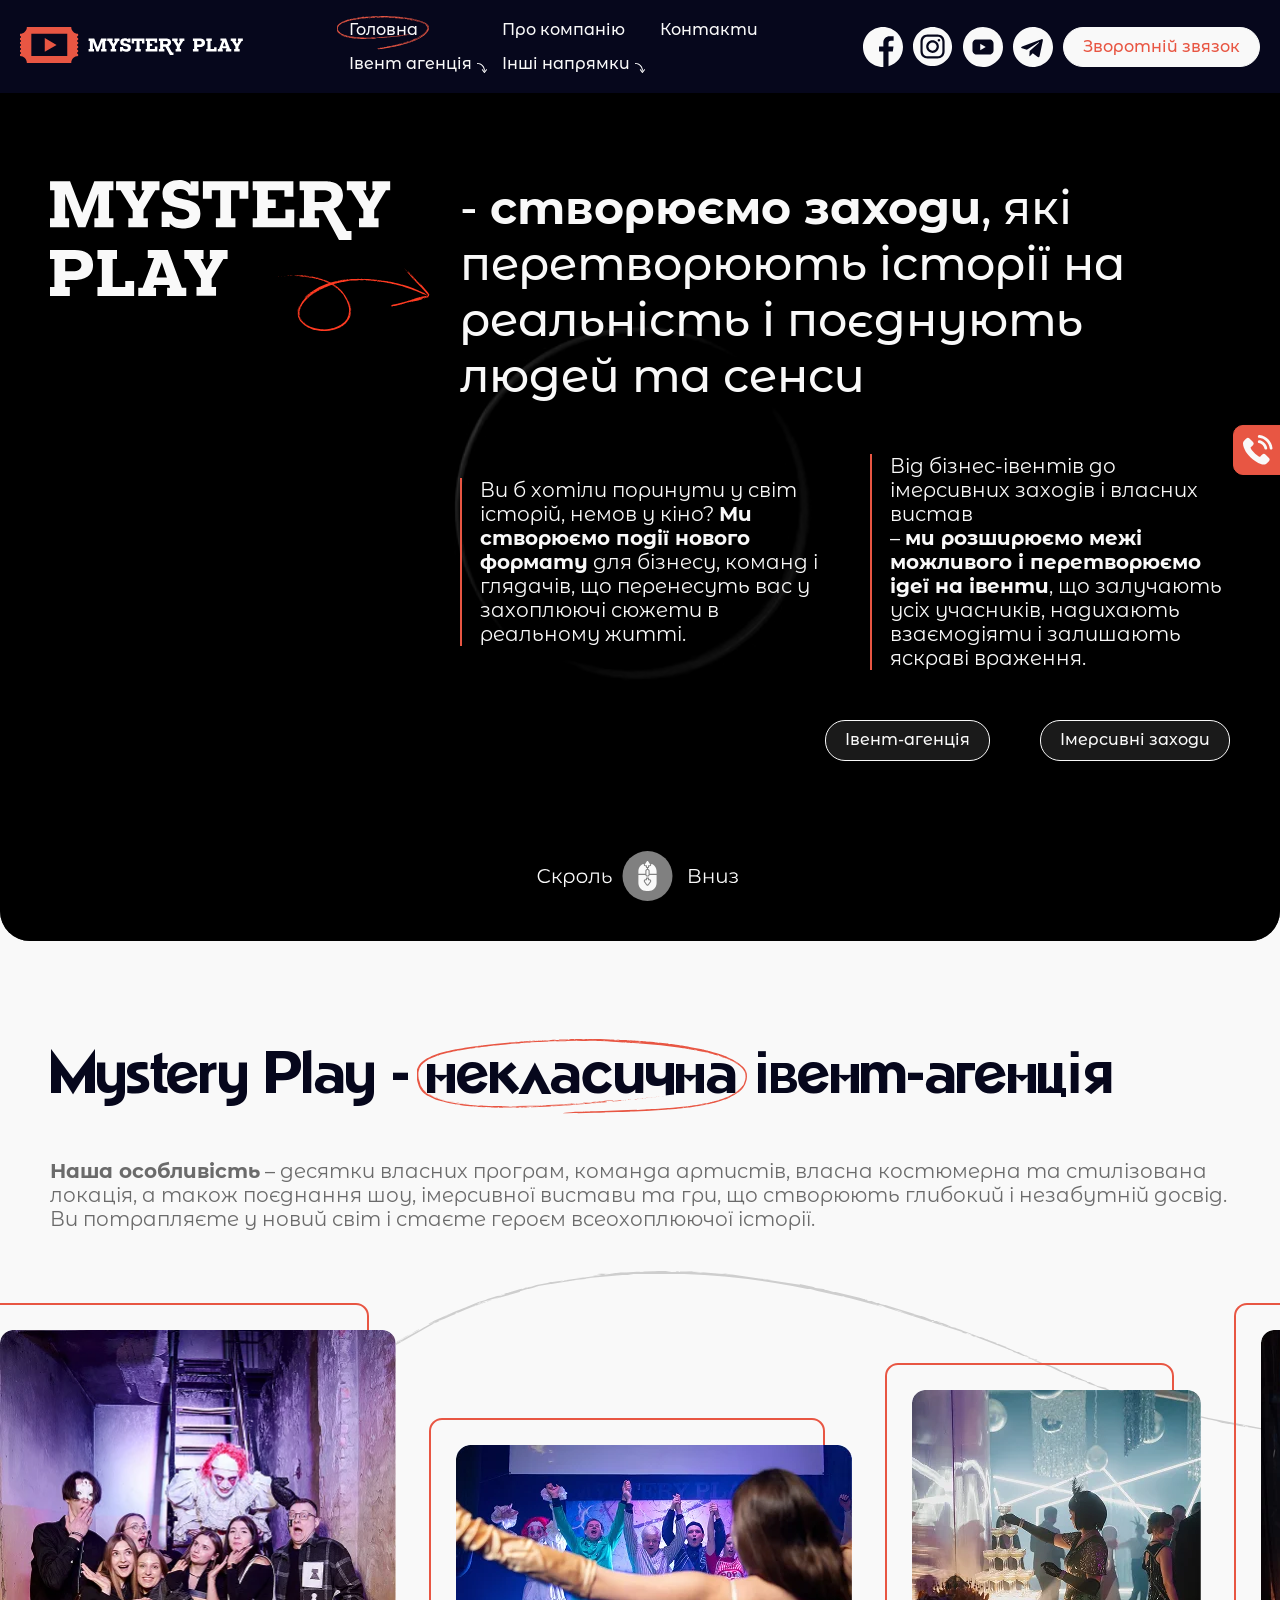
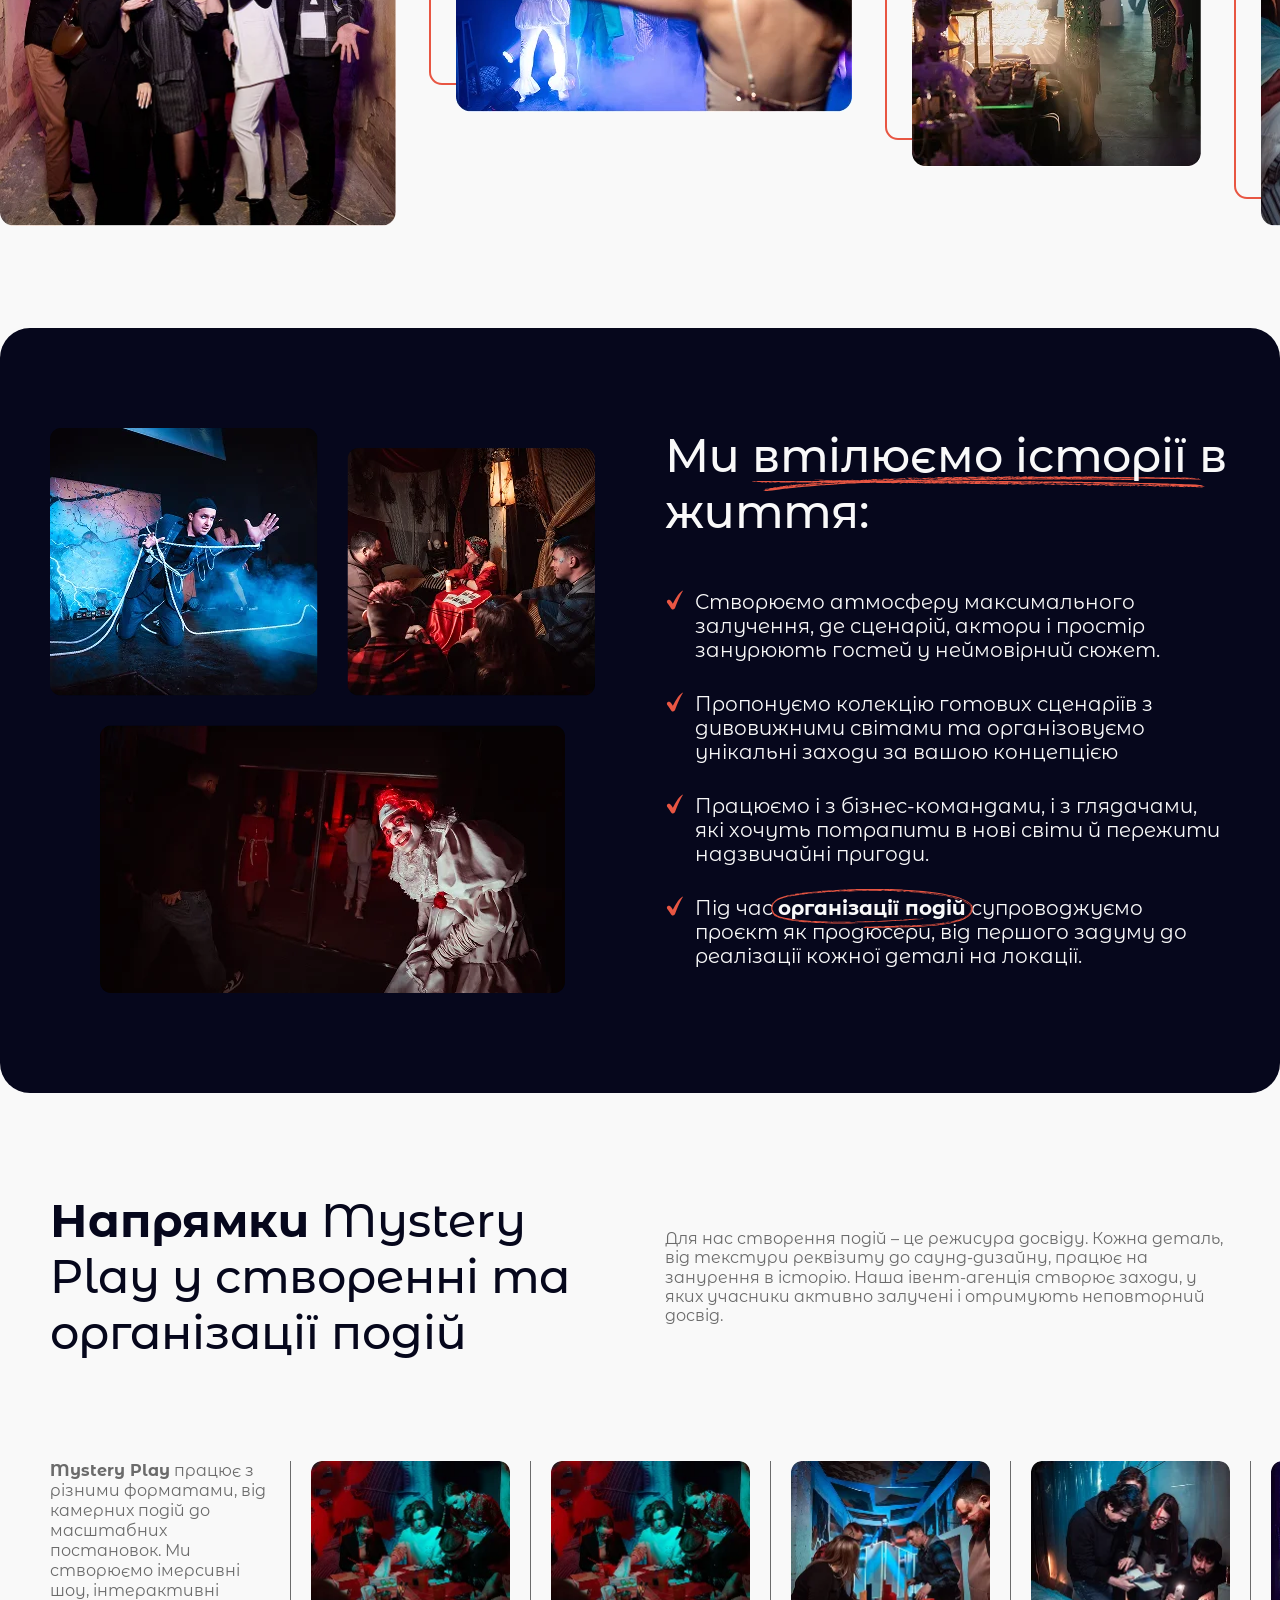
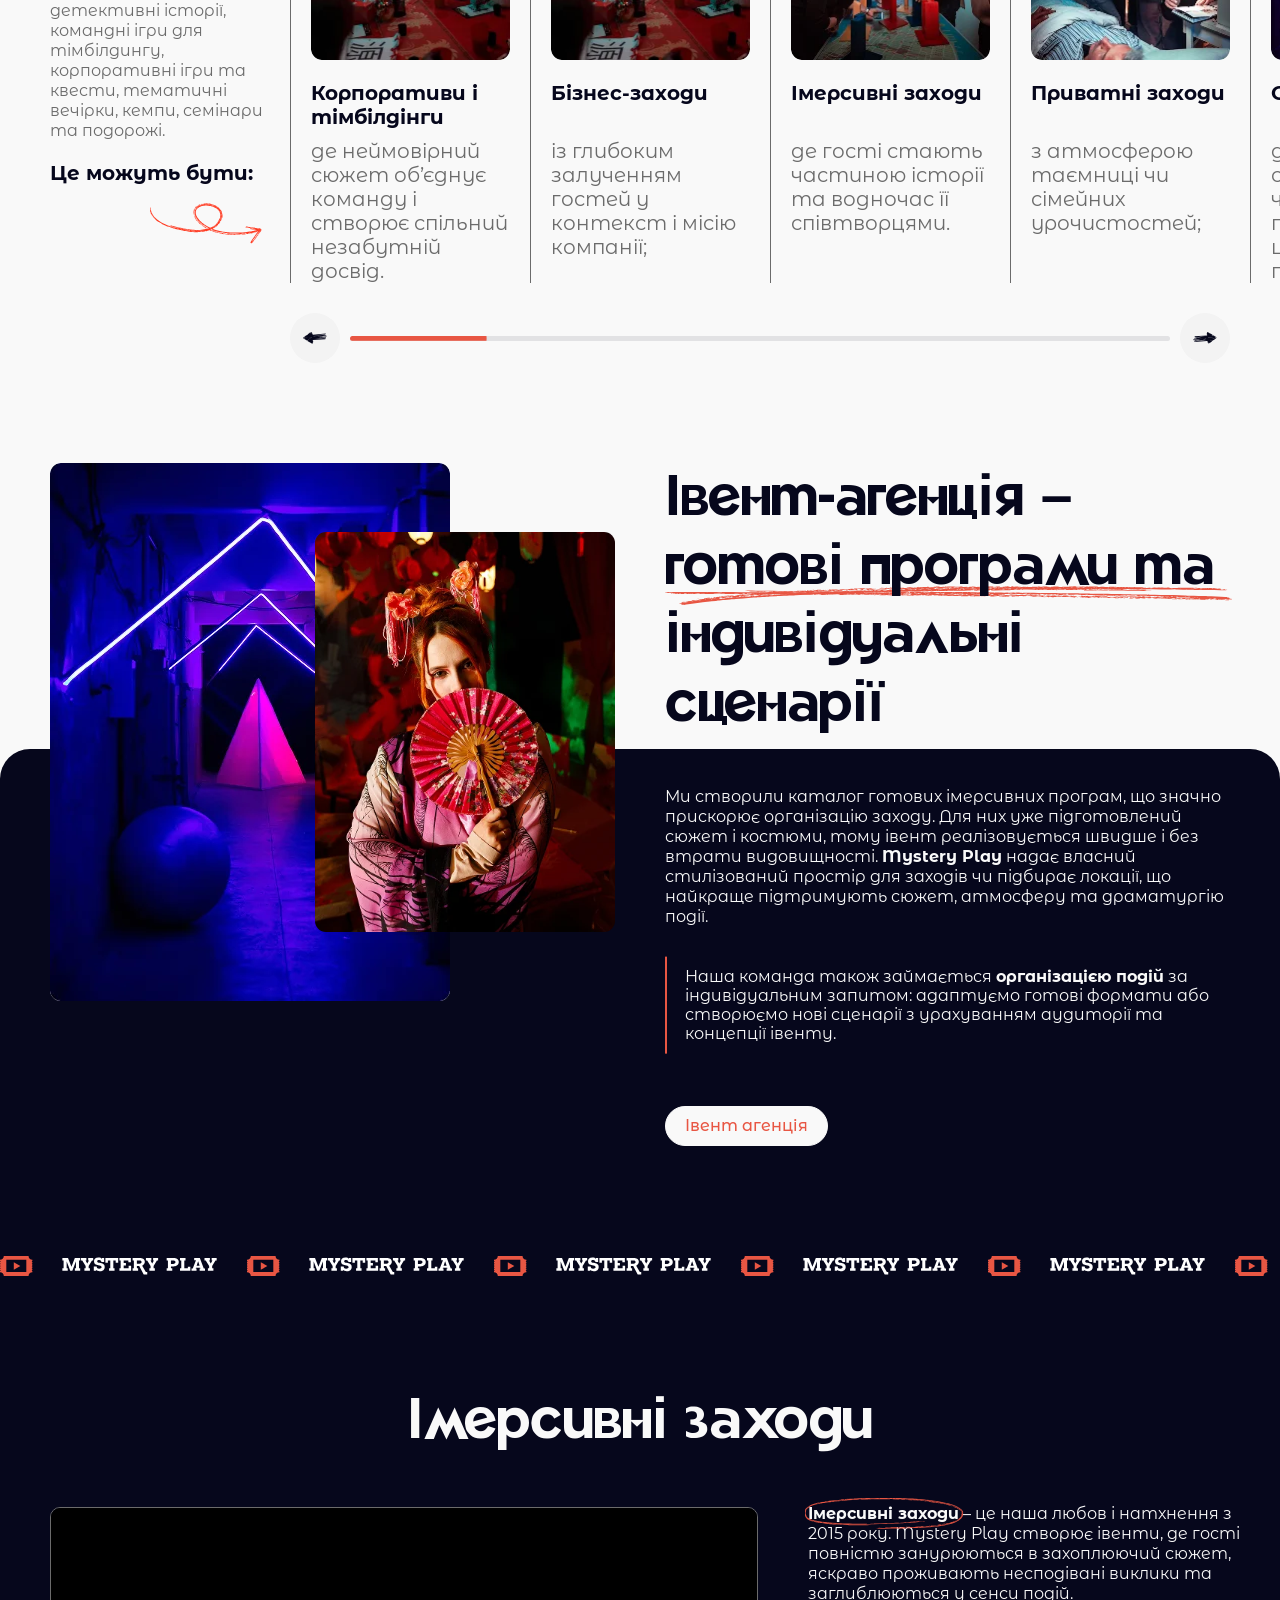
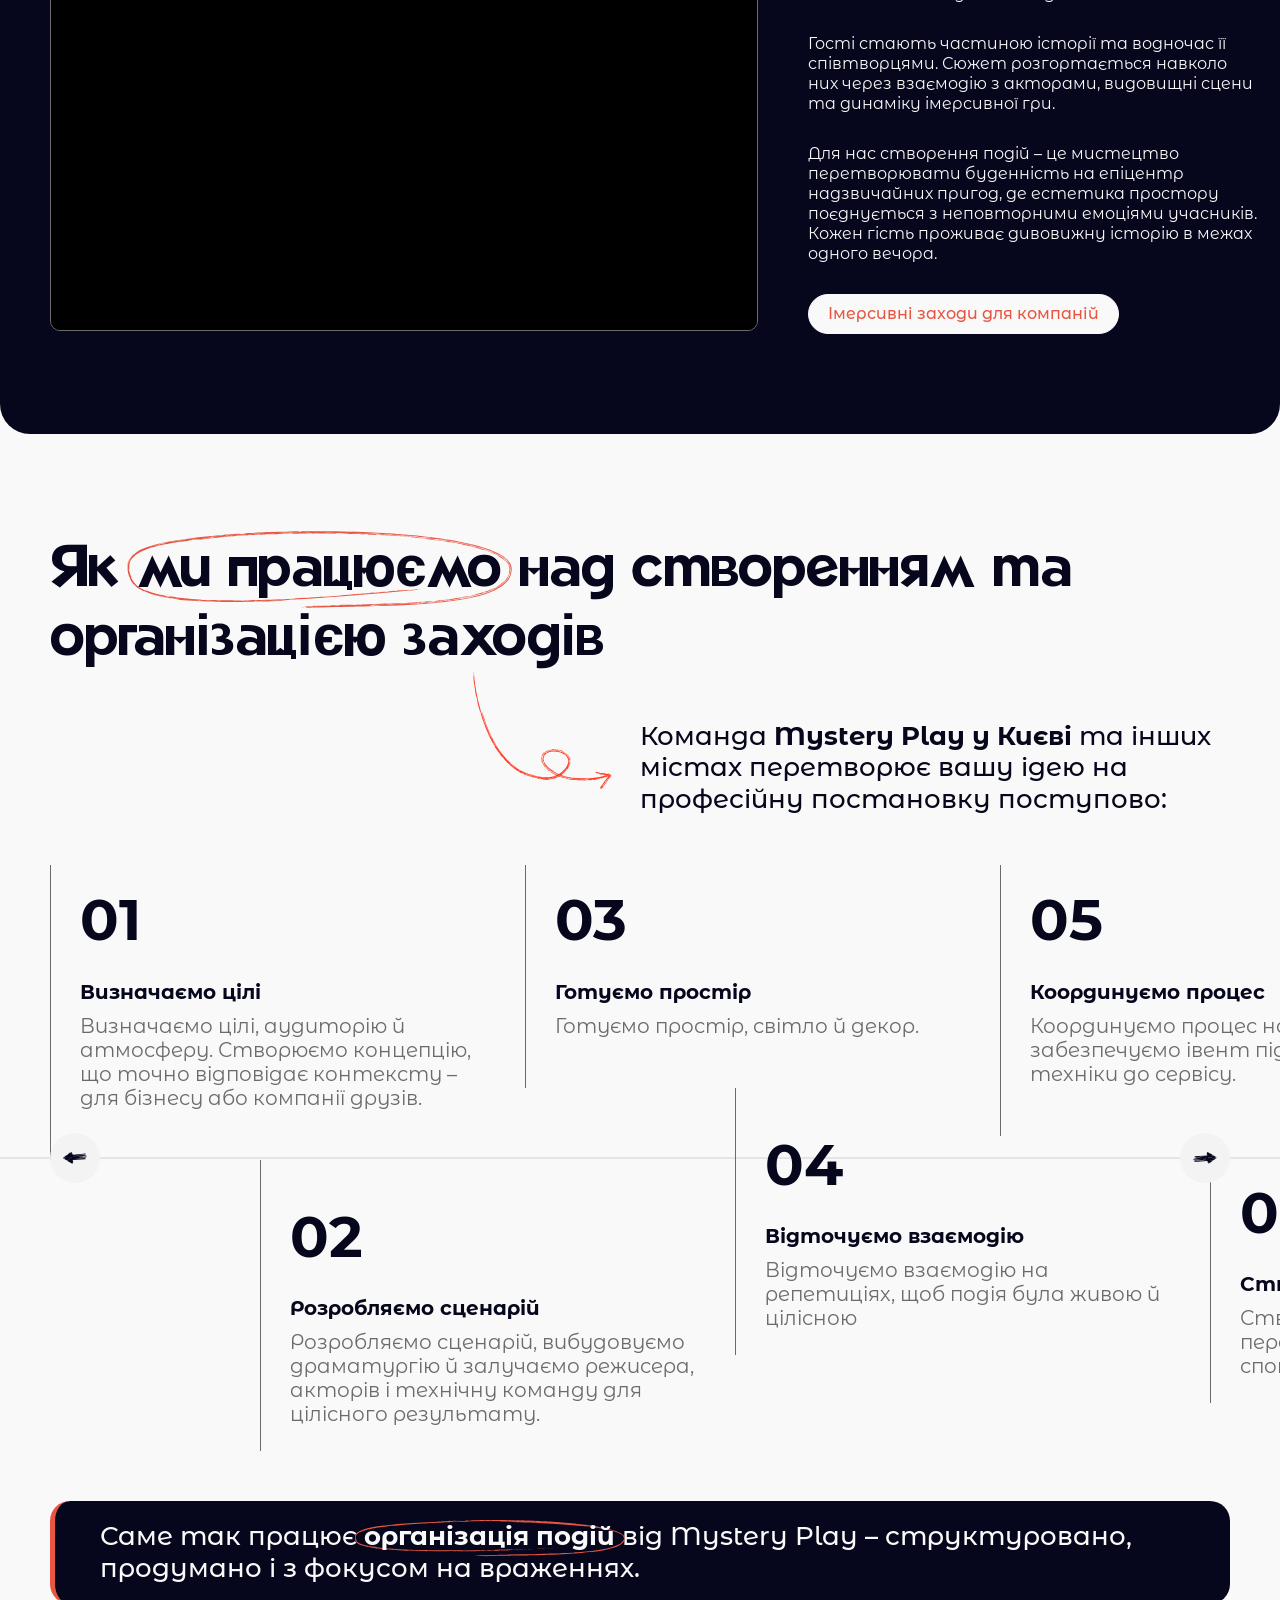
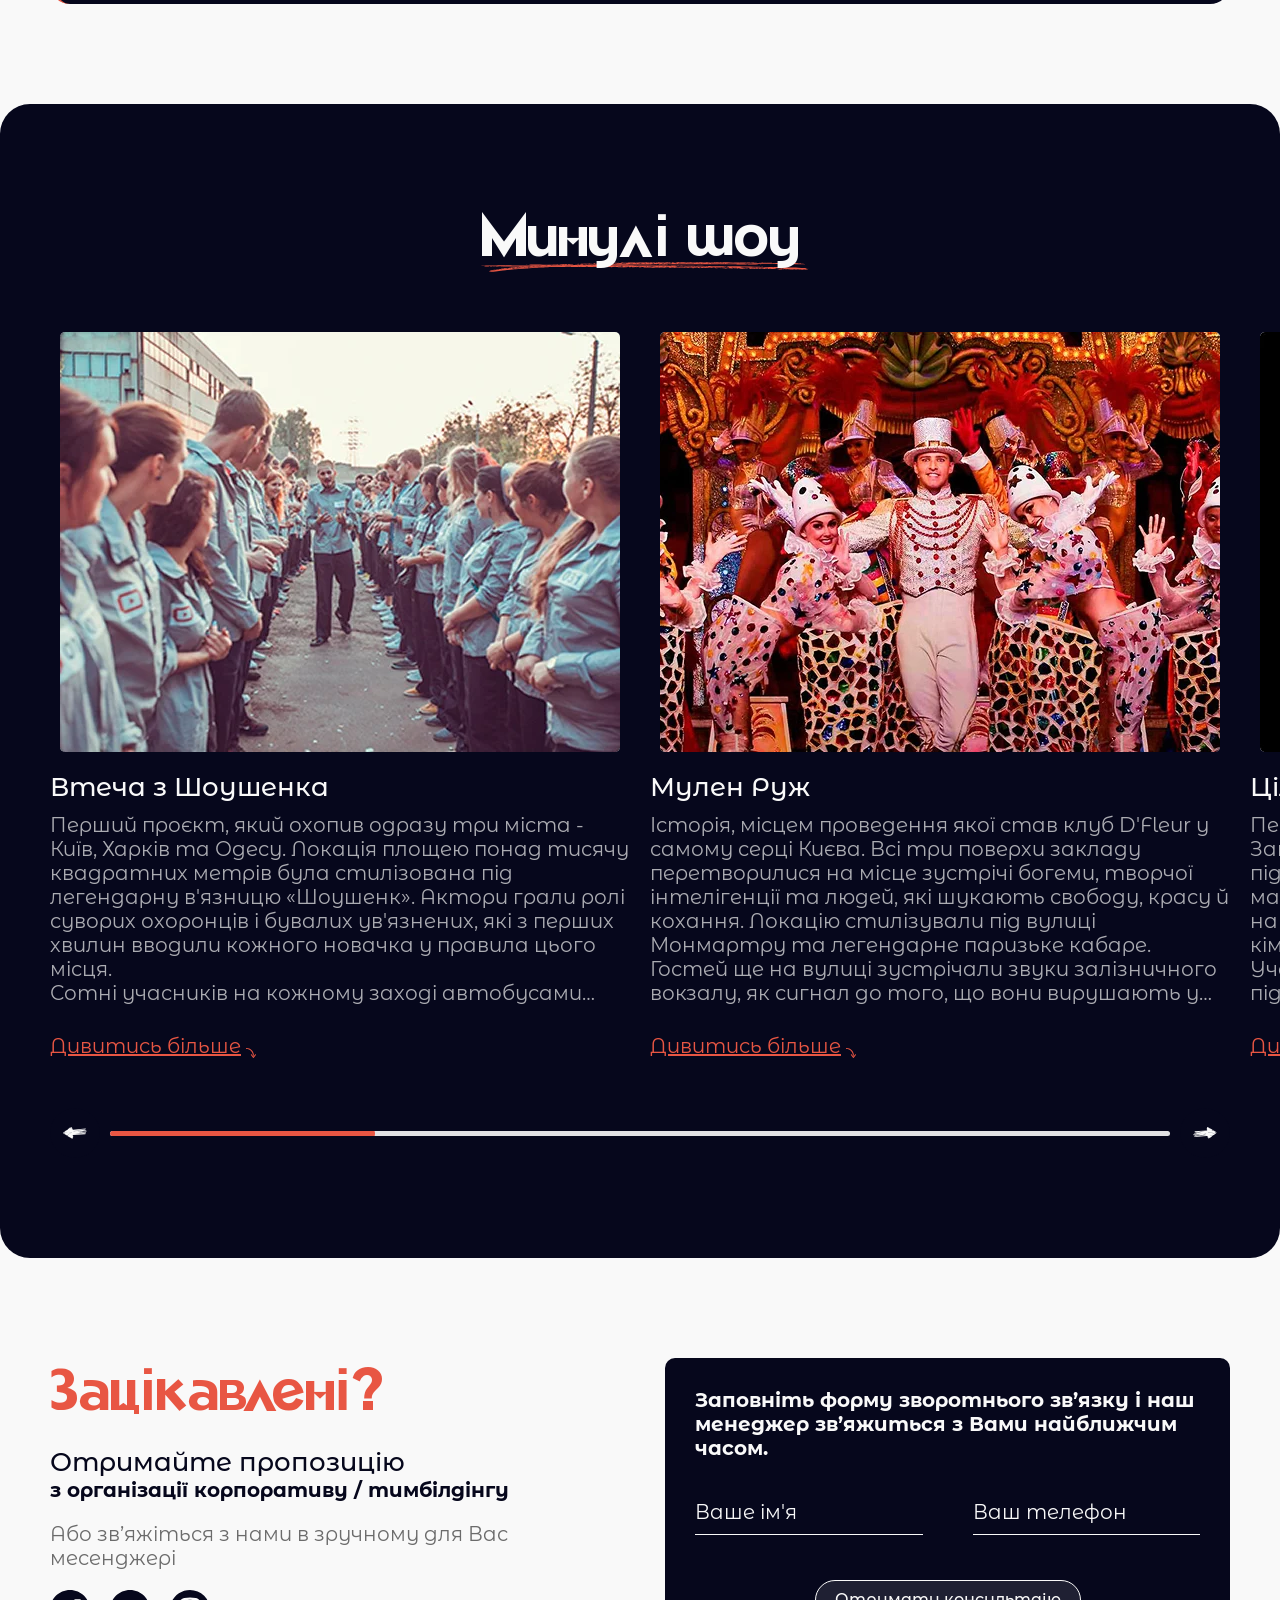
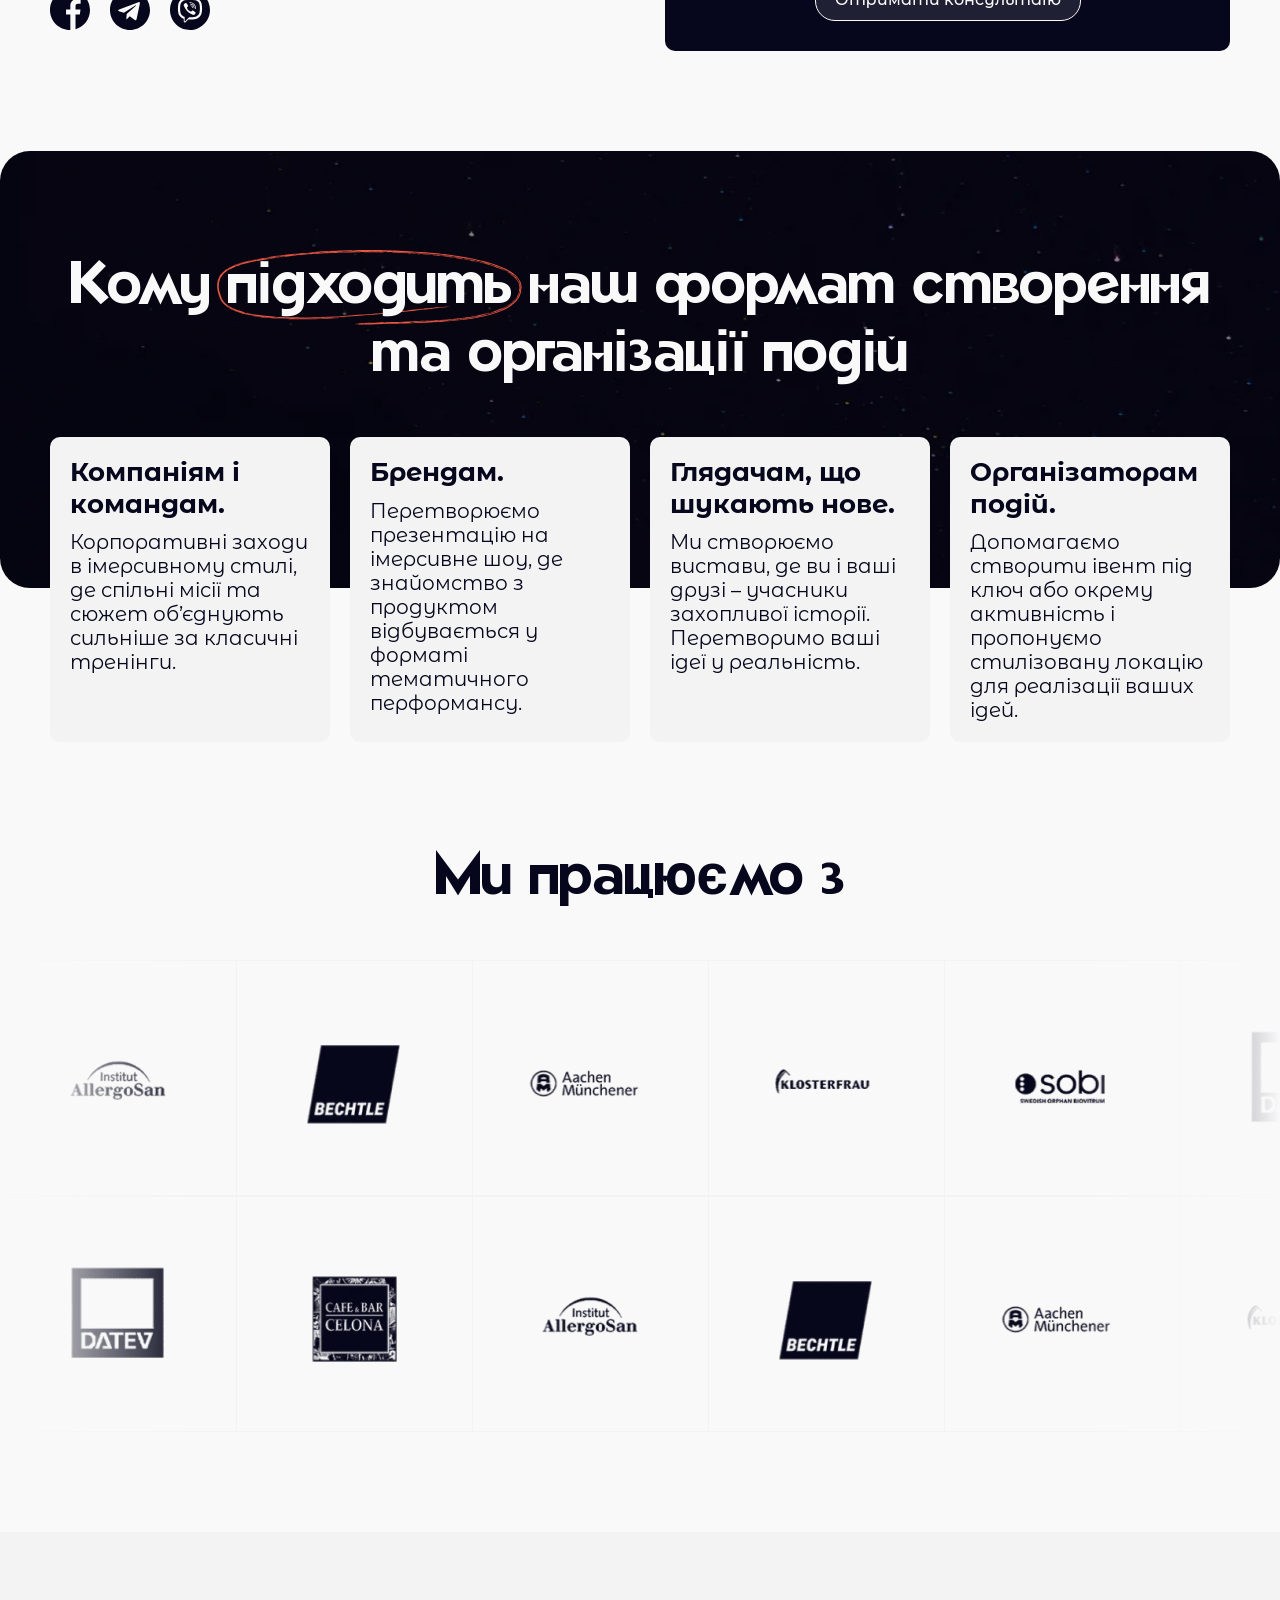
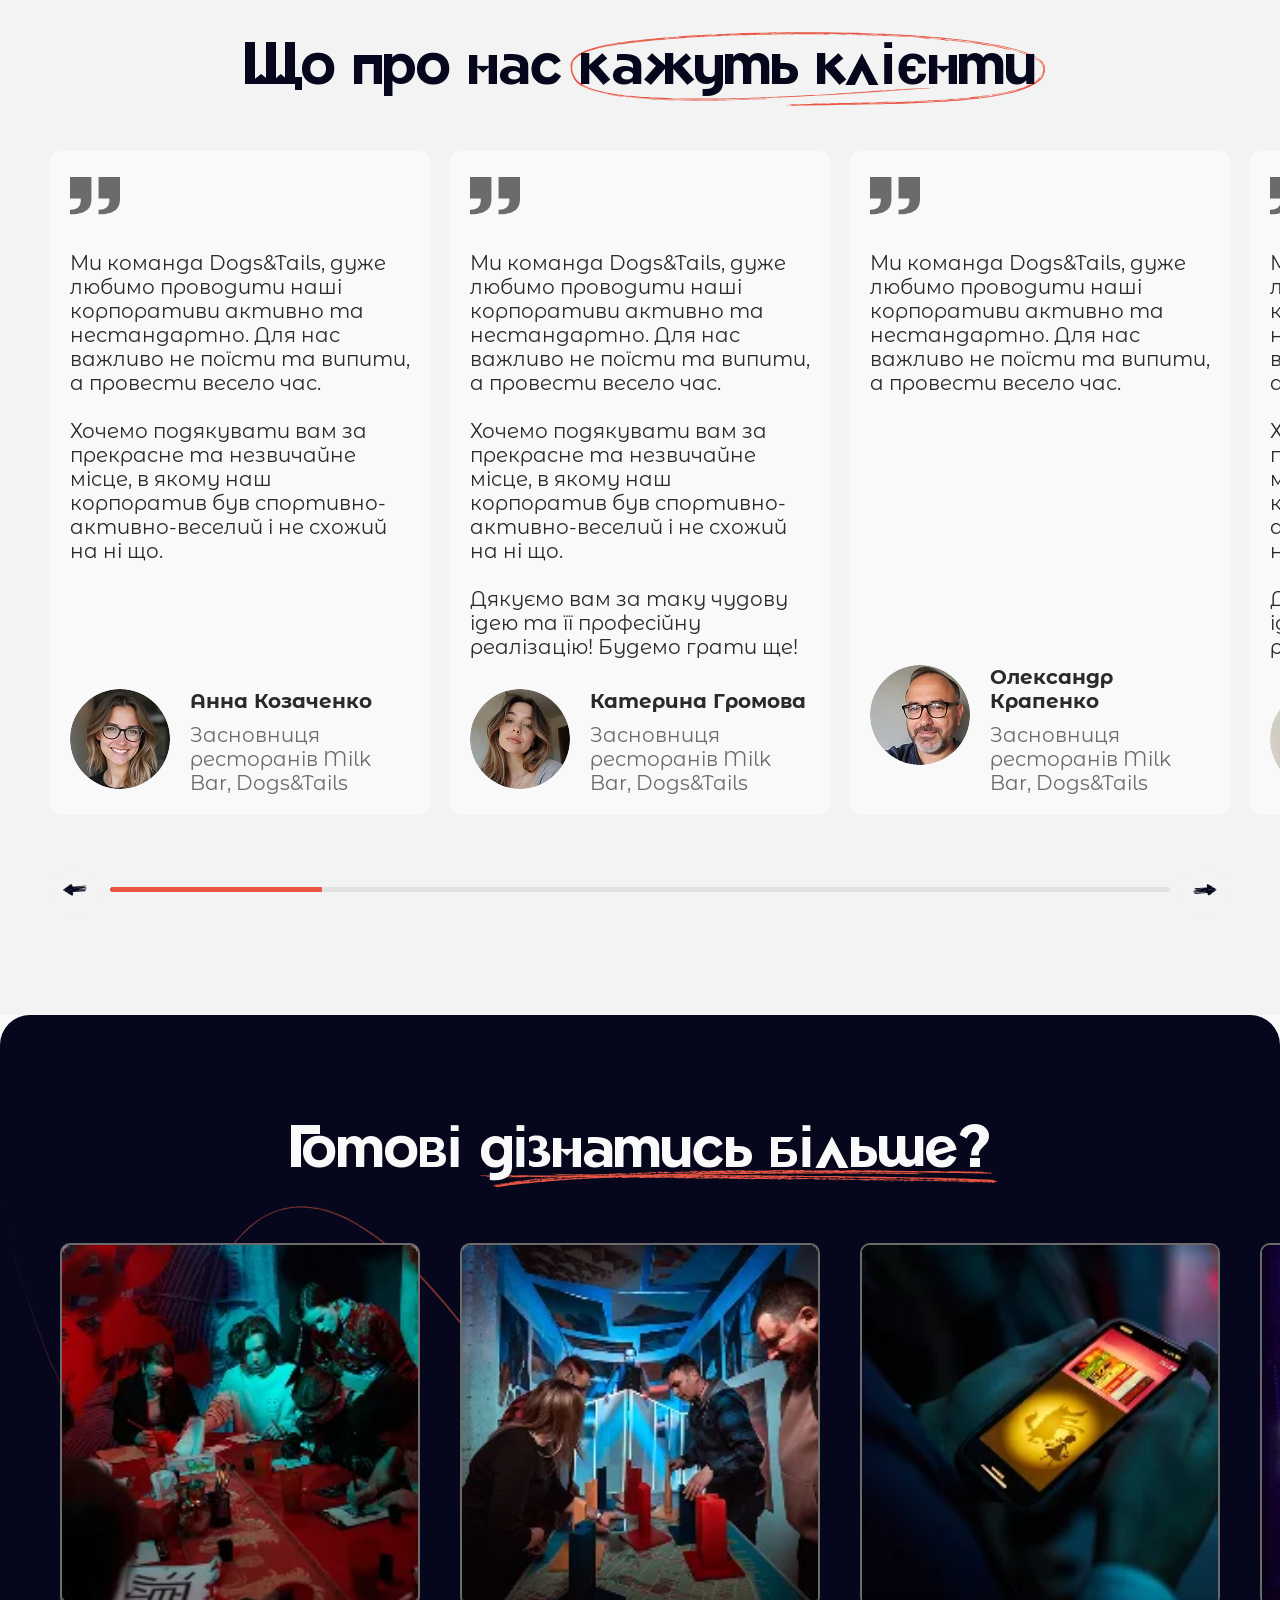
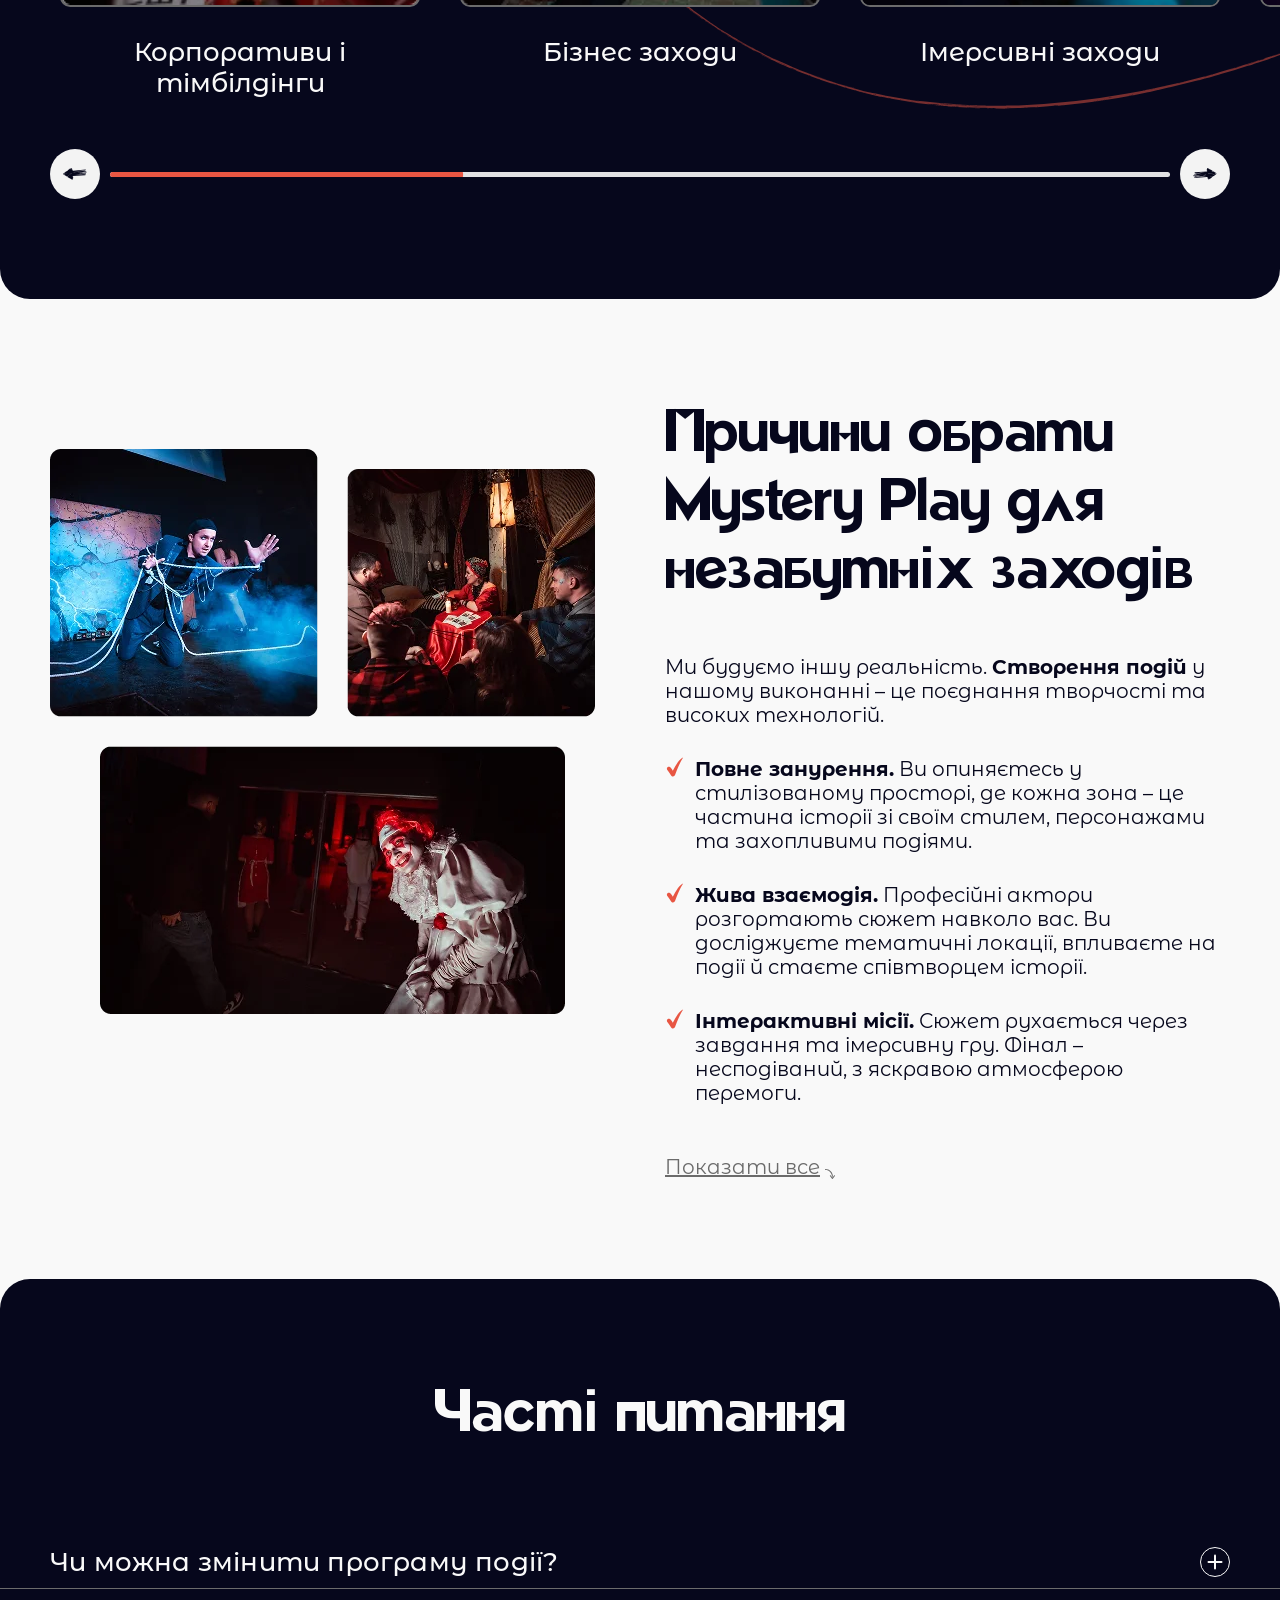
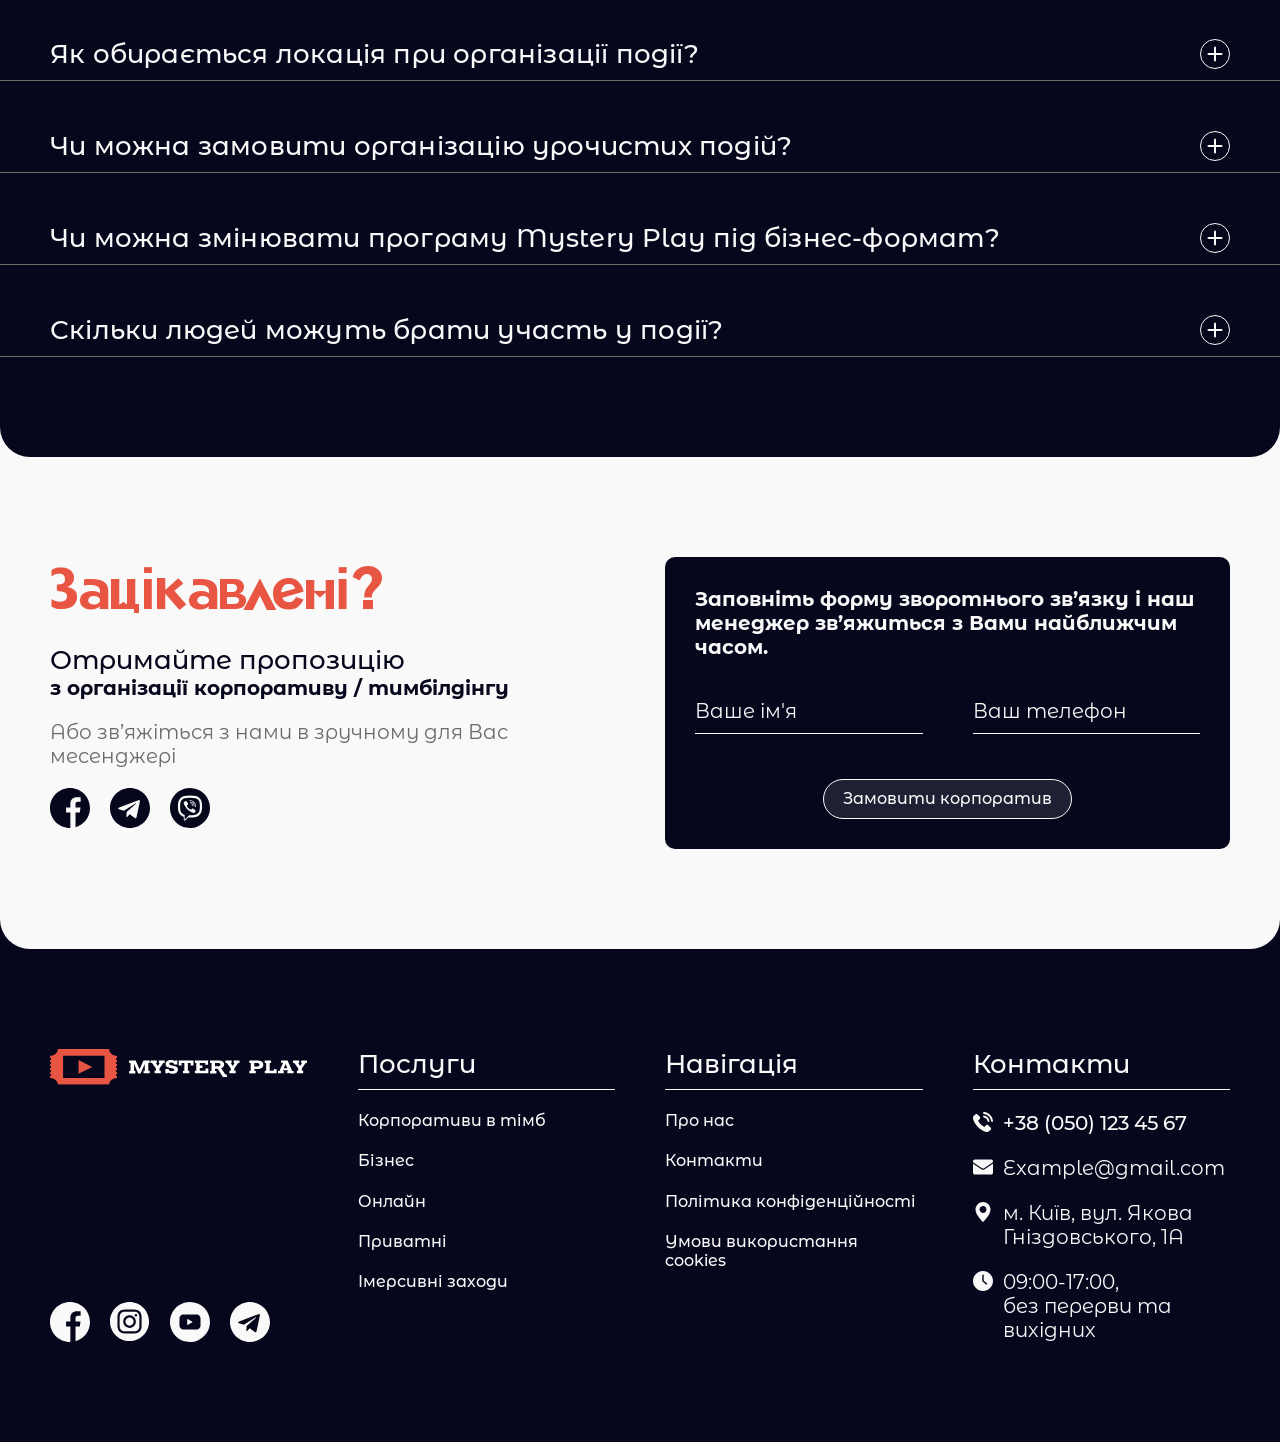
==== index.html @ 871ed299 "Initial commit" ====
<!DOCTYPE html>
<html lang="en">

<head>
   <meta charset="UTF-8">
   <meta name="viewport" content="width=device-width, initial-scale=1.0">
   <title>MysteryPlay</title>

   <link rel="stylesheet" href="./css/style.css">

</head>

<body>
    
   <div class="wrapper">
      <div class="close-bg"></div>
      <div class="modal mobile-menu" id="mobile-menu-modal">
         <button class="mobile-menu-close modal__close-btn" data-close="mobile-menu-modal">
            <svg width="13" height="13" viewBox="0 0 13 13" fill="none" xmlns="http://www.w3.org/2000/svg">
              <path fill-rule="evenodd" clip-rule="evenodd" d="M0.244213 10.7327C0.0878461 10.889 0 11.1011 0 11.3223C0 11.5434 0.0878461 11.7555 0.244213 11.9118C0.400581 12.0682 0.61266 12.156 0.833797 12.156C1.05493 12.156 1.26701 12.0682 1.42338 11.9118L6.07755 7.256L10.7325 11.911C10.8897 12.0628 11.1002 12.1468 11.3187 12.1449C11.5372 12.143 11.7462 12.0554 11.9007 11.9009C12.0552 11.7463 12.1429 11.5373 12.1448 11.3188C12.1467 11.1003 12.0627 10.8898 11.9109 10.7327L7.25588 6.07767L11.9109 1.42267C12.0671 1.2663 12.1549 1.05427 12.1548 0.833207C12.1547 0.612149 12.0668 0.400175 11.9105 0.243919C11.7541 0.0876618 11.5421 -7.80857e-05 11.321 5.21452e-08C11.0999 7.819e-05 10.888 0.0879682 10.7317 0.244335L6.07755 4.89934L1.42255 0.244335C1.26538 0.092537 1.05488 0.00854172 0.836379 0.0104404C0.617882 0.0123391 0.408871 0.0999797 0.254364 0.254486C0.0998576 0.408993 0.012217 0.618004 0.0103184 0.836501C0.00841968 1.055 0.092415 1.2655 0.244213 1.42267L4.89921 6.07767L0.244213 10.7327Z" fill="#F9F9F9" />
            </svg>
         </button>
         <p class="mobile-menu__title">
            Меню:
         </p>
         <ul class="mobile-nav">
            <li class="mobile-nav__item mobile-nav__item--active">
               <a href="" class="mobile-nav__link">Головна</a>
            </li>
            <li class="mobile-nav__item" data-modal="megamenu-events">
               Івент агенція
               <svg width="16" height="16" viewBox="0 0 16 16" fill="none" xmlns="http://www.w3.org/2000/svg">
                 <path d="M10.6667 8C10.6667 8.2 10.6 8.33333 10.4667 8.46667L7.13333 11.8C6.86667 12.0667 6.46667 12.0667 6.2 11.8C5.93333 11.5333 5.93333 11.1333 6.2 10.8667L9.06667 8L6.2 5.13333C5.93333 4.86667 5.93333 4.46667 6.2 4.2C6.46667 3.93333 6.86667 3.93333 7.13333 4.2L10.4667 7.53333C10.6 7.66667 10.6667 7.8 10.6667 8Z" fill="#F9F9F9" />
               </svg>
            </li>
            <li class="mobile-nav__item">
               <a href="" class="mobile-nav__link">Про компанію</a>
            </li>
            <li class="mobile-nav__item">
               Інші напрямки
               <svg width="16" height="16" viewBox="0 0 16 16" fill="none" xmlns="http://www.w3.org/2000/svg">
                 <path d="M10.6667 8C10.6667 8.2 10.6 8.33333 10.4667 8.46667L7.13333 11.8C6.86667 12.0667 6.46667 12.0667 6.2 11.8C5.93333 11.5333 5.93333 11.1333 6.2 10.8667L9.06667 8L6.2 5.13333C5.93333 4.86667 5.93333 4.46667 6.2 4.2C6.46667 3.93333 6.86667 3.93333 7.13333 4.2L10.4667 7.53333C10.6 7.66667 10.6667 7.8 10.6667 8Z" fill="#F9F9F9" />
               </svg>
            </li>
            <li class="mobile-nav__item">
               <a href="" class="mobile-nav__link">Контакти</a>
            </li>
         </ul>
         <div class="mobile-contact">
            <a href="" class="button button--size-type2">Зворотній звязок</a>
            <div class="social">
               <a class="social__item" href="">
                  <svg width="40" height="40" viewBox="0 0 40 40" fill="none" xmlns="http://www.w3.org/2000/svg">
                    <path d="M40 20C40 8.95312 31.0469 0 20 0C8.95312 0 0 8.95312 0 20C0 31.0469 8.95312 40 20 40C20.1172 40 20.2344 40 20.3516 39.9922V24.4297H16.0547V19.4219H20.3516V15.7344C20.3516 11.4609 22.9609 9.13281 26.7734 9.13281C28.6016 9.13281 30.1719 9.26562 30.625 9.32812V13.7969H28C25.9297 13.7969 25.5234 14.7812 25.5234 16.2266V19.4141H30.4844L29.8359 24.4219H25.5234V39.2266C33.8828 36.8281 40 29.1328 40 20Z" fill="#F9F9F9" />
                  </svg>
               </a>
               <a class="social__item" href="">
                  <svg width="40" height="40" viewBox="0 0 40 40" fill="none" xmlns="http://www.w3.org/2000/svg">
                    <path d="M19.5312 23.6328C21.7965 23.6328 23.6328 21.7965 23.6328 19.5312C23.6328 17.266 21.7965 15.4297 19.5312 15.4297C17.266 15.4297 15.4297 17.266 15.4297 19.5312C15.4297 21.7965 17.266 23.6328 19.5312 23.6328Z" fill="#F9F9F9" />
                    <path d="M19.5312 0C8.74445 0 0 8.74445 0 19.5312C0 30.318 8.74445 39.0625 19.5312 39.0625C30.318 39.0625 39.0625 30.318 39.0625 19.5312C39.0625 8.74445 30.318 0 19.5312 0ZM31.5983 24.4953C31.5045 26.3522 30.9827 28.1833 29.6295 29.5221C28.2632 30.8737 26.4234 31.3773 24.5487 31.4701H14.5139C12.6389 31.3773 10.7994 30.874 9.43305 29.5221C8.07977 28.1833 7.55805 26.3522 7.4643 24.4953V14.5672C7.55805 12.7103 8.07984 10.8792 9.43305 9.54031C10.7994 8.18875 12.6391 7.68516 14.5139 7.59242H24.5486C26.4236 7.68516 28.2631 8.18852 29.6295 9.54031C30.9827 10.8792 31.5045 12.7103 31.5982 14.5672L31.5983 24.4953Z" fill="#F9F9F9" />
                    <path d="M24.4218 9.85496C21.9776 9.78793 17.0854 9.78793 14.6412 9.85496C13.3693 9.88988 11.9273 10.2065 11.021 11.1745C10.0793 12.1807 9.72347 13.3963 9.68737 14.7562C9.62394 17.1431 9.68737 24.3071 9.68737 24.3071C9.7287 25.6669 10.0793 26.8827 11.021 27.8889C11.9273 28.8571 13.3693 29.1735 14.6412 29.2084C17.0854 29.2754 21.9776 29.2754 24.4218 29.2084C25.6938 29.1735 27.1357 28.8568 28.042 27.8889C28.9837 26.8827 29.3396 25.6671 29.3757 24.3071V14.7562C29.3396 13.3963 28.9837 12.1807 28.042 11.1745C27.1354 10.2062 25.6935 9.88988 24.4218 9.85496ZM19.5312 25.8891C18.2738 25.8891 17.0447 25.5162 15.9992 24.8177C14.9537 24.1191 14.1389 23.1262 13.6577 21.9646C13.1765 20.8029 13.0506 19.5246 13.2959 18.2914C13.5412 17.0582 14.1467 15.9254 15.0358 15.0363C15.9249 14.1472 17.0577 13.5417 18.2909 13.2964C19.5241 13.0511 20.8024 13.177 21.9641 13.6582C23.1257 14.1394 24.1186 14.9542 24.8172 15.9997C25.5158 17.0452 25.8886 18.2743 25.8886 19.5317C25.8886 21.2178 25.2188 22.8348 24.0266 24.0271C22.8343 25.2193 21.2173 25.8891 19.5312 25.8891ZM25.9157 14.4865C25.6642 14.4865 25.4184 14.4118 25.2093 14.2721C25.0003 14.1323 24.8374 13.9337 24.7412 13.7014C24.645 13.4691 24.6199 13.2134 24.669 12.9668C24.718 12.7202 24.8392 12.4936 25.017 12.3159C25.1948 12.1381 25.4214 12.017 25.668 11.968C25.9147 11.9189 26.1703 11.9441 26.4026 12.0404C26.6349 12.1366 26.8335 12.2996 26.9732 12.5087C27.1129 12.7178 27.1875 12.9636 27.1875 13.215C27.1875 13.382 27.1546 13.5474 27.0906 13.7017C27.0267 13.856 26.933 13.9962 26.8149 14.1142C26.6968 14.2323 26.5566 14.3259 26.4023 14.3898C26.248 14.4537 26.0827 14.4866 25.9157 14.4865Z" fill="#F9F9F9" />
                  </svg>
               </a>
               <a class="social__item" href="">
                  <svg width="40" height="40" viewBox="0 0 40 40" fill="none" xmlns="http://www.w3.org/2000/svg">
                    <path d="M17.2266 23.2261L22.7739 20.0076L17.2266 16.7734V23.2261Z" fill="#F9F9F9" />
                    <path d="M20 0C16.0444 0 12.1776 1.17298 8.8886 3.37061C5.59962 5.56824 3.03617 8.69181 1.52242 12.3463C0.00866564 16.0009 -0.387401 20.0222 0.384303 23.9018C1.15601 27.7814 3.06082 31.3451 5.85787 34.1421C8.65492 36.9392 12.2186 38.844 16.0982 39.6157C19.9778 40.3874 23.9992 39.9913 27.6537 38.4776C31.3082 36.9638 34.4318 34.4004 36.6294 31.1114C38.827 27.8224 40 23.9556 40 20C40 14.6957 37.8929 9.60859 34.1421 5.85786C30.3914 2.10714 25.3043 0 20 0ZM30.5263 23.5395C30.5267 24.0626 30.4239 24.5806 30.224 25.064C30.0241 25.5473 29.7308 25.9866 29.3611 26.3566C28.9913 26.7266 28.5523 27.0201 28.069 27.2204C27.5858 27.4206 27.0678 27.5237 26.5447 27.5237H13.4553C12.9322 27.5237 12.4142 27.4206 11.931 27.2204C11.4477 27.0201 11.0087 26.7266 10.6389 26.3566C10.2692 25.9866 9.97596 25.5473 9.77602 25.064C9.57608 24.5806 9.47335 24.0626 9.47369 23.5395V16.4605C9.47335 15.9374 9.57608 15.4194 9.77602 14.936C9.97596 14.4527 10.2692 14.0134 10.6389 13.6434C11.0087 13.2734 11.4477 12.9799 11.931 12.7796C12.4142 12.5794 12.9322 12.4763 13.4553 12.4763H26.5447C27.0678 12.4763 27.5858 12.5794 28.069 12.7796C28.5523 12.9799 28.9913 13.2734 29.3611 13.6434C29.7308 14.0134 30.0241 14.4527 30.224 14.936C30.4239 15.4194 30.5267 15.9374 30.5263 16.4605V23.5395Z" fill="#F9F9F9" />
                  </svg>
               </a>
               <a class="social__item" href="">
                  <svg width="40" height="40" viewBox="0 0 40 40" fill="none" xmlns="http://www.w3.org/2000/svg">
                    <path d="M20 40C31.0483 40 40 31.0483 40 20C40 8.95167 31.0483 0 20 0C8.95167 0 0 8.95167 0 20C0 31.0483 8.95167 40 20 40ZM9.15167 19.5667L28.435 12.1317C29.33 11.8083 30.1117 12.35 29.8217 13.7033L29.8233 13.7017L26.54 29.17C26.2967 30.2667 25.645 30.5333 24.7333 30.0167L19.7333 26.3317L17.3217 28.655C17.055 28.9217 16.83 29.1467 16.3133 29.1467L16.6683 24.0583L25.935 15.6867C26.3383 15.3317 25.845 15.1317 25.3133 15.485L13.8617 22.695L8.925 21.155C7.85333 20.815 7.83 20.0833 9.15167 19.5667Z" fill="#F9F9F9" />
                  </svg>
               </a>
            </div>
            <ul class="mobile-contact-list">
               <li class="mobile-contact-list__item">
                  <svg width="19" height="19" viewBox="0 0 19 19" fill="none" xmlns="http://www.w3.org/2000/svg">
                    <path d="M0.521444 8.03162C0.186444 7.12501 -0.0499555 6.19901 0.0090445 5.21361C0.0484445 4.60281 0.285044 4.09061 0.738244 3.65701C1.21104 3.20381 1.68404 2.71101 2.15704 2.25801C2.76784 1.64721 3.55604 1.64721 4.16704 2.25801L5.30984 3.40081C5.68424 3.77521 6.05844 4.13001 6.41324 4.50441C7.06344 5.15461 7.06344 5.92301 6.41324 6.57341C5.96004 7.04621 5.48724 7.49941 5.01424 7.95281C4.89604 8.07081 4.87624 8.16941 4.93544 8.32701C5.25064 9.07581 5.68424 9.72621 6.19644 10.3568C7.20144 11.5982 8.36404 12.7016 9.72364 13.5688C10.0192 13.746 10.3344 13.8838 10.6496 14.0416C10.8074 14.1204 10.906 14.1006 11.0438 13.9628C11.497 13.4898 11.9698 13.0168 12.443 12.544C13.0538 11.9332 13.842 11.9332 14.453 12.544C15.2016 13.2928 15.97 14.0416 16.719 14.81C17.3494 15.4406 17.3494 16.2288 16.719 16.8594C16.2854 17.2928 15.8322 17.7066 15.438 18.1598C14.847 18.8102 14.118 19.0268 13.2706 18.9874C12.0488 18.9284 10.906 18.5146 9.82224 17.9826C7.39844 16.8002 5.30984 15.1646 3.57564 13.0956C2.27524 11.5784 1.21104 9.90361 0.521444 8.03162ZM18.9954 8.44701C18.546 4.00801 15.0236 0.473814 10.5902 0.00521417C10.055 -0.0513858 9.58564 0.359814 9.58564 0.898014V0.915214C9.58564 1.37621 9.93524 1.75921 10.3936 1.80761C13.9666 2.18421 16.8266 5.02821 17.2076 8.61341C17.2568 9.07541 17.6454 9.42621 18.11 9.42121C18.632 9.41541 19.048 8.96641 18.9954 8.44701ZM9.58564 4.29981V4.31241C9.58564 4.74201 9.88664 5.12381 10.3102 5.19641C11.1802 5.34541 11.9854 5.76121 12.6202 6.39601C13.255 7.03081 13.6708 7.83601 13.82 8.70601C13.8924 9.12961 14.2742 9.43061 14.704 9.43061H14.712C15.266 9.43061 15.6964 8.93221 15.5994 8.38661C15.1494 5.85301 13.1472 3.85001 10.6262 3.41161C10.0816 3.31681 9.58564 3.74721 9.58564 4.29981Z" fill="#F9F9F9" />
                  </svg>
                  +38 (050) 123 45 67
               </li>
               <li class="mobile-contact-list__item">
                  <svg width="20" height="15" viewBox="0 0 20 15" fill="none" xmlns="http://www.w3.org/2000/svg">
                    <path d="M11.6714 9.74281C11.1739 10.0745 10.5959 10.2499 10 10.2499C9.40414 10.2499 8.82617 10.0745 8.32859 9.74281L0.133164 4.27902C0.087922 4.24877 0.0435173 4.21729 0 4.18461L0 13.1376C0 14.1641 0.833008 14.9788 1.84113 14.9788H18.1588C19.1853 14.9788 20 14.1457 20 13.1376V4.18457C19.9564 4.21734 19.9119 4.24889 19.8665 4.27918L11.6714 9.74281Z" fill="#F9F9F9" />
                    <path d="M0.783204 3.30438L8.97863 8.7682C9.28887 8.97504 9.64441 9.07844 9.99996 9.07844C10.3555 9.07844 10.7111 8.975 11.0214 8.7682L19.2168 3.30438C19.7072 2.97762 20 2.43074 20 1.84051C20 0.825625 19.1743 0 18.1595 0H1.84051C0.825665 3.90625e-05 9.68791e-07 0.825664 9.68791e-07 1.84148C-0.000303273 2.13102 0.0710559 2.41613 0.207714 2.67138C0.344372 2.92663 0.54208 3.1441 0.783204 3.30438Z" fill="#F9F9F9" />
                  </svg>
                  Example@gmail.com
               </li>
               <li class="mobile-contact-list__item">
                  <svg width="15" height="20" viewBox="0 0 15 20" fill="none" xmlns="http://www.w3.org/2000/svg">
                    <path d="M7.5 0C5.51169 0.00264579 3.60557 0.793672 2.19962 2.19962C0.793672 3.60557 0.00264579 5.51169 0 7.5C0 12.8844 6.9875 19.6281 7.28437 19.9125C7.34212 19.9686 7.41947 20 7.5 20C7.58053 20 7.65788 19.9686 7.71562 19.9125C8.0125 19.6281 15 12.8844 15 7.5C14.9974 5.51169 14.2063 3.60557 12.8004 2.19962C11.3944 0.793672 9.48831 0.00264579 7.5 0ZM7.5 10.9375C6.82013 10.9375 6.15552 10.7359 5.59023 10.3582C5.02493 9.98046 4.58434 9.4436 4.32416 8.81547C4.06399 8.18735 3.99591 7.49619 4.12855 6.82938C4.26119 6.16257 4.58858 5.55006 5.06932 5.06932C5.55006 4.58858 6.16257 4.26119 6.82938 4.12855C7.49619 3.99591 8.18735 4.06399 8.81547 4.32416C9.4436 4.58434 9.98046 5.02493 10.3582 5.59023C10.7359 6.15552 10.9375 6.82013 10.9375 7.5C10.9369 8.4115 10.5746 9.28551 9.93004 9.93004C9.28551 10.5746 8.4115 10.9369 7.5 10.9375Z" fill="#F9F9F9" />
                  </svg>
                  м. Київ, вул. Якова Гніздовського, 1А
               </li>
               <li class="mobile-contact-list__item">
                  <svg width="20" height="20" viewBox="0 0 20 20" fill="none" xmlns="http://www.w3.org/2000/svg">
                    <path d="M10 20C15.5214 20 20 15.5214 20 10C20 4.47856 15.5214 0 10 0C4.47856 0 0 4.47856 0 10C0 15.5214 4.47856 20 10 20ZM9.28569 4.28572C9.28569 3.89285 9.60713 3.57142 10 3.57142C10.3929 3.57142 10.7143 3.89285 10.7143 4.28572V9.65715L14.0179 12.3C14.325 12.5464 14.375 12.9964 14.1286 13.3036C14.0619 13.3873 13.9771 13.4549 13.8807 13.5013C13.7842 13.5477 13.6785 13.5716 13.5714 13.5714C13.4143 13.5714 13.2571 13.5214 13.125 13.4143L9.55359 10.5572C9.38574 10.4214 9.28575 10.2179 9.28575 10V4.28572H9.28569Z" fill="#F9F9F9" />
                  </svg>
                  09:00-17:00,<br>
                  без перерви та вихідних
               </li>
            </ul>
         </div>
      </div>
      <div class="sub-nav modal" id="megamenu-events">
         <div class="sub-nav-title">
            <svg class="sub-nav-title__close" data-modal="mobile-menu-modal" width="16" height="16" viewBox="0 0 16 16" fill="none" xmlns="http://www.w3.org/2000/svg">
              <path d="M5.33333 8C5.33333 7.8 5.4 7.66667 5.53333 7.53333L8.86667 4.2C9.13333 3.93333 9.53333 3.93333 9.8 4.2C10.0667 4.46667 10.0667 4.86667 9.8 5.13333L6.93333 8L9.8 10.8667C10.0667 11.1333 10.0667 11.5333 9.8 11.8C9.53333 12.0667 9.13333 12.0667 8.86667 11.8L5.53333 8.46667C5.4 8.33333 5.33333 8.2 5.33333 8Z" fill="#F9F9F9" />
            </svg>
            <p class="sub-nav-title__text">
               Івент агенція
            </p>
         </div>
         <button class="mobile-menu-close modal__close-btn" data-close="megamenu-events">
            <svg width="13" height="13" viewBox="0 0 13 13" fill="none" xmlns="http://www.w3.org/2000/svg">
              <path fill-rule="evenodd" clip-rule="evenodd" d="M0.244213 10.7327C0.0878461 10.889 0 11.1011 0 11.3223C0 11.5434 0.0878461 11.7555 0.244213 11.9118C0.400581 12.0682 0.61266 12.156 0.833797 12.156C1.05493 12.156 1.26701 12.0682 1.42338 11.9118L6.07755 7.256L10.7325 11.911C10.8897 12.0628 11.1002 12.1468 11.3187 12.1449C11.5372 12.143 11.7462 12.0554 11.9007 11.9009C12.0552 11.7463 12.1429 11.5373 12.1448 11.3188C12.1467 11.1003 12.0627 10.8898 11.9109 10.7327L7.25588 6.07767L11.9109 1.42267C12.0671 1.2663 12.1549 1.05427 12.1548 0.833207C12.1547 0.612149 12.0668 0.400175 11.9105 0.243919C11.7541 0.0876618 11.5421 -7.80857e-05 11.321 5.21452e-08C11.0999 7.819e-05 10.888 0.0879682 10.7317 0.244335L6.07755 4.89934L1.42255 0.244335C1.26538 0.092537 1.05488 0.00854172 0.836379 0.0104404C0.617882 0.0123391 0.408871 0.0999797 0.254364 0.254486C0.0998576 0.408993 0.012217 0.618004 0.0103184 0.836501C0.00841968 1.055 0.092415 1.2655 0.244213 1.42267L4.89921 6.07767L0.244213 10.7327Z" fill="#F9F9F9" />
            </svg>
         </button>
         <a class="sub-nav-item" href="">
            <div class="sub-nav-item__img-container">
               <img src="./img/nav-img1.webp" alt="">
            </div>
            <p class="sub-nav-item__title">Корпоративи і тімбілдінги</p>
         </a>
         <a class="sub-nav-item" href="">
            <div class="sub-nav-item__img-container">
               <img src="./img/nav-img2.webp" alt="">
            </div>
            <p class="sub-nav-item__title">Бізнес заходи</p>
         </a>
         <a class="sub-nav-item" href="">
            <div class="sub-nav-item__img-container">
               <img src="./img/nav-img3.webp" alt="">
            </div>
            <p class="sub-nav-item__title">Онлайн заходи</p>
         </a>
         <a class="sub-nav-item" href="">
            <div class="sub-nav-item__img-container">
               <img src="./img/nav-img4.webp" alt="">
            </div>
            <p class="sub-nav-item__title">Приватні заходи</p>
         </a>
         <a class="sub-nav-item" href="">
            <div class="sub-nav-item__img-container">
               <img src="./img/nav-img5.webp" alt="">
            </div>
            <p class="sub-nav-item__title">Імерсивні заходи</p>
         </a>
      </div>
      <header class="header">
         <a href="#" class="header__logo">
            <svg width="223" height="36" viewBox="0 0 223 36" fill="none" xmlns="http://www.w3.org/2000/svg">
               <g clip-path="url(#clip0_4_88)">
                  <mask id="mask0_4_88" style="mask-type:luminance" maskUnits="userSpaceOnUse" x="0" y="0" width="223" height="36">
                     <path d="M0 0H222.9V35.92H0V0Z" fill="white" />
                  </mask>
                  <g mask="url(#mask0_4_88)">
                     <path d="M58.12 8.95V6.85C54.32 6.85 51.26 3.79 51.26 0H6.86C6.86 3.8 3.8 6.86 0 6.86V8.96C0.55 8.96 1 9.4 1 9.96C1 10.5 0.55 10.96 0 10.96V12.96C0.55 12.96 1 13.4 1 13.96C1 14.51 0.55 14.96 0 14.96V16.96C0.55 16.96 1 17.41 1 17.96C1 18.51 0.55 18.96 0 18.96V20.96C0.55 20.96 1 21.41 1 21.96C1 22.51 0.55 22.96 0 22.96V24.96C0.55 24.96 1 25.41 1 25.96C1 26.51 0.55 26.96 0 26.96V29.06C3.8 29.06 6.86 32.13 6.86 35.92H51.26C51.26 32.12 54.33 29.06 58.12 29.06V26.96C57.56 26.96 57.12 26.52 57.12 25.96C57.12 25.4 57.56 24.96 58.12 24.96V22.96C57.56 22.96 57.12 22.52 57.12 21.96C57.12 21.4 57.56 20.96 58.12 20.96V18.96C57.56 18.96 57.12 18.51 57.12 17.96C57.12 17.41 57.56 16.96 58.12 16.96V14.96C57.56 14.96 57.12 14.51 57.12 13.96C57.12 13.4 57.56 12.96 58.12 12.96V10.96C57.56 10.96 57.12 10.5 57.12 9.96C57.12 9.4 57.56 8.96 58.12 8.96M47.26 28.96H11.34V6.77H47.24V28.97L47.26 28.96ZM24.76 24.82V11.1L36.59 17.96L24.76 24.82Z" fill="#E85643" />
                  </g>
                  <mask id="mask1_4_88" style="mask-type:luminance" maskUnits="userSpaceOnUse" x="0" y="0" width="223" height="36">
                     <path d="M0 0H222.9V35.92H0V0Z" fill="white" />
                  </mask>
                  <g mask="url(#mask1_4_88)">
                     <path d="M81.0999 21.9096L82.1999 21.9296V15.0596H82.1499L78.5899 24.4296H76.4999L72.9399 15.0596H72.8899V21.9196L73.9899 21.9396L74.0099 24.4396H68.6099V21.9396H69.8599V13.9996H68.6199V11.4996H74.2599L77.6799 20.3596L81.0799 11.4896H86.4599V14.0096H85.2299V21.9096H86.4599V24.4096H81.0999V21.9096ZM87.2199 11.4996H92.6499V14.0196H91.8099L93.5099 17.0996L95.2099 14.0196H94.4299V11.5196H99.4299V13.9996H98.2299L94.9299 19.5296V21.8896L96.1599 21.9096V24.4096H90.6599V21.9096H91.8799V19.5396L88.4799 14.0096H87.1999L87.2199 11.4996ZM107.68 15.4796C107.58 14.7796 107.08 13.6496 105.38 13.6496C103.88 13.6496 103.4 14.2496 103.4 14.8896C103.4 15.9896 104.84 16.2896 105.94 16.4596C108.69 16.9596 110.94 17.6296 110.94 20.4796C110.94 21.5296 110.84 24.7796 105.8 24.7796C104.53 24.7796 103.07 24.3496 102.3 23.3296V24.3996H100.04V20.0996H102.96C102.96 20.8796 103.36 22.2796 105.52 22.2796C106.65 22.2796 107.82 21.9796 107.82 20.8996C107.82 19.4996 106.09 19.2996 104.54 18.9496C102.24 18.4496 100.28 17.7996 100.28 14.9196C100.28 13.5796 100.93 12.3396 102.26 11.6996C102.98 11.3496 103.76 11.1396 105.06 11.1396C106.19 11.1396 107.62 11.6196 108.16 12.4896V11.4896H110.41V15.4696H107.69L107.68 15.4796ZM115.3 21.9096L116.53 21.9296V13.9996H114.15V16.4196H111.65V11.4996H124.45V16.4396H121.95V14.0196H119.58V21.9196H120.81V24.4196H115.31L115.3 21.9096ZM134.6 15.8496V14.0196H129.94V16.6396H132.16V19.0196H129.94V21.9196H134.87V19.4196H137.37V24.4196H125.67V21.9196H126.9V13.9996H125.67V11.4996H137.12V15.8296L134.6 15.8496ZM152.17 11.4996H157.6V14.0196H156.76L158.46 17.0996L160.14 14.0196H159.37V11.5196H164.37V13.9996H163.17L159.87 19.5296V21.8896L161.1 21.9096V24.4096H155.6V21.9096H156.82V19.5396L153.42 14.0096H152.17V11.4996ZM172.92 11.4996H179.92C182.62 11.4996 185.04 12.5596 185.04 15.6796C185.04 19.5796 181.4 19.9796 179.84 19.9796H177.2V21.9196H178.5V24.4196H172.92V21.9196H174.16V14.0196H172.92V11.5196V11.4996ZM177.2 17.4696H179.36C180.83 17.4696 181.76 16.8696 181.76 15.6996C181.76 14.0196 180.04 14.0196 179.36 14.0196H177.2V17.4696ZM186.28 11.4996H191.78V14.0196H190.56V21.9196H194.1V20.2596H196.6V24.4196H186.28V21.9196H187.51V13.9996H186.29L186.28 11.4996ZM200.47 11.4996H206.09L210.04 22.0996H211.28V24.4196H205.88V22.1496H206.75L206.47 21.3196H202.27L201.97 22.1496H202.77V24.4196H197.77V22.0996H199.01L202.21 13.7796H200.44V11.4996H200.47ZM202.87 19.2196H205.85L204.39 14.9196L202.87 19.2196ZM210.72 11.4996H216.14V14.0196H215.31L217.01 17.0996L218.69 14.0196H217.92V11.5196H222.92V13.9996H221.72L218.42 19.5296V21.8896L219.66 21.9096V24.4096H214.16V21.9096H215.39V19.5396L211.97 14.0096H210.74L210.72 11.4996ZM152.1 25.4996L148.44 19.2196C150.42 18.5196 151.08 16.7496 151.08 15.4396C151.08 12.3396 148.28 11.5096 146.21 11.5096H138.87V14.0296H140.1V21.9296H138.86V24.4296H144.36V21.9296H143.14V19.6796H145.44L149.96 28.0296H153.48V25.5296H152.1V25.4996ZM143.13 17.2996V14.0196H145.6C146.93 14.0196 147.87 14.4396 147.87 15.6796C147.87 16.2796 147.43 17.2996 145.72 17.2996H143.12H143.13Z" fill="white" />
                  </g>
               </g>
               <defs>
                  <clipPath id="clip0_4_88">
                     <rect width="222.908" height="35.918" fill="white" />
                  </clipPath>
               </defs>
            </svg>
         </a>
         <ul class="nav">
            <li class="nav__item nav__item--active">
               <img class="nav__round" src="./img/round1.svg" alt="">
               <a href="" class="nav__link">Головна</a>
            </li>
            <li class="nav__item" data-modal="megamenu-events">
               <img class="nav__round" src="./img/round2.svg" alt="">
               Івент агенція 
               <svg width="10" height="10" viewBox="0 0 10 10" fill="none" xmlns="http://www.w3.org/2000/svg">
                 <path d="M6.89584 7.35541C6.88066 5.67371 6.20193 4.06605 5.00735 2.88227C3.81277 1.69849 2.19901 1.03439 0.51724 1.03449C0.38006 1.03449 0.248498 0.97999 0.151496 0.882989C0.0544948 0.785987 -2.86058e-08 0.654425 -2.26095e-08 0.517244C-1.66131e-08 0.380063 0.0544948 0.248501 0.151496 0.151499C0.248498 0.0544976 0.38006 2.7069e-06 0.517241 2.71289e-06C2.47421 -0.00179432 4.35235 0.770991 5.74136 2.14953C7.13037 3.52808 7.91734 5.40032 7.93034 7.35724L7.41379 8.04599L6.89584 7.35541ZM4.93103 7.03448L7 9.7931C7.04818 9.85734 7.11065 9.90948 7.18247 9.94539C7.2543 9.98131 7.33349 10 7.41379 10C7.49409 10 7.57329 9.98131 7.64511 9.94539C7.71693 9.90948 7.7794 9.85734 7.82758 9.7931L9.89655 7.03448C9.97886 6.92474 10.0142 6.78679 9.9948 6.65099C9.9754 6.51519 9.90285 6.39265 9.7931 6.31035C9.68336 6.22804 9.54541 6.1927 9.40961 6.2121C9.27381 6.2315 9.15127 6.30405 9.06896 6.41379L7.41379 8.62069L5.75862 6.41379C5.71786 6.35945 5.6668 6.31367 5.60836 6.27907C5.54991 6.24446 5.48522 6.2217 5.41798 6.2121C5.35073 6.20249 5.28226 6.20622 5.21646 6.22308C5.15066 6.23994 5.08882 6.26959 5.03448 6.31035C4.92474 6.39265 4.85218 6.51519 4.83278 6.65099C4.82318 6.71823 4.82691 6.78671 4.84377 6.85251C4.86063 6.91831 4.89028 6.98014 4.93103 7.03448Z" fill="white" />
               </svg>
            </li>
            <li class="nav__item">
               <img class="nav__round" src="./img/round3.svg" alt="">
               <a href="" class="nav__link">Про компанію</a>
            </li>
            <li class="nav__item">
               <img class="nav__round" src="./img/round4.svg" alt="">
               Інші напрямки
               <svg width="10" height="10" viewBox="0 0 10 10" fill="none" xmlns="http://www.w3.org/2000/svg">
                 <path d="M6.89584 7.35541C6.88066 5.67371 6.20193 4.06605 5.00735 2.88227C3.81277 1.69849 2.19901 1.03439 0.51724 1.03449C0.38006 1.03449 0.248498 0.97999 0.151496 0.882989C0.0544948 0.785987 -2.86058e-08 0.654425 -2.26095e-08 0.517244C-1.66131e-08 0.380063 0.0544948 0.248501 0.151496 0.151499C0.248498 0.0544976 0.38006 2.7069e-06 0.517241 2.71289e-06C2.47421 -0.00179432 4.35235 0.770991 5.74136 2.14953C7.13037 3.52808 7.91734 5.40032 7.93034 7.35724L7.41379 8.04599L6.89584 7.35541ZM4.93103 7.03448L7 9.7931C7.04818 9.85734 7.11065 9.90948 7.18247 9.94539C7.2543 9.98131 7.33349 10 7.41379 10C7.49409 10 7.57329 9.98131 7.64511 9.94539C7.71693 9.90948 7.7794 9.85734 7.82758 9.7931L9.89655 7.03448C9.97886 6.92474 10.0142 6.78679 9.9948 6.65099C9.9754 6.51519 9.90285 6.39265 9.7931 6.31035C9.68336 6.22804 9.54541 6.1927 9.40961 6.2121C9.27381 6.2315 9.15127 6.30405 9.06896 6.41379L7.41379 8.62069L5.75862 6.41379C5.71786 6.35945 5.6668 6.31367 5.60836 6.27907C5.54991 6.24446 5.48522 6.2217 5.41798 6.2121C5.35073 6.20249 5.28226 6.20622 5.21646 6.22308C5.15066 6.23994 5.08882 6.26959 5.03448 6.31035C4.92474 6.39265 4.85218 6.51519 4.83278 6.65099C4.82318 6.71823 4.82691 6.78671 4.84377 6.85251C4.86063 6.91831 4.89028 6.98014 4.93103 7.03448Z" fill="white" />
               </svg>
            </li>
            <li class="nav__item">
               <img class="nav__round" src="./img/round5.svg" alt="">
               <a href="" class="nav__link">Контакти</a>
            </li>
         </ul>
         <div class="header-contact">
            <div class="social">
               <a class="social__item" href="">
                  <svg width="40" height="40" viewBox="0 0 40 40" fill="none" xmlns="http://www.w3.org/2000/svg">
                    <path d="M40 20C40 8.95312 31.0469 0 20 0C8.95312 0 0 8.95312 0 20C0 31.0469 8.95312 40 20 40C20.1172 40 20.2344 40 20.3516 39.9922V24.4297H16.0547V19.4219H20.3516V15.7344C20.3516 11.4609 22.9609 9.13281 26.7734 9.13281C28.6016 9.13281 30.1719 9.26562 30.625 9.32812V13.7969H28C25.9297 13.7969 25.5234 14.7812 25.5234 16.2266V19.4141H30.4844L29.8359 24.4219H25.5234V39.2266C33.8828 36.8281 40 29.1328 40 20Z" fill="#F9F9F9" />
                  </svg>
               </a>
               <a class="social__item" href="">
                  <svg width="40" height="40" viewBox="0 0 40 40" fill="none" xmlns="http://www.w3.org/2000/svg">
                    <path d="M19.5312 23.6328C21.7965 23.6328 23.6328 21.7965 23.6328 19.5312C23.6328 17.266 21.7965 15.4297 19.5312 15.4297C17.266 15.4297 15.4297 17.266 15.4297 19.5312C15.4297 21.7965 17.266 23.6328 19.5312 23.6328Z" fill="#F9F9F9" />
                    <path d="M19.5312 0C8.74445 0 0 8.74445 0 19.5312C0 30.318 8.74445 39.0625 19.5312 39.0625C30.318 39.0625 39.0625 30.318 39.0625 19.5312C39.0625 8.74445 30.318 0 19.5312 0ZM31.5983 24.4953C31.5045 26.3522 30.9827 28.1833 29.6295 29.5221C28.2632 30.8737 26.4234 31.3773 24.5487 31.4701H14.5139C12.6389 31.3773 10.7994 30.874 9.43305 29.5221C8.07977 28.1833 7.55805 26.3522 7.4643 24.4953V14.5672C7.55805 12.7103 8.07984 10.8792 9.43305 9.54031C10.7994 8.18875 12.6391 7.68516 14.5139 7.59242H24.5486C26.4236 7.68516 28.2631 8.18852 29.6295 9.54031C30.9827 10.8792 31.5045 12.7103 31.5982 14.5672L31.5983 24.4953Z" fill="#F9F9F9" />
                    <path d="M24.4218 9.85496C21.9776 9.78793 17.0854 9.78793 14.6412 9.85496C13.3693 9.88988 11.9273 10.2065 11.021 11.1745C10.0793 12.1807 9.72347 13.3963 9.68737 14.7562C9.62394 17.1431 9.68737 24.3071 9.68737 24.3071C9.7287 25.6669 10.0793 26.8827 11.021 27.8889C11.9273 28.8571 13.3693 29.1735 14.6412 29.2084C17.0854 29.2754 21.9776 29.2754 24.4218 29.2084C25.6938 29.1735 27.1357 28.8568 28.042 27.8889C28.9837 26.8827 29.3396 25.6671 29.3757 24.3071V14.7562C29.3396 13.3963 28.9837 12.1807 28.042 11.1745C27.1354 10.2062 25.6935 9.88988 24.4218 9.85496ZM19.5312 25.8891C18.2738 25.8891 17.0447 25.5162 15.9992 24.8177C14.9537 24.1191 14.1389 23.1262 13.6577 21.9646C13.1765 20.8029 13.0506 19.5246 13.2959 18.2914C13.5412 17.0582 14.1467 15.9254 15.0358 15.0363C15.9249 14.1472 17.0577 13.5417 18.2909 13.2964C19.5241 13.0511 20.8024 13.177 21.9641 13.6582C23.1257 14.1394 24.1186 14.9542 24.8172 15.9997C25.5158 17.0452 25.8886 18.2743 25.8886 19.5317C25.8886 21.2178 25.2188 22.8348 24.0266 24.0271C22.8343 25.2193 21.2173 25.8891 19.5312 25.8891ZM25.9157 14.4865C25.6642 14.4865 25.4184 14.4118 25.2093 14.2721C25.0003 14.1323 24.8374 13.9337 24.7412 13.7014C24.645 13.4691 24.6199 13.2134 24.669 12.9668C24.718 12.7202 24.8392 12.4936 25.017 12.3159C25.1948 12.1381 25.4214 12.017 25.668 11.968C25.9147 11.9189 26.1703 11.9441 26.4026 12.0404C26.6349 12.1366 26.8335 12.2996 26.9732 12.5087C27.1129 12.7178 27.1875 12.9636 27.1875 13.215C27.1875 13.382 27.1546 13.5474 27.0906 13.7017C27.0267 13.856 26.933 13.9962 26.8149 14.1142C26.6968 14.2323 26.5566 14.3259 26.4023 14.3898C26.248 14.4537 26.0827 14.4866 25.9157 14.4865Z" fill="#F9F9F9" />
                  </svg>
               </a>
               <a class="social__item" href="">
                  <svg width="40" height="40" viewBox="0 0 40 40" fill="none" xmlns="http://www.w3.org/2000/svg">
                    <path d="M17.2266 23.2261L22.7739 20.0076L17.2266 16.7734V23.2261Z" fill="#F9F9F9" />
                    <path d="M20 0C16.0444 0 12.1776 1.17298 8.8886 3.37061C5.59962 5.56824 3.03617 8.69181 1.52242 12.3463C0.00866564 16.0009 -0.387401 20.0222 0.384303 23.9018C1.15601 27.7814 3.06082 31.3451 5.85787 34.1421C8.65492 36.9392 12.2186 38.844 16.0982 39.6157C19.9778 40.3874 23.9992 39.9913 27.6537 38.4776C31.3082 36.9638 34.4318 34.4004 36.6294 31.1114C38.827 27.8224 40 23.9556 40 20C40 14.6957 37.8929 9.60859 34.1421 5.85786C30.3914 2.10714 25.3043 0 20 0ZM30.5263 23.5395C30.5267 24.0626 30.4239 24.5806 30.224 25.064C30.0241 25.5473 29.7308 25.9866 29.3611 26.3566C28.9913 26.7266 28.5523 27.0201 28.069 27.2204C27.5858 27.4206 27.0678 27.5237 26.5447 27.5237H13.4553C12.9322 27.5237 12.4142 27.4206 11.931 27.2204C11.4477 27.0201 11.0087 26.7266 10.6389 26.3566C10.2692 25.9866 9.97596 25.5473 9.77602 25.064C9.57608 24.5806 9.47335 24.0626 9.47369 23.5395V16.4605C9.47335 15.9374 9.57608 15.4194 9.77602 14.936C9.97596 14.4527 10.2692 14.0134 10.6389 13.6434C11.0087 13.2734 11.4477 12.9799 11.931 12.7796C12.4142 12.5794 12.9322 12.4763 13.4553 12.4763H26.5447C27.0678 12.4763 27.5858 12.5794 28.069 12.7796C28.5523 12.9799 28.9913 13.2734 29.3611 13.6434C29.7308 14.0134 30.0241 14.4527 30.224 14.936C30.4239 15.4194 30.5267 15.9374 30.5263 16.4605V23.5395Z" fill="#F9F9F9" />
                  </svg>
               </a>
               <a class="social__item" href="">
                  <svg width="40" height="40" viewBox="0 0 40 40" fill="none" xmlns="http://www.w3.org/2000/svg">
                    <path d="M20 40C31.0483 40 40 31.0483 40 20C40 8.95167 31.0483 0 20 0C8.95167 0 0 8.95167 0 20C0 31.0483 8.95167 40 20 40ZM9.15167 19.5667L28.435 12.1317C29.33 11.8083 30.1117 12.35 29.8217 13.7033L29.8233 13.7017L26.54 29.17C26.2967 30.2667 25.645 30.5333 24.7333 30.0167L19.7333 26.3317L17.3217 28.655C17.055 28.9217 16.83 29.1467 16.3133 29.1467L16.6683 24.0583L25.935 15.6867C26.3383 15.3317 25.845 15.1317 25.3133 15.485L13.8617 22.695L8.925 21.155C7.85333 20.815 7.83 20.0833 9.15167 19.5667Z" fill="#F9F9F9" />
                  </svg>
               </a>
            </div>
            <a href="" class="button">Зворотній звязок</a>
         </div>
         <div class="mobile-trigger" data-modal="mobile-menu-modal">
            <svg width="40" height="40" viewBox="0 0 40 40" fill="none" xmlns="http://www.w3.org/2000/svg">
              <path d="M1.66675 8.33333C1.66675 7.44928 2.01794 6.60143 2.64306 5.97631C3.26818 5.35119 4.11603 5 5.00008 5H35.0001C35.8841 5 36.732 5.35119 37.3571 5.97631C37.9822 6.60143 38.3334 7.44928 38.3334 8.33333C38.3334 9.21739 37.9822 10.0652 37.3571 10.6904C36.732 11.3155 35.8841 11.6667 35.0001 11.6667H5.00008C4.11603 11.6667 3.26818 11.3155 2.64306 10.6904C2.01794 10.0652 1.66675 9.21739 1.66675 8.33333ZM1.66675 20C1.66675 19.1159 2.01794 18.2681 2.64306 17.643C3.26818 17.0179 4.11603 16.6667 5.00008 16.6667H35.0001C35.8841 16.6667 36.732 17.0179 37.3571 17.643C37.9822 18.2681 38.3334 19.1159 38.3334 20C38.3334 20.8841 37.9822 21.7319 37.3571 22.357C36.732 22.9821 35.8841 23.3333 35.0001 23.3333H5.00008C4.11603 23.3333 3.26818 22.9821 2.64306 22.357C2.01794 21.7319 1.66675 20.8841 1.66675 20ZM5.00008 28.3333C4.11603 28.3333 3.26818 28.6845 2.64306 29.3096C2.01794 29.9348 1.66675 30.7826 1.66675 31.6667C1.66675 32.5507 2.01794 33.3986 2.64306 34.0237C3.26818 34.6488 4.11603 35 5.00008 35H35.0001C35.8841 35 36.732 34.6488 37.3571 34.0237C37.9822 33.3986 38.3334 32.5507 38.3334 31.6667C38.3334 30.7826 37.9822 29.9348 37.3571 29.3096C36.732 28.6845 35.8841 28.3333 35.0001 28.3333H5.00008Z" fill="white" />
            </svg>
         </div>
      </header>
      <main class="main">
         <section class="hero-home-section section">
            <div class="video-container video-container--desktop">
               <video class="video-container__video" src="./img/test-video.mp4" autoplay muted loop playsinline style="pointer-events: none;">
                  <source src="./img/test-video.mp4" type="video/mp4">
               </video>
            </div>
            <div class="hero-home-scroll-icon">
               <svg class="hero-home-scroll-icon__default" width="207" height="50" viewBox="0 0 207 50" fill="none" xmlns="http://www.w3.org/2000/svg">
                  <path d="M8.48 32.12C7.09333 32.12 5.84 31.8133 4.72 31.2C3.61333 30.5867 2.74 29.74 2.1 28.66C1.47333 27.5667 1.16 26.3467 1.16 25C1.16 23.6533 1.47333 22.44 2.1 21.36C2.74 20.2667 3.62 19.4133 4.74 18.8C5.86 18.1867 7.11333 17.88 8.5 17.88C9.54 17.88 10.5 18.0533 11.38 18.4C12.26 18.7467 13.0067 19.2533 13.62 19.92L12.68 20.86C11.5867 19.7533 10.2067 19.2 8.54 19.2C7.43333 19.2 6.42667 19.4533 5.52 19.96C4.61333 20.4667 3.9 21.16 3.38 22.04C2.87333 22.92 2.62 23.9067 2.62 25C2.62 26.0933 2.87333 27.08 3.38 27.96C3.9 28.84 4.61333 29.5333 5.52 30.04C6.42667 30.5467 7.43333 30.8 8.54 30.8C10.22 30.8 11.6 30.24 12.68 29.12L13.62 30.06C13.0067 30.7267 12.2533 31.24 11.36 31.6C10.48 31.9467 9.52 32.12 8.48 32.12ZM20.1564 27.32H17.7564V32H16.3364V21.48H17.7564V26.1H20.1764L23.8764 21.48H25.4164L21.2764 26.58L25.7164 32H24.0364L20.1564 27.32ZM32.7975 21.4C33.8242 21.4 34.7375 21.6267 35.5375 22.08C36.3375 22.5333 36.9575 23.1667 37.3975 23.98C37.8508 24.7933 38.0775 25.72 38.0775 26.76C38.0775 27.8 37.8575 28.7267 37.4175 29.54C36.9775 30.34 36.3642 30.9667 35.5775 31.42C34.8042 31.8733 33.9175 32.1 32.9175 32.1C32.0375 32.1 31.2508 31.9267 30.5575 31.58C29.8775 31.22 29.3242 30.7067 28.8975 30.04V35.88H27.4775V26.78C27.4775 25.7267 27.6975 24.7933 28.1375 23.98C28.5908 23.1667 29.2175 22.5333 30.0175 22.08C30.8308 21.6267 31.7575 21.4 32.7975 21.4ZM32.7575 30.86C33.5042 30.86 34.1775 30.6867 34.7775 30.34C35.3775 29.9933 35.8442 29.5067 36.1775 28.88C36.5108 28.2533 36.6775 27.5467 36.6775 26.76C36.6775 25.9733 36.5108 25.2667 36.1775 24.64C35.8442 24.0133 35.3775 23.5267 34.7775 23.18C34.1775 22.82 33.5042 22.64 32.7575 22.64C32.0108 22.64 31.3375 22.8133 30.7375 23.16C30.1508 23.5067 29.6908 23.9933 29.3575 24.62C29.0375 25.2333 28.8775 25.94 28.8775 26.74C28.8775 27.54 29.0375 28.2533 29.3575 28.88C29.6908 29.5067 30.1508 29.9933 30.7375 30.34C31.3375 30.6867 32.0108 30.86 32.7575 30.86ZM45.4811 32.1C44.4678 32.1 43.5544 31.8733 42.7411 31.42C41.9278 30.9533 41.2878 30.3133 40.8211 29.5C40.3544 28.6867 40.1211 27.7667 40.1211 26.74C40.1211 25.7133 40.3544 24.7933 40.8211 23.98C41.2878 23.1667 41.9278 22.5333 42.7411 22.08C43.5544 21.6267 44.4678 21.4 45.4811 21.4C46.4944 21.4 47.4078 21.6267 48.2211 22.08C49.0344 22.5333 49.6678 23.1667 50.1211 23.98C50.5878 24.7933 50.8211 25.7133 50.8211 26.74C50.8211 27.7667 50.5878 28.6867 50.1211 29.5C49.6678 30.3133 49.0344 30.9533 48.2211 31.42C47.4078 31.8733 46.4944 32.1 45.4811 32.1ZM45.4811 30.84C46.2278 30.84 46.8944 30.6733 47.4811 30.34C48.0811 29.9933 48.5478 29.5067 48.8811 28.88C49.2144 28.2533 49.3811 27.54 49.3811 26.74C49.3811 25.94 49.2144 25.2267 48.8811 24.6C48.5478 23.9733 48.0811 23.4933 47.4811 23.16C46.8944 22.8133 46.2278 22.64 45.4811 22.64C44.7344 22.64 44.0611 22.8133 43.4611 23.16C42.8744 23.4933 42.4078 23.9733 42.0611 24.6C41.7278 25.2267 41.5611 25.94 41.5611 26.74C41.5611 27.54 41.7278 28.2533 42.0611 28.88C42.4078 29.5067 42.8744 29.9933 43.4611 30.34C44.0611 30.6733 44.7344 30.84 45.4811 30.84ZM62.3973 21.48V32H60.9773V22.74H55.9373L55.7973 25.34C55.6907 27.5267 55.4373 29.2067 55.0373 30.38C54.6373 31.5533 53.924 32.14 52.8973 32.14C52.6173 32.14 52.2773 32.0867 51.8773 31.98L51.9773 30.76C52.2173 30.8133 52.384 30.84 52.4773 30.84C53.024 30.84 53.4373 30.5867 53.7173 30.08C53.9973 29.5733 54.184 28.9467 54.2773 28.2C54.3707 27.4533 54.4507 26.4667 54.5173 25.24L54.6973 21.48H62.3973ZM70.6741 32.22C69.2341 32.22 68.1207 31.86 67.3341 31.14C66.5474 30.42 66.1541 29.4133 66.1541 28.12V21.48H67.5741V25.86C67.9207 25.4467 68.3941 25.12 68.9941 24.88C69.6074 24.64 70.2874 24.52 71.0341 24.52C72.3407 24.52 73.3541 24.8533 74.0741 25.52C74.8074 26.1867 75.1741 27.08 75.1741 28.2C75.1741 29.4133 74.7741 30.3867 73.9741 31.12C73.1741 31.8533 72.0741 32.22 70.6741 32.22ZM70.6941 31.12C71.6407 31.12 72.3807 30.8533 72.9141 30.32C73.4607 29.7867 73.7341 29.0933 73.7341 28.24C73.7341 27.44 73.4674 26.8 72.9341 26.32C72.4007 25.84 71.6474 25.6 70.6741 25.6C69.9541 25.6 69.3207 25.7467 68.7741 26.04C68.2407 26.3333 67.8407 26.74 67.5741 27.26V28.22C67.5741 29.1267 67.8474 29.84 68.3941 30.36C68.9541 30.8667 69.7207 31.12 70.6941 31.12Z" fill="#F9F9F9"/>
                  <rect x="86" width="50" height="50" rx="25" fill="white" fill-opacity="0.5"/>
                  <path d="M109.929 20.1788V23.393C109.929 23.9847 110.408 24.4644 111 24.4644C111.592 24.4644 112.071 23.9847 112.071 23.393V20.1788C112.071 19.587 111.592 19.1073 111 19.1073C110.408 19.1073 109.929 19.587 109.929 20.1788ZM108.857 20.1788C108.861 19.2047 109.521 18.3555 110.464 18.112V16.9646C109.873 16.9646 109.393 16.4849 109.393 15.8931V15.3574H109.034C108.71 15.3573 108.392 15.2683 108.114 15.1002C107.837 14.9321 107.611 14.6913 107.461 14.4039C107.307 14.1125 107.235 13.7844 107.254 13.4552C107.273 13.126 107.382 12.8083 107.568 12.5364L107.601 12.4893C104.216 13.5203 101.9 16.64 101.893 20.1788V22.8573H108.857L108.857 20.1788Z" fill="#F9F9F9"/>
                  <path d="M109.034 14.2864H109.929C110.071 14.2864 110.207 14.3429 110.308 14.4433C110.408 14.5438 110.464 14.6801 110.464 14.8221V15.8936H111.536V14.8221C111.536 14.68 111.592 14.5437 111.693 14.4433C111.793 14.3428 111.929 14.2864 112.072 14.2864H112.966C113.096 14.2871 113.223 14.2518 113.333 14.1845C113.443 14.1171 113.533 14.0203 113.591 13.9049C113.655 13.7864 113.685 13.6524 113.678 13.5179C113.67 13.3834 113.625 13.2537 113.548 13.1432L111.578 10.304C111.514 10.2103 111.427 10.1336 111.327 10.0806C111.226 10.0277 111.114 10 111 10C110.887 10 110.775 10.0277 110.674 10.0806C110.573 10.1336 110.487 10.2103 110.423 10.304L108.451 13.1432C108.374 13.2536 108.33 13.383 108.322 13.5171C108.315 13.6512 108.345 13.7848 108.409 13.9029C108.467 14.0186 108.556 14.1158 108.667 14.1836C108.777 14.2514 108.905 14.287 109.034 14.2864Z" fill="#F9F9F9"/>
                  <path d="M112.966 15.3574H112.607V15.8931C112.607 16.4849 112.127 16.9646 111.536 16.9646V18.112C112.479 18.3555 113.139 19.2047 113.143 20.1788V22.8573H120.107V20.1788C120.1 16.6397 117.784 13.5198 114.398 12.4893L114.429 12.5337C114.616 12.8059 114.725 13.1242 114.744 13.4538C114.763 13.7835 114.691 14.1121 114.536 14.4039C114.386 14.6909 114.161 14.9315 113.884 15.0995C113.607 15.2676 113.29 15.3568 112.966 15.3574ZM109.929 39.9998H112.071C116.507 39.9947 120.102 36.4001 120.107 31.9642V23.9287H113.067C112.826 24.8738 111.975 25.5353 111 25.5353C110.025 25.5353 109.174 24.8738 108.933 23.9287H101.893V31.9642C101.898 36.4 105.493 39.9947 109.929 39.9998ZM107.461 29.1678C107.611 28.8804 107.837 28.6396 108.114 28.4715C108.392 28.3034 108.71 28.2145 109.034 28.2143H109.393V27.6786C109.393 27.0869 109.873 26.6072 110.464 26.6072H111.536C112.127 26.6072 112.607 27.0869 112.607 27.6786V28.2143H112.966C113.29 28.2145 113.608 28.3034 113.886 28.4715C114.163 28.6396 114.389 28.8804 114.539 29.1678C114.693 29.4593 114.765 29.7873 114.746 30.1165C114.727 30.4457 114.618 30.7635 114.432 31.0353L112.459 33.8745C112.296 34.1105 112.078 34.3035 111.824 34.4367C111.57 34.57 111.288 34.6396 111.001 34.6396C110.714 34.6396 110.431 34.57 110.177 34.4367C109.923 34.3035 109.705 34.1105 109.542 33.8745L107.572 31.0353C107.385 30.7637 107.276 30.4462 107.256 30.117C107.237 29.7879 107.308 29.4596 107.461 29.1678Z" fill="#F9F9F9"/>
                  <path d="M110.422 33.2661C110.489 33.3561 110.576 33.4291 110.676 33.4794C110.777 33.5296 110.887 33.5558 111 33.5558C111.112 33.5558 111.223 33.5296 111.323 33.4794C111.423 33.4291 111.51 33.3561 111.577 33.2661L113.549 30.4269C113.626 30.3165 113.67 30.1871 113.678 30.053C113.685 29.9189 113.655 29.7854 113.591 29.6673C113.533 29.5519 113.443 29.4551 113.333 29.3877C113.222 29.3204 113.095 29.2851 112.966 29.2858H112.071C112.001 29.2858 111.931 29.272 111.866 29.2451C111.801 29.2181 111.742 29.1787 111.693 29.1289C111.643 29.0792 111.603 29.0201 111.576 28.9551C111.549 28.8901 111.536 28.8205 111.536 28.7501V27.6787H110.464V28.7501C110.464 28.8922 110.408 29.0285 110.307 29.1289C110.207 29.2294 110.071 29.2858 109.928 29.2858H109.034C108.904 29.2851 108.777 29.3204 108.667 29.3878C108.557 29.4551 108.467 29.5519 108.409 29.6673C108.345 29.7858 108.315 29.9198 108.322 30.0543C108.33 30.1888 108.375 30.3185 108.452 30.429L110.422 33.2661Z" fill="#F9F9F9"/>
                  <path d="M161.037 24.78C162.01 24.98 162.75 25.3733 163.257 25.96C163.764 26.5333 164.017 27.2867 164.017 28.22C164.017 29.4333 163.584 30.3667 162.717 31.02C161.864 31.6733 160.604 32 158.937 32H152.737V18H158.557C160.05 18 161.217 18.3067 162.057 18.92C162.897 19.5333 163.317 20.42 163.317 21.58C163.317 22.3667 163.117 23.0333 162.717 23.58C162.317 24.1133 161.757 24.5133 161.037 24.78ZM154.197 24.34H158.477C159.557 24.34 160.384 24.12 160.957 23.68C161.544 23.24 161.837 22.6 161.837 21.76C161.837 20.92 161.544 20.28 160.957 19.84C160.384 19.4 159.557 19.18 158.477 19.18H154.197V24.34ZM158.937 30.82C161.35 30.82 162.557 29.92 162.557 28.12C162.557 26.36 161.35 25.48 158.937 25.48H154.197V30.82H158.937ZM167.377 21.48H168.797V26.14H175.417V21.48H176.837V32H175.417V27.36H168.797V32H167.377V21.48ZM190.134 21.48V32H188.774V30.08C188.4 30.72 187.887 31.22 187.234 31.58C186.58 31.9267 185.834 32.1 184.994 32.1C183.607 32.1 182.514 31.72 181.714 30.96C180.927 30.1867 180.534 29.06 180.534 27.58V21.48H181.954V27.44C181.954 28.5467 182.227 29.3867 182.774 29.96C183.32 30.5333 184.107 30.82 185.134 30.82C186.24 30.82 187.114 30.4867 187.754 29.82C188.394 29.14 188.714 28.2 188.714 27V21.48H190.134ZM199.079 26.52C199.826 26.6933 200.399 26.9933 200.799 27.42C201.213 27.8467 201.419 28.3667 201.419 28.98C201.419 29.5933 201.206 30.14 200.779 30.62C200.366 31.1 199.799 31.4733 199.079 31.74C198.359 31.9933 197.566 32.12 196.699 32.12C195.939 32.12 195.193 32.0133 194.459 31.8C193.726 31.5733 193.086 31.2467 192.539 30.82L193.019 29.76C193.499 30.12 194.059 30.4 194.699 30.6C195.339 30.8 195.986 30.9 196.639 30.9C197.613 30.9 198.406 30.72 199.019 30.36C199.646 29.9867 199.959 29.4867 199.959 28.86C199.959 28.3 199.706 27.8667 199.199 27.56C198.693 27.24 197.999 27.08 197.119 27.08H195.319V26.04H197.039C197.826 26.04 198.459 25.8933 198.939 25.6C199.419 25.2933 199.659 24.8867 199.659 24.38C199.659 23.82 199.386 23.38 198.839 23.06C198.306 22.74 197.606 22.58 196.739 22.58C195.606 22.58 194.486 22.8667 193.379 23.44L192.979 22.34C194.233 21.6867 195.533 21.36 196.879 21.36C197.679 21.36 198.399 21.48 199.039 21.72C199.693 21.9467 200.199 22.2733 200.559 22.7C200.933 23.1267 201.119 23.62 201.119 24.18C201.119 24.7133 200.933 25.1867 200.559 25.6C200.199 26.0133 199.706 26.32 199.079 26.52Z" fill="#F9F9F9"/>
               </svg>
               <svg class="hero-home-scroll-icon__hover" width="207" height="50" viewBox="0 0 207 50" fill="none" xmlns="http://www.w3.org/2000/svg">
                  <path opacity="0.3" d="M8.48 32.12C7.09333 32.12 5.84 31.8133 4.72 31.2C3.61333 30.5867 2.74 29.74 2.1 28.66C1.47333 27.5667 1.16 26.3467 1.16 25C1.16 23.6533 1.47333 22.44 2.1 21.36C2.74 20.2667 3.62 19.4133 4.74 18.8C5.86 18.1867 7.11333 17.88 8.5 17.88C9.54 17.88 10.5 18.0533 11.38 18.4C12.26 18.7467 13.0067 19.2533 13.62 19.92L12.68 20.86C11.5867 19.7533 10.2067 19.2 8.54 19.2C7.43333 19.2 6.42667 19.4533 5.52 19.96C4.61333 20.4667 3.9 21.16 3.38 22.04C2.87333 22.92 2.62 23.9067 2.62 25C2.62 26.0933 2.87333 27.08 3.38 27.96C3.9 28.84 4.61333 29.5333 5.52 30.04C6.42667 30.5467 7.43333 30.8 8.54 30.8C10.22 30.8 11.6 30.24 12.68 29.12L13.62 30.06C13.0067 30.7267 12.2533 31.24 11.36 31.6C10.48 31.9467 9.52 32.12 8.48 32.12ZM20.1564 27.32H17.7564V32H16.3364V21.48H17.7564V26.1H20.1764L23.8764 21.48H25.4164L21.2764 26.58L25.7164 32H24.0364L20.1564 27.32ZM32.7975 21.4C33.8242 21.4 34.7375 21.6267 35.5375 22.08C36.3375 22.5333 36.9575 23.1667 37.3975 23.98C37.8508 24.7933 38.0775 25.72 38.0775 26.76C38.0775 27.8 37.8575 28.7267 37.4175 29.54C36.9775 30.34 36.3642 30.9667 35.5775 31.42C34.8042 31.8733 33.9175 32.1 32.9175 32.1C32.0375 32.1 31.2508 31.9267 30.5575 31.58C29.8775 31.22 29.3242 30.7067 28.8975 30.04V35.88H27.4775V26.78C27.4775 25.7267 27.6975 24.7933 28.1375 23.98C28.5908 23.1667 29.2175 22.5333 30.0175 22.08C30.8308 21.6267 31.7575 21.4 32.7975 21.4ZM32.7575 30.86C33.5042 30.86 34.1775 30.6867 34.7775 30.34C35.3775 29.9933 35.8442 29.5067 36.1775 28.88C36.5108 28.2533 36.6775 27.5467 36.6775 26.76C36.6775 25.9733 36.5108 25.2667 36.1775 24.64C35.8442 24.0133 35.3775 23.5267 34.7775 23.18C34.1775 22.82 33.5042 22.64 32.7575 22.64C32.0108 22.64 31.3375 22.8133 30.7375 23.16C30.1508 23.5067 29.6908 23.9933 29.3575 24.62C29.0375 25.2333 28.8775 25.94 28.8775 26.74C28.8775 27.54 29.0375 28.2533 29.3575 28.88C29.6908 29.5067 30.1508 29.9933 30.7375 30.34C31.3375 30.6867 32.0108 30.86 32.7575 30.86ZM45.4811 32.1C44.4678 32.1 43.5544 31.8733 42.7411 31.42C41.9278 30.9533 41.2878 30.3133 40.8211 29.5C40.3544 28.6867 40.1211 27.7667 40.1211 26.74C40.1211 25.7133 40.3544 24.7933 40.8211 23.98C41.2878 23.1667 41.9278 22.5333 42.7411 22.08C43.5544 21.6267 44.4678 21.4 45.4811 21.4C46.4944 21.4 47.4078 21.6267 48.2211 22.08C49.0344 22.5333 49.6678 23.1667 50.1211 23.98C50.5878 24.7933 50.8211 25.7133 50.8211 26.74C50.8211 27.7667 50.5878 28.6867 50.1211 29.5C49.6678 30.3133 49.0344 30.9533 48.2211 31.42C47.4078 31.8733 46.4944 32.1 45.4811 32.1ZM45.4811 30.84C46.2278 30.84 46.8944 30.6733 47.4811 30.34C48.0811 29.9933 48.5478 29.5067 48.8811 28.88C49.2144 28.2533 49.3811 27.54 49.3811 26.74C49.3811 25.94 49.2144 25.2267 48.8811 24.6C48.5478 23.9733 48.0811 23.4933 47.4811 23.16C46.8944 22.8133 46.2278 22.64 45.4811 22.64C44.7344 22.64 44.0611 22.8133 43.4611 23.16C42.8744 23.4933 42.4078 23.9733 42.0611 24.6C41.7278 25.2267 41.5611 25.94 41.5611 26.74C41.5611 27.54 41.7278 28.2533 42.0611 28.88C42.4078 29.5067 42.8744 29.9933 43.4611 30.34C44.0611 30.6733 44.7344 30.84 45.4811 30.84ZM62.3973 21.48V32H60.9773V22.74H55.9373L55.7973 25.34C55.6907 27.5267 55.4373 29.2067 55.0373 30.38C54.6373 31.5533 53.924 32.14 52.8973 32.14C52.6173 32.14 52.2773 32.0867 51.8773 31.98L51.9773 30.76C52.2173 30.8133 52.384 30.84 52.4773 30.84C53.024 30.84 53.4373 30.5867 53.7173 30.08C53.9973 29.5733 54.184 28.9467 54.2773 28.2C54.3707 27.4533 54.4507 26.4667 54.5173 25.24L54.6973 21.48H62.3973ZM70.6741 32.22C69.2341 32.22 68.1207 31.86 67.3341 31.14C66.5474 30.42 66.1541 29.4133 66.1541 28.12V21.48H67.5741V25.86C67.9207 25.4467 68.3941 25.12 68.9941 24.88C69.6074 24.64 70.2874 24.52 71.0341 24.52C72.3407 24.52 73.3541 24.8533 74.0741 25.52C74.8074 26.1867 75.1741 27.08 75.1741 28.2C75.1741 29.4133 74.7741 30.3867 73.9741 31.12C73.1741 31.8533 72.0741 32.22 70.6741 32.22ZM70.6941 31.12C71.6407 31.12 72.3807 30.8533 72.9141 30.32C73.4607 29.7867 73.7341 29.0933 73.7341 28.24C73.7341 27.44 73.4674 26.8 72.9341 26.32C72.4007 25.84 71.6474 25.6 70.6741 25.6C69.9541 25.6 69.3207 25.7467 68.7741 26.04C68.2407 26.3333 67.8407 26.74 67.5741 27.26V28.22C67.5741 29.1267 67.8474 29.84 68.3941 30.36C68.9541 30.8667 69.7207 31.12 70.6941 31.12Z" fill="#F9F9F9"/>
                  <rect x="86" width="50" height="50" rx="25" fill="#F9F9F9"/>
                  <path fill-rule="evenodd" clip-rule="evenodd" d="M121.038 19.6502C121.213 19.8259 121.312 20.0642 121.312 20.3127C121.312 20.5611 121.213 20.7994 121.038 20.9752L111.663 30.3502C111.487 30.5257 111.248 30.6243 111 30.6243C110.752 30.6243 110.513 30.5257 110.338 30.3502L100.963 20.9752C100.797 20.7974 100.707 20.5624 100.711 20.3195C100.715 20.0766 100.814 19.8449 100.986 19.6731C101.157 19.5014 101.389 19.403 101.632 19.3987C101.875 19.3944 102.11 19.4846 102.288 19.6502L111 28.3627L119.713 19.6502C119.888 19.4746 120.127 19.376 120.375 19.376C120.623 19.376 120.862 19.4746 121.038 19.6502Z" fill="#06071C"/>
                  <path opacity="0.3" d="M161.037 24.78C162.01 24.98 162.75 25.3733 163.257 25.96C163.764 26.5333 164.017 27.2867 164.017 28.22C164.017 29.4333 163.584 30.3667 162.717 31.02C161.864 31.6733 160.604 32 158.937 32H152.737V18H158.557C160.05 18 161.217 18.3067 162.057 18.92C162.897 19.5333 163.317 20.42 163.317 21.58C163.317 22.3667 163.117 23.0333 162.717 23.58C162.317 24.1133 161.757 24.5133 161.037 24.78ZM154.197 24.34H158.477C159.557 24.34 160.384 24.12 160.957 23.68C161.544 23.24 161.837 22.6 161.837 21.76C161.837 20.92 161.544 20.28 160.957 19.84C160.384 19.4 159.557 19.18 158.477 19.18H154.197V24.34ZM158.937 30.82C161.35 30.82 162.557 29.92 162.557 28.12C162.557 26.36 161.35 25.48 158.937 25.48H154.197V30.82H158.937ZM167.377 21.48H168.797V26.14H175.417V21.48H176.837V32H175.417V27.36H168.797V32H167.377V21.48ZM190.134 21.48V32H188.774V30.08C188.4 30.72 187.887 31.22 187.234 31.58C186.58 31.9267 185.834 32.1 184.994 32.1C183.607 32.1 182.514 31.72 181.714 30.96C180.927 30.1867 180.534 29.06 180.534 27.58V21.48H181.954V27.44C181.954 28.5467 182.227 29.3867 182.774 29.96C183.32 30.5333 184.107 30.82 185.134 30.82C186.24 30.82 187.114 30.4867 187.754 29.82C188.394 29.14 188.714 28.2 188.714 27V21.48H190.134ZM199.079 26.52C199.826 26.6933 200.399 26.9933 200.799 27.42C201.213 27.8467 201.419 28.3667 201.419 28.98C201.419 29.5933 201.206 30.14 200.779 30.62C200.366 31.1 199.799 31.4733 199.079 31.74C198.359 31.9933 197.566 32.12 196.699 32.12C195.939 32.12 195.193 32.0133 194.459 31.8C193.726 31.5733 193.086 31.2467 192.539 30.82L193.019 29.76C193.499 30.12 194.059 30.4 194.699 30.6C195.339 30.8 195.986 30.9 196.639 30.9C197.613 30.9 198.406 30.72 199.019 30.36C199.646 29.9867 199.959 29.4867 199.959 28.86C199.959 28.3 199.706 27.8667 199.199 27.56C198.693 27.24 197.999 27.08 197.119 27.08H195.319V26.04H197.039C197.826 26.04 198.459 25.8933 198.939 25.6C199.419 25.2933 199.659 24.8867 199.659 24.38C199.659 23.82 199.386 23.38 198.839 23.06C198.306 22.74 197.606 22.58 196.739 22.58C195.606 22.58 194.486 22.8667 193.379 23.44L192.979 22.34C194.233 21.6867 195.533 21.36 196.879 21.36C197.679 21.36 198.399 21.48 199.039 21.72C199.693 21.9467 200.199 22.2733 200.559 22.7C200.933 23.1267 201.119 23.62 201.119 24.18C201.119 24.7133 200.933 25.1867 200.559 25.6C200.199 26.0133 199.706 26.32 199.079 26.52Z" fill="#F9F9F9"/>
               </svg>
            </div>
            <div class="container">
               <div class="hero-home">
                  <div class="hero-home-title">
                     <svg class="hero-home-title__text" width="360" height="116" viewBox="0 0 360 116" fill="none" xmlns="http://www.w3.org/2000/svg">
                       <path d="M44.3694 38.2593L48.2771 38.3304V13.9254H48.0995L35.4529 47.2114H28.0284L15.3819 13.9254H15.2043V38.2948L19.1119 38.3659L19.183 47.2469H0V38.3659H4.4405V10.1599H0.0355316V1.27886H20.0711L32.2202 32.7531L44.2984 1.24334H63.4103V10.1954H59.0409V38.2593H63.4103V47.1403H44.3694V38.2593ZM66.1101 1.27886H85.3997V10.2309H82.4156L88.4547 21.1723L94.4938 10.2309H91.7229V1.34991H109.485V10.1599H105.222L93.4991 29.8046V38.1883L97.8686 38.2593V47.1403H78.3304V38.2593H82.6643V29.8401L70.5862 10.1954H66.0391L66.1101 1.27886ZM138.792 15.4174C138.437 12.9307 136.661 8.91652 130.622 8.91652C125.293 8.91652 123.588 11.048 123.588 13.3215C123.588 17.2291 128.703 18.2948 132.611 18.8988C142.38 20.675 150.373 23.0551 150.373 33.1794C150.373 36.9094 150.018 48.4547 132.114 48.4547C127.602 48.4547 122.416 46.9272 119.68 43.3037V47.1048H111.652V31.8295H122.025C122.025 34.6004 123.446 39.5737 131.119 39.5737C135.133 39.5737 139.29 38.508 139.29 34.6714C139.29 29.698 133.144 28.9876 127.638 27.7442C119.467 25.968 112.504 23.659 112.504 13.4281C112.504 8.66785 114.814 4.26288 119.538 1.98934C122.096 0.746002 124.867 0 129.485 0C133.499 0 138.579 1.70515 140.497 4.79574V1.24334H148.49V15.3819H138.828L138.792 15.4174ZM165.861 38.2593L170.231 38.3304V10.1599H161.776V18.7567H152.895V1.27886H198.366V18.8277H189.485V10.2309H181.066V38.2948H185.435V47.1758H165.897L165.861 38.2593ZM234.423 16.7318V10.2309H217.869V19.5382H225.755V27.9929H217.869V38.2948H235.382V29.4139H244.263V47.1758H202.7V38.2948H207.069V10.1599H202.7V1.27886H243.375V16.6607L234.423 16.7318ZM296.838 1.27886H316.128V10.2309H313.144L319.183 21.1723L325.151 10.2309H322.416V1.34991H340.178V10.1599H335.915L324.192 29.8046V38.1883L328.561 38.2593V47.1403H309.023V38.2593H313.357V29.8401L301.279 10.1954H296.838V1.27886ZM296.59 51.0124L283.588 28.7034C290.622 26.2167 292.966 19.9289 292.966 15.2753C292.966 4.26288 283.02 1.31439 275.666 1.31439H249.591V10.2664H253.961V38.3304H249.556V47.2114H269.094V38.3304H264.76V30.3375H272.931L288.988 60H301.492V51.119H296.59V51.0124ZM264.725 21.8828V10.2309H273.499C278.224 10.2309 281.563 11.7229 281.563 16.1279C281.563 18.2593 280 21.8828 273.925 21.8828H264.689H264.725Z" fill="#06071C" />
                       <path d="M0 70H24.8668C34.4583 70 43.0551 73.7655 43.0551 84.849C43.0551 98.7034 30.1243 100.124 24.5826 100.124H15.2043V107.016H19.8224V115.897H0V107.016H4.405V78.952H0V70.071V70ZM15.2043 91.2078H22.8774C28.0995 91.2078 31.4032 89.0764 31.4032 84.9201C31.4032 78.952 25.2931 78.952 22.8774 78.952H15.2043V91.2078ZM47.46 70H66.9982V78.952H62.6643V107.016H75.2398V101.119H84.1208V115.897H47.46V107.016H51.8295V78.881H47.4955L47.46 70ZM97.8686 70H117.833L131.865 107.655H136.27V115.897H117.087V107.833H120.178L119.183 104.885H104.263L103.197 107.833H106.039V115.897H88.2771V107.655H92.682L104.05 78.0995H97.762V70H97.8686ZM106.394 97.4245H116.98L111.794 82.1492L106.394 97.4245ZM134.281 70H153.535V78.952H150.586L156.625 89.8934L162.593 78.952H159.858V70.071H177.62V78.881H173.357L161.634 98.5258V106.909L166.039 106.98V115.861H146.501V106.98H150.87V98.5613L138.721 78.9165H134.352L134.281 70Z" fill="#06071C" />
                     </svg>
                     <img class="hero-home-title__arrow" src="./img/title-arrow.svg" alt="">
                  </div>
                  <h2 class="title-text hero-home__title-text hero-home__title-text">- <strong>створюємо заходи</strong>, які перетворюють історії на реальність і поєднують людей та сенси</h2>
                  <div class="video-container video-container--mobile">
                     <video class="video-container__video" src="./img/test-video.mp4" autoplay muted loop playsinline style="pointer-events: none;">
                        <source src="./img/test-video.mp4" type="video/mp4">
                     </video>
                  </div>
                  <div class="hero-home-quote">
                     <div class="quote hero-home-quote__item basic-text basic-text--color-white basic-text--size-20">
                        Ви б хотіли поринути у світ історій, немов у кіно? <strong>Ми створюємо події нового формату</strong> для бізнесу, команд і глядачів, що перенесуть вас у захоплюючі сюжети в реальному житті.
                     </div>
                     <div class="quote hero-home-quote__item basic-text basic-text--color-white basic-text--size-20">
                        Від бізнес-івентів до імерсивних заходів і власних вистав<br>
                        – <strong>ми розширюємо межі можливого і перетворюємо ідеї на івенти</strong>, що залучають усіх учасників, надихають взаємодіяти і залишають яскраві враження.
                     </div>
                  </div>
                  <div class="hero-home__buttons">
                     <a href="" class="button button--color-type2 button--size-type3">Івент-агенція</a>
                     <a href="" class="button button--color-type2 button--size-type3">Імерсивні заходи</a>
                  </div>
               </div>
            </div>
         </section>
         <section class="section">
            <div class="container">
               <h2 class="title">Mystery Play - <span class="accent-text accent-text--neklasychna">некласична</span> івент-агенція</h2>
               <div class="basic-text basic-text--size-20">
                  <strong>Наша особливість</strong> – десятки власних програм, команда артистів, власна костюмерна та стилізована локація, а також поєднання шоу, імерсивної вистави та гри, що створюють глибокий і незабутній досвід. Ви потрапляєте у новий світ і стаєте героєм всеохоплюючої історії.
               </div>
            </div>
            <div class="swiper loop-slider gallery-loop">
               <div class="swiper-wrapper">
                  <div class="swiper-slide gallery-loop-item">
                     <img src="./img/gallery1.webp" alt="">
                  </div>
                  <div class="swiper-slide gallery-loop-item">
                     <img src="./img/gallery2.webp" alt="">
                  </div>
                  <div class="swiper-slide gallery-loop-item">
                     <img src="./img/gallery3.webp" alt="">
                  </div>
                  <div class="swiper-slide gallery-loop-item">
                     <img src="./img/gallery4.webp" alt="">
                  </div>
                  <div class="swiper-slide gallery-loop-item">
                     <img src="./img/gallery5.webp" alt="">
                  </div>
                  <div class="swiper-slide gallery-loop-item">
                     <img src="./img/gallery6.webp" alt="">
                  </div>
                  <div class="swiper-slide gallery-loop-item">
                     <img src="./img/gallery2.webp" alt="">
                  </div>
                  <div class="swiper-slide gallery-loop-item">
                     <img src="./img/gallery2.webp" alt="">
                  </div>
               </div>
            </div>
         </section>
         <section class="section section--border-radius-type1 section--color-type2">
            <div class="container">
               <div class="what-we-do">
                  <img class="what-we-do__image" src="./img/collage.webp" alt="">
                  <div class="what-we-do__text">
                     <h2 class="title-text title-text--color-type2">Ми <span class="accent-text accent-text--vtiluemo-istorii">втілюємо історії</span> в життя:</h2>
                     <ul class="list">
                        <li class="list__item basic-text basic-text--color-white basic-text--size-20">Створюємо атмосферу максимального залучення, де сценарій, актори і простір занурюють гостей у неймовірний сюжет.</li>
                        <li class="list__item basic-text basic-text--color-white basic-text--size-20">Пропонуємо колекцію готових сценаріїв з дивовижними світами та організовуємо унікальні заходи за вашою концепцією</li>
                        <li class="list__item basic-text basic-text--color-white basic-text--size-20">Працюємо і з бізнес-командами, і з глядачами, які хочуть потрапити в нові світи й пережити надзвичайні пригоди.</li>
                        <li class="list__item basic-text basic-text--color-white basic-text--size-20">Під час <strong class="accent-text accent-text--organizacii-podij">організації подій</strong> супроводжуємо проєкт як продюсери, від першого задуму до реалізації кожної деталі на локації.</li>
                     </ul>
                  </div>
               </div>
            </div>
         </section>
         <section class="section">
            <div class="container">
               <div class="areas-title">
                  <h2 class="title-text title-text--margin-type2"><strong>Напрямки</strong> Mystery Play у створенні та організації подій</h2>
                  <p class="basic-text areas-title__small-text">Для нас створення подій – це режисура досвіду. Кожна деталь, від текстури реквізиту до саунд-дизайну, працює на занурення в історію. Наша івент-агенція створює заходи, у яких учасники активно залучені і отримують неповторний досвід.</p>
               </div>
               <div class="areas-slider-container">
                  <div class="areas-slider-title">
                     <p class="basic-text areas-slider-title__text">
                        <strong>Mystery Play</strong> працює з різними форматами, від камерних подій до масштабних постановок. Ми створюємо імерсивні шоу, інтерактивні детективні історії, командні ігри для тімбілдингу, корпоративні ігри та квести, тематичні вечірки, кемпи, семінари та подорожі.
                     </p>
                     <p class="basic-text basic-text--size-20 basic-text--color-black basic-text--weight-700 areas-slider-title__strong">
                        Це можуть бути:
                     </p>
                     <img class="areas-slider-title__arrow" src="./img/area-arrow.svg" alt="">
                  </div>
                  <div class="areas-slider">
                     <div class="swiper">
                        <div class="swiper-wrapper">
                           <div class="swiper-slide areas-slider-item">
                              <div class="areas-slider-item__image">
                                 <img src="./img/areas-img1.webp" alt="">
                              </div>
                              <h4 class="areas-slider-item__title basic-text basic-text--color-black basic-text--size-20 basic-text--weight-700">Корпоративи і тімбілдінги</h4>
                              <p class="areas-slider-item__text basic-text basic-text--size-20">де неймовірний сюжет об’єднує команду і створює спільний незабутній досвід.</p>
                           </div>
                           <div class="swiper-slide areas-slider-item">
                              <div class="areas-slider-item__image">
                                 <img src="./img/areas-img1.webp" alt="">
                              </div>
                              <h4 class="areas-slider-item__title basic-text basic-text--color-black basic-text--size-20 basic-text--weight-700">Бізнес-заходи</h4>
                              <p class="areas-slider-item__text basic-text basic-text--size-20">із глибоким залученням гостей у контекст і місію компанії;</p>
                           </div>
                           <div class="swiper-slide areas-slider-item">
                              <div class="areas-slider-item__image">
                                 <img src="./img/areas-img2.webp" alt="">
                              </div>
                              <h4 class="areas-slider-item__title basic-text basic-text--color-black basic-text--size-20 basic-text--weight-700">Імерсивні заходи</h4>
                              <p class="areas-slider-item__text basic-text basic-text--size-20">де гості стають частиною історії та водночас її співтворцями.</p>
                           </div>
                           <div class="swiper-slide areas-slider-item">
                              <div class="areas-slider-item__image">
                                 <img src="./img/areas-img3.webp" alt="">
                              </div>
                              <h4 class="areas-slider-item__title basic-text basic-text--color-black basic-text--size-20 basic-text--weight-700">Приватні заходи</h4>
                              <p class="areas-slider-item__text basic-text basic-text--size-20">з атмосферою таємниці чи сімейних урочистостей;</p>
                           </div>
                           <div class="swiper-slide areas-slider-item">
                              <div class="areas-slider-item__image">
                                 <img src="./img/areas-img4.webp" alt="">
                              </div>
                              <h4 class="areas-slider-item__title basic-text basic-text--color-black basic-text--size-20 basic-text--weight-700">Онлайн-заходи</h4>
                              <p class="areas-slider-item__text basic-text basic-text--size-20">де занурення створюється через гейміфікацію й цифровий простір;</p>
                           </div>
                           <div class="swiper-slide areas-slider-item">
                              <div class="areas-slider-item__image">
                                 <img src="./img/areas-img5.webp" alt="">
                              </div>
                              <h4 class="areas-slider-item__title basic-text basic-text--color-black basic-text--size-20 basic-text--weight-700">Онлайн-заходи</h4>
                              <p class="areas-slider-item__text basic-text basic-text--size-20">де занурення створюється через гейміфікацію й цифровий простір;</p>
                           </div>
                           <div class="swiper-slide areas-slider-item">
                              <div class="areas-slider-item__image">
                                 <img src="./img/areas-img1.webp" alt="">
                              </div>
                              <h4 class="areas-slider-item__title basic-text basic-text--color-black basic-text--size-20 basic-text--weight-700">Онлайн-заходи</h4>
                              <p class="areas-slider-item__text basic-text basic-text--size-20">де занурення створюється через гейміфікацію й цифровий простір;</p>
                           </div>
                           <div class="swiper-slide areas-slider-item">
                              <div class="areas-slider-item__image">
                                 <img src="./img/areas-img1.webp" alt="">
                              </div>
                              <h4 class="areas-slider-item__title basic-text basic-text--color-black basic-text--size-20 basic-text--weight-700">Онлайн-заходи</h4>
                              <p class="areas-slider-item__text basic-text basic-text--size-20">де занурення створюється через гейміфікацію й цифровий простір;</p>
                           </div>
                        </div>
                     </div>
                     <div class="nav-container">
                        <div class="slider-arrow this-slider-arrow--prev">
                           <svg xmlns="http://www.w3.org/2000/svg" width="24" height="12" fill="none"><path fill="#06071c" d="m9.7 11.4.2-.2V11q-.2 0-.2-.3 0-.4.2-.3l.2-.1.1-.3q.3-.2-.2-.3l-.3-.1.2-.2q.2 0 .3-.2v-.4l-.3-.1q-.6 0-.2-.2t.1-.4V8l12.4-.8q.3 0 .2-.3l-.5-.1h.1q1-.3.8-.4c0-.2-.2-.1-2 .1l-2.4.3h-.7l1-.1 4.1-.8c0-.2 0-.2-1.9.1a55 55 0 0 1-8.6.8h-.5.4l10.3-1.3q.5-.2.4-.5a102 102 0 0 0-11 1h-.3.4l7.6-1c-4.7.4-6 .5-2.6 0l4.5-.4c2.4-.2 2.3-.2 2.4-.4Q24 4 23 4h-1c-.8.2-.8.2-4.1.4q-7.4.6-1.6 0l7-1v-.3h-1.2V3l-.1-.3-2.7.2-8.7.7h-.2l12.4-1.3v-.4l-.1-.3-12.5 1.1-.5-.1q-.3-.2-.3-.8l-.1-.3-.2-.3L9 1l.2-.1q0-.3-.3-.3L8.8.4q0-.2-.3-.2h-.3Q8-.2 7.8.1H8q.2.2-.3.4l-.8.3h-.4q-.2.1 0 .4l-.2.1H6q-.2 0-.1.3l-.3.2q-.7 0-.6.3l-.2.3Q3.3 3.6 3 3.5q-.5.2-.5.4l-.4.4-.3.2L0 5.7q-.2 0 .3.5.5.3.3.4 0 .2.3.2t.5.2a43 43 0 0 0 7.4 4.4q.4.3.8 0m-1.2-.6q-.2 0 0-.1h.7l-.6.1zm-1-.5-.3-.2h.2l.3.1q0 .2.2.2H8zm-.8-.5h.1l.1.1zm1.6-1h.9H8zm-4.5-.5-1.4-1h.3q0 .3.2.2t.3.2 1 .2h1q-.1-.3.4-.3h.2l-.2.1-.2.2L5 8l-.4.2v.4h.1q.1.3-.9-.3m4.9-.1H9zm-2.4-.6h.4zm1-.1h1.3H7zM9 7.4h.2zm8.3-.5h.2zm-5.8 0h.2zm-9.7-.1q-.3-.1 0-.2H2q.3.3 0 .2zm8 0c0-.1.5-.2.7-.1zm-6.5-.4 5.5-.6-.2.2-3.8.3-1.3.1zM.8 6H.4l.1-.1q.3-.1.2 0 0 .2.5.2l.3.1q0 .2-.2.3h-.1zm9.3.2h.1zm4.6-.8h.2zm-9.4 0h.1zM1 5.4q.1-.3.3-.1L5 4.9l-2 .4c-2.4.3-2.2.3-2 0m4.6 0h.2zm.5 0h.2zm.8-.2h.7l-1 .1zM8.4 5h.4zm2.2-.3.2-.2 1.4-.1q3.6-.3.6 0zh-.2zm-5.3-.3q0-.1.1 0zm.4-.2h.2zm9.4 0h.3zm-8.9 0h.2zm9.6 0h.3zM6.7 4h.2zm9.7 0h.3zM7.1 4h.3zm10-.1h.3zM8 4l.7-.1-1 .1zm9.8 0h.2zm-4 0h.4zm4.5-.1h.4zm-3.4 0h.3zm4.4-.2h1.2l.8-.1-1 .1c-1 .2-1.7.2-1 0m.8-.4h.2zM4.7 2.9l.2-.1h.9l1.6-.2h1-1l-1.8.2c-1 .2-1 .2-.9 0m2-1.2h.2zm.5 0h.2zm.5-.1H8zm.8-.1h.3zM7 1.2 8.5 1q.5 0-.3.2zM8.2.6q.5-.3.2 0L8 .7z"/></svg>
                        </div>
                        <div class="nav-container__progressbar"></div>
                        <div class="slider-arrow this-slider-arrow--next">
                           <svg xmlns="http://www.w3.org/2000/svg" width="24" height="12" fill="none"><path fill="#06071c" d="m14.2.2-.2.1v.1q.2 0 .2.3 0 .4-.2.3l-.2.2-.2.2q-.2.3.3.3.2 0 .2.2L14 2q-.2 0-.2.2v.4q0 .2.3.2.5 0 .1.2-.3.1 0 .4l-12.5.9q-.3 0-.1.3H2q.5 0-.2.1-.8.1-.8.4l2.1-.2 2.3-.2h.7-1l-4 .9 1.8-.2a55 55 0 0 1 8.7-.8h.5-.4L1.4 6q-.5.3-.5.5a102 102 0 0 0 11-1h.3l-.3.1-7.6 1-2 .4C0 7 0 7 0 7.3q-.2.3.7.2H2c.8-.2.7-.2 4-.5q7.5-.4 1.6 0l-7 1v.3h1.2v.2q0 .3.2.3l2.7-.2 8.7-.6h.2l-3.2.4c-5.5.5-9.1.8-9.2 1v.5l12.6-1h.5q.3.3.3.8l.1.3.2.4v.2h-.2q0 .4.3.3l.2.2q0 .4.3.2l.3.1q.2.3.3 0v-.1q-.2-.1.3-.3.4-.3.7-.3h.5v-.4l.1-.2h.4v-.3l.4-.1q.7-.1.6-.4L19 9q1.4-1 1.8-1 .6 0 .6-.4s.2-.4.4-.4l.3-.2 1.6-1.2q.2 0-.3-.4-.4-.2-.4-.5l-.2-.1-.5-.2A43 43 0 0 0 15 .2q-.5-.4-.8 0m1.2.6-.8.1.7-.2m1 .4.3.2h-.5q0-.2-.2-.2l-.1-.1zm.8.5H17v-.1zm.5.3h-.2q.1-.2.2 0m-2.2.8h-.9H16zm4.5.5 1.5 1-.3-.1q0-.2-.3-.2l-.2-.1q.1-.2-1-.3l-1 .1q0 .3-.4.2H18h.3l.2-.2q0-.2.3-.2l.4-.1q.2-.3 0-.4v-.1zm-2.4.7h-.4zm-1.1 0h-1.3H17zm-1.6.1h-.1zm-8.3.5h-.2zm5.8 0h-.1zm9.8.2q.2 0 0 .1h-.3q-.2-.1 0-.2h.3m-8 0h-.7zm6.4.4-5.4.5.1-.1v-.1l3.9-.3zm2.5.2.4.3h-.2q-.1.3-.1 0t-.5-.1-.3-.2l.1-.2h.2zM13.7 5h-.2zm4.8.9h-.2zm4.2 0-.4.2-3.5.4 2-.4c2.3-.3 2.1-.3 1.9-.1m-4.6 0H18zm-.5.1h-.2zm-.8.1h-.7 1zm-1 .2q-.2 0 0 0m-.4 0H15zq.4 0 0 0m-1.7.3h-.2zm-.5.1L13 7l-1.3.2Q8 7.4 11 7zh.2zm5.3.3h-.2zm-.4 0q-.1.1-.2 0zm-9.4.2h-.3zm8.8 0h-.1zM8 7.3h-.3zm9.1 0H17zm-9.8 0q-.1.1-.2 0zm9.3 0q0 .1-.2 0zm-10 .1h-.2zm9.2.1H15h1zM6 7.5h-.3zm4 0h-.5zm-4.6 0h-.3zm3.5 0h-.3zm-4.5.2-1.2.1h-.7 1zm-.7.5h-.2zm15.3.4-.8.1-1.7.1h-.9 1l1.8-.2q1.3-.2.8 0m-4.1.8h-.2zm2.3.4H17zm-.5 0h-.2zm-.6 0H16zm-.7.2h-.4zm1.3.2-1.4.2q-.7 0 .2-.1zm-1.2.7q-.5.2-.1 0l.3-.2z"/></svg>
                        </div>
                     </div>
                  </div>
               </div>
            </div>
         </section>
         <section class="section dynamic-photo-section">
            <div class="container">
               <div class="dynamic-photo">
                  <div class="dynamic-photo-images">
                     <img src="./img/dynamic-img2.webp" alt="" class="dynamic-photo-images__big">
                     <img src="./img/dynamic-img1.webp" alt="" class="dynamic-photo-images__small">
                  </div>
                  <div class="dynamic-photo-text">
                     <h2 class="title">Івент-агенція – <span class="accent-text accent-text--gotovi-programy">готові програми та</span> індивідуальні сценарії</h2>
                     <div class="dynamic-photo-text__text-container">
                        <p class="basic-text basic-text--color-white dynamic-photo-text__main">
                           Ми створили каталог готових імерсивних програм, що значно прискорює організацію заходу. Для них уже підготовлений сюжет і костюми, тому івент реалізовується швидше і без втрати видовищності. <strong>Mystery Play</strong> надає власний стилізований простір для заходів чи підбирає локації, що найкраще підтримують сюжет, атмосферу та драматургію події.
                        </p>
                        <div class="quote dynamic-photo-text__quote basic-text basic-text--color-white">
                           Наша команда також займається <strong>організацією подій</strong> за індивідуальним запитом: адаптуємо готові формати або створюємо нові сценарії з урахуванням аудиторії та концепції івенту.
                        </div>
                        <a href="" class="button">Івент агенція</a>
                     </div>
                  </div>
               </div>
            </div>
         </section>
         <div class="swiper loop-slider logo-loop">
            <div class="swiper-wrapper">
               <div class="swiper-slide logo-loop-item">
                  <svg width="217" height="20" viewBox="0 0 217 20" fill="none" xmlns="http://www.w3.org/2000/svg">
                    <path d="M32.3608 4.9833V3.81403C30.245 3.81403 28.5412 2.11025 28.5412 0H3.8196C3.8196 2.11581 2.11581 3.8196 0 3.8196V4.98886C0.306236 4.98886 0.556793 5.23385 0.556793 5.54566C0.556793 5.84633 0.306236 6.10245 0 6.10245V7.21604C0.306236 7.21604 0.556793 7.46103 0.556793 7.77283C0.556793 8.07907 0.306236 8.32962 0 8.32962V9.44321C0.306236 9.44321 0.556793 9.69376 0.556793 10C0.556793 10.3062 0.306236 10.5568 0 10.5568V11.6704C0.306236 11.6704 0.556793 11.9209 0.556793 12.2272C0.556793 12.5334 0.306236 12.784 0 12.784V13.8976C0.306236 13.8976 0.556793 14.1481 0.556793 14.4543C0.556793 14.7606 0.306236 15.0111 0 15.0111V16.1804C2.11581 16.1804 3.8196 17.8898 3.8196 20H28.5412C28.5412 17.8842 30.2506 16.1804 32.3608 16.1804V15.0111C32.049 15.0111 31.804 14.7661 31.804 14.4543C31.804 14.1425 32.049 13.8976 32.3608 13.8976V12.784C32.049 12.784 31.804 12.539 31.804 12.2272C31.804 11.9154 32.049 11.6704 32.3608 11.6704V10.5568C32.049 10.5568 31.804 10.3062 31.804 10C31.804 9.69376 32.049 9.44321 32.3608 9.44321V8.32962C32.049 8.32962 31.804 8.07907 31.804 7.77283C31.804 7.46103 32.049 7.21604 32.3608 7.21604V6.10245C32.049 6.10245 31.804 5.84633 31.804 5.54566C31.804 5.23385 32.049 4.98886 32.3608 4.98886M26.314 16.1247H6.31403V3.76949H26.3029V16.1303L26.314 16.1247ZM13.7862 13.8196V6.1804L20.3731 10L13.7862 13.8196Z" fill="#E85643" />
                    <path d="M74.8508 12.3247L75.9508 12.3447V5.47469H75.9008L72.3408 14.8447H70.2508L66.6908 5.47469H66.6408V12.3347L67.7408 12.3547L67.7608 14.8547H62.3608V12.3547H63.6108V4.41469H62.3708V1.91469H68.0108L71.4308 10.7747L74.8308 1.90469H80.2108V4.42469H78.9808V12.3247H80.2108V14.8247H74.8508V12.3247ZM80.9708 1.91469H86.4008V4.43469H85.5608L87.2608 7.51469L88.9608 4.43469H88.1808V1.93469H93.1808V4.41469H91.9808L88.6808 9.94469V12.3047L89.9108 12.3247V14.8247H84.4108V12.3247H85.6308V9.95469L82.2308 4.42469H80.9508L80.9708 1.91469ZM101.431 5.89469C101.331 5.19469 100.831 4.06469 99.1308 4.06469C97.6308 4.06469 97.1508 4.66469 97.1508 5.30469C97.1508 6.40469 98.5908 6.70469 99.6908 6.87469C102.441 7.37469 104.691 8.04469 104.691 10.8947C104.691 11.9447 104.591 15.1947 99.5508 15.1947C98.2808 15.1947 96.8208 14.7647 96.0508 13.7447V14.8147H93.7908V10.5147H96.7108C96.7108 11.2947 97.1108 12.6947 99.2708 12.6947C100.401 12.6947 101.571 12.3947 101.571 11.3147C101.571 9.91469 99.8408 9.71469 98.2908 9.36469C95.9908 8.86469 94.0308 8.21469 94.0308 5.33469C94.0308 3.99469 94.6808 2.75469 96.0108 2.11469C96.7308 1.76469 97.5108 1.55469 98.8108 1.55469C99.9408 1.55469 101.371 2.03469 101.911 2.90469V1.90469H104.161V5.88469H101.441L101.431 5.89469ZM109.051 12.3247L110.281 12.3447V4.41469H107.901V6.83469H105.401V1.91469H118.201V6.85469H115.701V4.43469H113.331V12.3347H114.561V14.8347H109.061L109.051 12.3247ZM128.351 6.26469V4.43469H123.691V7.05469H125.911V9.43469H123.691V12.3347H128.621V9.83469H131.121V14.8347H119.421V12.3347H120.651V4.41469H119.421V1.91469H130.871V6.24469L128.351 6.26469ZM145.921 1.91469H151.351V4.43469H150.511L152.211 7.51469L153.891 4.43469H153.121V1.93469H158.121V4.41469H156.921L153.621 9.94469V12.3047L154.851 12.3247V14.8247H149.351V12.3247H150.571V9.95469L147.171 4.42469H145.921V1.91469ZM166.671 1.91469H173.671C176.371 1.91469 178.791 2.97469 178.791 6.09469C178.791 9.99469 175.151 10.3947 173.591 10.3947H170.951V12.3347H172.251V14.8347H166.671V12.3347H167.911V4.43469H166.671V1.93469V1.91469ZM170.951 7.88469H173.111C174.581 7.88469 175.511 7.28469 175.511 6.11469C175.511 4.43469 173.791 4.43469 173.111 4.43469H170.951V7.88469ZM180.031 1.91469H185.531V4.43469H184.311V12.3347H187.851V10.6747H190.351V14.8347H180.031V12.3347H181.261V4.41469H180.041L180.031 1.91469ZM194.221 1.91469H199.841L203.791 12.5147H205.031V14.8347H199.631V12.5647H200.501L200.221 11.7347H196.021L195.721 12.5647H196.521V14.8347H191.521V12.5147H192.761L195.961 4.19469H194.191V1.91469H194.221ZM196.621 9.63469H199.601L198.141 5.33469L196.621 9.63469ZM204.471 1.91469H209.891V4.43469H209.061L210.761 7.51469L212.441 4.43469H211.671V1.93469H216.671V4.41469H215.471L212.171 9.94469V12.3047L213.411 12.3247V14.8247H207.911V12.3247H209.141V9.95469L205.721 4.42469H204.491L204.471 1.91469ZM145.851 15.9147L142.191 9.63469C144.171 8.93469 144.831 7.16469 144.831 5.85469C144.831 2.75469 142.031 1.92469 139.961 1.92469H132.621V4.44469H133.851V12.3447H132.611V14.8447H138.111V12.3447H136.891V10.0947H139.191L143.711 18.4447H147.231V15.9447H145.851V15.9147ZM136.881 7.71469V4.43469H139.351C140.681 4.43469 141.621 4.85469 141.621 6.09469C141.621 6.69469 141.181 7.71469 139.471 7.71469H136.871H136.881Z" fill="white" />
                  </svg>
               </div>
               <div class="swiper-slide logo-loop-item">
                  <svg width="217" height="20" viewBox="0 0 217 20" fill="none" xmlns="http://www.w3.org/2000/svg">
                    <path d="M32.3608 4.9833V3.81403C30.245 3.81403 28.5412 2.11025 28.5412 0H3.8196C3.8196 2.11581 2.11581 3.8196 0 3.8196V4.98886C0.306236 4.98886 0.556793 5.23385 0.556793 5.54566C0.556793 5.84633 0.306236 6.10245 0 6.10245V7.21604C0.306236 7.21604 0.556793 7.46103 0.556793 7.77283C0.556793 8.07907 0.306236 8.32962 0 8.32962V9.44321C0.306236 9.44321 0.556793 9.69376 0.556793 10C0.556793 10.3062 0.306236 10.5568 0 10.5568V11.6704C0.306236 11.6704 0.556793 11.9209 0.556793 12.2272C0.556793 12.5334 0.306236 12.784 0 12.784V13.8976C0.306236 13.8976 0.556793 14.1481 0.556793 14.4543C0.556793 14.7606 0.306236 15.0111 0 15.0111V16.1804C2.11581 16.1804 3.8196 17.8898 3.8196 20H28.5412C28.5412 17.8842 30.2506 16.1804 32.3608 16.1804V15.0111C32.049 15.0111 31.804 14.7661 31.804 14.4543C31.804 14.1425 32.049 13.8976 32.3608 13.8976V12.784C32.049 12.784 31.804 12.539 31.804 12.2272C31.804 11.9154 32.049 11.6704 32.3608 11.6704V10.5568C32.049 10.5568 31.804 10.3062 31.804 10C31.804 9.69376 32.049 9.44321 32.3608 9.44321V8.32962C32.049 8.32962 31.804 8.07907 31.804 7.77283C31.804 7.46103 32.049 7.21604 32.3608 7.21604V6.10245C32.049 6.10245 31.804 5.84633 31.804 5.54566C31.804 5.23385 32.049 4.98886 32.3608 4.98886M26.314 16.1247H6.31403V3.76949H26.3029V16.1303L26.314 16.1247ZM13.7862 13.8196V6.1804L20.3731 10L13.7862 13.8196Z" fill="#E85643" />
                    <path d="M74.8508 12.3247L75.9508 12.3447V5.47469H75.9008L72.3408 14.8447H70.2508L66.6908 5.47469H66.6408V12.3347L67.7408 12.3547L67.7608 14.8547H62.3608V12.3547H63.6108V4.41469H62.3708V1.91469H68.0108L71.4308 10.7747L74.8308 1.90469H80.2108V4.42469H78.9808V12.3247H80.2108V14.8247H74.8508V12.3247ZM80.9708 1.91469H86.4008V4.43469H85.5608L87.2608 7.51469L88.9608 4.43469H88.1808V1.93469H93.1808V4.41469H91.9808L88.6808 9.94469V12.3047L89.9108 12.3247V14.8247H84.4108V12.3247H85.6308V9.95469L82.2308 4.42469H80.9508L80.9708 1.91469ZM101.431 5.89469C101.331 5.19469 100.831 4.06469 99.1308 4.06469C97.6308 4.06469 97.1508 4.66469 97.1508 5.30469C97.1508 6.40469 98.5908 6.70469 99.6908 6.87469C102.441 7.37469 104.691 8.04469 104.691 10.8947C104.691 11.9447 104.591 15.1947 99.5508 15.1947C98.2808 15.1947 96.8208 14.7647 96.0508 13.7447V14.8147H93.7908V10.5147H96.7108C96.7108 11.2947 97.1108 12.6947 99.2708 12.6947C100.401 12.6947 101.571 12.3947 101.571 11.3147C101.571 9.91469 99.8408 9.71469 98.2908 9.36469C95.9908 8.86469 94.0308 8.21469 94.0308 5.33469C94.0308 3.99469 94.6808 2.75469 96.0108 2.11469C96.7308 1.76469 97.5108 1.55469 98.8108 1.55469C99.9408 1.55469 101.371 2.03469 101.911 2.90469V1.90469H104.161V5.88469H101.441L101.431 5.89469ZM109.051 12.3247L110.281 12.3447V4.41469H107.901V6.83469H105.401V1.91469H118.201V6.85469H115.701V4.43469H113.331V12.3347H114.561V14.8347H109.061L109.051 12.3247ZM128.351 6.26469V4.43469H123.691V7.05469H125.911V9.43469H123.691V12.3347H128.621V9.83469H131.121V14.8347H119.421V12.3347H120.651V4.41469H119.421V1.91469H130.871V6.24469L128.351 6.26469ZM145.921 1.91469H151.351V4.43469H150.511L152.211 7.51469L153.891 4.43469H153.121V1.93469H158.121V4.41469H156.921L153.621 9.94469V12.3047L154.851 12.3247V14.8247H149.351V12.3247H150.571V9.95469L147.171 4.42469H145.921V1.91469ZM166.671 1.91469H173.671C176.371 1.91469 178.791 2.97469 178.791 6.09469C178.791 9.99469 175.151 10.3947 173.591 10.3947H170.951V12.3347H172.251V14.8347H166.671V12.3347H167.911V4.43469H166.671V1.93469V1.91469ZM170.951 7.88469H173.111C174.581 7.88469 175.511 7.28469 175.511 6.11469C175.511 4.43469 173.791 4.43469 173.111 4.43469H170.951V7.88469ZM180.031 1.91469H185.531V4.43469H184.311V12.3347H187.851V10.6747H190.351V14.8347H180.031V12.3347H181.261V4.41469H180.041L180.031 1.91469ZM194.221 1.91469H199.841L203.791 12.5147H205.031V14.8347H199.631V12.5647H200.501L200.221 11.7347H196.021L195.721 12.5647H196.521V14.8347H191.521V12.5147H192.761L195.961 4.19469H194.191V1.91469H194.221ZM196.621 9.63469H199.601L198.141 5.33469L196.621 9.63469ZM204.471 1.91469H209.891V4.43469H209.061L210.761 7.51469L212.441 4.43469H211.671V1.93469H216.671V4.41469H215.471L212.171 9.94469V12.3047L213.411 12.3247V14.8247H207.911V12.3247H209.141V9.95469L205.721 4.42469H204.491L204.471 1.91469ZM145.851 15.9147L142.191 9.63469C144.171 8.93469 144.831 7.16469 144.831 5.85469C144.831 2.75469 142.031 1.92469 139.961 1.92469H132.621V4.44469H133.851V12.3447H132.611V14.8447H138.111V12.3447H136.891V10.0947H139.191L143.711 18.4447H147.231V15.9447H145.851V15.9147ZM136.881 7.71469V4.43469H139.351C140.681 4.43469 141.621 4.85469 141.621 6.09469C141.621 6.69469 141.181 7.71469 139.471 7.71469H136.871H136.881Z" fill="white" />
                  </svg>
               </div>
               <div class="swiper-slide logo-loop-item">
                  <svg width="217" height="20" viewBox="0 0 217 20" fill="none" xmlns="http://www.w3.org/2000/svg">
                    <path d="M32.3608 4.9833V3.81403C30.245 3.81403 28.5412 2.11025 28.5412 0H3.8196C3.8196 2.11581 2.11581 3.8196 0 3.8196V4.98886C0.306236 4.98886 0.556793 5.23385 0.556793 5.54566C0.556793 5.84633 0.306236 6.10245 0 6.10245V7.21604C0.306236 7.21604 0.556793 7.46103 0.556793 7.77283C0.556793 8.07907 0.306236 8.32962 0 8.32962V9.44321C0.306236 9.44321 0.556793 9.69376 0.556793 10C0.556793 10.3062 0.306236 10.5568 0 10.5568V11.6704C0.306236 11.6704 0.556793 11.9209 0.556793 12.2272C0.556793 12.5334 0.306236 12.784 0 12.784V13.8976C0.306236 13.8976 0.556793 14.1481 0.556793 14.4543C0.556793 14.7606 0.306236 15.0111 0 15.0111V16.1804C2.11581 16.1804 3.8196 17.8898 3.8196 20H28.5412C28.5412 17.8842 30.2506 16.1804 32.3608 16.1804V15.0111C32.049 15.0111 31.804 14.7661 31.804 14.4543C31.804 14.1425 32.049 13.8976 32.3608 13.8976V12.784C32.049 12.784 31.804 12.539 31.804 12.2272C31.804 11.9154 32.049 11.6704 32.3608 11.6704V10.5568C32.049 10.5568 31.804 10.3062 31.804 10C31.804 9.69376 32.049 9.44321 32.3608 9.44321V8.32962C32.049 8.32962 31.804 8.07907 31.804 7.77283C31.804 7.46103 32.049 7.21604 32.3608 7.21604V6.10245C32.049 6.10245 31.804 5.84633 31.804 5.54566C31.804 5.23385 32.049 4.98886 32.3608 4.98886M26.314 16.1247H6.31403V3.76949H26.3029V16.1303L26.314 16.1247ZM13.7862 13.8196V6.1804L20.3731 10L13.7862 13.8196Z" fill="#E85643" />
                    <path d="M74.8508 12.3247L75.9508 12.3447V5.47469H75.9008L72.3408 14.8447H70.2508L66.6908 5.47469H66.6408V12.3347L67.7408 12.3547L67.7608 14.8547H62.3608V12.3547H63.6108V4.41469H62.3708V1.91469H68.0108L71.4308 10.7747L74.8308 1.90469H80.2108V4.42469H78.9808V12.3247H80.2108V14.8247H74.8508V12.3247ZM80.9708 1.91469H86.4008V4.43469H85.5608L87.2608 7.51469L88.9608 4.43469H88.1808V1.93469H93.1808V4.41469H91.9808L88.6808 9.94469V12.3047L89.9108 12.3247V14.8247H84.4108V12.3247H85.6308V9.95469L82.2308 4.42469H80.9508L80.9708 1.91469ZM101.431 5.89469C101.331 5.19469 100.831 4.06469 99.1308 4.06469C97.6308 4.06469 97.1508 4.66469 97.1508 5.30469C97.1508 6.40469 98.5908 6.70469 99.6908 6.87469C102.441 7.37469 104.691 8.04469 104.691 10.8947C104.691 11.9447 104.591 15.1947 99.5508 15.1947C98.2808 15.1947 96.8208 14.7647 96.0508 13.7447V14.8147H93.7908V10.5147H96.7108C96.7108 11.2947 97.1108 12.6947 99.2708 12.6947C100.401 12.6947 101.571 12.3947 101.571 11.3147C101.571 9.91469 99.8408 9.71469 98.2908 9.36469C95.9908 8.86469 94.0308 8.21469 94.0308 5.33469C94.0308 3.99469 94.6808 2.75469 96.0108 2.11469C96.7308 1.76469 97.5108 1.55469 98.8108 1.55469C99.9408 1.55469 101.371 2.03469 101.911 2.90469V1.90469H104.161V5.88469H101.441L101.431 5.89469ZM109.051 12.3247L110.281 12.3447V4.41469H107.901V6.83469H105.401V1.91469H118.201V6.85469H115.701V4.43469H113.331V12.3347H114.561V14.8347H109.061L109.051 12.3247ZM128.351 6.26469V4.43469H123.691V7.05469H125.911V9.43469H123.691V12.3347H128.621V9.83469H131.121V14.8347H119.421V12.3347H120.651V4.41469H119.421V1.91469H130.871V6.24469L128.351 6.26469ZM145.921 1.91469H151.351V4.43469H150.511L152.211 7.51469L153.891 4.43469H153.121V1.93469H158.121V4.41469H156.921L153.621 9.94469V12.3047L154.851 12.3247V14.8247H149.351V12.3247H150.571V9.95469L147.171 4.42469H145.921V1.91469ZM166.671 1.91469H173.671C176.371 1.91469 178.791 2.97469 178.791 6.09469C178.791 9.99469 175.151 10.3947 173.591 10.3947H170.951V12.3347H172.251V14.8347H166.671V12.3347H167.911V4.43469H166.671V1.93469V1.91469ZM170.951 7.88469H173.111C174.581 7.88469 175.511 7.28469 175.511 6.11469C175.511 4.43469 173.791 4.43469 173.111 4.43469H170.951V7.88469ZM180.031 1.91469H185.531V4.43469H184.311V12.3347H187.851V10.6747H190.351V14.8347H180.031V12.3347H181.261V4.41469H180.041L180.031 1.91469ZM194.221 1.91469H199.841L203.791 12.5147H205.031V14.8347H199.631V12.5647H200.501L200.221 11.7347H196.021L195.721 12.5647H196.521V14.8347H191.521V12.5147H192.761L195.961 4.19469H194.191V1.91469H194.221ZM196.621 9.63469H199.601L198.141 5.33469L196.621 9.63469ZM204.471 1.91469H209.891V4.43469H209.061L210.761 7.51469L212.441 4.43469H211.671V1.93469H216.671V4.41469H215.471L212.171 9.94469V12.3047L213.411 12.3247V14.8247H207.911V12.3247H209.141V9.95469L205.721 4.42469H204.491L204.471 1.91469ZM145.851 15.9147L142.191 9.63469C144.171 8.93469 144.831 7.16469 144.831 5.85469C144.831 2.75469 142.031 1.92469 139.961 1.92469H132.621V4.44469H133.851V12.3447H132.611V14.8447H138.111V12.3447H136.891V10.0947H139.191L143.711 18.4447H147.231V15.9447H145.851V15.9147ZM136.881 7.71469V4.43469H139.351C140.681 4.43469 141.621 4.85469 141.621 6.09469C141.621 6.69469 141.181 7.71469 139.471 7.71469H136.871H136.881Z" fill="white" />
                  </svg>
               </div>
               <div class="swiper-slide logo-loop-item">
                  <svg width="217" height="20" viewBox="0 0 217 20" fill="none" xmlns="http://www.w3.org/2000/svg">
                    <path d="M32.3608 4.9833V3.81403C30.245 3.81403 28.5412 2.11025 28.5412 0H3.8196C3.8196 2.11581 2.11581 3.8196 0 3.8196V4.98886C0.306236 4.98886 0.556793 5.23385 0.556793 5.54566C0.556793 5.84633 0.306236 6.10245 0 6.10245V7.21604C0.306236 7.21604 0.556793 7.46103 0.556793 7.77283C0.556793 8.07907 0.306236 8.32962 0 8.32962V9.44321C0.306236 9.44321 0.556793 9.69376 0.556793 10C0.556793 10.3062 0.306236 10.5568 0 10.5568V11.6704C0.306236 11.6704 0.556793 11.9209 0.556793 12.2272C0.556793 12.5334 0.306236 12.784 0 12.784V13.8976C0.306236 13.8976 0.556793 14.1481 0.556793 14.4543C0.556793 14.7606 0.306236 15.0111 0 15.0111V16.1804C2.11581 16.1804 3.8196 17.8898 3.8196 20H28.5412C28.5412 17.8842 30.2506 16.1804 32.3608 16.1804V15.0111C32.049 15.0111 31.804 14.7661 31.804 14.4543C31.804 14.1425 32.049 13.8976 32.3608 13.8976V12.784C32.049 12.784 31.804 12.539 31.804 12.2272C31.804 11.9154 32.049 11.6704 32.3608 11.6704V10.5568C32.049 10.5568 31.804 10.3062 31.804 10C31.804 9.69376 32.049 9.44321 32.3608 9.44321V8.32962C32.049 8.32962 31.804 8.07907 31.804 7.77283C31.804 7.46103 32.049 7.21604 32.3608 7.21604V6.10245C32.049 6.10245 31.804 5.84633 31.804 5.54566C31.804 5.23385 32.049 4.98886 32.3608 4.98886M26.314 16.1247H6.31403V3.76949H26.3029V16.1303L26.314 16.1247ZM13.7862 13.8196V6.1804L20.3731 10L13.7862 13.8196Z" fill="#E85643" />
                    <path d="M74.8508 12.3247L75.9508 12.3447V5.47469H75.9008L72.3408 14.8447H70.2508L66.6908 5.47469H66.6408V12.3347L67.7408 12.3547L67.7608 14.8547H62.3608V12.3547H63.6108V4.41469H62.3708V1.91469H68.0108L71.4308 10.7747L74.8308 1.90469H80.2108V4.42469H78.9808V12.3247H80.2108V14.8247H74.8508V12.3247ZM80.9708 1.91469H86.4008V4.43469H85.5608L87.2608 7.51469L88.9608 4.43469H88.1808V1.93469H93.1808V4.41469H91.9808L88.6808 9.94469V12.3047L89.9108 12.3247V14.8247H84.4108V12.3247H85.6308V9.95469L82.2308 4.42469H80.9508L80.9708 1.91469ZM101.431 5.89469C101.331 5.19469 100.831 4.06469 99.1308 4.06469C97.6308 4.06469 97.1508 4.66469 97.1508 5.30469C97.1508 6.40469 98.5908 6.70469 99.6908 6.87469C102.441 7.37469 104.691 8.04469 104.691 10.8947C104.691 11.9447 104.591 15.1947 99.5508 15.1947C98.2808 15.1947 96.8208 14.7647 96.0508 13.7447V14.8147H93.7908V10.5147H96.7108C96.7108 11.2947 97.1108 12.6947 99.2708 12.6947C100.401 12.6947 101.571 12.3947 101.571 11.3147C101.571 9.91469 99.8408 9.71469 98.2908 9.36469C95.9908 8.86469 94.0308 8.21469 94.0308 5.33469C94.0308 3.99469 94.6808 2.75469 96.0108 2.11469C96.7308 1.76469 97.5108 1.55469 98.8108 1.55469C99.9408 1.55469 101.371 2.03469 101.911 2.90469V1.90469H104.161V5.88469H101.441L101.431 5.89469ZM109.051 12.3247L110.281 12.3447V4.41469H107.901V6.83469H105.401V1.91469H118.201V6.85469H115.701V4.43469H113.331V12.3347H114.561V14.8347H109.061L109.051 12.3247ZM128.351 6.26469V4.43469H123.691V7.05469H125.911V9.43469H123.691V12.3347H128.621V9.83469H131.121V14.8347H119.421V12.3347H120.651V4.41469H119.421V1.91469H130.871V6.24469L128.351 6.26469ZM145.921 1.91469H151.351V4.43469H150.511L152.211 7.51469L153.891 4.43469H153.121V1.93469H158.121V4.41469H156.921L153.621 9.94469V12.3047L154.851 12.3247V14.8247H149.351V12.3247H150.571V9.95469L147.171 4.42469H145.921V1.91469ZM166.671 1.91469H173.671C176.371 1.91469 178.791 2.97469 178.791 6.09469C178.791 9.99469 175.151 10.3947 173.591 10.3947H170.951V12.3347H172.251V14.8347H166.671V12.3347H167.911V4.43469H166.671V1.93469V1.91469ZM170.951 7.88469H173.111C174.581 7.88469 175.511 7.28469 175.511 6.11469C175.511 4.43469 173.791 4.43469 173.111 4.43469H170.951V7.88469ZM180.031 1.91469H185.531V4.43469H184.311V12.3347H187.851V10.6747H190.351V14.8347H180.031V12.3347H181.261V4.41469H180.041L180.031 1.91469ZM194.221 1.91469H199.841L203.791 12.5147H205.031V14.8347H199.631V12.5647H200.501L200.221 11.7347H196.021L195.721 12.5647H196.521V14.8347H191.521V12.5147H192.761L195.961 4.19469H194.191V1.91469H194.221ZM196.621 9.63469H199.601L198.141 5.33469L196.621 9.63469ZM204.471 1.91469H209.891V4.43469H209.061L210.761 7.51469L212.441 4.43469H211.671V1.93469H216.671V4.41469H215.471L212.171 9.94469V12.3047L213.411 12.3247V14.8247H207.911V12.3247H209.141V9.95469L205.721 4.42469H204.491L204.471 1.91469ZM145.851 15.9147L142.191 9.63469C144.171 8.93469 144.831 7.16469 144.831 5.85469C144.831 2.75469 142.031 1.92469 139.961 1.92469H132.621V4.44469H133.851V12.3447H132.611V14.8447H138.111V12.3447H136.891V10.0947H139.191L143.711 18.4447H147.231V15.9447H145.851V15.9147ZM136.881 7.71469V4.43469H139.351C140.681 4.43469 141.621 4.85469 141.621 6.09469C141.621 6.69469 141.181 7.71469 139.471 7.71469H136.871H136.881Z" fill="white" />
                  </svg>
               </div>
               <div class="swiper-slide logo-loop-item">
                  <svg width="217" height="20" viewBox="0 0 217 20" fill="none" xmlns="http://www.w3.org/2000/svg">
                    <path d="M32.3608 4.9833V3.81403C30.245 3.81403 28.5412 2.11025 28.5412 0H3.8196C3.8196 2.11581 2.11581 3.8196 0 3.8196V4.98886C0.306236 4.98886 0.556793 5.23385 0.556793 5.54566C0.556793 5.84633 0.306236 6.10245 0 6.10245V7.21604C0.306236 7.21604 0.556793 7.46103 0.556793 7.77283C0.556793 8.07907 0.306236 8.32962 0 8.32962V9.44321C0.306236 9.44321 0.556793 9.69376 0.556793 10C0.556793 10.3062 0.306236 10.5568 0 10.5568V11.6704C0.306236 11.6704 0.556793 11.9209 0.556793 12.2272C0.556793 12.5334 0.306236 12.784 0 12.784V13.8976C0.306236 13.8976 0.556793 14.1481 0.556793 14.4543C0.556793 14.7606 0.306236 15.0111 0 15.0111V16.1804C2.11581 16.1804 3.8196 17.8898 3.8196 20H28.5412C28.5412 17.8842 30.2506 16.1804 32.3608 16.1804V15.0111C32.049 15.0111 31.804 14.7661 31.804 14.4543C31.804 14.1425 32.049 13.8976 32.3608 13.8976V12.784C32.049 12.784 31.804 12.539 31.804 12.2272C31.804 11.9154 32.049 11.6704 32.3608 11.6704V10.5568C32.049 10.5568 31.804 10.3062 31.804 10C31.804 9.69376 32.049 9.44321 32.3608 9.44321V8.32962C32.049 8.32962 31.804 8.07907 31.804 7.77283C31.804 7.46103 32.049 7.21604 32.3608 7.21604V6.10245C32.049 6.10245 31.804 5.84633 31.804 5.54566C31.804 5.23385 32.049 4.98886 32.3608 4.98886M26.314 16.1247H6.31403V3.76949H26.3029V16.1303L26.314 16.1247ZM13.7862 13.8196V6.1804L20.3731 10L13.7862 13.8196Z" fill="#E85643" />
                     <path d="M74.8508 12.3247L75.9508 12.3447V5.47469H75.9008L72.3408 14.8447H70.2508L66.6908 5.47469H66.6408V12.3347L67.7408 12.3547L67.7608 14.8547H62.3608V12.3547H63.6108V4.41469H62.3708V1.91469H68.0108L71.4308 10.7747L74.8308 1.90469H80.2108V4.42469H78.9808V12.3247H80.2108V14.8247H74.8508V12.3247ZM80.9708 1.91469H86.4008V4.43469H85.5608L87.2608 7.51469L88.9608 4.43469H88.1808V1.93469H93.1808V4.41469H91.9808L88.6808 9.94469V12.3047L89.9108 12.3247V14.8247H84.4108V12.3247H85.6308V9.95469L82.2308 4.42469H80.9508L80.9708 1.91469ZM101.431 5.89469C101.331 5.19469 100.831 4.06469 99.1308 4.06469C97.6308 4.06469 97.1508 4.66469 97.1508 5.30469C97.1508 6.40469 98.5908 6.70469 99.6908 6.87469C102.441 7.37469 104.691 8.04469 104.691 10.8947C104.691 11.9447 104.591 15.1947 99.5508 15.1947C98.2808 15.1947 96.8208 14.7647 96.0508 13.7447V14.8147H93.7908V10.5147H96.7108C96.7108 11.2947 97.1108 12.6947 99.2708 12.6947C100.401 12.6947 101.571 12.3947 101.571 11.3147C101.571 9.91469 99.8408 9.71469 98.2908 9.36469C95.9908 8.86469 94.0308 8.21469 94.0308 5.33469C94.0308 3.99469 94.6808 2.75469 96.0108 2.11469C96.7308 1.76469 97.5108 1.55469 98.8108 1.55469C99.9408 1.55469 101.371 2.03469 101.911 2.90469V1.90469H104.161V5.88469H101.441L101.431 5.89469ZM109.051 12.3247L110.281 12.3447V4.41469H107.901V6.83469H105.401V1.91469H118.201V6.85469H115.701V4.43469H113.331V12.3347H114.561V14.8347H109.061L109.051 12.3247ZM128.351 6.26469V4.43469H123.691V7.05469H125.911V9.43469H123.691V12.3347H128.621V9.83469H131.121V14.8347H119.421V12.3347H120.651V4.41469H119.421V1.91469H130.871V6.24469L128.351 6.26469ZM145.921 1.91469H151.351V4.43469H150.511L152.211 7.51469L153.891 4.43469H153.121V1.93469H158.121V4.41469H156.921L153.621 9.94469V12.3047L154.851 12.3247V14.8247H149.351V12.3247H150.571V9.95469L147.171 4.42469H145.921V1.91469ZM166.671 1.91469H173.671C176.371 1.91469 178.791 2.97469 178.791 6.09469C178.791 9.99469 175.151 10.3947 173.591 10.3947H170.951V12.3347H172.251V14.8347H166.671V12.3347H167.911V4.43469H166.671V1.93469V1.91469ZM170.951 7.88469H173.111C174.581 7.88469 175.511 7.28469 175.511 6.11469C175.511 4.43469 173.791 4.43469 173.111 4.43469H170.951V7.88469ZM180.031 1.91469H185.531V4.43469H184.311V12.3347H187.851V10.6747H190.351V14.8347H180.031V12.3347H181.261V4.41469H180.041L180.031 1.91469ZM194.221 1.91469H199.841L203.791 12.5147H205.031V14.8347H199.631V12.5647H200.501L200.221 11.7347H196.021L195.721 12.5647H196.521V14.8347H191.521V12.5147H192.761L195.961 4.19469H194.191V1.91469H194.221ZM196.621 9.63469H199.601L198.141 5.33469L196.621 9.63469ZM204.471 1.91469H209.891V4.43469H209.061L210.761 7.51469L212.441 4.43469H211.671V1.93469H216.671V4.41469H215.471L212.171 9.94469V12.3047L213.411 12.3247V14.8247H207.911V12.3247H209.141V9.95469L205.721 4.42469H204.491L204.471 1.91469ZM145.851 15.9147L142.191 9.63469C144.171 8.93469 144.831 7.16469 144.831 5.85469C144.831 2.75469 142.031 1.92469 139.961 1.92469H132.621V4.44469H133.851V12.3447H132.611V14.8447H138.111V12.3447H136.891V10.0947H139.191L143.711 18.4447H147.231V15.9447H145.851V15.9147ZM136.881 7.71469V4.43469H139.351C140.681 4.43469 141.621 4.85469 141.621 6.09469C141.621 6.69469 141.181 7.71469 139.471 7.71469H136.871H136.881Z" fill="white" />
                  </svg>
               </div>
               <div class="swiper-slide logo-loop-item">
                  <svg width="217" height="20" viewBox="0 0 217 20" fill="none" xmlns="http://www.w3.org/2000/svg">
                    <path d="M32.3608 4.9833V3.81403C30.245 3.81403 28.5412 2.11025 28.5412 0H3.8196C3.8196 2.11581 2.11581 3.8196 0 3.8196V4.98886C0.306236 4.98886 0.556793 5.23385 0.556793 5.54566C0.556793 5.84633 0.306236 6.10245 0 6.10245V7.21604C0.306236 7.21604 0.556793 7.46103 0.556793 7.77283C0.556793 8.07907 0.306236 8.32962 0 8.32962V9.44321C0.306236 9.44321 0.556793 9.69376 0.556793 10C0.556793 10.3062 0.306236 10.5568 0 10.5568V11.6704C0.306236 11.6704 0.556793 11.9209 0.556793 12.2272C0.556793 12.5334 0.306236 12.784 0 12.784V13.8976C0.306236 13.8976 0.556793 14.1481 0.556793 14.4543C0.556793 14.7606 0.306236 15.0111 0 15.0111V16.1804C2.11581 16.1804 3.8196 17.8898 3.8196 20H28.5412C28.5412 17.8842 30.2506 16.1804 32.3608 16.1804V15.0111C32.049 15.0111 31.804 14.7661 31.804 14.4543C31.804 14.1425 32.049 13.8976 32.3608 13.8976V12.784C32.049 12.784 31.804 12.539 31.804 12.2272C31.804 11.9154 32.049 11.6704 32.3608 11.6704V10.5568C32.049 10.5568 31.804 10.3062 31.804 10C31.804 9.69376 32.049 9.44321 32.3608 9.44321V8.32962C32.049 8.32962 31.804 8.07907 31.804 7.77283C31.804 7.46103 32.049 7.21604 32.3608 7.21604V6.10245C32.049 6.10245 31.804 5.84633 31.804 5.54566C31.804 5.23385 32.049 4.98886 32.3608 4.98886M26.314 16.1247H6.31403V3.76949H26.3029V16.1303L26.314 16.1247ZM13.7862 13.8196V6.1804L20.3731 10L13.7862 13.8196Z" fill="#E85643" />
                    <path d="M74.8508 12.3247L75.9508 12.3447V5.47469H75.9008L72.3408 14.8447H70.2508L66.6908 5.47469H66.6408V12.3347L67.7408 12.3547L67.7608 14.8547H62.3608V12.3547H63.6108V4.41469H62.3708V1.91469H68.0108L71.4308 10.7747L74.8308 1.90469H80.2108V4.42469H78.9808V12.3247H80.2108V14.8247H74.8508V12.3247ZM80.9708 1.91469H86.4008V4.43469H85.5608L87.2608 7.51469L88.9608 4.43469H88.1808V1.93469H93.1808V4.41469H91.9808L88.6808 9.94469V12.3047L89.9108 12.3247V14.8247H84.4108V12.3247H85.6308V9.95469L82.2308 4.42469H80.9508L80.9708 1.91469ZM101.431 5.89469C101.331 5.19469 100.831 4.06469 99.1308 4.06469C97.6308 4.06469 97.1508 4.66469 97.1508 5.30469C97.1508 6.40469 98.5908 6.70469 99.6908 6.87469C102.441 7.37469 104.691 8.04469 104.691 10.8947C104.691 11.9447 104.591 15.1947 99.5508 15.1947C98.2808 15.1947 96.8208 14.7647 96.0508 13.7447V14.8147H93.7908V10.5147H96.7108C96.7108 11.2947 97.1108 12.6947 99.2708 12.6947C100.401 12.6947 101.571 12.3947 101.571 11.3147C101.571 9.91469 99.8408 9.71469 98.2908 9.36469C95.9908 8.86469 94.0308 8.21469 94.0308 5.33469C94.0308 3.99469 94.6808 2.75469 96.0108 2.11469C96.7308 1.76469 97.5108 1.55469 98.8108 1.55469C99.9408 1.55469 101.371 2.03469 101.911 2.90469V1.90469H104.161V5.88469H101.441L101.431 5.89469ZM109.051 12.3247L110.281 12.3447V4.41469H107.901V6.83469H105.401V1.91469H118.201V6.85469H115.701V4.43469H113.331V12.3347H114.561V14.8347H109.061L109.051 12.3247ZM128.351 6.26469V4.43469H123.691V7.05469H125.911V9.43469H123.691V12.3347H128.621V9.83469H131.121V14.8347H119.421V12.3347H120.651V4.41469H119.421V1.91469H130.871V6.24469L128.351 6.26469ZM145.921 1.91469H151.351V4.43469H150.511L152.211 7.51469L153.891 4.43469H153.121V1.93469H158.121V4.41469H156.921L153.621 9.94469V12.3047L154.851 12.3247V14.8247H149.351V12.3247H150.571V9.95469L147.171 4.42469H145.921V1.91469ZM166.671 1.91469H173.671C176.371 1.91469 178.791 2.97469 178.791 6.09469C178.791 9.99469 175.151 10.3947 173.591 10.3947H170.951V12.3347H172.251V14.8347H166.671V12.3347H167.911V4.43469H166.671V1.93469V1.91469ZM170.951 7.88469H173.111C174.581 7.88469 175.511 7.28469 175.511 6.11469C175.511 4.43469 173.791 4.43469 173.111 4.43469H170.951V7.88469ZM180.031 1.91469H185.531V4.43469H184.311V12.3347H187.851V10.6747H190.351V14.8347H180.031V12.3347H181.261V4.41469H180.041L180.031 1.91469ZM194.221 1.91469H199.841L203.791 12.5147H205.031V14.8347H199.631V12.5647H200.501L200.221 11.7347H196.021L195.721 12.5647H196.521V14.8347H191.521V12.5147H192.761L195.961 4.19469H194.191V1.91469H194.221ZM196.621 9.63469H199.601L198.141 5.33469L196.621 9.63469ZM204.471 1.91469H209.891V4.43469H209.061L210.761 7.51469L212.441 4.43469H211.671V1.93469H216.671V4.41469H215.471L212.171 9.94469V12.3047L213.411 12.3247V14.8247H207.911V12.3247H209.141V9.95469L205.721 4.42469H204.491L204.471 1.91469ZM145.851 15.9147L142.191 9.63469C144.171 8.93469 144.831 7.16469 144.831 5.85469C144.831 2.75469 142.031 1.92469 139.961 1.92469H132.621V4.44469H133.851V12.3447H132.611V14.8447H138.111V12.3447H136.891V10.0947H139.191L143.711 18.4447H147.231V15.9447H145.851V15.9147ZM136.881 7.71469V4.43469H139.351C140.681 4.43469 141.621 4.85469 141.621 6.09469C141.621 6.69469 141.181 7.71469 139.471 7.71469H136.871H136.881Z" fill="white" />
                  </svg>
               </div>
               <div class="swiper-slide logo-loop-item">
                  <svg width="217" height="20" viewBox="0 0 217 20" fill="none" xmlns="http://www.w3.org/2000/svg">
                    <path d="M32.3608 4.9833V3.81403C30.245 3.81403 28.5412 2.11025 28.5412 0H3.8196C3.8196 2.11581 2.11581 3.8196 0 3.8196V4.98886C0.306236 4.98886 0.556793 5.23385 0.556793 5.54566C0.556793 5.84633 0.306236 6.10245 0 6.10245V7.21604C0.306236 7.21604 0.556793 7.46103 0.556793 7.77283C0.556793 8.07907 0.306236 8.32962 0 8.32962V9.44321C0.306236 9.44321 0.556793 9.69376 0.556793 10C0.556793 10.3062 0.306236 10.5568 0 10.5568V11.6704C0.306236 11.6704 0.556793 11.9209 0.556793 12.2272C0.556793 12.5334 0.306236 12.784 0 12.784V13.8976C0.306236 13.8976 0.556793 14.1481 0.556793 14.4543C0.556793 14.7606 0.306236 15.0111 0 15.0111V16.1804C2.11581 16.1804 3.8196 17.8898 3.8196 20H28.5412C28.5412 17.8842 30.2506 16.1804 32.3608 16.1804V15.0111C32.049 15.0111 31.804 14.7661 31.804 14.4543C31.804 14.1425 32.049 13.8976 32.3608 13.8976V12.784C32.049 12.784 31.804 12.539 31.804 12.2272C31.804 11.9154 32.049 11.6704 32.3608 11.6704V10.5568C32.049 10.5568 31.804 10.3062 31.804 10C31.804 9.69376 32.049 9.44321 32.3608 9.44321V8.32962C32.049 8.32962 31.804 8.07907 31.804 7.77283C31.804 7.46103 32.049 7.21604 32.3608 7.21604V6.10245C32.049 6.10245 31.804 5.84633 31.804 5.54566C31.804 5.23385 32.049 4.98886 32.3608 4.98886M26.314 16.1247H6.31403V3.76949H26.3029V16.1303L26.314 16.1247ZM13.7862 13.8196V6.1804L20.3731 10L13.7862 13.8196Z" fill="#E85643" />
                    <path d="M74.8508 12.3247L75.9508 12.3447V5.47469H75.9008L72.3408 14.8447H70.2508L66.6908 5.47469H66.6408V12.3347L67.7408 12.3547L67.7608 14.8547H62.3608V12.3547H63.6108V4.41469H62.3708V1.91469H68.0108L71.4308 10.7747L74.8308 1.90469H80.2108V4.42469H78.9808V12.3247H80.2108V14.8247H74.8508V12.3247ZM80.9708 1.91469H86.4008V4.43469H85.5608L87.2608 7.51469L88.9608 4.43469H88.1808V1.93469H93.1808V4.41469H91.9808L88.6808 9.94469V12.3047L89.9108 12.3247V14.8247H84.4108V12.3247H85.6308V9.95469L82.2308 4.42469H80.9508L80.9708 1.91469ZM101.431 5.89469C101.331 5.19469 100.831 4.06469 99.1308 4.06469C97.6308 4.06469 97.1508 4.66469 97.1508 5.30469C97.1508 6.40469 98.5908 6.70469 99.6908 6.87469C102.441 7.37469 104.691 8.04469 104.691 10.8947C104.691 11.9447 104.591 15.1947 99.5508 15.1947C98.2808 15.1947 96.8208 14.7647 96.0508 13.7447V14.8147H93.7908V10.5147H96.7108C96.7108 11.2947 97.1108 12.6947 99.2708 12.6947C100.401 12.6947 101.571 12.3947 101.571 11.3147C101.571 9.91469 99.8408 9.71469 98.2908 9.36469C95.9908 8.86469 94.0308 8.21469 94.0308 5.33469C94.0308 3.99469 94.6808 2.75469 96.0108 2.11469C96.7308 1.76469 97.5108 1.55469 98.8108 1.55469C99.9408 1.55469 101.371 2.03469 101.911 2.90469V1.90469H104.161V5.88469H101.441L101.431 5.89469ZM109.051 12.3247L110.281 12.3447V4.41469H107.901V6.83469H105.401V1.91469H118.201V6.85469H115.701V4.43469H113.331V12.3347H114.561V14.8347H109.061L109.051 12.3247ZM128.351 6.26469V4.43469H123.691V7.05469H125.911V9.43469H123.691V12.3347H128.621V9.83469H131.121V14.8347H119.421V12.3347H120.651V4.41469H119.421V1.91469H130.871V6.24469L128.351 6.26469ZM145.921 1.91469H151.351V4.43469H150.511L152.211 7.51469L153.891 4.43469H153.121V1.93469H158.121V4.41469H156.921L153.621 9.94469V12.3047L154.851 12.3247V14.8247H149.351V12.3247H150.571V9.95469L147.171 4.42469H145.921V1.91469ZM166.671 1.91469H173.671C176.371 1.91469 178.791 2.97469 178.791 6.09469C178.791 9.99469 175.151 10.3947 173.591 10.3947H170.951V12.3347H172.251V14.8347H166.671V12.3347H167.911V4.43469H166.671V1.93469V1.91469ZM170.951 7.88469H173.111C174.581 7.88469 175.511 7.28469 175.511 6.11469C175.511 4.43469 173.791 4.43469 173.111 4.43469H170.951V7.88469ZM180.031 1.91469H185.531V4.43469H184.311V12.3347H187.851V10.6747H190.351V14.8347H180.031V12.3347H181.261V4.41469H180.041L180.031 1.91469ZM194.221 1.91469H199.841L203.791 12.5147H205.031V14.8347H199.631V12.5647H200.501L200.221 11.7347H196.021L195.721 12.5647H196.521V14.8347H191.521V12.5147H192.761L195.961 4.19469H194.191V1.91469H194.221ZM196.621 9.63469H199.601L198.141 5.33469L196.621 9.63469ZM204.471 1.91469H209.891V4.43469H209.061L210.761 7.51469L212.441 4.43469H211.671V1.93469H216.671V4.41469H215.471L212.171 9.94469V12.3047L213.411 12.3247V14.8247H207.911V12.3247H209.141V9.95469L205.721 4.42469H204.491L204.471 1.91469ZM145.851 15.9147L142.191 9.63469C144.171 8.93469 144.831 7.16469 144.831 5.85469C144.831 2.75469 142.031 1.92469 139.961 1.92469H132.621V4.44469H133.851V12.3447H132.611V14.8447H138.111V12.3447H136.891V10.0947H139.191L143.711 18.4447H147.231V15.9447H145.851V15.9147ZM136.881 7.71469V4.43469H139.351C140.681 4.43469 141.621 4.85469 141.621 6.09469C141.621 6.69469 141.181 7.71469 139.471 7.71469H136.871H136.881Z" fill="white" />
                  </svg>
               </div>
               <div class="swiper-slide logo-loop-item">
                  <svg width="217" height="20" viewBox="0 0 217 20" fill="none" xmlns="http://www.w3.org/2000/svg">
                    <path d="M32.3608 4.9833V3.81403C30.245 3.81403 28.5412 2.11025 28.5412 0H3.8196C3.8196 2.11581 2.11581 3.8196 0 3.8196V4.98886C0.306236 4.98886 0.556793 5.23385 0.556793 5.54566C0.556793 5.84633 0.306236 6.10245 0 6.10245V7.21604C0.306236 7.21604 0.556793 7.46103 0.556793 7.77283C0.556793 8.07907 0.306236 8.32962 0 8.32962V9.44321C0.306236 9.44321 0.556793 9.69376 0.556793 10C0.556793 10.3062 0.306236 10.5568 0 10.5568V11.6704C0.306236 11.6704 0.556793 11.9209 0.556793 12.2272C0.556793 12.5334 0.306236 12.784 0 12.784V13.8976C0.306236 13.8976 0.556793 14.1481 0.556793 14.4543C0.556793 14.7606 0.306236 15.0111 0 15.0111V16.1804C2.11581 16.1804 3.8196 17.8898 3.8196 20H28.5412C28.5412 17.8842 30.2506 16.1804 32.3608 16.1804V15.0111C32.049 15.0111 31.804 14.7661 31.804 14.4543C31.804 14.1425 32.049 13.8976 32.3608 13.8976V12.784C32.049 12.784 31.804 12.539 31.804 12.2272C31.804 11.9154 32.049 11.6704 32.3608 11.6704V10.5568C32.049 10.5568 31.804 10.3062 31.804 10C31.804 9.69376 32.049 9.44321 32.3608 9.44321V8.32962C32.049 8.32962 31.804 8.07907 31.804 7.77283C31.804 7.46103 32.049 7.21604 32.3608 7.21604V6.10245C32.049 6.10245 31.804 5.84633 31.804 5.54566C31.804 5.23385 32.049 4.98886 32.3608 4.98886M26.314 16.1247H6.31403V3.76949H26.3029V16.1303L26.314 16.1247ZM13.7862 13.8196V6.1804L20.3731 10L13.7862 13.8196Z" fill="#E85643" />
                    <path d="M74.8508 12.3247L75.9508 12.3447V5.47469H75.9008L72.3408 14.8447H70.2508L66.6908 5.47469H66.6408V12.3347L67.7408 12.3547L67.7608 14.8547H62.3608V12.3547H63.6108V4.41469H62.3708V1.91469H68.0108L71.4308 10.7747L74.8308 1.90469H80.2108V4.42469H78.9808V12.3247H80.2108V14.8247H74.8508V12.3247ZM80.9708 1.91469H86.4008V4.43469H85.5608L87.2608 7.51469L88.9608 4.43469H88.1808V1.93469H93.1808V4.41469H91.9808L88.6808 9.94469V12.3047L89.9108 12.3247V14.8247H84.4108V12.3247H85.6308V9.95469L82.2308 4.42469H80.9508L80.9708 1.91469ZM101.431 5.89469C101.331 5.19469 100.831 4.06469 99.1308 4.06469C97.6308 4.06469 97.1508 4.66469 97.1508 5.30469C97.1508 6.40469 98.5908 6.70469 99.6908 6.87469C102.441 7.37469 104.691 8.04469 104.691 10.8947C104.691 11.9447 104.591 15.1947 99.5508 15.1947C98.2808 15.1947 96.8208 14.7647 96.0508 13.7447V14.8147H93.7908V10.5147H96.7108C96.7108 11.2947 97.1108 12.6947 99.2708 12.6947C100.401 12.6947 101.571 12.3947 101.571 11.3147C101.571 9.91469 99.8408 9.71469 98.2908 9.36469C95.9908 8.86469 94.0308 8.21469 94.0308 5.33469C94.0308 3.99469 94.6808 2.75469 96.0108 2.11469C96.7308 1.76469 97.5108 1.55469 98.8108 1.55469C99.9408 1.55469 101.371 2.03469 101.911 2.90469V1.90469H104.161V5.88469H101.441L101.431 5.89469ZM109.051 12.3247L110.281 12.3447V4.41469H107.901V6.83469H105.401V1.91469H118.201V6.85469H115.701V4.43469H113.331V12.3347H114.561V14.8347H109.061L109.051 12.3247ZM128.351 6.26469V4.43469H123.691V7.05469H125.911V9.43469H123.691V12.3347H128.621V9.83469H131.121V14.8347H119.421V12.3347H120.651V4.41469H119.421V1.91469H130.871V6.24469L128.351 6.26469ZM145.921 1.91469H151.351V4.43469H150.511L152.211 7.51469L153.891 4.43469H153.121V1.93469H158.121V4.41469H156.921L153.621 9.94469V12.3047L154.851 12.3247V14.8247H149.351V12.3247H150.571V9.95469L147.171 4.42469H145.921V1.91469ZM166.671 1.91469H173.671C176.371 1.91469 178.791 2.97469 178.791 6.09469C178.791 9.99469 175.151 10.3947 173.591 10.3947H170.951V12.3347H172.251V14.8347H166.671V12.3347H167.911V4.43469H166.671V1.93469V1.91469ZM170.951 7.88469H173.111C174.581 7.88469 175.511 7.28469 175.511 6.11469C175.511 4.43469 173.791 4.43469 173.111 4.43469H170.951V7.88469ZM180.031 1.91469H185.531V4.43469H184.311V12.3347H187.851V10.6747H190.351V14.8347H180.031V12.3347H181.261V4.41469H180.041L180.031 1.91469ZM194.221 1.91469H199.841L203.791 12.5147H205.031V14.8347H199.631V12.5647H200.501L200.221 11.7347H196.021L195.721 12.5647H196.521V14.8347H191.521V12.5147H192.761L195.961 4.19469H194.191V1.91469H194.221ZM196.621 9.63469H199.601L198.141 5.33469L196.621 9.63469ZM204.471 1.91469H209.891V4.43469H209.061L210.761 7.51469L212.441 4.43469H211.671V1.93469H216.671V4.41469H215.471L212.171 9.94469V12.3047L213.411 12.3247V14.8247H207.911V12.3247H209.141V9.95469L205.721 4.42469H204.491L204.471 1.91469ZM145.851 15.9147L142.191 9.63469C144.171 8.93469 144.831 7.16469 144.831 5.85469C144.831 2.75469 142.031 1.92469 139.961 1.92469H132.621V4.44469H133.851V12.3447H132.611V14.8447H138.111V12.3447H136.891V10.0947H139.191L143.711 18.4447H147.231V15.9447H145.851V15.9147ZM136.881 7.71469V4.43469H139.351C140.681 4.43469 141.621 4.85469 141.621 6.09469C141.621 6.69469 141.181 7.71469 139.471 7.71469H136.871H136.881Z" fill="white" />
                  </svg>
               </div>
               <div class="swiper-slide logo-loop-item">
                  <svg width="217" height="20" viewBox="0 0 217 20" fill="none" xmlns="http://www.w3.org/2000/svg">
                    <path d="M32.3608 4.9833V3.81403C30.245 3.81403 28.5412 2.11025 28.5412 0H3.8196C3.8196 2.11581 2.11581 3.8196 0 3.8196V4.98886C0.306236 4.98886 0.556793 5.23385 0.556793 5.54566C0.556793 5.84633 0.306236 6.10245 0 6.10245V7.21604C0.306236 7.21604 0.556793 7.46103 0.556793 7.77283C0.556793 8.07907 0.306236 8.32962 0 8.32962V9.44321C0.306236 9.44321 0.556793 9.69376 0.556793 10C0.556793 10.3062 0.306236 10.5568 0 10.5568V11.6704C0.306236 11.6704 0.556793 11.9209 0.556793 12.2272C0.556793 12.5334 0.306236 12.784 0 12.784V13.8976C0.306236 13.8976 0.556793 14.1481 0.556793 14.4543C0.556793 14.7606 0.306236 15.0111 0 15.0111V16.1804C2.11581 16.1804 3.8196 17.8898 3.8196 20H28.5412C28.5412 17.8842 30.2506 16.1804 32.3608 16.1804V15.0111C32.049 15.0111 31.804 14.7661 31.804 14.4543C31.804 14.1425 32.049 13.8976 32.3608 13.8976V12.784C32.049 12.784 31.804 12.539 31.804 12.2272C31.804 11.9154 32.049 11.6704 32.3608 11.6704V10.5568C32.049 10.5568 31.804 10.3062 31.804 10C31.804 9.69376 32.049 9.44321 32.3608 9.44321V8.32962C32.049 8.32962 31.804 8.07907 31.804 7.77283C31.804 7.46103 32.049 7.21604 32.3608 7.21604V6.10245C32.049 6.10245 31.804 5.84633 31.804 5.54566C31.804 5.23385 32.049 4.98886 32.3608 4.98886M26.314 16.1247H6.31403V3.76949H26.3029V16.1303L26.314 16.1247ZM13.7862 13.8196V6.1804L20.3731 10L13.7862 13.8196Z" fill="#E85643" />
                    <path d="M74.8508 12.3247L75.9508 12.3447V5.47469H75.9008L72.3408 14.8447H70.2508L66.6908 5.47469H66.6408V12.3347L67.7408 12.3547L67.7608 14.8547H62.3608V12.3547H63.6108V4.41469H62.3708V1.91469H68.0108L71.4308 10.7747L74.8308 1.90469H80.2108V4.42469H78.9808V12.3247H80.2108V14.8247H74.8508V12.3247ZM80.9708 1.91469H86.4008V4.43469H85.5608L87.2608 7.51469L88.9608 4.43469H88.1808V1.93469H93.1808V4.41469H91.9808L88.6808 9.94469V12.3047L89.9108 12.3247V14.8247H84.4108V12.3247H85.6308V9.95469L82.2308 4.42469H80.9508L80.9708 1.91469ZM101.431 5.89469C101.331 5.19469 100.831 4.06469 99.1308 4.06469C97.6308 4.06469 97.1508 4.66469 97.1508 5.30469C97.1508 6.40469 98.5908 6.70469 99.6908 6.87469C102.441 7.37469 104.691 8.04469 104.691 10.8947C104.691 11.9447 104.591 15.1947 99.5508 15.1947C98.2808 15.1947 96.8208 14.7647 96.0508 13.7447V14.8147H93.7908V10.5147H96.7108C96.7108 11.2947 97.1108 12.6947 99.2708 12.6947C100.401 12.6947 101.571 12.3947 101.571 11.3147C101.571 9.91469 99.8408 9.71469 98.2908 9.36469C95.9908 8.86469 94.0308 8.21469 94.0308 5.33469C94.0308 3.99469 94.6808 2.75469 96.0108 2.11469C96.7308 1.76469 97.5108 1.55469 98.8108 1.55469C99.9408 1.55469 101.371 2.03469 101.911 2.90469V1.90469H104.161V5.88469H101.441L101.431 5.89469ZM109.051 12.3247L110.281 12.3447V4.41469H107.901V6.83469H105.401V1.91469H118.201V6.85469H115.701V4.43469H113.331V12.3347H114.561V14.8347H109.061L109.051 12.3247ZM128.351 6.26469V4.43469H123.691V7.05469H125.911V9.43469H123.691V12.3347H128.621V9.83469H131.121V14.8347H119.421V12.3347H120.651V4.41469H119.421V1.91469H130.871V6.24469L128.351 6.26469ZM145.921 1.91469H151.351V4.43469H150.511L152.211 7.51469L153.891 4.43469H153.121V1.93469H158.121V4.41469H156.921L153.621 9.94469V12.3047L154.851 12.3247V14.8247H149.351V12.3247H150.571V9.95469L147.171 4.42469H145.921V1.91469ZM166.671 1.91469H173.671C176.371 1.91469 178.791 2.97469 178.791 6.09469C178.791 9.99469 175.151 10.3947 173.591 10.3947H170.951V12.3347H172.251V14.8347H166.671V12.3347H167.911V4.43469H166.671V1.93469V1.91469ZM170.951 7.88469H173.111C174.581 7.88469 175.511 7.28469 175.511 6.11469C175.511 4.43469 173.791 4.43469 173.111 4.43469H170.951V7.88469ZM180.031 1.91469H185.531V4.43469H184.311V12.3347H187.851V10.6747H190.351V14.8347H180.031V12.3347H181.261V4.41469H180.041L180.031 1.91469ZM194.221 1.91469H199.841L203.791 12.5147H205.031V14.8347H199.631V12.5647H200.501L200.221 11.7347H196.021L195.721 12.5647H196.521V14.8347H191.521V12.5147H192.761L195.961 4.19469H194.191V1.91469H194.221ZM196.621 9.63469H199.601L198.141 5.33469L196.621 9.63469ZM204.471 1.91469H209.891V4.43469H209.061L210.761 7.51469L212.441 4.43469H211.671V1.93469H216.671V4.41469H215.471L212.171 9.94469V12.3047L213.411 12.3247V14.8247H207.911V12.3247H209.141V9.95469L205.721 4.42469H204.491L204.471 1.91469ZM145.851 15.9147L142.191 9.63469C144.171 8.93469 144.831 7.16469 144.831 5.85469C144.831 2.75469 142.031 1.92469 139.961 1.92469H132.621V4.44469H133.851V12.3447H132.611V14.8447H138.111V12.3447H136.891V10.0947H139.191L143.711 18.4447H147.231V15.9447H145.851V15.9147ZM136.881 7.71469V4.43469H139.351C140.681 4.43469 141.621 4.85469 141.621 6.09469C141.621 6.69469 141.181 7.71469 139.471 7.71469H136.871H136.881Z" fill="white" />
                  </svg>
               </div>
               <div class="swiper-slide logo-loop-item">
                  <svg width="217" height="20" viewBox="0 0 217 20" fill="none" xmlns="http://www.w3.org/2000/svg">
                    <path d="M32.3608 4.9833V3.81403C30.245 3.81403 28.5412 2.11025 28.5412 0H3.8196C3.8196 2.11581 2.11581 3.8196 0 3.8196V4.98886C0.306236 4.98886 0.556793 5.23385 0.556793 5.54566C0.556793 5.84633 0.306236 6.10245 0 6.10245V7.21604C0.306236 7.21604 0.556793 7.46103 0.556793 7.77283C0.556793 8.07907 0.306236 8.32962 0 8.32962V9.44321C0.306236 9.44321 0.556793 9.69376 0.556793 10C0.556793 10.3062 0.306236 10.5568 0 10.5568V11.6704C0.306236 11.6704 0.556793 11.9209 0.556793 12.2272C0.556793 12.5334 0.306236 12.784 0 12.784V13.8976C0.306236 13.8976 0.556793 14.1481 0.556793 14.4543C0.556793 14.7606 0.306236 15.0111 0 15.0111V16.1804C2.11581 16.1804 3.8196 17.8898 3.8196 20H28.5412C28.5412 17.8842 30.2506 16.1804 32.3608 16.1804V15.0111C32.049 15.0111 31.804 14.7661 31.804 14.4543C31.804 14.1425 32.049 13.8976 32.3608 13.8976V12.784C32.049 12.784 31.804 12.539 31.804 12.2272C31.804 11.9154 32.049 11.6704 32.3608 11.6704V10.5568C32.049 10.5568 31.804 10.3062 31.804 10C31.804 9.69376 32.049 9.44321 32.3608 9.44321V8.32962C32.049 8.32962 31.804 8.07907 31.804 7.77283C31.804 7.46103 32.049 7.21604 32.3608 7.21604V6.10245C32.049 6.10245 31.804 5.84633 31.804 5.54566C31.804 5.23385 32.049 4.98886 32.3608 4.98886M26.314 16.1247H6.31403V3.76949H26.3029V16.1303L26.314 16.1247ZM13.7862 13.8196V6.1804L20.3731 10L13.7862 13.8196Z" fill="#E85643" />
                    <path d="M74.8508 12.3247L75.9508 12.3447V5.47469H75.9008L72.3408 14.8447H70.2508L66.6908 5.47469H66.6408V12.3347L67.7408 12.3547L67.7608 14.8547H62.3608V12.3547H63.6108V4.41469H62.3708V1.91469H68.0108L71.4308 10.7747L74.8308 1.90469H80.2108V4.42469H78.9808V12.3247H80.2108V14.8247H74.8508V12.3247ZM80.9708 1.91469H86.4008V4.43469H85.5608L87.2608 7.51469L88.9608 4.43469H88.1808V1.93469H93.1808V4.41469H91.9808L88.6808 9.94469V12.3047L89.9108 12.3247V14.8247H84.4108V12.3247H85.6308V9.95469L82.2308 4.42469H80.9508L80.9708 1.91469ZM101.431 5.89469C101.331 5.19469 100.831 4.06469 99.1308 4.06469C97.6308 4.06469 97.1508 4.66469 97.1508 5.30469C97.1508 6.40469 98.5908 6.70469 99.6908 6.87469C102.441 7.37469 104.691 8.04469 104.691 10.8947C104.691 11.9447 104.591 15.1947 99.5508 15.1947C98.2808 15.1947 96.8208 14.7647 96.0508 13.7447V14.8147H93.7908V10.5147H96.7108C96.7108 11.2947 97.1108 12.6947 99.2708 12.6947C100.401 12.6947 101.571 12.3947 101.571 11.3147C101.571 9.91469 99.8408 9.71469 98.2908 9.36469C95.9908 8.86469 94.0308 8.21469 94.0308 5.33469C94.0308 3.99469 94.6808 2.75469 96.0108 2.11469C96.7308 1.76469 97.5108 1.55469 98.8108 1.55469C99.9408 1.55469 101.371 2.03469 101.911 2.90469V1.90469H104.161V5.88469H101.441L101.431 5.89469ZM109.051 12.3247L110.281 12.3447V4.41469H107.901V6.83469H105.401V1.91469H118.201V6.85469H115.701V4.43469H113.331V12.3347H114.561V14.8347H109.061L109.051 12.3247ZM128.351 6.26469V4.43469H123.691V7.05469H125.911V9.43469H123.691V12.3347H128.621V9.83469H131.121V14.8347H119.421V12.3347H120.651V4.41469H119.421V1.91469H130.871V6.24469L128.351 6.26469ZM145.921 1.91469H151.351V4.43469H150.511L152.211 7.51469L153.891 4.43469H153.121V1.93469H158.121V4.41469H156.921L153.621 9.94469V12.3047L154.851 12.3247V14.8247H149.351V12.3247H150.571V9.95469L147.171 4.42469H145.921V1.91469ZM166.671 1.91469H173.671C176.371 1.91469 178.791 2.97469 178.791 6.09469C178.791 9.99469 175.151 10.3947 173.591 10.3947H170.951V12.3347H172.251V14.8347H166.671V12.3347H167.911V4.43469H166.671V1.93469V1.91469ZM170.951 7.88469H173.111C174.581 7.88469 175.511 7.28469 175.511 6.11469C175.511 4.43469 173.791 4.43469 173.111 4.43469H170.951V7.88469ZM180.031 1.91469H185.531V4.43469H184.311V12.3347H187.851V10.6747H190.351V14.8347H180.031V12.3347H181.261V4.41469H180.041L180.031 1.91469ZM194.221 1.91469H199.841L203.791 12.5147H205.031V14.8347H199.631V12.5647H200.501L200.221 11.7347H196.021L195.721 12.5647H196.521V14.8347H191.521V12.5147H192.761L195.961 4.19469H194.191V1.91469H194.221ZM196.621 9.63469H199.601L198.141 5.33469L196.621 9.63469ZM204.471 1.91469H209.891V4.43469H209.061L210.761 7.51469L212.441 4.43469H211.671V1.93469H216.671V4.41469H215.471L212.171 9.94469V12.3047L213.411 12.3247V14.8247H207.911V12.3247H209.141V9.95469L205.721 4.42469H204.491L204.471 1.91469ZM145.851 15.9147L142.191 9.63469C144.171 8.93469 144.831 7.16469 144.831 5.85469C144.831 2.75469 142.031 1.92469 139.961 1.92469H132.621V4.44469H133.851V12.3447H132.611V14.8447H138.111V12.3447H136.891V10.0947H139.191L143.711 18.4447H147.231V15.9447H145.851V15.9147ZM136.881 7.71469V4.43469H139.351C140.681 4.43469 141.621 4.85469 141.621 6.09469C141.621 6.69469 141.181 7.71469 139.471 7.71469H136.871H136.881Z" fill="white" />
                  </svg>
               </div>
               <div class="swiper-slide logo-loop-item">
                  <svg width="217" height="20" viewBox="0 0 217 20" fill="none" xmlns="http://www.w3.org/2000/svg">
                    <path d="M32.3608 4.9833V3.81403C30.245 3.81403 28.5412 2.11025 28.5412 0H3.8196C3.8196 2.11581 2.11581 3.8196 0 3.8196V4.98886C0.306236 4.98886 0.556793 5.23385 0.556793 5.54566C0.556793 5.84633 0.306236 6.10245 0 6.10245V7.21604C0.306236 7.21604 0.556793 7.46103 0.556793 7.77283C0.556793 8.07907 0.306236 8.32962 0 8.32962V9.44321C0.306236 9.44321 0.556793 9.69376 0.556793 10C0.556793 10.3062 0.306236 10.5568 0 10.5568V11.6704C0.306236 11.6704 0.556793 11.9209 0.556793 12.2272C0.556793 12.5334 0.306236 12.784 0 12.784V13.8976C0.306236 13.8976 0.556793 14.1481 0.556793 14.4543C0.556793 14.7606 0.306236 15.0111 0 15.0111V16.1804C2.11581 16.1804 3.8196 17.8898 3.8196 20H28.5412C28.5412 17.8842 30.2506 16.1804 32.3608 16.1804V15.0111C32.049 15.0111 31.804 14.7661 31.804 14.4543C31.804 14.1425 32.049 13.8976 32.3608 13.8976V12.784C32.049 12.784 31.804 12.539 31.804 12.2272C31.804 11.9154 32.049 11.6704 32.3608 11.6704V10.5568C32.049 10.5568 31.804 10.3062 31.804 10C31.804 9.69376 32.049 9.44321 32.3608 9.44321V8.32962C32.049 8.32962 31.804 8.07907 31.804 7.77283C31.804 7.46103 32.049 7.21604 32.3608 7.21604V6.10245C32.049 6.10245 31.804 5.84633 31.804 5.54566C31.804 5.23385 32.049 4.98886 32.3608 4.98886M26.314 16.1247H6.31403V3.76949H26.3029V16.1303L26.314 16.1247ZM13.7862 13.8196V6.1804L20.3731 10L13.7862 13.8196Z" fill="#E85643" />
                    <path d="M74.8508 12.3247L75.9508 12.3447V5.47469H75.9008L72.3408 14.8447H70.2508L66.6908 5.47469H66.6408V12.3347L67.7408 12.3547L67.7608 14.8547H62.3608V12.3547H63.6108V4.41469H62.3708V1.91469H68.0108L71.4308 10.7747L74.8308 1.90469H80.2108V4.42469H78.9808V12.3247H80.2108V14.8247H74.8508V12.3247ZM80.9708 1.91469H86.4008V4.43469H85.5608L87.2608 7.51469L88.9608 4.43469H88.1808V1.93469H93.1808V4.41469H91.9808L88.6808 9.94469V12.3047L89.9108 12.3247V14.8247H84.4108V12.3247H85.6308V9.95469L82.2308 4.42469H80.9508L80.9708 1.91469ZM101.431 5.89469C101.331 5.19469 100.831 4.06469 99.1308 4.06469C97.6308 4.06469 97.1508 4.66469 97.1508 5.30469C97.1508 6.40469 98.5908 6.70469 99.6908 6.87469C102.441 7.37469 104.691 8.04469 104.691 10.8947C104.691 11.9447 104.591 15.1947 99.5508 15.1947C98.2808 15.1947 96.8208 14.7647 96.0508 13.7447V14.8147H93.7908V10.5147H96.7108C96.7108 11.2947 97.1108 12.6947 99.2708 12.6947C100.401 12.6947 101.571 12.3947 101.571 11.3147C101.571 9.91469 99.8408 9.71469 98.2908 9.36469C95.9908 8.86469 94.0308 8.21469 94.0308 5.33469C94.0308 3.99469 94.6808 2.75469 96.0108 2.11469C96.7308 1.76469 97.5108 1.55469 98.8108 1.55469C99.9408 1.55469 101.371 2.03469 101.911 2.90469V1.90469H104.161V5.88469H101.441L101.431 5.89469ZM109.051 12.3247L110.281 12.3447V4.41469H107.901V6.83469H105.401V1.91469H118.201V6.85469H115.701V4.43469H113.331V12.3347H114.561V14.8347H109.061L109.051 12.3247ZM128.351 6.26469V4.43469H123.691V7.05469H125.911V9.43469H123.691V12.3347H128.621V9.83469H131.121V14.8347H119.421V12.3347H120.651V4.41469H119.421V1.91469H130.871V6.24469L128.351 6.26469ZM145.921 1.91469H151.351V4.43469H150.511L152.211 7.51469L153.891 4.43469H153.121V1.93469H158.121V4.41469H156.921L153.621 9.94469V12.3047L154.851 12.3247V14.8247H149.351V12.3247H150.571V9.95469L147.171 4.42469H145.921V1.91469ZM166.671 1.91469H173.671C176.371 1.91469 178.791 2.97469 178.791 6.09469C178.791 9.99469 175.151 10.3947 173.591 10.3947H170.951V12.3347H172.251V14.8347H166.671V12.3347H167.911V4.43469H166.671V1.93469V1.91469ZM170.951 7.88469H173.111C174.581 7.88469 175.511 7.28469 175.511 6.11469C175.511 4.43469 173.791 4.43469 173.111 4.43469H170.951V7.88469ZM180.031 1.91469H185.531V4.43469H184.311V12.3347H187.851V10.6747H190.351V14.8347H180.031V12.3347H181.261V4.41469H180.041L180.031 1.91469ZM194.221 1.91469H199.841L203.791 12.5147H205.031V14.8347H199.631V12.5647H200.501L200.221 11.7347H196.021L195.721 12.5647H196.521V14.8347H191.521V12.5147H192.761L195.961 4.19469H194.191V1.91469H194.221ZM196.621 9.63469H199.601L198.141 5.33469L196.621 9.63469ZM204.471 1.91469H209.891V4.43469H209.061L210.761 7.51469L212.441 4.43469H211.671V1.93469H216.671V4.41469H215.471L212.171 9.94469V12.3047L213.411 12.3247V14.8247H207.911V12.3247H209.141V9.95469L205.721 4.42469H204.491L204.471 1.91469ZM145.851 15.9147L142.191 9.63469C144.171 8.93469 144.831 7.16469 144.831 5.85469C144.831 2.75469 142.031 1.92469 139.961 1.92469H132.621V4.44469H133.851V12.3447H132.611V14.8447H138.111V12.3447H136.891V10.0947H139.191L143.711 18.4447H147.231V15.9447H145.851V15.9147ZM136.881 7.71469V4.43469H139.351C140.681 4.43469 141.621 4.85469 141.621 6.09469C141.621 6.69469 141.181 7.71469 139.471 7.71469H136.871H136.881Z" fill="white" />
                  </svg>
               </div>
               <div class="swiper-slide logo-loop-item">
                  <svg width="217" height="20" viewBox="0 0 217 20" fill="none" xmlns="http://www.w3.org/2000/svg">
                    <path d="M32.3608 4.9833V3.81403C30.245 3.81403 28.5412 2.11025 28.5412 0H3.8196C3.8196 2.11581 2.11581 3.8196 0 3.8196V4.98886C0.306236 4.98886 0.556793 5.23385 0.556793 5.54566C0.556793 5.84633 0.306236 6.10245 0 6.10245V7.21604C0.306236 7.21604 0.556793 7.46103 0.556793 7.77283C0.556793 8.07907 0.306236 8.32962 0 8.32962V9.44321C0.306236 9.44321 0.556793 9.69376 0.556793 10C0.556793 10.3062 0.306236 10.5568 0 10.5568V11.6704C0.306236 11.6704 0.556793 11.9209 0.556793 12.2272C0.556793 12.5334 0.306236 12.784 0 12.784V13.8976C0.306236 13.8976 0.556793 14.1481 0.556793 14.4543C0.556793 14.7606 0.306236 15.0111 0 15.0111V16.1804C2.11581 16.1804 3.8196 17.8898 3.8196 20H28.5412C28.5412 17.8842 30.2506 16.1804 32.3608 16.1804V15.0111C32.049 15.0111 31.804 14.7661 31.804 14.4543C31.804 14.1425 32.049 13.8976 32.3608 13.8976V12.784C32.049 12.784 31.804 12.539 31.804 12.2272C31.804 11.9154 32.049 11.6704 32.3608 11.6704V10.5568C32.049 10.5568 31.804 10.3062 31.804 10C31.804 9.69376 32.049 9.44321 32.3608 9.44321V8.32962C32.049 8.32962 31.804 8.07907 31.804 7.77283C31.804 7.46103 32.049 7.21604 32.3608 7.21604V6.10245C32.049 6.10245 31.804 5.84633 31.804 5.54566C31.804 5.23385 32.049 4.98886 32.3608 4.98886M26.314 16.1247H6.31403V3.76949H26.3029V16.1303L26.314 16.1247ZM13.7862 13.8196V6.1804L20.3731 10L13.7862 13.8196Z" fill="#E85643" />
                    <path d="M74.8508 12.3247L75.9508 12.3447V5.47469H75.9008L72.3408 14.8447H70.2508L66.6908 5.47469H66.6408V12.3347L67.7408 12.3547L67.7608 14.8547H62.3608V12.3547H63.6108V4.41469H62.3708V1.91469H68.0108L71.4308 10.7747L74.8308 1.90469H80.2108V4.42469H78.9808V12.3247H80.2108V14.8247H74.8508V12.3247ZM80.9708 1.91469H86.4008V4.43469H85.5608L87.2608 7.51469L88.9608 4.43469H88.1808V1.93469H93.1808V4.41469H91.9808L88.6808 9.94469V12.3047L89.9108 12.3247V14.8247H84.4108V12.3247H85.6308V9.95469L82.2308 4.42469H80.9508L80.9708 1.91469ZM101.431 5.89469C101.331 5.19469 100.831 4.06469 99.1308 4.06469C97.6308 4.06469 97.1508 4.66469 97.1508 5.30469C97.1508 6.40469 98.5908 6.70469 99.6908 6.87469C102.441 7.37469 104.691 8.04469 104.691 10.8947C104.691 11.9447 104.591 15.1947 99.5508 15.1947C98.2808 15.1947 96.8208 14.7647 96.0508 13.7447V14.8147H93.7908V10.5147H96.7108C96.7108 11.2947 97.1108 12.6947 99.2708 12.6947C100.401 12.6947 101.571 12.3947 101.571 11.3147C101.571 9.91469 99.8408 9.71469 98.2908 9.36469C95.9908 8.86469 94.0308 8.21469 94.0308 5.33469C94.0308 3.99469 94.6808 2.75469 96.0108 2.11469C96.7308 1.76469 97.5108 1.55469 98.8108 1.55469C99.9408 1.55469 101.371 2.03469 101.911 2.90469V1.90469H104.161V5.88469H101.441L101.431 5.89469ZM109.051 12.3247L110.281 12.3447V4.41469H107.901V6.83469H105.401V1.91469H118.201V6.85469H115.701V4.43469H113.331V12.3347H114.561V14.8347H109.061L109.051 12.3247ZM128.351 6.26469V4.43469H123.691V7.05469H125.911V9.43469H123.691V12.3347H128.621V9.83469H131.121V14.8347H119.421V12.3347H120.651V4.41469H119.421V1.91469H130.871V6.24469L128.351 6.26469ZM145.921 1.91469H151.351V4.43469H150.511L152.211 7.51469L153.891 4.43469H153.121V1.93469H158.121V4.41469H156.921L153.621 9.94469V12.3047L154.851 12.3247V14.8247H149.351V12.3247H150.571V9.95469L147.171 4.42469H145.921V1.91469ZM166.671 1.91469H173.671C176.371 1.91469 178.791 2.97469 178.791 6.09469C178.791 9.99469 175.151 10.3947 173.591 10.3947H170.951V12.3347H172.251V14.8347H166.671V12.3347H167.911V4.43469H166.671V1.93469V1.91469ZM170.951 7.88469H173.111C174.581 7.88469 175.511 7.28469 175.511 6.11469C175.511 4.43469 173.791 4.43469 173.111 4.43469H170.951V7.88469ZM180.031 1.91469H185.531V4.43469H184.311V12.3347H187.851V10.6747H190.351V14.8347H180.031V12.3347H181.261V4.41469H180.041L180.031 1.91469ZM194.221 1.91469H199.841L203.791 12.5147H205.031V14.8347H199.631V12.5647H200.501L200.221 11.7347H196.021L195.721 12.5647H196.521V14.8347H191.521V12.5147H192.761L195.961 4.19469H194.191V1.91469H194.221ZM196.621 9.63469H199.601L198.141 5.33469L196.621 9.63469ZM204.471 1.91469H209.891V4.43469H209.061L210.761 7.51469L212.441 4.43469H211.671V1.93469H216.671V4.41469H215.471L212.171 9.94469V12.3047L213.411 12.3247V14.8247H207.911V12.3247H209.141V9.95469L205.721 4.42469H204.491L204.471 1.91469ZM145.851 15.9147L142.191 9.63469C144.171 8.93469 144.831 7.16469 144.831 5.85469C144.831 2.75469 142.031 1.92469 139.961 1.92469H132.621V4.44469H133.851V12.3447H132.611V14.8447H138.111V12.3447H136.891V10.0947H139.191L143.711 18.4447H147.231V15.9447H145.851V15.9147ZM136.881 7.71469V4.43469H139.351C140.681 4.43469 141.621 4.85469 141.621 6.09469C141.621 6.69469 141.181 7.71469 139.471 7.71469H136.871H136.881Z" fill="white" />
                  </svg>
               </div>
               <div class="swiper-slide logo-loop-item">
                  <svg width="217" height="20" viewBox="0 0 217 20" fill="none" xmlns="http://www.w3.org/2000/svg">
                    <path d="M32.3608 4.9833V3.81403C30.245 3.81403 28.5412 2.11025 28.5412 0H3.8196C3.8196 2.11581 2.11581 3.8196 0 3.8196V4.98886C0.306236 4.98886 0.556793 5.23385 0.556793 5.54566C0.556793 5.84633 0.306236 6.10245 0 6.10245V7.21604C0.306236 7.21604 0.556793 7.46103 0.556793 7.77283C0.556793 8.07907 0.306236 8.32962 0 8.32962V9.44321C0.306236 9.44321 0.556793 9.69376 0.556793 10C0.556793 10.3062 0.306236 10.5568 0 10.5568V11.6704C0.306236 11.6704 0.556793 11.9209 0.556793 12.2272C0.556793 12.5334 0.306236 12.784 0 12.784V13.8976C0.306236 13.8976 0.556793 14.1481 0.556793 14.4543C0.556793 14.7606 0.306236 15.0111 0 15.0111V16.1804C2.11581 16.1804 3.8196 17.8898 3.8196 20H28.5412C28.5412 17.8842 30.2506 16.1804 32.3608 16.1804V15.0111C32.049 15.0111 31.804 14.7661 31.804 14.4543C31.804 14.1425 32.049 13.8976 32.3608 13.8976V12.784C32.049 12.784 31.804 12.539 31.804 12.2272C31.804 11.9154 32.049 11.6704 32.3608 11.6704V10.5568C32.049 10.5568 31.804 10.3062 31.804 10C31.804 9.69376 32.049 9.44321 32.3608 9.44321V8.32962C32.049 8.32962 31.804 8.07907 31.804 7.77283C31.804 7.46103 32.049 7.21604 32.3608 7.21604V6.10245C32.049 6.10245 31.804 5.84633 31.804 5.54566C31.804 5.23385 32.049 4.98886 32.3608 4.98886M26.314 16.1247H6.31403V3.76949H26.3029V16.1303L26.314 16.1247ZM13.7862 13.8196V6.1804L20.3731 10L13.7862 13.8196Z" fill="#E85643" />
                    <path d="M74.8508 12.3247L75.9508 12.3447V5.47469H75.9008L72.3408 14.8447H70.2508L66.6908 5.47469H66.6408V12.3347L67.7408 12.3547L67.7608 14.8547H62.3608V12.3547H63.6108V4.41469H62.3708V1.91469H68.0108L71.4308 10.7747L74.8308 1.90469H80.2108V4.42469H78.9808V12.3247H80.2108V14.8247H74.8508V12.3247ZM80.9708 1.91469H86.4008V4.43469H85.5608L87.2608 7.51469L88.9608 4.43469H88.1808V1.93469H93.1808V4.41469H91.9808L88.6808 9.94469V12.3047L89.9108 12.3247V14.8247H84.4108V12.3247H85.6308V9.95469L82.2308 4.42469H80.9508L80.9708 1.91469ZM101.431 5.89469C101.331 5.19469 100.831 4.06469 99.1308 4.06469C97.6308 4.06469 97.1508 4.66469 97.1508 5.30469C97.1508 6.40469 98.5908 6.70469 99.6908 6.87469C102.441 7.37469 104.691 8.04469 104.691 10.8947C104.691 11.9447 104.591 15.1947 99.5508 15.1947C98.2808 15.1947 96.8208 14.7647 96.0508 13.7447V14.8147H93.7908V10.5147H96.7108C96.7108 11.2947 97.1108 12.6947 99.2708 12.6947C100.401 12.6947 101.571 12.3947 101.571 11.3147C101.571 9.91469 99.8408 9.71469 98.2908 9.36469C95.9908 8.86469 94.0308 8.21469 94.0308 5.33469C94.0308 3.99469 94.6808 2.75469 96.0108 2.11469C96.7308 1.76469 97.5108 1.55469 98.8108 1.55469C99.9408 1.55469 101.371 2.03469 101.911 2.90469V1.90469H104.161V5.88469H101.441L101.431 5.89469ZM109.051 12.3247L110.281 12.3447V4.41469H107.901V6.83469H105.401V1.91469H118.201V6.85469H115.701V4.43469H113.331V12.3347H114.561V14.8347H109.061L109.051 12.3247ZM128.351 6.26469V4.43469H123.691V7.05469H125.911V9.43469H123.691V12.3347H128.621V9.83469H131.121V14.8347H119.421V12.3347H120.651V4.41469H119.421V1.91469H130.871V6.24469L128.351 6.26469ZM145.921 1.91469H151.351V4.43469H150.511L152.211 7.51469L153.891 4.43469H153.121V1.93469H158.121V4.41469H156.921L153.621 9.94469V12.3047L154.851 12.3247V14.8247H149.351V12.3247H150.571V9.95469L147.171 4.42469H145.921V1.91469ZM166.671 1.91469H173.671C176.371 1.91469 178.791 2.97469 178.791 6.09469C178.791 9.99469 175.151 10.3947 173.591 10.3947H170.951V12.3347H172.251V14.8347H166.671V12.3347H167.911V4.43469H166.671V1.93469V1.91469ZM170.951 7.88469H173.111C174.581 7.88469 175.511 7.28469 175.511 6.11469C175.511 4.43469 173.791 4.43469 173.111 4.43469H170.951V7.88469ZM180.031 1.91469H185.531V4.43469H184.311V12.3347H187.851V10.6747H190.351V14.8347H180.031V12.3347H181.261V4.41469H180.041L180.031 1.91469ZM194.221 1.91469H199.841L203.791 12.5147H205.031V14.8347H199.631V12.5647H200.501L200.221 11.7347H196.021L195.721 12.5647H196.521V14.8347H191.521V12.5147H192.761L195.961 4.19469H194.191V1.91469H194.221ZM196.621 9.63469H199.601L198.141 5.33469L196.621 9.63469ZM204.471 1.91469H209.891V4.43469H209.061L210.761 7.51469L212.441 4.43469H211.671V1.93469H216.671V4.41469H215.471L212.171 9.94469V12.3047L213.411 12.3247V14.8247H207.911V12.3247H209.141V9.95469L205.721 4.42469H204.491L204.471 1.91469ZM145.851 15.9147L142.191 9.63469C144.171 8.93469 144.831 7.16469 144.831 5.85469C144.831 2.75469 142.031 1.92469 139.961 1.92469H132.621V4.44469H133.851V12.3447H132.611V14.8447H138.111V12.3447H136.891V10.0947H139.191L143.711 18.4447H147.231V15.9447H145.851V15.9147ZM136.881 7.71469V4.43469H139.351C140.681 4.43469 141.621 4.85469 141.621 6.09469C141.621 6.69469 141.181 7.71469 139.471 7.71469H136.871H136.881Z" fill="white" />
                  </svg>
               </div>
            </div>
         </div>
         <section class="section section--border-radius-type1 section--color-type2 video-demo-section">
            <div class="container">
               <h2 class="title title--align-type-center title--color-type2">Імерсивні заходи</h2>
            </div>
            <div class="video-demo">
               <video class="video-demo__video" src="./img/test-video.mp4" autoplay muted loop playsinline style="pointer-events: none;">
                  <source src="./img/test-video.mp4" type="video/mp4">
               </video>
               <div class="video-demo__text">
                  <p class="basic-text basic-text--color-white"><strong class="accent-text accent-text--imersyvni-zahody">Імерсивні заходи</strong> – це наша любов і натхнення з 2015 року. Mystery Play створює івенти, де гості повністю занурюються в захоплюючий сюжет, яскраво проживають несподівані виклики та заглиблюються у сенси подій.</p>
                  <p class="basic-text basic-text--color-white">Гості стають частиною історії та водночас її співтворцями. Сюжет розгортається навколо них через взаємодію з акторами, видовищні сцени та динаміку імерсивної гри.</p>
                  <p class="basic-text basic-text--color-white">Для нас створення подій – це мистецтво перетворювати буденність на епіцентр надзвичайних пригод, де естетика простору поєднується з неповторними емоціями учасників. Кожен гість проживає дивовижну історію в межах одного вечора.</p>
                  <a href="" class="button">Імерсивні заходи для компаній</a>
               </div>
            </div>
         </section>
         <section class="section steps-section">
            <div class="container">
               <h2 class="title">Як <span class="accent-text accent-text--my-pracuemo">ми працюємо</span> над створенням та організацією заходів</h2>
               <div class="steps">
                  <p class="steps__subtitle basic-text basic-text--color-black basic-text--size-26 basic-text--weight-500">
                     Команда <strong>Mystery Play у Києві</strong> та інших містах перетворює вашу ідею на професійну постановку поступово:
                  </p>
                  <div class="steps-slider">
                     <div class="slider-arrow slider-arrow--absolute this-slider-arrow--prev">
                        <svg xmlns="http://www.w3.org/2000/svg" width="24" height="12" fill="none"><path fill="#06071c" d="m9.7 11.4.2-.2V11q-.2 0-.2-.3 0-.4.2-.3l.2-.1.1-.3q.3-.2-.2-.3l-.3-.1.2-.2q.2 0 .3-.2v-.4l-.3-.1q-.6 0-.2-.2t.1-.4V8l12.4-.8q.3 0 .2-.3l-.5-.1h.1q1-.3.8-.4c0-.2-.2-.1-2 .1l-2.4.3h-.7l1-.1 4.1-.8c0-.2 0-.2-1.9.1a55 55 0 0 1-8.6.8h-.5.4l10.3-1.3q.5-.2.4-.5a102 102 0 0 0-11 1h-.3.4l7.6-1c-4.7.4-6 .5-2.6 0l4.5-.4c2.4-.2 2.3-.2 2.4-.4Q24 4 23 4h-1c-.8.2-.8.2-4.1.4q-7.4.6-1.6 0l7-1v-.3h-1.2V3l-.1-.3-2.7.2-8.7.7h-.2l12.4-1.3v-.4l-.1-.3-12.5 1.1-.5-.1q-.3-.2-.3-.8l-.1-.3-.2-.3L9 1l.2-.1q0-.3-.3-.3L8.8.4q0-.2-.3-.2h-.3Q8-.2 7.8.1H8q.2.2-.3.4l-.8.3h-.4q-.2.1 0 .4l-.2.1H6q-.2 0-.1.3l-.3.2q-.7 0-.6.3l-.2.3Q3.3 3.6 3 3.5q-.5.2-.5.4l-.4.4-.3.2L0 5.7q-.2 0 .3.5.5.3.3.4 0 .2.3.2t.5.2a43 43 0 0 0 7.4 4.4q.4.3.8 0m-1.2-.6q-.2 0 0-.1h.7l-.6.1zm-1-.5-.3-.2h.2l.3.1q0 .2.2.2H8zm-.8-.5h.1l.1.1zm1.6-1h.9H8zm-4.5-.5-1.4-1h.3q0 .3.2.2t.3.2 1 .2h1q-.1-.3.4-.3h.2l-.2.1-.2.2L5 8l-.4.2v.4h.1q.1.3-.9-.3m4.9-.1H9zm-2.4-.6h.4zm1-.1h1.3H7zM9 7.4h.2zm8.3-.5h.2zm-5.8 0h.2zm-9.7-.1q-.3-.1 0-.2H2q.3.3 0 .2zm8 0c0-.1.5-.2.7-.1zm-6.5-.4 5.5-.6-.2.2-3.8.3-1.3.1zM.8 6H.4l.1-.1q.3-.1.2 0 0 .2.5.2l.3.1q0 .2-.2.3h-.1zm9.3.2h.1zm4.6-.8h.2zm-9.4 0h.1zM1 5.4q.1-.3.3-.1L5 4.9l-2 .4c-2.4.3-2.2.3-2 0m4.6 0h.2zm.5 0h.2zm.8-.2h.7l-1 .1zM8.4 5h.4zm2.2-.3.2-.2 1.4-.1q3.6-.3.6 0zh-.2zm-5.3-.3q0-.1.1 0zm.4-.2h.2zm9.4 0h.3zm-8.9 0h.2zm9.6 0h.3zM6.7 4h.2zm9.7 0h.3zM7.1 4h.3zm10-.1h.3zM8 4l.7-.1-1 .1zm9.8 0h.2zm-4 0h.4zm4.5-.1h.4zm-3.4 0h.3zm4.4-.2h1.2l.8-.1-1 .1c-1 .2-1.7.2-1 0m.8-.4h.2zM4.7 2.9l.2-.1h.9l1.6-.2h1-1l-1.8.2c-1 .2-1 .2-.9 0m2-1.2h.2zm.5 0h.2zm.5-.1H8zm.8-.1h.3zM7 1.2 8.5 1q.5 0-.3.2zM8.2.6q.5-.3.2 0L8 .7z"/></svg>
                     </div>
                     <div class="slider-arrow slider-arrow--absolute this-slider-arrow--next">
                        <svg xmlns="http://www.w3.org/2000/svg" width="24" height="12" fill="none"><path fill="#06071c" d="m14.2.2-.2.1v.1q.2 0 .2.3 0 .4-.2.3l-.2.2-.2.2q-.2.3.3.3.2 0 .2.2L14 2q-.2 0-.2.2v.4q0 .2.3.2.5 0 .1.2-.3.1 0 .4l-12.5.9q-.3 0-.1.3H2q.5 0-.2.1-.8.1-.8.4l2.1-.2 2.3-.2h.7-1l-4 .9 1.8-.2a55 55 0 0 1 8.7-.8h.5-.4L1.4 6q-.5.3-.5.5a102 102 0 0 0 11-1h.3l-.3.1-7.6 1-2 .4C0 7 0 7 0 7.3q-.2.3.7.2H2c.8-.2.7-.2 4-.5q7.5-.4 1.6 0l-7 1v.3h1.2v.2q0 .3.2.3l2.7-.2 8.7-.6h.2l-3.2.4c-5.5.5-9.1.8-9.2 1v.5l12.6-1h.5q.3.3.3.8l.1.3.2.4v.2h-.2q0 .4.3.3l.2.2q0 .4.3.2l.3.1q.2.3.3 0v-.1q-.2-.1.3-.3.4-.3.7-.3h.5v-.4l.1-.2h.4v-.3l.4-.1q.7-.1.6-.4L19 9q1.4-1 1.8-1 .6 0 .6-.4s.2-.4.4-.4l.3-.2 1.6-1.2q.2 0-.3-.4-.4-.2-.4-.5l-.2-.1-.5-.2A43 43 0 0 0 15 .2q-.5-.4-.8 0m1.2.6-.8.1.7-.2m1 .4.3.2h-.5q0-.2-.2-.2l-.1-.1zm.8.5H17v-.1zm.5.3h-.2q.1-.2.2 0m-2.2.8h-.9H16zm4.5.5 1.5 1-.3-.1q0-.2-.3-.2l-.2-.1q.1-.2-1-.3l-1 .1q0 .3-.4.2H18h.3l.2-.2q0-.2.3-.2l.4-.1q.2-.3 0-.4v-.1zm-2.4.7h-.4zm-1.1 0h-1.3H17zm-1.6.1h-.1zm-8.3.5h-.2zm5.8 0h-.1zm9.8.2q.2 0 0 .1h-.3q-.2-.1 0-.2h.3m-8 0h-.7zm6.4.4-5.4.5.1-.1v-.1l3.9-.3zm2.5.2.4.3h-.2q-.1.3-.1 0t-.5-.1-.3-.2l.1-.2h.2zM13.7 5h-.2zm4.8.9h-.2zm4.2 0-.4.2-3.5.4 2-.4c2.3-.3 2.1-.3 1.9-.1m-4.6 0H18zm-.5.1h-.2zm-.8.1h-.7 1zm-1 .2q-.2 0 0 0m-.4 0H15zq.4 0 0 0m-1.7.3h-.2zm-.5.1L13 7l-1.3.2Q8 7.4 11 7zh.2zm5.3.3h-.2zm-.4 0q-.1.1-.2 0zm-9.4.2h-.3zm8.8 0h-.1zM8 7.3h-.3zm9.1 0H17zm-9.8 0q-.1.1-.2 0zm9.3 0q0 .1-.2 0zm-10 .1h-.2zm9.2.1H15h1zM6 7.5h-.3zm4 0h-.5zm-4.6 0h-.3zm3.5 0h-.3zm-4.5.2-1.2.1h-.7 1zm-.7.5h-.2zm15.3.4-.8.1-1.7.1h-.9 1l1.8-.2q1.3-.2.8 0m-4.1.8h-.2zm2.3.4H17zm-.5 0h-.2zm-.6 0H16zm-.7.2h-.4zm1.3.2-1.4.2q-.7 0 .2-.1zm-1.2.7q-.5.2-.1 0l.3-.2z"/></svg>
                     </div>
                     <div class="swiper">
                        <div class="swiper-wrapper">
                           <div class="swiper-slide steps-slider-item">
                              <div class="steps-slider-item__number">
                                 01
                              </div>
                              <h4 class="steps-slider-item__title basic-text basic-text--color-black basic-text--size-20 basic-text--weight-700">Визначаємо цілі</h4>
                              <p class="steps-slider-item__text basic-text basic-text--size-20">Визначаємо цілі, аудиторію й атмосферу. Створюємо концепцію, що точно відповідає контексту – для бізнесу або компанії друзів.</p>
                           </div>
                           <div class="swiper-slide steps-slider-item">
                              <div class="steps-slider-item__number">
                                 02
                              </div>
                              <h4 class="steps-slider-item__title basic-text basic-text--color-black basic-text--size-20 basic-text--weight-700">Розробляємо сценарій</h4>
                              <p class="steps-slider-item__text basic-text basic-text--size-20">Розробляємо сценарій, вибудовуємо драматургію й залучаємо режисера, акторів і технічну команду для цілісного результату.</p>
                           </div>
                           <div class="swiper-slide steps-slider-item">
                              <div class="steps-slider-item__number">
                                 03
                              </div>
                              <h4 class="steps-slider-item__title basic-text basic-text--color-black basic-text--size-20 basic-text--weight-700">Готуємо простір</h4>
                              <p class="steps-slider-item__text basic-text basic-text--size-20">Готуємо простір, світло й декор.</p>
                           </div>
                           <div class="swiper-slide steps-slider-item">
                              <div class="steps-slider-item__number">
                                 04
                              </div>
                              <h4 class="steps-slider-item__title basic-text basic-text--color-black basic-text--size-20 basic-text--weight-700">Відточуємо взаємодію</h4>
                              <p class="steps-slider-item__text basic-text basic-text--size-20">Відточуємо взаємодію на репетиціях, щоб подія була живою й цілісною</p>
                           </div>
                           <div class="swiper-slide steps-slider-item">
                              <div class="steps-slider-item__number">
                                 05
                              </div>
                              <h4 class="steps-slider-item__title basic-text basic-text--color-black basic-text--size-20 basic-text--weight-700">Координуємо процес</h4>
                              <p class="steps-slider-item__text basic-text basic-text--size-20">Координуємо процес на локації та забезпечуємо івент під ключ – від техніки до сервісу.</p>
                           </div>
                           <div class="swiper-slide steps-slider-item">
                              <div class="steps-slider-item__number">
                                 06
                              </div>
                              <h4 class="steps-slider-item__title basic-text basic-text--color-black basic-text--size-20 basic-text--weight-700">Створюємо емоційний фінал</h4>
                              <p class="steps-slider-item__text basic-text basic-text--size-20">Створюємо емоційний фінал, який перетворюється на незабутній спогад і відчувається як перемога.</p>
                           </div>
                           <div class="swiper-slide steps-slider-item">
                              <div class="steps-slider-item__number">
                                 07
                              </div>
                              <h4 class="steps-slider-item__title basic-text basic-text--color-black basic-text--size-20 basic-text--weight-700">Створюємо емоційний фінал</h4>
                              <p class="steps-slider-item__text basic-text basic-text--size-20">Створюємо емоційний фінал, який перетворюється на незабутній спогад і відчувається як перемога.</p>
                           </div>
                           <div class="swiper-slide steps-slider-item">
                              <div class="steps-slider-item__number">
                                 08
                              </div>
                              <h4 class="steps-slider-item__title basic-text basic-text--color-black basic-text--size-20 basic-text--weight-700">Створюємо емоційний фінал</h4>
                              <p class="steps-slider-item__text basic-text basic-text--size-20">Створюємо емоційний фінал, який перетворюється на незабутній спогад і відчувається як перемога.</p>
                           </div>
                           <div class="swiper-slide steps-slider-item">
                              <div class="steps-slider-item__number">
                                 09
                              </div>
                              <h4 class="steps-slider-item__title basic-text basic-text--color-black basic-text--size-20 basic-text--weight-700">Створюємо емоційний фінал</h4>
                              <p class="steps-slider-item__text basic-text basic-text--size-20">Створюємо емоційний фінал, який перетворюється на незабутній спогад і відчувається як перемога.</p>
                           </div>
                        </div>
                     </div>
                  </div>
                  <p class="steps__quote basic-text basic-text--color-white basic-text--size-26 basic-text--weight-500">
                     Саме так працює <strong class="accent-text accent-text--organizacia-podij">організація подій</strong> від Mystery Play – структуровано, продумано і з фокусом на враженнях.
                  </p>
               </div>
            </div>
         </section>
         <section class="section section--border-radius-type1 section--color-type2">
            <div class="container">
               <h2 class="title title--align-type-center title--color-type2 ">
                  <span class="accent-text accent-text--mynuli-show">Минулі шоу</span>
               </h2>
               <div class="shows-slider">
                  <div class="swiper">
                     <div class="swiper-wrapper">
                        <div class="swiper-slide shows-slider-item">
                           <div class="shows-slider-item__image">
                              <img src="./img/show1.webp" alt="">
                           </div>
                           <h4 class="shows-slider-item__title basic-text basic-text--color-white basic-text--size-26 basic-text--weight-500">Втеча з Шоушенка</h4>
                           <p class="hide-text shows-slider-item__hide-text basic-text basic-text--color-siriy-svitliy basic-text--size-20">
                              Перший проєкт, який охопив одразу три міста - Київ, Харків та Одесу. Локація площею понад тисячу квадратних метрів була стилізована під легендарну в'язницю «Шоушенк». Актори грали ролі суворих охоронців і бувалих ув'язнених, які з перших хвилин вводили кожного новачка у правила цього місця.<br>
                              Сотні учасників на кожному заході автобусами доправляли на таємну локацію і з цієї миті для них починалася зовсім інша реальність. Відтепер їхня єдина мета - вижити в умовах ув'язнення та знайти шлях на волю.
                           </p>
                           <button class="more-button shows-slider-item__more-button">
                              <div class="more-button__text">Дивитись більше</div>
                              <svg width="10" height="10" viewBox="0 0 10 10" fill="none" xmlns="http://www.w3.org/2000/svg">
                                <path d="M6.89584 7.35541C6.88066 5.67371 6.20193 4.06605 5.00735 2.88227C3.81277 1.69849 2.19901 1.03439 0.51724 1.03449C0.38006 1.03449 0.248498 0.97999 0.151496 0.882989C0.0544948 0.785987 -2.86058e-08 0.654425 -2.26095e-08 0.517244C-1.66131e-08 0.380063 0.0544948 0.248501 0.151496 0.151499C0.248498 0.0544976 0.38006 2.7069e-06 0.517241 2.71289e-06C2.47421 -0.00179432 4.35235 0.770991 5.74136 2.14953C7.13037 3.52808 7.91734 5.40032 7.93034 7.35724L7.41379 8.04599L6.89584 7.35541ZM4.93103 7.03448L7 9.7931C7.04818 9.85734 7.11065 9.90948 7.18247 9.94539C7.2543 9.98131 7.33349 10 7.41379 10C7.49409 10 7.57329 9.98131 7.64511 9.94539C7.71693 9.90948 7.7794 9.85734 7.82758 9.7931L9.89655 7.03448C9.97886 6.92474 10.0142 6.78679 9.9948 6.65099C9.9754 6.51519 9.90285 6.39265 9.7931 6.31035C9.68336 6.22804 9.54541 6.1927 9.40961 6.2121C9.27381 6.2315 9.15127 6.30405 9.06896 6.41379L7.41379 8.62069L5.75862 6.41379C5.71786 6.35945 5.6668 6.31367 5.60836 6.27907C5.54991 6.24446 5.48522 6.2217 5.41798 6.2121C5.35073 6.20249 5.28226 6.20622 5.21646 6.22308C5.15066 6.23994 5.08882 6.26959 5.03448 6.31035C4.92474 6.39265 4.85218 6.51519 4.83278 6.65099C4.82318 6.71823 4.82691 6.78671 4.84377 6.85251C4.86063 6.91831 4.89028 6.98014 4.93103 7.03448Z" fill="#E85643" />
                              </svg>
                           </button>
                        </div>
                        <div class="swiper-slide shows-slider-item">
                           <div class="shows-slider-item__image">
                              <img src="./img/show2.webp" alt="">
                           </div>
                           <h4 class="shows-slider-item__title basic-text basic-text--color-white basic-text--size-26 basic-text--weight-500">Мулен Руж</h4>
                           <p class="hide-text shows-slider-item__hide-text basic-text basic-text--color-siriy-svitliy basic-text--size-20">
                              Історія, місцем проведення якої став клуб D'Fleur у самому серці Києва. Всі три поверхи закладу перетворилися на місце зустрічі богеми, творчої інтелігенції та людей, які шукають свободу, красу й кохання. Локацію стилізували під вулиці Монмартру та легендарне паризьке кабаре.<br>
                              Гостей ще на вулиці зустрічали звуки залізничного вокзалу, як сигнал до того, що вони вирушають у подорож до вигаданого світу. Музика всередині обіцяла те, що тут можна вивільнити найпотаємніші бажання. Упродовж вечора гості ставали учасниками несподіваних сюжетних поворотів і взаємодіяли з персонажами історії по всьому простору, а на сцені розгорталося шоу за участі балету та вокалістів. Саме через нього розкривалася історія справжнього кохання, яке учасникам належало врятувати цього вечора.

                           </p>
                           <button class="more-button shows-slider-item__more-button">
                              <div class="more-button__text">Дивитись більше</div>
                              <svg width="10" height="10" viewBox="0 0 10 10" fill="none" xmlns="http://www.w3.org/2000/svg">
                                <path d="M6.89584 7.35541C6.88066 5.67371 6.20193 4.06605 5.00735 2.88227C3.81277 1.69849 2.19901 1.03439 0.51724 1.03449C0.38006 1.03449 0.248498 0.97999 0.151496 0.882989C0.0544948 0.785987 -2.86058e-08 0.654425 -2.26095e-08 0.517244C-1.66131e-08 0.380063 0.0544948 0.248501 0.151496 0.151499C0.248498 0.0544976 0.38006 2.7069e-06 0.517241 2.71289e-06C2.47421 -0.00179432 4.35235 0.770991 5.74136 2.14953C7.13037 3.52808 7.91734 5.40032 7.93034 7.35724L7.41379 8.04599L6.89584 7.35541ZM4.93103 7.03448L7 9.7931C7.04818 9.85734 7.11065 9.90948 7.18247 9.94539C7.2543 9.98131 7.33349 10 7.41379 10C7.49409 10 7.57329 9.98131 7.64511 9.94539C7.71693 9.90948 7.7794 9.85734 7.82758 9.7931L9.89655 7.03448C9.97886 6.92474 10.0142 6.78679 9.9948 6.65099C9.9754 6.51519 9.90285 6.39265 9.7931 6.31035C9.68336 6.22804 9.54541 6.1927 9.40961 6.2121C9.27381 6.2315 9.15127 6.30405 9.06896 6.41379L7.41379 8.62069L5.75862 6.41379C5.71786 6.35945 5.6668 6.31367 5.60836 6.27907C5.54991 6.24446 5.48522 6.2217 5.41798 6.2121C5.35073 6.20249 5.28226 6.20622 5.21646 6.22308C5.15066 6.23994 5.08882 6.26959 5.03448 6.31035C4.92474 6.39265 4.85218 6.51519 4.83278 6.65099C4.82318 6.71823 4.82691 6.78671 4.84377 6.85251C4.86063 6.91831 4.89028 6.98014 4.93103 7.03448Z" fill="#E85643" />
                              </svg>
                           </button>
                        </div>
                        <div class="swiper-slide shows-slider-item">
                           <div class="shows-slider-item__image">
                              <img src="./img/show3.webp" alt="">
                           </div>
                           <h4 class="shows-slider-item__title basic-text basic-text--color-white basic-text--size-26 basic-text--weight-500">Цілком таємно</h4>
                           <p class="hide-text shows-slider-item__hide-text basic-text basic-text--color-siriy-svitliy basic-text--size-20">
                              Перший світ, який ми створили на території «Арт-Заводу Платформа». Тут виросла справжня база підготовки агентів ФБР - місце, де кують майбутніх Малдерів і Скаллі. Локація охоплювала навчальний центр і кілька підземних лабіринтів із кімнатами, сповненими таємниць і містики.<br>
                              Учасники проходили фізичну та інтелектуальну підготовку, загартовуючи тіло й розум. Та з'ясувалося, що академічних знань замало: у ході таємної місії агентів чекають явища, які не вкладаються в жодні пояснення. Чи це справді паранормальне чи майстерна імітація, покликана заплутати сліди? Відповідь ще належить знайти.

                           </p>
                           <button class="more-button shows-slider-item__more-button">
                              <div class="more-button__text">Дивитись більше</div>
                              <svg width="10" height="10" viewBox="0 0 10 10" fill="none" xmlns="http://www.w3.org/2000/svg">
                                <path d="M6.89584 7.35541C6.88066 5.67371 6.20193 4.06605 5.00735 2.88227C3.81277 1.69849 2.19901 1.03439 0.51724 1.03449C0.38006 1.03449 0.248498 0.97999 0.151496 0.882989C0.0544948 0.785987 -2.86058e-08 0.654425 -2.26095e-08 0.517244C-1.66131e-08 0.380063 0.0544948 0.248501 0.151496 0.151499C0.248498 0.0544976 0.38006 2.7069e-06 0.517241 2.71289e-06C2.47421 -0.00179432 4.35235 0.770991 5.74136 2.14953C7.13037 3.52808 7.91734 5.40032 7.93034 7.35724L7.41379 8.04599L6.89584 7.35541ZM4.93103 7.03448L7 9.7931C7.04818 9.85734 7.11065 9.90948 7.18247 9.94539C7.2543 9.98131 7.33349 10 7.41379 10C7.49409 10 7.57329 9.98131 7.64511 9.94539C7.71693 9.90948 7.7794 9.85734 7.82758 9.7931L9.89655 7.03448C9.97886 6.92474 10.0142 6.78679 9.9948 6.65099C9.9754 6.51519 9.90285 6.39265 9.7931 6.31035C9.68336 6.22804 9.54541 6.1927 9.40961 6.2121C9.27381 6.2315 9.15127 6.30405 9.06896 6.41379L7.41379 8.62069L5.75862 6.41379C5.71786 6.35945 5.6668 6.31367 5.60836 6.27907C5.54991 6.24446 5.48522 6.2217 5.41798 6.2121C5.35073 6.20249 5.28226 6.20622 5.21646 6.22308C5.15066 6.23994 5.08882 6.26959 5.03448 6.31035C4.92474 6.39265 4.85218 6.51519 4.83278 6.65099C4.82318 6.71823 4.82691 6.78671 4.84377 6.85251C4.86063 6.91831 4.89028 6.98014 4.93103 7.03448Z" fill="#E85643" />
                              </svg>
                           </button>
                        </div>
                        <div class="swiper-slide shows-slider-item">
                           <div class="shows-slider-item__image">
                              <img src="./img/show4.webp" alt="">
                           </div>
                           <h4 class="shows-slider-item__title basic-text basic-text--color-white basic-text--size-26 basic-text--weight-500">Бійцівський клуб</h4>
                           <p class="hide-text shows-slider-item__hide-text basic-text basic-text--color-siriy-svitliy basic-text--size-20">
                              Учасники потрапляли у підпільний бар, де їх привітно зустрічали офіціанти з келихами шампанського. Та раптова облава спецназу миттєво змінювала правила гри: цей бар виявився лише прикриттям забороненої організації. Щоб потрапити далі - потрібно було здобути довіру та виконати перше завдання. <br>
                              Ті, кому це вдавалося, проходили  в іншу залу. Тут ті самі офіціанти поставали в новому образі, як безстрашні та фанатично віддані бійці клубу. Претендентів на членство чекали тренування з рукопашного бою і присяга на вірність. Завершальною ініціацією ставала битва та ряд місій, які доводилося пройти.<br>
                              Але найважче випробування було попереду. У фіналі учасники розміновували бомбу і опинялися перед вибором, від якого не можна було ухилитися: зруйнувати старе заради можливості кращого життя, чи зберегти його заради продовження того, що є?
                           </p>
                           <button class="more-button shows-slider-item__more-button">
                              <div class="more-button__text">Дивитись більше</div>
                              <svg width="10" height="10" viewBox="0 0 10 10" fill="none" xmlns="http://www.w3.org/2000/svg">
                                <path d="M6.89584 7.35541C6.88066 5.67371 6.20193 4.06605 5.00735 2.88227C3.81277 1.69849 2.19901 1.03439 0.51724 1.03449C0.38006 1.03449 0.248498 0.97999 0.151496 0.882989C0.0544948 0.785987 -2.86058e-08 0.654425 -2.26095e-08 0.517244C-1.66131e-08 0.380063 0.0544948 0.248501 0.151496 0.151499C0.248498 0.0544976 0.38006 2.7069e-06 0.517241 2.71289e-06C2.47421 -0.00179432 4.35235 0.770991 5.74136 2.14953C7.13037 3.52808 7.91734 5.40032 7.93034 7.35724L7.41379 8.04599L6.89584 7.35541ZM4.93103 7.03448L7 9.7931C7.04818 9.85734 7.11065 9.90948 7.18247 9.94539C7.2543 9.98131 7.33349 10 7.41379 10C7.49409 10 7.57329 9.98131 7.64511 9.94539C7.71693 9.90948 7.7794 9.85734 7.82758 9.7931L9.89655 7.03448C9.97886 6.92474 10.0142 6.78679 9.9948 6.65099C9.9754 6.51519 9.90285 6.39265 9.7931 6.31035C9.68336 6.22804 9.54541 6.1927 9.40961 6.2121C9.27381 6.2315 9.15127 6.30405 9.06896 6.41379L7.41379 8.62069L5.75862 6.41379C5.71786 6.35945 5.6668 6.31367 5.60836 6.27907C5.54991 6.24446 5.48522 6.2217 5.41798 6.2121C5.35073 6.20249 5.28226 6.20622 5.21646 6.22308C5.15066 6.23994 5.08882 6.26959 5.03448 6.31035C4.92474 6.39265 4.85218 6.51519 4.83278 6.65099C4.82318 6.71823 4.82691 6.78671 4.84377 6.85251C4.86063 6.91831 4.89028 6.98014 4.93103 7.03448Z" fill="#E85643" />
                              </svg>
                           </button>
                        </div>
                        <div class="swiper-slide shows-slider-item">
                           <div class="shows-slider-item__image">
                              <img src="./img/show5.webp" alt="">
                           </div>
                           <h4 class="shows-slider-item__title basic-text basic-text--color-white basic-text--size-26 basic-text--weight-500">Футуризм </h4>
                           <p class="hide-text shows-slider-item__hide-text basic-text basic-text--color-siriy-svitliy basic-text--size-20">
                              Сюжет, в основу якого лягли образи майбутнього з легендарних фантастичних фільмів. Локацію площею 1200 квадратних метрів оформили в стилі кіберпанк — з головною залою та двома поверхами тематичних зон, у кожній з яких розгорталася своя футуристична історія.<br>
                              За сюжетом, учасників запрошено на таємний саміт, де зберуться найвпливовіші люди свого часу. Кожен обирає один із трьох кланів і діє в рамках його інтересів: капіталісти, вчені та антиглобалісти. Мета саміту - сформувати глобальний уряд і представити світу досконалий штучний інтелект. Однак ШІ виходить з-під контролю і починає загрожувати всьому людству. Чи вдасться йому протистояти - залежить від вас.
                           </p>
                           <button class="more-button shows-slider-item__more-button">
                              <div class="more-button__text">Дивитись більше</div>
                              <svg width="10" height="10" viewBox="0 0 10 10" fill="none" xmlns="http://www.w3.org/2000/svg">
                                <path d="M6.89584 7.35541C6.88066 5.67371 6.20193 4.06605 5.00735 2.88227C3.81277 1.69849 2.19901 1.03439 0.51724 1.03449C0.38006 1.03449 0.248498 0.97999 0.151496 0.882989C0.0544948 0.785987 -2.86058e-08 0.654425 -2.26095e-08 0.517244C-1.66131e-08 0.380063 0.0544948 0.248501 0.151496 0.151499C0.248498 0.0544976 0.38006 2.7069e-06 0.517241 2.71289e-06C2.47421 -0.00179432 4.35235 0.770991 5.74136 2.14953C7.13037 3.52808 7.91734 5.40032 7.93034 7.35724L7.41379 8.04599L6.89584 7.35541ZM4.93103 7.03448L7 9.7931C7.04818 9.85734 7.11065 9.90948 7.18247 9.94539C7.2543 9.98131 7.33349 10 7.41379 10C7.49409 10 7.57329 9.98131 7.64511 9.94539C7.71693 9.90948 7.7794 9.85734 7.82758 9.7931L9.89655 7.03448C9.97886 6.92474 10.0142 6.78679 9.9948 6.65099C9.9754 6.51519 9.90285 6.39265 9.7931 6.31035C9.68336 6.22804 9.54541 6.1927 9.40961 6.2121C9.27381 6.2315 9.15127 6.30405 9.06896 6.41379L7.41379 8.62069L5.75862 6.41379C5.71786 6.35945 5.6668 6.31367 5.60836 6.27907C5.54991 6.24446 5.48522 6.2217 5.41798 6.2121C5.35073 6.20249 5.28226 6.20622 5.21646 6.22308C5.15066 6.23994 5.08882 6.26959 5.03448 6.31035C4.92474 6.39265 4.85218 6.51519 4.83278 6.65099C4.82318 6.71823 4.82691 6.78671 4.84377 6.85251C4.86063 6.91831 4.89028 6.98014 4.93103 7.03448Z" fill="#E85643" />
                              </svg>
                           </button>
                        </div>
                     </div>
                  </div>
                  <div class="nav-container">
                     <div class="slider-arrow this-slider-arrow--prev slider-arrow--black">
                        <svg xmlns="http://www.w3.org/2000/svg" width="24" height="12" fill="none"><path fill="#06071c" d="m9.7 11.4.2-.2V11q-.2 0-.2-.3 0-.4.2-.3l.2-.1.1-.3q.3-.2-.2-.3l-.3-.1.2-.2q.2 0 .3-.2v-.4l-.3-.1q-.6 0-.2-.2t.1-.4V8l12.4-.8q.3 0 .2-.3l-.5-.1h.1q1-.3.8-.4c0-.2-.2-.1-2 .1l-2.4.3h-.7l1-.1 4.1-.8c0-.2 0-.2-1.9.1a55 55 0 0 1-8.6.8h-.5.4l10.3-1.3q.5-.2.4-.5a102 102 0 0 0-11 1h-.3.4l7.6-1c-4.7.4-6 .5-2.6 0l4.5-.4c2.4-.2 2.3-.2 2.4-.4Q24 4 23 4h-1c-.8.2-.8.2-4.1.4q-7.4.6-1.6 0l7-1v-.3h-1.2V3l-.1-.3-2.7.2-8.7.7h-.2l12.4-1.3v-.4l-.1-.3-12.5 1.1-.5-.1q-.3-.2-.3-.8l-.1-.3-.2-.3L9 1l.2-.1q0-.3-.3-.3L8.8.4q0-.2-.3-.2h-.3Q8-.2 7.8.1H8q.2.2-.3.4l-.8.3h-.4q-.2.1 0 .4l-.2.1H6q-.2 0-.1.3l-.3.2q-.7 0-.6.3l-.2.3Q3.3 3.6 3 3.5q-.5.2-.5.4l-.4.4-.3.2L0 5.7q-.2 0 .3.5.5.3.3.4 0 .2.3.2t.5.2a43 43 0 0 0 7.4 4.4q.4.3.8 0m-1.2-.6q-.2 0 0-.1h.7l-.6.1zm-1-.5-.3-.2h.2l.3.1q0 .2.2.2H8zm-.8-.5h.1l.1.1zm1.6-1h.9H8zm-4.5-.5-1.4-1h.3q0 .3.2.2t.3.2 1 .2h1q-.1-.3.4-.3h.2l-.2.1-.2.2L5 8l-.4.2v.4h.1q.1.3-.9-.3m4.9-.1H9zm-2.4-.6h.4zm1-.1h1.3H7zM9 7.4h.2zm8.3-.5h.2zm-5.8 0h.2zm-9.7-.1q-.3-.1 0-.2H2q.3.3 0 .2zm8 0c0-.1.5-.2.7-.1zm-6.5-.4 5.5-.6-.2.2-3.8.3-1.3.1zM.8 6H.4l.1-.1q.3-.1.2 0 0 .2.5.2l.3.1q0 .2-.2.3h-.1zm9.3.2h.1zm4.6-.8h.2zm-9.4 0h.1zM1 5.4q.1-.3.3-.1L5 4.9l-2 .4c-2.4.3-2.2.3-2 0m4.6 0h.2zm.5 0h.2zm.8-.2h.7l-1 .1zM8.4 5h.4zm2.2-.3.2-.2 1.4-.1q3.6-.3.6 0zh-.2zm-5.3-.3q0-.1.1 0zm.4-.2h.2zm9.4 0h.3zm-8.9 0h.2zm9.6 0h.3zM6.7 4h.2zm9.7 0h.3zM7.1 4h.3zm10-.1h.3zM8 4l.7-.1-1 .1zm9.8 0h.2zm-4 0h.4zm4.5-.1h.4zm-3.4 0h.3zm4.4-.2h1.2l.8-.1-1 .1c-1 .2-1.7.2-1 0m.8-.4h.2zM4.7 2.9l.2-.1h.9l1.6-.2h1-1l-1.8.2c-1 .2-1 .2-.9 0m2-1.2h.2zm.5 0h.2zm.5-.1H8zm.8-.1h.3zM7 1.2 8.5 1q.5 0-.3.2zM8.2.6q.5-.3.2 0L8 .7z"/></svg>
                     </div>
                     <div class="nav-container__progressbar"></div>
                     <div class="slider-arrow this-slider-arrow--next slider-arrow--black">
                        <svg xmlns="http://www.w3.org/2000/svg" width="24" height="12" fill="none"><path fill="#06071c" d="m14.2.2-.2.1v.1q.2 0 .2.3 0 .4-.2.3l-.2.2-.2.2q-.2.3.3.3.2 0 .2.2L14 2q-.2 0-.2.2v.4q0 .2.3.2.5 0 .1.2-.3.1 0 .4l-12.5.9q-.3 0-.1.3H2q.5 0-.2.1-.8.1-.8.4l2.1-.2 2.3-.2h.7-1l-4 .9 1.8-.2a55 55 0 0 1 8.7-.8h.5-.4L1.4 6q-.5.3-.5.5a102 102 0 0 0 11-1h.3l-.3.1-7.6 1-2 .4C0 7 0 7 0 7.3q-.2.3.7.2H2c.8-.2.7-.2 4-.5q7.5-.4 1.6 0l-7 1v.3h1.2v.2q0 .3.2.3l2.7-.2 8.7-.6h.2l-3.2.4c-5.5.5-9.1.8-9.2 1v.5l12.6-1h.5q.3.3.3.8l.1.3.2.4v.2h-.2q0 .4.3.3l.2.2q0 .4.3.2l.3.1q.2.3.3 0v-.1q-.2-.1.3-.3.4-.3.7-.3h.5v-.4l.1-.2h.4v-.3l.4-.1q.7-.1.6-.4L19 9q1.4-1 1.8-1 .6 0 .6-.4s.2-.4.4-.4l.3-.2 1.6-1.2q.2 0-.3-.4-.4-.2-.4-.5l-.2-.1-.5-.2A43 43 0 0 0 15 .2q-.5-.4-.8 0m1.2.6-.8.1.7-.2m1 .4.3.2h-.5q0-.2-.2-.2l-.1-.1zm.8.5H17v-.1zm.5.3h-.2q.1-.2.2 0m-2.2.8h-.9H16zm4.5.5 1.5 1-.3-.1q0-.2-.3-.2l-.2-.1q.1-.2-1-.3l-1 .1q0 .3-.4.2H18h.3l.2-.2q0-.2.3-.2l.4-.1q.2-.3 0-.4v-.1zm-2.4.7h-.4zm-1.1 0h-1.3H17zm-1.6.1h-.1zm-8.3.5h-.2zm5.8 0h-.1zm9.8.2q.2 0 0 .1h-.3q-.2-.1 0-.2h.3m-8 0h-.7zm6.4.4-5.4.5.1-.1v-.1l3.9-.3zm2.5.2.4.3h-.2q-.1.3-.1 0t-.5-.1-.3-.2l.1-.2h.2zM13.7 5h-.2zm4.8.9h-.2zm4.2 0-.4.2-3.5.4 2-.4c2.3-.3 2.1-.3 1.9-.1m-4.6 0H18zm-.5.1h-.2zm-.8.1h-.7 1zm-1 .2q-.2 0 0 0m-.4 0H15zq.4 0 0 0m-1.7.3h-.2zm-.5.1L13 7l-1.3.2Q8 7.4 11 7zh.2zm5.3.3h-.2zm-.4 0q-.1.1-.2 0zm-9.4.2h-.3zm8.8 0h-.1zM8 7.3h-.3zm9.1 0H17zm-9.8 0q-.1.1-.2 0zm9.3 0q0 .1-.2 0zm-10 .1h-.2zm9.2.1H15h1zM6 7.5h-.3zm4 0h-.5zm-4.6 0h-.3zm3.5 0h-.3zm-4.5.2-1.2.1h-.7 1zm-.7.5h-.2zm15.3.4-.8.1-1.7.1h-.9 1l1.8-.2q1.3-.2.8 0m-4.1.8h-.2zm2.3.4H17zm-.5 0h-.2zm-.6 0H16zm-.7.2h-.4zm1.3.2-1.4.2q-.7 0 .2-.1zm-1.2.7q-.5.2-.1 0l.3-.2z"/></svg>
                     </div>
                  </div>
               </div>
            </div>
         </section>
         <section class="section">
            <div class="container">
               <div class="form-block">
                  <div class="form-block-text">
                     <h2 class="form-block-text__title title title--margin-type2 title--color-type3">
                        Зацікавлені?
                     </h2>
                     <div class="form-block-text__title-container">
                        <h3 class="basic-text basic-text--color-black basic-text--size-26 basic-text--weight-500">
                           Отримайте пропозицію 
                        </h3>
                        <h3 class="basic-text basic-text--color-black basic-text--size-20 basic-text--weight-700">
                           з організації корпоративу / тимбілдінгу
                        </h3>
                     </div>
                     <p class="basic-text basic-text--size-20">Або зв’яжіться з нами в зручному для Вас месенджері</p>
                     <div class="form-block-text__social social">
                        <a class="social__item social__item--black" href="">
                           <svg width="40" height="40" viewBox="0 0 40 40" fill="none" xmlns="http://www.w3.org/2000/svg">
                             <path d="M40 20C40 8.95312 31.0469 0 20 0C8.95312 0 0 8.95312 0 20C0 31.0469 8.95312 40 20 40C20.1172 40 20.2344 40 20.3516 39.9922V24.4297H16.0547V19.4219H20.3516V15.7344C20.3516 11.4609 22.9609 9.13281 26.7734 9.13281C28.6016 9.13281 30.1719 9.26562 30.625 9.32812V13.7969H28C25.9297 13.7969 25.5234 14.7812 25.5234 16.2266V19.4141H30.4844L29.8359 24.4219H25.5234V39.2266C33.8828 36.8281 40 29.1328 40 20Z" fill="#F9F9F9" />
                           </svg>
                        </a>
                        <a class="social__item social__item--black" href="">
                           <svg width="40" height="40" viewBox="0 0 40 40" fill="none" xmlns="http://www.w3.org/2000/svg">
                             <path d="M20 40C31.0483 40 40 31.0483 40 20C40 8.95167 31.0483 0 20 0C8.95167 0 0 8.95167 0 20C0 31.0483 8.95167 40 20 40ZM9.15167 19.5667L28.435 12.1317C29.33 11.8083 30.1117 12.35 29.8217 13.7033L29.8233 13.7017L26.54 29.17C26.2967 30.2667 25.645 30.5333 24.7333 30.0167L19.7333 26.3317L17.3217 28.655C17.055 28.9217 16.83 29.1467 16.3133 29.1467L16.6683 24.0583L25.935 15.6867C26.3383 15.3317 25.845 15.1317 25.3133 15.485L13.8617 22.695L8.925 21.155C7.85333 20.815 7.83 20.0833 9.15167 19.5667Z" fill="#F9F9F9" />
                           </svg>
                        </a>
                        <a class="social__item social__item--black" href="">
                           <svg width="40" height="40" viewBox="0 0 40 40" fill="none" xmlns="http://www.w3.org/2000/svg">
                             <path d="M29.4408 13.986C29.2658 13.3041 28.759 12.5269 28.1226 11.861C27.3408 11.0428 26.3408 10.3769 25.4658 10.1814C21.8539 9.49031 18.1437 9.49031 14.5317 10.1814C12.9408 10.536 10.9476 12.4541 10.559 13.986C9.90937 16.9424 9.90937 20.0046 10.559 22.961C10.8726 24.2019 12.234 25.6882 13.5817 26.4019C13.8804 26.5662 14.2 26.6893 14.5317 26.7678C14.5661 26.7737 14.5972 26.7915 14.6196 26.8181C14.6421 26.8447 14.6544 26.8784 14.6545 26.9132V31.2769C14.6544 31.3251 14.6688 31.3723 14.6958 31.4122C14.7229 31.4522 14.7613 31.4831 14.8061 31.501C14.8509 31.5188 14.9001 31.5229 14.9472 31.5125C14.9943 31.5021 15.0372 31.4778 15.0704 31.4428L17.1454 29.3178L19.0908 27.3178C19.1046 27.3028 19.1215 27.2909 19.1404 27.2831C19.1592 27.2752 19.1795 27.2715 19.1999 27.2723C21.2998 27.3288 23.3998 27.1597 25.4636 26.7678C27.0545 26.4132 29.0476 24.495 29.4386 22.961C30.0889 20.0047 30.0897 16.9425 29.4408 13.986ZM25.5226 23.1814C25.2277 23.8554 24.7199 24.4143 24.0772 24.7723C23.876 24.8596 23.6667 24.9266 23.4522 24.9723C23.209 24.8973 22.9772 24.8496 22.7704 24.7587C21.0509 24.0875 19.4509 23.1435 18.0317 21.9632C17.6101 21.6014 17.213 21.2119 16.8431 20.7973C15.9322 19.7485 15.1677 18.5811 14.5704 17.3269C14.2795 16.736 14.034 16.12 13.784 15.5087C13.5567 14.9519 13.8931 14.3723 14.2386 13.9587C14.5759 13.5721 14.992 13.2621 15.459 13.0496C15.6229 12.9662 15.811 12.9433 15.9902 12.9849C16.1693 13.0264 16.3281 13.1298 16.4386 13.2769C17.0148 13.9302 17.5227 14.6407 17.9545 15.3973C18.0909 15.6177 18.1375 15.8821 18.0846 16.1358C18.0317 16.3896 17.8834 16.6134 17.6704 16.761C17.5567 16.8382 17.4431 16.9314 17.3454 17.0178C17.249 17.0899 17.1659 17.1784 17.0999 17.2791C17.0426 17.3731 17.0078 17.479 16.9983 17.5886C16.9889 17.6983 17.005 17.8086 17.0454 17.911C17.484 19.1178 18.1499 20.1223 19.1454 20.8291C19.4822 21.0681 19.8451 21.2679 20.2272 21.4246C20.4764 21.5605 20.757 21.6287 21.0408 21.6223C21.5363 21.5632 21.6999 21.0178 22.0454 20.7337C22.2042 20.6042 22.4005 20.5294 22.6053 20.5204C22.81 20.5114 23.0122 20.5686 23.1817 20.6837C23.5499 20.911 23.9045 21.1655 24.259 21.4178C24.6097 21.6563 24.9473 21.9135 25.2704 22.1882C25.4213 22.2987 25.529 22.4582 25.5751 22.6395C25.6211 22.8207 25.6026 23.0123 25.5226 23.1814ZM22.259 17.7269C22.2451 17.6895 22.236 17.6506 22.2317 17.611C22.2199 17.458 22.1972 17.3061 22.1636 17.1564C22.0967 16.8524 21.9244 16.5819 21.6772 16.3928C21.5575 16.3081 21.4246 16.2436 21.284 16.2019C21.1045 16.1519 20.9158 16.1655 20.7386 16.1223C20.6509 16.1068 20.573 16.0572 20.5219 15.9843C20.4708 15.9115 20.4506 15.8214 20.4658 15.7337C20.4823 15.6493 20.529 15.5738 20.5972 15.5215C20.6655 15.4691 20.7505 15.4436 20.8363 15.4496C21.8772 15.5269 22.6545 16.0269 22.8545 17.1428C22.8752 17.2464 22.8896 17.3511 22.8976 17.4564C22.9125 17.5505 22.9125 17.6464 22.8976 17.7405C22.8851 17.7983 22.8553 17.8509 22.8124 17.8914C22.7694 17.932 22.7151 17.9586 22.6567 17.9678H22.6067C22.5301 17.9726 22.4541 17.9515 22.391 17.9078C22.3279 17.8641 22.2814 17.8003 22.259 17.7269ZM21.9272 14.911C21.5769 14.7464 21.205 14.6324 20.8226 14.5723C20.6545 14.5451 20.4863 14.5291 20.3181 14.5064C20.2741 14.5042 20.231 14.493 20.1916 14.4735C20.1521 14.4539 20.1171 14.4264 20.0887 14.3927C20.0604 14.359 20.0393 14.3198 20.0267 14.2776C20.0142 14.2354 20.0105 14.191 20.0158 14.1473C20.0162 14.103 20.0258 14.0592 20.0442 14.0188C20.0626 13.9785 20.0893 13.9424 20.1225 13.9131C20.1557 13.8837 20.1948 13.8616 20.2371 13.8484C20.2794 13.8351 20.324 13.8309 20.3681 13.836C21.0354 13.8617 21.6892 14.0323 22.284 14.336C23.01 14.7009 23.6025 15.2854 23.9772 16.0064C24.188 16.4287 24.3292 16.8823 24.3954 17.3496C24.4078 17.4104 24.4169 17.4719 24.4226 17.5337C24.434 17.6701 24.4386 17.8041 24.4499 17.9746V18.0382C24.4483 18.1057 24.4391 18.1728 24.4226 18.2382C24.4025 18.3038 24.3627 18.3616 24.3086 18.4038C24.2545 18.446 24.1887 18.4705 24.1202 18.474C24.0516 18.4774 23.9837 18.4597 23.9256 18.4232C23.8675 18.3868 23.822 18.3333 23.7954 18.2701C23.7701 18.1783 23.7586 18.0833 23.7613 17.9882C23.7663 17.4806 23.6657 16.9776 23.4658 16.511C23.4205 16.4083 23.3697 16.3081 23.3136 16.211C22.9877 15.6521 22.5059 15.2003 21.9272 14.911ZM25.6817 19.1019C25.4545 19.1019 25.3431 18.9087 25.3272 18.6973C25.2976 18.2814 25.2749 17.8632 25.2181 17.4496C25.1195 16.7511 24.8765 16.0808 24.5045 15.4814C24.1218 14.858 23.6125 14.3219 23.0096 13.9077C22.4067 13.4935 21.7236 13.2105 21.0045 13.0769C20.6772 13.0201 20.3431 13.0064 20.0136 12.9701C19.8045 12.9496 19.5295 12.936 19.484 12.6746C19.4779 12.6245 19.4825 12.5737 19.4974 12.5255C19.5122 12.4773 19.5371 12.4328 19.5703 12.3948C19.6036 12.3569 19.6444 12.3263 19.6903 12.3052C19.7361 12.2841 19.7858 12.2729 19.8363 12.2723H20.0795C21.0595 12.2929 22.0198 12.552 22.8771 13.0272C23.7345 13.5024 24.4631 14.1794 24.9999 14.9996C25.4301 15.6683 25.7222 16.4163 25.859 17.1996C25.9454 17.6928 25.9772 18.1973 26.0158 18.6973C26.0232 18.7463 26.0202 18.7962 26.007 18.8439C25.9938 18.8916 25.9706 18.936 25.9391 18.9742C25.9076 19.0124 25.8684 19.0435 25.824 19.0655C25.7797 19.0875 25.7312 19.0999 25.6817 19.1019Z" fill="#06071C" />
                             <path d="M20 0C16.0444 0 12.1776 1.17298 8.8886 3.37061C5.59962 5.56824 3.03617 8.69181 1.52242 12.3463C0.00866576 16.0009 -0.387401 20.0222 0.384303 23.9018C1.15601 27.7814 3.06082 31.3451 5.85787 34.1421C8.65492 36.9392 12.2186 38.844 16.0982 39.6157C19.9778 40.3874 23.9992 39.9913 27.6537 38.4776C31.3082 36.9638 34.4318 34.4004 36.6294 31.1114C38.827 27.8224 40 23.9556 40 20C40 14.6957 37.8929 9.60859 34.1421 5.85786C30.3914 2.10714 25.3043 0 20 0ZM31.5523 23.4386V23.4659C30.9705 25.8273 28.3386 28.3568 25.9227 28.8841H25.8955C23.9525 29.2581 21.9786 29.4476 20 29.45C19.4227 29.45 18.8409 29.4318 18.2636 29.3977L15.5955 32.1727C15.4488 32.3235 15.2606 32.4271 15.0548 32.4705C14.8489 32.5139 14.6349 32.495 14.4399 32.4163C14.2448 32.3375 14.0777 32.2025 13.9597 32.0284C13.8417 31.8543 13.7782 31.649 13.7773 31.4386V28.8045C13.1505 28.6183 12.5541 28.3419 12.0068 27.9841C10.3296 26.9182 8.87501 25.1477 8.45683 23.4659V23.4386C7.73639 20.168 7.73639 16.7797 8.45683 13.5091V13.4795C9.03864 11.1205 11.6682 8.59091 14.0909 8.06364H14.1182C18.0086 7.31819 22.0051 7.31819 25.8955 8.06364H25.9227C27.2273 8.34773 28.5932 9.21591 29.6659 10.3364C30.575 11.2795 31.2841 12.4045 31.5523 13.4886V13.5182C32.2714 16.7859 32.2714 20.1709 31.5523 23.4386Z" fill="#06071C" />
                           </svg>
                        </a>
                     </div>
                  </div>
                  <div class="form-container">
                     <h3 class="form-container__title basic-text basic-text--color-white basic-text--size-20 basic-text--weight-700">
                        Заповніть форму зворотнього зв’язку і наш менеджер зв’яжиться з Вами найближчим часом. 
                     </h3>
                     <form class="form" action="" data-success-modal="thanks-modal">
                        <div class="input-list input-list--type2">
                           <label class="input-wrap">
                               <span class="input">
                                   <input class="input__item input__item--icon-right" type="text" placeholder="Ваше ім'я" required>
                                   <span class="input__icon input__icon--right input__icon--success">
                                       <svg width="17" height="19" viewBox="0 0 17 19" fill="none" xmlns="http://www.w3.org/2000/svg">
                                         <path d="M5.93087 13.2254C5.82227 13.007 4.14827 9.6588 2.43547 9.2376C1.85807 9.108 1.39547 9.2224 1.39547 9.2224C0.759666 9.407 0.296266 9.958 0.115466 10.439C-0.246534 11.51 0.310066 12.3266 0.853866 13.0918C1.94147 14.6218 2.99707 16.1328 4.08467 17.663C4.45587 18.171 4.83327 18.7046 5.42987 18.9114C6.20587 19.1828 7.09247 18.7998 7.62027 18.1784C8.17387 17.5506 8.43887 16.7488 8.71027 15.9728L9.19487 14.626C9.75027 13.1252 10.3637 11.6376 11.0089 10.169C11.6541 8.7004 12.3315 7.2516 13.0667 5.8154C13.8019 4.3792 14.5433 2.969 15.3681 1.5652C15.5807 1.2126 15.7677 0.866396 15.9803 0.513796C16.0191 0.449796 16.2831 0.0843959 16.2383 0.0137959C16.1935 -0.0570041 15.8399 0.166796 15.7629 0.185796C15.1075 0.511796 14.4773 0.940396 13.9115 1.4078C12.7601 2.3742 11.8203 3.5338 10.9189 4.7386C9.01726 7.42013 7.34851 10.2594 5.93087 13.2254Z" fill="#F9F9F9" />
                                       </svg>
                                   </span>
                                   <span class="input__icon input__icon--right input__icon--failed">
                                       <svg width="17" height="19" viewBox="0 0 17 19" fill="none" xmlns="http://www.w3.org/2000/svg">
                                         <path d="M5.93087 13.2254C5.82227 13.007 4.14827 9.6588 2.43547 9.2376C1.85807 9.108 1.39547 9.2224 1.39547 9.2224C0.759666 9.407 0.296266 9.958 0.115466 10.439C-0.246534 11.51 0.310066 12.3266 0.853866 13.0918C1.94147 14.6218 2.99707 16.1328 4.08467 17.663C4.45587 18.171 4.83327 18.7046 5.42987 18.9114C6.20587 19.1828 7.09247 18.7998 7.62027 18.1784C8.17387 17.5506 8.43887 16.7488 8.71027 15.9728L9.19487 14.626C9.75027 13.1252 10.3637 11.6376 11.0089 10.169C11.6541 8.7004 12.3315 7.2516 13.0667 5.8154C13.8019 4.3792 14.5433 2.969 15.3681 1.5652C15.5807 1.2126 15.7677 0.866396 15.9803 0.513796C16.0191 0.449796 16.2831 0.0843959 16.2383 0.0137959C16.1935 -0.0570041 15.8399 0.166796 15.7629 0.185796C15.1075 0.511796 14.4773 0.940396 13.9115 1.4078C12.7601 2.3742 11.8203 3.5338 10.9189 4.7386C9.01726 7.42013 7.34851 10.2594 5.93087 13.2254Z" fill="#F9F9F9" />
                                       </svg>
                                   </span>
                               </span>
                               <span class="input-notification">
                                   Текст опису помилки
                               </span>
                           </label>
                           <label class="input-wrap">
                               <span class="input">
                                   <input class="input__item input__item--icon-right" type="tel" placeholder="Ваш телефон" required>
                                   <span class="input__icon input__icon--right input__icon--success">
                                       <svg width="17" height="19" viewBox="0 0 17 19" fill="none" xmlns="http://www.w3.org/2000/svg">
                                         <path d="M5.93087 13.2254C5.82227 13.007 4.14827 9.6588 2.43547 9.2376C1.85807 9.108 1.39547 9.2224 1.39547 9.2224C0.759666 9.407 0.296266 9.958 0.115466 10.439C-0.246534 11.51 0.310066 12.3266 0.853866 13.0918C1.94147 14.6218 2.99707 16.1328 4.08467 17.663C4.45587 18.171 4.83327 18.7046 5.42987 18.9114C6.20587 19.1828 7.09247 18.7998 7.62027 18.1784C8.17387 17.5506 8.43887 16.7488 8.71027 15.9728L9.19487 14.626C9.75027 13.1252 10.3637 11.6376 11.0089 10.169C11.6541 8.7004 12.3315 7.2516 13.0667 5.8154C13.8019 4.3792 14.5433 2.969 15.3681 1.5652C15.5807 1.2126 15.7677 0.866396 15.9803 0.513796C16.0191 0.449796 16.2831 0.0843959 16.2383 0.0137959C16.1935 -0.0570041 15.8399 0.166796 15.7629 0.185796C15.1075 0.511796 14.4773 0.940396 13.9115 1.4078C12.7601 2.3742 11.8203 3.5338 10.9189 4.7386C9.01726 7.42013 7.34851 10.2594 5.93087 13.2254Z" fill="#F9F9F9" />
                                       </svg>
                                   </span>
                                   <span class="input__icon input__icon--right input__icon--failed">
                                       <svg width="17" height="19" viewBox="0 0 17 19" fill="none" xmlns="http://www.w3.org/2000/svg">
                                         <path d="M5.93087 13.2254C5.82227 13.007 4.14827 9.6588 2.43547 9.2376C1.85807 9.108 1.39547 9.2224 1.39547 9.2224C0.759666 9.407 0.296266 9.958 0.115466 10.439C-0.246534 11.51 0.310066 12.3266 0.853866 13.0918C1.94147 14.6218 2.99707 16.1328 4.08467 17.663C4.45587 18.171 4.83327 18.7046 5.42987 18.9114C6.20587 19.1828 7.09247 18.7998 7.62027 18.1784C8.17387 17.5506 8.43887 16.7488 8.71027 15.9728L9.19487 14.626C9.75027 13.1252 10.3637 11.6376 11.0089 10.169C11.6541 8.7004 12.3315 7.2516 13.0667 5.8154C13.8019 4.3792 14.5433 2.969 15.3681 1.5652C15.5807 1.2126 15.7677 0.866396 15.9803 0.513796C16.0191 0.449796 16.2831 0.0843959 16.2383 0.0137959C16.1935 -0.0570041 15.8399 0.166796 15.7629 0.185796C15.1075 0.511796 14.4773 0.940396 13.9115 1.4078C12.7601 2.3742 11.8203 3.5338 10.9189 4.7386C9.01726 7.42013 7.34851 10.2594 5.93087 13.2254Z" fill="#F9F9F9" />
                                       </svg>
                                   </span>
                               </span>
                               <span class="input-notification">
                                   Текст опису помилки
                               </span>
                           </label>
                        </div>
                        <button class="button button--color-type2" type="submit">Отримати консультаію</button>
                     </form>
                  </div>
               </div>
            </div>
         </section>
         <section class="section who-need-section">
            <div class="container">
               <h2 class="title title--color-type2 title--align-type-center">Кому <span class="accent-text accent-text--pidhodyt">підходить</span> наш формат створення та організації подій</h2>
               <div class="who-need">
                  <div class="who-need-item">
                     <h4 class="who-need-item__title basic-text basic-text--color-black basic-text--size-26 basic-text--weight-700">
                        Компаніям і командам. 
                     </h4>
                     <p class="who-need-item__text basic-text basic-text--color-black basic-text--size-20">
                        Корпоративні заходи в імерсивному стилі, де спільні місії та сюжет об’єднують сильніше за класичні тренінги.
                     </p>
                  </div>
                  <div class="who-need-item">
                     <h4 class="who-need-item__title basic-text basic-text--color-black basic-text--size-26 basic-text--weight-700">
                        Брендам.
                     </h4>
                     <p class="who-need-item__text basic-text basic-text--color-black basic-text--size-20">
                        Перетворюємо презентацію на імерсивне шоу, де знайомство з продуктом відбувається у форматі тематичного перформансу.
                     </p>
                  </div>
                  <div class="who-need-item">
                     <h4 class="who-need-item__title basic-text basic-text--color-black basic-text--size-26 basic-text--weight-700">
                        Глядачам, що шукають нове.
                     </h4>
                     <p class="who-need-item__text basic-text basic-text--color-black basic-text--size-20">
                        Ми створюємо вистави, де ви і ваші друзі – учасники захопливої історії. Перетворимо ваші ідеї у реальність.
                     </p>
                  </div>
                  <div class="who-need-item">
                     <h4 class="who-need-item__title basic-text basic-text--color-black basic-text--size-26 basic-text--weight-700">
                        Організаторам подій.
                     </h4>
                     <p class="who-need-item__text basic-text basic-text--color-black basic-text--size-20">
                        Допомагаємо створити івент під ключ або окрему активність і пропонуємо стилізовану локацію для реалізації ваших ідей.
                     </p>
                  </div>
               </div>
            </div>
         </section>
         <section class="section brands-loop-section">
            <div class="container">
               <h2 class="title title--align-type-center">Ми працюємо з</h2>
            </div>
            <div class="brands-loop">
               <div class="swiper loop-slider brands-loop-slider brands-loop-slider--left-right">
                  <div class="swiper-wrapper">
                     <div class="swiper-slide brands-loop-slider-item">
                        <img src="./img/brand1.webp" alt="" class="brands-loop-slider-item__image">
                     </div>
                     <div class="swiper-slide brands-loop-slider-item">
                        <img src="./img/brand2.webp" alt="" class="brands-loop-slider-item__image">
                     </div>
                     <div class="swiper-slide brands-loop-slider-item">
                        <img src="./img/brand3.webp" alt="" class="brands-loop-slider-item__image">
                     </div>
                     <div class="swiper-slide brands-loop-slider-item">
                        <img src="./img/brand4.webp" alt="" class="brands-loop-slider-item__image">
                     </div>
                     <div class="swiper-slide brands-loop-slider-item">
                        <img src="./img/brand5.webp" alt="" class="brands-loop-slider-item__image">
                     </div>
                     <div class="swiper-slide brands-loop-slider-item">
                        <img src="./img/brand6.webp" alt="" class="brands-loop-slider-item__image">
                     </div>
                     <div class="swiper-slide brands-loop-slider-item">
                        <img src="./img/brand7.webp" alt="" class="brands-loop-slider-item__image">
                     </div>
                     <div class="swiper-slide brands-loop-slider-item">
                        <img src="./img/brand1.webp" alt="" class="brands-loop-slider-item__image">
                     </div>
                     <div class="swiper-slide brands-loop-slider-item">
                        <img src="./img/brand2.webp" alt="" class="brands-loop-slider-item__image">
                     </div>
                     <div class="swiper-slide brands-loop-slider-item">
                        <img src="./img/brand3.webp" alt="" class="brands-loop-slider-item__image">
                     </div>
                     <div class="swiper-slide brands-loop-slider-item">
                        <img src="./img/brand4.webp" alt="" class="brands-loop-slider-item__image">
                     </div>
                     <div class="swiper-slide brands-loop-slider-item">
                        <img src="./img/brand5.webp" alt="" class="brands-loop-slider-item__image">
                     </div>
                     <div class="swiper-slide brands-loop-slider-item">
                        <img src="./img/brand6.webp" alt="" class="brands-loop-slider-item__image">
                     </div>
                     <div class="swiper-slide brands-loop-slider-item">
                        <img src="./img/brand7.webp" alt="" class="brands-loop-slider-item__image">
                     </div>
                  </div>
               </div>
               <div class="swiper loop-slider brands-loop-slider brands-loop-slider--right-left">
                  <div class="swiper-wrapper">
                     <div class="swiper-slide brands-loop-slider-item">
                        <img src="./img/brand1.webp" alt="" class="brands-loop-slider-item__image">
                     </div>
                     <div class="swiper-slide brands-loop-slider-item">
                        <img src="./img/brand2.webp" alt="" class="brands-loop-slider-item__image">
                     </div>
                     <div class="swiper-slide brands-loop-slider-item">
                        <img src="./img/brand3.webp" alt="" class="brands-loop-slider-item__image">
                     </div>
                     <div class="swiper-slide brands-loop-slider-item">
                        <img src="./img/brand4.webp" alt="" class="brands-loop-slider-item__image">
                     </div>
                     <div class="swiper-slide brands-loop-slider-item">
                        <img src="./img/brand5.webp" alt="" class="brands-loop-slider-item__image">
                     </div>
                     <div class="swiper-slide brands-loop-slider-item">
                        <img src="./img/brand6.webp" alt="" class="brands-loop-slider-item__image">
                     </div>
                     <div class="swiper-slide brands-loop-slider-item">
                        <img src="./img/brand7.webp" alt="" class="brands-loop-slider-item__image">
                     </div>
                     <div class="swiper-slide brands-loop-slider-item">
                        <img src="./img/brand1.webp" alt="" class="brands-loop-slider-item__image">
                     </div>
                     <div class="swiper-slide brands-loop-slider-item">
                        <img src="./img/brand2.webp" alt="" class="brands-loop-slider-item__image">
                     </div>
                     <div class="swiper-slide brands-loop-slider-item">
                        <img src="./img/brand3.webp" alt="" class="brands-loop-slider-item__image">
                     </div>
                     <div class="swiper-slide brands-loop-slider-item">
                        <img src="./img/brand4.webp" alt="" class="brands-loop-slider-item__image">
                     </div>
                     <div class="swiper-slide brands-loop-slider-item">
                        <img src="./img/brand5.webp" alt="" class="brands-loop-slider-item__image">
                     </div>
                     <div class="swiper-slide brands-loop-slider-item">
                        <img src="./img/brand6.webp" alt="" class="brands-loop-slider-item__image">
                     </div>
                     <div class="swiper-slide brands-loop-slider-item">
                        <img src="./img/brand7.webp" alt="" class="brands-loop-slider-item__image">
                     </div>
                  </div>
               </div>
            </div>
         </section>
         <section class="reviews-section section section--color-type3">
            <div class="container">
               <h2 class="reviews-section__title title title--align-type-center">
                  Що про нас <span class="accent-text accent-text--kazhut-klienty">кажуть клієнти</span>
               </h2>
               <div class="reviews-slider">
                  <div class="swiper">
                     <div class="swiper-wrapper">
                        <div class="swiper-slide reviews-slider-item">
                           <div class="reviews-slider-item__icon">
                              <svg width="50" height="38" viewBox="0 0 50 38" fill="none" xmlns="http://www.w3.org/2000/svg">
                                <path d="M0 21.4063H10.6839C11.2354 26.3638 9.98584 32.6972 0 32.6972V37.2426C20.7684 37.2426 21.4063 26.9386 21.4063 21.4063V0H0V21.4063ZM28.5937 21.4063H39.2771C39.8286 26.3639 38.5792 32.6972 28.5937 32.6972V37.2426C49.3616 37.2426 50 26.9386 50 21.4063V0H28.5937V21.4063Z" fill="#6B6B6B" />
                              </svg>
                           </div>
                           <p class="reviews-slider-item__main-text basic-text basic-text--size-20 basic-text--color-siriy-form">
                              Ми команда Dogs&Tails, дуже любимо проводити наші корпоративи активно та нестандартно. Для нас важливо не поїсти та випити, а провести весело час.<br><br>
                              Хочемо подякувати вам за прекрасне та незвичайне місце, в якому наш корпоратив був спортивно-активно-веселий і не схожий на ні що.
                           </p>
                           <div class="reviews-slider-item-autor">
                              <div class="reviews-slider-item-autor__photo">
                                 <img src="./img/avatar1.webp" alt="">
                              </div>
                              <div class="reviews-slider-item-autor__container">
                                 <p class="reviews-slider-item-autor__name basic-text basic-text--color-siriy-form basic-text--size-20 basic-text--weight-700">
                                    Анна Козаченко
                                 </p>
                                 <p class="reviews-slider-item-autor__info basic-text basic-text--size-20">
                                    Засновниця ресторанів Milk Bar, Dogs&Tails
                                 </p>
                              </div>
                           </div>
                        </div>
                        <div class="swiper-slide reviews-slider-item">
                           <div class="reviews-slider-item__icon">
                              <svg width="50" height="38" viewBox="0 0 50 38" fill="none" xmlns="http://www.w3.org/2000/svg">
                                <path d="M0 21.4063H10.6839C11.2354 26.3638 9.98584 32.6972 0 32.6972V37.2426C20.7684 37.2426 21.4063 26.9386 21.4063 21.4063V0H0V21.4063ZM28.5937 21.4063H39.2771C39.8286 26.3639 38.5792 32.6972 28.5937 32.6972V37.2426C49.3616 37.2426 50 26.9386 50 21.4063V0H28.5937V21.4063Z" fill="#6B6B6B" />
                              </svg>
                           </div>
                           <p class="reviews-slider-item__main-text basic-text basic-text--size-20 basic-text--color-siriy-form">
                              Ми команда Dogs&Tails, дуже любимо проводити наші корпоративи активно та нестандартно. Для нас важливо не поїсти та випити, а провести весело час.<br><br>
                              Хочемо подякувати вам за прекрасне та незвичайне місце, в якому наш корпоратив був спортивно-активно-веселий і не схожий на ні що.<br><br>
                              Дякуємо вам за таку чудову ідею та її професійну реалізацію! Будемо грати ще!
                           </p>
                           <div class="reviews-slider-item-autor">
                              <div class="reviews-slider-item-autor__photo">
                                 <img src="./img/avatar2.webp" alt="">
                              </div>
                              <div class="reviews-slider-item-autor__container">
                                 <p class="reviews-slider-item-autor__name basic-text basic-text--color-siriy-form basic-text--size-20 basic-text--weight-700">
                                    Катерина Громова
                                 </p>
                                 <p class="reviews-slider-item-autor__info basic-text basic-text--size-20">
                                    Засновниця ресторанів Milk Bar, Dogs&Tails
                                 </p>
                              </div>
                           </div>
                        </div>
                        <div class="swiper-slide reviews-slider-item">
                           <div class="reviews-slider-item__icon">
                              <svg width="50" height="38" viewBox="0 0 50 38" fill="none" xmlns="http://www.w3.org/2000/svg">
                                <path d="M0 21.4063H10.6839C11.2354 26.3638 9.98584 32.6972 0 32.6972V37.2426C20.7684 37.2426 21.4063 26.9386 21.4063 21.4063V0H0V21.4063ZM28.5937 21.4063H39.2771C39.8286 26.3639 38.5792 32.6972 28.5937 32.6972V37.2426C49.3616 37.2426 50 26.9386 50 21.4063V0H28.5937V21.4063Z" fill="#6B6B6B" />
                              </svg>
                           </div>
                           <p class="reviews-slider-item__main-text basic-text basic-text--size-20 basic-text--color-siriy-form">
                              Ми команда Dogs&Tails, дуже любимо проводити наші корпоративи активно та нестандартно. Для нас важливо не поїсти та випити, а провести весело час.
                           </p>
                           <div class="reviews-slider-item-autor">
                              <div class="reviews-slider-item-autor__photo">
                                 <img src="./img/avatar3.webp" alt="">
                              </div>
                              <div class="reviews-slider-item-autor__container">
                                 <p class="reviews-slider-item-autor__name basic-text basic-text--color-siriy-form basic-text--size-20 basic-text--weight-700">
                                    Олександр Крапенко
                                 </p>
                                 <p class="reviews-slider-item-autor__info basic-text basic-text--size-20">
                                    Засновниця ресторанів Milk Bar, Dogs&Tails
                                 </p>
                              </div>
                           </div>
                        </div>
                        <div class="swiper-slide reviews-slider-item">
                           <div class="reviews-slider-item__icon">
                              <svg width="50" height="38" viewBox="0 0 50 38" fill="none" xmlns="http://www.w3.org/2000/svg">
                                <path d="M0 21.4063H10.6839C11.2354 26.3638 9.98584 32.6972 0 32.6972V37.2426C20.7684 37.2426 21.4063 26.9386 21.4063 21.4063V0H0V21.4063ZM28.5937 21.4063H39.2771C39.8286 26.3639 38.5792 32.6972 28.5937 32.6972V37.2426C49.3616 37.2426 50 26.9386 50 21.4063V0H28.5937V21.4063Z" fill="#6B6B6B" />
                              </svg>
                           </div>
                           <p class="reviews-slider-item__main-text basic-text basic-text--size-20 basic-text--color-siriy-form">
                              Ми команда Dogs&Tails, дуже любимо проводити наші корпоративи активно та нестандартно. Для нас важливо не поїсти та випити, а провести весело час.<br><br>
                              Хочемо подякувати вам за прекрасне та незвичайне місце, в якому наш корпоратив був спортивно-активно-веселий і не схожий на ні що.<br><br>
                              Дякуємо вам за таку чудову ідею та її професійну реалізацію! Будемо грати ще!
                           </p>
                           <div class="reviews-slider-item-autor">
                              <div class="reviews-slider-item-autor__photo">
                                 <img src="./img/avatar4.webp" alt="">
                              </div>
                              <div class="reviews-slider-item-autor__container">
                                 <p class="reviews-slider-item-autor__name basic-text basic-text--color-siriy-form basic-text--size-20 basic-text--weight-700">
                                    Лідія Власенко
                                 </p>
                                 <p class="reviews-slider-item-autor__info basic-text basic-text--size-20">
                                    Засновниця ресторанів Milk Bar, Dogs&Tails
                                 </p>
                              </div>
                           </div>
                        </div>
                        <div class="swiper-slide reviews-slider-item">
                           <div class="reviews-slider-item__icon">
                              <svg width="50" height="38" viewBox="0 0 50 38" fill="none" xmlns="http://www.w3.org/2000/svg">
                                <path d="M0 21.4063H10.6839C11.2354 26.3638 9.98584 32.6972 0 32.6972V37.2426C20.7684 37.2426 21.4063 26.9386 21.4063 21.4063V0H0V21.4063ZM28.5937 21.4063H39.2771C39.8286 26.3639 38.5792 32.6972 28.5937 32.6972V37.2426C49.3616 37.2426 50 26.9386 50 21.4063V0H28.5937V21.4063Z" fill="#6B6B6B" />
                              </svg>
                           </div>
                           <p class="reviews-slider-item__main-text basic-text basic-text--size-20 basic-text--color-siriy-form">
                              Ми команда Dogs&Tails, дуже любимо проводити наші корпоративи активно та нестандартно. Для нас важливо не поїсти та випити, а провести весело час.<br><br>
                              Хочемо подякувати вам за прекрасне та незвичайне місце, в якому наш корпоратив був спортивно-активно-веселий і не схожий на ні що.
                           </p>
                           <div class="reviews-slider-item-autor">
                              <div class="reviews-slider-item-autor__photo">
                                 <img src="./img/avatar5.webp" alt="">
                              </div>
                              <div class="reviews-slider-item-autor__container">
                                 <p class="reviews-slider-item-autor__name basic-text basic-text--color-siriy-form basic-text--size-20 basic-text--weight-700">
                                    Віктор Лонський
                                 </p>
                                 <p class="reviews-slider-item-autor__info basic-text basic-text--size-20">
                                    Засновниця ресторанів Milk Bar, Dogs&Tails
                                 </p>
                              </div>
                           </div>
                        </div>
                        <div class="swiper-slide reviews-slider-item">
                           <div class="reviews-slider-item__icon">
                              <svg width="50" height="38" viewBox="0 0 50 38" fill="none" xmlns="http://www.w3.org/2000/svg">
                                <path d="M0 21.4063H10.6839C11.2354 26.3638 9.98584 32.6972 0 32.6972V37.2426C20.7684 37.2426 21.4063 26.9386 21.4063 21.4063V0H0V21.4063ZM28.5937 21.4063H39.2771C39.8286 26.3639 38.5792 32.6972 28.5937 32.6972V37.2426C49.3616 37.2426 50 26.9386 50 21.4063V0H28.5937V21.4063Z" fill="#6B6B6B" />
                              </svg>
                           </div>
                           <p class="reviews-slider-item__main-text basic-text basic-text--size-20 basic-text--color-siriy-form">
                              Ми команда Dogs&Tails, дуже любимо проводити наші корпоративи активно та нестандартно. Для нас важливо не поїсти та випити, а провести весело час.
                           </p>
                           <div class="reviews-slider-item-autor">
                              <div class="reviews-slider-item-autor__photo">
                                 <img src="./img/avatar6.webp" alt="">
                              </div>
                              <div class="reviews-slider-item-autor__container">
                                 <p class="reviews-slider-item-autor__name basic-text basic-text--color-siriy-form basic-text--size-20 basic-text--weight-700">
                                    Юлія Засмагла
                                 </p>
                                 <p class="reviews-slider-item-autor__info basic-text basic-text--size-20">
                                    Засновниця ресторанів Milk Bar, Dogs&Tails
                                 </p>
                              </div>
                           </div>
                        </div>
                     </div>
                  </div>
                  <div class="nav-container">
                     <div class="slider-arrow this-slider-arrow--prev">
                        <svg xmlns="http://www.w3.org/2000/svg" width="24" height="12" fill="none"><path fill="#06071c" d="m9.7 11.4.2-.2V11q-.2 0-.2-.3 0-.4.2-.3l.2-.1.1-.3q.3-.2-.2-.3l-.3-.1.2-.2q.2 0 .3-.2v-.4l-.3-.1q-.6 0-.2-.2t.1-.4V8l12.4-.8q.3 0 .2-.3l-.5-.1h.1q1-.3.8-.4c0-.2-.2-.1-2 .1l-2.4.3h-.7l1-.1 4.1-.8c0-.2 0-.2-1.9.1a55 55 0 0 1-8.6.8h-.5.4l10.3-1.3q.5-.2.4-.5a102 102 0 0 0-11 1h-.3.4l7.6-1c-4.7.4-6 .5-2.6 0l4.5-.4c2.4-.2 2.3-.2 2.4-.4Q24 4 23 4h-1c-.8.2-.8.2-4.1.4q-7.4.6-1.6 0l7-1v-.3h-1.2V3l-.1-.3-2.7.2-8.7.7h-.2l12.4-1.3v-.4l-.1-.3-12.5 1.1-.5-.1q-.3-.2-.3-.8l-.1-.3-.2-.3L9 1l.2-.1q0-.3-.3-.3L8.8.4q0-.2-.3-.2h-.3Q8-.2 7.8.1H8q.2.2-.3.4l-.8.3h-.4q-.2.1 0 .4l-.2.1H6q-.2 0-.1.3l-.3.2q-.7 0-.6.3l-.2.3Q3.3 3.6 3 3.5q-.5.2-.5.4l-.4.4-.3.2L0 5.7q-.2 0 .3.5.5.3.3.4 0 .2.3.2t.5.2a43 43 0 0 0 7.4 4.4q.4.3.8 0m-1.2-.6q-.2 0 0-.1h.7l-.6.1zm-1-.5-.3-.2h.2l.3.1q0 .2.2.2H8zm-.8-.5h.1l.1.1zm1.6-1h.9H8zm-4.5-.5-1.4-1h.3q0 .3.2.2t.3.2 1 .2h1q-.1-.3.4-.3h.2l-.2.1-.2.2L5 8l-.4.2v.4h.1q.1.3-.9-.3m4.9-.1H9zm-2.4-.6h.4zm1-.1h1.3H7zM9 7.4h.2zm8.3-.5h.2zm-5.8 0h.2zm-9.7-.1q-.3-.1 0-.2H2q.3.3 0 .2zm8 0c0-.1.5-.2.7-.1zm-6.5-.4 5.5-.6-.2.2-3.8.3-1.3.1zM.8 6H.4l.1-.1q.3-.1.2 0 0 .2.5.2l.3.1q0 .2-.2.3h-.1zm9.3.2h.1zm4.6-.8h.2zm-9.4 0h.1zM1 5.4q.1-.3.3-.1L5 4.9l-2 .4c-2.4.3-2.2.3-2 0m4.6 0h.2zm.5 0h.2zm.8-.2h.7l-1 .1zM8.4 5h.4zm2.2-.3.2-.2 1.4-.1q3.6-.3.6 0zh-.2zm-5.3-.3q0-.1.1 0zm.4-.2h.2zm9.4 0h.3zm-8.9 0h.2zm9.6 0h.3zM6.7 4h.2zm9.7 0h.3zM7.1 4h.3zm10-.1h.3zM8 4l.7-.1-1 .1zm9.8 0h.2zm-4 0h.4zm4.5-.1h.4zm-3.4 0h.3zm4.4-.2h1.2l.8-.1-1 .1c-1 .2-1.7.2-1 0m.8-.4h.2zM4.7 2.9l.2-.1h.9l1.6-.2h1-1l-1.8.2c-1 .2-1 .2-.9 0m2-1.2h.2zm.5 0h.2zm.5-.1H8zm.8-.1h.3zM7 1.2 8.5 1q.5 0-.3.2zM8.2.6q.5-.3.2 0L8 .7z"/></svg>
                     </div>
                     <div class="nav-container__progressbar"></div>
                     <div class="slider-arrow this-slider-arrow--next">
                        <svg xmlns="http://www.w3.org/2000/svg" width="24" height="12" fill="none"><path fill="#06071c" d="m14.2.2-.2.1v.1q.2 0 .2.3 0 .4-.2.3l-.2.2-.2.2q-.2.3.3.3.2 0 .2.2L14 2q-.2 0-.2.2v.4q0 .2.3.2.5 0 .1.2-.3.1 0 .4l-12.5.9q-.3 0-.1.3H2q.5 0-.2.1-.8.1-.8.4l2.1-.2 2.3-.2h.7-1l-4 .9 1.8-.2a55 55 0 0 1 8.7-.8h.5-.4L1.4 6q-.5.3-.5.5a102 102 0 0 0 11-1h.3l-.3.1-7.6 1-2 .4C0 7 0 7 0 7.3q-.2.3.7.2H2c.8-.2.7-.2 4-.5q7.5-.4 1.6 0l-7 1v.3h1.2v.2q0 .3.2.3l2.7-.2 8.7-.6h.2l-3.2.4c-5.5.5-9.1.8-9.2 1v.5l12.6-1h.5q.3.3.3.8l.1.3.2.4v.2h-.2q0 .4.3.3l.2.2q0 .4.3.2l.3.1q.2.3.3 0v-.1q-.2-.1.3-.3.4-.3.7-.3h.5v-.4l.1-.2h.4v-.3l.4-.1q.7-.1.6-.4L19 9q1.4-1 1.8-1 .6 0 .6-.4s.2-.4.4-.4l.3-.2 1.6-1.2q.2 0-.3-.4-.4-.2-.4-.5l-.2-.1-.5-.2A43 43 0 0 0 15 .2q-.5-.4-.8 0m1.2.6-.8.1.7-.2m1 .4.3.2h-.5q0-.2-.2-.2l-.1-.1zm.8.5H17v-.1zm.5.3h-.2q.1-.2.2 0m-2.2.8h-.9H16zm4.5.5 1.5 1-.3-.1q0-.2-.3-.2l-.2-.1q.1-.2-1-.3l-1 .1q0 .3-.4.2H18h.3l.2-.2q0-.2.3-.2l.4-.1q.2-.3 0-.4v-.1zm-2.4.7h-.4zm-1.1 0h-1.3H17zm-1.6.1h-.1zm-8.3.5h-.2zm5.8 0h-.1zm9.8.2q.2 0 0 .1h-.3q-.2-.1 0-.2h.3m-8 0h-.7zm6.4.4-5.4.5.1-.1v-.1l3.9-.3zm2.5.2.4.3h-.2q-.1.3-.1 0t-.5-.1-.3-.2l.1-.2h.2zM13.7 5h-.2zm4.8.9h-.2zm4.2 0-.4.2-3.5.4 2-.4c2.3-.3 2.1-.3 1.9-.1m-4.6 0H18zm-.5.1h-.2zm-.8.1h-.7 1zm-1 .2q-.2 0 0 0m-.4 0H15zq.4 0 0 0m-1.7.3h-.2zm-.5.1L13 7l-1.3.2Q8 7.4 11 7zh.2zm5.3.3h-.2zm-.4 0q-.1.1-.2 0zm-9.4.2h-.3zm8.8 0h-.1zM8 7.3h-.3zm9.1 0H17zm-9.8 0q-.1.1-.2 0zm9.3 0q0 .1-.2 0zm-10 .1h-.2zm9.2.1H15h1zM6 7.5h-.3zm4 0h-.5zm-4.6 0h-.3zm3.5 0h-.3zm-4.5.2-1.2.1h-.7 1zm-.7.5h-.2zm15.3.4-.8.1-1.7.1h-.9 1l1.8-.2q1.3-.2.8 0m-4.1.8h-.2zm2.3.4H17zm-.5 0h-.2zm-.6 0H16zm-.7.2h-.4zm1.3.2-1.4.2q-.7 0 .2-.1zm-1.2.7q-.5.2-.1 0l.3-.2z"/></svg>
                     </div>
                  </div>
               </div>
            </div>
         </section>
         <section class="want-more-section section section--border-radius-type1 section--color-type2">
            <div class="want-more-background">
               <svg xmlns="http://www.w3.org/2000/svg" width="1949" height="509" fill="none"><path fill="#e85643" d="M401.1 55.6c4.4 4.1 2.1 2 1.4 1.2l-6.8-6.2c-1.9-1.6-.1 0-1.3-1l-6.6-5.7-.5-.4-1-.6c3 2.2 13.6 11.5 14.8 12.7m-19-16.2 2.7 2.2zq0 0-.2 0l-4.7-3.7zm-25-17q-.7-.6-3-1.7.2 0 .3.2zm595.5 484a631.2 631.2 0 0 0 104.7-1.3l-3.6.3-6.4.5 8.1-.7c3-.3 1.1 0 3.2-.2l8-.8-7.2.8 7.6-.7-5 .6c-1.2 0 .7-.2-1.8 0l-5.1.7 8.4-.8a749 749 0 0 0 72.5-10.5h-.3l-.6.2-2.5.5 1-.2 14.3-3h.5l.5-.2.8-.1 8.1-1.8h.3l.2-.1 1.8-.4h.2l8.1-2 1.6-.3 25.2-6.2 3.2-.8h.3l1.2-.4 2.2-.5-3.1.8h-.2l4.5-1.2 1.5-.5h.4l.7-.2a40 40 0 0 0 6.8-1.9l2.3-.6 3.7-1 1.4-.5 2.5-.7 12.3-3.7 3.7-1.2 10.1-3.2 2-.6-1.7.6-1.4.4a41 41 0 0 0 7.4-2.4h.3l.4-.2 2.8-.8 7.8-2.6 1.6-.5 1.3-.5 1.8-.6h-.3l1.8-.6 2.3-.8 1.7-.6 5.5-2q2.3-.7 4.3-1.5l.5-.1 1-.4 2.2-.8h.2l-2.2.8-.7.3-1 .4 5-1.8-.8.2h-.3.1l5.2-1.8.5-.2.6-.2h-.3l1.3-.4 3-1.1 13.6-5.1h.2l.1-.2.6-.2 2.5-1 2.6-1 10.6-4 .6-.2 1.2-.5.6-.3a1616 1616 0 0 0 46.2-19.2l.3-.2q.4 0 1.6-.6l9.9-4.2 7.1-3.1 1.8-.8.6-.3 11-4.7-2.6 1 1.9-.8-.4.1 5.8-2.4 1.2-.4 2.9-1.2 1-.3.6-.2 1.6-.7 4-1.6 2.7-1 2-.7q1.5-.4 8.1-2.8h-.4l3.8-1.3q.6 0 1-.3l.4-.2 7.4-2.5.7-.3q.6 0 1-.3h-.2.2l2-.7-.8.2 10-3.1 1.2-.5.5-.1.5-.3h.2l2.3-.6 17.4-5.4 1.4-.4h.4c1-.4 2.5-.8 5.5-1.6h-.4l1-.4 9.3-2.4 4-1.3 10.3-2.7 1-.2-3.2.9 3.2-.6 6.2-1.7c10.1-2.4 20-4.8 16.3-3.7l18.8-4 4.2-1 24.4-4.4c12.3-2.2 6.6-1 15.2-2.3l20-3a1038 1038 0 0 1 106.3-8.9c5.6-.1 15.5-.5 16.2-.2l19-.3h14.8q13.2.1 26.3.5l1.3.3 10 .4q.5 0 1.2.2a1003 1003 0 0 1 32.7 2c6.9.6 21.8 2.2 25.3 2.4a737 737 0 0 1 26.1 3.5l-1.4-.4 2.3.3 1.8.5h2l5.3.8h-.2a526 526 0 0 1 22.9 4l11.1 2.4h.3q.1 0-6.4-1.8l-1.2-.3c-6-1.5-12.7-2.8-19.2-4l3.3.5-2.3-.4 1.7.2h-.4l-12.3-2.3-7.3-1c-2.5-.4-10.3-1.6-8.8-1.2l-1.3-.2c-.4-.2-3.5-.5-6.9-1-1.6-.2-6.2-.8-2.2-.1l-1.1-.2c-4.3-.6-6.2-.8-11.3-1.3l-5.9-.6c-2.8-.4-6.4-.6-8.5-.8s.7 0-2-.3l-5.5-.4h-1.6a928 928 0 0 0-127.8-2.4c-8.7.6 9.8-.2-2.7.4a930.8 930.8 0 0 0-48 3c-7 .7-1.4.2-5.6.7-2.8 0-6.2.4-12 1q-9 1-18.5 2.2l-7.5 1-4.1.6c-2 .3-.3 0-2.4.2l-8.7 1.3h.7l-1.6.4c-1.5 0-1.6 0-6.5.7-7.7 1.2-14.9 2.4-23 3.9-2 .3-6.2 1-8.2 1.5-.5.1-.2.2-3.1.7l-5 1c-1 0-1.1.2-2.7.5s-3.9.6-4.8 1h-.4c-2.8.5-7.5 1.6-6.7 1.3l-8.5 1.9-1.4.5 4.6-1-12.6 2.8-5.7 1.3-3.5.8-5 1.3 5.5-1.5-8.7 2.3c-.6.1 1.8-.4.7-.1s-5.7 1.4-4.7 1c-2 .8-1.8.6-6.2 1.8l-7 2c-.8.1.5-.4-3 .7-2.5.7.1 0-2.7 1a30 30 0 0 0-5.8 1.4c-4.6 1.3-3.9 1.2-5.3 1.7q-4.2 1.1-6.4 2l2.2-.7-5 1.6.2-.2-6.2 2h-.3c-2.7 1-3.5 1.2-5.5 1.8 0 .2-3.5 1.2-6.3 2.2q-1 .5-1.1.3l-13.1 4.8c1.5-.7-4.5 1.4-7.9 2.7l-3.5 1.4 1.6-.7c-4 1.4-3 1.3-6.3 2.5-1.5.6-.6 0-3.3 1.2q-2.2 1-3 1.2c-2.3.8-.9.4-2.4 1l-3.6 1.3c-2.8 1.2-6.5 3-6.7 2.8l-2.3 1-9.4 4a93 93 0 0 0-8.7 4.2l-5 2-6.2 2.8-.6.2-6.9 3-1.7.6-2.5 1-2.9 1.3-1.2.5-6.4 2.5-2.7 1.2-1.6.6a1656 1656 0 0 1-38.3 14.8c-6.1 2.3-11.2 4-6.4 2.6-5 1.9-3 1-3.9 1.3-.4 0-1.7.6-2 .7-1 .3 1.2-.5.5-.3l-18.7 6.6a1147 1147 0 0 1-57.9 18.1l-6.9 2.3 3-.9 4.8-1.3-6.7 2c-2.3.6-.5 0-2.1.5l-6.6 1.8c-4.3 1 4.7-1.4 6.3-1.8.1-.2-4.6 1.3-5.6 1.4l4.4-1.2 1-.2 5.2-1.7-6.8 2a996 996 0 0 1-57.8 13.9c-1.8.4-5.4 1-7.2 1.5-1.4.2-1 .3-2.3.5-.2 0 .5-.2-1.3.2l-14.1 2.6a764 764 0 0 1-108.7 11.8l-10.5.2c-4 .2-3.3.3-5.6.1-2.1 0-.6 0-1.6.1h-4 3.1q-5.6.1-10.2 0h-1.2c-3.5 0-3.2-.1-3-.2h5.4-9.7c-.9 0 .3-.1-1.6-.2l-1.9.2c-4.5-.3-6.1-.3-.4-.2l-9.4-.3c-.5 0 .8 0 .2-.1l-6-.3c-3.7-.2-4.3-.1-7.6-.4 1 0 5.3.3 2.5 0a937 937 0 0 1-34.7-3.1l-3-.3-10.6-1.4 2 .3-2-.2h.2c3.8.6 8.4 1.4 11.8 1.8l7.7 1c2.4.3 9.6 1.1 8.8.9l1.5.1c-.3.1 3.3.4 6.5.7 1.5.2 5.6.6 2.5.2h1.2c3.5.5 5.7.6 11 1 3 0 8.7.4 5.5.3l8.7.4c2 0-1.1 0 1.6.1l5.5.2h1.9a603 603 0 0 0 32.1.2c-6.6.2-11.5.4-20.2.1l-16.6-.3h-2a697 697 0 0 1-29-1.8 551 551 0 0 1-61.7-8.8h-.5l-.4-.1-5.9-1.3a70.8 70.8 0 0 0-6.7-1.4l-9.4-2-.5-.2a497 497 0 0 1-45.2-13.6h.3a481 481 0 0 1-34.8-14l-4.7-2-12.3-6-.3-.3 3.4 1.7.8.3 4 2 4.4 2.1 1.9.9 1.2.4c5 2.3 6.7 3 1.1.7l9.5 4c.6.3-.6-.2.2.2l6.2 2.5 7.7 3-2.2-.8a493 493 0 0 0 36.8 12.5l2.7.8c2.8.8 8.2 2.3 11.3 3l-.8-.1-8.4-2.4c-9.2-2.7-19.8-6.2-23-7.4h.1q-.7-.1-1.5-.4l-1.9-.7-1.8-.7-6.2-2.2h.2l-1.3-.4-.3-.1-.7-.3a421 421 0 0 1-20.2-8l1.4.6-1.4-.6 4.7 2-.4-.2-2.7-1.2-5.5-2.4-10.8-4.8-.8-.4-.6-.2-1.5-.7h.2a459 459 0 0 1-44.8-24.6l-1-.6-.6-.3a46 46 0 0 1-5.4-3.3l-8.7-6q-.3 0-.5-.3h-.2v-.1l-15.4-11q0 .2-.5-.3l-.4-.3-1.4-1.1-3-2.3h-.2q.3 0 .5.3l.6.3 1.6 1.3 1.9 1.3q-2.1-1.5-3.6-2.7L687 405l1.1 1-.6-.5 1.6 1.3-1.8-1.3-.8-.7-.4-.3-3.7-2.9-4.3-3.4-4.8-4 3.2 2.6 2.2 1.8-.2-.2c-.5-.4-1.3-1 .3.1l-2.4-1.8.2.1-3-2.4-1.5-1.3-1-.9-3.4-2.8-1.9-1.7-2.4-2-1.2-1-1-.8-.3-.3-.2-.2-2.5-2.2.4.3-.3-.4-2.2-1.8 1.3 1.2-9.4-8.5-2.7-2.7-5-4.8-4.2-4.3-2.8-2.8-.4-.4-4-4-1.2-1.3q.8.8-.1-.2l-3.5-3.6-.5-.5-.3-.2-1-1.2.3.3-2.7-2.9-.9-1-.2-.1a608 608 0 0 1-20.2-23.2L586 303.6 581 297l-3-3.9-1.5-2-6-8.2c-.2-.3.6.8.3.5l-1.3-1.7c-.8-1.2-.6-1.1-3.9-5.8-5.1-7.3-9.7-14-14.9-22l-5.1-8.1-2.2-3.4-2.3-3.8-.7-1.2-1.7-2.7-3-5q-.2 0-.1-.1c-1.8-2.8-5-7.7-4.2-6.7l-6.4-10a1597.6 1597.6 0 0 0-4.9-7.6l-3.7-5.8-2.3-3.5-3.4-5 3.9 5.7-5.8-8.7.3.5-3-4.4-4-6-4.8-7-1.8-2.7-2.3-3a49 49 0 0 0-3.6-5.4c-3.2-4.5-2.8-3.9-4-5.4l-4.4-6.2 1.5 2.1-3.5-4.7.5.5-4.7-6.2-.1-.3-4-5.3-4.7-6.1-.7-1a537 537 0 0 0-16-20l-3-3.5 1.6 1.7-5.1-6-2.3-2.7c-1.4-1.6-2.6-2.7-2.6-3l-2.1-2.3-2.8-3.2-5.6-6.2-2-2.1c-1.8-2-7-7.5-8.2-8.5l-4-4c-4.9-4.8-4-3.9-5.2-4.9l-1.2-1.2 1.5 1.6c-.4-.3-1.8-1.8-2.2-2l-.7-.7c-3-2.8-3.1-2.9 2 2l-.4-.4 2 2a522 522 0 0 1 16 16.4l1 1s-2.2-2.6-.2-.3l3 3.4.5.6a426 426 0 0 0-46-43.7 217 217 0 0 0-39.3-25 127 127 0 0 0-14.8-5.8c-8.1-2.6-10.6-2.8-17.9-4.1a83 83 0 0 0-20.3 0l-6 1a77.9 77.9 0 0 0-23.8 9.8l-5.4 3.6-4.5 3.5c-.3.2 2.2-1.9 0-.2a101 101 0 0 0-7.7 7.2 121 121 0 0 0-16.7 20.5l.2-.3a181 181 0 0 0-15.6 27.3l-.2.2-1.4 3v.3q-3 6.3-5.5 12.7 0 .3-.3.5-3.6 9.2-6.4 17.3l-1.6 4.8-4.1 13.4-2 10c-.7 3-4 17.3-3.8 17l-1.8 7.4-1.9 7.9-4.3 15.3c-1.2 3.5.4-.4-3 10.1L172 208a245 245 0 0 1-9.1 22 142 142 0 0 1-11.4 18.7v-.2c-5.6 7.3-13 13.6-22 14.5h-.1c-1 .3-5.7-.1-5.1 0q-.5 0-.8-.2a26 26 0 0 1-4.8-1.2h-.2l-2.7-1.2c-2.4-1-9-5.9-4.1-2a40 40 0 0 0 7.7 3.8l.9.4a25 25 0 0 0 9.2.9 26 26 0 0 0 14.2-6.3l1-.7a44 44 0 0 0 8.3-9.2l3.8-5.5.6-.7a113 113 0 0 0 5.4-9.8c2.6-5.3 5.2-11.3 7.4-17 1.6-3.7 4.7-13.3 4.6-12.7a383 383 0 0 0 9.6-33.6 670 670 0 0 0 7-30.8l1.2-6 1.5-5c1-2.8 2-6.8 3.2-10l-.2.4 3.5-9.8v-.2a364 364 0 0 1 8.4-21l-.1.4-1 2.3v-.1l3.5-7.6-.3.6 3.1-6.4v.2l-2.2 4.6-3.6 7.8-1.7 4c-1.1 2.4-2.6 6-3 7.4l-.4.8c-1.7 4.2-4.2 11.5-3.9 10.4l-5 15.7 2.4-7.5-4 13a387.9 387.9 0 0 1-3.5 17.2c-.5 1.8-.7 2.4-1.4 5.8-.4 1.8-.6 3-2 8.3l2.1-9.2-3.4 14.4c-.2 1 .8-3 .4-1.1l-2 7.7-2.8 10.1c-.3 1-2.2 8.2-3.3 11.4-.5 1.1.1-1-1.6 4.6-1.4 4.3.2-.3-1.3 4.4.5-2-2.1 5.5-3.6 9.3l-3.4 8.5c-1.8 4.3-3.3 7.2-4.6 9.8l-2.1 4.2v-.2c-2.4 4.1-3.2 5.5-5.6 9l-.4.5a54 54 0 0 1-15.9 15c-8 4.2-15.2 3.3-21.8.6 2.3 1-7-3.4-11.4-7.5-1.2-1.1-2.2-1.8-4.5-4.2l2 1.8c-4.8-4.7-4-3.7-7.6-8l-3.6-4.6c-1.7-2.3-2.5-3.1-3.2-4.3l-2.3-3.3q-1.5-2.2-3.4-5.4c-2.6-4-6-9.7-6.2-10.2l-2-3.5-7.6-14.8c-1.6-3.3-6.4-13.5-5.3-10.8l2 4.3-4.1-8.5-1-2c.2.6 2.8 6.2 1.4 3.5l-1.7-4-.7-1.5c-2-4.4-2.3-4.7 2 4.8l-.5-1.2 2 4.4c4.5 10.1 11.5 24.2 16.6 32.6 4.5 7.5-1.8-3.1-1.9-3.4-1.1-2.1.7 1.2.7 1 0 0-2.5-4.5-.3-.6l3.6 6.4c1.1 2-1-1.4 4 6.6 1.9 3 7.4 10.8 10 13.8q3.8 4.6 6.5 7.3l2.1 2.1c4.2 4.1 11 9 16.1 10.6 5.9 1.9 7.8 2.1 13.6 1.3 4-.8 8.9-3.2 12.7-6.3.7-.7-.8.5 1.3-1.3 2.7-2.4-1 1 .4-.2 2.7-2.5.7-.8.8-.8l2-1.9c4.3-5 2-2.2 5-6a110 110 0 0 0 11.8-20.4l1.7-3.9 1.4-3c4.8-11.7 9.2-25.3 12.5-37.2a556 556 0 0 0 9-37c1.6-8.1 1.2-5.8 1.7-8l.8-3.8c.4-2-.2 1.5 0 0l.7-3c2.2-7.8 7.7-24.1 9.3-28.2 8-21 15.9-37.1 27.8-54.1a117 117 0 0 1 29.6-29.9l2-1.3 3.6-2c2.5-1.4 6.6-3.4 9.8-4.5 7.6-2.7-6.5 2.3-8.8 4l3.2-1.5-2.2 1 4-1.7C303-.6 337 11.4 363.8 29c2.5 1.5 7.6 5 10 6.7l2.4 1.8 2.1 1.6c4.5 3.4 14 11.3 18.4 15.3 38.6 35 69.6 75.4 99.2 117.6l-1-1.3 2.5 3.7a1276 1276 0 0 1 23.3 34.9l2 2.9 1 1.8 3.5 5.5-.5-1.2-2.2-3.4c.4.5 3.1 5 3.9 6l.2.4v.3l1 1.6 13.5 22a760 760 0 0 0 30.5 44.7c4.4 6.4 15.3 19.9 14.6 19.3a622 622 0 0 0 42 47.5 549 549 0 0 0 42 38.4c2.4 1.6 8 6.6 15.8 12.3 4 3.3 10.3 7.5 15.2 11.2l-.3-.2.3.3 2.6 1.8-2.6-1.9-.6-.5 15.4 10.5.4.1 3.6 2.3-1.4-1 16.9 10.4 14.1 8 4 2.1 6.4 3.2.4.3-1-.5 10.8 5.4c-6.7-3.2-5.3-2.5-6.4-2.9l-1.5-.7c.4.3 4.5 2.3 2.4 1.4l-2.8-1.4-1-.6c-3.3-1.4-3.6-1.5 3.2 1.9l-.8-.5 3.2 1.7c7.4 3.6 18 8.4 24.6 11.1 6 2.4-2.3-1-2.5-1.1-1.7-.8 1 .3 1 .2-.1 0-3.7-1.6-.6-.3l5 2.2c1.4.8-1.4-.3 5.1 2.3l11.8 4.5 6.8 2.4 2.1.8 13.5 4.4 9.5 2.9 9.8 2.7c.8.2-.6-.3 1.5.2 2.6.7-1-.1.3.2l.8.2c1.3.3 3.5 1 5.2 1.3l-3.3-.7c4.4 1 2.1.6 5.6 1.5l6.3 1.4c.7.2 8.2 2 10.6 2.4l3.1.6 2.5.5a523 523 0 0 0 56.6 8c6.2.4 4.4.4 6 .6zc1.4.1-1 0 0 0M395.5 50.9l4.4 4c-4.2-3.8 2 1.6 2 1.7l-2.6-2.5c-1-1 .5.3-.7-.7a302 302 0 0 0-20.2-16.8l-3-2.1c-1.2-1-.2-.4-2.3-1.8-.3-.2-3.3-2.2-.4-.2l-1.5-1-1.5-1.1-.6-.4c-1.6-1-.7-.5-1.3-1l-3.8-2.4-.3-.2-5.4-3.3-3-1.7.6.4c-.2-.1-1.8-1 .2.2l2.8 1.6-.5-.4 1.5.9 2.6 1.6-2.8-1.6-.5-.3 3.4 2 2.2 1.4 2.1 1.4.7.5 6.9 4.8-.7-.5c-.4-.5 5.1 3.6 5.9 4.3l3.1 2.4c3 2.3-3.6-2.8.4.4 2.7 2 2.4 1.8 3.8 3l5 4.2-3.1-2.6c-.5-.3.1.3-2-1.5-.1-.2 1.2.9-.7-.7-.5-.4-2.4-2-3.9-3-.6-.6-3.2-2.7-5-4s1 .7.2.2l-3-2q1.3 1 1.8 1.2l2.3 1.8c.4.3-1.3-1.2 1.9 1.3 0 0-.8-.6.2.2l7.5 6c-.3-.1-3-2.4-4.6-3.6l8.6 7.1.6.5c-.4-.4-3-2.7-1-1zm15.3 13.9-5.5-5.4zm-64-47.8c-2-1 4.8 2.4 7.7 4.1l-2-1q.6 0 1 .4l.5.2c-1.6-1-1.9-1-4.6-2.5l-4.5-2.2c-10.6-5-21.2-8.7-33.3-10.3l2 .4 2.6.4 2 .4c2.3.5 5.1 1 7.4 1.7 1.3.4-.8-.1 2.5.9-1.7-.6-3-1 2 .5-3-1-.7-.2.2.2.6.2-3.6-1.2-1-.3.7.1 8.7 3.1 8.5 3-.4-.2-.8-.5 4.2 1.8-6.7-2.9-1-.4 2.1 1zM305.8 5.2l4.4.4-2.2-.3c-1-.1-8-.3-8.2-.2zm-7-.1a76 76 0 0 0-8 .7h.2q4-.6 7.9-.7m118.8 66.7 2.2 2.2q3.8 4 5 5.3l-3.2-3.4zm9.5 10 1.3 1.4 4.3 4.7 1.4 1.6zm13.6 15.3c-1.3-1.6-2.8-3.3.2.2l2 2.3 1 1c.8 1 2.3 3-3.2-3.5m28.3 35-.9-1.3zM313.7 6h-.1m149.7 118.7 1.1 1.5zm-2-2.3c0-.2.2 0 1.5 1.7zm17.3 22.6c1.5 2 2.1 3 .2.3zM1132 492.6l-3.2.5c1.7-.4 4.4-.8 3.2-.5M445.6 103l-4.5-5.3q-1.8-2.3-2.4-2.8c-1.7-2 .7.6 1 .9 3.5 4.1 2.3 3 2.7 3.3zm-86.5-79.3-1.2-.7h.1zm156.3 174.4-4.4-6.7.9 1.3zM416 70.2l3.7 3.8-.6-.6zm743.5 416.9-5 1zm19-4.2c-1.6.4.2-.1-.4 0s-6.2 1.4-2.5.4c1.2-.3 7.7-1.7 9.8-2.3 1-.1-2.6.7-5.3 1.4-.8.2 1.4-.2-1.5.5M660.7 383l-.7-.6zM532.1 224.2l1.4 2.3zM673.2 394l1.4 1zM456.8 116.8l-1.1-1.4-2.8-3.6 2.1 2.6c2 2.3 3.9 4.8 3.4 4.3zM350 18.8l-4.7-2.3.5.2zm877.5 451.1 5.1-1.8 10.8-3.3-6.6 2.2c-.8.2 2-.5-1.9.7zm-543-66.9 3.2 2.5q.4.2 2.1 1.5l-.1-.2-1-.6-3.8-3zm599.3 49-3.5 1.2 1.1-.5-1.3.5-9 3 1-.5 1.8-.5 1.8-.6c-1.7.3-7 2.3-11.5 3.7v.2c-8 2.6-2.5.8-2 .5l-2.8 1c-3.2.9 5-2 7.5-2.8l9-2.9 3.6-1.3 9.3-3.2c.9-.3.1 0-.1.2l-2.3.8-1 .4-5.7 2c-1.7.5 1-.5-1.4.3-2.9 1.3 4.9-1.5 6-1.9l1-.3-3.2 1.2 1.6-.5q.4 0 0 0m91.4-36.1c4.8-2 2-1 1.2-.6q-5.1 2.3-7.5 3.1l-1.2.6-7.6 3.1-.6.4c2.7-1 14.5-6 15.7-6.6M429 84.2l.1.2zm565.7 421.4h3.2zm360.4-81.2 2.8-1.2-3 1.1s.3 0 0 0c-1.9.9-4.9 2-4.7 2.1zm-915-327.5-2.3-2.9q1.8 2.2 3.5 4zM950 503.7l2.3.2-1.4-.1zm298.7-40c-2 .7-1.3.3-.2 0 1-.4 3.2-1 4.2-1.5l-5.1 1.7c-2.3.6.2-.2.8-.4 1.2-.3-.2.2 2.7-.8 2.5-.8-.2-.1 2-.8a769.1 769.1 0 0 0 5.6-1.6c-5 1.5-5.5 1.8-6.5 2.3-2 .7-.1 0-2.3.6zm-83 22.1q-5.9 1.4-.5 0zM434.4 90.1l3 3.3v.1l-3-3.3m-19.5-20.8 3.7 3.8zm96 122.2.6.9zM409.3 63.9v.1m315 367 4 2.5 3 1.7c-2.3-1.5-7.4-4.5-7-4.2M967.7 505c-10-.5-5.5-.5 2.5-.1h-1.6c-.1 0 2.2 0 1.2.1l-4.3-.3c.5 0-.4.1-.1.1zm339.5-61.7 2-1c3-1.1 4.5-1.6 2.7-.8l-3 1.1zm72.3-29.4 6.3-2.7zM451.7 110.6l2 2.5-1.5-1.8zm1006.7 272.5-1.4.4c3-1 5-1.6 1.4-.4m-162 64.2c-2.4.8-7.2 2.6-6.8 2.3 4.2-1.6 2.5-1 4.4-1.5zM436.7 93l2 2.3.8 1zm880.1 346.7 4.1-1.6-.7.3.8-.3zm104.6-43.1c-1.6.6-3.7 1.3 0-.2l2.7-1c.7-.2.1 0 1-.5 1-.3 3.4-1.1-3.7 1.7m-8 3-8.4 3.6c.7-.4.3-.3 1.3-.7l5.2-2.1c1.1-.5 1-.4 2-.7M751.3 447l3.6 2-1.7-1-1.1-.6 8.3 4.3.3.2-.3-.1-.7-.3.5.2 3.2 1.6 1.3.7.8.3 1.6.8 2.8 1.4-4.2-2-2.3-1.2-.3-.2-1-.5 1.1.5 1.8.9-2.6-1.4-.4-.2-.7-.4-1.6-.8-2-1-.6-.3-2-1-3-1.7zl1.2.7.4.1 1.3.8 2.2 1q1.4.8.6.5l-11-5.9h.1c.3.2 1 .5-.8-.5l-3.8-2.2-.2-.1c.6.3 2 1-3.2-1.9l-.4-.2q.2 0 0-.1l-3.3-2-.4-.1.6.4 3.6 2.1-6.4-3.7-2.7-1.7.9.5 1 .6-3.5-2.2h-.2c-.4-.3 0 0 .3.1l.4.3-5-3-2-1.3-1.7-1-4-2.8.5.4.9.6 1.9 1.3 5.6 3.5 1.1.8 4 2.4 4.6 2.9-1.4-.9-.6-.4c-.4-.2-.7-.3.4.4l3.5 2 1.1.6 5.1 3 2.9 1.6.3.2 3.6 2 1.8 1zm642.8-39c-.7.2 1.4-.8 2.2-1.1l5.8-2.5-3.7 1.6zm-65.7 27.3-4 1.6 1.5-.6zh.2zm-386.6 68h1.5l1.4.3zm-228.6-79.5-1.3-.9h.1zm-7.9-5.3.9.6-.4-.2-.9-.8-1.8-1.2zm1174.3-76.7h.8zm-311.6 13c-2.5.6-6 1.2-4.2.8 2.1-.6 8.2-1.6 4.2-.8m-412.8 133.5c-2 .6-8 1.8-3.7.8zm295.7-102.5 4.5-1.5-2.7 1zm75.6-22c-3 .9-13.9 3.5-6.9 1.7l1.4-.3zm-54.6 15.1c2-.7 3.6-.9.4 0zm81-21c5.5-1.3 9.7-2 2.4-.5zm-836.1 68.4-3-2 .3.2.5.3zm620.6 5.5h.2zm-2 1c-.9.2.3-.2 2-1-.2.1.3 0 0 .1zm9.8-4-1.4.6-.6.2-.5.1zm103.6-42c-.3 0-.2-.1 1.5-.8.5 0-.5.3-1.5.8M1342 429.9l.2-.1.4-.1-.3.1zm13.7-5.6.6-.3c1.6-.6 0 0-.6.3M52.8 166l2.5 5.8 1.3 2.9c.7 1.7.6 1.4 0 0l7.3 16.2 2.5 5.2-1-1.8 7 13.5c1.3 2.3-1.1-2.3.3.4l3 5.5a234.6 234.6 0 0 0 8.4 14.4l-1.2-2 .5.8 3 4.6c1 1.4 6 8.2 4.5 6.4l-2.7-3.7 5 6.7c1 1.2-1.2-1.6.8.9l.8 1.1c1.6 1.7 6 6.7 10 10.3q-3.1-2.8-7-7.2c.7.7-.4-.6-.6-.8-1.9-2-6.5-8-5.4-6.6l1.6 2.2-1.6-2.3-2.9-4c-1.3-1.7.9 1.4.4.8l-3.2-4.7c2.9 4.2.3.4 1.9 2.6-3-4.1-4.3-6.4-6.7-10.2l3.7 6-3.5-5.7-.5-.9c-4.6-7.8-9.4-16.3-15.4-29l-2.5-5.3-4-8.7-2.1-4.9-4.9-11c.7 2 .2.9.7 2.5m1309.6 255.5c1.9-.8 6.3-2.5 1.2-.4l-.4.3h-.1zm21.5-9.1-3.7 1.7 4-1.8zm-766.7-71.1 3 3.1zm801.8 56.4 1.2-.6 3.8-1.4-1.8.7-1.5.6-.9.4zm-112.5 46-2.3.9 2.8-1.1zM1266 458l1.1-.5 1.5-.3-1.4.4zm58-21-2.2.9 2.7-1q-.2 0-.5.2m254.8-84.1c.3 0 .3-.2 1.6-.5 2-.4 4-.7 2.9-.4zm-304 102 1.4-.4-1.2.5zM571.2 284.7l1 1.3zm5 7-.7-1-.3-.4 4.1 5.5zm-14.5-20.4L558 266l.8 1.2zM204.6 95l.2-.2zm341.8 153.1 1.6 2.6zm1073.9 98c-1.7.4-4.3.7-3 .5 1.3-.3 5-.7 3-.4m-318 99.5-2.3.7 4.7-1.8c.2 0-.2.2 2.3-.8l.8-.3 5.4-2c-.4.3-3.5 1.4-4.9 2l-1 .4-3 1zm243.2-86-1.8.4.1-.1 3.6-.7q-.8 0-1.4.3zm-105.2 30.2h-.3l.3-.1 1.9-.6h.1zm87-25.7-10.4 2.6c.3-.2-2.7.5-2.4.3l4.9-1.2.7-.3 3.3-.7q.7-.3 1.8-.5l3.3-.7c.2 0-2.2.7-4.2 1.1l-3 .7c-.4 0-2 .6-3.3 1l9.6-2.4zM1248.6 464c-2.2.7-3.8 1.1-2.3.6l4.9-1.7q-.7.4-2.7 1m171.1-66.5-.8.3 1.2-.5zm-206.3 76.8c-1.5.5-5 1.3-2.7.7 1.9-.6 4.2-1.2 2.7-.7M1345 429l-5 2zM760 451.6l1 .5zm622.5-38.3s-.4 0 1.6-.7l.4-.1zM1440 390h-.3l.4-.1m-158.7 63 1.5-.5h.2l1.9-.7-.6.3zM737 439.3l13.9 7.8 5.5 2.9 1.3.6 2 1h-.1c-7.4-3.7-15-7.8-22-11.8zm683.3-41.7q-1.7.6-1.5.4l2-.7-.7.3c-.2 0 2.2-.8.2 0M285.8 7.6 284 8zm1122.5 394.6 2-.9-.1.1-.6.3-1.2.5zm168.5-48.6c1.3-.3 1.3-.4 1.4-.5 2-.4.6 0 2.8-.4l.9-.3q2.6-.4 1 0l-4.2.8 5.4-1-1.4.3-1.7.3zm-89.9 21.1-4.9 1.5zm-82 29 .2-.1s-3 1.1-.5 0l1.2-.3zM406.7 62.4l1.6 1.4c-2-1.8 1.5 1.5 3.3 3.4zM253.7 23l-.8.6zm270 189.2.5.9-.1-.2zM401.8 57.7l.8.8q.2 0 .2.2zm1105 311.6-2.5.6-2.9.8 4.5-1.2h-.1l.9-.3 2.8-.8-1.3.4a950.7 950.7 0 0 0-1.5.5m172-29.3c1.6-.3 7.5-.8 3.6-.4zm-117.7 16.4 1.4-.3 1.7-.2-1 .2zm-17 3.8 2.3-.6-.7.1 4.2-1c.8 0-2.1.6.2.2l9.1-2-.2.1zM268 14.1c-2.5 1.2-1 .3-2.9 1.4l4.8-2.4zm1147 385.5.7-.3.9-.4-.2.1zm-305.4 97.7c-1.8.2-3.2.4 3.2-.6zM1443 389h.1l.2-.1zM239.8 36v.1l-.4.4zm1062.6 409.6zl2.3-.8zM216.3 71q0-.3.3-.5zm9.6-16.4.2-.3zm1369.7 295.8 1.6-.3 7.5-1.2-.2.1zM251.5 25l-2.1 1.7 4-3.4zm562.9 450.6.9.3-1.4-.5zm213.4 30h.3zm539-150.1 4-.8-3.9.8m45.6-7.8 6-1 2-.1zm48.3-5.8-6.2.6c.7-.1-2.1 0 1-.3h1.1zM412.2 67.9l.4.3zM1623 346.2l4.7-.6 1.4-.2zm80.9-7.8h-.2l3.2-.2zM210.5 83.2c-1.6 3.7-4 9.3-3 6.6 1.3-3.4 5.8-12.6 3-6.6M43.1 141.9a822 822 0 0 0 11.2 28q-3.6-8.4-5-12.3c-1.4-3.4 0 .1-.9-2l-4.9-12.8zM146 255.7c-1 1-2.3 1.9-1.8 1.5 3.5-3 6.2-6 1.8-1.5m-105.6-121 1.7 4.5v.1l-1.7-5v-.1c-1.3-3.2-3-8.2-3-7.8zm160.5-28.1c3.1-8.6 6-15.3 1.5-3.8zm-11.8 43c-.8 4.4-5.4 23.1-2.6 11.2l.6-2.4zm3.6-17.5.2-.9v.5zM92.4 240.5c-1.8-2.3-4-5.4 0 0l3 3.6 1.1 1.2c1.2 1.1 3.6 4.6-4.1-4.8m-36-65.6c.3 1 3.2 7.6 4.6 10.6zm20 41.2 1.2 2 4.8 7.9 1.9 3c-2.9-4.2-5.3-8.3-8-12.9m83.5 21.3c1.6-3 3.2-5.6.4-.6zM67.3 199c-.5-1.2 1.1 2 1.8 3.3 2.2 4.5 3.7 7 4.8 9.2l-3.2-6c-1.5-2.8-1.5-2.6-3.4-6.5M219 66.7c.3-.5 0-.4 1-2.2a192.6 192.6 0 0 0-1 2.2m-87.4 197c-.6 0-.4 0 2.4-.8.8-.2-.7.4-2.4.8M264.5 16.3c-2.4 1.4-6 3.8-4.4 2.6 1.7-1.2 7.3-4.3 4.4-2.6M49.9 160.8c1.6 4.1.2 1 3.4 8.2-3.3-8.1 1.1 2.4 1 1.9 0-.3-1.5-3.8-2-5-.8-2 .2.2-.7-2l-4.5-11.2-4.6-12-6-16.8-1.5-4.5c-.1 0-1.7-4.2 0 .7l-.8-2.2-1-3.2c-.8-2.6-.2-.6-.3-.7-.8-2.2-.4-1.2-.7-2.4l-2.1-6.4c-.3-1 0 .4-.1-.3L27 96.3l-1.4-4.4s.5 1.7.3 1.3c0-.2-.8-2.4.2 1l1.4 4-.4-1.4.8 2.3 1.4 4.3-1.8-5.3v.3l.4 1-.2-.4 1.6 4.7c1 3.2.5 1.2 1.2 3.4l1.2 3.8.4 1.4c1.3 3.8 3.6 10 3.9 11.3 1.7 4.6-.4-1.3-.5-1.7-.5-1.8 3 8.3 3.6 10 .5 1.2.5 1 1.8 4.8 1.9 5.1-2.1-5.6.4 1.3l2.3 6c1.5 4 4.5 11.6 3.4 9.2l-2.1-5.4c-.3-.6.3 1.4-1.1-2.8l-.6-1.7-2.4-6.4-3.2-8.9c-1-3 .6 1.8.2.7l-1.7-4.6 1 3 1.6 4.4c.2.5-1-3.4 1 2.3 0 0-.5-1.2.1.7l4.8 13-2.7-7 6 15.5-1-2.7zm985.4 344.9h-.2zM25.3 90l1.2 4-1.4-4.6zm163.4 62.2-2.2 9.3c.4-1.8 2.7-12 2.2-9.3m337.7 65.5-1.5-2.3zM197.2 118l.4-1zm1264.7 265-1 .3 2.2-.6zM899.1 498.9c1.3 0-2.5-.7-5.7-1.3l1.3.2.7.2 3.2.6 7.4 1.3c-.9-.1.7 0-3.6-.7-3.2-.5.2.2-3.3-.3M100.8 250.4c-6-6-6.7-7.6-7.2-8.2l-3-3.8c-2.3-3 .2.1.5.5l4.3 5.5c1 1.4 4.8 5.4 5.4 6m784 245.5-1.6-.4 4.6 1-2.2-.4zM188.3 156.4c-1 4.8-2.3 9.2-1.7 6.6.3-1.5 1.4-5.9 1-4.8a34 34 0 0 1-1.5 6.5c0-.6-1.3 4.6-1.2 4.2l1.9-8.1.2-1.2 1.3-5.4.6-2.8 1.3-5.5-1.3 6.6c-.4 1.5-.3.5-1.2 4.9l-1.2 5.5 3.6-15.8c.2-.4-1.2 6-1.7 8.2-.5 2 0 .7-.1 1.1m810.4 350.5h.3zm-81.3-5.4h.8zM356.2 23.8c2.5 1.3 10.1 6.2 5.1 3.1zm1046.6 381.4 1-.4zM949.3 505l-7.2-.6-1.5-.2h.4zM21.6 79.3l3 9.6q0 .6.4 1.1l-1-3.3 1.1 3.5-2.3-7.3c-.8-2.7-1-3.8-2.1-7.1A1494 1494 0 0 1 8 31.5V31l1 4.1.7 2.8c.8 3 2 6.6 2.8 10l1.1 4.1c-.7-2.8-1.2-4.9.7 2.2l.2.8c.2 1-1.5-5-.4-1l3.6 12.2c-.3-1.4-.5-2 1.8 6-3-9.7-.3-.6 1 3.6.7 2.2-.4-1.7 1.1 3.5M122 263.7c-.1 0 3.4 1-2.1-.5-1.9-.7-1.8-.5-6.3-2.8 4.2 2.2 3.2 1.4 3.7 1.7 3.8 1.6 8.6 2 8 2-.1.1-3.1-.4-3.3-.4M955 505.4h.3zM753 449l.6.2zM220.5 65c-2.2 3.8-1.8 3.1-1.4 2.2L215 75l3.7-7.5c1.6-3 .5-1 2.3-4l.7-1.3q2.2-3.7 1-1.5c-1 1.5-3 5-3.4 5.9l4.5-7.7c2.2-3.5.5-.7-.1.4l-2.8 4.6c-1.8 3.3 1.3-2-.4 1M3 12l2.2 8.4 1.5 6-.8-3.4zm729.6 425.5 3 1.8h.1l-3.3-2.1q.2.1 0 0l-5.4-3.1zm118.1 50.3-.5-.2zm-784.6-291 3.2 6.5-.4-.7q-1.5-2.8-2.8-5.7M2.7 11.2 0 0v.5q1.4 5.2 2.7 10.6m207.4 74.7c-1.8 4.1-4.6 10.6-6.4 15.2l-2 5.5-5.6 16.2 1.3-3.9.3-1.2 3.3-9.4c1.2-3.2-.2.8 1.2-3 .3-1.7-3.4 9-4 11-2.5 7.3-.6 1.3 0-.1.4-1.5-.8 2-.6 1.3.2-.9 2-6 2.3-6.7.5-1.4-1.1 3.3.2-.4l3-8c2.1-5 4.3-11.1 8.1-19.3l-.7 1.3c5.5-11.8 1.9-4 2-4.2.2-.1 1.9-3.7 2.3-4.5 2.9-5.6-3 6.2-4.7 10.2m-27.6 92.8c1.9-7 1.3-4.5 0 0-1.1 4.5-3.2 11.4-3.4 12.2-1 3.1 2.3-8 2.7-9.7.3-1.4 0-.6 1-4.3.5-1.5.1.1-.3 1.8m-11.3 35-3 7.8zM961.5 506l3.4.2-4-.2zM312.1 8c-3.7-.7 3.7.3 7.3 1.1 1 .2-3.5-.9 1.4.2l2 .6 5 1.5c-1.6-.6-12.9-3.4-15.7-3.5m1011.5 430.8a620 620 0 0 0 30-12.1c3.9-1.7 13-5 17.7-7.5l.4-.1 2.4-1c1.7-.8 4-1.7 4.4-2l-3 1.3-5.8 2.4c-3.2 1.4-1.8.8-1.2.6l.3-.1-.3.1c-3.3 1.4-5.7 2.5-8.6 3.6l1.2-.5 1.8-.8-3.8 1.6-.6.3-1.8.7-3.9 1.6-.4.2-3 1.3-5.5 2.3-1.2.4-3.5 1.4 1.5-.5-5 2-4.4 1.7-.3.2-7.2 2.7-.4.2-1.7.7-1 .3-.6.3zM79.2 221.4q2.5 4.3 5.5 8.8c-2.9-4.3-3.6-5.6-5.1-8zM229.6 50.6c.2-.4 3.8-5.4 6-8 .5-.9-3.2 3.7.6-1.1 1.2-1.6 6.5-7.6 8.3-9.3l-3.7 4.2c-4.3 4.9-7.6 9-11.2 14.2m-202 47.8v-.1zm965.2 408.8c-3 0-7.5-.2-5.4-.2 2.7 0 10.3.1 5.4.2m-242.6-59c2.9 1.7.5.5 5.7 3.1-5.6-3 1.9.8 1.6.5-.1-.2-2.7-1.4-3.5-2-1.3-.7.2 0-1.3-.8l-8-4.3-8.1-4.7-11.4-6.7c-1.6-1-.7-.7-2.9-2 0 0-3-1.6.3.5l-1.5-1c-2-1.2-1-.7-2-1.4-1.7-1.1-.5-.2-.5-.2l-1.5-1-4.2-2.9c-.6-.4.2.2-.2 0l-5.6-3.8q-2.8-2-2.8-1.9l.8.6c-.1 0-1.6-1 .5.6l2 1.3-.8-.6.6.3 1.5 1 2.7 1.8-3.4-2.2.1.2.7.4-.3-.1 3.1 2c2 1.3.8.4 2.2 1.3l2.5 1.7c1.2.7-.3-.1.9.7 2.5 1.6 6.7 4.1 7.5 4.8 3.1 1.8-.9-.7-1.1-.9-1-.8 5.6 3.4 6.7 4.1l3.3 2c3.4 2-3.8-2.2.8.5l4.1 2.3c2.8 1.6 8 4.5 6.3 3.7l-3.8-2.1c-.4-.2.8.7-2-1-.2-.2 1.1.5-1-.8l-4.4-2.5-6-3.6.5.3c-.8-.4-3.3-2-3.2-1.8l2 1.2c1.8 1.1.4.4 3 2 .3 0-2.1-1.6 1.6.7 0 0-.8-.4.4.3l8.8 5.2-4.8-2.6 10.7 6c-.7-.4-4.3-2.6-1.8-1.2.3.3 3.8 2.2 5.2 3m28 13.5 2.5 1c3.5 1.6 5.4 2.3 7 3.2l-4.5-2c-2.2-1-2.1-.8-5-2.2M27.7 99l-.6-1.9v.3l.3 1zm913.4 405.5-6.7-.7zm32.8 2.1c6.8.3 12.2.5 3 .2zm-19.7-1h.2zM847.4 487l2 .6h-.1.3zm-36.1-11.6c-2-.7-4.5-1.8 0 0l3.3 1.1.4.1zM126.7 264.6a29 29 0 0 1-14.8-5c6.3 3.3 1.5 1.2 7.4 3.5l-2-.7a26 26 0 0 0 9.4 2.2m-41.2-33.1q1.8 2.7 3.5 5l.1.3q-1.7-2.3-3.4-5zm787.9 262.2c2.5.5 4.6 1.2.6.2q-.7-.1-.6-.2m-71.8-22-10.3-4.2.7.2 8.4 3.4zm43.3 14.8c-.4-.1-.3-.2 1.8.4.6.2-.5 0-1.8-.4M65.5 196.2l3.4 6.8-3.3-6.4zm89.5 50c-1.8 2.9-7.9 9.7-1.7 2.4v-.2zm-94.2-60 .1.5zm135-62.4-2.3 7.6-1 5 1-5zm810.8 383.6c.4 0 .2-.2 1.8-.2h3.6zm-310.4-93.3 6 4.4.8.4-2.1-1.5 2.3 1.5c-1.9-1.5-2-1.4-4.6-3.3l-4.5-3.2a530 530 0 0 1-26.8-21l-.2-.3 2.3 2 1.6 1.5c1.8 1.4 4.1 3.1 6 4.8 1.2.9-.3-.1 2.4 2-1.6-1.5-2.8-2.5 1.5 1l.4.3c.5.5-3-2.3-.7-.4l7.4 5.7c-.7-.8-1.1-1 3.8 2.7-6.1-4.4-.5 0 2.2 1.8zm243 90.4-7-.8c1.1.1 9 .9 7 .8M162 234.8c.7-1.2-2.3 4.3-2.7 4.8-1.4 2.2 2-3.4 2.7-4.8m63.5-178-3.2 5.2c4-7 6.5-10.3 3.2-5.2M820.2 479c-5.7-1.9-7-2.6-7.5-2.8-2.4-1-2.8-1-3.3-1.2-2.5-.9.2 0 .5 0 5.4 2 4.2 1.7 4.8 2 1.4.5 5 1.7 5.5 2m237.2 25.8-3.8.3c1.5-.2 6.3-.6 3.8-.3M656 381.7l4.8 4.1 3.5 3c.1.2-1-1-2-1.7zm652.6 62.7c-3.3 1.2-2.7 1.1.6-.2l.4-.2zm-343.6 62H963l3 .2zM655.5 381.2q-3.1-2.7-6.2-5.7l.2.4zM936 504.8c-3.6-.3-6.8-.8-4.9-.7 1.1.1 4.3.6 3.5.4l-4.7-.6-3.1-.6 6 .6h.8l4 .5a148.3 148.3 0 0 1 6.5.7c.4.2-2.6 0-5-.4l-4-.4-4-.3 12 1.2-6.3-.5c-1.6-.1-.6.1-.8.1m-98-20c-.1 0 2.4.9-1.6-.5l-4.8-1.6 3 .8c2.7.8 6.2 2 5.8 2zm-170.6-93.4h-.1m109 69.8q1.6.6 5 2.2l-.6-.2zm-68-38.6h-.1m420.2 72.7c1.8-.4 8.8-1.8 4.3-.8zM1008 508c-3.3 0-2.7 0-2-.2h-6.5c6.2 0 6-.1 6.2-.2h3.5l1-.1h1.3l-5 .2h6.6-4.3c-2.7.1 1.8.2-.8.3m-213-38.5 7.2 3c-3.4-1.4-4.6-2-6.5-2.6zm-86.4-46.5-.5-.3zM892.3 498l-6-1zm-80-21.8-4.1-1.6zM919 502.5c11.1 1.6-7.8-1-9-1.3l7.1 1 3.4.4zM991 508c-3.3 0-8.6-.2-12.3-.4h-4.3l-12.8-.8 3.1.2h1l7.3.3c2.5.2-.6.1 2.4.2 1.3-.2-7.1-.4-8.6-.5-5.8-.4-1.1-.1 0-.1s-1.6-.2-1-.2l5.2.3c1 0-2.6 0 .4.1l6.3.3c4 .4 8.8.3 15.5.4l-1.1-.1c9.7 0 3.3 0 3.5.1h3.7c4.7.1-5 .2-8.3.2m-187.5-35.2 4.2 1.6.2.2-4.2-1.7zm37.8 13.3-8.1-2.6-2.8-1.1 5.7 1.9-1.5-.4 8 2.4zm179.6 21.5c.4-.2 4.9-.3 7.5-.4.7-.1-3.7 0 .9-.3 1.4 0 7.4-.3 9.2-.5.9 0-3.4.5-4.2.5-4.7.4-8.7.4-13.4.7m73.1-6.4c-2.8.2 2.8-.5 5.5-1 .7 0-2.7.3 1-.2 2.3-.3.4 0 1.5-.1s7.7-1.2 4-.5zM775.7 461l5.2 2.4-4.9-2.2zm-7.4-3.5.3.2zm97.7 35.1c-2.4-.5-9.2-2.4-2.1-.6h.1zm259 3.5 6.5-1.2-5.3 1zm-233.3 2c3.3.7-8.4-1.5-9-1.8zm68.9 8.6c-4.7-.2-3-.2-5.8-.4-2-.2-4-.3-3.7-.4 3.4.3 9.1.6 9.6.8m54.7 1" opacity=".5"/></svg>
            </div>
            <div class="container">
               <h2 class="title title--color-type2 title--align-type-center">
                  Готові <span class="accent-text accent-text--diznatys-bilshe">дізнатись більше?</span>
               </h2>
               <div class="want-more-slider">
                  <div class="swiper">
                     <div class="swiper-wrapper">
                        <div class="swiper-slide want-more-slider-item">
                           <div class="want-more-slider-item__image">
                              <img src="./img/nav-img1.webp" alt="">
                              <a href="" class="want-more-slider-item__more-button">Детальніше</a>
                           </div>
                           <h4 class="want-more-slider-item__title basic-text basic-text--color-white basic-text--size-26 basic-text--weight-500 basic-text--align-center">
                              Корпоративи і тімбілдінги
                           </h4>
                        </div>
                        <div class="swiper-slide want-more-slider-item">
                           <div class="want-more-slider-item__image">
                              <img src="./img/nav-img2.webp" alt="">
                              <a href="" class="want-more-slider-item__more-button">Детальніше</a>
                           </div>
                           <h4 class="want-more-slider-item__title basic-text basic-text--color-white basic-text--size-26 basic-text--weight-500 basic-text--align-center">
                              Бізнес заходи
                           </h4>
                        </div>
                        <div class="swiper-slide want-more-slider-item">
                           <div class="want-more-slider-item__image">
                              <img src="./img/nav-img3.webp" alt="">
                              <a href="" class="want-more-slider-item__more-button">Детальніше</a>
                           </div>
                           <h4 class="want-more-slider-item__title basic-text basic-text--color-white basic-text--size-26 basic-text--weight-500 basic-text--align-center">
                               Імерсивні заходи
                           </h4>
                        </div>
                        <div class="swiper-slide want-more-slider-item">
                           <div class="want-more-slider-item__image">
                              <img src="./img/nav-img4.webp" alt="">
                              <a href="" class="want-more-slider-item__more-button">Детальніше</a>
                           </div>
                           <h4 class="want-more-slider-item__title basic-text basic-text--color-white basic-text--size-26 basic-text--weight-500 basic-text--align-center">
                              Приватні заходи
                           </h4>
                        </div>
                        <div class="swiper-slide want-more-slider-item">
                           <div class="want-more-slider-item__image">
                              <img src="./img/nav-img5.webp" alt="">
                              <a href="" class="want-more-slider-item__more-button">Детальніше</a>
                           </div>
                           <h4 class="want-more-slider-item__title basic-text basic-text--color-white basic-text--size-26 basic-text--weight-500 basic-text--align-center">
                              Онлайн заходи
                           </h4>
                        </div>
                     </div>
                  </div>
                  <div class="nav-container">
                     <div class="slider-arrow this-slider-arrow--prev">
                        <svg xmlns="http://www.w3.org/2000/svg" width="24" height="12" fill="none"><path fill="#06071c" d="m9.7 11.4.2-.2V11q-.2 0-.2-.3 0-.4.2-.3l.2-.1.1-.3q.3-.2-.2-.3l-.3-.1.2-.2q.2 0 .3-.2v-.4l-.3-.1q-.6 0-.2-.2t.1-.4V8l12.4-.8q.3 0 .2-.3l-.5-.1h.1q1-.3.8-.4c0-.2-.2-.1-2 .1l-2.4.3h-.7l1-.1 4.1-.8c0-.2 0-.2-1.9.1a55 55 0 0 1-8.6.8h-.5.4l10.3-1.3q.5-.2.4-.5a102 102 0 0 0-11 1h-.3.4l7.6-1c-4.7.4-6 .5-2.6 0l4.5-.4c2.4-.2 2.3-.2 2.4-.4Q24 4 23 4h-1c-.8.2-.8.2-4.1.4q-7.4.6-1.6 0l7-1v-.3h-1.2V3l-.1-.3-2.7.2-8.7.7h-.2l12.4-1.3v-.4l-.1-.3-12.5 1.1-.5-.1q-.3-.2-.3-.8l-.1-.3-.2-.3L9 1l.2-.1q0-.3-.3-.3L8.8.4q0-.2-.3-.2h-.3Q8-.2 7.8.1H8q.2.2-.3.4l-.8.3h-.4q-.2.1 0 .4l-.2.1H6q-.2 0-.1.3l-.3.2q-.7 0-.6.3l-.2.3Q3.3 3.6 3 3.5q-.5.2-.5.4l-.4.4-.3.2L0 5.7q-.2 0 .3.5.5.3.3.4 0 .2.3.2t.5.2a43 43 0 0 0 7.4 4.4q.4.3.8 0m-1.2-.6q-.2 0 0-.1h.7l-.6.1zm-1-.5-.3-.2h.2l.3.1q0 .2.2.2H8zm-.8-.5h.1l.1.1zm1.6-1h.9H8zm-4.5-.5-1.4-1h.3q0 .3.2.2t.3.2 1 .2h1q-.1-.3.4-.3h.2l-.2.1-.2.2L5 8l-.4.2v.4h.1q.1.3-.9-.3m4.9-.1H9zm-2.4-.6h.4zm1-.1h1.3H7zM9 7.4h.2zm8.3-.5h.2zm-5.8 0h.2zm-9.7-.1q-.3-.1 0-.2H2q.3.3 0 .2zm8 0c0-.1.5-.2.7-.1zm-6.5-.4 5.5-.6-.2.2-3.8.3-1.3.1zM.8 6H.4l.1-.1q.3-.1.2 0 0 .2.5.2l.3.1q0 .2-.2.3h-.1zm9.3.2h.1zm4.6-.8h.2zm-9.4 0h.1zM1 5.4q.1-.3.3-.1L5 4.9l-2 .4c-2.4.3-2.2.3-2 0m4.6 0h.2zm.5 0h.2zm.8-.2h.7l-1 .1zM8.4 5h.4zm2.2-.3.2-.2 1.4-.1q3.6-.3.6 0zh-.2zm-5.3-.3q0-.1.1 0zm.4-.2h.2zm9.4 0h.3zm-8.9 0h.2zm9.6 0h.3zM6.7 4h.2zm9.7 0h.3zM7.1 4h.3zm10-.1h.3zM8 4l.7-.1-1 .1zm9.8 0h.2zm-4 0h.4zm4.5-.1h.4zm-3.4 0h.3zm4.4-.2h1.2l.8-.1-1 .1c-1 .2-1.7.2-1 0m.8-.4h.2zM4.7 2.9l.2-.1h.9l1.6-.2h1-1l-1.8.2c-1 .2-1 .2-.9 0m2-1.2h.2zm.5 0h.2zm.5-.1H8zm.8-.1h.3zM7 1.2 8.5 1q.5 0-.3.2zM8.2.6q.5-.3.2 0L8 .7z"/></svg>
                     </div>
                     <div class="nav-container__progressbar"></div>
                     <div class="slider-arrow this-slider-arrow--next">
                        <svg xmlns="http://www.w3.org/2000/svg" width="24" height="12" fill="none"><path fill="#06071c" d="m14.2.2-.2.1v.1q.2 0 .2.3 0 .4-.2.3l-.2.2-.2.2q-.2.3.3.3.2 0 .2.2L14 2q-.2 0-.2.2v.4q0 .2.3.2.5 0 .1.2-.3.1 0 .4l-12.5.9q-.3 0-.1.3H2q.5 0-.2.1-.8.1-.8.4l2.1-.2 2.3-.2h.7-1l-4 .9 1.8-.2a55 55 0 0 1 8.7-.8h.5-.4L1.4 6q-.5.3-.5.5a102 102 0 0 0 11-1h.3l-.3.1-7.6 1-2 .4C0 7 0 7 0 7.3q-.2.3.7.2H2c.8-.2.7-.2 4-.5q7.5-.4 1.6 0l-7 1v.3h1.2v.2q0 .3.2.3l2.7-.2 8.7-.6h.2l-3.2.4c-5.5.5-9.1.8-9.2 1v.5l12.6-1h.5q.3.3.3.8l.1.3.2.4v.2h-.2q0 .4.3.3l.2.2q0 .4.3.2l.3.1q.2.3.3 0v-.1q-.2-.1.3-.3.4-.3.7-.3h.5v-.4l.1-.2h.4v-.3l.4-.1q.7-.1.6-.4L19 9q1.4-1 1.8-1 .6 0 .6-.4s.2-.4.4-.4l.3-.2 1.6-1.2q.2 0-.3-.4-.4-.2-.4-.5l-.2-.1-.5-.2A43 43 0 0 0 15 .2q-.5-.4-.8 0m1.2.6-.8.1.7-.2m1 .4.3.2h-.5q0-.2-.2-.2l-.1-.1zm.8.5H17v-.1zm.5.3h-.2q.1-.2.2 0m-2.2.8h-.9H16zm4.5.5 1.5 1-.3-.1q0-.2-.3-.2l-.2-.1q.1-.2-1-.3l-1 .1q0 .3-.4.2H18h.3l.2-.2q0-.2.3-.2l.4-.1q.2-.3 0-.4v-.1zm-2.4.7h-.4zm-1.1 0h-1.3H17zm-1.6.1h-.1zm-8.3.5h-.2zm5.8 0h-.1zm9.8.2q.2 0 0 .1h-.3q-.2-.1 0-.2h.3m-8 0h-.7zm6.4.4-5.4.5.1-.1v-.1l3.9-.3zm2.5.2.4.3h-.2q-.1.3-.1 0t-.5-.1-.3-.2l.1-.2h.2zM13.7 5h-.2zm4.8.9h-.2zm4.2 0-.4.2-3.5.4 2-.4c2.3-.3 2.1-.3 1.9-.1m-4.6 0H18zm-.5.1h-.2zm-.8.1h-.7 1zm-1 .2q-.2 0 0 0m-.4 0H15zq.4 0 0 0m-1.7.3h-.2zm-.5.1L13 7l-1.3.2Q8 7.4 11 7zh.2zm5.3.3h-.2zm-.4 0q-.1.1-.2 0zm-9.4.2h-.3zm8.8 0h-.1zM8 7.3h-.3zm9.1 0H17zm-9.8 0q-.1.1-.2 0zm9.3 0q0 .1-.2 0zm-10 .1h-.2zm9.2.1H15h1zM6 7.5h-.3zm4 0h-.5zm-4.6 0h-.3zm3.5 0h-.3zm-4.5.2-1.2.1h-.7 1zm-.7.5h-.2zm15.3.4-.8.1-1.7.1h-.9 1l1.8-.2q1.3-.2.8 0m-4.1.8h-.2zm2.3.4H17zm-.5 0h-.2zm-.6 0H16zm-.7.2h-.4zm1.3.2-1.4.2q-.7 0 .2-.1zm-1.2.7q-.5.2-.1 0l.3-.2z"/></svg>
                     </div>
                  </div>
               </div>
            </div>
         </section>
         <section class="section">
            <div class="container">
               <div class="reason">
                  <div class="reason-img-container">
                     <img src="./img/collage.webp" alt="">
                  </div> 
                  <div class="reason-text">
                     <h2 class="title">
                        Причини обрати Mystery Play для незабутніх заходів
                     </h2>
                     <div class="reason-text-container basic-text basic-text--color-black basic-text--size-20">
                        <p class="reason-text-container__item">Ми будуємо іншу реальність. <strong>Створення подій</strong> у нашому виконанні – це поєднання творчості та високих технологій.</p>
                        <li class="reason-text-container__item list__item"><strong>Повне занурення.</strong> Ви опиняєтесь у стилізованому просторі, де кожна зона – це частина історії зі своїм стилем, персонажами та захопливими подіями.</li>
                        <li class="reason-text-container__item list__item"><strong>Жива взаємодія.</strong> Професійні актори розгортають сюжет навколо вас. Ви досліджуєте тематичні локації, впливаєте на події й стаєте співтворцем історії.</li>
                        <li class="reason-text-container__item list__item"><strong>Інтерактивні місії.</strong> Сюжет рухається через завдання та імерсивну гру. Фінал – несподіваний, з яскравою атмосферою перемоги.</li>
                        <li class="reason-text-container__item list__item"><strong>Власна локація 800 м².</strong> 10 тематичних зон, сцена, екран, світло й звук. Простір легко адаптується під 10–120 гостей і підходить для основної програми та її продовження.</li>
                        <p class="reason-text-container__item quote quote--padding-type2 quote--size-type2">
                           <strong>Організація подій</strong> від Mystery Play – це гарантія того, що кожен елемент, від декорацій до гри акторів, працюватиме на відчуття присутності в іншій реальності. Запрошуємо розпочати пригоду, де фінал залежить тільки від вас. 
                        </p>
                     </div>
                     <button class="reason-text-more-button">
                        <div class="reason-text-more-button__text">Показати все</div>
                        <svg width="10" height="10" viewBox="0 0 10 10" fill="none" xmlns="http://www.w3.org/2000/svg">
                          <path d="M6.89584 7.35541C6.88066 5.67371 6.20193 4.06605 5.00735 2.88227C3.81277 1.69849 2.19901 1.03439 0.517241 1.03449C0.38006 1.03449 0.248498 0.97999 0.151496 0.882989C0.0544947 0.785987 -4.52004e-07 0.654425 -4.46008e-07 0.517244C-4.40011e-07 0.380063 0.0544947 0.248501 0.151496 0.151499C0.248498 0.0544976 0.38006 2.7069e-06 0.517241 2.71289e-06C2.47421 -0.00179432 4.35235 0.770991 5.74136 2.14953C7.13037 3.52807 7.91734 5.40032 7.93034 7.35724L7.41379 8.04599L6.89584 7.35541ZM4.93103 7.03448L7 9.7931C7.04818 9.85734 7.11065 9.90948 7.18247 9.94539C7.2543 9.9813 7.33349 10 7.41379 10C7.49409 10 7.57329 9.9813 7.64511 9.94539C7.71693 9.90948 7.7794 9.85734 7.82758 9.7931L9.89655 7.03448C9.97886 6.92474 10.0142 6.78679 9.9948 6.65099C9.9754 6.51519 9.90285 6.39265 9.7931 6.31035C9.68336 6.22804 9.54541 6.1927 9.40961 6.2121C9.27381 6.2315 9.15127 6.30405 9.06896 6.41379L7.41379 8.62069L5.75862 6.41379C5.71786 6.35945 5.6668 6.31367 5.60836 6.27907C5.54991 6.24446 5.48522 6.2217 5.41798 6.2121C5.35073 6.20249 5.28226 6.20622 5.21646 6.22308C5.15066 6.23994 5.08882 6.26959 5.03448 6.31035C4.92474 6.39265 4.85218 6.51519 4.83278 6.65099C4.82318 6.71823 4.82691 6.78671 4.84377 6.85251C4.86063 6.91831 4.89028 6.98014 4.93103 7.03448Z" fill="#6B6B6B" />
                        </svg>
                     </button>
                  </div>
               </div>
            </div>
         </section>
         <section class="section section--border-radius-type1 section--color-type2">
            <div class="container">
               <h2 class="title title--color-type2 title--align-type-center">
                  Часті питання
               </h2>
               <div class="faq">
                  <div class="faq-item">
                     <div class="faq-item__header">
                        <div class="faq-item__header-text">
                           Чи можна змінити програму події?
                        </div>
                        <div class="faq-item__icon">
                           <span class="faq-item__icon--minus faq-item__icon--line"></span>
                           <span class="faq-item__icon--plus faq-item__icon--line"></span>
                        </div>
                     </div>
                     <div class="faq-item__text">
                         Ми адаптуємо формат, сценарій і активності під вашу ідею, аудиторію та цілі заходу.
                     </div>
                  </div>
                  <div class="faq-item">
                     <div class="faq-item__header">
                        <div class="faq-item__header-text">
                           Як обирається локація при організації події?
                        </div>
                        <div class="faq-item__icon">
                           <span class="faq-item__icon--minus faq-item__icon--line"></span>
                           <span class="faq-item__icon--plus faq-item__icon--line"></span>
                        </div>
                     </div>
                     <div class="faq-item__text">
                         Ми адаптуємо формат, сценарій і активності під вашу ідею, аудиторію та цілі заходу. Ми адаптуємо формат, сценарій і активності під вашу ідею, аудиторію та цілі заходу. Ми адаптуємо формат, сценарій і активності під вашу ідею, аудиторію та цілі заходу. Ми адаптуємо формат, сценарій і активності під вашу ідею, аудиторію та цілі заходу.Ми адаптуємо формат, сценарій і активності під вашу ідею, аудиторію та цілі заходу.
                     </div>
                  </div>
                  <div class="faq-item">
                     <div class="faq-item__header">
                        <div class="faq-item__header-text">
                           Чи можна замовити організацію урочистих подій?
                        </div>
                        <div class="faq-item__icon">
                           <span class="faq-item__icon--minus faq-item__icon--line"></span>
                           <span class="faq-item__icon--plus faq-item__icon--line"></span>
                        </div>
                     </div>
                     <div class="faq-item__text">
                         Ми адаптуємо формат, сценарій і активності під вашу ідею, аудиторію та цілі заходу. Ми адаптуємо формат, сценарій і активності під вашу ідею, аудиторію та цілі заходу.
                     </div>
                  </div>
                  <div class="faq-item">
                     <div class="faq-item__header">
                        <div class="faq-item__header-text">
                           Чи можна змінювати програму Mystery Play під бізнес-формат?
                        </div>
                        <div class="faq-item__icon">
                           <span class="faq-item__icon--minus faq-item__icon--line"></span>
                           <span class="faq-item__icon--plus faq-item__icon--line"></span>
                        </div>
                     </div>
                     <div class="faq-item__text">
                         Ми адаптуємо формат, сценарій і активності під вашу ідею, аудиторію та цілі заходу.Ми адаптуємо формат, сценарій і активності під вашу ідею, аудиторію та цілі заходу. Ми адаптуємо формат, сценарій і активності під вашу ідею, аудиторію та цілі заходу.
                     </div>
                  </div>
                  <div class="faq-item">
                     <div class="faq-item__header">
                        <div class="faq-item__header-text">
                           Скільки людей можуть брати участь у події?
                        </div>
                        <div class="faq-item__icon">
                           <span class="faq-item__icon--minus faq-item__icon--line"></span>
                           <span class="faq-item__icon--plus faq-item__icon--line"></span>
                        </div>
                     </div>
                     <div class="faq-item__text">
                         Ми адаптуємо формат, сценарій і активності під вашу ідею, аудиторію та цілі заходу.
                     </div>
                  </div>
               </div>
            </div>
         </section>
         <section class="section">
            <div class="container">
               <div class="form-block">
                  <div class="form-block-text">
                     <h2 class="form-block-text__title title title--margin-type2 title--color-type3">
                        Зацікавлені?
                     </h2>
                     <div class="form-block-text__title-container">
                        <h3 class="basic-text basic-text--color-black basic-text--size-26 basic-text--weight-500">
                           Отримайте пропозицію 
                        </h3>
                        <h3 class="basic-text basic-text--color-black basic-text--size-20 basic-text--weight-700">
                           з організації корпоративу / тимбілдінгу
                        </h3>
                     </div>
                     <p class="basic-text basic-text--size-20">Або зв’яжіться з нами в зручному для Вас месенджері</p>
                     <div class="form-block-text__social social">
                        <a class="social__item social__item--black" href="">
                           <svg width="40" height="40" viewBox="0 0 40 40" fill="none" xmlns="http://www.w3.org/2000/svg">
                             <path d="M40 20C40 8.95312 31.0469 0 20 0C8.95312 0 0 8.95312 0 20C0 31.0469 8.95312 40 20 40C20.1172 40 20.2344 40 20.3516 39.9922V24.4297H16.0547V19.4219H20.3516V15.7344C20.3516 11.4609 22.9609 9.13281 26.7734 9.13281C28.6016 9.13281 30.1719 9.26562 30.625 9.32812V13.7969H28C25.9297 13.7969 25.5234 14.7812 25.5234 16.2266V19.4141H30.4844L29.8359 24.4219H25.5234V39.2266C33.8828 36.8281 40 29.1328 40 20Z" fill="#F9F9F9" />
                           </svg>
                        </a>
                        <a class="social__item social__item--black" href="">
                           <svg width="40" height="40" viewBox="0 0 40 40" fill="none" xmlns="http://www.w3.org/2000/svg">
                             <path d="M20 40C31.0483 40 40 31.0483 40 20C40 8.95167 31.0483 0 20 0C8.95167 0 0 8.95167 0 20C0 31.0483 8.95167 40 20 40ZM9.15167 19.5667L28.435 12.1317C29.33 11.8083 30.1117 12.35 29.8217 13.7033L29.8233 13.7017L26.54 29.17C26.2967 30.2667 25.645 30.5333 24.7333 30.0167L19.7333 26.3317L17.3217 28.655C17.055 28.9217 16.83 29.1467 16.3133 29.1467L16.6683 24.0583L25.935 15.6867C26.3383 15.3317 25.845 15.1317 25.3133 15.485L13.8617 22.695L8.925 21.155C7.85333 20.815 7.83 20.0833 9.15167 19.5667Z" fill="#F9F9F9" />
                           </svg>
                        </a>
                        <a class="social__item social__item--black" href="">
                           <svg width="40" height="40" viewBox="0 0 40 40" fill="none" xmlns="http://www.w3.org/2000/svg">
                             <path d="M29.4408 13.986C29.2658 13.3041 28.759 12.5269 28.1226 11.861C27.3408 11.0428 26.3408 10.3769 25.4658 10.1814C21.8539 9.49031 18.1437 9.49031 14.5317 10.1814C12.9408 10.536 10.9476 12.4541 10.559 13.986C9.90937 16.9424 9.90937 20.0046 10.559 22.961C10.8726 24.2019 12.234 25.6882 13.5817 26.4019C13.8804 26.5662 14.2 26.6893 14.5317 26.7678C14.5661 26.7737 14.5972 26.7915 14.6196 26.8181C14.6421 26.8447 14.6544 26.8784 14.6545 26.9132V31.2769C14.6544 31.3251 14.6688 31.3723 14.6958 31.4122C14.7229 31.4522 14.7613 31.4831 14.8061 31.501C14.8509 31.5188 14.9001 31.5229 14.9472 31.5125C14.9943 31.5021 15.0372 31.4778 15.0704 31.4428L17.1454 29.3178L19.0908 27.3178C19.1046 27.3028 19.1215 27.2909 19.1404 27.2831C19.1592 27.2752 19.1795 27.2715 19.1999 27.2723C21.2998 27.3288 23.3998 27.1597 25.4636 26.7678C27.0545 26.4132 29.0476 24.495 29.4386 22.961C30.0889 20.0047 30.0897 16.9425 29.4408 13.986ZM25.5226 23.1814C25.2277 23.8554 24.7199 24.4143 24.0772 24.7723C23.876 24.8596 23.6667 24.9266 23.4522 24.9723C23.209 24.8973 22.9772 24.8496 22.7704 24.7587C21.0509 24.0875 19.4509 23.1435 18.0317 21.9632C17.6101 21.6014 17.213 21.2119 16.8431 20.7973C15.9322 19.7485 15.1677 18.5811 14.5704 17.3269C14.2795 16.736 14.034 16.12 13.784 15.5087C13.5567 14.9519 13.8931 14.3723 14.2386 13.9587C14.5759 13.5721 14.992 13.2621 15.459 13.0496C15.6229 12.9662 15.811 12.9433 15.9902 12.9849C16.1693 13.0264 16.3281 13.1298 16.4386 13.2769C17.0148 13.9302 17.5227 14.6407 17.9545 15.3973C18.0909 15.6177 18.1375 15.8821 18.0846 16.1358C18.0317 16.3896 17.8834 16.6134 17.6704 16.761C17.5567 16.8382 17.4431 16.9314 17.3454 17.0178C17.249 17.0899 17.1659 17.1784 17.0999 17.2791C17.0426 17.3731 17.0078 17.479 16.9983 17.5886C16.9889 17.6983 17.005 17.8086 17.0454 17.911C17.484 19.1178 18.1499 20.1223 19.1454 20.8291C19.4822 21.0681 19.8451 21.2679 20.2272 21.4246C20.4764 21.5605 20.757 21.6287 21.0408 21.6223C21.5363 21.5632 21.6999 21.0178 22.0454 20.7337C22.2042 20.6042 22.4005 20.5294 22.6053 20.5204C22.81 20.5114 23.0122 20.5686 23.1817 20.6837C23.5499 20.911 23.9045 21.1655 24.259 21.4178C24.6097 21.6563 24.9473 21.9135 25.2704 22.1882C25.4213 22.2987 25.529 22.4582 25.5751 22.6395C25.6211 22.8207 25.6026 23.0123 25.5226 23.1814ZM22.259 17.7269C22.2451 17.6895 22.236 17.6506 22.2317 17.611C22.2199 17.458 22.1972 17.3061 22.1636 17.1564C22.0967 16.8524 21.9244 16.5819 21.6772 16.3928C21.5575 16.3081 21.4246 16.2436 21.284 16.2019C21.1045 16.1519 20.9158 16.1655 20.7386 16.1223C20.6509 16.1068 20.573 16.0572 20.5219 15.9843C20.4708 15.9115 20.4506 15.8214 20.4658 15.7337C20.4823 15.6493 20.529 15.5738 20.5972 15.5215C20.6655 15.4691 20.7505 15.4436 20.8363 15.4496C21.8772 15.5269 22.6545 16.0269 22.8545 17.1428C22.8752 17.2464 22.8896 17.3511 22.8976 17.4564C22.9125 17.5505 22.9125 17.6464 22.8976 17.7405C22.8851 17.7983 22.8553 17.8509 22.8124 17.8914C22.7694 17.932 22.7151 17.9586 22.6567 17.9678H22.6067C22.5301 17.9726 22.4541 17.9515 22.391 17.9078C22.3279 17.8641 22.2814 17.8003 22.259 17.7269ZM21.9272 14.911C21.5769 14.7464 21.205 14.6324 20.8226 14.5723C20.6545 14.5451 20.4863 14.5291 20.3181 14.5064C20.2741 14.5042 20.231 14.493 20.1916 14.4735C20.1521 14.4539 20.1171 14.4264 20.0887 14.3927C20.0604 14.359 20.0393 14.3198 20.0267 14.2776C20.0142 14.2354 20.0105 14.191 20.0158 14.1473C20.0162 14.103 20.0258 14.0592 20.0442 14.0188C20.0626 13.9785 20.0893 13.9424 20.1225 13.9131C20.1557 13.8837 20.1948 13.8616 20.2371 13.8484C20.2794 13.8351 20.324 13.8309 20.3681 13.836C21.0354 13.8617 21.6892 14.0323 22.284 14.336C23.01 14.7009 23.6025 15.2854 23.9772 16.0064C24.188 16.4287 24.3292 16.8823 24.3954 17.3496C24.4078 17.4104 24.4169 17.4719 24.4226 17.5337C24.434 17.6701 24.4386 17.8041 24.4499 17.9746V18.0382C24.4483 18.1057 24.4391 18.1728 24.4226 18.2382C24.4025 18.3038 24.3627 18.3616 24.3086 18.4038C24.2545 18.446 24.1887 18.4705 24.1202 18.474C24.0516 18.4774 23.9837 18.4597 23.9256 18.4232C23.8675 18.3868 23.822 18.3333 23.7954 18.2701C23.7701 18.1783 23.7586 18.0833 23.7613 17.9882C23.7663 17.4806 23.6657 16.9776 23.4658 16.511C23.4205 16.4083 23.3697 16.3081 23.3136 16.211C22.9877 15.6521 22.5059 15.2003 21.9272 14.911ZM25.6817 19.1019C25.4545 19.1019 25.3431 18.9087 25.3272 18.6973C25.2976 18.2814 25.2749 17.8632 25.2181 17.4496C25.1195 16.7511 24.8765 16.0808 24.5045 15.4814C24.1218 14.858 23.6125 14.3219 23.0096 13.9077C22.4067 13.4935 21.7236 13.2105 21.0045 13.0769C20.6772 13.0201 20.3431 13.0064 20.0136 12.9701C19.8045 12.9496 19.5295 12.936 19.484 12.6746C19.4779 12.6245 19.4825 12.5737 19.4974 12.5255C19.5122 12.4773 19.5371 12.4328 19.5703 12.3948C19.6036 12.3569 19.6444 12.3263 19.6903 12.3052C19.7361 12.2841 19.7858 12.2729 19.8363 12.2723H20.0795C21.0595 12.2929 22.0198 12.552 22.8771 13.0272C23.7345 13.5024 24.4631 14.1794 24.9999 14.9996C25.4301 15.6683 25.7222 16.4163 25.859 17.1996C25.9454 17.6928 25.9772 18.1973 26.0158 18.6973C26.0232 18.7463 26.0202 18.7962 26.007 18.8439C25.9938 18.8916 25.9706 18.936 25.9391 18.9742C25.9076 19.0124 25.8684 19.0435 25.824 19.0655C25.7797 19.0875 25.7312 19.0999 25.6817 19.1019Z" fill="#06071C" />
                             <path d="M20 0C16.0444 0 12.1776 1.17298 8.8886 3.37061C5.59962 5.56824 3.03617 8.69181 1.52242 12.3463C0.00866576 16.0009 -0.387401 20.0222 0.384303 23.9018C1.15601 27.7814 3.06082 31.3451 5.85787 34.1421C8.65492 36.9392 12.2186 38.844 16.0982 39.6157C19.9778 40.3874 23.9992 39.9913 27.6537 38.4776C31.3082 36.9638 34.4318 34.4004 36.6294 31.1114C38.827 27.8224 40 23.9556 40 20C40 14.6957 37.8929 9.60859 34.1421 5.85786C30.3914 2.10714 25.3043 0 20 0ZM31.5523 23.4386V23.4659C30.9705 25.8273 28.3386 28.3568 25.9227 28.8841H25.8955C23.9525 29.2581 21.9786 29.4476 20 29.45C19.4227 29.45 18.8409 29.4318 18.2636 29.3977L15.5955 32.1727C15.4488 32.3235 15.2606 32.4271 15.0548 32.4705C14.8489 32.5139 14.6349 32.495 14.4399 32.4163C14.2448 32.3375 14.0777 32.2025 13.9597 32.0284C13.8417 31.8543 13.7782 31.649 13.7773 31.4386V28.8045C13.1505 28.6183 12.5541 28.3419 12.0068 27.9841C10.3296 26.9182 8.87501 25.1477 8.45683 23.4659V23.4386C7.73639 20.168 7.73639 16.7797 8.45683 13.5091V13.4795C9.03864 11.1205 11.6682 8.59091 14.0909 8.06364H14.1182C18.0086 7.31819 22.0051 7.31819 25.8955 8.06364H25.9227C27.2273 8.34773 28.5932 9.21591 29.6659 10.3364C30.575 11.2795 31.2841 12.4045 31.5523 13.4886V13.5182C32.2714 16.7859 32.2714 20.1709 31.5523 23.4386Z" fill="#06071C" />
                           </svg>
                        </a>
                     </div>
                  </div>
                  <div class="form-container">
                     <h3 class="form-container__title basic-text basic-text--color-white basic-text--size-20 basic-text--weight-700">
                        Заповніть форму зворотнього зв’язку і наш менеджер зв’яжиться з Вами найближчим часом. 
                     </h3>
                     <form class="form" action="" data-success-modal="thanks-modal">
                        <div class="input-list input-list--type2">
                           <label class="input-wrap">
                               <span class="input">
                                   <input class="input__item input__item--icon-right" type="text" placeholder="Ваше ім'я" required>
                                   <span class="input__icon input__icon--right input__icon--success">
                                       <svg width="17" height="19" viewBox="0 0 17 19" fill="none" xmlns="http://www.w3.org/2000/svg">
                                         <path d="M5.93087 13.2254C5.82227 13.007 4.14827 9.6588 2.43547 9.2376C1.85807 9.108 1.39547 9.2224 1.39547 9.2224C0.759666 9.407 0.296266 9.958 0.115466 10.439C-0.246534 11.51 0.310066 12.3266 0.853866 13.0918C1.94147 14.6218 2.99707 16.1328 4.08467 17.663C4.45587 18.171 4.83327 18.7046 5.42987 18.9114C6.20587 19.1828 7.09247 18.7998 7.62027 18.1784C8.17387 17.5506 8.43887 16.7488 8.71027 15.9728L9.19487 14.626C9.75027 13.1252 10.3637 11.6376 11.0089 10.169C11.6541 8.7004 12.3315 7.2516 13.0667 5.8154C13.8019 4.3792 14.5433 2.969 15.3681 1.5652C15.5807 1.2126 15.7677 0.866396 15.9803 0.513796C16.0191 0.449796 16.2831 0.0843959 16.2383 0.0137959C16.1935 -0.0570041 15.8399 0.166796 15.7629 0.185796C15.1075 0.511796 14.4773 0.940396 13.9115 1.4078C12.7601 2.3742 11.8203 3.5338 10.9189 4.7386C9.01726 7.42013 7.34851 10.2594 5.93087 13.2254Z" fill="#F9F9F9" />
                                       </svg>
                                   </span>
                                   <span class="input__icon input__icon--right input__icon--failed">
                                       <svg width="17" height="19" viewBox="0 0 17 19" fill="none" xmlns="http://www.w3.org/2000/svg">
                                         <path d="M5.93087 13.2254C5.82227 13.007 4.14827 9.6588 2.43547 9.2376C1.85807 9.108 1.39547 9.2224 1.39547 9.2224C0.759666 9.407 0.296266 9.958 0.115466 10.439C-0.246534 11.51 0.310066 12.3266 0.853866 13.0918C1.94147 14.6218 2.99707 16.1328 4.08467 17.663C4.45587 18.171 4.83327 18.7046 5.42987 18.9114C6.20587 19.1828 7.09247 18.7998 7.62027 18.1784C8.17387 17.5506 8.43887 16.7488 8.71027 15.9728L9.19487 14.626C9.75027 13.1252 10.3637 11.6376 11.0089 10.169C11.6541 8.7004 12.3315 7.2516 13.0667 5.8154C13.8019 4.3792 14.5433 2.969 15.3681 1.5652C15.5807 1.2126 15.7677 0.866396 15.9803 0.513796C16.0191 0.449796 16.2831 0.0843959 16.2383 0.0137959C16.1935 -0.0570041 15.8399 0.166796 15.7629 0.185796C15.1075 0.511796 14.4773 0.940396 13.9115 1.4078C12.7601 2.3742 11.8203 3.5338 10.9189 4.7386C9.01726 7.42013 7.34851 10.2594 5.93087 13.2254Z" fill="#F9F9F9" />
                                       </svg>
                                   </span>
                               </span>
                               <span class="input-notification">
                                   Текст опису помилки
                               </span>
                           </label>
                           <label class="input-wrap">
                               <span class="input">
                                   <input class="input__item input__item--icon-right" type="tel" placeholder="Ваш телефон" required>
                                   <span class="input__icon input__icon--right input__icon--success">
                                       <svg width="17" height="19" viewBox="0 0 17 19" fill="none" xmlns="http://www.w3.org/2000/svg">
                                         <path d="M5.93087 13.2254C5.82227 13.007 4.14827 9.6588 2.43547 9.2376C1.85807 9.108 1.39547 9.2224 1.39547 9.2224C0.759666 9.407 0.296266 9.958 0.115466 10.439C-0.246534 11.51 0.310066 12.3266 0.853866 13.0918C1.94147 14.6218 2.99707 16.1328 4.08467 17.663C4.45587 18.171 4.83327 18.7046 5.42987 18.9114C6.20587 19.1828 7.09247 18.7998 7.62027 18.1784C8.17387 17.5506 8.43887 16.7488 8.71027 15.9728L9.19487 14.626C9.75027 13.1252 10.3637 11.6376 11.0089 10.169C11.6541 8.7004 12.3315 7.2516 13.0667 5.8154C13.8019 4.3792 14.5433 2.969 15.3681 1.5652C15.5807 1.2126 15.7677 0.866396 15.9803 0.513796C16.0191 0.449796 16.2831 0.0843959 16.2383 0.0137959C16.1935 -0.0570041 15.8399 0.166796 15.7629 0.185796C15.1075 0.511796 14.4773 0.940396 13.9115 1.4078C12.7601 2.3742 11.8203 3.5338 10.9189 4.7386C9.01726 7.42013 7.34851 10.2594 5.93087 13.2254Z" fill="#F9F9F9" />
                                       </svg>
                                   </span>
                                   <span class="input__icon input__icon--right input__icon--failed">
                                       <svg width="17" height="19" viewBox="0 0 17 19" fill="none" xmlns="http://www.w3.org/2000/svg">
                                         <path d="M5.93087 13.2254C5.82227 13.007 4.14827 9.6588 2.43547 9.2376C1.85807 9.108 1.39547 9.2224 1.39547 9.2224C0.759666 9.407 0.296266 9.958 0.115466 10.439C-0.246534 11.51 0.310066 12.3266 0.853866 13.0918C1.94147 14.6218 2.99707 16.1328 4.08467 17.663C4.45587 18.171 4.83327 18.7046 5.42987 18.9114C6.20587 19.1828 7.09247 18.7998 7.62027 18.1784C8.17387 17.5506 8.43887 16.7488 8.71027 15.9728L9.19487 14.626C9.75027 13.1252 10.3637 11.6376 11.0089 10.169C11.6541 8.7004 12.3315 7.2516 13.0667 5.8154C13.8019 4.3792 14.5433 2.969 15.3681 1.5652C15.5807 1.2126 15.7677 0.866396 15.9803 0.513796C16.0191 0.449796 16.2831 0.0843959 16.2383 0.0137959C16.1935 -0.0570041 15.8399 0.166796 15.7629 0.185796C15.1075 0.511796 14.4773 0.940396 13.9115 1.4078C12.7601 2.3742 11.8203 3.5338 10.9189 4.7386C9.01726 7.42013 7.34851 10.2594 5.93087 13.2254Z" fill="#F9F9F9" />
                                       </svg>
                                   </span>
                               </span>
                               <span class="input-notification">
                                   Текст опису помилки
                               </span>
                           </label>
                        </div>
                        <button class="button button--color-type2" type="submit">Замовити корпоратив</button>
                     </form>
                  </div>
               </div>
            </div>
         </section>
      </main>
      <footer class="footer section section--color-type2">
         <div class="container">
            <div class="footer-wrap">
               <div class="footer-column footer-column--space-between">
                  <div class="footer-column__logo">
                     <svg width="258" height="36" viewBox="0 0 258 36" fill="none" xmlns="http://www.w3.org/2000/svg">
                       <g clip-path="url(#clip0_87_897)">
                         <mask id="mask0_87_897" style="mask-type:luminance" maskUnits="userSpaceOnUse" x="0" y="0" width="258" height="36">
                           <path d="M0 0H257.491V35.92H0V0Z" fill="white" />
                         </mask>
                         <g mask="url(#mask0_87_897)">
                           <path d="M67.1394 8.95V6.85C62.7497 6.85 59.2148 3.79 59.2148 0H7.92457C7.92457 3.8 4.3897 6.86 0 6.86V8.96C0.635352 8.96 1.15519 9.4 1.15519 9.96C1.15519 10.5 0.635352 10.96 0 10.96V12.96C0.635352 12.96 1.15519 13.4 1.15519 13.96C1.15519 14.51 0.635352 14.96 0 14.96V16.96C0.635352 16.96 1.15519 17.41 1.15519 17.96C1.15519 18.51 0.635352 18.96 0 18.96V20.96C0.635352 20.96 1.15519 21.41 1.15519 21.96C1.15519 22.51 0.635352 22.96 0 22.96V24.96C0.635352 24.96 1.15519 25.41 1.15519 25.96C1.15519 26.51 0.635352 26.96 0 26.96V29.06C4.3897 29.06 7.92457 32.13 7.92457 35.92H59.2148C59.2148 32.12 62.7612 29.06 67.1394 29.06V26.96C66.4925 26.96 65.9842 26.52 65.9842 25.96C65.9842 25.4 66.4925 24.96 67.1394 24.96V22.96C66.4925 22.96 65.9842 22.52 65.9842 21.96C65.9842 21.4 66.4925 20.96 67.1394 20.96V18.96C66.4925 18.96 65.9842 18.51 65.9842 17.96C65.9842 17.41 66.4925 16.96 67.1394 16.96V14.96C66.4925 14.96 65.9842 14.51 65.9842 13.96C65.9842 13.4 66.4925 12.96 67.1394 12.96V10.96C66.4925 10.96 65.9842 10.5 65.9842 9.96C65.9842 9.4 66.4925 8.96 67.1394 8.96M54.594 28.96H13.0998V6.77H54.5709V28.97L54.594 28.96ZM28.6024 24.82V11.1L42.2682 17.96L28.6024 24.82Z" fill="#E85643" />
                         </g>
                         <mask id="mask1_87_897" style="mask-type:luminance" maskUnits="userSpaceOnUse" x="0" y="0" width="258" height="36">
                           <path d="M0 0H257.491V35.92H0V0Z" fill="white" />
                         </mask>
                         <g mask="url(#mask1_87_897)">
                           <path d="M93.6856 21.9106L94.9563 21.9306V15.0606H94.8985L90.7861 24.4306H88.3717L84.2593 15.0606H84.2015V21.9206L85.4722 21.9406L85.4953 24.4406H79.2573V21.9406H80.7013V14.0006H79.2689V11.5006H85.7841L89.7349 20.3606L93.6625 11.4906H99.8774V14.0106H98.4565V21.9106H99.8774V24.4106H93.6856V21.9106ZM100.755 11.5006H107.028V14.0206H106.058L108.021 17.1006L109.985 14.0206H109.084V11.5206H114.86V14.0006H113.474L109.662 19.5306V21.8906L111.083 21.9106V24.4106H104.729V21.9106H106.138V19.5406L102.211 14.0106H100.732L100.755 11.5006ZM124.39 15.4806C124.275 14.7806 123.697 13.6506 121.733 13.6506C120.001 13.6506 119.446 14.2506 119.446 14.8906C119.446 15.9906 121.11 16.2906 122.38 16.4606C125.557 16.9606 128.156 17.6306 128.156 20.4806C128.156 21.5306 128.041 24.7806 122.219 24.7806C120.752 24.7806 119.065 24.3506 118.176 23.3306V24.4006H115.565V20.1006H118.938C118.938 20.8806 119.4 22.2806 121.895 22.2806C123.201 22.2806 124.552 21.9806 124.552 20.9006C124.552 19.5006 122.554 19.3006 120.763 18.9506C118.106 18.4506 115.842 17.8006 115.842 14.9206C115.842 13.5806 116.593 12.3406 118.129 11.7006C118.961 11.3506 119.862 11.1406 121.364 11.1406C122.669 11.1406 124.321 11.6206 124.945 12.4906V11.4906H127.544V15.4706H124.402L124.39 15.4806ZM133.193 21.9106L134.614 21.9306V14.0006H131.864V16.4206H128.976V11.5006H143.763V16.4406H140.875V14.0206H138.137V21.9206H139.558V24.4206H133.204L133.193 21.9106ZM155.488 15.8506V14.0206H150.105V16.6406H152.669V19.0206H150.105V21.9206H155.8V19.4206H158.688V24.4206H145.172V21.9206H146.593V14.0006H145.172V11.5006H158.399V15.8306L155.488 15.8506ZM175.785 11.5006H182.057V14.0206H181.087L183.051 17.1006L184.991 14.0206H184.102V11.5206H189.878V14.0006H188.492L184.68 19.5306V21.8906L186.1 21.9106V24.4106H179.747V21.9106H181.156V19.5406L177.229 14.0106H175.785V11.5006ZM199.755 11.5006H207.841C210.96 11.5006 213.756 12.5606 213.756 15.6806C213.756 19.5806 209.551 19.9806 207.749 19.9806H204.699V21.9206H206.201V24.4206H199.755V21.9206H201.187V14.0206H199.755V11.5206V11.5006ZM204.699 17.4706H207.194C208.892 17.4706 209.967 16.8706 209.967 15.7006C209.967 14.0206 207.98 14.0206 207.194 14.0206H204.699V17.4706ZM215.188 11.5006H221.541V14.0206H220.132V21.9206H224.222V20.2606H227.109V24.4206H215.188V21.9206H216.609V14.0006H215.2L215.188 11.5006ZM231.58 11.5006H238.072L242.635 22.1006H244.068V24.4206H237.83V22.1506H238.835L238.511 21.3206H233.659L233.313 22.1506H234.237V24.4206H228.461V22.1006H229.893L233.59 13.7806H231.545V11.5006H231.58ZM234.352 19.2206H237.795L236.108 14.9206L234.352 19.2206ZM243.421 11.5006H249.682V14.0206H248.723L250.687 17.1006L252.628 14.0206H251.738V11.5206H257.514V14.0006H256.128L252.316 19.5306V21.8906L253.748 21.9106V24.4106H247.395V21.9106H248.815V19.5406L244.865 14.0106H243.444L243.421 11.5006ZM175.704 25.5006L171.476 19.2206C173.763 18.5206 174.525 16.7506 174.525 15.4406C174.525 12.3406 171.291 11.5106 168.9 11.5106H160.421V14.0306H161.842V21.9306H160.409V24.4306H166.763V21.9306H165.353V19.6806H168.01L173.232 28.0306H177.298V25.5306H175.704V25.5006ZM165.342 17.3006V14.0206H168.195C169.731 14.0206 170.817 14.4406 170.817 15.6806C170.817 16.2806 170.309 17.3006 168.334 17.3006H165.33H165.342Z" fill="white" />
                         </g>
                       </g>
                       <defs>
                         <clipPath id="clip0_87_897">
                           <rect width="257.5" height="35.918" fill="white" />
                         </clipPath>
                       </defs>
                     </svg>
                  </div>
                  <div class="social">
                     <a class="social__item" href="">
                        <svg width="40" height="40" viewBox="0 0 40 40" fill="none" xmlns="http://www.w3.org/2000/svg">
                          <path d="M40 20C40 8.95312 31.0469 0 20 0C8.95312 0 0 8.95312 0 20C0 31.0469 8.95312 40 20 40C20.1172 40 20.2344 40 20.3516 39.9922V24.4297H16.0547V19.4219H20.3516V15.7344C20.3516 11.4609 22.9609 9.13281 26.7734 9.13281C28.6016 9.13281 30.1719 9.26562 30.625 9.32812V13.7969H28C25.9297 13.7969 25.5234 14.7812 25.5234 16.2266V19.4141H30.4844L29.8359 24.4219H25.5234V39.2266C33.8828 36.8281 40 29.1328 40 20Z" fill="#F9F9F9" />
                        </svg>
                     </a>
                     <a class="social__item" href="">
                        <svg width="40" height="40" viewBox="0 0 40 40" fill="none" xmlns="http://www.w3.org/2000/svg">
                          <path d="M19.5312 23.6328C21.7965 23.6328 23.6328 21.7965 23.6328 19.5312C23.6328 17.266 21.7965 15.4297 19.5312 15.4297C17.266 15.4297 15.4297 17.266 15.4297 19.5312C15.4297 21.7965 17.266 23.6328 19.5312 23.6328Z" fill="#F9F9F9" />
                          <path d="M19.5312 0C8.74445 0 0 8.74445 0 19.5312C0 30.318 8.74445 39.0625 19.5312 39.0625C30.318 39.0625 39.0625 30.318 39.0625 19.5312C39.0625 8.74445 30.318 0 19.5312 0ZM31.5983 24.4953C31.5045 26.3522 30.9827 28.1833 29.6295 29.5221C28.2632 30.8737 26.4234 31.3773 24.5487 31.4701H14.5139C12.6389 31.3773 10.7994 30.874 9.43305 29.5221C8.07977 28.1833 7.55805 26.3522 7.4643 24.4953V14.5672C7.55805 12.7103 8.07984 10.8792 9.43305 9.54031C10.7994 8.18875 12.6391 7.68516 14.5139 7.59242H24.5486C26.4236 7.68516 28.2631 8.18852 29.6295 9.54031C30.9827 10.8792 31.5045 12.7103 31.5982 14.5672L31.5983 24.4953Z" fill="#F9F9F9" />
                          <path d="M24.4218 9.85496C21.9776 9.78793 17.0854 9.78793 14.6412 9.85496C13.3693 9.88988 11.9273 10.2065 11.021 11.1745C10.0793 12.1807 9.72347 13.3963 9.68737 14.7562C9.62394 17.1431 9.68737 24.3071 9.68737 24.3071C9.7287 25.6669 10.0793 26.8827 11.021 27.8889C11.9273 28.8571 13.3693 29.1735 14.6412 29.2084C17.0854 29.2754 21.9776 29.2754 24.4218 29.2084C25.6938 29.1735 27.1357 28.8568 28.042 27.8889C28.9837 26.8827 29.3396 25.6671 29.3757 24.3071V14.7562C29.3396 13.3963 28.9837 12.1807 28.042 11.1745C27.1354 10.2062 25.6935 9.88988 24.4218 9.85496ZM19.5312 25.8891C18.2738 25.8891 17.0447 25.5162 15.9992 24.8177C14.9537 24.1191 14.1389 23.1262 13.6577 21.9646C13.1765 20.8029 13.0506 19.5246 13.2959 18.2914C13.5412 17.0582 14.1467 15.9254 15.0358 15.0363C15.9249 14.1472 17.0577 13.5417 18.2909 13.2964C19.5241 13.0511 20.8024 13.177 21.9641 13.6582C23.1257 14.1394 24.1186 14.9542 24.8172 15.9997C25.5158 17.0452 25.8886 18.2743 25.8886 19.5317C25.8886 21.2178 25.2188 22.8348 24.0266 24.0271C22.8343 25.2193 21.2173 25.8891 19.5312 25.8891ZM25.9157 14.4865C25.6642 14.4865 25.4184 14.4118 25.2093 14.2721C25.0003 14.1323 24.8374 13.9337 24.7412 13.7014C24.645 13.4691 24.6199 13.2134 24.669 12.9668C24.718 12.7202 24.8392 12.4936 25.017 12.3159C25.1948 12.1381 25.4214 12.017 25.668 11.968C25.9147 11.9189 26.1703 11.9441 26.4026 12.0404C26.6349 12.1366 26.8335 12.2996 26.9732 12.5087C27.1129 12.7178 27.1875 12.9636 27.1875 13.215C27.1875 13.382 27.1546 13.5474 27.0906 13.7017C27.0267 13.856 26.933 13.9962 26.8149 14.1142C26.6968 14.2323 26.5566 14.3259 26.4023 14.3898C26.248 14.4537 26.0827 14.4866 25.9157 14.4865Z" fill="#F9F9F9" />
                        </svg>
                     </a>
                     <a class="social__item" href="">
                        <svg width="40" height="40" viewBox="0 0 40 40" fill="none" xmlns="http://www.w3.org/2000/svg">
                          <path d="M17.2266 23.2261L22.7739 20.0076L17.2266 16.7734V23.2261Z" fill="#F9F9F9" />
                          <path d="M20 0C16.0444 0 12.1776 1.17298 8.8886 3.37061C5.59962 5.56824 3.03617 8.69181 1.52242 12.3463C0.00866564 16.0009 -0.387401 20.0222 0.384303 23.9018C1.15601 27.7814 3.06082 31.3451 5.85787 34.1421C8.65492 36.9392 12.2186 38.844 16.0982 39.6157C19.9778 40.3874 23.9992 39.9913 27.6537 38.4776C31.3082 36.9638 34.4318 34.4004 36.6294 31.1114C38.827 27.8224 40 23.9556 40 20C40 14.6957 37.8929 9.60859 34.1421 5.85786C30.3914 2.10714 25.3043 0 20 0ZM30.5263 23.5395C30.5267 24.0626 30.4239 24.5806 30.224 25.064C30.0241 25.5473 29.7308 25.9866 29.3611 26.3566C28.9913 26.7266 28.5523 27.0201 28.069 27.2204C27.5858 27.4206 27.0678 27.5237 26.5447 27.5237H13.4553C12.9322 27.5237 12.4142 27.4206 11.931 27.2204C11.4477 27.0201 11.0087 26.7266 10.6389 26.3566C10.2692 25.9866 9.97596 25.5473 9.77602 25.064C9.57608 24.5806 9.47335 24.0626 9.47369 23.5395V16.4605C9.47335 15.9374 9.57608 15.4194 9.77602 14.936C9.97596 14.4527 10.2692 14.0134 10.6389 13.6434C11.0087 13.2734 11.4477 12.9799 11.931 12.7796C12.4142 12.5794 12.9322 12.4763 13.4553 12.4763H26.5447C27.0678 12.4763 27.5858 12.5794 28.069 12.7796C28.5523 12.9799 28.9913 13.2734 29.3611 13.6434C29.7308 14.0134 30.0241 14.4527 30.224 14.936C30.4239 15.4194 30.5267 15.9374 30.5263 16.4605V23.5395Z" fill="#F9F9F9" />
                        </svg>
                     </a>
                     <a class="social__item" href="">
                        <svg width="40" height="40" viewBox="0 0 40 40" fill="none" xmlns="http://www.w3.org/2000/svg">
                          <path d="M20 40C31.0483 40 40 31.0483 40 20C40 8.95167 31.0483 0 20 0C8.95167 0 0 8.95167 0 20C0 31.0483 8.95167 40 20 40ZM9.15167 19.5667L28.435 12.1317C29.33 11.8083 30.1117 12.35 29.8217 13.7033L29.8233 13.7017L26.54 29.17C26.2967 30.2667 25.645 30.5333 24.7333 30.0167L19.7333 26.3317L17.3217 28.655C17.055 28.9217 16.83 29.1467 16.3133 29.1467L16.6683 24.0583L25.935 15.6867C26.3383 15.3317 25.845 15.1317 25.3133 15.485L13.8617 22.695L8.925 21.155C7.85333 20.815 7.83 20.0833 9.15167 19.5667Z" fill="#F9F9F9" />
                        </svg>
                     </a>
                  </div>
               </div>
               <div class="footer-column">
                  <p class="footer-column__title">
                     Послуги
                  </p>
                  <a href="" class="footer-column__link">
                     Корпоративи в тімб
                  </a>
                  <a href="" class="footer-column__link">
                     Бізнес
                  </a>
                  <a href="" class="footer-column__link">
                     Онлайн
                  </a>
                  <a href="" class="footer-column__link">
                     Приватні
                  </a>
                  <a href="" class="footer-column__link">
                     Імерсивні заходи
                  </a>
               </div>
               <div class="footer-column">
                  <p class="footer-column__title">
                     Навігація
                  </p>
                  <a href="" class="footer-column__link">
                     Про нас
                  </a>
                  <a href="" class="footer-column__link">
                     Контакти
                  </a>
                  <a href="" class="footer-column__link">
                     Політика конфіденційності
                  </a>
                  <a href="" class="footer-column__link">
                     Умови використання cookies
                  </a>
               </div>
               <div class="footer-column footer-column--contact">
                  <p class="footer-column__title">
                     Контакти
                  </p>
                  <div class="footer-column__contact-item footer-column__contact-item--weight-type2">
                     <svg width="19" height="19" viewBox="0 0 19 19" fill="none" xmlns="http://www.w3.org/2000/svg">
                       <path d="M0.521444 8.03162C0.186444 7.12501 -0.0499555 6.19901 0.0090445 5.21361C0.0484445 4.60281 0.285044 4.09061 0.738244 3.65701C1.21104 3.20381 1.68404 2.71101 2.15704 2.25801C2.76784 1.64721 3.55604 1.64721 4.16704 2.25801L5.30984 3.40081C5.68424 3.77521 6.05844 4.13001 6.41324 4.50441C7.06344 5.15461 7.06344 5.92301 6.41324 6.57341C5.96004 7.04621 5.48724 7.49941 5.01424 7.95281C4.89604 8.07081 4.87624 8.16941 4.93544 8.32701C5.25064 9.07581 5.68424 9.72621 6.19644 10.3568C7.20144 11.5982 8.36404 12.7016 9.72364 13.5688C10.0192 13.746 10.3344 13.8838 10.6496 14.0416C10.8074 14.1204 10.906 14.1006 11.0438 13.9628C11.497 13.4898 11.9698 13.0168 12.443 12.544C13.0538 11.9332 13.842 11.9332 14.453 12.544C15.2016 13.2928 15.97 14.0416 16.719 14.81C17.3494 15.4406 17.3494 16.2288 16.719 16.8594C16.2854 17.2928 15.8322 17.7066 15.438 18.1598C14.847 18.8102 14.118 19.0268 13.2706 18.9874C12.0488 18.9284 10.906 18.5146 9.82224 17.9826C7.39844 16.8002 5.30984 15.1646 3.57564 13.0956C2.27524 11.5784 1.21104 9.90361 0.521444 8.03162ZM18.9954 8.44701C18.546 4.00801 15.0236 0.473814 10.5902 0.00521417C10.055 -0.0513858 9.58564 0.359814 9.58564 0.898014V0.915214C9.58564 1.37621 9.93524 1.75921 10.3936 1.80761C13.9666 2.18421 16.8266 5.02821 17.2076 8.61341C17.2568 9.07541 17.6454 9.42621 18.11 9.42121C18.632 9.41541 19.048 8.96641 18.9954 8.44701ZM9.58564 4.29981V4.31241C9.58564 4.74201 9.88664 5.12381 10.3102 5.19641C11.1802 5.34541 11.9854 5.76121 12.6202 6.39601C13.255 7.03081 13.6708 7.83601 13.82 8.70601C13.8924 9.12961 14.2742 9.43061 14.704 9.43061H14.712C15.266 9.43061 15.6964 8.93221 15.5994 8.38661C15.1494 5.85301 13.1472 3.85001 10.6262 3.41161C10.0816 3.31681 9.58564 3.74721 9.58564 4.29981Z" fill="#F9F9F9" />
                     </svg>
                     +38 (050) 123 45 67
                  </div>
                  <div class="footer-column__contact-item">
                     <svg width="20" height="15" viewBox="0 0 20 15" fill="none" xmlns="http://www.w3.org/2000/svg">
                       <path d="M11.6714 9.74379C11.1739 10.0755 10.5959 10.2509 10 10.2509C9.40414 10.2509 8.82617 10.0755 8.32859 9.74379L0.133164 4.28C0.087922 4.24975 0.0435173 4.21827 0 4.18559L0 13.1386C0 14.1651 0.833008 14.9797 1.84113 14.9797H18.1588C19.1853 14.9797 20 14.1467 20 13.1386V4.18555C19.9564 4.21832 19.9119 4.24986 19.8665 4.28016L11.6714 9.74379Z" fill="#F9F9F9" />
                       <path d="M0.783204 3.30438L8.97863 8.7682C9.28887 8.97504 9.64441 9.07844 9.99996 9.07844C10.3555 9.07844 10.7111 8.975 11.0214 8.7682L19.2168 3.30438C19.7072 2.97762 20 2.43074 20 1.84051C20 0.825625 19.1743 0 18.1595 0H1.84051C0.825665 3.90625e-05 9.68791e-07 0.825664 9.68791e-07 1.84148C-0.000303273 2.13102 0.0710559 2.41613 0.207714 2.67138C0.344372 2.92663 0.54208 3.1441 0.783204 3.30438Z" fill="#F9F9F9" />
                     </svg>
                     Example@gmail.com
                  </div>
                  <div class="footer-column__contact-item">
                     <svg width="15" height="20" viewBox="0 0 15 20" fill="none" xmlns="http://www.w3.org/2000/svg">
                       <path d="M7.5 0C5.51169 0.00264579 3.60557 0.793672 2.19962 2.19962C0.793672 3.60557 0.00264579 5.51169 0 7.5C0 12.8844 6.9875 19.6281 7.28437 19.9125C7.34212 19.9686 7.41947 20 7.5 20C7.58053 20 7.65788 19.9686 7.71562 19.9125C8.0125 19.6281 15 12.8844 15 7.5C14.9974 5.51169 14.2063 3.60557 12.8004 2.19962C11.3944 0.793672 9.48831 0.00264579 7.5 0ZM7.5 10.9375C6.82013 10.9375 6.15552 10.7359 5.59023 10.3582C5.02493 9.98046 4.58434 9.4436 4.32416 8.81547C4.06399 8.18735 3.99591 7.49619 4.12855 6.82938C4.26119 6.16257 4.58858 5.55006 5.06932 5.06932C5.55006 4.58858 6.16257 4.26119 6.82938 4.12855C7.49619 3.99591 8.18735 4.06399 8.81547 4.32416C9.4436 4.58434 9.98046 5.02493 10.3582 5.59023C10.7359 6.15552 10.9375 6.82013 10.9375 7.5C10.9369 8.4115 10.5746 9.28551 9.93004 9.93004C9.28551 10.5746 8.4115 10.9369 7.5 10.9375Z" fill="#F9F9F9" />
                     </svg>
                     м. Київ, вул. Якова Гніздовського, 1А
                  </div>
                  <div class="footer-column__contact-item">
                     <svg width="20" height="20" viewBox="0 0 20 20" fill="none" xmlns="http://www.w3.org/2000/svg">
                       <path d="M10 20C15.5214 20 20 15.5214 20 10C20 4.47856 15.5214 0 10 0C4.47856 0 0 4.47856 0 10C0 15.5214 4.47856 20 10 20ZM9.28569 4.28572C9.28569 3.89285 9.60713 3.57142 10 3.57142C10.3929 3.57142 10.7143 3.89285 10.7143 4.28572V9.65715L14.0179 12.3C14.325 12.5464 14.375 12.9964 14.1286 13.3036C14.0619 13.3873 13.9771 13.4549 13.8807 13.5013C13.7842 13.5477 13.6785 13.5716 13.5714 13.5714C13.4143 13.5714 13.2571 13.5214 13.125 13.4143L9.55359 10.5572C9.38574 10.4214 9.28575 10.2179 9.28575 10V4.28572H9.28569Z" fill="#F9F9F9" />
                     </svg>
                     09:00-17:00,<br>
                     без перерви та вихідних
                  </div>
               </div>
            </div>
         </div>
      </footer>

      <div class="form-modal-trigger" data-modal="form-modal">
         <svg width="29" height="29" viewBox="0 0 29 29" fill="none" xmlns="http://www.w3.org/2000/svg">
           <path d="M0.782167 12.0474C0.279667 10.6875 -0.0749332 9.29852 0.0135668 7.82042C0.0726668 6.90422 0.427567 6.13592 1.10737 5.48552C1.81657 4.80572 2.52607 4.06652 3.23557 3.38702C4.15177 2.47082 5.33407 2.47082 6.25057 3.38702L7.96477 5.10122C8.52637 5.66282 9.08767 6.19502 9.61987 6.75662C10.5952 7.73192 10.5952 8.88452 9.61987 9.86012C8.94007 10.5693 8.23087 11.2491 7.52137 11.9292C7.34407 12.1062 7.31437 12.2541 7.40317 12.4905C7.87597 13.6137 8.52637 14.5893 9.29467 15.5352C10.8022 17.3973 12.5461 19.0524 14.5855 20.3532C15.0289 20.619 15.5017 20.8257 15.9745 21.0624C16.2112 21.1806 16.3591 21.1509 16.5658 20.9442C17.2456 20.2347 17.9548 19.5252 18.6646 18.816C19.5808 17.8998 20.7631 17.8998 21.6796 18.816C22.8025 19.9392 23.9551 21.0624 25.0786 22.215C26.0242 23.1609 26.0242 24.3432 25.0786 25.2891C24.4282 25.9392 23.7484 26.5599 23.1571 27.2397C22.2706 28.2153 21.1771 28.5402 19.906 28.4811C18.0733 28.3926 16.3591 27.7719 14.7334 26.9739C11.0977 25.2003 7.96477 22.7469 5.36347 19.6434C3.41287 17.3676 1.81657 14.8554 0.782167 12.0474ZM28.4932 12.6705C27.8191 6.01202 22.5355 0.710721 15.8854 0.00782125C15.0826 -0.0770787 14.3785 0.539721 14.3785 1.34702V1.37282C14.3785 2.06432 14.9029 2.63882 15.5905 2.71142C20.95 3.27632 25.24 7.54232 25.8115 12.9201C25.8853 13.6131 26.4682 14.1393 27.1651 14.1318C27.9481 14.1231 28.5721 13.4496 28.4932 12.6705ZM14.3785 6.44972V6.46862C14.3785 7.11302 14.83 7.68572 15.4654 7.79462C16.7704 8.01812 17.9782 8.64182 18.9304 9.59402C19.8826 10.5462 20.5063 11.754 20.7301 13.059C20.8387 13.6944 21.4114 14.1459 22.0561 14.1459H22.0681C22.8991 14.1459 23.5447 13.3983 23.3992 12.5799C22.7242 8.77952 19.7209 5.77502 15.9394 5.11742C15.1225 4.97522 14.3785 5.62082 14.3785 6.44972Z" fill="white" />
         </svg>
         <div class="form-modal-trigger__text">Зворотній звʼязок</div>
      </div>

      <div class="modal form-modal" id="form-modal">
         <div class="modal-close" data-close="form-modal">
             <svg width="30" height="30" viewBox="0 0 30 30" fill="none" xmlns="http://www.w3.org/2000/svg">
              <path fill-rule="evenodd" clip-rule="evenodd" d="M6.25011 21.9818C6.01556 22.2164 5.88379 22.5345 5.88379 22.8662C5.88379 23.1979 6.01556 23.516 6.25011 23.7506C6.48466 23.9851 6.80278 24.1169 7.13448 24.1169C7.46619 24.1169 7.78431 23.9851 8.01886 23.7506L15.0001 16.7668L21.9826 23.7493C22.2184 23.977 22.5341 24.103 22.8619 24.1002C23.1896 24.0973 23.5031 23.9658 23.7349 23.7341C23.9666 23.5023 24.0981 23.1888 24.101 22.8611C24.1038 22.5333 23.9778 22.2176 23.7501 21.9818L16.7676 14.9993L23.7501 8.01682C23.9845 7.78226 24.1161 7.46421 24.116 7.13262C24.1159 6.80104 23.984 6.48308 23.7495 6.24869C23.5149 6.01431 23.1969 5.8827 22.8653 5.88281C22.5337 5.88293 22.2157 6.01476 21.9814 6.24932L15.0001 13.2318L8.01761 6.24932C7.78186 6.02162 7.4661 5.89563 7.13836 5.89847C6.81061 5.90132 6.4971 6.03278 6.26534 6.26454C6.03358 6.4963 5.90211 6.80982 5.89927 7.13756C5.89642 7.46531 6.02241 7.78106 6.25011 8.01682L13.2326 14.9993L6.25011 21.9818Z" fill="#F9F9F9" />
            </svg>
         </div>
         <div class="form-modal__title">
            <h3 class="basic-text basic-text--color-white basic-text--size-26 basic-text--weight-500 basic-text--align-center">
               Отримайте пропозицію 
            </h3>
            <h3 class="basic-text basic-text--color-white basic-text--size-20 basic-text--weight-700 basic-text--align-center">
               з організації корпоративу / тимбілдінгу
            </h3>
         </div>
         <p class="basic-text basic-text--color-siriy-seredniy basic-text--size-20 basic-text--align-center">
            Заповніть форму зворотнього зв’язку і наш менеджер зв’яжиться з Вами найближчим часом. 
         </p>
         <form class="form" action="" data-success-modal="thanks-modal">
            <div class="input-list input-list--type2">
               <label class="input-wrap">
                   <span class="input">
                       <input class="input__item input__item--icon-right" type="text" placeholder="Ваше ФІО" required>
                       <span class="input__icon input__icon--right input__icon--success">
                           <svg width="17" height="19" viewBox="0 0 17 19" fill="none" xmlns="http://www.w3.org/2000/svg">
                             <path d="M5.93087 13.2254C5.82227 13.007 4.14827 9.6588 2.43547 9.2376C1.85807 9.108 1.39547 9.2224 1.39547 9.2224C0.759666 9.407 0.296266 9.958 0.115466 10.439C-0.246534 11.51 0.310066 12.3266 0.853866 13.0918C1.94147 14.6218 2.99707 16.1328 4.08467 17.663C4.45587 18.171 4.83327 18.7046 5.42987 18.9114C6.20587 19.1828 7.09247 18.7998 7.62027 18.1784C8.17387 17.5506 8.43887 16.7488 8.71027 15.9728L9.19487 14.626C9.75027 13.1252 10.3637 11.6376 11.0089 10.169C11.6541 8.7004 12.3315 7.2516 13.0667 5.8154C13.8019 4.3792 14.5433 2.969 15.3681 1.5652C15.5807 1.2126 15.7677 0.866396 15.9803 0.513796C16.0191 0.449796 16.2831 0.0843959 16.2383 0.0137959C16.1935 -0.0570041 15.8399 0.166796 15.7629 0.185796C15.1075 0.511796 14.4773 0.940396 13.9115 1.4078C12.7601 2.3742 11.8203 3.5338 10.9189 4.7386C9.01726 7.42013 7.34851 10.2594 5.93087 13.2254Z" fill="#F9F9F9" />
                           </svg>
                       </span>
                       <span class="input__icon input__icon--right input__icon--failed">
                           <svg width="17" height="19" viewBox="0 0 17 19" fill="none" xmlns="http://www.w3.org/2000/svg">
                             <path d="M5.93087 13.2254C5.82227 13.007 4.14827 9.6588 2.43547 9.2376C1.85807 9.108 1.39547 9.2224 1.39547 9.2224C0.759666 9.407 0.296266 9.958 0.115466 10.439C-0.246534 11.51 0.310066 12.3266 0.853866 13.0918C1.94147 14.6218 2.99707 16.1328 4.08467 17.663C4.45587 18.171 4.83327 18.7046 5.42987 18.9114C6.20587 19.1828 7.09247 18.7998 7.62027 18.1784C8.17387 17.5506 8.43887 16.7488 8.71027 15.9728L9.19487 14.626C9.75027 13.1252 10.3637 11.6376 11.0089 10.169C11.6541 8.7004 12.3315 7.2516 13.0667 5.8154C13.8019 4.3792 14.5433 2.969 15.3681 1.5652C15.5807 1.2126 15.7677 0.866396 15.9803 0.513796C16.0191 0.449796 16.2831 0.0843959 16.2383 0.0137959C16.1935 -0.0570041 15.8399 0.166796 15.7629 0.185796C15.1075 0.511796 14.4773 0.940396 13.9115 1.4078C12.7601 2.3742 11.8203 3.5338 10.9189 4.7386C9.01726 7.42013 7.34851 10.2594 5.93087 13.2254Z" fill="#F9F9F9" />
                           </svg>
                       </span>
                   </span>
                   <span class="input-notification">
                       Текст опису помилки
                   </span>
               </label>
               <label class="input-wrap">
                   <span class="input">
                       <input class="input__item input__item--icon-right" type="tel" placeholder="Ваш телефон" required>
                       <span class="input__icon input__icon--right input__icon--success">
                           <svg width="17" height="19" viewBox="0 0 17 19" fill="none" xmlns="http://www.w3.org/2000/svg">
                             <path d="M5.93087 13.2254C5.82227 13.007 4.14827 9.6588 2.43547 9.2376C1.85807 9.108 1.39547 9.2224 1.39547 9.2224C0.759666 9.407 0.296266 9.958 0.115466 10.439C-0.246534 11.51 0.310066 12.3266 0.853866 13.0918C1.94147 14.6218 2.99707 16.1328 4.08467 17.663C4.45587 18.171 4.83327 18.7046 5.42987 18.9114C6.20587 19.1828 7.09247 18.7998 7.62027 18.1784C8.17387 17.5506 8.43887 16.7488 8.71027 15.9728L9.19487 14.626C9.75027 13.1252 10.3637 11.6376 11.0089 10.169C11.6541 8.7004 12.3315 7.2516 13.0667 5.8154C13.8019 4.3792 14.5433 2.969 15.3681 1.5652C15.5807 1.2126 15.7677 0.866396 15.9803 0.513796C16.0191 0.449796 16.2831 0.0843959 16.2383 0.0137959C16.1935 -0.0570041 15.8399 0.166796 15.7629 0.185796C15.1075 0.511796 14.4773 0.940396 13.9115 1.4078C12.7601 2.3742 11.8203 3.5338 10.9189 4.7386C9.01726 7.42013 7.34851 10.2594 5.93087 13.2254Z" fill="#F9F9F9" />
                           </svg>
                       </span>
                       <span class="input__icon input__icon--right input__icon--failed">
                           <svg width="17" height="19" viewBox="0 0 17 19" fill="none" xmlns="http://www.w3.org/2000/svg">
                             <path d="M5.93087 13.2254C5.82227 13.007 4.14827 9.6588 2.43547 9.2376C1.85807 9.108 1.39547 9.2224 1.39547 9.2224C0.759666 9.407 0.296266 9.958 0.115466 10.439C-0.246534 11.51 0.310066 12.3266 0.853866 13.0918C1.94147 14.6218 2.99707 16.1328 4.08467 17.663C4.45587 18.171 4.83327 18.7046 5.42987 18.9114C6.20587 19.1828 7.09247 18.7998 7.62027 18.1784C8.17387 17.5506 8.43887 16.7488 8.71027 15.9728L9.19487 14.626C9.75027 13.1252 10.3637 11.6376 11.0089 10.169C11.6541 8.7004 12.3315 7.2516 13.0667 5.8154C13.8019 4.3792 14.5433 2.969 15.3681 1.5652C15.5807 1.2126 15.7677 0.866396 15.9803 0.513796C16.0191 0.449796 16.2831 0.0843959 16.2383 0.0137959C16.1935 -0.0570041 15.8399 0.166796 15.7629 0.185796C15.1075 0.511796 14.4773 0.940396 13.9115 1.4078C12.7601 2.3742 11.8203 3.5338 10.9189 4.7386C9.01726 7.42013 7.34851 10.2594 5.93087 13.2254Z" fill="#F9F9F9" />
                           </svg>
                       </span>
                   </span>
                   <span class="input-notification">
                       Текст опису помилки
                   </span>
               </label>
            </div>
            <button class="button button--color-type2" type="submit">Перетелефонуйте мені</button>
         </form>
         <p class="basic-text basic-text--color-siriy-seredniy basic-text--size-20 basic-text--align-center">
            Або зв’яжіться з нами в зручному для Вас месенджері
         </p>
         <div class="social social--gap-type3">
            <a class="social__item" href="">
               <svg width="40" height="40" viewBox="0 0 40 40" fill="none" xmlns="http://www.w3.org/2000/svg">
                 <path d="M40 20C40 8.95312 31.0469 0 20 0C8.95312 0 0 8.95312 0 20C0 31.0469 8.95312 40 20 40C20.1172 40 20.2344 40 20.3516 39.9922V24.4297H16.0547V19.4219H20.3516V15.7344C20.3516 11.4609 22.9609 9.13281 26.7734 9.13281C28.6016 9.13281 30.1719 9.26562 30.625 9.32812V13.7969H28C25.9297 13.7969 25.5234 14.7812 25.5234 16.2266V19.4141H30.4844L29.8359 24.4219H25.5234V39.2266C33.8828 36.8281 40 29.1328 40 20Z" fill="#F9F9F9" />
               </svg>
            </a>
            <a class="social__item" href="">
               <svg width="40" height="40" viewBox="0 0 40 40" fill="none" xmlns="http://www.w3.org/2000/svg">
                 <path d="M19.5312 23.6328C21.7965 23.6328 23.6328 21.7965 23.6328 19.5312C23.6328 17.266 21.7965 15.4297 19.5312 15.4297C17.266 15.4297 15.4297 17.266 15.4297 19.5312C15.4297 21.7965 17.266 23.6328 19.5312 23.6328Z" fill="#F9F9F9" />
                 <path d="M19.5312 0C8.74445 0 0 8.74445 0 19.5312C0 30.318 8.74445 39.0625 19.5312 39.0625C30.318 39.0625 39.0625 30.318 39.0625 19.5312C39.0625 8.74445 30.318 0 19.5312 0ZM31.5983 24.4953C31.5045 26.3522 30.9827 28.1833 29.6295 29.5221C28.2632 30.8737 26.4234 31.3773 24.5487 31.4701H14.5139C12.6389 31.3773 10.7994 30.874 9.43305 29.5221C8.07977 28.1833 7.55805 26.3522 7.4643 24.4953V14.5672C7.55805 12.7103 8.07984 10.8792 9.43305 9.54031C10.7994 8.18875 12.6391 7.68516 14.5139 7.59242H24.5486C26.4236 7.68516 28.2631 8.18852 29.6295 9.54031C30.9827 10.8792 31.5045 12.7103 31.5982 14.5672L31.5983 24.4953Z" fill="#F9F9F9" />
                 <path d="M24.4218 9.85496C21.9776 9.78793 17.0854 9.78793 14.6412 9.85496C13.3693 9.88988 11.9273 10.2065 11.021 11.1745C10.0793 12.1807 9.72347 13.3963 9.68737 14.7562C9.62394 17.1431 9.68737 24.3071 9.68737 24.3071C9.7287 25.6669 10.0793 26.8827 11.021 27.8889C11.9273 28.8571 13.3693 29.1735 14.6412 29.2084C17.0854 29.2754 21.9776 29.2754 24.4218 29.2084C25.6938 29.1735 27.1357 28.8568 28.042 27.8889C28.9837 26.8827 29.3396 25.6671 29.3757 24.3071V14.7562C29.3396 13.3963 28.9837 12.1807 28.042 11.1745C27.1354 10.2062 25.6935 9.88988 24.4218 9.85496ZM19.5312 25.8891C18.2738 25.8891 17.0447 25.5162 15.9992 24.8177C14.9537 24.1191 14.1389 23.1262 13.6577 21.9646C13.1765 20.8029 13.0506 19.5246 13.2959 18.2914C13.5412 17.0582 14.1467 15.9254 15.0358 15.0363C15.9249 14.1472 17.0577 13.5417 18.2909 13.2964C19.5241 13.0511 20.8024 13.177 21.9641 13.6582C23.1257 14.1394 24.1186 14.9542 24.8172 15.9997C25.5158 17.0452 25.8886 18.2743 25.8886 19.5317C25.8886 21.2178 25.2188 22.8348 24.0266 24.0271C22.8343 25.2193 21.2173 25.8891 19.5312 25.8891ZM25.9157 14.4865C25.6642 14.4865 25.4184 14.4118 25.2093 14.2721C25.0003 14.1323 24.8374 13.9337 24.7412 13.7014C24.645 13.4691 24.6199 13.2134 24.669 12.9668C24.718 12.7202 24.8392 12.4936 25.017 12.3159C25.1948 12.1381 25.4214 12.017 25.668 11.968C25.9147 11.9189 26.1703 11.9441 26.4026 12.0404C26.6349 12.1366 26.8335 12.2996 26.9732 12.5087C27.1129 12.7178 27.1875 12.9636 27.1875 13.215C27.1875 13.382 27.1546 13.5474 27.0906 13.7017C27.0267 13.856 26.933 13.9962 26.8149 14.1142C26.6968 14.2323 26.5566 14.3259 26.4023 14.3898C26.248 14.4537 26.0827 14.4866 25.9157 14.4865Z" fill="#F9F9F9" />
               </svg>
            </a>
            <a class="social__item" href="">
               <svg width="40" height="40" viewBox="0 0 40 40" fill="none" xmlns="http://www.w3.org/2000/svg">
                 <path d="M20 40C31.0483 40 40 31.0483 40 20C40 8.95167 31.0483 0 20 0C8.95167 0 0 8.95167 0 20C0 31.0483 8.95167 40 20 40ZM9.15167 19.5667L28.435 12.1317C29.33 11.8083 30.1117 12.35 29.8217 13.7033L29.8233 13.7017L26.54 29.17C26.2967 30.2667 25.645 30.5333 24.7333 30.0167L19.7333 26.3317L17.3217 28.655C17.055 28.9217 16.83 29.1467 16.3133 29.1467L16.6683 24.0583L25.935 15.6867C26.3383 15.3317 25.845 15.1317 25.3133 15.485L13.8617 22.695L8.925 21.155C7.85333 20.815 7.83 20.0833 9.15167 19.5667Z" fill="#F9F9F9" />
               </svg>
            </a>
         </div>
      </div>
      <div class="modal thanks-modal" id="thanks-modal">
         <div class="modal-close" data-close="thanks-modal">
             <svg width="30" height="30" viewBox="0 0 30 30" fill="none" xmlns="http://www.w3.org/2000/svg">
              <path fill-rule="evenodd" clip-rule="evenodd" d="M6.25011 21.9818C6.01556 22.2164 5.88379 22.5345 5.88379 22.8662C5.88379 23.1979 6.01556 23.516 6.25011 23.7506C6.48466 23.9851 6.80278 24.1169 7.13448 24.1169C7.46619 24.1169 7.78431 23.9851 8.01886 23.7506L15.0001 16.7668L21.9826 23.7493C22.2184 23.977 22.5341 24.103 22.8619 24.1002C23.1896 24.0973 23.5031 23.9658 23.7349 23.7341C23.9666 23.5023 24.0981 23.1888 24.101 22.8611C24.1038 22.5333 23.9778 22.2176 23.7501 21.9818L16.7676 14.9993L23.7501 8.01682C23.9845 7.78226 24.1161 7.46421 24.116 7.13262C24.1159 6.80104 23.984 6.48308 23.7495 6.24869C23.5149 6.01431 23.1969 5.8827 22.8653 5.88281C22.5337 5.88293 22.2157 6.01476 21.9814 6.24932L15.0001 13.2318L8.01761 6.24932C7.78186 6.02162 7.4661 5.89563 7.13836 5.89847C6.81061 5.90132 6.4971 6.03278 6.26534 6.26454C6.03358 6.4963 5.90211 6.80982 5.89927 7.13756C5.89642 7.46531 6.02241 7.78106 6.25011 8.01682L13.2326 14.9993L6.25011 21.9818Z" fill="#F9F9F9" />
            </svg>
         </div>
         <div class="thanks-modal__title">
            <h3 class="basic-text basic-text--color-white basic-text--size-26 basic-text--weight-500 basic-text--align-center">
               Дякуємо за звернення
            </h3>
            <p class="basic-text basic-text--color-siriy-seredniy basic-text--size-20 basic-text--align-center">
               Наш менеджер зв’яжиться з Вами найближчим часом. 
            </p>
         </div>
         <svg class="thanks-modal__icon" width="100" height="100" viewBox="0 0 100 100" fill="none" xmlns="http://www.w3.org/2000/svg">
           <path d="M39.0464 68.627C38.5034 67.535 30.1334 50.794 21.5694 48.688C18.6824 48.04 16.3694 48.612 16.3694 48.612C13.1904 49.535 10.8734 52.29 9.96942 54.695C8.15942 60.05 10.9424 64.133 13.6614 67.959C19.0994 75.609 24.3774 83.164 29.8154 90.815C31.6714 93.355 33.5584 96.023 36.5414 97.057C40.4214 98.414 44.8544 96.499 47.4934 93.392C50.2614 90.253 51.5864 86.244 52.9434 82.364L55.3664 75.63C58.1434 68.126 61.2104 60.688 64.4364 53.345C67.6624 46.002 71.0494 38.758 74.7254 31.577C78.4014 24.396 82.1084 17.345 86.2324 10.326C87.2954 8.56298 88.2304 6.83198 89.2934 5.06898C89.4874 4.74898 90.8074 2.92198 90.5834 2.56898C90.3594 2.21498 88.5914 3.33398 88.2064 3.42898C84.9294 5.05898 81.7784 7.20198 78.9494 9.53898C73.1924 14.371 68.4934 20.169 63.9864 26.193C54.4784 39.6007 46.1346 53.7971 39.0464 68.627Z" fill="#F9F9F9" />
         </svg>
         <a class="button button--color-type2 button--size-type4" data-close="thanks-modal">Закрити</a>
      </div>
   </div>


   <script src="./js/jquery-3.3.1.js"></script>
   <script src="./js/nice-select.js"></script>
   <script src="./js/swiper.js"></script>
   <script src="./js/main.js"></script>


</body>

</html>
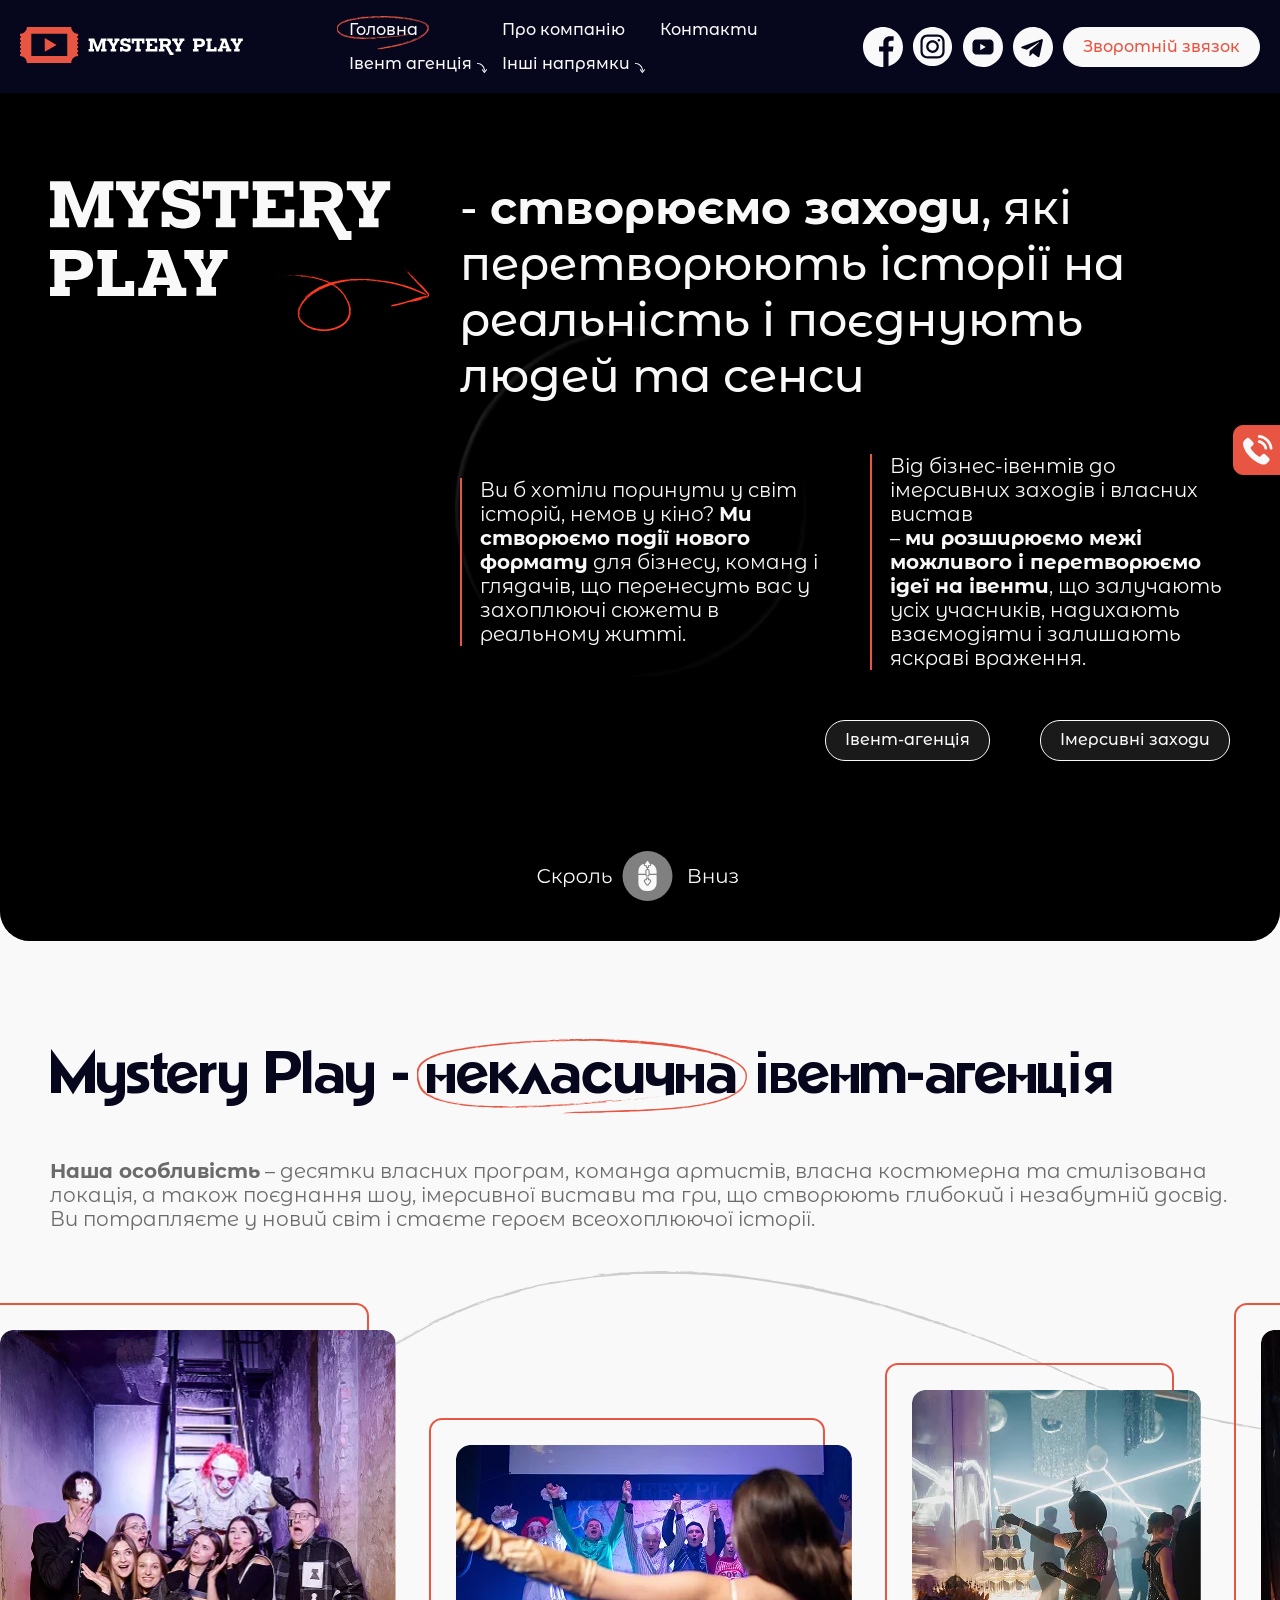
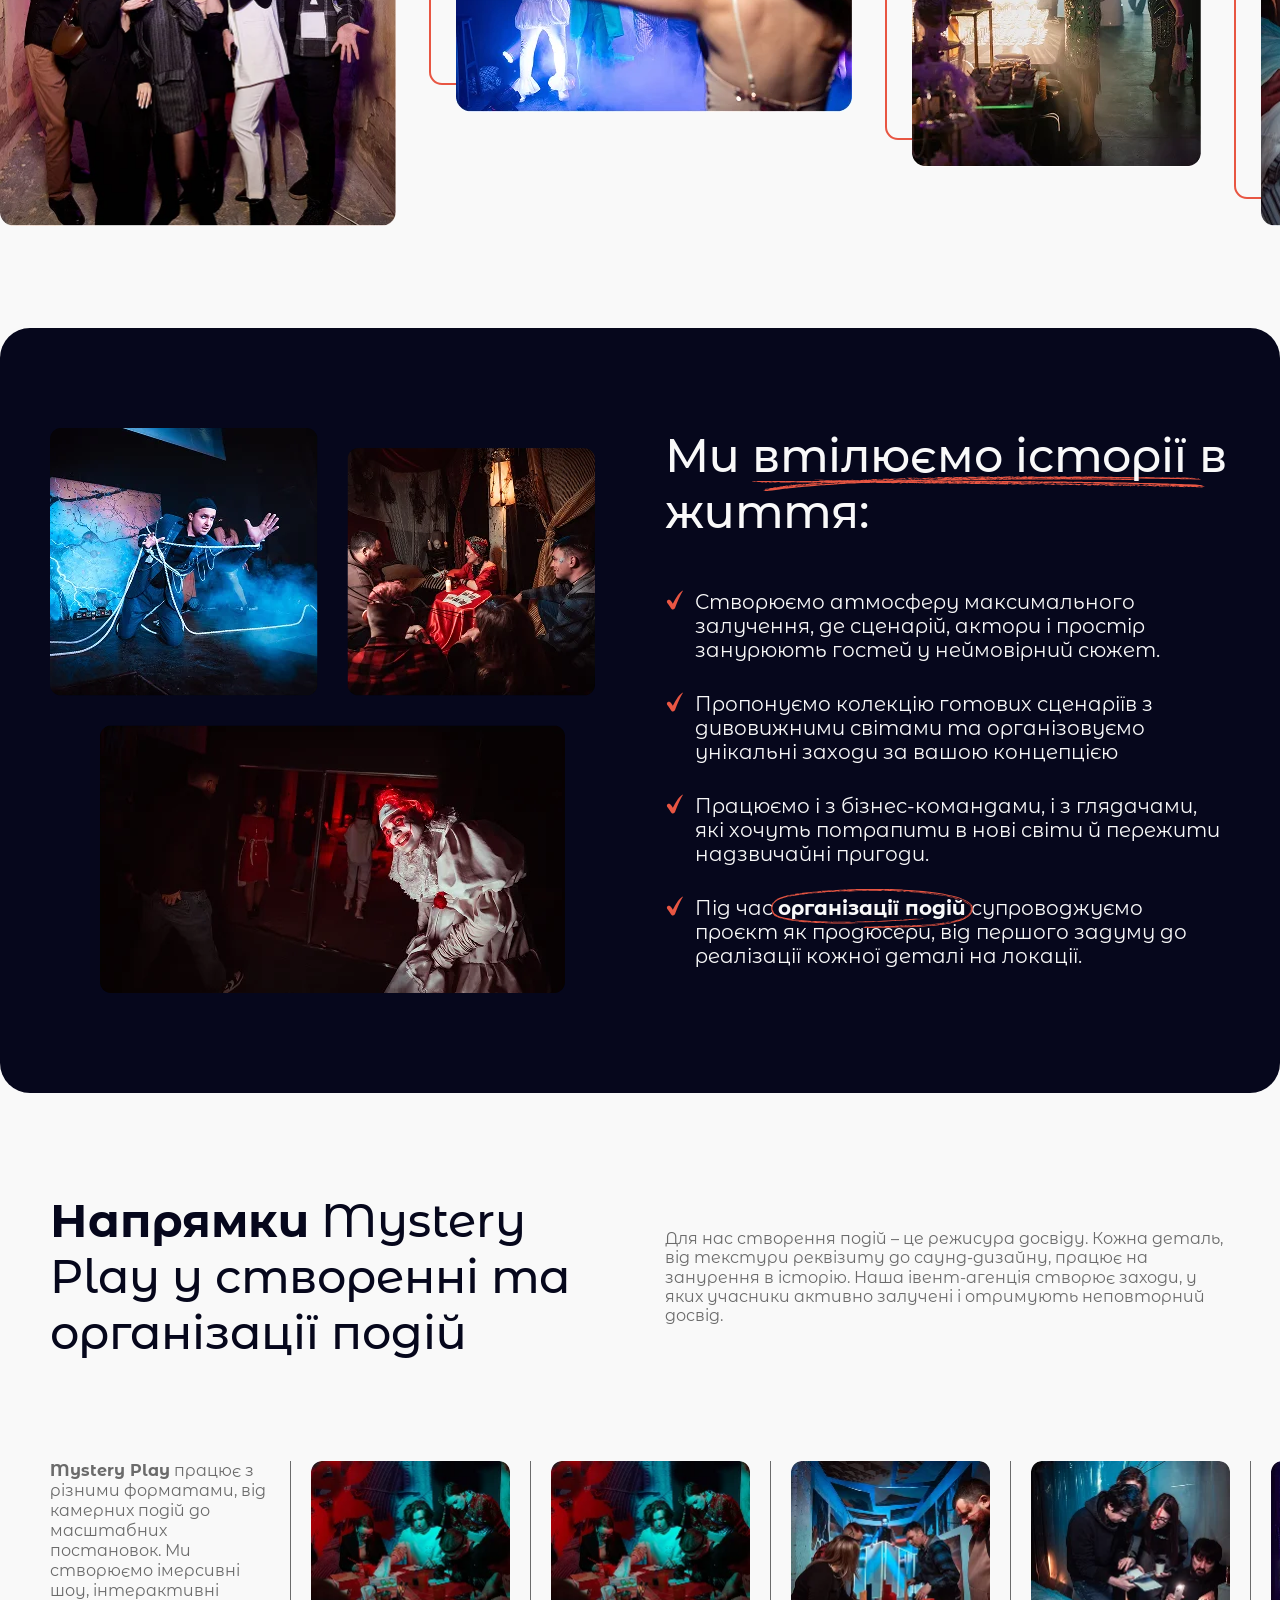
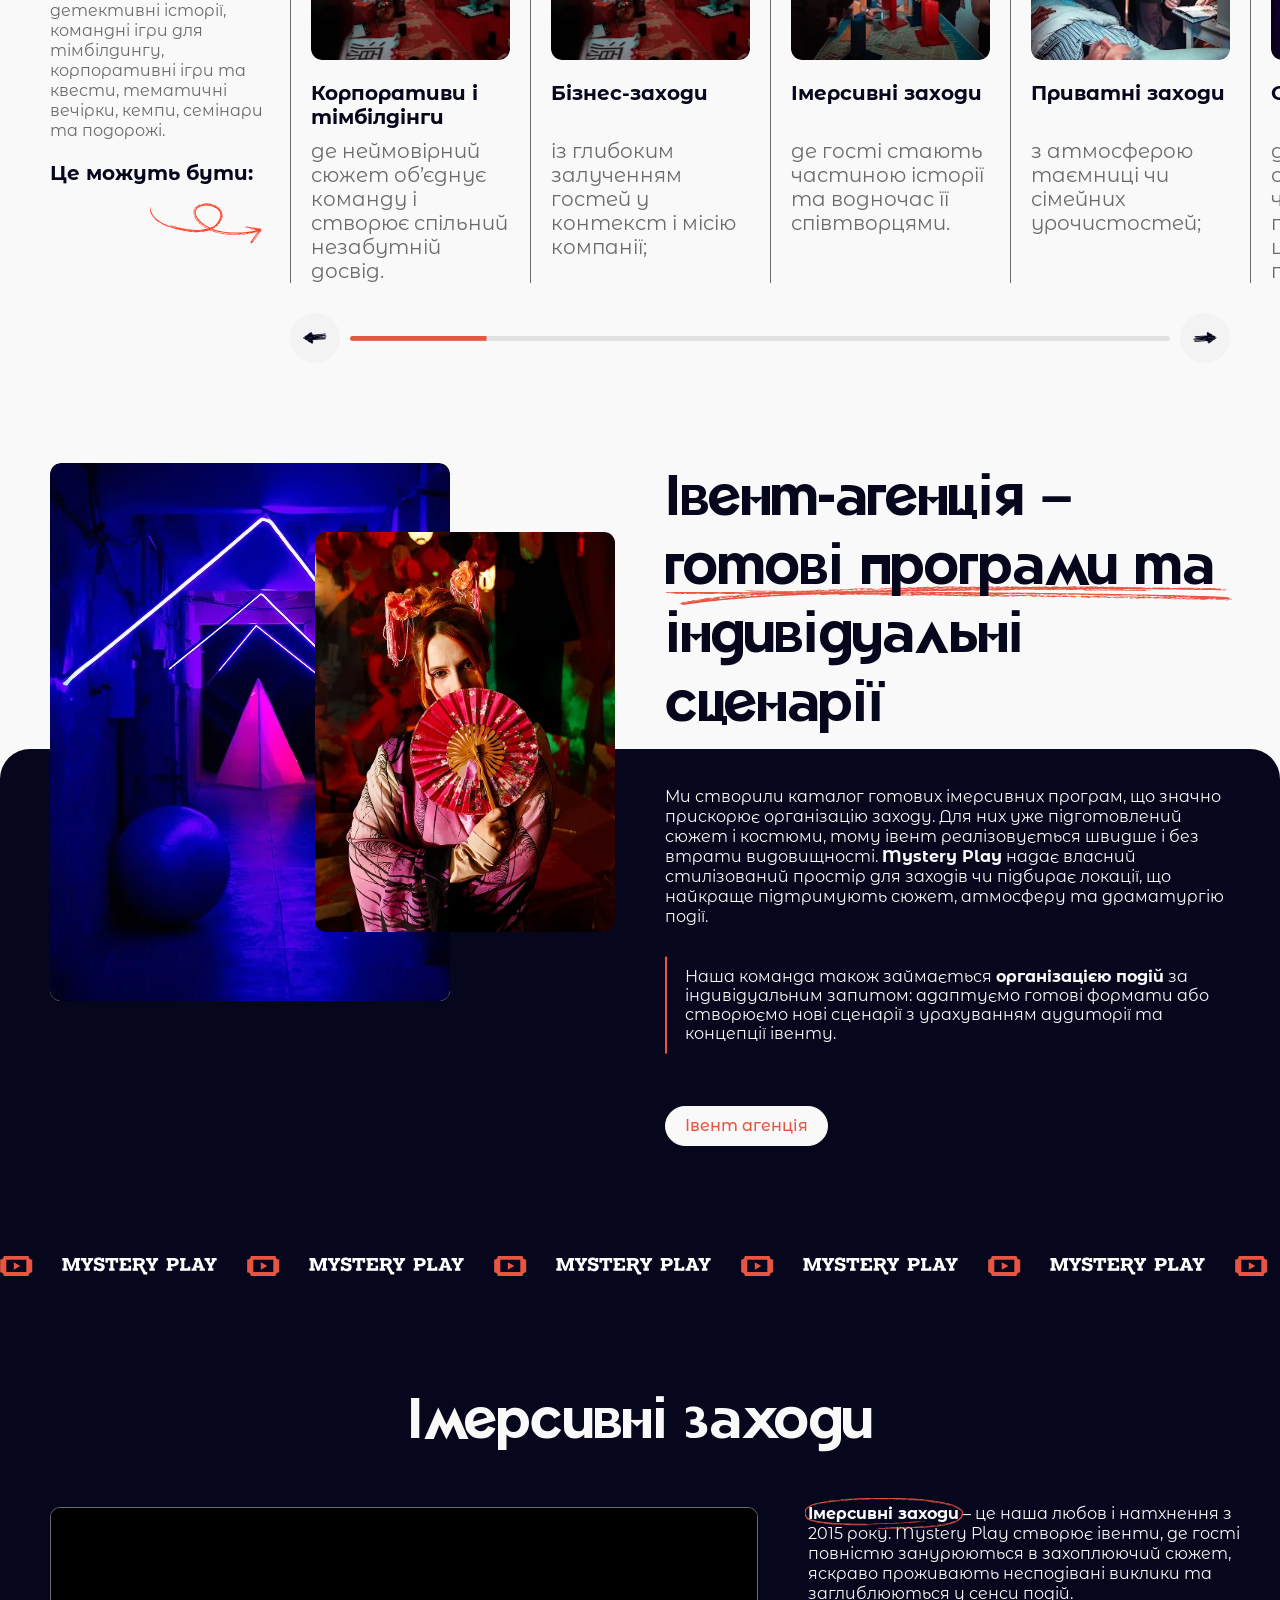
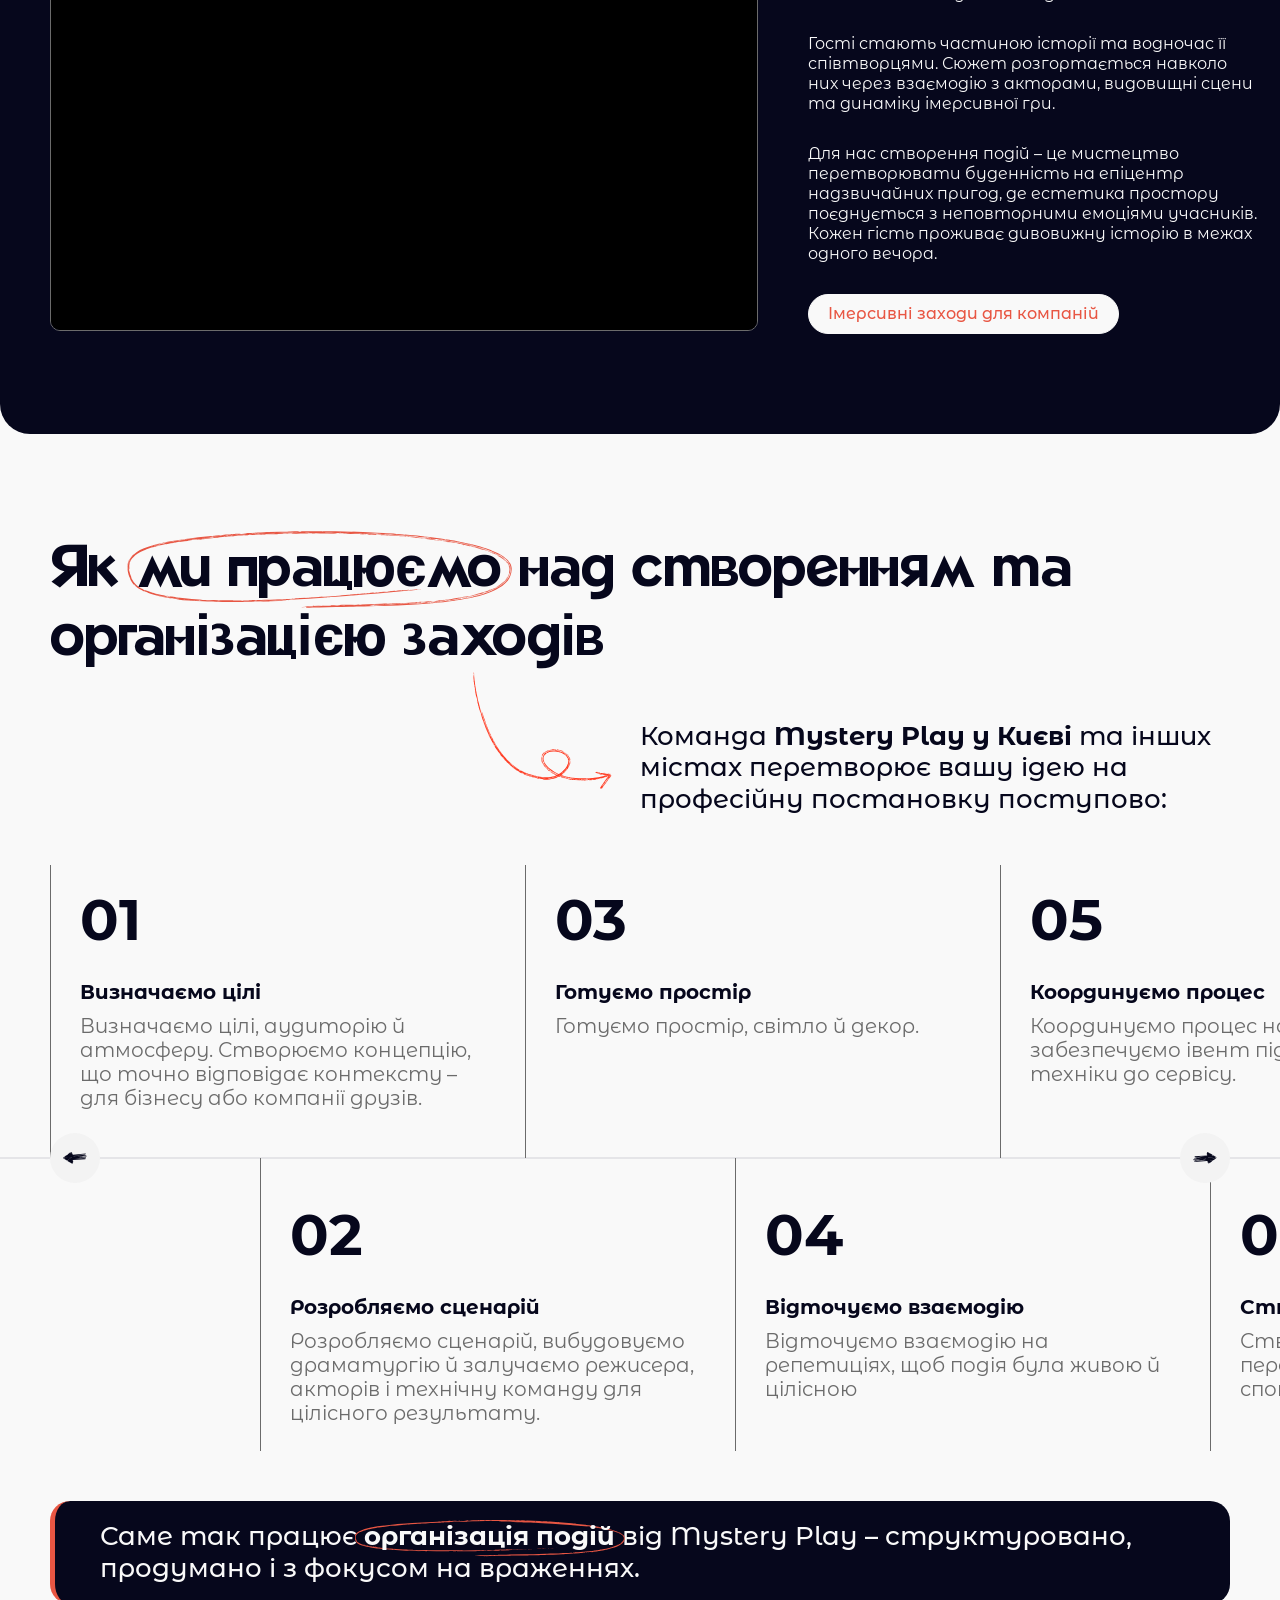
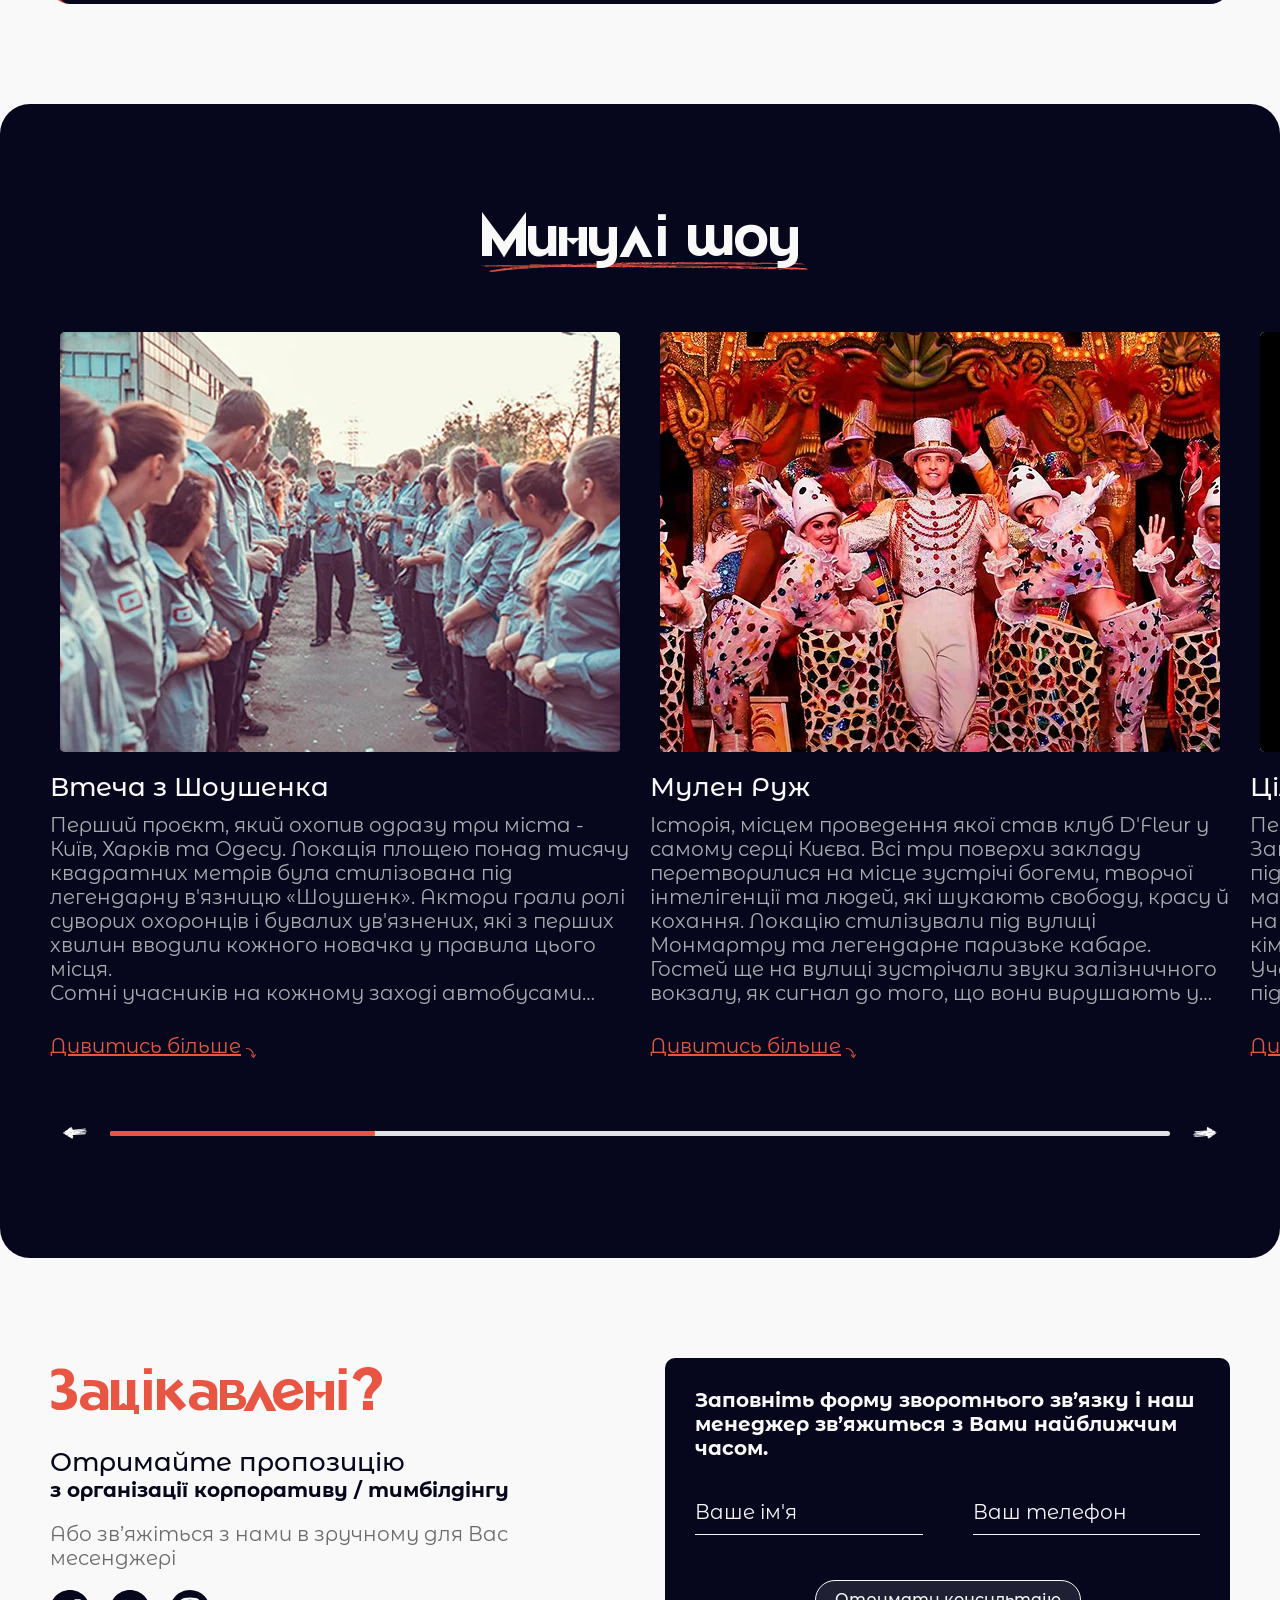
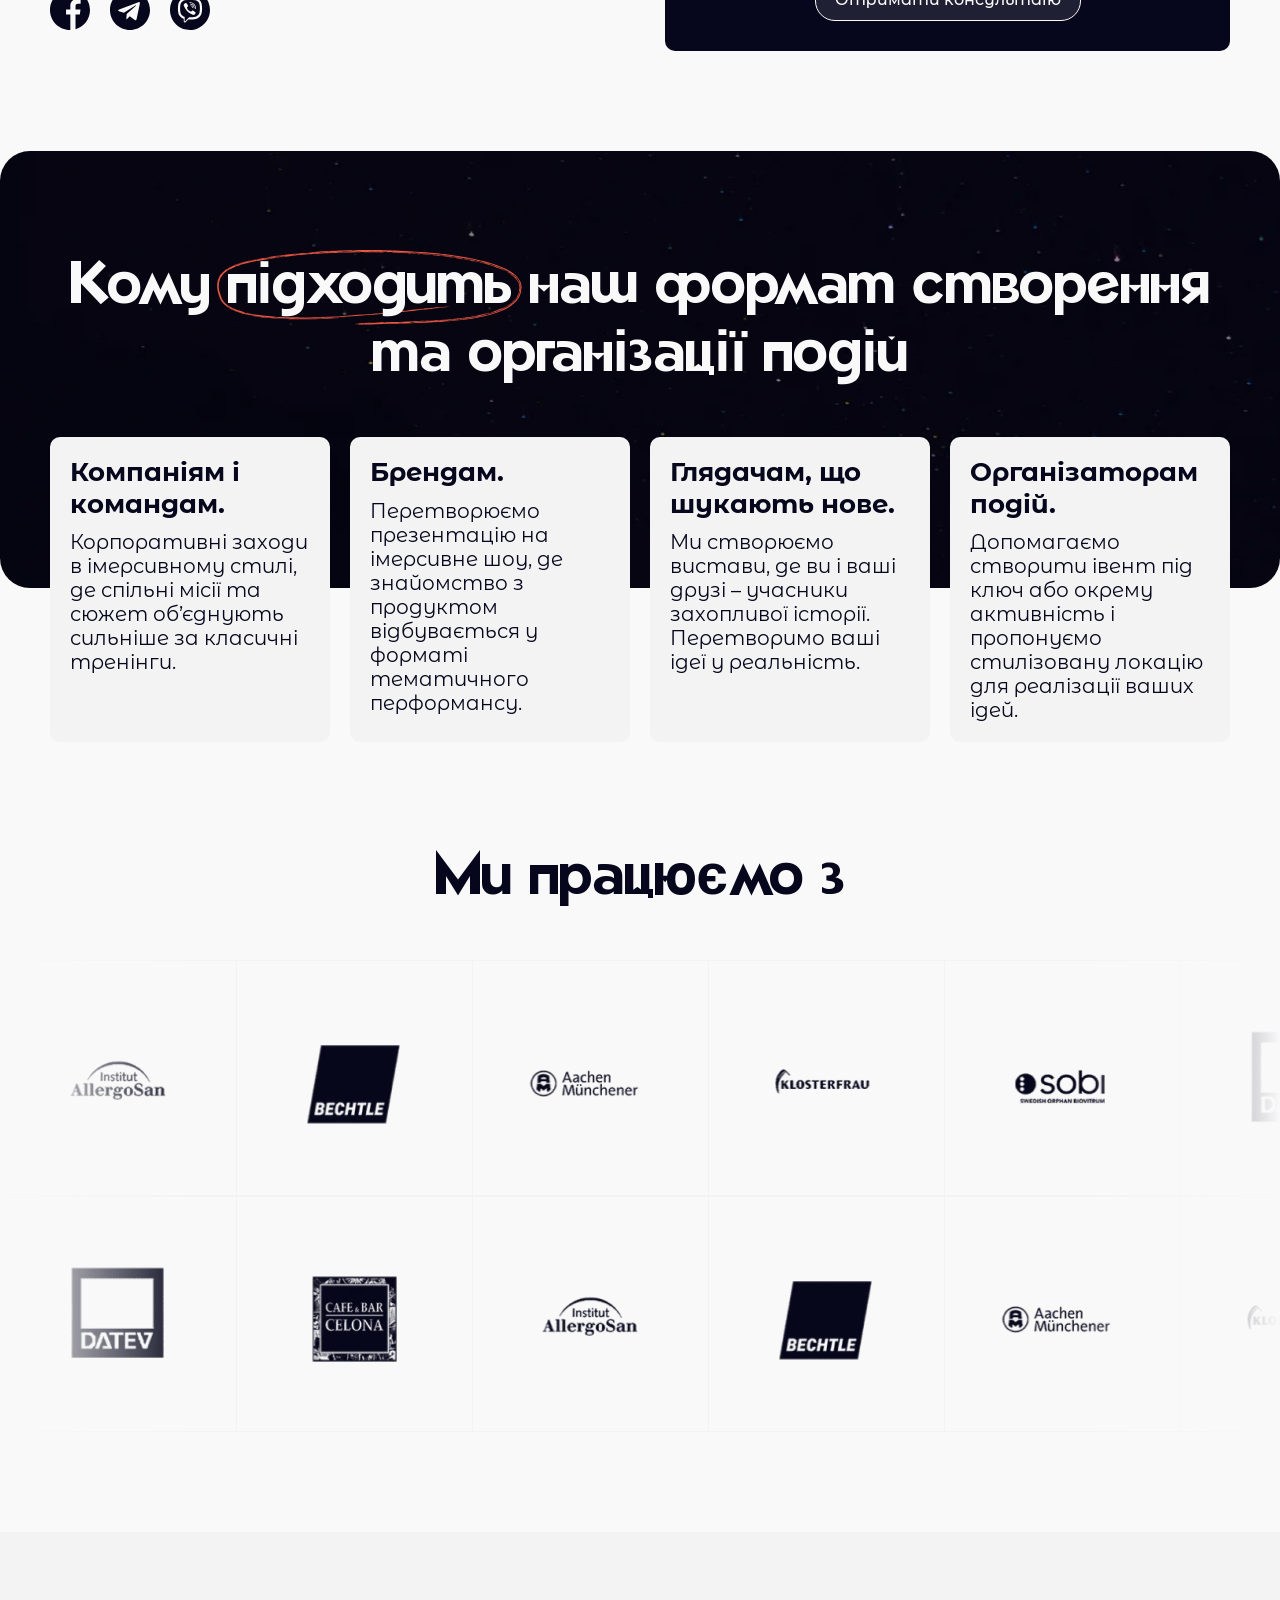
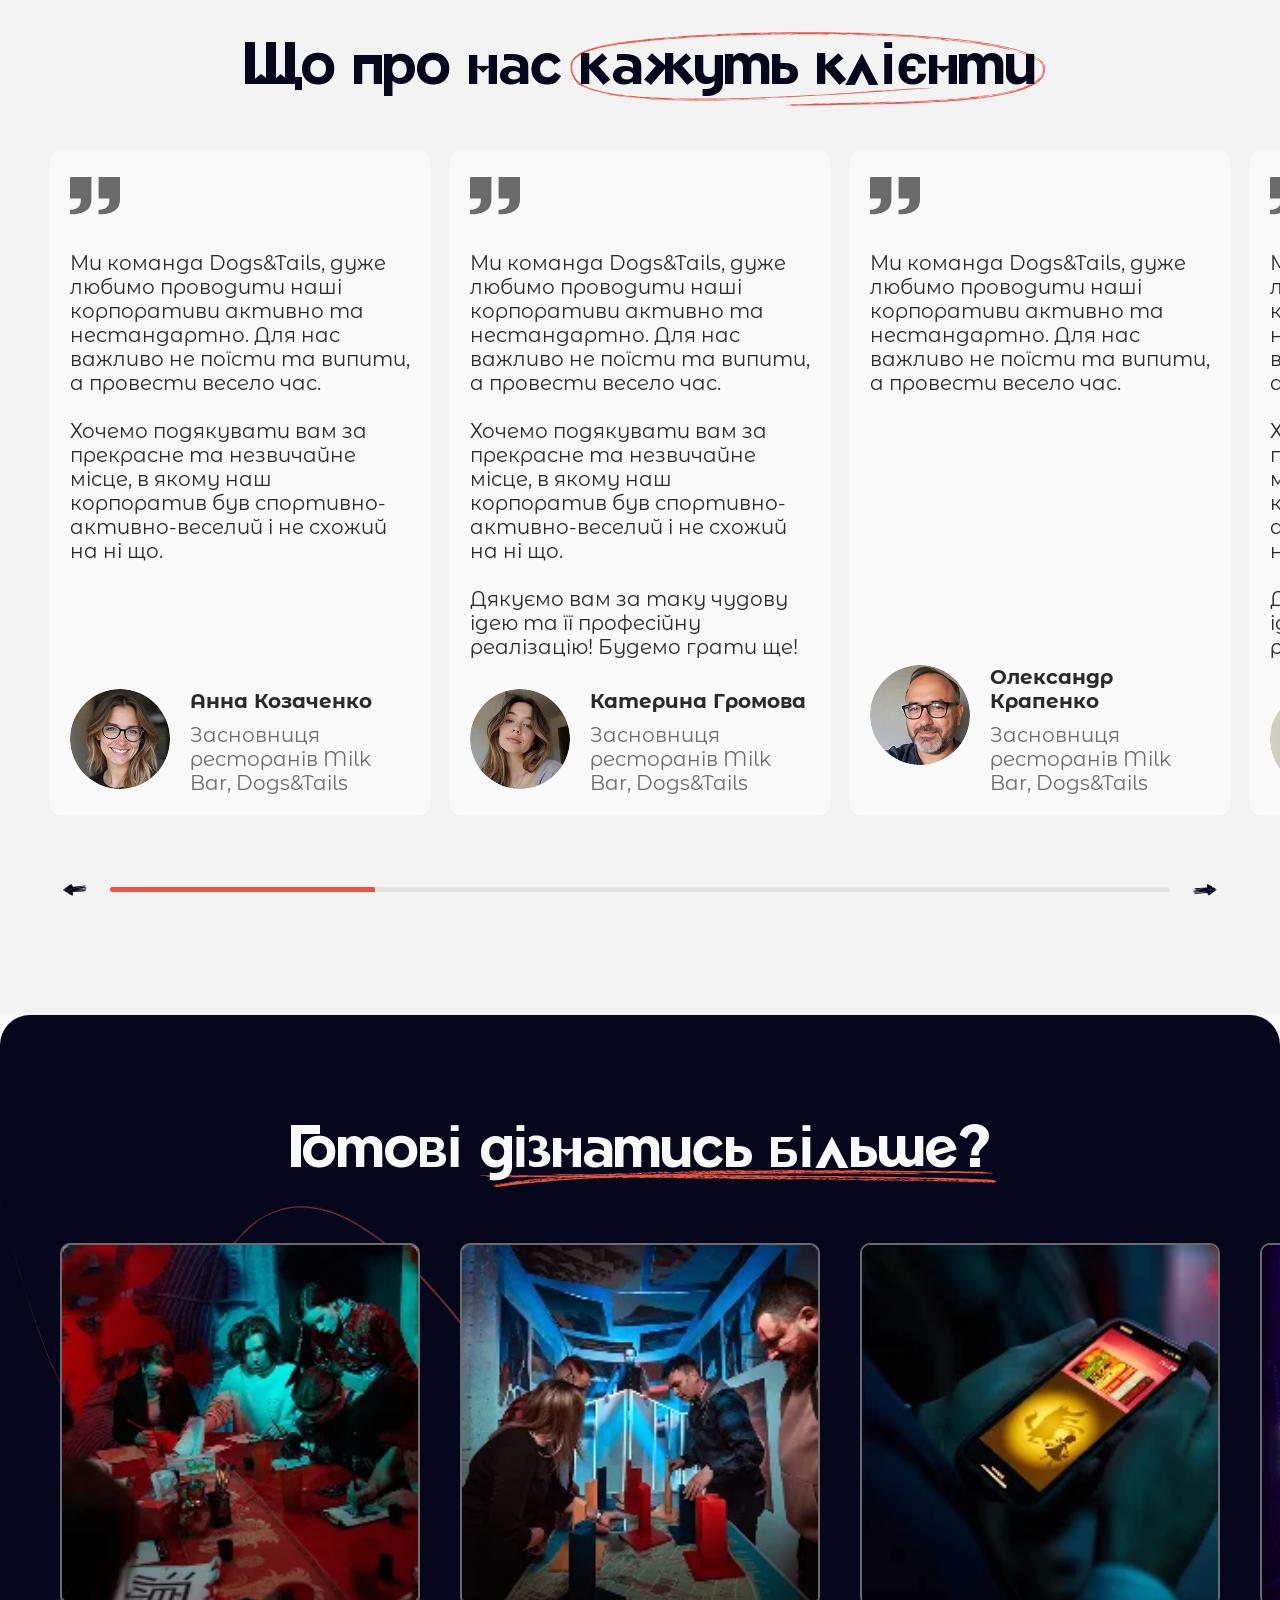
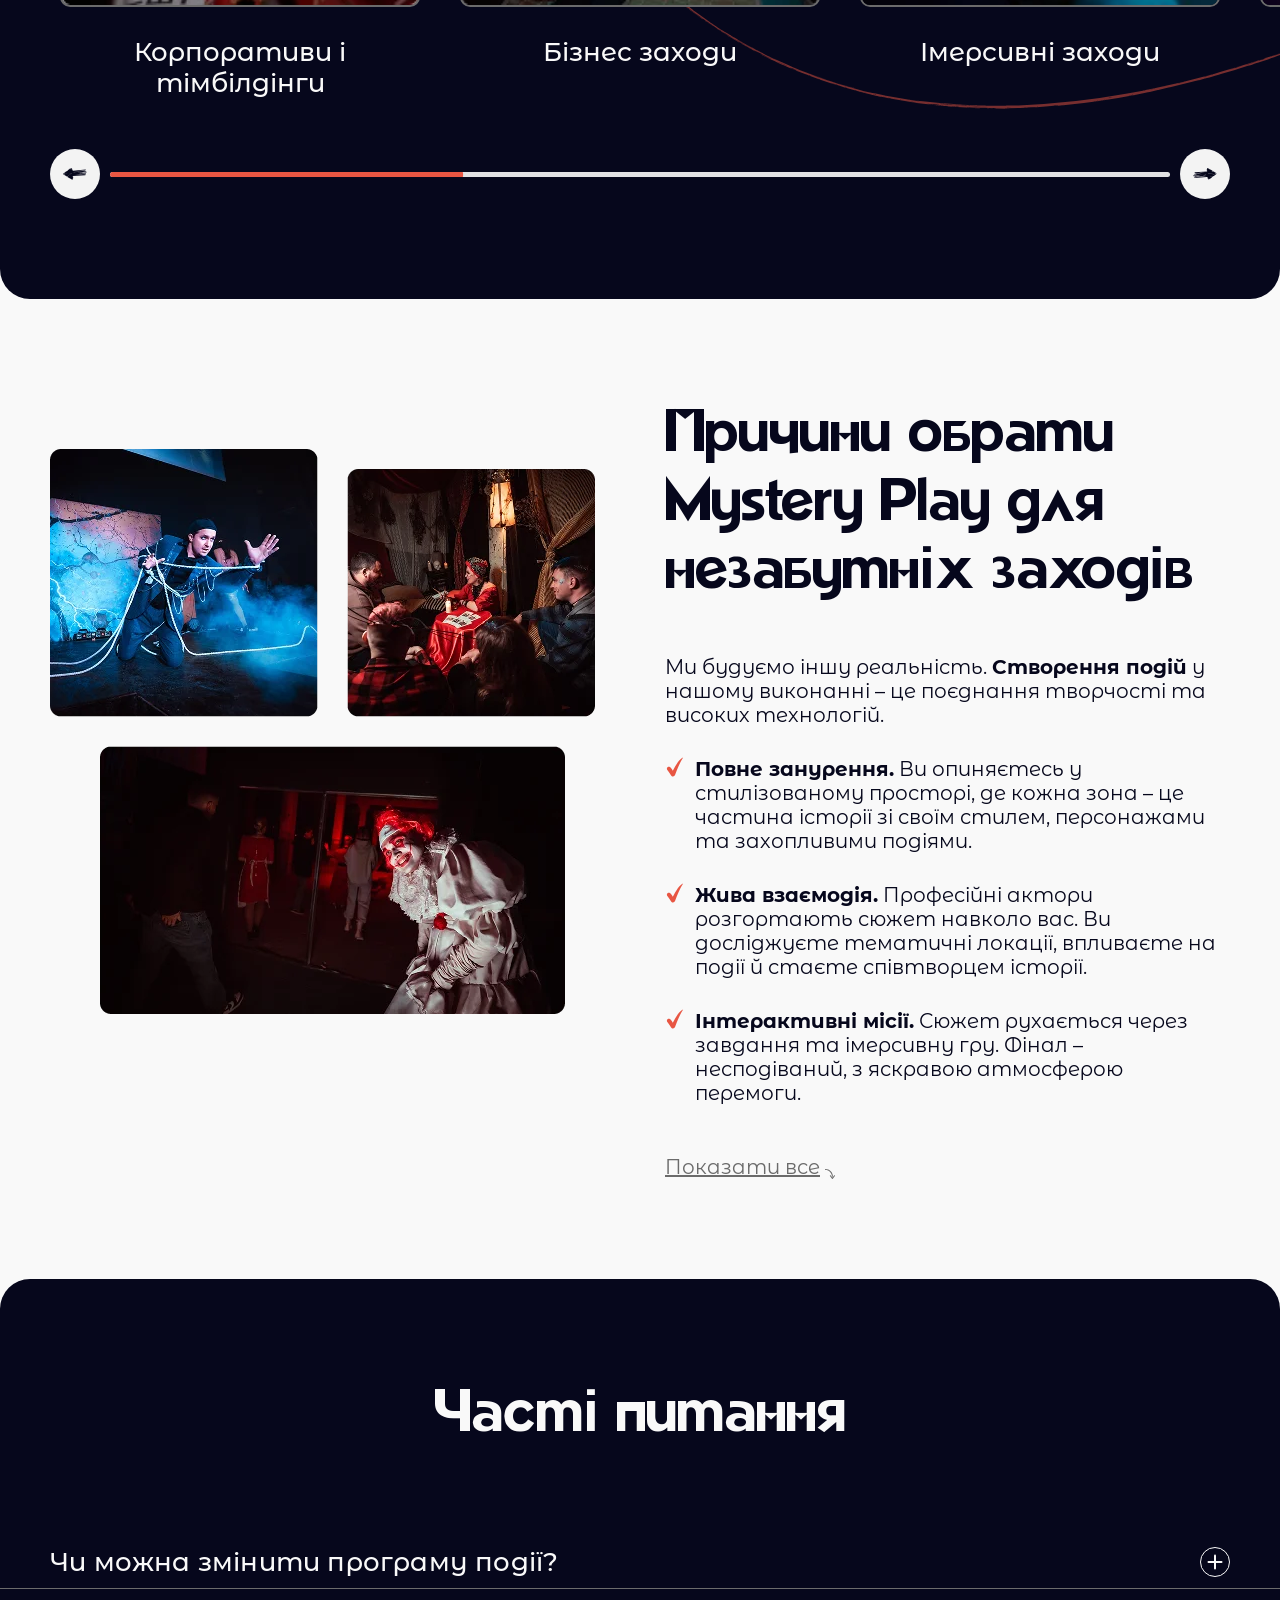
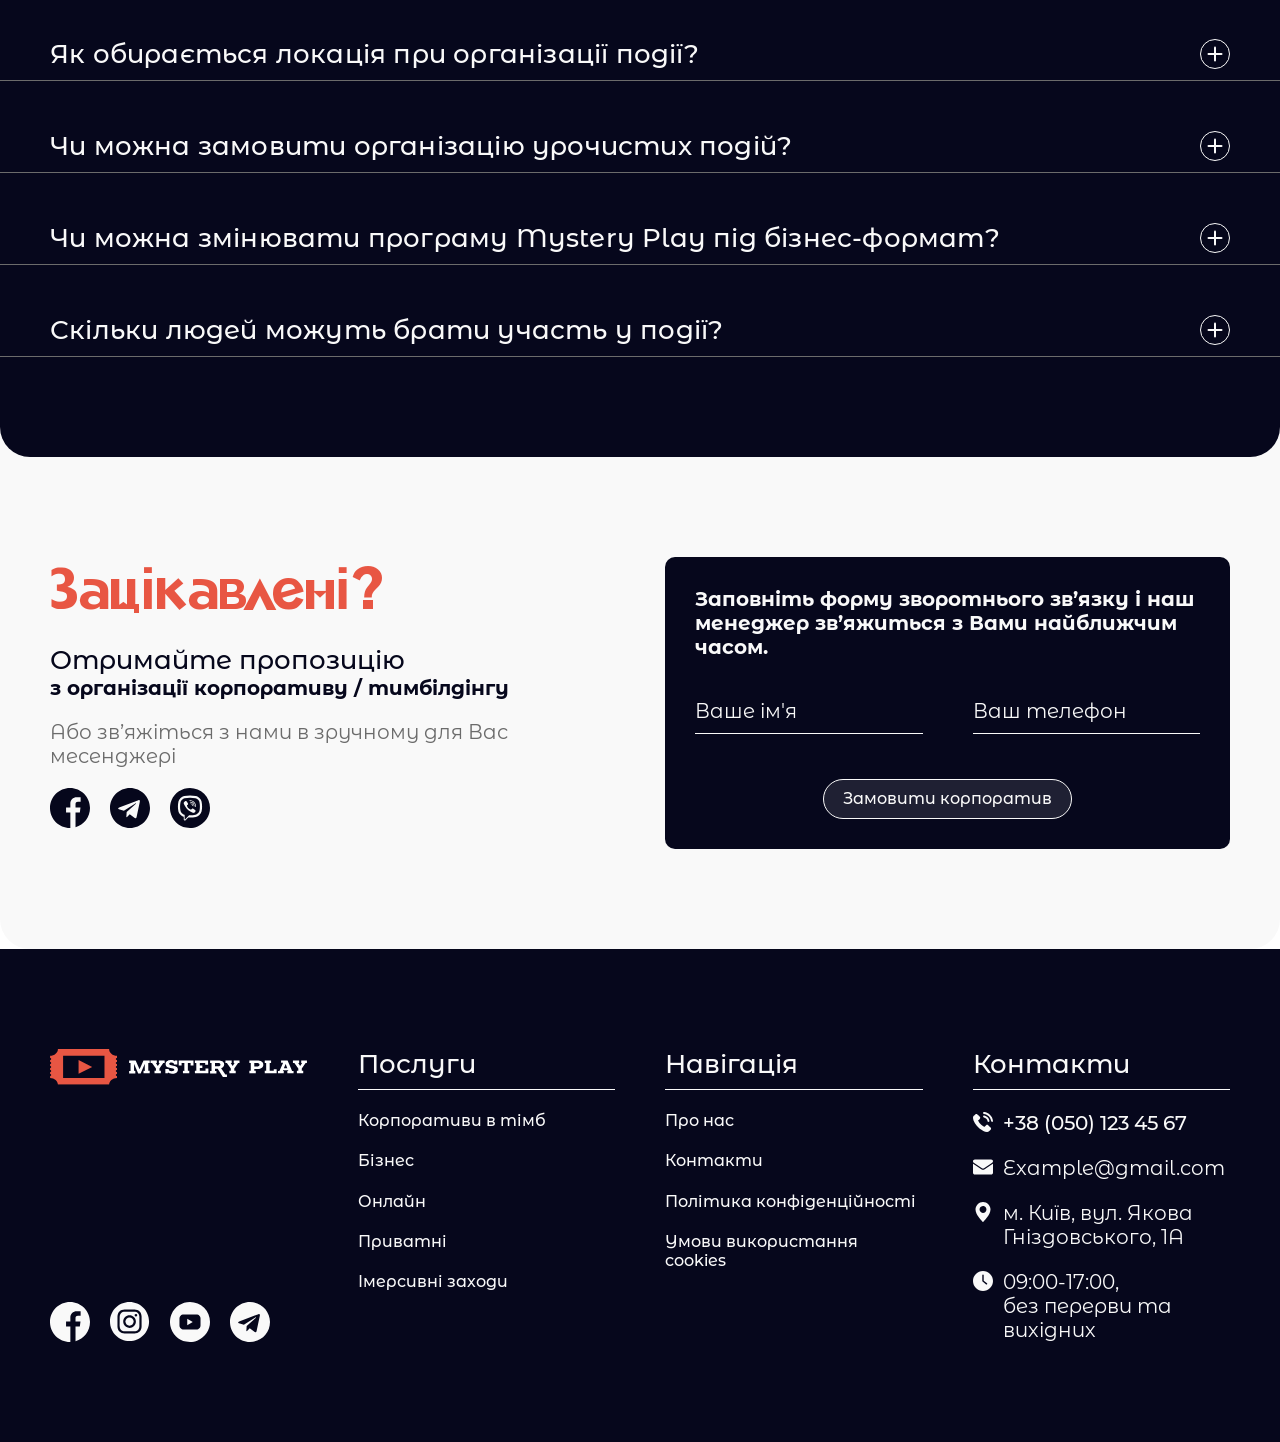
==== commit d5569f39: "builded 3 sections" ====
--- a/index.html
+++ b/index.html
@@ -633,7 +633,7 @@
                         </div>
                      </div>
                   </div>
-                  <p class="steps__quote basic-text basic-text--color-white basic-text--size-26 basic-text--weight-500">
+                  <p class="black-quote steps__quote basic-text basic-text--color-white basic-text--size-26 basic-text--weight-500">
                      Саме так працює <strong class="accent-text accent-text--organizacia-podij">організація подій</strong> від Mystery Play – структуровано, продумано і з фокусом на враженнях.
                   </p>
                </div>
--- a/css/style.css
+++ b/css/style.css
@@ -1 +1 @@
-a,abbr,acronym,address,applet,big,blockquote,body,caption,cite,code,dd,del,dfn,div,dl,dt,em,fieldset,font,form,h1,h2,h3,h4,h5,h6,html,iframe,img,ins,kbd,label,legend,li,object,ol,p,pre,q,s,samp,small,span,strike,strong,sub,sup,table,tbody,td,tfoot,th,thead,tr,tt,ul,var{margin:0;padding:0;border:0;outline:0;font-weight:inherit;font-style:inherit;font-size:100%;font-family:inherit;vertical-align:baseline}:focus{outline:0}body{line-height:1;color:black;background:white}body *{-webkit-box-sizing:border-box;box-sizing:border-box}ol,ul{list-style:none}table{border-collapse:separate;border-spacing:0}caption,td,th{text-align:left;font-weight:normal}blockquote:after,blockquote:before,q:after,q:before{content:""}blockquote,q{quotes:"" ""}button{display:block;cursor:pointer;-webkit-transition:0.3s;transition:0.3s;-webkit-appearance:none;-moz-appearance:none;appearance:none;background:none;border:none;padding:0}button:hover{-webkit-transition:0.3s;transition:0.3s}a{display:inline-block;text-decoration:none;-webkit-transition:0.3s;transition:0.3s}a:focus,button:focus,img:focus,input:focus,li:focus{outline:none}button{-webkit-appearance:none;-moz-appearance:none;appearance:none}input::-webkit-input-placeholder{opacity:1}input::-moz-placeholder{opacity:1}input:-moz-placeholder{opacity:1}input:-ms-input-placeholder{opacity:1}textarea::-webkit-input-placeholder{opacity:1}textarea::-moz-placeholder{opacity:1}textarea:-moz-placeholder{opacity:1}textarea:-ms-input-placeholder{opacity:1}input,input[type=color],input[type=date],input[type=datetime-local],input[type=datetime],input[type=email],input[type=month],input[type=number],input[type=password],input[type=search],input[type=tel],input[type=text],input[type=time],input[type=url],input[type=week],option,select,select:focus,textarea{-webkit-box-shadow:none;box-shadow:none}@font-face{font-family:"Montserrat-Alternates";src:url("../fonts/MontserratAlternates-Bold.woff2") format("woff2");font-weight:700;font-style:normal;font-display:swap}@font-face{font-family:"Montserrat-Alternates";src:url("../fonts/MontserratAlternates-Medium.woff2") format("woff2");font-weight:500;font-style:normal;font-display:swap}@font-face{font-family:"Montserrat-Alternates";src:url("../fonts/MontserratAlternates-Black.woff2") format("woff2");font-weight:900;font-style:normal;font-display:swap}@font-face{font-family:"Montserrat-Alternates";src:url("../fonts/MontserratAlternates-Bold.woff2") format("woff2");font-weight:bold;font-style:normal;font-display:swap}@font-face{font-family:"Montserrat-Alternates";src:url("../fonts/MontserratAlternates-Regular.woff2") format("woff2");font-weight:normal;font-style:normal;font-display:swap}@font-face{font-family:"Montserrat-Alternates";src:url("../fonts/MontserratAlternates-Light.woff2") format("woff2");font-weight:300;font-style:normal;font-display:swap}@font-face{font-family:"Inter";src:url("../fonts/Inter18pt-Bold.woff2") format("woff2");font-weight:600;font-style:normal;font-display:swap}@font-face{font-family:"Inter";src:url("../fonts/Inter18pt-Medium.woff2") format("woff2");font-weight:500;font-style:normal;font-display:swap}@font-face{font-family:"Inter";src:url("../fonts/Inter18pt-Black.woff2") format("woff2");font-weight:900;font-style:normal;font-display:swap}@font-face{font-family:"Inter";src:url("../fonts/Inter18pt-Bold.woff2") format("woff2");font-weight:bold;font-style:normal;font-display:swap}@font-face{font-family:"Inter";src:url("../fonts/Inter18pt-Regular.woff2") format("woff2");font-weight:normal;font-style:normal;font-display:swap}@font-face{font-family:"Inter";src:url("../fonts/Inter18pt-Bold.woff2") format("woff2");font-weight:bold;font-style:normal;font-display:swap}@font-face{font-family:"Inter";src:url("../fonts/Inter18pt-Light.woff2") format("woff2");font-weight:300;font-style:normal;font-display:swap}@font-face{font-family:"P_napoli-bold";src:url("../fonts/P_napolibold-Bold.woff2") format("woff2");font-weight:700;font-style:normal;font-display:swap}@font-face{font-family:swiper-icons;src:url("data:application/font-woff;charset=utf-8;base64, [base64]//wADZ2x5ZgAAAywAAADMAAAD2MHtryVoZWFkAAABbAAAADAAAAA2E2+eoWhoZWEAAAGcAAAAHwAAACQC9gDzaG10eAAAAigAAAAZAAAArgJkABFsb2NhAAAC0AAAAFoAAABaFQAUGG1heHAAAAG8AAAAHwAAACAAcABAbmFtZQAAA/gAAAE5AAACXvFdBwlwb3N0AAAFNAAAAGIAAACE5s74hXjaY2BkYGAAYpf5Hu/j+W2+MnAzMYDAzaX6QjD6/4//Bxj5GA8AuRwMYGkAPywL13jaY2BkYGA88P8Agx4j+/8fQDYfA1AEBWgDAIB2BOoAeNpjYGRgYNBh4GdgYgABEMnIABJzYNADCQAACWgAsQB42mNgYfzCOIGBlYGB0YcxjYGBwR1Kf2WQZGhhYGBiYGVmgAFGBiQQkOaawtDAoMBQxXjg/wEGPcYDDA4wNUA2CCgwsAAAO4EL6gAAeNpj2M0gyAACqxgGNWBkZ2D4/wMA+xkDdgAAAHjaY2BgYGaAYBkGRgYQiAHyGMF8FgYHIM3DwMHABGQrMOgyWDLEM1T9/w8UBfEMgLzE////P/5//f/V/xv+r4eaAAeMbAxwIUYmIMHEgKYAYjUcsDAwsLKxc3BycfPw8jEQA/[base64]/uznmfPFBNODM2K7MTQ45YEAZqGP81AmGGcF3iPqOop0r1SPTaTbVkfUe4HXj97wYE+yNwWYxwWu4v1ugWHgo3S1XdZEVqWM7ET0cfnLGxWfkgR42o2PvWrDMBSFj/IHLaF0zKjRgdiVMwScNRAoWUoH78Y2icB/yIY09An6AH2Bdu/UB+yxopYshQiEvnvu0dURgDt8QeC8PDw7Fpji3fEA4z/PEJ6YOB5hKh4dj3EvXhxPqH/SKUY3rJ7srZ4FZnh1PMAtPhwP6fl2PMJMPDgeQ4rY8YT6Gzao0eAEA409DuggmTnFnOcSCiEiLMgxCiTI6Cq5DZUd3Qmp10vO0LaLTd2cjN4fOumlc7lUYbSQcZFkutRG7g6JKZKy0RmdLY680CDnEJ+UMkpFFe1RN7nxdVpXrC4aTtnaurOnYercZg2YVmLN/d/gczfEimrE/fs/bOuq29Zmn8tloORaXgZgGa78yO9/cnXm2BpaGvq25Dv9S4E9+5SIc9PqupJKhYFSSl47+Qcr1mYNAAAAeNptw0cKwkAAAMDZJA8Q7OUJvkLsPfZ6zFVERPy8qHh2YER+3i/BP83vIBLLySsoKimrqKqpa2hp6+jq6RsYGhmbmJqZSy0sraxtbO3sHRydnEMU4uR6yx7JJXveP7WrDycAAAAAAAH//wACeNpjYGRgYOABYhkgZgJCZgZNBkYGLQZtIJsFLMYAAAw3ALgAeNolizEKgDAQBCchRbC2sFER0YD6qVQiBCv/H9ezGI6Z5XBAw8CBK/m5iQQVauVbXLnOrMZv2oLdKFa8Pjuru2hJzGabmOSLzNMzvutpB3N42mNgZGBg4GKQYzBhYMxJLMlj4GBgAYow/P/PAJJhLM6sSoWKfWCAAwDAjgbRAAB42mNgYGBkAIIbCZo5IPrmUn0hGA0AO8EFTQAA");font-weight:400;font-style:normal}:root{--swiper-theme-color:#007aff}:host{position:relative;display:block;margin-left:auto;margin-right:auto;z-index:1}.swiper{margin-left:auto;margin-right:auto;position:relative;overflow:hidden;list-style:none;padding:0;z-index:1;display:block}.swiper-vertical>.swiper-wrapper{-webkit-box-orient:vertical;-webkit-box-direction:normal;-ms-flex-direction:column;flex-direction:column}.swiper-wrapper{position:relative;width:100%;height:100%;z-index:1;display:-webkit-box;display:-ms-flexbox;display:flex;-webkit-transition-property:-webkit-transform;transition-property:-webkit-transform;transition-property:transform;transition-property:transform,-webkit-transform;-webkit-transition-timing-function:var(--swiper-wrapper-transition-timing-function,initial);transition-timing-function:var(--swiper-wrapper-transition-timing-function,initial);-webkit-box-sizing:content-box;box-sizing:content-box}.swiper-android .swiper-slide,.swiper-ios .swiper-slide,.swiper-wrapper{-webkit-transform:translate3d(0px,0,0);transform:translate3d(0px,0,0)}.swiper-horizontal{-ms-touch-action:pan-y;touch-action:pan-y}.swiper-vertical{-ms-touch-action:pan-x;touch-action:pan-x}.swiper-slide{-ms-flex-negative:0;flex-shrink:0;width:100%;height:100%;position:relative;-webkit-transition-property:-webkit-transform;transition-property:-webkit-transform;transition-property:transform;transition-property:transform,-webkit-transform;display:block}.swiper-slide-invisible-blank{visibility:hidden}.swiper-autoheight,.swiper-autoheight .swiper-slide{height:auto}.swiper-autoheight .swiper-wrapper{-webkit-box-align:start;-ms-flex-align:start;align-items:flex-start;-webkit-transition-property:height,-webkit-transform;transition-property:height,-webkit-transform;transition-property:transform,height;transition-property:transform,height,-webkit-transform}.swiper-backface-hidden .swiper-slide{-webkit-transform:translateZ(0);transform:translateZ(0);-webkit-backface-visibility:hidden;backface-visibility:hidden}.swiper-3d.swiper-css-mode .swiper-wrapper{-webkit-perspective:1200px;perspective:1200px}.swiper-3d .swiper-wrapper{-webkit-transform-style:preserve-3d;transform-style:preserve-3d}.swiper-3d{-webkit-perspective:1200px;perspective:1200px}.swiper-3d .swiper-cube-shadow,.swiper-3d .swiper-slide{-webkit-transform-style:preserve-3d;transform-style:preserve-3d}.swiper-css-mode>.swiper-wrapper{overflow:auto;scrollbar-width:none;-ms-overflow-style:none}.swiper-css-mode>.swiper-wrapper::-webkit-scrollbar{display:none}.swiper-css-mode>.swiper-wrapper>.swiper-slide{scroll-snap-align:start start}.swiper-css-mode.swiper-horizontal>.swiper-wrapper{-ms-scroll-snap-type:x mandatory;scroll-snap-type:x mandatory}.swiper-css-mode.swiper-vertical>.swiper-wrapper{-ms-scroll-snap-type:y mandatory;scroll-snap-type:y mandatory}.swiper-css-mode.swiper-free-mode>.swiper-wrapper{-ms-scroll-snap-type:none;scroll-snap-type:none}.swiper-css-mode.swiper-free-mode>.swiper-wrapper>.swiper-slide{scroll-snap-align:none}.swiper-css-mode.swiper-centered>.swiper-wrapper:before{content:"";-ms-flex-negative:0;flex-shrink:0;-webkit-box-ordinal-group:10000;-ms-flex-order:9999;order:9999}.swiper-css-mode.swiper-centered>.swiper-wrapper>.swiper-slide{scroll-snap-align:center center;scroll-snap-stop:always}.swiper-css-mode.swiper-centered.swiper-horizontal>.swiper-wrapper>.swiper-slide:first-child{-webkit-margin-start:var(--swiper-centered-offset-before);margin-inline-start:var(--swiper-centered-offset-before)}.swiper-css-mode.swiper-centered.swiper-horizontal>.swiper-wrapper:before{height:100%;min-height:1px;width:var(--swiper-centered-offset-after)}.swiper-css-mode.swiper-centered.swiper-vertical>.swiper-wrapper>.swiper-slide:first-child{-webkit-margin-before:var(--swiper-centered-offset-before);margin-block-start:var(--swiper-centered-offset-before)}.swiper-css-mode.swiper-centered.swiper-vertical>.swiper-wrapper:before{width:100%;min-width:1px;height:var(--swiper-centered-offset-after)}.swiper-3d .swiper-slide-shadow,.swiper-3d .swiper-slide-shadow-bottom,.swiper-3d .swiper-slide-shadow-left,.swiper-3d .swiper-slide-shadow-right,.swiper-3d .swiper-slide-shadow-top{position:absolute;left:0;top:0;width:100%;height:100%;pointer-events:none;z-index:10}.swiper-3d .swiper-slide-shadow{background:rgba(0,0,0,0.15)}.swiper-3d .swiper-slide-shadow-left{background-image:-webkit-gradient(linear,right top,left top,from(rgba(0,0,0,0.5)),to(rgba(0,0,0,0)));background-image:linear-gradient(to left,rgba(0,0,0,0.5),rgba(0,0,0,0))}.swiper-3d .swiper-slide-shadow-right{background-image:-webkit-gradient(linear,left top,right top,from(rgba(0,0,0,0.5)),to(rgba(0,0,0,0)));background-image:linear-gradient(to right,rgba(0,0,0,0.5),rgba(0,0,0,0))}.swiper-3d .swiper-slide-shadow-top{background-image:-webkit-gradient(linear,left bottom,left top,from(rgba(0,0,0,0.5)),to(rgba(0,0,0,0)));background-image:linear-gradient(to top,rgba(0,0,0,0.5),rgba(0,0,0,0))}.swiper-3d .swiper-slide-shadow-bottom{background-image:-webkit-gradient(linear,left top,left bottom,from(rgba(0,0,0,0.5)),to(rgba(0,0,0,0)));background-image:linear-gradient(to bottom,rgba(0,0,0,0.5),rgba(0,0,0,0))}.swiper-lazy-preloader{width:42px;height:42px;position:absolute;left:50%;top:50%;margin-left:-21px;margin-top:-21px;z-index:10;-webkit-transform-origin:50%;transform-origin:50%;-webkit-box-sizing:border-box;box-sizing:border-box;border:4px solid var(--swiper-preloader-color,var(--swiper-theme-color));border-radius:50%;border-top-color:transparent}.swiper-watch-progress .swiper-slide-visible .swiper-lazy-preloader,.swiper:not(.swiper-watch-progress) .swiper-lazy-preloader{-webkit-animation:swiper-preloader-spin 1s infinite linear;animation:swiper-preloader-spin 1s infinite linear}.swiper-lazy-preloader-white{--swiper-preloader-color:#fff}.swiper-lazy-preloader-black{--swiper-preloader-color:#000}@-webkit-keyframes swiper-preloader-spin{0%{-webkit-transform:rotate(0deg);transform:rotate(0deg)}to{-webkit-transform:rotate(360deg);transform:rotate(360deg)}}@keyframes swiper-preloader-spin{0%{-webkit-transform:rotate(0deg);transform:rotate(0deg)}to{-webkit-transform:rotate(360deg);transform:rotate(360deg)}}.swiper-virtual .swiper-slide{-webkit-backface-visibility:hidden;-webkit-transform:translateZ(0);transform:translateZ(0)}.swiper-virtual.swiper-css-mode .swiper-wrapper:after{content:"";position:absolute;left:0;top:0;pointer-events:none}.swiper-virtual.swiper-css-mode.swiper-horizontal .swiper-wrapper:after{height:1px;width:var(--swiper-virtual-size)}.swiper-virtual.swiper-css-mode.swiper-vertical .swiper-wrapper:after{width:1px;height:var(--swiper-virtual-size)}:root{--swiper-navigation-size:44px}.swiper-button-next,.swiper-button-prev{position:absolute;top:var(--swiper-navigation-top-offset,50%);width:calc(var(--swiper-navigation-size) / 44 * 27);height:var(--swiper-navigation-size);margin-top:calc(0px - var(--swiper-navigation-size) / 2);z-index:10;cursor:pointer;display:-webkit-box;display:-ms-flexbox;display:flex;-webkit-box-align:center;-ms-flex-align:center;align-items:center;-webkit-box-pack:center;-ms-flex-pack:center;justify-content:center;color:var(--swiper-navigation-color,var(--swiper-theme-color))}.swiper-button-next.swiper-button-disabled,.swiper-button-prev.swiper-button-disabled{opacity:0.35;cursor:auto;pointer-events:none}.swiper-button-next.swiper-button-hidden,.swiper-button-prev.swiper-button-hidden{opacity:0;cursor:auto;pointer-events:none}.swiper-navigation-disabled .swiper-button-next,.swiper-navigation-disabled .swiper-button-prev{display:none!important}.swiper-button-next svg,.swiper-button-prev svg{width:100%;height:100%;-o-object-fit:contain;object-fit:contain;-webkit-transform-origin:center;transform-origin:center}.swiper-rtl .swiper-button-next svg,.swiper-rtl .swiper-button-prev svg{-webkit-transform:rotate(180deg);transform:rotate(180deg)}.swiper-button-prev,.swiper-rtl .swiper-button-next{left:var(--swiper-navigation-sides-offset,10px);right:auto}.swiper-button-next,.swiper-rtl .swiper-button-prev{right:var(--swiper-navigation-sides-offset,10px);left:auto}.swiper-button-lock{display:none}.swiper-button-next:after,.swiper-button-prev:after{font-family:swiper-icons;font-size:var(--swiper-navigation-size);text-transform:none!important;letter-spacing:0;font-variant:initial;line-height:1}.swiper-button-prev:after,.swiper-rtl .swiper-button-next:after{content:"prev"}.swiper-button-next,.swiper-rtl .swiper-button-prev{right:var(--swiper-navigation-sides-offset,10px);left:auto}.swiper-button-next:after,.swiper-rtl .swiper-button-prev:after{content:"next"}.swiper-pagination{position:absolute;text-align:center;-webkit-transition:0.3s opacity;transition:0.3s opacity;-webkit-transform:translate3d(0,0,0);transform:translate3d(0,0,0);z-index:10}.swiper-pagination.swiper-pagination-hidden{opacity:0}.swiper-pagination-disabled>.swiper-pagination,.swiper-pagination.swiper-pagination-disabled{display:none!important}.swiper-horizontal>.swiper-pagination-bullets,.swiper-pagination-bullets.swiper-pagination-horizontal,.swiper-pagination-custom,.swiper-pagination-fraction{bottom:var(--swiper-pagination-bottom,8px);top:var(--swiper-pagination-top,auto);left:0;width:100%}.swiper-pagination-bullets-dynamic{overflow:hidden;font-size:0}.swiper-pagination-bullets-dynamic .swiper-pagination-bullet{-webkit-transform:scale(0.33);transform:scale(0.33);position:relative}.swiper-pagination-bullets-dynamic .swiper-pagination-bullet-active{-webkit-transform:scale(1);transform:scale(1)}.swiper-pagination-bullets-dynamic .swiper-pagination-bullet-active-main{-webkit-transform:scale(1);transform:scale(1)}.swiper-pagination-bullets-dynamic .swiper-pagination-bullet-active-prev{-webkit-transform:scale(0.66);transform:scale(0.66)}.swiper-pagination-bullets-dynamic .swiper-pagination-bullet-active-prev-prev{-webkit-transform:scale(0.33);transform:scale(0.33)}.swiper-pagination-bullets-dynamic .swiper-pagination-bullet-active-next{-webkit-transform:scale(0.66);transform:scale(0.66)}.swiper-pagination-bullets-dynamic .swiper-pagination-bullet-active-next-next{-webkit-transform:scale(0.33);transform:scale(0.33)}.swiper-pagination-bullet{width:var(--swiper-pagination-bullet-width,var(--swiper-pagination-bullet-size,8px));height:var(--swiper-pagination-bullet-height,var(--swiper-pagination-bullet-size,8px));display:inline-block;border-radius:var(--swiper-pagination-bullet-border-radius,50%);background:var(--swiper-pagination-bullet-inactive-color,#000);opacity:var(--swiper-pagination-bullet-inactive-opacity,0.2)}button.swiper-pagination-bullet{border:none;margin:0;padding:0;-webkit-box-shadow:none;box-shadow:none;-webkit-appearance:none;-moz-appearance:none;appearance:none}.swiper-pagination-clickable .swiper-pagination-bullet{cursor:pointer}.swiper-pagination-bullet:only-child{display:none!important}.swiper-pagination-bullet-active{opacity:var(--swiper-pagination-bullet-opacity,1);background:var(--swiper-pagination-color,var(--swiper-theme-color))}.swiper-pagination-vertical.swiper-pagination-bullets,.swiper-vertical>.swiper-pagination-bullets{right:var(--swiper-pagination-right,8px);left:var(--swiper-pagination-left,auto);top:50%;-webkit-transform:translate3d(0px,-50%,0);transform:translate3d(0px,-50%,0)}.swiper-pagination-vertical.swiper-pagination-bullets .swiper-pagination-bullet,.swiper-vertical>.swiper-pagination-bullets .swiper-pagination-bullet{margin:var(--swiper-pagination-bullet-vertical-gap,6px) 0;display:block}.swiper-pagination-vertical.swiper-pagination-bullets.swiper-pagination-bullets-dynamic,.swiper-vertical>.swiper-pagination-bullets.swiper-pagination-bullets-dynamic{top:50%;-webkit-transform:translateY(-50%);transform:translateY(-50%);width:8px}.swiper-pagination-vertical.swiper-pagination-bullets.swiper-pagination-bullets-dynamic .swiper-pagination-bullet,.swiper-vertical>.swiper-pagination-bullets.swiper-pagination-bullets-dynamic .swiper-pagination-bullet{display:inline-block;-webkit-transition:0.2s top,0.2s -webkit-transform;transition:0.2s top,0.2s -webkit-transform;transition:0.2s transform,0.2s top;transition:0.2s transform,0.2s top,0.2s -webkit-transform}.swiper-horizontal>.swiper-pagination-bullets .swiper-pagination-bullet,.swiper-pagination-horizontal.swiper-pagination-bullets .swiper-pagination-bullet{margin:0 var(--swiper-pagination-bullet-horizontal-gap,4px)}.swiper-horizontal>.swiper-pagination-bullets.swiper-pagination-bullets-dynamic,.swiper-pagination-horizontal.swiper-pagination-bullets.swiper-pagination-bullets-dynamic{left:50%;-webkit-transform:translateX(-50%);transform:translateX(-50%);white-space:nowrap}.swiper-horizontal>.swiper-pagination-bullets.swiper-pagination-bullets-dynamic .swiper-pagination-bullet,.swiper-pagination-horizontal.swiper-pagination-bullets.swiper-pagination-bullets-dynamic .swiper-pagination-bullet{-webkit-transition:0.2s left,0.2s -webkit-transform;transition:0.2s left,0.2s -webkit-transform;transition:0.2s transform,0.2s left;transition:0.2s transform,0.2s left,0.2s -webkit-transform}.swiper-horizontal.swiper-rtl>.swiper-pagination-bullets-dynamic .swiper-pagination-bullet{-webkit-transition:0.2s right,0.2s -webkit-transform;transition:0.2s right,0.2s -webkit-transform;transition:0.2s transform,0.2s right;transition:0.2s transform,0.2s right,0.2s -webkit-transform}.swiper-pagination-fraction{color:var(--swiper-pagination-fraction-color,inherit)}.swiper-pagination-progressbar{background:var(--swiper-pagination-progressbar-bg-color,rgba(0,0,0,0.25));position:absolute}.swiper-pagination-progressbar .swiper-pagination-progressbar-fill{background:var(--swiper-pagination-color,var(--swiper-theme-color));position:absolute;left:0;top:0;width:100%;height:100%;-webkit-transform:scale(0);transform:scale(0);-webkit-transform-origin:left top;transform-origin:left top}.swiper-rtl .swiper-pagination-progressbar .swiper-pagination-progressbar-fill{-webkit-transform-origin:right top;transform-origin:right top}.swiper-horizontal>.swiper-pagination-progressbar,.swiper-pagination-progressbar.swiper-pagination-horizontal,.swiper-pagination-progressbar.swiper-pagination-vertical.swiper-pagination-progressbar-opposite,.swiper-vertical>.swiper-pagination-progressbar.swiper-pagination-progressbar-opposite{width:100%;height:var(--swiper-pagination-progressbar-size,4px);left:0;top:0}.swiper-horizontal>.swiper-pagination-progressbar.swiper-pagination-progressbar-opposite,.swiper-pagination-progressbar.swiper-pagination-horizontal.swiper-pagination-progressbar-opposite,.swiper-pagination-progressbar.swiper-pagination-vertical,.swiper-vertical>.swiper-pagination-progressbar{width:var(--swiper-pagination-progressbar-size,4px);height:100%;left:0;top:0}.swiper-pagination-lock{display:none}.swiper-scrollbar{border-radius:var(--swiper-scrollbar-border-radius,10px);position:relative;-ms-touch-action:none;touch-action:none;background:var(--swiper-scrollbar-bg-color,rgba(0,0,0,0.1))}.swiper-scrollbar-disabled>.swiper-scrollbar,.swiper-scrollbar.swiper-scrollbar-disabled{display:none!important}.swiper-horizontal>.swiper-scrollbar,.swiper-scrollbar.swiper-scrollbar-horizontal{position:absolute;left:var(--swiper-scrollbar-sides-offset,1%);bottom:var(--swiper-scrollbar-bottom,4px);top:var(--swiper-scrollbar-top,auto);z-index:50;height:var(--swiper-scrollbar-size,4px);width:calc(100% - 2 * var(--swiper-scrollbar-sides-offset, 1%))}.swiper-scrollbar.swiper-scrollbar-vertical,.swiper-vertical>.swiper-scrollbar{position:absolute;left:var(--swiper-scrollbar-left,auto);right:var(--swiper-scrollbar-right,4px);top:var(--swiper-scrollbar-sides-offset,1%);z-index:50;width:var(--swiper-scrollbar-size,4px);height:calc(100% - 2 * var(--swiper-scrollbar-sides-offset, 1%))}.swiper-scrollbar-drag{height:100%;width:100%;position:relative;background:var(--swiper-scrollbar-drag-bg-color,rgba(0,0,0,0.5));border-radius:var(--swiper-scrollbar-border-radius,10px);left:0;top:0}.swiper-scrollbar-cursor-drag{cursor:move}.swiper-scrollbar-lock{display:none}.swiper-zoom-container{width:100%;height:100%;display:-webkit-box;display:-ms-flexbox;display:flex;-webkit-box-pack:center;-ms-flex-pack:center;justify-content:center;-webkit-box-align:center;-ms-flex-align:center;align-items:center;text-align:center}.swiper-zoom-container>canvas,.swiper-zoom-container>img,.swiper-zoom-container>svg{max-width:100%;max-height:100%;-o-object-fit:contain;object-fit:contain}.swiper-slide-zoomed{cursor:move;-ms-touch-action:none;touch-action:none}.swiper .swiper-notification{position:absolute;left:0;top:0;pointer-events:none;opacity:0;z-index:-1000}.swiper-free-mode>.swiper-wrapper{-webkit-transition-timing-function:ease-out;transition-timing-function:ease-out;margin:0 auto}.swiper-grid>.swiper-wrapper{-ms-flex-wrap:wrap;flex-wrap:wrap}.swiper-grid-column>.swiper-wrapper{-ms-flex-wrap:wrap;flex-wrap:wrap;-webkit-box-orient:vertical;-webkit-box-direction:normal;-ms-flex-direction:column;flex-direction:column}.swiper-fade.swiper-free-mode .swiper-slide{-webkit-transition-timing-function:ease-out;transition-timing-function:ease-out}.swiper-fade .swiper-slide{pointer-events:none;-webkit-transition-property:opacity;transition-property:opacity}.swiper-fade .swiper-slide .swiper-slide{pointer-events:none}.swiper-fade .swiper-slide-active{pointer-events:auto}.swiper-fade .swiper-slide-active .swiper-slide-active{pointer-events:auto}.swiper.swiper-cube{overflow:visible}.swiper-cube .swiper-slide{pointer-events:none;-webkit-backface-visibility:hidden;backface-visibility:hidden;z-index:1;visibility:hidden;-webkit-transform-origin:0 0;transform-origin:0 0;width:100%;height:100%}.swiper-cube .swiper-slide .swiper-slide{pointer-events:none}.swiper-cube.swiper-rtl .swiper-slide{-webkit-transform-origin:100% 0;transform-origin:100% 0}.swiper-cube .swiper-slide-active,.swiper-cube .swiper-slide-active .swiper-slide-active{pointer-events:auto}.swiper-cube .swiper-slide-active,.swiper-cube .swiper-slide-next,.swiper-cube .swiper-slide-prev{pointer-events:auto;visibility:visible}.swiper-cube .swiper-cube-shadow{position:absolute;left:0;bottom:0px;width:100%;height:100%;opacity:0.6;z-index:0}.swiper-cube .swiper-cube-shadow:before{content:"";background:#000;position:absolute;left:0;top:0;bottom:0;right:0;-webkit-filter:blur(50px);filter:blur(50px)}.swiper-cube .swiper-slide-next+.swiper-slide{pointer-events:auto;visibility:visible}.swiper-cube .swiper-slide-shadow-cube.swiper-slide-shadow-bottom,.swiper-cube .swiper-slide-shadow-cube.swiper-slide-shadow-left,.swiper-cube .swiper-slide-shadow-cube.swiper-slide-shadow-right,.swiper-cube .swiper-slide-shadow-cube.swiper-slide-shadow-top{z-index:0;-webkit-backface-visibility:hidden;backface-visibility:hidden}.swiper.swiper-flip{overflow:visible}.swiper-flip .swiper-slide{pointer-events:none;-webkit-backface-visibility:hidden;backface-visibility:hidden;z-index:1}.swiper-flip .swiper-slide .swiper-slide{pointer-events:none}.swiper-flip .swiper-slide-active,.swiper-flip .swiper-slide-active .swiper-slide-active{pointer-events:auto}.swiper-flip .swiper-slide-shadow-flip.swiper-slide-shadow-bottom,.swiper-flip .swiper-slide-shadow-flip.swiper-slide-shadow-left,.swiper-flip .swiper-slide-shadow-flip.swiper-slide-shadow-right,.swiper-flip .swiper-slide-shadow-flip.swiper-slide-shadow-top{z-index:0;-webkit-backface-visibility:hidden;backface-visibility:hidden}.swiper-creative .swiper-slide{-webkit-backface-visibility:hidden;backface-visibility:hidden;overflow:hidden;-webkit-transition-property:opacity,height,-webkit-transform;transition-property:opacity,height,-webkit-transform;transition-property:transform,opacity,height;transition-property:transform,opacity,height,-webkit-transform}.swiper.swiper-cards{overflow:visible}.swiper-cards .swiper-slide{-webkit-transform-origin:center bottom;transform-origin:center bottom;-webkit-backface-visibility:hidden;backface-visibility:hidden;overflow:hidden}.nice-select{-webkit-tap-highlight-color:transparent;background-color:#fff;border-radius:5px;border:solid 1px #e8e8e8;-webkit-box-sizing:border-box;box-sizing:border-box;clear:both;cursor:pointer;display:block;float:left;font-family:inherit;font-size:14px;font-weight:normal;height:42px;line-height:40px;outline:none;padding-left:18px;padding-right:30px;position:relative;text-align:left!important;-webkit-transition:all 0.2s ease-in-out;transition:all 0.2s ease-in-out;-webkit-user-select:none;-moz-user-select:none;-ms-user-select:none;user-select:none;white-space:nowrap;width:auto}.nice-select:hover{border-color:#dbdbdb}.nice-select.open,.nice-select:active,.nice-select:focus{border-color:#999}.nice-select:after{border-bottom:2px solid #999;border-right:2px solid #999;content:"";display:block;height:5px;margin-top:-4px;pointer-events:none;position:absolute;right:12px;top:50%;-webkit-transform-origin:66% 66%;transform-origin:66% 66%;-webkit-transform:rotate(45deg);transform:rotate(45deg);-webkit-transition:all 0.15s ease-in-out;transition:all 0.15s ease-in-out;width:5px}.nice-select.open:after{-webkit-transform:rotate(-135deg);transform:rotate(-135deg)}.nice-select.open .list{opacity:1;pointer-events:auto;-webkit-transform:scale(1) translateY(0);transform:scale(1) translateY(0)}.nice-select.disabled{border-color:#ededed;color:#999;pointer-events:none}.nice-select.disabled:after{border-color:#cccccc}.nice-select.wide{width:100%}.nice-select.wide .list{left:0!important;right:0!important}.nice-select.right{float:right}.nice-select.right .list{left:auto;right:0}.nice-select.small{font-size:12px;height:36px;line-height:34px}.nice-select.small:after{height:4px;width:4px}.nice-select.small .option{line-height:34px;min-height:34px}.nice-select .list{background-color:#fff;border-radius:5px;-webkit-box-shadow:0 0 0 1px rgba(68,68,68,0.11);box-shadow:0 0 0 1px rgba(68,68,68,0.11);-webkit-box-sizing:border-box;box-sizing:border-box;margin-top:4px;opacity:0;overflow:hidden;padding:0;pointer-events:none;position:absolute;top:100%;left:0;-webkit-transform-origin:50% 0;transform-origin:50% 0;-webkit-transform:scale(0.75) translateY(-21px);transform:scale(0.75) translateY(-21px);-webkit-transition:all 0.2s cubic-bezier(0.5,0,0,1.25),opacity 0.15s ease-out;transition:all 0.2s cubic-bezier(0.5,0,0,1.25),opacity 0.15s ease-out;z-index:9}.nice-select .list:hover .option:not(:hover){background-color:transparent!important}.nice-select .option{cursor:pointer;font-weight:400;line-height:40px;list-style:none;min-height:40px;outline:none;padding-left:18px;padding-right:29px;text-align:left;-webkit-transition:all 0.2s;transition:all 0.2s}.nice-select .option.focus,.nice-select .option.selected.focus,.nice-select .option:hover{background-color:#f6f6f6}.nice-select .option.selected{font-weight:bold}.nice-select .option.disabled{background-color:transparent;color:#999;cursor:default}.no-csspointerevents .nice-select .list{display:none}.no-csspointerevents .nice-select.open .list{display:block}:root{--uikit-default-settings-section-padding:100px 0;--uikit-default-settings-container-padding:20px;--uikit-default-settings-container-width:1320px;--uikit-default-settings-title-margin:0 0 20px 0;--uikit-default-settings-title-font-size:32px;--uikit-default-settings-title-font-weight:700;--uikit-default-settings-title-line-height:120%;--uikit-default-settings-title-text-margin:0 0 40px 0;--uikit-default-settings-title-text-font-size:18px;--uikit-default-settings-title-text-font-weight:500;--uikit-default-settings-title-text-line-height:140%}:root{--uikit-form-gap:30px;--uikit-form-link-font-size:16px;--uikit-form-link-color:blue}:root{--uikit-input-title-margin:0 0 10px 0;--uikit-input-title-font-weight:400;--uikit-input-title-font-size:16px;--uikit-input-title-line-height:110%;--uikit-input-padding:20px;--uikit-input-height:56px;--uikit-input-color:black;--uikit-input-font-size:16px;--uikit-input-placeholder-color:grey;--uikit-input-border-color:grey;--uikit-input-background-color:#fff;--uikit-input-border-radius:10px;--uikit-input-border-color-hover:black;--uikit-input-notification-margin-top:8px;--uikit-input-notification-font-size:14px;--uikit-input-notification-error-color:red;--uikit-input-notification-successfully-color:green;--uikit-input-textarea-min-height:150px}:root{--uikit-checkbox-gap:10px;--uikit-checkbox-size:18px;--uikit-checkbox-border-size:1px;--uikit-checkbox-border-color:grey;--uikit-checkbox-border-radius:4px;--uikit-checkbox-border-color-checked:blue;--uikit-checkbox-background-checked:blue;--uikit-checkbox-title-font-size:16px;--uikit-checkbox-title-link-color:blue;--uikit-checkbox-border-color-hover:blue;--uikit-radio-size:20px;--uikit-radio-border-size:1px;--uikit-radio-border-color:grey;--uikit-radio-border-radius:100%;--uikit-radio-border-size-checked:5px;--uikit-radio-border-color-checked:blue;--uikit-radio-border-color-hover:blue}:root{--uikit-switch-gap:10px;--uikit-toggler-width:60px;--uikit-toggler-height:26px;--uikit-toggler-border-size:1px;--uikit-toggler-border-color:grey;--uikit-toggler-border-radius:14px;--uikit-toggler-background:none;--uikit-toggler-border-color-checked:blue;--uikit-toggler-background-checked:blue;--uikit-toggler-switcher-left:5px;--uikit-toggler-switcher-size:20px;--uikit-toggler-switcher-border-size:1px;--uikit-toggler-switcher-border-color:grey;--uikit-toggler-switcher-border-radius:100%;--uikit-toggler-switcher-background:grey;--uikit-toggler-switcher-border-color-checked:white;--uikit-toggler-switcher-background-checked:white;--uikit-switch-title-font-size:18px;--uikit-switch-title-link-color:blue;--uikit-toggler-border-color-hover:blue}:root{--uikit-button-padding:16px 20px;--uikit-button-gap:6px;--uikit-button-font-weight:500;--uikit-button-font-size:18px;--uikit-button-color:white;--uikit-button-border-size:1px;--uikit-button-border-color:black;--uikit-button-border-radius:8px;--uikit-button-background:black;--uikit-button-color-hover:black;--uikit-button-border-color-hover:black;--uikit-button-background-hover:white}:root{--uikit-pagination-margin:50px auto;--uikit-pagination-gap:10px;--uikit-pagination-item-size:40px;--uikit-pagination-item-font-size:16px;--uikit-pagination-item-color:black;--uikit-pagination-item-border-size:1px;--uikit-pagination-item-border-color:black;--uikit-pagination-item-border-radius:4px;--uikit-pagination-item-background:none;--uikit-pagination-item-color-hover:white;--uikit-pagination-item-border-color-hover:black;--uikit-pagination-item-background-hover:black;--uikit-pagination-item-color-active:white;--uikit-pagination-item-border-color-active:black;--uikit-pagination-item-background-active:black}:root{--uikit-modal-padding:20px;--uikit-modal-width:620px;--uikit-modal-border-radius:20px;--uikit-modal-background:white;--uikit-modal-close-top:20px;--uikit-modal-close-right:20px;--uikit-modal-title-margin:0 0 20px 0;--uikit-modal-title-font-weight:700;--uikit-modal-title-font-size:32px;--uikit-modal-title-line-height:120%;--uikit-modal-title-text-margin:0 0 20px 0;--uikit-modal-title-text-font-weight:400;--uikit-modal-title-text-font-size:18px;--uikit-modal-title-text-line-height:140%}:root{--uikit-table-border-size:1px;--uikit-table-border-color:black;--uikit-table-border-radius:10px;--uikit-table-tr-grid-template-columns:repeat(8,minmax(0,1fr));--uikit-table-td-padding:12px 10px}@media (max-width:980px){:root{--uikit-table-tr-grid-template-columns:repeat(4,minmax(0,1fr))}}@media (max-width:560px){:root{--uikit-table-tr-grid-template-columns:repeat(2,minmax(0,1fr))}}:root{--uikit-faq-list-gap:10px;--uikit-faq-item-padding:16px 20px;--uikit-faq-item-border-size:1px;--uikit-faq-item-border-color:black;--uikit-faq-item-border-radius:10px;--uikit-faq-item-title-size:30px;--uikit-faq-item-title-weight:700;--uikit-faq-item-title-line-height:1.2;--uikit-faq-item-body-margin:20px 0 0 0;--uikit-faq-item-text-size:20px;--uikit-faq-item-text-weight:400;--uikit-faq-item-text-line-height:1.4;--uikit-faq-item-border-color-hover:grey;--uikit-faq-item-border-color-active:green}:root{--uikit-slider-header-margin:0 0 40px 0;--uikit-slider-header-gap:10px;--uikit-slider-arrow-wrap-gap:10px;--uikit-slider-arrow-size:40px;--uikit-slider-arrow-border-size:1px;--uikit-slider-arrow-border-color:black;--uikit-slider-arrow-border-radius:100px;--uikit-slider-arrow-background:black;--uikit-slider-arrow-border-color-hover:grey;--uikit-slider-arrow-background-hover:grey;--uikit-slider-arrow-left-right:20px}:root{--uikit-mobile-menu-left:-360px;--uikit-mobile-menu-right:auto;--uikit-mobile-menu-padding:0;--uikit-mobile-menu-width:360px;--uikit-mobile-menu-background:black;--uikit-mobile-menu-left-active:0;--uikit-mobile-menu-right-active:auto}:root{--uikit-select-title-margin:0 0 20px 0;--uikit-select-title-font-weight:400;--uikit-select-title-font-size:20px;--uikit-select-notification-margin-top:8px;--uikit-select-notification-font-size:14px;--uikit-select-notification-error-color:red;--uikit-select-notification-successfully-color:green;--uikit-select-padding:0 15px;--uikit-select-height:50px;--uikit-select-font-weight:400;--uikit-select-font-size:16px;--uikit-select-color:inherit;--uikit-select-border-size:1px;--uikit-select-border-color:#000;--uikit-select-border-radius:10px;--uikit-select-background-color:#fff;--uikit-select-border-color-hover:green;--uikit-select-background-color-hover:grey;--uikit-select-border-color-open:green;--uikit-select-background-color-open:grey;--uikit-select-arrow-size:10px;--uikit-select-arrow-right:10px;--uikit-select-arrow-background-image:url("data:image/svg+xml,%3Csvg width='10' height='6' viewBox='0 0 10 6' fill='none' xmlns='http://www.w3.org/2000/svg'%3E%3Cpath d='M0.117677 0.5292C0.19461 0.455387 0.297887 0.414063 0.40543 0.414063C0.512973 0.414063 0.61625 0.455387 0.693183 0.5292L5 4.65308L9.30596 0.529201C9.38289 0.455387 9.48617 0.414063 9.59371 0.414063C9.70125 0.414063 9.80453 0.455387 9.88146 0.529201C9.91898 0.565079 9.94879 0.607977 9.96915 0.65536C9.98951 0.702744 10 0.753654 10 0.805085C10 0.856516 9.98951 0.907426 9.96915 0.95481C9.94879 1.00219 9.91898 1.04509 9.88146 1.08097L5.30068 5.46635C5.22023 5.54337 5.11234 5.58648 5 5.58648C4.88766 5.58648 4.77977 5.54337 4.69932 5.46635L0.118539 1.08097C0.0810246 1.04509 0.0512078 1.00219 0.0308485 0.95481C0.0104892 0.907426 -1.93402e-08 0.856516 -1.70921e-08 0.805085C-1.4844e-08 0.753653 0.0104892 0.702744 0.0308485 0.65536C0.0512078 0.607976 0.0810246 0.565079 0.118539 0.5292L0.117677 0.5292Z' fill='%23000' /%3E%3C/svg%3E");--uikit-select-drop-margin:4px 0 0 0;--uikit-select-drop-padding:0;--uikit-select-drop-gap:0;--uikit-select-drop-border-size:1px;--uikit-select-drop-border-color:#000;--uikit-select-drop-border-radius:10px;--uikit-select-drop-background-color:#fff;--uikit-select-drop-box-shadow:0 0 0 1px rgba(68,68,68,0.11);--uikit-select-option-padding:15px 20px;--uikit-select-option-font-weight:400;--uikit-select-option-font-size:16px;--uikit-select-option-background:#fff;--uikit-select-option-color-hover:grey;--uikit-select-background-hover:rgb(207,207,207);--uikit-select-font-weight-selected:500;--uikit-select-option-color-selected:grey;--uikit-select-background-selected:rgb(207,207,207)}.demo-wrapper{display:-webkit-box;display:-ms-flexbox;display:flex;-webkit-box-orient:vertical;-webkit-box-direction:normal;-ms-flex-direction:column;flex-direction:column;gap:100px}body{font-family:"Montserrat-Alternates",sans-serif}.hidden-element{position:absolute;width:1px;height:1px;margin:-1px;border:0;padding:0;clip:rect(0 0 0 0);overflow:hidden;-moz-appearance:none;-webkit-appearance:none;appearance:none}.section{padding:var(--uikit-default-settings-section-padding)}.container{margin:0 auto;padding:var(--uikit-default-settings-container-padding);padding-top:0;padding-bottom:0;max-width:calc(var(--uikit-default-settings-container-width) + var(--uikit-default-settings-container-padding) * 2)}.title{margin:var(--uikit-default-settings-title-margin);font-size:var(--uikit-default-settings-title-font-size);font-weight:var(--uikit-default-settings-title-font-weight);line-height:var(--uikit-default-settings-title-line-height)}.title-text{margin:var(--uikit-default-settings-title-text-margin);font-size:var(--uikit-default-settings-title-text-font-size);font-weight:var(--uikit-default-settings-title-text-font-weight);line-height:var(--uikit-default-settings-title-text-line-height)}.form{display:-webkit-box;display:-ms-flexbox;display:flex;-webkit-box-orient:vertical;-webkit-box-direction:normal;-ms-flex-direction:column;flex-direction:column;-webkit-box-pack:start;-ms-flex-pack:start;justify-content:flex-start;-webkit-box-align:start;-ms-flex-align:start;align-items:flex-start;gap:var(--uikit-form-gap)}.form-link{width:100%;display:block;font-size:var(--uikit-form-link-font-size);color:var(--uikit-form-link-color);text-align:center}.form-line{display:-ms-grid;display:grid;-ms-grid-columns:minmax(0,1fr) 4px minmax(0,1fr);grid-template-columns:repeat(2,minmax(0,1fr));gap:4px}.form-line .form-link{text-align:right}.input-list{width:100%;display:-ms-grid;display:grid;-ms-grid-columns:minmax(0,1fr);grid-template-columns:repeat(1,minmax(0,1fr));gap:20px}.input-list--type2{-ms-grid-columns:(minmax(0,1fr))[2];grid-template-columns:repeat(2,minmax(0,1fr))}@media (max-width:720px){.input-list--type2{-ms-grid-columns:(minmax(0,1fr))[1];grid-template-columns:repeat(1,minmax(0,1fr))}}.input-list--type3{-ms-grid-columns:(minmax(0,1fr))[3];grid-template-columns:repeat(3,minmax(0,1fr))}@media (max-width:960px){.input-list--type3{-ms-grid-columns:(minmax(0,1fr))[2];grid-template-columns:repeat(2,minmax(0,1fr))}}@media (max-width:720px){.input-list--type3{-ms-grid-columns:(minmax(0,1fr))[1];grid-template-columns:repeat(1,minmax(0,1fr))}}.input-list--type4{-ms-grid-columns:(minmax(0,1fr))[4];grid-template-columns:repeat(4,minmax(0,1fr))}@media (max-width:960px){.input-list--type4{-ms-grid-columns:(minmax(0,1fr))[2];grid-template-columns:repeat(2,minmax(0,1fr))}}@media (max-width:720px){.input-list--type4{-ms-grid-columns:(minmax(0,1fr))[1];grid-template-columns:repeat(1,minmax(0,1fr))}}.input-title{margin:var(--uikit-input-title-margin);font-weight:var(--uikit-input-title-font-weight);font-size:var(--uikit-input-title-font-size);line-height:var(--uikit-input-title-line-height);text-align:left}.input-wrap{display:block}.input-wrap span{display:block}.input-wrap--full-width{-ms-grid-column-span:2;grid-column:span 2}.input-wrap--notification-active .input-notification{max-height:100px;opacity:1;margin-top:var(--uikit-input-notification-margin-top)}.input-wrap--error .input__item{border-color:var(--uikit-input-notification-error-color)}.input-wrap--error .input-notification{color:var(--uikit-input-notification-error-color)}.input-wrap--successfully .input__item{border-color:var(--uikit-input-notification-successfully-color)}.input-wrap--successfully .input-notification{color:var(--uikit-input-notification-successfully-color)}.input{position:relative;width:100%}.input__item{padding:var(--uikit-input-padding);width:100%;height:var(--uikit-input-height);color:var(--uikit-input-color);font-size:var(--uikit-input-font-size);border-bottom:2px solid var(--uikit-input-border-color);border-radius:var(--uikit-input-border-radius);background:var(--uikit-input-background-color);-webkit-transition:0.3s;transition:0.3s}.input__item:hover{border-color:var(--uikit-input-border-color-hover)}.input__item::-webkit-input-placeholder{color:var(--uikit-input-placeholder-color)}.input__item::-moz-placeholder{color:var(--uikit-input-placeholder-color)}.input__item:-ms-input-placeholder{color:var(--uikit-input-placeholder-color)}.input__item::-ms-input-placeholder{color:var(--uikit-input-placeholder-color)}.input__item::placeholder{color:var(--uikit-input-placeholder-color)}.input__item--textarea{resize:vertical;height:auto;min-height:var(--uikit-input-textarea-min-height)}.input__item--icon-left{padding-left:50px}.input__item--icon-right{padding-right:50px}.input__icon{position:absolute;top:50%;-webkit-transform:translateY(-50%);transform:translateY(-50%)}.input__icon img,.input__icon svg{display:block}.input__icon--left{left:20px}.input__icon--right{right:20px}.input-notification{max-height:0;opacity:0;overflow:hidden;font-size:var(--uikit-input-notification-size);-webkit-transition:0.4s linear;transition:0.4s linear}.checkbox{position:relative;display:-webkit-box;display:-ms-flexbox;display:flex;-webkit-box-align:center;-ms-flex-align:center;align-items:center;gap:var(--uikit-checkbox-gap);cursor:pointer}.checkbox:hover .checkbox__box{border-color:var(--uikit-checkbox-border-color-hover)}.checkbox__box{position:relative;min-width:var(--uikit-checkbox-size);width:var(--uikit-checkbox-size);height:var(--uikit-checkbox-size);border:var(--uikit-checkbox-border-size) solid var(--uikit-checkbox-border-color);border-radius:var(--uikit-checkbox-border-radius);-webkit-transition:0.3s;transition:0.3s}.checkbox__box-icon{position:absolute;top:50%;left:50%;-webkit-transform:translate(-50%,-50%);transform:translate(-50%,-50%);opacity:0;-webkit-transition:0.3s;transition:0.3s}.checkbox__box-icon img,.checkbox__box-icon svg{display:block}.checkbox input:checked~.checkbox__box{border-color:var(--uikit-checkbox-border-color-checked);background:var(--uikit-checkbox-background-checked)}.checkbox input:checked~.checkbox__box .checkbox__box-icon{opacity:1}.checkbox__title{-webkit-user-select:none;-moz-user-select:none;-ms-user-select:none;user-select:none;font-size:var(--uikit-checkbox-title-font-size);text-align:left}.checkbox__title a{color:var(--uikit-checkbox-title-link-color)}.checkbox--radio .checkbox__box{position:relative;min-width:var(--uikit-radio-size);width:var(--uikit-radio-size);height:var(--uikit-radio-size);border-color:var(--uikit-radio-border-color);border-radius:var(--uikit-radio-border-radius)}.checkbox--radio .checkbox__box:hover .checkbox__box{border-color:var(--uikit-radio-border-color-hover)}.checkbox--radio input:checked~.checkbox__box{border-width:var(--uikit-radio-border-size-checked);border-color:var(--uikit-radio-border-color-checked);background:none}.switch{display:-webkit-box;display:-ms-flexbox;display:flex;-webkit-box-align:center;-ms-flex-align:center;align-items:center;gap:var(--uikit-switch-gap)}.switch:hover .switch__toggler{border-color:var(--uikit-toggler-border-color-hover)}.switch__toggler{cursor:pointer;display:-webkit-box;display:-ms-flexbox;display:flex;-webkit-box-align:center;-ms-flex-align:center;align-items:center;width:var(--uikit-toggler-width);height:var(--uikit-toggler-height);border:var(--uikit-toggler-border-size) solid var(--uikit-toggler-border-color);border-radius:var(--uikit-toggler-border-radius);background:var(--uikit-toggler-background);-webkit-transition:0.3s;transition:0.3s}.switch__toggler-switcher{position:relative;display:block;left:var(--uikit-toggler-switcher-left);width:var(--uikit-toggler-switcher-size);height:var(--uikit-toggler-switcher-size);border:var(--uikit-toggler-switcher-border-size) solid var(--uikit-toggler-switcher-border-color);border-radius:var(--uikit-toggler-switcher-border-radius);background:var(--uikit-toggler-switcher-background);-webkit-transition:0.3s;transition:0.3s}.switch__title{font-size:var(--uikit-switch-title-font-size)}.switch input:checked~.switch__toggler{border-color:var(--uikit-toggler-border-color-checked);background:var(--uikit-toggler-background-checked)}.switch input:checked~.switch__toggler .switch__toggler-switcher{left:calc(var(--uikit-toggler-width) - var(--uikit-toggler-switcher-size) - var(--uikit-toggler-switcher-left) - 2 * var(--uikit-toggler-border-size));border-color:var(--uikit-toggler-switcher-border-color-checked);background:var(--uikit-toggler-switcher-background-checked)}.button{padding:var(--uikit-button-padding);display:-webkit-inline-box;display:-ms-inline-flexbox;display:inline-flex;-webkit-box-align:center;-ms-flex-align:center;align-items:center;-webkit-box-pack:center;-ms-flex-pack:center;justify-content:center;gap:var(--uikit-button-gap);font-weight:var(--uikit-button-font-weight);font-size:var(--uikit-button-font-size);color:var(--uikit-button-color);text-align:center;text-decoration:none;border:var(--uikit-button-border-size) solid var(--uikit-button-border-color);border-radius:var(--uikit-button-border-radius);background:var(--uikit-button-background);-webkit-transition:0.3s;transition:0.3s}.button:hover{color:var(--uikit-button-color-hover);border-color:var(--uikit-button-border-color-hover);background:var(--uikit-button-background-hover)}.button--full-width{width:100%}.pagination{margin:var(--uikit-pagination-margin);display:-webkit-box;display:-ms-flexbox;display:flex;-webkit-box-align:center;-ms-flex-align:center;align-items:center;-webkit-box-pack:center;-ms-flex-pack:center;justify-content:center;gap:var(--uikit-pagination-gap)}.pagination-item{display:-webkit-box;display:-ms-flexbox;display:flex;-webkit-box-pack:center;-ms-flex-pack:center;justify-content:center;-webkit-box-align:center;-ms-flex-align:center;align-items:center;width:var(--uikit-pagination-item-size);height:var(--uikit-pagination-item-size);font-size:var(--uikit-pagination-item-font-size);color:var(--uikit-pagination-item-color);border:var(--uikit-pagination-item-border-size) solid var(--uikit-pagination-item-border-color);border-radius:var(--uikit-pagination-item-border-radius);background:var(--uikit-pagination-item-background)}.pagination-item:hover{color:var(--uikit-pagination-item-color-hover);border-color:var(--uikit-pagination-item-border-color-hover);background:var(--uikit-pagination-item-background-hover)}.pagination-item.active{color:var(--uikit-pagination-item-color-active);border-color:var(--uikit-pagination-item-border-color-active);background:var(--uikit-pagination-item-background-active)}.pagination-item.active{font-weight:700}.modal-open{position:relative;overflow:hidden}.modal-wrap{position:fixed;width:100%;height:100%;left:0;top:0;overflow:auto;visibility:hidden;opacity:0;z-index:-10;background:rgba(0,0,0,0.8);-webkit-transition:0.3s;transition:0.3s}.modal-wrap.active{visibility:visible;opacity:1;z-index:10000}.modal-scroll{padding:var(--uikit-default-settings-container-padding);width:100%;min-height:100%;display:-webkit-box;display:-ms-flexbox;display:flex;-webkit-box-pack:center;-ms-flex-pack:center;justify-content:center;-webkit-box-align:center;-ms-flex-align:center;align-items:center}.modal{max-height:100%;position:relative;padding:var(--uikit-modal-padding);width:var(--uikit-modal-width);max-width:100%;border-radius:var(--uikit-modal-border-radius);background:var(--uikit-modal-background)}.modal-close{position:absolute;top:var(--uikit-modal-close-top);right:var(--uikit-modal-close-right);cursor:pointer}.modal-title{margin:var(--uikit-modal-title-margin);font-weight:var(--uikit-modal-title-font-weight);font-size:var(--uikit-modal-title-font-size);line-height:var(--uikit-modal-title-line-height);text-align:center}.modal-title-text{margin:var(--uikit-modal-title-text-margin);font-weight:var(--uikit-modal-title-text-font-weight);font-size:var(--uikit-modal-title-text-font-size);line-height:var(--uikit-modal-title-text-line-height);text-align:center}.modal-icon{display:-webkit-box;display:-ms-flexbox;display:flex;-webkit-box-pack:center;-ms-flex-pack:center;justify-content:center;-webkit-box-align:center;-ms-flex-align:center;align-items:center}.table{border:var(--uikit-table-border-size) solid var(--uikit-table-border-color);border-radius:var(--uikit-table-border-radius)}.table-head{border-bottom:var(--uikit-table-border-size) solid var(--uikit-table-border-color)}@media (max-width:980px){.table-head{display:none}}.table-head .td{display:-webkit-box;display:-ms-flexbox;display:flex;-webkit-box-align:center;-ms-flex-align:center;align-items:center;-webkit-box-pack:justify;-ms-flex-pack:justify;justify-content:space-between;gap:4px}.tr{display:-ms-grid;display:grid;-ms-grid-columns:var(--uikit-table-tr-grid-template-columns);grid-template-columns:var(--uikit-table-tr-grid-template-columns);border-bottom:var(--uikit-table-border-size) solid var(--uikit-table-border-color)}.tr:last-child{border:none}.td{padding:var(--uikit-table-td-padding);border-right:var(--uikit-table-border-size) solid var(--uikit-table-border-color)}.td:last-child{border:none}@media (max-width:980px){.td{display:-webkit-box;display:-ms-flexbox;display:flex;-webkit-box-orient:vertical;-webkit-box-direction:normal;-ms-flex-direction:column;flex-direction:column;gap:4px;border:none}}.td-sorting{display:-webkit-box;display:-ms-flexbox;display:flex;-webkit-box-orient:vertical;-webkit-box-direction:normal;-ms-flex-direction:column;flex-direction:column;gap:4px}.td-sorting button{font-size:0}.table-mob-header{display:none}@media (max-width:980px){.table-mob-header{display:block}}.faq-list{display:-webkit-box;display:-ms-flexbox;display:flex;-webkit-box-orient:vertical;-webkit-box-direction:normal;-ms-flex-direction:column;flex-direction:column;gap:10px}.faq-item{padding:var(--uikit-faq-item-padding);border:var(--uikit-faq-item-border-size) solid var(--uikit-faq-item-border-color);border-radius:var(--uikit-faq-item-border-radius);-webkit-transition:0.3s;transition:0.3s;cursor:pointer}.faq-item:hover{border-color:var(--uikit-faq-item-border-color-hover)}.faq-item.active{border-color:var(--uikit-faq-item-border-color-active)}.faq-item.active .faq-item__header-icon svg{-webkit-transform:rotate(180deg);transform:rotate(180deg)}.faq-item.active .faq-item__body{margin:var(--uikit-faq-item-body-margin);height:auto;visibility:visible;opacity:1;z-index:10}.faq-item__header{display:-webkit-box;display:-ms-flexbox;display:flex;-webkit-box-align:center;-ms-flex-align:center;align-items:center;gap:10px;font-weight:var(--uikit-faq-item-title-weight);font-size:var(--uikit-faq-item-title-size);line-height:var(--uikit-faq-item-title-line-height);letter-spacing:0.2px;text-align:left}.faq-item__header-text{width:100%}.faq-item__header-icon{min-width:-webkit-max-content;min-width:-moz-max-content;min-width:max-content;display:-webkit-box;display:-ms-flexbox;display:flex;-webkit-box-orient:vertical;-webkit-box-direction:normal;-ms-flex-direction:column;flex-direction:column;-webkit-box-pack:center;-ms-flex-pack:center;justify-content:center;-webkit-box-align:center;-ms-flex-align:center;align-items:center}.faq-item__header-icon svg{min-width:-webkit-max-content;min-width:-moz-max-content;min-width:max-content;-webkit-transition:0.3s;transition:0.3s}.faq-item__body{position:relative;margin:0;height:0;visibility:hidden;opacity:0;z-index:-10;-webkit-transition:0.3s;transition:0.3s;font-size:var(--uikit-faq-item-text-size);font-weight:var(--uikit-faq-item-text-weight);line-height:var(--uikit-faq-item-text-line-height)}.swiper{position:relative}.slider-header{margin:var(--uikit-slider-header-margin);display:-webkit-box;display:-ms-flexbox;display:flex;-webkit-box-align:center;-ms-flex-align:center;align-items:center;-webkit-box-pack:justify;-ms-flex-pack:justify;justify-content:space-between;gap:var(--uikit-slider-header-gap)}.slider-header .title{margin:0}.slider-arrow-wrap{display:-webkit-box;display:-ms-flexbox;display:flex;-webkit-box-align:center;-ms-flex-align:center;align-items:center;gap:var(--uikit-slider-arrow-wrap-gap)}.slider-arrow{min-width:var(--uikit-slider-arrow-size);width:var(--uikit-slider-arrow-size);height:var(--uikit-slider-arrow-size);display:-webkit-box;display:-ms-flexbox;display:flex;-webkit-box-pack:center;-ms-flex-pack:center;justify-content:center;-webkit-box-align:center;-ms-flex-align:center;align-items:center;border:var(--uikit-slider-arrow-border-size) solid var(--uikit-slider-arrow-border-color);border-radius:var(--uikit-slider-arrow-border-radius);background:var(--uikit-slider-arrow-background);cursor:pointer;-webkit-transition:0.3s;transition:0.3s}.slider-arrow:hover{border-color:var(--uikit-slider-arrow-border-color-hover);background:var(--uikit-slider-arrow-background-hover)}.slider-arrow--absolute{position:absolute;top:50%;-webkit-transform:translateY(-50%);transform:translateY(-50%);z-index:100}.slider-arrow[class*="--prev"]{left:var(--uikit-slider-arrow-left-right)}.slider-arrow[class*="--next"]{right:var(--uikit-slider-arrow-left-right)}.slider-arrow img,.slider-arrow svg{max-width:100%;max-height:100%;-o-object-fit:contain;object-fit:contain}.mobile-menu-toggler{cursor:pointer}.mobile-menu{position:fixed;left:var(--uikit-mobile-menu-left);right:var(--uikit-mobile-menu-right);padding:var(--uikit-mobile-menu-padding);width:var(--uikit-mobile-menu-width);height:100dvh;background:var(--uikit-mobile-menu-background);overflow-y:auto;z-index:10000;-webkit-transition:0.3s;transition:0.3s}.mobile-menu.active{left:var(--uikit-mobile-menu-left-active);right:var(--uikit-mobile-menu-right-active)}.select-wrap{width:100%}.select-wrap--notification-active .select-notification{max-height:100px;opacity:1;margin-top:var(--uikit-select-notification-margin-top)}.select-wrap--error .select .nice-select{border-color:var(--uikit-select-notification-error-color)}.select-wrap--error .select-notification{color:var(--uikit-select-notification-error-color)}.select-wrap--successfully .select .nice-select{border-color:var(--uikit-select-notification-successfully-color)}.select-wrap--successfully .select-notification{color:var(--uikit-select-notification-successfully-color)}.select-title{margin:var(--uikit-select-title-margin);font-weight:var(--uikit-select-title-font-weight);font-size:var(--uikit-select-title-font-size)}.select-notification{max-height:0;opacity:0;overflow:hidden;font-size:var(--uikit-select-notification-size);-webkit-transition:0.4s linear;transition:0.4s linear}.select{float:none!important;width:100%}.select .nice-select{float:none!important;padding:var(--uikit-select-padding);width:100%;height:var(--uikit-select-height);display:-webkit-box;display:-ms-flexbox;display:flex;-webkit-box-align:center;-ms-flex-align:center;align-items:center;font-weight:var(--uikit-select-font-weight);font-size:var(--uikit-select-font-size);color:var(--uikit-select-color);line-height:1;border:var(--uikit-select-border-size) solid var(--uikit-select-border-color);border-radius:var(--uikit-select-border-radius);background:var(--uikit-select-background-color)}.select .nice-select:hover{border-color:var(--uikit-select-border-color-hover);background:var(--uikit-select-background-color-hover)}.select .nice-select.open{border-color:var(--uikit-select-border-color-open);background:var(--uikit-select-background-color-open)}.select .nice-select:after{display:block;margin:0;width:var(--uikit-select-arrow-size);height:var(--uikit-select-arrow-size);right:var(--uikit-select-arrow-right);border:none;-webkit-transform-origin:center;transform-origin:center;-webkit-transform:translateY(-50%);transform:translateY(-50%);background-image:var(--uikit-select-arrow-background-image);background-position:center;background-repeat:no-repeat;background-size:contain;-webkit-transition:0.3s;transition:0.3s}.select .nice-select.open:after{-webkit-transform:translateY(-50%) rotate(180deg);transform:translateY(-50%) rotate(180deg)}.select .nice-select .list{margin:var(--uikit-select-drop-margin);padding:var(--uikit-select-drop-padding);width:100%;display:-webkit-box;display:-ms-flexbox;display:flex;-webkit-box-orient:vertical;-webkit-box-direction:normal;-ms-flex-direction:column;flex-direction:column;gap:var(--uikit-select-drop-gap);border:var(--uikit-select-drop-border-size) solid var(--uikit-select-drop-border-color);border-radius:var(--uikit-select-border-radius);background:var(--uikit-select-drop-background-color);-webkit-box-shadow:var(--uikit-select-drop-box-shadow);box-shadow:var(--uikit-select-drop-box-shadow);z-index:1000}.select .nice-select .option{padding:var(--uikit-select-option-padding);min-height:auto;font-weight:var(--uikit-select-option-font-weight);font-size:var(--uikit-select-option-font-size);color:var(--uikit-select-option-color);line-height:1;background:var(--uikit-select-option-background);-webkit-transition:0.3s;transition:0.3s}.select .nice-select .option:hover{color:var(--uikit-select-option-color-hover);background:var(--uikit-select-background-hover)}.select .nice-select .option.selected{font-weight:var(--uikit-select-font-weight-selected);color:var(--uikit-select-option-color-selected);background:var(--uikit-select-background-selected)!important}:root{--uikit-default-settings-section-padding:100px 0;--uikit-default-settings-container-padding:20px;--uikit-default-settings-container-width:1180px;--uikit-default-settings-title-margin:0 0 50px 0;--uikit-default-settings-title-font-size:57px;--uikit-default-settings-title-font-weight:700;--uikit-default-settings-title-line-height:120%;--uikit-default-settings-title-text-margin:0 0 50px 0;--uikit-default-settings-title-text-font-size:46px;--uikit-default-settings-title-text-font-weight:500;--uikit-default-settings-title-text-line-height:122%}@media (max-width:991px){:root{--uikit-default-settings-section-padding:50px 0}}@media (max-width:500px){:root{--uikit-default-settings-section-padding:30px 0;--uikit-default-settings-container-padding:15px;--uikit-default-settings-title-margin:0 0 30px 0;--uikit-default-settings-title-font-size:32px;--uikit-default-settings-title-text-font-size:26px;--uikit-default-settings-title-text-margin:0 0 30px 0}}.container{display:-webkit-box;display:-ms-flexbox;display:flex;-webkit-box-orient:vertical;-webkit-box-direction:normal;-ms-flex-direction:column;flex-direction:column}.section{position:relative}.section--color-type2{background:var(--chorniy)}.section--color-type3{background:var(--siriy-svitliy)}.section--border-radius-type1{border-radius:30px}@media (max-width:500px){.section--border-radius-type1{border-radius:20px}}.section--border-radius-type2{border-radius:0 0 30px 30px}@media (max-width:500px){.section--border-radius-type2{border-radius:0 0 20px 20px}}.title{font-family:P_napoli-bold,sans-serif;color:var(--chorniy)}@media (max-width:991px){.title{--uikit-default-settings-title-line-height:119%}}@media (max-width:500px){.title{--uikit-default-settings-title-line-height:117%}}.title--margin-type2{--uikit-default-settings-title-margin:0 0 20px 0}.title--color-type2{color:var(--biliy)}.title--color-type3{color:var(--chervoniy)}.title--align-type-center{text-align:center}.title-text{color:var(--chorniy)}.title-text--margin-type2{--uikit-default-settings-title-text-margin:0}.title-text--color-type2{color:var(--biliy)}.basic-text{font-weight:400;font-size:16px;line-height:120%;color:var(--siriy)}@media (max-width:500px){.basic-text{line-height:125%}}.basic-text--color-white{color:var(--biliy)}.basic-text--color-siriy-svitliy{color:var(--siriy-svitliy)}.basic-text--color-chervoniy{color:var(--chervoniy)}.basic-text--color-black{color:var(--chorniy)}.basic-text--color-siriy-temniy{color:#2b2929}.basic-text--color-siriy-form{color:var(--siriy-form)}.basic-text--size-20{font-size:20px}@media (max-width:500px){.basic-text--size-20{font-size:16px}}.basic-text--size-26{font-size:26px}@media (max-width:500px){.basic-text--size-26{font-size:20px}}.basic-text--weight-500{font-weight:500}.basic-text--weight-700{font-weight:700}.basic-text--align-center{text-align:center}:root{--uikit-form-gap:45px;--uikit-form-link-font-size:20px;--uikit-form-link-color:var(--biliy)}.form{-webkit-box-align:center;-ms-flex-align:center;align-items:center;width:100%}:root{--uikit-input-padding:10px 0;--uikit-input-height:auto;--uikit-input-color:var(--biliy);--uikit-input-font-size:20px;--uikit-input-placeholder-color:var(--biliy);--uikit-input-border-color:var(--biliy);--uikit-input-background-color:none;--uikit-input-border-radius:0;--uikit-input-border-color-hover:var(--chorniy);--uikit-input-notification-margin-top:8px;--uikit-input-notification-font-size:14px;--uikit-input-notification-error-color:var(--chervoniy);--uikit-input-notification-successfully-color:transparent;--uikit-input-textarea-min-height:150px}@media (max-width:500px){.form{--uikit-form-gap:50px}}.input-list{gap:50px}@media (max-width:500px){.input-list{gap:18px}}.input__item{border:none;border-bottom:1px solid var(--biliy);-webkit-animation:none;animation:none;line-height:120%}.input__item:hover{border-bottom:1px solid var(--biliy)}.input__item:focus{border-width:2px}.input__icon{pointer-events:none}.input__icon--success{opacity:0}.input__icon--failed{opacity:0}:root{--uikit-button-padding:9px 19px 10px 19px;--uikit-button-gap:6px;--uikit-button-font-weight:500;--uikit-button-font-size:16px;--uikit-button-color:var(--chervoniy);--uikit-button-border-size:1px;--uikit-button-border-color:var(--biliy);--uikit-button-border-radius:20px;--uikit-button-background:var(--biliy);--uikit-button-color-hover:var(--biliy);--uikit-button-border-color-hover:var(--biliy);--uikit-button-background-hover:var(--chervoniy)}.button{cursor:pointer}.button--color-type2{--uikit-button-color:var(--biliy);--uikit-button-border-color:var(--biliy);--uikit-button-background:rgba(255,255,255,0.1);--uikit-button-color-hover:var(--chervoniy);--uikit-button-border-color-hover:var(--biliy);--uikit-button-background-hover:var(--biliy)}.button--size-type2{width:100%}@media (max-width:500px){.button--size-type3{width:100%}}.button--size-type4{padding:10px 50px}:root{--uikit-pagination-margin:50px auto;--uikit-pagination-gap:10px;--uikit-pagination-item-size:40px;--uikit-pagination-item-font-size:16px;--uikit-pagination-item-color:black;--uikit-pagination-item-border-size:1px;--uikit-pagination-item-border-color:black;--uikit-pagination-item-border-radius:4px;--uikit-pagination-item-background:none;--uikit-pagination-item-color-hover:white;--uikit-pagination-item-border-color-hover:black;--uikit-pagination-item-background-hover:black;--uikit-pagination-item-color-active:white;--uikit-pagination-item-border-color-active:black;--uikit-pagination-item-background-active:black}:root{--uikit-modal-padding:30px;--uikit-modal-width:704px;--uikit-modal-border-radius:10px;--uikit-modal-background:var(--chorniy);--uikit-modal-close-top:10px;--uikit-modal-close-right:10px;--uikit-modal-title-margin:0;--uikit-modal-title-font-weight:500;--uikit-modal-title-font-size:26px;--uikit-modal-title-line-height:120%;--uikit-modal-title-text-margin:0 0 30px 0;--uikit-modal-title-text-font-weight:700;--uikit-modal-title-text-font-size:20px;--uikit-modal-title-text-line-height:120%}.modal{display:block;position:fixed;z-index:2000;pointer-events:all;opacity:0;-webkit-transition:all 0.3s ease;transition:all 0.3s ease;pointer-events:none}.modal.active{pointer-events:all;opacity:1}.modal-close svg path{-webkit-transition:all 0.3s ease;transition:all 0.3s ease}.modal-close:hover svg path{fill:var(--chervoniy)}:root{--uikit-faq-list-gap:0;--uikit-faq-item-padding:50px 0 10px;--uikit-faq-item-border-size:1px;--uikit-faq-item-border-color:var(--siriy);--uikit-faq-item-border-radius:0;--uikit-faq-item-title-size:26px;--uikit-faq-item-title-weight:500;--uikit-faq-item-title-line-height:123%;--uikit-faq-item-body-margin:30px 0 0 0;--uikit-faq-item-text-size:16px;--uikit-faq-item-text-weight:400;--uikit-faq-item-text-line-height:120%;--uikit-faq-item-border-color-active:green}@media (max-width:500px){:root{--uikit-faq-item-title-size:20px;--uikit-faq-item-padding:30px 0 10px;--uikit-faq-item-title-line-height:120%}}.faq-item{position:relative;border:none;cursor:auto;gap:10px}.faq-item:hover .faq-item__header{color:var(--chervoniy)}@media (max-width:991px){.faq-item:hover .faq-item__header{color:var(--biliy)}}.faq-item.active .faq-item__icon--plus{-webkit-transform:translate(-50%,-50%) rotate(0);transform:translate(-50%,-50%) rotate(0)}.faq-item.active:hover .faq-item__header{color:var(--biliy)}.faq-item.active:hover:after{opacity:1}.faq-item:before{content:"";position:absolute;bottom:0;left:50%;width:100dvw;-webkit-transform:translateX(-50%);transform:translateX(-50%);height:1px;max-width:1920px;background:var(--siriy);-webkit-transition:all 0.4s ease;transition:all 0.4s ease;pointer-events:none}@media (max-width:991px){.faq-item:before{width:100%}}.faq-item:after{content:"";position:absolute;bottom:0;left:50%;-webkit-transform:translateX(-50%);transform:translateX(-50%);width:100dvw;height:100%;opacity:0;background:-webkit-gradient(linear,left top,left bottom,from(var(--chorniy)),to(var(--chervoniy)));background:linear-gradient(180deg,var(--chorniy) 0%,var(--chervoniy) 100%);-webkit-transition:all 0.4s ease;transition:all 0.4s ease;pointer-events:none;z-index:1}@media (max-width:991px){.faq-item:after{display:none}}.faq-item__header{color:var(--biliy);cursor:pointer;-webkit-transition:all 0.4s ease;transition:all 0.4s ease;position:relative;z-index:2;-webkit-box-align:start;-ms-flex-align:start;align-items:flex-start}.faq-item__icon{border-radius:100%;width:30px;max-width:30px;height:30px;border:1px solid var(--biliy);position:relative;-ms-flex-negative:0;flex-shrink:0}.faq-item__icon--line{width:15px;height:2px;position:absolute;background:var(--biliy);border-radius:5px;top:50%;left:50%;-webkit-transform:translate(-50%,-50%);transform:translate(-50%,-50%)}.faq-item__icon--plus{-webkit-transform:translate(-50%,-50%) rotate(90deg);transform:translate(-50%,-50%) rotate(90deg);-webkit-transition:all 0.4s ease;transition:all 0.4s ease}.faq-item__icon--minus{-webkit-transition:all 0.4s ease;transition:all 0.4s ease}.faq-item__text{margin-top:30px;color:var(--biliy);display:none;position:relative;z-index:2}:root{--uikit-slider-arrow-size:50px;--uikit-slider-arrow-border-size:1px;--uikit-slider-arrow-border-color:transparent;--uikit-slider-arrow-border-radius:100%;--uikit-slider-arrow-background:var(--siriy-svitliy);--uikit-slider-arrow-border-color-hover:transparent;--uikit-slider-arrow-background-hover:var(--chorniy);--uikit-slider-arrow-left-right:-14dvw}@media (max-width:1700px){.slider-arrow--absolute{--uikit-slider-arrow-left-right:-100px}}@media (max-width:1400px){.slider-arrow--absolute{--uikit-slider-arrow-left-right:0}}@media (max-width:1200px){.slider-arrow--absolute{display:none}}.slider-arrow{padding:5px}@media (max-width:500px){.slider-arrow{--uikit-slider-arrow-size:30px;padding:0}}.slider-arrow svg{-webkit-transform:scale(1);transform:scale(1);-webkit-transition:all 0.3s ease;transition:all 0.3s ease}@media (max-width:500px){.slider-arrow svg{-webkit-transform:scale(0.8);transform:scale(0.8)}}.slider-arrow svg path{fill:var(--chorniy);-webkit-transition:all 0.3s ease;transition:all 0.3s ease}.slider-arrow:hover svg{-webkit-transform:scale(1.4);transform:scale(1.4)}@media (max-width:500px){.slider-arrow:hover svg{-webkit-transform:scale(0.8);transform:scale(0.8)}}.slider-arrow:hover svg path{fill:var(--biliy)}.slider-arrow--black{--uikit-slider-arrow-background:var(--chorniy)}.slider-arrow--black svg path{fill:var(--biliy)}.slider-arrow--black:hover{background:var(--biliy)}.slider-arrow--black:hover svg path{fill:var(--chervoniy)}.swiper{width:100%;overflow:visible}.nav-container{display:-ms-grid;display:grid;-ms-grid-columns:50px 10px minmax(0,1fr) 10px 50px;grid-template-columns:50px minmax(0,1fr) 50px;-webkit-box-align:center;-ms-flex-align:center;align-items:center;gap:10px}@media (max-width:500px){.nav-container{-ms-grid-columns:30px minmax(0,1fr) 30px;grid-template-columns:30px minmax(0,1fr) 30px}}.nav-container__progressbar{position:relative;background:#e2e2e4;border-radius:5px;height:5px!important;overflow:hidden}.nav-container__progressbar .swiper-pagination-progressbar-fill{background:var(--chervoniy);border-radius:5px;height:5px}.loop-slider{display:-webkit-box;display:-ms-flexbox;display:flex;-webkit-box-pack:justify;-ms-flex-pack:justify;justify-content:space-between;gap:5px;height:auto;overflow:visible;pointer-events:none;max-width:1920px;overflow:hidden}.loop-slider .swiper-wrapper{-webkit-transition-timing-function:linear;transition-timing-function:linear;-webkit-box-align:stretch;-ms-flex-align:stretch;align-items:stretch}:root{--uikit-mobile-menu-left:auto;--uikit-mobile-menu-right:-330px;--uikit-mobile-menu-padding:0;--uikit-mobile-menu-width:330px;--uikit-mobile-menu-background:var(--chorniy);--uikit-mobile-menu-left-active:auto;--uikit-mobile-menu-right-active:0}.list{display:-webkit-box;display:-ms-flexbox;display:flex;-webkit-box-orient:vertical;-webkit-box-direction:normal;-ms-flex-direction:column;flex-direction:column;gap:30px}.list__item{padding-left:30px;position:relative;list-style-type:none}.list__item:before{content:"";position:absolute;top:0;left:0;width:20px;height:20px;background:url(../img/list-icon.svg);background-size:cover;background-position:center}.quote{padding-left:20px;position:relative}.quote:before{content:"";position:absolute;top:50%;left:0;-webkit-transform:translateY(-50%);transform:translateY(-50%);width:2px;height:100%;background:var(--chervoniy)}.quote--padding-type2{padding-top:10px;padding-bottom:10px}.quote--size-type2{font-size:16px}.accent-text{position:relative;z-index:2;white-space:nowrap}.accent-text:before{content:"";position:absolute;top:-30%;left:50%;-webkit-transform:translateX(-50%);transform:translateX(-50%);width:calc(100% + 20px);height:110%;pointer-events:none;z-index:-1;background-size:contain!important;background-position:center!important}.accent-text--neklasychna:before{height:165%;background:url(../img/round-neklasychna.svg) no-repeat}.accent-text--vtiluemo-istorii:before{left:0;-webkit-transform:none;transform:none;top:auto;bottom:-10px;background:url(../img/underline1.svg) no-repeat;height:25px}.accent-text--organizacii-podij:before{height:165%;background:url(../img/round6.svg) no-repeat}.accent-text--gotovi-programy:before{background:url(../img/gotovi-programy.svg) no-repeat;left:0;-webkit-transform:none;transform:none;top:auto;bottom:-10px;height:25px}.accent-text--imersyvni-zahody:before{height:160%;top:-32%;background:url(../img/imersyvni-zahody.svg) no-repeat}.accent-text--my-pracuemo:before{height:160%;top:-28%;background:url(../img/my-pracuemo.svg) no-repeat}.accent-text--organizacia-podij:before{height:160%;top:-25%;background:url(../img/organizacia-podij.svg) no-repeat}.accent-text--mynuli-show:before{background:url(../img/mynuli-show.svg) no-repeat;width:calc(100% + 10px);left:0;-webkit-transform:none;transform:none;top:auto;bottom:-10px;height:25px}.accent-text--pidhodyt:before{height:160%;top:-25%;background:url(../img/pidhodyt.svg) no-repeat}.accent-text--kazhut-klienty:before{height:160%;top:-25%;background:url(../img/kazhut-klienty.svg) no-repeat}.accent-text--diznatys-bilshe:before{background:url(../img/diznatys-bilshe.svg) no-repeat;width:calc(100% + 10px);left:0;-webkit-transform:none;transform:none;top:auto;bottom:-10px;height:25px}.hide-text{display:-webkit-box;-webkit-box-orient:vertical;overflow:hidden;-webkit-transition:all 0.4s ease;transition:all 0.4s ease}.hide-text.active{display:block;overflow:visible}.more-button{display:-webkit-box;display:-ms-flexbox;display:flex;-webkit-box-align:end;-ms-flex-align:end;align-items:flex-end;gap:5px;font-weight:400;font-size:20px;line-height:120%;color:var(--chervoniy);text-decoration:underline}.more-button.active{-webkit-box-align:start;-ms-flex-align:start;align-items:flex-start}.more-button.active svg{margin-top:5px;rotate:180deg;-webkit-transform:scaleX(-1);transform:scaleX(-1)}:root{--chorniy:#06071c;--chervoniy:#e85643;--biliy:#f9f9f9;--siriy:#6b6b6b;--siriy-svitliy:#f3f3f3;--pudroviy:#d8a789;--siriy-seredniy:#ddd;--siriy-form:#2b2929;--font-family:"Montserrat-Alternates",sans-serif;--second-family:"P_napoli-bold",sans-serif;--third-family:"Inter",sans-serif}body{margin:0 auto;max-width:100%;position:relative;font-family:var(--font-family);font-optical-sizing:auto;font-style:normal;font-size:16px;line-height:1.2;color:var(--chorniy)}body *{-webkit-box-sizing:border-box;box-sizing:border-box}body :before{-webkit-box-sizing:border-box;box-sizing:border-box}body :after{-webkit-box-sizing:border-box;box-sizing:border-box}body.no-scroll{overflow-y:hidden}body button{font-family:var(--font-family);font-size:inherit;line-height:inherit}body input{font-family:var(--font-family)}body input::-webkit-input-placeholder{font-family:var(--font-family)}body input::-moz-placeholder{font-family:var(--font-family)}body input:-ms-input-placeholder{font-family:var(--font-family)}body input::-ms-input-placeholder{font-family:var(--font-family)}body input::placeholder{font-family:var(--font-family)}body textarea{font-family:var(--font-family)}body textarea::-webkit-input-placeholder{font-family:var(--font-family)}body textarea::-moz-placeholder{font-family:var(--font-family)}body textarea:-ms-input-placeholder{font-family:var(--font-family)}body textarea::-ms-input-placeholder{font-family:var(--font-family)}body textarea::placeholder{font-family:var(--font-family)}body a{color:inherit;font-size:inherit;-webkit-text-decoration-skip-ink:none;text-decoration-skip-ink:none;-webkit-transition:none;transition:none}body strong{font-weight:700}.wrapper{margin:0 auto;position:relative;width:1920px;max-width:100%;min-height:100vh;overflow:hidden}.mob{display:none!important}.close-bg{display:block;width:100dvw;height:100dvh;position:fixed;left:0;top:0;z-index:1500;background:rgba(0,0,0,0.5);pointer-events:all;cursor:default;pointer-events:none;opacity:0;-webkit-transition:all 0.3s ease;transition:all 0.3s ease}.close-bg.active{pointer-events:all;opacity:1}@-webkit-keyframes expandVideo{0%,60%{clip-path:inset(74.5% 0% 0% 0%)}to{clip-path:inset(0% 0% 0% 0%)}}@keyframes expandVideo{0%,60%{clip-path:inset(74.5% 0% 0% 0%)}to{clip-path:inset(0% 0% 0% 0%)}}@media (max-width:1220px){@-webkit-keyframes expandVideo{0%,60%{clip-path:inset(78% 0% 0% 0%)}to{clip-path:inset(0% 0% 0% 0%)}}@keyframes expandVideo{0%,60%{clip-path:inset(78% 0% 0% 0%)}to{clip-path:inset(0% 0% 0% 0%)}}}@-webkit-keyframes textBlackColorChange{0%,60%{color:var(--chorniy)}to{color:var(--biliy)}}@keyframes textBlackColorChange{0%,60%{color:var(--chorniy)}to{color:var(--biliy)}}@-webkit-keyframes textGreyColorChange{0%,60%{color:var(--siriy)}to{color:var(--biliy)}}@keyframes textGreyColorChange{0%,60%{color:var(--siriy)}to{color:var(--biliy)}}@-webkit-keyframes titleColorChange{0%,60%{fill:var(--chorniy)}to{fill:var(--biliy)}}@keyframes titleColorChange{0%,60%{fill:var(--chorniy)}to{fill:var(--biliy)}}@-webkit-keyframes elementOpacityChange{0%,60%{opacity:0}to{opacity:1}}@keyframes elementOpacityChange{0%,60%{opacity:0}to{opacity:1}}@-webkit-keyframes colorLoopChange{0%{background:var(--biliy)}50%{background:var(--chervoniy)}to{background:var(--biliy)}}@keyframes colorLoopChange{0%{background:var(--biliy)}50%{background:var(--chervoniy)}to{background:var(--biliy)}}@-webkit-keyframes fillLoopChange{0%{fill:var(--chervoniy)}50%{fill:var(--biliy)}to{fill:var(--chervoniy)}}@keyframes fillLoopChange{0%{fill:var(--chervoniy)}50%{fill:var(--biliy)}to{fill:var(--chervoniy)}}.header{position:fixed;top:0;left:0;width:100%;z-index:1000;display:-webkit-box;display:-ms-flexbox;display:flex;-webkit-box-align:center;-ms-flex-align:center;align-items:center;-webkit-box-pack:justify;-ms-flex-pack:justify;justify-content:space-between;gap:20px;padding:20px 50px;background:var(--chorniy)}@media (max-width:1500px){.header{padding:20px}}@media (max-width:991px){.header{padding:0px 20px;height:80px}}.header__logo img,.header__logo svg{height:auto;max-height:100%}.nav{display:-webkit-box;display:-ms-flexbox;display:flex;-webkit-box-pack:center;-ms-flex-pack:center;justify-content:center;-webkit-box-align:center;-ms-flex-align:center;align-items:center;gap:30px}@media (max-width:1500px){.nav{gap:15px}}@media (max-width:1350px){.nav{display:-ms-grid;display:grid;grid-auto-flow:column;-ms-grid-rows:(minmax(0,1fr))[2];grid-template-rows:repeat(2,minmax(0,1fr));grid-auto-columns:auto}}@media (max-width:1180px){.nav{display:none}}.nav__item{width:-webkit-fit-content;width:-moz-fit-content;width:fit-content;position:relative;display:-webkit-box;display:-ms-flexbox;display:flex;-webkit-box-align:end;-ms-flex-align:end;align-items:flex-end;gap:5px;font-weight:500;font-size:16px;color:var(--biliy);-webkit-transition:0.3s;transition:0.3s;cursor:pointer}.nav__item:hover{color:var(--chervoniy)}.nav__item svg{height:auto;max-height:100%;-ms-flex-negative:0;flex-shrink:0}.nav__item--active img{opacity:1}.nav__item--active svg{display:none}.nav__round{position:absolute;width:calc(100% + 24px);height:auto;top:-4px;left:50%;-webkit-transform:translateX(-50%);transform:translateX(-50%);opacity:0;-webkit-transition:0.3s;transition:0.3s}.header-contact{display:-webkit-box;display:-ms-flexbox;display:flex;-webkit-box-align:center;-ms-flex-align:center;align-items:center;gap:20px;-ms-flex-negative:0;flex-shrink:0}@media (max-width:1500px){.header-contact{gap:10px}.header-contact .social{gap:10px}}@media (max-width:1180px){.header-contact{display:none}}.main{position:relative;border-radius:0 0 30px 30px;background:var(--biliy);z-index:2}.footer{position:relative;z-index:1}.footer:before{content:"";position:absolute;width:100%;height:30px;top:-30px;left:0;background:var(--chorniy)}.footer-wrap{display:-ms-grid;display:grid;-ms-grid-columns:minmax(0,1fr) 50px minmax(0,1fr) 50px minmax(0,1fr) 50px minmax(0,1fr);grid-template-columns:repeat(4,minmax(0,1fr));gap:50px}@media (max-width:1100px){.footer-wrap{-ms-grid-columns:(minmax(0,1fr))[2];grid-template-columns:repeat(2,minmax(0,1fr))}}@media (max-width:800px){.footer-wrap{-ms-grid-columns:minmax(0,1fr);grid-template-columns:minmax(0,1fr);gap:31px}}.footer-column{display:-webkit-box;display:-ms-flexbox;display:flex;-webkit-box-orient:vertical;-webkit-box-direction:normal;-ms-flex-direction:column;flex-direction:column;-webkit-box-pack:start;-ms-flex-pack:start;justify-content:flex-start;gap:21px}@media (max-width:800px){.footer-column{gap:30px}}.footer-column--space-between{-webkit-box-pack:justify;-ms-flex-pack:justify;justify-content:space-between}@media (max-width:800px){.footer-column--space-between{-webkit-box-orient:horizontal;-webkit-box-direction:normal;-ms-flex-direction:row;flex-direction:row;gap:20px}}@media (max-width:500px){.footer-column--space-between{-webkit-box-orient:vertical;-webkit-box-direction:normal;-ms-flex-direction:column;flex-direction:column;gap:16px}}@media (max-width:800px){.footer-column--contact{gap:37px}}.footer-column__logo{width:100%;height:auto;max-height:100%}@media (max-width:800px){.footer-column__logo{width:auto;height:100%;max-width:100%}}@media (max-width:500px){.footer-column__logo{width:auto;height:auto}}.footer-column__logo svg{width:100%;height:auto;max-height:100%}@media (max-width:800px){.footer-column__logo svg{width:auto;height:100%;max-width:100%}}@media (max-width:500px){.footer-column__logo svg{width:auto;height:auto}}.footer-column__title{font-weight:500;font-size:26px;line-height:120%;color:var(--biliy);padding-bottom:9px;border-bottom:1px solid var(--biliy)}.footer-column__link{width:-webkit-fit-content;width:-moz-fit-content;width:fit-content;font-weight:500;font-size:16px;line-height:120%;color:var(--biliy);-webkit-transition:all 0.3s ease;transition:all 0.3s ease}@media (max-width:800px){.footer-column__link{font-size:20px}}.footer-column__link:hover{color:var(--chervoniy)}.footer-column__contact-item{font-weight:400;font-size:20px;line-height:120%;color:var(--biliy);display:-webkit-box;display:-ms-flexbox;display:flex;gap:10px}.footer-column__contact-item--weight-type2{font-weight:500}.footer-column__contact-item svg{-ms-flex-negative:0;flex-shrink:0;width:20px;height:20px;margin-top:1px}.form-modal-trigger{font-weight:600;font-size:18px;line-height:167%;letter-spacing:-0.03em;color:var(--chervoniy);position:fixed;top:50%;right:-185px;-webkit-transform:translateY(-50%);transform:translateY(-50%);display:-webkit-box;display:-ms-flexbox;display:flex;-webkit-box-align:center;-ms-flex-align:center;align-items:center;gap:10px;padding:9px;border-radius:10px 0 0 10px;border:1px solid var(--chervoniy);background:var(--chervoniy);-webkit-animation:colorLoopChange 3s ease infinite;animation:colorLoopChange 3s ease infinite;-webkit-transition:all 0.5s ease-out;transition:all 0.5s ease-out;cursor:pointer;z-index:1000}.form-modal-trigger:hover{background:var(--biliy);border:1px solid var(--biliy);-webkit-box-shadow:0 4px 4px 0 rgba(0,0,0,0.25);box-shadow:0 4px 4px 0 rgba(0,0,0,0.25);-webkit-animation:none;animation:none;right:0}.form-modal-trigger:hover svg path{fill:var(--chervoniy);-webkit-animation:none;animation:none}.form-modal-trigger svg{width:30px;height:30px}.form-modal-trigger svg path{fill:var(--biliy);-webkit-animation:fillLoopChange 3s ease infinite;animation:fillLoopChange 3s ease infinite;-webkit-transition:all 0.5s ease-out;transition:all 0.5s ease-out}.form-modal{display:-webkit-box;display:-ms-flexbox;display:flex;-webkit-box-orient:vertical;-webkit-box-direction:normal;-ms-flex-direction:column;flex-direction:column;-webkit-box-align:center;-ms-flex-align:center;align-items:center;gap:30px;padding:30px;border-radius:10px;border:1px solid var(--chervoniy);-webkit-box-shadow:0 4px 4px 0 rgba(0,0,0,0.25);box-shadow:0 4px 4px 0 rgba(0,0,0,0.25);background:var(--chorniy);top:50%;left:50%;-webkit-transform:translate(-50%,-50%);transform:translate(-50%,-50%)}@media (max-width:500px){.form-modal{width:calc(100% - 30px);padding:30px 15px}}.thanks-modal{display:-webkit-box;display:-ms-flexbox;display:flex;-webkit-box-orient:vertical;-webkit-box-direction:normal;-ms-flex-direction:column;flex-direction:column;-webkit-box-align:center;-ms-flex-align:center;align-items:center;gap:76px;padding:50px 30px;border-radius:10px;border:1px solid var(--chervoniy);-webkit-box-shadow:0 4px 4px 0 rgba(0,0,0,0.25);box-shadow:0 4px 4px 0 rgba(0,0,0,0.25);background:var(--chorniy);top:50%;left:50%;-webkit-transform:translate(-50%,-50%);transform:translate(-50%,-50%)}@media (max-width:500px){.thanks-modal{width:calc(100% - 30px);padding:30px 15px;gap:30px}}.thanks-modal__title{display:-webkit-box;display:-ms-flexbox;display:flex;-webkit-box-align:center;-ms-flex-align:center;align-items:center;-webkit-box-orient:vertical;-webkit-box-direction:normal;-ms-flex-direction:column;flex-direction:column;gap:30px}.thanks-modal__icon{width:100px;height:100px}.social{display:-webkit-box;display:-ms-flexbox;display:flex;-webkit-box-align:center;-ms-flex-align:center;align-items:center;gap:20px;height:40px}.social--gap-type2{gap:30px}.social--gap-type3{gap:20px}.social__item{height:40px}.social__item:hover svg path{fill:var(--chervoniy)}.social__item img,.social__item svg{height:40px;width:40px}.social__item img path,.social__item svg path{fill:var(--biliy);-webkit-transition:all 0.3s ease;transition:all 0.3s ease}.social__item--black svg path{fill:var(--chorniy);-webkit-transition:all 0.3s ease;transition:all 0.3s ease}.sub-nav{display:-webkit-box;display:-ms-flexbox;display:flex;-webkit-box-pack:center;-ms-flex-pack:center;justify-content:center;gap:20px;position:fixed;top:80px;right:0;width:100dvw;padding:20px 50px;-webkit-box-shadow:0 4px 4px 0 rgba(0,0,0,0.8);box-shadow:0 4px 4px 0 rgba(0,0,0,0.8);background:#000;border-top:1px solid var(--biliy);z-index:3000;border-radius:0;-webkit-transition:none;transition:none}@media (max-width:1180px){.sub-nav{-webkit-box-orient:vertical;-webkit-box-direction:normal;-ms-flex-direction:column;flex-direction:column;-webkit-box-pack:start;-ms-flex-pack:start;justify-content:flex-start;-webkit-box-align:center;-ms-flex-align:center;align-items:center;gap:20px;width:330px;height:100%;top:0;right:-360px;-webkit-transition:all 0.4s ease;transition:all 0.4s ease;padding:0;border:none;-webkit-box-shadow:none;box-shadow:none;border-radius:20px 0 0 20px;background:var(--chorniy);-webkit-transition:none;transition:none;transition:all 0.4s ease}.sub-nav.active{right:0}}.sub-nav .mobile-menu-close{display:none}@media (max-width:1180px){.sub-nav .mobile-menu-close{display:block}}.sub-nav-title{display:none;width:100%;-webkit-box-align:center;-ms-flex-align:center;align-items:center;gap:10px;padding:12px 15px;border-bottom:1px solid var(--biliy)}@media (max-width:1180px){.sub-nav-title{display:-webkit-box;display:-ms-flexbox;display:flex}}.sub-nav-title__close{width:16px;height:16px}.sub-nav-title__text{font-weight:700;font-size:20px;line-height:120%;color:var(--biliy)}.sub-nav-item{display:-webkit-box;display:-ms-flexbox;display:flex;-webkit-box-orient:vertical;-webkit-box-direction:normal;-ms-flex-direction:column;flex-direction:column;-webkit-box-align:center;-ms-flex-align:center;align-items:center;gap:20px}@media (max-width:1180px){.sub-nav-item{width:calc(100% - 30px);padding:10px 20px;border-radius:10px;-webkit-box-align:start;-ms-flex-align:start;align-items:flex-start}}@media (max-width:1180px){.sub-nav-item:hover{background:var(--chervoniy)}}.sub-nav-item:hover .sub-nav-item__img-container{padding:0}.sub-nav-item:hover .sub-nav-item__title{color:var(--chervoniy)}@media (max-width:1180px){.sub-nav-item:hover .sub-nav-item__title{color:var(--biliy)}}.sub-nav-item__img-container{width:220px;height:220px;padding:10px;-webkit-transition:all 0.4s ease;transition:all 0.4s ease}@media (max-width:1180px){.sub-nav-item__img-container{display:none}}.sub-nav-item__img-container img{width:100%;height:100%;-o-object-fit:cover;object-fit:cover;border-radius:10px;border:2px solid var(--siriy)}.sub-nav-item__title{font-weight:500;font-size:16px;line-height:120%;color:var(--biliy);text-align:center;-webkit-box-flex:1;-ms-flex-positive:1;flex-grow:1;-webkit-transition:all 0.4s ease;transition:all 0.4s ease}@media (max-width:1180px){.sub-nav-item__title{text-align:left}}.mobile-trigger{display:none;width:40px;height:40px;cursor:pointer}@media (max-width:1180px){.mobile-trigger{display:block}}.mobile-trigger svg{width:40px;height:40px}.mobile-menu{position:fixed;display:-webkit-box;display:-ms-flexbox;display:flex;-webkit-box-orient:vertical;-webkit-box-direction:normal;-ms-flex-direction:column;flex-direction:column;border-radius:20px 0 0 20px;height:100%;top:0}.mobile-menu__title{font-weight:700;font-size:20px;line-height:120%;color:var(--biliy);padding:12px 15px}.mobile-menu-close{position:absolute;top:17px;right:19px;width:12px;height:12px;cursor:pointer}.mobile-menu-close svg{width:12px;height:12px}.mobile-nav{display:-webkit-box;display:-ms-flexbox;display:flex;-webkit-box-orient:vertical;-webkit-box-direction:normal;-ms-flex-direction:column;flex-direction:column;gap:20px;padding:20px 15px;border-top:1px solid var(--biliy);border-bottom:1px solid rgba(255,255,255,0.2)}.mobile-nav__item{font-weight:500;font-size:16px;line-height:120%;color:var(--biliy);padding:10px 20px;border-radius:10px;display:-webkit-box;display:-ms-flexbox;display:flex;-webkit-box-align:center;-ms-flex-align:center;align-items:center;-webkit-box-pack:justify;-ms-flex-pack:justify;justify-content:space-between;-webkit-transition:all 0.3s ease;transition:all 0.3s ease;cursor:pointer}.mobile-nav__item:hover{background:var(--chervoniy)}.mobile-nav__item--active{background:var(--chervoniy)}.mobile-contact{display:-webkit-box;display:-ms-flexbox;display:flex;-webkit-box-orient:vertical;-webkit-box-direction:normal;-ms-flex-direction:column;flex-direction:column;-webkit-box-align:center;-ms-flex-align:center;align-items:center;-webkit-box-pack:end;-ms-flex-pack:end;justify-content:flex-end;gap:20px;padding:20px 15px;height:100%}.mobile-contact__social{-webkit-box-flex:1;-ms-flex-positive:1;flex-grow:1;-webkit-box-align:end;-ms-flex-align:end;align-items:flex-end}.mobile-contact-list{padding:0 20px;display:-webkit-box;display:-ms-flexbox;display:flex;-webkit-box-orient:vertical;-webkit-box-direction:normal;-ms-flex-direction:column;flex-direction:column;gap:10px}.mobile-contact-list__item{min-height:30px;display:-webkit-box;display:-ms-flexbox;display:flex;gap:10px;font-weight:500;font-size:16px;line-height:120%;color:var(--biliy)}.mobile-contact-list__item svg{width:20px;height:20px}.hero-home-section{margin-top:80px;padding-bottom:180px;position:relative;overflow:hidden;border-radius:0 0 30px 30px}@media (max-width:1220px){.hero-home-section{padding-top:215px;padding-bottom:150px}}@media (max-width:500px){.hero-home-section{padding-top:32px;padding-bottom:110px;border-radius:0 0 20px 20px;background:var(--chorniy)}.hero-home-section .container{padding:0}}.hero-home{max-width:770px;margin:0 0 0 auto;position:relative}@media (max-width:1220px){.hero-home{max-width:none;margin:0 auto}}@media (max-width:500px){.hero-home{overflow:hidden}}.hero-home__title-text{color:var(--biliy);-webkit-animation:textBlackColorChange 3s cubic-bezier(0.4,0,0.2,1);animation:textBlackColorChange 3s cubic-bezier(0.4,0,0.2,1)}@media (max-width:500px){.hero-home__title-text{-webkit-animation:none;animation:none}}.hero-home__title-text strong{color:var(--biliy);-webkit-animation:textBlackColorChange 3s cubic-bezier(0.4,0,0.2,1);animation:textBlackColorChange 3s cubic-bezier(0.4,0,0.2,1)}@media (max-width:500px){.hero-home__title-text strong{-webkit-animation:none;animation:none}}@media (max-width:500px){.hero-home__title-text{padding:0 15px}}.hero-home__buttons{display:-webkit-box;display:-ms-flexbox;display:flex;-webkit-box-pack:end;-ms-flex-pack:end;justify-content:flex-end;gap:50px;margin-top:50px;-webkit-animation:elementOpacityChange 3s cubic-bezier(0.4,0,0.2,1);animation:elementOpacityChange 3s cubic-bezier(0.4,0,0.2,1)}@media (max-width:500px){.hero-home__buttons{-webkit-animation:none;animation:none;-webkit-box-orient:vertical;-webkit-box-direction:normal;-ms-flex-direction:column;flex-direction:column;gap:20px;padding:0 15px;margin-top:30px}}.hero-home-title{position:absolute;top:0;left:0;-webkit-transform:translateX(calc(-100% - 50px));transform:translateX(calc(-100% - 50px))}@media (max-width:1220px){.hero-home-title{-webkit-transform:translate(0,calc(-100% - 45px));transform:translate(0,calc(-100% - 45px))}}@media (max-width:500px){.hero-home-title{display:none}}.hero-home-title__text path{fill:var(--biliy);-webkit-animation:titleColorChange 3s cubic-bezier(0.4,0,0.2,1);animation:titleColorChange 3s cubic-bezier(0.4,0,0.2,1)}.hero-home-title__arrow{position:absolute;bottom:-50px;right:-20px;-webkit-animation:elementOpacityChange 3s cubic-bezier(0.4,0,0.2,1);animation:elementOpacityChange 3s cubic-bezier(0.4,0,0.2,1)}@media (max-width:1220px){.hero-home-title__arrow{display:none}}.hero-home-quote{display:-webkit-box;display:-ms-flexbox;display:flex;-webkit-box-align:center;-ms-flex-align:center;align-items:center;gap:50px}@media (max-width:500px){.hero-home-quote{-webkit-box-orient:vertical;-webkit-box-direction:normal;-ms-flex-direction:column;flex-direction:column;padding:0 15px;gap:20px}}.hero-home-quote__item{width:100%;-webkit-animation:textGreyColorChange 3s cubic-bezier(0.4,0,0.2,1);animation:textGreyColorChange 3s cubic-bezier(0.4,0,0.2,1)}@media (max-width:500px){.hero-home-quote__item{-webkit-animation:none;animation:none}}.hero-home-quote__item strong{color:var(--biliy);-webkit-animation:textBlackColorChange 3s cubic-bezier(0.4,0,0.2,1);animation:textBlackColorChange 3s cubic-bezier(0.4,0,0.2,1)}@media (max-width:500px){.hero-home-quote__item strong{-webkit-animation:none;animation:none}}.video-container{position:absolute;inset:0;z-index:-1;display:-webkit-box;display:-ms-flexbox;display:flex;-webkit-box-pack:center;-ms-flex-pack:center;justify-content:center;-webkit-box-align:center;-ms-flex-align:center;align-items:center;-webkit-animation:expandVideo 3s cubic-bezier(0.4,0,0.2,1);animation:expandVideo 3s cubic-bezier(0.4,0,0.2,1)}.video-container:before{content:"";position:absolute;inset:0;background:rgba(0,0,0,0.7);z-index:1}@media (max-width:500px){.video-container:before{display:none}}@media (max-width:500px){.video-container--desktop{display:none}}.video-container--mobile{display:none;position:relative;z-index:1;width:100%;height:219px;margin-bottom:30px;-webkit-animation:none;animation:none}@media (max-width:500px){.video-container--mobile{display:-webkit-box;display:-ms-flexbox;display:flex}}.video-container__video{width:100%;height:100%;-o-object-fit:cover;object-fit:cover}.hero-home-scroll-icon{position:absolute;width:207px;height:50px;bottom:40px;left:50%;-webkit-transform:translateX(-50%);transform:translateX(-50%);-webkit-animation:elementOpacityChange 3s cubic-bezier(0.4,0,0.2,1);animation:elementOpacityChange 3s cubic-bezier(0.4,0,0.2,1)}@media (max-width:1220px){.hero-home-scroll-icon{bottom:50px}}@media (max-width:500px){.hero-home-scroll-icon{-webkit-animation:none;animation:none;bottom:30px;margin-left:-15px}.hero-home-scroll-icon__default{opacity:0}.hero-home-scroll-icon__hover{opacity:1}}.hero-home-scroll-icon:hover .hero-home-scroll-icon__default{opacity:0}.hero-home-scroll-icon:hover .hero-home-scroll-icon__hover{opacity:1}.hero-home-scroll-icon__default,.hero-home-scroll-icon__hover{position:absolute;width:100%;height:100%;-webkit-transition:all 0.3s ease;transition:all 0.3s ease}.hero-home-scroll-icon__hover{opacity:0}.hero-home-scroll-icon__default{opacity:1}.what-we-do{display:-ms-grid;display:grid;gap:50px;-ms-grid-columns:minmax(0,1fr) 50px minmax(0,1fr);grid-template-columns:minmax(0,1fr) minmax(0,1fr)}@media (max-width:991px){.what-we-do{-ms-grid-columns:minmax(0,1fr);grid-template-columns:minmax(0,1fr)}}@media (max-width:500px){.what-we-do{gap:30px}}.what-we-do__image{width:100%;height:auto;max-height:100%}@media (max-width:991px){.what-we-do__image{max-width:750px;margin:0 auto}}.what-we-do__text{width:100%}@media (max-width:991px){.what-we-do__text{-ms-grid-row:1;grid-row-start:1}}.gallery-loop{margin-top:40px;background:url(../img/gallery-back.svg) no-repeat;background-position:top}@media (max-width:991px){.gallery-loop{margin-top:20px;background-position:center;background-size:contain}}.gallery-loop .swiper-wrapper{height:500px;padding-top:57px;-webkit-box-align:center;-ms-flex-align:center;align-items:center}@media (max-width:991px){.gallery-loop .swiper-wrapper{padding-top:27px}}@media (max-width:500px){.gallery-loop .swiper-wrapper{height:140px;padding-top:8px}}.gallery-loop-item{max-width:396px;max-height:500px;width:auto;height:auto;display:-webkit-box;display:-ms-flexbox;display:flex;-webkit-box-align:center;-ms-flex-align:center;align-items:center;-webkit-box-pack:center;-ms-flex-pack:center;justify-content:center;position:relative}@media (max-width:500px){.gallery-loop-item{max-width:110px;max-height:140px}}.gallery-loop-item:before{content:"";position:absolute;width:100%;height:100%;top:-27px;left:-27px;border-radius:13px;border:2px solid var(--chervoniy);z-index:-1}@media (max-width:500px){.gallery-loop-item:before{top:-8px;left:-8px;border:1px solid var(--chervoniy);border-radius:4px}}.gallery-loop-item img{width:auto;height:auto;max-width:396px;max-height:497px;-o-object-fit:contain;object-fit:contain;border-radius:13px}@media (max-width:500px){.gallery-loop-item img{max-width:110px;max-height:140px;border-radius:4px}}.areas-title{display:-ms-grid;display:grid;-ms-grid-columns:minmax(0,1fr) 50px minmax(0,1fr);grid-template-columns:repeat(2,minmax(0,1fr));-webkit-box-align:center;-ms-flex-align:center;align-items:center;gap:50px}@media (max-width:991px){.areas-title{-ms-grid-columns:minmax(0,1fr);grid-template-columns:minmax(0,1fr)}}@media (max-width:500px){.areas-title{gap:30px}}@media (max-width:991px){.areas-title__small-text{font-size:20px}}@media (max-width:500px){.areas-title__small-text{font-size:16px}}.areas-slider-container{display:-ms-grid;display:grid;-ms-grid-columns:220px 20px minmax(0,1fr);grid-template-columns:220px minmax(0,1fr);margin-top:100px;gap:20px}@media (max-width:991px){.areas-slider-container{margin-top:50px}}@media (max-width:500px){.areas-slider-container{margin-top:30px;-ms-grid-columns:minmax(0,1fr);grid-template-columns:minmax(0,1fr)}}.areas-slider-title{display:-webkit-box;display:-ms-flexbox;display:flex;-webkit-box-orient:vertical;-webkit-box-direction:normal;-ms-flex-direction:column;flex-direction:column;gap:20px}.areas-slider-title__text{line-height:125%}.areas-slider-title__arrow{-ms-flex-item-align:end;align-self:flex-end;margin-top:-19px}@media (max-width:500px){.areas-slider-title__arrow{display:none}}@media (max-width:500px){.areas-slider-title__strong{font-size:20px}}.areas-slider{display:-webkit-box;display:-ms-flexbox;display:flex;-webkit-box-orient:vertical;-webkit-box-direction:normal;-ms-flex-direction:column;flex-direction:column;gap:30px}.areas-slider .swiper{clip-path:polygon(0% 0%,1000% 0%,1000% 100%,0% 100%);position:relative}.areas-slider .swiper:before{content:"";width:1px;height:100%;top:0;left:0;background:var(--siriy);position:absolute}@media (max-width:500px){.areas-slider .swiper:before{display:none}}.areas-slider-item{padding:0 20px;border-left:1px solid var(--siriy);width:240px}@media (max-width:500px){.areas-slider-item{border:none;padding:0}}.areas-slider-item:hover .areas-slider-item__image img{-webkit-transform:scale(1.1);transform:scale(1.1)}.areas-slider-item:hover .areas-slider-item__text{color:var(--chorniy)}.areas-slider-item__image{border-radius:11px;width:100%;height:auto;aspect-ratio:1/1;overflow:hidden}.areas-slider-item__image img{width:100%;height:auto;-o-object-fit:cover;object-fit:cover;-webkit-transition:all 0.4s ease;transition:all 0.4s ease}.areas-slider-item__title{margin-top:21px;min-height:48px}@media (max-width:500px){.areas-slider-item__title{min-height:auto}}.areas-slider-item__text{margin-top:10px;-webkit-transition:all 0.4s ease;transition:all 0.4s ease}.dynamic-photo-section{padding-top:0;position:relative}.dynamic-photo-section:before{content:"";width:100%;height:63.5%;bottom:0;left:0;background:var(--chorniy);border-radius:30px 30px 0 0;position:absolute;z-index:-1}@media (max-width:991px){.dynamic-photo-section:before{display:none}}.dynamic-photo{display:-ms-grid;display:grid;-ms-grid-columns:minmax(0,1fr) 50px minmax(0,1fr);grid-template-columns:repeat(2,minmax(0,1fr));gap:50px}@media (max-width:991px){.dynamic-photo{-ms-grid-columns:minmax(0,1fr);grid-template-columns:minmax(0,1fr)}}@media (max-width:500px){.dynamic-photo{gap:30px}}.dynamic-photo-images{position:relative;height:auto;aspect-ratio:565/538}@media (max-width:991px){.dynamic-photo-images{width:100%;max-width:565px;margin:0 auto}}@media (max-width:991px){.dynamic-photo-images{width:100%;max-width:565px;margin:0 auto}}.dynamic-photo-images img{position:absolute;top:50%;-webkit-transform:translateY(-50%);transform:translateY(-50%);-o-object-fit:cover;object-fit:cover;border-radius:11px}.dynamic-photo-images:hover .dynamic-photo-images__big{height:74.35%;width:53.1%;left:46.9%;z-index:2}.dynamic-photo-images:hover .dynamic-photo-images__small{height:100%;right:29.2%;width:70.8%;z-index:1}.dynamic-photo-images__big{height:100%;left:0;width:70.8%;z-index:1;-webkit-transition:height 0.5s ease-out,left 0.5s ease-out,width 0.5s ease-out;transition:height 0.5s ease-out,left 0.5s ease-out,width 0.5s ease-out}.dynamic-photo-images__small{height:74.35%;width:53.1%;right:0;z-index:2;-webkit-transition:height 0.5s ease-out,right 0.5s ease-out,width 0.5s ease-out;transition:height 0.5s ease-out,right 0.5s ease-out,width 0.5s ease-out}@media (max-width:991px){.dynamic-photo-text .title{max-width:565px;margin-left:auto;margin-right:auto}}.dynamic-photo-text__text-container{position:relative}.dynamic-photo-text__text-container:before{content:"";display:none;width:calc(100% + 42px);height:calc(100% + 82px);top:-32px;left:50%;-webkit-transform:translateX(-50%);transform:translateX(-50%);background:var(--chorniy);border-radius:30px 30px 0 0;position:absolute;z-index:-1}@media (max-width:991px){.dynamic-photo-text__text-container:before{display:block}}@media (max-width:500px){.dynamic-photo-text__text-container:before{width:calc(100% + 32px);height:calc(100% + 52px);top:-21px;border-radius:20px 20px 0 0}}.dynamic-photo-text__main{line-height:125%;margin-bottom:30px}@media (max-width:500px){.dynamic-photo-text__main{opacity:0.7}}.dynamic-photo-text__quote{margin-bottom:52px;padding-top:10px;padding-bottom:10px}@media (max-width:500px){.dynamic-photo-text__quote{margin-bottom:30px}}.logo-loop{padding:10px 0;background:var(--chorniy);height:40px}.logo-loop-item{height:100%;width:auto}.video-demo-section{border-radius:0 0 30px 30px}@media (max-width:500px){.video-demo-section{border-radius:0 0 20px 20px}}.video-demo{display:-ms-grid;display:grid;gap:50px;-ms-grid-columns:minmax(0,885fr) 50px minmax(0,565fr);grid-template-columns:minmax(0,885fr) minmax(0,565fr);-webkit-box-align:center;-ms-flex-align:center;align-items:center;padding:0 20px;margin-left:30px;margin-right:auto;max-width:1540px}@media (max-width:991px){.video-demo{-ms-grid-columns:minmax(0,1fr);grid-template-columns:minmax(0,1fr);padding:0 20px;margin-left:auto}}@media (max-width:500px){.video-demo{padding:0 15px}}.video-demo__video{width:100%;height:424px;-o-object-fit:cover;object-fit:cover;border:1px solid var(--siriy);border-radius:10px}@media (max-width:991px){.video-demo__video{height:auto;aspect-ratio:704/337}}.video-demo__text{display:-webkit-box;display:-ms-flexbox;display:flex;-webkit-box-orient:vertical;-webkit-box-direction:normal;-ms-flex-direction:column;flex-direction:column;-webkit-box-align:start;-ms-flex-align:start;align-items:flex-start;gap:30px}.video-demo__text .basic-text{line-height:125%}.steps__subtitle{width:50%;margin-left:auto;margin-bottom:50px;position:relative}@media (max-width:991px){.steps__subtitle{line-height:125%}}@media (max-width:500px){.steps__subtitle{width:100%;margin-bottom:30px;line-height:120%}}.steps__subtitle:before{content:"";position:absolute;top:-49px;left:0;-webkit-transform:translateX(calc(-100% - 20px));transform:translateX(calc(-100% - 20px));width:178px;height:140px;background:url(../img/steps-arrow.svg) no-repeat;background-position:center;background-size:contain}@media (max-width:991px){.steps__subtitle:before{left:8px}}@media (max-width:500px){.steps__subtitle:before{display:none}}.steps__quote{margin-top:50px;border-radius:20px;padding:20px 50px;padding-left:45px;border-left:5px solid var(--chervoniy);background:var(--chorniy)}@media (max-width:991px){.steps__quote{line-height:124%}}@media (max-width:500px){.steps__quote{padding:20px;padding-left:15px;border-radius:0;margin-top:28px;line-height:120%}}.steps-slider{position:relative}@media (max-width:500px){.steps-slider{padding:0 5px}}.steps-slider:before{content:"";position:absolute;left:50%;top:50%;-webkit-transform:translate(-50%,-50%);transform:translate(-50%,-50%);max-width:1920px;width:100dvw;height:1px;background:#d2d2d7;z-index:-1}.steps-slider-item{position:relative;border-left:1px solid var(--siriy);width:475px;-webkit-transition:all 0.4s ease;transition:all 0.4s ease}@media (max-width:500px){.steps-slider-item{width:330px}}.steps-slider-item:nth-child(odd){padding:25px 30px 50px 29px}@media (max-width:500px){.steps-slider-item:nth-child(odd){padding:25px 15px 15px}}.steps-slider-item:nth-child(2n){padding:47px 30px 25px 29px;left:210px}@media (max-width:500px){.steps-slider-item:nth-child(2n){padding:25px 15px 15px;left:165px}}.steps-slider-item:hover{background:var(--chorniy)}.steps-slider-item:hover .steps-slider-item__number{color:var(--chervoniy)}.steps-slider-item:hover .steps-slider-item__title{color:var(--biliy)}.steps-slider-item:hover .steps-slider-item__text{color:var(--biliy)}.steps-slider-item__number{font-weight:700;font-size:57px;line-height:105%;color:var(--chorniy)}@media (max-width:991px){.steps-slider-item__number{line-height:96%}}@media (max-width:500px){.steps-slider-item__number{font-size:32px;line-height:110%}}.steps-slider-item__title{margin-top:30px}@media (max-width:500px){.steps-slider-item__title{margin-top:42px}}.steps-slider-item__text{margin-top:10px}.shows-slider{display:-webkit-box;display:-ms-flexbox;display:flex;-webkit-box-orient:vertical;-webkit-box-direction:normal;-ms-flex-direction:column;flex-direction:column;gap:50px}@media (max-width:500px){.shows-slider{margin-top:22px}}.shows-slider-item{width:580px}.shows-slider-item:hover .shows-slider-item__image{padding:0}.shows-slider-item:hover .shows-slider-item__title{color:var(--chervoniy)}.shows-slider-item:hover .shows-slider-item__hide-text{opacity:1}.shows-slider-item__image{width:100%;height:440px;padding:10px;-webkit-transition:all 0.4s ease;transition:all 0.4s ease;overflow:hidden;border-radius:5px}@media (max-width:800px){.shows-slider-item__image{height:auto;padding:0;aspect-ratio:704/534}}.shows-slider-item__image img{width:100%;height:100%;-o-object-fit:cover;object-fit:cover;border-radius:5px}.shows-slider-item__title{margin-top:10px;-webkit-transition:all 0.4s ease;transition:all 0.4s ease}@media (max-width:800px){.shows-slider-item__title{line-height:130%}}.shows-slider-item__hide-text{margin-top:10px;opacity:0.7;-webkit-line-clamp:8}@media (max-width:800px){.shows-slider-item__hide-text{-webkit-line-clamp:6}}@media (max-width:500px){.shows-slider-item__hide-text{-webkit-line-clamp:7}}.shows-slider-item__more-button{margin-top:29px;-webkit-transition:all 0.3s ease;transition:all 0.3s ease}@media (max-width:800px){.shows-slider-item__more-button{margin-top:25px}}@media (max-width:500px){.shows-slider-item__more-button{margin-top:28px}}.shows-slider-item__more-button:hover{color:var(--biliy)}.shows-slider-item__more-button:hover svg path{fill:var(--biliy)}.shows-slider-item__more-button svg path{-webkit-transition:all 0.3s ease;transition:all 0.3s ease}.form-block{display:-ms-grid;display:grid;-ms-grid-columns:minmax(0,1fr) 50px minmax(0,1fr);grid-template-columns:repeat(2,minmax(0,1fr));gap:50px}@media (max-width:991px){.form-block{-ms-grid-columns:minmax(0,1fr);grid-template-columns:minmax(0,1fr)}}@media (max-width:500px){.form-block{gap:30px}}@media (max-width:991px){.form-block-text{text-align:center}}.form-block-text__title-container{margin-bottom:20px}@media (max-width:991px){.form-block-text__title-container{margin-bottom:22px}}@media (max-width:500px){.form-block-text__title-container{margin-bottom:19px}}.form-block-text__social{margin-top:20px}@media (max-width:991px){.form-block-text__social{-webkit-box-pack:center;-ms-flex-pack:center;justify-content:center}}.form-container{padding:30px;border-radius:10px;background:var(--chorniy)}@media (max-width:500px){.form-container{padding:15px}}.form-container__title{margin-bottom:30px}.who-need-section{padding-bottom:0;position:relative}.who-need-section:before{content:"";position:absolute;top:0;left:50%;-webkit-transform:translateX(-50%);transform:translateX(-50%);width:100dvw;height:74%;border-radius:30px;background:url(../img/who-need-back.webp) no-repeat;background-position:center;background-size:cover;z-index:-1}@media (max-width:991px){.who-need-section:before{height:46%}}@media (max-width:500px){.who-need-section:before{height:58.3%;border-radius:20px}}.who-need{display:-ms-grid;display:grid;-ms-grid-columns:minmax(0,1fr) 20px minmax(0,1fr) 20px minmax(0,1fr) 20px minmax(0,1fr);grid-template-columns:repeat(4,minmax(0,1fr));gap:20px}@media (max-width:991px){.who-need{-ms-grid-columns:(minmax(0,1fr))[2];grid-template-columns:repeat(2,minmax(0,1fr));grid-auto-rows:1fr}}@media (max-width:500px){.who-need{-ms-grid-columns:minmax(0,1fr);grid-template-columns:minmax(0,1fr);gap:18px;grid-auto-rows:auto}}.who-need-item{border-radius:10px;padding:18px;background:var(--siriy-svitliy);display:-webkit-box;display:-ms-flexbox;display:flex;-webkit-box-orient:vertical;-webkit-box-direction:normal;-ms-flex-direction:column;flex-direction:column;gap:10px;border:2px solid var(--siriy-svitliy);-webkit-transition:all 0.4s ease;transition:all 0.4s ease}.who-need-item__title{-webkit-transition:all 0.4s ease;transition:all 0.4s ease}.who-need-item:hover{border:2px solid var(--chervoniy)}.who-need-item:hover .who-need-item__title{color:var(--chervoniy)}@media (max-width:500px){.brands-loop-section{padding:50px 0}}.brands-loop{position:relative;width:100%;max-width:1550px;margin:0 auto;-webkit-mask-image:-webkit-gradient(linear,left top,right top,from(transparent),color-stop(15%,black),color-stop(85%,black),to(transparent));-webkit-mask-image:linear-gradient(to right,transparent 0%,black 15%,black 85%,transparent 100%);mask-image:-webkit-gradient(linear,left top,right top,from(transparent),color-stop(15%,black),color-stop(85%,black),to(transparent));mask-image:linear-gradient(to right,transparent 0%,black 15%,black 85%,transparent 100%)}@media (max-width:991px){.brands-loop{-webkit-mask-image:none;mask-image:none}}.brands-loop-slider-item{width:236px;height:236px;border-bottom:1px solid var(--siriy-svitliy);border-left:1px solid var(--siriy-svitliy);border-top:1px solid var(--siriy-svitliy)}@media (max-width:500px){.brands-loop-slider-item{width:144px;height:144px}}.brands-loop-slider-item__image{width:100%;height:100%;-o-object-fit:contain;object-fit:contain}@media (max-width:991px){.reviews-section__title{text-align:left}}.reviews-slider{display:-webkit-box;display:-ms-flexbox;display:flex;-webkit-box-orient:vertical;-webkit-box-direction:normal;-ms-flex-direction:column;flex-direction:column;gap:50px}@media (max-width:500px){.reviews-slider{gap:30px}}.reviews-slider-item{width:380px;height:auto;border-radius:10px;padding:26px 20px 20px;background:var(--biliy);display:-webkit-box;display:-ms-flexbox;display:flex;-webkit-box-orient:vertical;-webkit-box-direction:normal;-ms-flex-direction:column;flex-direction:column;-webkit-transition:all 0.3s ease;transition:all 0.3s ease}.reviews-slider-item:hover{background:var(--chorniy)}.reviews-slider-item:hover .reviews-slider-item__icon svg path{fill:var(--chervoniy)}.reviews-slider-item:hover .reviews-slider-item__main-text{color:var(--siriy-svitliy)}.reviews-slider-item:hover .reviews-slider-item-autor__name{color:var(--biliy)}.reviews-slider-item:hover .reviews-slider-item-autor__info{color:var(--siriy-svitliy)}.reviews-slider-item__icon{max-width:100%;height:38px}.reviews-slider-item__icon img,.reviews-slider-item__icon svg{max-width:100%;height:38px}.reviews-slider-item__icon img path,.reviews-slider-item__icon svg path{fill:var(--siriy);-webkit-transition:all 0.3s ease;transition:all 0.3s ease}.reviews-slider-item__main-text{margin-top:36px;-webkit-box-flex:1;-ms-flex-positive:1;flex-grow:1;-webkit-transition:all 0.3s ease;transition:all 0.3s ease}.reviews-slider-item-autor{margin-top:30px;display:-webkit-box;display:-ms-flexbox;display:flex;-webkit-box-align:start;-ms-flex-align:start;align-items:flex-start;gap:20px}.reviews-slider-item-autor__photo{width:100px;height:100px;-ms-flex-negative:0;flex-shrink:0}.reviews-slider-item-autor__photo img{width:100%;height:100%;-o-object-fit:cover;object-fit:cover;border-radius:100%}.reviews-slider-item-autor__container{display:-webkit-box;display:-ms-flexbox;display:flex;-webkit-box-orient:vertical;-webkit-box-direction:normal;-ms-flex-direction:column;flex-direction:column;gap:10px}.reviews-slider-item-autor__name{-webkit-transition:all 0.3s ease;transition:all 0.3s ease}.reviews-slider-item-autor__info{-webkit-transition:all 0.3s ease;transition:all 0.3s ease}.want-more-section{position:relative;overflow:hidden}.want-more-background{position:absolute;width:100%;height:auto;top:50%;left:0;-webkit-transform:translateY(-50%);transform:translateY(-50%)}.want-more-slider{display:-webkit-box;display:-ms-flexbox;display:flex;-webkit-box-orient:vertical;-webkit-box-direction:normal;-ms-flex-direction:column;flex-direction:column;gap:50px}@media (max-width:500px){.want-more-slider{gap:30px}}.want-more-slider-item{display:-webkit-box;display:-ms-flexbox;display:flex;-webkit-box-orient:vertical;-webkit-box-direction:normal;-ms-flex-direction:column;flex-direction:column;gap:20px;width:380px}.want-more-slider-item:hover .want-more-slider-item__image{padding:0}.want-more-slider-item:hover .want-more-slider-item__image img{border:2px solid var(--chervoniy)}.want-more-slider-item:hover .want-more-slider-item__title{color:var(--chervoniy)}@media (max-width:991px){.want-more-slider-item:hover .want-more-slider-item__title{color:var(--biliy)}}.want-more-slider-item:hover .want-more-slider-item__more-button{opacity:1}.want-more-slider-item__image{width:100%;height:100%;aspect-ratio:1/1;padding:10px;position:relative;-webkit-transition:all 0.3s ease;transition:all 0.3s ease}@media (max-width:991px){.want-more-slider-item__image{padding:0}}.want-more-slider-item__image img{width:100%;height:100%;aspect-ratio:1/1;border:2px solid var(--siriy);border-radius:10px;-webkit-transition:all 0.3s ease;transition:all 0.3s ease}@media (max-width:991px){.want-more-slider-item__image img{border:none}}.want-more-slider-item__title{-webkit-transition:all 0.3s ease;transition:all 0.3s ease}.want-more-slider-item__more-button{border:1px solid #fff;border-radius:20px;padding:9px 19px;background:rgba(0,0,0,0.8);font-weight:500;font-size:16px;line-height:120%;color:var(--biliy);width:-webkit-fit-content;width:-moz-fit-content;width:fit-content;position:absolute;top:50%;left:50%;-webkit-transform:translate(-50%,-50%);transform:translate(-50%,-50%);opacity:0;-webkit-transition:all 0.3s ease;transition:all 0.3s ease}@media (max-width:991px){.want-more-slider-item__more-button{opacity:1}}.want-more-slider-item__more-button:hover{background:var(--biliy);color:var(--chervoniy)}.reason{display:-ms-grid;display:grid;-ms-grid-columns:minmax(0,1fr) 50px minmax(0,1fr);grid-template-columns:repeat(2,minmax(0,1fr));gap:50px}@media (max-width:991px){.reason{-ms-grid-columns:minmax(0,1fr);grid-template-columns:minmax(0,1fr);gap:46px}}@media (max-width:500px){.reason{gap:24px}}.reason-img-container{width:100%;height:auto;max-height:100%;margin-top:50px}@media (max-width:991px){.reason-img-container{margin-top:0}}.reason-img-container img{width:100%;height:auto;-o-object-fit:cover;object-fit:cover}.reason-text-container__item{margin-bottom:30px}.reason-text-container__item:last-child{margin-bottom:0}.reason-text-container__item:nth-child(n+5){display:none}@media (max-width:991px){.reason-text-container .quote{line-height:127%}}@media (max-width:500px){.reason-text-container .quote{line-height:125%}}.reason-text-more-button{margin-top:50px;display:-webkit-box;display:-ms-flexbox;display:flex;-webkit-box-align:end;-ms-flex-align:end;align-items:flex-end;gap:5px;font-weight:400;font-size:20px;line-height:120%;color:var(--siriy);text-decoration:underline;-webkit-transition:all 0.4s ease;transition:all 0.4s ease}@media (max-width:500px){.reason-text-more-button{margin:0}}.reason-text-more-button:hover{color:var(--chervoniy)}.reason-text-more-button:hover svg path{fill:var(--chervoniy)}.reason-text-more-button.active{-webkit-box-align:center;-ms-flex-align:center;align-items:center;margin-top:50px}@media (max-width:500px){.reason-text-more-button.active{margin-top:30px}}.reason-text-more-button.active svg{-webkit-transform:scaleX(-1);transform:scaleX(-1);rotate:-180deg}.reason-text-more-button svg{width:10px;height:10px;-webkit-transition:all 0.4s ease;transition:all 0.4s ease}.reason-text-more-button svg path{fill:var(--siriy)}+a,abbr,acronym,address,applet,big,blockquote,body,caption,cite,code,dd,del,dfn,div,dl,dt,em,fieldset,font,form,h1,h2,h3,h4,h5,h6,html,iframe,img,ins,kbd,label,legend,li,object,ol,p,pre,q,s,samp,small,span,strike,strong,sub,sup,table,tbody,td,tfoot,th,thead,tr,tt,ul,var{margin:0;padding:0;border:0;outline:0;font-weight:inherit;font-style:inherit;font-size:100%;font-family:inherit;vertical-align:baseline}:focus{outline:0}body{line-height:1;color:black;background:white}body *{-webkit-box-sizing:border-box;box-sizing:border-box}ol,ul{list-style:none}table{border-collapse:separate;border-spacing:0}caption,td,th{text-align:left;font-weight:normal}blockquote:after,blockquote:before,q:after,q:before{content:""}blockquote,q{quotes:"" ""}button{display:block;cursor:pointer;-webkit-transition:0.3s;transition:0.3s;-webkit-appearance:none;-moz-appearance:none;appearance:none;background:none;border:none;padding:0}button:hover{-webkit-transition:0.3s;transition:0.3s}a{display:inline-block;text-decoration:none;-webkit-transition:0.3s;transition:0.3s}a:focus,button:focus,img:focus,input:focus,li:focus{outline:none}button{-webkit-appearance:none;-moz-appearance:none;appearance:none}input::-webkit-input-placeholder{opacity:1}input::-moz-placeholder{opacity:1}input:-moz-placeholder{opacity:1}input:-ms-input-placeholder{opacity:1}textarea::-webkit-input-placeholder{opacity:1}textarea::-moz-placeholder{opacity:1}textarea:-moz-placeholder{opacity:1}textarea:-ms-input-placeholder{opacity:1}input,input[type=color],input[type=date],input[type=datetime-local],input[type=datetime],input[type=email],input[type=month],input[type=number],input[type=password],input[type=search],input[type=tel],input[type=text],input[type=time],input[type=url],input[type=week],option,select,select:focus,textarea{-webkit-box-shadow:none;box-shadow:none}@font-face{font-family:"Montserrat-Alternates";src:url("../fonts/MontserratAlternates-Bold.woff2") format("woff2");font-weight:700;font-style:normal;font-display:swap}@font-face{font-family:"Montserrat-Alternates";src:url("../fonts/MontserratAlternates-Medium.woff2") format("woff2");font-weight:500;font-style:normal;font-display:swap}@font-face{font-family:"Montserrat-Alternates";src:url("../fonts/MontserratAlternates-Black.woff2") format("woff2");font-weight:900;font-style:normal;font-display:swap}@font-face{font-family:"Montserrat-Alternates";src:url("../fonts/MontserratAlternates-Bold.woff2") format("woff2");font-weight:bold;font-style:normal;font-display:swap}@font-face{font-family:"Montserrat-Alternates";src:url("../fonts/MontserratAlternates-Regular.woff2") format("woff2");font-weight:normal;font-style:normal;font-display:swap}@font-face{font-family:"Montserrat-Alternates";src:url("../fonts/MontserratAlternates-Light.woff2") format("woff2");font-weight:300;font-style:normal;font-display:swap}@font-face{font-family:"Inter";src:url("../fonts/Inter18pt-Bold.woff2") format("woff2");font-weight:600;font-style:normal;font-display:swap}@font-face{font-family:"Inter";src:url("../fonts/Inter18pt-Medium.woff2") format("woff2");font-weight:500;font-style:normal;font-display:swap}@font-face{font-family:"Inter";src:url("../fonts/Inter18pt-Black.woff2") format("woff2");font-weight:900;font-style:normal;font-display:swap}@font-face{font-family:"Inter";src:url("../fonts/Inter18pt-Bold.woff2") format("woff2");font-weight:bold;font-style:normal;font-display:swap}@font-face{font-family:"Inter";src:url("../fonts/Inter18pt-Regular.woff2") format("woff2");font-weight:normal;font-style:normal;font-display:swap}@font-face{font-family:"Inter";src:url("../fonts/Inter18pt-Bold.woff2") format("woff2");font-weight:bold;font-style:normal;font-display:swap}@font-face{font-family:"Inter";src:url("../fonts/Inter18pt-Light.woff2") format("woff2");font-weight:300;font-style:normal;font-display:swap}@font-face{font-family:"P_napoli-bold";src:url("../fonts/P_napolibold-Bold.woff2") format("woff2");font-weight:700;font-style:normal;font-display:swap}@font-face{font-family:swiper-icons;src:url("data:application/font-woff;charset=utf-8;base64, [base64]//wADZ2x5ZgAAAywAAADMAAAD2MHtryVoZWFkAAABbAAAADAAAAA2E2+eoWhoZWEAAAGcAAAAHwAAACQC9gDzaG10eAAAAigAAAAZAAAArgJkABFsb2NhAAAC0AAAAFoAAABaFQAUGG1heHAAAAG8AAAAHwAAACAAcABAbmFtZQAAA/gAAAE5AAACXvFdBwlwb3N0AAAFNAAAAGIAAACE5s74hXjaY2BkYGAAYpf5Hu/j+W2+MnAzMYDAzaX6QjD6/4//Bxj5GA8AuRwMYGkAPywL13jaY2BkYGA88P8Agx4j+/8fQDYfA1AEBWgDAIB2BOoAeNpjYGRgYNBh4GdgYgABEMnIABJzYNADCQAACWgAsQB42mNgYfzCOIGBlYGB0YcxjYGBwR1Kf2WQZGhhYGBiYGVmgAFGBiQQkOaawtDAoMBQxXjg/wEGPcYDDA4wNUA2CCgwsAAAO4EL6gAAeNpj2M0gyAACqxgGNWBkZ2D4/wMA+xkDdgAAAHjaY2BgYGaAYBkGRgYQiAHyGMF8FgYHIM3DwMHABGQrMOgyWDLEM1T9/w8UBfEMgLzE////P/5//f/V/xv+r4eaAAeMbAxwIUYmIMHEgKYAYjUcsDAwsLKxc3BycfPw8jEQA/[base64]/uznmfPFBNODM2K7MTQ45YEAZqGP81AmGGcF3iPqOop0r1SPTaTbVkfUe4HXj97wYE+yNwWYxwWu4v1ugWHgo3S1XdZEVqWM7ET0cfnLGxWfkgR42o2PvWrDMBSFj/IHLaF0zKjRgdiVMwScNRAoWUoH78Y2icB/yIY09An6AH2Bdu/UB+yxopYshQiEvnvu0dURgDt8QeC8PDw7Fpji3fEA4z/PEJ6YOB5hKh4dj3EvXhxPqH/SKUY3rJ7srZ4FZnh1PMAtPhwP6fl2PMJMPDgeQ4rY8YT6Gzao0eAEA409DuggmTnFnOcSCiEiLMgxCiTI6Cq5DZUd3Qmp10vO0LaLTd2cjN4fOumlc7lUYbSQcZFkutRG7g6JKZKy0RmdLY680CDnEJ+UMkpFFe1RN7nxdVpXrC4aTtnaurOnYercZg2YVmLN/d/gczfEimrE/fs/bOuq29Zmn8tloORaXgZgGa78yO9/cnXm2BpaGvq25Dv9S4E9+5SIc9PqupJKhYFSSl47+Qcr1mYNAAAAeNptw0cKwkAAAMDZJA8Q7OUJvkLsPfZ6zFVERPy8qHh2YER+3i/BP83vIBLLySsoKimrqKqpa2hp6+jq6RsYGhmbmJqZSy0sraxtbO3sHRydnEMU4uR6yx7JJXveP7WrDycAAAAAAAH//wACeNpjYGRgYOABYhkgZgJCZgZNBkYGLQZtIJsFLMYAAAw3ALgAeNolizEKgDAQBCchRbC2sFER0YD6qVQiBCv/H9ezGI6Z5XBAw8CBK/m5iQQVauVbXLnOrMZv2oLdKFa8Pjuru2hJzGabmOSLzNMzvutpB3N42mNgZGBg4GKQYzBhYMxJLMlj4GBgAYow/P/PAJJhLM6sSoWKfWCAAwDAjgbRAAB42mNgYGBkAIIbCZo5IPrmUn0hGA0AO8EFTQAA");font-weight:400;font-style:normal}:root{--swiper-theme-color:#007aff}:host{position:relative;display:block;margin-left:auto;margin-right:auto;z-index:1}.swiper{margin-left:auto;margin-right:auto;position:relative;overflow:hidden;list-style:none;padding:0;z-index:1;display:block}.swiper-vertical>.swiper-wrapper{-webkit-box-orient:vertical;-webkit-box-direction:normal;-ms-flex-direction:column;flex-direction:column}.swiper-wrapper{position:relative;width:100%;height:100%;z-index:1;display:-webkit-box;display:-ms-flexbox;display:flex;-webkit-transition-property:-webkit-transform;transition-property:-webkit-transform;transition-property:transform;transition-property:transform,-webkit-transform;-webkit-transition-timing-function:var(--swiper-wrapper-transition-timing-function,initial);transition-timing-function:var(--swiper-wrapper-transition-timing-function,initial);-webkit-box-sizing:content-box;box-sizing:content-box}.swiper-android .swiper-slide,.swiper-ios .swiper-slide,.swiper-wrapper{-webkit-transform:translate3d(0px,0,0);transform:translate3d(0px,0,0)}.swiper-horizontal{-ms-touch-action:pan-y;touch-action:pan-y}.swiper-vertical{-ms-touch-action:pan-x;touch-action:pan-x}.swiper-slide{-ms-flex-negative:0;flex-shrink:0;width:100%;height:100%;position:relative;-webkit-transition-property:-webkit-transform;transition-property:-webkit-transform;transition-property:transform;transition-property:transform,-webkit-transform;display:block}.swiper-slide-invisible-blank{visibility:hidden}.swiper-autoheight,.swiper-autoheight .swiper-slide{height:auto}.swiper-autoheight .swiper-wrapper{-webkit-box-align:start;-ms-flex-align:start;align-items:flex-start;-webkit-transition-property:height,-webkit-transform;transition-property:height,-webkit-transform;transition-property:transform,height;transition-property:transform,height,-webkit-transform}.swiper-backface-hidden .swiper-slide{-webkit-transform:translateZ(0);transform:translateZ(0);-webkit-backface-visibility:hidden;backface-visibility:hidden}.swiper-3d.swiper-css-mode .swiper-wrapper{-webkit-perspective:1200px;perspective:1200px}.swiper-3d .swiper-wrapper{-webkit-transform-style:preserve-3d;transform-style:preserve-3d}.swiper-3d{-webkit-perspective:1200px;perspective:1200px}.swiper-3d .swiper-cube-shadow,.swiper-3d .swiper-slide{-webkit-transform-style:preserve-3d;transform-style:preserve-3d}.swiper-css-mode>.swiper-wrapper{overflow:auto;scrollbar-width:none;-ms-overflow-style:none}.swiper-css-mode>.swiper-wrapper::-webkit-scrollbar{display:none}.swiper-css-mode>.swiper-wrapper>.swiper-slide{scroll-snap-align:start start}.swiper-css-mode.swiper-horizontal>.swiper-wrapper{-ms-scroll-snap-type:x mandatory;scroll-snap-type:x mandatory}.swiper-css-mode.swiper-vertical>.swiper-wrapper{-ms-scroll-snap-type:y mandatory;scroll-snap-type:y mandatory}.swiper-css-mode.swiper-free-mode>.swiper-wrapper{-ms-scroll-snap-type:none;scroll-snap-type:none}.swiper-css-mode.swiper-free-mode>.swiper-wrapper>.swiper-slide{scroll-snap-align:none}.swiper-css-mode.swiper-centered>.swiper-wrapper:before{content:"";-ms-flex-negative:0;flex-shrink:0;-webkit-box-ordinal-group:10000;-ms-flex-order:9999;order:9999}.swiper-css-mode.swiper-centered>.swiper-wrapper>.swiper-slide{scroll-snap-align:center center;scroll-snap-stop:always}.swiper-css-mode.swiper-centered.swiper-horizontal>.swiper-wrapper>.swiper-slide:first-child{-webkit-margin-start:var(--swiper-centered-offset-before);margin-inline-start:var(--swiper-centered-offset-before)}.swiper-css-mode.swiper-centered.swiper-horizontal>.swiper-wrapper:before{height:100%;min-height:1px;width:var(--swiper-centered-offset-after)}.swiper-css-mode.swiper-centered.swiper-vertical>.swiper-wrapper>.swiper-slide:first-child{-webkit-margin-before:var(--swiper-centered-offset-before);margin-block-start:var(--swiper-centered-offset-before)}.swiper-css-mode.swiper-centered.swiper-vertical>.swiper-wrapper:before{width:100%;min-width:1px;height:var(--swiper-centered-offset-after)}.swiper-3d .swiper-slide-shadow,.swiper-3d .swiper-slide-shadow-bottom,.swiper-3d .swiper-slide-shadow-left,.swiper-3d .swiper-slide-shadow-right,.swiper-3d .swiper-slide-shadow-top{position:absolute;left:0;top:0;width:100%;height:100%;pointer-events:none;z-index:10}.swiper-3d .swiper-slide-shadow{background:rgba(0,0,0,0.15)}.swiper-3d .swiper-slide-shadow-left{background-image:-webkit-gradient(linear,right top,left top,from(rgba(0,0,0,0.5)),to(rgba(0,0,0,0)));background-image:linear-gradient(to left,rgba(0,0,0,0.5),rgba(0,0,0,0))}.swiper-3d .swiper-slide-shadow-right{background-image:-webkit-gradient(linear,left top,right top,from(rgba(0,0,0,0.5)),to(rgba(0,0,0,0)));background-image:linear-gradient(to right,rgba(0,0,0,0.5),rgba(0,0,0,0))}.swiper-3d .swiper-slide-shadow-top{background-image:-webkit-gradient(linear,left bottom,left top,from(rgba(0,0,0,0.5)),to(rgba(0,0,0,0)));background-image:linear-gradient(to top,rgba(0,0,0,0.5),rgba(0,0,0,0))}.swiper-3d .swiper-slide-shadow-bottom{background-image:-webkit-gradient(linear,left top,left bottom,from(rgba(0,0,0,0.5)),to(rgba(0,0,0,0)));background-image:linear-gradient(to bottom,rgba(0,0,0,0.5),rgba(0,0,0,0))}.swiper-lazy-preloader{width:42px;height:42px;position:absolute;left:50%;top:50%;margin-left:-21px;margin-top:-21px;z-index:10;-webkit-transform-origin:50%;transform-origin:50%;-webkit-box-sizing:border-box;box-sizing:border-box;border:4px solid var(--swiper-preloader-color,var(--swiper-theme-color));border-radius:50%;border-top-color:transparent}.swiper-watch-progress .swiper-slide-visible .swiper-lazy-preloader,.swiper:not(.swiper-watch-progress) .swiper-lazy-preloader{-webkit-animation:swiper-preloader-spin 1s infinite linear;animation:swiper-preloader-spin 1s infinite linear}.swiper-lazy-preloader-white{--swiper-preloader-color:#fff}.swiper-lazy-preloader-black{--swiper-preloader-color:#000}@-webkit-keyframes swiper-preloader-spin{0%{-webkit-transform:rotate(0deg);transform:rotate(0deg)}to{-webkit-transform:rotate(360deg);transform:rotate(360deg)}}@keyframes swiper-preloader-spin{0%{-webkit-transform:rotate(0deg);transform:rotate(0deg)}to{-webkit-transform:rotate(360deg);transform:rotate(360deg)}}.swiper-virtual .swiper-slide{-webkit-backface-visibility:hidden;-webkit-transform:translateZ(0);transform:translateZ(0)}.swiper-virtual.swiper-css-mode .swiper-wrapper:after{content:"";position:absolute;left:0;top:0;pointer-events:none}.swiper-virtual.swiper-css-mode.swiper-horizontal .swiper-wrapper:after{height:1px;width:var(--swiper-virtual-size)}.swiper-virtual.swiper-css-mode.swiper-vertical .swiper-wrapper:after{width:1px;height:var(--swiper-virtual-size)}:root{--swiper-navigation-size:44px}.swiper-button-next,.swiper-button-prev{position:absolute;top:var(--swiper-navigation-top-offset,50%);width:calc(var(--swiper-navigation-size) / 44 * 27);height:var(--swiper-navigation-size);margin-top:calc(0px - var(--swiper-navigation-size) / 2);z-index:10;cursor:pointer;display:-webkit-box;display:-ms-flexbox;display:flex;-webkit-box-align:center;-ms-flex-align:center;align-items:center;-webkit-box-pack:center;-ms-flex-pack:center;justify-content:center;color:var(--swiper-navigation-color,var(--swiper-theme-color))}.swiper-button-next.swiper-button-disabled,.swiper-button-prev.swiper-button-disabled{opacity:0.35;cursor:auto;pointer-events:none}.swiper-button-next.swiper-button-hidden,.swiper-button-prev.swiper-button-hidden{opacity:0;cursor:auto;pointer-events:none}.swiper-navigation-disabled .swiper-button-next,.swiper-navigation-disabled .swiper-button-prev{display:none!important}.swiper-button-next svg,.swiper-button-prev svg{width:100%;height:100%;-o-object-fit:contain;object-fit:contain;-webkit-transform-origin:center;transform-origin:center}.swiper-rtl .swiper-button-next svg,.swiper-rtl .swiper-button-prev svg{-webkit-transform:rotate(180deg);transform:rotate(180deg)}.swiper-button-prev,.swiper-rtl .swiper-button-next{left:var(--swiper-navigation-sides-offset,10px);right:auto}.swiper-button-next,.swiper-rtl .swiper-button-prev{right:var(--swiper-navigation-sides-offset,10px);left:auto}.swiper-button-lock{display:none}.swiper-button-next:after,.swiper-button-prev:after{font-family:swiper-icons;font-size:var(--swiper-navigation-size);text-transform:none!important;letter-spacing:0;font-variant:initial;line-height:1}.swiper-button-prev:after,.swiper-rtl .swiper-button-next:after{content:"prev"}.swiper-button-next,.swiper-rtl .swiper-button-prev{right:var(--swiper-navigation-sides-offset,10px);left:auto}.swiper-button-next:after,.swiper-rtl .swiper-button-prev:after{content:"next"}.swiper-pagination{position:absolute;text-align:center;-webkit-transition:0.3s opacity;transition:0.3s opacity;-webkit-transform:translate3d(0,0,0);transform:translate3d(0,0,0);z-index:10}.swiper-pagination.swiper-pagination-hidden{opacity:0}.swiper-pagination-disabled>.swiper-pagination,.swiper-pagination.swiper-pagination-disabled{display:none!important}.swiper-horizontal>.swiper-pagination-bullets,.swiper-pagination-bullets.swiper-pagination-horizontal,.swiper-pagination-custom,.swiper-pagination-fraction{bottom:var(--swiper-pagination-bottom,8px);top:var(--swiper-pagination-top,auto);left:0;width:100%}.swiper-pagination-bullets-dynamic{overflow:hidden;font-size:0}.swiper-pagination-bullets-dynamic .swiper-pagination-bullet{-webkit-transform:scale(0.33);transform:scale(0.33);position:relative}.swiper-pagination-bullets-dynamic .swiper-pagination-bullet-active{-webkit-transform:scale(1);transform:scale(1)}.swiper-pagination-bullets-dynamic .swiper-pagination-bullet-active-main{-webkit-transform:scale(1);transform:scale(1)}.swiper-pagination-bullets-dynamic .swiper-pagination-bullet-active-prev{-webkit-transform:scale(0.66);transform:scale(0.66)}.swiper-pagination-bullets-dynamic .swiper-pagination-bullet-active-prev-prev{-webkit-transform:scale(0.33);transform:scale(0.33)}.swiper-pagination-bullets-dynamic .swiper-pagination-bullet-active-next{-webkit-transform:scale(0.66);transform:scale(0.66)}.swiper-pagination-bullets-dynamic .swiper-pagination-bullet-active-next-next{-webkit-transform:scale(0.33);transform:scale(0.33)}.swiper-pagination-bullet{width:var(--swiper-pagination-bullet-width,var(--swiper-pagination-bullet-size,8px));height:var(--swiper-pagination-bullet-height,var(--swiper-pagination-bullet-size,8px));display:inline-block;border-radius:var(--swiper-pagination-bullet-border-radius,50%);background:var(--swiper-pagination-bullet-inactive-color,#000);opacity:var(--swiper-pagination-bullet-inactive-opacity,0.2)}button.swiper-pagination-bullet{border:none;margin:0;padding:0;-webkit-box-shadow:none;box-shadow:none;-webkit-appearance:none;-moz-appearance:none;appearance:none}.swiper-pagination-clickable .swiper-pagination-bullet{cursor:pointer}.swiper-pagination-bullet:only-child{display:none!important}.swiper-pagination-bullet-active{opacity:var(--swiper-pagination-bullet-opacity,1);background:var(--swiper-pagination-color,var(--swiper-theme-color))}.swiper-pagination-vertical.swiper-pagination-bullets,.swiper-vertical>.swiper-pagination-bullets{right:var(--swiper-pagination-right,8px);left:var(--swiper-pagination-left,auto);top:50%;-webkit-transform:translate3d(0px,-50%,0);transform:translate3d(0px,-50%,0)}.swiper-pagination-vertical.swiper-pagination-bullets .swiper-pagination-bullet,.swiper-vertical>.swiper-pagination-bullets .swiper-pagination-bullet{margin:var(--swiper-pagination-bullet-vertical-gap,6px) 0;display:block}.swiper-pagination-vertical.swiper-pagination-bullets.swiper-pagination-bullets-dynamic,.swiper-vertical>.swiper-pagination-bullets.swiper-pagination-bullets-dynamic{top:50%;-webkit-transform:translateY(-50%);transform:translateY(-50%);width:8px}.swiper-pagination-vertical.swiper-pagination-bullets.swiper-pagination-bullets-dynamic .swiper-pagination-bullet,.swiper-vertical>.swiper-pagination-bullets.swiper-pagination-bullets-dynamic .swiper-pagination-bullet{display:inline-block;-webkit-transition:0.2s top,0.2s -webkit-transform;transition:0.2s top,0.2s -webkit-transform;transition:0.2s transform,0.2s top;transition:0.2s transform,0.2s top,0.2s -webkit-transform}.swiper-horizontal>.swiper-pagination-bullets .swiper-pagination-bullet,.swiper-pagination-horizontal.swiper-pagination-bullets .swiper-pagination-bullet{margin:0 var(--swiper-pagination-bullet-horizontal-gap,4px)}.swiper-horizontal>.swiper-pagination-bullets.swiper-pagination-bullets-dynamic,.swiper-pagination-horizontal.swiper-pagination-bullets.swiper-pagination-bullets-dynamic{left:50%;-webkit-transform:translateX(-50%);transform:translateX(-50%);white-space:nowrap}.swiper-horizontal>.swiper-pagination-bullets.swiper-pagination-bullets-dynamic .swiper-pagination-bullet,.swiper-pagination-horizontal.swiper-pagination-bullets.swiper-pagination-bullets-dynamic .swiper-pagination-bullet{-webkit-transition:0.2s left,0.2s -webkit-transform;transition:0.2s left,0.2s -webkit-transform;transition:0.2s transform,0.2s left;transition:0.2s transform,0.2s left,0.2s -webkit-transform}.swiper-horizontal.swiper-rtl>.swiper-pagination-bullets-dynamic .swiper-pagination-bullet{-webkit-transition:0.2s right,0.2s -webkit-transform;transition:0.2s right,0.2s -webkit-transform;transition:0.2s transform,0.2s right;transition:0.2s transform,0.2s right,0.2s -webkit-transform}.swiper-pagination-fraction{color:var(--swiper-pagination-fraction-color,inherit)}.swiper-pagination-progressbar{background:var(--swiper-pagination-progressbar-bg-color,rgba(0,0,0,0.25));position:absolute}.swiper-pagination-progressbar .swiper-pagination-progressbar-fill{background:var(--swiper-pagination-color,var(--swiper-theme-color));position:absolute;left:0;top:0;width:100%;height:100%;-webkit-transform:scale(0);transform:scale(0);-webkit-transform-origin:left top;transform-origin:left top}.swiper-rtl .swiper-pagination-progressbar .swiper-pagination-progressbar-fill{-webkit-transform-origin:right top;transform-origin:right top}.swiper-horizontal>.swiper-pagination-progressbar,.swiper-pagination-progressbar.swiper-pagination-horizontal,.swiper-pagination-progressbar.swiper-pagination-vertical.swiper-pagination-progressbar-opposite,.swiper-vertical>.swiper-pagination-progressbar.swiper-pagination-progressbar-opposite{width:100%;height:var(--swiper-pagination-progressbar-size,4px);left:0;top:0}.swiper-horizontal>.swiper-pagination-progressbar.swiper-pagination-progressbar-opposite,.swiper-pagination-progressbar.swiper-pagination-horizontal.swiper-pagination-progressbar-opposite,.swiper-pagination-progressbar.swiper-pagination-vertical,.swiper-vertical>.swiper-pagination-progressbar{width:var(--swiper-pagination-progressbar-size,4px);height:100%;left:0;top:0}.swiper-pagination-lock{display:none}.swiper-scrollbar{border-radius:var(--swiper-scrollbar-border-radius,10px);position:relative;-ms-touch-action:none;touch-action:none;background:var(--swiper-scrollbar-bg-color,rgba(0,0,0,0.1))}.swiper-scrollbar-disabled>.swiper-scrollbar,.swiper-scrollbar.swiper-scrollbar-disabled{display:none!important}.swiper-horizontal>.swiper-scrollbar,.swiper-scrollbar.swiper-scrollbar-horizontal{position:absolute;left:var(--swiper-scrollbar-sides-offset,1%);bottom:var(--swiper-scrollbar-bottom,4px);top:var(--swiper-scrollbar-top,auto);z-index:50;height:var(--swiper-scrollbar-size,4px);width:calc(100% - 2 * var(--swiper-scrollbar-sides-offset, 1%))}.swiper-scrollbar.swiper-scrollbar-vertical,.swiper-vertical>.swiper-scrollbar{position:absolute;left:var(--swiper-scrollbar-left,auto);right:var(--swiper-scrollbar-right,4px);top:var(--swiper-scrollbar-sides-offset,1%);z-index:50;width:var(--swiper-scrollbar-size,4px);height:calc(100% - 2 * var(--swiper-scrollbar-sides-offset, 1%))}.swiper-scrollbar-drag{height:100%;width:100%;position:relative;background:var(--swiper-scrollbar-drag-bg-color,rgba(0,0,0,0.5));border-radius:var(--swiper-scrollbar-border-radius,10px);left:0;top:0}.swiper-scrollbar-cursor-drag{cursor:move}.swiper-scrollbar-lock{display:none}.swiper-zoom-container{width:100%;height:100%;display:-webkit-box;display:-ms-flexbox;display:flex;-webkit-box-pack:center;-ms-flex-pack:center;justify-content:center;-webkit-box-align:center;-ms-flex-align:center;align-items:center;text-align:center}.swiper-zoom-container>canvas,.swiper-zoom-container>img,.swiper-zoom-container>svg{max-width:100%;max-height:100%;-o-object-fit:contain;object-fit:contain}.swiper-slide-zoomed{cursor:move;-ms-touch-action:none;touch-action:none}.swiper .swiper-notification{position:absolute;left:0;top:0;pointer-events:none;opacity:0;z-index:-1000}.swiper-free-mode>.swiper-wrapper{-webkit-transition-timing-function:ease-out;transition-timing-function:ease-out;margin:0 auto}.swiper-grid>.swiper-wrapper{-ms-flex-wrap:wrap;flex-wrap:wrap}.swiper-grid-column>.swiper-wrapper{-ms-flex-wrap:wrap;flex-wrap:wrap;-webkit-box-orient:vertical;-webkit-box-direction:normal;-ms-flex-direction:column;flex-direction:column}.swiper-fade.swiper-free-mode .swiper-slide{-webkit-transition-timing-function:ease-out;transition-timing-function:ease-out}.swiper-fade .swiper-slide{pointer-events:none;-webkit-transition-property:opacity;transition-property:opacity}.swiper-fade .swiper-slide .swiper-slide{pointer-events:none}.swiper-fade .swiper-slide-active{pointer-events:auto}.swiper-fade .swiper-slide-active .swiper-slide-active{pointer-events:auto}.swiper.swiper-cube{overflow:visible}.swiper-cube .swiper-slide{pointer-events:none;-webkit-backface-visibility:hidden;backface-visibility:hidden;z-index:1;visibility:hidden;-webkit-transform-origin:0 0;transform-origin:0 0;width:100%;height:100%}.swiper-cube .swiper-slide .swiper-slide{pointer-events:none}.swiper-cube.swiper-rtl .swiper-slide{-webkit-transform-origin:100% 0;transform-origin:100% 0}.swiper-cube .swiper-slide-active,.swiper-cube .swiper-slide-active .swiper-slide-active{pointer-events:auto}.swiper-cube .swiper-slide-active,.swiper-cube .swiper-slide-next,.swiper-cube .swiper-slide-prev{pointer-events:auto;visibility:visible}.swiper-cube .swiper-cube-shadow{position:absolute;left:0;bottom:0px;width:100%;height:100%;opacity:0.6;z-index:0}.swiper-cube .swiper-cube-shadow:before{content:"";background:#000;position:absolute;left:0;top:0;bottom:0;right:0;-webkit-filter:blur(50px);filter:blur(50px)}.swiper-cube .swiper-slide-next+.swiper-slide{pointer-events:auto;visibility:visible}.swiper-cube .swiper-slide-shadow-cube.swiper-slide-shadow-bottom,.swiper-cube .swiper-slide-shadow-cube.swiper-slide-shadow-left,.swiper-cube .swiper-slide-shadow-cube.swiper-slide-shadow-right,.swiper-cube .swiper-slide-shadow-cube.swiper-slide-shadow-top{z-index:0;-webkit-backface-visibility:hidden;backface-visibility:hidden}.swiper.swiper-flip{overflow:visible}.swiper-flip .swiper-slide{pointer-events:none;-webkit-backface-visibility:hidden;backface-visibility:hidden;z-index:1}.swiper-flip .swiper-slide .swiper-slide{pointer-events:none}.swiper-flip .swiper-slide-active,.swiper-flip .swiper-slide-active .swiper-slide-active{pointer-events:auto}.swiper-flip .swiper-slide-shadow-flip.swiper-slide-shadow-bottom,.swiper-flip .swiper-slide-shadow-flip.swiper-slide-shadow-left,.swiper-flip .swiper-slide-shadow-flip.swiper-slide-shadow-right,.swiper-flip .swiper-slide-shadow-flip.swiper-slide-shadow-top{z-index:0;-webkit-backface-visibility:hidden;backface-visibility:hidden}.swiper-creative .swiper-slide{-webkit-backface-visibility:hidden;backface-visibility:hidden;overflow:hidden;-webkit-transition-property:opacity,height,-webkit-transform;transition-property:opacity,height,-webkit-transform;transition-property:transform,opacity,height;transition-property:transform,opacity,height,-webkit-transform}.swiper.swiper-cards{overflow:visible}.swiper-cards .swiper-slide{-webkit-transform-origin:center bottom;transform-origin:center bottom;-webkit-backface-visibility:hidden;backface-visibility:hidden;overflow:hidden}.nice-select{-webkit-tap-highlight-color:transparent;background-color:#fff;border-radius:5px;border:solid 1px #e8e8e8;-webkit-box-sizing:border-box;box-sizing:border-box;clear:both;cursor:pointer;display:block;float:left;font-family:inherit;font-size:14px;font-weight:normal;height:42px;line-height:40px;outline:none;padding-left:18px;padding-right:30px;position:relative;text-align:left!important;-webkit-transition:all 0.2s ease-in-out;transition:all 0.2s ease-in-out;-webkit-user-select:none;-moz-user-select:none;-ms-user-select:none;user-select:none;white-space:nowrap;width:auto}.nice-select:hover{border-color:#dbdbdb}.nice-select.open,.nice-select:active,.nice-select:focus{border-color:#999}.nice-select:after{border-bottom:2px solid #999;border-right:2px solid #999;content:"";display:block;height:5px;margin-top:-4px;pointer-events:none;position:absolute;right:12px;top:50%;-webkit-transform-origin:66% 66%;transform-origin:66% 66%;-webkit-transform:rotate(45deg);transform:rotate(45deg);-webkit-transition:all 0.15s ease-in-out;transition:all 0.15s ease-in-out;width:5px}.nice-select.open:after{-webkit-transform:rotate(-135deg);transform:rotate(-135deg)}.nice-select.open .list{opacity:1;pointer-events:auto;-webkit-transform:scale(1) translateY(0);transform:scale(1) translateY(0)}.nice-select.disabled{border-color:#ededed;color:#999;pointer-events:none}.nice-select.disabled:after{border-color:#cccccc}.nice-select.wide{width:100%}.nice-select.wide .list{left:0!important;right:0!important}.nice-select.right{float:right}.nice-select.right .list{left:auto;right:0}.nice-select.small{font-size:12px;height:36px;line-height:34px}.nice-select.small:after{height:4px;width:4px}.nice-select.small .option{line-height:34px;min-height:34px}.nice-select .list{background-color:#fff;border-radius:5px;-webkit-box-shadow:0 0 0 1px rgba(68,68,68,0.11);box-shadow:0 0 0 1px rgba(68,68,68,0.11);-webkit-box-sizing:border-box;box-sizing:border-box;margin-top:4px;opacity:0;overflow:hidden;padding:0;pointer-events:none;position:absolute;top:100%;left:0;-webkit-transform-origin:50% 0;transform-origin:50% 0;-webkit-transform:scale(0.75) translateY(-21px);transform:scale(0.75) translateY(-21px);-webkit-transition:all 0.2s cubic-bezier(0.5,0,0,1.25),opacity 0.15s ease-out;transition:all 0.2s cubic-bezier(0.5,0,0,1.25),opacity 0.15s ease-out;z-index:9}.nice-select .list:hover .option:not(:hover){background-color:transparent!important}.nice-select .option{cursor:pointer;font-weight:400;line-height:40px;list-style:none;min-height:40px;outline:none;padding-left:18px;padding-right:29px;text-align:left;-webkit-transition:all 0.2s;transition:all 0.2s}.nice-select .option.focus,.nice-select .option.selected.focus,.nice-select .option:hover{background-color:#f6f6f6}.nice-select .option.selected{font-weight:bold}.nice-select .option.disabled{background-color:transparent;color:#999;cursor:default}.no-csspointerevents .nice-select .list{display:none}.no-csspointerevents .nice-select.open .list{display:block}:root{--uikit-default-settings-section-padding:100px 0;--uikit-default-settings-container-padding:20px;--uikit-default-settings-container-width:1320px;--uikit-default-settings-title-margin:0 0 20px 0;--uikit-default-settings-title-font-size:32px;--uikit-default-settings-title-font-weight:700;--uikit-default-settings-title-line-height:120%;--uikit-default-settings-title-text-margin:0 0 40px 0;--uikit-default-settings-title-text-font-size:18px;--uikit-default-settings-title-text-font-weight:500;--uikit-default-settings-title-text-line-height:140%}:root{--uikit-form-gap:30px;--uikit-form-link-font-size:16px;--uikit-form-link-color:blue}:root{--uikit-input-title-margin:0 0 10px 0;--uikit-input-title-font-weight:400;--uikit-input-title-font-size:16px;--uikit-input-title-line-height:110%;--uikit-input-padding:20px;--uikit-input-height:56px;--uikit-input-color:black;--uikit-input-font-size:16px;--uikit-input-placeholder-color:grey;--uikit-input-border-color:grey;--uikit-input-background-color:#fff;--uikit-input-border-radius:10px;--uikit-input-border-color-hover:black;--uikit-input-notification-margin-top:8px;--uikit-input-notification-font-size:14px;--uikit-input-notification-error-color:red;--uikit-input-notification-successfully-color:green;--uikit-input-textarea-min-height:150px}:root{--uikit-checkbox-gap:10px;--uikit-checkbox-size:18px;--uikit-checkbox-border-size:1px;--uikit-checkbox-border-color:grey;--uikit-checkbox-border-radius:4px;--uikit-checkbox-border-color-checked:blue;--uikit-checkbox-background-checked:blue;--uikit-checkbox-title-font-size:16px;--uikit-checkbox-title-link-color:blue;--uikit-checkbox-border-color-hover:blue;--uikit-radio-size:20px;--uikit-radio-border-size:1px;--uikit-radio-border-color:grey;--uikit-radio-border-radius:100%;--uikit-radio-border-size-checked:5px;--uikit-radio-border-color-checked:blue;--uikit-radio-border-color-hover:blue}:root{--uikit-switch-gap:10px;--uikit-toggler-width:60px;--uikit-toggler-height:26px;--uikit-toggler-border-size:1px;--uikit-toggler-border-color:grey;--uikit-toggler-border-radius:14px;--uikit-toggler-background:none;--uikit-toggler-border-color-checked:blue;--uikit-toggler-background-checked:blue;--uikit-toggler-switcher-left:5px;--uikit-toggler-switcher-size:20px;--uikit-toggler-switcher-border-size:1px;--uikit-toggler-switcher-border-color:grey;--uikit-toggler-switcher-border-radius:100%;--uikit-toggler-switcher-background:grey;--uikit-toggler-switcher-border-color-checked:white;--uikit-toggler-switcher-background-checked:white;--uikit-switch-title-font-size:18px;--uikit-switch-title-link-color:blue;--uikit-toggler-border-color-hover:blue}:root{--uikit-button-padding:16px 20px;--uikit-button-gap:6px;--uikit-button-font-weight:500;--uikit-button-font-size:18px;--uikit-button-color:white;--uikit-button-border-size:1px;--uikit-button-border-color:black;--uikit-button-border-radius:8px;--uikit-button-background:black;--uikit-button-color-hover:black;--uikit-button-border-color-hover:black;--uikit-button-background-hover:white}:root{--uikit-pagination-margin:50px auto;--uikit-pagination-gap:10px;--uikit-pagination-item-size:40px;--uikit-pagination-item-font-size:16px;--uikit-pagination-item-color:black;--uikit-pagination-item-border-size:1px;--uikit-pagination-item-border-color:black;--uikit-pagination-item-border-radius:4px;--uikit-pagination-item-background:none;--uikit-pagination-item-color-hover:white;--uikit-pagination-item-border-color-hover:black;--uikit-pagination-item-background-hover:black;--uikit-pagination-item-color-active:white;--uikit-pagination-item-border-color-active:black;--uikit-pagination-item-background-active:black}:root{--uikit-modal-padding:20px;--uikit-modal-width:620px;--uikit-modal-border-radius:20px;--uikit-modal-background:white;--uikit-modal-close-top:20px;--uikit-modal-close-right:20px;--uikit-modal-title-margin:0 0 20px 0;--uikit-modal-title-font-weight:700;--uikit-modal-title-font-size:32px;--uikit-modal-title-line-height:120%;--uikit-modal-title-text-margin:0 0 20px 0;--uikit-modal-title-text-font-weight:400;--uikit-modal-title-text-font-size:18px;--uikit-modal-title-text-line-height:140%}:root{--uikit-table-border-size:1px;--uikit-table-border-color:black;--uikit-table-border-radius:10px;--uikit-table-tr-grid-template-columns:repeat(8,minmax(0,1fr));--uikit-table-td-padding:12px 10px}@media (max-width:980px){:root{--uikit-table-tr-grid-template-columns:repeat(4,minmax(0,1fr))}}@media (max-width:560px){:root{--uikit-table-tr-grid-template-columns:repeat(2,minmax(0,1fr))}}:root{--uikit-faq-list-gap:10px;--uikit-faq-item-padding:16px 20px;--uikit-faq-item-border-size:1px;--uikit-faq-item-border-color:black;--uikit-faq-item-border-radius:10px;--uikit-faq-item-title-size:30px;--uikit-faq-item-title-weight:700;--uikit-faq-item-title-line-height:1.2;--uikit-faq-item-body-margin:20px 0 0 0;--uikit-faq-item-text-size:20px;--uikit-faq-item-text-weight:400;--uikit-faq-item-text-line-height:1.4;--uikit-faq-item-border-color-hover:grey;--uikit-faq-item-border-color-active:green}:root{--uikit-slider-header-margin:0 0 40px 0;--uikit-slider-header-gap:10px;--uikit-slider-arrow-wrap-gap:10px;--uikit-slider-arrow-size:40px;--uikit-slider-arrow-border-size:1px;--uikit-slider-arrow-border-color:black;--uikit-slider-arrow-border-radius:100px;--uikit-slider-arrow-background:black;--uikit-slider-arrow-border-color-hover:grey;--uikit-slider-arrow-background-hover:grey;--uikit-slider-arrow-left-right:20px}:root{--uikit-mobile-menu-left:-360px;--uikit-mobile-menu-right:auto;--uikit-mobile-menu-padding:0;--uikit-mobile-menu-width:360px;--uikit-mobile-menu-background:black;--uikit-mobile-menu-left-active:0;--uikit-mobile-menu-right-active:auto}:root{--uikit-select-title-margin:0 0 20px 0;--uikit-select-title-font-weight:400;--uikit-select-title-font-size:20px;--uikit-select-notification-margin-top:8px;--uikit-select-notification-font-size:14px;--uikit-select-notification-error-color:red;--uikit-select-notification-successfully-color:green;--uikit-select-padding:0 15px;--uikit-select-height:50px;--uikit-select-font-weight:400;--uikit-select-font-size:16px;--uikit-select-color:inherit;--uikit-select-border-size:1px;--uikit-select-border-color:#000;--uikit-select-border-radius:10px;--uikit-select-background-color:#fff;--uikit-select-border-color-hover:green;--uikit-select-background-color-hover:grey;--uikit-select-border-color-open:green;--uikit-select-background-color-open:grey;--uikit-select-arrow-size:10px;--uikit-select-arrow-right:10px;--uikit-select-arrow-background-image:url("data:image/svg+xml,%3Csvg width='10' height='6' viewBox='0 0 10 6' fill='none' xmlns='http://www.w3.org/2000/svg'%3E%3Cpath d='M0.117677 0.5292C0.19461 0.455387 0.297887 0.414063 0.40543 0.414063C0.512973 0.414063 0.61625 0.455387 0.693183 0.5292L5 4.65308L9.30596 0.529201C9.38289 0.455387 9.48617 0.414063 9.59371 0.414063C9.70125 0.414063 9.80453 0.455387 9.88146 0.529201C9.91898 0.565079 9.94879 0.607977 9.96915 0.65536C9.98951 0.702744 10 0.753654 10 0.805085C10 0.856516 9.98951 0.907426 9.96915 0.95481C9.94879 1.00219 9.91898 1.04509 9.88146 1.08097L5.30068 5.46635C5.22023 5.54337 5.11234 5.58648 5 5.58648C4.88766 5.58648 4.77977 5.54337 4.69932 5.46635L0.118539 1.08097C0.0810246 1.04509 0.0512078 1.00219 0.0308485 0.95481C0.0104892 0.907426 -1.93402e-08 0.856516 -1.70921e-08 0.805085C-1.4844e-08 0.753653 0.0104892 0.702744 0.0308485 0.65536C0.0512078 0.607976 0.0810246 0.565079 0.118539 0.5292L0.117677 0.5292Z' fill='%23000' /%3E%3C/svg%3E");--uikit-select-drop-margin:4px 0 0 0;--uikit-select-drop-padding:0;--uikit-select-drop-gap:0;--uikit-select-drop-border-size:1px;--uikit-select-drop-border-color:#000;--uikit-select-drop-border-radius:10px;--uikit-select-drop-background-color:#fff;--uikit-select-drop-box-shadow:0 0 0 1px rgba(68,68,68,0.11);--uikit-select-option-padding:15px 20px;--uikit-select-option-font-weight:400;--uikit-select-option-font-size:16px;--uikit-select-option-background:#fff;--uikit-select-option-color-hover:grey;--uikit-select-background-hover:rgb(207,207,207);--uikit-select-font-weight-selected:500;--uikit-select-option-color-selected:grey;--uikit-select-background-selected:rgb(207,207,207)}.demo-wrapper{display:-webkit-box;display:-ms-flexbox;display:flex;-webkit-box-orient:vertical;-webkit-box-direction:normal;-ms-flex-direction:column;flex-direction:column;gap:100px}body{font-family:"Montserrat-Alternates",sans-serif}.hidden-element{position:absolute;width:1px;height:1px;margin:-1px;border:0;padding:0;clip:rect(0 0 0 0);overflow:hidden;-moz-appearance:none;-webkit-appearance:none;appearance:none}.section{padding:var(--uikit-default-settings-section-padding)}.container{margin:0 auto;padding:var(--uikit-default-settings-container-padding);padding-top:0;padding-bottom:0;max-width:calc(var(--uikit-default-settings-container-width) + var(--uikit-default-settings-container-padding) * 2)}.title{margin:var(--uikit-default-settings-title-margin);font-size:var(--uikit-default-settings-title-font-size);font-weight:var(--uikit-default-settings-title-font-weight);line-height:var(--uikit-default-settings-title-line-height)}.title-text{margin:var(--uikit-default-settings-title-text-margin);font-size:var(--uikit-default-settings-title-text-font-size);font-weight:var(--uikit-default-settings-title-text-font-weight);line-height:var(--uikit-default-settings-title-text-line-height)}.form{display:-webkit-box;display:-ms-flexbox;display:flex;-webkit-box-orient:vertical;-webkit-box-direction:normal;-ms-flex-direction:column;flex-direction:column;-webkit-box-pack:start;-ms-flex-pack:start;justify-content:flex-start;-webkit-box-align:start;-ms-flex-align:start;align-items:flex-start;gap:var(--uikit-form-gap)}.form-link{width:100%;display:block;font-size:var(--uikit-form-link-font-size);color:var(--uikit-form-link-color);text-align:center}.form-line{display:-ms-grid;display:grid;-ms-grid-columns:minmax(0,1fr) 4px minmax(0,1fr);grid-template-columns:repeat(2,minmax(0,1fr));gap:4px}.form-line .form-link{text-align:right}.input-list{width:100%;display:-ms-grid;display:grid;-ms-grid-columns:minmax(0,1fr);grid-template-columns:repeat(1,minmax(0,1fr));gap:20px}.input-list--type2{-ms-grid-columns:(minmax(0,1fr))[2];grid-template-columns:repeat(2,minmax(0,1fr))}@media (max-width:720px){.input-list--type2{-ms-grid-columns:(minmax(0,1fr))[1];grid-template-columns:repeat(1,minmax(0,1fr))}}.input-list--type3{-ms-grid-columns:(minmax(0,1fr))[3];grid-template-columns:repeat(3,minmax(0,1fr))}@media (max-width:960px){.input-list--type3{-ms-grid-columns:(minmax(0,1fr))[2];grid-template-columns:repeat(2,minmax(0,1fr))}}@media (max-width:720px){.input-list--type3{-ms-grid-columns:(minmax(0,1fr))[1];grid-template-columns:repeat(1,minmax(0,1fr))}}.input-list--type4{-ms-grid-columns:(minmax(0,1fr))[4];grid-template-columns:repeat(4,minmax(0,1fr))}@media (max-width:960px){.input-list--type4{-ms-grid-columns:(minmax(0,1fr))[2];grid-template-columns:repeat(2,minmax(0,1fr))}}@media (max-width:720px){.input-list--type4{-ms-grid-columns:(minmax(0,1fr))[1];grid-template-columns:repeat(1,minmax(0,1fr))}}.input-title{margin:var(--uikit-input-title-margin);font-weight:var(--uikit-input-title-font-weight);font-size:var(--uikit-input-title-font-size);line-height:var(--uikit-input-title-line-height);text-align:left}.input-wrap{display:block}.input-wrap span{display:block}.input-wrap--full-width{-ms-grid-column-span:2;grid-column:span 2}.input-wrap--notification-active .input-notification{max-height:100px;opacity:1;margin-top:var(--uikit-input-notification-margin-top)}.input-wrap--error .input__item{border-color:var(--uikit-input-notification-error-color)}.input-wrap--error .input-notification{color:var(--uikit-input-notification-error-color)}.input-wrap--successfully .input__item{border-color:var(--uikit-input-notification-successfully-color)}.input-wrap--successfully .input-notification{color:var(--uikit-input-notification-successfully-color)}.input{position:relative;width:100%}.input__item{padding:var(--uikit-input-padding);width:100%;height:var(--uikit-input-height);color:var(--uikit-input-color);font-size:var(--uikit-input-font-size);border-bottom:2px solid var(--uikit-input-border-color);border-radius:var(--uikit-input-border-radius);background:var(--uikit-input-background-color);-webkit-transition:0.3s;transition:0.3s}.input__item:hover{border-color:var(--uikit-input-border-color-hover)}.input__item::-webkit-input-placeholder{color:var(--uikit-input-placeholder-color)}.input__item::-moz-placeholder{color:var(--uikit-input-placeholder-color)}.input__item:-ms-input-placeholder{color:var(--uikit-input-placeholder-color)}.input__item::-ms-input-placeholder{color:var(--uikit-input-placeholder-color)}.input__item::placeholder{color:var(--uikit-input-placeholder-color)}.input__item--textarea{resize:vertical;height:auto;min-height:var(--uikit-input-textarea-min-height)}.input__item--icon-left{padding-left:50px}.input__item--icon-right{padding-right:50px}.input__icon{position:absolute;top:50%;-webkit-transform:translateY(-50%);transform:translateY(-50%)}.input__icon img,.input__icon svg{display:block}.input__icon--left{left:20px}.input__icon--right{right:20px}.input-notification{max-height:0;opacity:0;overflow:hidden;font-size:var(--uikit-input-notification-size);-webkit-transition:0.4s linear;transition:0.4s linear}.checkbox{position:relative;display:-webkit-box;display:-ms-flexbox;display:flex;-webkit-box-align:center;-ms-flex-align:center;align-items:center;gap:var(--uikit-checkbox-gap);cursor:pointer}.checkbox:hover .checkbox__box{border-color:var(--uikit-checkbox-border-color-hover)}.checkbox__box{position:relative;min-width:var(--uikit-checkbox-size);width:var(--uikit-checkbox-size);height:var(--uikit-checkbox-size);border:var(--uikit-checkbox-border-size) solid var(--uikit-checkbox-border-color);border-radius:var(--uikit-checkbox-border-radius);-webkit-transition:0.3s;transition:0.3s}.checkbox__box-icon{position:absolute;top:50%;left:50%;-webkit-transform:translate(-50%,-50%);transform:translate(-50%,-50%);opacity:0;-webkit-transition:0.3s;transition:0.3s}.checkbox__box-icon img,.checkbox__box-icon svg{display:block}.checkbox input:checked~.checkbox__box{border-color:var(--uikit-checkbox-border-color-checked);background:var(--uikit-checkbox-background-checked)}.checkbox input:checked~.checkbox__box .checkbox__box-icon{opacity:1}.checkbox__title{-webkit-user-select:none;-moz-user-select:none;-ms-user-select:none;user-select:none;font-size:var(--uikit-checkbox-title-font-size);text-align:left}.checkbox__title a{color:var(--uikit-checkbox-title-link-color)}.checkbox--radio .checkbox__box{position:relative;min-width:var(--uikit-radio-size);width:var(--uikit-radio-size);height:var(--uikit-radio-size);border-color:var(--uikit-radio-border-color);border-radius:var(--uikit-radio-border-radius)}.checkbox--radio .checkbox__box:hover .checkbox__box{border-color:var(--uikit-radio-border-color-hover)}.checkbox--radio input:checked~.checkbox__box{border-width:var(--uikit-radio-border-size-checked);border-color:var(--uikit-radio-border-color-checked);background:none}.switch{display:-webkit-box;display:-ms-flexbox;display:flex;-webkit-box-align:center;-ms-flex-align:center;align-items:center;gap:var(--uikit-switch-gap)}.switch:hover .switch__toggler{border-color:var(--uikit-toggler-border-color-hover)}.switch__toggler{cursor:pointer;display:-webkit-box;display:-ms-flexbox;display:flex;-webkit-box-align:center;-ms-flex-align:center;align-items:center;width:var(--uikit-toggler-width);height:var(--uikit-toggler-height);border:var(--uikit-toggler-border-size) solid var(--uikit-toggler-border-color);border-radius:var(--uikit-toggler-border-radius);background:var(--uikit-toggler-background);-webkit-transition:0.3s;transition:0.3s}.switch__toggler-switcher{position:relative;display:block;left:var(--uikit-toggler-switcher-left);width:var(--uikit-toggler-switcher-size);height:var(--uikit-toggler-switcher-size);border:var(--uikit-toggler-switcher-border-size) solid var(--uikit-toggler-switcher-border-color);border-radius:var(--uikit-toggler-switcher-border-radius);background:var(--uikit-toggler-switcher-background);-webkit-transition:0.3s;transition:0.3s}.switch__title{font-size:var(--uikit-switch-title-font-size)}.switch input:checked~.switch__toggler{border-color:var(--uikit-toggler-border-color-checked);background:var(--uikit-toggler-background-checked)}.switch input:checked~.switch__toggler .switch__toggler-switcher{left:calc(var(--uikit-toggler-width) - var(--uikit-toggler-switcher-size) - var(--uikit-toggler-switcher-left) - 2 * var(--uikit-toggler-border-size));border-color:var(--uikit-toggler-switcher-border-color-checked);background:var(--uikit-toggler-switcher-background-checked)}.button{padding:var(--uikit-button-padding);display:-webkit-inline-box;display:-ms-inline-flexbox;display:inline-flex;-webkit-box-align:center;-ms-flex-align:center;align-items:center;-webkit-box-pack:center;-ms-flex-pack:center;justify-content:center;gap:var(--uikit-button-gap);font-weight:var(--uikit-button-font-weight);font-size:var(--uikit-button-font-size);color:var(--uikit-button-color);text-align:center;text-decoration:none;border:var(--uikit-button-border-size) solid var(--uikit-button-border-color);border-radius:var(--uikit-button-border-radius);background:var(--uikit-button-background);-webkit-transition:0.3s;transition:0.3s}.button:hover{color:var(--uikit-button-color-hover);border-color:var(--uikit-button-border-color-hover);background:var(--uikit-button-background-hover)}.button--full-width{width:100%}.pagination{margin:var(--uikit-pagination-margin);display:-webkit-box;display:-ms-flexbox;display:flex;-webkit-box-align:center;-ms-flex-align:center;align-items:center;-webkit-box-pack:center;-ms-flex-pack:center;justify-content:center;gap:var(--uikit-pagination-gap)}.pagination-item{display:-webkit-box;display:-ms-flexbox;display:flex;-webkit-box-pack:center;-ms-flex-pack:center;justify-content:center;-webkit-box-align:center;-ms-flex-align:center;align-items:center;width:var(--uikit-pagination-item-size);height:var(--uikit-pagination-item-size);font-size:var(--uikit-pagination-item-font-size);color:var(--uikit-pagination-item-color);border:var(--uikit-pagination-item-border-size) solid var(--uikit-pagination-item-border-color);border-radius:var(--uikit-pagination-item-border-radius);background:var(--uikit-pagination-item-background)}.pagination-item:hover{color:var(--uikit-pagination-item-color-hover);border-color:var(--uikit-pagination-item-border-color-hover);background:var(--uikit-pagination-item-background-hover)}.pagination-item.active{color:var(--uikit-pagination-item-color-active);border-color:var(--uikit-pagination-item-border-color-active);background:var(--uikit-pagination-item-background-active)}.pagination-item.active{font-weight:700}.modal-open{position:relative;overflow:hidden}.modal-wrap{position:fixed;width:100%;height:100%;left:0;top:0;overflow:auto;visibility:hidden;opacity:0;z-index:-10;background:rgba(0,0,0,0.8);-webkit-transition:0.3s;transition:0.3s}.modal-wrap.active{visibility:visible;opacity:1;z-index:10000}.modal-scroll{padding:var(--uikit-default-settings-container-padding);width:100%;min-height:100%;display:-webkit-box;display:-ms-flexbox;display:flex;-webkit-box-pack:center;-ms-flex-pack:center;justify-content:center;-webkit-box-align:center;-ms-flex-align:center;align-items:center}.modal{max-height:100%;position:relative;padding:var(--uikit-modal-padding);width:var(--uikit-modal-width);max-width:100%;border-radius:var(--uikit-modal-border-radius);background:var(--uikit-modal-background)}.modal-close{position:absolute;top:var(--uikit-modal-close-top);right:var(--uikit-modal-close-right);cursor:pointer}.modal-title{margin:var(--uikit-modal-title-margin);font-weight:var(--uikit-modal-title-font-weight);font-size:var(--uikit-modal-title-font-size);line-height:var(--uikit-modal-title-line-height);text-align:center}.modal-title-text{margin:var(--uikit-modal-title-text-margin);font-weight:var(--uikit-modal-title-text-font-weight);font-size:var(--uikit-modal-title-text-font-size);line-height:var(--uikit-modal-title-text-line-height);text-align:center}.modal-icon{display:-webkit-box;display:-ms-flexbox;display:flex;-webkit-box-pack:center;-ms-flex-pack:center;justify-content:center;-webkit-box-align:center;-ms-flex-align:center;align-items:center}.table{border:var(--uikit-table-border-size) solid var(--uikit-table-border-color);border-radius:var(--uikit-table-border-radius)}.table-head{border-bottom:var(--uikit-table-border-size) solid var(--uikit-table-border-color)}@media (max-width:980px){.table-head{display:none}}.table-head .td{display:-webkit-box;display:-ms-flexbox;display:flex;-webkit-box-align:center;-ms-flex-align:center;align-items:center;-webkit-box-pack:justify;-ms-flex-pack:justify;justify-content:space-between;gap:4px}.tr{display:-ms-grid;display:grid;-ms-grid-columns:var(--uikit-table-tr-grid-template-columns);grid-template-columns:var(--uikit-table-tr-grid-template-columns);border-bottom:var(--uikit-table-border-size) solid var(--uikit-table-border-color)}.tr:last-child{border:none}.td{padding:var(--uikit-table-td-padding);border-right:var(--uikit-table-border-size) solid var(--uikit-table-border-color)}.td:last-child{border:none}@media (max-width:980px){.td{display:-webkit-box;display:-ms-flexbox;display:flex;-webkit-box-orient:vertical;-webkit-box-direction:normal;-ms-flex-direction:column;flex-direction:column;gap:4px;border:none}}.td-sorting{display:-webkit-box;display:-ms-flexbox;display:flex;-webkit-box-orient:vertical;-webkit-box-direction:normal;-ms-flex-direction:column;flex-direction:column;gap:4px}.td-sorting button{font-size:0}.table-mob-header{display:none}@media (max-width:980px){.table-mob-header{display:block}}.faq-list{display:-webkit-box;display:-ms-flexbox;display:flex;-webkit-box-orient:vertical;-webkit-box-direction:normal;-ms-flex-direction:column;flex-direction:column;gap:10px}.faq-item{padding:var(--uikit-faq-item-padding);border:var(--uikit-faq-item-border-size) solid var(--uikit-faq-item-border-color);border-radius:var(--uikit-faq-item-border-radius);-webkit-transition:0.3s;transition:0.3s;cursor:pointer}.faq-item:hover{border-color:var(--uikit-faq-item-border-color-hover)}.faq-item.active{border-color:var(--uikit-faq-item-border-color-active)}.faq-item.active .faq-item__header-icon svg{-webkit-transform:rotate(180deg);transform:rotate(180deg)}.faq-item.active .faq-item__body{margin:var(--uikit-faq-item-body-margin);height:auto;visibility:visible;opacity:1;z-index:10}.faq-item__header{display:-webkit-box;display:-ms-flexbox;display:flex;-webkit-box-align:center;-ms-flex-align:center;align-items:center;gap:10px;font-weight:var(--uikit-faq-item-title-weight);font-size:var(--uikit-faq-item-title-size);line-height:var(--uikit-faq-item-title-line-height);letter-spacing:0.2px;text-align:left}.faq-item__header-text{width:100%}.faq-item__header-icon{min-width:-webkit-max-content;min-width:-moz-max-content;min-width:max-content;display:-webkit-box;display:-ms-flexbox;display:flex;-webkit-box-orient:vertical;-webkit-box-direction:normal;-ms-flex-direction:column;flex-direction:column;-webkit-box-pack:center;-ms-flex-pack:center;justify-content:center;-webkit-box-align:center;-ms-flex-align:center;align-items:center}.faq-item__header-icon svg{min-width:-webkit-max-content;min-width:-moz-max-content;min-width:max-content;-webkit-transition:0.3s;transition:0.3s}.faq-item__body{position:relative;margin:0;height:0;visibility:hidden;opacity:0;z-index:-10;-webkit-transition:0.3s;transition:0.3s;font-size:var(--uikit-faq-item-text-size);font-weight:var(--uikit-faq-item-text-weight);line-height:var(--uikit-faq-item-text-line-height)}.swiper{position:relative}.slider-header{margin:var(--uikit-slider-header-margin);display:-webkit-box;display:-ms-flexbox;display:flex;-webkit-box-align:center;-ms-flex-align:center;align-items:center;-webkit-box-pack:justify;-ms-flex-pack:justify;justify-content:space-between;gap:var(--uikit-slider-header-gap)}.slider-header .title{margin:0}.slider-arrow-wrap{display:-webkit-box;display:-ms-flexbox;display:flex;-webkit-box-align:center;-ms-flex-align:center;align-items:center;gap:var(--uikit-slider-arrow-wrap-gap)}.slider-arrow{min-width:var(--uikit-slider-arrow-size);width:var(--uikit-slider-arrow-size);height:var(--uikit-slider-arrow-size);display:-webkit-box;display:-ms-flexbox;display:flex;-webkit-box-pack:center;-ms-flex-pack:center;justify-content:center;-webkit-box-align:center;-ms-flex-align:center;align-items:center;border:var(--uikit-slider-arrow-border-size) solid var(--uikit-slider-arrow-border-color);border-radius:var(--uikit-slider-arrow-border-radius);background:var(--uikit-slider-arrow-background);cursor:pointer;-webkit-transition:0.3s;transition:0.3s}.slider-arrow:hover{border-color:var(--uikit-slider-arrow-border-color-hover);background:var(--uikit-slider-arrow-background-hover)}.slider-arrow--absolute{position:absolute;top:50%;-webkit-transform:translateY(-50%);transform:translateY(-50%);z-index:100}.slider-arrow[class*="--prev"]{left:var(--uikit-slider-arrow-left-right)}.slider-arrow[class*="--next"]{right:var(--uikit-slider-arrow-left-right)}.slider-arrow img,.slider-arrow svg{max-width:100%;max-height:100%;-o-object-fit:contain;object-fit:contain}.mobile-menu-toggler{cursor:pointer}.mobile-menu{position:fixed;left:var(--uikit-mobile-menu-left);right:var(--uikit-mobile-menu-right);padding:var(--uikit-mobile-menu-padding);width:var(--uikit-mobile-menu-width);height:100dvh;background:var(--uikit-mobile-menu-background);overflow-y:auto;z-index:10000;-webkit-transition:0.3s;transition:0.3s}.mobile-menu.active{left:var(--uikit-mobile-menu-left-active);right:var(--uikit-mobile-menu-right-active)}.select-wrap{width:100%}.select-wrap--notification-active .select-notification{max-height:100px;opacity:1;margin-top:var(--uikit-select-notification-margin-top)}.select-wrap--error .select .nice-select{border-color:var(--uikit-select-notification-error-color)}.select-wrap--error .select-notification{color:var(--uikit-select-notification-error-color)}.select-wrap--successfully .select .nice-select{border-color:var(--uikit-select-notification-successfully-color)}.select-wrap--successfully .select-notification{color:var(--uikit-select-notification-successfully-color)}.select-title{margin:var(--uikit-select-title-margin);font-weight:var(--uikit-select-title-font-weight);font-size:var(--uikit-select-title-font-size)}.select-notification{max-height:0;opacity:0;overflow:hidden;font-size:var(--uikit-select-notification-size);-webkit-transition:0.4s linear;transition:0.4s linear}.select{float:none!important;width:100%}.select .nice-select{float:none!important;padding:var(--uikit-select-padding);width:100%;height:var(--uikit-select-height);display:-webkit-box;display:-ms-flexbox;display:flex;-webkit-box-align:center;-ms-flex-align:center;align-items:center;font-weight:var(--uikit-select-font-weight);font-size:var(--uikit-select-font-size);color:var(--uikit-select-color);line-height:1;border:var(--uikit-select-border-size) solid var(--uikit-select-border-color);border-radius:var(--uikit-select-border-radius);background:var(--uikit-select-background-color)}.select .nice-select:hover{border-color:var(--uikit-select-border-color-hover);background:var(--uikit-select-background-color-hover)}.select .nice-select.open{border-color:var(--uikit-select-border-color-open);background:var(--uikit-select-background-color-open)}.select .nice-select:after{display:block;margin:0;width:var(--uikit-select-arrow-size);height:var(--uikit-select-arrow-size);right:var(--uikit-select-arrow-right);border:none;-webkit-transform-origin:center;transform-origin:center;-webkit-transform:translateY(-50%);transform:translateY(-50%);background-image:var(--uikit-select-arrow-background-image);background-position:center;background-repeat:no-repeat;background-size:contain;-webkit-transition:0.3s;transition:0.3s}.select .nice-select.open:after{-webkit-transform:translateY(-50%) rotate(180deg);transform:translateY(-50%) rotate(180deg)}.select .nice-select .list{margin:var(--uikit-select-drop-margin);padding:var(--uikit-select-drop-padding);width:100%;display:-webkit-box;display:-ms-flexbox;display:flex;-webkit-box-orient:vertical;-webkit-box-direction:normal;-ms-flex-direction:column;flex-direction:column;gap:var(--uikit-select-drop-gap);border:var(--uikit-select-drop-border-size) solid var(--uikit-select-drop-border-color);border-radius:var(--uikit-select-border-radius);background:var(--uikit-select-drop-background-color);-webkit-box-shadow:var(--uikit-select-drop-box-shadow);box-shadow:var(--uikit-select-drop-box-shadow);z-index:1000}.select .nice-select .option{padding:var(--uikit-select-option-padding);min-height:auto;font-weight:var(--uikit-select-option-font-weight);font-size:var(--uikit-select-option-font-size);color:var(--uikit-select-option-color);line-height:1;background:var(--uikit-select-option-background);-webkit-transition:0.3s;transition:0.3s}.select .nice-select .option:hover{color:var(--uikit-select-option-color-hover);background:var(--uikit-select-background-hover)}.select .nice-select .option.selected{font-weight:var(--uikit-select-font-weight-selected);color:var(--uikit-select-option-color-selected);background:var(--uikit-select-background-selected)!important}:root{--uikit-default-settings-section-padding:100px 0;--uikit-default-settings-container-padding:20px;--uikit-default-settings-container-width:1180px;--uikit-default-settings-title-margin:0 0 50px 0;--uikit-default-settings-title-font-size:57px;--uikit-default-settings-title-font-weight:700;--uikit-default-settings-title-line-height:120%;--uikit-default-settings-title-text-margin:0 0 50px 0;--uikit-default-settings-title-text-font-size:46px;--uikit-default-settings-title-text-font-weight:500;--uikit-default-settings-title-text-line-height:122%}@media (max-width:991px){:root{--uikit-default-settings-section-padding:50px 0}}@media (max-width:500px){:root{--uikit-default-settings-section-padding:30px 0;--uikit-default-settings-container-padding:15px;--uikit-default-settings-title-margin:0 0 30px 0;--uikit-default-settings-title-font-size:32px;--uikit-default-settings-title-text-font-size:26px;--uikit-default-settings-title-text-margin:0 0 30px 0}}.container{display:-webkit-box;display:-ms-flexbox;display:flex;-webkit-box-orient:vertical;-webkit-box-direction:normal;-ms-flex-direction:column;flex-direction:column}.section{position:relative;overflow:hidden}.section--color-type2{background:var(--chorniy)}.section--color-type3{background:var(--siriy-svitliy)}.section--border-radius-type1{border-radius:30px}@media (max-width:500px){.section--border-radius-type1{border-radius:20px}}.section--border-radius-type2{border-radius:0 0 30px 30px}@media (max-width:500px){.section--border-radius-type2{border-radius:0 0 20px 20px}}.section--padding-type2{--uikit-default-settings-section-padding:100px 0 50px}@media (max-width:991px){.section--padding-type2{--uikit-default-settings-section-padding:50px 0}}@media (max-width:500px){.section--padding-type2{--uikit-default-settings-section-padding:30px 0}}.section--padding-type3{--uikit-default-settings-section-padding:100px 0 0}@media (max-width:991px){.section--padding-type3{--uikit-default-settings-section-padding:50px 0 50px}}@media (max-width:500px){.section--padding-type3{--uikit-default-settings-section-padding:30px 0 30px}}.section--border-top{border-top:1px solid var(--chorniy)}.section--overflow-visible{overflow:visible}.title{font-family:P_napoli-bold,sans-serif;color:var(--chorniy)}@media (max-width:991px){.title{--uikit-default-settings-title-line-height:119%}}@media (max-width:500px){.title{--uikit-default-settings-title-line-height:117%}}.title--margin-type2{--uikit-default-settings-title-margin:0 0 20px 0}.title--color-type2{color:var(--biliy)}.title--color-type3{color:var(--chervoniy)}.title--align-type-center{text-align:center}.title-text{color:var(--chorniy)}.title-text--margin-type2{--uikit-default-settings-title-text-margin:0}.title-text--margin-type3{--uikit-default-settings-title-text-margin:0 0 100px}@media (max-width:991px){.title-text--margin-type3{--uikit-default-settings-title-text-margin:0 0 44px}}.title-text--color-type2{color:var(--biliy)}@media (max-width:991px){.title-text--weight-type2{font-weight:700}}.title-text--center{text-align:center}.basic-text{font-weight:400;font-size:16px;line-height:120%;color:var(--siriy)}@media (max-width:500px){.basic-text{line-height:125%}}.basic-text--color-white{color:var(--biliy)}.basic-text--color-siriy-svitliy{color:var(--siriy-svitliy)}.basic-text--color-chervoniy{color:var(--chervoniy)}.basic-text--color-black{color:var(--chorniy)}.basic-text--color-siriy-temniy{color:#2b2929}.basic-text--color-siriy-form{color:var(--siriy-form)}.basic-text--size-20{font-size:20px}@media (max-width:500px){.basic-text--size-20{font-size:16px}}.basic-text--size-26{font-size:26px}@media (max-width:500px){.basic-text--size-26{font-size:20px}}.basic-text--weight-500{font-weight:500}.basic-text--weight-700{font-weight:700}.basic-text--align-center{text-align:center}:root{--uikit-form-gap:45px;--uikit-form-link-font-size:20px;--uikit-form-link-color:var(--biliy)}.form{-webkit-box-align:center;-ms-flex-align:center;align-items:center;width:100%}:root{--uikit-input-padding:10px 0;--uikit-input-height:auto;--uikit-input-color:var(--biliy);--uikit-input-font-size:20px;--uikit-input-placeholder-color:var(--biliy);--uikit-input-border-color:var(--biliy);--uikit-input-background-color:none;--uikit-input-border-radius:0;--uikit-input-border-color-hover:var(--chorniy);--uikit-input-notification-margin-top:8px;--uikit-input-notification-font-size:14px;--uikit-input-notification-error-color:var(--chervoniy);--uikit-input-notification-successfully-color:transparent;--uikit-input-textarea-min-height:150px}@media (max-width:500px){.form{--uikit-form-gap:50px}}.input-list{gap:50px}@media (max-width:500px){.input-list{gap:18px}}.input__item{border:none;border-bottom:1px solid var(--biliy);-webkit-animation:none;animation:none;line-height:120%}.input__item:hover{border-bottom:1px solid var(--biliy)}.input__item:focus{border-width:2px}.input__icon{pointer-events:none}.input__icon--success{opacity:0}.input__icon--failed{opacity:0}:root{--uikit-button-padding:9px 19px 10px 19px;--uikit-button-gap:6px;--uikit-button-font-weight:500;--uikit-button-font-size:16px;--uikit-button-color:var(--chervoniy);--uikit-button-border-size:1px;--uikit-button-border-color:var(--biliy);--uikit-button-border-radius:20px;--uikit-button-background:var(--biliy);--uikit-button-color-hover:var(--biliy);--uikit-button-border-color-hover:var(--biliy);--uikit-button-background-hover:var(--chervoniy)}.button{cursor:pointer}.button--color-type2{--uikit-button-color:var(--biliy);--uikit-button-border-color:var(--biliy);--uikit-button-background:rgba(255,255,255,0.1);--uikit-button-color-hover:var(--chervoniy);--uikit-button-border-color-hover:var(--biliy);--uikit-button-background-hover:var(--biliy)}.button--size-type2{width:100%}@media (max-width:500px){.button--size-type3{width:100%}}.button--size-type4{padding:10px 50px}:root{--uikit-pagination-margin:50px auto;--uikit-pagination-gap:10px;--uikit-pagination-item-size:40px;--uikit-pagination-item-font-size:16px;--uikit-pagination-item-color:black;--uikit-pagination-item-border-size:1px;--uikit-pagination-item-border-color:black;--uikit-pagination-item-border-radius:4px;--uikit-pagination-item-background:none;--uikit-pagination-item-color-hover:white;--uikit-pagination-item-border-color-hover:black;--uikit-pagination-item-background-hover:black;--uikit-pagination-item-color-active:white;--uikit-pagination-item-border-color-active:black;--uikit-pagination-item-background-active:black}:root{--uikit-modal-padding:30px;--uikit-modal-width:704px;--uikit-modal-border-radius:10px;--uikit-modal-background:var(--chorniy);--uikit-modal-close-top:10px;--uikit-modal-close-right:10px;--uikit-modal-title-margin:0;--uikit-modal-title-font-weight:500;--uikit-modal-title-font-size:26px;--uikit-modal-title-line-height:120%;--uikit-modal-title-text-margin:0 0 30px 0;--uikit-modal-title-text-font-weight:700;--uikit-modal-title-text-font-size:20px;--uikit-modal-title-text-line-height:120%}.modal{display:block;position:fixed;z-index:2000;pointer-events:all;opacity:0;-webkit-transition:all 0.3s ease;transition:all 0.3s ease;pointer-events:none}.modal.active{pointer-events:all;opacity:1}.modal-close svg path{-webkit-transition:all 0.3s ease;transition:all 0.3s ease}.modal-close:hover svg path{fill:var(--chervoniy)}:root{--uikit-faq-list-gap:0;--uikit-faq-item-padding:50px 0 10px;--uikit-faq-item-border-size:1px;--uikit-faq-item-border-color:var(--siriy);--uikit-faq-item-border-radius:0;--uikit-faq-item-title-size:26px;--uikit-faq-item-title-weight:500;--uikit-faq-item-title-line-height:123%;--uikit-faq-item-body-margin:30px 0 0 0;--uikit-faq-item-text-size:16px;--uikit-faq-item-text-weight:400;--uikit-faq-item-text-line-height:120%;--uikit-faq-item-border-color-active:green}@media (max-width:500px){:root{--uikit-faq-item-title-size:20px;--uikit-faq-item-padding:30px 0 10px;--uikit-faq-item-title-line-height:120%}}.faq-item{position:relative;border:none;cursor:auto;gap:10px}.faq-item:hover .faq-item__header{color:var(--chervoniy)}@media (max-width:991px){.faq-item:hover .faq-item__header{color:var(--biliy)}}.faq-item.active .faq-item__icon--plus{-webkit-transform:translate(-50%,-50%) rotate(0);transform:translate(-50%,-50%) rotate(0)}.faq-item.active:hover .faq-item__header{color:var(--biliy)}.faq-item.active:hover:after{opacity:1}.faq-item:before{content:"";position:absolute;bottom:0;left:50%;width:100dvw;-webkit-transform:translateX(-50%);transform:translateX(-50%);height:1px;max-width:1920px;background:var(--siriy);-webkit-transition:all 0.4s ease;transition:all 0.4s ease;pointer-events:none}@media (max-width:991px){.faq-item:before{width:100%}}.faq-item:after{content:"";position:absolute;bottom:0;left:50%;-webkit-transform:translateX(-50%);transform:translateX(-50%);width:100dvw;height:100%;opacity:0;background:-webkit-gradient(linear,left top,left bottom,from(var(--chorniy)),to(var(--chervoniy)));background:linear-gradient(180deg,var(--chorniy) 0%,var(--chervoniy) 100%);-webkit-transition:all 0.4s ease;transition:all 0.4s ease;pointer-events:none;z-index:1}@media (max-width:991px){.faq-item:after{display:none}}.faq-item__header{color:var(--biliy);cursor:pointer;-webkit-transition:all 0.4s ease;transition:all 0.4s ease;position:relative;z-index:2;-webkit-box-align:start;-ms-flex-align:start;align-items:flex-start}.faq-item__icon{border-radius:100%;width:30px;max-width:30px;height:30px;border:1px solid var(--biliy);position:relative;-ms-flex-negative:0;flex-shrink:0}.faq-item__icon--line{width:15px;height:2px;position:absolute;background:var(--biliy);border-radius:5px;top:50%;left:50%;-webkit-transform:translate(-50%,-50%);transform:translate(-50%,-50%)}.faq-item__icon--plus{-webkit-transform:translate(-50%,-50%) rotate(90deg);transform:translate(-50%,-50%) rotate(90deg);-webkit-transition:all 0.4s ease;transition:all 0.4s ease}.faq-item__icon--minus{-webkit-transition:all 0.4s ease;transition:all 0.4s ease}.faq-item__text{margin-top:30px;color:var(--biliy);display:none;position:relative;z-index:2}:root{--uikit-slider-arrow-size:50px;--uikit-slider-arrow-border-size:1px;--uikit-slider-arrow-border-color:transparent;--uikit-slider-arrow-border-radius:100%;--uikit-slider-arrow-background:var(--siriy-svitliy);--uikit-slider-arrow-border-color-hover:transparent;--uikit-slider-arrow-background-hover:var(--chorniy);--uikit-slider-arrow-left-right:-14dvw}@media (max-width:1700px){.slider-arrow--absolute{--uikit-slider-arrow-left-right:-100px}}@media (max-width:1400px){.slider-arrow--absolute{--uikit-slider-arrow-left-right:0}}@media (max-width:1200px){.slider-arrow--absolute{display:none}}.slider-arrow{padding:5px}@media (max-width:500px){.slider-arrow{--uikit-slider-arrow-size:30px;padding:0}}.slider-arrow svg{-webkit-transform:scale(1);transform:scale(1);-webkit-transition:all 0.3s ease;transition:all 0.3s ease}@media (max-width:500px){.slider-arrow svg{-webkit-transform:scale(0.8);transform:scale(0.8)}}.slider-arrow svg path{fill:var(--chorniy);-webkit-transition:all 0.3s ease;transition:all 0.3s ease}.slider-arrow:hover svg{-webkit-transform:scale(1.4);transform:scale(1.4)}@media (max-width:500px){.slider-arrow:hover svg{-webkit-transform:scale(0.8);transform:scale(0.8)}}.slider-arrow:hover svg path{fill:var(--biliy)}.slider-arrow--black{--uikit-slider-arrow-background:var(--chorniy)}.slider-arrow--black svg path{fill:var(--biliy)}.slider-arrow--black:hover{background:var(--biliy)}.slider-arrow--black:hover svg path{fill:var(--chervoniy)}.swiper{width:100%;overflow:visible}.nav-container{display:-ms-grid;display:grid;-ms-grid-columns:50px 10px minmax(0,1fr) 10px 50px;grid-template-columns:50px minmax(0,1fr) 50px;-webkit-box-align:center;-ms-flex-align:center;align-items:center;gap:10px}@media (max-width:500px){.nav-container{-ms-grid-columns:30px minmax(0,1fr) 30px;grid-template-columns:30px minmax(0,1fr) 30px}}.nav-container__progressbar{position:relative;background:#e2e2e4;border-radius:5px;height:5px!important;overflow:hidden}.nav-container__progressbar .swiper-pagination-progressbar-fill{background:var(--chervoniy);border-radius:5px;height:5px}.loop-slider{display:-webkit-box;display:-ms-flexbox;display:flex;-webkit-box-pack:justify;-ms-flex-pack:justify;justify-content:space-between;gap:5px;height:auto;overflow:visible;pointer-events:none;max-width:1920px;overflow:hidden}.loop-slider .swiper-wrapper{-webkit-transition-timing-function:linear;transition-timing-function:linear;-webkit-box-align:stretch;-ms-flex-align:stretch;align-items:stretch}:root{--uikit-mobile-menu-left:auto;--uikit-mobile-menu-right:-330px;--uikit-mobile-menu-padding:0;--uikit-mobile-menu-width:330px;--uikit-mobile-menu-background:var(--chorniy);--uikit-mobile-menu-left-active:auto;--uikit-mobile-menu-right-active:0}.list{display:-webkit-box;display:-ms-flexbox;display:flex;-webkit-box-orient:vertical;-webkit-box-direction:normal;-ms-flex-direction:column;flex-direction:column;gap:30px}.list__item{padding-left:30px;position:relative;list-style-type:none}.list__item:before{content:"";position:absolute;top:0;left:0;width:20px;height:20px;background:url(../img/list-icon.svg);background-size:cover;background-position:center}.quote{padding-left:20px;position:relative}.quote:before{content:"";position:absolute;top:50%;left:0;-webkit-transform:translateY(-50%);transform:translateY(-50%);width:2px;height:100%;background:var(--chervoniy)}.quote--padding-type2{padding-top:10px;padding-bottom:10px}.quote--size-type2{font-size:16px}.black-quote{border-radius:20px;padding:20px 50px;padding-left:45px;border-left:5px solid var(--chervoniy);background:var(--chorniy)}@media (max-width:991px){.black-quote{line-height:124%}}@media (max-width:500px){.black-quote{padding:20px;padding-left:15px;line-height:120%}}.accent-text{position:relative;z-index:2;white-space:nowrap}.accent-text:before{content:"";position:absolute;top:-30%;left:50%;-webkit-transform:translateX(-50%);transform:translateX(-50%);width:calc(100% + 20px);height:110%;pointer-events:none;z-index:-1;background-size:contain!important;background-position:center!important}.accent-text--neklasychna:before{height:165%;background:url(../img/round-neklasychna.svg) no-repeat}.accent-text--vtiluemo-istorii:before{left:0;-webkit-transform:none;transform:none;top:auto;bottom:-10px;background:url(../img/underline1.svg) no-repeat;height:25px}.accent-text--organizacii-podij:before{height:165%;background:url(../img/round6.svg) no-repeat}.accent-text--gotovi-programy:before{background:url(../img/gotovi-programy.svg) no-repeat;left:0;-webkit-transform:none;transform:none;top:auto;bottom:-10px;height:25px}.accent-text--imersyvni-zahody:before{height:160%;top:-32%;background:url(../img/imersyvni-zahody.svg) no-repeat}.accent-text--my-pracuemo:before{height:160%;top:-28%;background:url(../img/my-pracuemo.svg) no-repeat}.accent-text--organizacia-podij:before{height:160%;top:-25%;background:url(../img/organizacia-podij.svg) no-repeat}.accent-text--mynuli-show:before{background:url(../img/mynuli-show.svg) no-repeat;width:calc(100% + 10px);left:0;-webkit-transform:none;transform:none;top:auto;bottom:-10px;height:25px}.accent-text--pidhodyt:before{height:160%;top:-25%;background:url(../img/pidhodyt.svg) no-repeat}.accent-text--kazhut-klienty:before{height:160%;top:-25%;background:url(../img/kazhut-klienty.svg) no-repeat}.accent-text--diznatys-bilshe:before{background:url(../img/diznatys-bilshe.svg) no-repeat;width:calc(100% + 10px);left:0;-webkit-transform:none;transform:none;top:auto;bottom:-10px;height:25px}.hide-text{display:-webkit-box;-webkit-box-orient:vertical;overflow:hidden;-webkit-transition:all 0.4s ease;transition:all 0.4s ease}.hide-text.active{display:block;overflow:visible}.more-button{display:-webkit-box;display:-ms-flexbox;display:flex;-webkit-box-align:end;-ms-flex-align:end;align-items:flex-end;gap:5px;font-weight:400;font-size:20px;line-height:120%;color:var(--chervoniy);text-decoration:underline}.more-button.active{-webkit-box-align:start;-ms-flex-align:start;align-items:flex-start}.more-button.active svg{margin-top:5px;rotate:180deg;-webkit-transform:scaleX(-1);transform:scaleX(-1)}.breadcrumps{display:-webkit-box;display:-ms-flexbox;display:flex;-webkit-box-align:center;-ms-flex-align:center;align-items:center;gap:10px;margin-bottom:50px}@media (max-width:500px){.breadcrumps{margin-bottom:30px}}.breadcrumps__item{display:-webkit-box;display:-ms-flexbox;display:flex;-webkit-box-align:center;-ms-flex-align:center;align-items:center;gap:10px;font-weight:500;font-size:16px;line-height:120%;color:var(--biliy)}.breadcrumps__item:after{content:">"}.breadcrumps__item:last-child{color:var(--chervoniy)}.breadcrumps__item:last-child:after{display:none}:root{--chorniy:#06071c;--chervoniy:#e85643;--biliy:#f9f9f9;--siriy:#6b6b6b;--siriy-svitliy:#f3f3f3;--pudroviy:#d8a789;--siriy-seredniy:#ddd;--siriy-form:#2b2929;--font-family:"Montserrat-Alternates",sans-serif;--second-family:"P_napoli-bold",sans-serif;--third-family:"Inter",sans-serif}body{margin:0 auto;max-width:100%;position:relative;font-family:var(--font-family);font-optical-sizing:auto;font-style:normal;font-size:16px;line-height:1.2;color:var(--chorniy)}body *{-webkit-box-sizing:border-box;box-sizing:border-box}body :before{-webkit-box-sizing:border-box;box-sizing:border-box}body :after{-webkit-box-sizing:border-box;box-sizing:border-box}body.no-scroll{overflow-y:hidden}body button{font-family:var(--font-family);font-size:inherit;line-height:inherit}body input{font-family:var(--font-family)}body input::-webkit-input-placeholder{font-family:var(--font-family)}body input::-moz-placeholder{font-family:var(--font-family)}body input:-ms-input-placeholder{font-family:var(--font-family)}body input::-ms-input-placeholder{font-family:var(--font-family)}body input::placeholder{font-family:var(--font-family)}body textarea{font-family:var(--font-family)}body textarea::-webkit-input-placeholder{font-family:var(--font-family)}body textarea::-moz-placeholder{font-family:var(--font-family)}body textarea:-ms-input-placeholder{font-family:var(--font-family)}body textarea::-ms-input-placeholder{font-family:var(--font-family)}body textarea::placeholder{font-family:var(--font-family)}body a{color:inherit;font-size:inherit;-webkit-text-decoration-skip-ink:none;text-decoration-skip-ink:none;-webkit-transition:none;transition:none}body strong{font-weight:700}.wrapper{margin:0 auto;position:relative;width:1920px;max-width:100%;min-height:100vh}.mob{display:none!important}.close-bg{display:block;width:100dvw;height:100dvh;position:fixed;left:0;top:0;z-index:1500;background:rgba(0,0,0,0.5);pointer-events:all;cursor:default;pointer-events:none;opacity:0;-webkit-transition:all 0.3s ease;transition:all 0.3s ease}.close-bg.active{pointer-events:all;opacity:1}@-webkit-keyframes expandVideo{0%,60%{clip-path:inset(74.5% 0% 0% 0%)}to{clip-path:inset(0% 0% 0% 0%)}}@keyframes expandVideo{0%,60%{clip-path:inset(74.5% 0% 0% 0%)}to{clip-path:inset(0% 0% 0% 0%)}}@media (max-width:1220px){@-webkit-keyframes expandVideo{0%,60%{clip-path:inset(78% 0% 0% 0%)}to{clip-path:inset(0% 0% 0% 0%)}}@keyframes expandVideo{0%,60%{clip-path:inset(78% 0% 0% 0%)}to{clip-path:inset(0% 0% 0% 0%)}}}@-webkit-keyframes textBlackColorChange{0%,60%{color:var(--chorniy)}to{color:var(--biliy)}}@keyframes textBlackColorChange{0%,60%{color:var(--chorniy)}to{color:var(--biliy)}}@-webkit-keyframes textGreyColorChange{0%,60%{color:var(--siriy)}to{color:var(--biliy)}}@keyframes textGreyColorChange{0%,60%{color:var(--siriy)}to{color:var(--biliy)}}@-webkit-keyframes titleColorChange{0%,60%{fill:var(--chorniy)}to{fill:var(--biliy)}}@keyframes titleColorChange{0%,60%{fill:var(--chorniy)}to{fill:var(--biliy)}}@-webkit-keyframes elementOpacityChange{0%,60%{opacity:0}to{opacity:1}}@keyframes elementOpacityChange{0%,60%{opacity:0}to{opacity:1}}@-webkit-keyframes colorLoopChange{0%{background:var(--biliy)}50%{background:var(--chervoniy)}to{background:var(--biliy)}}@keyframes colorLoopChange{0%{background:var(--biliy)}50%{background:var(--chervoniy)}to{background:var(--biliy)}}@-webkit-keyframes fillLoopChange{0%{fill:var(--chervoniy)}50%{fill:var(--biliy)}to{fill:var(--chervoniy)}}@keyframes fillLoopChange{0%{fill:var(--chervoniy)}50%{fill:var(--biliy)}to{fill:var(--chervoniy)}}.header{position:fixed;top:0;left:0;width:100%;z-index:1000;display:-webkit-box;display:-ms-flexbox;display:flex;-webkit-box-align:center;-ms-flex-align:center;align-items:center;-webkit-box-pack:justify;-ms-flex-pack:justify;justify-content:space-between;gap:20px;padding:20px 50px;background:var(--chorniy)}@media (max-width:1500px){.header{padding:20px}}@media (max-width:991px){.header{padding:0px 20px;height:80px}}.header__logo img,.header__logo svg{height:auto;max-height:100%}.nav{display:-webkit-box;display:-ms-flexbox;display:flex;-webkit-box-pack:center;-ms-flex-pack:center;justify-content:center;-webkit-box-align:center;-ms-flex-align:center;align-items:center;gap:30px}@media (max-width:1500px){.nav{gap:15px}}@media (max-width:1350px){.nav{display:-ms-grid;display:grid;grid-auto-flow:column;-ms-grid-rows:(minmax(0,1fr))[2];grid-template-rows:repeat(2,minmax(0,1fr));grid-auto-columns:auto}}@media (max-width:1180px){.nav{display:none}}.nav__item{width:-webkit-fit-content;width:-moz-fit-content;width:fit-content;position:relative;display:-webkit-box;display:-ms-flexbox;display:flex;-webkit-box-align:end;-ms-flex-align:end;align-items:flex-end;gap:5px;font-weight:500;font-size:16px;color:var(--biliy);-webkit-transition:0.3s;transition:0.3s;cursor:pointer}.nav__item:hover{color:var(--chervoniy)}.nav__item svg{height:auto;max-height:100%;-ms-flex-negative:0;flex-shrink:0}.nav__item--active img{opacity:1}.nav__item--active svg{display:none}.nav__round{position:absolute;width:calc(100% + 24px);height:auto;top:-4px;left:50%;-webkit-transform:translateX(-50%);transform:translateX(-50%);opacity:0;-webkit-transition:0.3s;transition:0.3s}.header-contact{display:-webkit-box;display:-ms-flexbox;display:flex;-webkit-box-align:center;-ms-flex-align:center;align-items:center;gap:20px;-ms-flex-negative:0;flex-shrink:0}@media (max-width:1500px){.header-contact{gap:10px}.header-contact .social{gap:10px}}@media (max-width:1180px){.header-contact{display:none}}.main{position:relative;border-radius:0 0 30px 30px;background:var(--biliy);z-index:2;margin-top:80px}.footer{position:relative;z-index:1}.footer:before{content:"";position:absolute;width:100%;height:30px;top:-30px;left:0;background:var(--chorniy)}.footer-wrap{display:-ms-grid;display:grid;-ms-grid-columns:minmax(0,1fr) 50px minmax(0,1fr) 50px minmax(0,1fr) 50px minmax(0,1fr);grid-template-columns:repeat(4,minmax(0,1fr));gap:50px}@media (max-width:1100px){.footer-wrap{-ms-grid-columns:(minmax(0,1fr))[2];grid-template-columns:repeat(2,minmax(0,1fr))}}@media (max-width:800px){.footer-wrap{-ms-grid-columns:minmax(0,1fr);grid-template-columns:minmax(0,1fr);gap:31px}}.footer-column{display:-webkit-box;display:-ms-flexbox;display:flex;-webkit-box-orient:vertical;-webkit-box-direction:normal;-ms-flex-direction:column;flex-direction:column;-webkit-box-pack:start;-ms-flex-pack:start;justify-content:flex-start;gap:21px}@media (max-width:800px){.footer-column{gap:30px}}.footer-column--space-between{-webkit-box-pack:justify;-ms-flex-pack:justify;justify-content:space-between}@media (max-width:800px){.footer-column--space-between{-webkit-box-orient:horizontal;-webkit-box-direction:normal;-ms-flex-direction:row;flex-direction:row;gap:20px}}@media (max-width:500px){.footer-column--space-between{-webkit-box-orient:vertical;-webkit-box-direction:normal;-ms-flex-direction:column;flex-direction:column;gap:16px}}@media (max-width:800px){.footer-column--contact{gap:37px}}.footer-column__logo{width:100%;height:auto;max-height:100%}@media (max-width:800px){.footer-column__logo{width:auto;height:100%;max-width:100%}}@media (max-width:500px){.footer-column__logo{width:auto;height:auto}}.footer-column__logo svg{width:100%;height:auto;max-height:100%}@media (max-width:800px){.footer-column__logo svg{width:auto;height:100%;max-width:100%}}@media (max-width:500px){.footer-column__logo svg{width:auto;height:auto}}.footer-column__title{font-weight:500;font-size:26px;line-height:120%;color:var(--biliy);padding-bottom:9px;border-bottom:1px solid var(--biliy)}.footer-column__link{width:-webkit-fit-content;width:-moz-fit-content;width:fit-content;font-weight:500;font-size:16px;line-height:120%;color:var(--biliy);-webkit-transition:all 0.3s ease;transition:all 0.3s ease}@media (max-width:800px){.footer-column__link{font-size:20px}}.footer-column__link:hover{color:var(--chervoniy)}.footer-column__contact-item{font-weight:400;font-size:20px;line-height:120%;color:var(--biliy);display:-webkit-box;display:-ms-flexbox;display:flex;gap:10px}.footer-column__contact-item--weight-type2{font-weight:500}.footer-column__contact-item svg{-ms-flex-negative:0;flex-shrink:0;width:20px;height:20px;margin-top:1px}.form-modal-trigger{font-weight:600;font-size:18px;line-height:167%;letter-spacing:-0.03em;color:var(--chervoniy);position:fixed;top:50%;right:-185px;-webkit-transform:translateY(-50%);transform:translateY(-50%);display:-webkit-box;display:-ms-flexbox;display:flex;-webkit-box-align:center;-ms-flex-align:center;align-items:center;gap:10px;padding:9px;border-radius:10px 0 0 10px;border:1px solid var(--chervoniy);background:var(--chervoniy);-webkit-animation:colorLoopChange 3s ease infinite;animation:colorLoopChange 3s ease infinite;-webkit-transition:all 0.5s ease-out;transition:all 0.5s ease-out;cursor:pointer;z-index:1000}.form-modal-trigger:hover{background:var(--biliy);border:1px solid var(--biliy);-webkit-box-shadow:0 4px 4px 0 rgba(0,0,0,0.25);box-shadow:0 4px 4px 0 rgba(0,0,0,0.25);-webkit-animation:none;animation:none;right:0}.form-modal-trigger:hover svg path{fill:var(--chervoniy);-webkit-animation:none;animation:none}.form-modal-trigger svg{width:30px;height:30px}.form-modal-trigger svg path{fill:var(--biliy);-webkit-animation:fillLoopChange 3s ease infinite;animation:fillLoopChange 3s ease infinite;-webkit-transition:all 0.5s ease-out;transition:all 0.5s ease-out}.form-modal{display:-webkit-box;display:-ms-flexbox;display:flex;-webkit-box-orient:vertical;-webkit-box-direction:normal;-ms-flex-direction:column;flex-direction:column;-webkit-box-align:center;-ms-flex-align:center;align-items:center;gap:30px;padding:30px;border-radius:10px;border:1px solid var(--chervoniy);-webkit-box-shadow:0 4px 4px 0 rgba(0,0,0,0.25);box-shadow:0 4px 4px 0 rgba(0,0,0,0.25);background:var(--chorniy);top:50%;left:50%;-webkit-transform:translate(-50%,-50%);transform:translate(-50%,-50%)}@media (max-width:500px){.form-modal{width:calc(100% - 30px);padding:30px 15px}}.thanks-modal{display:-webkit-box;display:-ms-flexbox;display:flex;-webkit-box-orient:vertical;-webkit-box-direction:normal;-ms-flex-direction:column;flex-direction:column;-webkit-box-align:center;-ms-flex-align:center;align-items:center;gap:76px;padding:50px 30px;border-radius:10px;border:1px solid var(--chervoniy);-webkit-box-shadow:0 4px 4px 0 rgba(0,0,0,0.25);box-shadow:0 4px 4px 0 rgba(0,0,0,0.25);background:var(--chorniy);top:50%;left:50%;-webkit-transform:translate(-50%,-50%);transform:translate(-50%,-50%)}@media (max-width:500px){.thanks-modal{width:calc(100% - 30px);padding:30px 15px;gap:30px}}.thanks-modal__title{display:-webkit-box;display:-ms-flexbox;display:flex;-webkit-box-align:center;-ms-flex-align:center;align-items:center;-webkit-box-orient:vertical;-webkit-box-direction:normal;-ms-flex-direction:column;flex-direction:column;gap:30px}.thanks-modal__icon{width:100px;height:100px}.social{display:-webkit-box;display:-ms-flexbox;display:flex;-webkit-box-align:center;-ms-flex-align:center;align-items:center;gap:20px;height:40px}.social--gap-type2{gap:30px}.social--gap-type3{gap:20px}.social__item{height:40px}.social__item:hover svg path{fill:var(--chervoniy)}.social__item img,.social__item svg{height:40px;width:40px}.social__item img path,.social__item svg path{fill:var(--biliy);-webkit-transition:all 0.3s ease;transition:all 0.3s ease}.social__item--black svg path{fill:var(--chorniy);-webkit-transition:all 0.3s ease;transition:all 0.3s ease}.sub-nav{display:-webkit-box;display:-ms-flexbox;display:flex;-webkit-box-pack:center;-ms-flex-pack:center;justify-content:center;gap:20px;position:fixed;top:80px;right:0;width:100dvw;padding:20px 50px;-webkit-box-shadow:0 4px 4px 0 rgba(0,0,0,0.8);box-shadow:0 4px 4px 0 rgba(0,0,0,0.8);background:#000;border-top:1px solid var(--biliy);z-index:3000;border-radius:0;-webkit-transition:none;transition:none}@media (max-width:1180px){.sub-nav{-webkit-box-orient:vertical;-webkit-box-direction:normal;-ms-flex-direction:column;flex-direction:column;-webkit-box-pack:start;-ms-flex-pack:start;justify-content:flex-start;-webkit-box-align:center;-ms-flex-align:center;align-items:center;gap:20px;width:330px;height:100%;top:0;right:-360px;-webkit-transition:all 0.4s ease;transition:all 0.4s ease;padding:0;border:none;-webkit-box-shadow:none;box-shadow:none;border-radius:20px 0 0 20px;background:var(--chorniy);-webkit-transition:none;transition:none;transition:all 0.4s ease}.sub-nav.active{right:0}}.sub-nav .mobile-menu-close{display:none}@media (max-width:1180px){.sub-nav .mobile-menu-close{display:block}}.sub-nav-title{display:none;width:100%;-webkit-box-align:center;-ms-flex-align:center;align-items:center;gap:10px;padding:12px 15px;border-bottom:1px solid var(--biliy)}@media (max-width:1180px){.sub-nav-title{display:-webkit-box;display:-ms-flexbox;display:flex}}.sub-nav-title__close{width:16px;height:16px}.sub-nav-title__text{font-weight:700;font-size:20px;line-height:120%;color:var(--biliy)}.sub-nav-item{display:-webkit-box;display:-ms-flexbox;display:flex;-webkit-box-orient:vertical;-webkit-box-direction:normal;-ms-flex-direction:column;flex-direction:column;-webkit-box-align:center;-ms-flex-align:center;align-items:center;gap:20px}@media (max-width:1180px){.sub-nav-item{width:calc(100% - 30px);padding:10px 20px;border-radius:10px;-webkit-box-align:start;-ms-flex-align:start;align-items:flex-start}}@media (max-width:1180px){.sub-nav-item:hover{background:var(--chervoniy)}}.sub-nav-item:hover .sub-nav-item__img-container{padding:0}.sub-nav-item:hover .sub-nav-item__title{color:var(--chervoniy)}@media (max-width:1180px){.sub-nav-item:hover .sub-nav-item__title{color:var(--biliy)}}.sub-nav-item__img-container{width:220px;height:220px;padding:10px;-webkit-transition:all 0.4s ease;transition:all 0.4s ease}@media (max-width:1180px){.sub-nav-item__img-container{display:none}}.sub-nav-item__img-container img{width:100%;height:100%;-o-object-fit:cover;object-fit:cover;border-radius:10px;border:2px solid var(--siriy)}.sub-nav-item__title{font-weight:500;font-size:16px;line-height:120%;color:var(--biliy);text-align:center;-webkit-box-flex:1;-ms-flex-positive:1;flex-grow:1;-webkit-transition:all 0.4s ease;transition:all 0.4s ease}@media (max-width:1180px){.sub-nav-item__title{text-align:left}}.mobile-trigger{display:none;width:40px;height:40px;cursor:pointer}@media (max-width:1180px){.mobile-trigger{display:block}}.mobile-trigger svg{width:40px;height:40px}.mobile-menu{position:fixed;display:-webkit-box;display:-ms-flexbox;display:flex;-webkit-box-orient:vertical;-webkit-box-direction:normal;-ms-flex-direction:column;flex-direction:column;border-radius:20px 0 0 20px;height:100%;top:0}.mobile-menu__title{font-weight:700;font-size:20px;line-height:120%;color:var(--biliy);padding:12px 15px}.mobile-menu-close{position:absolute;top:17px;right:19px;width:12px;height:12px;cursor:pointer}.mobile-menu-close svg{width:12px;height:12px}.mobile-nav{display:-webkit-box;display:-ms-flexbox;display:flex;-webkit-box-orient:vertical;-webkit-box-direction:normal;-ms-flex-direction:column;flex-direction:column;gap:20px;padding:20px 15px;border-top:1px solid var(--biliy);border-bottom:1px solid rgba(255,255,255,0.2)}.mobile-nav__item{font-weight:500;font-size:16px;line-height:120%;color:var(--biliy);padding:10px 20px;border-radius:10px;display:-webkit-box;display:-ms-flexbox;display:flex;-webkit-box-align:center;-ms-flex-align:center;align-items:center;-webkit-box-pack:justify;-ms-flex-pack:justify;justify-content:space-between;-webkit-transition:all 0.3s ease;transition:all 0.3s ease;cursor:pointer}.mobile-nav__item:hover{background:var(--chervoniy)}.mobile-nav__item--active{background:var(--chervoniy)}.mobile-contact{display:-webkit-box;display:-ms-flexbox;display:flex;-webkit-box-orient:vertical;-webkit-box-direction:normal;-ms-flex-direction:column;flex-direction:column;-webkit-box-align:center;-ms-flex-align:center;align-items:center;-webkit-box-pack:end;-ms-flex-pack:end;justify-content:flex-end;gap:20px;padding:20px 15px;height:100%}.mobile-contact__social{-webkit-box-flex:1;-ms-flex-positive:1;flex-grow:1;-webkit-box-align:end;-ms-flex-align:end;align-items:flex-end}.mobile-contact-list{padding:0 20px;display:-webkit-box;display:-ms-flexbox;display:flex;-webkit-box-orient:vertical;-webkit-box-direction:normal;-ms-flex-direction:column;flex-direction:column;gap:10px}.mobile-contact-list__item{min-height:30px;display:-webkit-box;display:-ms-flexbox;display:flex;gap:10px;font-weight:500;font-size:16px;line-height:120%;color:var(--biliy)}.mobile-contact-list__item svg{width:20px;height:20px}.hero-home-section{padding-bottom:180px;position:relative;overflow:hidden;border-radius:0 0 30px 30px}@media (max-width:1220px){.hero-home-section{padding-top:215px;padding-bottom:150px}}@media (max-width:500px){.hero-home-section{padding-top:32px;padding-bottom:110px;border-radius:0 0 20px 20px;background:var(--chorniy)}.hero-home-section .container{padding:0}}.hero-home{max-width:770px;margin:0 0 0 auto;position:relative}@media (max-width:1220px){.hero-home{max-width:none;margin:0 auto}}@media (max-width:500px){.hero-home{overflow:hidden}}.hero-home__title-text{color:var(--biliy);-webkit-animation:textBlackColorChange 3s cubic-bezier(0.4,0,0.2,1);animation:textBlackColorChange 3s cubic-bezier(0.4,0,0.2,1)}@media (max-width:500px){.hero-home__title-text{-webkit-animation:none;animation:none}}.hero-home__title-text strong{color:var(--biliy);-webkit-animation:textBlackColorChange 3s cubic-bezier(0.4,0,0.2,1);animation:textBlackColorChange 3s cubic-bezier(0.4,0,0.2,1)}@media (max-width:500px){.hero-home__title-text strong{-webkit-animation:none;animation:none}}@media (max-width:500px){.hero-home__title-text{padding:0 15px}}.hero-home__buttons{display:-webkit-box;display:-ms-flexbox;display:flex;-webkit-box-pack:end;-ms-flex-pack:end;justify-content:flex-end;gap:50px;margin-top:50px;-webkit-animation:elementOpacityChange 3s cubic-bezier(0.4,0,0.2,1);animation:elementOpacityChange 3s cubic-bezier(0.4,0,0.2,1)}@media (max-width:500px){.hero-home__buttons{-webkit-animation:none;animation:none;-webkit-box-orient:vertical;-webkit-box-direction:normal;-ms-flex-direction:column;flex-direction:column;gap:20px;padding:0 15px;margin-top:30px}}.hero-home-title{position:absolute;top:0;left:0;-webkit-transform:translateX(calc(-100% - 50px));transform:translateX(calc(-100% - 50px))}@media (max-width:1220px){.hero-home-title{-webkit-transform:translate(0,calc(-100% - 45px));transform:translate(0,calc(-100% - 45px))}}@media (max-width:500px){.hero-home-title{display:none}}.hero-home-title__text path{fill:var(--biliy);-webkit-animation:titleColorChange 3s cubic-bezier(0.4,0,0.2,1);animation:titleColorChange 3s cubic-bezier(0.4,0,0.2,1)}.hero-home-title__arrow{position:absolute;bottom:-50px;right:-20px;-webkit-animation:elementOpacityChange 3s cubic-bezier(0.4,0,0.2,1);animation:elementOpacityChange 3s cubic-bezier(0.4,0,0.2,1)}@media (max-width:1220px){.hero-home-title__arrow{display:none}}.hero-home-quote{display:-webkit-box;display:-ms-flexbox;display:flex;-webkit-box-align:center;-ms-flex-align:center;align-items:center;gap:50px}@media (max-width:500px){.hero-home-quote{-webkit-box-orient:vertical;-webkit-box-direction:normal;-ms-flex-direction:column;flex-direction:column;padding:0 15px;gap:20px}}.hero-home-quote__item{width:100%;-webkit-animation:textGreyColorChange 3s cubic-bezier(0.4,0,0.2,1);animation:textGreyColorChange 3s cubic-bezier(0.4,0,0.2,1)}@media (max-width:500px){.hero-home-quote__item{-webkit-animation:none;animation:none}}.hero-home-quote__item strong{color:var(--biliy);-webkit-animation:textBlackColorChange 3s cubic-bezier(0.4,0,0.2,1);animation:textBlackColorChange 3s cubic-bezier(0.4,0,0.2,1)}@media (max-width:500px){.hero-home-quote__item strong{-webkit-animation:none;animation:none}}.video-container{position:absolute;inset:0;z-index:-1;display:-webkit-box;display:-ms-flexbox;display:flex;-webkit-box-pack:center;-ms-flex-pack:center;justify-content:center;-webkit-box-align:center;-ms-flex-align:center;align-items:center;-webkit-animation:expandVideo 3s cubic-bezier(0.4,0,0.2,1);animation:expandVideo 3s cubic-bezier(0.4,0,0.2,1)}.video-container:before{content:"";position:absolute;inset:0;background:rgba(0,0,0,0.7);z-index:1}@media (max-width:500px){.video-container:before{display:none}}@media (max-width:500px){.video-container--desktop{display:none}}.video-container--mobile{display:none;position:relative;z-index:1;width:100%;height:219px;margin-bottom:30px;-webkit-animation:none;animation:none}@media (max-width:500px){.video-container--mobile{display:-webkit-box;display:-ms-flexbox;display:flex}}.video-container__video{width:100%;height:100%;-o-object-fit:cover;object-fit:cover}.hero-home-scroll-icon{position:absolute;width:207px;height:50px;bottom:40px;left:50%;-webkit-transform:translateX(-50%);transform:translateX(-50%);-webkit-animation:elementOpacityChange 3s cubic-bezier(0.4,0,0.2,1);animation:elementOpacityChange 3s cubic-bezier(0.4,0,0.2,1)}@media (max-width:1220px){.hero-home-scroll-icon{bottom:50px}}@media (max-width:500px){.hero-home-scroll-icon{-webkit-animation:none;animation:none;bottom:30px;margin-left:-15px}.hero-home-scroll-icon__default{opacity:0}.hero-home-scroll-icon__hover{opacity:1}}.hero-home-scroll-icon:hover .hero-home-scroll-icon__default{opacity:0}.hero-home-scroll-icon:hover .hero-home-scroll-icon__hover{opacity:1}.hero-home-scroll-icon__default,.hero-home-scroll-icon__hover{position:absolute;width:100%;height:100%;-webkit-transition:all 0.3s ease;transition:all 0.3s ease}.hero-home-scroll-icon__hover{opacity:0}.hero-home-scroll-icon__default{opacity:1}.what-we-do{display:-ms-grid;display:grid;gap:50px;-ms-grid-columns:minmax(0,1fr) 50px minmax(0,1fr);grid-template-columns:minmax(0,1fr) minmax(0,1fr)}@media (max-width:991px){.what-we-do{-ms-grid-columns:minmax(0,1fr);grid-template-columns:minmax(0,1fr)}}@media (max-width:500px){.what-we-do{gap:30px}}.what-we-do__image{width:100%;height:auto;max-height:100%}@media (max-width:991px){.what-we-do__image{max-width:750px;margin:0 auto}}.what-we-do__text{width:100%}@media (max-width:991px){.what-we-do__text{-ms-grid-row:1;grid-row-start:1}}.gallery-loop{margin-top:40px;background:url(../img/gallery-back.svg) no-repeat;background-position:top}@media (max-width:991px){.gallery-loop{margin-top:20px;background-position:center;background-size:contain}}.gallery-loop .swiper-wrapper{height:500px;padding-top:57px;-webkit-box-align:center;-ms-flex-align:center;align-items:center}@media (max-width:991px){.gallery-loop .swiper-wrapper{padding-top:27px}}@media (max-width:500px){.gallery-loop .swiper-wrapper{height:140px;padding-top:8px}}.gallery-loop-item{max-width:396px;max-height:500px;width:auto;height:auto;display:-webkit-box;display:-ms-flexbox;display:flex;-webkit-box-align:center;-ms-flex-align:center;align-items:center;-webkit-box-pack:center;-ms-flex-pack:center;justify-content:center;position:relative}@media (max-width:500px){.gallery-loop-item{max-width:110px;max-height:140px}}.gallery-loop-item:before{content:"";position:absolute;width:100%;height:100%;top:-27px;left:-27px;border-radius:13px;border:2px solid var(--chervoniy);z-index:-1}@media (max-width:500px){.gallery-loop-item:before{top:-8px;left:-8px;border:1px solid var(--chervoniy);border-radius:4px}}.gallery-loop-item img{width:auto;height:auto;max-width:396px;max-height:497px;-o-object-fit:contain;object-fit:contain;border-radius:13px}@media (max-width:500px){.gallery-loop-item img{max-width:110px;max-height:140px;border-radius:4px}}.areas-title{display:-ms-grid;display:grid;-ms-grid-columns:minmax(0,1fr) 50px minmax(0,1fr);grid-template-columns:repeat(2,minmax(0,1fr));-webkit-box-align:center;-ms-flex-align:center;align-items:center;gap:50px}@media (max-width:991px){.areas-title{-ms-grid-columns:minmax(0,1fr);grid-template-columns:minmax(0,1fr)}}@media (max-width:500px){.areas-title{gap:30px}}@media (max-width:991px){.areas-title__small-text{font-size:20px}}@media (max-width:500px){.areas-title__small-text{font-size:16px}}.areas-slider-container{display:-ms-grid;display:grid;-ms-grid-columns:220px 20px minmax(0,1fr);grid-template-columns:220px minmax(0,1fr);margin-top:100px;gap:20px}@media (max-width:991px){.areas-slider-container{margin-top:50px}}@media (max-width:500px){.areas-slider-container{margin-top:30px;-ms-grid-columns:minmax(0,1fr);grid-template-columns:minmax(0,1fr)}}.areas-slider-title{display:-webkit-box;display:-ms-flexbox;display:flex;-webkit-box-orient:vertical;-webkit-box-direction:normal;-ms-flex-direction:column;flex-direction:column;gap:20px}.areas-slider-title__text{line-height:125%}.areas-slider-title__arrow{-ms-flex-item-align:end;align-self:flex-end;margin-top:-19px}@media (max-width:500px){.areas-slider-title__arrow{display:none}}@media (max-width:500px){.areas-slider-title__strong{font-size:20px}}.areas-slider{display:-webkit-box;display:-ms-flexbox;display:flex;-webkit-box-orient:vertical;-webkit-box-direction:normal;-ms-flex-direction:column;flex-direction:column;gap:30px}.areas-slider .swiper{clip-path:polygon(0% 0%,1000% 0%,1000% 100%,0% 100%);position:relative}.areas-slider .swiper:before{content:"";width:1px;height:100%;top:0;left:0;background:var(--siriy);position:absolute}@media (max-width:500px){.areas-slider .swiper:before{display:none}}.areas-slider-item{padding:0 20px;border-left:1px solid var(--siriy);width:240px}@media (max-width:500px){.areas-slider-item{border:none;padding:0}}.areas-slider-item:hover .areas-slider-item__image img{-webkit-transform:scale(1.1);transform:scale(1.1)}.areas-slider-item:hover .areas-slider-item__text{color:var(--chorniy)}.areas-slider-item__image{border-radius:11px;width:100%;height:auto;aspect-ratio:1/1;overflow:hidden}.areas-slider-item__image img{width:100%;height:auto;-o-object-fit:cover;object-fit:cover;-webkit-transition:all 0.4s ease;transition:all 0.4s ease}.areas-slider-item__title{margin-top:21px;min-height:48px}@media (max-width:500px){.areas-slider-item__title{min-height:auto}}.areas-slider-item__text{margin-top:10px;-webkit-transition:all 0.4s ease;transition:all 0.4s ease}.dynamic-photo-section{padding-top:0;position:relative}.dynamic-photo-section:before{content:"";width:100%;height:63.5%;bottom:0;left:0;background:var(--chorniy);border-radius:30px 30px 0 0;position:absolute;z-index:-1}@media (max-width:991px){.dynamic-photo-section:before{display:none}}.dynamic-photo{display:-ms-grid;display:grid;-ms-grid-columns:minmax(0,1fr) 50px minmax(0,1fr);grid-template-columns:repeat(2,minmax(0,1fr));gap:50px}@media (max-width:991px){.dynamic-photo{-ms-grid-columns:minmax(0,1fr);grid-template-columns:minmax(0,1fr)}}@media (max-width:500px){.dynamic-photo{gap:30px}}.dynamic-photo-images{position:relative;height:auto;aspect-ratio:565/538}@media (max-width:991px){.dynamic-photo-images{width:100%;max-width:565px;margin:0 auto}}@media (max-width:991px){.dynamic-photo-images{width:100%;max-width:565px;margin:0 auto}}.dynamic-photo-images img{position:absolute;top:50%;-webkit-transform:translateY(-50%);transform:translateY(-50%);-o-object-fit:cover;object-fit:cover;border-radius:11px}.dynamic-photo-images:hover .dynamic-photo-images__big{height:74.35%;width:53.1%;left:46.9%;z-index:2}.dynamic-photo-images:hover .dynamic-photo-images__small{height:100%;right:29.2%;width:70.8%;z-index:1}.dynamic-photo-images__big{height:100%;left:0;width:70.8%;z-index:1;-webkit-transition:height 0.5s ease-out,left 0.5s ease-out,width 0.5s ease-out;transition:height 0.5s ease-out,left 0.5s ease-out,width 0.5s ease-out}.dynamic-photo-images__small{height:74.35%;width:53.1%;right:0;z-index:2;-webkit-transition:height 0.5s ease-out,right 0.5s ease-out,width 0.5s ease-out;transition:height 0.5s ease-out,right 0.5s ease-out,width 0.5s ease-out}@media (max-width:991px){.dynamic-photo-text .title{max-width:565px;margin-left:auto;margin-right:auto}}.dynamic-photo-text__text-container{position:relative}.dynamic-photo-text__text-container:before{content:"";display:none;width:calc(100% + 42px);height:calc(100% + 82px);top:-32px;left:50%;-webkit-transform:translateX(-50%);transform:translateX(-50%);background:var(--chorniy);border-radius:30px 30px 0 0;position:absolute;z-index:-1}@media (max-width:991px){.dynamic-photo-text__text-container:before{display:block}}@media (max-width:500px){.dynamic-photo-text__text-container:before{width:calc(100% + 32px);height:calc(100% + 52px);top:-21px;border-radius:20px 20px 0 0}}.dynamic-photo-text__main{line-height:125%;margin-bottom:30px}@media (max-width:500px){.dynamic-photo-text__main{opacity:0.7}}.dynamic-photo-text__quote{margin-bottom:52px;padding-top:10px;padding-bottom:10px}@media (max-width:500px){.dynamic-photo-text__quote{margin-bottom:30px}}.logo-loop{padding:10px 0;background:var(--chorniy);height:40px}.logo-loop-item{height:100%;width:auto}.video-demo-section{border-radius:0 0 30px 30px}@media (max-width:500px){.video-demo-section{border-radius:0 0 20px 20px}}.video-demo{display:-ms-grid;display:grid;gap:50px;-ms-grid-columns:minmax(0,885fr) 50px minmax(0,565fr);grid-template-columns:minmax(0,885fr) minmax(0,565fr);-webkit-box-align:center;-ms-flex-align:center;align-items:center;padding:0 20px;margin-left:30px;margin-right:auto;max-width:1540px}@media (max-width:991px){.video-demo{-ms-grid-columns:minmax(0,1fr);grid-template-columns:minmax(0,1fr);padding:0 20px;margin-left:auto}}@media (max-width:500px){.video-demo{padding:0 15px}}.video-demo__video{width:100%;height:424px;-o-object-fit:cover;object-fit:cover;border:1px solid var(--siriy);border-radius:10px}@media (max-width:991px){.video-demo__video{height:auto;aspect-ratio:704/337}}.video-demo__text{display:-webkit-box;display:-ms-flexbox;display:flex;-webkit-box-orient:vertical;-webkit-box-direction:normal;-ms-flex-direction:column;flex-direction:column;-webkit-box-align:start;-ms-flex-align:start;align-items:flex-start;gap:30px}.video-demo__text .basic-text{line-height:125%}.steps__subtitle{width:50%;margin-left:auto;margin-bottom:50px;position:relative}@media (max-width:991px){.steps__subtitle{line-height:125%}}@media (max-width:500px){.steps__subtitle{width:100%;margin-bottom:30px;line-height:120%}}.steps__subtitle:before{content:"";position:absolute;top:-49px;left:0;-webkit-transform:translateX(calc(-100% - 20px));transform:translateX(calc(-100% - 20px));width:178px;height:140px;background:url(../img/steps-arrow.svg) no-repeat;background-position:center;background-size:contain}@media (max-width:991px){.steps__subtitle:before{left:8px}}@media (max-width:500px){.steps__subtitle:before{display:none}}.steps__quote{margin-top:50px}@media (max-width:500px){.steps__quote{margin-top:28px;border-radius:0}}.steps-slider{position:relative}@media (max-width:500px){.steps-slider{padding:0 5px}}.steps-slider:before{content:"";position:absolute;left:50%;top:50%;-webkit-transform:translate(-50%,-50%);transform:translate(-50%,-50%);max-width:1920px;width:100dvw;height:1px;background:#d2d2d7;z-index:-1}.steps-slider-item{position:relative;border-left:1px solid var(--siriy);width:475px;-webkit-transition:all 0.4s ease;transition:all 0.4s ease}@media (max-width:500px){.steps-slider-item{width:330px}}.steps-slider-item:nth-child(odd){padding:25px 30px 50px 29px}@media (max-width:500px){.steps-slider-item:nth-child(odd){padding:25px 15px 15px}}.steps-slider-item:nth-child(2n){padding:47px 30px 25px 29px;left:210px}@media (max-width:500px){.steps-slider-item:nth-child(2n){padding:25px 15px 15px;left:165px}}.steps-slider-item:hover{background:var(--chorniy)}.steps-slider-item:hover .steps-slider-item__number{color:var(--chervoniy)}.steps-slider-item:hover .steps-slider-item__title{color:var(--biliy)}.steps-slider-item:hover .steps-slider-item__text{color:var(--biliy)}.steps-slider-item__number{font-weight:700;font-size:57px;line-height:105%;color:var(--chorniy)}@media (max-width:991px){.steps-slider-item__number{line-height:96%}}@media (max-width:500px){.steps-slider-item__number{font-size:32px;line-height:110%}}.steps-slider-item__title{margin-top:30px}@media (max-width:500px){.steps-slider-item__title{margin-top:42px}}.steps-slider-item__text{margin-top:10px}.shows-slider{display:-webkit-box;display:-ms-flexbox;display:flex;-webkit-box-orient:vertical;-webkit-box-direction:normal;-ms-flex-direction:column;flex-direction:column;gap:50px}@media (max-width:500px){.shows-slider{margin-top:22px}}.shows-slider-item{width:580px}.shows-slider-item:hover .shows-slider-item__image{padding:0}.shows-slider-item:hover .shows-slider-item__title{color:var(--chervoniy)}.shows-slider-item:hover .shows-slider-item__hide-text{opacity:1}.shows-slider-item__image{width:100%;height:440px;padding:10px;-webkit-transition:all 0.4s ease;transition:all 0.4s ease;overflow:hidden;border-radius:5px}@media (max-width:800px){.shows-slider-item__image{height:auto;padding:0;aspect-ratio:704/534}}.shows-slider-item__image img{width:100%;height:100%;-o-object-fit:cover;object-fit:cover;border-radius:5px}.shows-slider-item__title{margin-top:10px;-webkit-transition:all 0.4s ease;transition:all 0.4s ease}@media (max-width:800px){.shows-slider-item__title{line-height:130%}}.shows-slider-item__hide-text{margin-top:10px;opacity:0.7;-webkit-line-clamp:8}@media (max-width:800px){.shows-slider-item__hide-text{-webkit-line-clamp:6}}@media (max-width:500px){.shows-slider-item__hide-text{-webkit-line-clamp:7}}.shows-slider-item__more-button{margin-top:29px;-webkit-transition:all 0.3s ease;transition:all 0.3s ease}@media (max-width:800px){.shows-slider-item__more-button{margin-top:25px}}@media (max-width:500px){.shows-slider-item__more-button{margin-top:28px}}.shows-slider-item__more-button:hover{color:var(--biliy)}.shows-slider-item__more-button:hover svg path{fill:var(--biliy)}.shows-slider-item__more-button svg path{-webkit-transition:all 0.3s ease;transition:all 0.3s ease}.form-block{display:-ms-grid;display:grid;-ms-grid-columns:minmax(0,1fr) 50px minmax(0,1fr);grid-template-columns:repeat(2,minmax(0,1fr));gap:50px}@media (max-width:991px){.form-block{-ms-grid-columns:minmax(0,1fr);grid-template-columns:minmax(0,1fr)}}@media (max-width:500px){.form-block{gap:30px}}@media (max-width:991px){.form-block-text{text-align:center}}.form-block-text__title-container{margin-bottom:20px}@media (max-width:991px){.form-block-text__title-container{margin-bottom:22px}}@media (max-width:500px){.form-block-text__title-container{margin-bottom:19px}}.form-block-text__social{margin-top:20px}@media (max-width:991px){.form-block-text__social{-webkit-box-pack:center;-ms-flex-pack:center;justify-content:center}}.form-container{padding:30px;border-radius:10px;background:var(--chorniy)}@media (max-width:500px){.form-container{padding:15px}}.form-container__title{margin-bottom:30px}.who-need-section{padding-bottom:0;position:relative}.who-need-section:before{content:"";position:absolute;top:0;left:50%;-webkit-transform:translateX(-50%);transform:translateX(-50%);width:100dvw;height:74%;border-radius:30px;background:url(../img/who-need-back.webp) no-repeat;background-position:center;background-size:cover;z-index:-1}@media (max-width:991px){.who-need-section:before{height:46%}}@media (max-width:500px){.who-need-section:before{height:58.3%;border-radius:20px}}.who-need{display:-ms-grid;display:grid;-ms-grid-columns:minmax(0,1fr) 20px minmax(0,1fr) 20px minmax(0,1fr) 20px minmax(0,1fr);grid-template-columns:repeat(4,minmax(0,1fr));gap:20px}@media (max-width:991px){.who-need{-ms-grid-columns:(minmax(0,1fr))[2];grid-template-columns:repeat(2,minmax(0,1fr));grid-auto-rows:1fr}}@media (max-width:500px){.who-need{-ms-grid-columns:minmax(0,1fr);grid-template-columns:minmax(0,1fr);gap:18px;grid-auto-rows:auto}}.who-need-item{border-radius:10px;padding:18px;background:var(--siriy-svitliy);display:-webkit-box;display:-ms-flexbox;display:flex;-webkit-box-orient:vertical;-webkit-box-direction:normal;-ms-flex-direction:column;flex-direction:column;gap:10px;border:2px solid var(--siriy-svitliy);-webkit-transition:all 0.4s ease;transition:all 0.4s ease}.who-need-item__title{-webkit-transition:all 0.4s ease;transition:all 0.4s ease}.who-need-item:hover{border:2px solid var(--chervoniy)}.who-need-item:hover .who-need-item__title{color:var(--chervoniy)}@media (max-width:500px){.brands-loop-section{padding:50px 0}}.brands-loop{position:relative;width:100%;max-width:1550px;margin:0 auto;-webkit-mask-image:-webkit-gradient(linear,left top,right top,from(transparent),color-stop(15%,black),color-stop(85%,black),to(transparent));-webkit-mask-image:linear-gradient(to right,transparent 0%,black 15%,black 85%,transparent 100%);mask-image:-webkit-gradient(linear,left top,right top,from(transparent),color-stop(15%,black),color-stop(85%,black),to(transparent));mask-image:linear-gradient(to right,transparent 0%,black 15%,black 85%,transparent 100%)}@media (max-width:991px){.brands-loop{-webkit-mask-image:none;mask-image:none}}.brands-loop-slider-item{width:236px;height:236px;border-bottom:1px solid var(--siriy-svitliy);border-left:1px solid var(--siriy-svitliy);border-top:1px solid var(--siriy-svitliy)}@media (max-width:500px){.brands-loop-slider-item{width:144px;height:144px}}.brands-loop-slider-item__image{width:100%;height:100%;-o-object-fit:contain;object-fit:contain}@media (max-width:991px){.reviews-section__title{text-align:left}}.reviews-slider{display:-webkit-box;display:-ms-flexbox;display:flex;-webkit-box-orient:vertical;-webkit-box-direction:normal;-ms-flex-direction:column;flex-direction:column;gap:50px}@media (max-width:500px){.reviews-slider{gap:30px}}.reviews-slider-item{width:380px;height:auto;border-radius:10px;padding:26px 20px 20px;background:var(--biliy);display:-webkit-box;display:-ms-flexbox;display:flex;-webkit-box-orient:vertical;-webkit-box-direction:normal;-ms-flex-direction:column;flex-direction:column;-webkit-transition:all 0.3s ease;transition:all 0.3s ease}.reviews-slider-item:hover{background:var(--chorniy)}.reviews-slider-item:hover .reviews-slider-item__icon svg path{fill:var(--chervoniy)}.reviews-slider-item:hover .reviews-slider-item__main-text{color:var(--siriy-svitliy)}.reviews-slider-item:hover .reviews-slider-item-autor__name{color:var(--biliy)}.reviews-slider-item:hover .reviews-slider-item-autor__info{color:var(--siriy-svitliy)}.reviews-slider-item__icon{max-width:100%;height:38px}.reviews-slider-item__icon img,.reviews-slider-item__icon svg{max-width:100%;height:38px}.reviews-slider-item__icon img path,.reviews-slider-item__icon svg path{fill:var(--siriy);-webkit-transition:all 0.3s ease;transition:all 0.3s ease}.reviews-slider-item__main-text{margin-top:36px;-webkit-box-flex:1;-ms-flex-positive:1;flex-grow:1;-webkit-transition:all 0.3s ease;transition:all 0.3s ease}.reviews-slider-item-autor{margin-top:30px;display:-webkit-box;display:-ms-flexbox;display:flex;-webkit-box-align:start;-ms-flex-align:start;align-items:flex-start;gap:20px}.reviews-slider-item-autor__photo{width:100px;height:100px;-ms-flex-negative:0;flex-shrink:0}.reviews-slider-item-autor__photo img{width:100%;height:100%;-o-object-fit:cover;object-fit:cover;border-radius:100%}.reviews-slider-item-autor__container{display:-webkit-box;display:-ms-flexbox;display:flex;-webkit-box-orient:vertical;-webkit-box-direction:normal;-ms-flex-direction:column;flex-direction:column;gap:10px}.reviews-slider-item-autor__name{-webkit-transition:all 0.3s ease;transition:all 0.3s ease}.reviews-slider-item-autor__info{-webkit-transition:all 0.3s ease;transition:all 0.3s ease}.want-more-section{position:relative;overflow:hidden}.want-more-background{position:absolute;width:100%;height:auto;top:50%;left:0;-webkit-transform:translateY(-50%);transform:translateY(-50%)}.want-more-slider{display:-webkit-box;display:-ms-flexbox;display:flex;-webkit-box-orient:vertical;-webkit-box-direction:normal;-ms-flex-direction:column;flex-direction:column;gap:50px}@media (max-width:500px){.want-more-slider{gap:30px}}.want-more-slider-item{display:-webkit-box;display:-ms-flexbox;display:flex;-webkit-box-orient:vertical;-webkit-box-direction:normal;-ms-flex-direction:column;flex-direction:column;gap:20px;width:380px}.want-more-slider-item:hover .want-more-slider-item__image{padding:0}.want-more-slider-item:hover .want-more-slider-item__image img{border:2px solid var(--chervoniy)}.want-more-slider-item:hover .want-more-slider-item__title{color:var(--chervoniy)}@media (max-width:991px){.want-more-slider-item:hover .want-more-slider-item__title{color:var(--biliy)}}.want-more-slider-item:hover .want-more-slider-item__more-button{opacity:1}.want-more-slider-item__image{width:100%;height:100%;aspect-ratio:1/1;padding:10px;position:relative;-webkit-transition:all 0.3s ease;transition:all 0.3s ease}@media (max-width:991px){.want-more-slider-item__image{padding:0}}.want-more-slider-item__image img{width:100%;height:100%;aspect-ratio:1/1;border:2px solid var(--siriy);border-radius:10px;-webkit-transition:all 0.3s ease;transition:all 0.3s ease}@media (max-width:991px){.want-more-slider-item__image img{border:none}}.want-more-slider-item__title{-webkit-transition:all 0.3s ease;transition:all 0.3s ease}.want-more-slider-item__more-button{border:1px solid #fff;border-radius:20px;padding:9px 19px;background:rgba(0,0,0,0.8);font-weight:500;font-size:16px;line-height:120%;color:var(--biliy);width:-webkit-fit-content;width:-moz-fit-content;width:fit-content;position:absolute;top:50%;left:50%;-webkit-transform:translate(-50%,-50%);transform:translate(-50%,-50%);opacity:0;-webkit-transition:all 0.3s ease;transition:all 0.3s ease}@media (max-width:991px){.want-more-slider-item__more-button{opacity:1}}.want-more-slider-item__more-button:hover{background:var(--biliy);color:var(--chervoniy)}.reason{display:-ms-grid;display:grid;-ms-grid-columns:minmax(0,1fr) 50px minmax(0,1fr);grid-template-columns:repeat(2,minmax(0,1fr));gap:50px}@media (max-width:991px){.reason{-ms-grid-columns:minmax(0,1fr);grid-template-columns:minmax(0,1fr);gap:46px}}@media (max-width:500px){.reason{gap:24px}}.reason-img-container{width:100%;height:auto;max-height:100%;margin-top:50px}@media (max-width:991px){.reason-img-container{margin-top:0}}.reason-img-container img{width:100%;height:auto;-o-object-fit:cover;object-fit:cover}.reason-text-container__item{margin-bottom:30px}.reason-text-container__item:last-child{margin-bottom:0}.reason-text-container__item:nth-child(n+5){display:none}@media (max-width:991px){.reason-text-container .quote{line-height:127%}}@media (max-width:500px){.reason-text-container .quote{line-height:125%}}.reason-text-more-button{margin-top:50px;display:-webkit-box;display:-ms-flexbox;display:flex;-webkit-box-align:end;-ms-flex-align:end;align-items:flex-end;gap:5px;font-weight:400;font-size:20px;line-height:120%;color:var(--siriy);text-decoration:underline;-webkit-transition:all 0.4s ease;transition:all 0.4s ease}@media (max-width:500px){.reason-text-more-button{margin:0}}.reason-text-more-button:hover{color:var(--chervoniy)}.reason-text-more-button:hover svg path{fill:var(--chervoniy)}.reason-text-more-button.active{-webkit-box-align:center;-ms-flex-align:center;align-items:center;margin-top:50px}@media (max-width:500px){.reason-text-more-button.active{margin-top:30px}}.reason-text-more-button.active svg{-webkit-transform:scaleX(-1);transform:scaleX(-1);rotate:-180deg}.reason-text-more-button svg{width:10px;height:10px;-webkit-transition:all 0.4s ease;transition:all 0.4s ease}.reason-text-more-button svg path{fill:var(--siriy)}.service-hero-title{font-family:P_napoli-bold,sans-serif;text-transform:uppercase;margin-bottom:50px;word-break:break-all;display:-webkit-box;display:-ms-flexbox;display:flex;-webkit-box-orient:vertical;-webkit-box-direction:normal;-ms-flex-direction:column;flex-direction:column}@media (max-width:600px){.service-hero-title{margin-bottom:30px}}.service-hero-title__smaller{font-size:200px;font-weight:700;line-height:90%;color:var(--biliy)}@media (max-width:991px){.service-hero-title__smaller{font-size:119px}}@media (max-width:600px){.service-hero-title__smaller{font-size:55px}}.service-hero-title__bigger{font-size:260px;font-weight:700;line-height:90%;color:var(--chervoniy)}@media (max-width:991px){.service-hero-title__bigger{font-size:155px}}@media (max-width:600px){.service-hero-title__bigger{font-size:72px}}.services-gallery__bottom-text,.services-gallery__upper-text{max-width:780px}.services-gallery__upper-text{margin-right:auto;margin-bottom:100px}@media (max-width:991px){.services-gallery__upper-text{margin-bottom:50px}}@media (max-width:500px){.services-gallery__upper-text{margin-bottom:30px}}.services-gallery__bottom-text{margin-top:100px;margin-left:auto}@media (max-width:991px){.services-gallery__bottom-text{margin-top:50px}}@media (max-width:500px){.services-gallery__bottom-text{margin-top:30px}}.why-need-this-subtitle{margin-bottom:50px}.why-need-this-arrow-text{width:50%;margin-left:auto;margin-bottom:50px;position:relative}@media (max-width:991px){.why-need-this-arrow-text{width:100%;max-width:524px;line-height:125%}}@media (max-width:500px){.why-need-this-arrow-text{margin-bottom:30px;line-height:120%}}.why-need-this-arrow-text:before{content:"";position:absolute;top:-49px;left:0;-webkit-transform:translateX(calc(-100% - 20px));transform:translateX(calc(-100% - 20px));width:178px;height:140px;background:url(../img/steps-arrow.svg) no-repeat;background-position:center;background-size:contain}@media (max-width:991px){.why-need-this-arrow-text:before{left:8px}}@media (max-width:500px){.why-need-this-arrow-text:before{display:none}}.why-need-this-sticky{margin-top:100px;padding-bottom:50px}@media (max-width:500px){.why-need-this-sticky{margin-top:29px;display:-ms-grid;display:grid;grid-auto-flow:row;grid-auto-rows:1fr}}.why-need-this-sticky-item{--sticky-top:100px;--sticky-offset:90px;padding:30px;background:var(--siriy-svitliy);border-radius:20px;display:-webkit-box;display:-ms-flexbox;display:flex;-webkit-box-orient:vertical;-webkit-box-direction:normal;-ms-flex-direction:column;flex-direction:column;gap:60px;position:sticky;margin-bottom:20px;top:var(--sticky-top);-webkit-transition:all 0.4s ease;transition:all 0.4s ease}@media (max-width:500px){.why-need-this-sticky-item{gap:30px;--sticky-offset:50px;padding:15px 20px}}.why-need-this-sticky-item:hover:before{opacity:0.5}.why-need-this-sticky-item:hover .why-need-this-sticky-item__title{color:var(--chervoniy)}.why-need-this-sticky-item:before{content:"";position:absolute;inset:0;opacity:0;background:-webkit-gradient(linear,left top,left bottom,from(var(--siriy-svitliy)),to(#d8a789));background:linear-gradient(180deg,var(--siriy-svitliy) 0%,#d8a789 100%);border-radius:20px;pointer-events:none;-webkit-transition:all 0.4s ease;transition:all 0.4s ease;z-index:-1}.why-need-this-sticky-item:first-child{z-index:1}.why-need-this-sticky-item:nth-child(2){z-index:2;top:calc(var(--sticky-top) + var(--sticky-offset) * 1)}.why-need-this-sticky-item:nth-child(3){z-index:3;top:calc(var(--sticky-top) + var(--sticky-offset) * 2)}.why-need-this-sticky-item:nth-child(4){z-index:4;top:calc(var(--sticky-top) + var(--sticky-offset) * 3)}.why-need-this-sticky-item:last-child{margin:0}.why-need-this-sticky-item__title{font-weight:700;font-size:46px;line-height:120%;color:var(--chorniy);-webkit-transition:all 0.4s ease;transition:all 0.4s ease}@media (max-width:500px){.why-need-this-sticky-item__title{font-size:26px}}.why-need-this-sticky-item__main-text{font-weight:500;font-size:26px;line-height:120%;color:var(--chorniy);-webkit-transition:all 0.4s ease;transition:all 0.4s ease}@media (max-width:500px){.why-need-this-sticky-item__main-text{font-size:20px}}
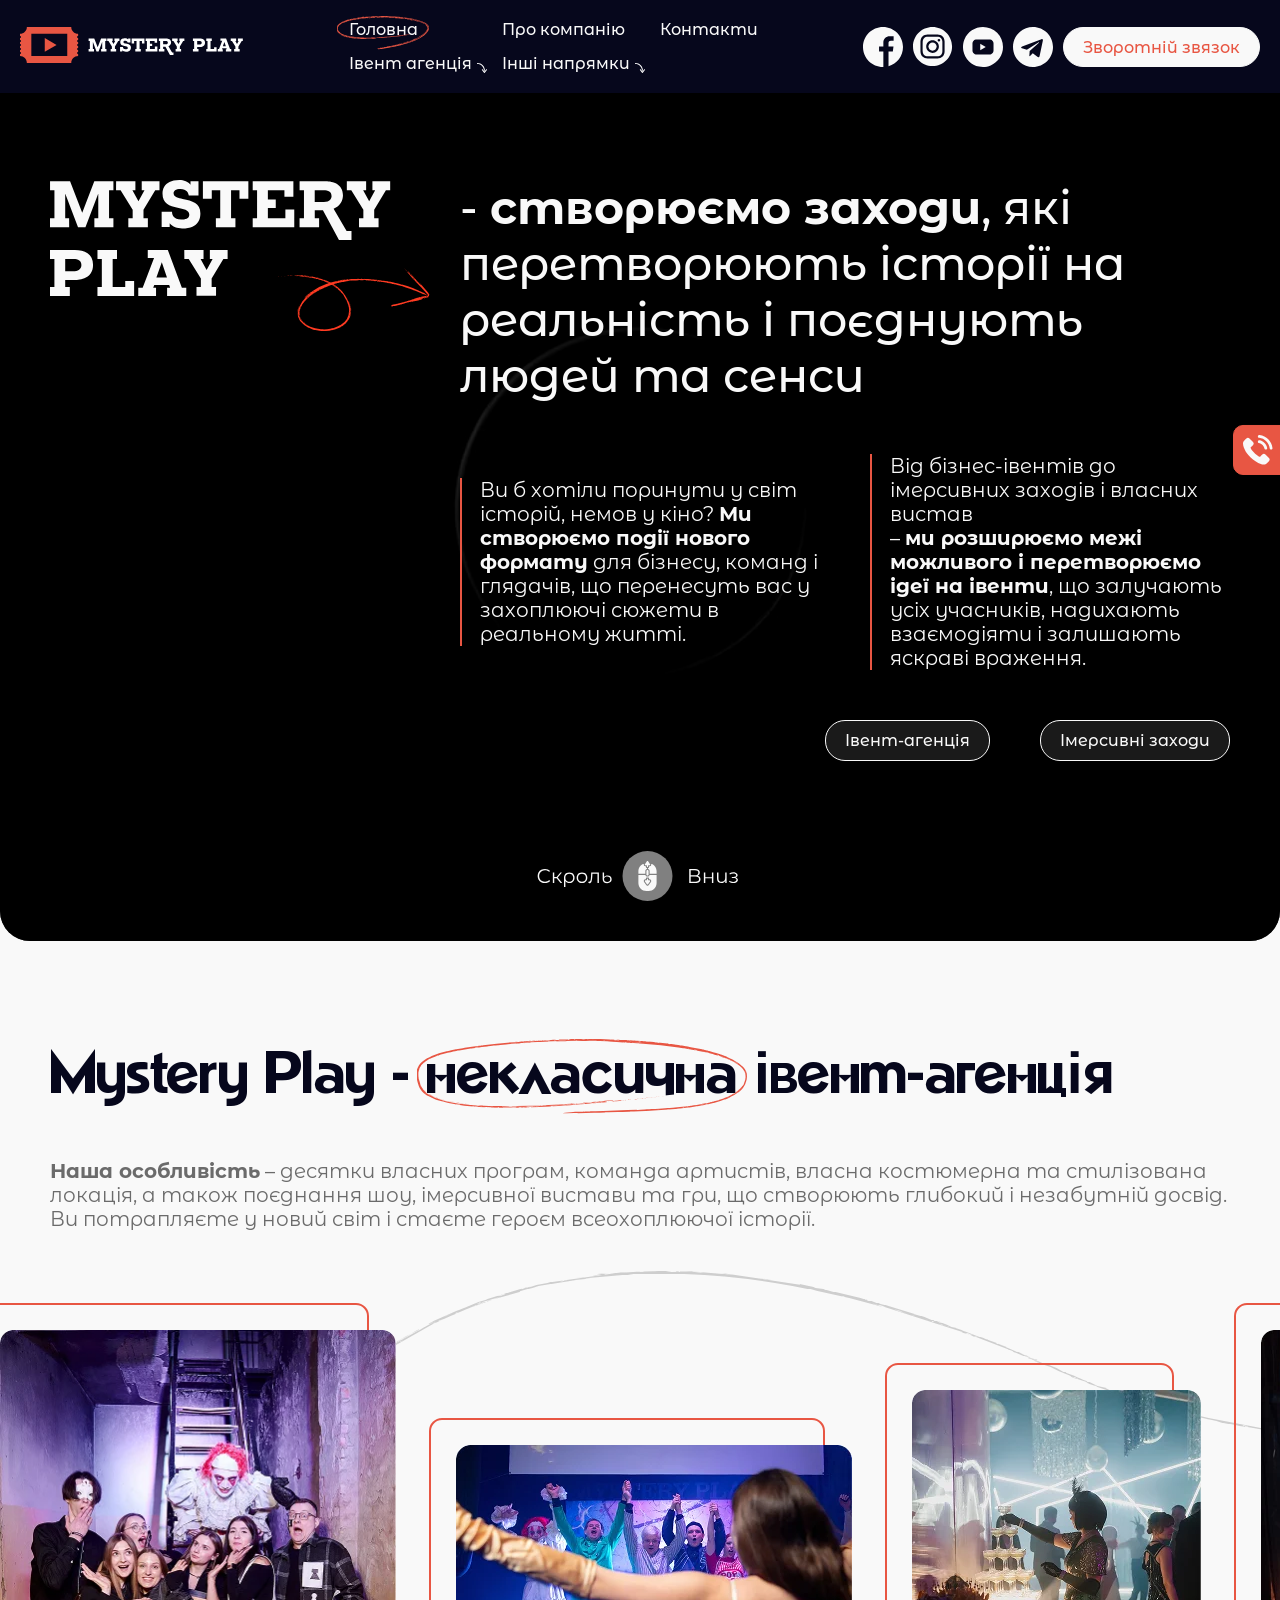
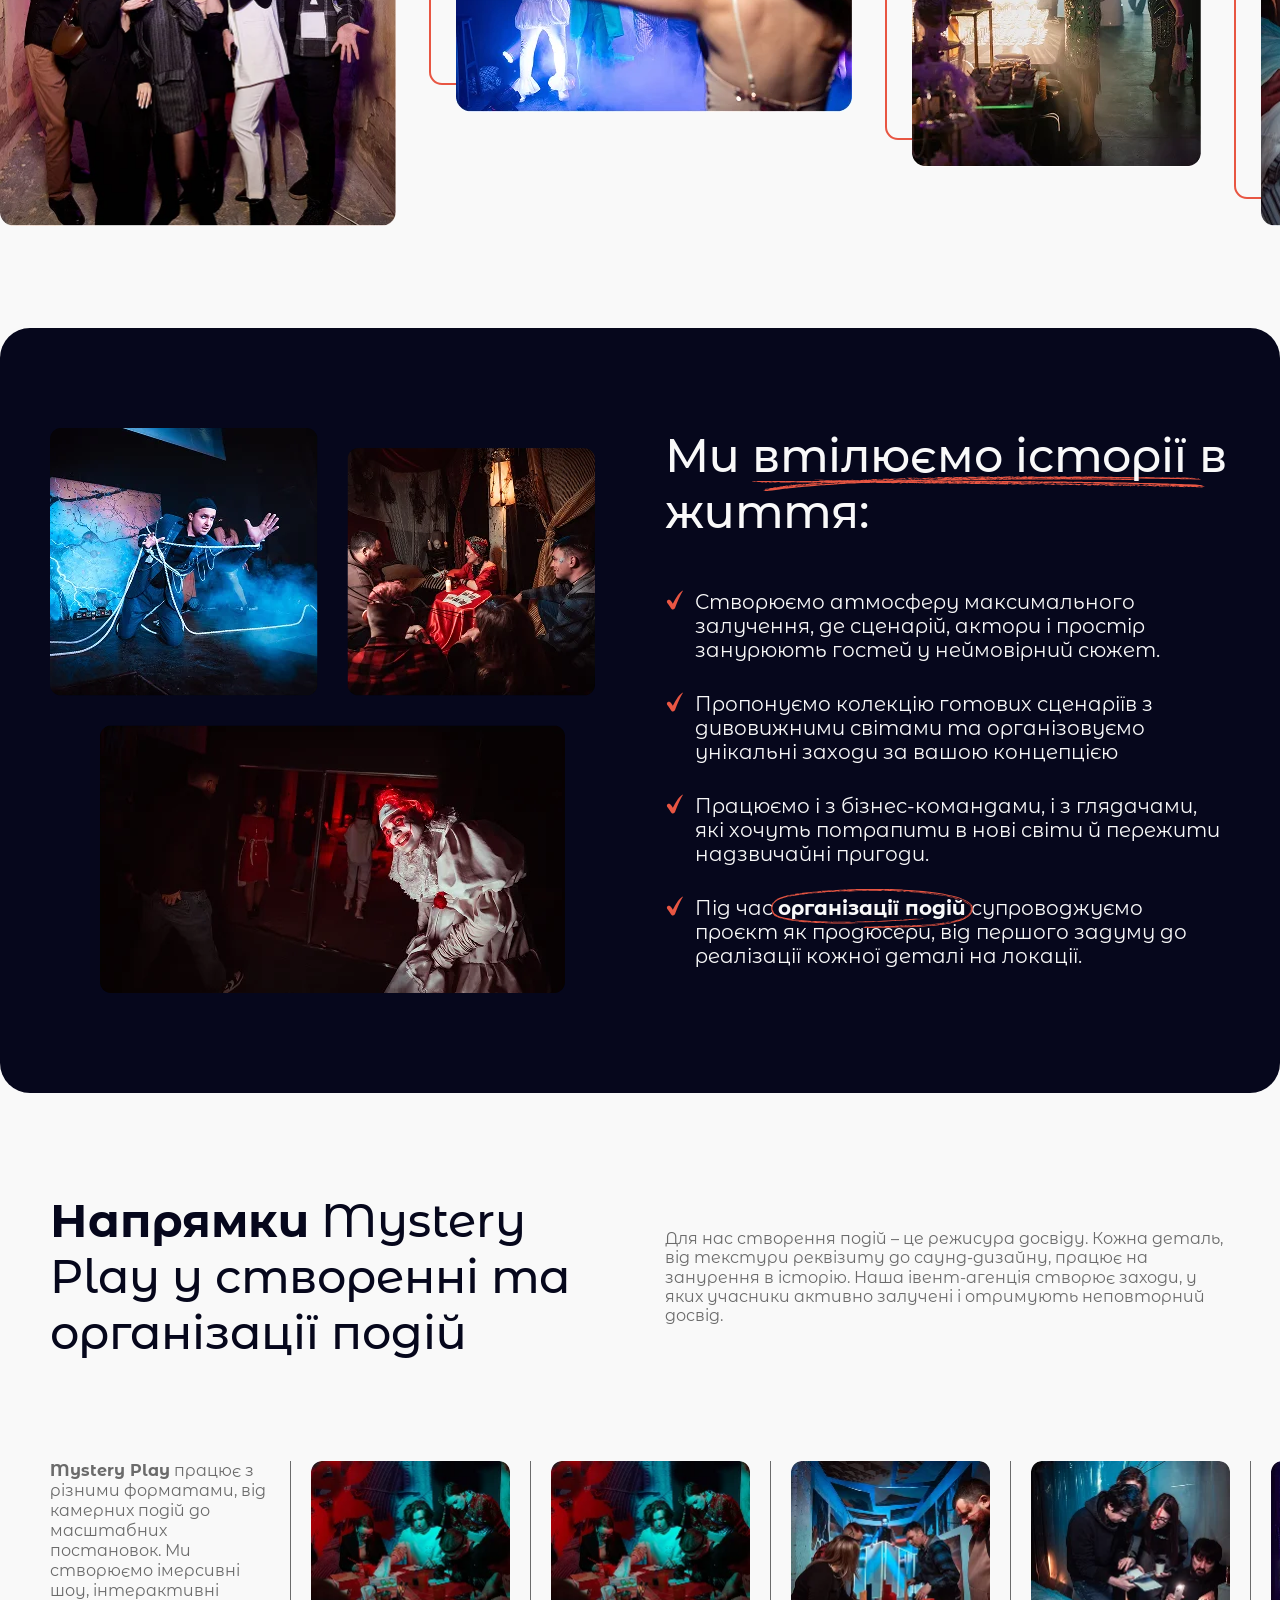
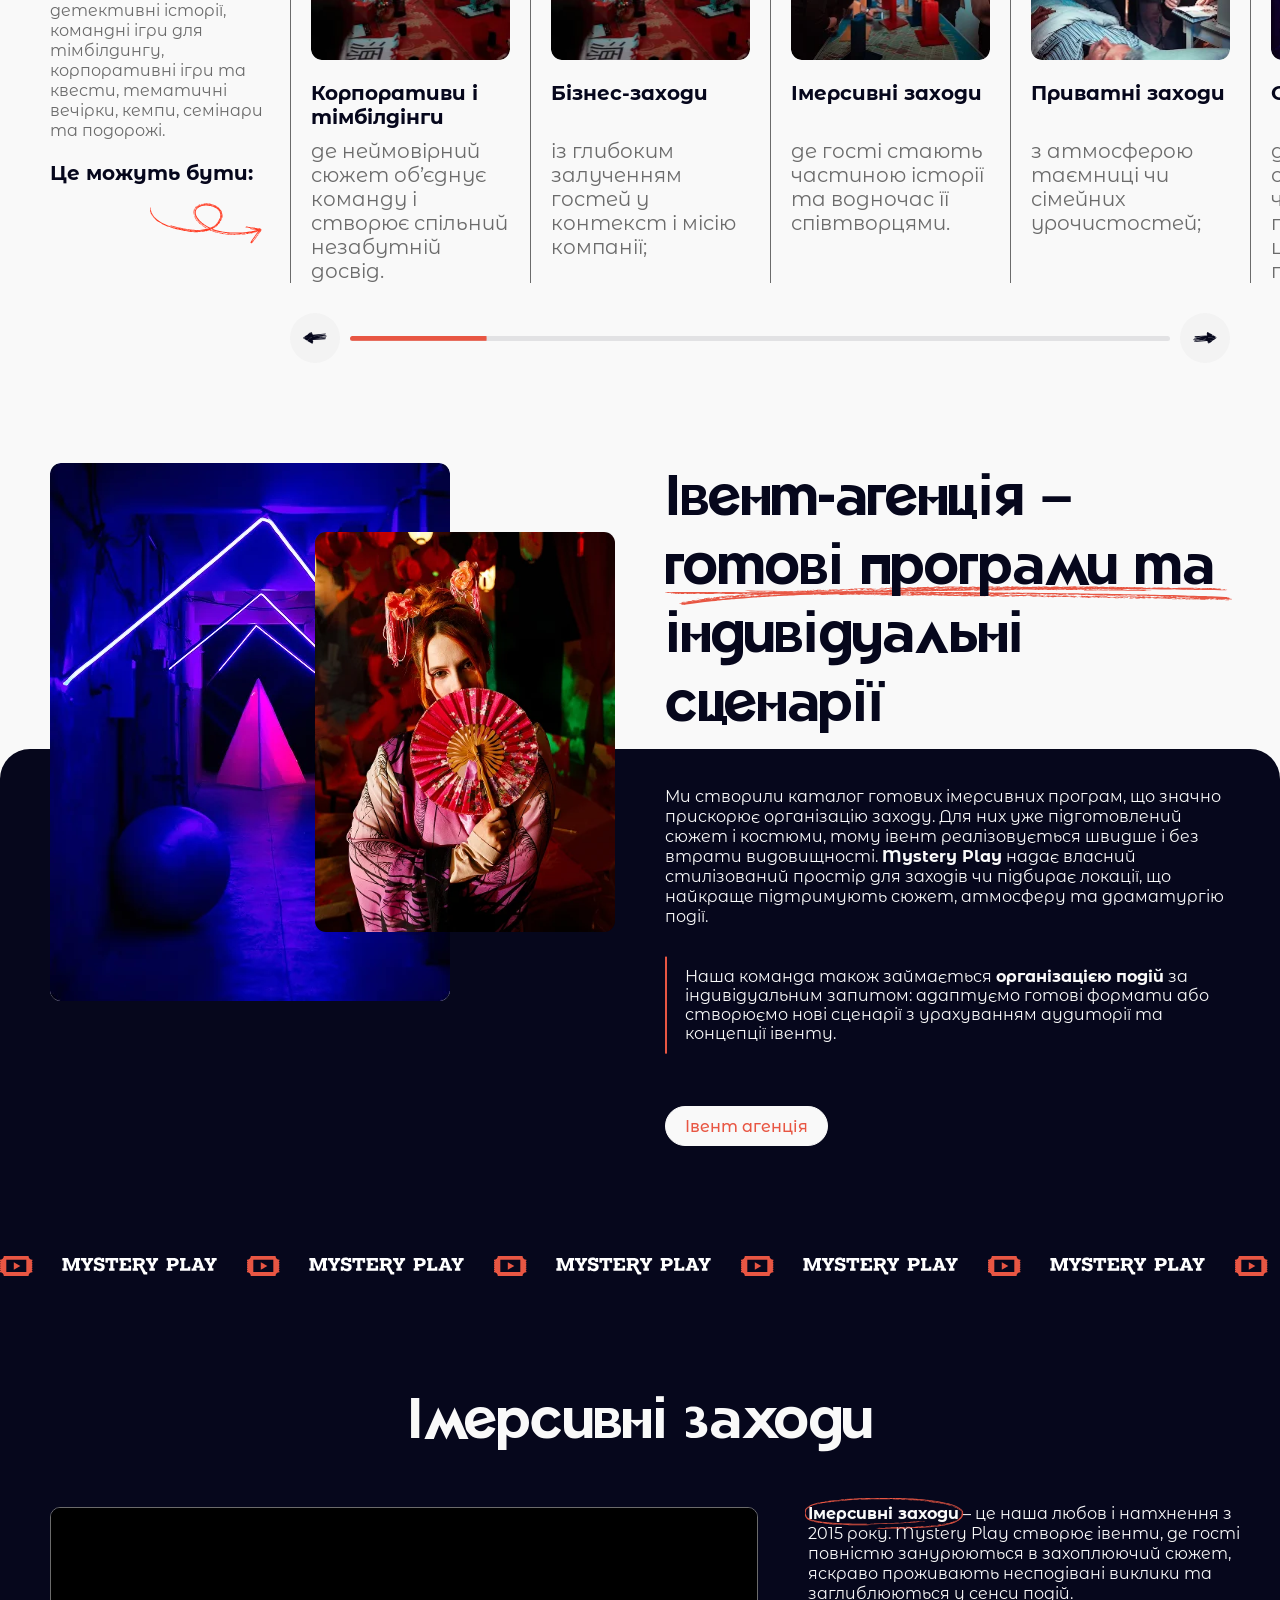
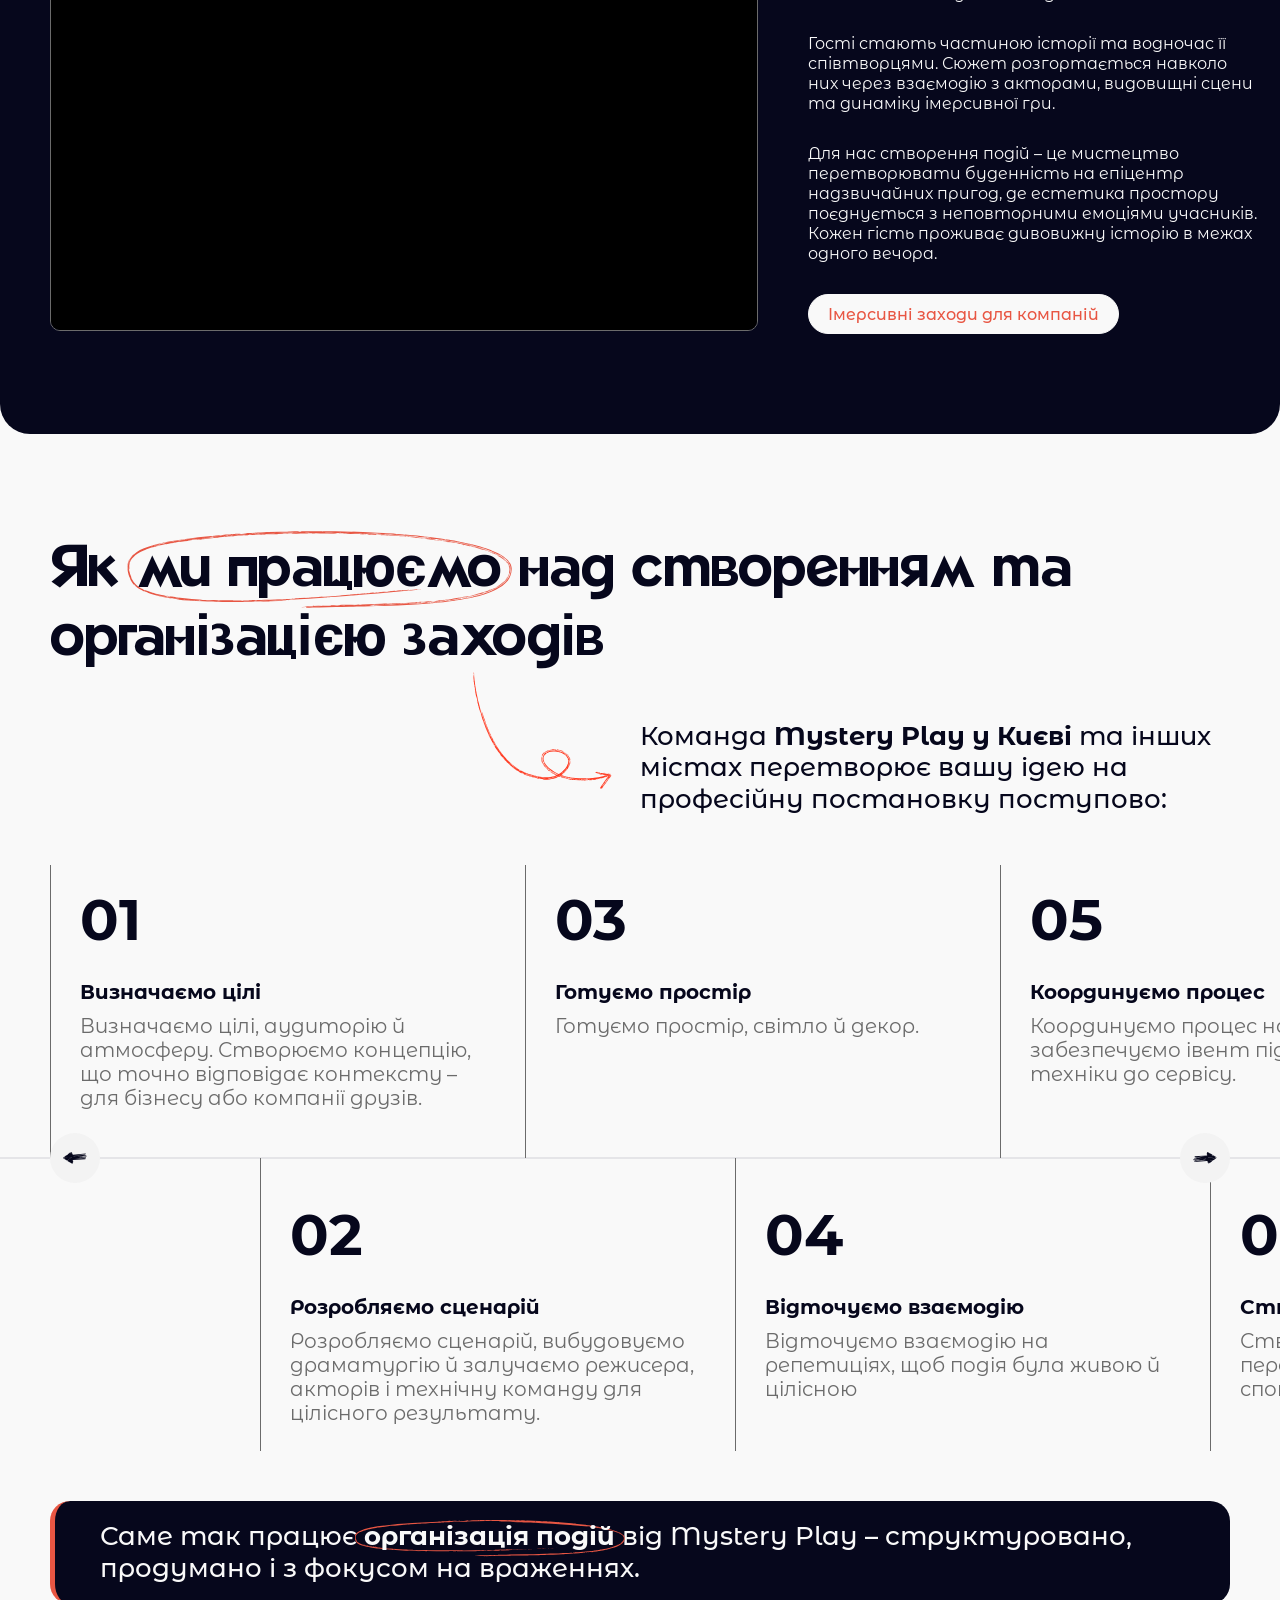
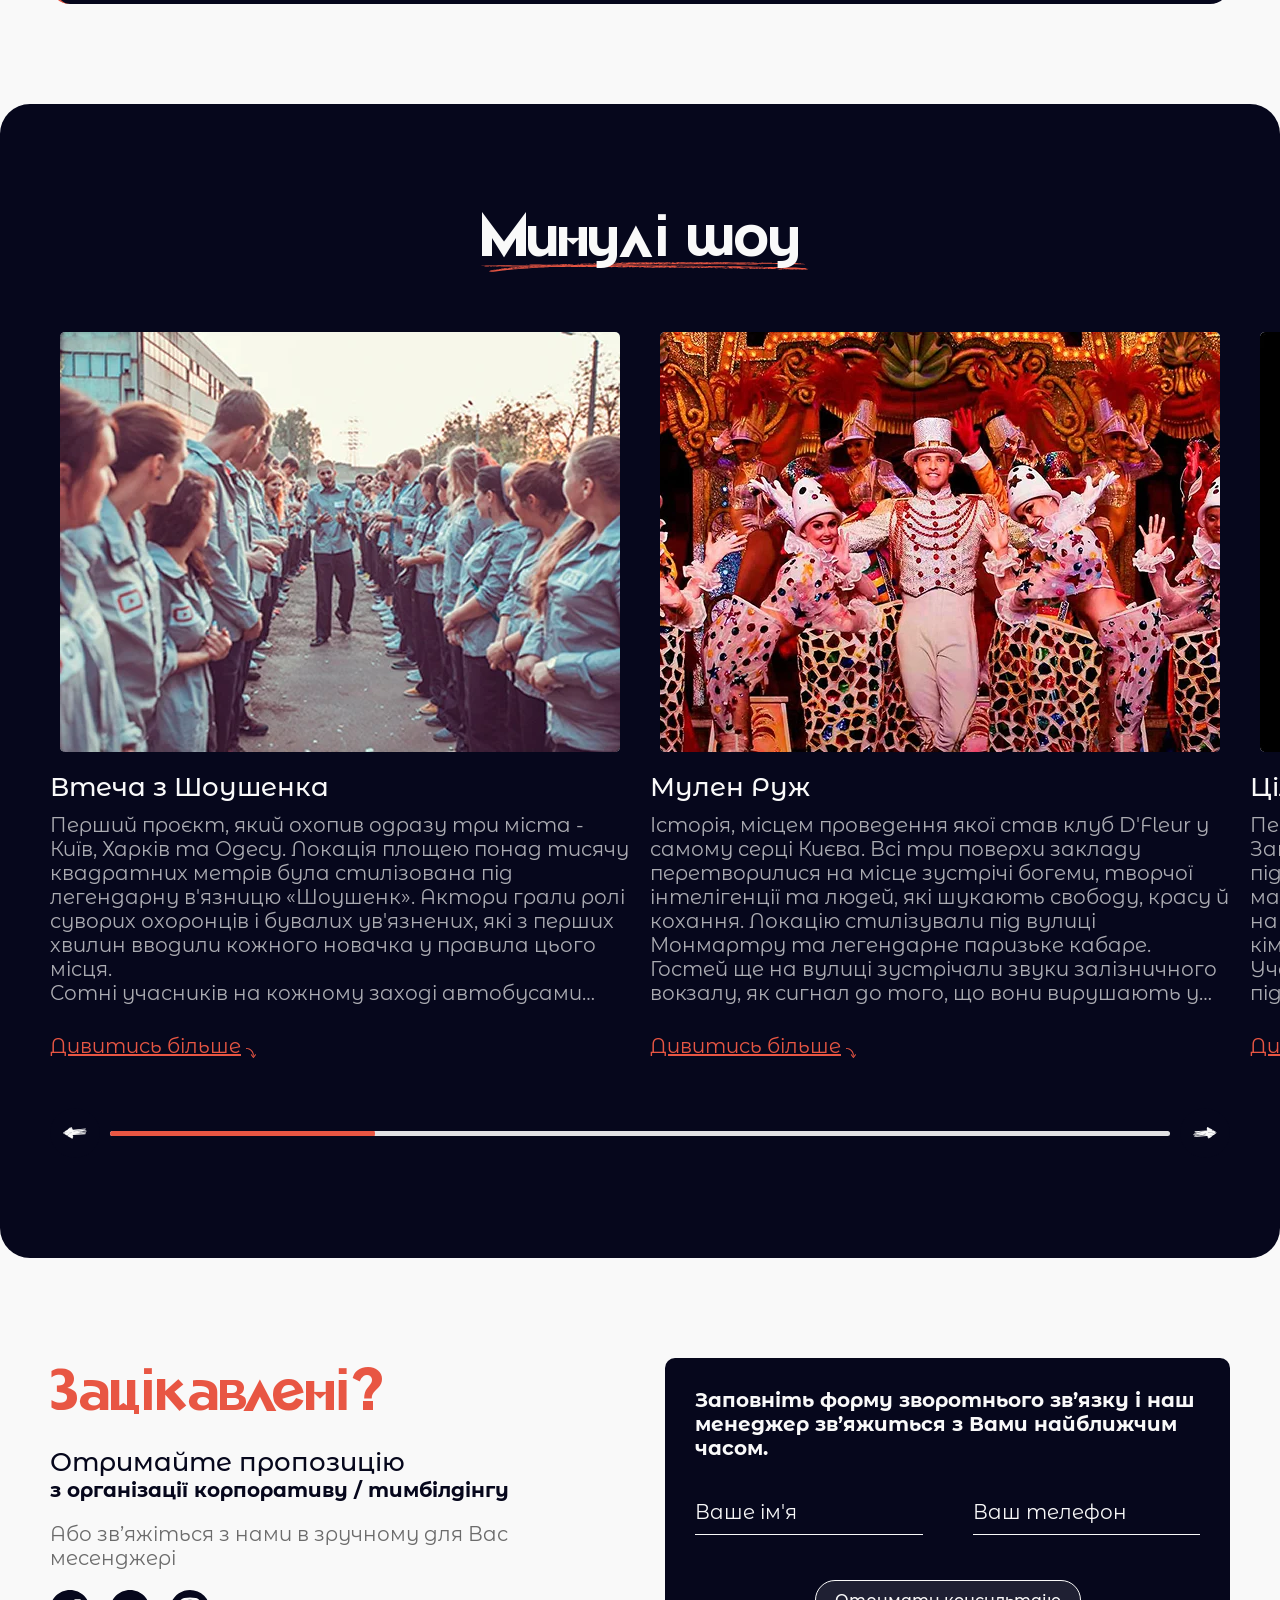
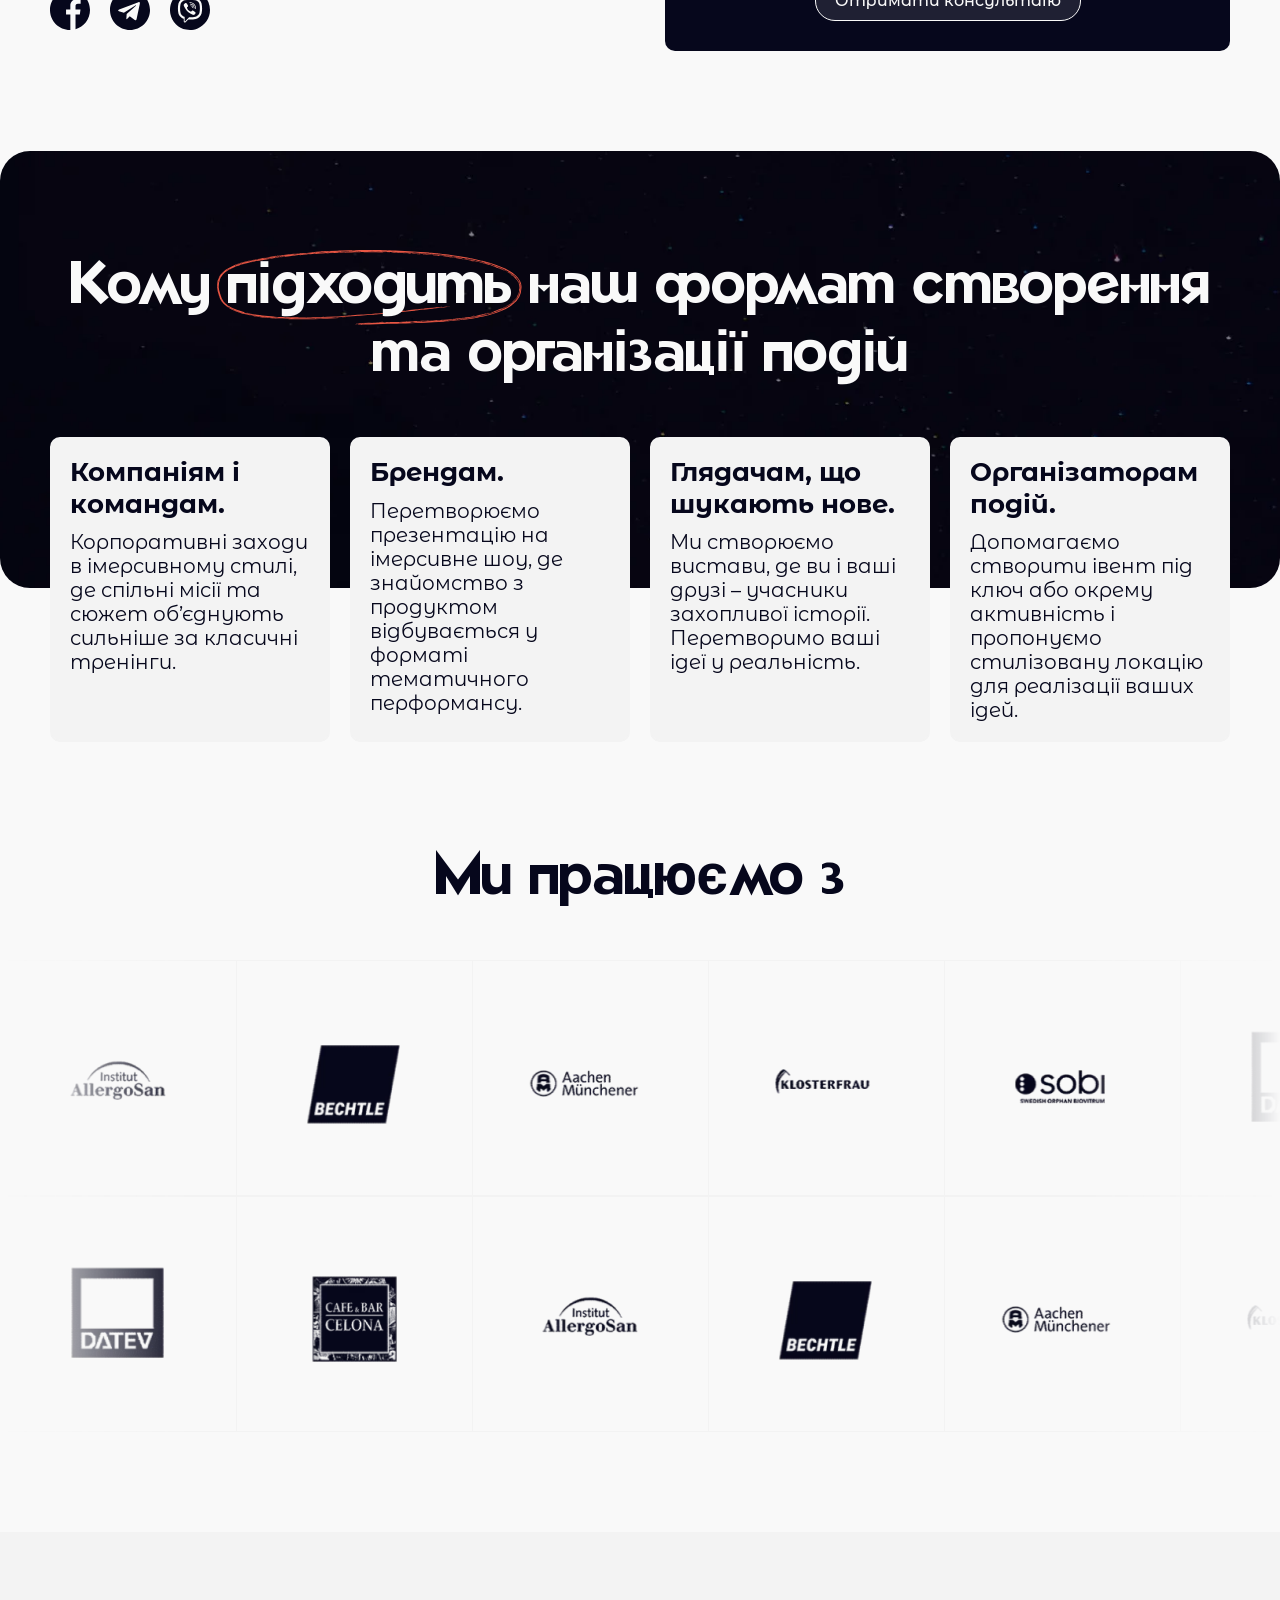
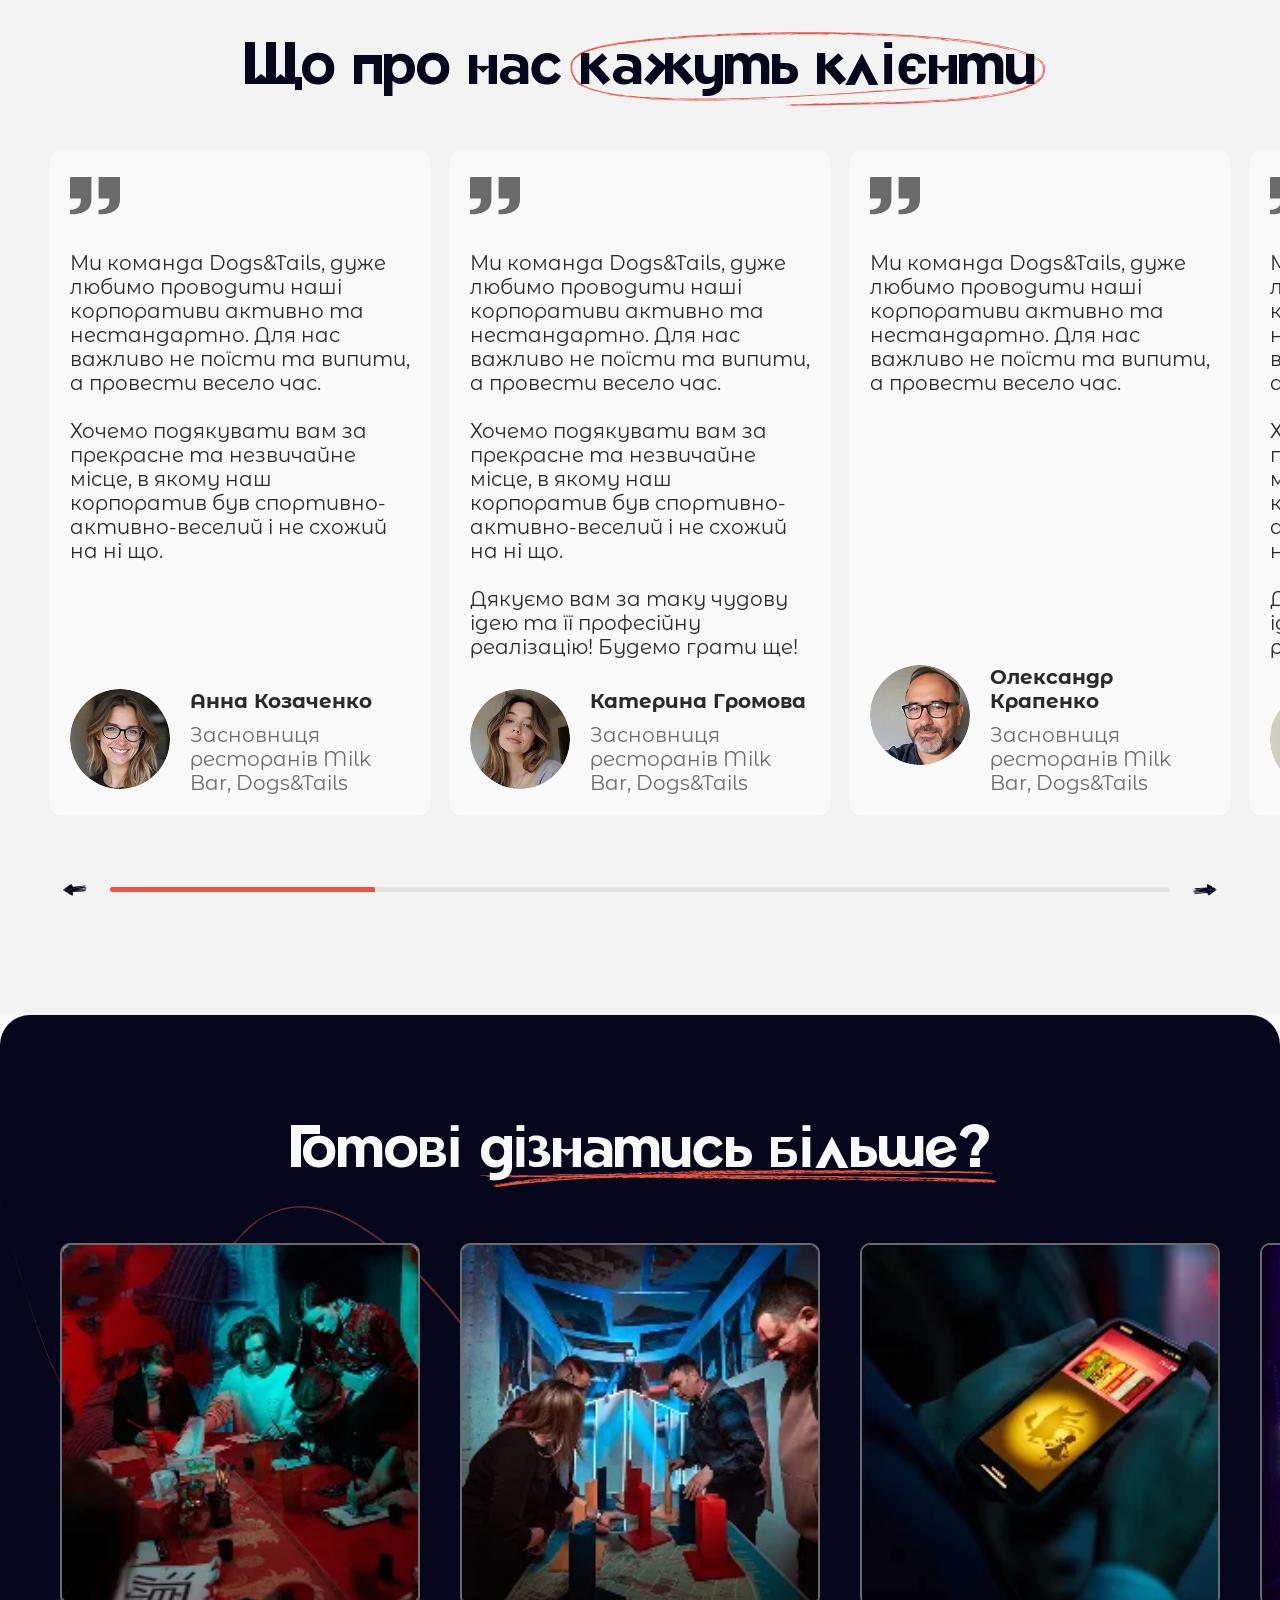
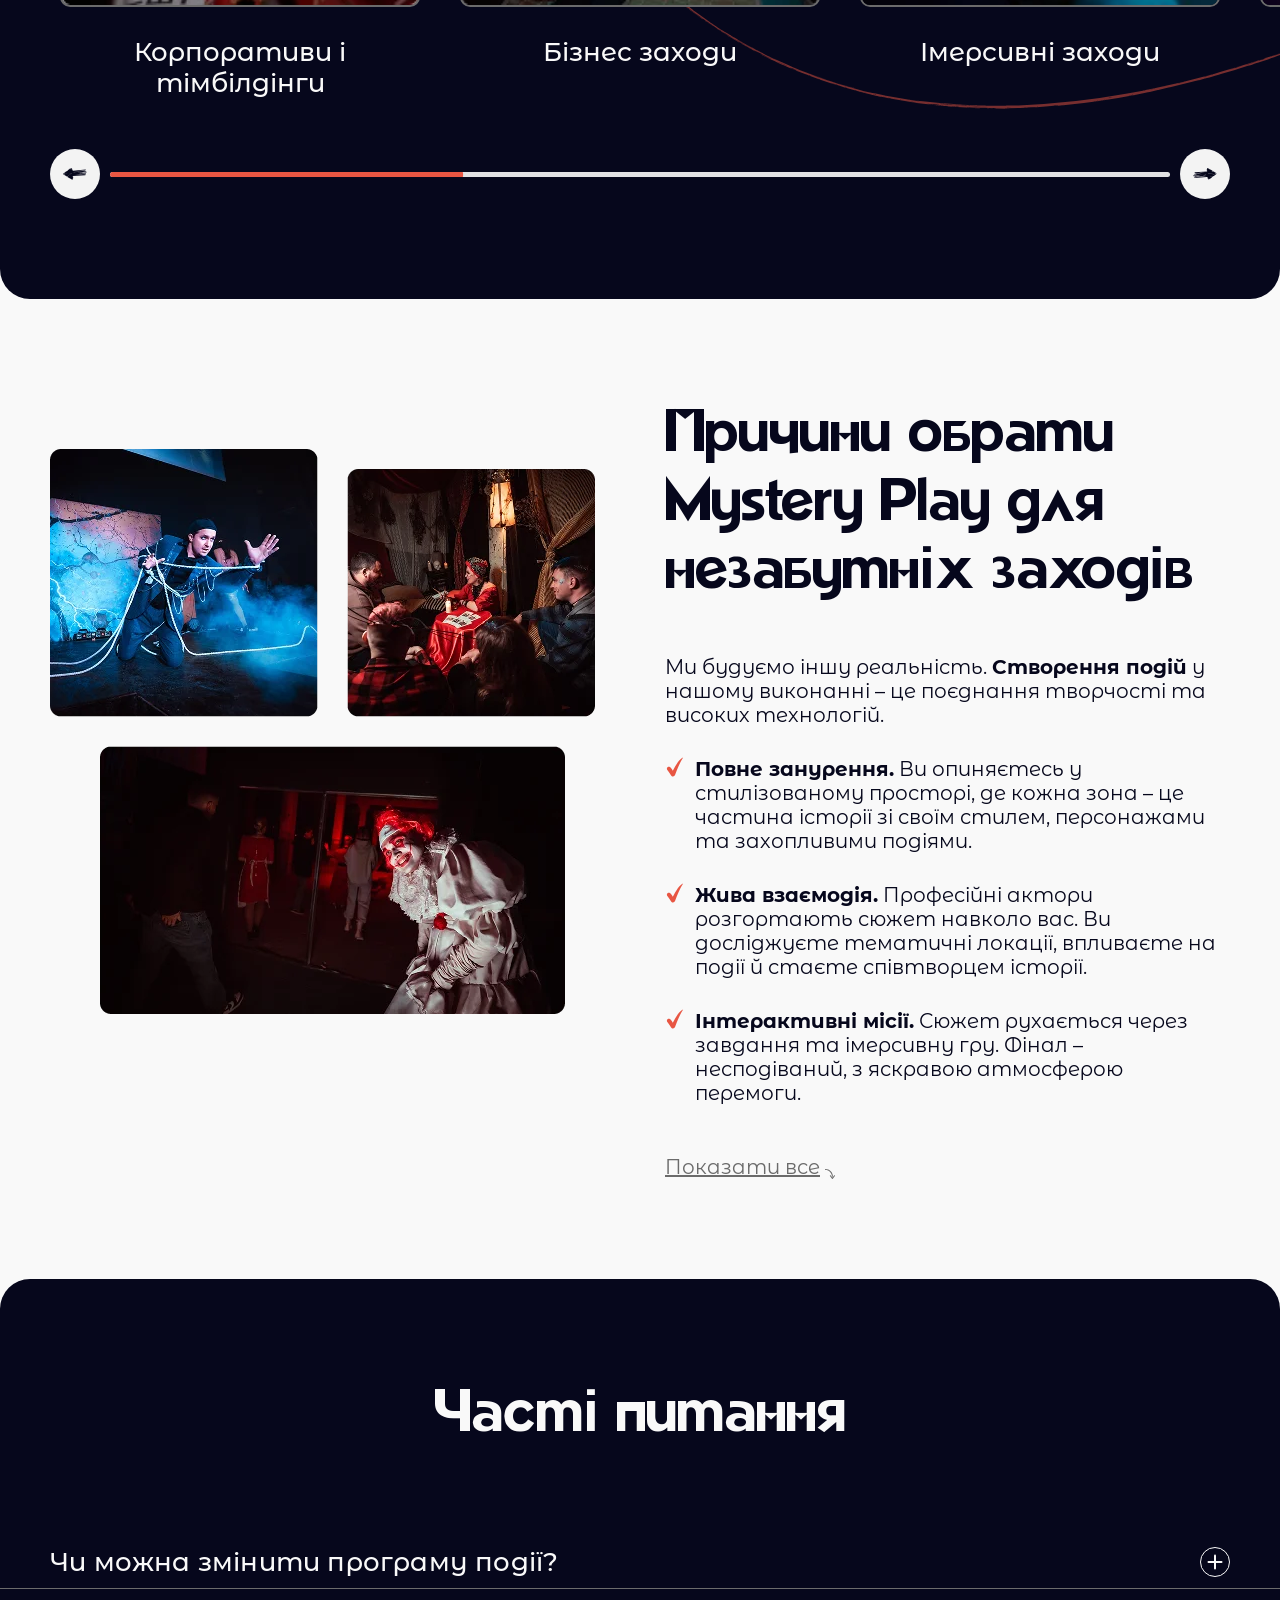
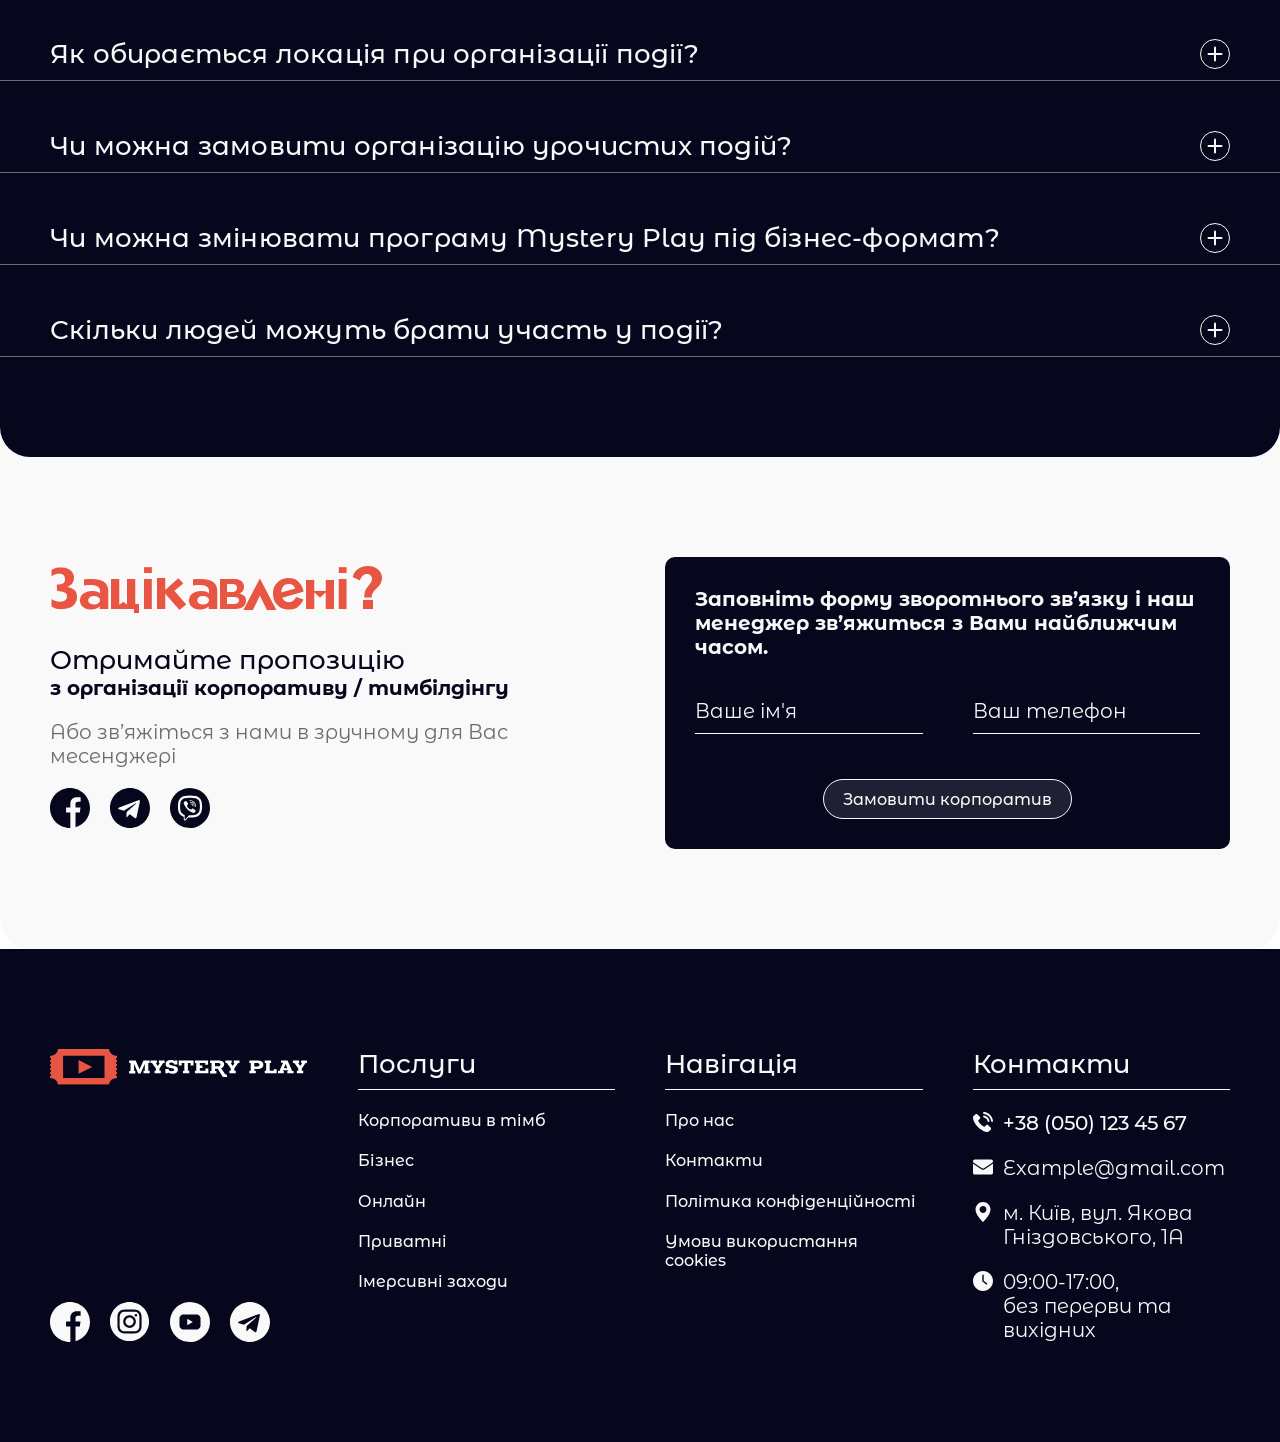
==== commit 0d05d5d8: "new links" ====
--- a/index.html
+++ b/index.html
@@ -34,7 +34,7 @@
                </svg>
             </li>
             <li class="mobile-nav__item">
-               <a href="" class="mobile-nav__link">Про компанію</a>
+               <a href="./about-us.html" class="mobile-nav__link">Про компанію</a>
             </li>
             <li class="mobile-nav__item">
                Інші напрямки
@@ -186,7 +186,7 @@
             </li>
             <li class="nav__item">
                <img class="nav__round" src="./img/round3.svg" alt="">
-               <a href="" class="nav__link">Про компанію</a>
+               <a href="./about-us.html" class="nav__link">Про компанію</a>
             </li>
             <li class="nav__item">
                <img class="nav__round" src="./img/round4.svg" alt="">
@@ -283,7 +283,7 @@
                      </div>
                   </div>
                   <div class="hero-home__buttons">
-                     <a href="" class="button button--color-type2 button--size-type3">Івент-агенція</a>
+                     <a href="./services.html" class="button button--color-type2 button--size-type3">Івент-агенція</a>
                      <a href="" class="button button--color-type2 button--size-type3">Імерсивні заходи</a>
                   </div>
                </div>
--- a/css/style.css
+++ b/css/style.css
@@ -1 +1 @@
-a,abbr,acronym,address,applet,big,blockquote,body,caption,cite,code,dd,del,dfn,div,dl,dt,em,fieldset,font,form,h1,h2,h3,h4,h5,h6,html,iframe,img,ins,kbd,label,legend,li,object,ol,p,pre,q,s,samp,small,span,strike,strong,sub,sup,table,tbody,td,tfoot,th,thead,tr,tt,ul,var{margin:0;padding:0;border:0;outline:0;font-weight:inherit;font-style:inherit;font-size:100%;font-family:inherit;vertical-align:baseline}:focus{outline:0}body{line-height:1;color:black;background:white}body *{-webkit-box-sizing:border-box;box-sizing:border-box}ol,ul{list-style:none}table{border-collapse:separate;border-spacing:0}caption,td,th{text-align:left;font-weight:normal}blockquote:after,blockquote:before,q:after,q:before{content:""}blockquote,q{quotes:"" ""}button{display:block;cursor:pointer;-webkit-transition:0.3s;transition:0.3s;-webkit-appearance:none;-moz-appearance:none;appearance:none;background:none;border:none;padding:0}button:hover{-webkit-transition:0.3s;transition:0.3s}a{display:inline-block;text-decoration:none;-webkit-transition:0.3s;transition:0.3s}a:focus,button:focus,img:focus,input:focus,li:focus{outline:none}button{-webkit-appearance:none;-moz-appearance:none;appearance:none}input::-webkit-input-placeholder{opacity:1}input::-moz-placeholder{opacity:1}input:-moz-placeholder{opacity:1}input:-ms-input-placeholder{opacity:1}textarea::-webkit-input-placeholder{opacity:1}textarea::-moz-placeholder{opacity:1}textarea:-moz-placeholder{opacity:1}textarea:-ms-input-placeholder{opacity:1}input,input[type=color],input[type=date],input[type=datetime-local],input[type=datetime],input[type=email],input[type=month],input[type=number],input[type=password],input[type=search],input[type=tel],input[type=text],input[type=time],input[type=url],input[type=week],option,select,select:focus,textarea{-webkit-box-shadow:none;box-shadow:none}@font-face{font-family:"Montserrat-Alternates";src:url("../fonts/MontserratAlternates-Bold.woff2") format("woff2");font-weight:700;font-style:normal;font-display:swap}@font-face{font-family:"Montserrat-Alternates";src:url("../fonts/MontserratAlternates-Medium.woff2") format("woff2");font-weight:500;font-style:normal;font-display:swap}@font-face{font-family:"Montserrat-Alternates";src:url("../fonts/MontserratAlternates-Black.woff2") format("woff2");font-weight:900;font-style:normal;font-display:swap}@font-face{font-family:"Montserrat-Alternates";src:url("../fonts/MontserratAlternates-Bold.woff2") format("woff2");font-weight:bold;font-style:normal;font-display:swap}@font-face{font-family:"Montserrat-Alternates";src:url("../fonts/MontserratAlternates-Regular.woff2") format("woff2");font-weight:normal;font-style:normal;font-display:swap}@font-face{font-family:"Montserrat-Alternates";src:url("../fonts/MontserratAlternates-Light.woff2") format("woff2");font-weight:300;font-style:normal;font-display:swap}@font-face{font-family:"Inter";src:url("../fonts/Inter18pt-Bold.woff2") format("woff2");font-weight:600;font-style:normal;font-display:swap}@font-face{font-family:"Inter";src:url("../fonts/Inter18pt-Medium.woff2") format("woff2");font-weight:500;font-style:normal;font-display:swap}@font-face{font-family:"Inter";src:url("../fonts/Inter18pt-Black.woff2") format("woff2");font-weight:900;font-style:normal;font-display:swap}@font-face{font-family:"Inter";src:url("../fonts/Inter18pt-Bold.woff2") format("woff2");font-weight:bold;font-style:normal;font-display:swap}@font-face{font-family:"Inter";src:url("../fonts/Inter18pt-Regular.woff2") format("woff2");font-weight:normal;font-style:normal;font-display:swap}@font-face{font-family:"Inter";src:url("../fonts/Inter18pt-Bold.woff2") format("woff2");font-weight:bold;font-style:normal;font-display:swap}@font-face{font-family:"Inter";src:url("../fonts/Inter18pt-Light.woff2") format("woff2");font-weight:300;font-style:normal;font-display:swap}@font-face{font-family:"P_napoli-bold";src:url("../fonts/P_napolibold-Bold.woff2") format("woff2");font-weight:700;font-style:normal;font-display:swap}@font-face{font-family:swiper-icons;src:url("data:application/font-woff;charset=utf-8;base64, [base64]//wADZ2x5ZgAAAywAAADMAAAD2MHtryVoZWFkAAABbAAAADAAAAA2E2+eoWhoZWEAAAGcAAAAHwAAACQC9gDzaG10eAAAAigAAAAZAAAArgJkABFsb2NhAAAC0AAAAFoAAABaFQAUGG1heHAAAAG8AAAAHwAAACAAcABAbmFtZQAAA/gAAAE5AAACXvFdBwlwb3N0AAAFNAAAAGIAAACE5s74hXjaY2BkYGAAYpf5Hu/j+W2+MnAzMYDAzaX6QjD6/4//Bxj5GA8AuRwMYGkAPywL13jaY2BkYGA88P8Agx4j+/8fQDYfA1AEBWgDAIB2BOoAeNpjYGRgYNBh4GdgYgABEMnIABJzYNADCQAACWgAsQB42mNgYfzCOIGBlYGB0YcxjYGBwR1Kf2WQZGhhYGBiYGVmgAFGBiQQkOaawtDAoMBQxXjg/wEGPcYDDA4wNUA2CCgwsAAAO4EL6gAAeNpj2M0gyAACqxgGNWBkZ2D4/wMA+xkDdgAAAHjaY2BgYGaAYBkGRgYQiAHyGMF8FgYHIM3DwMHABGQrMOgyWDLEM1T9/w8UBfEMgLzE////P/5//f/V/xv+r4eaAAeMbAxwIUYmIMHEgKYAYjUcsDAwsLKxc3BycfPw8jEQA/[base64]/uznmfPFBNODM2K7MTQ45YEAZqGP81AmGGcF3iPqOop0r1SPTaTbVkfUe4HXj97wYE+yNwWYxwWu4v1ugWHgo3S1XdZEVqWM7ET0cfnLGxWfkgR42o2PvWrDMBSFj/IHLaF0zKjRgdiVMwScNRAoWUoH78Y2icB/yIY09An6AH2Bdu/UB+yxopYshQiEvnvu0dURgDt8QeC8PDw7Fpji3fEA4z/PEJ6YOB5hKh4dj3EvXhxPqH/SKUY3rJ7srZ4FZnh1PMAtPhwP6fl2PMJMPDgeQ4rY8YT6Gzao0eAEA409DuggmTnFnOcSCiEiLMgxCiTI6Cq5DZUd3Qmp10vO0LaLTd2cjN4fOumlc7lUYbSQcZFkutRG7g6JKZKy0RmdLY680CDnEJ+UMkpFFe1RN7nxdVpXrC4aTtnaurOnYercZg2YVmLN/d/gczfEimrE/fs/bOuq29Zmn8tloORaXgZgGa78yO9/cnXm2BpaGvq25Dv9S4E9+5SIc9PqupJKhYFSSl47+Qcr1mYNAAAAeNptw0cKwkAAAMDZJA8Q7OUJvkLsPfZ6zFVERPy8qHh2YER+3i/BP83vIBLLySsoKimrqKqpa2hp6+jq6RsYGhmbmJqZSy0sraxtbO3sHRydnEMU4uR6yx7JJXveP7WrDycAAAAAAAH//wACeNpjYGRgYOABYhkgZgJCZgZNBkYGLQZtIJsFLMYAAAw3ALgAeNolizEKgDAQBCchRbC2sFER0YD6qVQiBCv/H9ezGI6Z5XBAw8CBK/m5iQQVauVbXLnOrMZv2oLdKFa8Pjuru2hJzGabmOSLzNMzvutpB3N42mNgZGBg4GKQYzBhYMxJLMlj4GBgAYow/P/PAJJhLM6sSoWKfWCAAwDAjgbRAAB42mNgYGBkAIIbCZo5IPrmUn0hGA0AO8EFTQAA");font-weight:400;font-style:normal}:root{--swiper-theme-color:#007aff}:host{position:relative;display:block;margin-left:auto;margin-right:auto;z-index:1}.swiper{margin-left:auto;margin-right:auto;position:relative;overflow:hidden;list-style:none;padding:0;z-index:1;display:block}.swiper-vertical>.swiper-wrapper{-webkit-box-orient:vertical;-webkit-box-direction:normal;-ms-flex-direction:column;flex-direction:column}.swiper-wrapper{position:relative;width:100%;height:100%;z-index:1;display:-webkit-box;display:-ms-flexbox;display:flex;-webkit-transition-property:-webkit-transform;transition-property:-webkit-transform;transition-property:transform;transition-property:transform,-webkit-transform;-webkit-transition-timing-function:var(--swiper-wrapper-transition-timing-function,initial);transition-timing-function:var(--swiper-wrapper-transition-timing-function,initial);-webkit-box-sizing:content-box;box-sizing:content-box}.swiper-android .swiper-slide,.swiper-ios .swiper-slide,.swiper-wrapper{-webkit-transform:translate3d(0px,0,0);transform:translate3d(0px,0,0)}.swiper-horizontal{-ms-touch-action:pan-y;touch-action:pan-y}.swiper-vertical{-ms-touch-action:pan-x;touch-action:pan-x}.swiper-slide{-ms-flex-negative:0;flex-shrink:0;width:100%;height:100%;position:relative;-webkit-transition-property:-webkit-transform;transition-property:-webkit-transform;transition-property:transform;transition-property:transform,-webkit-transform;display:block}.swiper-slide-invisible-blank{visibility:hidden}.swiper-autoheight,.swiper-autoheight .swiper-slide{height:auto}.swiper-autoheight .swiper-wrapper{-webkit-box-align:start;-ms-flex-align:start;align-items:flex-start;-webkit-transition-property:height,-webkit-transform;transition-property:height,-webkit-transform;transition-property:transform,height;transition-property:transform,height,-webkit-transform}.swiper-backface-hidden .swiper-slide{-webkit-transform:translateZ(0);transform:translateZ(0);-webkit-backface-visibility:hidden;backface-visibility:hidden}.swiper-3d.swiper-css-mode .swiper-wrapper{-webkit-perspective:1200px;perspective:1200px}.swiper-3d .swiper-wrapper{-webkit-transform-style:preserve-3d;transform-style:preserve-3d}.swiper-3d{-webkit-perspective:1200px;perspective:1200px}.swiper-3d .swiper-cube-shadow,.swiper-3d .swiper-slide{-webkit-transform-style:preserve-3d;transform-style:preserve-3d}.swiper-css-mode>.swiper-wrapper{overflow:auto;scrollbar-width:none;-ms-overflow-style:none}.swiper-css-mode>.swiper-wrapper::-webkit-scrollbar{display:none}.swiper-css-mode>.swiper-wrapper>.swiper-slide{scroll-snap-align:start start}.swiper-css-mode.swiper-horizontal>.swiper-wrapper{-ms-scroll-snap-type:x mandatory;scroll-snap-type:x mandatory}.swiper-css-mode.swiper-vertical>.swiper-wrapper{-ms-scroll-snap-type:y mandatory;scroll-snap-type:y mandatory}.swiper-css-mode.swiper-free-mode>.swiper-wrapper{-ms-scroll-snap-type:none;scroll-snap-type:none}.swiper-css-mode.swiper-free-mode>.swiper-wrapper>.swiper-slide{scroll-snap-align:none}.swiper-css-mode.swiper-centered>.swiper-wrapper:before{content:"";-ms-flex-negative:0;flex-shrink:0;-webkit-box-ordinal-group:10000;-ms-flex-order:9999;order:9999}.swiper-css-mode.swiper-centered>.swiper-wrapper>.swiper-slide{scroll-snap-align:center center;scroll-snap-stop:always}.swiper-css-mode.swiper-centered.swiper-horizontal>.swiper-wrapper>.swiper-slide:first-child{-webkit-margin-start:var(--swiper-centered-offset-before);margin-inline-start:var(--swiper-centered-offset-before)}.swiper-css-mode.swiper-centered.swiper-horizontal>.swiper-wrapper:before{height:100%;min-height:1px;width:var(--swiper-centered-offset-after)}.swiper-css-mode.swiper-centered.swiper-vertical>.swiper-wrapper>.swiper-slide:first-child{-webkit-margin-before:var(--swiper-centered-offset-before);margin-block-start:var(--swiper-centered-offset-before)}.swiper-css-mode.swiper-centered.swiper-vertical>.swiper-wrapper:before{width:100%;min-width:1px;height:var(--swiper-centered-offset-after)}.swiper-3d .swiper-slide-shadow,.swiper-3d .swiper-slide-shadow-bottom,.swiper-3d .swiper-slide-shadow-left,.swiper-3d .swiper-slide-shadow-right,.swiper-3d .swiper-slide-shadow-top{position:absolute;left:0;top:0;width:100%;height:100%;pointer-events:none;z-index:10}.swiper-3d .swiper-slide-shadow{background:rgba(0,0,0,0.15)}.swiper-3d .swiper-slide-shadow-left{background-image:-webkit-gradient(linear,right top,left top,from(rgba(0,0,0,0.5)),to(rgba(0,0,0,0)));background-image:linear-gradient(to left,rgba(0,0,0,0.5),rgba(0,0,0,0))}.swiper-3d .swiper-slide-shadow-right{background-image:-webkit-gradient(linear,left top,right top,from(rgba(0,0,0,0.5)),to(rgba(0,0,0,0)));background-image:linear-gradient(to right,rgba(0,0,0,0.5),rgba(0,0,0,0))}.swiper-3d .swiper-slide-shadow-top{background-image:-webkit-gradient(linear,left bottom,left top,from(rgba(0,0,0,0.5)),to(rgba(0,0,0,0)));background-image:linear-gradient(to top,rgba(0,0,0,0.5),rgba(0,0,0,0))}.swiper-3d .swiper-slide-shadow-bottom{background-image:-webkit-gradient(linear,left top,left bottom,from(rgba(0,0,0,0.5)),to(rgba(0,0,0,0)));background-image:linear-gradient(to bottom,rgba(0,0,0,0.5),rgba(0,0,0,0))}.swiper-lazy-preloader{width:42px;height:42px;position:absolute;left:50%;top:50%;margin-left:-21px;margin-top:-21px;z-index:10;-webkit-transform-origin:50%;transform-origin:50%;-webkit-box-sizing:border-box;box-sizing:border-box;border:4px solid var(--swiper-preloader-color,var(--swiper-theme-color));border-radius:50%;border-top-color:transparent}.swiper-watch-progress .swiper-slide-visible .swiper-lazy-preloader,.swiper:not(.swiper-watch-progress) .swiper-lazy-preloader{-webkit-animation:swiper-preloader-spin 1s infinite linear;animation:swiper-preloader-spin 1s infinite linear}.swiper-lazy-preloader-white{--swiper-preloader-color:#fff}.swiper-lazy-preloader-black{--swiper-preloader-color:#000}@-webkit-keyframes swiper-preloader-spin{0%{-webkit-transform:rotate(0deg);transform:rotate(0deg)}to{-webkit-transform:rotate(360deg);transform:rotate(360deg)}}@keyframes swiper-preloader-spin{0%{-webkit-transform:rotate(0deg);transform:rotate(0deg)}to{-webkit-transform:rotate(360deg);transform:rotate(360deg)}}.swiper-virtual .swiper-slide{-webkit-backface-visibility:hidden;-webkit-transform:translateZ(0);transform:translateZ(0)}.swiper-virtual.swiper-css-mode .swiper-wrapper:after{content:"";position:absolute;left:0;top:0;pointer-events:none}.swiper-virtual.swiper-css-mode.swiper-horizontal .swiper-wrapper:after{height:1px;width:var(--swiper-virtual-size)}.swiper-virtual.swiper-css-mode.swiper-vertical .swiper-wrapper:after{width:1px;height:var(--swiper-virtual-size)}:root{--swiper-navigation-size:44px}.swiper-button-next,.swiper-button-prev{position:absolute;top:var(--swiper-navigation-top-offset,50%);width:calc(var(--swiper-navigation-size) / 44 * 27);height:var(--swiper-navigation-size);margin-top:calc(0px - var(--swiper-navigation-size) / 2);z-index:10;cursor:pointer;display:-webkit-box;display:-ms-flexbox;display:flex;-webkit-box-align:center;-ms-flex-align:center;align-items:center;-webkit-box-pack:center;-ms-flex-pack:center;justify-content:center;color:var(--swiper-navigation-color,var(--swiper-theme-color))}.swiper-button-next.swiper-button-disabled,.swiper-button-prev.swiper-button-disabled{opacity:0.35;cursor:auto;pointer-events:none}.swiper-button-next.swiper-button-hidden,.swiper-button-prev.swiper-button-hidden{opacity:0;cursor:auto;pointer-events:none}.swiper-navigation-disabled .swiper-button-next,.swiper-navigation-disabled .swiper-button-prev{display:none!important}.swiper-button-next svg,.swiper-button-prev svg{width:100%;height:100%;-o-object-fit:contain;object-fit:contain;-webkit-transform-origin:center;transform-origin:center}.swiper-rtl .swiper-button-next svg,.swiper-rtl .swiper-button-prev svg{-webkit-transform:rotate(180deg);transform:rotate(180deg)}.swiper-button-prev,.swiper-rtl .swiper-button-next{left:var(--swiper-navigation-sides-offset,10px);right:auto}.swiper-button-next,.swiper-rtl .swiper-button-prev{right:var(--swiper-navigation-sides-offset,10px);left:auto}.swiper-button-lock{display:none}.swiper-button-next:after,.swiper-button-prev:after{font-family:swiper-icons;font-size:var(--swiper-navigation-size);text-transform:none!important;letter-spacing:0;font-variant:initial;line-height:1}.swiper-button-prev:after,.swiper-rtl .swiper-button-next:after{content:"prev"}.swiper-button-next,.swiper-rtl .swiper-button-prev{right:var(--swiper-navigation-sides-offset,10px);left:auto}.swiper-button-next:after,.swiper-rtl .swiper-button-prev:after{content:"next"}.swiper-pagination{position:absolute;text-align:center;-webkit-transition:0.3s opacity;transition:0.3s opacity;-webkit-transform:translate3d(0,0,0);transform:translate3d(0,0,0);z-index:10}.swiper-pagination.swiper-pagination-hidden{opacity:0}.swiper-pagination-disabled>.swiper-pagination,.swiper-pagination.swiper-pagination-disabled{display:none!important}.swiper-horizontal>.swiper-pagination-bullets,.swiper-pagination-bullets.swiper-pagination-horizontal,.swiper-pagination-custom,.swiper-pagination-fraction{bottom:var(--swiper-pagination-bottom,8px);top:var(--swiper-pagination-top,auto);left:0;width:100%}.swiper-pagination-bullets-dynamic{overflow:hidden;font-size:0}.swiper-pagination-bullets-dynamic .swiper-pagination-bullet{-webkit-transform:scale(0.33);transform:scale(0.33);position:relative}.swiper-pagination-bullets-dynamic .swiper-pagination-bullet-active{-webkit-transform:scale(1);transform:scale(1)}.swiper-pagination-bullets-dynamic .swiper-pagination-bullet-active-main{-webkit-transform:scale(1);transform:scale(1)}.swiper-pagination-bullets-dynamic .swiper-pagination-bullet-active-prev{-webkit-transform:scale(0.66);transform:scale(0.66)}.swiper-pagination-bullets-dynamic .swiper-pagination-bullet-active-prev-prev{-webkit-transform:scale(0.33);transform:scale(0.33)}.swiper-pagination-bullets-dynamic .swiper-pagination-bullet-active-next{-webkit-transform:scale(0.66);transform:scale(0.66)}.swiper-pagination-bullets-dynamic .swiper-pagination-bullet-active-next-next{-webkit-transform:scale(0.33);transform:scale(0.33)}.swiper-pagination-bullet{width:var(--swiper-pagination-bullet-width,var(--swiper-pagination-bullet-size,8px));height:var(--swiper-pagination-bullet-height,var(--swiper-pagination-bullet-size,8px));display:inline-block;border-radius:var(--swiper-pagination-bullet-border-radius,50%);background:var(--swiper-pagination-bullet-inactive-color,#000);opacity:var(--swiper-pagination-bullet-inactive-opacity,0.2)}button.swiper-pagination-bullet{border:none;margin:0;padding:0;-webkit-box-shadow:none;box-shadow:none;-webkit-appearance:none;-moz-appearance:none;appearance:none}.swiper-pagination-clickable .swiper-pagination-bullet{cursor:pointer}.swiper-pagination-bullet:only-child{display:none!important}.swiper-pagination-bullet-active{opacity:var(--swiper-pagination-bullet-opacity,1);background:var(--swiper-pagination-color,var(--swiper-theme-color))}.swiper-pagination-vertical.swiper-pagination-bullets,.swiper-vertical>.swiper-pagination-bullets{right:var(--swiper-pagination-right,8px);left:var(--swiper-pagination-left,auto);top:50%;-webkit-transform:translate3d(0px,-50%,0);transform:translate3d(0px,-50%,0)}.swiper-pagination-vertical.swiper-pagination-bullets .swiper-pagination-bullet,.swiper-vertical>.swiper-pagination-bullets .swiper-pagination-bullet{margin:var(--swiper-pagination-bullet-vertical-gap,6px) 0;display:block}.swiper-pagination-vertical.swiper-pagination-bullets.swiper-pagination-bullets-dynamic,.swiper-vertical>.swiper-pagination-bullets.swiper-pagination-bullets-dynamic{top:50%;-webkit-transform:translateY(-50%);transform:translateY(-50%);width:8px}.swiper-pagination-vertical.swiper-pagination-bullets.swiper-pagination-bullets-dynamic .swiper-pagination-bullet,.swiper-vertical>.swiper-pagination-bullets.swiper-pagination-bullets-dynamic .swiper-pagination-bullet{display:inline-block;-webkit-transition:0.2s top,0.2s -webkit-transform;transition:0.2s top,0.2s -webkit-transform;transition:0.2s transform,0.2s top;transition:0.2s transform,0.2s top,0.2s -webkit-transform}.swiper-horizontal>.swiper-pagination-bullets .swiper-pagination-bullet,.swiper-pagination-horizontal.swiper-pagination-bullets .swiper-pagination-bullet{margin:0 var(--swiper-pagination-bullet-horizontal-gap,4px)}.swiper-horizontal>.swiper-pagination-bullets.swiper-pagination-bullets-dynamic,.swiper-pagination-horizontal.swiper-pagination-bullets.swiper-pagination-bullets-dynamic{left:50%;-webkit-transform:translateX(-50%);transform:translateX(-50%);white-space:nowrap}.swiper-horizontal>.swiper-pagination-bullets.swiper-pagination-bullets-dynamic .swiper-pagination-bullet,.swiper-pagination-horizontal.swiper-pagination-bullets.swiper-pagination-bullets-dynamic .swiper-pagination-bullet{-webkit-transition:0.2s left,0.2s -webkit-transform;transition:0.2s left,0.2s -webkit-transform;transition:0.2s transform,0.2s left;transition:0.2s transform,0.2s left,0.2s -webkit-transform}.swiper-horizontal.swiper-rtl>.swiper-pagination-bullets-dynamic .swiper-pagination-bullet{-webkit-transition:0.2s right,0.2s -webkit-transform;transition:0.2s right,0.2s -webkit-transform;transition:0.2s transform,0.2s right;transition:0.2s transform,0.2s right,0.2s -webkit-transform}.swiper-pagination-fraction{color:var(--swiper-pagination-fraction-color,inherit)}.swiper-pagination-progressbar{background:var(--swiper-pagination-progressbar-bg-color,rgba(0,0,0,0.25));position:absolute}.swiper-pagination-progressbar .swiper-pagination-progressbar-fill{background:var(--swiper-pagination-color,var(--swiper-theme-color));position:absolute;left:0;top:0;width:100%;height:100%;-webkit-transform:scale(0);transform:scale(0);-webkit-transform-origin:left top;transform-origin:left top}.swiper-rtl .swiper-pagination-progressbar .swiper-pagination-progressbar-fill{-webkit-transform-origin:right top;transform-origin:right top}.swiper-horizontal>.swiper-pagination-progressbar,.swiper-pagination-progressbar.swiper-pagination-horizontal,.swiper-pagination-progressbar.swiper-pagination-vertical.swiper-pagination-progressbar-opposite,.swiper-vertical>.swiper-pagination-progressbar.swiper-pagination-progressbar-opposite{width:100%;height:var(--swiper-pagination-progressbar-size,4px);left:0;top:0}.swiper-horizontal>.swiper-pagination-progressbar.swiper-pagination-progressbar-opposite,.swiper-pagination-progressbar.swiper-pagination-horizontal.swiper-pagination-progressbar-opposite,.swiper-pagination-progressbar.swiper-pagination-vertical,.swiper-vertical>.swiper-pagination-progressbar{width:var(--swiper-pagination-progressbar-size,4px);height:100%;left:0;top:0}.swiper-pagination-lock{display:none}.swiper-scrollbar{border-radius:var(--swiper-scrollbar-border-radius,10px);position:relative;-ms-touch-action:none;touch-action:none;background:var(--swiper-scrollbar-bg-color,rgba(0,0,0,0.1))}.swiper-scrollbar-disabled>.swiper-scrollbar,.swiper-scrollbar.swiper-scrollbar-disabled{display:none!important}.swiper-horizontal>.swiper-scrollbar,.swiper-scrollbar.swiper-scrollbar-horizontal{position:absolute;left:var(--swiper-scrollbar-sides-offset,1%);bottom:var(--swiper-scrollbar-bottom,4px);top:var(--swiper-scrollbar-top,auto);z-index:50;height:var(--swiper-scrollbar-size,4px);width:calc(100% - 2 * var(--swiper-scrollbar-sides-offset, 1%))}.swiper-scrollbar.swiper-scrollbar-vertical,.swiper-vertical>.swiper-scrollbar{position:absolute;left:var(--swiper-scrollbar-left,auto);right:var(--swiper-scrollbar-right,4px);top:var(--swiper-scrollbar-sides-offset,1%);z-index:50;width:var(--swiper-scrollbar-size,4px);height:calc(100% - 2 * var(--swiper-scrollbar-sides-offset, 1%))}.swiper-scrollbar-drag{height:100%;width:100%;position:relative;background:var(--swiper-scrollbar-drag-bg-color,rgba(0,0,0,0.5));border-radius:var(--swiper-scrollbar-border-radius,10px);left:0;top:0}.swiper-scrollbar-cursor-drag{cursor:move}.swiper-scrollbar-lock{display:none}.swiper-zoom-container{width:100%;height:100%;display:-webkit-box;display:-ms-flexbox;display:flex;-webkit-box-pack:center;-ms-flex-pack:center;justify-content:center;-webkit-box-align:center;-ms-flex-align:center;align-items:center;text-align:center}.swiper-zoom-container>canvas,.swiper-zoom-container>img,.swiper-zoom-container>svg{max-width:100%;max-height:100%;-o-object-fit:contain;object-fit:contain}.swiper-slide-zoomed{cursor:move;-ms-touch-action:none;touch-action:none}.swiper .swiper-notification{position:absolute;left:0;top:0;pointer-events:none;opacity:0;z-index:-1000}.swiper-free-mode>.swiper-wrapper{-webkit-transition-timing-function:ease-out;transition-timing-function:ease-out;margin:0 auto}.swiper-grid>.swiper-wrapper{-ms-flex-wrap:wrap;flex-wrap:wrap}.swiper-grid-column>.swiper-wrapper{-ms-flex-wrap:wrap;flex-wrap:wrap;-webkit-box-orient:vertical;-webkit-box-direction:normal;-ms-flex-direction:column;flex-direction:column}.swiper-fade.swiper-free-mode .swiper-slide{-webkit-transition-timing-function:ease-out;transition-timing-function:ease-out}.swiper-fade .swiper-slide{pointer-events:none;-webkit-transition-property:opacity;transition-property:opacity}.swiper-fade .swiper-slide .swiper-slide{pointer-events:none}.swiper-fade .swiper-slide-active{pointer-events:auto}.swiper-fade .swiper-slide-active .swiper-slide-active{pointer-events:auto}.swiper.swiper-cube{overflow:visible}.swiper-cube .swiper-slide{pointer-events:none;-webkit-backface-visibility:hidden;backface-visibility:hidden;z-index:1;visibility:hidden;-webkit-transform-origin:0 0;transform-origin:0 0;width:100%;height:100%}.swiper-cube .swiper-slide .swiper-slide{pointer-events:none}.swiper-cube.swiper-rtl .swiper-slide{-webkit-transform-origin:100% 0;transform-origin:100% 0}.swiper-cube .swiper-slide-active,.swiper-cube .swiper-slide-active .swiper-slide-active{pointer-events:auto}.swiper-cube .swiper-slide-active,.swiper-cube .swiper-slide-next,.swiper-cube .swiper-slide-prev{pointer-events:auto;visibility:visible}.swiper-cube .swiper-cube-shadow{position:absolute;left:0;bottom:0px;width:100%;height:100%;opacity:0.6;z-index:0}.swiper-cube .swiper-cube-shadow:before{content:"";background:#000;position:absolute;left:0;top:0;bottom:0;right:0;-webkit-filter:blur(50px);filter:blur(50px)}.swiper-cube .swiper-slide-next+.swiper-slide{pointer-events:auto;visibility:visible}.swiper-cube .swiper-slide-shadow-cube.swiper-slide-shadow-bottom,.swiper-cube .swiper-slide-shadow-cube.swiper-slide-shadow-left,.swiper-cube .swiper-slide-shadow-cube.swiper-slide-shadow-right,.swiper-cube .swiper-slide-shadow-cube.swiper-slide-shadow-top{z-index:0;-webkit-backface-visibility:hidden;backface-visibility:hidden}.swiper.swiper-flip{overflow:visible}.swiper-flip .swiper-slide{pointer-events:none;-webkit-backface-visibility:hidden;backface-visibility:hidden;z-index:1}.swiper-flip .swiper-slide .swiper-slide{pointer-events:none}.swiper-flip .swiper-slide-active,.swiper-flip .swiper-slide-active .swiper-slide-active{pointer-events:auto}.swiper-flip .swiper-slide-shadow-flip.swiper-slide-shadow-bottom,.swiper-flip .swiper-slide-shadow-flip.swiper-slide-shadow-left,.swiper-flip .swiper-slide-shadow-flip.swiper-slide-shadow-right,.swiper-flip .swiper-slide-shadow-flip.swiper-slide-shadow-top{z-index:0;-webkit-backface-visibility:hidden;backface-visibility:hidden}.swiper-creative .swiper-slide{-webkit-backface-visibility:hidden;backface-visibility:hidden;overflow:hidden;-webkit-transition-property:opacity,height,-webkit-transform;transition-property:opacity,height,-webkit-transform;transition-property:transform,opacity,height;transition-property:transform,opacity,height,-webkit-transform}.swiper.swiper-cards{overflow:visible}.swiper-cards .swiper-slide{-webkit-transform-origin:center bottom;transform-origin:center bottom;-webkit-backface-visibility:hidden;backface-visibility:hidden;overflow:hidden}.nice-select{-webkit-tap-highlight-color:transparent;background-color:#fff;border-radius:5px;border:solid 1px #e8e8e8;-webkit-box-sizing:border-box;box-sizing:border-box;clear:both;cursor:pointer;display:block;float:left;font-family:inherit;font-size:14px;font-weight:normal;height:42px;line-height:40px;outline:none;padding-left:18px;padding-right:30px;position:relative;text-align:left!important;-webkit-transition:all 0.2s ease-in-out;transition:all 0.2s ease-in-out;-webkit-user-select:none;-moz-user-select:none;-ms-user-select:none;user-select:none;white-space:nowrap;width:auto}.nice-select:hover{border-color:#dbdbdb}.nice-select.open,.nice-select:active,.nice-select:focus{border-color:#999}.nice-select:after{border-bottom:2px solid #999;border-right:2px solid #999;content:"";display:block;height:5px;margin-top:-4px;pointer-events:none;position:absolute;right:12px;top:50%;-webkit-transform-origin:66% 66%;transform-origin:66% 66%;-webkit-transform:rotate(45deg);transform:rotate(45deg);-webkit-transition:all 0.15s ease-in-out;transition:all 0.15s ease-in-out;width:5px}.nice-select.open:after{-webkit-transform:rotate(-135deg);transform:rotate(-135deg)}.nice-select.open .list{opacity:1;pointer-events:auto;-webkit-transform:scale(1) translateY(0);transform:scale(1) translateY(0)}.nice-select.disabled{border-color:#ededed;color:#999;pointer-events:none}.nice-select.disabled:after{border-color:#cccccc}.nice-select.wide{width:100%}.nice-select.wide .list{left:0!important;right:0!important}.nice-select.right{float:right}.nice-select.right .list{left:auto;right:0}.nice-select.small{font-size:12px;height:36px;line-height:34px}.nice-select.small:after{height:4px;width:4px}.nice-select.small .option{line-height:34px;min-height:34px}.nice-select .list{background-color:#fff;border-radius:5px;-webkit-box-shadow:0 0 0 1px rgba(68,68,68,0.11);box-shadow:0 0 0 1px rgba(68,68,68,0.11);-webkit-box-sizing:border-box;box-sizing:border-box;margin-top:4px;opacity:0;overflow:hidden;padding:0;pointer-events:none;position:absolute;top:100%;left:0;-webkit-transform-origin:50% 0;transform-origin:50% 0;-webkit-transform:scale(0.75) translateY(-21px);transform:scale(0.75) translateY(-21px);-webkit-transition:all 0.2s cubic-bezier(0.5,0,0,1.25),opacity 0.15s ease-out;transition:all 0.2s cubic-bezier(0.5,0,0,1.25),opacity 0.15s ease-out;z-index:9}.nice-select .list:hover .option:not(:hover){background-color:transparent!important}.nice-select .option{cursor:pointer;font-weight:400;line-height:40px;list-style:none;min-height:40px;outline:none;padding-left:18px;padding-right:29px;text-align:left;-webkit-transition:all 0.2s;transition:all 0.2s}.nice-select .option.focus,.nice-select .option.selected.focus,.nice-select .option:hover{background-color:#f6f6f6}.nice-select .option.selected{font-weight:bold}.nice-select .option.disabled{background-color:transparent;color:#999;cursor:default}.no-csspointerevents .nice-select .list{display:none}.no-csspointerevents .nice-select.open .list{display:block}:root{--uikit-default-settings-section-padding:100px 0;--uikit-default-settings-container-padding:20px;--uikit-default-settings-container-width:1320px;--uikit-default-settings-title-margin:0 0 20px 0;--uikit-default-settings-title-font-size:32px;--uikit-default-settings-title-font-weight:700;--uikit-default-settings-title-line-height:120%;--uikit-default-settings-title-text-margin:0 0 40px 0;--uikit-default-settings-title-text-font-size:18px;--uikit-default-settings-title-text-font-weight:500;--uikit-default-settings-title-text-line-height:140%}:root{--uikit-form-gap:30px;--uikit-form-link-font-size:16px;--uikit-form-link-color:blue}:root{--uikit-input-title-margin:0 0 10px 0;--uikit-input-title-font-weight:400;--uikit-input-title-font-size:16px;--uikit-input-title-line-height:110%;--uikit-input-padding:20px;--uikit-input-height:56px;--uikit-input-color:black;--uikit-input-font-size:16px;--uikit-input-placeholder-color:grey;--uikit-input-border-color:grey;--uikit-input-background-color:#fff;--uikit-input-border-radius:10px;--uikit-input-border-color-hover:black;--uikit-input-notification-margin-top:8px;--uikit-input-notification-font-size:14px;--uikit-input-notification-error-color:red;--uikit-input-notification-successfully-color:green;--uikit-input-textarea-min-height:150px}:root{--uikit-checkbox-gap:10px;--uikit-checkbox-size:18px;--uikit-checkbox-border-size:1px;--uikit-checkbox-border-color:grey;--uikit-checkbox-border-radius:4px;--uikit-checkbox-border-color-checked:blue;--uikit-checkbox-background-checked:blue;--uikit-checkbox-title-font-size:16px;--uikit-checkbox-title-link-color:blue;--uikit-checkbox-border-color-hover:blue;--uikit-radio-size:20px;--uikit-radio-border-size:1px;--uikit-radio-border-color:grey;--uikit-radio-border-radius:100%;--uikit-radio-border-size-checked:5px;--uikit-radio-border-color-checked:blue;--uikit-radio-border-color-hover:blue}:root{--uikit-switch-gap:10px;--uikit-toggler-width:60px;--uikit-toggler-height:26px;--uikit-toggler-border-size:1px;--uikit-toggler-border-color:grey;--uikit-toggler-border-radius:14px;--uikit-toggler-background:none;--uikit-toggler-border-color-checked:blue;--uikit-toggler-background-checked:blue;--uikit-toggler-switcher-left:5px;--uikit-toggler-switcher-size:20px;--uikit-toggler-switcher-border-size:1px;--uikit-toggler-switcher-border-color:grey;--uikit-toggler-switcher-border-radius:100%;--uikit-toggler-switcher-background:grey;--uikit-toggler-switcher-border-color-checked:white;--uikit-toggler-switcher-background-checked:white;--uikit-switch-title-font-size:18px;--uikit-switch-title-link-color:blue;--uikit-toggler-border-color-hover:blue}:root{--uikit-button-padding:16px 20px;--uikit-button-gap:6px;--uikit-button-font-weight:500;--uikit-button-font-size:18px;--uikit-button-color:white;--uikit-button-border-size:1px;--uikit-button-border-color:black;--uikit-button-border-radius:8px;--uikit-button-background:black;--uikit-button-color-hover:black;--uikit-button-border-color-hover:black;--uikit-button-background-hover:white}:root{--uikit-pagination-margin:50px auto;--uikit-pagination-gap:10px;--uikit-pagination-item-size:40px;--uikit-pagination-item-font-size:16px;--uikit-pagination-item-color:black;--uikit-pagination-item-border-size:1px;--uikit-pagination-item-border-color:black;--uikit-pagination-item-border-radius:4px;--uikit-pagination-item-background:none;--uikit-pagination-item-color-hover:white;--uikit-pagination-item-border-color-hover:black;--uikit-pagination-item-background-hover:black;--uikit-pagination-item-color-active:white;--uikit-pagination-item-border-color-active:black;--uikit-pagination-item-background-active:black}:root{--uikit-modal-padding:20px;--uikit-modal-width:620px;--uikit-modal-border-radius:20px;--uikit-modal-background:white;--uikit-modal-close-top:20px;--uikit-modal-close-right:20px;--uikit-modal-title-margin:0 0 20px 0;--uikit-modal-title-font-weight:700;--uikit-modal-title-font-size:32px;--uikit-modal-title-line-height:120%;--uikit-modal-title-text-margin:0 0 20px 0;--uikit-modal-title-text-font-weight:400;--uikit-modal-title-text-font-size:18px;--uikit-modal-title-text-line-height:140%}:root{--uikit-table-border-size:1px;--uikit-table-border-color:black;--uikit-table-border-radius:10px;--uikit-table-tr-grid-template-columns:repeat(8,minmax(0,1fr));--uikit-table-td-padding:12px 10px}@media (max-width:980px){:root{--uikit-table-tr-grid-template-columns:repeat(4,minmax(0,1fr))}}@media (max-width:560px){:root{--uikit-table-tr-grid-template-columns:repeat(2,minmax(0,1fr))}}:root{--uikit-faq-list-gap:10px;--uikit-faq-item-padding:16px 20px;--uikit-faq-item-border-size:1px;--uikit-faq-item-border-color:black;--uikit-faq-item-border-radius:10px;--uikit-faq-item-title-size:30px;--uikit-faq-item-title-weight:700;--uikit-faq-item-title-line-height:1.2;--uikit-faq-item-body-margin:20px 0 0 0;--uikit-faq-item-text-size:20px;--uikit-faq-item-text-weight:400;--uikit-faq-item-text-line-height:1.4;--uikit-faq-item-border-color-hover:grey;--uikit-faq-item-border-color-active:green}:root{--uikit-slider-header-margin:0 0 40px 0;--uikit-slider-header-gap:10px;--uikit-slider-arrow-wrap-gap:10px;--uikit-slider-arrow-size:40px;--uikit-slider-arrow-border-size:1px;--uikit-slider-arrow-border-color:black;--uikit-slider-arrow-border-radius:100px;--uikit-slider-arrow-background:black;--uikit-slider-arrow-border-color-hover:grey;--uikit-slider-arrow-background-hover:grey;--uikit-slider-arrow-left-right:20px}:root{--uikit-mobile-menu-left:-360px;--uikit-mobile-menu-right:auto;--uikit-mobile-menu-padding:0;--uikit-mobile-menu-width:360px;--uikit-mobile-menu-background:black;--uikit-mobile-menu-left-active:0;--uikit-mobile-menu-right-active:auto}:root{--uikit-select-title-margin:0 0 20px 0;--uikit-select-title-font-weight:400;--uikit-select-title-font-size:20px;--uikit-select-notification-margin-top:8px;--uikit-select-notification-font-size:14px;--uikit-select-notification-error-color:red;--uikit-select-notification-successfully-color:green;--uikit-select-padding:0 15px;--uikit-select-height:50px;--uikit-select-font-weight:400;--uikit-select-font-size:16px;--uikit-select-color:inherit;--uikit-select-border-size:1px;--uikit-select-border-color:#000;--uikit-select-border-radius:10px;--uikit-select-background-color:#fff;--uikit-select-border-color-hover:green;--uikit-select-background-color-hover:grey;--uikit-select-border-color-open:green;--uikit-select-background-color-open:grey;--uikit-select-arrow-size:10px;--uikit-select-arrow-right:10px;--uikit-select-arrow-background-image:url("data:image/svg+xml,%3Csvg width='10' height='6' viewBox='0 0 10 6' fill='none' xmlns='http://www.w3.org/2000/svg'%3E%3Cpath d='M0.117677 0.5292C0.19461 0.455387 0.297887 0.414063 0.40543 0.414063C0.512973 0.414063 0.61625 0.455387 0.693183 0.5292L5 4.65308L9.30596 0.529201C9.38289 0.455387 9.48617 0.414063 9.59371 0.414063C9.70125 0.414063 9.80453 0.455387 9.88146 0.529201C9.91898 0.565079 9.94879 0.607977 9.96915 0.65536C9.98951 0.702744 10 0.753654 10 0.805085C10 0.856516 9.98951 0.907426 9.96915 0.95481C9.94879 1.00219 9.91898 1.04509 9.88146 1.08097L5.30068 5.46635C5.22023 5.54337 5.11234 5.58648 5 5.58648C4.88766 5.58648 4.77977 5.54337 4.69932 5.46635L0.118539 1.08097C0.0810246 1.04509 0.0512078 1.00219 0.0308485 0.95481C0.0104892 0.907426 -1.93402e-08 0.856516 -1.70921e-08 0.805085C-1.4844e-08 0.753653 0.0104892 0.702744 0.0308485 0.65536C0.0512078 0.607976 0.0810246 0.565079 0.118539 0.5292L0.117677 0.5292Z' fill='%23000' /%3E%3C/svg%3E");--uikit-select-drop-margin:4px 0 0 0;--uikit-select-drop-padding:0;--uikit-select-drop-gap:0;--uikit-select-drop-border-size:1px;--uikit-select-drop-border-color:#000;--uikit-select-drop-border-radius:10px;--uikit-select-drop-background-color:#fff;--uikit-select-drop-box-shadow:0 0 0 1px rgba(68,68,68,0.11);--uikit-select-option-padding:15px 20px;--uikit-select-option-font-weight:400;--uikit-select-option-font-size:16px;--uikit-select-option-background:#fff;--uikit-select-option-color-hover:grey;--uikit-select-background-hover:rgb(207,207,207);--uikit-select-font-weight-selected:500;--uikit-select-option-color-selected:grey;--uikit-select-background-selected:rgb(207,207,207)}.demo-wrapper{display:-webkit-box;display:-ms-flexbox;display:flex;-webkit-box-orient:vertical;-webkit-box-direction:normal;-ms-flex-direction:column;flex-direction:column;gap:100px}body{font-family:"Montserrat-Alternates",sans-serif}.hidden-element{position:absolute;width:1px;height:1px;margin:-1px;border:0;padding:0;clip:rect(0 0 0 0);overflow:hidden;-moz-appearance:none;-webkit-appearance:none;appearance:none}.section{padding:var(--uikit-default-settings-section-padding)}.container{margin:0 auto;padding:var(--uikit-default-settings-container-padding);padding-top:0;padding-bottom:0;max-width:calc(var(--uikit-default-settings-container-width) + var(--uikit-default-settings-container-padding) * 2)}.title{margin:var(--uikit-default-settings-title-margin);font-size:var(--uikit-default-settings-title-font-size);font-weight:var(--uikit-default-settings-title-font-weight);line-height:var(--uikit-default-settings-title-line-height)}.title-text{margin:var(--uikit-default-settings-title-text-margin);font-size:var(--uikit-default-settings-title-text-font-size);font-weight:var(--uikit-default-settings-title-text-font-weight);line-height:var(--uikit-default-settings-title-text-line-height)}.form{display:-webkit-box;display:-ms-flexbox;display:flex;-webkit-box-orient:vertical;-webkit-box-direction:normal;-ms-flex-direction:column;flex-direction:column;-webkit-box-pack:start;-ms-flex-pack:start;justify-content:flex-start;-webkit-box-align:start;-ms-flex-align:start;align-items:flex-start;gap:var(--uikit-form-gap)}.form-link{width:100%;display:block;font-size:var(--uikit-form-link-font-size);color:var(--uikit-form-link-color);text-align:center}.form-line{display:-ms-grid;display:grid;-ms-grid-columns:minmax(0,1fr) 4px minmax(0,1fr);grid-template-columns:repeat(2,minmax(0,1fr));gap:4px}.form-line .form-link{text-align:right}.input-list{width:100%;display:-ms-grid;display:grid;-ms-grid-columns:minmax(0,1fr);grid-template-columns:repeat(1,minmax(0,1fr));gap:20px}.input-list--type2{-ms-grid-columns:(minmax(0,1fr))[2];grid-template-columns:repeat(2,minmax(0,1fr))}@media (max-width:720px){.input-list--type2{-ms-grid-columns:(minmax(0,1fr))[1];grid-template-columns:repeat(1,minmax(0,1fr))}}.input-list--type3{-ms-grid-columns:(minmax(0,1fr))[3];grid-template-columns:repeat(3,minmax(0,1fr))}@media (max-width:960px){.input-list--type3{-ms-grid-columns:(minmax(0,1fr))[2];grid-template-columns:repeat(2,minmax(0,1fr))}}@media (max-width:720px){.input-list--type3{-ms-grid-columns:(minmax(0,1fr))[1];grid-template-columns:repeat(1,minmax(0,1fr))}}.input-list--type4{-ms-grid-columns:(minmax(0,1fr))[4];grid-template-columns:repeat(4,minmax(0,1fr))}@media (max-width:960px){.input-list--type4{-ms-grid-columns:(minmax(0,1fr))[2];grid-template-columns:repeat(2,minmax(0,1fr))}}@media (max-width:720px){.input-list--type4{-ms-grid-columns:(minmax(0,1fr))[1];grid-template-columns:repeat(1,minmax(0,1fr))}}.input-title{margin:var(--uikit-input-title-margin);font-weight:var(--uikit-input-title-font-weight);font-size:var(--uikit-input-title-font-size);line-height:var(--uikit-input-title-line-height);text-align:left}.input-wrap{display:block}.input-wrap span{display:block}.input-wrap--full-width{-ms-grid-column-span:2;grid-column:span 2}.input-wrap--notification-active .input-notification{max-height:100px;opacity:1;margin-top:var(--uikit-input-notification-margin-top)}.input-wrap--error .input__item{border-color:var(--uikit-input-notification-error-color)}.input-wrap--error .input-notification{color:var(--uikit-input-notification-error-color)}.input-wrap--successfully .input__item{border-color:var(--uikit-input-notification-successfully-color)}.input-wrap--successfully .input-notification{color:var(--uikit-input-notification-successfully-color)}.input{position:relative;width:100%}.input__item{padding:var(--uikit-input-padding);width:100%;height:var(--uikit-input-height);color:var(--uikit-input-color);font-size:var(--uikit-input-font-size);border-bottom:2px solid var(--uikit-input-border-color);border-radius:var(--uikit-input-border-radius);background:var(--uikit-input-background-color);-webkit-transition:0.3s;transition:0.3s}.input__item:hover{border-color:var(--uikit-input-border-color-hover)}.input__item::-webkit-input-placeholder{color:var(--uikit-input-placeholder-color)}.input__item::-moz-placeholder{color:var(--uikit-input-placeholder-color)}.input__item:-ms-input-placeholder{color:var(--uikit-input-placeholder-color)}.input__item::-ms-input-placeholder{color:var(--uikit-input-placeholder-color)}.input__item::placeholder{color:var(--uikit-input-placeholder-color)}.input__item--textarea{resize:vertical;height:auto;min-height:var(--uikit-input-textarea-min-height)}.input__item--icon-left{padding-left:50px}.input__item--icon-right{padding-right:50px}.input__icon{position:absolute;top:50%;-webkit-transform:translateY(-50%);transform:translateY(-50%)}.input__icon img,.input__icon svg{display:block}.input__icon--left{left:20px}.input__icon--right{right:20px}.input-notification{max-height:0;opacity:0;overflow:hidden;font-size:var(--uikit-input-notification-size);-webkit-transition:0.4s linear;transition:0.4s linear}.checkbox{position:relative;display:-webkit-box;display:-ms-flexbox;display:flex;-webkit-box-align:center;-ms-flex-align:center;align-items:center;gap:var(--uikit-checkbox-gap);cursor:pointer}.checkbox:hover .checkbox__box{border-color:var(--uikit-checkbox-border-color-hover)}.checkbox__box{position:relative;min-width:var(--uikit-checkbox-size);width:var(--uikit-checkbox-size);height:var(--uikit-checkbox-size);border:var(--uikit-checkbox-border-size) solid var(--uikit-checkbox-border-color);border-radius:var(--uikit-checkbox-border-radius);-webkit-transition:0.3s;transition:0.3s}.checkbox__box-icon{position:absolute;top:50%;left:50%;-webkit-transform:translate(-50%,-50%);transform:translate(-50%,-50%);opacity:0;-webkit-transition:0.3s;transition:0.3s}.checkbox__box-icon img,.checkbox__box-icon svg{display:block}.checkbox input:checked~.checkbox__box{border-color:var(--uikit-checkbox-border-color-checked);background:var(--uikit-checkbox-background-checked)}.checkbox input:checked~.checkbox__box .checkbox__box-icon{opacity:1}.checkbox__title{-webkit-user-select:none;-moz-user-select:none;-ms-user-select:none;user-select:none;font-size:var(--uikit-checkbox-title-font-size);text-align:left}.checkbox__title a{color:var(--uikit-checkbox-title-link-color)}.checkbox--radio .checkbox__box{position:relative;min-width:var(--uikit-radio-size);width:var(--uikit-radio-size);height:var(--uikit-radio-size);border-color:var(--uikit-radio-border-color);border-radius:var(--uikit-radio-border-radius)}.checkbox--radio .checkbox__box:hover .checkbox__box{border-color:var(--uikit-radio-border-color-hover)}.checkbox--radio input:checked~.checkbox__box{border-width:var(--uikit-radio-border-size-checked);border-color:var(--uikit-radio-border-color-checked);background:none}.switch{display:-webkit-box;display:-ms-flexbox;display:flex;-webkit-box-align:center;-ms-flex-align:center;align-items:center;gap:var(--uikit-switch-gap)}.switch:hover .switch__toggler{border-color:var(--uikit-toggler-border-color-hover)}.switch__toggler{cursor:pointer;display:-webkit-box;display:-ms-flexbox;display:flex;-webkit-box-align:center;-ms-flex-align:center;align-items:center;width:var(--uikit-toggler-width);height:var(--uikit-toggler-height);border:var(--uikit-toggler-border-size) solid var(--uikit-toggler-border-color);border-radius:var(--uikit-toggler-border-radius);background:var(--uikit-toggler-background);-webkit-transition:0.3s;transition:0.3s}.switch__toggler-switcher{position:relative;display:block;left:var(--uikit-toggler-switcher-left);width:var(--uikit-toggler-switcher-size);height:var(--uikit-toggler-switcher-size);border:var(--uikit-toggler-switcher-border-size) solid var(--uikit-toggler-switcher-border-color);border-radius:var(--uikit-toggler-switcher-border-radius);background:var(--uikit-toggler-switcher-background);-webkit-transition:0.3s;transition:0.3s}.switch__title{font-size:var(--uikit-switch-title-font-size)}.switch input:checked~.switch__toggler{border-color:var(--uikit-toggler-border-color-checked);background:var(--uikit-toggler-background-checked)}.switch input:checked~.switch__toggler .switch__toggler-switcher{left:calc(var(--uikit-toggler-width) - var(--uikit-toggler-switcher-size) - var(--uikit-toggler-switcher-left) - 2 * var(--uikit-toggler-border-size));border-color:var(--uikit-toggler-switcher-border-color-checked);background:var(--uikit-toggler-switcher-background-checked)}.button{padding:var(--uikit-button-padding);display:-webkit-inline-box;display:-ms-inline-flexbox;display:inline-flex;-webkit-box-align:center;-ms-flex-align:center;align-items:center;-webkit-box-pack:center;-ms-flex-pack:center;justify-content:center;gap:var(--uikit-button-gap);font-weight:var(--uikit-button-font-weight);font-size:var(--uikit-button-font-size);color:var(--uikit-button-color);text-align:center;text-decoration:none;border:var(--uikit-button-border-size) solid var(--uikit-button-border-color);border-radius:var(--uikit-button-border-radius);background:var(--uikit-button-background);-webkit-transition:0.3s;transition:0.3s}.button:hover{color:var(--uikit-button-color-hover);border-color:var(--uikit-button-border-color-hover);background:var(--uikit-button-background-hover)}.button--full-width{width:100%}.pagination{margin:var(--uikit-pagination-margin);display:-webkit-box;display:-ms-flexbox;display:flex;-webkit-box-align:center;-ms-flex-align:center;align-items:center;-webkit-box-pack:center;-ms-flex-pack:center;justify-content:center;gap:var(--uikit-pagination-gap)}.pagination-item{display:-webkit-box;display:-ms-flexbox;display:flex;-webkit-box-pack:center;-ms-flex-pack:center;justify-content:center;-webkit-box-align:center;-ms-flex-align:center;align-items:center;width:var(--uikit-pagination-item-size);height:var(--uikit-pagination-item-size);font-size:var(--uikit-pagination-item-font-size);color:var(--uikit-pagination-item-color);border:var(--uikit-pagination-item-border-size) solid var(--uikit-pagination-item-border-color);border-radius:var(--uikit-pagination-item-border-radius);background:var(--uikit-pagination-item-background)}.pagination-item:hover{color:var(--uikit-pagination-item-color-hover);border-color:var(--uikit-pagination-item-border-color-hover);background:var(--uikit-pagination-item-background-hover)}.pagination-item.active{color:var(--uikit-pagination-item-color-active);border-color:var(--uikit-pagination-item-border-color-active);background:var(--uikit-pagination-item-background-active)}.pagination-item.active{font-weight:700}.modal-open{position:relative;overflow:hidden}.modal-wrap{position:fixed;width:100%;height:100%;left:0;top:0;overflow:auto;visibility:hidden;opacity:0;z-index:-10;background:rgba(0,0,0,0.8);-webkit-transition:0.3s;transition:0.3s}.modal-wrap.active{visibility:visible;opacity:1;z-index:10000}.modal-scroll{padding:var(--uikit-default-settings-container-padding);width:100%;min-height:100%;display:-webkit-box;display:-ms-flexbox;display:flex;-webkit-box-pack:center;-ms-flex-pack:center;justify-content:center;-webkit-box-align:center;-ms-flex-align:center;align-items:center}.modal{max-height:100%;position:relative;padding:var(--uikit-modal-padding);width:var(--uikit-modal-width);max-width:100%;border-radius:var(--uikit-modal-border-radius);background:var(--uikit-modal-background)}.modal-close{position:absolute;top:var(--uikit-modal-close-top);right:var(--uikit-modal-close-right);cursor:pointer}.modal-title{margin:var(--uikit-modal-title-margin);font-weight:var(--uikit-modal-title-font-weight);font-size:var(--uikit-modal-title-font-size);line-height:var(--uikit-modal-title-line-height);text-align:center}.modal-title-text{margin:var(--uikit-modal-title-text-margin);font-weight:var(--uikit-modal-title-text-font-weight);font-size:var(--uikit-modal-title-text-font-size);line-height:var(--uikit-modal-title-text-line-height);text-align:center}.modal-icon{display:-webkit-box;display:-ms-flexbox;display:flex;-webkit-box-pack:center;-ms-flex-pack:center;justify-content:center;-webkit-box-align:center;-ms-flex-align:center;align-items:center}.table{border:var(--uikit-table-border-size) solid var(--uikit-table-border-color);border-radius:var(--uikit-table-border-radius)}.table-head{border-bottom:var(--uikit-table-border-size) solid var(--uikit-table-border-color)}@media (max-width:980px){.table-head{display:none}}.table-head .td{display:-webkit-box;display:-ms-flexbox;display:flex;-webkit-box-align:center;-ms-flex-align:center;align-items:center;-webkit-box-pack:justify;-ms-flex-pack:justify;justify-content:space-between;gap:4px}.tr{display:-ms-grid;display:grid;-ms-grid-columns:var(--uikit-table-tr-grid-template-columns);grid-template-columns:var(--uikit-table-tr-grid-template-columns);border-bottom:var(--uikit-table-border-size) solid var(--uikit-table-border-color)}.tr:last-child{border:none}.td{padding:var(--uikit-table-td-padding);border-right:var(--uikit-table-border-size) solid var(--uikit-table-border-color)}.td:last-child{border:none}@media (max-width:980px){.td{display:-webkit-box;display:-ms-flexbox;display:flex;-webkit-box-orient:vertical;-webkit-box-direction:normal;-ms-flex-direction:column;flex-direction:column;gap:4px;border:none}}.td-sorting{display:-webkit-box;display:-ms-flexbox;display:flex;-webkit-box-orient:vertical;-webkit-box-direction:normal;-ms-flex-direction:column;flex-direction:column;gap:4px}.td-sorting button{font-size:0}.table-mob-header{display:none}@media (max-width:980px){.table-mob-header{display:block}}.faq-list{display:-webkit-box;display:-ms-flexbox;display:flex;-webkit-box-orient:vertical;-webkit-box-direction:normal;-ms-flex-direction:column;flex-direction:column;gap:10px}.faq-item{padding:var(--uikit-faq-item-padding);border:var(--uikit-faq-item-border-size) solid var(--uikit-faq-item-border-color);border-radius:var(--uikit-faq-item-border-radius);-webkit-transition:0.3s;transition:0.3s;cursor:pointer}.faq-item:hover{border-color:var(--uikit-faq-item-border-color-hover)}.faq-item.active{border-color:var(--uikit-faq-item-border-color-active)}.faq-item.active .faq-item__header-icon svg{-webkit-transform:rotate(180deg);transform:rotate(180deg)}.faq-item.active .faq-item__body{margin:var(--uikit-faq-item-body-margin);height:auto;visibility:visible;opacity:1;z-index:10}.faq-item__header{display:-webkit-box;display:-ms-flexbox;display:flex;-webkit-box-align:center;-ms-flex-align:center;align-items:center;gap:10px;font-weight:var(--uikit-faq-item-title-weight);font-size:var(--uikit-faq-item-title-size);line-height:var(--uikit-faq-item-title-line-height);letter-spacing:0.2px;text-align:left}.faq-item__header-text{width:100%}.faq-item__header-icon{min-width:-webkit-max-content;min-width:-moz-max-content;min-width:max-content;display:-webkit-box;display:-ms-flexbox;display:flex;-webkit-box-orient:vertical;-webkit-box-direction:normal;-ms-flex-direction:column;flex-direction:column;-webkit-box-pack:center;-ms-flex-pack:center;justify-content:center;-webkit-box-align:center;-ms-flex-align:center;align-items:center}.faq-item__header-icon svg{min-width:-webkit-max-content;min-width:-moz-max-content;min-width:max-content;-webkit-transition:0.3s;transition:0.3s}.faq-item__body{position:relative;margin:0;height:0;visibility:hidden;opacity:0;z-index:-10;-webkit-transition:0.3s;transition:0.3s;font-size:var(--uikit-faq-item-text-size);font-weight:var(--uikit-faq-item-text-weight);line-height:var(--uikit-faq-item-text-line-height)}.swiper{position:relative}.slider-header{margin:var(--uikit-slider-header-margin);display:-webkit-box;display:-ms-flexbox;display:flex;-webkit-box-align:center;-ms-flex-align:center;align-items:center;-webkit-box-pack:justify;-ms-flex-pack:justify;justify-content:space-between;gap:var(--uikit-slider-header-gap)}.slider-header .title{margin:0}.slider-arrow-wrap{display:-webkit-box;display:-ms-flexbox;display:flex;-webkit-box-align:center;-ms-flex-align:center;align-items:center;gap:var(--uikit-slider-arrow-wrap-gap)}.slider-arrow{min-width:var(--uikit-slider-arrow-size);width:var(--uikit-slider-arrow-size);height:var(--uikit-slider-arrow-size);display:-webkit-box;display:-ms-flexbox;display:flex;-webkit-box-pack:center;-ms-flex-pack:center;justify-content:center;-webkit-box-align:center;-ms-flex-align:center;align-items:center;border:var(--uikit-slider-arrow-border-size) solid var(--uikit-slider-arrow-border-color);border-radius:var(--uikit-slider-arrow-border-radius);background:var(--uikit-slider-arrow-background);cursor:pointer;-webkit-transition:0.3s;transition:0.3s}.slider-arrow:hover{border-color:var(--uikit-slider-arrow-border-color-hover);background:var(--uikit-slider-arrow-background-hover)}.slider-arrow--absolute{position:absolute;top:50%;-webkit-transform:translateY(-50%);transform:translateY(-50%);z-index:100}.slider-arrow[class*="--prev"]{left:var(--uikit-slider-arrow-left-right)}.slider-arrow[class*="--next"]{right:var(--uikit-slider-arrow-left-right)}.slider-arrow img,.slider-arrow svg{max-width:100%;max-height:100%;-o-object-fit:contain;object-fit:contain}.mobile-menu-toggler{cursor:pointer}.mobile-menu{position:fixed;left:var(--uikit-mobile-menu-left);right:var(--uikit-mobile-menu-right);padding:var(--uikit-mobile-menu-padding);width:var(--uikit-mobile-menu-width);height:100dvh;background:var(--uikit-mobile-menu-background);overflow-y:auto;z-index:10000;-webkit-transition:0.3s;transition:0.3s}.mobile-menu.active{left:var(--uikit-mobile-menu-left-active);right:var(--uikit-mobile-menu-right-active)}.select-wrap{width:100%}.select-wrap--notification-active .select-notification{max-height:100px;opacity:1;margin-top:var(--uikit-select-notification-margin-top)}.select-wrap--error .select .nice-select{border-color:var(--uikit-select-notification-error-color)}.select-wrap--error .select-notification{color:var(--uikit-select-notification-error-color)}.select-wrap--successfully .select .nice-select{border-color:var(--uikit-select-notification-successfully-color)}.select-wrap--successfully .select-notification{color:var(--uikit-select-notification-successfully-color)}.select-title{margin:var(--uikit-select-title-margin);font-weight:var(--uikit-select-title-font-weight);font-size:var(--uikit-select-title-font-size)}.select-notification{max-height:0;opacity:0;overflow:hidden;font-size:var(--uikit-select-notification-size);-webkit-transition:0.4s linear;transition:0.4s linear}.select{float:none!important;width:100%}.select .nice-select{float:none!important;padding:var(--uikit-select-padding);width:100%;height:var(--uikit-select-height);display:-webkit-box;display:-ms-flexbox;display:flex;-webkit-box-align:center;-ms-flex-align:center;align-items:center;font-weight:var(--uikit-select-font-weight);font-size:var(--uikit-select-font-size);color:var(--uikit-select-color);line-height:1;border:var(--uikit-select-border-size) solid var(--uikit-select-border-color);border-radius:var(--uikit-select-border-radius);background:var(--uikit-select-background-color)}.select .nice-select:hover{border-color:var(--uikit-select-border-color-hover);background:var(--uikit-select-background-color-hover)}.select .nice-select.open{border-color:var(--uikit-select-border-color-open);background:var(--uikit-select-background-color-open)}.select .nice-select:after{display:block;margin:0;width:var(--uikit-select-arrow-size);height:var(--uikit-select-arrow-size);right:var(--uikit-select-arrow-right);border:none;-webkit-transform-origin:center;transform-origin:center;-webkit-transform:translateY(-50%);transform:translateY(-50%);background-image:var(--uikit-select-arrow-background-image);background-position:center;background-repeat:no-repeat;background-size:contain;-webkit-transition:0.3s;transition:0.3s}.select .nice-select.open:after{-webkit-transform:translateY(-50%) rotate(180deg);transform:translateY(-50%) rotate(180deg)}.select .nice-select .list{margin:var(--uikit-select-drop-margin);padding:var(--uikit-select-drop-padding);width:100%;display:-webkit-box;display:-ms-flexbox;display:flex;-webkit-box-orient:vertical;-webkit-box-direction:normal;-ms-flex-direction:column;flex-direction:column;gap:var(--uikit-select-drop-gap);border:var(--uikit-select-drop-border-size) solid var(--uikit-select-drop-border-color);border-radius:var(--uikit-select-border-radius);background:var(--uikit-select-drop-background-color);-webkit-box-shadow:var(--uikit-select-drop-box-shadow);box-shadow:var(--uikit-select-drop-box-shadow);z-index:1000}.select .nice-select .option{padding:var(--uikit-select-option-padding);min-height:auto;font-weight:var(--uikit-select-option-font-weight);font-size:var(--uikit-select-option-font-size);color:var(--uikit-select-option-color);line-height:1;background:var(--uikit-select-option-background);-webkit-transition:0.3s;transition:0.3s}.select .nice-select .option:hover{color:var(--uikit-select-option-color-hover);background:var(--uikit-select-background-hover)}.select .nice-select .option.selected{font-weight:var(--uikit-select-font-weight-selected);color:var(--uikit-select-option-color-selected);background:var(--uikit-select-background-selected)!important}:root{--uikit-default-settings-section-padding:100px 0;--uikit-default-settings-container-padding:20px;--uikit-default-settings-container-width:1180px;--uikit-default-settings-title-margin:0 0 50px 0;--uikit-default-settings-title-font-size:57px;--uikit-default-settings-title-font-weight:700;--uikit-default-settings-title-line-height:120%;--uikit-default-settings-title-text-margin:0 0 50px 0;--uikit-default-settings-title-text-font-size:46px;--uikit-default-settings-title-text-font-weight:500;--uikit-default-settings-title-text-line-height:122%}@media (max-width:991px){:root{--uikit-default-settings-section-padding:50px 0}}@media (max-width:500px){:root{--uikit-default-settings-section-padding:30px 0;--uikit-default-settings-container-padding:15px;--uikit-default-settings-title-margin:0 0 30px 0;--uikit-default-settings-title-font-size:32px;--uikit-default-settings-title-text-font-size:26px;--uikit-default-settings-title-text-margin:0 0 30px 0}}.container{display:-webkit-box;display:-ms-flexbox;display:flex;-webkit-box-orient:vertical;-webkit-box-direction:normal;-ms-flex-direction:column;flex-direction:column}.section{position:relative;overflow:hidden}.section--color-type2{background:var(--chorniy)}.section--color-type3{background:var(--siriy-svitliy)}.section--border-radius-type1{border-radius:30px}@media (max-width:500px){.section--border-radius-type1{border-radius:20px}}.section--border-radius-type2{border-radius:0 0 30px 30px}@media (max-width:500px){.section--border-radius-type2{border-radius:0 0 20px 20px}}.section--padding-type2{--uikit-default-settings-section-padding:100px 0 50px}@media (max-width:991px){.section--padding-type2{--uikit-default-settings-section-padding:50px 0}}@media (max-width:500px){.section--padding-type2{--uikit-default-settings-section-padding:30px 0}}.section--padding-type3{--uikit-default-settings-section-padding:100px 0 0}@media (max-width:991px){.section--padding-type3{--uikit-default-settings-section-padding:50px 0 50px}}@media (max-width:500px){.section--padding-type3{--uikit-default-settings-section-padding:30px 0 30px}}.section--border-top{border-top:1px solid var(--chorniy)}.section--overflow-visible{overflow:visible}.title{font-family:P_napoli-bold,sans-serif;color:var(--chorniy)}@media (max-width:991px){.title{--uikit-default-settings-title-line-height:119%}}@media (max-width:500px){.title{--uikit-default-settings-title-line-height:117%}}.title--margin-type2{--uikit-default-settings-title-margin:0 0 20px 0}.title--color-type2{color:var(--biliy)}.title--color-type3{color:var(--chervoniy)}.title--align-type-center{text-align:center}.title-text{color:var(--chorniy)}.title-text--margin-type2{--uikit-default-settings-title-text-margin:0}.title-text--margin-type3{--uikit-default-settings-title-text-margin:0 0 100px}@media (max-width:991px){.title-text--margin-type3{--uikit-default-settings-title-text-margin:0 0 44px}}.title-text--color-type2{color:var(--biliy)}@media (max-width:991px){.title-text--weight-type2{font-weight:700}}.title-text--center{text-align:center}.basic-text{font-weight:400;font-size:16px;line-height:120%;color:var(--siriy)}@media (max-width:500px){.basic-text{line-height:125%}}.basic-text--color-white{color:var(--biliy)}.basic-text--color-siriy-svitliy{color:var(--siriy-svitliy)}.basic-text--color-chervoniy{color:var(--chervoniy)}.basic-text--color-black{color:var(--chorniy)}.basic-text--color-siriy-temniy{color:#2b2929}.basic-text--color-siriy-form{color:var(--siriy-form)}.basic-text--size-20{font-size:20px}@media (max-width:500px){.basic-text--size-20{font-size:16px}}.basic-text--size-26{font-size:26px}@media (max-width:500px){.basic-text--size-26{font-size:20px}}.basic-text--weight-500{font-weight:500}.basic-text--weight-700{font-weight:700}.basic-text--align-center{text-align:center}:root{--uikit-form-gap:45px;--uikit-form-link-font-size:20px;--uikit-form-link-color:var(--biliy)}.form{-webkit-box-align:center;-ms-flex-align:center;align-items:center;width:100%}:root{--uikit-input-padding:10px 0;--uikit-input-height:auto;--uikit-input-color:var(--biliy);--uikit-input-font-size:20px;--uikit-input-placeholder-color:var(--biliy);--uikit-input-border-color:var(--biliy);--uikit-input-background-color:none;--uikit-input-border-radius:0;--uikit-input-border-color-hover:var(--chorniy);--uikit-input-notification-margin-top:8px;--uikit-input-notification-font-size:14px;--uikit-input-notification-error-color:var(--chervoniy);--uikit-input-notification-successfully-color:transparent;--uikit-input-textarea-min-height:150px}@media (max-width:500px){.form{--uikit-form-gap:50px}}.input-list{gap:50px}@media (max-width:500px){.input-list{gap:18px}}.input__item{border:none;border-bottom:1px solid var(--biliy);-webkit-animation:none;animation:none;line-height:120%}.input__item:hover{border-bottom:1px solid var(--biliy)}.input__item:focus{border-width:2px}.input__icon{pointer-events:none}.input__icon--success{opacity:0}.input__icon--failed{opacity:0}:root{--uikit-button-padding:9px 19px 10px 19px;--uikit-button-gap:6px;--uikit-button-font-weight:500;--uikit-button-font-size:16px;--uikit-button-color:var(--chervoniy);--uikit-button-border-size:1px;--uikit-button-border-color:var(--biliy);--uikit-button-border-radius:20px;--uikit-button-background:var(--biliy);--uikit-button-color-hover:var(--biliy);--uikit-button-border-color-hover:var(--biliy);--uikit-button-background-hover:var(--chervoniy)}.button{cursor:pointer}.button--color-type2{--uikit-button-color:var(--biliy);--uikit-button-border-color:var(--biliy);--uikit-button-background:rgba(255,255,255,0.1);--uikit-button-color-hover:var(--chervoniy);--uikit-button-border-color-hover:var(--biliy);--uikit-button-background-hover:var(--biliy)}.button--size-type2{width:100%}@media (max-width:500px){.button--size-type3{width:100%}}.button--size-type4{padding:10px 50px}:root{--uikit-pagination-margin:50px auto;--uikit-pagination-gap:10px;--uikit-pagination-item-size:40px;--uikit-pagination-item-font-size:16px;--uikit-pagination-item-color:black;--uikit-pagination-item-border-size:1px;--uikit-pagination-item-border-color:black;--uikit-pagination-item-border-radius:4px;--uikit-pagination-item-background:none;--uikit-pagination-item-color-hover:white;--uikit-pagination-item-border-color-hover:black;--uikit-pagination-item-background-hover:black;--uikit-pagination-item-color-active:white;--uikit-pagination-item-border-color-active:black;--uikit-pagination-item-background-active:black}:root{--uikit-modal-padding:30px;--uikit-modal-width:704px;--uikit-modal-border-radius:10px;--uikit-modal-background:var(--chorniy);--uikit-modal-close-top:10px;--uikit-modal-close-right:10px;--uikit-modal-title-margin:0;--uikit-modal-title-font-weight:500;--uikit-modal-title-font-size:26px;--uikit-modal-title-line-height:120%;--uikit-modal-title-text-margin:0 0 30px 0;--uikit-modal-title-text-font-weight:700;--uikit-modal-title-text-font-size:20px;--uikit-modal-title-text-line-height:120%}.modal{display:block;position:fixed;z-index:2000;pointer-events:all;opacity:0;-webkit-transition:all 0.3s ease;transition:all 0.3s ease;pointer-events:none}.modal.active{pointer-events:all;opacity:1}.modal-close svg path{-webkit-transition:all 0.3s ease;transition:all 0.3s ease}.modal-close:hover svg path{fill:var(--chervoniy)}:root{--uikit-faq-list-gap:0;--uikit-faq-item-padding:50px 0 10px;--uikit-faq-item-border-size:1px;--uikit-faq-item-border-color:var(--siriy);--uikit-faq-item-border-radius:0;--uikit-faq-item-title-size:26px;--uikit-faq-item-title-weight:500;--uikit-faq-item-title-line-height:123%;--uikit-faq-item-body-margin:30px 0 0 0;--uikit-faq-item-text-size:16px;--uikit-faq-item-text-weight:400;--uikit-faq-item-text-line-height:120%;--uikit-faq-item-border-color-active:green}@media (max-width:500px){:root{--uikit-faq-item-title-size:20px;--uikit-faq-item-padding:30px 0 10px;--uikit-faq-item-title-line-height:120%}}.faq-item{position:relative;border:none;cursor:auto;gap:10px}.faq-item:hover .faq-item__header{color:var(--chervoniy)}@media (max-width:991px){.faq-item:hover .faq-item__header{color:var(--biliy)}}.faq-item.active .faq-item__icon--plus{-webkit-transform:translate(-50%,-50%) rotate(0);transform:translate(-50%,-50%) rotate(0)}.faq-item.active:hover .faq-item__header{color:var(--biliy)}.faq-item.active:hover:after{opacity:1}.faq-item:before{content:"";position:absolute;bottom:0;left:50%;width:100dvw;-webkit-transform:translateX(-50%);transform:translateX(-50%);height:1px;max-width:1920px;background:var(--siriy);-webkit-transition:all 0.4s ease;transition:all 0.4s ease;pointer-events:none}@media (max-width:991px){.faq-item:before{width:100%}}.faq-item:after{content:"";position:absolute;bottom:0;left:50%;-webkit-transform:translateX(-50%);transform:translateX(-50%);width:100dvw;height:100%;opacity:0;background:-webkit-gradient(linear,left top,left bottom,from(var(--chorniy)),to(var(--chervoniy)));background:linear-gradient(180deg,var(--chorniy) 0%,var(--chervoniy) 100%);-webkit-transition:all 0.4s ease;transition:all 0.4s ease;pointer-events:none;z-index:1}@media (max-width:991px){.faq-item:after{display:none}}.faq-item__header{color:var(--biliy);cursor:pointer;-webkit-transition:all 0.4s ease;transition:all 0.4s ease;position:relative;z-index:2;-webkit-box-align:start;-ms-flex-align:start;align-items:flex-start}.faq-item__icon{border-radius:100%;width:30px;max-width:30px;height:30px;border:1px solid var(--biliy);position:relative;-ms-flex-negative:0;flex-shrink:0}.faq-item__icon--line{width:15px;height:2px;position:absolute;background:var(--biliy);border-radius:5px;top:50%;left:50%;-webkit-transform:translate(-50%,-50%);transform:translate(-50%,-50%)}.faq-item__icon--plus{-webkit-transform:translate(-50%,-50%) rotate(90deg);transform:translate(-50%,-50%) rotate(90deg);-webkit-transition:all 0.4s ease;transition:all 0.4s ease}.faq-item__icon--minus{-webkit-transition:all 0.4s ease;transition:all 0.4s ease}.faq-item__text{margin-top:30px;color:var(--biliy);display:none;position:relative;z-index:2}:root{--uikit-slider-arrow-size:50px;--uikit-slider-arrow-border-size:1px;--uikit-slider-arrow-border-color:transparent;--uikit-slider-arrow-border-radius:100%;--uikit-slider-arrow-background:var(--siriy-svitliy);--uikit-slider-arrow-border-color-hover:transparent;--uikit-slider-arrow-background-hover:var(--chorniy);--uikit-slider-arrow-left-right:-14dvw}@media (max-width:1700px){.slider-arrow--absolute{--uikit-slider-arrow-left-right:-100px}}@media (max-width:1400px){.slider-arrow--absolute{--uikit-slider-arrow-left-right:0}}@media (max-width:1200px){.slider-arrow--absolute{display:none}}.slider-arrow{padding:5px}@media (max-width:500px){.slider-arrow{--uikit-slider-arrow-size:30px;padding:0}}.slider-arrow svg{-webkit-transform:scale(1);transform:scale(1);-webkit-transition:all 0.3s ease;transition:all 0.3s ease}@media (max-width:500px){.slider-arrow svg{-webkit-transform:scale(0.8);transform:scale(0.8)}}.slider-arrow svg path{fill:var(--chorniy);-webkit-transition:all 0.3s ease;transition:all 0.3s ease}.slider-arrow:hover svg{-webkit-transform:scale(1.4);transform:scale(1.4)}@media (max-width:500px){.slider-arrow:hover svg{-webkit-transform:scale(0.8);transform:scale(0.8)}}.slider-arrow:hover svg path{fill:var(--biliy)}.slider-arrow--black{--uikit-slider-arrow-background:var(--chorniy)}.slider-arrow--black svg path{fill:var(--biliy)}.slider-arrow--black:hover{background:var(--biliy)}.slider-arrow--black:hover svg path{fill:var(--chervoniy)}.swiper{width:100%;overflow:visible}.nav-container{display:-ms-grid;display:grid;-ms-grid-columns:50px 10px minmax(0,1fr) 10px 50px;grid-template-columns:50px minmax(0,1fr) 50px;-webkit-box-align:center;-ms-flex-align:center;align-items:center;gap:10px}@media (max-width:500px){.nav-container{-ms-grid-columns:30px minmax(0,1fr) 30px;grid-template-columns:30px minmax(0,1fr) 30px}}.nav-container__progressbar{position:relative;background:#e2e2e4;border-radius:5px;height:5px!important;overflow:hidden}.nav-container__progressbar .swiper-pagination-progressbar-fill{background:var(--chervoniy);border-radius:5px;height:5px}.loop-slider{display:-webkit-box;display:-ms-flexbox;display:flex;-webkit-box-pack:justify;-ms-flex-pack:justify;justify-content:space-between;gap:5px;height:auto;overflow:visible;pointer-events:none;max-width:1920px;overflow:hidden}.loop-slider .swiper-wrapper{-webkit-transition-timing-function:linear;transition-timing-function:linear;-webkit-box-align:stretch;-ms-flex-align:stretch;align-items:stretch}:root{--uikit-mobile-menu-left:auto;--uikit-mobile-menu-right:-330px;--uikit-mobile-menu-padding:0;--uikit-mobile-menu-width:330px;--uikit-mobile-menu-background:var(--chorniy);--uikit-mobile-menu-left-active:auto;--uikit-mobile-menu-right-active:0}.list{display:-webkit-box;display:-ms-flexbox;display:flex;-webkit-box-orient:vertical;-webkit-box-direction:normal;-ms-flex-direction:column;flex-direction:column;gap:30px}.list__item{padding-left:30px;position:relative;list-style-type:none}.list__item:before{content:"";position:absolute;top:0;left:0;width:20px;height:20px;background:url(../img/list-icon.svg);background-size:cover;background-position:center}.quote{padding-left:20px;position:relative}.quote:before{content:"";position:absolute;top:50%;left:0;-webkit-transform:translateY(-50%);transform:translateY(-50%);width:2px;height:100%;background:var(--chervoniy)}.quote--padding-type2{padding-top:10px;padding-bottom:10px}.quote--size-type2{font-size:16px}.black-quote{border-radius:20px;padding:20px 50px;padding-left:45px;border-left:5px solid var(--chervoniy);background:var(--chorniy)}@media (max-width:991px){.black-quote{line-height:124%}}@media (max-width:500px){.black-quote{padding:20px;padding-left:15px;line-height:120%}}.accent-text{position:relative;z-index:2;white-space:nowrap}.accent-text:before{content:"";position:absolute;top:-30%;left:50%;-webkit-transform:translateX(-50%);transform:translateX(-50%);width:calc(100% + 20px);height:110%;pointer-events:none;z-index:-1;background-size:contain!important;background-position:center!important}.accent-text--neklasychna:before{height:165%;background:url(../img/round-neklasychna.svg) no-repeat}.accent-text--vtiluemo-istorii:before{left:0;-webkit-transform:none;transform:none;top:auto;bottom:-10px;background:url(../img/underline1.svg) no-repeat;height:25px}.accent-text--organizacii-podij:before{height:165%;background:url(../img/round6.svg) no-repeat}.accent-text--gotovi-programy:before{background:url(../img/gotovi-programy.svg) no-repeat;left:0;-webkit-transform:none;transform:none;top:auto;bottom:-10px;height:25px}.accent-text--imersyvni-zahody:before{height:160%;top:-32%;background:url(../img/imersyvni-zahody.svg) no-repeat}.accent-text--my-pracuemo:before{height:160%;top:-28%;background:url(../img/my-pracuemo.svg) no-repeat}.accent-text--organizacia-podij:before{height:160%;top:-25%;background:url(../img/organizacia-podij.svg) no-repeat}.accent-text--mynuli-show:before{background:url(../img/mynuli-show.svg) no-repeat;width:calc(100% + 10px);left:0;-webkit-transform:none;transform:none;top:auto;bottom:-10px;height:25px}.accent-text--pidhodyt:before{height:160%;top:-25%;background:url(../img/pidhodyt.svg) no-repeat}.accent-text--kazhut-klienty:before{height:160%;top:-25%;background:url(../img/kazhut-klienty.svg) no-repeat}.accent-text--diznatys-bilshe:before{background:url(../img/diznatys-bilshe.svg) no-repeat;width:calc(100% + 10px);left:0;-webkit-transform:none;transform:none;top:auto;bottom:-10px;height:25px}.hide-text{display:-webkit-box;-webkit-box-orient:vertical;overflow:hidden;-webkit-transition:all 0.4s ease;transition:all 0.4s ease}.hide-text.active{display:block;overflow:visible}.more-button{display:-webkit-box;display:-ms-flexbox;display:flex;-webkit-box-align:end;-ms-flex-align:end;align-items:flex-end;gap:5px;font-weight:400;font-size:20px;line-height:120%;color:var(--chervoniy);text-decoration:underline}.more-button.active{-webkit-box-align:start;-ms-flex-align:start;align-items:flex-start}.more-button.active svg{margin-top:5px;rotate:180deg;-webkit-transform:scaleX(-1);transform:scaleX(-1)}.breadcrumps{display:-webkit-box;display:-ms-flexbox;display:flex;-webkit-box-align:center;-ms-flex-align:center;align-items:center;gap:10px;margin-bottom:50px}@media (max-width:500px){.breadcrumps{margin-bottom:30px}}.breadcrumps__item{display:-webkit-box;display:-ms-flexbox;display:flex;-webkit-box-align:center;-ms-flex-align:center;align-items:center;gap:10px;font-weight:500;font-size:16px;line-height:120%;color:var(--biliy)}.breadcrumps__item:after{content:">"}.breadcrumps__item:last-child{color:var(--chervoniy)}.breadcrumps__item:last-child:after{display:none}:root{--chorniy:#06071c;--chervoniy:#e85643;--biliy:#f9f9f9;--siriy:#6b6b6b;--siriy-svitliy:#f3f3f3;--pudroviy:#d8a789;--siriy-seredniy:#ddd;--siriy-form:#2b2929;--font-family:"Montserrat-Alternates",sans-serif;--second-family:"P_napoli-bold",sans-serif;--third-family:"Inter",sans-serif}body{margin:0 auto;max-width:100%;position:relative;font-family:var(--font-family);font-optical-sizing:auto;font-style:normal;font-size:16px;line-height:1.2;color:var(--chorniy)}body *{-webkit-box-sizing:border-box;box-sizing:border-box}body :before{-webkit-box-sizing:border-box;box-sizing:border-box}body :after{-webkit-box-sizing:border-box;box-sizing:border-box}body.no-scroll{overflow-y:hidden}body button{font-family:var(--font-family);font-size:inherit;line-height:inherit}body input{font-family:var(--font-family)}body input::-webkit-input-placeholder{font-family:var(--font-family)}body input::-moz-placeholder{font-family:var(--font-family)}body input:-ms-input-placeholder{font-family:var(--font-family)}body input::-ms-input-placeholder{font-family:var(--font-family)}body input::placeholder{font-family:var(--font-family)}body textarea{font-family:var(--font-family)}body textarea::-webkit-input-placeholder{font-family:var(--font-family)}body textarea::-moz-placeholder{font-family:var(--font-family)}body textarea:-ms-input-placeholder{font-family:var(--font-family)}body textarea::-ms-input-placeholder{font-family:var(--font-family)}body textarea::placeholder{font-family:var(--font-family)}body a{color:inherit;font-size:inherit;-webkit-text-decoration-skip-ink:none;text-decoration-skip-ink:none;-webkit-transition:none;transition:none}body strong{font-weight:700}.wrapper{margin:0 auto;position:relative;width:1920px;max-width:100%;min-height:100vh}.mob{display:none!important}.close-bg{display:block;width:100dvw;height:100dvh;position:fixed;left:0;top:0;z-index:1500;background:rgba(0,0,0,0.5);pointer-events:all;cursor:default;pointer-events:none;opacity:0;-webkit-transition:all 0.3s ease;transition:all 0.3s ease}.close-bg.active{pointer-events:all;opacity:1}@-webkit-keyframes expandVideo{0%,60%{clip-path:inset(74.5% 0% 0% 0%)}to{clip-path:inset(0% 0% 0% 0%)}}@keyframes expandVideo{0%,60%{clip-path:inset(74.5% 0% 0% 0%)}to{clip-path:inset(0% 0% 0% 0%)}}@media (max-width:1220px){@-webkit-keyframes expandVideo{0%,60%{clip-path:inset(78% 0% 0% 0%)}to{clip-path:inset(0% 0% 0% 0%)}}@keyframes expandVideo{0%,60%{clip-path:inset(78% 0% 0% 0%)}to{clip-path:inset(0% 0% 0% 0%)}}}@-webkit-keyframes textBlackColorChange{0%,60%{color:var(--chorniy)}to{color:var(--biliy)}}@keyframes textBlackColorChange{0%,60%{color:var(--chorniy)}to{color:var(--biliy)}}@-webkit-keyframes textGreyColorChange{0%,60%{color:var(--siriy)}to{color:var(--biliy)}}@keyframes textGreyColorChange{0%,60%{color:var(--siriy)}to{color:var(--biliy)}}@-webkit-keyframes titleColorChange{0%,60%{fill:var(--chorniy)}to{fill:var(--biliy)}}@keyframes titleColorChange{0%,60%{fill:var(--chorniy)}to{fill:var(--biliy)}}@-webkit-keyframes elementOpacityChange{0%,60%{opacity:0}to{opacity:1}}@keyframes elementOpacityChange{0%,60%{opacity:0}to{opacity:1}}@-webkit-keyframes colorLoopChange{0%{background:var(--biliy)}50%{background:var(--chervoniy)}to{background:var(--biliy)}}@keyframes colorLoopChange{0%{background:var(--biliy)}50%{background:var(--chervoniy)}to{background:var(--biliy)}}@-webkit-keyframes fillLoopChange{0%{fill:var(--chervoniy)}50%{fill:var(--biliy)}to{fill:var(--chervoniy)}}@keyframes fillLoopChange{0%{fill:var(--chervoniy)}50%{fill:var(--biliy)}to{fill:var(--chervoniy)}}.header{position:fixed;top:0;left:0;width:100%;z-index:1000;display:-webkit-box;display:-ms-flexbox;display:flex;-webkit-box-align:center;-ms-flex-align:center;align-items:center;-webkit-box-pack:justify;-ms-flex-pack:justify;justify-content:space-between;gap:20px;padding:20px 50px;background:var(--chorniy)}@media (max-width:1500px){.header{padding:20px}}@media (max-width:991px){.header{padding:0px 20px;height:80px}}.header__logo img,.header__logo svg{height:auto;max-height:100%}.nav{display:-webkit-box;display:-ms-flexbox;display:flex;-webkit-box-pack:center;-ms-flex-pack:center;justify-content:center;-webkit-box-align:center;-ms-flex-align:center;align-items:center;gap:30px}@media (max-width:1500px){.nav{gap:15px}}@media (max-width:1350px){.nav{display:-ms-grid;display:grid;grid-auto-flow:column;-ms-grid-rows:(minmax(0,1fr))[2];grid-template-rows:repeat(2,minmax(0,1fr));grid-auto-columns:auto}}@media (max-width:1180px){.nav{display:none}}.nav__item{width:-webkit-fit-content;width:-moz-fit-content;width:fit-content;position:relative;display:-webkit-box;display:-ms-flexbox;display:flex;-webkit-box-align:end;-ms-flex-align:end;align-items:flex-end;gap:5px;font-weight:500;font-size:16px;color:var(--biliy);-webkit-transition:0.3s;transition:0.3s;cursor:pointer}.nav__item:hover{color:var(--chervoniy)}.nav__item svg{height:auto;max-height:100%;-ms-flex-negative:0;flex-shrink:0}.nav__item--active img{opacity:1}.nav__item--active svg{display:none}.nav__round{position:absolute;width:calc(100% + 24px);height:auto;top:-4px;left:50%;-webkit-transform:translateX(-50%);transform:translateX(-50%);opacity:0;-webkit-transition:0.3s;transition:0.3s}.header-contact{display:-webkit-box;display:-ms-flexbox;display:flex;-webkit-box-align:center;-ms-flex-align:center;align-items:center;gap:20px;-ms-flex-negative:0;flex-shrink:0}@media (max-width:1500px){.header-contact{gap:10px}.header-contact .social{gap:10px}}@media (max-width:1180px){.header-contact{display:none}}.main{position:relative;border-radius:0 0 30px 30px;background:var(--biliy);z-index:2;margin-top:80px}.footer{position:relative;z-index:1}.footer:before{content:"";position:absolute;width:100%;height:30px;top:-30px;left:0;background:var(--chorniy)}.footer-wrap{display:-ms-grid;display:grid;-ms-grid-columns:minmax(0,1fr) 50px minmax(0,1fr) 50px minmax(0,1fr) 50px minmax(0,1fr);grid-template-columns:repeat(4,minmax(0,1fr));gap:50px}@media (max-width:1100px){.footer-wrap{-ms-grid-columns:(minmax(0,1fr))[2];grid-template-columns:repeat(2,minmax(0,1fr))}}@media (max-width:800px){.footer-wrap{-ms-grid-columns:minmax(0,1fr);grid-template-columns:minmax(0,1fr);gap:31px}}.footer-column{display:-webkit-box;display:-ms-flexbox;display:flex;-webkit-box-orient:vertical;-webkit-box-direction:normal;-ms-flex-direction:column;flex-direction:column;-webkit-box-pack:start;-ms-flex-pack:start;justify-content:flex-start;gap:21px}@media (max-width:800px){.footer-column{gap:30px}}.footer-column--space-between{-webkit-box-pack:justify;-ms-flex-pack:justify;justify-content:space-between}@media (max-width:800px){.footer-column--space-between{-webkit-box-orient:horizontal;-webkit-box-direction:normal;-ms-flex-direction:row;flex-direction:row;gap:20px}}@media (max-width:500px){.footer-column--space-between{-webkit-box-orient:vertical;-webkit-box-direction:normal;-ms-flex-direction:column;flex-direction:column;gap:16px}}@media (max-width:800px){.footer-column--contact{gap:37px}}.footer-column__logo{width:100%;height:auto;max-height:100%}@media (max-width:800px){.footer-column__logo{width:auto;height:100%;max-width:100%}}@media (max-width:500px){.footer-column__logo{width:auto;height:auto}}.footer-column__logo svg{width:100%;height:auto;max-height:100%}@media (max-width:800px){.footer-column__logo svg{width:auto;height:100%;max-width:100%}}@media (max-width:500px){.footer-column__logo svg{width:auto;height:auto}}.footer-column__title{font-weight:500;font-size:26px;line-height:120%;color:var(--biliy);padding-bottom:9px;border-bottom:1px solid var(--biliy)}.footer-column__link{width:-webkit-fit-content;width:-moz-fit-content;width:fit-content;font-weight:500;font-size:16px;line-height:120%;color:var(--biliy);-webkit-transition:all 0.3s ease;transition:all 0.3s ease}@media (max-width:800px){.footer-column__link{font-size:20px}}.footer-column__link:hover{color:var(--chervoniy)}.footer-column__contact-item{font-weight:400;font-size:20px;line-height:120%;color:var(--biliy);display:-webkit-box;display:-ms-flexbox;display:flex;gap:10px}.footer-column__contact-item--weight-type2{font-weight:500}.footer-column__contact-item svg{-ms-flex-negative:0;flex-shrink:0;width:20px;height:20px;margin-top:1px}.form-modal-trigger{font-weight:600;font-size:18px;line-height:167%;letter-spacing:-0.03em;color:var(--chervoniy);position:fixed;top:50%;right:-185px;-webkit-transform:translateY(-50%);transform:translateY(-50%);display:-webkit-box;display:-ms-flexbox;display:flex;-webkit-box-align:center;-ms-flex-align:center;align-items:center;gap:10px;padding:9px;border-radius:10px 0 0 10px;border:1px solid var(--chervoniy);background:var(--chervoniy);-webkit-animation:colorLoopChange 3s ease infinite;animation:colorLoopChange 3s ease infinite;-webkit-transition:all 0.5s ease-out;transition:all 0.5s ease-out;cursor:pointer;z-index:1000}.form-modal-trigger:hover{background:var(--biliy);border:1px solid var(--biliy);-webkit-box-shadow:0 4px 4px 0 rgba(0,0,0,0.25);box-shadow:0 4px 4px 0 rgba(0,0,0,0.25);-webkit-animation:none;animation:none;right:0}.form-modal-trigger:hover svg path{fill:var(--chervoniy);-webkit-animation:none;animation:none}.form-modal-trigger svg{width:30px;height:30px}.form-modal-trigger svg path{fill:var(--biliy);-webkit-animation:fillLoopChange 3s ease infinite;animation:fillLoopChange 3s ease infinite;-webkit-transition:all 0.5s ease-out;transition:all 0.5s ease-out}.form-modal{display:-webkit-box;display:-ms-flexbox;display:flex;-webkit-box-orient:vertical;-webkit-box-direction:normal;-ms-flex-direction:column;flex-direction:column;-webkit-box-align:center;-ms-flex-align:center;align-items:center;gap:30px;padding:30px;border-radius:10px;border:1px solid var(--chervoniy);-webkit-box-shadow:0 4px 4px 0 rgba(0,0,0,0.25);box-shadow:0 4px 4px 0 rgba(0,0,0,0.25);background:var(--chorniy);top:50%;left:50%;-webkit-transform:translate(-50%,-50%);transform:translate(-50%,-50%)}@media (max-width:500px){.form-modal{width:calc(100% - 30px);padding:30px 15px}}.thanks-modal{display:-webkit-box;display:-ms-flexbox;display:flex;-webkit-box-orient:vertical;-webkit-box-direction:normal;-ms-flex-direction:column;flex-direction:column;-webkit-box-align:center;-ms-flex-align:center;align-items:center;gap:76px;padding:50px 30px;border-radius:10px;border:1px solid var(--chervoniy);-webkit-box-shadow:0 4px 4px 0 rgba(0,0,0,0.25);box-shadow:0 4px 4px 0 rgba(0,0,0,0.25);background:var(--chorniy);top:50%;left:50%;-webkit-transform:translate(-50%,-50%);transform:translate(-50%,-50%)}@media (max-width:500px){.thanks-modal{width:calc(100% - 30px);padding:30px 15px;gap:30px}}.thanks-modal__title{display:-webkit-box;display:-ms-flexbox;display:flex;-webkit-box-align:center;-ms-flex-align:center;align-items:center;-webkit-box-orient:vertical;-webkit-box-direction:normal;-ms-flex-direction:column;flex-direction:column;gap:30px}.thanks-modal__icon{width:100px;height:100px}.social{display:-webkit-box;display:-ms-flexbox;display:flex;-webkit-box-align:center;-ms-flex-align:center;align-items:center;gap:20px;height:40px}.social--gap-type2{gap:30px}.social--gap-type3{gap:20px}.social__item{height:40px}.social__item:hover svg path{fill:var(--chervoniy)}.social__item img,.social__item svg{height:40px;width:40px}.social__item img path,.social__item svg path{fill:var(--biliy);-webkit-transition:all 0.3s ease;transition:all 0.3s ease}.social__item--black svg path{fill:var(--chorniy);-webkit-transition:all 0.3s ease;transition:all 0.3s ease}.sub-nav{display:-webkit-box;display:-ms-flexbox;display:flex;-webkit-box-pack:center;-ms-flex-pack:center;justify-content:center;gap:20px;position:fixed;top:80px;right:0;width:100dvw;padding:20px 50px;-webkit-box-shadow:0 4px 4px 0 rgba(0,0,0,0.8);box-shadow:0 4px 4px 0 rgba(0,0,0,0.8);background:#000;border-top:1px solid var(--biliy);z-index:3000;border-radius:0;-webkit-transition:none;transition:none}@media (max-width:1180px){.sub-nav{-webkit-box-orient:vertical;-webkit-box-direction:normal;-ms-flex-direction:column;flex-direction:column;-webkit-box-pack:start;-ms-flex-pack:start;justify-content:flex-start;-webkit-box-align:center;-ms-flex-align:center;align-items:center;gap:20px;width:330px;height:100%;top:0;right:-360px;-webkit-transition:all 0.4s ease;transition:all 0.4s ease;padding:0;border:none;-webkit-box-shadow:none;box-shadow:none;border-radius:20px 0 0 20px;background:var(--chorniy);-webkit-transition:none;transition:none;transition:all 0.4s ease}.sub-nav.active{right:0}}.sub-nav .mobile-menu-close{display:none}@media (max-width:1180px){.sub-nav .mobile-menu-close{display:block}}.sub-nav-title{display:none;width:100%;-webkit-box-align:center;-ms-flex-align:center;align-items:center;gap:10px;padding:12px 15px;border-bottom:1px solid var(--biliy)}@media (max-width:1180px){.sub-nav-title{display:-webkit-box;display:-ms-flexbox;display:flex}}.sub-nav-title__close{width:16px;height:16px}.sub-nav-title__text{font-weight:700;font-size:20px;line-height:120%;color:var(--biliy)}.sub-nav-item{display:-webkit-box;display:-ms-flexbox;display:flex;-webkit-box-orient:vertical;-webkit-box-direction:normal;-ms-flex-direction:column;flex-direction:column;-webkit-box-align:center;-ms-flex-align:center;align-items:center;gap:20px}@media (max-width:1180px){.sub-nav-item{width:calc(100% - 30px);padding:10px 20px;border-radius:10px;-webkit-box-align:start;-ms-flex-align:start;align-items:flex-start}}@media (max-width:1180px){.sub-nav-item:hover{background:var(--chervoniy)}}.sub-nav-item:hover .sub-nav-item__img-container{padding:0}.sub-nav-item:hover .sub-nav-item__title{color:var(--chervoniy)}@media (max-width:1180px){.sub-nav-item:hover .sub-nav-item__title{color:var(--biliy)}}.sub-nav-item__img-container{width:220px;height:220px;padding:10px;-webkit-transition:all 0.4s ease;transition:all 0.4s ease}@media (max-width:1180px){.sub-nav-item__img-container{display:none}}.sub-nav-item__img-container img{width:100%;height:100%;-o-object-fit:cover;object-fit:cover;border-radius:10px;border:2px solid var(--siriy)}.sub-nav-item__title{font-weight:500;font-size:16px;line-height:120%;color:var(--biliy);text-align:center;-webkit-box-flex:1;-ms-flex-positive:1;flex-grow:1;-webkit-transition:all 0.4s ease;transition:all 0.4s ease}@media (max-width:1180px){.sub-nav-item__title{text-align:left}}.mobile-trigger{display:none;width:40px;height:40px;cursor:pointer}@media (max-width:1180px){.mobile-trigger{display:block}}.mobile-trigger svg{width:40px;height:40px}.mobile-menu{position:fixed;display:-webkit-box;display:-ms-flexbox;display:flex;-webkit-box-orient:vertical;-webkit-box-direction:normal;-ms-flex-direction:column;flex-direction:column;border-radius:20px 0 0 20px;height:100%;top:0}.mobile-menu__title{font-weight:700;font-size:20px;line-height:120%;color:var(--biliy);padding:12px 15px}.mobile-menu-close{position:absolute;top:17px;right:19px;width:12px;height:12px;cursor:pointer}.mobile-menu-close svg{width:12px;height:12px}.mobile-nav{display:-webkit-box;display:-ms-flexbox;display:flex;-webkit-box-orient:vertical;-webkit-box-direction:normal;-ms-flex-direction:column;flex-direction:column;gap:20px;padding:20px 15px;border-top:1px solid var(--biliy);border-bottom:1px solid rgba(255,255,255,0.2)}.mobile-nav__item{font-weight:500;font-size:16px;line-height:120%;color:var(--biliy);padding:10px 20px;border-radius:10px;display:-webkit-box;display:-ms-flexbox;display:flex;-webkit-box-align:center;-ms-flex-align:center;align-items:center;-webkit-box-pack:justify;-ms-flex-pack:justify;justify-content:space-between;-webkit-transition:all 0.3s ease;transition:all 0.3s ease;cursor:pointer}.mobile-nav__item:hover{background:var(--chervoniy)}.mobile-nav__item--active{background:var(--chervoniy)}.mobile-contact{display:-webkit-box;display:-ms-flexbox;display:flex;-webkit-box-orient:vertical;-webkit-box-direction:normal;-ms-flex-direction:column;flex-direction:column;-webkit-box-align:center;-ms-flex-align:center;align-items:center;-webkit-box-pack:end;-ms-flex-pack:end;justify-content:flex-end;gap:20px;padding:20px 15px;height:100%}.mobile-contact__social{-webkit-box-flex:1;-ms-flex-positive:1;flex-grow:1;-webkit-box-align:end;-ms-flex-align:end;align-items:flex-end}.mobile-contact-list{padding:0 20px;display:-webkit-box;display:-ms-flexbox;display:flex;-webkit-box-orient:vertical;-webkit-box-direction:normal;-ms-flex-direction:column;flex-direction:column;gap:10px}.mobile-contact-list__item{min-height:30px;display:-webkit-box;display:-ms-flexbox;display:flex;gap:10px;font-weight:500;font-size:16px;line-height:120%;color:var(--biliy)}.mobile-contact-list__item svg{width:20px;height:20px}.hero-home-section{padding-bottom:180px;position:relative;overflow:hidden;border-radius:0 0 30px 30px}@media (max-width:1220px){.hero-home-section{padding-top:215px;padding-bottom:150px}}@media (max-width:500px){.hero-home-section{padding-top:32px;padding-bottom:110px;border-radius:0 0 20px 20px;background:var(--chorniy)}.hero-home-section .container{padding:0}}.hero-home{max-width:770px;margin:0 0 0 auto;position:relative}@media (max-width:1220px){.hero-home{max-width:none;margin:0 auto}}@media (max-width:500px){.hero-home{overflow:hidden}}.hero-home__title-text{color:var(--biliy);-webkit-animation:textBlackColorChange 3s cubic-bezier(0.4,0,0.2,1);animation:textBlackColorChange 3s cubic-bezier(0.4,0,0.2,1)}@media (max-width:500px){.hero-home__title-text{-webkit-animation:none;animation:none}}.hero-home__title-text strong{color:var(--biliy);-webkit-animation:textBlackColorChange 3s cubic-bezier(0.4,0,0.2,1);animation:textBlackColorChange 3s cubic-bezier(0.4,0,0.2,1)}@media (max-width:500px){.hero-home__title-text strong{-webkit-animation:none;animation:none}}@media (max-width:500px){.hero-home__title-text{padding:0 15px}}.hero-home__buttons{display:-webkit-box;display:-ms-flexbox;display:flex;-webkit-box-pack:end;-ms-flex-pack:end;justify-content:flex-end;gap:50px;margin-top:50px;-webkit-animation:elementOpacityChange 3s cubic-bezier(0.4,0,0.2,1);animation:elementOpacityChange 3s cubic-bezier(0.4,0,0.2,1)}@media (max-width:500px){.hero-home__buttons{-webkit-animation:none;animation:none;-webkit-box-orient:vertical;-webkit-box-direction:normal;-ms-flex-direction:column;flex-direction:column;gap:20px;padding:0 15px;margin-top:30px}}.hero-home-title{position:absolute;top:0;left:0;-webkit-transform:translateX(calc(-100% - 50px));transform:translateX(calc(-100% - 50px))}@media (max-width:1220px){.hero-home-title{-webkit-transform:translate(0,calc(-100% - 45px));transform:translate(0,calc(-100% - 45px))}}@media (max-width:500px){.hero-home-title{display:none}}.hero-home-title__text path{fill:var(--biliy);-webkit-animation:titleColorChange 3s cubic-bezier(0.4,0,0.2,1);animation:titleColorChange 3s cubic-bezier(0.4,0,0.2,1)}.hero-home-title__arrow{position:absolute;bottom:-50px;right:-20px;-webkit-animation:elementOpacityChange 3s cubic-bezier(0.4,0,0.2,1);animation:elementOpacityChange 3s cubic-bezier(0.4,0,0.2,1)}@media (max-width:1220px){.hero-home-title__arrow{display:none}}.hero-home-quote{display:-webkit-box;display:-ms-flexbox;display:flex;-webkit-box-align:center;-ms-flex-align:center;align-items:center;gap:50px}@media (max-width:500px){.hero-home-quote{-webkit-box-orient:vertical;-webkit-box-direction:normal;-ms-flex-direction:column;flex-direction:column;padding:0 15px;gap:20px}}.hero-home-quote__item{width:100%;-webkit-animation:textGreyColorChange 3s cubic-bezier(0.4,0,0.2,1);animation:textGreyColorChange 3s cubic-bezier(0.4,0,0.2,1)}@media (max-width:500px){.hero-home-quote__item{-webkit-animation:none;animation:none}}.hero-home-quote__item strong{color:var(--biliy);-webkit-animation:textBlackColorChange 3s cubic-bezier(0.4,0,0.2,1);animation:textBlackColorChange 3s cubic-bezier(0.4,0,0.2,1)}@media (max-width:500px){.hero-home-quote__item strong{-webkit-animation:none;animation:none}}.video-container{position:absolute;inset:0;z-index:-1;display:-webkit-box;display:-ms-flexbox;display:flex;-webkit-box-pack:center;-ms-flex-pack:center;justify-content:center;-webkit-box-align:center;-ms-flex-align:center;align-items:center;-webkit-animation:expandVideo 3s cubic-bezier(0.4,0,0.2,1);animation:expandVideo 3s cubic-bezier(0.4,0,0.2,1)}.video-container:before{content:"";position:absolute;inset:0;background:rgba(0,0,0,0.7);z-index:1}@media (max-width:500px){.video-container:before{display:none}}@media (max-width:500px){.video-container--desktop{display:none}}.video-container--mobile{display:none;position:relative;z-index:1;width:100%;height:219px;margin-bottom:30px;-webkit-animation:none;animation:none}@media (max-width:500px){.video-container--mobile{display:-webkit-box;display:-ms-flexbox;display:flex}}.video-container__video{width:100%;height:100%;-o-object-fit:cover;object-fit:cover}.hero-home-scroll-icon{position:absolute;width:207px;height:50px;bottom:40px;left:50%;-webkit-transform:translateX(-50%);transform:translateX(-50%);-webkit-animation:elementOpacityChange 3s cubic-bezier(0.4,0,0.2,1);animation:elementOpacityChange 3s cubic-bezier(0.4,0,0.2,1)}@media (max-width:1220px){.hero-home-scroll-icon{bottom:50px}}@media (max-width:500px){.hero-home-scroll-icon{-webkit-animation:none;animation:none;bottom:30px;margin-left:-15px}.hero-home-scroll-icon__default{opacity:0}.hero-home-scroll-icon__hover{opacity:1}}.hero-home-scroll-icon:hover .hero-home-scroll-icon__default{opacity:0}.hero-home-scroll-icon:hover .hero-home-scroll-icon__hover{opacity:1}.hero-home-scroll-icon__default,.hero-home-scroll-icon__hover{position:absolute;width:100%;height:100%;-webkit-transition:all 0.3s ease;transition:all 0.3s ease}.hero-home-scroll-icon__hover{opacity:0}.hero-home-scroll-icon__default{opacity:1}.what-we-do{display:-ms-grid;display:grid;gap:50px;-ms-grid-columns:minmax(0,1fr) 50px minmax(0,1fr);grid-template-columns:minmax(0,1fr) minmax(0,1fr)}@media (max-width:991px){.what-we-do{-ms-grid-columns:minmax(0,1fr);grid-template-columns:minmax(0,1fr)}}@media (max-width:500px){.what-we-do{gap:30px}}.what-we-do__image{width:100%;height:auto;max-height:100%}@media (max-width:991px){.what-we-do__image{max-width:750px;margin:0 auto}}.what-we-do__text{width:100%}@media (max-width:991px){.what-we-do__text{-ms-grid-row:1;grid-row-start:1}}.gallery-loop{margin-top:40px;background:url(../img/gallery-back.svg) no-repeat;background-position:top}@media (max-width:991px){.gallery-loop{margin-top:20px;background-position:center;background-size:contain}}.gallery-loop .swiper-wrapper{height:500px;padding-top:57px;-webkit-box-align:center;-ms-flex-align:center;align-items:center}@media (max-width:991px){.gallery-loop .swiper-wrapper{padding-top:27px}}@media (max-width:500px){.gallery-loop .swiper-wrapper{height:140px;padding-top:8px}}.gallery-loop-item{max-width:396px;max-height:500px;width:auto;height:auto;display:-webkit-box;display:-ms-flexbox;display:flex;-webkit-box-align:center;-ms-flex-align:center;align-items:center;-webkit-box-pack:center;-ms-flex-pack:center;justify-content:center;position:relative}@media (max-width:500px){.gallery-loop-item{max-width:110px;max-height:140px}}.gallery-loop-item:before{content:"";position:absolute;width:100%;height:100%;top:-27px;left:-27px;border-radius:13px;border:2px solid var(--chervoniy);z-index:-1}@media (max-width:500px){.gallery-loop-item:before{top:-8px;left:-8px;border:1px solid var(--chervoniy);border-radius:4px}}.gallery-loop-item img{width:auto;height:auto;max-width:396px;max-height:497px;-o-object-fit:contain;object-fit:contain;border-radius:13px}@media (max-width:500px){.gallery-loop-item img{max-width:110px;max-height:140px;border-radius:4px}}.areas-title{display:-ms-grid;display:grid;-ms-grid-columns:minmax(0,1fr) 50px minmax(0,1fr);grid-template-columns:repeat(2,minmax(0,1fr));-webkit-box-align:center;-ms-flex-align:center;align-items:center;gap:50px}@media (max-width:991px){.areas-title{-ms-grid-columns:minmax(0,1fr);grid-template-columns:minmax(0,1fr)}}@media (max-width:500px){.areas-title{gap:30px}}@media (max-width:991px){.areas-title__small-text{font-size:20px}}@media (max-width:500px){.areas-title__small-text{font-size:16px}}.areas-slider-container{display:-ms-grid;display:grid;-ms-grid-columns:220px 20px minmax(0,1fr);grid-template-columns:220px minmax(0,1fr);margin-top:100px;gap:20px}@media (max-width:991px){.areas-slider-container{margin-top:50px}}@media (max-width:500px){.areas-slider-container{margin-top:30px;-ms-grid-columns:minmax(0,1fr);grid-template-columns:minmax(0,1fr)}}.areas-slider-title{display:-webkit-box;display:-ms-flexbox;display:flex;-webkit-box-orient:vertical;-webkit-box-direction:normal;-ms-flex-direction:column;flex-direction:column;gap:20px}.areas-slider-title__text{line-height:125%}.areas-slider-title__arrow{-ms-flex-item-align:end;align-self:flex-end;margin-top:-19px}@media (max-width:500px){.areas-slider-title__arrow{display:none}}@media (max-width:500px){.areas-slider-title__strong{font-size:20px}}.areas-slider{display:-webkit-box;display:-ms-flexbox;display:flex;-webkit-box-orient:vertical;-webkit-box-direction:normal;-ms-flex-direction:column;flex-direction:column;gap:30px}.areas-slider .swiper{clip-path:polygon(0% 0%,1000% 0%,1000% 100%,0% 100%);position:relative}.areas-slider .swiper:before{content:"";width:1px;height:100%;top:0;left:0;background:var(--siriy);position:absolute}@media (max-width:500px){.areas-slider .swiper:before{display:none}}.areas-slider-item{padding:0 20px;border-left:1px solid var(--siriy);width:240px}@media (max-width:500px){.areas-slider-item{border:none;padding:0}}.areas-slider-item:hover .areas-slider-item__image img{-webkit-transform:scale(1.1);transform:scale(1.1)}.areas-slider-item:hover .areas-slider-item__text{color:var(--chorniy)}.areas-slider-item__image{border-radius:11px;width:100%;height:auto;aspect-ratio:1/1;overflow:hidden}.areas-slider-item__image img{width:100%;height:auto;-o-object-fit:cover;object-fit:cover;-webkit-transition:all 0.4s ease;transition:all 0.4s ease}.areas-slider-item__title{margin-top:21px;min-height:48px}@media (max-width:500px){.areas-slider-item__title{min-height:auto}}.areas-slider-item__text{margin-top:10px;-webkit-transition:all 0.4s ease;transition:all 0.4s ease}.dynamic-photo-section{padding-top:0;position:relative}.dynamic-photo-section:before{content:"";width:100%;height:63.5%;bottom:0;left:0;background:var(--chorniy);border-radius:30px 30px 0 0;position:absolute;z-index:-1}@media (max-width:991px){.dynamic-photo-section:before{display:none}}.dynamic-photo{display:-ms-grid;display:grid;-ms-grid-columns:minmax(0,1fr) 50px minmax(0,1fr);grid-template-columns:repeat(2,minmax(0,1fr));gap:50px}@media (max-width:991px){.dynamic-photo{-ms-grid-columns:minmax(0,1fr);grid-template-columns:minmax(0,1fr)}}@media (max-width:500px){.dynamic-photo{gap:30px}}.dynamic-photo-images{position:relative;height:auto;aspect-ratio:565/538}@media (max-width:991px){.dynamic-photo-images{width:100%;max-width:565px;margin:0 auto}}@media (max-width:991px){.dynamic-photo-images{width:100%;max-width:565px;margin:0 auto}}.dynamic-photo-images img{position:absolute;top:50%;-webkit-transform:translateY(-50%);transform:translateY(-50%);-o-object-fit:cover;object-fit:cover;border-radius:11px}.dynamic-photo-images:hover .dynamic-photo-images__big{height:74.35%;width:53.1%;left:46.9%;z-index:2}.dynamic-photo-images:hover .dynamic-photo-images__small{height:100%;right:29.2%;width:70.8%;z-index:1}.dynamic-photo-images__big{height:100%;left:0;width:70.8%;z-index:1;-webkit-transition:height 0.5s ease-out,left 0.5s ease-out,width 0.5s ease-out;transition:height 0.5s ease-out,left 0.5s ease-out,width 0.5s ease-out}.dynamic-photo-images__small{height:74.35%;width:53.1%;right:0;z-index:2;-webkit-transition:height 0.5s ease-out,right 0.5s ease-out,width 0.5s ease-out;transition:height 0.5s ease-out,right 0.5s ease-out,width 0.5s ease-out}@media (max-width:991px){.dynamic-photo-text .title{max-width:565px;margin-left:auto;margin-right:auto}}.dynamic-photo-text__text-container{position:relative}.dynamic-photo-text__text-container:before{content:"";display:none;width:calc(100% + 42px);height:calc(100% + 82px);top:-32px;left:50%;-webkit-transform:translateX(-50%);transform:translateX(-50%);background:var(--chorniy);border-radius:30px 30px 0 0;position:absolute;z-index:-1}@media (max-width:991px){.dynamic-photo-text__text-container:before{display:block}}@media (max-width:500px){.dynamic-photo-text__text-container:before{width:calc(100% + 32px);height:calc(100% + 52px);top:-21px;border-radius:20px 20px 0 0}}.dynamic-photo-text__main{line-height:125%;margin-bottom:30px}@media (max-width:500px){.dynamic-photo-text__main{opacity:0.7}}.dynamic-photo-text__quote{margin-bottom:52px;padding-top:10px;padding-bottom:10px}@media (max-width:500px){.dynamic-photo-text__quote{margin-bottom:30px}}.logo-loop{padding:10px 0;background:var(--chorniy);height:40px}.logo-loop-item{height:100%;width:auto}.video-demo-section{border-radius:0 0 30px 30px}@media (max-width:500px){.video-demo-section{border-radius:0 0 20px 20px}}.video-demo{display:-ms-grid;display:grid;gap:50px;-ms-grid-columns:minmax(0,885fr) 50px minmax(0,565fr);grid-template-columns:minmax(0,885fr) minmax(0,565fr);-webkit-box-align:center;-ms-flex-align:center;align-items:center;padding:0 20px;margin-left:30px;margin-right:auto;max-width:1540px}@media (max-width:991px){.video-demo{-ms-grid-columns:minmax(0,1fr);grid-template-columns:minmax(0,1fr);padding:0 20px;margin-left:auto}}@media (max-width:500px){.video-demo{padding:0 15px}}.video-demo__video{width:100%;height:424px;-o-object-fit:cover;object-fit:cover;border:1px solid var(--siriy);border-radius:10px}@media (max-width:991px){.video-demo__video{height:auto;aspect-ratio:704/337}}.video-demo__text{display:-webkit-box;display:-ms-flexbox;display:flex;-webkit-box-orient:vertical;-webkit-box-direction:normal;-ms-flex-direction:column;flex-direction:column;-webkit-box-align:start;-ms-flex-align:start;align-items:flex-start;gap:30px}.video-demo__text .basic-text{line-height:125%}.steps__subtitle{width:50%;margin-left:auto;margin-bottom:50px;position:relative}@media (max-width:991px){.steps__subtitle{line-height:125%}}@media (max-width:500px){.steps__subtitle{width:100%;margin-bottom:30px;line-height:120%}}.steps__subtitle:before{content:"";position:absolute;top:-49px;left:0;-webkit-transform:translateX(calc(-100% - 20px));transform:translateX(calc(-100% - 20px));width:178px;height:140px;background:url(../img/steps-arrow.svg) no-repeat;background-position:center;background-size:contain}@media (max-width:991px){.steps__subtitle:before{left:8px}}@media (max-width:500px){.steps__subtitle:before{display:none}}.steps__quote{margin-top:50px}@media (max-width:500px){.steps__quote{margin-top:28px;border-radius:0}}.steps-slider{position:relative}@media (max-width:500px){.steps-slider{padding:0 5px}}.steps-slider:before{content:"";position:absolute;left:50%;top:50%;-webkit-transform:translate(-50%,-50%);transform:translate(-50%,-50%);max-width:1920px;width:100dvw;height:1px;background:#d2d2d7;z-index:-1}.steps-slider-item{position:relative;border-left:1px solid var(--siriy);width:475px;-webkit-transition:all 0.4s ease;transition:all 0.4s ease}@media (max-width:500px){.steps-slider-item{width:330px}}.steps-slider-item:nth-child(odd){padding:25px 30px 50px 29px}@media (max-width:500px){.steps-slider-item:nth-child(odd){padding:25px 15px 15px}}.steps-slider-item:nth-child(2n){padding:47px 30px 25px 29px;left:210px}@media (max-width:500px){.steps-slider-item:nth-child(2n){padding:25px 15px 15px;left:165px}}.steps-slider-item:hover{background:var(--chorniy)}.steps-slider-item:hover .steps-slider-item__number{color:var(--chervoniy)}.steps-slider-item:hover .steps-slider-item__title{color:var(--biliy)}.steps-slider-item:hover .steps-slider-item__text{color:var(--biliy)}.steps-slider-item__number{font-weight:700;font-size:57px;line-height:105%;color:var(--chorniy)}@media (max-width:991px){.steps-slider-item__number{line-height:96%}}@media (max-width:500px){.steps-slider-item__number{font-size:32px;line-height:110%}}.steps-slider-item__title{margin-top:30px}@media (max-width:500px){.steps-slider-item__title{margin-top:42px}}.steps-slider-item__text{margin-top:10px}.shows-slider{display:-webkit-box;display:-ms-flexbox;display:flex;-webkit-box-orient:vertical;-webkit-box-direction:normal;-ms-flex-direction:column;flex-direction:column;gap:50px}@media (max-width:500px){.shows-slider{margin-top:22px}}.shows-slider-item{width:580px}.shows-slider-item:hover .shows-slider-item__image{padding:0}.shows-slider-item:hover .shows-slider-item__title{color:var(--chervoniy)}.shows-slider-item:hover .shows-slider-item__hide-text{opacity:1}.shows-slider-item__image{width:100%;height:440px;padding:10px;-webkit-transition:all 0.4s ease;transition:all 0.4s ease;overflow:hidden;border-radius:5px}@media (max-width:800px){.shows-slider-item__image{height:auto;padding:0;aspect-ratio:704/534}}.shows-slider-item__image img{width:100%;height:100%;-o-object-fit:cover;object-fit:cover;border-radius:5px}.shows-slider-item__title{margin-top:10px;-webkit-transition:all 0.4s ease;transition:all 0.4s ease}@media (max-width:800px){.shows-slider-item__title{line-height:130%}}.shows-slider-item__hide-text{margin-top:10px;opacity:0.7;-webkit-line-clamp:8}@media (max-width:800px){.shows-slider-item__hide-text{-webkit-line-clamp:6}}@media (max-width:500px){.shows-slider-item__hide-text{-webkit-line-clamp:7}}.shows-slider-item__more-button{margin-top:29px;-webkit-transition:all 0.3s ease;transition:all 0.3s ease}@media (max-width:800px){.shows-slider-item__more-button{margin-top:25px}}@media (max-width:500px){.shows-slider-item__more-button{margin-top:28px}}.shows-slider-item__more-button:hover{color:var(--biliy)}.shows-slider-item__more-button:hover svg path{fill:var(--biliy)}.shows-slider-item__more-button svg path{-webkit-transition:all 0.3s ease;transition:all 0.3s ease}.form-block{display:-ms-grid;display:grid;-ms-grid-columns:minmax(0,1fr) 50px minmax(0,1fr);grid-template-columns:repeat(2,minmax(0,1fr));gap:50px}@media (max-width:991px){.form-block{-ms-grid-columns:minmax(0,1fr);grid-template-columns:minmax(0,1fr)}}@media (max-width:500px){.form-block{gap:30px}}@media (max-width:991px){.form-block-text{text-align:center}}.form-block-text__title-container{margin-bottom:20px}@media (max-width:991px){.form-block-text__title-container{margin-bottom:22px}}@media (max-width:500px){.form-block-text__title-container{margin-bottom:19px}}.form-block-text__social{margin-top:20px}@media (max-width:991px){.form-block-text__social{-webkit-box-pack:center;-ms-flex-pack:center;justify-content:center}}.form-container{padding:30px;border-radius:10px;background:var(--chorniy)}@media (max-width:500px){.form-container{padding:15px}}.form-container__title{margin-bottom:30px}.who-need-section{padding-bottom:0;position:relative}.who-need-section:before{content:"";position:absolute;top:0;left:50%;-webkit-transform:translateX(-50%);transform:translateX(-50%);width:100dvw;height:74%;border-radius:30px;background:url(../img/who-need-back.webp) no-repeat;background-position:center;background-size:cover;z-index:-1}@media (max-width:991px){.who-need-section:before{height:46%}}@media (max-width:500px){.who-need-section:before{height:58.3%;border-radius:20px}}.who-need{display:-ms-grid;display:grid;-ms-grid-columns:minmax(0,1fr) 20px minmax(0,1fr) 20px minmax(0,1fr) 20px minmax(0,1fr);grid-template-columns:repeat(4,minmax(0,1fr));gap:20px}@media (max-width:991px){.who-need{-ms-grid-columns:(minmax(0,1fr))[2];grid-template-columns:repeat(2,minmax(0,1fr));grid-auto-rows:1fr}}@media (max-width:500px){.who-need{-ms-grid-columns:minmax(0,1fr);grid-template-columns:minmax(0,1fr);gap:18px;grid-auto-rows:auto}}.who-need-item{border-radius:10px;padding:18px;background:var(--siriy-svitliy);display:-webkit-box;display:-ms-flexbox;display:flex;-webkit-box-orient:vertical;-webkit-box-direction:normal;-ms-flex-direction:column;flex-direction:column;gap:10px;border:2px solid var(--siriy-svitliy);-webkit-transition:all 0.4s ease;transition:all 0.4s ease}.who-need-item__title{-webkit-transition:all 0.4s ease;transition:all 0.4s ease}.who-need-item:hover{border:2px solid var(--chervoniy)}.who-need-item:hover .who-need-item__title{color:var(--chervoniy)}@media (max-width:500px){.brands-loop-section{padding:50px 0}}.brands-loop{position:relative;width:100%;max-width:1550px;margin:0 auto;-webkit-mask-image:-webkit-gradient(linear,left top,right top,from(transparent),color-stop(15%,black),color-stop(85%,black),to(transparent));-webkit-mask-image:linear-gradient(to right,transparent 0%,black 15%,black 85%,transparent 100%);mask-image:-webkit-gradient(linear,left top,right top,from(transparent),color-stop(15%,black),color-stop(85%,black),to(transparent));mask-image:linear-gradient(to right,transparent 0%,black 15%,black 85%,transparent 100%)}@media (max-width:991px){.brands-loop{-webkit-mask-image:none;mask-image:none}}.brands-loop-slider-item{width:236px;height:236px;border-bottom:1px solid var(--siriy-svitliy);border-left:1px solid var(--siriy-svitliy);border-top:1px solid var(--siriy-svitliy)}@media (max-width:500px){.brands-loop-slider-item{width:144px;height:144px}}.brands-loop-slider-item__image{width:100%;height:100%;-o-object-fit:contain;object-fit:contain}@media (max-width:991px){.reviews-section__title{text-align:left}}.reviews-slider{display:-webkit-box;display:-ms-flexbox;display:flex;-webkit-box-orient:vertical;-webkit-box-direction:normal;-ms-flex-direction:column;flex-direction:column;gap:50px}@media (max-width:500px){.reviews-slider{gap:30px}}.reviews-slider-item{width:380px;height:auto;border-radius:10px;padding:26px 20px 20px;background:var(--biliy);display:-webkit-box;display:-ms-flexbox;display:flex;-webkit-box-orient:vertical;-webkit-box-direction:normal;-ms-flex-direction:column;flex-direction:column;-webkit-transition:all 0.3s ease;transition:all 0.3s ease}.reviews-slider-item:hover{background:var(--chorniy)}.reviews-slider-item:hover .reviews-slider-item__icon svg path{fill:var(--chervoniy)}.reviews-slider-item:hover .reviews-slider-item__main-text{color:var(--siriy-svitliy)}.reviews-slider-item:hover .reviews-slider-item-autor__name{color:var(--biliy)}.reviews-slider-item:hover .reviews-slider-item-autor__info{color:var(--siriy-svitliy)}.reviews-slider-item__icon{max-width:100%;height:38px}.reviews-slider-item__icon img,.reviews-slider-item__icon svg{max-width:100%;height:38px}.reviews-slider-item__icon img path,.reviews-slider-item__icon svg path{fill:var(--siriy);-webkit-transition:all 0.3s ease;transition:all 0.3s ease}.reviews-slider-item__main-text{margin-top:36px;-webkit-box-flex:1;-ms-flex-positive:1;flex-grow:1;-webkit-transition:all 0.3s ease;transition:all 0.3s ease}.reviews-slider-item-autor{margin-top:30px;display:-webkit-box;display:-ms-flexbox;display:flex;-webkit-box-align:start;-ms-flex-align:start;align-items:flex-start;gap:20px}.reviews-slider-item-autor__photo{width:100px;height:100px;-ms-flex-negative:0;flex-shrink:0}.reviews-slider-item-autor__photo img{width:100%;height:100%;-o-object-fit:cover;object-fit:cover;border-radius:100%}.reviews-slider-item-autor__container{display:-webkit-box;display:-ms-flexbox;display:flex;-webkit-box-orient:vertical;-webkit-box-direction:normal;-ms-flex-direction:column;flex-direction:column;gap:10px}.reviews-slider-item-autor__name{-webkit-transition:all 0.3s ease;transition:all 0.3s ease}.reviews-slider-item-autor__info{-webkit-transition:all 0.3s ease;transition:all 0.3s ease}.want-more-section{position:relative;overflow:hidden}.want-more-background{position:absolute;width:100%;height:auto;top:50%;left:0;-webkit-transform:translateY(-50%);transform:translateY(-50%)}.want-more-slider{display:-webkit-box;display:-ms-flexbox;display:flex;-webkit-box-orient:vertical;-webkit-box-direction:normal;-ms-flex-direction:column;flex-direction:column;gap:50px}@media (max-width:500px){.want-more-slider{gap:30px}}.want-more-slider-item{display:-webkit-box;display:-ms-flexbox;display:flex;-webkit-box-orient:vertical;-webkit-box-direction:normal;-ms-flex-direction:column;flex-direction:column;gap:20px;width:380px}.want-more-slider-item:hover .want-more-slider-item__image{padding:0}.want-more-slider-item:hover .want-more-slider-item__image img{border:2px solid var(--chervoniy)}.want-more-slider-item:hover .want-more-slider-item__title{color:var(--chervoniy)}@media (max-width:991px){.want-more-slider-item:hover .want-more-slider-item__title{color:var(--biliy)}}.want-more-slider-item:hover .want-more-slider-item__more-button{opacity:1}.want-more-slider-item__image{width:100%;height:100%;aspect-ratio:1/1;padding:10px;position:relative;-webkit-transition:all 0.3s ease;transition:all 0.3s ease}@media (max-width:991px){.want-more-slider-item__image{padding:0}}.want-more-slider-item__image img{width:100%;height:100%;aspect-ratio:1/1;border:2px solid var(--siriy);border-radius:10px;-webkit-transition:all 0.3s ease;transition:all 0.3s ease}@media (max-width:991px){.want-more-slider-item__image img{border:none}}.want-more-slider-item__title{-webkit-transition:all 0.3s ease;transition:all 0.3s ease}.want-more-slider-item__more-button{border:1px solid #fff;border-radius:20px;padding:9px 19px;background:rgba(0,0,0,0.8);font-weight:500;font-size:16px;line-height:120%;color:var(--biliy);width:-webkit-fit-content;width:-moz-fit-content;width:fit-content;position:absolute;top:50%;left:50%;-webkit-transform:translate(-50%,-50%);transform:translate(-50%,-50%);opacity:0;-webkit-transition:all 0.3s ease;transition:all 0.3s ease}@media (max-width:991px){.want-more-slider-item__more-button{opacity:1}}.want-more-slider-item__more-button:hover{background:var(--biliy);color:var(--chervoniy)}.reason{display:-ms-grid;display:grid;-ms-grid-columns:minmax(0,1fr) 50px minmax(0,1fr);grid-template-columns:repeat(2,minmax(0,1fr));gap:50px}@media (max-width:991px){.reason{-ms-grid-columns:minmax(0,1fr);grid-template-columns:minmax(0,1fr);gap:46px}}@media (max-width:500px){.reason{gap:24px}}.reason-img-container{width:100%;height:auto;max-height:100%;margin-top:50px}@media (max-width:991px){.reason-img-container{margin-top:0}}.reason-img-container img{width:100%;height:auto;-o-object-fit:cover;object-fit:cover}.reason-text-container__item{margin-bottom:30px}.reason-text-container__item:last-child{margin-bottom:0}.reason-text-container__item:nth-child(n+5){display:none}@media (max-width:991px){.reason-text-container .quote{line-height:127%}}@media (max-width:500px){.reason-text-container .quote{line-height:125%}}.reason-text-more-button{margin-top:50px;display:-webkit-box;display:-ms-flexbox;display:flex;-webkit-box-align:end;-ms-flex-align:end;align-items:flex-end;gap:5px;font-weight:400;font-size:20px;line-height:120%;color:var(--siriy);text-decoration:underline;-webkit-transition:all 0.4s ease;transition:all 0.4s ease}@media (max-width:500px){.reason-text-more-button{margin:0}}.reason-text-more-button:hover{color:var(--chervoniy)}.reason-text-more-button:hover svg path{fill:var(--chervoniy)}.reason-text-more-button.active{-webkit-box-align:center;-ms-flex-align:center;align-items:center;margin-top:50px}@media (max-width:500px){.reason-text-more-button.active{margin-top:30px}}.reason-text-more-button.active svg{-webkit-transform:scaleX(-1);transform:scaleX(-1);rotate:-180deg}.reason-text-more-button svg{width:10px;height:10px;-webkit-transition:all 0.4s ease;transition:all 0.4s ease}.reason-text-more-button svg path{fill:var(--siriy)}.service-hero-title{font-family:P_napoli-bold,sans-serif;text-transform:uppercase;margin-bottom:50px;word-break:break-all;display:-webkit-box;display:-ms-flexbox;display:flex;-webkit-box-orient:vertical;-webkit-box-direction:normal;-ms-flex-direction:column;flex-direction:column}@media (max-width:600px){.service-hero-title{margin-bottom:30px}}.service-hero-title__smaller{font-size:200px;font-weight:700;line-height:90%;color:var(--biliy)}@media (max-width:991px){.service-hero-title__smaller{font-size:119px}}@media (max-width:600px){.service-hero-title__smaller{font-size:55px}}.service-hero-title__bigger{font-size:260px;font-weight:700;line-height:90%;color:var(--chervoniy)}@media (max-width:991px){.service-hero-title__bigger{font-size:155px}}@media (max-width:600px){.service-hero-title__bigger{font-size:72px}}.services-gallery__bottom-text,.services-gallery__upper-text{max-width:780px}.services-gallery__upper-text{margin-right:auto;margin-bottom:100px}@media (max-width:991px){.services-gallery__upper-text{margin-bottom:50px}}@media (max-width:500px){.services-gallery__upper-text{margin-bottom:30px}}.services-gallery__bottom-text{margin-top:100px;margin-left:auto}@media (max-width:991px){.services-gallery__bottom-text{margin-top:50px}}@media (max-width:500px){.services-gallery__bottom-text{margin-top:30px}}.why-need-this-subtitle{margin-bottom:50px}.why-need-this-arrow-text{width:50%;margin-left:auto;margin-bottom:50px;position:relative}@media (max-width:991px){.why-need-this-arrow-text{width:100%;max-width:524px;line-height:125%}}@media (max-width:500px){.why-need-this-arrow-text{margin-bottom:30px;line-height:120%}}.why-need-this-arrow-text:before{content:"";position:absolute;top:-49px;left:0;-webkit-transform:translateX(calc(-100% - 20px));transform:translateX(calc(-100% - 20px));width:178px;height:140px;background:url(../img/steps-arrow.svg) no-repeat;background-position:center;background-size:contain}@media (max-width:991px){.why-need-this-arrow-text:before{left:8px}}@media (max-width:500px){.why-need-this-arrow-text:before{display:none}}.why-need-this-sticky{margin-top:100px;padding-bottom:50px}@media (max-width:500px){.why-need-this-sticky{margin-top:29px;display:-ms-grid;display:grid;grid-auto-flow:row;grid-auto-rows:1fr}}.why-need-this-sticky-item{--sticky-top:100px;--sticky-offset:90px;padding:30px;background:var(--siriy-svitliy);border-radius:20px;display:-webkit-box;display:-ms-flexbox;display:flex;-webkit-box-orient:vertical;-webkit-box-direction:normal;-ms-flex-direction:column;flex-direction:column;gap:60px;position:sticky;margin-bottom:20px;top:var(--sticky-top);-webkit-transition:all 0.4s ease;transition:all 0.4s ease}@media (max-width:500px){.why-need-this-sticky-item{gap:30px;--sticky-offset:50px;padding:15px 20px}}.why-need-this-sticky-item:hover:before{opacity:0.5}.why-need-this-sticky-item:hover .why-need-this-sticky-item__title{color:var(--chervoniy)}.why-need-this-sticky-item:before{content:"";position:absolute;inset:0;opacity:0;background:-webkit-gradient(linear,left top,left bottom,from(var(--siriy-svitliy)),to(#d8a789));background:linear-gradient(180deg,var(--siriy-svitliy) 0%,#d8a789 100%);border-radius:20px;pointer-events:none;-webkit-transition:all 0.4s ease;transition:all 0.4s ease;z-index:-1}.why-need-this-sticky-item:first-child{z-index:1}.why-need-this-sticky-item:nth-child(2){z-index:2;top:calc(var(--sticky-top) + var(--sticky-offset) * 1)}.why-need-this-sticky-item:nth-child(3){z-index:3;top:calc(var(--sticky-top) + var(--sticky-offset) * 2)}.why-need-this-sticky-item:nth-child(4){z-index:4;top:calc(var(--sticky-top) + var(--sticky-offset) * 3)}.why-need-this-sticky-item:last-child{margin:0}.why-need-this-sticky-item__title{font-weight:700;font-size:46px;line-height:120%;color:var(--chorniy);-webkit-transition:all 0.4s ease;transition:all 0.4s ease}@media (max-width:500px){.why-need-this-sticky-item__title{font-size:26px}}.why-need-this-sticky-item__main-text{font-weight:500;font-size:26px;line-height:120%;color:var(--chorniy);-webkit-transition:all 0.4s ease;transition:all 0.4s ease}@media (max-width:500px){.why-need-this-sticky-item__main-text{font-size:20px}}+a,abbr,acronym,address,applet,big,blockquote,body,caption,cite,code,dd,del,dfn,div,dl,dt,em,fieldset,font,form,h1,h2,h3,h4,h5,h6,html,iframe,img,ins,kbd,label,legend,li,object,ol,p,pre,q,s,samp,small,span,strike,strong,sub,sup,table,tbody,td,tfoot,th,thead,tr,tt,ul,var{margin:0;padding:0;border:0;outline:0;font-weight:inherit;font-style:inherit;font-size:100%;font-family:inherit;vertical-align:baseline}:focus{outline:0}body{line-height:1;color:black;background:white}body *{-webkit-box-sizing:border-box;box-sizing:border-box}ol,ul{list-style:none}table{border-collapse:separate;border-spacing:0}caption,td,th{text-align:left;font-weight:normal}blockquote:after,blockquote:before,q:after,q:before{content:""}blockquote,q{quotes:"" ""}button{display:block;cursor:pointer;-webkit-transition:0.3s;transition:0.3s;-webkit-appearance:none;-moz-appearance:none;appearance:none;background:none;border:none;padding:0}button:hover{-webkit-transition:0.3s;transition:0.3s}a{display:inline-block;text-decoration:none;-webkit-transition:0.3s;transition:0.3s}a:focus,button:focus,img:focus,input:focus,li:focus{outline:none}button{-webkit-appearance:none;-moz-appearance:none;appearance:none}input::-webkit-input-placeholder{opacity:1}input::-moz-placeholder{opacity:1}input:-moz-placeholder{opacity:1}input:-ms-input-placeholder{opacity:1}textarea::-webkit-input-placeholder{opacity:1}textarea::-moz-placeholder{opacity:1}textarea:-moz-placeholder{opacity:1}textarea:-ms-input-placeholder{opacity:1}input,input[type=color],input[type=date],input[type=datetime-local],input[type=datetime],input[type=email],input[type=month],input[type=number],input[type=password],input[type=search],input[type=tel],input[type=text],input[type=time],input[type=url],input[type=week],option,select,select:focus,textarea{-webkit-box-shadow:none;box-shadow:none}@font-face{font-family:"Montserrat-Alternates";src:url("../fonts/MontserratAlternates-Bold.woff2") format("woff2");font-weight:700;font-style:normal;font-display:swap}@font-face{font-family:"Montserrat-Alternates";src:url("../fonts/MontserratAlternates-Medium.woff2") format("woff2");font-weight:500;font-style:normal;font-display:swap}@font-face{font-family:"Montserrat-Alternates";src:url("../fonts/MontserratAlternates-Black.woff2") format("woff2");font-weight:900;font-style:normal;font-display:swap}@font-face{font-family:"Montserrat-Alternates";src:url("../fonts/MontserratAlternates-Bold.woff2") format("woff2");font-weight:bold;font-style:normal;font-display:swap}@font-face{font-family:"Montserrat-Alternates";src:url("../fonts/MontserratAlternates-Regular.woff2") format("woff2");font-weight:normal;font-style:normal;font-display:swap}@font-face{font-family:"Montserrat-Alternates";src:url("../fonts/MontserratAlternates-Light.woff2") format("woff2");font-weight:300;font-style:normal;font-display:swap}@font-face{font-family:"Inter";src:url("../fonts/Inter18pt-Bold.woff2") format("woff2");font-weight:600;font-style:normal;font-display:swap}@font-face{font-family:"Inter";src:url("../fonts/Inter18pt-Medium.woff2") format("woff2");font-weight:500;font-style:normal;font-display:swap}@font-face{font-family:"Inter";src:url("../fonts/Inter18pt-Black.woff2") format("woff2");font-weight:900;font-style:normal;font-display:swap}@font-face{font-family:"Inter";src:url("../fonts/Inter18pt-Bold.woff2") format("woff2");font-weight:bold;font-style:normal;font-display:swap}@font-face{font-family:"Inter";src:url("../fonts/Inter18pt-Regular.woff2") format("woff2");font-weight:normal;font-style:normal;font-display:swap}@font-face{font-family:"Inter";src:url("../fonts/Inter18pt-Bold.woff2") format("woff2");font-weight:bold;font-style:normal;font-display:swap}@font-face{font-family:"Inter";src:url("../fonts/Inter18pt-Light.woff2") format("woff2");font-weight:300;font-style:normal;font-display:swap}@font-face{font-family:"P_napoli-bold";src:url("../fonts/P_napolibold-Bold.woff2") format("woff2");font-weight:700;font-style:normal;font-display:swap}@font-face{font-family:swiper-icons;src:url("data:application/font-woff;charset=utf-8;base64, [base64]//wADZ2x5ZgAAAywAAADMAAAD2MHtryVoZWFkAAABbAAAADAAAAA2E2+eoWhoZWEAAAGcAAAAHwAAACQC9gDzaG10eAAAAigAAAAZAAAArgJkABFsb2NhAAAC0AAAAFoAAABaFQAUGG1heHAAAAG8AAAAHwAAACAAcABAbmFtZQAAA/gAAAE5AAACXvFdBwlwb3N0AAAFNAAAAGIAAACE5s74hXjaY2BkYGAAYpf5Hu/j+W2+MnAzMYDAzaX6QjD6/4//Bxj5GA8AuRwMYGkAPywL13jaY2BkYGA88P8Agx4j+/8fQDYfA1AEBWgDAIB2BOoAeNpjYGRgYNBh4GdgYgABEMnIABJzYNADCQAACWgAsQB42mNgYfzCOIGBlYGB0YcxjYGBwR1Kf2WQZGhhYGBiYGVmgAFGBiQQkOaawtDAoMBQxXjg/wEGPcYDDA4wNUA2CCgwsAAAO4EL6gAAeNpj2M0gyAACqxgGNWBkZ2D4/wMA+xkDdgAAAHjaY2BgYGaAYBkGRgYQiAHyGMF8FgYHIM3DwMHABGQrMOgyWDLEM1T9/w8UBfEMgLzE////P/5//f/V/xv+r4eaAAeMbAxwIUYmIMHEgKYAYjUcsDAwsLKxc3BycfPw8jEQA/[base64]/uznmfPFBNODM2K7MTQ45YEAZqGP81AmGGcF3iPqOop0r1SPTaTbVkfUe4HXj97wYE+yNwWYxwWu4v1ugWHgo3S1XdZEVqWM7ET0cfnLGxWfkgR42o2PvWrDMBSFj/IHLaF0zKjRgdiVMwScNRAoWUoH78Y2icB/yIY09An6AH2Bdu/UB+yxopYshQiEvnvu0dURgDt8QeC8PDw7Fpji3fEA4z/PEJ6YOB5hKh4dj3EvXhxPqH/SKUY3rJ7srZ4FZnh1PMAtPhwP6fl2PMJMPDgeQ4rY8YT6Gzao0eAEA409DuggmTnFnOcSCiEiLMgxCiTI6Cq5DZUd3Qmp10vO0LaLTd2cjN4fOumlc7lUYbSQcZFkutRG7g6JKZKy0RmdLY680CDnEJ+UMkpFFe1RN7nxdVpXrC4aTtnaurOnYercZg2YVmLN/d/gczfEimrE/fs/bOuq29Zmn8tloORaXgZgGa78yO9/cnXm2BpaGvq25Dv9S4E9+5SIc9PqupJKhYFSSl47+Qcr1mYNAAAAeNptw0cKwkAAAMDZJA8Q7OUJvkLsPfZ6zFVERPy8qHh2YER+3i/BP83vIBLLySsoKimrqKqpa2hp6+jq6RsYGhmbmJqZSy0sraxtbO3sHRydnEMU4uR6yx7JJXveP7WrDycAAAAAAAH//wACeNpjYGRgYOABYhkgZgJCZgZNBkYGLQZtIJsFLMYAAAw3ALgAeNolizEKgDAQBCchRbC2sFER0YD6qVQiBCv/H9ezGI6Z5XBAw8CBK/m5iQQVauVbXLnOrMZv2oLdKFa8Pjuru2hJzGabmOSLzNMzvutpB3N42mNgZGBg4GKQYzBhYMxJLMlj4GBgAYow/P/PAJJhLM6sSoWKfWCAAwDAjgbRAAB42mNgYGBkAIIbCZo5IPrmUn0hGA0AO8EFTQAA");font-weight:400;font-style:normal}:root{--swiper-theme-color:#007aff}:host{position:relative;display:block;margin-left:auto;margin-right:auto;z-index:1}.swiper{margin-left:auto;margin-right:auto;position:relative;overflow:hidden;list-style:none;padding:0;z-index:1;display:block}.swiper-vertical>.swiper-wrapper{-webkit-box-orient:vertical;-webkit-box-direction:normal;-ms-flex-direction:column;flex-direction:column}.swiper-wrapper{position:relative;width:100%;height:100%;z-index:1;display:-webkit-box;display:-ms-flexbox;display:flex;-webkit-transition-property:-webkit-transform;transition-property:-webkit-transform;transition-property:transform;transition-property:transform,-webkit-transform;-webkit-transition-timing-function:var(--swiper-wrapper-transition-timing-function,initial);transition-timing-function:var(--swiper-wrapper-transition-timing-function,initial);-webkit-box-sizing:content-box;box-sizing:content-box}.swiper-android .swiper-slide,.swiper-ios .swiper-slide,.swiper-wrapper{-webkit-transform:translate3d(0px,0,0);transform:translate3d(0px,0,0)}.swiper-horizontal{-ms-touch-action:pan-y;touch-action:pan-y}.swiper-vertical{-ms-touch-action:pan-x;touch-action:pan-x}.swiper-slide{-ms-flex-negative:0;flex-shrink:0;width:100%;height:100%;position:relative;-webkit-transition-property:-webkit-transform;transition-property:-webkit-transform;transition-property:transform;transition-property:transform,-webkit-transform;display:block}.swiper-slide-invisible-blank{visibility:hidden}.swiper-autoheight,.swiper-autoheight .swiper-slide{height:auto}.swiper-autoheight .swiper-wrapper{-webkit-box-align:start;-ms-flex-align:start;align-items:flex-start;-webkit-transition-property:height,-webkit-transform;transition-property:height,-webkit-transform;transition-property:transform,height;transition-property:transform,height,-webkit-transform}.swiper-backface-hidden .swiper-slide{-webkit-transform:translateZ(0);transform:translateZ(0);-webkit-backface-visibility:hidden;backface-visibility:hidden}.swiper-3d.swiper-css-mode .swiper-wrapper{-webkit-perspective:1200px;perspective:1200px}.swiper-3d .swiper-wrapper{-webkit-transform-style:preserve-3d;transform-style:preserve-3d}.swiper-3d{-webkit-perspective:1200px;perspective:1200px}.swiper-3d .swiper-cube-shadow,.swiper-3d .swiper-slide{-webkit-transform-style:preserve-3d;transform-style:preserve-3d}.swiper-css-mode>.swiper-wrapper{overflow:auto;scrollbar-width:none;-ms-overflow-style:none}.swiper-css-mode>.swiper-wrapper::-webkit-scrollbar{display:none}.swiper-css-mode>.swiper-wrapper>.swiper-slide{scroll-snap-align:start start}.swiper-css-mode.swiper-horizontal>.swiper-wrapper{-ms-scroll-snap-type:x mandatory;scroll-snap-type:x mandatory}.swiper-css-mode.swiper-vertical>.swiper-wrapper{-ms-scroll-snap-type:y mandatory;scroll-snap-type:y mandatory}.swiper-css-mode.swiper-free-mode>.swiper-wrapper{-ms-scroll-snap-type:none;scroll-snap-type:none}.swiper-css-mode.swiper-free-mode>.swiper-wrapper>.swiper-slide{scroll-snap-align:none}.swiper-css-mode.swiper-centered>.swiper-wrapper:before{content:"";-ms-flex-negative:0;flex-shrink:0;-webkit-box-ordinal-group:10000;-ms-flex-order:9999;order:9999}.swiper-css-mode.swiper-centered>.swiper-wrapper>.swiper-slide{scroll-snap-align:center center;scroll-snap-stop:always}.swiper-css-mode.swiper-centered.swiper-horizontal>.swiper-wrapper>.swiper-slide:first-child{-webkit-margin-start:var(--swiper-centered-offset-before);margin-inline-start:var(--swiper-centered-offset-before)}.swiper-css-mode.swiper-centered.swiper-horizontal>.swiper-wrapper:before{height:100%;min-height:1px;width:var(--swiper-centered-offset-after)}.swiper-css-mode.swiper-centered.swiper-vertical>.swiper-wrapper>.swiper-slide:first-child{-webkit-margin-before:var(--swiper-centered-offset-before);margin-block-start:var(--swiper-centered-offset-before)}.swiper-css-mode.swiper-centered.swiper-vertical>.swiper-wrapper:before{width:100%;min-width:1px;height:var(--swiper-centered-offset-after)}.swiper-3d .swiper-slide-shadow,.swiper-3d .swiper-slide-shadow-bottom,.swiper-3d .swiper-slide-shadow-left,.swiper-3d .swiper-slide-shadow-right,.swiper-3d .swiper-slide-shadow-top{position:absolute;left:0;top:0;width:100%;height:100%;pointer-events:none;z-index:10}.swiper-3d .swiper-slide-shadow{background:rgba(0,0,0,0.15)}.swiper-3d .swiper-slide-shadow-left{background-image:-webkit-gradient(linear,right top,left top,from(rgba(0,0,0,0.5)),to(rgba(0,0,0,0)));background-image:linear-gradient(to left,rgba(0,0,0,0.5),rgba(0,0,0,0))}.swiper-3d .swiper-slide-shadow-right{background-image:-webkit-gradient(linear,left top,right top,from(rgba(0,0,0,0.5)),to(rgba(0,0,0,0)));background-image:linear-gradient(to right,rgba(0,0,0,0.5),rgba(0,0,0,0))}.swiper-3d .swiper-slide-shadow-top{background-image:-webkit-gradient(linear,left bottom,left top,from(rgba(0,0,0,0.5)),to(rgba(0,0,0,0)));background-image:linear-gradient(to top,rgba(0,0,0,0.5),rgba(0,0,0,0))}.swiper-3d .swiper-slide-shadow-bottom{background-image:-webkit-gradient(linear,left top,left bottom,from(rgba(0,0,0,0.5)),to(rgba(0,0,0,0)));background-image:linear-gradient(to bottom,rgba(0,0,0,0.5),rgba(0,0,0,0))}.swiper-lazy-preloader{width:42px;height:42px;position:absolute;left:50%;top:50%;margin-left:-21px;margin-top:-21px;z-index:10;-webkit-transform-origin:50%;transform-origin:50%;-webkit-box-sizing:border-box;box-sizing:border-box;border:4px solid var(--swiper-preloader-color,var(--swiper-theme-color));border-radius:50%;border-top-color:transparent}.swiper-watch-progress .swiper-slide-visible .swiper-lazy-preloader,.swiper:not(.swiper-watch-progress) .swiper-lazy-preloader{-webkit-animation:swiper-preloader-spin 1s infinite linear;animation:swiper-preloader-spin 1s infinite linear}.swiper-lazy-preloader-white{--swiper-preloader-color:#fff}.swiper-lazy-preloader-black{--swiper-preloader-color:#000}@-webkit-keyframes swiper-preloader-spin{0%{-webkit-transform:rotate(0deg);transform:rotate(0deg)}to{-webkit-transform:rotate(360deg);transform:rotate(360deg)}}@keyframes swiper-preloader-spin{0%{-webkit-transform:rotate(0deg);transform:rotate(0deg)}to{-webkit-transform:rotate(360deg);transform:rotate(360deg)}}.swiper-virtual .swiper-slide{-webkit-backface-visibility:hidden;-webkit-transform:translateZ(0);transform:translateZ(0)}.swiper-virtual.swiper-css-mode .swiper-wrapper:after{content:"";position:absolute;left:0;top:0;pointer-events:none}.swiper-virtual.swiper-css-mode.swiper-horizontal .swiper-wrapper:after{height:1px;width:var(--swiper-virtual-size)}.swiper-virtual.swiper-css-mode.swiper-vertical .swiper-wrapper:after{width:1px;height:var(--swiper-virtual-size)}:root{--swiper-navigation-size:44px}.swiper-button-next,.swiper-button-prev{position:absolute;top:var(--swiper-navigation-top-offset,50%);width:calc(var(--swiper-navigation-size) / 44 * 27);height:var(--swiper-navigation-size);margin-top:calc(0px - var(--swiper-navigation-size) / 2);z-index:10;cursor:pointer;display:-webkit-box;display:-ms-flexbox;display:flex;-webkit-box-align:center;-ms-flex-align:center;align-items:center;-webkit-box-pack:center;-ms-flex-pack:center;justify-content:center;color:var(--swiper-navigation-color,var(--swiper-theme-color))}.swiper-button-next.swiper-button-disabled,.swiper-button-prev.swiper-button-disabled{opacity:0.35;cursor:auto;pointer-events:none}.swiper-button-next.swiper-button-hidden,.swiper-button-prev.swiper-button-hidden{opacity:0;cursor:auto;pointer-events:none}.swiper-navigation-disabled .swiper-button-next,.swiper-navigation-disabled .swiper-button-prev{display:none!important}.swiper-button-next svg,.swiper-button-prev svg{width:100%;height:100%;-o-object-fit:contain;object-fit:contain;-webkit-transform-origin:center;transform-origin:center}.swiper-rtl .swiper-button-next svg,.swiper-rtl .swiper-button-prev svg{-webkit-transform:rotate(180deg);transform:rotate(180deg)}.swiper-button-prev,.swiper-rtl .swiper-button-next{left:var(--swiper-navigation-sides-offset,10px);right:auto}.swiper-button-next,.swiper-rtl .swiper-button-prev{right:var(--swiper-navigation-sides-offset,10px);left:auto}.swiper-button-lock{display:none}.swiper-button-next:after,.swiper-button-prev:after{font-family:swiper-icons;font-size:var(--swiper-navigation-size);text-transform:none!important;letter-spacing:0;font-variant:initial;line-height:1}.swiper-button-prev:after,.swiper-rtl .swiper-button-next:after{content:"prev"}.swiper-button-next,.swiper-rtl .swiper-button-prev{right:var(--swiper-navigation-sides-offset,10px);left:auto}.swiper-button-next:after,.swiper-rtl .swiper-button-prev:after{content:"next"}.swiper-pagination{position:absolute;text-align:center;-webkit-transition:0.3s opacity;transition:0.3s opacity;-webkit-transform:translate3d(0,0,0);transform:translate3d(0,0,0);z-index:10}.swiper-pagination.swiper-pagination-hidden{opacity:0}.swiper-pagination-disabled>.swiper-pagination,.swiper-pagination.swiper-pagination-disabled{display:none!important}.swiper-horizontal>.swiper-pagination-bullets,.swiper-pagination-bullets.swiper-pagination-horizontal,.swiper-pagination-custom,.swiper-pagination-fraction{bottom:var(--swiper-pagination-bottom,8px);top:var(--swiper-pagination-top,auto);left:0;width:100%}.swiper-pagination-bullets-dynamic{overflow:hidden;font-size:0}.swiper-pagination-bullets-dynamic .swiper-pagination-bullet{-webkit-transform:scale(0.33);transform:scale(0.33);position:relative}.swiper-pagination-bullets-dynamic .swiper-pagination-bullet-active{-webkit-transform:scale(1);transform:scale(1)}.swiper-pagination-bullets-dynamic .swiper-pagination-bullet-active-main{-webkit-transform:scale(1);transform:scale(1)}.swiper-pagination-bullets-dynamic .swiper-pagination-bullet-active-prev{-webkit-transform:scale(0.66);transform:scale(0.66)}.swiper-pagination-bullets-dynamic .swiper-pagination-bullet-active-prev-prev{-webkit-transform:scale(0.33);transform:scale(0.33)}.swiper-pagination-bullets-dynamic .swiper-pagination-bullet-active-next{-webkit-transform:scale(0.66);transform:scale(0.66)}.swiper-pagination-bullets-dynamic .swiper-pagination-bullet-active-next-next{-webkit-transform:scale(0.33);transform:scale(0.33)}.swiper-pagination-bullet{width:var(--swiper-pagination-bullet-width,var(--swiper-pagination-bullet-size,8px));height:var(--swiper-pagination-bullet-height,var(--swiper-pagination-bullet-size,8px));display:inline-block;border-radius:var(--swiper-pagination-bullet-border-radius,50%);background:var(--swiper-pagination-bullet-inactive-color,#000);opacity:var(--swiper-pagination-bullet-inactive-opacity,0.2)}button.swiper-pagination-bullet{border:none;margin:0;padding:0;-webkit-box-shadow:none;box-shadow:none;-webkit-appearance:none;-moz-appearance:none;appearance:none}.swiper-pagination-clickable .swiper-pagination-bullet{cursor:pointer}.swiper-pagination-bullet:only-child{display:none!important}.swiper-pagination-bullet-active{opacity:var(--swiper-pagination-bullet-opacity,1);background:var(--swiper-pagination-color,var(--swiper-theme-color))}.swiper-pagination-vertical.swiper-pagination-bullets,.swiper-vertical>.swiper-pagination-bullets{right:var(--swiper-pagination-right,8px);left:var(--swiper-pagination-left,auto);top:50%;-webkit-transform:translate3d(0px,-50%,0);transform:translate3d(0px,-50%,0)}.swiper-pagination-vertical.swiper-pagination-bullets .swiper-pagination-bullet,.swiper-vertical>.swiper-pagination-bullets .swiper-pagination-bullet{margin:var(--swiper-pagination-bullet-vertical-gap,6px) 0;display:block}.swiper-pagination-vertical.swiper-pagination-bullets.swiper-pagination-bullets-dynamic,.swiper-vertical>.swiper-pagination-bullets.swiper-pagination-bullets-dynamic{top:50%;-webkit-transform:translateY(-50%);transform:translateY(-50%);width:8px}.swiper-pagination-vertical.swiper-pagination-bullets.swiper-pagination-bullets-dynamic .swiper-pagination-bullet,.swiper-vertical>.swiper-pagination-bullets.swiper-pagination-bullets-dynamic .swiper-pagination-bullet{display:inline-block;-webkit-transition:0.2s top,0.2s -webkit-transform;transition:0.2s top,0.2s -webkit-transform;transition:0.2s transform,0.2s top;transition:0.2s transform,0.2s top,0.2s -webkit-transform}.swiper-horizontal>.swiper-pagination-bullets .swiper-pagination-bullet,.swiper-pagination-horizontal.swiper-pagination-bullets .swiper-pagination-bullet{margin:0 var(--swiper-pagination-bullet-horizontal-gap,4px)}.swiper-horizontal>.swiper-pagination-bullets.swiper-pagination-bullets-dynamic,.swiper-pagination-horizontal.swiper-pagination-bullets.swiper-pagination-bullets-dynamic{left:50%;-webkit-transform:translateX(-50%);transform:translateX(-50%);white-space:nowrap}.swiper-horizontal>.swiper-pagination-bullets.swiper-pagination-bullets-dynamic .swiper-pagination-bullet,.swiper-pagination-horizontal.swiper-pagination-bullets.swiper-pagination-bullets-dynamic .swiper-pagination-bullet{-webkit-transition:0.2s left,0.2s -webkit-transform;transition:0.2s left,0.2s -webkit-transform;transition:0.2s transform,0.2s left;transition:0.2s transform,0.2s left,0.2s -webkit-transform}.swiper-horizontal.swiper-rtl>.swiper-pagination-bullets-dynamic .swiper-pagination-bullet{-webkit-transition:0.2s right,0.2s -webkit-transform;transition:0.2s right,0.2s -webkit-transform;transition:0.2s transform,0.2s right;transition:0.2s transform,0.2s right,0.2s -webkit-transform}.swiper-pagination-fraction{color:var(--swiper-pagination-fraction-color,inherit)}.swiper-pagination-progressbar{background:var(--swiper-pagination-progressbar-bg-color,rgba(0,0,0,0.25));position:absolute}.swiper-pagination-progressbar .swiper-pagination-progressbar-fill{background:var(--swiper-pagination-color,var(--swiper-theme-color));position:absolute;left:0;top:0;width:100%;height:100%;-webkit-transform:scale(0);transform:scale(0);-webkit-transform-origin:left top;transform-origin:left top}.swiper-rtl .swiper-pagination-progressbar .swiper-pagination-progressbar-fill{-webkit-transform-origin:right top;transform-origin:right top}.swiper-horizontal>.swiper-pagination-progressbar,.swiper-pagination-progressbar.swiper-pagination-horizontal,.swiper-pagination-progressbar.swiper-pagination-vertical.swiper-pagination-progressbar-opposite,.swiper-vertical>.swiper-pagination-progressbar.swiper-pagination-progressbar-opposite{width:100%;height:var(--swiper-pagination-progressbar-size,4px);left:0;top:0}.swiper-horizontal>.swiper-pagination-progressbar.swiper-pagination-progressbar-opposite,.swiper-pagination-progressbar.swiper-pagination-horizontal.swiper-pagination-progressbar-opposite,.swiper-pagination-progressbar.swiper-pagination-vertical,.swiper-vertical>.swiper-pagination-progressbar{width:var(--swiper-pagination-progressbar-size,4px);height:100%;left:0;top:0}.swiper-pagination-lock{display:none}.swiper-scrollbar{border-radius:var(--swiper-scrollbar-border-radius,10px);position:relative;-ms-touch-action:none;touch-action:none;background:var(--swiper-scrollbar-bg-color,rgba(0,0,0,0.1))}.swiper-scrollbar-disabled>.swiper-scrollbar,.swiper-scrollbar.swiper-scrollbar-disabled{display:none!important}.swiper-horizontal>.swiper-scrollbar,.swiper-scrollbar.swiper-scrollbar-horizontal{position:absolute;left:var(--swiper-scrollbar-sides-offset,1%);bottom:var(--swiper-scrollbar-bottom,4px);top:var(--swiper-scrollbar-top,auto);z-index:50;height:var(--swiper-scrollbar-size,4px);width:calc(100% - 2 * var(--swiper-scrollbar-sides-offset, 1%))}.swiper-scrollbar.swiper-scrollbar-vertical,.swiper-vertical>.swiper-scrollbar{position:absolute;left:var(--swiper-scrollbar-left,auto);right:var(--swiper-scrollbar-right,4px);top:var(--swiper-scrollbar-sides-offset,1%);z-index:50;width:var(--swiper-scrollbar-size,4px);height:calc(100% - 2 * var(--swiper-scrollbar-sides-offset, 1%))}.swiper-scrollbar-drag{height:100%;width:100%;position:relative;background:var(--swiper-scrollbar-drag-bg-color,rgba(0,0,0,0.5));border-radius:var(--swiper-scrollbar-border-radius,10px);left:0;top:0}.swiper-scrollbar-cursor-drag{cursor:move}.swiper-scrollbar-lock{display:none}.swiper-zoom-container{width:100%;height:100%;display:-webkit-box;display:-ms-flexbox;display:flex;-webkit-box-pack:center;-ms-flex-pack:center;justify-content:center;-webkit-box-align:center;-ms-flex-align:center;align-items:center;text-align:center}.swiper-zoom-container>canvas,.swiper-zoom-container>img,.swiper-zoom-container>svg{max-width:100%;max-height:100%;-o-object-fit:contain;object-fit:contain}.swiper-slide-zoomed{cursor:move;-ms-touch-action:none;touch-action:none}.swiper .swiper-notification{position:absolute;left:0;top:0;pointer-events:none;opacity:0;z-index:-1000}.swiper-free-mode>.swiper-wrapper{-webkit-transition-timing-function:ease-out;transition-timing-function:ease-out;margin:0 auto}.swiper-grid>.swiper-wrapper{-ms-flex-wrap:wrap;flex-wrap:wrap}.swiper-grid-column>.swiper-wrapper{-ms-flex-wrap:wrap;flex-wrap:wrap;-webkit-box-orient:vertical;-webkit-box-direction:normal;-ms-flex-direction:column;flex-direction:column}.swiper-fade.swiper-free-mode .swiper-slide{-webkit-transition-timing-function:ease-out;transition-timing-function:ease-out}.swiper-fade .swiper-slide{pointer-events:none;-webkit-transition-property:opacity;transition-property:opacity}.swiper-fade .swiper-slide .swiper-slide{pointer-events:none}.swiper-fade .swiper-slide-active{pointer-events:auto}.swiper-fade .swiper-slide-active .swiper-slide-active{pointer-events:auto}.swiper.swiper-cube{overflow:visible}.swiper-cube .swiper-slide{pointer-events:none;-webkit-backface-visibility:hidden;backface-visibility:hidden;z-index:1;visibility:hidden;-webkit-transform-origin:0 0;transform-origin:0 0;width:100%;height:100%}.swiper-cube .swiper-slide .swiper-slide{pointer-events:none}.swiper-cube.swiper-rtl .swiper-slide{-webkit-transform-origin:100% 0;transform-origin:100% 0}.swiper-cube .swiper-slide-active,.swiper-cube .swiper-slide-active .swiper-slide-active{pointer-events:auto}.swiper-cube .swiper-slide-active,.swiper-cube .swiper-slide-next,.swiper-cube .swiper-slide-prev{pointer-events:auto;visibility:visible}.swiper-cube .swiper-cube-shadow{position:absolute;left:0;bottom:0px;width:100%;height:100%;opacity:0.6;z-index:0}.swiper-cube .swiper-cube-shadow:before{content:"";background:#000;position:absolute;left:0;top:0;bottom:0;right:0;-webkit-filter:blur(50px);filter:blur(50px)}.swiper-cube .swiper-slide-next+.swiper-slide{pointer-events:auto;visibility:visible}.swiper-cube .swiper-slide-shadow-cube.swiper-slide-shadow-bottom,.swiper-cube .swiper-slide-shadow-cube.swiper-slide-shadow-left,.swiper-cube .swiper-slide-shadow-cube.swiper-slide-shadow-right,.swiper-cube .swiper-slide-shadow-cube.swiper-slide-shadow-top{z-index:0;-webkit-backface-visibility:hidden;backface-visibility:hidden}.swiper.swiper-flip{overflow:visible}.swiper-flip .swiper-slide{pointer-events:none;-webkit-backface-visibility:hidden;backface-visibility:hidden;z-index:1}.swiper-flip .swiper-slide .swiper-slide{pointer-events:none}.swiper-flip .swiper-slide-active,.swiper-flip .swiper-slide-active .swiper-slide-active{pointer-events:auto}.swiper-flip .swiper-slide-shadow-flip.swiper-slide-shadow-bottom,.swiper-flip .swiper-slide-shadow-flip.swiper-slide-shadow-left,.swiper-flip .swiper-slide-shadow-flip.swiper-slide-shadow-right,.swiper-flip .swiper-slide-shadow-flip.swiper-slide-shadow-top{z-index:0;-webkit-backface-visibility:hidden;backface-visibility:hidden}.swiper-creative .swiper-slide{-webkit-backface-visibility:hidden;backface-visibility:hidden;overflow:hidden;-webkit-transition-property:opacity,height,-webkit-transform;transition-property:opacity,height,-webkit-transform;transition-property:transform,opacity,height;transition-property:transform,opacity,height,-webkit-transform}.swiper.swiper-cards{overflow:visible}.swiper-cards .swiper-slide{-webkit-transform-origin:center bottom;transform-origin:center bottom;-webkit-backface-visibility:hidden;backface-visibility:hidden;overflow:hidden}.nice-select{-webkit-tap-highlight-color:transparent;background-color:#fff;border-radius:5px;border:solid 1px #e8e8e8;-webkit-box-sizing:border-box;box-sizing:border-box;clear:both;cursor:pointer;display:block;float:left;font-family:inherit;font-size:14px;font-weight:normal;height:42px;line-height:40px;outline:none;padding-left:18px;padding-right:30px;position:relative;text-align:left!important;-webkit-transition:all 0.2s ease-in-out;transition:all 0.2s ease-in-out;-webkit-user-select:none;-moz-user-select:none;-ms-user-select:none;user-select:none;white-space:nowrap;width:auto}.nice-select:hover{border-color:#dbdbdb}.nice-select.open,.nice-select:active,.nice-select:focus{border-color:#999}.nice-select:after{border-bottom:2px solid #999;border-right:2px solid #999;content:"";display:block;height:5px;margin-top:-4px;pointer-events:none;position:absolute;right:12px;top:50%;-webkit-transform-origin:66% 66%;transform-origin:66% 66%;-webkit-transform:rotate(45deg);transform:rotate(45deg);-webkit-transition:all 0.15s ease-in-out;transition:all 0.15s ease-in-out;width:5px}.nice-select.open:after{-webkit-transform:rotate(-135deg);transform:rotate(-135deg)}.nice-select.open .list{opacity:1;pointer-events:auto;-webkit-transform:scale(1) translateY(0);transform:scale(1) translateY(0)}.nice-select.disabled{border-color:#ededed;color:#999;pointer-events:none}.nice-select.disabled:after{border-color:#cccccc}.nice-select.wide{width:100%}.nice-select.wide .list{left:0!important;right:0!important}.nice-select.right{float:right}.nice-select.right .list{left:auto;right:0}.nice-select.small{font-size:12px;height:36px;line-height:34px}.nice-select.small:after{height:4px;width:4px}.nice-select.small .option{line-height:34px;min-height:34px}.nice-select .list{background-color:#fff;border-radius:5px;-webkit-box-shadow:0 0 0 1px rgba(68,68,68,0.11);box-shadow:0 0 0 1px rgba(68,68,68,0.11);-webkit-box-sizing:border-box;box-sizing:border-box;margin-top:4px;opacity:0;overflow:hidden;padding:0;pointer-events:none;position:absolute;top:100%;left:0;-webkit-transform-origin:50% 0;transform-origin:50% 0;-webkit-transform:scale(0.75) translateY(-21px);transform:scale(0.75) translateY(-21px);-webkit-transition:all 0.2s cubic-bezier(0.5,0,0,1.25),opacity 0.15s ease-out;transition:all 0.2s cubic-bezier(0.5,0,0,1.25),opacity 0.15s ease-out;z-index:9}.nice-select .list:hover .option:not(:hover){background-color:transparent!important}.nice-select .option{cursor:pointer;font-weight:400;line-height:40px;list-style:none;min-height:40px;outline:none;padding-left:18px;padding-right:29px;text-align:left;-webkit-transition:all 0.2s;transition:all 0.2s}.nice-select .option.focus,.nice-select .option.selected.focus,.nice-select .option:hover{background-color:#f6f6f6}.nice-select .option.selected{font-weight:bold}.nice-select .option.disabled{background-color:transparent;color:#999;cursor:default}.no-csspointerevents .nice-select .list{display:none}.no-csspointerevents .nice-select.open .list{display:block}:root{--uikit-default-settings-section-padding:100px 0;--uikit-default-settings-container-padding:20px;--uikit-default-settings-container-width:1320px;--uikit-default-settings-title-margin:0 0 20px 0;--uikit-default-settings-title-font-size:32px;--uikit-default-settings-title-font-weight:700;--uikit-default-settings-title-line-height:120%;--uikit-default-settings-title-text-margin:0 0 40px 0;--uikit-default-settings-title-text-font-size:18px;--uikit-default-settings-title-text-font-weight:500;--uikit-default-settings-title-text-line-height:140%}:root{--uikit-form-gap:30px;--uikit-form-link-font-size:16px;--uikit-form-link-color:blue}:root{--uikit-input-title-margin:0 0 10px 0;--uikit-input-title-font-weight:400;--uikit-input-title-font-size:16px;--uikit-input-title-line-height:110%;--uikit-input-padding:20px;--uikit-input-height:56px;--uikit-input-color:black;--uikit-input-font-size:16px;--uikit-input-placeholder-color:grey;--uikit-input-border-color:grey;--uikit-input-background-color:#fff;--uikit-input-border-radius:10px;--uikit-input-border-color-hover:black;--uikit-input-notification-margin-top:8px;--uikit-input-notification-font-size:14px;--uikit-input-notification-error-color:red;--uikit-input-notification-successfully-color:green;--uikit-input-textarea-min-height:150px}:root{--uikit-checkbox-gap:10px;--uikit-checkbox-size:18px;--uikit-checkbox-border-size:1px;--uikit-checkbox-border-color:grey;--uikit-checkbox-border-radius:4px;--uikit-checkbox-border-color-checked:blue;--uikit-checkbox-background-checked:blue;--uikit-checkbox-title-font-size:16px;--uikit-checkbox-title-link-color:blue;--uikit-checkbox-border-color-hover:blue;--uikit-radio-size:20px;--uikit-radio-border-size:1px;--uikit-radio-border-color:grey;--uikit-radio-border-radius:100%;--uikit-radio-border-size-checked:5px;--uikit-radio-border-color-checked:blue;--uikit-radio-border-color-hover:blue}:root{--uikit-switch-gap:10px;--uikit-toggler-width:60px;--uikit-toggler-height:26px;--uikit-toggler-border-size:1px;--uikit-toggler-border-color:grey;--uikit-toggler-border-radius:14px;--uikit-toggler-background:none;--uikit-toggler-border-color-checked:blue;--uikit-toggler-background-checked:blue;--uikit-toggler-switcher-left:5px;--uikit-toggler-switcher-size:20px;--uikit-toggler-switcher-border-size:1px;--uikit-toggler-switcher-border-color:grey;--uikit-toggler-switcher-border-radius:100%;--uikit-toggler-switcher-background:grey;--uikit-toggler-switcher-border-color-checked:white;--uikit-toggler-switcher-background-checked:white;--uikit-switch-title-font-size:18px;--uikit-switch-title-link-color:blue;--uikit-toggler-border-color-hover:blue}:root{--uikit-button-padding:16px 20px;--uikit-button-gap:6px;--uikit-button-font-weight:500;--uikit-button-font-size:18px;--uikit-button-color:white;--uikit-button-border-size:1px;--uikit-button-border-color:black;--uikit-button-border-radius:8px;--uikit-button-background:black;--uikit-button-color-hover:black;--uikit-button-border-color-hover:black;--uikit-button-background-hover:white}:root{--uikit-pagination-margin:50px auto;--uikit-pagination-gap:10px;--uikit-pagination-item-size:40px;--uikit-pagination-item-font-size:16px;--uikit-pagination-item-color:black;--uikit-pagination-item-border-size:1px;--uikit-pagination-item-border-color:black;--uikit-pagination-item-border-radius:4px;--uikit-pagination-item-background:none;--uikit-pagination-item-color-hover:white;--uikit-pagination-item-border-color-hover:black;--uikit-pagination-item-background-hover:black;--uikit-pagination-item-color-active:white;--uikit-pagination-item-border-color-active:black;--uikit-pagination-item-background-active:black}:root{--uikit-modal-padding:20px;--uikit-modal-width:620px;--uikit-modal-border-radius:20px;--uikit-modal-background:white;--uikit-modal-close-top:20px;--uikit-modal-close-right:20px;--uikit-modal-title-margin:0 0 20px 0;--uikit-modal-title-font-weight:700;--uikit-modal-title-font-size:32px;--uikit-modal-title-line-height:120%;--uikit-modal-title-text-margin:0 0 20px 0;--uikit-modal-title-text-font-weight:400;--uikit-modal-title-text-font-size:18px;--uikit-modal-title-text-line-height:140%}:root{--uikit-table-border-size:1px;--uikit-table-border-color:black;--uikit-table-border-radius:10px;--uikit-table-tr-grid-template-columns:repeat(8,minmax(0,1fr));--uikit-table-td-padding:12px 10px}@media (max-width:980px){:root{--uikit-table-tr-grid-template-columns:repeat(4,minmax(0,1fr))}}@media (max-width:560px){:root{--uikit-table-tr-grid-template-columns:repeat(2,minmax(0,1fr))}}:root{--uikit-faq-list-gap:10px;--uikit-faq-item-padding:16px 20px;--uikit-faq-item-border-size:1px;--uikit-faq-item-border-color:black;--uikit-faq-item-border-radius:10px;--uikit-faq-item-title-size:30px;--uikit-faq-item-title-weight:700;--uikit-faq-item-title-line-height:1.2;--uikit-faq-item-body-margin:20px 0 0 0;--uikit-faq-item-text-size:20px;--uikit-faq-item-text-weight:400;--uikit-faq-item-text-line-height:1.4;--uikit-faq-item-border-color-hover:grey;--uikit-faq-item-border-color-active:green}:root{--uikit-slider-header-margin:0 0 40px 0;--uikit-slider-header-gap:10px;--uikit-slider-arrow-wrap-gap:10px;--uikit-slider-arrow-size:40px;--uikit-slider-arrow-border-size:1px;--uikit-slider-arrow-border-color:black;--uikit-slider-arrow-border-radius:100px;--uikit-slider-arrow-background:black;--uikit-slider-arrow-border-color-hover:grey;--uikit-slider-arrow-background-hover:grey;--uikit-slider-arrow-left-right:20px}:root{--uikit-mobile-menu-left:-360px;--uikit-mobile-menu-right:auto;--uikit-mobile-menu-padding:0;--uikit-mobile-menu-width:360px;--uikit-mobile-menu-background:black;--uikit-mobile-menu-left-active:0;--uikit-mobile-menu-right-active:auto}:root{--uikit-select-title-margin:0 0 20px 0;--uikit-select-title-font-weight:400;--uikit-select-title-font-size:20px;--uikit-select-notification-margin-top:8px;--uikit-select-notification-font-size:14px;--uikit-select-notification-error-color:red;--uikit-select-notification-successfully-color:green;--uikit-select-padding:0 15px;--uikit-select-height:50px;--uikit-select-font-weight:400;--uikit-select-font-size:16px;--uikit-select-color:inherit;--uikit-select-border-size:1px;--uikit-select-border-color:#000;--uikit-select-border-radius:10px;--uikit-select-background-color:#fff;--uikit-select-border-color-hover:green;--uikit-select-background-color-hover:grey;--uikit-select-border-color-open:green;--uikit-select-background-color-open:grey;--uikit-select-arrow-size:10px;--uikit-select-arrow-right:10px;--uikit-select-arrow-background-image:url("data:image/svg+xml,%3Csvg width='10' height='6' viewBox='0 0 10 6' fill='none' xmlns='http://www.w3.org/2000/svg'%3E%3Cpath d='M0.117677 0.5292C0.19461 0.455387 0.297887 0.414063 0.40543 0.414063C0.512973 0.414063 0.61625 0.455387 0.693183 0.5292L5 4.65308L9.30596 0.529201C9.38289 0.455387 9.48617 0.414063 9.59371 0.414063C9.70125 0.414063 9.80453 0.455387 9.88146 0.529201C9.91898 0.565079 9.94879 0.607977 9.96915 0.65536C9.98951 0.702744 10 0.753654 10 0.805085C10 0.856516 9.98951 0.907426 9.96915 0.95481C9.94879 1.00219 9.91898 1.04509 9.88146 1.08097L5.30068 5.46635C5.22023 5.54337 5.11234 5.58648 5 5.58648C4.88766 5.58648 4.77977 5.54337 4.69932 5.46635L0.118539 1.08097C0.0810246 1.04509 0.0512078 1.00219 0.0308485 0.95481C0.0104892 0.907426 -1.93402e-08 0.856516 -1.70921e-08 0.805085C-1.4844e-08 0.753653 0.0104892 0.702744 0.0308485 0.65536C0.0512078 0.607976 0.0810246 0.565079 0.118539 0.5292L0.117677 0.5292Z' fill='%23000' /%3E%3C/svg%3E");--uikit-select-drop-margin:4px 0 0 0;--uikit-select-drop-padding:0;--uikit-select-drop-gap:0;--uikit-select-drop-border-size:1px;--uikit-select-drop-border-color:#000;--uikit-select-drop-border-radius:10px;--uikit-select-drop-background-color:#fff;--uikit-select-drop-box-shadow:0 0 0 1px rgba(68,68,68,0.11);--uikit-select-option-padding:15px 20px;--uikit-select-option-font-weight:400;--uikit-select-option-font-size:16px;--uikit-select-option-background:#fff;--uikit-select-option-color-hover:grey;--uikit-select-background-hover:rgb(207,207,207);--uikit-select-font-weight-selected:500;--uikit-select-option-color-selected:grey;--uikit-select-background-selected:rgb(207,207,207)}.demo-wrapper{display:-webkit-box;display:-ms-flexbox;display:flex;-webkit-box-orient:vertical;-webkit-box-direction:normal;-ms-flex-direction:column;flex-direction:column;gap:100px}body{font-family:"Montserrat-Alternates",sans-serif}.hidden-element{position:absolute;width:1px;height:1px;margin:-1px;border:0;padding:0;clip:rect(0 0 0 0);overflow:hidden;-moz-appearance:none;-webkit-appearance:none;appearance:none}.section{padding:var(--uikit-default-settings-section-padding)}.container{margin:0 auto;padding:var(--uikit-default-settings-container-padding);padding-top:0;padding-bottom:0;max-width:calc(var(--uikit-default-settings-container-width) + var(--uikit-default-settings-container-padding) * 2)}.title{margin:var(--uikit-default-settings-title-margin);font-size:var(--uikit-default-settings-title-font-size);font-weight:var(--uikit-default-settings-title-font-weight);line-height:var(--uikit-default-settings-title-line-height)}.title-text{margin:var(--uikit-default-settings-title-text-margin);font-size:var(--uikit-default-settings-title-text-font-size);font-weight:var(--uikit-default-settings-title-text-font-weight);line-height:var(--uikit-default-settings-title-text-line-height)}.form{display:-webkit-box;display:-ms-flexbox;display:flex;-webkit-box-orient:vertical;-webkit-box-direction:normal;-ms-flex-direction:column;flex-direction:column;-webkit-box-pack:start;-ms-flex-pack:start;justify-content:flex-start;-webkit-box-align:start;-ms-flex-align:start;align-items:flex-start;gap:var(--uikit-form-gap)}.form-link{width:100%;display:block;font-size:var(--uikit-form-link-font-size);color:var(--uikit-form-link-color);text-align:center}.form-line{display:-ms-grid;display:grid;-ms-grid-columns:minmax(0,1fr) 4px minmax(0,1fr);grid-template-columns:repeat(2,minmax(0,1fr));gap:4px}.form-line .form-link{text-align:right}.input-list{width:100%;display:-ms-grid;display:grid;-ms-grid-columns:minmax(0,1fr);grid-template-columns:repeat(1,minmax(0,1fr));gap:20px}.input-list--type2{-ms-grid-columns:(minmax(0,1fr))[2];grid-template-columns:repeat(2,minmax(0,1fr))}@media (max-width:720px){.input-list--type2{-ms-grid-columns:(minmax(0,1fr))[1];grid-template-columns:repeat(1,minmax(0,1fr))}}.input-list--type3{-ms-grid-columns:(minmax(0,1fr))[3];grid-template-columns:repeat(3,minmax(0,1fr))}@media (max-width:960px){.input-list--type3{-ms-grid-columns:(minmax(0,1fr))[2];grid-template-columns:repeat(2,minmax(0,1fr))}}@media (max-width:720px){.input-list--type3{-ms-grid-columns:(minmax(0,1fr))[1];grid-template-columns:repeat(1,minmax(0,1fr))}}.input-list--type4{-ms-grid-columns:(minmax(0,1fr))[4];grid-template-columns:repeat(4,minmax(0,1fr))}@media (max-width:960px){.input-list--type4{-ms-grid-columns:(minmax(0,1fr))[2];grid-template-columns:repeat(2,minmax(0,1fr))}}@media (max-width:720px){.input-list--type4{-ms-grid-columns:(minmax(0,1fr))[1];grid-template-columns:repeat(1,minmax(0,1fr))}}.input-title{margin:var(--uikit-input-title-margin);font-weight:var(--uikit-input-title-font-weight);font-size:var(--uikit-input-title-font-size);line-height:var(--uikit-input-title-line-height);text-align:left}.input-wrap{display:block}.input-wrap span{display:block}.input-wrap--full-width{-ms-grid-column-span:2;grid-column:span 2}.input-wrap--notification-active .input-notification{max-height:100px;opacity:1;margin-top:var(--uikit-input-notification-margin-top)}.input-wrap--error .input__item{border-color:var(--uikit-input-notification-error-color)}.input-wrap--error .input-notification{color:var(--uikit-input-notification-error-color)}.input-wrap--successfully .input__item{border-color:var(--uikit-input-notification-successfully-color)}.input-wrap--successfully .input-notification{color:var(--uikit-input-notification-successfully-color)}.input{position:relative;width:100%}.input__item{padding:var(--uikit-input-padding);width:100%;height:var(--uikit-input-height);color:var(--uikit-input-color);font-size:var(--uikit-input-font-size);border-bottom:2px solid var(--uikit-input-border-color);border-radius:var(--uikit-input-border-radius);background:var(--uikit-input-background-color);-webkit-transition:0.3s;transition:0.3s}.input__item:hover{border-color:var(--uikit-input-border-color-hover)}.input__item::-webkit-input-placeholder{color:var(--uikit-input-placeholder-color)}.input__item::-moz-placeholder{color:var(--uikit-input-placeholder-color)}.input__item:-ms-input-placeholder{color:var(--uikit-input-placeholder-color)}.input__item::-ms-input-placeholder{color:var(--uikit-input-placeholder-color)}.input__item::placeholder{color:var(--uikit-input-placeholder-color)}.input__item--textarea{resize:vertical;height:auto;min-height:var(--uikit-input-textarea-min-height)}.input__item--icon-left{padding-left:50px}.input__item--icon-right{padding-right:50px}.input__icon{position:absolute;top:50%;-webkit-transform:translateY(-50%);transform:translateY(-50%)}.input__icon img,.input__icon svg{display:block}.input__icon--left{left:20px}.input__icon--right{right:20px}.input-notification{max-height:0;opacity:0;overflow:hidden;font-size:var(--uikit-input-notification-size);-webkit-transition:0.4s linear;transition:0.4s linear}.checkbox{position:relative;display:-webkit-box;display:-ms-flexbox;display:flex;-webkit-box-align:center;-ms-flex-align:center;align-items:center;gap:var(--uikit-checkbox-gap);cursor:pointer}.checkbox:hover .checkbox__box{border-color:var(--uikit-checkbox-border-color-hover)}.checkbox__box{position:relative;min-width:var(--uikit-checkbox-size);width:var(--uikit-checkbox-size);height:var(--uikit-checkbox-size);border:var(--uikit-checkbox-border-size) solid var(--uikit-checkbox-border-color);border-radius:var(--uikit-checkbox-border-radius);-webkit-transition:0.3s;transition:0.3s}.checkbox__box-icon{position:absolute;top:50%;left:50%;-webkit-transform:translate(-50%,-50%);transform:translate(-50%,-50%);opacity:0;-webkit-transition:0.3s;transition:0.3s}.checkbox__box-icon img,.checkbox__box-icon svg{display:block}.checkbox input:checked~.checkbox__box{border-color:var(--uikit-checkbox-border-color-checked);background:var(--uikit-checkbox-background-checked)}.checkbox input:checked~.checkbox__box .checkbox__box-icon{opacity:1}.checkbox__title{-webkit-user-select:none;-moz-user-select:none;-ms-user-select:none;user-select:none;font-size:var(--uikit-checkbox-title-font-size);text-align:left}.checkbox__title a{color:var(--uikit-checkbox-title-link-color)}.checkbox--radio .checkbox__box{position:relative;min-width:var(--uikit-radio-size);width:var(--uikit-radio-size);height:var(--uikit-radio-size);border-color:var(--uikit-radio-border-color);border-radius:var(--uikit-radio-border-radius)}.checkbox--radio .checkbox__box:hover .checkbox__box{border-color:var(--uikit-radio-border-color-hover)}.checkbox--radio input:checked~.checkbox__box{border-width:var(--uikit-radio-border-size-checked);border-color:var(--uikit-radio-border-color-checked);background:none}.switch{display:-webkit-box;display:-ms-flexbox;display:flex;-webkit-box-align:center;-ms-flex-align:center;align-items:center;gap:var(--uikit-switch-gap)}.switch:hover .switch__toggler{border-color:var(--uikit-toggler-border-color-hover)}.switch__toggler{cursor:pointer;display:-webkit-box;display:-ms-flexbox;display:flex;-webkit-box-align:center;-ms-flex-align:center;align-items:center;width:var(--uikit-toggler-width);height:var(--uikit-toggler-height);border:var(--uikit-toggler-border-size) solid var(--uikit-toggler-border-color);border-radius:var(--uikit-toggler-border-radius);background:var(--uikit-toggler-background);-webkit-transition:0.3s;transition:0.3s}.switch__toggler-switcher{position:relative;display:block;left:var(--uikit-toggler-switcher-left);width:var(--uikit-toggler-switcher-size);height:var(--uikit-toggler-switcher-size);border:var(--uikit-toggler-switcher-border-size) solid var(--uikit-toggler-switcher-border-color);border-radius:var(--uikit-toggler-switcher-border-radius);background:var(--uikit-toggler-switcher-background);-webkit-transition:0.3s;transition:0.3s}.switch__title{font-size:var(--uikit-switch-title-font-size)}.switch input:checked~.switch__toggler{border-color:var(--uikit-toggler-border-color-checked);background:var(--uikit-toggler-background-checked)}.switch input:checked~.switch__toggler .switch__toggler-switcher{left:calc(var(--uikit-toggler-width) - var(--uikit-toggler-switcher-size) - var(--uikit-toggler-switcher-left) - 2 * var(--uikit-toggler-border-size));border-color:var(--uikit-toggler-switcher-border-color-checked);background:var(--uikit-toggler-switcher-background-checked)}.button{padding:var(--uikit-button-padding);display:-webkit-inline-box;display:-ms-inline-flexbox;display:inline-flex;-webkit-box-align:center;-ms-flex-align:center;align-items:center;-webkit-box-pack:center;-ms-flex-pack:center;justify-content:center;gap:var(--uikit-button-gap);font-weight:var(--uikit-button-font-weight);font-size:var(--uikit-button-font-size);color:var(--uikit-button-color);text-align:center;text-decoration:none;border:var(--uikit-button-border-size) solid var(--uikit-button-border-color);border-radius:var(--uikit-button-border-radius);background:var(--uikit-button-background);-webkit-transition:0.3s;transition:0.3s}.button:hover{color:var(--uikit-button-color-hover);border-color:var(--uikit-button-border-color-hover);background:var(--uikit-button-background-hover)}.button--full-width{width:100%}.pagination{margin:var(--uikit-pagination-margin);display:-webkit-box;display:-ms-flexbox;display:flex;-webkit-box-align:center;-ms-flex-align:center;align-items:center;-webkit-box-pack:center;-ms-flex-pack:center;justify-content:center;gap:var(--uikit-pagination-gap)}.pagination-item{display:-webkit-box;display:-ms-flexbox;display:flex;-webkit-box-pack:center;-ms-flex-pack:center;justify-content:center;-webkit-box-align:center;-ms-flex-align:center;align-items:center;width:var(--uikit-pagination-item-size);height:var(--uikit-pagination-item-size);font-size:var(--uikit-pagination-item-font-size);color:var(--uikit-pagination-item-color);border:var(--uikit-pagination-item-border-size) solid var(--uikit-pagination-item-border-color);border-radius:var(--uikit-pagination-item-border-radius);background:var(--uikit-pagination-item-background)}.pagination-item:hover{color:var(--uikit-pagination-item-color-hover);border-color:var(--uikit-pagination-item-border-color-hover);background:var(--uikit-pagination-item-background-hover)}.pagination-item.active{color:var(--uikit-pagination-item-color-active);border-color:var(--uikit-pagination-item-border-color-active);background:var(--uikit-pagination-item-background-active)}.pagination-item.active{font-weight:700}.modal-open{position:relative;overflow:hidden}.modal-wrap{position:fixed;width:100%;height:100%;left:0;top:0;overflow:auto;visibility:hidden;opacity:0;z-index:-10;background:rgba(0,0,0,0.8);-webkit-transition:0.3s;transition:0.3s}.modal-wrap.active{visibility:visible;opacity:1;z-index:10000}.modal-scroll{padding:var(--uikit-default-settings-container-padding);width:100%;min-height:100%;display:-webkit-box;display:-ms-flexbox;display:flex;-webkit-box-pack:center;-ms-flex-pack:center;justify-content:center;-webkit-box-align:center;-ms-flex-align:center;align-items:center}.modal{max-height:100%;position:relative;padding:var(--uikit-modal-padding);width:var(--uikit-modal-width);max-width:100%;border-radius:var(--uikit-modal-border-radius);background:var(--uikit-modal-background)}.modal-close{position:absolute;top:var(--uikit-modal-close-top);right:var(--uikit-modal-close-right);cursor:pointer}.modal-title{margin:var(--uikit-modal-title-margin);font-weight:var(--uikit-modal-title-font-weight);font-size:var(--uikit-modal-title-font-size);line-height:var(--uikit-modal-title-line-height);text-align:center}.modal-title-text{margin:var(--uikit-modal-title-text-margin);font-weight:var(--uikit-modal-title-text-font-weight);font-size:var(--uikit-modal-title-text-font-size);line-height:var(--uikit-modal-title-text-line-height);text-align:center}.modal-icon{display:-webkit-box;display:-ms-flexbox;display:flex;-webkit-box-pack:center;-ms-flex-pack:center;justify-content:center;-webkit-box-align:center;-ms-flex-align:center;align-items:center}.table{border:var(--uikit-table-border-size) solid var(--uikit-table-border-color);border-radius:var(--uikit-table-border-radius)}.table-head{border-bottom:var(--uikit-table-border-size) solid var(--uikit-table-border-color)}@media (max-width:980px){.table-head{display:none}}.table-head .td{display:-webkit-box;display:-ms-flexbox;display:flex;-webkit-box-align:center;-ms-flex-align:center;align-items:center;-webkit-box-pack:justify;-ms-flex-pack:justify;justify-content:space-between;gap:4px}.tr{display:-ms-grid;display:grid;-ms-grid-columns:var(--uikit-table-tr-grid-template-columns);grid-template-columns:var(--uikit-table-tr-grid-template-columns);border-bottom:var(--uikit-table-border-size) solid var(--uikit-table-border-color)}.tr:last-child{border:none}.td{padding:var(--uikit-table-td-padding);border-right:var(--uikit-table-border-size) solid var(--uikit-table-border-color)}.td:last-child{border:none}@media (max-width:980px){.td{display:-webkit-box;display:-ms-flexbox;display:flex;-webkit-box-orient:vertical;-webkit-box-direction:normal;-ms-flex-direction:column;flex-direction:column;gap:4px;border:none}}.td-sorting{display:-webkit-box;display:-ms-flexbox;display:flex;-webkit-box-orient:vertical;-webkit-box-direction:normal;-ms-flex-direction:column;flex-direction:column;gap:4px}.td-sorting button{font-size:0}.table-mob-header{display:none}@media (max-width:980px){.table-mob-header{display:block}}.faq-list{display:-webkit-box;display:-ms-flexbox;display:flex;-webkit-box-orient:vertical;-webkit-box-direction:normal;-ms-flex-direction:column;flex-direction:column;gap:10px}.faq-item{padding:var(--uikit-faq-item-padding);border:var(--uikit-faq-item-border-size) solid var(--uikit-faq-item-border-color);border-radius:var(--uikit-faq-item-border-radius);-webkit-transition:0.3s;transition:0.3s;cursor:pointer}.faq-item:hover{border-color:var(--uikit-faq-item-border-color-hover)}.faq-item.active{border-color:var(--uikit-faq-item-border-color-active)}.faq-item.active .faq-item__header-icon svg{-webkit-transform:rotate(180deg);transform:rotate(180deg)}.faq-item.active .faq-item__body{margin:var(--uikit-faq-item-body-margin);height:auto;visibility:visible;opacity:1;z-index:10}.faq-item__header{display:-webkit-box;display:-ms-flexbox;display:flex;-webkit-box-align:center;-ms-flex-align:center;align-items:center;gap:10px;font-weight:var(--uikit-faq-item-title-weight);font-size:var(--uikit-faq-item-title-size);line-height:var(--uikit-faq-item-title-line-height);letter-spacing:0.2px;text-align:left}.faq-item__header-text{width:100%}.faq-item__header-icon{min-width:-webkit-max-content;min-width:-moz-max-content;min-width:max-content;display:-webkit-box;display:-ms-flexbox;display:flex;-webkit-box-orient:vertical;-webkit-box-direction:normal;-ms-flex-direction:column;flex-direction:column;-webkit-box-pack:center;-ms-flex-pack:center;justify-content:center;-webkit-box-align:center;-ms-flex-align:center;align-items:center}.faq-item__header-icon svg{min-width:-webkit-max-content;min-width:-moz-max-content;min-width:max-content;-webkit-transition:0.3s;transition:0.3s}.faq-item__body{position:relative;margin:0;height:0;visibility:hidden;opacity:0;z-index:-10;-webkit-transition:0.3s;transition:0.3s;font-size:var(--uikit-faq-item-text-size);font-weight:var(--uikit-faq-item-text-weight);line-height:var(--uikit-faq-item-text-line-height)}.swiper{position:relative}.slider-header{margin:var(--uikit-slider-header-margin);display:-webkit-box;display:-ms-flexbox;display:flex;-webkit-box-align:center;-ms-flex-align:center;align-items:center;-webkit-box-pack:justify;-ms-flex-pack:justify;justify-content:space-between;gap:var(--uikit-slider-header-gap)}.slider-header .title{margin:0}.slider-arrow-wrap{display:-webkit-box;display:-ms-flexbox;display:flex;-webkit-box-align:center;-ms-flex-align:center;align-items:center;gap:var(--uikit-slider-arrow-wrap-gap)}.slider-arrow{min-width:var(--uikit-slider-arrow-size);width:var(--uikit-slider-arrow-size);height:var(--uikit-slider-arrow-size);display:-webkit-box;display:-ms-flexbox;display:flex;-webkit-box-pack:center;-ms-flex-pack:center;justify-content:center;-webkit-box-align:center;-ms-flex-align:center;align-items:center;border:var(--uikit-slider-arrow-border-size) solid var(--uikit-slider-arrow-border-color);border-radius:var(--uikit-slider-arrow-border-radius);background:var(--uikit-slider-arrow-background);cursor:pointer;-webkit-transition:0.3s;transition:0.3s}.slider-arrow:hover{border-color:var(--uikit-slider-arrow-border-color-hover);background:var(--uikit-slider-arrow-background-hover)}.slider-arrow--absolute{position:absolute;top:50%;-webkit-transform:translateY(-50%);transform:translateY(-50%);z-index:100}.slider-arrow[class*="--prev"]{left:var(--uikit-slider-arrow-left-right)}.slider-arrow[class*="--next"]{right:var(--uikit-slider-arrow-left-right)}.slider-arrow img,.slider-arrow svg{max-width:100%;max-height:100%;-o-object-fit:contain;object-fit:contain}.mobile-menu-toggler{cursor:pointer}.mobile-menu{position:fixed;left:var(--uikit-mobile-menu-left);right:var(--uikit-mobile-menu-right);padding:var(--uikit-mobile-menu-padding);width:var(--uikit-mobile-menu-width);height:100dvh;background:var(--uikit-mobile-menu-background);overflow-y:auto;z-index:10000;-webkit-transition:0.3s;transition:0.3s}.mobile-menu.active{left:var(--uikit-mobile-menu-left-active);right:var(--uikit-mobile-menu-right-active)}.select-wrap{width:100%}.select-wrap--notification-active .select-notification{max-height:100px;opacity:1;margin-top:var(--uikit-select-notification-margin-top)}.select-wrap--error .select .nice-select{border-color:var(--uikit-select-notification-error-color)}.select-wrap--error .select-notification{color:var(--uikit-select-notification-error-color)}.select-wrap--successfully .select .nice-select{border-color:var(--uikit-select-notification-successfully-color)}.select-wrap--successfully .select-notification{color:var(--uikit-select-notification-successfully-color)}.select-title{margin:var(--uikit-select-title-margin);font-weight:var(--uikit-select-title-font-weight);font-size:var(--uikit-select-title-font-size)}.select-notification{max-height:0;opacity:0;overflow:hidden;font-size:var(--uikit-select-notification-size);-webkit-transition:0.4s linear;transition:0.4s linear}.select{float:none!important;width:100%}.select .nice-select{float:none!important;padding:var(--uikit-select-padding);width:100%;height:var(--uikit-select-height);display:-webkit-box;display:-ms-flexbox;display:flex;-webkit-box-align:center;-ms-flex-align:center;align-items:center;font-weight:var(--uikit-select-font-weight);font-size:var(--uikit-select-font-size);color:var(--uikit-select-color);line-height:1;border:var(--uikit-select-border-size) solid var(--uikit-select-border-color);border-radius:var(--uikit-select-border-radius);background:var(--uikit-select-background-color)}.select .nice-select:hover{border-color:var(--uikit-select-border-color-hover);background:var(--uikit-select-background-color-hover)}.select .nice-select.open{border-color:var(--uikit-select-border-color-open);background:var(--uikit-select-background-color-open)}.select .nice-select:after{display:block;margin:0;width:var(--uikit-select-arrow-size);height:var(--uikit-select-arrow-size);right:var(--uikit-select-arrow-right);border:none;-webkit-transform-origin:center;transform-origin:center;-webkit-transform:translateY(-50%);transform:translateY(-50%);background-image:var(--uikit-select-arrow-background-image);background-position:center;background-repeat:no-repeat;background-size:contain;-webkit-transition:0.3s;transition:0.3s}.select .nice-select.open:after{-webkit-transform:translateY(-50%) rotate(180deg);transform:translateY(-50%) rotate(180deg)}.select .nice-select .list{margin:var(--uikit-select-drop-margin);padding:var(--uikit-select-drop-padding);width:100%;display:-webkit-box;display:-ms-flexbox;display:flex;-webkit-box-orient:vertical;-webkit-box-direction:normal;-ms-flex-direction:column;flex-direction:column;gap:var(--uikit-select-drop-gap);border:var(--uikit-select-drop-border-size) solid var(--uikit-select-drop-border-color);border-radius:var(--uikit-select-border-radius);background:var(--uikit-select-drop-background-color);-webkit-box-shadow:var(--uikit-select-drop-box-shadow);box-shadow:var(--uikit-select-drop-box-shadow);z-index:1000}.select .nice-select .option{padding:var(--uikit-select-option-padding);min-height:auto;font-weight:var(--uikit-select-option-font-weight);font-size:var(--uikit-select-option-font-size);color:var(--uikit-select-option-color);line-height:1;background:var(--uikit-select-option-background);-webkit-transition:0.3s;transition:0.3s}.select .nice-select .option:hover{color:var(--uikit-select-option-color-hover);background:var(--uikit-select-background-hover)}.select .nice-select .option.selected{font-weight:var(--uikit-select-font-weight-selected);color:var(--uikit-select-option-color-selected);background:var(--uikit-select-background-selected)!important}:root{--uikit-default-settings-section-padding:100px 0;--uikit-default-settings-container-padding:20px;--uikit-default-settings-container-width:1180px;--uikit-default-settings-title-margin:0 0 50px 0;--uikit-default-settings-title-font-size:57px;--uikit-default-settings-title-font-weight:700;--uikit-default-settings-title-line-height:120%;--uikit-default-settings-title-text-margin:0 0 50px 0;--uikit-default-settings-title-text-font-size:46px;--uikit-default-settings-title-text-font-weight:500;--uikit-default-settings-title-text-line-height:122%}@media (max-width:991px){:root{--uikit-default-settings-section-padding:50px 0}}@media (max-width:500px){:root{--uikit-default-settings-section-padding:30px 0;--uikit-default-settings-container-padding:15px;--uikit-default-settings-title-margin:0 0 30px 0;--uikit-default-settings-title-font-size:32px;--uikit-default-settings-title-text-font-size:26px;--uikit-default-settings-title-text-margin:0 0 30px 0}}.container{display:-webkit-box;display:-ms-flexbox;display:flex;-webkit-box-orient:vertical;-webkit-box-direction:normal;-ms-flex-direction:column;flex-direction:column}.section{position:relative;overflow:hidden}.section--color-type2{background:var(--chorniy)}.section--color-type3{background:var(--siriy-svitliy)}.section--color-type4{background:var(--biliy-svitliy)}.section--border-radius-type1{border-radius:30px}@media (max-width:500px){.section--border-radius-type1{border-radius:20px}}.section--border-radius-type2{border-radius:0 0 30px 30px}@media (max-width:500px){.section--border-radius-type2{border-radius:0 0 20px 20px}}.section--padding-type2{--uikit-default-settings-section-padding:100px 0 50px}@media (max-width:991px){.section--padding-type2{--uikit-default-settings-section-padding:50px 0}}@media (max-width:500px){.section--padding-type2{--uikit-default-settings-section-padding:30px 0}}.section--padding-type3{--uikit-default-settings-section-padding:100px 0 0}@media (max-width:991px){.section--padding-type3{--uikit-default-settings-section-padding:50px 0 50px}}@media (max-width:500px){.section--padding-type3{--uikit-default-settings-section-padding:30px 0 30px}}.section--padding-type4{--uikit-default-settings-section-padding:50px 0 100px}@media (max-width:991px){.section--padding-type4{--uikit-default-settings-section-padding:50px 0 50px}}@media (max-width:500px){.section--padding-type4{--uikit-default-settings-section-padding:30px 0 30px}}.section--border-top{border-top:1px solid var(--chorniy)}.section--overflow-visible{overflow:visible}.title{font-family:P_napoli-bold,sans-serif;color:var(--chorniy)}@media (max-width:991px){.title{--uikit-default-settings-title-line-height:119%}}@media (max-width:500px){.title{--uikit-default-settings-title-line-height:117%}}.title--margin-type2{--uikit-default-settings-title-margin:0 0 20px 0}.title--margin-type3{--uikit-default-settings-title-margin:0}.title--color-type2{color:var(--biliy)}.title--color-type3{color:var(--chervoniy)}.title--align-type-center{text-align:center}.title-text{color:var(--chorniy)}.title-text--margin-type2{--uikit-default-settings-title-text-margin:0}.title-text--margin-type3{--uikit-default-settings-title-text-margin:0 0 100px}@media (max-width:991px){.title-text--margin-type3{--uikit-default-settings-title-text-margin:0 0 44px}}@media (max-width:500px){.title-text--margin-type3{--uikit-default-settings-title-text-margin:0 0 37px}}.title-text--margin-type3{--uikit-default-settings-title-text-margin:0 0 100px}@media (max-width:991px){.title-text--margin-type3{--uikit-default-settings-title-text-margin:0 0 50px}}@media (max-width:500px){.title-text--margin-type3{--uikit-default-settings-title-text-margin:0 0 30px}}.title-text--color-type2{color:var(--biliy)}@media (max-width:991px){.title-text--weight-type2{font-weight:700}}.title-text--weight-type3{font-weight:700}.title-text--center{text-align:center}.basic-text{font-weight:400;font-size:16px;line-height:120%;color:var(--siriy)}@media (max-width:500px){.basic-text{line-height:125%}}.basic-text--color-white{color:var(--biliy)}.basic-text--color-siriy-svitliy{color:var(--siriy-svitliy)}.basic-text--color-chervoniy{color:var(--chervoniy)}.basic-text--color-black{color:var(--chorniy)}.basic-text--color-siriy-temniy{color:#2b2929}.basic-text--color-siriy-form{color:var(--siriy-form)}.basic-text--size-20{font-size:20px}@media (max-width:500px){.basic-text--size-20{font-size:16px}}.basic-text--size-26{font-size:26px}@media (max-width:500px){.basic-text--size-26{font-size:20px}}.basic-text--weight-500{font-weight:500}.basic-text--weight-700{font-weight:700}.basic-text--align-center{text-align:center}:root{--uikit-form-gap:45px;--uikit-form-link-font-size:20px;--uikit-form-link-color:var(--biliy)}.form{-webkit-box-align:center;-ms-flex-align:center;align-items:center;width:100%}:root{--uikit-input-padding:10px 0;--uikit-input-height:auto;--uikit-input-color:var(--biliy);--uikit-input-font-size:20px;--uikit-input-placeholder-color:var(--biliy);--uikit-input-border-color:var(--biliy);--uikit-input-background-color:none;--uikit-input-border-radius:0;--uikit-input-border-color-hover:var(--chorniy);--uikit-input-notification-margin-top:8px;--uikit-input-notification-font-size:14px;--uikit-input-notification-error-color:var(--chervoniy);--uikit-input-notification-successfully-color:transparent;--uikit-input-textarea-min-height:150px}@media (max-width:500px){.form{--uikit-form-gap:50px}}.input-list{gap:50px}@media (max-width:500px){.input-list{gap:18px}}.input__item{border:none;border-bottom:1px solid var(--biliy);-webkit-animation:none;animation:none;line-height:120%}.input__item:hover{border-bottom:1px solid var(--biliy)}.input__item:focus{border-width:2px}.input__icon{pointer-events:none}.input__icon--success{opacity:0}.input__icon--failed{opacity:0}:root{--uikit-button-padding:10px 19px 9px 19px;--uikit-button-gap:6px;--uikit-button-font-weight:500;--uikit-button-font-size:16px;--uikit-button-color:var(--chervoniy);--uikit-button-border-size:1px;--uikit-button-border-color:var(--biliy);--uikit-button-border-radius:20px;--uikit-button-background:var(--biliy);--uikit-button-color-hover:var(--biliy);--uikit-button-border-color-hover:var(--biliy);--uikit-button-background-hover:var(--chervoniy)}.button{cursor:pointer;width:-webkit-fit-content;width:-moz-fit-content;width:fit-content}.button--color-type2{--uikit-button-color:var(--biliy);--uikit-button-border-color:var(--biliy);--uikit-button-background:rgba(255,255,255,0.1);--uikit-button-color-hover:var(--chervoniy);--uikit-button-border-color-hover:var(--biliy);--uikit-button-background-hover:var(--biliy)}.button--color-type3{--uikit-button-color:var(--chorniy);--uikit-button-border-color:var(--chorniy);--uikit-button-background:none;--uikit-button-color-hover:var(--biliy);--uikit-button-border-color-hover:var(--biliy);--uikit-button-background-hover:var(--chervoniy)}.button--size-type2{width:100%}@media (max-width:500px){.button--size-type3{width:100%}}.button--size-type4{padding:10px 50px}:root{--uikit-pagination-margin:50px auto;--uikit-pagination-gap:10px;--uikit-pagination-item-size:40px;--uikit-pagination-item-font-size:16px;--uikit-pagination-item-color:black;--uikit-pagination-item-border-size:1px;--uikit-pagination-item-border-color:black;--uikit-pagination-item-border-radius:4px;--uikit-pagination-item-background:none;--uikit-pagination-item-color-hover:white;--uikit-pagination-item-border-color-hover:black;--uikit-pagination-item-background-hover:black;--uikit-pagination-item-color-active:white;--uikit-pagination-item-border-color-active:black;--uikit-pagination-item-background-active:black}:root{--uikit-modal-padding:30px;--uikit-modal-width:704px;--uikit-modal-border-radius:10px;--uikit-modal-background:var(--chorniy);--uikit-modal-close-top:10px;--uikit-modal-close-right:10px;--uikit-modal-title-margin:0;--uikit-modal-title-font-weight:500;--uikit-modal-title-font-size:26px;--uikit-modal-title-line-height:120%;--uikit-modal-title-text-margin:0 0 30px 0;--uikit-modal-title-text-font-weight:700;--uikit-modal-title-text-font-size:20px;--uikit-modal-title-text-line-height:120%}.modal{display:block;position:fixed;z-index:2000;pointer-events:all;opacity:0;-webkit-transition:all 0.3s ease;transition:all 0.3s ease;pointer-events:none}.modal.active{pointer-events:all;opacity:1}.modal-close svg path{-webkit-transition:all 0.3s ease;transition:all 0.3s ease}.modal-close:hover svg path{fill:var(--chervoniy)}:root{--uikit-faq-list-gap:0;--uikit-faq-item-padding:50px 0 10px;--uikit-faq-item-border-size:1px;--uikit-faq-item-border-color:var(--siriy);--uikit-faq-item-border-radius:0;--uikit-faq-item-title-size:26px;--uikit-faq-item-title-weight:500;--uikit-faq-item-title-line-height:123%;--uikit-faq-item-body-margin:30px 0 0 0;--uikit-faq-item-text-size:16px;--uikit-faq-item-text-weight:400;--uikit-faq-item-text-line-height:120%;--uikit-faq-item-border-color-active:green}@media (max-width:500px){:root{--uikit-faq-item-title-size:20px;--uikit-faq-item-padding:30px 0 10px;--uikit-faq-item-title-line-height:120%}}.faq-item{position:relative;border:none;cursor:auto;gap:10px}.faq-item:hover .faq-item__header{color:var(--chervoniy)}@media (max-width:991px){.faq-item:hover .faq-item__header{color:var(--biliy)}}.faq-item.active .faq-item__icon--plus{-webkit-transform:translate(-50%,-50%) rotate(0);transform:translate(-50%,-50%) rotate(0)}.faq-item.active:hover .faq-item__header{color:var(--biliy)}.faq-item.active:hover:after{opacity:1}.faq-item:before{content:"";position:absolute;bottom:0;left:50%;width:100dvw;-webkit-transform:translateX(-50%);transform:translateX(-50%);height:1px;max-width:1920px;background:var(--siriy);-webkit-transition:all 0.4s ease;transition:all 0.4s ease;pointer-events:none}@media (max-width:991px){.faq-item:before{width:100%}}.faq-item:after{content:"";position:absolute;bottom:0;left:50%;-webkit-transform:translateX(-50%);transform:translateX(-50%);width:100dvw;height:100%;opacity:0;background:-webkit-gradient(linear,left top,left bottom,from(var(--chorniy)),to(var(--chervoniy)));background:linear-gradient(180deg,var(--chorniy) 0%,var(--chervoniy) 100%);-webkit-transition:all 0.4s ease;transition:all 0.4s ease;pointer-events:none;z-index:1}@media (max-width:991px){.faq-item:after{display:none}}.faq-item__header{color:var(--biliy);cursor:pointer;-webkit-transition:all 0.4s ease;transition:all 0.4s ease;position:relative;z-index:2;-webkit-box-align:start;-ms-flex-align:start;align-items:flex-start}.faq-item__icon{border-radius:100%;width:30px;max-width:30px;height:30px;border:1px solid var(--biliy);position:relative;-ms-flex-negative:0;flex-shrink:0}.faq-item__icon--line{width:15px;height:2px;position:absolute;background:var(--biliy);border-radius:5px;top:50%;left:50%;-webkit-transform:translate(-50%,-50%);transform:translate(-50%,-50%)}.faq-item__icon--plus{-webkit-transform:translate(-50%,-50%) rotate(90deg);transform:translate(-50%,-50%) rotate(90deg);-webkit-transition:all 0.4s ease;transition:all 0.4s ease}.faq-item__icon--minus{-webkit-transition:all 0.4s ease;transition:all 0.4s ease}.faq-item__text{margin-top:30px;color:var(--biliy);display:none;position:relative;z-index:2}:root{--uikit-slider-arrow-size:50px;--uikit-slider-arrow-border-size:1px;--uikit-slider-arrow-border-color:transparent;--uikit-slider-arrow-border-radius:100%;--uikit-slider-arrow-background:var(--siriy-svitliy);--uikit-slider-arrow-border-color-hover:transparent;--uikit-slider-arrow-background-hover:var(--chorniy);--uikit-slider-arrow-left-right:-14dvw}@media (max-width:1700px){.slider-arrow--absolute{--uikit-slider-arrow-left-right:-100px}}@media (max-width:1400px){.slider-arrow--absolute{--uikit-slider-arrow-left-right:0}}@media (max-width:1200px){.slider-arrow--absolute{display:none}}.slider-arrow{padding:5px}@media (max-width:500px){.slider-arrow{--uikit-slider-arrow-size:30px;padding:0}}.slider-arrow svg{-webkit-transform:scale(1);transform:scale(1);-webkit-transition:all 0.3s ease;transition:all 0.3s ease}@media (max-width:500px){.slider-arrow svg{-webkit-transform:scale(0.8);transform:scale(0.8)}}.slider-arrow svg path{fill:var(--chorniy);-webkit-transition:all 0.3s ease;transition:all 0.3s ease}.slider-arrow:hover svg{-webkit-transform:scale(1.4);transform:scale(1.4)}@media (max-width:500px){.slider-arrow:hover svg{-webkit-transform:scale(0.8);transform:scale(0.8)}}.slider-arrow:hover svg path{fill:var(--biliy)}.slider-arrow--black{--uikit-slider-arrow-background:var(--chorniy)}.slider-arrow--black svg path{fill:var(--biliy)}.slider-arrow--black:hover{background:var(--biliy)}.slider-arrow--black:hover svg path{fill:var(--chervoniy)}.swiper{width:100%;overflow:visible}.nav-container{display:-ms-grid;display:grid;-ms-grid-columns:50px 10px minmax(0,1fr) 10px 50px;grid-template-columns:50px minmax(0,1fr) 50px;-webkit-box-align:center;-ms-flex-align:center;align-items:center;gap:10px}@media (max-width:500px){.nav-container{-ms-grid-columns:30px minmax(0,1fr) 30px;grid-template-columns:30px minmax(0,1fr) 30px}}.nav-container__progressbar{position:relative;background:#e2e2e4;border-radius:5px;height:5px!important;overflow:hidden}.nav-container__progressbar .swiper-pagination-progressbar-fill{background:var(--chervoniy);border-radius:5px;height:5px}.loop-slider{display:-webkit-box;display:-ms-flexbox;display:flex;-webkit-box-pack:justify;-ms-flex-pack:justify;justify-content:space-between;gap:5px;height:auto;overflow:visible;pointer-events:none;max-width:1920px;overflow:hidden}.loop-slider .swiper-wrapper{-webkit-transition-timing-function:linear;transition-timing-function:linear;-webkit-box-align:stretch;-ms-flex-align:stretch;align-items:stretch}:root{--uikit-mobile-menu-left:auto;--uikit-mobile-menu-right:-330px;--uikit-mobile-menu-padding:0;--uikit-mobile-menu-width:330px;--uikit-mobile-menu-background:var(--chorniy);--uikit-mobile-menu-left-active:auto;--uikit-mobile-menu-right-active:0}.list{display:-webkit-box;display:-ms-flexbox;display:flex;-webkit-box-orient:vertical;-webkit-box-direction:normal;-ms-flex-direction:column;flex-direction:column;gap:30px}.list--gap-type2{gap:10px}.list__item{padding-left:30px;position:relative;list-style-type:none}.list__item:before{content:"";position:absolute;top:0;left:0;width:20px;height:20px;background:url(../img/list-icon.svg);background-size:cover;background-position:center}.quote{padding-left:20px;position:relative}.quote:before{content:"";position:absolute;top:50%;left:0;-webkit-transform:translateY(-50%);transform:translateY(-50%);width:2px;height:100%;background:var(--chervoniy)}.quote--padding-type2{padding-top:10px;padding-bottom:10px}.quote--size-type2{font-size:16px}.black-quote{border-radius:20px;padding:20px 50px;padding-left:45px;border-left:5px solid var(--chervoniy);background:var(--chorniy)}@media (max-width:991px){.black-quote{line-height:124%}}@media (max-width:500px){.black-quote{padding:20px;padding-left:15px;line-height:120%}}.accent-text{position:relative;z-index:2;white-space:nowrap}.accent-text:before{content:"";position:absolute;top:-30%;left:50%;-webkit-transform:translateX(-50%);transform:translateX(-50%);width:calc(100% + 20px);height:110%;pointer-events:none;z-index:-1;background-size:contain!important;background-position:center!important}.accent-text--neklasychna:before{height:165%;background:url(../img/round-neklasychna.svg) no-repeat}.accent-text--vtiluemo-istorii:before{left:0;-webkit-transform:none;transform:none;top:auto;bottom:-10px;background:url(../img/underline1.svg) no-repeat;height:25px}.accent-text--organizacii-podij:before{height:165%;background:url(../img/round6.svg) no-repeat}.accent-text--gotovi-programy:before{background:url(../img/gotovi-programy.svg) no-repeat;left:0;-webkit-transform:none;transform:none;top:auto;bottom:-10px;height:25px}.accent-text--imersyvni-zahody:before{height:160%;top:-32%;background:url(../img/imersyvni-zahody.svg) no-repeat}.accent-text--my-pracuemo:before{height:160%;top:-28%;background:url(../img/my-pracuemo.svg) no-repeat}.accent-text--organizacia-podij:before{height:160%;top:-25%;background:url(../img/organizacia-podij.svg) no-repeat}.accent-text--mynuli-show:before{background:url(../img/mynuli-show.svg) no-repeat;width:calc(100% + 10px);left:0;-webkit-transform:none;transform:none;top:auto;bottom:-10px;height:25px}.accent-text--pidhodyt:before{height:160%;top:-25%;background:url(../img/pidhodyt.svg) no-repeat}.accent-text--kazhut-klienty:before{height:160%;top:-25%;background:url(../img/kazhut-klienty.svg) no-repeat}.accent-text--diznatys-bilshe:before{background:url(../img/diznatys-bilshe.svg) no-repeat;width:calc(100% + 10px);left:0;-webkit-transform:none;transform:none;top:auto;bottom:-10px;height:25px}.accent-text--profesijna-organizacja:before{background:url(../img/profesijna-organizacja.svg) no-repeat;width:calc(100% + 25px);left:-10px;-webkit-transform:none;transform:none;top:auto;bottom:-27px;height:45px}.accent-text--biznes-ivent:before{height:140%;top:-21%;width:calc(100% + 10px);background:url(../img/biznes-ivent.svg) no-repeat}.accent-text--shcho-vhodyt:before{height:160%;top:-25%;background:url(../img/shcho-vhodyt.svg) no-repeat}.accent-text--bezdogannu:before{height:150%;top:-21%;width:calc(100% + 15px);background:url(../img/bezdogannu.svg) no-repeat}.accent-text--etapy-provedennya:before{background:url(../img/etapy-provedennya.svg) no-repeat;width:calc(100% + 25px);left:-10px;-webkit-transform:none;transform:none;top:auto;bottom:-27px;height:38px}.accent-text--tsiny:before{height:150%;top:-21%;width:calc(100% + 15px);background:url(../img/tsiny.svg) no-repeat}.accent-text--vlasni-programy:before{background:url(../img/vlasni-programy.svg) no-repeat;width:calc(100% + 25px);left:-10px;-webkit-transform:none;transform:none;top:auto;bottom:-15px;height:20px}.accent-text--foto-zahodiv:before{background:url(../img/foto-zahodiv.svg) no-repeat;width:calc(100% + 25px);left:-10px;-webkit-transform:none;transform:none;top:auto;bottom:-12px;height:16px}.hide-text{display:-webkit-box;-webkit-box-orient:vertical;overflow:hidden;-webkit-transition:all 0.4s ease;transition:all 0.4s ease}.hide-text.active{display:block;overflow:visible}.more-button{display:-webkit-box;display:-ms-flexbox;display:flex;-webkit-box-align:end;-ms-flex-align:end;align-items:flex-end;gap:5px;font-weight:400;font-size:20px;line-height:120%;color:var(--chervoniy);text-decoration:underline}.more-button.active{-webkit-box-align:start;-ms-flex-align:start;align-items:flex-start}.more-button.active svg{margin-top:5px;rotate:180deg;-webkit-transform:scaleX(-1);transform:scaleX(-1)}.breadcrumps{display:-webkit-box;display:-ms-flexbox;display:flex;-webkit-box-align:center;-ms-flex-align:center;align-items:center;gap:10px;margin-bottom:50px;color:var(--biliy)}@media (max-width:500px){.breadcrumps{margin-bottom:30px}}.breadcrumps--color-type2{color:var(--chorniy)}.breadcrumps__item{display:-webkit-box;display:-ms-flexbox;display:flex;-webkit-box-align:center;-ms-flex-align:center;align-items:center;gap:10px;font-weight:500;font-size:16px;line-height:120%}.breadcrumps__item:after{content:">"}.breadcrumps__item:last-child{color:var(--chervoniy)}.breadcrumps__item:last-child:after{display:none}.text-block p{margin:25px 0}@media (max-width:500px){.text-block p{margin:20px 0}}.text-block p:last-child{margin-bottom:0!important}.text-block p:first-child{margin-top:0!important}.text-block .list{gap:6px}@media (max-width:500px){.text-block .list{gap:10px}}.text-block a{color:var(--chervoniy);text-decoration:underline}.text-block a:hover{text-decoration:none}.text-block--margin-type2 p{margin:30px 0}@media (max-width:500px){.text-block--margin-type2 p{margin:20px 0}}:root{--chorniy:#06071c;--chervoniy:#e85643;--biliy:#f9f9f9;--siriy:#6b6b6b;--siriy-svitliy:#f3f3f3;--pudroviy:#d8a789;--siriy-seredniy:#ddd;--siriy-form:#2b2929;--biliy-svitliy:#fff;--font-family:"Montserrat-Alternates",sans-serif;--second-family:"P_napoli-bold",sans-serif;--third-family:"Inter",sans-serif}body{margin:0 auto;max-width:100%;position:relative;font-family:var(--font-family);font-optical-sizing:auto;font-style:normal;font-size:16px;line-height:1.2;color:var(--chorniy)}body *{-webkit-box-sizing:border-box;box-sizing:border-box}body :before{-webkit-box-sizing:border-box;box-sizing:border-box}body :after{-webkit-box-sizing:border-box;box-sizing:border-box}body.no-scroll{overflow-y:hidden}body button{font-family:var(--font-family);font-size:inherit;line-height:inherit}body input{font-family:var(--font-family)}body input::-webkit-input-placeholder{font-family:var(--font-family)}body input::-moz-placeholder{font-family:var(--font-family)}body input:-ms-input-placeholder{font-family:var(--font-family)}body input::-ms-input-placeholder{font-family:var(--font-family)}body input::placeholder{font-family:var(--font-family)}body textarea{font-family:var(--font-family)}body textarea::-webkit-input-placeholder{font-family:var(--font-family)}body textarea::-moz-placeholder{font-family:var(--font-family)}body textarea:-ms-input-placeholder{font-family:var(--font-family)}body textarea::-ms-input-placeholder{font-family:var(--font-family)}body textarea::placeholder{font-family:var(--font-family)}body a{color:inherit;font-size:inherit;-webkit-text-decoration-skip-ink:none;text-decoration-skip-ink:none;-webkit-transition:none;transition:none}body strong{font-weight:700}.wrapper{margin:0 auto;position:relative;width:1920px;max-width:100%;min-height:100vh}.mob{display:none!important}.close-bg{display:block;width:100dvw;height:100dvh;position:fixed;left:0;top:0;z-index:1500;background:rgba(0,0,0,0.5);pointer-events:all;cursor:default;pointer-events:none;opacity:0;-webkit-transition:all 0.3s ease;transition:all 0.3s ease}.close-bg.active{pointer-events:all;opacity:1}@-webkit-keyframes expandVideo{0%,60%{clip-path:inset(74.5% 0% 0% 0%)}to{clip-path:inset(0% 0% 0% 0%)}}@keyframes expandVideo{0%,60%{clip-path:inset(74.5% 0% 0% 0%)}to{clip-path:inset(0% 0% 0% 0%)}}@media (max-width:1220px){@-webkit-keyframes expandVideo{0%,60%{clip-path:inset(78% 0% 0% 0%)}to{clip-path:inset(0% 0% 0% 0%)}}@keyframes expandVideo{0%,60%{clip-path:inset(78% 0% 0% 0%)}to{clip-path:inset(0% 0% 0% 0%)}}}@-webkit-keyframes textBlackColorChange{0%,60%{color:var(--chorniy)}to{color:var(--biliy)}}@keyframes textBlackColorChange{0%,60%{color:var(--chorniy)}to{color:var(--biliy)}}@-webkit-keyframes textGreyColorChange{0%,60%{color:var(--siriy)}to{color:var(--biliy)}}@keyframes textGreyColorChange{0%,60%{color:var(--siriy)}to{color:var(--biliy)}}@-webkit-keyframes titleColorChange{0%,60%{fill:var(--chorniy)}to{fill:var(--biliy)}}@keyframes titleColorChange{0%,60%{fill:var(--chorniy)}to{fill:var(--biliy)}}@-webkit-keyframes elementOpacityChange{0%,60%{opacity:0}to{opacity:1}}@keyframes elementOpacityChange{0%,60%{opacity:0}to{opacity:1}}@-webkit-keyframes colorLoopChange{0%{background:var(--biliy)}50%{background:var(--chervoniy)}to{background:var(--biliy)}}@keyframes colorLoopChange{0%{background:var(--biliy)}50%{background:var(--chervoniy)}to{background:var(--biliy)}}@-webkit-keyframes fillLoopChange{0%{fill:var(--chervoniy)}50%{fill:var(--biliy)}to{fill:var(--chervoniy)}}@keyframes fillLoopChange{0%{fill:var(--chervoniy)}50%{fill:var(--biliy)}to{fill:var(--chervoniy)}}.header{position:fixed;top:0;left:0;width:100%;z-index:1000;display:-webkit-box;display:-ms-flexbox;display:flex;-webkit-box-align:center;-ms-flex-align:center;align-items:center;-webkit-box-pack:justify;-ms-flex-pack:justify;justify-content:space-between;gap:20px;padding:20px 50px;background:var(--chorniy)}@media (max-width:1500px){.header{padding:20px}}@media (max-width:991px){.header{padding:0px 20px;height:80px}}.header__logo img,.header__logo svg{height:auto;max-height:100%}.nav{display:-webkit-box;display:-ms-flexbox;display:flex;-webkit-box-pack:center;-ms-flex-pack:center;justify-content:center;-webkit-box-align:center;-ms-flex-align:center;align-items:center;gap:30px}@media (max-width:1500px){.nav{gap:15px}}@media (max-width:1350px){.nav{display:-ms-grid;display:grid;grid-auto-flow:column;-ms-grid-rows:(minmax(0,1fr))[2];grid-template-rows:repeat(2,minmax(0,1fr));grid-auto-columns:auto}}@media (max-width:1180px){.nav{display:none}}.nav__item{width:-webkit-fit-content;width:-moz-fit-content;width:fit-content;position:relative;display:-webkit-box;display:-ms-flexbox;display:flex;-webkit-box-align:end;-ms-flex-align:end;align-items:flex-end;gap:5px;font-weight:500;font-size:16px;color:var(--biliy);-webkit-transition:0.3s;transition:0.3s;cursor:pointer}.nav__item:hover{color:var(--chervoniy)}.nav__item svg{height:auto;max-height:100%;-ms-flex-negative:0;flex-shrink:0}.nav__item--active img{opacity:1}.nav__item--active svg{display:none}.nav__round{position:absolute;width:calc(100% + 24px);height:auto;top:-4px;left:50%;-webkit-transform:translateX(-50%);transform:translateX(-50%);opacity:0;-webkit-transition:0.3s;transition:0.3s}.header-contact{display:-webkit-box;display:-ms-flexbox;display:flex;-webkit-box-align:center;-ms-flex-align:center;align-items:center;gap:20px;-ms-flex-negative:0;flex-shrink:0}@media (max-width:1500px){.header-contact{gap:10px}.header-contact .social{gap:10px}}@media (max-width:1180px){.header-contact{display:none}}.main{position:relative;border-radius:0 0 30px 30px;background:var(--biliy);z-index:2;margin-top:80px}.footer{position:relative;z-index:1}.footer:before{content:"";position:absolute;width:100%;height:30px;top:-30px;left:0;background:var(--chorniy)}.footer-wrap{display:-ms-grid;display:grid;-ms-grid-columns:minmax(0,1fr) 50px minmax(0,1fr) 50px minmax(0,1fr) 50px minmax(0,1fr);grid-template-columns:repeat(4,minmax(0,1fr));gap:50px}@media (max-width:1100px){.footer-wrap{-ms-grid-columns:(minmax(0,1fr))[2];grid-template-columns:repeat(2,minmax(0,1fr))}}@media (max-width:800px){.footer-wrap{-ms-grid-columns:minmax(0,1fr);grid-template-columns:minmax(0,1fr);gap:31px}}.footer-column{display:-webkit-box;display:-ms-flexbox;display:flex;-webkit-box-orient:vertical;-webkit-box-direction:normal;-ms-flex-direction:column;flex-direction:column;-webkit-box-pack:start;-ms-flex-pack:start;justify-content:flex-start;gap:21px}@media (max-width:800px){.footer-column{gap:30px}}.footer-column--space-between{-webkit-box-pack:justify;-ms-flex-pack:justify;justify-content:space-between}@media (max-width:800px){.footer-column--space-between{-webkit-box-orient:horizontal;-webkit-box-direction:normal;-ms-flex-direction:row;flex-direction:row;gap:20px}}@media (max-width:500px){.footer-column--space-between{-webkit-box-orient:vertical;-webkit-box-direction:normal;-ms-flex-direction:column;flex-direction:column;gap:16px}}@media (max-width:800px){.footer-column--contact{gap:37px}}.footer-column__logo{width:100%;height:auto;max-height:100%}@media (max-width:800px){.footer-column__logo{width:auto;height:100%;max-width:100%}}@media (max-width:500px){.footer-column__logo{width:auto;height:auto}}.footer-column__logo svg{width:100%;height:auto;max-height:100%}@media (max-width:800px){.footer-column__logo svg{width:auto;height:100%;max-width:100%}}@media (max-width:500px){.footer-column__logo svg{width:auto;height:auto}}.footer-column__title{font-weight:500;font-size:26px;line-height:120%;color:var(--biliy);padding-bottom:9px;border-bottom:1px solid var(--biliy)}.footer-column__link{width:-webkit-fit-content;width:-moz-fit-content;width:fit-content;font-weight:500;font-size:16px;line-height:120%;color:var(--biliy);-webkit-transition:all 0.3s ease;transition:all 0.3s ease}@media (max-width:800px){.footer-column__link{font-size:20px}}.footer-column__link:hover{color:var(--chervoniy)}.footer-column__contact-item{font-weight:400;font-size:20px;line-height:120%;color:var(--biliy);display:-webkit-box;display:-ms-flexbox;display:flex;gap:10px}.footer-column__contact-item--weight-type2{font-weight:500}.footer-column__contact-item svg{-ms-flex-negative:0;flex-shrink:0;width:20px;height:20px;margin-top:1px}.form-modal-trigger{font-weight:600;font-size:18px;line-height:167%;letter-spacing:-0.03em;color:var(--chervoniy);position:fixed;top:50%;right:-185px;-webkit-transform:translateY(-50%);transform:translateY(-50%);display:-webkit-box;display:-ms-flexbox;display:flex;-webkit-box-align:center;-ms-flex-align:center;align-items:center;gap:10px;padding:9px;border-radius:10px 0 0 10px;border:1px solid var(--chervoniy);background:var(--chervoniy);-webkit-animation:colorLoopChange 3s ease infinite;animation:colorLoopChange 3s ease infinite;-webkit-transition:all 0.5s ease-out;transition:all 0.5s ease-out;cursor:pointer;z-index:1000}.form-modal-trigger:hover{background:var(--biliy);border:1px solid var(--biliy);-webkit-box-shadow:0 4px 4px 0 rgba(0,0,0,0.25);box-shadow:0 4px 4px 0 rgba(0,0,0,0.25);-webkit-animation:none;animation:none;right:0}.form-modal-trigger:hover svg path{fill:var(--chervoniy);-webkit-animation:none;animation:none}.form-modal-trigger svg{width:30px;height:30px}.form-modal-trigger svg path{fill:var(--biliy);-webkit-animation:fillLoopChange 3s ease infinite;animation:fillLoopChange 3s ease infinite;-webkit-transition:all 0.5s ease-out;transition:all 0.5s ease-out}.form-modal{display:-webkit-box;display:-ms-flexbox;display:flex;-webkit-box-orient:vertical;-webkit-box-direction:normal;-ms-flex-direction:column;flex-direction:column;-webkit-box-align:center;-ms-flex-align:center;align-items:center;gap:30px;padding:30px;border-radius:10px;border:1px solid var(--chervoniy);-webkit-box-shadow:0 4px 4px 0 rgba(0,0,0,0.25);box-shadow:0 4px 4px 0 rgba(0,0,0,0.25);background:var(--chorniy);top:50%;left:50%;-webkit-transform:translate(-50%,-50%);transform:translate(-50%,-50%)}@media (max-width:500px){.form-modal{width:calc(100% - 30px);padding:30px 15px}}.thanks-modal{display:-webkit-box;display:-ms-flexbox;display:flex;-webkit-box-orient:vertical;-webkit-box-direction:normal;-ms-flex-direction:column;flex-direction:column;-webkit-box-align:center;-ms-flex-align:center;align-items:center;gap:76px;padding:50px 30px;border-radius:10px;border:1px solid var(--chervoniy);-webkit-box-shadow:0 4px 4px 0 rgba(0,0,0,0.25);box-shadow:0 4px 4px 0 rgba(0,0,0,0.25);background:var(--chorniy);top:50%;left:50%;-webkit-transform:translate(-50%,-50%);transform:translate(-50%,-50%)}@media (max-width:500px){.thanks-modal{width:calc(100% - 30px);padding:30px 15px;gap:30px}}.thanks-modal__title{display:-webkit-box;display:-ms-flexbox;display:flex;-webkit-box-align:center;-ms-flex-align:center;align-items:center;-webkit-box-orient:vertical;-webkit-box-direction:normal;-ms-flex-direction:column;flex-direction:column;gap:30px}.thanks-modal__icon{width:100px;height:100px}.social{display:-webkit-box;display:-ms-flexbox;display:flex;-webkit-box-align:center;-ms-flex-align:center;align-items:center;gap:20px;height:40px}.social--gap-type2{gap:30px}.social--gap-type3{gap:20px}.social__item{height:40px}.social__item:hover svg path{fill:var(--chervoniy)}.social__item img,.social__item svg{height:40px;width:40px}.social__item img path,.social__item svg path{fill:var(--biliy);-webkit-transition:all 0.3s ease;transition:all 0.3s ease}.social__item--black svg path{fill:var(--chorniy);-webkit-transition:all 0.3s ease;transition:all 0.3s ease}.sub-nav{display:-webkit-box;display:-ms-flexbox;display:flex;-webkit-box-pack:center;-ms-flex-pack:center;justify-content:center;gap:20px;position:fixed;top:80px;right:0;width:100dvw;padding:20px 50px;-webkit-box-shadow:0 4px 4px 0 rgba(0,0,0,0.8);box-shadow:0 4px 4px 0 rgba(0,0,0,0.8);background:#000;border-top:1px solid var(--biliy);z-index:3000;border-radius:0;-webkit-transition:none;transition:none}@media (max-width:1180px){.sub-nav{-webkit-box-orient:vertical;-webkit-box-direction:normal;-ms-flex-direction:column;flex-direction:column;-webkit-box-pack:start;-ms-flex-pack:start;justify-content:flex-start;-webkit-box-align:center;-ms-flex-align:center;align-items:center;gap:20px;width:330px;height:100%;top:0;right:-360px;-webkit-transition:all 0.4s ease;transition:all 0.4s ease;padding:0;border:none;-webkit-box-shadow:none;box-shadow:none;border-radius:20px 0 0 20px;background:var(--chorniy);-webkit-transition:none;transition:none;transition:all 0.4s ease}.sub-nav.active{right:0}}.sub-nav .mobile-menu-close{display:none}@media (max-width:1180px){.sub-nav .mobile-menu-close{display:block}}.sub-nav-title{display:none;width:100%;-webkit-box-align:center;-ms-flex-align:center;align-items:center;gap:10px;padding:12px 15px;border-bottom:1px solid var(--biliy)}@media (max-width:1180px){.sub-nav-title{display:-webkit-box;display:-ms-flexbox;display:flex}}.sub-nav-title__close{width:16px;height:16px}.sub-nav-title__text{font-weight:700;font-size:20px;line-height:120%;color:var(--biliy)}.sub-nav-item{display:-webkit-box;display:-ms-flexbox;display:flex;-webkit-box-orient:vertical;-webkit-box-direction:normal;-ms-flex-direction:column;flex-direction:column;-webkit-box-align:center;-ms-flex-align:center;align-items:center;gap:20px}@media (max-width:1180px){.sub-nav-item{width:calc(100% - 30px);padding:10px 20px;border-radius:10px;-webkit-box-align:start;-ms-flex-align:start;align-items:flex-start}}@media (max-width:1180px){.sub-nav-item:hover{background:var(--chervoniy)}}.sub-nav-item:hover .sub-nav-item__img-container{padding:0}.sub-nav-item:hover .sub-nav-item__title{color:var(--chervoniy)}@media (max-width:1180px){.sub-nav-item:hover .sub-nav-item__title{color:var(--biliy)}}.sub-nav-item__img-container{width:220px;height:220px;padding:10px;-webkit-transition:all 0.4s ease;transition:all 0.4s ease}@media (max-width:1180px){.sub-nav-item__img-container{display:none}}.sub-nav-item__img-container img{width:100%;height:100%;-o-object-fit:cover;object-fit:cover;border-radius:10px;border:2px solid var(--siriy)}.sub-nav-item__title{font-weight:500;font-size:16px;line-height:120%;color:var(--biliy);text-align:center;-webkit-box-flex:1;-ms-flex-positive:1;flex-grow:1;-webkit-transition:all 0.4s ease;transition:all 0.4s ease}@media (max-width:1180px){.sub-nav-item__title{text-align:left}}.mobile-trigger{display:none;width:40px;height:40px;cursor:pointer}@media (max-width:1180px){.mobile-trigger{display:block}}.mobile-trigger svg{width:40px;height:40px}.mobile-menu{position:fixed;display:-webkit-box;display:-ms-flexbox;display:flex;-webkit-box-orient:vertical;-webkit-box-direction:normal;-ms-flex-direction:column;flex-direction:column;border-radius:20px 0 0 20px;height:100%;top:0}.mobile-menu__title{font-weight:700;font-size:20px;line-height:120%;color:var(--biliy);padding:12px 15px}.mobile-menu-close{position:absolute;top:17px;right:19px;width:12px;height:12px;cursor:pointer}.mobile-menu-close svg{width:12px;height:12px}.mobile-nav{display:-webkit-box;display:-ms-flexbox;display:flex;-webkit-box-orient:vertical;-webkit-box-direction:normal;-ms-flex-direction:column;flex-direction:column;gap:20px;padding:20px 15px;border-top:1px solid var(--biliy);border-bottom:1px solid rgba(255,255,255,0.2)}.mobile-nav__item{font-weight:500;font-size:16px;line-height:120%;color:var(--biliy);padding:10px 20px;border-radius:10px;display:-webkit-box;display:-ms-flexbox;display:flex;-webkit-box-align:center;-ms-flex-align:center;align-items:center;-webkit-box-pack:justify;-ms-flex-pack:justify;justify-content:space-between;-webkit-transition:all 0.3s ease;transition:all 0.3s ease;cursor:pointer}.mobile-nav__item:hover{background:var(--chervoniy)}.mobile-nav__item--active{background:var(--chervoniy)}.mobile-contact{display:-webkit-box;display:-ms-flexbox;display:flex;-webkit-box-orient:vertical;-webkit-box-direction:normal;-ms-flex-direction:column;flex-direction:column;-webkit-box-align:center;-ms-flex-align:center;align-items:center;-webkit-box-pack:end;-ms-flex-pack:end;justify-content:flex-end;gap:20px;padding:20px 15px;height:100%}.mobile-contact__social{-webkit-box-flex:1;-ms-flex-positive:1;flex-grow:1;-webkit-box-align:end;-ms-flex-align:end;align-items:flex-end}.mobile-contact-list{padding:0 20px;display:-webkit-box;display:-ms-flexbox;display:flex;-webkit-box-orient:vertical;-webkit-box-direction:normal;-ms-flex-direction:column;flex-direction:column;gap:10px}.mobile-contact-list__item{min-height:30px;display:-webkit-box;display:-ms-flexbox;display:flex;gap:10px;font-weight:500;font-size:16px;line-height:120%;color:var(--biliy)}.mobile-contact-list__item svg{width:20px;height:20px}.hero-home-section{padding-bottom:180px;position:relative;overflow:hidden;border-radius:0 0 30px 30px}@media (max-width:1220px){.hero-home-section{padding-top:215px;padding-bottom:150px}}@media (max-width:500px){.hero-home-section{padding-top:32px;padding-bottom:110px;border-radius:0 0 20px 20px;background:var(--chorniy)}.hero-home-section .container{padding:0}}.hero-home{max-width:770px;margin:0 0 0 auto;position:relative}@media (max-width:1220px){.hero-home{max-width:none;margin:0 auto}}@media (max-width:500px){.hero-home{overflow:hidden}}.hero-home__title-text{color:var(--biliy);-webkit-animation:textBlackColorChange 3s cubic-bezier(0.4,0,0.2,1);animation:textBlackColorChange 3s cubic-bezier(0.4,0,0.2,1)}@media (max-width:500px){.hero-home__title-text{-webkit-animation:none;animation:none}}.hero-home__title-text strong{color:var(--biliy);-webkit-animation:textBlackColorChange 3s cubic-bezier(0.4,0,0.2,1);animation:textBlackColorChange 3s cubic-bezier(0.4,0,0.2,1)}@media (max-width:500px){.hero-home__title-text strong{-webkit-animation:none;animation:none}}@media (max-width:500px){.hero-home__title-text{padding:0 15px}}.hero-home__buttons{display:-webkit-box;display:-ms-flexbox;display:flex;-webkit-box-pack:end;-ms-flex-pack:end;justify-content:flex-end;gap:50px;margin-top:50px;-webkit-animation:elementOpacityChange 3s cubic-bezier(0.4,0,0.2,1);animation:elementOpacityChange 3s cubic-bezier(0.4,0,0.2,1)}@media (max-width:500px){.hero-home__buttons{-webkit-animation:none;animation:none;-webkit-box-orient:vertical;-webkit-box-direction:normal;-ms-flex-direction:column;flex-direction:column;gap:20px;padding:0 15px;margin-top:30px}}.hero-home-title{position:absolute;top:0;left:0;-webkit-transform:translateX(calc(-100% - 50px));transform:translateX(calc(-100% - 50px))}@media (max-width:1220px){.hero-home-title{-webkit-transform:translate(0,calc(-100% - 45px));transform:translate(0,calc(-100% - 45px))}}@media (max-width:500px){.hero-home-title{display:none}}.hero-home-title__text path{fill:var(--biliy);-webkit-animation:titleColorChange 3s cubic-bezier(0.4,0,0.2,1);animation:titleColorChange 3s cubic-bezier(0.4,0,0.2,1)}.hero-home-title__arrow{position:absolute;bottom:-50px;right:-20px;-webkit-animation:elementOpacityChange 3s cubic-bezier(0.4,0,0.2,1);animation:elementOpacityChange 3s cubic-bezier(0.4,0,0.2,1)}@media (max-width:1220px){.hero-home-title__arrow{display:none}}.hero-home-quote{display:-webkit-box;display:-ms-flexbox;display:flex;-webkit-box-align:center;-ms-flex-align:center;align-items:center;gap:50px}@media (max-width:500px){.hero-home-quote{-webkit-box-orient:vertical;-webkit-box-direction:normal;-ms-flex-direction:column;flex-direction:column;padding:0 15px;gap:20px}}.hero-home-quote__item{width:100%;-webkit-animation:textGreyColorChange 3s cubic-bezier(0.4,0,0.2,1);animation:textGreyColorChange 3s cubic-bezier(0.4,0,0.2,1)}@media (max-width:500px){.hero-home-quote__item{-webkit-animation:none;animation:none}}.hero-home-quote__item strong{color:var(--biliy);-webkit-animation:textBlackColorChange 3s cubic-bezier(0.4,0,0.2,1);animation:textBlackColorChange 3s cubic-bezier(0.4,0,0.2,1)}@media (max-width:500px){.hero-home-quote__item strong{-webkit-animation:none;animation:none}}.video-container{position:absolute;inset:0;z-index:-1;display:-webkit-box;display:-ms-flexbox;display:flex;-webkit-box-pack:center;-ms-flex-pack:center;justify-content:center;-webkit-box-align:center;-ms-flex-align:center;align-items:center;-webkit-animation:expandVideo 3s cubic-bezier(0.4,0,0.2,1);animation:expandVideo 3s cubic-bezier(0.4,0,0.2,1)}.video-container:before{content:"";position:absolute;inset:0;background:rgba(0,0,0,0.7);z-index:1}@media (max-width:500px){.video-container:before{display:none}}@media (max-width:500px){.video-container--desktop{display:none}}.video-container--mobile{display:none;position:relative;z-index:1;width:100%;height:219px;margin-bottom:30px;-webkit-animation:none;animation:none}@media (max-width:500px){.video-container--mobile{display:-webkit-box;display:-ms-flexbox;display:flex}}.video-container__video{width:100%;height:100%;-o-object-fit:cover;object-fit:cover}.hero-home-scroll-icon{position:absolute;width:207px;height:50px;bottom:40px;left:50%;-webkit-transform:translateX(-50%);transform:translateX(-50%);-webkit-animation:elementOpacityChange 3s cubic-bezier(0.4,0,0.2,1);animation:elementOpacityChange 3s cubic-bezier(0.4,0,0.2,1)}@media (max-width:1220px){.hero-home-scroll-icon{bottom:50px}}@media (max-width:500px){.hero-home-scroll-icon{-webkit-animation:none;animation:none;bottom:30px;margin-left:-15px}.hero-home-scroll-icon__default{opacity:0}.hero-home-scroll-icon__hover{opacity:1}}.hero-home-scroll-icon:hover .hero-home-scroll-icon__default{opacity:0}.hero-home-scroll-icon:hover .hero-home-scroll-icon__hover{opacity:1}.hero-home-scroll-icon__default,.hero-home-scroll-icon__hover{position:absolute;width:100%;height:100%;-webkit-transition:all 0.3s ease;transition:all 0.3s ease}.hero-home-scroll-icon__hover{opacity:0}.hero-home-scroll-icon__default{opacity:1}.what-we-do{display:-ms-grid;display:grid;gap:50px;-ms-grid-columns:minmax(0,1fr) 50px minmax(0,1fr);grid-template-columns:minmax(0,1fr) minmax(0,1fr)}@media (max-width:991px){.what-we-do{-ms-grid-columns:minmax(0,1fr);grid-template-columns:minmax(0,1fr)}}@media (max-width:500px){.what-we-do{gap:30px}}.what-we-do__image{width:100%;height:auto;max-height:100%}@media (max-width:991px){.what-we-do__image{max-width:750px;margin:0 auto}}.what-we-do__text{width:100%}@media (max-width:991px){.what-we-do__text{-ms-grid-row:1;grid-row-start:1}}.gallery-loop{margin-top:40px;background:url(../img/gallery-back.svg) no-repeat;background-position:top}@media (max-width:991px){.gallery-loop{margin-top:20px;background-position:center;background-size:contain}}.gallery-loop .swiper-wrapper{height:500px;padding-top:57px;-webkit-box-align:center;-ms-flex-align:center;align-items:center}@media (max-width:991px){.gallery-loop .swiper-wrapper{padding-top:27px}}@media (max-width:500px){.gallery-loop .swiper-wrapper{height:140px;padding-top:8px}}.gallery-loop-item{max-width:396px;max-height:500px;width:auto;height:auto;display:-webkit-box;display:-ms-flexbox;display:flex;-webkit-box-align:center;-ms-flex-align:center;align-items:center;-webkit-box-pack:center;-ms-flex-pack:center;justify-content:center;position:relative}@media (max-width:500px){.gallery-loop-item{max-width:110px;max-height:140px}}.gallery-loop-item:before{content:"";position:absolute;width:100%;height:100%;top:-27px;left:-27px;border-radius:13px;border:2px solid var(--chervoniy);z-index:-1}@media (max-width:500px){.gallery-loop-item:before{top:-8px;left:-8px;border:1px solid var(--chervoniy);border-radius:4px}}.gallery-loop-item img{width:auto;height:auto;max-width:396px;max-height:497px;-o-object-fit:contain;object-fit:contain;border-radius:13px}@media (max-width:500px){.gallery-loop-item img{max-width:110px;max-height:140px;border-radius:4px}}.areas-title{display:-ms-grid;display:grid;-ms-grid-columns:minmax(0,1fr) 50px minmax(0,1fr);grid-template-columns:repeat(2,minmax(0,1fr));-webkit-box-align:center;-ms-flex-align:center;align-items:center;gap:50px}@media (max-width:991px){.areas-title{-ms-grid-columns:minmax(0,1fr);grid-template-columns:minmax(0,1fr)}}@media (max-width:500px){.areas-title{gap:30px}}@media (max-width:991px){.areas-title__small-text{font-size:20px}}@media (max-width:500px){.areas-title__small-text{font-size:16px}}.areas-slider-container{display:-ms-grid;display:grid;-ms-grid-columns:220px 20px minmax(0,1fr);grid-template-columns:220px minmax(0,1fr);margin-top:100px;gap:20px}@media (max-width:991px){.areas-slider-container{margin-top:50px}}@media (max-width:500px){.areas-slider-container{margin-top:30px;-ms-grid-columns:minmax(0,1fr);grid-template-columns:minmax(0,1fr)}}.areas-slider-title{display:-webkit-box;display:-ms-flexbox;display:flex;-webkit-box-orient:vertical;-webkit-box-direction:normal;-ms-flex-direction:column;flex-direction:column;gap:20px}.areas-slider-title__text{line-height:125%}.areas-slider-title__arrow{-ms-flex-item-align:end;align-self:flex-end;margin-top:-19px}@media (max-width:500px){.areas-slider-title__arrow{display:none}}@media (max-width:500px){.areas-slider-title__strong{font-size:20px}}.areas-slider{display:-webkit-box;display:-ms-flexbox;display:flex;-webkit-box-orient:vertical;-webkit-box-direction:normal;-ms-flex-direction:column;flex-direction:column;gap:30px}.areas-slider .swiper{clip-path:polygon(0% 0%,1000% 0%,1000% 100%,0% 100%);position:relative}.areas-slider .swiper:before{content:"";width:1px;height:100%;top:0;left:0;background:var(--siriy);position:absolute}@media (max-width:500px){.areas-slider .swiper:before{display:none}}.areas-slider-item{padding:0 20px;border-left:1px solid var(--siriy);width:240px}@media (max-width:500px){.areas-slider-item{border:none;padding:0}}.areas-slider-item:hover .areas-slider-item__image img{-webkit-transform:scale(1.1);transform:scale(1.1)}.areas-slider-item:hover .areas-slider-item__text{color:var(--chorniy)}.areas-slider-item__image{border-radius:11px;width:100%;height:auto;aspect-ratio:1/1;overflow:hidden}.areas-slider-item__image img{width:100%;height:auto;-o-object-fit:cover;object-fit:cover;-webkit-transition:all 0.4s ease;transition:all 0.4s ease}.areas-slider-item__title{margin-top:21px;min-height:48px}@media (max-width:500px){.areas-slider-item__title{min-height:auto}}.areas-slider-item__text{margin-top:10px;-webkit-transition:all 0.4s ease;transition:all 0.4s ease}.dynamic-photo-section{padding-top:0;position:relative}.dynamic-photo-section:before{content:"";width:100%;height:63.5%;bottom:0;left:0;background:var(--chorniy);border-radius:30px 30px 0 0;position:absolute;z-index:-1}@media (max-width:991px){.dynamic-photo-section:before{display:none}}.dynamic-photo{display:-ms-grid;display:grid;-ms-grid-columns:minmax(0,1fr) 50px minmax(0,1fr);grid-template-columns:repeat(2,minmax(0,1fr));gap:50px}@media (max-width:991px){.dynamic-photo{-ms-grid-columns:minmax(0,1fr);grid-template-columns:minmax(0,1fr)}}@media (max-width:500px){.dynamic-photo{gap:30px}}.dynamic-photo-images{position:relative;height:auto;aspect-ratio:565/538}@media (max-width:991px){.dynamic-photo-images{width:100%;max-width:565px;margin:0 auto}}@media (max-width:991px){.dynamic-photo-images{width:100%;max-width:565px;margin:0 auto}}.dynamic-photo-images img{position:absolute;top:50%;-webkit-transform:translateY(-50%);transform:translateY(-50%);-o-object-fit:cover;object-fit:cover;border-radius:11px}.dynamic-photo-images:hover .dynamic-photo-images__big{height:74.35%;width:53.1%;left:46.9%;z-index:2}.dynamic-photo-images:hover .dynamic-photo-images__small{height:100%;right:29.2%;width:70.8%;z-index:1}.dynamic-photo-images__big{height:100%;left:0;width:70.8%;z-index:1;-webkit-transition:height 0.5s ease-out,left 0.5s ease-out,width 0.5s ease-out;transition:height 0.5s ease-out,left 0.5s ease-out,width 0.5s ease-out}.dynamic-photo-images__small{height:74.35%;width:53.1%;right:0;z-index:2;-webkit-transition:height 0.5s ease-out,right 0.5s ease-out,width 0.5s ease-out;transition:height 0.5s ease-out,right 0.5s ease-out,width 0.5s ease-out}@media (max-width:991px){.dynamic-photo-text .title{max-width:565px;margin-left:auto;margin-right:auto}}.dynamic-photo-text__text-container{position:relative}.dynamic-photo-text__text-container:before{content:"";display:none;width:calc(100% + 42px);height:calc(100% + 82px);top:-32px;left:50%;-webkit-transform:translateX(-50%);transform:translateX(-50%);background:var(--chorniy);border-radius:30px 30px 0 0;position:absolute;z-index:-1}@media (max-width:991px){.dynamic-photo-text__text-container:before{display:block}}@media (max-width:500px){.dynamic-photo-text__text-container:before{width:calc(100% + 32px);height:calc(100% + 52px);top:-21px;border-radius:20px 20px 0 0}}.dynamic-photo-text__main{line-height:125%;margin-bottom:30px}@media (max-width:500px){.dynamic-photo-text__main{opacity:0.7}}.dynamic-photo-text__quote{margin-bottom:52px;padding-top:10px;padding-bottom:10px}@media (max-width:500px){.dynamic-photo-text__quote{margin-bottom:30px}}.logo-loop{padding:10px 0;background:var(--chorniy);height:40px}.logo-loop-item{height:100%;width:auto}.video-demo-section{border-radius:0 0 30px 30px}@media (max-width:500px){.video-demo-section{border-radius:0 0 20px 20px}}.video-demo{display:-ms-grid;display:grid;gap:50px;-ms-grid-columns:minmax(0,885fr) 50px minmax(0,565fr);grid-template-columns:minmax(0,885fr) minmax(0,565fr);-webkit-box-align:center;-ms-flex-align:center;align-items:center;padding:0 20px;margin-left:30px;margin-right:auto;max-width:1540px}@media (max-width:991px){.video-demo{-ms-grid-columns:minmax(0,1fr);grid-template-columns:minmax(0,1fr);padding:0 20px;margin-left:auto}}@media (max-width:500px){.video-demo{padding:0 15px}}.video-demo__video{width:100%;height:424px;-o-object-fit:cover;object-fit:cover;border:1px solid var(--siriy);border-radius:10px}@media (max-width:991px){.video-demo__video{height:auto;aspect-ratio:704/337}}.video-demo__text{display:-webkit-box;display:-ms-flexbox;display:flex;-webkit-box-orient:vertical;-webkit-box-direction:normal;-ms-flex-direction:column;flex-direction:column;-webkit-box-align:start;-ms-flex-align:start;align-items:flex-start;gap:30px}.video-demo__text .basic-text{line-height:125%}.steps__subtitle{width:50%;margin-left:auto;margin-bottom:50px;position:relative}@media (max-width:991px){.steps__subtitle{line-height:125%}}@media (max-width:500px){.steps__subtitle{width:100%;margin-bottom:30px;line-height:120%}}.steps__subtitle:before{content:"";position:absolute;top:-49px;left:0;-webkit-transform:translateX(calc(-100% - 20px));transform:translateX(calc(-100% - 20px));width:178px;height:140px;background:url(../img/steps-arrow.svg) no-repeat;background-position:center;background-size:contain}@media (max-width:991px){.steps__subtitle:before{left:8px}}@media (max-width:500px){.steps__subtitle:before{display:none}}.steps__quote{margin-top:50px}@media (max-width:500px){.steps__quote{margin-top:28px;border-radius:0}}.steps-slider{position:relative;z-index:2}@media (max-width:500px){.steps-slider{padding:0 5px}}.steps-slider:before{content:"";position:absolute;left:50%;top:50%;-webkit-transform:translate(-50%,-50%);transform:translate(-50%,-50%);max-width:1920px;width:100dvw;height:1px;background:#d2d2d7;z-index:-1}.steps-slider-item{position:relative;border-left:1px solid var(--siriy);width:475px;-webkit-transition:all 0.4s ease;transition:all 0.4s ease}@media (max-width:500px){.steps-slider-item{width:330px}}.steps-slider-item:nth-child(odd){padding:25px 30px 50px 29px}@media (max-width:500px){.steps-slider-item:nth-child(odd){padding:25px 15px 15px}}.steps-slider-item:nth-child(2n){padding:47px 30px 25px 29px;left:210px}@media (max-width:500px){.steps-slider-item:nth-child(2n){padding:25px 15px 15px;left:165px}}.steps-slider-item:hover{background:var(--chorniy)}.steps-slider-item:hover .steps-slider-item__number{color:var(--chervoniy)}.steps-slider-item:hover .steps-slider-item__title{color:var(--biliy)}.steps-slider-item:hover .steps-slider-item__text{color:var(--biliy)}.steps-slider-item__number{font-weight:700;font-size:57px;line-height:105%;color:var(--chorniy)}@media (max-width:991px){.steps-slider-item__number{line-height:96%}}@media (max-width:500px){.steps-slider-item__number{font-size:32px;line-height:110%}}.steps-slider-item__title{margin-top:30px}@media (max-width:500px){.steps-slider-item__title{margin-top:42px}}.steps-slider-item__text{margin-top:10px}.shows-slider{display:-webkit-box;display:-ms-flexbox;display:flex;-webkit-box-orient:vertical;-webkit-box-direction:normal;-ms-flex-direction:column;flex-direction:column;gap:50px}@media (max-width:500px){.shows-slider{margin-top:22px;gap:30px}}.shows-slider-item{width:580px;display:-webkit-box;display:-ms-flexbox;display:flex;-webkit-box-orient:vertical;-webkit-box-direction:normal;-ms-flex-direction:column;flex-direction:column}.shows-slider-item:hover .shows-slider-item__image{padding:0}.shows-slider-item:hover .shows-slider-item__title{color:var(--chervoniy)}.shows-slider-item:hover .shows-slider-item__hide-text{opacity:1}.shows-slider-item__image{width:100%;height:440px;padding:10px;-webkit-transition:all 0.4s ease;transition:all 0.4s ease;overflow:hidden;border-radius:5px}@media (max-width:800px){.shows-slider-item__image{height:auto;padding:0;aspect-ratio:704/534}}.shows-slider-item__image img{width:100%;height:100%;-o-object-fit:cover;object-fit:cover;border-radius:5px}.shows-slider-item__title{margin-top:10px;-webkit-transition:all 0.4s ease;transition:all 0.4s ease;-webkit-box-flex:1;-ms-flex-positive:1;flex-grow:1}@media (max-width:800px){.shows-slider-item__title{line-height:130%}}.shows-slider-item__hide-text{margin-top:10px;opacity:0.7;-webkit-line-clamp:8}@media (max-width:800px){.shows-slider-item__hide-text{-webkit-line-clamp:6}}@media (max-width:500px){.shows-slider-item__hide-text{-webkit-line-clamp:7}}.shows-slider-item__more-button{margin-top:29px;-webkit-transition:all 0.3s ease;transition:all 0.3s ease}@media (max-width:800px){.shows-slider-item__more-button{margin-top:25px}}@media (max-width:500px){.shows-slider-item__more-button{margin-top:28px}}.shows-slider-item__more-button:hover{color:var(--biliy)}.shows-slider-item__more-button:hover svg path{fill:var(--biliy)}.shows-slider-item__more-button svg path{-webkit-transition:all 0.3s ease;transition:all 0.3s ease}.form-block{display:-ms-grid;display:grid;-ms-grid-columns:minmax(0,1fr) 50px minmax(0,1fr);grid-template-columns:repeat(2,minmax(0,1fr));gap:50px}@media (max-width:991px){.form-block{-ms-grid-columns:minmax(0,1fr);grid-template-columns:minmax(0,1fr)}}@media (max-width:500px){.form-block{gap:30px}}@media (max-width:991px){.form-block-text{text-align:center}}.form-block-text__title-container{margin-bottom:20px}@media (max-width:991px){.form-block-text__title-container{margin-bottom:22px}}@media (max-width:500px){.form-block-text__title-container{margin-bottom:19px}}.form-block-text__social{margin-top:20px}@media (max-width:991px){.form-block-text__social{-webkit-box-pack:center;-ms-flex-pack:center;justify-content:center}}.form-container{padding:30px;border-radius:10px;background:var(--chorniy)}@media (max-width:500px){.form-container{padding:15px}}.form-container__title{margin-bottom:30px}.who-need-section{padding-bottom:0;position:relative}.who-need-section:before{content:"";position:absolute;top:0;left:50%;-webkit-transform:translateX(-50%);transform:translateX(-50%);width:100dvw;height:74%;border-radius:30px;background:url(../img/who-need-back.webp) no-repeat;background-position:center;background-size:cover;z-index:-1}@media (max-width:991px){.who-need-section:before{height:46%}}@media (max-width:500px){.who-need-section:before{height:58.3%;border-radius:20px}}.who-need{display:-ms-grid;display:grid;-ms-grid-columns:minmax(0,1fr) 20px minmax(0,1fr) 20px minmax(0,1fr) 20px minmax(0,1fr);grid-template-columns:repeat(4,minmax(0,1fr));gap:20px}@media (max-width:991px){.who-need{-ms-grid-columns:(minmax(0,1fr))[2];grid-template-columns:repeat(2,minmax(0,1fr));grid-auto-rows:1fr}}@media (max-width:500px){.who-need{-ms-grid-columns:minmax(0,1fr);grid-template-columns:minmax(0,1fr);gap:18px;grid-auto-rows:auto}}.who-need-item{border-radius:10px;padding:18px;background:var(--siriy-svitliy);display:-webkit-box;display:-ms-flexbox;display:flex;-webkit-box-orient:vertical;-webkit-box-direction:normal;-ms-flex-direction:column;flex-direction:column;gap:10px;border:2px solid var(--siriy-svitliy);-webkit-transition:all 0.4s ease;transition:all 0.4s ease}.who-need-item__title{-webkit-transition:all 0.4s ease;transition:all 0.4s ease}.who-need-item:hover{border:2px solid var(--chervoniy)}.who-need-item:hover .who-need-item__title{color:var(--chervoniy)}@media (max-width:500px){.brands-loop-section{padding:50px 0}}.brands-loop{position:relative;width:100%;max-width:1550px;margin:0 auto;-webkit-mask-image:-webkit-gradient(linear,left top,right top,from(transparent),color-stop(15%,black),color-stop(85%,black),to(transparent));-webkit-mask-image:linear-gradient(to right,transparent 0%,black 15%,black 85%,transparent 100%);mask-image:-webkit-gradient(linear,left top,right top,from(transparent),color-stop(15%,black),color-stop(85%,black),to(transparent));mask-image:linear-gradient(to right,transparent 0%,black 15%,black 85%,transparent 100%)}@media (max-width:991px){.brands-loop{-webkit-mask-image:none;mask-image:none}}.brands-loop-slider-item{width:236px;height:236px;border-bottom:1px solid var(--siriy-svitliy);border-left:1px solid var(--siriy-svitliy);border-top:1px solid var(--siriy-svitliy)}@media (max-width:500px){.brands-loop-slider-item{width:144px;height:144px}}.brands-loop-slider-item__image{width:100%;height:100%;-o-object-fit:contain;object-fit:contain}@media (max-width:991px){.reviews-section__title{text-align:left}}.reviews-slider{display:-webkit-box;display:-ms-flexbox;display:flex;-webkit-box-orient:vertical;-webkit-box-direction:normal;-ms-flex-direction:column;flex-direction:column;gap:50px}@media (max-width:500px){.reviews-slider{gap:30px}}.reviews-slider-item{width:380px;height:auto;border-radius:10px;padding:26px 20px 20px;background:var(--biliy);display:-webkit-box;display:-ms-flexbox;display:flex;-webkit-box-orient:vertical;-webkit-box-direction:normal;-ms-flex-direction:column;flex-direction:column;-webkit-transition:all 0.3s ease;transition:all 0.3s ease}.reviews-slider-item:hover{background:var(--chorniy)}.reviews-slider-item:hover .reviews-slider-item__icon svg path{fill:var(--chervoniy)}.reviews-slider-item:hover .reviews-slider-item__main-text{color:var(--siriy-svitliy)}.reviews-slider-item:hover .reviews-slider-item-autor__name{color:var(--biliy)}.reviews-slider-item:hover .reviews-slider-item-autor__info{color:var(--siriy-svitliy)}.reviews-slider-item__icon{max-width:100%;height:38px}.reviews-slider-item__icon img,.reviews-slider-item__icon svg{max-width:100%;height:38px}.reviews-slider-item__icon img path,.reviews-slider-item__icon svg path{fill:var(--siriy);-webkit-transition:all 0.3s ease;transition:all 0.3s ease}.reviews-slider-item__main-text{margin-top:36px;-webkit-box-flex:1;-ms-flex-positive:1;flex-grow:1;-webkit-transition:all 0.3s ease;transition:all 0.3s ease}.reviews-slider-item-autor{margin-top:30px;display:-webkit-box;display:-ms-flexbox;display:flex;-webkit-box-align:start;-ms-flex-align:start;align-items:flex-start;gap:20px}.reviews-slider-item-autor__photo{width:100px;height:100px;-ms-flex-negative:0;flex-shrink:0}.reviews-slider-item-autor__photo img{width:100%;height:100%;-o-object-fit:cover;object-fit:cover;border-radius:100%}.reviews-slider-item-autor__container{display:-webkit-box;display:-ms-flexbox;display:flex;-webkit-box-orient:vertical;-webkit-box-direction:normal;-ms-flex-direction:column;flex-direction:column;gap:10px}.reviews-slider-item-autor__name{-webkit-transition:all 0.3s ease;transition:all 0.3s ease}.reviews-slider-item-autor__info{-webkit-transition:all 0.3s ease;transition:all 0.3s ease}.want-more-section{position:relative;overflow:hidden}.want-more-background{position:absolute;width:100%;height:auto;top:50%;left:0;-webkit-transform:translateY(-50%);transform:translateY(-50%)}.want-more-slider{display:-webkit-box;display:-ms-flexbox;display:flex;-webkit-box-orient:vertical;-webkit-box-direction:normal;-ms-flex-direction:column;flex-direction:column;gap:50px}@media (max-width:500px){.want-more-slider{gap:30px}}.want-more-slider-item{display:-webkit-box;display:-ms-flexbox;display:flex;-webkit-box-orient:vertical;-webkit-box-direction:normal;-ms-flex-direction:column;flex-direction:column;gap:20px;width:380px}.want-more-slider-item:hover .want-more-slider-item__image{padding:0}.want-more-slider-item:hover .want-more-slider-item__image img{border:2px solid var(--chervoniy)}.want-more-slider-item:hover .want-more-slider-item__title{color:var(--chervoniy)}@media (max-width:991px){.want-more-slider-item:hover .want-more-slider-item__title{color:var(--biliy)}}.want-more-slider-item:hover .want-more-slider-item__more-button{opacity:1}.want-more-slider-item__image{width:100%;height:100%;aspect-ratio:1/1;padding:10px;position:relative;-webkit-transition:all 0.3s ease;transition:all 0.3s ease}@media (max-width:991px){.want-more-slider-item__image{padding:0}}.want-more-slider-item__image img{width:100%;height:100%;aspect-ratio:1/1;border:2px solid var(--siriy);border-radius:10px;-webkit-transition:all 0.3s ease;transition:all 0.3s ease}@media (max-width:991px){.want-more-slider-item__image img{border:none}}.want-more-slider-item__title{-webkit-transition:all 0.3s ease;transition:all 0.3s ease}.want-more-slider-item__more-button{border:1px solid #fff;border-radius:20px;padding:9px 19px;background:rgba(0,0,0,0.8);font-weight:500;font-size:16px;line-height:120%;color:var(--biliy);width:-webkit-fit-content;width:-moz-fit-content;width:fit-content;position:absolute;top:50%;left:50%;-webkit-transform:translate(-50%,-50%);transform:translate(-50%,-50%);opacity:0;-webkit-transition:all 0.3s ease;transition:all 0.3s ease}@media (max-width:991px){.want-more-slider-item__more-button{opacity:1}}.want-more-slider-item__more-button:hover{background:var(--biliy);color:var(--chervoniy)}.reason{display:-ms-grid;display:grid;-ms-grid-columns:minmax(0,1fr) 50px minmax(0,1fr);grid-template-columns:repeat(2,minmax(0,1fr));gap:50px}@media (max-width:991px){.reason{-ms-grid-columns:minmax(0,1fr);grid-template-columns:minmax(0,1fr);gap:46px}}@media (max-width:500px){.reason{gap:24px}}.reason-img-container{width:100%;height:auto;max-height:100%;margin-top:50px}@media (max-width:991px){.reason-img-container{margin-top:0}}.reason-img-container img{width:100%;height:auto;-o-object-fit:cover;object-fit:cover}.reason-text-container__item{margin-bottom:30px}.reason-text-container__item:last-child{margin-bottom:0}.reason-text-container__item:nth-child(n+5){display:none}@media (max-width:991px){.reason-text-container .quote{line-height:127%}}@media (max-width:500px){.reason-text-container .quote{line-height:125%}}.reason-text-more-button{margin-top:50px;display:-webkit-box;display:-ms-flexbox;display:flex;-webkit-box-align:end;-ms-flex-align:end;align-items:flex-end;gap:5px;font-weight:400;font-size:20px;line-height:120%;color:var(--siriy);text-decoration:underline;-webkit-transition:all 0.4s ease;transition:all 0.4s ease}@media (max-width:500px){.reason-text-more-button{margin:0}}.reason-text-more-button:hover{color:var(--chervoniy)}.reason-text-more-button:hover svg path{fill:var(--chervoniy)}.reason-text-more-button.active{-webkit-box-align:center;-ms-flex-align:center;align-items:center;margin-top:50px}@media (max-width:500px){.reason-text-more-button.active{margin-top:30px}}.reason-text-more-button.active svg{-webkit-transform:scaleX(-1);transform:scaleX(-1);rotate:-180deg}.reason-text-more-button svg{width:10px;height:10px;-webkit-transition:all 0.4s ease;transition:all 0.4s ease}.reason-text-more-button svg path{fill:var(--siriy)}.service-hero-title{font-family:P_napoli-bold,sans-serif;text-transform:uppercase;margin-bottom:39px;word-break:break-all;display:-webkit-box;display:-ms-flexbox;display:flex;-webkit-box-orient:vertical;-webkit-box-direction:normal;-ms-flex-direction:column;flex-direction:column}@media (max-width:991px){.service-hero-title{margin-bottom:43px}}@media (max-width:600px){.service-hero-title{margin-bottom:30px}}.service-hero-title__smaller{font-size:200px;font-weight:700;line-height:90%;color:var(--biliy)}@media (max-width:991px){.service-hero-title__smaller{font-size:119px}}@media (max-width:600px){.service-hero-title__smaller{font-size:55px}}.service-hero-title__bigger{font-size:260px;font-weight:700;line-height:98%;color:var(--chervoniy)}@media (max-width:991px){.service-hero-title__bigger{font-size:155px}}@media (max-width:600px){.service-hero-title__bigger{font-size:72px}}.services-gallery__bottom-text,.services-gallery__upper-text{max-width:780px;line-height:123%}@media (max-width:500px){.services-gallery__bottom-text,.services-gallery__upper-text{line-height:120%}}.services-gallery__upper-text{margin-right:auto}.services-gallery__bottom-text{margin-top:100px;margin-left:auto}@media (max-width:991px){.services-gallery__bottom-text{margin-top:50px}}@media (max-width:500px){.services-gallery__bottom-text{margin-top:30px}}.why-need-this-subtitle{margin-bottom:50px}@media (max-width:500px){.why-need-this-subtitle{line-height:120%;margin-bottom:28px}}.why-need-this-arrow-text{width:50%;margin-left:auto;margin-bottom:50px;position:relative}@media (max-width:991px){.why-need-this-arrow-text{width:100%;max-width:524px;line-height:125%}}@media (max-width:500px){.why-need-this-arrow-text{margin-bottom:0;line-height:124%}}.why-need-this-arrow-text:before{content:"";position:absolute;top:-49px;left:0;-webkit-transform:translateX(calc(-100% - 20px));transform:translateX(calc(-100% - 20px));width:178px;height:140px;background:url(../img/steps-arrow.svg) no-repeat;background-position:center;background-size:contain}@media (max-width:991px){.why-need-this-arrow-text:before{left:8px}}@media (max-width:500px){.why-need-this-arrow-text:before{display:none}}.why-need-this-sticky{margin-top:52px;padding-bottom:53px}@media (max-width:991px){.why-need-this-sticky{margin-top:48px;padding-bottom:51px}}@media (max-width:500px){.why-need-this-sticky{margin-top:29px;display:-ms-grid;display:grid;grid-auto-flow:row;grid-auto-rows:1fr}}.why-need-this-sticky-item{--sticky-top:100px;--sticky-offset:90px;padding:30px;background:var(--siriy-svitliy);border-radius:20px;display:-webkit-box;display:-ms-flexbox;display:flex;-webkit-box-orient:vertical;-webkit-box-direction:normal;-ms-flex-direction:column;flex-direction:column;gap:60px;position:sticky;margin-bottom:22px;top:var(--sticky-top);-webkit-transition:all 0.4s ease;transition:all 0.4s ease}@media (max-width:500px){.why-need-this-sticky-item{gap:30px;--sticky-offset:50px;padding:15px 20px}}.why-need-this-sticky-item:hover:before{opacity:0.5}.why-need-this-sticky-item:hover .why-need-this-sticky-item__title{color:var(--chervoniy)}.why-need-this-sticky-item:before{content:"";position:absolute;inset:0;opacity:0;background:-webkit-gradient(linear,left top,left bottom,from(var(--siriy-svitliy)),to(#d8a789));background:linear-gradient(180deg,var(--siriy-svitliy) 0%,#d8a789 100%);border-radius:20px;pointer-events:none;-webkit-transition:all 0.4s ease;transition:all 0.4s ease;z-index:-1}.why-need-this-sticky-item:first-child{z-index:1}.why-need-this-sticky-item:nth-child(2){z-index:2;top:calc(var(--sticky-top) + var(--sticky-offset) * 1)}.why-need-this-sticky-item:nth-child(3){z-index:3;top:calc(var(--sticky-top) + var(--sticky-offset) * 2)}.why-need-this-sticky-item:nth-child(4){z-index:4;top:calc(var(--sticky-top) + var(--sticky-offset) * 3)}.why-need-this-sticky-item:last-child{margin:0}.why-need-this-sticky-item__title{font-weight:700;font-size:46px;line-height:120%;color:var(--chorniy);-webkit-transition:all 0.4s ease;transition:all 0.4s ease}@media (max-width:500px){.why-need-this-sticky-item__title{font-size:26px}}.why-need-this-sticky-item__main-text{font-weight:500;font-size:26px;line-height:120%;color:var(--chorniy);-webkit-transition:all 0.4s ease;transition:all 0.4s ease}@media (max-width:500px){.why-need-this-sticky-item__main-text{font-size:20px}}.formats-accordion-item{border-bottom:1px solid var(--siriy-seredniy);position:relative}.formats-accordion-item:last-child{border:0}@media (max-width:991px){.formats-accordion-item:last-child{border-bottom:1px solid var(--siriy-seredniy)}}.formats-accordion-item:hover:before{opacity:1}@media (max-width:991px){.formats-accordion-item:hover:before{opacity:0.5}}.formats-accordion-item:hover .formats-accordion-item-headline__icon--line{background:var(--chervoniy)}.formats-accordion-item:hover .formats-accordion-item-headline__number{color:var(--chervoniy)}.formats-accordion-item.open{border-bottom:1px solid var(--chorniy)}.formats-accordion-item.open:before{opacity:1}@media (max-width:991px){.formats-accordion-item.open:before{opacity:0.5}}.formats-accordion-item.open .formats-accordion-item-headline__icon--plus{-webkit-transform:translate(-50%,-50%) rotate(0);transform:translate(-50%,-50%) rotate(0)}.formats-accordion-item.open .formats-accordion-item-headline__icon--line{background:var(--chorniy)!important}.formats-accordion-item.open .formats-accordion-item-headline__number{color:var(--chorniy)}.formats-accordion-item:before{content:"";inset:0;position:absolute;background:-webkit-gradient(linear,left top,left bottom,from(#fff),to(#d8a789));background:linear-gradient(180deg,#fff 0%,#d8a789 100%);opacity:0;-webkit-transition:all 0.4s ease;transition:all 0.4s ease;pointer-events:none;max-width:1920px}.formats-accordion-item-headline{cursor:pointer;position:relative;z-index:2;display:-ms-grid;display:grid;-ms-grid-columns:50% minmax(0,1fr) 50px;grid-template-columns:50% minmax(0,1fr) 50px;-webkit-box-align:center;-ms-flex-align:center;align-items:center;padding:50px 20px 10px}@media (max-width:500px){.formats-accordion-item-headline{-ms-grid-columns:80px minmax(0,1fr) 50px;grid-template-columns:80px minmax(0,1fr) 50px;padding:30px 15px 10px}}.formats-accordion-item-headline:before{content:"";position:absolute;top:0;left:50%;-webkit-transform:translate(-50%);transform:translate(-50%);height:100%;width:100dvw;max-width:1920px}.formats-accordion-item-headline__number{font-weight:500;font-size:46px;line-height:120%;color:var(--chorniy);-webkit-transition:all 0.4s ease;transition:all 0.4s ease;margin-right:5px}.formats-accordion-item-headline__title{font-weight:500;font-size:26px;line-height:120%;color:var(--chorniy);margin-left:5px}@media (max-width:500px){.formats-accordion-item-headline__title{font-size:20px}}.formats-accordion-item-headline__icon{border-radius:100%;width:50px;max-width:50px;height:50px;position:relative}.formats-accordion-item-headline__icon--line{width:25px;height:4px;position:absolute;background:var(--chorniy);border-radius:5px;top:50%;left:50%;-webkit-transform:translate(-50%,-50%);transform:translate(-50%,-50%)}.formats-accordion-item-headline__icon--plus{-webkit-transform:translate(-50%,-50%) rotate(90deg);transform:translate(-50%,-50%) rotate(90deg);-webkit-transition:all 0.4s ease;transition:all 0.4s ease}.formats-accordion-item-headline__icon--minus{-webkit-transition:all 0.4s ease;transition:all 0.4s ease}.formats-accordion-item-content-wrap{display:none}.formats-accordion-item-content{position:relative;z-index:2;display:-ms-grid;display:grid;-ms-grid-columns:minmax(0,1fr) 195px calc(50% - 5px);grid-template-columns:minmax(0,1fr) calc(50% - 5px);gap:195px;padding:60px 20px 50px;-webkit-box-align:center;-ms-flex-align:center;align-items:center}@media (max-width:991px){.formats-accordion-item-content{-ms-grid-columns:minmax(0,1fr) 50px minmax(0,1fr);grid-template-columns:minmax(0,1fr) minmax(0,1fr);gap:50px;-webkit-box-align:start;-ms-flex-align:start;align-items:flex-start}}@media (max-width:500px){.formats-accordion-item-content{-ms-grid-columns:minmax(0,1fr);grid-template-columns:minmax(0,1fr);gap:30px;padding:40px 15px 30px}}.formats-accordion-item-content__column{display:-webkit-box;display:-ms-flexbox;display:flex;-webkit-box-orient:vertical;-webkit-box-direction:normal;-ms-flex-direction:column;flex-direction:column;gap:30px}.formats-accordion-item-content__column--text{padding:50px 0}@media (max-width:991px){.formats-accordion-item-content__column--text{padding:0}}@media (max-width:500px){.formats-accordion-item-content__column--text{-webkit-box-ordinal-group:3;-ms-flex-order:2;order:2}}.formats-accordion-item-content__main-text{font-weight:400;font-size:20px;line-height:120%;color:var(--chorniy)}@media (max-width:500px){.formats-accordion-item-content__main-text{font-size:16px;line-height:125%}}.formats-accordion-item-content__img{height:100%;width:100%;-o-object-fit:cover;object-fit:cover;display:block;border-radius:10px}.what-included{display:-ms-grid;display:grid;-ms-grid-columns:minmax(0,1fr) 20px minmax(0,1fr) 20px minmax(0,1fr);grid-template-columns:repeat(3,minmax(0,1fr));gap:20px;margin:50px 0 52px}@media (max-width:991px){.what-included{-ms-grid-columns:(minmax(0,1fr))[2];grid-template-columns:repeat(2,minmax(0,1fr))}}@media (max-width:500px){.what-included{-ms-grid-columns:minmax(0,1fr);grid-template-columns:minmax(0,1fr);margin:30px 0}}.what-included-item{padding:20px;border-radius:10px;background:var(--siriy-svitliy);display:-webkit-box;display:-ms-flexbox;display:flex;-webkit-box-orient:vertical;-webkit-box-direction:normal;-ms-flex-direction:column;flex-direction:column;gap:50px;position:relative;overflow:hidden}@media (max-width:991px){.what-included-item{gap:30px}}@media (max-width:500px){.what-included-item{gap:20px}}.what-included-item:before{content:"";position:absolute;inset:0;background:-webkit-gradient(linear,left top,left bottom,from(#f3f3f3),to(#d8a789));background:linear-gradient(180deg,#f3f3f3 0%,#d8a789 100%);opacity:0;-webkit-transition:all 0.4s ease;transition:all 0.4s ease}.what-included-item:hover:before{opacity:0.5}.what-included-item:hover .what-included-item__headline{color:var(--chervoniy)}.what-included-item:hover .what-included-item__headline:before{opacity:1}.what-included-item__headline{position:relative;z-index:2;-webkit-transition:all 0.4s ease;transition:all 0.4s ease}@media (max-width:991px){.what-included-item__headline{text-align:left}}.what-included-item__headline:before{content:"";position:absolute;bottom:-21px;left:0;width:100%;height:1px;background:var(--siriy);opacity:0;z-index:2;-webkit-transition:all 0.4s ease;transition:all 0.4s ease}.what-included-item__main-text{position:relative;z-index:2}.services-dynamic-photo{display:-ms-grid;display:grid;-ms-grid-columns:minmax(0,1fr) 50px minmax(0,1fr);grid-template-columns:repeat(2,minmax(0,1fr));gap:50px}@media (max-width:991px){.services-dynamic-photo{-ms-grid-columns:minmax(0,1fr);grid-template-columns:minmax(0,1fr)}}@media (max-width:500px){.services-dynamic-photo{gap:30px}.services-dynamic-photo .text-block{line-height:126%}.services-dynamic-photo .text-block p{margin:28px 0}}.price-slider{display:-webkit-box;display:-ms-flexbox;display:flex;-webkit-box-orient:vertical;-webkit-box-direction:normal;-ms-flex-direction:column;flex-direction:column;gap:50px}@media (max-width:500px){.price-slider{gap:30px}}.price-slider-item{width:380px;height:auto;padding:20px;border:1px solid var(--siriy-svitliy);border-radius:10px;background:var(--siriy-svitliy);display:-webkit-box;display:-ms-flexbox;display:flex;-webkit-box-orient:vertical;-webkit-box-direction:normal;-ms-flex-direction:column;flex-direction:column;gap:20px;-webkit-transition:all 0.4s ease;transition:all 0.4s ease}@media (max-width:500px){.price-slider-item{padding:20px 15px;gap:10px}}.price-slider-item:hover{background:var(--chorniy)}.price-slider-item:hover .price-slider-item__title{color:var(--biliy)}.price-slider-item:hover .price-slider-item__price{color:var(--biliy)}.price-slider-item:hover .price-slider-item__button{border:1px solid var(--biliy);color:var(--biliy)}.price-slider-item:hover .price-slider-item__list{color:var(--biliy)}.price-slider-item__title{-webkit-transition:all 0.4s ease;transition:all 0.4s ease;-webkit-box-flex:1;-ms-flex-positive:1;flex-grow:1}.price-slider-item__price{font-weight:700;font-size:26px;line-height:120%;text-align:center;color:var(--chorniy);display:-webkit-box;display:-ms-flexbox;display:flex;gap:5px;-webkit-transition:all 0.4s ease;transition:all 0.4s ease}@media (max-width:500px){.price-slider-item__price{font-size:20px}}.price-slider-item__price--red{color:var(--chervoniy)!important;display:-webkit-box;display:-ms-flexbox;display:flex;-webkit-box-align:center;-ms-flex-align:center;align-items:center;gap:10px}.price-slider-item__price--small{font-size:16px}.price-slider-item__button{-webkit-transition:all 0.4s ease;transition:all 0.4s ease}.price-slider-item__list{margin-top:20px;-webkit-transition:all 0.4s ease;transition:all 0.4s ease}@media (max-width:500px){.price-slider-item__list{margin-top:30px}}.programs-text{margin-bottom:50px}@media (max-width:500px){.programs-text{margin-bottom:6px}}.programs-slider .swiper-slide{width:540px}.location{display:-ms-grid;display:grid;-ms-grid-columns:minmax(0,1fr) 50px minmax(0,1fr);grid-template-columns:repeat(2,minmax(0,1fr));gap:50px;-webkit-box-align:center;-ms-flex-align:center;align-items:center}@media (max-width:991px){.location{-ms-grid-columns:minmax(0,1fr);grid-template-columns:minmax(0,1fr)}}.location-slider{display:-webkit-box;display:-ms-flexbox;display:flex;-webkit-box-orient:vertical;-webkit-box-direction:normal;-ms-flex-direction:column;flex-direction:column;gap:50px;padding:20px 20px 20px 0;clip-path:polygon(-1000% 0%,100% 0%,100% 100%,-1000% 100%);position:relative}@media (max-width:991px){.location-slider{padding:0;clip-path:none}}@media (max-width:500px){.location-slider{gap:30px}}.location-slider:before{content:"";position:absolute;top:0;left:-19.323dvw;width:19.323dvw;height:100%;background:-webkit-gradient(linear,left top,right top,color-stop(10.58%,#fff),to(rgba(255,255,255,0)));background:linear-gradient(90deg,#fff 10.58%,rgba(255,255,255,0) 100%);z-index:2}@media (max-width:991px){.location-slider:before{display:none}}.location-slider:after{content:"";position:absolute;top:0;right:0;width:1px;height:100%;background:var(--siriy);z-index:2}@media (max-width:991px){.location-slider:after{display:none}}.location-slider-item{aspect-ratio:545/502}.location-slider-item img{width:100%;height:100%;-o-object-fit:cover;object-fit:cover;border-radius:10px}.events{display:-webkit-box;display:-ms-flexbox;display:flex;-webkit-box-orient:vertical;-webkit-box-direction:normal;-ms-flex-direction:column;flex-direction:column;gap:50px}@media (max-width:500px){.events{gap:30px}}.events-tabs{display:-webkit-box;display:-ms-flexbox;display:flex;-webkit-box-align:center;-ms-flex-align:center;align-items:center;-webkit-box-pack:center;-ms-flex-pack:center;justify-content:center;gap:20px;-ms-flex-wrap:wrap;flex-wrap:wrap}@media (max-width:500px){.events-tabs{gap:10px}}.events-tabs__button.active{background:var(--biliy-svitliy);border:1px solid var(--biliy-svitliy);color:var(--chervoniy)}.events-slider{display:none}.events-slider.active{display:-webkit-box;display:-ms-flexbox;display:flex}.events-slider .shows-slider-item__image{aspect-ratio:1/1;height:auto}@media (max-width:991px){.events-slider .shows-slider-item__image{aspect-ratio:704/580}}.events-slider .shows-slider-item__image img{border-radius:10px}.events-slider .shows-slider-item__title{margin-top:20px}.events-slider .shows-slider-item__hide-text{margin-top:20px}.about-us-hero__title{font-weight:700;font-size:200px;line-height:90%;text-transform:uppercase;margin-bottom:10px}@media (max-width:991px){.about-us-hero__title{font-size:119px;margin-bottom:6px}}@media (max-width:500px){.about-us-hero__title{font-size:55px;margin-bottom:3px}}.about-us-hero__title-img{width:100%;height:auto}.about-us-hero__title-img svg{width:100%;height:100%}.about-us-hero__subtitle{margin-top:50px}@media (max-width:500px){.about-us-hero__subtitle{margin-top:30px}}
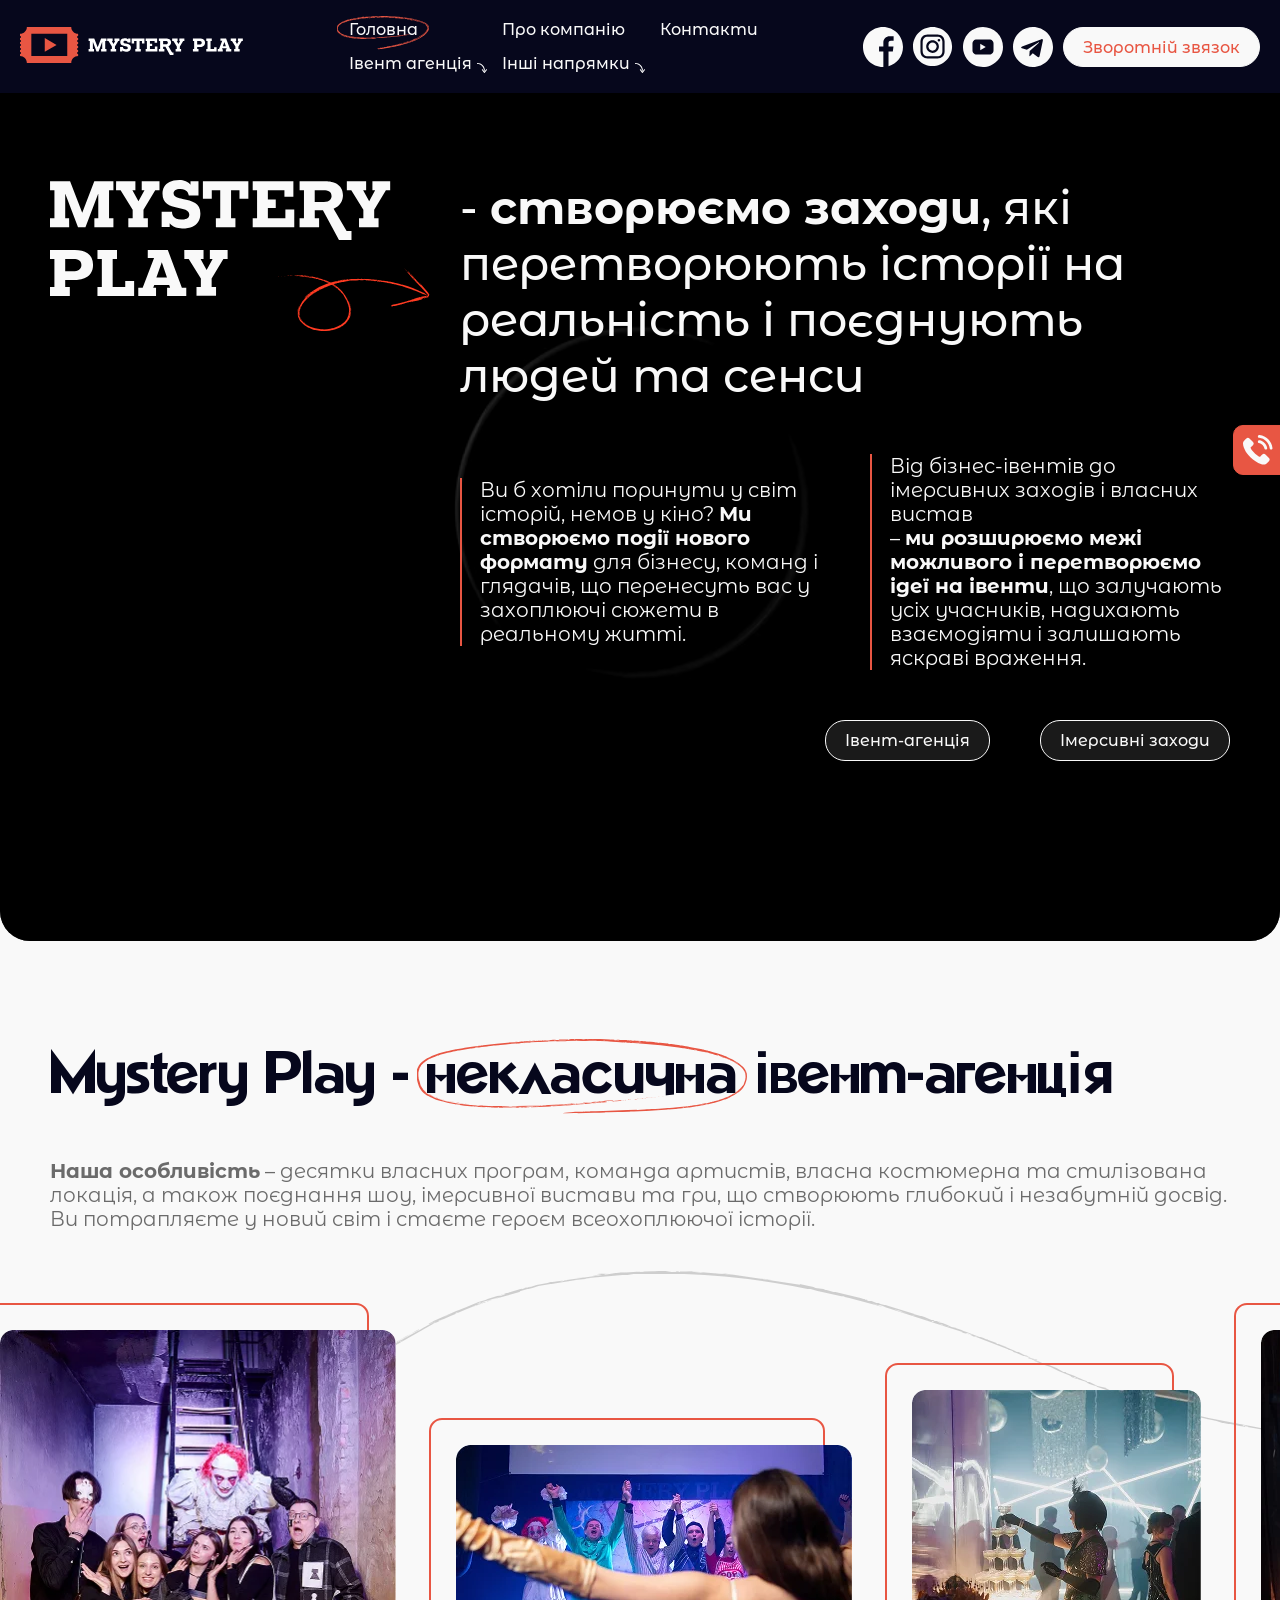
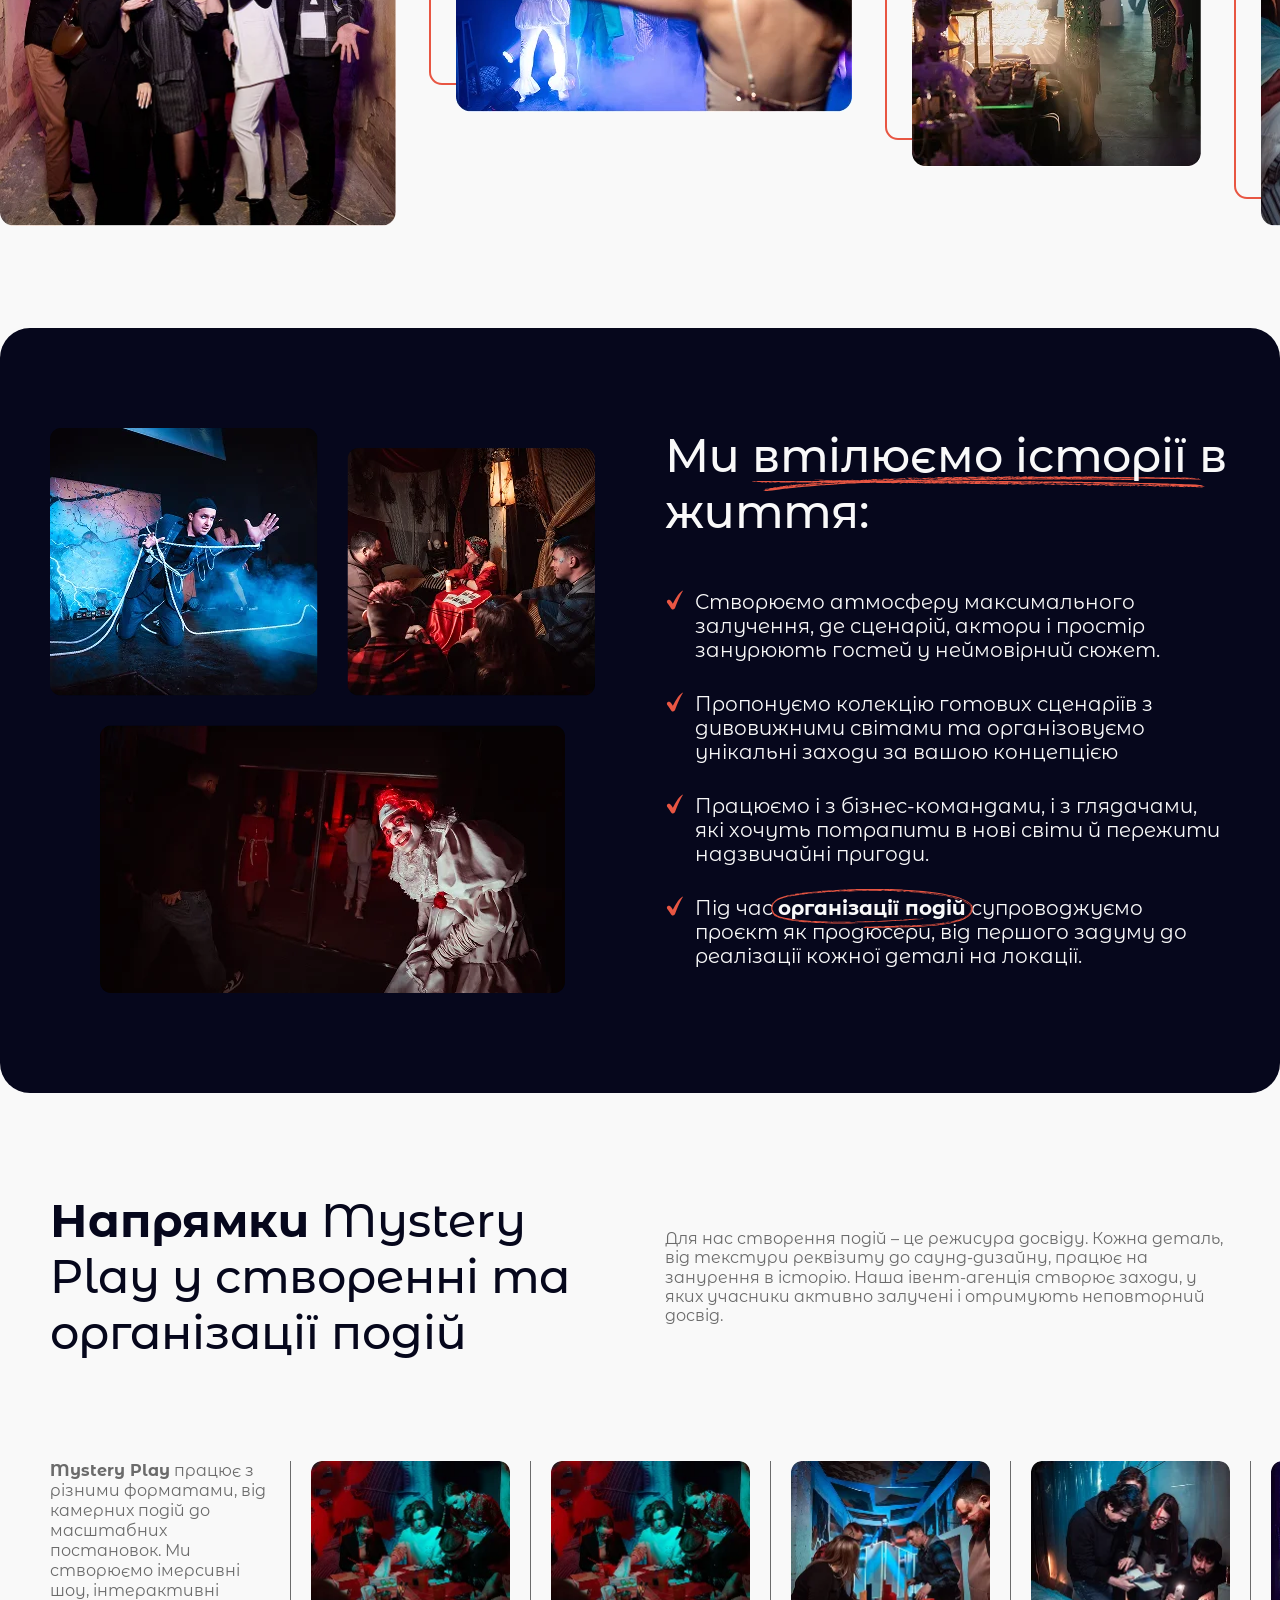
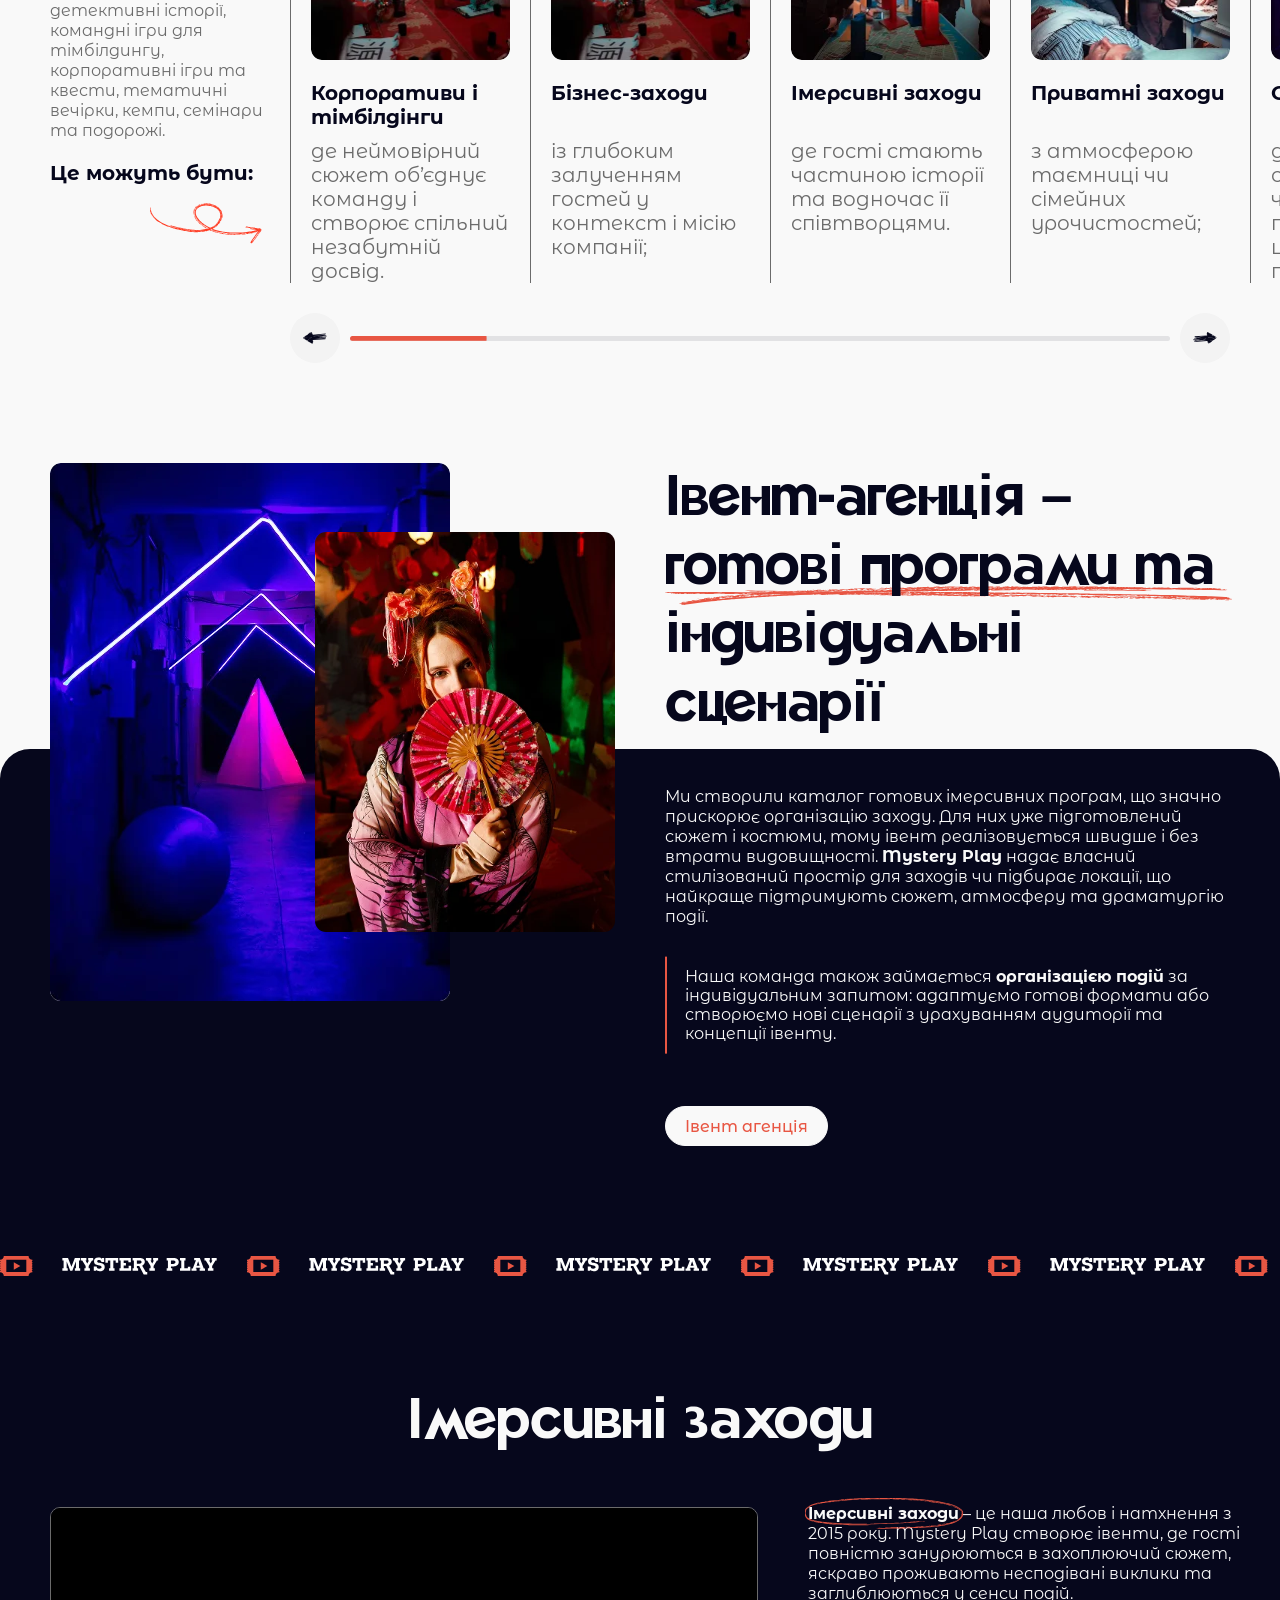
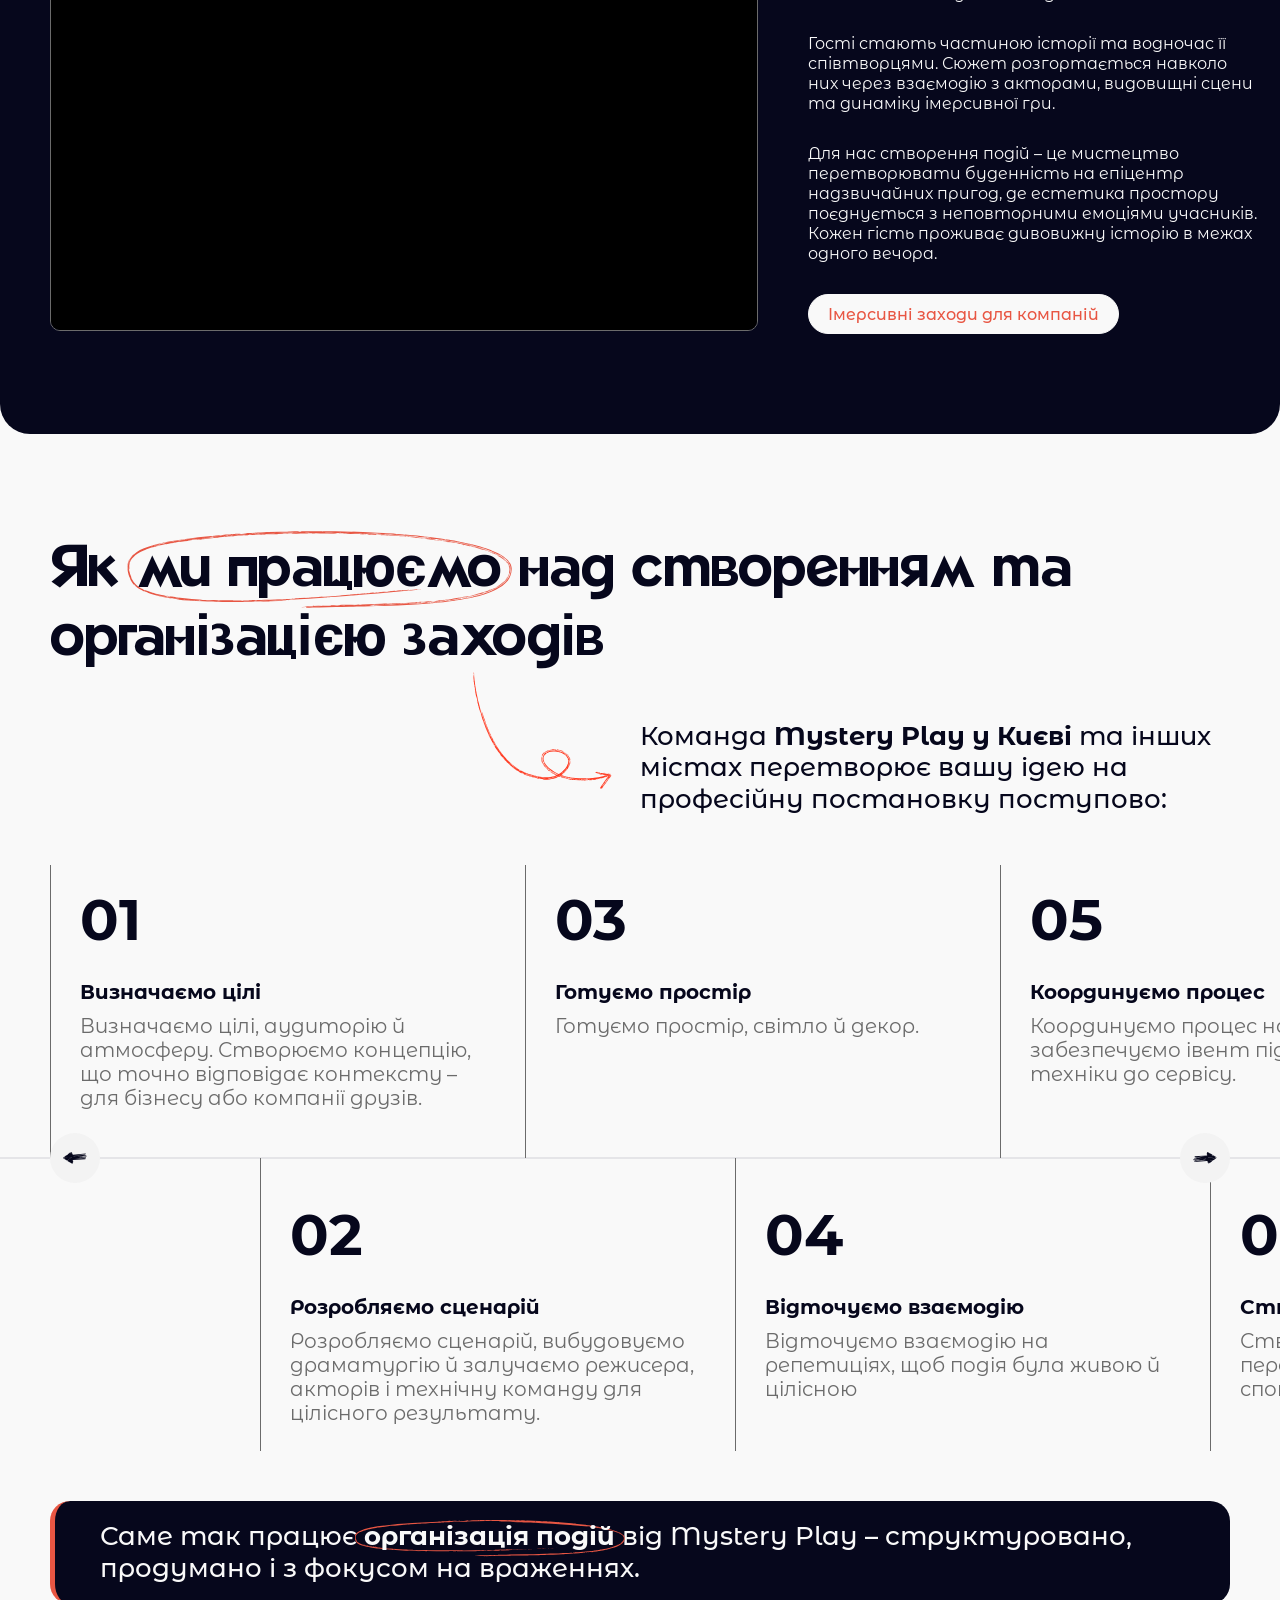
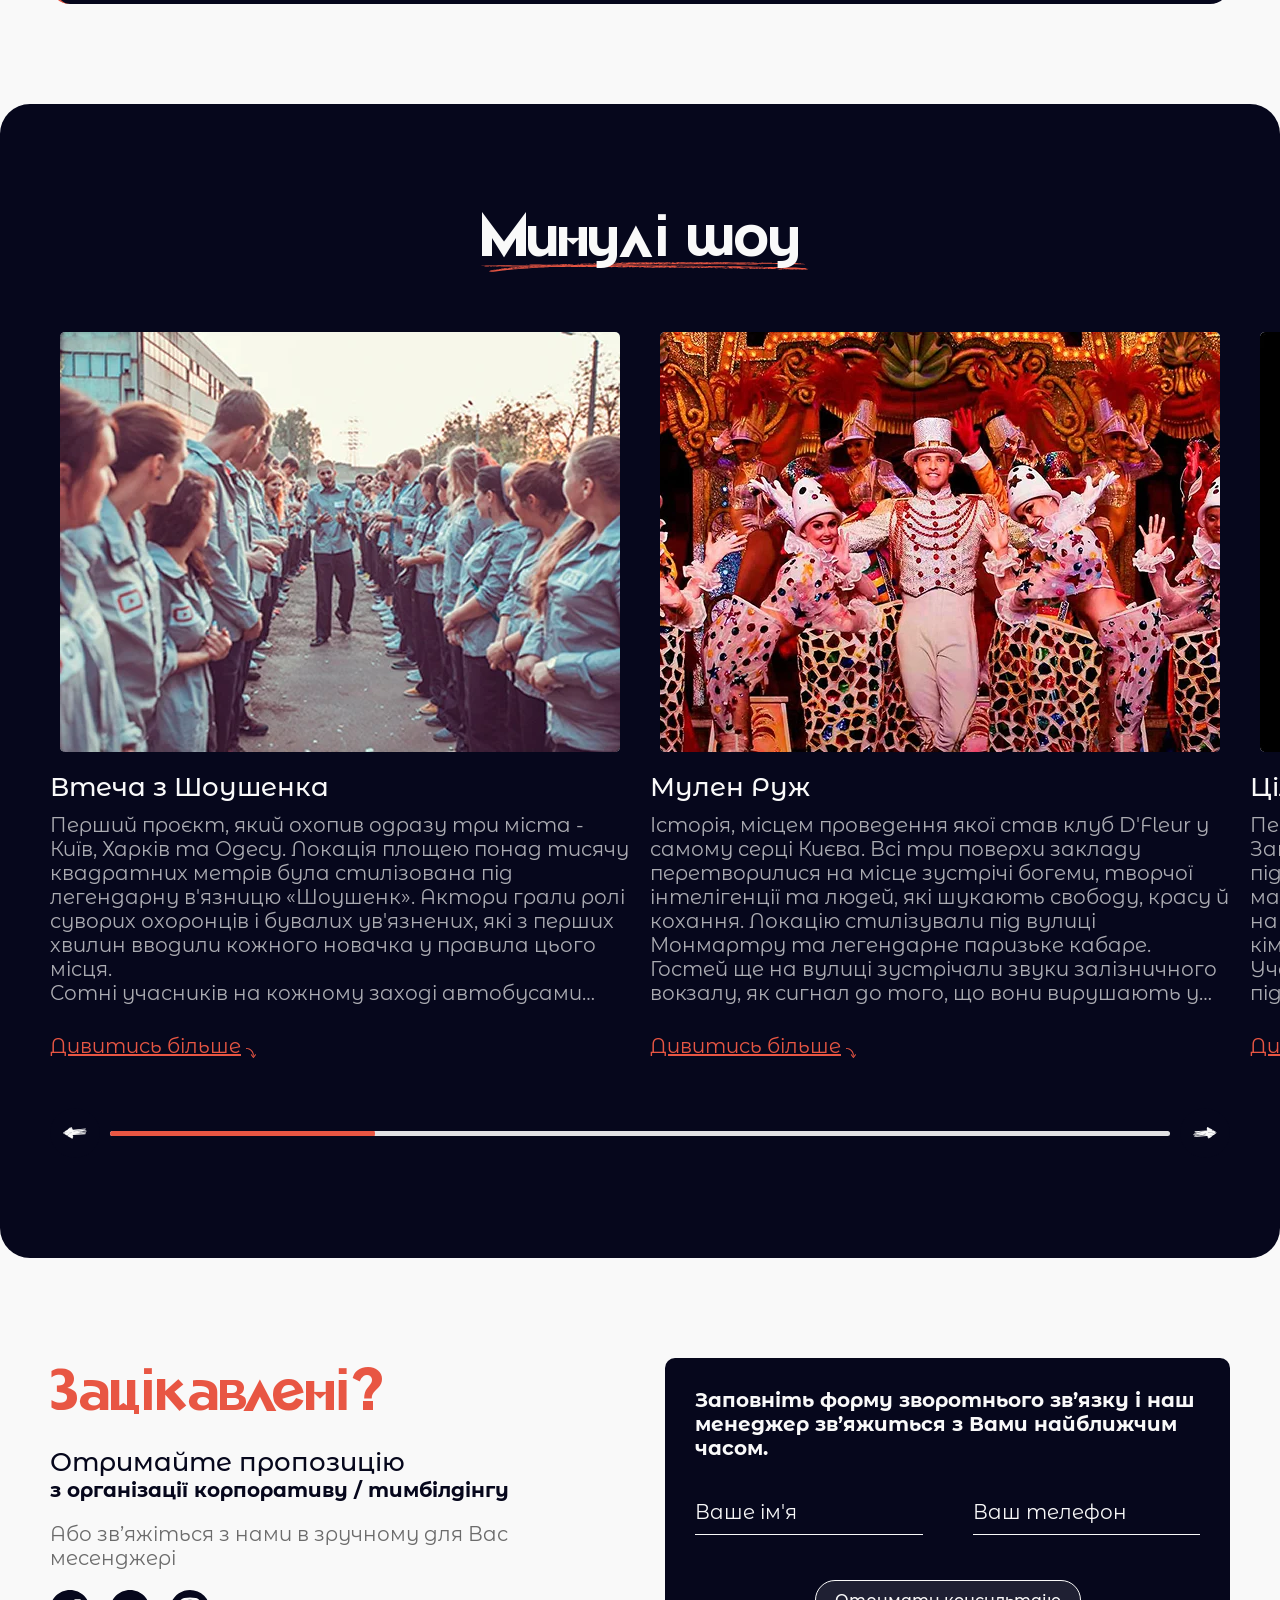
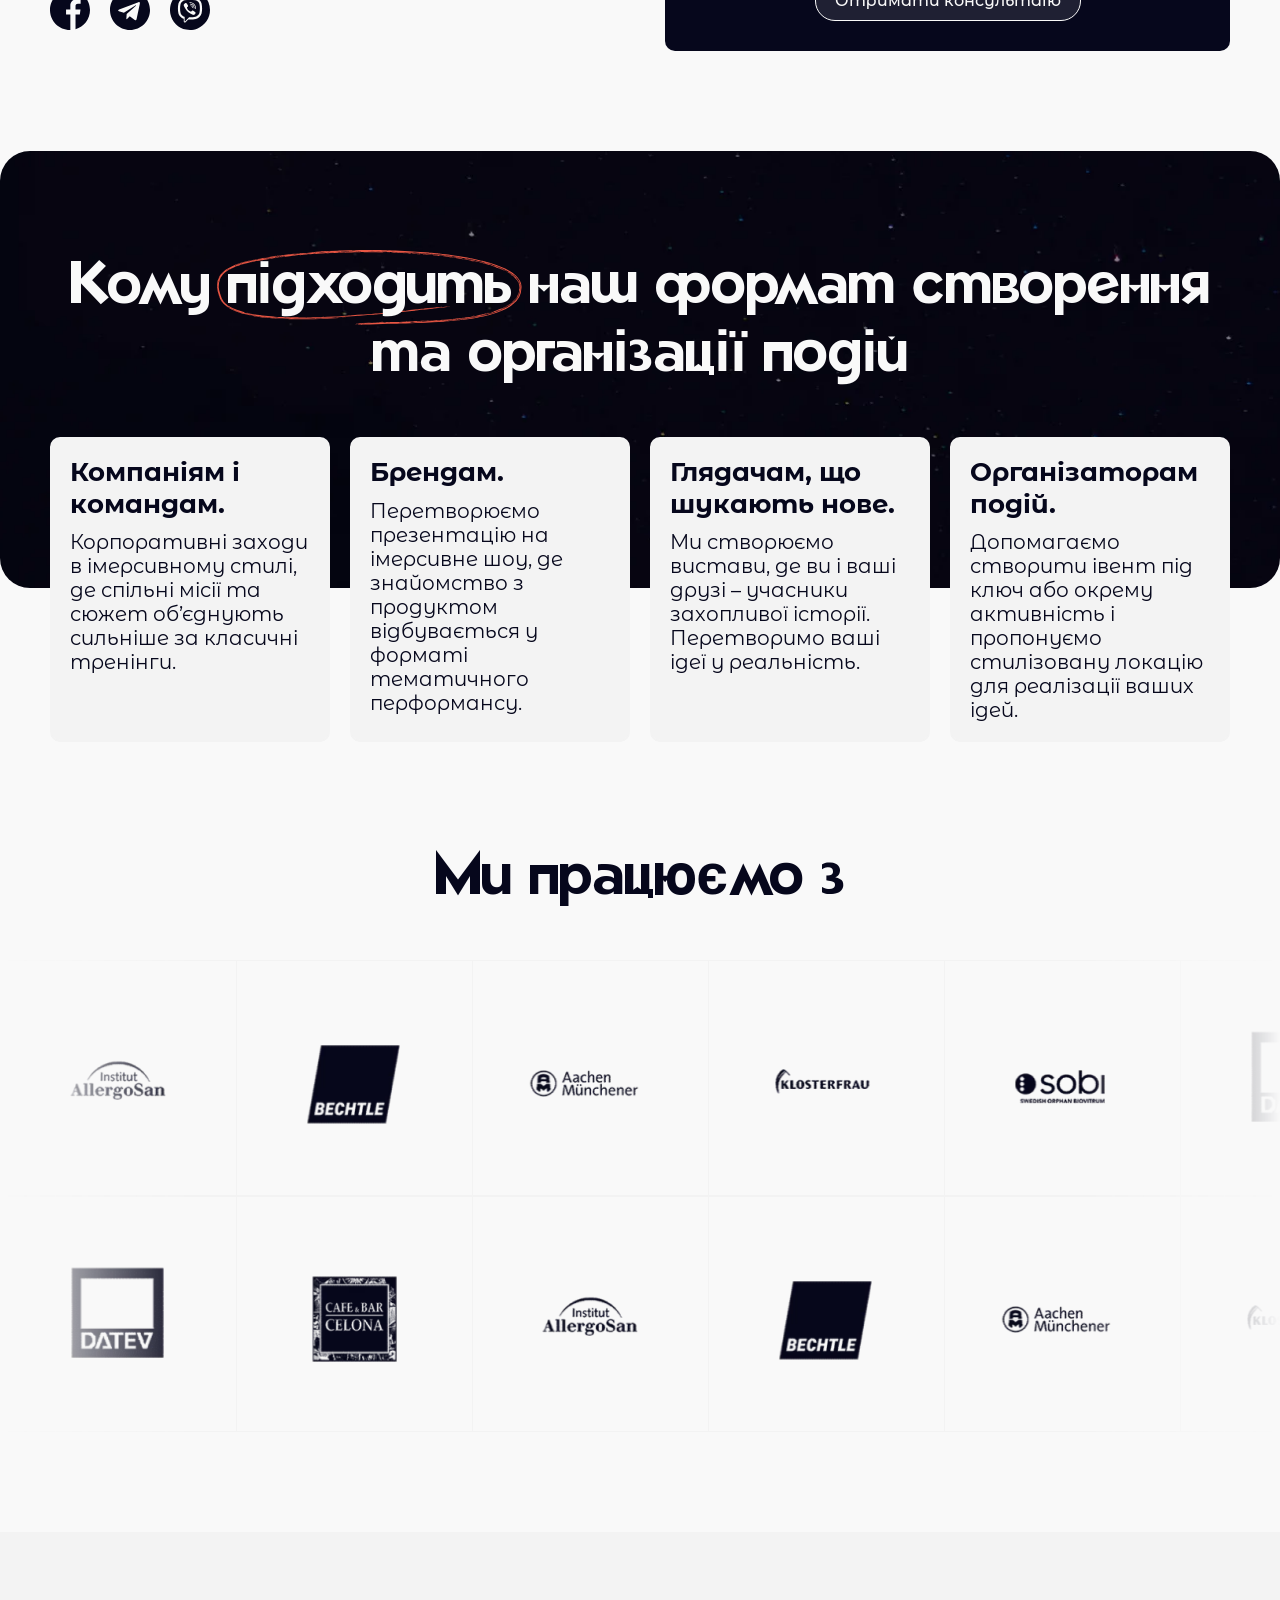
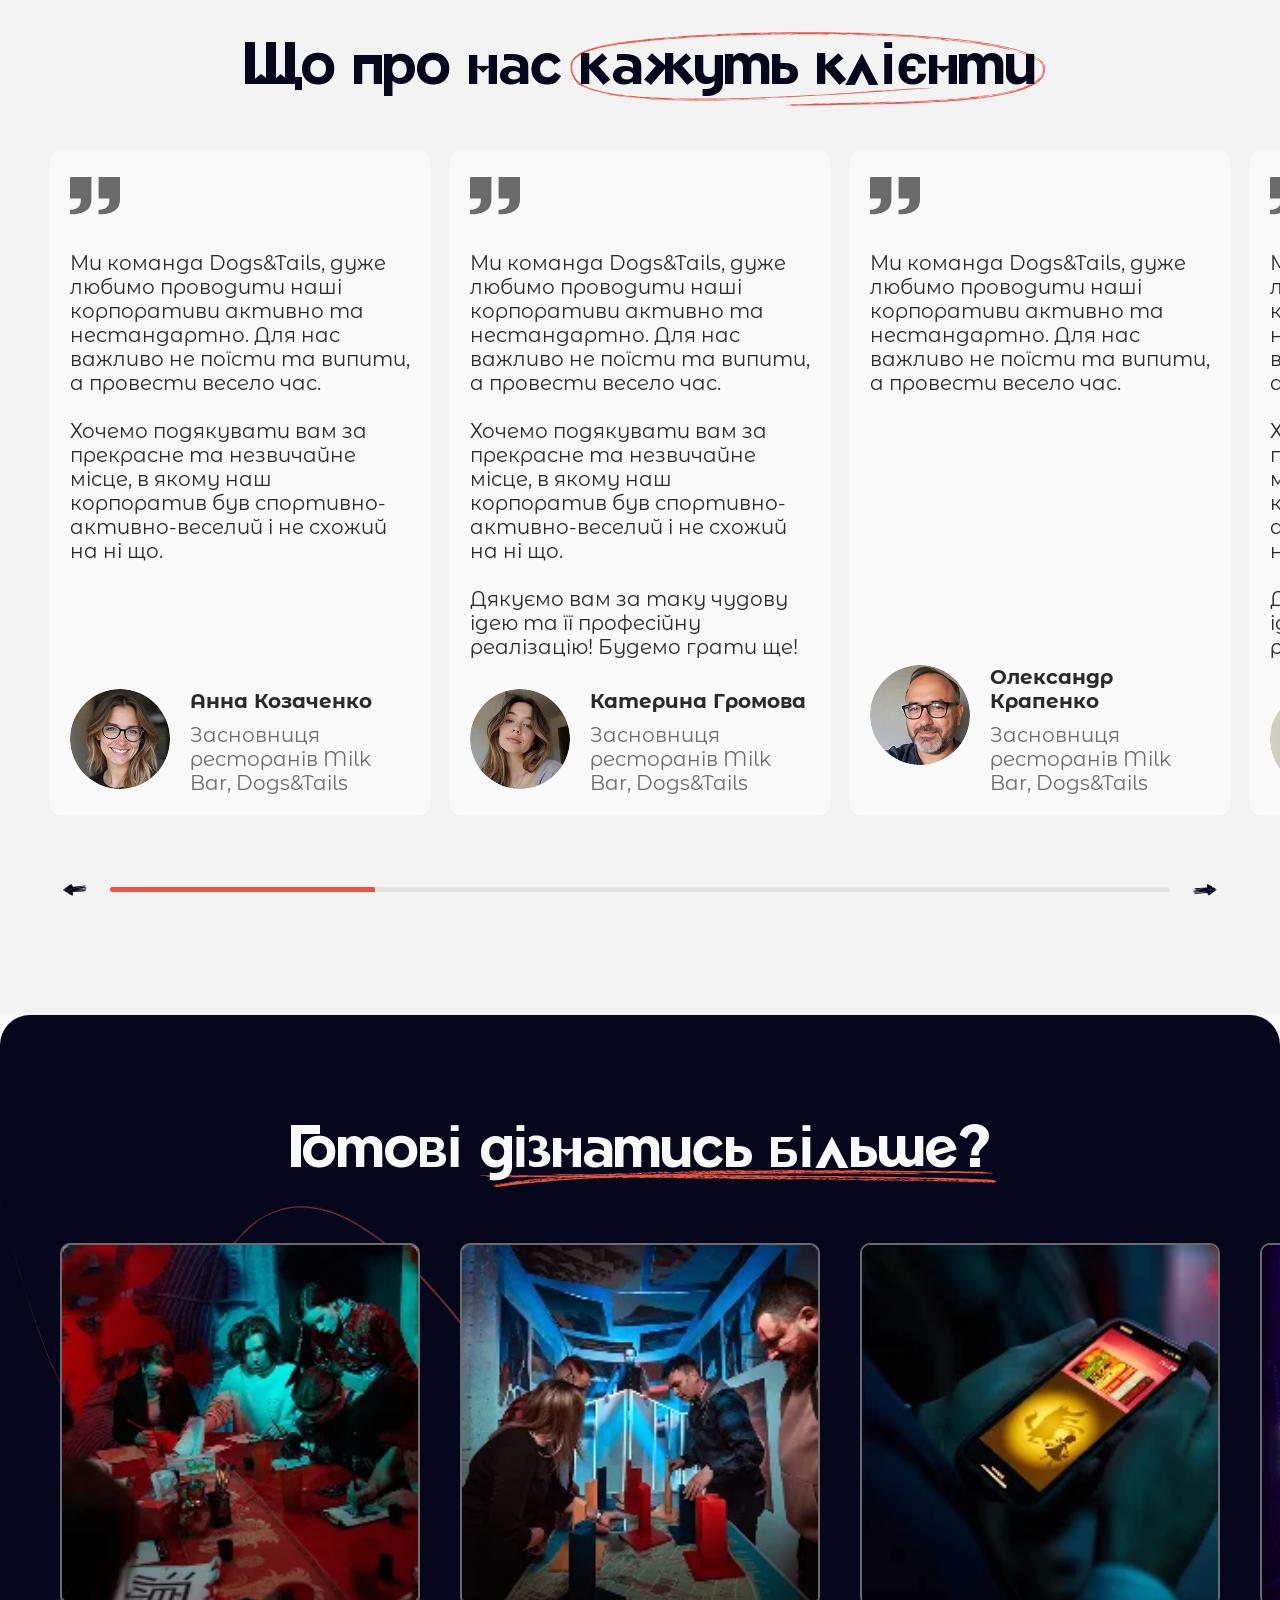
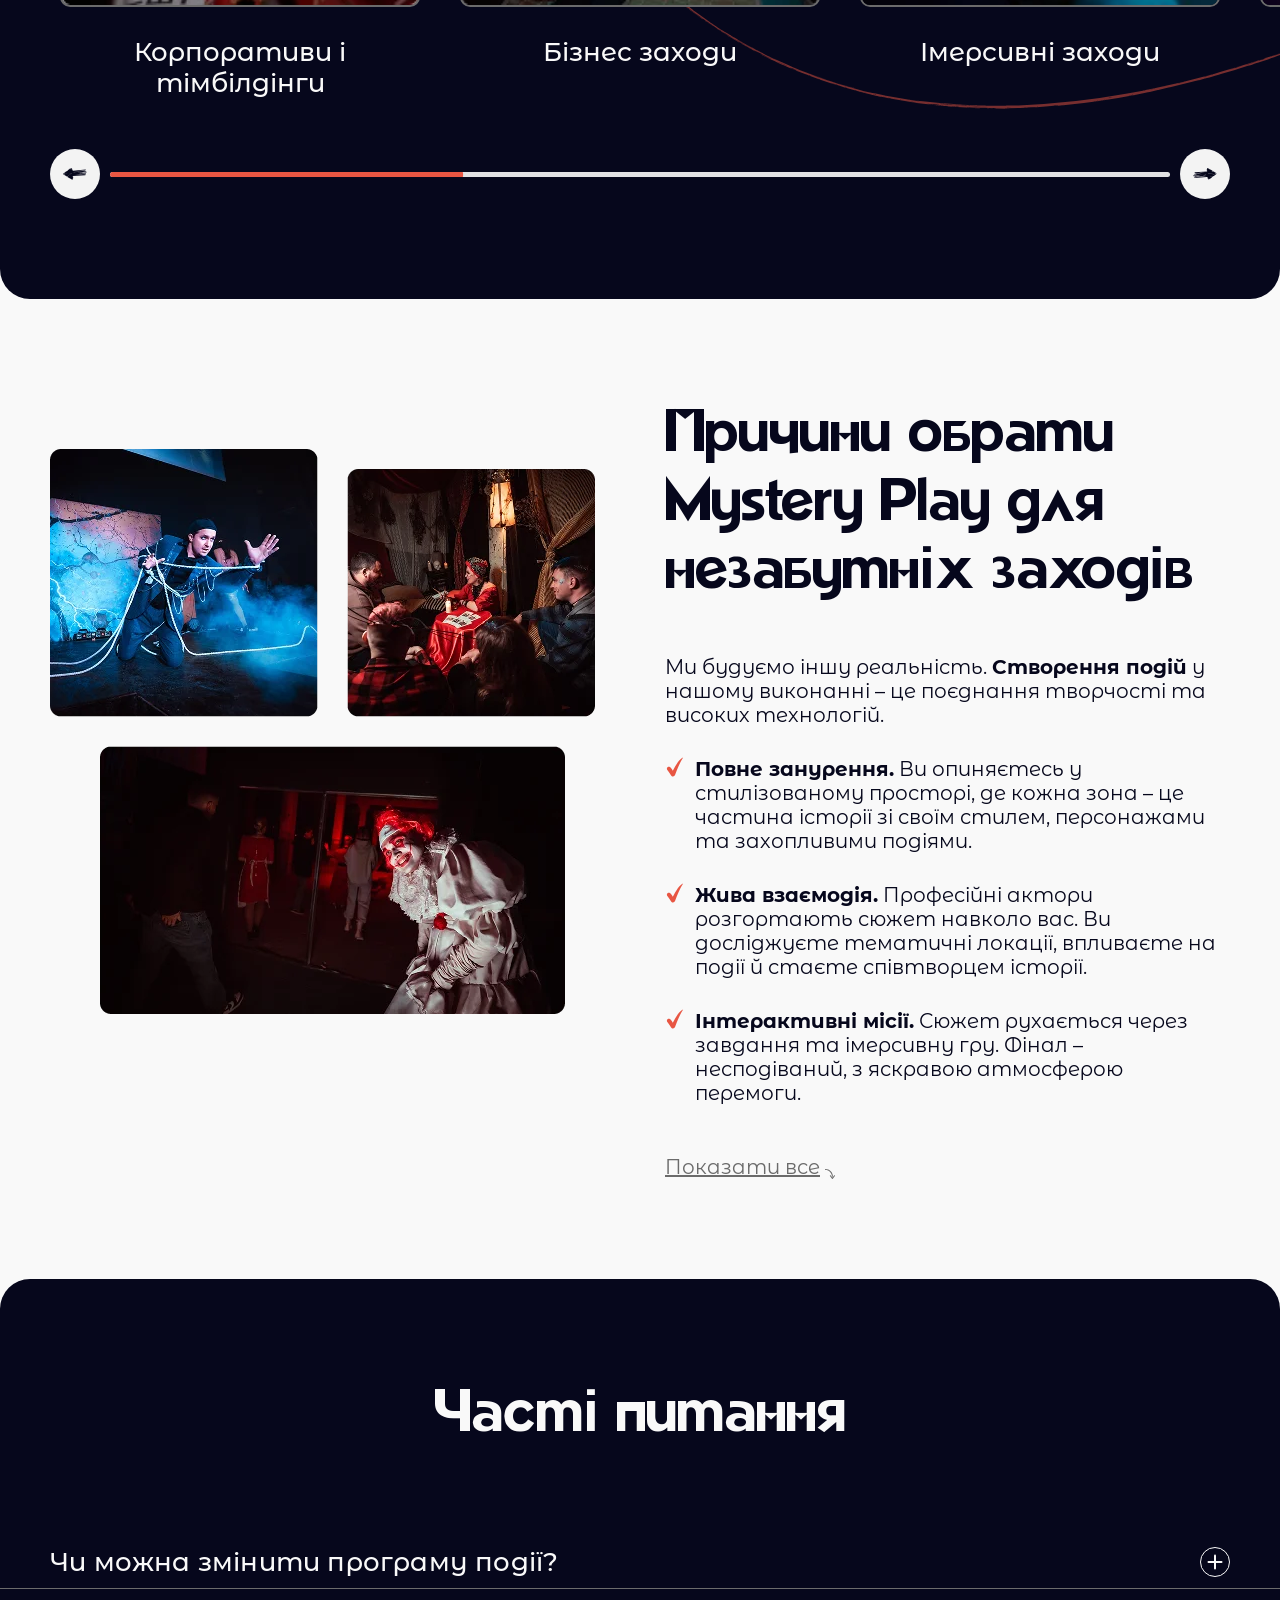
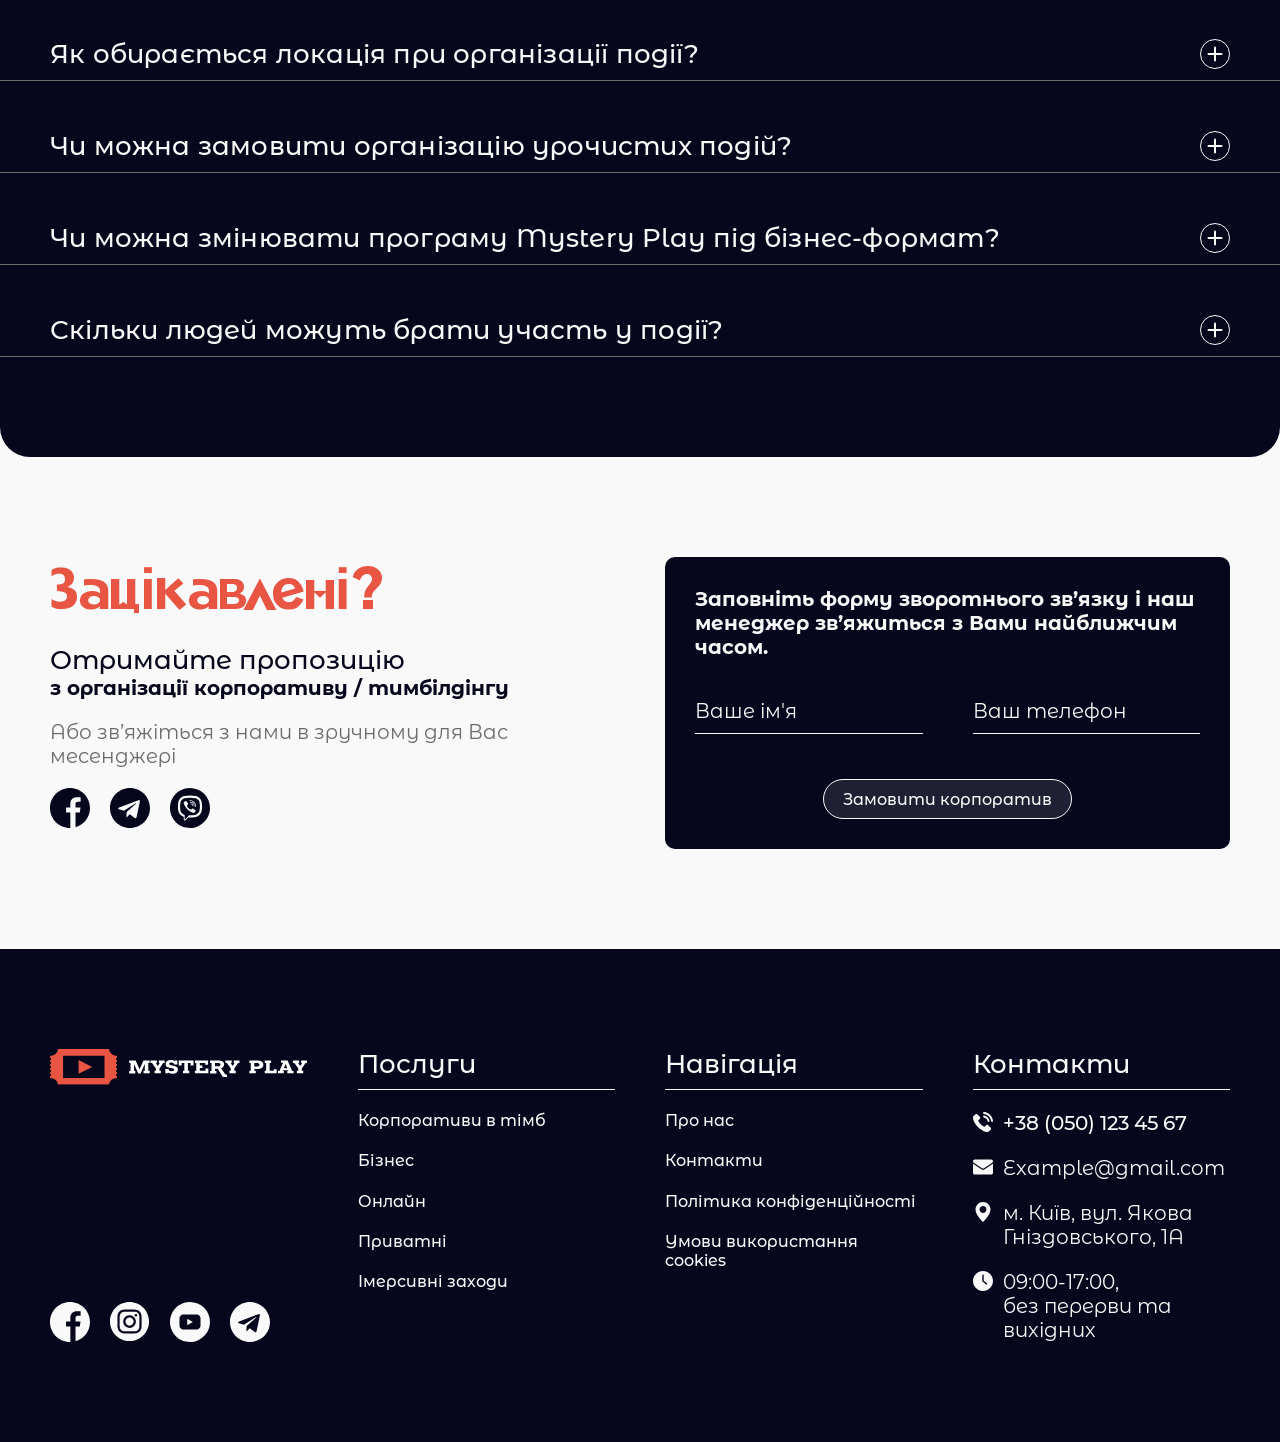
==== commit cbd67bdd: "event services + masonry" ====
--- a/index.html
+++ b/index.html
@@ -1634,6 +1634,7 @@
    <script src="./js/jquery-3.3.1.js"></script>
    <script src="./js/nice-select.js"></script>
    <script src="./js/swiper.js"></script>
+   <script src="./js/masonry.pkgd.min.js"></script>
    <script src="./js/main.js"></script>
 
 
--- a/css/style.css
+++ b/css/style.css
@@ -1 +1 @@
-a,abbr,acronym,address,applet,big,blockquote,body,caption,cite,code,dd,del,dfn,div,dl,dt,em,fieldset,font,form,h1,h2,h3,h4,h5,h6,html,iframe,img,ins,kbd,label,legend,li,object,ol,p,pre,q,s,samp,small,span,strike,strong,sub,sup,table,tbody,td,tfoot,th,thead,tr,tt,ul,var{margin:0;padding:0;border:0;outline:0;font-weight:inherit;font-style:inherit;font-size:100%;font-family:inherit;vertical-align:baseline}:focus{outline:0}body{line-height:1;color:black;background:white}body *{-webkit-box-sizing:border-box;box-sizing:border-box}ol,ul{list-style:none}table{border-collapse:separate;border-spacing:0}caption,td,th{text-align:left;font-weight:normal}blockquote:after,blockquote:before,q:after,q:before{content:""}blockquote,q{quotes:"" ""}button{display:block;cursor:pointer;-webkit-transition:0.3s;transition:0.3s;-webkit-appearance:none;-moz-appearance:none;appearance:none;background:none;border:none;padding:0}button:hover{-webkit-transition:0.3s;transition:0.3s}a{display:inline-block;text-decoration:none;-webkit-transition:0.3s;transition:0.3s}a:focus,button:focus,img:focus,input:focus,li:focus{outline:none}button{-webkit-appearance:none;-moz-appearance:none;appearance:none}input::-webkit-input-placeholder{opacity:1}input::-moz-placeholder{opacity:1}input:-moz-placeholder{opacity:1}input:-ms-input-placeholder{opacity:1}textarea::-webkit-input-placeholder{opacity:1}textarea::-moz-placeholder{opacity:1}textarea:-moz-placeholder{opacity:1}textarea:-ms-input-placeholder{opacity:1}input,input[type=color],input[type=date],input[type=datetime-local],input[type=datetime],input[type=email],input[type=month],input[type=number],input[type=password],input[type=search],input[type=tel],input[type=text],input[type=time],input[type=url],input[type=week],option,select,select:focus,textarea{-webkit-box-shadow:none;box-shadow:none}@font-face{font-family:"Montserrat-Alternates";src:url("../fonts/MontserratAlternates-Bold.woff2") format("woff2");font-weight:700;font-style:normal;font-display:swap}@font-face{font-family:"Montserrat-Alternates";src:url("../fonts/MontserratAlternates-Medium.woff2") format("woff2");font-weight:500;font-style:normal;font-display:swap}@font-face{font-family:"Montserrat-Alternates";src:url("../fonts/MontserratAlternates-Black.woff2") format("woff2");font-weight:900;font-style:normal;font-display:swap}@font-face{font-family:"Montserrat-Alternates";src:url("../fonts/MontserratAlternates-Bold.woff2") format("woff2");font-weight:bold;font-style:normal;font-display:swap}@font-face{font-family:"Montserrat-Alternates";src:url("../fonts/MontserratAlternates-Regular.woff2") format("woff2");font-weight:normal;font-style:normal;font-display:swap}@font-face{font-family:"Montserrat-Alternates";src:url("../fonts/MontserratAlternates-Light.woff2") format("woff2");font-weight:300;font-style:normal;font-display:swap}@font-face{font-family:"Inter";src:url("../fonts/Inter18pt-Bold.woff2") format("woff2");font-weight:600;font-style:normal;font-display:swap}@font-face{font-family:"Inter";src:url("../fonts/Inter18pt-Medium.woff2") format("woff2");font-weight:500;font-style:normal;font-display:swap}@font-face{font-family:"Inter";src:url("../fonts/Inter18pt-Black.woff2") format("woff2");font-weight:900;font-style:normal;font-display:swap}@font-face{font-family:"Inter";src:url("../fonts/Inter18pt-Bold.woff2") format("woff2");font-weight:bold;font-style:normal;font-display:swap}@font-face{font-family:"Inter";src:url("../fonts/Inter18pt-Regular.woff2") format("woff2");font-weight:normal;font-style:normal;font-display:swap}@font-face{font-family:"Inter";src:url("../fonts/Inter18pt-Bold.woff2") format("woff2");font-weight:bold;font-style:normal;font-display:swap}@font-face{font-family:"Inter";src:url("../fonts/Inter18pt-Light.woff2") format("woff2");font-weight:300;font-style:normal;font-display:swap}@font-face{font-family:"P_napoli-bold";src:url("../fonts/P_napolibold-Bold.woff2") format("woff2");font-weight:700;font-style:normal;font-display:swap}@font-face{font-family:swiper-icons;src:url("data:application/font-woff;charset=utf-8;base64, [base64]//wADZ2x5ZgAAAywAAADMAAAD2MHtryVoZWFkAAABbAAAADAAAAA2E2+eoWhoZWEAAAGcAAAAHwAAACQC9gDzaG10eAAAAigAAAAZAAAArgJkABFsb2NhAAAC0AAAAFoAAABaFQAUGG1heHAAAAG8AAAAHwAAACAAcABAbmFtZQAAA/gAAAE5AAACXvFdBwlwb3N0AAAFNAAAAGIAAACE5s74hXjaY2BkYGAAYpf5Hu/j+W2+MnAzMYDAzaX6QjD6/4//Bxj5GA8AuRwMYGkAPywL13jaY2BkYGA88P8Agx4j+/8fQDYfA1AEBWgDAIB2BOoAeNpjYGRgYNBh4GdgYgABEMnIABJzYNADCQAACWgAsQB42mNgYfzCOIGBlYGB0YcxjYGBwR1Kf2WQZGhhYGBiYGVmgAFGBiQQkOaawtDAoMBQxXjg/wEGPcYDDA4wNUA2CCgwsAAAO4EL6gAAeNpj2M0gyAACqxgGNWBkZ2D4/wMA+xkDdgAAAHjaY2BgYGaAYBkGRgYQiAHyGMF8FgYHIM3DwMHABGQrMOgyWDLEM1T9/w8UBfEMgLzE////P/5//f/V/xv+r4eaAAeMbAxwIUYmIMHEgKYAYjUcsDAwsLKxc3BycfPw8jEQA/[base64]/uznmfPFBNODM2K7MTQ45YEAZqGP81AmGGcF3iPqOop0r1SPTaTbVkfUe4HXj97wYE+yNwWYxwWu4v1ugWHgo3S1XdZEVqWM7ET0cfnLGxWfkgR42o2PvWrDMBSFj/IHLaF0zKjRgdiVMwScNRAoWUoH78Y2icB/yIY09An6AH2Bdu/UB+yxopYshQiEvnvu0dURgDt8QeC8PDw7Fpji3fEA4z/PEJ6YOB5hKh4dj3EvXhxPqH/SKUY3rJ7srZ4FZnh1PMAtPhwP6fl2PMJMPDgeQ4rY8YT6Gzao0eAEA409DuggmTnFnOcSCiEiLMgxCiTI6Cq5DZUd3Qmp10vO0LaLTd2cjN4fOumlc7lUYbSQcZFkutRG7g6JKZKy0RmdLY680CDnEJ+UMkpFFe1RN7nxdVpXrC4aTtnaurOnYercZg2YVmLN/d/gczfEimrE/fs/bOuq29Zmn8tloORaXgZgGa78yO9/cnXm2BpaGvq25Dv9S4E9+5SIc9PqupJKhYFSSl47+Qcr1mYNAAAAeNptw0cKwkAAAMDZJA8Q7OUJvkLsPfZ6zFVERPy8qHh2YER+3i/BP83vIBLLySsoKimrqKqpa2hp6+jq6RsYGhmbmJqZSy0sraxtbO3sHRydnEMU4uR6yx7JJXveP7WrDycAAAAAAAH//wACeNpjYGRgYOABYhkgZgJCZgZNBkYGLQZtIJsFLMYAAAw3ALgAeNolizEKgDAQBCchRbC2sFER0YD6qVQiBCv/H9ezGI6Z5XBAw8CBK/m5iQQVauVbXLnOrMZv2oLdKFa8Pjuru2hJzGabmOSLzNMzvutpB3N42mNgZGBg4GKQYzBhYMxJLMlj4GBgAYow/P/PAJJhLM6sSoWKfWCAAwDAjgbRAAB42mNgYGBkAIIbCZo5IPrmUn0hGA0AO8EFTQAA");font-weight:400;font-style:normal}:root{--swiper-theme-color:#007aff}:host{position:relative;display:block;margin-left:auto;margin-right:auto;z-index:1}.swiper{margin-left:auto;margin-right:auto;position:relative;overflow:hidden;list-style:none;padding:0;z-index:1;display:block}.swiper-vertical>.swiper-wrapper{-webkit-box-orient:vertical;-webkit-box-direction:normal;-ms-flex-direction:column;flex-direction:column}.swiper-wrapper{position:relative;width:100%;height:100%;z-index:1;display:-webkit-box;display:-ms-flexbox;display:flex;-webkit-transition-property:-webkit-transform;transition-property:-webkit-transform;transition-property:transform;transition-property:transform,-webkit-transform;-webkit-transition-timing-function:var(--swiper-wrapper-transition-timing-function,initial);transition-timing-function:var(--swiper-wrapper-transition-timing-function,initial);-webkit-box-sizing:content-box;box-sizing:content-box}.swiper-android .swiper-slide,.swiper-ios .swiper-slide,.swiper-wrapper{-webkit-transform:translate3d(0px,0,0);transform:translate3d(0px,0,0)}.swiper-horizontal{-ms-touch-action:pan-y;touch-action:pan-y}.swiper-vertical{-ms-touch-action:pan-x;touch-action:pan-x}.swiper-slide{-ms-flex-negative:0;flex-shrink:0;width:100%;height:100%;position:relative;-webkit-transition-property:-webkit-transform;transition-property:-webkit-transform;transition-property:transform;transition-property:transform,-webkit-transform;display:block}.swiper-slide-invisible-blank{visibility:hidden}.swiper-autoheight,.swiper-autoheight .swiper-slide{height:auto}.swiper-autoheight .swiper-wrapper{-webkit-box-align:start;-ms-flex-align:start;align-items:flex-start;-webkit-transition-property:height,-webkit-transform;transition-property:height,-webkit-transform;transition-property:transform,height;transition-property:transform,height,-webkit-transform}.swiper-backface-hidden .swiper-slide{-webkit-transform:translateZ(0);transform:translateZ(0);-webkit-backface-visibility:hidden;backface-visibility:hidden}.swiper-3d.swiper-css-mode .swiper-wrapper{-webkit-perspective:1200px;perspective:1200px}.swiper-3d .swiper-wrapper{-webkit-transform-style:preserve-3d;transform-style:preserve-3d}.swiper-3d{-webkit-perspective:1200px;perspective:1200px}.swiper-3d .swiper-cube-shadow,.swiper-3d .swiper-slide{-webkit-transform-style:preserve-3d;transform-style:preserve-3d}.swiper-css-mode>.swiper-wrapper{overflow:auto;scrollbar-width:none;-ms-overflow-style:none}.swiper-css-mode>.swiper-wrapper::-webkit-scrollbar{display:none}.swiper-css-mode>.swiper-wrapper>.swiper-slide{scroll-snap-align:start start}.swiper-css-mode.swiper-horizontal>.swiper-wrapper{-ms-scroll-snap-type:x mandatory;scroll-snap-type:x mandatory}.swiper-css-mode.swiper-vertical>.swiper-wrapper{-ms-scroll-snap-type:y mandatory;scroll-snap-type:y mandatory}.swiper-css-mode.swiper-free-mode>.swiper-wrapper{-ms-scroll-snap-type:none;scroll-snap-type:none}.swiper-css-mode.swiper-free-mode>.swiper-wrapper>.swiper-slide{scroll-snap-align:none}.swiper-css-mode.swiper-centered>.swiper-wrapper:before{content:"";-ms-flex-negative:0;flex-shrink:0;-webkit-box-ordinal-group:10000;-ms-flex-order:9999;order:9999}.swiper-css-mode.swiper-centered>.swiper-wrapper>.swiper-slide{scroll-snap-align:center center;scroll-snap-stop:always}.swiper-css-mode.swiper-centered.swiper-horizontal>.swiper-wrapper>.swiper-slide:first-child{-webkit-margin-start:var(--swiper-centered-offset-before);margin-inline-start:var(--swiper-centered-offset-before)}.swiper-css-mode.swiper-centered.swiper-horizontal>.swiper-wrapper:before{height:100%;min-height:1px;width:var(--swiper-centered-offset-after)}.swiper-css-mode.swiper-centered.swiper-vertical>.swiper-wrapper>.swiper-slide:first-child{-webkit-margin-before:var(--swiper-centered-offset-before);margin-block-start:var(--swiper-centered-offset-before)}.swiper-css-mode.swiper-centered.swiper-vertical>.swiper-wrapper:before{width:100%;min-width:1px;height:var(--swiper-centered-offset-after)}.swiper-3d .swiper-slide-shadow,.swiper-3d .swiper-slide-shadow-bottom,.swiper-3d .swiper-slide-shadow-left,.swiper-3d .swiper-slide-shadow-right,.swiper-3d .swiper-slide-shadow-top{position:absolute;left:0;top:0;width:100%;height:100%;pointer-events:none;z-index:10}.swiper-3d .swiper-slide-shadow{background:rgba(0,0,0,0.15)}.swiper-3d .swiper-slide-shadow-left{background-image:-webkit-gradient(linear,right top,left top,from(rgba(0,0,0,0.5)),to(rgba(0,0,0,0)));background-image:linear-gradient(to left,rgba(0,0,0,0.5),rgba(0,0,0,0))}.swiper-3d .swiper-slide-shadow-right{background-image:-webkit-gradient(linear,left top,right top,from(rgba(0,0,0,0.5)),to(rgba(0,0,0,0)));background-image:linear-gradient(to right,rgba(0,0,0,0.5),rgba(0,0,0,0))}.swiper-3d .swiper-slide-shadow-top{background-image:-webkit-gradient(linear,left bottom,left top,from(rgba(0,0,0,0.5)),to(rgba(0,0,0,0)));background-image:linear-gradient(to top,rgba(0,0,0,0.5),rgba(0,0,0,0))}.swiper-3d .swiper-slide-shadow-bottom{background-image:-webkit-gradient(linear,left top,left bottom,from(rgba(0,0,0,0.5)),to(rgba(0,0,0,0)));background-image:linear-gradient(to bottom,rgba(0,0,0,0.5),rgba(0,0,0,0))}.swiper-lazy-preloader{width:42px;height:42px;position:absolute;left:50%;top:50%;margin-left:-21px;margin-top:-21px;z-index:10;-webkit-transform-origin:50%;transform-origin:50%;-webkit-box-sizing:border-box;box-sizing:border-box;border:4px solid var(--swiper-preloader-color,var(--swiper-theme-color));border-radius:50%;border-top-color:transparent}.swiper-watch-progress .swiper-slide-visible .swiper-lazy-preloader,.swiper:not(.swiper-watch-progress) .swiper-lazy-preloader{-webkit-animation:swiper-preloader-spin 1s infinite linear;animation:swiper-preloader-spin 1s infinite linear}.swiper-lazy-preloader-white{--swiper-preloader-color:#fff}.swiper-lazy-preloader-black{--swiper-preloader-color:#000}@-webkit-keyframes swiper-preloader-spin{0%{-webkit-transform:rotate(0deg);transform:rotate(0deg)}to{-webkit-transform:rotate(360deg);transform:rotate(360deg)}}@keyframes swiper-preloader-spin{0%{-webkit-transform:rotate(0deg);transform:rotate(0deg)}to{-webkit-transform:rotate(360deg);transform:rotate(360deg)}}.swiper-virtual .swiper-slide{-webkit-backface-visibility:hidden;-webkit-transform:translateZ(0);transform:translateZ(0)}.swiper-virtual.swiper-css-mode .swiper-wrapper:after{content:"";position:absolute;left:0;top:0;pointer-events:none}.swiper-virtual.swiper-css-mode.swiper-horizontal .swiper-wrapper:after{height:1px;width:var(--swiper-virtual-size)}.swiper-virtual.swiper-css-mode.swiper-vertical .swiper-wrapper:after{width:1px;height:var(--swiper-virtual-size)}:root{--swiper-navigation-size:44px}.swiper-button-next,.swiper-button-prev{position:absolute;top:var(--swiper-navigation-top-offset,50%);width:calc(var(--swiper-navigation-size) / 44 * 27);height:var(--swiper-navigation-size);margin-top:calc(0px - var(--swiper-navigation-size) / 2);z-index:10;cursor:pointer;display:-webkit-box;display:-ms-flexbox;display:flex;-webkit-box-align:center;-ms-flex-align:center;align-items:center;-webkit-box-pack:center;-ms-flex-pack:center;justify-content:center;color:var(--swiper-navigation-color,var(--swiper-theme-color))}.swiper-button-next.swiper-button-disabled,.swiper-button-prev.swiper-button-disabled{opacity:0.35;cursor:auto;pointer-events:none}.swiper-button-next.swiper-button-hidden,.swiper-button-prev.swiper-button-hidden{opacity:0;cursor:auto;pointer-events:none}.swiper-navigation-disabled .swiper-button-next,.swiper-navigation-disabled .swiper-button-prev{display:none!important}.swiper-button-next svg,.swiper-button-prev svg{width:100%;height:100%;-o-object-fit:contain;object-fit:contain;-webkit-transform-origin:center;transform-origin:center}.swiper-rtl .swiper-button-next svg,.swiper-rtl .swiper-button-prev svg{-webkit-transform:rotate(180deg);transform:rotate(180deg)}.swiper-button-prev,.swiper-rtl .swiper-button-next{left:var(--swiper-navigation-sides-offset,10px);right:auto}.swiper-button-next,.swiper-rtl .swiper-button-prev{right:var(--swiper-navigation-sides-offset,10px);left:auto}.swiper-button-lock{display:none}.swiper-button-next:after,.swiper-button-prev:after{font-family:swiper-icons;font-size:var(--swiper-navigation-size);text-transform:none!important;letter-spacing:0;font-variant:initial;line-height:1}.swiper-button-prev:after,.swiper-rtl .swiper-button-next:after{content:"prev"}.swiper-button-next,.swiper-rtl .swiper-button-prev{right:var(--swiper-navigation-sides-offset,10px);left:auto}.swiper-button-next:after,.swiper-rtl .swiper-button-prev:after{content:"next"}.swiper-pagination{position:absolute;text-align:center;-webkit-transition:0.3s opacity;transition:0.3s opacity;-webkit-transform:translate3d(0,0,0);transform:translate3d(0,0,0);z-index:10}.swiper-pagination.swiper-pagination-hidden{opacity:0}.swiper-pagination-disabled>.swiper-pagination,.swiper-pagination.swiper-pagination-disabled{display:none!important}.swiper-horizontal>.swiper-pagination-bullets,.swiper-pagination-bullets.swiper-pagination-horizontal,.swiper-pagination-custom,.swiper-pagination-fraction{bottom:var(--swiper-pagination-bottom,8px);top:var(--swiper-pagination-top,auto);left:0;width:100%}.swiper-pagination-bullets-dynamic{overflow:hidden;font-size:0}.swiper-pagination-bullets-dynamic .swiper-pagination-bullet{-webkit-transform:scale(0.33);transform:scale(0.33);position:relative}.swiper-pagination-bullets-dynamic .swiper-pagination-bullet-active{-webkit-transform:scale(1);transform:scale(1)}.swiper-pagination-bullets-dynamic .swiper-pagination-bullet-active-main{-webkit-transform:scale(1);transform:scale(1)}.swiper-pagination-bullets-dynamic .swiper-pagination-bullet-active-prev{-webkit-transform:scale(0.66);transform:scale(0.66)}.swiper-pagination-bullets-dynamic .swiper-pagination-bullet-active-prev-prev{-webkit-transform:scale(0.33);transform:scale(0.33)}.swiper-pagination-bullets-dynamic .swiper-pagination-bullet-active-next{-webkit-transform:scale(0.66);transform:scale(0.66)}.swiper-pagination-bullets-dynamic .swiper-pagination-bullet-active-next-next{-webkit-transform:scale(0.33);transform:scale(0.33)}.swiper-pagination-bullet{width:var(--swiper-pagination-bullet-width,var(--swiper-pagination-bullet-size,8px));height:var(--swiper-pagination-bullet-height,var(--swiper-pagination-bullet-size,8px));display:inline-block;border-radius:var(--swiper-pagination-bullet-border-radius,50%);background:var(--swiper-pagination-bullet-inactive-color,#000);opacity:var(--swiper-pagination-bullet-inactive-opacity,0.2)}button.swiper-pagination-bullet{border:none;margin:0;padding:0;-webkit-box-shadow:none;box-shadow:none;-webkit-appearance:none;-moz-appearance:none;appearance:none}.swiper-pagination-clickable .swiper-pagination-bullet{cursor:pointer}.swiper-pagination-bullet:only-child{display:none!important}.swiper-pagination-bullet-active{opacity:var(--swiper-pagination-bullet-opacity,1);background:var(--swiper-pagination-color,var(--swiper-theme-color))}.swiper-pagination-vertical.swiper-pagination-bullets,.swiper-vertical>.swiper-pagination-bullets{right:var(--swiper-pagination-right,8px);left:var(--swiper-pagination-left,auto);top:50%;-webkit-transform:translate3d(0px,-50%,0);transform:translate3d(0px,-50%,0)}.swiper-pagination-vertical.swiper-pagination-bullets .swiper-pagination-bullet,.swiper-vertical>.swiper-pagination-bullets .swiper-pagination-bullet{margin:var(--swiper-pagination-bullet-vertical-gap,6px) 0;display:block}.swiper-pagination-vertical.swiper-pagination-bullets.swiper-pagination-bullets-dynamic,.swiper-vertical>.swiper-pagination-bullets.swiper-pagination-bullets-dynamic{top:50%;-webkit-transform:translateY(-50%);transform:translateY(-50%);width:8px}.swiper-pagination-vertical.swiper-pagination-bullets.swiper-pagination-bullets-dynamic .swiper-pagination-bullet,.swiper-vertical>.swiper-pagination-bullets.swiper-pagination-bullets-dynamic .swiper-pagination-bullet{display:inline-block;-webkit-transition:0.2s top,0.2s -webkit-transform;transition:0.2s top,0.2s -webkit-transform;transition:0.2s transform,0.2s top;transition:0.2s transform,0.2s top,0.2s -webkit-transform}.swiper-horizontal>.swiper-pagination-bullets .swiper-pagination-bullet,.swiper-pagination-horizontal.swiper-pagination-bullets .swiper-pagination-bullet{margin:0 var(--swiper-pagination-bullet-horizontal-gap,4px)}.swiper-horizontal>.swiper-pagination-bullets.swiper-pagination-bullets-dynamic,.swiper-pagination-horizontal.swiper-pagination-bullets.swiper-pagination-bullets-dynamic{left:50%;-webkit-transform:translateX(-50%);transform:translateX(-50%);white-space:nowrap}.swiper-horizontal>.swiper-pagination-bullets.swiper-pagination-bullets-dynamic .swiper-pagination-bullet,.swiper-pagination-horizontal.swiper-pagination-bullets.swiper-pagination-bullets-dynamic .swiper-pagination-bullet{-webkit-transition:0.2s left,0.2s -webkit-transform;transition:0.2s left,0.2s -webkit-transform;transition:0.2s transform,0.2s left;transition:0.2s transform,0.2s left,0.2s -webkit-transform}.swiper-horizontal.swiper-rtl>.swiper-pagination-bullets-dynamic .swiper-pagination-bullet{-webkit-transition:0.2s right,0.2s -webkit-transform;transition:0.2s right,0.2s -webkit-transform;transition:0.2s transform,0.2s right;transition:0.2s transform,0.2s right,0.2s -webkit-transform}.swiper-pagination-fraction{color:var(--swiper-pagination-fraction-color,inherit)}.swiper-pagination-progressbar{background:var(--swiper-pagination-progressbar-bg-color,rgba(0,0,0,0.25));position:absolute}.swiper-pagination-progressbar .swiper-pagination-progressbar-fill{background:var(--swiper-pagination-color,var(--swiper-theme-color));position:absolute;left:0;top:0;width:100%;height:100%;-webkit-transform:scale(0);transform:scale(0);-webkit-transform-origin:left top;transform-origin:left top}.swiper-rtl .swiper-pagination-progressbar .swiper-pagination-progressbar-fill{-webkit-transform-origin:right top;transform-origin:right top}.swiper-horizontal>.swiper-pagination-progressbar,.swiper-pagination-progressbar.swiper-pagination-horizontal,.swiper-pagination-progressbar.swiper-pagination-vertical.swiper-pagination-progressbar-opposite,.swiper-vertical>.swiper-pagination-progressbar.swiper-pagination-progressbar-opposite{width:100%;height:var(--swiper-pagination-progressbar-size,4px);left:0;top:0}.swiper-horizontal>.swiper-pagination-progressbar.swiper-pagination-progressbar-opposite,.swiper-pagination-progressbar.swiper-pagination-horizontal.swiper-pagination-progressbar-opposite,.swiper-pagination-progressbar.swiper-pagination-vertical,.swiper-vertical>.swiper-pagination-progressbar{width:var(--swiper-pagination-progressbar-size,4px);height:100%;left:0;top:0}.swiper-pagination-lock{display:none}.swiper-scrollbar{border-radius:var(--swiper-scrollbar-border-radius,10px);position:relative;-ms-touch-action:none;touch-action:none;background:var(--swiper-scrollbar-bg-color,rgba(0,0,0,0.1))}.swiper-scrollbar-disabled>.swiper-scrollbar,.swiper-scrollbar.swiper-scrollbar-disabled{display:none!important}.swiper-horizontal>.swiper-scrollbar,.swiper-scrollbar.swiper-scrollbar-horizontal{position:absolute;left:var(--swiper-scrollbar-sides-offset,1%);bottom:var(--swiper-scrollbar-bottom,4px);top:var(--swiper-scrollbar-top,auto);z-index:50;height:var(--swiper-scrollbar-size,4px);width:calc(100% - 2 * var(--swiper-scrollbar-sides-offset, 1%))}.swiper-scrollbar.swiper-scrollbar-vertical,.swiper-vertical>.swiper-scrollbar{position:absolute;left:var(--swiper-scrollbar-left,auto);right:var(--swiper-scrollbar-right,4px);top:var(--swiper-scrollbar-sides-offset,1%);z-index:50;width:var(--swiper-scrollbar-size,4px);height:calc(100% - 2 * var(--swiper-scrollbar-sides-offset, 1%))}.swiper-scrollbar-drag{height:100%;width:100%;position:relative;background:var(--swiper-scrollbar-drag-bg-color,rgba(0,0,0,0.5));border-radius:var(--swiper-scrollbar-border-radius,10px);left:0;top:0}.swiper-scrollbar-cursor-drag{cursor:move}.swiper-scrollbar-lock{display:none}.swiper-zoom-container{width:100%;height:100%;display:-webkit-box;display:-ms-flexbox;display:flex;-webkit-box-pack:center;-ms-flex-pack:center;justify-content:center;-webkit-box-align:center;-ms-flex-align:center;align-items:center;text-align:center}.swiper-zoom-container>canvas,.swiper-zoom-container>img,.swiper-zoom-container>svg{max-width:100%;max-height:100%;-o-object-fit:contain;object-fit:contain}.swiper-slide-zoomed{cursor:move;-ms-touch-action:none;touch-action:none}.swiper .swiper-notification{position:absolute;left:0;top:0;pointer-events:none;opacity:0;z-index:-1000}.swiper-free-mode>.swiper-wrapper{-webkit-transition-timing-function:ease-out;transition-timing-function:ease-out;margin:0 auto}.swiper-grid>.swiper-wrapper{-ms-flex-wrap:wrap;flex-wrap:wrap}.swiper-grid-column>.swiper-wrapper{-ms-flex-wrap:wrap;flex-wrap:wrap;-webkit-box-orient:vertical;-webkit-box-direction:normal;-ms-flex-direction:column;flex-direction:column}.swiper-fade.swiper-free-mode .swiper-slide{-webkit-transition-timing-function:ease-out;transition-timing-function:ease-out}.swiper-fade .swiper-slide{pointer-events:none;-webkit-transition-property:opacity;transition-property:opacity}.swiper-fade .swiper-slide .swiper-slide{pointer-events:none}.swiper-fade .swiper-slide-active{pointer-events:auto}.swiper-fade .swiper-slide-active .swiper-slide-active{pointer-events:auto}.swiper.swiper-cube{overflow:visible}.swiper-cube .swiper-slide{pointer-events:none;-webkit-backface-visibility:hidden;backface-visibility:hidden;z-index:1;visibility:hidden;-webkit-transform-origin:0 0;transform-origin:0 0;width:100%;height:100%}.swiper-cube .swiper-slide .swiper-slide{pointer-events:none}.swiper-cube.swiper-rtl .swiper-slide{-webkit-transform-origin:100% 0;transform-origin:100% 0}.swiper-cube .swiper-slide-active,.swiper-cube .swiper-slide-active .swiper-slide-active{pointer-events:auto}.swiper-cube .swiper-slide-active,.swiper-cube .swiper-slide-next,.swiper-cube .swiper-slide-prev{pointer-events:auto;visibility:visible}.swiper-cube .swiper-cube-shadow{position:absolute;left:0;bottom:0px;width:100%;height:100%;opacity:0.6;z-index:0}.swiper-cube .swiper-cube-shadow:before{content:"";background:#000;position:absolute;left:0;top:0;bottom:0;right:0;-webkit-filter:blur(50px);filter:blur(50px)}.swiper-cube .swiper-slide-next+.swiper-slide{pointer-events:auto;visibility:visible}.swiper-cube .swiper-slide-shadow-cube.swiper-slide-shadow-bottom,.swiper-cube .swiper-slide-shadow-cube.swiper-slide-shadow-left,.swiper-cube .swiper-slide-shadow-cube.swiper-slide-shadow-right,.swiper-cube .swiper-slide-shadow-cube.swiper-slide-shadow-top{z-index:0;-webkit-backface-visibility:hidden;backface-visibility:hidden}.swiper.swiper-flip{overflow:visible}.swiper-flip .swiper-slide{pointer-events:none;-webkit-backface-visibility:hidden;backface-visibility:hidden;z-index:1}.swiper-flip .swiper-slide .swiper-slide{pointer-events:none}.swiper-flip .swiper-slide-active,.swiper-flip .swiper-slide-active .swiper-slide-active{pointer-events:auto}.swiper-flip .swiper-slide-shadow-flip.swiper-slide-shadow-bottom,.swiper-flip .swiper-slide-shadow-flip.swiper-slide-shadow-left,.swiper-flip .swiper-slide-shadow-flip.swiper-slide-shadow-right,.swiper-flip .swiper-slide-shadow-flip.swiper-slide-shadow-top{z-index:0;-webkit-backface-visibility:hidden;backface-visibility:hidden}.swiper-creative .swiper-slide{-webkit-backface-visibility:hidden;backface-visibility:hidden;overflow:hidden;-webkit-transition-property:opacity,height,-webkit-transform;transition-property:opacity,height,-webkit-transform;transition-property:transform,opacity,height;transition-property:transform,opacity,height,-webkit-transform}.swiper.swiper-cards{overflow:visible}.swiper-cards .swiper-slide{-webkit-transform-origin:center bottom;transform-origin:center bottom;-webkit-backface-visibility:hidden;backface-visibility:hidden;overflow:hidden}.nice-select{-webkit-tap-highlight-color:transparent;background-color:#fff;border-radius:5px;border:solid 1px #e8e8e8;-webkit-box-sizing:border-box;box-sizing:border-box;clear:both;cursor:pointer;display:block;float:left;font-family:inherit;font-size:14px;font-weight:normal;height:42px;line-height:40px;outline:none;padding-left:18px;padding-right:30px;position:relative;text-align:left!important;-webkit-transition:all 0.2s ease-in-out;transition:all 0.2s ease-in-out;-webkit-user-select:none;-moz-user-select:none;-ms-user-select:none;user-select:none;white-space:nowrap;width:auto}.nice-select:hover{border-color:#dbdbdb}.nice-select.open,.nice-select:active,.nice-select:focus{border-color:#999}.nice-select:after{border-bottom:2px solid #999;border-right:2px solid #999;content:"";display:block;height:5px;margin-top:-4px;pointer-events:none;position:absolute;right:12px;top:50%;-webkit-transform-origin:66% 66%;transform-origin:66% 66%;-webkit-transform:rotate(45deg);transform:rotate(45deg);-webkit-transition:all 0.15s ease-in-out;transition:all 0.15s ease-in-out;width:5px}.nice-select.open:after{-webkit-transform:rotate(-135deg);transform:rotate(-135deg)}.nice-select.open .list{opacity:1;pointer-events:auto;-webkit-transform:scale(1) translateY(0);transform:scale(1) translateY(0)}.nice-select.disabled{border-color:#ededed;color:#999;pointer-events:none}.nice-select.disabled:after{border-color:#cccccc}.nice-select.wide{width:100%}.nice-select.wide .list{left:0!important;right:0!important}.nice-select.right{float:right}.nice-select.right .list{left:auto;right:0}.nice-select.small{font-size:12px;height:36px;line-height:34px}.nice-select.small:after{height:4px;width:4px}.nice-select.small .option{line-height:34px;min-height:34px}.nice-select .list{background-color:#fff;border-radius:5px;-webkit-box-shadow:0 0 0 1px rgba(68,68,68,0.11);box-shadow:0 0 0 1px rgba(68,68,68,0.11);-webkit-box-sizing:border-box;box-sizing:border-box;margin-top:4px;opacity:0;overflow:hidden;padding:0;pointer-events:none;position:absolute;top:100%;left:0;-webkit-transform-origin:50% 0;transform-origin:50% 0;-webkit-transform:scale(0.75) translateY(-21px);transform:scale(0.75) translateY(-21px);-webkit-transition:all 0.2s cubic-bezier(0.5,0,0,1.25),opacity 0.15s ease-out;transition:all 0.2s cubic-bezier(0.5,0,0,1.25),opacity 0.15s ease-out;z-index:9}.nice-select .list:hover .option:not(:hover){background-color:transparent!important}.nice-select .option{cursor:pointer;font-weight:400;line-height:40px;list-style:none;min-height:40px;outline:none;padding-left:18px;padding-right:29px;text-align:left;-webkit-transition:all 0.2s;transition:all 0.2s}.nice-select .option.focus,.nice-select .option.selected.focus,.nice-select .option:hover{background-color:#f6f6f6}.nice-select .option.selected{font-weight:bold}.nice-select .option.disabled{background-color:transparent;color:#999;cursor:default}.no-csspointerevents .nice-select .list{display:none}.no-csspointerevents .nice-select.open .list{display:block}:root{--uikit-default-settings-section-padding:100px 0;--uikit-default-settings-container-padding:20px;--uikit-default-settings-container-width:1320px;--uikit-default-settings-title-margin:0 0 20px 0;--uikit-default-settings-title-font-size:32px;--uikit-default-settings-title-font-weight:700;--uikit-default-settings-title-line-height:120%;--uikit-default-settings-title-text-margin:0 0 40px 0;--uikit-default-settings-title-text-font-size:18px;--uikit-default-settings-title-text-font-weight:500;--uikit-default-settings-title-text-line-height:140%}:root{--uikit-form-gap:30px;--uikit-form-link-font-size:16px;--uikit-form-link-color:blue}:root{--uikit-input-title-margin:0 0 10px 0;--uikit-input-title-font-weight:400;--uikit-input-title-font-size:16px;--uikit-input-title-line-height:110%;--uikit-input-padding:20px;--uikit-input-height:56px;--uikit-input-color:black;--uikit-input-font-size:16px;--uikit-input-placeholder-color:grey;--uikit-input-border-color:grey;--uikit-input-background-color:#fff;--uikit-input-border-radius:10px;--uikit-input-border-color-hover:black;--uikit-input-notification-margin-top:8px;--uikit-input-notification-font-size:14px;--uikit-input-notification-error-color:red;--uikit-input-notification-successfully-color:green;--uikit-input-textarea-min-height:150px}:root{--uikit-checkbox-gap:10px;--uikit-checkbox-size:18px;--uikit-checkbox-border-size:1px;--uikit-checkbox-border-color:grey;--uikit-checkbox-border-radius:4px;--uikit-checkbox-border-color-checked:blue;--uikit-checkbox-background-checked:blue;--uikit-checkbox-title-font-size:16px;--uikit-checkbox-title-link-color:blue;--uikit-checkbox-border-color-hover:blue;--uikit-radio-size:20px;--uikit-radio-border-size:1px;--uikit-radio-border-color:grey;--uikit-radio-border-radius:100%;--uikit-radio-border-size-checked:5px;--uikit-radio-border-color-checked:blue;--uikit-radio-border-color-hover:blue}:root{--uikit-switch-gap:10px;--uikit-toggler-width:60px;--uikit-toggler-height:26px;--uikit-toggler-border-size:1px;--uikit-toggler-border-color:grey;--uikit-toggler-border-radius:14px;--uikit-toggler-background:none;--uikit-toggler-border-color-checked:blue;--uikit-toggler-background-checked:blue;--uikit-toggler-switcher-left:5px;--uikit-toggler-switcher-size:20px;--uikit-toggler-switcher-border-size:1px;--uikit-toggler-switcher-border-color:grey;--uikit-toggler-switcher-border-radius:100%;--uikit-toggler-switcher-background:grey;--uikit-toggler-switcher-border-color-checked:white;--uikit-toggler-switcher-background-checked:white;--uikit-switch-title-font-size:18px;--uikit-switch-title-link-color:blue;--uikit-toggler-border-color-hover:blue}:root{--uikit-button-padding:16px 20px;--uikit-button-gap:6px;--uikit-button-font-weight:500;--uikit-button-font-size:18px;--uikit-button-color:white;--uikit-button-border-size:1px;--uikit-button-border-color:black;--uikit-button-border-radius:8px;--uikit-button-background:black;--uikit-button-color-hover:black;--uikit-button-border-color-hover:black;--uikit-button-background-hover:white}:root{--uikit-pagination-margin:50px auto;--uikit-pagination-gap:10px;--uikit-pagination-item-size:40px;--uikit-pagination-item-font-size:16px;--uikit-pagination-item-color:black;--uikit-pagination-item-border-size:1px;--uikit-pagination-item-border-color:black;--uikit-pagination-item-border-radius:4px;--uikit-pagination-item-background:none;--uikit-pagination-item-color-hover:white;--uikit-pagination-item-border-color-hover:black;--uikit-pagination-item-background-hover:black;--uikit-pagination-item-color-active:white;--uikit-pagination-item-border-color-active:black;--uikit-pagination-item-background-active:black}:root{--uikit-modal-padding:20px;--uikit-modal-width:620px;--uikit-modal-border-radius:20px;--uikit-modal-background:white;--uikit-modal-close-top:20px;--uikit-modal-close-right:20px;--uikit-modal-title-margin:0 0 20px 0;--uikit-modal-title-font-weight:700;--uikit-modal-title-font-size:32px;--uikit-modal-title-line-height:120%;--uikit-modal-title-text-margin:0 0 20px 0;--uikit-modal-title-text-font-weight:400;--uikit-modal-title-text-font-size:18px;--uikit-modal-title-text-line-height:140%}:root{--uikit-table-border-size:1px;--uikit-table-border-color:black;--uikit-table-border-radius:10px;--uikit-table-tr-grid-template-columns:repeat(8,minmax(0,1fr));--uikit-table-td-padding:12px 10px}@media (max-width:980px){:root{--uikit-table-tr-grid-template-columns:repeat(4,minmax(0,1fr))}}@media (max-width:560px){:root{--uikit-table-tr-grid-template-columns:repeat(2,minmax(0,1fr))}}:root{--uikit-faq-list-gap:10px;--uikit-faq-item-padding:16px 20px;--uikit-faq-item-border-size:1px;--uikit-faq-item-border-color:black;--uikit-faq-item-border-radius:10px;--uikit-faq-item-title-size:30px;--uikit-faq-item-title-weight:700;--uikit-faq-item-title-line-height:1.2;--uikit-faq-item-body-margin:20px 0 0 0;--uikit-faq-item-text-size:20px;--uikit-faq-item-text-weight:400;--uikit-faq-item-text-line-height:1.4;--uikit-faq-item-border-color-hover:grey;--uikit-faq-item-border-color-active:green}:root{--uikit-slider-header-margin:0 0 40px 0;--uikit-slider-header-gap:10px;--uikit-slider-arrow-wrap-gap:10px;--uikit-slider-arrow-size:40px;--uikit-slider-arrow-border-size:1px;--uikit-slider-arrow-border-color:black;--uikit-slider-arrow-border-radius:100px;--uikit-slider-arrow-background:black;--uikit-slider-arrow-border-color-hover:grey;--uikit-slider-arrow-background-hover:grey;--uikit-slider-arrow-left-right:20px}:root{--uikit-mobile-menu-left:-360px;--uikit-mobile-menu-right:auto;--uikit-mobile-menu-padding:0;--uikit-mobile-menu-width:360px;--uikit-mobile-menu-background:black;--uikit-mobile-menu-left-active:0;--uikit-mobile-menu-right-active:auto}:root{--uikit-select-title-margin:0 0 20px 0;--uikit-select-title-font-weight:400;--uikit-select-title-font-size:20px;--uikit-select-notification-margin-top:8px;--uikit-select-notification-font-size:14px;--uikit-select-notification-error-color:red;--uikit-select-notification-successfully-color:green;--uikit-select-padding:0 15px;--uikit-select-height:50px;--uikit-select-font-weight:400;--uikit-select-font-size:16px;--uikit-select-color:inherit;--uikit-select-border-size:1px;--uikit-select-border-color:#000;--uikit-select-border-radius:10px;--uikit-select-background-color:#fff;--uikit-select-border-color-hover:green;--uikit-select-background-color-hover:grey;--uikit-select-border-color-open:green;--uikit-select-background-color-open:grey;--uikit-select-arrow-size:10px;--uikit-select-arrow-right:10px;--uikit-select-arrow-background-image:url("data:image/svg+xml,%3Csvg width='10' height='6' viewBox='0 0 10 6' fill='none' xmlns='http://www.w3.org/2000/svg'%3E%3Cpath d='M0.117677 0.5292C0.19461 0.455387 0.297887 0.414063 0.40543 0.414063C0.512973 0.414063 0.61625 0.455387 0.693183 0.5292L5 4.65308L9.30596 0.529201C9.38289 0.455387 9.48617 0.414063 9.59371 0.414063C9.70125 0.414063 9.80453 0.455387 9.88146 0.529201C9.91898 0.565079 9.94879 0.607977 9.96915 0.65536C9.98951 0.702744 10 0.753654 10 0.805085C10 0.856516 9.98951 0.907426 9.96915 0.95481C9.94879 1.00219 9.91898 1.04509 9.88146 1.08097L5.30068 5.46635C5.22023 5.54337 5.11234 5.58648 5 5.58648C4.88766 5.58648 4.77977 5.54337 4.69932 5.46635L0.118539 1.08097C0.0810246 1.04509 0.0512078 1.00219 0.0308485 0.95481C0.0104892 0.907426 -1.93402e-08 0.856516 -1.70921e-08 0.805085C-1.4844e-08 0.753653 0.0104892 0.702744 0.0308485 0.65536C0.0512078 0.607976 0.0810246 0.565079 0.118539 0.5292L0.117677 0.5292Z' fill='%23000' /%3E%3C/svg%3E");--uikit-select-drop-margin:4px 0 0 0;--uikit-select-drop-padding:0;--uikit-select-drop-gap:0;--uikit-select-drop-border-size:1px;--uikit-select-drop-border-color:#000;--uikit-select-drop-border-radius:10px;--uikit-select-drop-background-color:#fff;--uikit-select-drop-box-shadow:0 0 0 1px rgba(68,68,68,0.11);--uikit-select-option-padding:15px 20px;--uikit-select-option-font-weight:400;--uikit-select-option-font-size:16px;--uikit-select-option-background:#fff;--uikit-select-option-color-hover:grey;--uikit-select-background-hover:rgb(207,207,207);--uikit-select-font-weight-selected:500;--uikit-select-option-color-selected:grey;--uikit-select-background-selected:rgb(207,207,207)}.demo-wrapper{display:-webkit-box;display:-ms-flexbox;display:flex;-webkit-box-orient:vertical;-webkit-box-direction:normal;-ms-flex-direction:column;flex-direction:column;gap:100px}body{font-family:"Montserrat-Alternates",sans-serif}.hidden-element{position:absolute;width:1px;height:1px;margin:-1px;border:0;padding:0;clip:rect(0 0 0 0);overflow:hidden;-moz-appearance:none;-webkit-appearance:none;appearance:none}.section{padding:var(--uikit-default-settings-section-padding)}.container{margin:0 auto;padding:var(--uikit-default-settings-container-padding);padding-top:0;padding-bottom:0;max-width:calc(var(--uikit-default-settings-container-width) + var(--uikit-default-settings-container-padding) * 2)}.title{margin:var(--uikit-default-settings-title-margin);font-size:var(--uikit-default-settings-title-font-size);font-weight:var(--uikit-default-settings-title-font-weight);line-height:var(--uikit-default-settings-title-line-height)}.title-text{margin:var(--uikit-default-settings-title-text-margin);font-size:var(--uikit-default-settings-title-text-font-size);font-weight:var(--uikit-default-settings-title-text-font-weight);line-height:var(--uikit-default-settings-title-text-line-height)}.form{display:-webkit-box;display:-ms-flexbox;display:flex;-webkit-box-orient:vertical;-webkit-box-direction:normal;-ms-flex-direction:column;flex-direction:column;-webkit-box-pack:start;-ms-flex-pack:start;justify-content:flex-start;-webkit-box-align:start;-ms-flex-align:start;align-items:flex-start;gap:var(--uikit-form-gap)}.form-link{width:100%;display:block;font-size:var(--uikit-form-link-font-size);color:var(--uikit-form-link-color);text-align:center}.form-line{display:-ms-grid;display:grid;-ms-grid-columns:minmax(0,1fr) 4px minmax(0,1fr);grid-template-columns:repeat(2,minmax(0,1fr));gap:4px}.form-line .form-link{text-align:right}.input-list{width:100%;display:-ms-grid;display:grid;-ms-grid-columns:minmax(0,1fr);grid-template-columns:repeat(1,minmax(0,1fr));gap:20px}.input-list--type2{-ms-grid-columns:(minmax(0,1fr))[2];grid-template-columns:repeat(2,minmax(0,1fr))}@media (max-width:720px){.input-list--type2{-ms-grid-columns:(minmax(0,1fr))[1];grid-template-columns:repeat(1,minmax(0,1fr))}}.input-list--type3{-ms-grid-columns:(minmax(0,1fr))[3];grid-template-columns:repeat(3,minmax(0,1fr))}@media (max-width:960px){.input-list--type3{-ms-grid-columns:(minmax(0,1fr))[2];grid-template-columns:repeat(2,minmax(0,1fr))}}@media (max-width:720px){.input-list--type3{-ms-grid-columns:(minmax(0,1fr))[1];grid-template-columns:repeat(1,minmax(0,1fr))}}.input-list--type4{-ms-grid-columns:(minmax(0,1fr))[4];grid-template-columns:repeat(4,minmax(0,1fr))}@media (max-width:960px){.input-list--type4{-ms-grid-columns:(minmax(0,1fr))[2];grid-template-columns:repeat(2,minmax(0,1fr))}}@media (max-width:720px){.input-list--type4{-ms-grid-columns:(minmax(0,1fr))[1];grid-template-columns:repeat(1,minmax(0,1fr))}}.input-title{margin:var(--uikit-input-title-margin);font-weight:var(--uikit-input-title-font-weight);font-size:var(--uikit-input-title-font-size);line-height:var(--uikit-input-title-line-height);text-align:left}.input-wrap{display:block}.input-wrap span{display:block}.input-wrap--full-width{-ms-grid-column-span:2;grid-column:span 2}.input-wrap--notification-active .input-notification{max-height:100px;opacity:1;margin-top:var(--uikit-input-notification-margin-top)}.input-wrap--error .input__item{border-color:var(--uikit-input-notification-error-color)}.input-wrap--error .input-notification{color:var(--uikit-input-notification-error-color)}.input-wrap--successfully .input__item{border-color:var(--uikit-input-notification-successfully-color)}.input-wrap--successfully .input-notification{color:var(--uikit-input-notification-successfully-color)}.input{position:relative;width:100%}.input__item{padding:var(--uikit-input-padding);width:100%;height:var(--uikit-input-height);color:var(--uikit-input-color);font-size:var(--uikit-input-font-size);border-bottom:2px solid var(--uikit-input-border-color);border-radius:var(--uikit-input-border-radius);background:var(--uikit-input-background-color);-webkit-transition:0.3s;transition:0.3s}.input__item:hover{border-color:var(--uikit-input-border-color-hover)}.input__item::-webkit-input-placeholder{color:var(--uikit-input-placeholder-color)}.input__item::-moz-placeholder{color:var(--uikit-input-placeholder-color)}.input__item:-ms-input-placeholder{color:var(--uikit-input-placeholder-color)}.input__item::-ms-input-placeholder{color:var(--uikit-input-placeholder-color)}.input__item::placeholder{color:var(--uikit-input-placeholder-color)}.input__item--textarea{resize:vertical;height:auto;min-height:var(--uikit-input-textarea-min-height)}.input__item--icon-left{padding-left:50px}.input__item--icon-right{padding-right:50px}.input__icon{position:absolute;top:50%;-webkit-transform:translateY(-50%);transform:translateY(-50%)}.input__icon img,.input__icon svg{display:block}.input__icon--left{left:20px}.input__icon--right{right:20px}.input-notification{max-height:0;opacity:0;overflow:hidden;font-size:var(--uikit-input-notification-size);-webkit-transition:0.4s linear;transition:0.4s linear}.checkbox{position:relative;display:-webkit-box;display:-ms-flexbox;display:flex;-webkit-box-align:center;-ms-flex-align:center;align-items:center;gap:var(--uikit-checkbox-gap);cursor:pointer}.checkbox:hover .checkbox__box{border-color:var(--uikit-checkbox-border-color-hover)}.checkbox__box{position:relative;min-width:var(--uikit-checkbox-size);width:var(--uikit-checkbox-size);height:var(--uikit-checkbox-size);border:var(--uikit-checkbox-border-size) solid var(--uikit-checkbox-border-color);border-radius:var(--uikit-checkbox-border-radius);-webkit-transition:0.3s;transition:0.3s}.checkbox__box-icon{position:absolute;top:50%;left:50%;-webkit-transform:translate(-50%,-50%);transform:translate(-50%,-50%);opacity:0;-webkit-transition:0.3s;transition:0.3s}.checkbox__box-icon img,.checkbox__box-icon svg{display:block}.checkbox input:checked~.checkbox__box{border-color:var(--uikit-checkbox-border-color-checked);background:var(--uikit-checkbox-background-checked)}.checkbox input:checked~.checkbox__box .checkbox__box-icon{opacity:1}.checkbox__title{-webkit-user-select:none;-moz-user-select:none;-ms-user-select:none;user-select:none;font-size:var(--uikit-checkbox-title-font-size);text-align:left}.checkbox__title a{color:var(--uikit-checkbox-title-link-color)}.checkbox--radio .checkbox__box{position:relative;min-width:var(--uikit-radio-size);width:var(--uikit-radio-size);height:var(--uikit-radio-size);border-color:var(--uikit-radio-border-color);border-radius:var(--uikit-radio-border-radius)}.checkbox--radio .checkbox__box:hover .checkbox__box{border-color:var(--uikit-radio-border-color-hover)}.checkbox--radio input:checked~.checkbox__box{border-width:var(--uikit-radio-border-size-checked);border-color:var(--uikit-radio-border-color-checked);background:none}.switch{display:-webkit-box;display:-ms-flexbox;display:flex;-webkit-box-align:center;-ms-flex-align:center;align-items:center;gap:var(--uikit-switch-gap)}.switch:hover .switch__toggler{border-color:var(--uikit-toggler-border-color-hover)}.switch__toggler{cursor:pointer;display:-webkit-box;display:-ms-flexbox;display:flex;-webkit-box-align:center;-ms-flex-align:center;align-items:center;width:var(--uikit-toggler-width);height:var(--uikit-toggler-height);border:var(--uikit-toggler-border-size) solid var(--uikit-toggler-border-color);border-radius:var(--uikit-toggler-border-radius);background:var(--uikit-toggler-background);-webkit-transition:0.3s;transition:0.3s}.switch__toggler-switcher{position:relative;display:block;left:var(--uikit-toggler-switcher-left);width:var(--uikit-toggler-switcher-size);height:var(--uikit-toggler-switcher-size);border:var(--uikit-toggler-switcher-border-size) solid var(--uikit-toggler-switcher-border-color);border-radius:var(--uikit-toggler-switcher-border-radius);background:var(--uikit-toggler-switcher-background);-webkit-transition:0.3s;transition:0.3s}.switch__title{font-size:var(--uikit-switch-title-font-size)}.switch input:checked~.switch__toggler{border-color:var(--uikit-toggler-border-color-checked);background:var(--uikit-toggler-background-checked)}.switch input:checked~.switch__toggler .switch__toggler-switcher{left:calc(var(--uikit-toggler-width) - var(--uikit-toggler-switcher-size) - var(--uikit-toggler-switcher-left) - 2 * var(--uikit-toggler-border-size));border-color:var(--uikit-toggler-switcher-border-color-checked);background:var(--uikit-toggler-switcher-background-checked)}.button{padding:var(--uikit-button-padding);display:-webkit-inline-box;display:-ms-inline-flexbox;display:inline-flex;-webkit-box-align:center;-ms-flex-align:center;align-items:center;-webkit-box-pack:center;-ms-flex-pack:center;justify-content:center;gap:var(--uikit-button-gap);font-weight:var(--uikit-button-font-weight);font-size:var(--uikit-button-font-size);color:var(--uikit-button-color);text-align:center;text-decoration:none;border:var(--uikit-button-border-size) solid var(--uikit-button-border-color);border-radius:var(--uikit-button-border-radius);background:var(--uikit-button-background);-webkit-transition:0.3s;transition:0.3s}.button:hover{color:var(--uikit-button-color-hover);border-color:var(--uikit-button-border-color-hover);background:var(--uikit-button-background-hover)}.button--full-width{width:100%}.pagination{margin:var(--uikit-pagination-margin);display:-webkit-box;display:-ms-flexbox;display:flex;-webkit-box-align:center;-ms-flex-align:center;align-items:center;-webkit-box-pack:center;-ms-flex-pack:center;justify-content:center;gap:var(--uikit-pagination-gap)}.pagination-item{display:-webkit-box;display:-ms-flexbox;display:flex;-webkit-box-pack:center;-ms-flex-pack:center;justify-content:center;-webkit-box-align:center;-ms-flex-align:center;align-items:center;width:var(--uikit-pagination-item-size);height:var(--uikit-pagination-item-size);font-size:var(--uikit-pagination-item-font-size);color:var(--uikit-pagination-item-color);border:var(--uikit-pagination-item-border-size) solid var(--uikit-pagination-item-border-color);border-radius:var(--uikit-pagination-item-border-radius);background:var(--uikit-pagination-item-background)}.pagination-item:hover{color:var(--uikit-pagination-item-color-hover);border-color:var(--uikit-pagination-item-border-color-hover);background:var(--uikit-pagination-item-background-hover)}.pagination-item.active{color:var(--uikit-pagination-item-color-active);border-color:var(--uikit-pagination-item-border-color-active);background:var(--uikit-pagination-item-background-active)}.pagination-item.active{font-weight:700}.modal-open{position:relative;overflow:hidden}.modal-wrap{position:fixed;width:100%;height:100%;left:0;top:0;overflow:auto;visibility:hidden;opacity:0;z-index:-10;background:rgba(0,0,0,0.8);-webkit-transition:0.3s;transition:0.3s}.modal-wrap.active{visibility:visible;opacity:1;z-index:10000}.modal-scroll{padding:var(--uikit-default-settings-container-padding);width:100%;min-height:100%;display:-webkit-box;display:-ms-flexbox;display:flex;-webkit-box-pack:center;-ms-flex-pack:center;justify-content:center;-webkit-box-align:center;-ms-flex-align:center;align-items:center}.modal{max-height:100%;position:relative;padding:var(--uikit-modal-padding);width:var(--uikit-modal-width);max-width:100%;border-radius:var(--uikit-modal-border-radius);background:var(--uikit-modal-background)}.modal-close{position:absolute;top:var(--uikit-modal-close-top);right:var(--uikit-modal-close-right);cursor:pointer}.modal-title{margin:var(--uikit-modal-title-margin);font-weight:var(--uikit-modal-title-font-weight);font-size:var(--uikit-modal-title-font-size);line-height:var(--uikit-modal-title-line-height);text-align:center}.modal-title-text{margin:var(--uikit-modal-title-text-margin);font-weight:var(--uikit-modal-title-text-font-weight);font-size:var(--uikit-modal-title-text-font-size);line-height:var(--uikit-modal-title-text-line-height);text-align:center}.modal-icon{display:-webkit-box;display:-ms-flexbox;display:flex;-webkit-box-pack:center;-ms-flex-pack:center;justify-content:center;-webkit-box-align:center;-ms-flex-align:center;align-items:center}.table{border:var(--uikit-table-border-size) solid var(--uikit-table-border-color);border-radius:var(--uikit-table-border-radius)}.table-head{border-bottom:var(--uikit-table-border-size) solid var(--uikit-table-border-color)}@media (max-width:980px){.table-head{display:none}}.table-head .td{display:-webkit-box;display:-ms-flexbox;display:flex;-webkit-box-align:center;-ms-flex-align:center;align-items:center;-webkit-box-pack:justify;-ms-flex-pack:justify;justify-content:space-between;gap:4px}.tr{display:-ms-grid;display:grid;-ms-grid-columns:var(--uikit-table-tr-grid-template-columns);grid-template-columns:var(--uikit-table-tr-grid-template-columns);border-bottom:var(--uikit-table-border-size) solid var(--uikit-table-border-color)}.tr:last-child{border:none}.td{padding:var(--uikit-table-td-padding);border-right:var(--uikit-table-border-size) solid var(--uikit-table-border-color)}.td:last-child{border:none}@media (max-width:980px){.td{display:-webkit-box;display:-ms-flexbox;display:flex;-webkit-box-orient:vertical;-webkit-box-direction:normal;-ms-flex-direction:column;flex-direction:column;gap:4px;border:none}}.td-sorting{display:-webkit-box;display:-ms-flexbox;display:flex;-webkit-box-orient:vertical;-webkit-box-direction:normal;-ms-flex-direction:column;flex-direction:column;gap:4px}.td-sorting button{font-size:0}.table-mob-header{display:none}@media (max-width:980px){.table-mob-header{display:block}}.faq-list{display:-webkit-box;display:-ms-flexbox;display:flex;-webkit-box-orient:vertical;-webkit-box-direction:normal;-ms-flex-direction:column;flex-direction:column;gap:10px}.faq-item{padding:var(--uikit-faq-item-padding);border:var(--uikit-faq-item-border-size) solid var(--uikit-faq-item-border-color);border-radius:var(--uikit-faq-item-border-radius);-webkit-transition:0.3s;transition:0.3s;cursor:pointer}.faq-item:hover{border-color:var(--uikit-faq-item-border-color-hover)}.faq-item.active{border-color:var(--uikit-faq-item-border-color-active)}.faq-item.active .faq-item__header-icon svg{-webkit-transform:rotate(180deg);transform:rotate(180deg)}.faq-item.active .faq-item__body{margin:var(--uikit-faq-item-body-margin);height:auto;visibility:visible;opacity:1;z-index:10}.faq-item__header{display:-webkit-box;display:-ms-flexbox;display:flex;-webkit-box-align:center;-ms-flex-align:center;align-items:center;gap:10px;font-weight:var(--uikit-faq-item-title-weight);font-size:var(--uikit-faq-item-title-size);line-height:var(--uikit-faq-item-title-line-height);letter-spacing:0.2px;text-align:left}.faq-item__header-text{width:100%}.faq-item__header-icon{min-width:-webkit-max-content;min-width:-moz-max-content;min-width:max-content;display:-webkit-box;display:-ms-flexbox;display:flex;-webkit-box-orient:vertical;-webkit-box-direction:normal;-ms-flex-direction:column;flex-direction:column;-webkit-box-pack:center;-ms-flex-pack:center;justify-content:center;-webkit-box-align:center;-ms-flex-align:center;align-items:center}.faq-item__header-icon svg{min-width:-webkit-max-content;min-width:-moz-max-content;min-width:max-content;-webkit-transition:0.3s;transition:0.3s}.faq-item__body{position:relative;margin:0;height:0;visibility:hidden;opacity:0;z-index:-10;-webkit-transition:0.3s;transition:0.3s;font-size:var(--uikit-faq-item-text-size);font-weight:var(--uikit-faq-item-text-weight);line-height:var(--uikit-faq-item-text-line-height)}.swiper{position:relative}.slider-header{margin:var(--uikit-slider-header-margin);display:-webkit-box;display:-ms-flexbox;display:flex;-webkit-box-align:center;-ms-flex-align:center;align-items:center;-webkit-box-pack:justify;-ms-flex-pack:justify;justify-content:space-between;gap:var(--uikit-slider-header-gap)}.slider-header .title{margin:0}.slider-arrow-wrap{display:-webkit-box;display:-ms-flexbox;display:flex;-webkit-box-align:center;-ms-flex-align:center;align-items:center;gap:var(--uikit-slider-arrow-wrap-gap)}.slider-arrow{min-width:var(--uikit-slider-arrow-size);width:var(--uikit-slider-arrow-size);height:var(--uikit-slider-arrow-size);display:-webkit-box;display:-ms-flexbox;display:flex;-webkit-box-pack:center;-ms-flex-pack:center;justify-content:center;-webkit-box-align:center;-ms-flex-align:center;align-items:center;border:var(--uikit-slider-arrow-border-size) solid var(--uikit-slider-arrow-border-color);border-radius:var(--uikit-slider-arrow-border-radius);background:var(--uikit-slider-arrow-background);cursor:pointer;-webkit-transition:0.3s;transition:0.3s}.slider-arrow:hover{border-color:var(--uikit-slider-arrow-border-color-hover);background:var(--uikit-slider-arrow-background-hover)}.slider-arrow--absolute{position:absolute;top:50%;-webkit-transform:translateY(-50%);transform:translateY(-50%);z-index:100}.slider-arrow[class*="--prev"]{left:var(--uikit-slider-arrow-left-right)}.slider-arrow[class*="--next"]{right:var(--uikit-slider-arrow-left-right)}.slider-arrow img,.slider-arrow svg{max-width:100%;max-height:100%;-o-object-fit:contain;object-fit:contain}.mobile-menu-toggler{cursor:pointer}.mobile-menu{position:fixed;left:var(--uikit-mobile-menu-left);right:var(--uikit-mobile-menu-right);padding:var(--uikit-mobile-menu-padding);width:var(--uikit-mobile-menu-width);height:100dvh;background:var(--uikit-mobile-menu-background);overflow-y:auto;z-index:10000;-webkit-transition:0.3s;transition:0.3s}.mobile-menu.active{left:var(--uikit-mobile-menu-left-active);right:var(--uikit-mobile-menu-right-active)}.select-wrap{width:100%}.select-wrap--notification-active .select-notification{max-height:100px;opacity:1;margin-top:var(--uikit-select-notification-margin-top)}.select-wrap--error .select .nice-select{border-color:var(--uikit-select-notification-error-color)}.select-wrap--error .select-notification{color:var(--uikit-select-notification-error-color)}.select-wrap--successfully .select .nice-select{border-color:var(--uikit-select-notification-successfully-color)}.select-wrap--successfully .select-notification{color:var(--uikit-select-notification-successfully-color)}.select-title{margin:var(--uikit-select-title-margin);font-weight:var(--uikit-select-title-font-weight);font-size:var(--uikit-select-title-font-size)}.select-notification{max-height:0;opacity:0;overflow:hidden;font-size:var(--uikit-select-notification-size);-webkit-transition:0.4s linear;transition:0.4s linear}.select{float:none!important;width:100%}.select .nice-select{float:none!important;padding:var(--uikit-select-padding);width:100%;height:var(--uikit-select-height);display:-webkit-box;display:-ms-flexbox;display:flex;-webkit-box-align:center;-ms-flex-align:center;align-items:center;font-weight:var(--uikit-select-font-weight);font-size:var(--uikit-select-font-size);color:var(--uikit-select-color);line-height:1;border:var(--uikit-select-border-size) solid var(--uikit-select-border-color);border-radius:var(--uikit-select-border-radius);background:var(--uikit-select-background-color)}.select .nice-select:hover{border-color:var(--uikit-select-border-color-hover);background:var(--uikit-select-background-color-hover)}.select .nice-select.open{border-color:var(--uikit-select-border-color-open);background:var(--uikit-select-background-color-open)}.select .nice-select:after{display:block;margin:0;width:var(--uikit-select-arrow-size);height:var(--uikit-select-arrow-size);right:var(--uikit-select-arrow-right);border:none;-webkit-transform-origin:center;transform-origin:center;-webkit-transform:translateY(-50%);transform:translateY(-50%);background-image:var(--uikit-select-arrow-background-image);background-position:center;background-repeat:no-repeat;background-size:contain;-webkit-transition:0.3s;transition:0.3s}.select .nice-select.open:after{-webkit-transform:translateY(-50%) rotate(180deg);transform:translateY(-50%) rotate(180deg)}.select .nice-select .list{margin:var(--uikit-select-drop-margin);padding:var(--uikit-select-drop-padding);width:100%;display:-webkit-box;display:-ms-flexbox;display:flex;-webkit-box-orient:vertical;-webkit-box-direction:normal;-ms-flex-direction:column;flex-direction:column;gap:var(--uikit-select-drop-gap);border:var(--uikit-select-drop-border-size) solid var(--uikit-select-drop-border-color);border-radius:var(--uikit-select-border-radius);background:var(--uikit-select-drop-background-color);-webkit-box-shadow:var(--uikit-select-drop-box-shadow);box-shadow:var(--uikit-select-drop-box-shadow);z-index:1000}.select .nice-select .option{padding:var(--uikit-select-option-padding);min-height:auto;font-weight:var(--uikit-select-option-font-weight);font-size:var(--uikit-select-option-font-size);color:var(--uikit-select-option-color);line-height:1;background:var(--uikit-select-option-background);-webkit-transition:0.3s;transition:0.3s}.select .nice-select .option:hover{color:var(--uikit-select-option-color-hover);background:var(--uikit-select-background-hover)}.select .nice-select .option.selected{font-weight:var(--uikit-select-font-weight-selected);color:var(--uikit-select-option-color-selected);background:var(--uikit-select-background-selected)!important}:root{--uikit-default-settings-section-padding:100px 0;--uikit-default-settings-container-padding:20px;--uikit-default-settings-container-width:1180px;--uikit-default-settings-title-margin:0 0 50px 0;--uikit-default-settings-title-font-size:57px;--uikit-default-settings-title-font-weight:700;--uikit-default-settings-title-line-height:120%;--uikit-default-settings-title-text-margin:0 0 50px 0;--uikit-default-settings-title-text-font-size:46px;--uikit-default-settings-title-text-font-weight:500;--uikit-default-settings-title-text-line-height:122%}@media (max-width:991px){:root{--uikit-default-settings-section-padding:50px 0}}@media (max-width:500px){:root{--uikit-default-settings-section-padding:30px 0;--uikit-default-settings-container-padding:15px;--uikit-default-settings-title-margin:0 0 30px 0;--uikit-default-settings-title-font-size:32px;--uikit-default-settings-title-text-font-size:26px;--uikit-default-settings-title-text-margin:0 0 30px 0}}.container{display:-webkit-box;display:-ms-flexbox;display:flex;-webkit-box-orient:vertical;-webkit-box-direction:normal;-ms-flex-direction:column;flex-direction:column}.section{position:relative;overflow:hidden}.section--color-type2{background:var(--chorniy)}.section--color-type3{background:var(--siriy-svitliy)}.section--color-type4{background:var(--biliy-svitliy)}.section--border-radius-type1{border-radius:30px}@media (max-width:500px){.section--border-radius-type1{border-radius:20px}}.section--border-radius-type2{border-radius:0 0 30px 30px}@media (max-width:500px){.section--border-radius-type2{border-radius:0 0 20px 20px}}.section--padding-type2{--uikit-default-settings-section-padding:100px 0 50px}@media (max-width:991px){.section--padding-type2{--uikit-default-settings-section-padding:50px 0}}@media (max-width:500px){.section--padding-type2{--uikit-default-settings-section-padding:30px 0}}.section--padding-type3{--uikit-default-settings-section-padding:100px 0 0}@media (max-width:991px){.section--padding-type3{--uikit-default-settings-section-padding:50px 0 50px}}@media (max-width:500px){.section--padding-type3{--uikit-default-settings-section-padding:30px 0 30px}}.section--padding-type4{--uikit-default-settings-section-padding:50px 0 100px}@media (max-width:991px){.section--padding-type4{--uikit-default-settings-section-padding:50px 0 50px}}@media (max-width:500px){.section--padding-type4{--uikit-default-settings-section-padding:30px 0 30px}}.section--border-top{border-top:1px solid var(--chorniy)}.section--overflow-visible{overflow:visible}.title{font-family:P_napoli-bold,sans-serif;color:var(--chorniy)}@media (max-width:991px){.title{--uikit-default-settings-title-line-height:119%}}@media (max-width:500px){.title{--uikit-default-settings-title-line-height:117%}}.title--margin-type2{--uikit-default-settings-title-margin:0 0 20px 0}.title--margin-type3{--uikit-default-settings-title-margin:0}.title--color-type2{color:var(--biliy)}.title--color-type3{color:var(--chervoniy)}.title--align-type-center{text-align:center}.title-text{color:var(--chorniy)}.title-text--margin-type2{--uikit-default-settings-title-text-margin:0}.title-text--margin-type3{--uikit-default-settings-title-text-margin:0 0 100px}@media (max-width:991px){.title-text--margin-type3{--uikit-default-settings-title-text-margin:0 0 44px}}@media (max-width:500px){.title-text--margin-type3{--uikit-default-settings-title-text-margin:0 0 37px}}.title-text--margin-type3{--uikit-default-settings-title-text-margin:0 0 100px}@media (max-width:991px){.title-text--margin-type3{--uikit-default-settings-title-text-margin:0 0 50px}}@media (max-width:500px){.title-text--margin-type3{--uikit-default-settings-title-text-margin:0 0 30px}}.title-text--color-type2{color:var(--biliy)}@media (max-width:991px){.title-text--weight-type2{font-weight:700}}.title-text--weight-type3{font-weight:700}.title-text--center{text-align:center}.basic-text{font-weight:400;font-size:16px;line-height:120%;color:var(--siriy)}@media (max-width:500px){.basic-text{line-height:125%}}.basic-text--color-white{color:var(--biliy)}.basic-text--color-siriy-svitliy{color:var(--siriy-svitliy)}.basic-text--color-chervoniy{color:var(--chervoniy)}.basic-text--color-black{color:var(--chorniy)}.basic-text--color-siriy-temniy{color:#2b2929}.basic-text--color-siriy-form{color:var(--siriy-form)}.basic-text--size-20{font-size:20px}@media (max-width:500px){.basic-text--size-20{font-size:16px}}.basic-text--size-26{font-size:26px}@media (max-width:500px){.basic-text--size-26{font-size:20px}}.basic-text--weight-500{font-weight:500}.basic-text--weight-700{font-weight:700}.basic-text--align-center{text-align:center}:root{--uikit-form-gap:45px;--uikit-form-link-font-size:20px;--uikit-form-link-color:var(--biliy)}.form{-webkit-box-align:center;-ms-flex-align:center;align-items:center;width:100%}:root{--uikit-input-padding:10px 0;--uikit-input-height:auto;--uikit-input-color:var(--biliy);--uikit-input-font-size:20px;--uikit-input-placeholder-color:var(--biliy);--uikit-input-border-color:var(--biliy);--uikit-input-background-color:none;--uikit-input-border-radius:0;--uikit-input-border-color-hover:var(--chorniy);--uikit-input-notification-margin-top:8px;--uikit-input-notification-font-size:14px;--uikit-input-notification-error-color:var(--chervoniy);--uikit-input-notification-successfully-color:transparent;--uikit-input-textarea-min-height:150px}@media (max-width:500px){.form{--uikit-form-gap:50px}}.input-list{gap:50px}@media (max-width:500px){.input-list{gap:18px}}.input__item{border:none;border-bottom:1px solid var(--biliy);-webkit-animation:none;animation:none;line-height:120%}.input__item:hover{border-bottom:1px solid var(--biliy)}.input__item:focus{border-width:2px}.input__icon{pointer-events:none}.input__icon--success{opacity:0}.input__icon--failed{opacity:0}:root{--uikit-button-padding:10px 19px 9px 19px;--uikit-button-gap:6px;--uikit-button-font-weight:500;--uikit-button-font-size:16px;--uikit-button-color:var(--chervoniy);--uikit-button-border-size:1px;--uikit-button-border-color:var(--biliy);--uikit-button-border-radius:20px;--uikit-button-background:var(--biliy);--uikit-button-color-hover:var(--biliy);--uikit-button-border-color-hover:var(--biliy);--uikit-button-background-hover:var(--chervoniy)}.button{cursor:pointer;width:-webkit-fit-content;width:-moz-fit-content;width:fit-content}.button--color-type2{--uikit-button-color:var(--biliy);--uikit-button-border-color:var(--biliy);--uikit-button-background:rgba(255,255,255,0.1);--uikit-button-color-hover:var(--chervoniy);--uikit-button-border-color-hover:var(--biliy);--uikit-button-background-hover:var(--biliy)}.button--color-type3{--uikit-button-color:var(--chorniy);--uikit-button-border-color:var(--chorniy);--uikit-button-background:none;--uikit-button-color-hover:var(--biliy);--uikit-button-border-color-hover:var(--biliy);--uikit-button-background-hover:var(--chervoniy)}.button--size-type2{width:100%}@media (max-width:500px){.button--size-type3{width:100%}}.button--size-type4{padding:10px 50px}:root{--uikit-pagination-margin:50px auto;--uikit-pagination-gap:10px;--uikit-pagination-item-size:40px;--uikit-pagination-item-font-size:16px;--uikit-pagination-item-color:black;--uikit-pagination-item-border-size:1px;--uikit-pagination-item-border-color:black;--uikit-pagination-item-border-radius:4px;--uikit-pagination-item-background:none;--uikit-pagination-item-color-hover:white;--uikit-pagination-item-border-color-hover:black;--uikit-pagination-item-background-hover:black;--uikit-pagination-item-color-active:white;--uikit-pagination-item-border-color-active:black;--uikit-pagination-item-background-active:black}:root{--uikit-modal-padding:30px;--uikit-modal-width:704px;--uikit-modal-border-radius:10px;--uikit-modal-background:var(--chorniy);--uikit-modal-close-top:10px;--uikit-modal-close-right:10px;--uikit-modal-title-margin:0;--uikit-modal-title-font-weight:500;--uikit-modal-title-font-size:26px;--uikit-modal-title-line-height:120%;--uikit-modal-title-text-margin:0 0 30px 0;--uikit-modal-title-text-font-weight:700;--uikit-modal-title-text-font-size:20px;--uikit-modal-title-text-line-height:120%}.modal{display:block;position:fixed;z-index:2000;pointer-events:all;opacity:0;-webkit-transition:all 0.3s ease;transition:all 0.3s ease;pointer-events:none}.modal.active{pointer-events:all;opacity:1}.modal-close svg path{-webkit-transition:all 0.3s ease;transition:all 0.3s ease}.modal-close:hover svg path{fill:var(--chervoniy)}:root{--uikit-faq-list-gap:0;--uikit-faq-item-padding:50px 0 10px;--uikit-faq-item-border-size:1px;--uikit-faq-item-border-color:var(--siriy);--uikit-faq-item-border-radius:0;--uikit-faq-item-title-size:26px;--uikit-faq-item-title-weight:500;--uikit-faq-item-title-line-height:123%;--uikit-faq-item-body-margin:30px 0 0 0;--uikit-faq-item-text-size:16px;--uikit-faq-item-text-weight:400;--uikit-faq-item-text-line-height:120%;--uikit-faq-item-border-color-active:green}@media (max-width:500px){:root{--uikit-faq-item-title-size:20px;--uikit-faq-item-padding:30px 0 10px;--uikit-faq-item-title-line-height:120%}}.faq-item{position:relative;border:none;cursor:auto;gap:10px}.faq-item:hover .faq-item__header{color:var(--chervoniy)}@media (max-width:991px){.faq-item:hover .faq-item__header{color:var(--biliy)}}.faq-item.active .faq-item__icon--plus{-webkit-transform:translate(-50%,-50%) rotate(0);transform:translate(-50%,-50%) rotate(0)}.faq-item.active:hover .faq-item__header{color:var(--biliy)}.faq-item.active:hover:after{opacity:1}.faq-item:before{content:"";position:absolute;bottom:0;left:50%;width:100dvw;-webkit-transform:translateX(-50%);transform:translateX(-50%);height:1px;max-width:1920px;background:var(--siriy);-webkit-transition:all 0.4s ease;transition:all 0.4s ease;pointer-events:none}@media (max-width:991px){.faq-item:before{width:100%}}.faq-item:after{content:"";position:absolute;bottom:0;left:50%;-webkit-transform:translateX(-50%);transform:translateX(-50%);width:100dvw;height:100%;opacity:0;background:-webkit-gradient(linear,left top,left bottom,from(var(--chorniy)),to(var(--chervoniy)));background:linear-gradient(180deg,var(--chorniy) 0%,var(--chervoniy) 100%);-webkit-transition:all 0.4s ease;transition:all 0.4s ease;pointer-events:none;z-index:1}@media (max-width:991px){.faq-item:after{display:none}}.faq-item__header{color:var(--biliy);cursor:pointer;-webkit-transition:all 0.4s ease;transition:all 0.4s ease;position:relative;z-index:2;-webkit-box-align:start;-ms-flex-align:start;align-items:flex-start}.faq-item__icon{border-radius:100%;width:30px;max-width:30px;height:30px;border:1px solid var(--biliy);position:relative;-ms-flex-negative:0;flex-shrink:0}.faq-item__icon--line{width:15px;height:2px;position:absolute;background:var(--biliy);border-radius:5px;top:50%;left:50%;-webkit-transform:translate(-50%,-50%);transform:translate(-50%,-50%)}.faq-item__icon--plus{-webkit-transform:translate(-50%,-50%) rotate(90deg);transform:translate(-50%,-50%) rotate(90deg);-webkit-transition:all 0.4s ease;transition:all 0.4s ease}.faq-item__icon--minus{-webkit-transition:all 0.4s ease;transition:all 0.4s ease}.faq-item__text{margin-top:30px;color:var(--biliy);display:none;position:relative;z-index:2}:root{--uikit-slider-arrow-size:50px;--uikit-slider-arrow-border-size:1px;--uikit-slider-arrow-border-color:transparent;--uikit-slider-arrow-border-radius:100%;--uikit-slider-arrow-background:var(--siriy-svitliy);--uikit-slider-arrow-border-color-hover:transparent;--uikit-slider-arrow-background-hover:var(--chorniy);--uikit-slider-arrow-left-right:-14dvw}@media (max-width:1700px){.slider-arrow--absolute{--uikit-slider-arrow-left-right:-100px}}@media (max-width:1400px){.slider-arrow--absolute{--uikit-slider-arrow-left-right:0}}@media (max-width:1200px){.slider-arrow--absolute{display:none}}.slider-arrow{padding:5px}@media (max-width:500px){.slider-arrow{--uikit-slider-arrow-size:30px;padding:0}}.slider-arrow svg{-webkit-transform:scale(1);transform:scale(1);-webkit-transition:all 0.3s ease;transition:all 0.3s ease}@media (max-width:500px){.slider-arrow svg{-webkit-transform:scale(0.8);transform:scale(0.8)}}.slider-arrow svg path{fill:var(--chorniy);-webkit-transition:all 0.3s ease;transition:all 0.3s ease}.slider-arrow:hover svg{-webkit-transform:scale(1.4);transform:scale(1.4)}@media (max-width:500px){.slider-arrow:hover svg{-webkit-transform:scale(0.8);transform:scale(0.8)}}.slider-arrow:hover svg path{fill:var(--biliy)}.slider-arrow--black{--uikit-slider-arrow-background:var(--chorniy)}.slider-arrow--black svg path{fill:var(--biliy)}.slider-arrow--black:hover{background:var(--biliy)}.slider-arrow--black:hover svg path{fill:var(--chervoniy)}.swiper{width:100%;overflow:visible}.nav-container{display:-ms-grid;display:grid;-ms-grid-columns:50px 10px minmax(0,1fr) 10px 50px;grid-template-columns:50px minmax(0,1fr) 50px;-webkit-box-align:center;-ms-flex-align:center;align-items:center;gap:10px}@media (max-width:500px){.nav-container{-ms-grid-columns:30px minmax(0,1fr) 30px;grid-template-columns:30px minmax(0,1fr) 30px}}.nav-container__progressbar{position:relative;background:#e2e2e4;border-radius:5px;height:5px!important;overflow:hidden}.nav-container__progressbar .swiper-pagination-progressbar-fill{background:var(--chervoniy);border-radius:5px;height:5px}.loop-slider{display:-webkit-box;display:-ms-flexbox;display:flex;-webkit-box-pack:justify;-ms-flex-pack:justify;justify-content:space-between;gap:5px;height:auto;overflow:visible;pointer-events:none;max-width:1920px;overflow:hidden}.loop-slider .swiper-wrapper{-webkit-transition-timing-function:linear;transition-timing-function:linear;-webkit-box-align:stretch;-ms-flex-align:stretch;align-items:stretch}:root{--uikit-mobile-menu-left:auto;--uikit-mobile-menu-right:-330px;--uikit-mobile-menu-padding:0;--uikit-mobile-menu-width:330px;--uikit-mobile-menu-background:var(--chorniy);--uikit-mobile-menu-left-active:auto;--uikit-mobile-menu-right-active:0}.list{display:-webkit-box;display:-ms-flexbox;display:flex;-webkit-box-orient:vertical;-webkit-box-direction:normal;-ms-flex-direction:column;flex-direction:column;gap:30px}.list--gap-type2{gap:10px}.list__item{padding-left:30px;position:relative;list-style-type:none}.list__item:before{content:"";position:absolute;top:0;left:0;width:20px;height:20px;background:url(../img/list-icon.svg);background-size:cover;background-position:center}.quote{padding-left:20px;position:relative}.quote:before{content:"";position:absolute;top:50%;left:0;-webkit-transform:translateY(-50%);transform:translateY(-50%);width:2px;height:100%;background:var(--chervoniy)}.quote--padding-type2{padding-top:10px;padding-bottom:10px}.quote--size-type2{font-size:16px}.black-quote{border-radius:20px;padding:20px 50px;padding-left:45px;border-left:5px solid var(--chervoniy);background:var(--chorniy)}@media (max-width:991px){.black-quote{line-height:124%}}@media (max-width:500px){.black-quote{padding:20px;padding-left:15px;line-height:120%}}.accent-text{position:relative;z-index:2;white-space:nowrap}.accent-text:before{content:"";position:absolute;top:-30%;left:50%;-webkit-transform:translateX(-50%);transform:translateX(-50%);width:calc(100% + 20px);height:110%;pointer-events:none;z-index:-1;background-size:contain!important;background-position:center!important}.accent-text--neklasychna:before{height:165%;background:url(../img/round-neklasychna.svg) no-repeat}.accent-text--vtiluemo-istorii:before{left:0;-webkit-transform:none;transform:none;top:auto;bottom:-10px;background:url(../img/underline1.svg) no-repeat;height:25px}.accent-text--organizacii-podij:before{height:165%;background:url(../img/round6.svg) no-repeat}.accent-text--gotovi-programy:before{background:url(../img/gotovi-programy.svg) no-repeat;left:0;-webkit-transform:none;transform:none;top:auto;bottom:-10px;height:25px}.accent-text--imersyvni-zahody:before{height:160%;top:-32%;background:url(../img/imersyvni-zahody.svg) no-repeat}.accent-text--my-pracuemo:before{height:160%;top:-28%;background:url(../img/my-pracuemo.svg) no-repeat}.accent-text--organizacia-podij:before{height:160%;top:-25%;background:url(../img/organizacia-podij.svg) no-repeat}.accent-text--mynuli-show:before{background:url(../img/mynuli-show.svg) no-repeat;width:calc(100% + 10px);left:0;-webkit-transform:none;transform:none;top:auto;bottom:-10px;height:25px}.accent-text--pidhodyt:before{height:160%;top:-25%;background:url(../img/pidhodyt.svg) no-repeat}.accent-text--kazhut-klienty:before{height:160%;top:-25%;background:url(../img/kazhut-klienty.svg) no-repeat}.accent-text--diznatys-bilshe:before{background:url(../img/diznatys-bilshe.svg) no-repeat;width:calc(100% + 10px);left:0;-webkit-transform:none;transform:none;top:auto;bottom:-10px;height:25px}.accent-text--profesijna-organizacja:before{background:url(../img/profesijna-organizacja.svg) no-repeat;width:calc(100% + 25px);left:-10px;-webkit-transform:none;transform:none;top:auto;bottom:-27px;height:45px}.accent-text--biznes-ivent:before{height:140%;top:-21%;width:calc(100% + 10px);background:url(../img/biznes-ivent.svg) no-repeat}.accent-text--shcho-vhodyt:before{height:160%;top:-25%;background:url(../img/shcho-vhodyt.svg) no-repeat}.accent-text--bezdogannu:before{height:150%;top:-21%;width:calc(100% + 15px);background:url(../img/bezdogannu.svg) no-repeat}.accent-text--etapy-provedennya:before{background:url(../img/etapy-provedennya.svg) no-repeat;width:calc(100% + 25px);left:-10px;-webkit-transform:none;transform:none;top:auto;bottom:-27px;height:38px}.accent-text--tsiny:before{height:150%;top:-21%;width:calc(100% + 15px);background:url(../img/tsiny.svg) no-repeat}.accent-text--vlasni-programy:before{background:url(../img/vlasni-programy.svg) no-repeat;width:calc(100% + 25px);left:-10px;-webkit-transform:none;transform:none;top:auto;bottom:-15px;height:20px}.accent-text--foto-zahodiv:before{background:url(../img/foto-zahodiv.svg) no-repeat;width:calc(100% + 25px);left:-10px;-webkit-transform:none;transform:none;top:auto;bottom:-12px;height:16px}.hide-text{display:-webkit-box;-webkit-box-orient:vertical;overflow:hidden;-webkit-transition:all 0.4s ease;transition:all 0.4s ease}.hide-text.active{display:block;overflow:visible}.more-button{display:-webkit-box;display:-ms-flexbox;display:flex;-webkit-box-align:end;-ms-flex-align:end;align-items:flex-end;gap:5px;font-weight:400;font-size:20px;line-height:120%;color:var(--chervoniy);text-decoration:underline}.more-button.active{-webkit-box-align:start;-ms-flex-align:start;align-items:flex-start}.more-button.active svg{margin-top:5px;rotate:180deg;-webkit-transform:scaleX(-1);transform:scaleX(-1)}.breadcrumps{display:-webkit-box;display:-ms-flexbox;display:flex;-webkit-box-align:center;-ms-flex-align:center;align-items:center;gap:10px;margin-bottom:50px;color:var(--biliy)}@media (max-width:500px){.breadcrumps{margin-bottom:30px}}.breadcrumps--color-type2{color:var(--chorniy)}.breadcrumps__item{display:-webkit-box;display:-ms-flexbox;display:flex;-webkit-box-align:center;-ms-flex-align:center;align-items:center;gap:10px;font-weight:500;font-size:16px;line-height:120%}.breadcrumps__item:after{content:">"}.breadcrumps__item:last-child{color:var(--chervoniy)}.breadcrumps__item:last-child:after{display:none}.text-block p{margin:25px 0}@media (max-width:500px){.text-block p{margin:20px 0}}.text-block p:last-child{margin-bottom:0!important}.text-block p:first-child{margin-top:0!important}.text-block .list{gap:6px}@media (max-width:500px){.text-block .list{gap:10px}}.text-block a{color:var(--chervoniy);text-decoration:underline}.text-block a:hover{text-decoration:none}.text-block--margin-type2 p{margin:30px 0}@media (max-width:500px){.text-block--margin-type2 p{margin:20px 0}}:root{--chorniy:#06071c;--chervoniy:#e85643;--biliy:#f9f9f9;--siriy:#6b6b6b;--siriy-svitliy:#f3f3f3;--pudroviy:#d8a789;--siriy-seredniy:#ddd;--siriy-form:#2b2929;--biliy-svitliy:#fff;--font-family:"Montserrat-Alternates",sans-serif;--second-family:"P_napoli-bold",sans-serif;--third-family:"Inter",sans-serif}body{margin:0 auto;max-width:100%;position:relative;font-family:var(--font-family);font-optical-sizing:auto;font-style:normal;font-size:16px;line-height:1.2;color:var(--chorniy)}body *{-webkit-box-sizing:border-box;box-sizing:border-box}body :before{-webkit-box-sizing:border-box;box-sizing:border-box}body :after{-webkit-box-sizing:border-box;box-sizing:border-box}body.no-scroll{overflow-y:hidden}body button{font-family:var(--font-family);font-size:inherit;line-height:inherit}body input{font-family:var(--font-family)}body input::-webkit-input-placeholder{font-family:var(--font-family)}body input::-moz-placeholder{font-family:var(--font-family)}body input:-ms-input-placeholder{font-family:var(--font-family)}body input::-ms-input-placeholder{font-family:var(--font-family)}body input::placeholder{font-family:var(--font-family)}body textarea{font-family:var(--font-family)}body textarea::-webkit-input-placeholder{font-family:var(--font-family)}body textarea::-moz-placeholder{font-family:var(--font-family)}body textarea:-ms-input-placeholder{font-family:var(--font-family)}body textarea::-ms-input-placeholder{font-family:var(--font-family)}body textarea::placeholder{font-family:var(--font-family)}body a{color:inherit;font-size:inherit;-webkit-text-decoration-skip-ink:none;text-decoration-skip-ink:none;-webkit-transition:none;transition:none}body strong{font-weight:700}.wrapper{margin:0 auto;position:relative;width:1920px;max-width:100%;min-height:100vh}.mob{display:none!important}.close-bg{display:block;width:100dvw;height:100dvh;position:fixed;left:0;top:0;z-index:1500;background:rgba(0,0,0,0.5);pointer-events:all;cursor:default;pointer-events:none;opacity:0;-webkit-transition:all 0.3s ease;transition:all 0.3s ease}.close-bg.active{pointer-events:all;opacity:1}@-webkit-keyframes expandVideo{0%,60%{clip-path:inset(74.5% 0% 0% 0%)}to{clip-path:inset(0% 0% 0% 0%)}}@keyframes expandVideo{0%,60%{clip-path:inset(74.5% 0% 0% 0%)}to{clip-path:inset(0% 0% 0% 0%)}}@media (max-width:1220px){@-webkit-keyframes expandVideo{0%,60%{clip-path:inset(78% 0% 0% 0%)}to{clip-path:inset(0% 0% 0% 0%)}}@keyframes expandVideo{0%,60%{clip-path:inset(78% 0% 0% 0%)}to{clip-path:inset(0% 0% 0% 0%)}}}@-webkit-keyframes textBlackColorChange{0%,60%{color:var(--chorniy)}to{color:var(--biliy)}}@keyframes textBlackColorChange{0%,60%{color:var(--chorniy)}to{color:var(--biliy)}}@-webkit-keyframes textGreyColorChange{0%,60%{color:var(--siriy)}to{color:var(--biliy)}}@keyframes textGreyColorChange{0%,60%{color:var(--siriy)}to{color:var(--biliy)}}@-webkit-keyframes titleColorChange{0%,60%{fill:var(--chorniy)}to{fill:var(--biliy)}}@keyframes titleColorChange{0%,60%{fill:var(--chorniy)}to{fill:var(--biliy)}}@-webkit-keyframes elementOpacityChange{0%,60%{opacity:0}to{opacity:1}}@keyframes elementOpacityChange{0%,60%{opacity:0}to{opacity:1}}@-webkit-keyframes colorLoopChange{0%{background:var(--biliy)}50%{background:var(--chervoniy)}to{background:var(--biliy)}}@keyframes colorLoopChange{0%{background:var(--biliy)}50%{background:var(--chervoniy)}to{background:var(--biliy)}}@-webkit-keyframes fillLoopChange{0%{fill:var(--chervoniy)}50%{fill:var(--biliy)}to{fill:var(--chervoniy)}}@keyframes fillLoopChange{0%{fill:var(--chervoniy)}50%{fill:var(--biliy)}to{fill:var(--chervoniy)}}.header{position:fixed;top:0;left:0;width:100%;z-index:1000;display:-webkit-box;display:-ms-flexbox;display:flex;-webkit-box-align:center;-ms-flex-align:center;align-items:center;-webkit-box-pack:justify;-ms-flex-pack:justify;justify-content:space-between;gap:20px;padding:20px 50px;background:var(--chorniy)}@media (max-width:1500px){.header{padding:20px}}@media (max-width:991px){.header{padding:0px 20px;height:80px}}.header__logo img,.header__logo svg{height:auto;max-height:100%}.nav{display:-webkit-box;display:-ms-flexbox;display:flex;-webkit-box-pack:center;-ms-flex-pack:center;justify-content:center;-webkit-box-align:center;-ms-flex-align:center;align-items:center;gap:30px}@media (max-width:1500px){.nav{gap:15px}}@media (max-width:1350px){.nav{display:-ms-grid;display:grid;grid-auto-flow:column;-ms-grid-rows:(minmax(0,1fr))[2];grid-template-rows:repeat(2,minmax(0,1fr));grid-auto-columns:auto}}@media (max-width:1180px){.nav{display:none}}.nav__item{width:-webkit-fit-content;width:-moz-fit-content;width:fit-content;position:relative;display:-webkit-box;display:-ms-flexbox;display:flex;-webkit-box-align:end;-ms-flex-align:end;align-items:flex-end;gap:5px;font-weight:500;font-size:16px;color:var(--biliy);-webkit-transition:0.3s;transition:0.3s;cursor:pointer}.nav__item:hover{color:var(--chervoniy)}.nav__item svg{height:auto;max-height:100%;-ms-flex-negative:0;flex-shrink:0}.nav__item--active img{opacity:1}.nav__item--active svg{display:none}.nav__round{position:absolute;width:calc(100% + 24px);height:auto;top:-4px;left:50%;-webkit-transform:translateX(-50%);transform:translateX(-50%);opacity:0;-webkit-transition:0.3s;transition:0.3s}.header-contact{display:-webkit-box;display:-ms-flexbox;display:flex;-webkit-box-align:center;-ms-flex-align:center;align-items:center;gap:20px;-ms-flex-negative:0;flex-shrink:0}@media (max-width:1500px){.header-contact{gap:10px}.header-contact .social{gap:10px}}@media (max-width:1180px){.header-contact{display:none}}.main{position:relative;border-radius:0 0 30px 30px;background:var(--biliy);z-index:2;margin-top:80px}.footer{position:relative;z-index:1}.footer:before{content:"";position:absolute;width:100%;height:30px;top:-30px;left:0;background:var(--chorniy)}.footer-wrap{display:-ms-grid;display:grid;-ms-grid-columns:minmax(0,1fr) 50px minmax(0,1fr) 50px minmax(0,1fr) 50px minmax(0,1fr);grid-template-columns:repeat(4,minmax(0,1fr));gap:50px}@media (max-width:1100px){.footer-wrap{-ms-grid-columns:(minmax(0,1fr))[2];grid-template-columns:repeat(2,minmax(0,1fr))}}@media (max-width:800px){.footer-wrap{-ms-grid-columns:minmax(0,1fr);grid-template-columns:minmax(0,1fr);gap:31px}}.footer-column{display:-webkit-box;display:-ms-flexbox;display:flex;-webkit-box-orient:vertical;-webkit-box-direction:normal;-ms-flex-direction:column;flex-direction:column;-webkit-box-pack:start;-ms-flex-pack:start;justify-content:flex-start;gap:21px}@media (max-width:800px){.footer-column{gap:30px}}.footer-column--space-between{-webkit-box-pack:justify;-ms-flex-pack:justify;justify-content:space-between}@media (max-width:800px){.footer-column--space-between{-webkit-box-orient:horizontal;-webkit-box-direction:normal;-ms-flex-direction:row;flex-direction:row;gap:20px}}@media (max-width:500px){.footer-column--space-between{-webkit-box-orient:vertical;-webkit-box-direction:normal;-ms-flex-direction:column;flex-direction:column;gap:16px}}@media (max-width:800px){.footer-column--contact{gap:37px}}.footer-column__logo{width:100%;height:auto;max-height:100%}@media (max-width:800px){.footer-column__logo{width:auto;height:100%;max-width:100%}}@media (max-width:500px){.footer-column__logo{width:auto;height:auto}}.footer-column__logo svg{width:100%;height:auto;max-height:100%}@media (max-width:800px){.footer-column__logo svg{width:auto;height:100%;max-width:100%}}@media (max-width:500px){.footer-column__logo svg{width:auto;height:auto}}.footer-column__title{font-weight:500;font-size:26px;line-height:120%;color:var(--biliy);padding-bottom:9px;border-bottom:1px solid var(--biliy)}.footer-column__link{width:-webkit-fit-content;width:-moz-fit-content;width:fit-content;font-weight:500;font-size:16px;line-height:120%;color:var(--biliy);-webkit-transition:all 0.3s ease;transition:all 0.3s ease}@media (max-width:800px){.footer-column__link{font-size:20px}}.footer-column__link:hover{color:var(--chervoniy)}.footer-column__contact-item{font-weight:400;font-size:20px;line-height:120%;color:var(--biliy);display:-webkit-box;display:-ms-flexbox;display:flex;gap:10px}.footer-column__contact-item--weight-type2{font-weight:500}.footer-column__contact-item svg{-ms-flex-negative:0;flex-shrink:0;width:20px;height:20px;margin-top:1px}.form-modal-trigger{font-weight:600;font-size:18px;line-height:167%;letter-spacing:-0.03em;color:var(--chervoniy);position:fixed;top:50%;right:-185px;-webkit-transform:translateY(-50%);transform:translateY(-50%);display:-webkit-box;display:-ms-flexbox;display:flex;-webkit-box-align:center;-ms-flex-align:center;align-items:center;gap:10px;padding:9px;border-radius:10px 0 0 10px;border:1px solid var(--chervoniy);background:var(--chervoniy);-webkit-animation:colorLoopChange 3s ease infinite;animation:colorLoopChange 3s ease infinite;-webkit-transition:all 0.5s ease-out;transition:all 0.5s ease-out;cursor:pointer;z-index:1000}.form-modal-trigger:hover{background:var(--biliy);border:1px solid var(--biliy);-webkit-box-shadow:0 4px 4px 0 rgba(0,0,0,0.25);box-shadow:0 4px 4px 0 rgba(0,0,0,0.25);-webkit-animation:none;animation:none;right:0}.form-modal-trigger:hover svg path{fill:var(--chervoniy);-webkit-animation:none;animation:none}.form-modal-trigger svg{width:30px;height:30px}.form-modal-trigger svg path{fill:var(--biliy);-webkit-animation:fillLoopChange 3s ease infinite;animation:fillLoopChange 3s ease infinite;-webkit-transition:all 0.5s ease-out;transition:all 0.5s ease-out}.form-modal{display:-webkit-box;display:-ms-flexbox;display:flex;-webkit-box-orient:vertical;-webkit-box-direction:normal;-ms-flex-direction:column;flex-direction:column;-webkit-box-align:center;-ms-flex-align:center;align-items:center;gap:30px;padding:30px;border-radius:10px;border:1px solid var(--chervoniy);-webkit-box-shadow:0 4px 4px 0 rgba(0,0,0,0.25);box-shadow:0 4px 4px 0 rgba(0,0,0,0.25);background:var(--chorniy);top:50%;left:50%;-webkit-transform:translate(-50%,-50%);transform:translate(-50%,-50%)}@media (max-width:500px){.form-modal{width:calc(100% - 30px);padding:30px 15px}}.thanks-modal{display:-webkit-box;display:-ms-flexbox;display:flex;-webkit-box-orient:vertical;-webkit-box-direction:normal;-ms-flex-direction:column;flex-direction:column;-webkit-box-align:center;-ms-flex-align:center;align-items:center;gap:76px;padding:50px 30px;border-radius:10px;border:1px solid var(--chervoniy);-webkit-box-shadow:0 4px 4px 0 rgba(0,0,0,0.25);box-shadow:0 4px 4px 0 rgba(0,0,0,0.25);background:var(--chorniy);top:50%;left:50%;-webkit-transform:translate(-50%,-50%);transform:translate(-50%,-50%)}@media (max-width:500px){.thanks-modal{width:calc(100% - 30px);padding:30px 15px;gap:30px}}.thanks-modal__title{display:-webkit-box;display:-ms-flexbox;display:flex;-webkit-box-align:center;-ms-flex-align:center;align-items:center;-webkit-box-orient:vertical;-webkit-box-direction:normal;-ms-flex-direction:column;flex-direction:column;gap:30px}.thanks-modal__icon{width:100px;height:100px}.social{display:-webkit-box;display:-ms-flexbox;display:flex;-webkit-box-align:center;-ms-flex-align:center;align-items:center;gap:20px;height:40px}.social--gap-type2{gap:30px}.social--gap-type3{gap:20px}.social__item{height:40px}.social__item:hover svg path{fill:var(--chervoniy)}.social__item img,.social__item svg{height:40px;width:40px}.social__item img path,.social__item svg path{fill:var(--biliy);-webkit-transition:all 0.3s ease;transition:all 0.3s ease}.social__item--black svg path{fill:var(--chorniy);-webkit-transition:all 0.3s ease;transition:all 0.3s ease}.sub-nav{display:-webkit-box;display:-ms-flexbox;display:flex;-webkit-box-pack:center;-ms-flex-pack:center;justify-content:center;gap:20px;position:fixed;top:80px;right:0;width:100dvw;padding:20px 50px;-webkit-box-shadow:0 4px 4px 0 rgba(0,0,0,0.8);box-shadow:0 4px 4px 0 rgba(0,0,0,0.8);background:#000;border-top:1px solid var(--biliy);z-index:3000;border-radius:0;-webkit-transition:none;transition:none}@media (max-width:1180px){.sub-nav{-webkit-box-orient:vertical;-webkit-box-direction:normal;-ms-flex-direction:column;flex-direction:column;-webkit-box-pack:start;-ms-flex-pack:start;justify-content:flex-start;-webkit-box-align:center;-ms-flex-align:center;align-items:center;gap:20px;width:330px;height:100%;top:0;right:-360px;-webkit-transition:all 0.4s ease;transition:all 0.4s ease;padding:0;border:none;-webkit-box-shadow:none;box-shadow:none;border-radius:20px 0 0 20px;background:var(--chorniy);-webkit-transition:none;transition:none;transition:all 0.4s ease}.sub-nav.active{right:0}}.sub-nav .mobile-menu-close{display:none}@media (max-width:1180px){.sub-nav .mobile-menu-close{display:block}}.sub-nav-title{display:none;width:100%;-webkit-box-align:center;-ms-flex-align:center;align-items:center;gap:10px;padding:12px 15px;border-bottom:1px solid var(--biliy)}@media (max-width:1180px){.sub-nav-title{display:-webkit-box;display:-ms-flexbox;display:flex}}.sub-nav-title__close{width:16px;height:16px}.sub-nav-title__text{font-weight:700;font-size:20px;line-height:120%;color:var(--biliy)}.sub-nav-item{display:-webkit-box;display:-ms-flexbox;display:flex;-webkit-box-orient:vertical;-webkit-box-direction:normal;-ms-flex-direction:column;flex-direction:column;-webkit-box-align:center;-ms-flex-align:center;align-items:center;gap:20px}@media (max-width:1180px){.sub-nav-item{width:calc(100% - 30px);padding:10px 20px;border-radius:10px;-webkit-box-align:start;-ms-flex-align:start;align-items:flex-start}}@media (max-width:1180px){.sub-nav-item:hover{background:var(--chervoniy)}}.sub-nav-item:hover .sub-nav-item__img-container{padding:0}.sub-nav-item:hover .sub-nav-item__title{color:var(--chervoniy)}@media (max-width:1180px){.sub-nav-item:hover .sub-nav-item__title{color:var(--biliy)}}.sub-nav-item__img-container{width:220px;height:220px;padding:10px;-webkit-transition:all 0.4s ease;transition:all 0.4s ease}@media (max-width:1180px){.sub-nav-item__img-container{display:none}}.sub-nav-item__img-container img{width:100%;height:100%;-o-object-fit:cover;object-fit:cover;border-radius:10px;border:2px solid var(--siriy)}.sub-nav-item__title{font-weight:500;font-size:16px;line-height:120%;color:var(--biliy);text-align:center;-webkit-box-flex:1;-ms-flex-positive:1;flex-grow:1;-webkit-transition:all 0.4s ease;transition:all 0.4s ease}@media (max-width:1180px){.sub-nav-item__title{text-align:left}}.mobile-trigger{display:none;width:40px;height:40px;cursor:pointer}@media (max-width:1180px){.mobile-trigger{display:block}}.mobile-trigger svg{width:40px;height:40px}.mobile-menu{position:fixed;display:-webkit-box;display:-ms-flexbox;display:flex;-webkit-box-orient:vertical;-webkit-box-direction:normal;-ms-flex-direction:column;flex-direction:column;border-radius:20px 0 0 20px;height:100%;top:0}.mobile-menu__title{font-weight:700;font-size:20px;line-height:120%;color:var(--biliy);padding:12px 15px}.mobile-menu-close{position:absolute;top:17px;right:19px;width:12px;height:12px;cursor:pointer}.mobile-menu-close svg{width:12px;height:12px}.mobile-nav{display:-webkit-box;display:-ms-flexbox;display:flex;-webkit-box-orient:vertical;-webkit-box-direction:normal;-ms-flex-direction:column;flex-direction:column;gap:20px;padding:20px 15px;border-top:1px solid var(--biliy);border-bottom:1px solid rgba(255,255,255,0.2)}.mobile-nav__item{font-weight:500;font-size:16px;line-height:120%;color:var(--biliy);padding:10px 20px;border-radius:10px;display:-webkit-box;display:-ms-flexbox;display:flex;-webkit-box-align:center;-ms-flex-align:center;align-items:center;-webkit-box-pack:justify;-ms-flex-pack:justify;justify-content:space-between;-webkit-transition:all 0.3s ease;transition:all 0.3s ease;cursor:pointer}.mobile-nav__item:hover{background:var(--chervoniy)}.mobile-nav__item--active{background:var(--chervoniy)}.mobile-contact{display:-webkit-box;display:-ms-flexbox;display:flex;-webkit-box-orient:vertical;-webkit-box-direction:normal;-ms-flex-direction:column;flex-direction:column;-webkit-box-align:center;-ms-flex-align:center;align-items:center;-webkit-box-pack:end;-ms-flex-pack:end;justify-content:flex-end;gap:20px;padding:20px 15px;height:100%}.mobile-contact__social{-webkit-box-flex:1;-ms-flex-positive:1;flex-grow:1;-webkit-box-align:end;-ms-flex-align:end;align-items:flex-end}.mobile-contact-list{padding:0 20px;display:-webkit-box;display:-ms-flexbox;display:flex;-webkit-box-orient:vertical;-webkit-box-direction:normal;-ms-flex-direction:column;flex-direction:column;gap:10px}.mobile-contact-list__item{min-height:30px;display:-webkit-box;display:-ms-flexbox;display:flex;gap:10px;font-weight:500;font-size:16px;line-height:120%;color:var(--biliy)}.mobile-contact-list__item svg{width:20px;height:20px}.hero-home-section{padding-bottom:180px;position:relative;overflow:hidden;border-radius:0 0 30px 30px}@media (max-width:1220px){.hero-home-section{padding-top:215px;padding-bottom:150px}}@media (max-width:500px){.hero-home-section{padding-top:32px;padding-bottom:110px;border-radius:0 0 20px 20px;background:var(--chorniy)}.hero-home-section .container{padding:0}}.hero-home{max-width:770px;margin:0 0 0 auto;position:relative}@media (max-width:1220px){.hero-home{max-width:none;margin:0 auto}}@media (max-width:500px){.hero-home{overflow:hidden}}.hero-home__title-text{color:var(--biliy);-webkit-animation:textBlackColorChange 3s cubic-bezier(0.4,0,0.2,1);animation:textBlackColorChange 3s cubic-bezier(0.4,0,0.2,1)}@media (max-width:500px){.hero-home__title-text{-webkit-animation:none;animation:none}}.hero-home__title-text strong{color:var(--biliy);-webkit-animation:textBlackColorChange 3s cubic-bezier(0.4,0,0.2,1);animation:textBlackColorChange 3s cubic-bezier(0.4,0,0.2,1)}@media (max-width:500px){.hero-home__title-text strong{-webkit-animation:none;animation:none}}@media (max-width:500px){.hero-home__title-text{padding:0 15px}}.hero-home__buttons{display:-webkit-box;display:-ms-flexbox;display:flex;-webkit-box-pack:end;-ms-flex-pack:end;justify-content:flex-end;gap:50px;margin-top:50px;-webkit-animation:elementOpacityChange 3s cubic-bezier(0.4,0,0.2,1);animation:elementOpacityChange 3s cubic-bezier(0.4,0,0.2,1)}@media (max-width:500px){.hero-home__buttons{-webkit-animation:none;animation:none;-webkit-box-orient:vertical;-webkit-box-direction:normal;-ms-flex-direction:column;flex-direction:column;gap:20px;padding:0 15px;margin-top:30px}}.hero-home-title{position:absolute;top:0;left:0;-webkit-transform:translateX(calc(-100% - 50px));transform:translateX(calc(-100% - 50px))}@media (max-width:1220px){.hero-home-title{-webkit-transform:translate(0,calc(-100% - 45px));transform:translate(0,calc(-100% - 45px))}}@media (max-width:500px){.hero-home-title{display:none}}.hero-home-title__text path{fill:var(--biliy);-webkit-animation:titleColorChange 3s cubic-bezier(0.4,0,0.2,1);animation:titleColorChange 3s cubic-bezier(0.4,0,0.2,1)}.hero-home-title__arrow{position:absolute;bottom:-50px;right:-20px;-webkit-animation:elementOpacityChange 3s cubic-bezier(0.4,0,0.2,1);animation:elementOpacityChange 3s cubic-bezier(0.4,0,0.2,1)}@media (max-width:1220px){.hero-home-title__arrow{display:none}}.hero-home-quote{display:-webkit-box;display:-ms-flexbox;display:flex;-webkit-box-align:center;-ms-flex-align:center;align-items:center;gap:50px}@media (max-width:500px){.hero-home-quote{-webkit-box-orient:vertical;-webkit-box-direction:normal;-ms-flex-direction:column;flex-direction:column;padding:0 15px;gap:20px}}.hero-home-quote__item{width:100%;-webkit-animation:textGreyColorChange 3s cubic-bezier(0.4,0,0.2,1);animation:textGreyColorChange 3s cubic-bezier(0.4,0,0.2,1)}@media (max-width:500px){.hero-home-quote__item{-webkit-animation:none;animation:none}}.hero-home-quote__item strong{color:var(--biliy);-webkit-animation:textBlackColorChange 3s cubic-bezier(0.4,0,0.2,1);animation:textBlackColorChange 3s cubic-bezier(0.4,0,0.2,1)}@media (max-width:500px){.hero-home-quote__item strong{-webkit-animation:none;animation:none}}.video-container{position:absolute;inset:0;z-index:-1;display:-webkit-box;display:-ms-flexbox;display:flex;-webkit-box-pack:center;-ms-flex-pack:center;justify-content:center;-webkit-box-align:center;-ms-flex-align:center;align-items:center;-webkit-animation:expandVideo 3s cubic-bezier(0.4,0,0.2,1);animation:expandVideo 3s cubic-bezier(0.4,0,0.2,1)}.video-container:before{content:"";position:absolute;inset:0;background:rgba(0,0,0,0.7);z-index:1}@media (max-width:500px){.video-container:before{display:none}}@media (max-width:500px){.video-container--desktop{display:none}}.video-container--mobile{display:none;position:relative;z-index:1;width:100%;height:219px;margin-bottom:30px;-webkit-animation:none;animation:none}@media (max-width:500px){.video-container--mobile{display:-webkit-box;display:-ms-flexbox;display:flex}}.video-container__video{width:100%;height:100%;-o-object-fit:cover;object-fit:cover}.hero-home-scroll-icon{position:absolute;width:207px;height:50px;bottom:40px;left:50%;-webkit-transform:translateX(-50%);transform:translateX(-50%);-webkit-animation:elementOpacityChange 3s cubic-bezier(0.4,0,0.2,1);animation:elementOpacityChange 3s cubic-bezier(0.4,0,0.2,1)}@media (max-width:1220px){.hero-home-scroll-icon{bottom:50px}}@media (max-width:500px){.hero-home-scroll-icon{-webkit-animation:none;animation:none;bottom:30px;margin-left:-15px}.hero-home-scroll-icon__default{opacity:0}.hero-home-scroll-icon__hover{opacity:1}}.hero-home-scroll-icon:hover .hero-home-scroll-icon__default{opacity:0}.hero-home-scroll-icon:hover .hero-home-scroll-icon__hover{opacity:1}.hero-home-scroll-icon__default,.hero-home-scroll-icon__hover{position:absolute;width:100%;height:100%;-webkit-transition:all 0.3s ease;transition:all 0.3s ease}.hero-home-scroll-icon__hover{opacity:0}.hero-home-scroll-icon__default{opacity:1}.what-we-do{display:-ms-grid;display:grid;gap:50px;-ms-grid-columns:minmax(0,1fr) 50px minmax(0,1fr);grid-template-columns:minmax(0,1fr) minmax(0,1fr)}@media (max-width:991px){.what-we-do{-ms-grid-columns:minmax(0,1fr);grid-template-columns:minmax(0,1fr)}}@media (max-width:500px){.what-we-do{gap:30px}}.what-we-do__image{width:100%;height:auto;max-height:100%}@media (max-width:991px){.what-we-do__image{max-width:750px;margin:0 auto}}.what-we-do__text{width:100%}@media (max-width:991px){.what-we-do__text{-ms-grid-row:1;grid-row-start:1}}.gallery-loop{margin-top:40px;background:url(../img/gallery-back.svg) no-repeat;background-position:top}@media (max-width:991px){.gallery-loop{margin-top:20px;background-position:center;background-size:contain}}.gallery-loop .swiper-wrapper{height:500px;padding-top:57px;-webkit-box-align:center;-ms-flex-align:center;align-items:center}@media (max-width:991px){.gallery-loop .swiper-wrapper{padding-top:27px}}@media (max-width:500px){.gallery-loop .swiper-wrapper{height:140px;padding-top:8px}}.gallery-loop-item{max-width:396px;max-height:500px;width:auto;height:auto;display:-webkit-box;display:-ms-flexbox;display:flex;-webkit-box-align:center;-ms-flex-align:center;align-items:center;-webkit-box-pack:center;-ms-flex-pack:center;justify-content:center;position:relative}@media (max-width:500px){.gallery-loop-item{max-width:110px;max-height:140px}}.gallery-loop-item:before{content:"";position:absolute;width:100%;height:100%;top:-27px;left:-27px;border-radius:13px;border:2px solid var(--chervoniy);z-index:-1}@media (max-width:500px){.gallery-loop-item:before{top:-8px;left:-8px;border:1px solid var(--chervoniy);border-radius:4px}}.gallery-loop-item img{width:auto;height:auto;max-width:396px;max-height:497px;-o-object-fit:contain;object-fit:contain;border-radius:13px}@media (max-width:500px){.gallery-loop-item img{max-width:110px;max-height:140px;border-radius:4px}}.areas-title{display:-ms-grid;display:grid;-ms-grid-columns:minmax(0,1fr) 50px minmax(0,1fr);grid-template-columns:repeat(2,minmax(0,1fr));-webkit-box-align:center;-ms-flex-align:center;align-items:center;gap:50px}@media (max-width:991px){.areas-title{-ms-grid-columns:minmax(0,1fr);grid-template-columns:minmax(0,1fr)}}@media (max-width:500px){.areas-title{gap:30px}}@media (max-width:991px){.areas-title__small-text{font-size:20px}}@media (max-width:500px){.areas-title__small-text{font-size:16px}}.areas-slider-container{display:-ms-grid;display:grid;-ms-grid-columns:220px 20px minmax(0,1fr);grid-template-columns:220px minmax(0,1fr);margin-top:100px;gap:20px}@media (max-width:991px){.areas-slider-container{margin-top:50px}}@media (max-width:500px){.areas-slider-container{margin-top:30px;-ms-grid-columns:minmax(0,1fr);grid-template-columns:minmax(0,1fr)}}.areas-slider-title{display:-webkit-box;display:-ms-flexbox;display:flex;-webkit-box-orient:vertical;-webkit-box-direction:normal;-ms-flex-direction:column;flex-direction:column;gap:20px}.areas-slider-title__text{line-height:125%}.areas-slider-title__arrow{-ms-flex-item-align:end;align-self:flex-end;margin-top:-19px}@media (max-width:500px){.areas-slider-title__arrow{display:none}}@media (max-width:500px){.areas-slider-title__strong{font-size:20px}}.areas-slider{display:-webkit-box;display:-ms-flexbox;display:flex;-webkit-box-orient:vertical;-webkit-box-direction:normal;-ms-flex-direction:column;flex-direction:column;gap:30px}.areas-slider .swiper{clip-path:polygon(0% 0%,1000% 0%,1000% 100%,0% 100%);position:relative}.areas-slider .swiper:before{content:"";width:1px;height:100%;top:0;left:0;background:var(--siriy);position:absolute}@media (max-width:500px){.areas-slider .swiper:before{display:none}}.areas-slider-item{padding:0 20px;border-left:1px solid var(--siriy);width:240px}@media (max-width:500px){.areas-slider-item{border:none;padding:0}}.areas-slider-item:hover .areas-slider-item__image img{-webkit-transform:scale(1.1);transform:scale(1.1)}.areas-slider-item:hover .areas-slider-item__text{color:var(--chorniy)}.areas-slider-item__image{border-radius:11px;width:100%;height:auto;aspect-ratio:1/1;overflow:hidden}.areas-slider-item__image img{width:100%;height:auto;-o-object-fit:cover;object-fit:cover;-webkit-transition:all 0.4s ease;transition:all 0.4s ease}.areas-slider-item__title{margin-top:21px;min-height:48px}@media (max-width:500px){.areas-slider-item__title{min-height:auto}}.areas-slider-item__text{margin-top:10px;-webkit-transition:all 0.4s ease;transition:all 0.4s ease}.dynamic-photo-section{padding-top:0;position:relative}.dynamic-photo-section:before{content:"";width:100%;height:63.5%;bottom:0;left:0;background:var(--chorniy);border-radius:30px 30px 0 0;position:absolute;z-index:-1}@media (max-width:991px){.dynamic-photo-section:before{display:none}}.dynamic-photo{display:-ms-grid;display:grid;-ms-grid-columns:minmax(0,1fr) 50px minmax(0,1fr);grid-template-columns:repeat(2,minmax(0,1fr));gap:50px}@media (max-width:991px){.dynamic-photo{-ms-grid-columns:minmax(0,1fr);grid-template-columns:minmax(0,1fr)}}@media (max-width:500px){.dynamic-photo{gap:30px}}.dynamic-photo-images{position:relative;height:auto;aspect-ratio:565/538}@media (max-width:991px){.dynamic-photo-images{width:100%;max-width:565px;margin:0 auto}}@media (max-width:991px){.dynamic-photo-images{width:100%;max-width:565px;margin:0 auto}}.dynamic-photo-images img{position:absolute;top:50%;-webkit-transform:translateY(-50%);transform:translateY(-50%);-o-object-fit:cover;object-fit:cover;border-radius:11px}.dynamic-photo-images:hover .dynamic-photo-images__big{height:74.35%;width:53.1%;left:46.9%;z-index:2}.dynamic-photo-images:hover .dynamic-photo-images__small{height:100%;right:29.2%;width:70.8%;z-index:1}.dynamic-photo-images__big{height:100%;left:0;width:70.8%;z-index:1;-webkit-transition:height 0.5s ease-out,left 0.5s ease-out,width 0.5s ease-out;transition:height 0.5s ease-out,left 0.5s ease-out,width 0.5s ease-out}.dynamic-photo-images__small{height:74.35%;width:53.1%;right:0;z-index:2;-webkit-transition:height 0.5s ease-out,right 0.5s ease-out,width 0.5s ease-out;transition:height 0.5s ease-out,right 0.5s ease-out,width 0.5s ease-out}@media (max-width:991px){.dynamic-photo-text .title{max-width:565px;margin-left:auto;margin-right:auto}}.dynamic-photo-text__text-container{position:relative}.dynamic-photo-text__text-container:before{content:"";display:none;width:calc(100% + 42px);height:calc(100% + 82px);top:-32px;left:50%;-webkit-transform:translateX(-50%);transform:translateX(-50%);background:var(--chorniy);border-radius:30px 30px 0 0;position:absolute;z-index:-1}@media (max-width:991px){.dynamic-photo-text__text-container:before{display:block}}@media (max-width:500px){.dynamic-photo-text__text-container:before{width:calc(100% + 32px);height:calc(100% + 52px);top:-21px;border-radius:20px 20px 0 0}}.dynamic-photo-text__main{line-height:125%;margin-bottom:30px}@media (max-width:500px){.dynamic-photo-text__main{opacity:0.7}}.dynamic-photo-text__quote{margin-bottom:52px;padding-top:10px;padding-bottom:10px}@media (max-width:500px){.dynamic-photo-text__quote{margin-bottom:30px}}.logo-loop{padding:10px 0;background:var(--chorniy);height:40px}.logo-loop-item{height:100%;width:auto}.video-demo-section{border-radius:0 0 30px 30px}@media (max-width:500px){.video-demo-section{border-radius:0 0 20px 20px}}.video-demo{display:-ms-grid;display:grid;gap:50px;-ms-grid-columns:minmax(0,885fr) 50px minmax(0,565fr);grid-template-columns:minmax(0,885fr) minmax(0,565fr);-webkit-box-align:center;-ms-flex-align:center;align-items:center;padding:0 20px;margin-left:30px;margin-right:auto;max-width:1540px}@media (max-width:991px){.video-demo{-ms-grid-columns:minmax(0,1fr);grid-template-columns:minmax(0,1fr);padding:0 20px;margin-left:auto}}@media (max-width:500px){.video-demo{padding:0 15px}}.video-demo__video{width:100%;height:424px;-o-object-fit:cover;object-fit:cover;border:1px solid var(--siriy);border-radius:10px}@media (max-width:991px){.video-demo__video{height:auto;aspect-ratio:704/337}}.video-demo__text{display:-webkit-box;display:-ms-flexbox;display:flex;-webkit-box-orient:vertical;-webkit-box-direction:normal;-ms-flex-direction:column;flex-direction:column;-webkit-box-align:start;-ms-flex-align:start;align-items:flex-start;gap:30px}.video-demo__text .basic-text{line-height:125%}.steps__subtitle{width:50%;margin-left:auto;margin-bottom:50px;position:relative}@media (max-width:991px){.steps__subtitle{line-height:125%}}@media (max-width:500px){.steps__subtitle{width:100%;margin-bottom:30px;line-height:120%}}.steps__subtitle:before{content:"";position:absolute;top:-49px;left:0;-webkit-transform:translateX(calc(-100% - 20px));transform:translateX(calc(-100% - 20px));width:178px;height:140px;background:url(../img/steps-arrow.svg) no-repeat;background-position:center;background-size:contain}@media (max-width:991px){.steps__subtitle:before{left:8px}}@media (max-width:500px){.steps__subtitle:before{display:none}}.steps__quote{margin-top:50px}@media (max-width:500px){.steps__quote{margin-top:28px;border-radius:0}}.steps-slider{position:relative;z-index:2}@media (max-width:500px){.steps-slider{padding:0 5px}}.steps-slider:before{content:"";position:absolute;left:50%;top:50%;-webkit-transform:translate(-50%,-50%);transform:translate(-50%,-50%);max-width:1920px;width:100dvw;height:1px;background:#d2d2d7;z-index:-1}.steps-slider-item{position:relative;border-left:1px solid var(--siriy);width:475px;-webkit-transition:all 0.4s ease;transition:all 0.4s ease}@media (max-width:500px){.steps-slider-item{width:330px}}.steps-slider-item:nth-child(odd){padding:25px 30px 50px 29px}@media (max-width:500px){.steps-slider-item:nth-child(odd){padding:25px 15px 15px}}.steps-slider-item:nth-child(2n){padding:47px 30px 25px 29px;left:210px}@media (max-width:500px){.steps-slider-item:nth-child(2n){padding:25px 15px 15px;left:165px}}.steps-slider-item:hover{background:var(--chorniy)}.steps-slider-item:hover .steps-slider-item__number{color:var(--chervoniy)}.steps-slider-item:hover .steps-slider-item__title{color:var(--biliy)}.steps-slider-item:hover .steps-slider-item__text{color:var(--biliy)}.steps-slider-item__number{font-weight:700;font-size:57px;line-height:105%;color:var(--chorniy)}@media (max-width:991px){.steps-slider-item__number{line-height:96%}}@media (max-width:500px){.steps-slider-item__number{font-size:32px;line-height:110%}}.steps-slider-item__title{margin-top:30px}@media (max-width:500px){.steps-slider-item__title{margin-top:42px}}.steps-slider-item__text{margin-top:10px}.shows-slider{display:-webkit-box;display:-ms-flexbox;display:flex;-webkit-box-orient:vertical;-webkit-box-direction:normal;-ms-flex-direction:column;flex-direction:column;gap:50px}@media (max-width:500px){.shows-slider{margin-top:22px;gap:30px}}.shows-slider-item{width:580px;display:-webkit-box;display:-ms-flexbox;display:flex;-webkit-box-orient:vertical;-webkit-box-direction:normal;-ms-flex-direction:column;flex-direction:column}.shows-slider-item:hover .shows-slider-item__image{padding:0}.shows-slider-item:hover .shows-slider-item__title{color:var(--chervoniy)}.shows-slider-item:hover .shows-slider-item__hide-text{opacity:1}.shows-slider-item__image{width:100%;height:440px;padding:10px;-webkit-transition:all 0.4s ease;transition:all 0.4s ease;overflow:hidden;border-radius:5px}@media (max-width:800px){.shows-slider-item__image{height:auto;padding:0;aspect-ratio:704/534}}.shows-slider-item__image img{width:100%;height:100%;-o-object-fit:cover;object-fit:cover;border-radius:5px}.shows-slider-item__title{margin-top:10px;-webkit-transition:all 0.4s ease;transition:all 0.4s ease;-webkit-box-flex:1;-ms-flex-positive:1;flex-grow:1}@media (max-width:800px){.shows-slider-item__title{line-height:130%}}.shows-slider-item__hide-text{margin-top:10px;opacity:0.7;-webkit-line-clamp:8}@media (max-width:800px){.shows-slider-item__hide-text{-webkit-line-clamp:6}}@media (max-width:500px){.shows-slider-item__hide-text{-webkit-line-clamp:7}}.shows-slider-item__more-button{margin-top:29px;-webkit-transition:all 0.3s ease;transition:all 0.3s ease}@media (max-width:800px){.shows-slider-item__more-button{margin-top:25px}}@media (max-width:500px){.shows-slider-item__more-button{margin-top:28px}}.shows-slider-item__more-button:hover{color:var(--biliy)}.shows-slider-item__more-button:hover svg path{fill:var(--biliy)}.shows-slider-item__more-button svg path{-webkit-transition:all 0.3s ease;transition:all 0.3s ease}.form-block{display:-ms-grid;display:grid;-ms-grid-columns:minmax(0,1fr) 50px minmax(0,1fr);grid-template-columns:repeat(2,minmax(0,1fr));gap:50px}@media (max-width:991px){.form-block{-ms-grid-columns:minmax(0,1fr);grid-template-columns:minmax(0,1fr)}}@media (max-width:500px){.form-block{gap:30px}}@media (max-width:991px){.form-block-text{text-align:center}}.form-block-text__title-container{margin-bottom:20px}@media (max-width:991px){.form-block-text__title-container{margin-bottom:22px}}@media (max-width:500px){.form-block-text__title-container{margin-bottom:19px}}.form-block-text__social{margin-top:20px}@media (max-width:991px){.form-block-text__social{-webkit-box-pack:center;-ms-flex-pack:center;justify-content:center}}.form-container{padding:30px;border-radius:10px;background:var(--chorniy)}@media (max-width:500px){.form-container{padding:15px}}.form-container__title{margin-bottom:30px}.who-need-section{padding-bottom:0;position:relative}.who-need-section:before{content:"";position:absolute;top:0;left:50%;-webkit-transform:translateX(-50%);transform:translateX(-50%);width:100dvw;height:74%;border-radius:30px;background:url(../img/who-need-back.webp) no-repeat;background-position:center;background-size:cover;z-index:-1}@media (max-width:991px){.who-need-section:before{height:46%}}@media (max-width:500px){.who-need-section:before{height:58.3%;border-radius:20px}}.who-need{display:-ms-grid;display:grid;-ms-grid-columns:minmax(0,1fr) 20px minmax(0,1fr) 20px minmax(0,1fr) 20px minmax(0,1fr);grid-template-columns:repeat(4,minmax(0,1fr));gap:20px}@media (max-width:991px){.who-need{-ms-grid-columns:(minmax(0,1fr))[2];grid-template-columns:repeat(2,minmax(0,1fr));grid-auto-rows:1fr}}@media (max-width:500px){.who-need{-ms-grid-columns:minmax(0,1fr);grid-template-columns:minmax(0,1fr);gap:18px;grid-auto-rows:auto}}.who-need-item{border-radius:10px;padding:18px;background:var(--siriy-svitliy);display:-webkit-box;display:-ms-flexbox;display:flex;-webkit-box-orient:vertical;-webkit-box-direction:normal;-ms-flex-direction:column;flex-direction:column;gap:10px;border:2px solid var(--siriy-svitliy);-webkit-transition:all 0.4s ease;transition:all 0.4s ease}.who-need-item__title{-webkit-transition:all 0.4s ease;transition:all 0.4s ease}.who-need-item:hover{border:2px solid var(--chervoniy)}.who-need-item:hover .who-need-item__title{color:var(--chervoniy)}@media (max-width:500px){.brands-loop-section{padding:50px 0}}.brands-loop{position:relative;width:100%;max-width:1550px;margin:0 auto;-webkit-mask-image:-webkit-gradient(linear,left top,right top,from(transparent),color-stop(15%,black),color-stop(85%,black),to(transparent));-webkit-mask-image:linear-gradient(to right,transparent 0%,black 15%,black 85%,transparent 100%);mask-image:-webkit-gradient(linear,left top,right top,from(transparent),color-stop(15%,black),color-stop(85%,black),to(transparent));mask-image:linear-gradient(to right,transparent 0%,black 15%,black 85%,transparent 100%)}@media (max-width:991px){.brands-loop{-webkit-mask-image:none;mask-image:none}}.brands-loop-slider-item{width:236px;height:236px;border-bottom:1px solid var(--siriy-svitliy);border-left:1px solid var(--siriy-svitliy);border-top:1px solid var(--siriy-svitliy)}@media (max-width:500px){.brands-loop-slider-item{width:144px;height:144px}}.brands-loop-slider-item__image{width:100%;height:100%;-o-object-fit:contain;object-fit:contain}@media (max-width:991px){.reviews-section__title{text-align:left}}.reviews-slider{display:-webkit-box;display:-ms-flexbox;display:flex;-webkit-box-orient:vertical;-webkit-box-direction:normal;-ms-flex-direction:column;flex-direction:column;gap:50px}@media (max-width:500px){.reviews-slider{gap:30px}}.reviews-slider-item{width:380px;height:auto;border-radius:10px;padding:26px 20px 20px;background:var(--biliy);display:-webkit-box;display:-ms-flexbox;display:flex;-webkit-box-orient:vertical;-webkit-box-direction:normal;-ms-flex-direction:column;flex-direction:column;-webkit-transition:all 0.3s ease;transition:all 0.3s ease}.reviews-slider-item:hover{background:var(--chorniy)}.reviews-slider-item:hover .reviews-slider-item__icon svg path{fill:var(--chervoniy)}.reviews-slider-item:hover .reviews-slider-item__main-text{color:var(--siriy-svitliy)}.reviews-slider-item:hover .reviews-slider-item-autor__name{color:var(--biliy)}.reviews-slider-item:hover .reviews-slider-item-autor__info{color:var(--siriy-svitliy)}.reviews-slider-item__icon{max-width:100%;height:38px}.reviews-slider-item__icon img,.reviews-slider-item__icon svg{max-width:100%;height:38px}.reviews-slider-item__icon img path,.reviews-slider-item__icon svg path{fill:var(--siriy);-webkit-transition:all 0.3s ease;transition:all 0.3s ease}.reviews-slider-item__main-text{margin-top:36px;-webkit-box-flex:1;-ms-flex-positive:1;flex-grow:1;-webkit-transition:all 0.3s ease;transition:all 0.3s ease}.reviews-slider-item-autor{margin-top:30px;display:-webkit-box;display:-ms-flexbox;display:flex;-webkit-box-align:start;-ms-flex-align:start;align-items:flex-start;gap:20px}.reviews-slider-item-autor__photo{width:100px;height:100px;-ms-flex-negative:0;flex-shrink:0}.reviews-slider-item-autor__photo img{width:100%;height:100%;-o-object-fit:cover;object-fit:cover;border-radius:100%}.reviews-slider-item-autor__container{display:-webkit-box;display:-ms-flexbox;display:flex;-webkit-box-orient:vertical;-webkit-box-direction:normal;-ms-flex-direction:column;flex-direction:column;gap:10px}.reviews-slider-item-autor__name{-webkit-transition:all 0.3s ease;transition:all 0.3s ease}.reviews-slider-item-autor__info{-webkit-transition:all 0.3s ease;transition:all 0.3s ease}.want-more-section{position:relative;overflow:hidden}.want-more-background{position:absolute;width:100%;height:auto;top:50%;left:0;-webkit-transform:translateY(-50%);transform:translateY(-50%)}.want-more-slider{display:-webkit-box;display:-ms-flexbox;display:flex;-webkit-box-orient:vertical;-webkit-box-direction:normal;-ms-flex-direction:column;flex-direction:column;gap:50px}@media (max-width:500px){.want-more-slider{gap:30px}}.want-more-slider-item{display:-webkit-box;display:-ms-flexbox;display:flex;-webkit-box-orient:vertical;-webkit-box-direction:normal;-ms-flex-direction:column;flex-direction:column;gap:20px;width:380px}.want-more-slider-item:hover .want-more-slider-item__image{padding:0}.want-more-slider-item:hover .want-more-slider-item__image img{border:2px solid var(--chervoniy)}.want-more-slider-item:hover .want-more-slider-item__title{color:var(--chervoniy)}@media (max-width:991px){.want-more-slider-item:hover .want-more-slider-item__title{color:var(--biliy)}}.want-more-slider-item:hover .want-more-slider-item__more-button{opacity:1}.want-more-slider-item__image{width:100%;height:100%;aspect-ratio:1/1;padding:10px;position:relative;-webkit-transition:all 0.3s ease;transition:all 0.3s ease}@media (max-width:991px){.want-more-slider-item__image{padding:0}}.want-more-slider-item__image img{width:100%;height:100%;aspect-ratio:1/1;border:2px solid var(--siriy);border-radius:10px;-webkit-transition:all 0.3s ease;transition:all 0.3s ease}@media (max-width:991px){.want-more-slider-item__image img{border:none}}.want-more-slider-item__title{-webkit-transition:all 0.3s ease;transition:all 0.3s ease}.want-more-slider-item__more-button{border:1px solid #fff;border-radius:20px;padding:9px 19px;background:rgba(0,0,0,0.8);font-weight:500;font-size:16px;line-height:120%;color:var(--biliy);width:-webkit-fit-content;width:-moz-fit-content;width:fit-content;position:absolute;top:50%;left:50%;-webkit-transform:translate(-50%,-50%);transform:translate(-50%,-50%);opacity:0;-webkit-transition:all 0.3s ease;transition:all 0.3s ease}@media (max-width:991px){.want-more-slider-item__more-button{opacity:1}}.want-more-slider-item__more-button:hover{background:var(--biliy);color:var(--chervoniy)}.reason{display:-ms-grid;display:grid;-ms-grid-columns:minmax(0,1fr) 50px minmax(0,1fr);grid-template-columns:repeat(2,minmax(0,1fr));gap:50px}@media (max-width:991px){.reason{-ms-grid-columns:minmax(0,1fr);grid-template-columns:minmax(0,1fr);gap:46px}}@media (max-width:500px){.reason{gap:24px}}.reason-img-container{width:100%;height:auto;max-height:100%;margin-top:50px}@media (max-width:991px){.reason-img-container{margin-top:0}}.reason-img-container img{width:100%;height:auto;-o-object-fit:cover;object-fit:cover}.reason-text-container__item{margin-bottom:30px}.reason-text-container__item:last-child{margin-bottom:0}.reason-text-container__item:nth-child(n+5){display:none}@media (max-width:991px){.reason-text-container .quote{line-height:127%}}@media (max-width:500px){.reason-text-container .quote{line-height:125%}}.reason-text-more-button{margin-top:50px;display:-webkit-box;display:-ms-flexbox;display:flex;-webkit-box-align:end;-ms-flex-align:end;align-items:flex-end;gap:5px;font-weight:400;font-size:20px;line-height:120%;color:var(--siriy);text-decoration:underline;-webkit-transition:all 0.4s ease;transition:all 0.4s ease}@media (max-width:500px){.reason-text-more-button{margin:0}}.reason-text-more-button:hover{color:var(--chervoniy)}.reason-text-more-button:hover svg path{fill:var(--chervoniy)}.reason-text-more-button.active{-webkit-box-align:center;-ms-flex-align:center;align-items:center;margin-top:50px}@media (max-width:500px){.reason-text-more-button.active{margin-top:30px}}.reason-text-more-button.active svg{-webkit-transform:scaleX(-1);transform:scaleX(-1);rotate:-180deg}.reason-text-more-button svg{width:10px;height:10px;-webkit-transition:all 0.4s ease;transition:all 0.4s ease}.reason-text-more-button svg path{fill:var(--siriy)}.service-hero-title{font-family:P_napoli-bold,sans-serif;text-transform:uppercase;margin-bottom:39px;word-break:break-all;display:-webkit-box;display:-ms-flexbox;display:flex;-webkit-box-orient:vertical;-webkit-box-direction:normal;-ms-flex-direction:column;flex-direction:column}@media (max-width:991px){.service-hero-title{margin-bottom:43px}}@media (max-width:600px){.service-hero-title{margin-bottom:30px}}.service-hero-title__smaller{font-size:200px;font-weight:700;line-height:90%;color:var(--biliy)}@media (max-width:991px){.service-hero-title__smaller{font-size:119px}}@media (max-width:600px){.service-hero-title__smaller{font-size:55px}}.service-hero-title__bigger{font-size:260px;font-weight:700;line-height:98%;color:var(--chervoniy)}@media (max-width:991px){.service-hero-title__bigger{font-size:155px}}@media (max-width:600px){.service-hero-title__bigger{font-size:72px}}.services-gallery__bottom-text,.services-gallery__upper-text{max-width:780px;line-height:123%}@media (max-width:500px){.services-gallery__bottom-text,.services-gallery__upper-text{line-height:120%}}.services-gallery__upper-text{margin-right:auto}.services-gallery__bottom-text{margin-top:100px;margin-left:auto}@media (max-width:991px){.services-gallery__bottom-text{margin-top:50px}}@media (max-width:500px){.services-gallery__bottom-text{margin-top:30px}}.why-need-this-subtitle{margin-bottom:50px}@media (max-width:500px){.why-need-this-subtitle{line-height:120%;margin-bottom:28px}}.why-need-this-arrow-text{width:50%;margin-left:auto;margin-bottom:50px;position:relative}@media (max-width:991px){.why-need-this-arrow-text{width:100%;max-width:524px;line-height:125%}}@media (max-width:500px){.why-need-this-arrow-text{margin-bottom:0;line-height:124%}}.why-need-this-arrow-text:before{content:"";position:absolute;top:-49px;left:0;-webkit-transform:translateX(calc(-100% - 20px));transform:translateX(calc(-100% - 20px));width:178px;height:140px;background:url(../img/steps-arrow.svg) no-repeat;background-position:center;background-size:contain}@media (max-width:991px){.why-need-this-arrow-text:before{left:8px}}@media (max-width:500px){.why-need-this-arrow-text:before{display:none}}.why-need-this-sticky{margin-top:52px;padding-bottom:53px}@media (max-width:991px){.why-need-this-sticky{margin-top:48px;padding-bottom:51px}}@media (max-width:500px){.why-need-this-sticky{margin-top:29px;display:-ms-grid;display:grid;grid-auto-flow:row;grid-auto-rows:1fr}}.why-need-this-sticky-item{--sticky-top:100px;--sticky-offset:90px;padding:30px;background:var(--siriy-svitliy);border-radius:20px;display:-webkit-box;display:-ms-flexbox;display:flex;-webkit-box-orient:vertical;-webkit-box-direction:normal;-ms-flex-direction:column;flex-direction:column;gap:60px;position:sticky;margin-bottom:22px;top:var(--sticky-top);-webkit-transition:all 0.4s ease;transition:all 0.4s ease}@media (max-width:500px){.why-need-this-sticky-item{gap:30px;--sticky-offset:50px;padding:15px 20px}}.why-need-this-sticky-item:hover:before{opacity:0.5}.why-need-this-sticky-item:hover .why-need-this-sticky-item__title{color:var(--chervoniy)}.why-need-this-sticky-item:before{content:"";position:absolute;inset:0;opacity:0;background:-webkit-gradient(linear,left top,left bottom,from(var(--siriy-svitliy)),to(#d8a789));background:linear-gradient(180deg,var(--siriy-svitliy) 0%,#d8a789 100%);border-radius:20px;pointer-events:none;-webkit-transition:all 0.4s ease;transition:all 0.4s ease;z-index:-1}.why-need-this-sticky-item:first-child{z-index:1}.why-need-this-sticky-item:nth-child(2){z-index:2;top:calc(var(--sticky-top) + var(--sticky-offset) * 1)}.why-need-this-sticky-item:nth-child(3){z-index:3;top:calc(var(--sticky-top) + var(--sticky-offset) * 2)}.why-need-this-sticky-item:nth-child(4){z-index:4;top:calc(var(--sticky-top) + var(--sticky-offset) * 3)}.why-need-this-sticky-item:last-child{margin:0}.why-need-this-sticky-item__title{font-weight:700;font-size:46px;line-height:120%;color:var(--chorniy);-webkit-transition:all 0.4s ease;transition:all 0.4s ease}@media (max-width:500px){.why-need-this-sticky-item__title{font-size:26px}}.why-need-this-sticky-item__main-text{font-weight:500;font-size:26px;line-height:120%;color:var(--chorniy);-webkit-transition:all 0.4s ease;transition:all 0.4s ease}@media (max-width:500px){.why-need-this-sticky-item__main-text{font-size:20px}}.formats-accordion-item{border-bottom:1px solid var(--siriy-seredniy);position:relative}.formats-accordion-item:last-child{border:0}@media (max-width:991px){.formats-accordion-item:last-child{border-bottom:1px solid var(--siriy-seredniy)}}.formats-accordion-item:hover:before{opacity:1}@media (max-width:991px){.formats-accordion-item:hover:before{opacity:0.5}}.formats-accordion-item:hover .formats-accordion-item-headline__icon--line{background:var(--chervoniy)}.formats-accordion-item:hover .formats-accordion-item-headline__number{color:var(--chervoniy)}.formats-accordion-item.open{border-bottom:1px solid var(--chorniy)}.formats-accordion-item.open:before{opacity:1}@media (max-width:991px){.formats-accordion-item.open:before{opacity:0.5}}.formats-accordion-item.open .formats-accordion-item-headline__icon--plus{-webkit-transform:translate(-50%,-50%) rotate(0);transform:translate(-50%,-50%) rotate(0)}.formats-accordion-item.open .formats-accordion-item-headline__icon--line{background:var(--chorniy)!important}.formats-accordion-item.open .formats-accordion-item-headline__number{color:var(--chorniy)}.formats-accordion-item:before{content:"";inset:0;position:absolute;background:-webkit-gradient(linear,left top,left bottom,from(#fff),to(#d8a789));background:linear-gradient(180deg,#fff 0%,#d8a789 100%);opacity:0;-webkit-transition:all 0.4s ease;transition:all 0.4s ease;pointer-events:none;max-width:1920px}.formats-accordion-item-headline{cursor:pointer;position:relative;z-index:2;display:-ms-grid;display:grid;-ms-grid-columns:50% minmax(0,1fr) 50px;grid-template-columns:50% minmax(0,1fr) 50px;-webkit-box-align:center;-ms-flex-align:center;align-items:center;padding:50px 20px 10px}@media (max-width:500px){.formats-accordion-item-headline{-ms-grid-columns:80px minmax(0,1fr) 50px;grid-template-columns:80px minmax(0,1fr) 50px;padding:30px 15px 10px}}.formats-accordion-item-headline:before{content:"";position:absolute;top:0;left:50%;-webkit-transform:translate(-50%);transform:translate(-50%);height:100%;width:100dvw;max-width:1920px}.formats-accordion-item-headline__number{font-weight:500;font-size:46px;line-height:120%;color:var(--chorniy);-webkit-transition:all 0.4s ease;transition:all 0.4s ease;margin-right:5px}.formats-accordion-item-headline__title{font-weight:500;font-size:26px;line-height:120%;color:var(--chorniy);margin-left:5px}@media (max-width:500px){.formats-accordion-item-headline__title{font-size:20px}}.formats-accordion-item-headline__icon{border-radius:100%;width:50px;max-width:50px;height:50px;position:relative}.formats-accordion-item-headline__icon--line{width:25px;height:4px;position:absolute;background:var(--chorniy);border-radius:5px;top:50%;left:50%;-webkit-transform:translate(-50%,-50%);transform:translate(-50%,-50%)}.formats-accordion-item-headline__icon--plus{-webkit-transform:translate(-50%,-50%) rotate(90deg);transform:translate(-50%,-50%) rotate(90deg);-webkit-transition:all 0.4s ease;transition:all 0.4s ease}.formats-accordion-item-headline__icon--minus{-webkit-transition:all 0.4s ease;transition:all 0.4s ease}.formats-accordion-item-content-wrap{display:none}.formats-accordion-item-content{position:relative;z-index:2;display:-ms-grid;display:grid;-ms-grid-columns:minmax(0,1fr) 195px calc(50% - 5px);grid-template-columns:minmax(0,1fr) calc(50% - 5px);gap:195px;padding:60px 20px 50px;-webkit-box-align:center;-ms-flex-align:center;align-items:center}@media (max-width:991px){.formats-accordion-item-content{-ms-grid-columns:minmax(0,1fr) 50px minmax(0,1fr);grid-template-columns:minmax(0,1fr) minmax(0,1fr);gap:50px;-webkit-box-align:start;-ms-flex-align:start;align-items:flex-start}}@media (max-width:500px){.formats-accordion-item-content{-ms-grid-columns:minmax(0,1fr);grid-template-columns:minmax(0,1fr);gap:30px;padding:40px 15px 30px}}.formats-accordion-item-content__column{display:-webkit-box;display:-ms-flexbox;display:flex;-webkit-box-orient:vertical;-webkit-box-direction:normal;-ms-flex-direction:column;flex-direction:column;gap:30px}.formats-accordion-item-content__column--text{padding:50px 0}@media (max-width:991px){.formats-accordion-item-content__column--text{padding:0}}@media (max-width:500px){.formats-accordion-item-content__column--text{-webkit-box-ordinal-group:3;-ms-flex-order:2;order:2}}.formats-accordion-item-content__main-text{font-weight:400;font-size:20px;line-height:120%;color:var(--chorniy)}@media (max-width:500px){.formats-accordion-item-content__main-text{font-size:16px;line-height:125%}}.formats-accordion-item-content__img{height:100%;width:100%;-o-object-fit:cover;object-fit:cover;display:block;border-radius:10px}.what-included{display:-ms-grid;display:grid;-ms-grid-columns:minmax(0,1fr) 20px minmax(0,1fr) 20px minmax(0,1fr);grid-template-columns:repeat(3,minmax(0,1fr));gap:20px;margin:50px 0 52px}@media (max-width:991px){.what-included{-ms-grid-columns:(minmax(0,1fr))[2];grid-template-columns:repeat(2,minmax(0,1fr))}}@media (max-width:500px){.what-included{-ms-grid-columns:minmax(0,1fr);grid-template-columns:minmax(0,1fr);margin:30px 0}}.what-included-item{padding:20px;border-radius:10px;background:var(--siriy-svitliy);display:-webkit-box;display:-ms-flexbox;display:flex;-webkit-box-orient:vertical;-webkit-box-direction:normal;-ms-flex-direction:column;flex-direction:column;gap:50px;position:relative;overflow:hidden}@media (max-width:991px){.what-included-item{gap:30px}}@media (max-width:500px){.what-included-item{gap:20px}}.what-included-item:before{content:"";position:absolute;inset:0;background:-webkit-gradient(linear,left top,left bottom,from(#f3f3f3),to(#d8a789));background:linear-gradient(180deg,#f3f3f3 0%,#d8a789 100%);opacity:0;-webkit-transition:all 0.4s ease;transition:all 0.4s ease}.what-included-item:hover:before{opacity:0.5}.what-included-item:hover .what-included-item__headline{color:var(--chervoniy)}.what-included-item:hover .what-included-item__headline:before{opacity:1}.what-included-item__headline{position:relative;z-index:2;-webkit-transition:all 0.4s ease;transition:all 0.4s ease}@media (max-width:991px){.what-included-item__headline{text-align:left}}.what-included-item__headline:before{content:"";position:absolute;bottom:-21px;left:0;width:100%;height:1px;background:var(--siriy);opacity:0;z-index:2;-webkit-transition:all 0.4s ease;transition:all 0.4s ease}.what-included-item__main-text{position:relative;z-index:2}.services-dynamic-photo{display:-ms-grid;display:grid;-ms-grid-columns:minmax(0,1fr) 50px minmax(0,1fr);grid-template-columns:repeat(2,minmax(0,1fr));gap:50px}@media (max-width:991px){.services-dynamic-photo{-ms-grid-columns:minmax(0,1fr);grid-template-columns:minmax(0,1fr)}}@media (max-width:500px){.services-dynamic-photo{gap:30px}.services-dynamic-photo .text-block{line-height:126%}.services-dynamic-photo .text-block p{margin:28px 0}}.price-slider{display:-webkit-box;display:-ms-flexbox;display:flex;-webkit-box-orient:vertical;-webkit-box-direction:normal;-ms-flex-direction:column;flex-direction:column;gap:50px}@media (max-width:500px){.price-slider{gap:30px}}.price-slider-item{width:380px;height:auto;padding:20px;border:1px solid var(--siriy-svitliy);border-radius:10px;background:var(--siriy-svitliy);display:-webkit-box;display:-ms-flexbox;display:flex;-webkit-box-orient:vertical;-webkit-box-direction:normal;-ms-flex-direction:column;flex-direction:column;gap:20px;-webkit-transition:all 0.4s ease;transition:all 0.4s ease}@media (max-width:500px){.price-slider-item{padding:20px 15px;gap:10px}}.price-slider-item:hover{background:var(--chorniy)}.price-slider-item:hover .price-slider-item__title{color:var(--biliy)}.price-slider-item:hover .price-slider-item__price{color:var(--biliy)}.price-slider-item:hover .price-slider-item__button{border:1px solid var(--biliy);color:var(--biliy)}.price-slider-item:hover .price-slider-item__list{color:var(--biliy)}.price-slider-item__title{-webkit-transition:all 0.4s ease;transition:all 0.4s ease;-webkit-box-flex:1;-ms-flex-positive:1;flex-grow:1}.price-slider-item__price{font-weight:700;font-size:26px;line-height:120%;text-align:center;color:var(--chorniy);display:-webkit-box;display:-ms-flexbox;display:flex;gap:5px;-webkit-transition:all 0.4s ease;transition:all 0.4s ease}@media (max-width:500px){.price-slider-item__price{font-size:20px}}.price-slider-item__price--red{color:var(--chervoniy)!important;display:-webkit-box;display:-ms-flexbox;display:flex;-webkit-box-align:center;-ms-flex-align:center;align-items:center;gap:10px}.price-slider-item__price--small{font-size:16px}.price-slider-item__button{-webkit-transition:all 0.4s ease;transition:all 0.4s ease}.price-slider-item__list{margin-top:20px;-webkit-transition:all 0.4s ease;transition:all 0.4s ease}@media (max-width:500px){.price-slider-item__list{margin-top:30px}}.programs-text{margin-bottom:50px}@media (max-width:500px){.programs-text{margin-bottom:6px}}.programs-slider .swiper-slide{width:540px}.location{display:-ms-grid;display:grid;-ms-grid-columns:minmax(0,1fr) 50px minmax(0,1fr);grid-template-columns:repeat(2,minmax(0,1fr));gap:50px;-webkit-box-align:center;-ms-flex-align:center;align-items:center}@media (max-width:991px){.location{-ms-grid-columns:minmax(0,1fr);grid-template-columns:minmax(0,1fr)}}.location-slider{display:-webkit-box;display:-ms-flexbox;display:flex;-webkit-box-orient:vertical;-webkit-box-direction:normal;-ms-flex-direction:column;flex-direction:column;gap:50px;padding:20px 20px 20px 0;clip-path:polygon(-1000% 0%,100% 0%,100% 100%,-1000% 100%);position:relative}@media (max-width:991px){.location-slider{padding:0;clip-path:none}}@media (max-width:500px){.location-slider{gap:30px}}.location-slider:before{content:"";position:absolute;top:0;left:-19.323dvw;width:19.323dvw;height:100%;background:-webkit-gradient(linear,left top,right top,color-stop(10.58%,#fff),to(rgba(255,255,255,0)));background:linear-gradient(90deg,#fff 10.58%,rgba(255,255,255,0) 100%);z-index:2}@media (max-width:991px){.location-slider:before{display:none}}.location-slider:after{content:"";position:absolute;top:0;right:0;width:1px;height:100%;background:var(--siriy);z-index:2}@media (max-width:991px){.location-slider:after{display:none}}.location-slider-item{aspect-ratio:545/502}.location-slider-item img{width:100%;height:100%;-o-object-fit:cover;object-fit:cover;border-radius:10px}.events{display:-webkit-box;display:-ms-flexbox;display:flex;-webkit-box-orient:vertical;-webkit-box-direction:normal;-ms-flex-direction:column;flex-direction:column;gap:50px}@media (max-width:500px){.events{gap:30px}}.events-tabs{display:-webkit-box;display:-ms-flexbox;display:flex;-webkit-box-align:center;-ms-flex-align:center;align-items:center;-webkit-box-pack:center;-ms-flex-pack:center;justify-content:center;gap:20px;-ms-flex-wrap:wrap;flex-wrap:wrap}@media (max-width:500px){.events-tabs{gap:10px}}.events-tabs__button.active{background:var(--biliy-svitliy);border:1px solid var(--biliy-svitliy);color:var(--chervoniy)}.events-slider{display:none}.events-slider.active{display:-webkit-box;display:-ms-flexbox;display:flex}.events-slider .shows-slider-item__image{aspect-ratio:1/1;height:auto}@media (max-width:991px){.events-slider .shows-slider-item__image{aspect-ratio:704/580}}.events-slider .shows-slider-item__image img{border-radius:10px}.events-slider .shows-slider-item__title{margin-top:20px}.events-slider .shows-slider-item__hide-text{margin-top:20px}.about-us-hero__title{font-weight:700;font-size:200px;line-height:90%;text-transform:uppercase;margin-bottom:10px}@media (max-width:991px){.about-us-hero__title{font-size:119px;margin-bottom:6px}}@media (max-width:500px){.about-us-hero__title{font-size:55px;margin-bottom:3px}}.about-us-hero__title-img{width:100%;height:auto}.about-us-hero__title-img svg{width:100%;height:100%}.about-us-hero__subtitle{margin-top:50px}@media (max-width:500px){.about-us-hero__subtitle{margin-top:30px}}+a,abbr,acronym,address,applet,big,blockquote,body,caption,cite,code,dd,del,dfn,div,dl,dt,em,fieldset,font,form,h1,h2,h3,h4,h5,h6,html,iframe,img,ins,kbd,label,legend,li,object,ol,p,pre,q,s,samp,small,span,strike,strong,sub,sup,table,tbody,td,tfoot,th,thead,tr,tt,ul,var{margin:0;padding:0;border:0;outline:0;font-weight:inherit;font-style:inherit;font-size:100%;font-family:inherit;vertical-align:baseline}:focus{outline:0}body{line-height:1;color:black;background:white}body *{-webkit-box-sizing:border-box;box-sizing:border-box}ol,ul{list-style:none}table{border-collapse:separate;border-spacing:0}caption,td,th{text-align:left;font-weight:normal}blockquote:after,blockquote:before,q:after,q:before{content:""}blockquote,q{quotes:"" ""}button{display:block;cursor:pointer;-webkit-transition:0.3s;transition:0.3s;-webkit-appearance:none;-moz-appearance:none;appearance:none;background:none;border:none;padding:0}button:hover{-webkit-transition:0.3s;transition:0.3s}a{display:inline-block;text-decoration:none;-webkit-transition:0.3s;transition:0.3s}a:focus,button:focus,img:focus,input:focus,li:focus{outline:none}button{-webkit-appearance:none;-moz-appearance:none;appearance:none}input::-webkit-input-placeholder{opacity:1}input::-moz-placeholder{opacity:1}input:-moz-placeholder{opacity:1}input:-ms-input-placeholder{opacity:1}textarea::-webkit-input-placeholder{opacity:1}textarea::-moz-placeholder{opacity:1}textarea:-moz-placeholder{opacity:1}textarea:-ms-input-placeholder{opacity:1}input,input[type=color],input[type=date],input[type=datetime-local],input[type=datetime],input[type=email],input[type=month],input[type=number],input[type=password],input[type=search],input[type=tel],input[type=text],input[type=time],input[type=url],input[type=week],option,select,select:focus,textarea{-webkit-box-shadow:none;box-shadow:none}@font-face{font-family:"Montserrat-Alternates";src:url("../fonts/MontserratAlternates-Bold.woff2") format("woff2");font-weight:700;font-style:normal;font-display:swap}@font-face{font-family:"Montserrat-Alternates";src:url("../fonts/MontserratAlternates-Medium.woff2") format("woff2");font-weight:500;font-style:normal;font-display:swap}@font-face{font-family:"Montserrat-Alternates";src:url("../fonts/MontserratAlternates-Black.woff2") format("woff2");font-weight:900;font-style:normal;font-display:swap}@font-face{font-family:"Montserrat-Alternates";src:url("../fonts/MontserratAlternates-Bold.woff2") format("woff2");font-weight:bold;font-style:normal;font-display:swap}@font-face{font-family:"Montserrat-Alternates";src:url("../fonts/MontserratAlternates-Regular.woff2") format("woff2");font-weight:normal;font-style:normal;font-display:swap}@font-face{font-family:"Montserrat-Alternates";src:url("../fonts/MontserratAlternates-Light.woff2") format("woff2");font-weight:300;font-style:normal;font-display:swap}@font-face{font-family:"Inter";src:url("../fonts/Inter18pt-Bold.woff2") format("woff2");font-weight:600;font-style:normal;font-display:swap}@font-face{font-family:"Inter";src:url("../fonts/Inter18pt-Medium.woff2") format("woff2");font-weight:500;font-style:normal;font-display:swap}@font-face{font-family:"Inter";src:url("../fonts/Inter18pt-Black.woff2") format("woff2");font-weight:900;font-style:normal;font-display:swap}@font-face{font-family:"Inter";src:url("../fonts/Inter18pt-Bold.woff2") format("woff2");font-weight:bold;font-style:normal;font-display:swap}@font-face{font-family:"Inter";src:url("../fonts/Inter18pt-Regular.woff2") format("woff2");font-weight:normal;font-style:normal;font-display:swap}@font-face{font-family:"Inter";src:url("../fonts/Inter18pt-Bold.woff2") format("woff2");font-weight:bold;font-style:normal;font-display:swap}@font-face{font-family:"Inter";src:url("../fonts/Inter18pt-Light.woff2") format("woff2");font-weight:300;font-style:normal;font-display:swap}@font-face{font-family:"P_napoli-bold";src:url("../fonts/P_napolibold-Bold.woff2") format("woff2");font-weight:700;font-style:normal;font-display:swap}@font-face{font-family:swiper-icons;src:url("data:application/font-woff;charset=utf-8;base64, [base64]//wADZ2x5ZgAAAywAAADMAAAD2MHtryVoZWFkAAABbAAAADAAAAA2E2+eoWhoZWEAAAGcAAAAHwAAACQC9gDzaG10eAAAAigAAAAZAAAArgJkABFsb2NhAAAC0AAAAFoAAABaFQAUGG1heHAAAAG8AAAAHwAAACAAcABAbmFtZQAAA/gAAAE5AAACXvFdBwlwb3N0AAAFNAAAAGIAAACE5s74hXjaY2BkYGAAYpf5Hu/j+W2+MnAzMYDAzaX6QjD6/4//Bxj5GA8AuRwMYGkAPywL13jaY2BkYGA88P8Agx4j+/8fQDYfA1AEBWgDAIB2BOoAeNpjYGRgYNBh4GdgYgABEMnIABJzYNADCQAACWgAsQB42mNgYfzCOIGBlYGB0YcxjYGBwR1Kf2WQZGhhYGBiYGVmgAFGBiQQkOaawtDAoMBQxXjg/wEGPcYDDA4wNUA2CCgwsAAAO4EL6gAAeNpj2M0gyAACqxgGNWBkZ2D4/wMA+xkDdgAAAHjaY2BgYGaAYBkGRgYQiAHyGMF8FgYHIM3DwMHABGQrMOgyWDLEM1T9/w8UBfEMgLzE////P/5//f/V/xv+r4eaAAeMbAxwIUYmIMHEgKYAYjUcsDAwsLKxc3BycfPw8jEQA/[base64]/uznmfPFBNODM2K7MTQ45YEAZqGP81AmGGcF3iPqOop0r1SPTaTbVkfUe4HXj97wYE+yNwWYxwWu4v1ugWHgo3S1XdZEVqWM7ET0cfnLGxWfkgR42o2PvWrDMBSFj/IHLaF0zKjRgdiVMwScNRAoWUoH78Y2icB/yIY09An6AH2Bdu/UB+yxopYshQiEvnvu0dURgDt8QeC8PDw7Fpji3fEA4z/PEJ6YOB5hKh4dj3EvXhxPqH/SKUY3rJ7srZ4FZnh1PMAtPhwP6fl2PMJMPDgeQ4rY8YT6Gzao0eAEA409DuggmTnFnOcSCiEiLMgxCiTI6Cq5DZUd3Qmp10vO0LaLTd2cjN4fOumlc7lUYbSQcZFkutRG7g6JKZKy0RmdLY680CDnEJ+UMkpFFe1RN7nxdVpXrC4aTtnaurOnYercZg2YVmLN/d/gczfEimrE/fs/bOuq29Zmn8tloORaXgZgGa78yO9/cnXm2BpaGvq25Dv9S4E9+5SIc9PqupJKhYFSSl47+Qcr1mYNAAAAeNptw0cKwkAAAMDZJA8Q7OUJvkLsPfZ6zFVERPy8qHh2YER+3i/BP83vIBLLySsoKimrqKqpa2hp6+jq6RsYGhmbmJqZSy0sraxtbO3sHRydnEMU4uR6yx7JJXveP7WrDycAAAAAAAH//wACeNpjYGRgYOABYhkgZgJCZgZNBkYGLQZtIJsFLMYAAAw3ALgAeNolizEKgDAQBCchRbC2sFER0YD6qVQiBCv/H9ezGI6Z5XBAw8CBK/m5iQQVauVbXLnOrMZv2oLdKFa8Pjuru2hJzGabmOSLzNMzvutpB3N42mNgZGBg4GKQYzBhYMxJLMlj4GBgAYow/P/PAJJhLM6sSoWKfWCAAwDAjgbRAAB42mNgYGBkAIIbCZo5IPrmUn0hGA0AO8EFTQAA");font-weight:400;font-style:normal}:root{--swiper-theme-color:#007aff}:host{position:relative;display:block;margin-left:auto;margin-right:auto;z-index:1}.swiper{margin-left:auto;margin-right:auto;position:relative;overflow:hidden;list-style:none;padding:0;z-index:1;display:block}.swiper-vertical>.swiper-wrapper{-webkit-box-orient:vertical;-webkit-box-direction:normal;-ms-flex-direction:column;flex-direction:column}.swiper-wrapper{position:relative;width:100%;height:100%;z-index:1;display:-webkit-box;display:-ms-flexbox;display:flex;-webkit-transition-property:-webkit-transform;transition-property:-webkit-transform;transition-property:transform;transition-property:transform,-webkit-transform;-webkit-transition-timing-function:var(--swiper-wrapper-transition-timing-function,initial);transition-timing-function:var(--swiper-wrapper-transition-timing-function,initial);-webkit-box-sizing:content-box;box-sizing:content-box}.swiper-android .swiper-slide,.swiper-ios .swiper-slide,.swiper-wrapper{-webkit-transform:translate3d(0px,0,0);transform:translate3d(0px,0,0)}.swiper-horizontal{-ms-touch-action:pan-y;touch-action:pan-y}.swiper-vertical{-ms-touch-action:pan-x;touch-action:pan-x}.swiper-slide{-ms-flex-negative:0;flex-shrink:0;width:100%;height:100%;position:relative;-webkit-transition-property:-webkit-transform;transition-property:-webkit-transform;transition-property:transform;transition-property:transform,-webkit-transform;display:block}.swiper-slide-invisible-blank{visibility:hidden}.swiper-autoheight,.swiper-autoheight .swiper-slide{height:auto}.swiper-autoheight .swiper-wrapper{-webkit-box-align:start;-ms-flex-align:start;align-items:flex-start;-webkit-transition-property:height,-webkit-transform;transition-property:height,-webkit-transform;transition-property:transform,height;transition-property:transform,height,-webkit-transform}.swiper-backface-hidden .swiper-slide{-webkit-transform:translateZ(0);transform:translateZ(0);-webkit-backface-visibility:hidden;backface-visibility:hidden}.swiper-3d.swiper-css-mode .swiper-wrapper{-webkit-perspective:1200px;perspective:1200px}.swiper-3d .swiper-wrapper{-webkit-transform-style:preserve-3d;transform-style:preserve-3d}.swiper-3d{-webkit-perspective:1200px;perspective:1200px}.swiper-3d .swiper-cube-shadow,.swiper-3d .swiper-slide{-webkit-transform-style:preserve-3d;transform-style:preserve-3d}.swiper-css-mode>.swiper-wrapper{overflow:auto;scrollbar-width:none;-ms-overflow-style:none}.swiper-css-mode>.swiper-wrapper::-webkit-scrollbar{display:none}.swiper-css-mode>.swiper-wrapper>.swiper-slide{scroll-snap-align:start start}.swiper-css-mode.swiper-horizontal>.swiper-wrapper{-ms-scroll-snap-type:x mandatory;scroll-snap-type:x mandatory}.swiper-css-mode.swiper-vertical>.swiper-wrapper{-ms-scroll-snap-type:y mandatory;scroll-snap-type:y mandatory}.swiper-css-mode.swiper-free-mode>.swiper-wrapper{-ms-scroll-snap-type:none;scroll-snap-type:none}.swiper-css-mode.swiper-free-mode>.swiper-wrapper>.swiper-slide{scroll-snap-align:none}.swiper-css-mode.swiper-centered>.swiper-wrapper:before{content:"";-ms-flex-negative:0;flex-shrink:0;-webkit-box-ordinal-group:10000;-ms-flex-order:9999;order:9999}.swiper-css-mode.swiper-centered>.swiper-wrapper>.swiper-slide{scroll-snap-align:center center;scroll-snap-stop:always}.swiper-css-mode.swiper-centered.swiper-horizontal>.swiper-wrapper>.swiper-slide:first-child{-webkit-margin-start:var(--swiper-centered-offset-before);margin-inline-start:var(--swiper-centered-offset-before)}.swiper-css-mode.swiper-centered.swiper-horizontal>.swiper-wrapper:before{height:100%;min-height:1px;width:var(--swiper-centered-offset-after)}.swiper-css-mode.swiper-centered.swiper-vertical>.swiper-wrapper>.swiper-slide:first-child{-webkit-margin-before:var(--swiper-centered-offset-before);margin-block-start:var(--swiper-centered-offset-before)}.swiper-css-mode.swiper-centered.swiper-vertical>.swiper-wrapper:before{width:100%;min-width:1px;height:var(--swiper-centered-offset-after)}.swiper-3d .swiper-slide-shadow,.swiper-3d .swiper-slide-shadow-bottom,.swiper-3d .swiper-slide-shadow-left,.swiper-3d .swiper-slide-shadow-right,.swiper-3d .swiper-slide-shadow-top{position:absolute;left:0;top:0;width:100%;height:100%;pointer-events:none;z-index:10}.swiper-3d .swiper-slide-shadow{background:rgba(0,0,0,0.15)}.swiper-3d .swiper-slide-shadow-left{background-image:-webkit-gradient(linear,right top,left top,from(rgba(0,0,0,0.5)),to(rgba(0,0,0,0)));background-image:linear-gradient(to left,rgba(0,0,0,0.5),rgba(0,0,0,0))}.swiper-3d .swiper-slide-shadow-right{background-image:-webkit-gradient(linear,left top,right top,from(rgba(0,0,0,0.5)),to(rgba(0,0,0,0)));background-image:linear-gradient(to right,rgba(0,0,0,0.5),rgba(0,0,0,0))}.swiper-3d .swiper-slide-shadow-top{background-image:-webkit-gradient(linear,left bottom,left top,from(rgba(0,0,0,0.5)),to(rgba(0,0,0,0)));background-image:linear-gradient(to top,rgba(0,0,0,0.5),rgba(0,0,0,0))}.swiper-3d .swiper-slide-shadow-bottom{background-image:-webkit-gradient(linear,left top,left bottom,from(rgba(0,0,0,0.5)),to(rgba(0,0,0,0)));background-image:linear-gradient(to bottom,rgba(0,0,0,0.5),rgba(0,0,0,0))}.swiper-lazy-preloader{width:42px;height:42px;position:absolute;left:50%;top:50%;margin-left:-21px;margin-top:-21px;z-index:10;-webkit-transform-origin:50%;transform-origin:50%;-webkit-box-sizing:border-box;box-sizing:border-box;border:4px solid var(--swiper-preloader-color,var(--swiper-theme-color));border-radius:50%;border-top-color:transparent}.swiper-watch-progress .swiper-slide-visible .swiper-lazy-preloader,.swiper:not(.swiper-watch-progress) .swiper-lazy-preloader{-webkit-animation:swiper-preloader-spin 1s infinite linear;animation:swiper-preloader-spin 1s infinite linear}.swiper-lazy-preloader-white{--swiper-preloader-color:#fff}.swiper-lazy-preloader-black{--swiper-preloader-color:#000}@-webkit-keyframes swiper-preloader-spin{0%{-webkit-transform:rotate(0deg);transform:rotate(0deg)}to{-webkit-transform:rotate(360deg);transform:rotate(360deg)}}@keyframes swiper-preloader-spin{0%{-webkit-transform:rotate(0deg);transform:rotate(0deg)}to{-webkit-transform:rotate(360deg);transform:rotate(360deg)}}.swiper-virtual .swiper-slide{-webkit-backface-visibility:hidden;-webkit-transform:translateZ(0);transform:translateZ(0)}.swiper-virtual.swiper-css-mode .swiper-wrapper:after{content:"";position:absolute;left:0;top:0;pointer-events:none}.swiper-virtual.swiper-css-mode.swiper-horizontal .swiper-wrapper:after{height:1px;width:var(--swiper-virtual-size)}.swiper-virtual.swiper-css-mode.swiper-vertical .swiper-wrapper:after{width:1px;height:var(--swiper-virtual-size)}:root{--swiper-navigation-size:44px}.swiper-button-next,.swiper-button-prev{position:absolute;top:var(--swiper-navigation-top-offset,50%);width:calc(var(--swiper-navigation-size) / 44 * 27);height:var(--swiper-navigation-size);margin-top:calc(0px - var(--swiper-navigation-size) / 2);z-index:10;cursor:pointer;display:-webkit-box;display:-ms-flexbox;display:flex;-webkit-box-align:center;-ms-flex-align:center;align-items:center;-webkit-box-pack:center;-ms-flex-pack:center;justify-content:center;color:var(--swiper-navigation-color,var(--swiper-theme-color))}.swiper-button-next.swiper-button-disabled,.swiper-button-prev.swiper-button-disabled{opacity:0.35;cursor:auto;pointer-events:none}.swiper-button-next.swiper-button-hidden,.swiper-button-prev.swiper-button-hidden{opacity:0;cursor:auto;pointer-events:none}.swiper-navigation-disabled .swiper-button-next,.swiper-navigation-disabled .swiper-button-prev{display:none!important}.swiper-button-next svg,.swiper-button-prev svg{width:100%;height:100%;-o-object-fit:contain;object-fit:contain;-webkit-transform-origin:center;transform-origin:center}.swiper-rtl .swiper-button-next svg,.swiper-rtl .swiper-button-prev svg{-webkit-transform:rotate(180deg);transform:rotate(180deg)}.swiper-button-prev,.swiper-rtl .swiper-button-next{left:var(--swiper-navigation-sides-offset,10px);right:auto}.swiper-button-next,.swiper-rtl .swiper-button-prev{right:var(--swiper-navigation-sides-offset,10px);left:auto}.swiper-button-lock{display:none}.swiper-button-next:after,.swiper-button-prev:after{font-family:swiper-icons;font-size:var(--swiper-navigation-size);text-transform:none!important;letter-spacing:0;font-variant:initial;line-height:1}.swiper-button-prev:after,.swiper-rtl .swiper-button-next:after{content:"prev"}.swiper-button-next,.swiper-rtl .swiper-button-prev{right:var(--swiper-navigation-sides-offset,10px);left:auto}.swiper-button-next:after,.swiper-rtl .swiper-button-prev:after{content:"next"}.swiper-pagination{position:absolute;text-align:center;-webkit-transition:0.3s opacity;transition:0.3s opacity;-webkit-transform:translate3d(0,0,0);transform:translate3d(0,0,0);z-index:10}.swiper-pagination.swiper-pagination-hidden{opacity:0}.swiper-pagination-disabled>.swiper-pagination,.swiper-pagination.swiper-pagination-disabled{display:none!important}.swiper-horizontal>.swiper-pagination-bullets,.swiper-pagination-bullets.swiper-pagination-horizontal,.swiper-pagination-custom,.swiper-pagination-fraction{bottom:var(--swiper-pagination-bottom,8px);top:var(--swiper-pagination-top,auto);left:0;width:100%}.swiper-pagination-bullets-dynamic{overflow:hidden;font-size:0}.swiper-pagination-bullets-dynamic .swiper-pagination-bullet{-webkit-transform:scale(0.33);transform:scale(0.33);position:relative}.swiper-pagination-bullets-dynamic .swiper-pagination-bullet-active{-webkit-transform:scale(1);transform:scale(1)}.swiper-pagination-bullets-dynamic .swiper-pagination-bullet-active-main{-webkit-transform:scale(1);transform:scale(1)}.swiper-pagination-bullets-dynamic .swiper-pagination-bullet-active-prev{-webkit-transform:scale(0.66);transform:scale(0.66)}.swiper-pagination-bullets-dynamic .swiper-pagination-bullet-active-prev-prev{-webkit-transform:scale(0.33);transform:scale(0.33)}.swiper-pagination-bullets-dynamic .swiper-pagination-bullet-active-next{-webkit-transform:scale(0.66);transform:scale(0.66)}.swiper-pagination-bullets-dynamic .swiper-pagination-bullet-active-next-next{-webkit-transform:scale(0.33);transform:scale(0.33)}.swiper-pagination-bullet{width:var(--swiper-pagination-bullet-width,var(--swiper-pagination-bullet-size,8px));height:var(--swiper-pagination-bullet-height,var(--swiper-pagination-bullet-size,8px));display:inline-block;border-radius:var(--swiper-pagination-bullet-border-radius,50%);background:var(--swiper-pagination-bullet-inactive-color,#000);opacity:var(--swiper-pagination-bullet-inactive-opacity,0.2)}button.swiper-pagination-bullet{border:none;margin:0;padding:0;-webkit-box-shadow:none;box-shadow:none;-webkit-appearance:none;-moz-appearance:none;appearance:none}.swiper-pagination-clickable .swiper-pagination-bullet{cursor:pointer}.swiper-pagination-bullet:only-child{display:none!important}.swiper-pagination-bullet-active{opacity:var(--swiper-pagination-bullet-opacity,1);background:var(--swiper-pagination-color,var(--swiper-theme-color))}.swiper-pagination-vertical.swiper-pagination-bullets,.swiper-vertical>.swiper-pagination-bullets{right:var(--swiper-pagination-right,8px);left:var(--swiper-pagination-left,auto);top:50%;-webkit-transform:translate3d(0px,-50%,0);transform:translate3d(0px,-50%,0)}.swiper-pagination-vertical.swiper-pagination-bullets .swiper-pagination-bullet,.swiper-vertical>.swiper-pagination-bullets .swiper-pagination-bullet{margin:var(--swiper-pagination-bullet-vertical-gap,6px) 0;display:block}.swiper-pagination-vertical.swiper-pagination-bullets.swiper-pagination-bullets-dynamic,.swiper-vertical>.swiper-pagination-bullets.swiper-pagination-bullets-dynamic{top:50%;-webkit-transform:translateY(-50%);transform:translateY(-50%);width:8px}.swiper-pagination-vertical.swiper-pagination-bullets.swiper-pagination-bullets-dynamic .swiper-pagination-bullet,.swiper-vertical>.swiper-pagination-bullets.swiper-pagination-bullets-dynamic .swiper-pagination-bullet{display:inline-block;-webkit-transition:0.2s top,0.2s -webkit-transform;transition:0.2s top,0.2s -webkit-transform;transition:0.2s transform,0.2s top;transition:0.2s transform,0.2s top,0.2s -webkit-transform}.swiper-horizontal>.swiper-pagination-bullets .swiper-pagination-bullet,.swiper-pagination-horizontal.swiper-pagination-bullets .swiper-pagination-bullet{margin:0 var(--swiper-pagination-bullet-horizontal-gap,4px)}.swiper-horizontal>.swiper-pagination-bullets.swiper-pagination-bullets-dynamic,.swiper-pagination-horizontal.swiper-pagination-bullets.swiper-pagination-bullets-dynamic{left:50%;-webkit-transform:translateX(-50%);transform:translateX(-50%);white-space:nowrap}.swiper-horizontal>.swiper-pagination-bullets.swiper-pagination-bullets-dynamic .swiper-pagination-bullet,.swiper-pagination-horizontal.swiper-pagination-bullets.swiper-pagination-bullets-dynamic .swiper-pagination-bullet{-webkit-transition:0.2s left,0.2s -webkit-transform;transition:0.2s left,0.2s -webkit-transform;transition:0.2s transform,0.2s left;transition:0.2s transform,0.2s left,0.2s -webkit-transform}.swiper-horizontal.swiper-rtl>.swiper-pagination-bullets-dynamic .swiper-pagination-bullet{-webkit-transition:0.2s right,0.2s -webkit-transform;transition:0.2s right,0.2s -webkit-transform;transition:0.2s transform,0.2s right;transition:0.2s transform,0.2s right,0.2s -webkit-transform}.swiper-pagination-fraction{color:var(--swiper-pagination-fraction-color,inherit)}.swiper-pagination-progressbar{background:var(--swiper-pagination-progressbar-bg-color,rgba(0,0,0,0.25));position:absolute}.swiper-pagination-progressbar .swiper-pagination-progressbar-fill{background:var(--swiper-pagination-color,var(--swiper-theme-color));position:absolute;left:0;top:0;width:100%;height:100%;-webkit-transform:scale(0);transform:scale(0);-webkit-transform-origin:left top;transform-origin:left top}.swiper-rtl .swiper-pagination-progressbar .swiper-pagination-progressbar-fill{-webkit-transform-origin:right top;transform-origin:right top}.swiper-horizontal>.swiper-pagination-progressbar,.swiper-pagination-progressbar.swiper-pagination-horizontal,.swiper-pagination-progressbar.swiper-pagination-vertical.swiper-pagination-progressbar-opposite,.swiper-vertical>.swiper-pagination-progressbar.swiper-pagination-progressbar-opposite{width:100%;height:var(--swiper-pagination-progressbar-size,4px);left:0;top:0}.swiper-horizontal>.swiper-pagination-progressbar.swiper-pagination-progressbar-opposite,.swiper-pagination-progressbar.swiper-pagination-horizontal.swiper-pagination-progressbar-opposite,.swiper-pagination-progressbar.swiper-pagination-vertical,.swiper-vertical>.swiper-pagination-progressbar{width:var(--swiper-pagination-progressbar-size,4px);height:100%;left:0;top:0}.swiper-pagination-lock{display:none}.swiper-scrollbar{border-radius:var(--swiper-scrollbar-border-radius,10px);position:relative;-ms-touch-action:none;touch-action:none;background:var(--swiper-scrollbar-bg-color,rgba(0,0,0,0.1))}.swiper-scrollbar-disabled>.swiper-scrollbar,.swiper-scrollbar.swiper-scrollbar-disabled{display:none!important}.swiper-horizontal>.swiper-scrollbar,.swiper-scrollbar.swiper-scrollbar-horizontal{position:absolute;left:var(--swiper-scrollbar-sides-offset,1%);bottom:var(--swiper-scrollbar-bottom,4px);top:var(--swiper-scrollbar-top,auto);z-index:50;height:var(--swiper-scrollbar-size,4px);width:calc(100% - 2 * var(--swiper-scrollbar-sides-offset, 1%))}.swiper-scrollbar.swiper-scrollbar-vertical,.swiper-vertical>.swiper-scrollbar{position:absolute;left:var(--swiper-scrollbar-left,auto);right:var(--swiper-scrollbar-right,4px);top:var(--swiper-scrollbar-sides-offset,1%);z-index:50;width:var(--swiper-scrollbar-size,4px);height:calc(100% - 2 * var(--swiper-scrollbar-sides-offset, 1%))}.swiper-scrollbar-drag{height:100%;width:100%;position:relative;background:var(--swiper-scrollbar-drag-bg-color,rgba(0,0,0,0.5));border-radius:var(--swiper-scrollbar-border-radius,10px);left:0;top:0}.swiper-scrollbar-cursor-drag{cursor:move}.swiper-scrollbar-lock{display:none}.swiper-zoom-container{width:100%;height:100%;display:-webkit-box;display:-ms-flexbox;display:flex;-webkit-box-pack:center;-ms-flex-pack:center;justify-content:center;-webkit-box-align:center;-ms-flex-align:center;align-items:center;text-align:center}.swiper-zoom-container>canvas,.swiper-zoom-container>img,.swiper-zoom-container>svg{max-width:100%;max-height:100%;-o-object-fit:contain;object-fit:contain}.swiper-slide-zoomed{cursor:move;-ms-touch-action:none;touch-action:none}.swiper .swiper-notification{position:absolute;left:0;top:0;pointer-events:none;opacity:0;z-index:-1000}.swiper-free-mode>.swiper-wrapper{-webkit-transition-timing-function:ease-out;transition-timing-function:ease-out;margin:0 auto}.swiper-grid>.swiper-wrapper{-ms-flex-wrap:wrap;flex-wrap:wrap}.swiper-grid-column>.swiper-wrapper{-ms-flex-wrap:wrap;flex-wrap:wrap;-webkit-box-orient:vertical;-webkit-box-direction:normal;-ms-flex-direction:column;flex-direction:column}.swiper-fade.swiper-free-mode .swiper-slide{-webkit-transition-timing-function:ease-out;transition-timing-function:ease-out}.swiper-fade .swiper-slide{pointer-events:none;-webkit-transition-property:opacity;transition-property:opacity}.swiper-fade .swiper-slide .swiper-slide{pointer-events:none}.swiper-fade .swiper-slide-active{pointer-events:auto}.swiper-fade .swiper-slide-active .swiper-slide-active{pointer-events:auto}.swiper.swiper-cube{overflow:visible}.swiper-cube .swiper-slide{pointer-events:none;-webkit-backface-visibility:hidden;backface-visibility:hidden;z-index:1;visibility:hidden;-webkit-transform-origin:0 0;transform-origin:0 0;width:100%;height:100%}.swiper-cube .swiper-slide .swiper-slide{pointer-events:none}.swiper-cube.swiper-rtl .swiper-slide{-webkit-transform-origin:100% 0;transform-origin:100% 0}.swiper-cube .swiper-slide-active,.swiper-cube .swiper-slide-active .swiper-slide-active{pointer-events:auto}.swiper-cube .swiper-slide-active,.swiper-cube .swiper-slide-next,.swiper-cube .swiper-slide-prev{pointer-events:auto;visibility:visible}.swiper-cube .swiper-cube-shadow{position:absolute;left:0;bottom:0px;width:100%;height:100%;opacity:0.6;z-index:0}.swiper-cube .swiper-cube-shadow:before{content:"";background:#000;position:absolute;left:0;top:0;bottom:0;right:0;-webkit-filter:blur(50px);filter:blur(50px)}.swiper-cube .swiper-slide-next+.swiper-slide{pointer-events:auto;visibility:visible}.swiper-cube .swiper-slide-shadow-cube.swiper-slide-shadow-bottom,.swiper-cube .swiper-slide-shadow-cube.swiper-slide-shadow-left,.swiper-cube .swiper-slide-shadow-cube.swiper-slide-shadow-right,.swiper-cube .swiper-slide-shadow-cube.swiper-slide-shadow-top{z-index:0;-webkit-backface-visibility:hidden;backface-visibility:hidden}.swiper.swiper-flip{overflow:visible}.swiper-flip .swiper-slide{pointer-events:none;-webkit-backface-visibility:hidden;backface-visibility:hidden;z-index:1}.swiper-flip .swiper-slide .swiper-slide{pointer-events:none}.swiper-flip .swiper-slide-active,.swiper-flip .swiper-slide-active .swiper-slide-active{pointer-events:auto}.swiper-flip .swiper-slide-shadow-flip.swiper-slide-shadow-bottom,.swiper-flip .swiper-slide-shadow-flip.swiper-slide-shadow-left,.swiper-flip .swiper-slide-shadow-flip.swiper-slide-shadow-right,.swiper-flip .swiper-slide-shadow-flip.swiper-slide-shadow-top{z-index:0;-webkit-backface-visibility:hidden;backface-visibility:hidden}.swiper-creative .swiper-slide{-webkit-backface-visibility:hidden;backface-visibility:hidden;overflow:hidden;-webkit-transition-property:opacity,height,-webkit-transform;transition-property:opacity,height,-webkit-transform;transition-property:transform,opacity,height;transition-property:transform,opacity,height,-webkit-transform}.swiper.swiper-cards{overflow:visible}.swiper-cards .swiper-slide{-webkit-transform-origin:center bottom;transform-origin:center bottom;-webkit-backface-visibility:hidden;backface-visibility:hidden;overflow:hidden}.nice-select{-webkit-tap-highlight-color:transparent;background-color:#fff;border-radius:5px;border:solid 1px #e8e8e8;-webkit-box-sizing:border-box;box-sizing:border-box;clear:both;cursor:pointer;display:block;float:left;font-family:inherit;font-size:14px;font-weight:normal;height:42px;line-height:40px;outline:none;padding-left:18px;padding-right:30px;position:relative;text-align:left!important;-webkit-transition:all 0.2s ease-in-out;transition:all 0.2s ease-in-out;-webkit-user-select:none;-moz-user-select:none;-ms-user-select:none;user-select:none;white-space:nowrap;width:auto}.nice-select:hover{border-color:#dbdbdb}.nice-select.open,.nice-select:active,.nice-select:focus{border-color:#999}.nice-select:after{border-bottom:2px solid #999;border-right:2px solid #999;content:"";display:block;height:5px;margin-top:-4px;pointer-events:none;position:absolute;right:12px;top:50%;-webkit-transform-origin:66% 66%;transform-origin:66% 66%;-webkit-transform:rotate(45deg);transform:rotate(45deg);-webkit-transition:all 0.15s ease-in-out;transition:all 0.15s ease-in-out;width:5px}.nice-select.open:after{-webkit-transform:rotate(-135deg);transform:rotate(-135deg)}.nice-select.open .list{opacity:1;pointer-events:auto;-webkit-transform:scale(1) translateY(0);transform:scale(1) translateY(0)}.nice-select.disabled{border-color:#ededed;color:#999;pointer-events:none}.nice-select.disabled:after{border-color:#cccccc}.nice-select.wide{width:100%}.nice-select.wide .list{left:0!important;right:0!important}.nice-select.right{float:right}.nice-select.right .list{left:auto;right:0}.nice-select.small{font-size:12px;height:36px;line-height:34px}.nice-select.small:after{height:4px;width:4px}.nice-select.small .option{line-height:34px;min-height:34px}.nice-select .list{background-color:#fff;border-radius:5px;-webkit-box-shadow:0 0 0 1px rgba(68,68,68,0.11);box-shadow:0 0 0 1px rgba(68,68,68,0.11);-webkit-box-sizing:border-box;box-sizing:border-box;margin-top:4px;opacity:0;overflow:hidden;padding:0;pointer-events:none;position:absolute;top:100%;left:0;-webkit-transform-origin:50% 0;transform-origin:50% 0;-webkit-transform:scale(0.75) translateY(-21px);transform:scale(0.75) translateY(-21px);-webkit-transition:all 0.2s cubic-bezier(0.5,0,0,1.25),opacity 0.15s ease-out;transition:all 0.2s cubic-bezier(0.5,0,0,1.25),opacity 0.15s ease-out;z-index:9}.nice-select .list:hover .option:not(:hover){background-color:transparent!important}.nice-select .option{cursor:pointer;font-weight:400;line-height:40px;list-style:none;min-height:40px;outline:none;padding-left:18px;padding-right:29px;text-align:left;-webkit-transition:all 0.2s;transition:all 0.2s}.nice-select .option.focus,.nice-select .option.selected.focus,.nice-select .option:hover{background-color:#f6f6f6}.nice-select .option.selected{font-weight:bold}.nice-select .option.disabled{background-color:transparent;color:#999;cursor:default}.no-csspointerevents .nice-select .list{display:none}.no-csspointerevents .nice-select.open .list{display:block}:root{--uikit-default-settings-section-padding:100px 0;--uikit-default-settings-container-padding:20px;--uikit-default-settings-container-width:1320px;--uikit-default-settings-title-margin:0 0 20px 0;--uikit-default-settings-title-font-size:32px;--uikit-default-settings-title-font-weight:700;--uikit-default-settings-title-line-height:120%;--uikit-default-settings-title-text-margin:0 0 40px 0;--uikit-default-settings-title-text-font-size:18px;--uikit-default-settings-title-text-font-weight:500;--uikit-default-settings-title-text-line-height:140%}:root{--uikit-form-gap:30px;--uikit-form-link-font-size:16px;--uikit-form-link-color:blue}:root{--uikit-input-title-margin:0 0 10px 0;--uikit-input-title-font-weight:400;--uikit-input-title-font-size:16px;--uikit-input-title-line-height:110%;--uikit-input-padding:20px;--uikit-input-height:56px;--uikit-input-color:black;--uikit-input-font-size:16px;--uikit-input-placeholder-color:grey;--uikit-input-border-color:grey;--uikit-input-background-color:#fff;--uikit-input-border-radius:10px;--uikit-input-border-color-hover:black;--uikit-input-notification-margin-top:8px;--uikit-input-notification-font-size:14px;--uikit-input-notification-error-color:red;--uikit-input-notification-successfully-color:green;--uikit-input-textarea-min-height:150px}:root{--uikit-checkbox-gap:10px;--uikit-checkbox-size:18px;--uikit-checkbox-border-size:1px;--uikit-checkbox-border-color:grey;--uikit-checkbox-border-radius:4px;--uikit-checkbox-border-color-checked:blue;--uikit-checkbox-background-checked:blue;--uikit-checkbox-title-font-size:16px;--uikit-checkbox-title-link-color:blue;--uikit-checkbox-border-color-hover:blue;--uikit-radio-size:20px;--uikit-radio-border-size:1px;--uikit-radio-border-color:grey;--uikit-radio-border-radius:100%;--uikit-radio-border-size-checked:5px;--uikit-radio-border-color-checked:blue;--uikit-radio-border-color-hover:blue}:root{--uikit-switch-gap:10px;--uikit-toggler-width:60px;--uikit-toggler-height:26px;--uikit-toggler-border-size:1px;--uikit-toggler-border-color:grey;--uikit-toggler-border-radius:14px;--uikit-toggler-background:none;--uikit-toggler-border-color-checked:blue;--uikit-toggler-background-checked:blue;--uikit-toggler-switcher-left:5px;--uikit-toggler-switcher-size:20px;--uikit-toggler-switcher-border-size:1px;--uikit-toggler-switcher-border-color:grey;--uikit-toggler-switcher-border-radius:100%;--uikit-toggler-switcher-background:grey;--uikit-toggler-switcher-border-color-checked:white;--uikit-toggler-switcher-background-checked:white;--uikit-switch-title-font-size:18px;--uikit-switch-title-link-color:blue;--uikit-toggler-border-color-hover:blue}:root{--uikit-button-padding:16px 20px;--uikit-button-gap:6px;--uikit-button-font-weight:500;--uikit-button-font-size:18px;--uikit-button-color:white;--uikit-button-border-size:1px;--uikit-button-border-color:black;--uikit-button-border-radius:8px;--uikit-button-background:black;--uikit-button-color-hover:black;--uikit-button-border-color-hover:black;--uikit-button-background-hover:white}:root{--uikit-pagination-margin:50px auto;--uikit-pagination-gap:10px;--uikit-pagination-item-size:40px;--uikit-pagination-item-font-size:16px;--uikit-pagination-item-color:black;--uikit-pagination-item-border-size:1px;--uikit-pagination-item-border-color:black;--uikit-pagination-item-border-radius:4px;--uikit-pagination-item-background:none;--uikit-pagination-item-color-hover:white;--uikit-pagination-item-border-color-hover:black;--uikit-pagination-item-background-hover:black;--uikit-pagination-item-color-active:white;--uikit-pagination-item-border-color-active:black;--uikit-pagination-item-background-active:black}:root{--uikit-modal-padding:20px;--uikit-modal-width:620px;--uikit-modal-border-radius:20px;--uikit-modal-background:white;--uikit-modal-close-top:20px;--uikit-modal-close-right:20px;--uikit-modal-title-margin:0 0 20px 0;--uikit-modal-title-font-weight:700;--uikit-modal-title-font-size:32px;--uikit-modal-title-line-height:120%;--uikit-modal-title-text-margin:0 0 20px 0;--uikit-modal-title-text-font-weight:400;--uikit-modal-title-text-font-size:18px;--uikit-modal-title-text-line-height:140%}:root{--uikit-table-border-size:1px;--uikit-table-border-color:black;--uikit-table-border-radius:10px;--uikit-table-tr-grid-template-columns:repeat(8,minmax(0,1fr));--uikit-table-td-padding:12px 10px}@media (max-width:980px){:root{--uikit-table-tr-grid-template-columns:repeat(4,minmax(0,1fr))}}@media (max-width:560px){:root{--uikit-table-tr-grid-template-columns:repeat(2,minmax(0,1fr))}}:root{--uikit-faq-list-gap:10px;--uikit-faq-item-padding:16px 20px;--uikit-faq-item-border-size:1px;--uikit-faq-item-border-color:black;--uikit-faq-item-border-radius:10px;--uikit-faq-item-title-size:30px;--uikit-faq-item-title-weight:700;--uikit-faq-item-title-line-height:1.2;--uikit-faq-item-body-margin:20px 0 0 0;--uikit-faq-item-text-size:20px;--uikit-faq-item-text-weight:400;--uikit-faq-item-text-line-height:1.4;--uikit-faq-item-border-color-hover:grey;--uikit-faq-item-border-color-active:green}:root{--uikit-slider-header-margin:0 0 40px 0;--uikit-slider-header-gap:10px;--uikit-slider-arrow-wrap-gap:10px;--uikit-slider-arrow-size:40px;--uikit-slider-arrow-border-size:1px;--uikit-slider-arrow-border-color:black;--uikit-slider-arrow-border-radius:100px;--uikit-slider-arrow-background:black;--uikit-slider-arrow-border-color-hover:grey;--uikit-slider-arrow-background-hover:grey;--uikit-slider-arrow-left-right:20px}:root{--uikit-mobile-menu-left:-360px;--uikit-mobile-menu-right:auto;--uikit-mobile-menu-padding:0;--uikit-mobile-menu-width:360px;--uikit-mobile-menu-background:black;--uikit-mobile-menu-left-active:0;--uikit-mobile-menu-right-active:auto}:root{--uikit-select-title-margin:0 0 20px 0;--uikit-select-title-font-weight:400;--uikit-select-title-font-size:20px;--uikit-select-notification-margin-top:8px;--uikit-select-notification-font-size:14px;--uikit-select-notification-error-color:red;--uikit-select-notification-successfully-color:green;--uikit-select-padding:0 15px;--uikit-select-height:50px;--uikit-select-font-weight:400;--uikit-select-font-size:16px;--uikit-select-color:inherit;--uikit-select-border-size:1px;--uikit-select-border-color:#000;--uikit-select-border-radius:10px;--uikit-select-background-color:#fff;--uikit-select-border-color-hover:green;--uikit-select-background-color-hover:grey;--uikit-select-border-color-open:green;--uikit-select-background-color-open:grey;--uikit-select-arrow-size:10px;--uikit-select-arrow-right:10px;--uikit-select-arrow-background-image:url("data:image/svg+xml,%3Csvg width='10' height='6' viewBox='0 0 10 6' fill='none' xmlns='http://www.w3.org/2000/svg'%3E%3Cpath d='M0.117677 0.5292C0.19461 0.455387 0.297887 0.414063 0.40543 0.414063C0.512973 0.414063 0.61625 0.455387 0.693183 0.5292L5 4.65308L9.30596 0.529201C9.38289 0.455387 9.48617 0.414063 9.59371 0.414063C9.70125 0.414063 9.80453 0.455387 9.88146 0.529201C9.91898 0.565079 9.94879 0.607977 9.96915 0.65536C9.98951 0.702744 10 0.753654 10 0.805085C10 0.856516 9.98951 0.907426 9.96915 0.95481C9.94879 1.00219 9.91898 1.04509 9.88146 1.08097L5.30068 5.46635C5.22023 5.54337 5.11234 5.58648 5 5.58648C4.88766 5.58648 4.77977 5.54337 4.69932 5.46635L0.118539 1.08097C0.0810246 1.04509 0.0512078 1.00219 0.0308485 0.95481C0.0104892 0.907426 -1.93402e-08 0.856516 -1.70921e-08 0.805085C-1.4844e-08 0.753653 0.0104892 0.702744 0.0308485 0.65536C0.0512078 0.607976 0.0810246 0.565079 0.118539 0.5292L0.117677 0.5292Z' fill='%23000' /%3E%3C/svg%3E");--uikit-select-drop-margin:4px 0 0 0;--uikit-select-drop-padding:0;--uikit-select-drop-gap:0;--uikit-select-drop-border-size:1px;--uikit-select-drop-border-color:#000;--uikit-select-drop-border-radius:10px;--uikit-select-drop-background-color:#fff;--uikit-select-drop-box-shadow:0 0 0 1px rgba(68,68,68,0.11);--uikit-select-option-padding:15px 20px;--uikit-select-option-font-weight:400;--uikit-select-option-font-size:16px;--uikit-select-option-background:#fff;--uikit-select-option-color-hover:grey;--uikit-select-background-hover:rgb(207,207,207);--uikit-select-font-weight-selected:500;--uikit-select-option-color-selected:grey;--uikit-select-background-selected:rgb(207,207,207)}.demo-wrapper{display:-webkit-box;display:-ms-flexbox;display:flex;-webkit-box-orient:vertical;-webkit-box-direction:normal;-ms-flex-direction:column;flex-direction:column;gap:100px}body{font-family:"Montserrat-Alternates",sans-serif}.hidden-element{position:absolute;width:1px;height:1px;margin:-1px;border:0;padding:0;clip:rect(0 0 0 0);overflow:hidden;-moz-appearance:none;-webkit-appearance:none;appearance:none}.section{padding:var(--uikit-default-settings-section-padding)}.container{margin:0 auto;padding:var(--uikit-default-settings-container-padding);padding-top:0;padding-bottom:0;max-width:calc(var(--uikit-default-settings-container-width) + var(--uikit-default-settings-container-padding) * 2)}.title{margin:var(--uikit-default-settings-title-margin);font-size:var(--uikit-default-settings-title-font-size);font-weight:var(--uikit-default-settings-title-font-weight);line-height:var(--uikit-default-settings-title-line-height)}.title-text{margin:var(--uikit-default-settings-title-text-margin);font-size:var(--uikit-default-settings-title-text-font-size);font-weight:var(--uikit-default-settings-title-text-font-weight);line-height:var(--uikit-default-settings-title-text-line-height)}.form{display:-webkit-box;display:-ms-flexbox;display:flex;-webkit-box-orient:vertical;-webkit-box-direction:normal;-ms-flex-direction:column;flex-direction:column;-webkit-box-pack:start;-ms-flex-pack:start;justify-content:flex-start;-webkit-box-align:start;-ms-flex-align:start;align-items:flex-start;gap:var(--uikit-form-gap)}.form-link{width:100%;display:block;font-size:var(--uikit-form-link-font-size);color:var(--uikit-form-link-color);text-align:center}.form-line{display:-ms-grid;display:grid;-ms-grid-columns:minmax(0,1fr) 4px minmax(0,1fr);grid-template-columns:repeat(2,minmax(0,1fr));gap:4px}.form-line .form-link{text-align:right}.input-list{width:100%;display:-ms-grid;display:grid;-ms-grid-columns:minmax(0,1fr);grid-template-columns:repeat(1,minmax(0,1fr));gap:20px}.input-list--type2{-ms-grid-columns:(minmax(0,1fr))[2];grid-template-columns:repeat(2,minmax(0,1fr))}@media (max-width:720px){.input-list--type2{-ms-grid-columns:(minmax(0,1fr))[1];grid-template-columns:repeat(1,minmax(0,1fr))}}.input-list--type3{-ms-grid-columns:(minmax(0,1fr))[3];grid-template-columns:repeat(3,minmax(0,1fr))}@media (max-width:960px){.input-list--type3{-ms-grid-columns:(minmax(0,1fr))[2];grid-template-columns:repeat(2,minmax(0,1fr))}}@media (max-width:720px){.input-list--type3{-ms-grid-columns:(minmax(0,1fr))[1];grid-template-columns:repeat(1,minmax(0,1fr))}}.input-list--type4{-ms-grid-columns:(minmax(0,1fr))[4];grid-template-columns:repeat(4,minmax(0,1fr))}@media (max-width:960px){.input-list--type4{-ms-grid-columns:(minmax(0,1fr))[2];grid-template-columns:repeat(2,minmax(0,1fr))}}@media (max-width:720px){.input-list--type4{-ms-grid-columns:(minmax(0,1fr))[1];grid-template-columns:repeat(1,minmax(0,1fr))}}.input-title{margin:var(--uikit-input-title-margin);font-weight:var(--uikit-input-title-font-weight);font-size:var(--uikit-input-title-font-size);line-height:var(--uikit-input-title-line-height);text-align:left}.input-wrap{display:block}.input-wrap span{display:block}.input-wrap--full-width{-ms-grid-column-span:2;grid-column:span 2}.input-wrap--notification-active .input-notification{max-height:100px;opacity:1;margin-top:var(--uikit-input-notification-margin-top)}.input-wrap--error .input__item{border-color:var(--uikit-input-notification-error-color)}.input-wrap--error .input-notification{color:var(--uikit-input-notification-error-color)}.input-wrap--successfully .input__item{border-color:var(--uikit-input-notification-successfully-color)}.input-wrap--successfully .input-notification{color:var(--uikit-input-notification-successfully-color)}.input{position:relative;width:100%}.input__item{padding:var(--uikit-input-padding);width:100%;height:var(--uikit-input-height);color:var(--uikit-input-color);font-size:var(--uikit-input-font-size);border-bottom:2px solid var(--uikit-input-border-color);border-radius:var(--uikit-input-border-radius);background:var(--uikit-input-background-color);-webkit-transition:0.3s;transition:0.3s}.input__item:hover{border-color:var(--uikit-input-border-color-hover)}.input__item::-webkit-input-placeholder{color:var(--uikit-input-placeholder-color)}.input__item::-moz-placeholder{color:var(--uikit-input-placeholder-color)}.input__item:-ms-input-placeholder{color:var(--uikit-input-placeholder-color)}.input__item::-ms-input-placeholder{color:var(--uikit-input-placeholder-color)}.input__item::placeholder{color:var(--uikit-input-placeholder-color)}.input__item--textarea{resize:vertical;height:auto;min-height:var(--uikit-input-textarea-min-height)}.input__item--icon-left{padding-left:50px}.input__item--icon-right{padding-right:50px}.input__icon{position:absolute;top:50%;-webkit-transform:translateY(-50%);transform:translateY(-50%)}.input__icon img,.input__icon svg{display:block}.input__icon--left{left:20px}.input__icon--right{right:20px}.input-notification{max-height:0;opacity:0;overflow:hidden;font-size:var(--uikit-input-notification-size);-webkit-transition:0.4s linear;transition:0.4s linear}.checkbox{position:relative;display:-webkit-box;display:-ms-flexbox;display:flex;-webkit-box-align:center;-ms-flex-align:center;align-items:center;gap:var(--uikit-checkbox-gap);cursor:pointer}.checkbox:hover .checkbox__box{border-color:var(--uikit-checkbox-border-color-hover)}.checkbox__box{position:relative;min-width:var(--uikit-checkbox-size);width:var(--uikit-checkbox-size);height:var(--uikit-checkbox-size);border:var(--uikit-checkbox-border-size) solid var(--uikit-checkbox-border-color);border-radius:var(--uikit-checkbox-border-radius);-webkit-transition:0.3s;transition:0.3s}.checkbox__box-icon{position:absolute;top:50%;left:50%;-webkit-transform:translate(-50%,-50%);transform:translate(-50%,-50%);opacity:0;-webkit-transition:0.3s;transition:0.3s}.checkbox__box-icon img,.checkbox__box-icon svg{display:block}.checkbox input:checked~.checkbox__box{border-color:var(--uikit-checkbox-border-color-checked);background:var(--uikit-checkbox-background-checked)}.checkbox input:checked~.checkbox__box .checkbox__box-icon{opacity:1}.checkbox__title{-webkit-user-select:none;-moz-user-select:none;-ms-user-select:none;user-select:none;font-size:var(--uikit-checkbox-title-font-size);text-align:left}.checkbox__title a{color:var(--uikit-checkbox-title-link-color)}.checkbox--radio .checkbox__box{position:relative;min-width:var(--uikit-radio-size);width:var(--uikit-radio-size);height:var(--uikit-radio-size);border-color:var(--uikit-radio-border-color);border-radius:var(--uikit-radio-border-radius)}.checkbox--radio .checkbox__box:hover .checkbox__box{border-color:var(--uikit-radio-border-color-hover)}.checkbox--radio input:checked~.checkbox__box{border-width:var(--uikit-radio-border-size-checked);border-color:var(--uikit-radio-border-color-checked);background:none}.switch{display:-webkit-box;display:-ms-flexbox;display:flex;-webkit-box-align:center;-ms-flex-align:center;align-items:center;gap:var(--uikit-switch-gap)}.switch:hover .switch__toggler{border-color:var(--uikit-toggler-border-color-hover)}.switch__toggler{cursor:pointer;display:-webkit-box;display:-ms-flexbox;display:flex;-webkit-box-align:center;-ms-flex-align:center;align-items:center;width:var(--uikit-toggler-width);height:var(--uikit-toggler-height);border:var(--uikit-toggler-border-size) solid var(--uikit-toggler-border-color);border-radius:var(--uikit-toggler-border-radius);background:var(--uikit-toggler-background);-webkit-transition:0.3s;transition:0.3s}.switch__toggler-switcher{position:relative;display:block;left:var(--uikit-toggler-switcher-left);width:var(--uikit-toggler-switcher-size);height:var(--uikit-toggler-switcher-size);border:var(--uikit-toggler-switcher-border-size) solid var(--uikit-toggler-switcher-border-color);border-radius:var(--uikit-toggler-switcher-border-radius);background:var(--uikit-toggler-switcher-background);-webkit-transition:0.3s;transition:0.3s}.switch__title{font-size:var(--uikit-switch-title-font-size)}.switch input:checked~.switch__toggler{border-color:var(--uikit-toggler-border-color-checked);background:var(--uikit-toggler-background-checked)}.switch input:checked~.switch__toggler .switch__toggler-switcher{left:calc(var(--uikit-toggler-width) - var(--uikit-toggler-switcher-size) - var(--uikit-toggler-switcher-left) - 2 * var(--uikit-toggler-border-size));border-color:var(--uikit-toggler-switcher-border-color-checked);background:var(--uikit-toggler-switcher-background-checked)}.button{padding:var(--uikit-button-padding);display:-webkit-inline-box;display:-ms-inline-flexbox;display:inline-flex;-webkit-box-align:center;-ms-flex-align:center;align-items:center;-webkit-box-pack:center;-ms-flex-pack:center;justify-content:center;gap:var(--uikit-button-gap);font-weight:var(--uikit-button-font-weight);font-size:var(--uikit-button-font-size);color:var(--uikit-button-color);text-align:center;text-decoration:none;border:var(--uikit-button-border-size) solid var(--uikit-button-border-color);border-radius:var(--uikit-button-border-radius);background:var(--uikit-button-background);-webkit-transition:0.3s;transition:0.3s}.button:hover{color:var(--uikit-button-color-hover);border-color:var(--uikit-button-border-color-hover);background:var(--uikit-button-background-hover)}.button--full-width{width:100%}.pagination{margin:var(--uikit-pagination-margin);display:-webkit-box;display:-ms-flexbox;display:flex;-webkit-box-align:center;-ms-flex-align:center;align-items:center;-webkit-box-pack:center;-ms-flex-pack:center;justify-content:center;gap:var(--uikit-pagination-gap)}.pagination-item{display:-webkit-box;display:-ms-flexbox;display:flex;-webkit-box-pack:center;-ms-flex-pack:center;justify-content:center;-webkit-box-align:center;-ms-flex-align:center;align-items:center;width:var(--uikit-pagination-item-size);height:var(--uikit-pagination-item-size);font-size:var(--uikit-pagination-item-font-size);color:var(--uikit-pagination-item-color);border:var(--uikit-pagination-item-border-size) solid var(--uikit-pagination-item-border-color);border-radius:var(--uikit-pagination-item-border-radius);background:var(--uikit-pagination-item-background)}.pagination-item:hover{color:var(--uikit-pagination-item-color-hover);border-color:var(--uikit-pagination-item-border-color-hover);background:var(--uikit-pagination-item-background-hover)}.pagination-item.active{color:var(--uikit-pagination-item-color-active);border-color:var(--uikit-pagination-item-border-color-active);background:var(--uikit-pagination-item-background-active)}.pagination-item.active{font-weight:700}.modal-open{position:relative;overflow:hidden}.modal-wrap{position:fixed;width:100%;height:100%;left:0;top:0;overflow:auto;visibility:hidden;opacity:0;z-index:-10;background:rgba(0,0,0,0.8);-webkit-transition:0.3s;transition:0.3s}.modal-wrap.active{visibility:visible;opacity:1;z-index:10000}.modal-scroll{padding:var(--uikit-default-settings-container-padding);width:100%;min-height:100%;display:-webkit-box;display:-ms-flexbox;display:flex;-webkit-box-pack:center;-ms-flex-pack:center;justify-content:center;-webkit-box-align:center;-ms-flex-align:center;align-items:center}.modal{max-height:100%;position:relative;padding:var(--uikit-modal-padding);width:var(--uikit-modal-width);max-width:100%;border-radius:var(--uikit-modal-border-radius);background:var(--uikit-modal-background)}.modal-close{position:absolute;top:var(--uikit-modal-close-top);right:var(--uikit-modal-close-right);cursor:pointer}.modal-title{margin:var(--uikit-modal-title-margin);font-weight:var(--uikit-modal-title-font-weight);font-size:var(--uikit-modal-title-font-size);line-height:var(--uikit-modal-title-line-height);text-align:center}.modal-title-text{margin:var(--uikit-modal-title-text-margin);font-weight:var(--uikit-modal-title-text-font-weight);font-size:var(--uikit-modal-title-text-font-size);line-height:var(--uikit-modal-title-text-line-height);text-align:center}.modal-icon{display:-webkit-box;display:-ms-flexbox;display:flex;-webkit-box-pack:center;-ms-flex-pack:center;justify-content:center;-webkit-box-align:center;-ms-flex-align:center;align-items:center}.table{border:var(--uikit-table-border-size) solid var(--uikit-table-border-color);border-radius:var(--uikit-table-border-radius)}.table-head{border-bottom:var(--uikit-table-border-size) solid var(--uikit-table-border-color)}@media (max-width:980px){.table-head{display:none}}.table-head .td{display:-webkit-box;display:-ms-flexbox;display:flex;-webkit-box-align:center;-ms-flex-align:center;align-items:center;-webkit-box-pack:justify;-ms-flex-pack:justify;justify-content:space-between;gap:4px}.tr{display:-ms-grid;display:grid;-ms-grid-columns:var(--uikit-table-tr-grid-template-columns);grid-template-columns:var(--uikit-table-tr-grid-template-columns);border-bottom:var(--uikit-table-border-size) solid var(--uikit-table-border-color)}.tr:last-child{border:none}.td{padding:var(--uikit-table-td-padding);border-right:var(--uikit-table-border-size) solid var(--uikit-table-border-color)}.td:last-child{border:none}@media (max-width:980px){.td{display:-webkit-box;display:-ms-flexbox;display:flex;-webkit-box-orient:vertical;-webkit-box-direction:normal;-ms-flex-direction:column;flex-direction:column;gap:4px;border:none}}.td-sorting{display:-webkit-box;display:-ms-flexbox;display:flex;-webkit-box-orient:vertical;-webkit-box-direction:normal;-ms-flex-direction:column;flex-direction:column;gap:4px}.td-sorting button{font-size:0}.table-mob-header{display:none}@media (max-width:980px){.table-mob-header{display:block}}.faq-list{display:-webkit-box;display:-ms-flexbox;display:flex;-webkit-box-orient:vertical;-webkit-box-direction:normal;-ms-flex-direction:column;flex-direction:column;gap:10px}.faq-item{padding:var(--uikit-faq-item-padding);border:var(--uikit-faq-item-border-size) solid var(--uikit-faq-item-border-color);border-radius:var(--uikit-faq-item-border-radius);-webkit-transition:0.3s;transition:0.3s;cursor:pointer}.faq-item:hover{border-color:var(--uikit-faq-item-border-color-hover)}.faq-item.active{border-color:var(--uikit-faq-item-border-color-active)}.faq-item.active .faq-item__header-icon svg{-webkit-transform:rotate(180deg);transform:rotate(180deg)}.faq-item.active .faq-item__body{margin:var(--uikit-faq-item-body-margin);height:auto;visibility:visible;opacity:1;z-index:10}.faq-item__header{display:-webkit-box;display:-ms-flexbox;display:flex;-webkit-box-align:center;-ms-flex-align:center;align-items:center;gap:10px;font-weight:var(--uikit-faq-item-title-weight);font-size:var(--uikit-faq-item-title-size);line-height:var(--uikit-faq-item-title-line-height);letter-spacing:0.2px;text-align:left}.faq-item__header-text{width:100%}.faq-item__header-icon{min-width:-webkit-max-content;min-width:-moz-max-content;min-width:max-content;display:-webkit-box;display:-ms-flexbox;display:flex;-webkit-box-orient:vertical;-webkit-box-direction:normal;-ms-flex-direction:column;flex-direction:column;-webkit-box-pack:center;-ms-flex-pack:center;justify-content:center;-webkit-box-align:center;-ms-flex-align:center;align-items:center}.faq-item__header-icon svg{min-width:-webkit-max-content;min-width:-moz-max-content;min-width:max-content;-webkit-transition:0.3s;transition:0.3s}.faq-item__body{position:relative;margin:0;height:0;visibility:hidden;opacity:0;z-index:-10;-webkit-transition:0.3s;transition:0.3s;font-size:var(--uikit-faq-item-text-size);font-weight:var(--uikit-faq-item-text-weight);line-height:var(--uikit-faq-item-text-line-height)}.swiper{position:relative}.slider-header{margin:var(--uikit-slider-header-margin);display:-webkit-box;display:-ms-flexbox;display:flex;-webkit-box-align:center;-ms-flex-align:center;align-items:center;-webkit-box-pack:justify;-ms-flex-pack:justify;justify-content:space-between;gap:var(--uikit-slider-header-gap)}.slider-header .title{margin:0}.slider-arrow-wrap{display:-webkit-box;display:-ms-flexbox;display:flex;-webkit-box-align:center;-ms-flex-align:center;align-items:center;gap:var(--uikit-slider-arrow-wrap-gap)}.slider-arrow{min-width:var(--uikit-slider-arrow-size);width:var(--uikit-slider-arrow-size);height:var(--uikit-slider-arrow-size);display:-webkit-box;display:-ms-flexbox;display:flex;-webkit-box-pack:center;-ms-flex-pack:center;justify-content:center;-webkit-box-align:center;-ms-flex-align:center;align-items:center;border:var(--uikit-slider-arrow-border-size) solid var(--uikit-slider-arrow-border-color);border-radius:var(--uikit-slider-arrow-border-radius);background:var(--uikit-slider-arrow-background);cursor:pointer;-webkit-transition:0.3s;transition:0.3s}.slider-arrow:hover{border-color:var(--uikit-slider-arrow-border-color-hover);background:var(--uikit-slider-arrow-background-hover)}.slider-arrow--absolute{position:absolute;top:50%;-webkit-transform:translateY(-50%);transform:translateY(-50%);z-index:100}.slider-arrow[class*="--prev"]{left:var(--uikit-slider-arrow-left-right)}.slider-arrow[class*="--next"]{right:var(--uikit-slider-arrow-left-right)}.slider-arrow img,.slider-arrow svg{max-width:100%;max-height:100%;-o-object-fit:contain;object-fit:contain}.mobile-menu-toggler{cursor:pointer}.mobile-menu{position:fixed;left:var(--uikit-mobile-menu-left);right:var(--uikit-mobile-menu-right);padding:var(--uikit-mobile-menu-padding);width:var(--uikit-mobile-menu-width);height:100dvh;background:var(--uikit-mobile-menu-background);overflow-y:auto;z-index:10000;-webkit-transition:0.3s;transition:0.3s}.mobile-menu.active{left:var(--uikit-mobile-menu-left-active);right:var(--uikit-mobile-menu-right-active)}.select-wrap{width:100%}.select-wrap--notification-active .select-notification{max-height:100px;opacity:1;margin-top:var(--uikit-select-notification-margin-top)}.select-wrap--error .select .nice-select{border-color:var(--uikit-select-notification-error-color)}.select-wrap--error .select-notification{color:var(--uikit-select-notification-error-color)}.select-wrap--successfully .select .nice-select{border-color:var(--uikit-select-notification-successfully-color)}.select-wrap--successfully .select-notification{color:var(--uikit-select-notification-successfully-color)}.select-title{margin:var(--uikit-select-title-margin);font-weight:var(--uikit-select-title-font-weight);font-size:var(--uikit-select-title-font-size)}.select-notification{max-height:0;opacity:0;overflow:hidden;font-size:var(--uikit-select-notification-size);-webkit-transition:0.4s linear;transition:0.4s linear}.select{float:none!important;width:100%}.select .nice-select{float:none!important;padding:var(--uikit-select-padding);width:100%;height:var(--uikit-select-height);display:-webkit-box;display:-ms-flexbox;display:flex;-webkit-box-align:center;-ms-flex-align:center;align-items:center;font-weight:var(--uikit-select-font-weight);font-size:var(--uikit-select-font-size);color:var(--uikit-select-color);line-height:1;border:var(--uikit-select-border-size) solid var(--uikit-select-border-color);border-radius:var(--uikit-select-border-radius);background:var(--uikit-select-background-color)}.select .nice-select:hover{border-color:var(--uikit-select-border-color-hover);background:var(--uikit-select-background-color-hover)}.select .nice-select.open{border-color:var(--uikit-select-border-color-open);background:var(--uikit-select-background-color-open)}.select .nice-select:after{display:block;margin:0;width:var(--uikit-select-arrow-size);height:var(--uikit-select-arrow-size);right:var(--uikit-select-arrow-right);border:none;-webkit-transform-origin:center;transform-origin:center;-webkit-transform:translateY(-50%);transform:translateY(-50%);background-image:var(--uikit-select-arrow-background-image);background-position:center;background-repeat:no-repeat;background-size:contain;-webkit-transition:0.3s;transition:0.3s}.select .nice-select.open:after{-webkit-transform:translateY(-50%) rotate(180deg);transform:translateY(-50%) rotate(180deg)}.select .nice-select .list{margin:var(--uikit-select-drop-margin);padding:var(--uikit-select-drop-padding);width:100%;display:-webkit-box;display:-ms-flexbox;display:flex;-webkit-box-orient:vertical;-webkit-box-direction:normal;-ms-flex-direction:column;flex-direction:column;gap:var(--uikit-select-drop-gap);border:var(--uikit-select-drop-border-size) solid var(--uikit-select-drop-border-color);border-radius:var(--uikit-select-border-radius);background:var(--uikit-select-drop-background-color);-webkit-box-shadow:var(--uikit-select-drop-box-shadow);box-shadow:var(--uikit-select-drop-box-shadow);z-index:1000}.select .nice-select .option{padding:var(--uikit-select-option-padding);min-height:auto;font-weight:var(--uikit-select-option-font-weight);font-size:var(--uikit-select-option-font-size);color:var(--uikit-select-option-color);line-height:1;background:var(--uikit-select-option-background);-webkit-transition:0.3s;transition:0.3s}.select .nice-select .option:hover{color:var(--uikit-select-option-color-hover);background:var(--uikit-select-background-hover)}.select .nice-select .option.selected{font-weight:var(--uikit-select-font-weight-selected);color:var(--uikit-select-option-color-selected);background:var(--uikit-select-background-selected)!important}:root{--uikit-default-settings-section-padding:100px 0;--uikit-default-settings-container-padding:20px;--uikit-default-settings-container-width:1180px;--uikit-default-settings-title-margin:0 0 50px 0;--uikit-default-settings-title-font-size:57px;--uikit-default-settings-title-font-weight:700;--uikit-default-settings-title-line-height:120%;--uikit-default-settings-title-text-margin:0 0 50px 0;--uikit-default-settings-title-text-font-size:46px;--uikit-default-settings-title-text-font-weight:500;--uikit-default-settings-title-text-line-height:122%}@media (max-width:991px){:root{--uikit-default-settings-section-padding:50px 0}}@media (max-width:500px){:root{--uikit-default-settings-section-padding:30px 0;--uikit-default-settings-container-padding:15px;--uikit-default-settings-title-margin:0 0 30px 0;--uikit-default-settings-title-font-size:32px;--uikit-default-settings-title-text-font-size:26px;--uikit-default-settings-title-text-margin:0 0 30px 0}}.container{display:-webkit-box;display:-ms-flexbox;display:flex;-webkit-box-orient:vertical;-webkit-box-direction:normal;-ms-flex-direction:column;flex-direction:column}section.section--last-about-page{z-index:4}.section{position:relative;overflow:hidden}.section--color-type2{background:var(--chorniy)}.section--color-type3{background:var(--siriy-svitliy)}.section--color-type4{background:var(--biliy-svitliy)}.section--border-radius-type1{border-radius:30px}@media (max-width:500px){.section--border-radius-type1{border-radius:20px}}.section--border-radius-type2{border-radius:0 0 30px 30px}@media (max-width:500px){.section--border-radius-type2{border-radius:0 0 20px 20px}}.section--padding-type2{--uikit-default-settings-section-padding:100px 0 50px}@media (max-width:991px){.section--padding-type2{--uikit-default-settings-section-padding:50px 0}}@media (max-width:500px){.section--padding-type2{--uikit-default-settings-section-padding:30px 0}}.section--padding-type3{--uikit-default-settings-section-padding:100px 0 0}@media (max-width:991px){.section--padding-type3{--uikit-default-settings-section-padding:50px 0 50px}}@media (max-width:500px){.section--padding-type3{--uikit-default-settings-section-padding:30px 0 30px}}.section--padding-type4{--uikit-default-settings-section-padding:50px 0 100px}@media (max-width:991px){.section--padding-type4{--uikit-default-settings-section-padding:50px 0 50px}}@media (max-width:500px){.section--padding-type4{--uikit-default-settings-section-padding:30px 0 30px}}.section--not-full-width{margin:0 auto;width:calc(100% - 100px);max-width:1920px}@media (max-width:991px){.section--not-full-width{width:calc(100% - 40px)}}@media (max-width:500px){.section--not-full-width{width:calc(100% - 10px)}}.section--border-top{border-top:1px solid var(--chorniy)}.section--overflow-visible{overflow:visible}.title{font-family:P_napoli-bold,sans-serif;color:var(--chorniy)}@media (max-width:991px){.title{--uikit-default-settings-title-line-height:119%}}@media (max-width:500px){.title{--uikit-default-settings-title-line-height:117%}}.title--margin-type2{--uikit-default-settings-title-margin:0 0 20px 0}.title--margin-type3{--uikit-default-settings-title-margin:0}.title--margin-type4{--uikit-default-settings-title-margin:0 0 30px 0}.title--color-type2{color:var(--biliy)}.title--color-type3{color:var(--chervoniy)}.title--align-type-center{text-align:center}.title-text{color:var(--chorniy)}.title-text--margin-type2{--uikit-default-settings-title-text-margin:0}.title-text--margin-type3{--uikit-default-settings-title-text-margin:0 0 100px}@media (max-width:991px){.title-text--margin-type3{--uikit-default-settings-title-text-margin:0 0 44px}}@media (max-width:500px){.title-text--margin-type3{--uikit-default-settings-title-text-margin:0 0 37px}}.title-text--margin-type3{--uikit-default-settings-title-text-margin:0 0 100px}@media (max-width:991px){.title-text--margin-type3{--uikit-default-settings-title-text-margin:0 0 50px}}@media (max-width:500px){.title-text--margin-type3{--uikit-default-settings-title-text-margin:0 0 30px}}.title-text--margin-type4{--uikit-default-settings-title-text-margin:0 0 20px}.title-text--color-type2{color:var(--biliy)}@media (max-width:991px){.title-text--weight-type2{font-weight:700}}.title-text--weight-type3{font-weight:700}.title-text--center{text-align:center}.basic-text{font-weight:400;font-size:16px;line-height:120%;color:var(--siriy)}@media (max-width:500px){.basic-text{line-height:125%}}.basic-text--color-white{color:var(--biliy)}.basic-text--color-siriy-svitliy{color:var(--siriy-svitliy)}.basic-text--color-chervoniy{color:var(--chervoniy)}.basic-text--color-black{color:var(--chorniy)}.basic-text--color-siriy-temniy{color:#2b2929}.basic-text--color-siriy-form{color:var(--siriy-form)}.basic-text--size-20{font-size:20px}@media (max-width:500px){.basic-text--size-20{font-size:16px}}.basic-text--size-26{font-size:26px}@media (max-width:500px){.basic-text--size-26{font-size:20px}}.basic-text--weight-500{font-weight:500}.basic-text--weight-700{font-weight:700}.basic-text--align-center{text-align:center}:root{--uikit-form-gap:45px;--uikit-form-link-font-size:20px;--uikit-form-link-color:var(--biliy)}.form{-webkit-box-align:center;-ms-flex-align:center;align-items:center;width:100%}:root{--uikit-input-padding:10px 0;--uikit-input-height:auto;--uikit-input-color:var(--biliy);--uikit-input-font-size:20px;--uikit-input-placeholder-color:var(--biliy);--uikit-input-border-color:var(--biliy);--uikit-input-background-color:none;--uikit-input-border-radius:0;--uikit-input-border-color-hover:var(--chorniy);--uikit-input-notification-margin-top:8px;--uikit-input-notification-font-size:14px;--uikit-input-notification-error-color:var(--chervoniy);--uikit-input-notification-successfully-color:transparent;--uikit-input-textarea-min-height:150px}@media (max-width:500px){.form{--uikit-form-gap:50px}}.input-list{gap:50px}@media (max-width:500px){.input-list{gap:18px}}.input__item{border:none;border-bottom:1px solid var(--biliy);-webkit-animation:none;animation:none;line-height:120%}.input__item:hover{border-bottom:1px solid var(--biliy)}.input__item:focus{border-width:2px}.input__icon{pointer-events:none}.input__icon--success{opacity:0}.input__icon--failed{opacity:0}:root{--uikit-button-padding:10px 19px 9px 19px;--uikit-button-gap:6px;--uikit-button-font-weight:500;--uikit-button-font-size:16px;--uikit-button-color:var(--chervoniy);--uikit-button-border-size:1px;--uikit-button-border-color:var(--biliy);--uikit-button-border-radius:20px;--uikit-button-background:var(--biliy);--uikit-button-color-hover:var(--biliy);--uikit-button-border-color-hover:var(--biliy);--uikit-button-background-hover:var(--chervoniy)}.button{cursor:pointer;width:-webkit-fit-content;width:-moz-fit-content;width:fit-content}.button--color-type2{--uikit-button-color:var(--biliy);--uikit-button-border-color:var(--biliy);--uikit-button-background:rgba(255,255,255,0.1);--uikit-button-color-hover:var(--chervoniy);--uikit-button-border-color-hover:var(--biliy);--uikit-button-background-hover:var(--biliy)}.button--color-type3{--uikit-button-color:var(--chorniy);--uikit-button-border-color:var(--chorniy);--uikit-button-background:none;--uikit-button-color-hover:var(--biliy);--uikit-button-border-color-hover:var(--biliy);--uikit-button-background-hover:var(--chervoniy)}.button--size-type2{width:100%}@media (max-width:500px){.button--size-type3{width:100%}}.button--size-type4{padding:10px 50px}:root{--uikit-pagination-margin:50px auto;--uikit-pagination-gap:10px;--uikit-pagination-item-size:40px;--uikit-pagination-item-font-size:16px;--uikit-pagination-item-color:black;--uikit-pagination-item-border-size:1px;--uikit-pagination-item-border-color:black;--uikit-pagination-item-border-radius:4px;--uikit-pagination-item-background:none;--uikit-pagination-item-color-hover:white;--uikit-pagination-item-border-color-hover:black;--uikit-pagination-item-background-hover:black;--uikit-pagination-item-color-active:white;--uikit-pagination-item-border-color-active:black;--uikit-pagination-item-background-active:black}:root{--uikit-modal-padding:30px;--uikit-modal-width:704px;--uikit-modal-border-radius:10px;--uikit-modal-background:var(--chorniy);--uikit-modal-close-top:10px;--uikit-modal-close-right:10px;--uikit-modal-title-margin:0;--uikit-modal-title-font-weight:500;--uikit-modal-title-font-size:26px;--uikit-modal-title-line-height:120%;--uikit-modal-title-text-margin:0 0 30px 0;--uikit-modal-title-text-font-weight:700;--uikit-modal-title-text-font-size:20px;--uikit-modal-title-text-line-height:120%}.modal{display:block;position:fixed;z-index:2000;pointer-events:all;opacity:0;-webkit-transition:all 0.3s ease;transition:all 0.3s ease;pointer-events:none}.modal.active{pointer-events:all;opacity:1}.modal-close svg path{-webkit-transition:all 0.3s ease;transition:all 0.3s ease}.modal-close:hover svg path{fill:var(--chervoniy)}:root{--uikit-faq-list-gap:0;--uikit-faq-item-padding:50px 0 10px;--uikit-faq-item-border-size:1px;--uikit-faq-item-border-color:var(--siriy);--uikit-faq-item-border-radius:0;--uikit-faq-item-title-size:26px;--uikit-faq-item-title-weight:500;--uikit-faq-item-title-line-height:123%;--uikit-faq-item-body-margin:30px 0 0 0;--uikit-faq-item-text-size:16px;--uikit-faq-item-text-weight:400;--uikit-faq-item-text-line-height:120%;--uikit-faq-item-border-color-active:green}@media (max-width:500px){:root{--uikit-faq-item-title-size:20px;--uikit-faq-item-padding:30px 0 10px;--uikit-faq-item-title-line-height:120%}}.faq-item{position:relative;border:none;cursor:auto;gap:10px}.faq-item:hover .faq-item__header{color:var(--chervoniy)}@media (max-width:991px){.faq-item:hover .faq-item__header{color:var(--biliy)}}.faq-item.active .faq-item__icon--plus{-webkit-transform:translate(-50%,-50%) rotate(0);transform:translate(-50%,-50%) rotate(0)}.faq-item.active:hover .faq-item__header{color:var(--biliy)}.faq-item.active:hover:after{opacity:1}.faq-item:before{content:"";position:absolute;bottom:0;left:50%;width:100dvw;-webkit-transform:translateX(-50%);transform:translateX(-50%);height:1px;max-width:1920px;background:var(--siriy);-webkit-transition:all 0.4s ease;transition:all 0.4s ease;pointer-events:none}@media (max-width:991px){.faq-item:before{width:100%}}.faq-item:after{content:"";position:absolute;bottom:0;left:50%;-webkit-transform:translateX(-50%);transform:translateX(-50%);width:100dvw;height:100%;opacity:0;background:-webkit-gradient(linear,left top,left bottom,from(var(--chorniy)),to(var(--chervoniy)));background:linear-gradient(180deg,var(--chorniy) 0%,var(--chervoniy) 100%);-webkit-transition:all 0.4s ease;transition:all 0.4s ease;pointer-events:none;z-index:1}@media (max-width:991px){.faq-item:after{display:none}}.faq-item__header{color:var(--biliy);cursor:pointer;-webkit-transition:all 0.4s ease;transition:all 0.4s ease;position:relative;z-index:2;-webkit-box-align:start;-ms-flex-align:start;align-items:flex-start}.faq-item__icon{border-radius:100%;width:30px;max-width:30px;height:30px;border:1px solid var(--biliy);position:relative;-ms-flex-negative:0;flex-shrink:0}.faq-item__icon--line{width:15px;height:2px;position:absolute;background:var(--biliy);border-radius:5px;top:50%;left:50%;-webkit-transform:translate(-50%,-50%);transform:translate(-50%,-50%)}.faq-item__icon--plus{-webkit-transform:translate(-50%,-50%) rotate(90deg);transform:translate(-50%,-50%) rotate(90deg);-webkit-transition:all 0.4s ease;transition:all 0.4s ease}.faq-item__icon--minus{-webkit-transition:all 0.4s ease;transition:all 0.4s ease}.faq-item__text{margin-top:30px;color:var(--biliy);display:none;position:relative;z-index:2}:root{--uikit-slider-arrow-size:50px;--uikit-slider-arrow-border-size:1px;--uikit-slider-arrow-border-color:transparent;--uikit-slider-arrow-border-radius:100%;--uikit-slider-arrow-background:var(--siriy-svitliy);--uikit-slider-arrow-border-color-hover:transparent;--uikit-slider-arrow-background-hover:var(--chorniy);--uikit-slider-arrow-left-right:-14dvw}@media (max-width:1700px){.slider-arrow--absolute{--uikit-slider-arrow-left-right:-100px}}@media (max-width:1400px){.slider-arrow--absolute{--uikit-slider-arrow-left-right:0}}@media (max-width:1200px){.slider-arrow--absolute{display:none}}.slider-arrow{padding:5px}@media (max-width:500px){.slider-arrow{--uikit-slider-arrow-size:30px;padding:0}}.slider-arrow svg{-webkit-transform:scale(1);transform:scale(1);-webkit-transition:all 0.3s ease;transition:all 0.3s ease}@media (max-width:500px){.slider-arrow svg{-webkit-transform:scale(0.8);transform:scale(0.8)}}.slider-arrow svg path{fill:var(--chorniy);-webkit-transition:all 0.3s ease;transition:all 0.3s ease}.slider-arrow:hover svg{-webkit-transform:scale(1.4);transform:scale(1.4)}@media (max-width:500px){.slider-arrow:hover svg{-webkit-transform:scale(0.8);transform:scale(0.8)}}.slider-arrow:hover svg path{fill:var(--biliy)}.slider-arrow--black{--uikit-slider-arrow-background:var(--chorniy)}.slider-arrow--black svg path{fill:var(--biliy)}.slider-arrow--black:hover{background:var(--biliy)}.slider-arrow--black:hover svg path{fill:var(--chervoniy)}.swiper{width:100%;overflow:visible}.nav-container{display:-ms-grid;display:grid;-ms-grid-columns:50px 10px minmax(0,1fr) 10px 50px;grid-template-columns:50px minmax(0,1fr) 50px;-webkit-box-align:center;-ms-flex-align:center;align-items:center;gap:10px}@media (max-width:500px){.nav-container{-ms-grid-columns:30px minmax(0,1fr) 30px;grid-template-columns:30px minmax(0,1fr) 30px}}.nav-container__progressbar{position:relative;background:#e2e2e4;border-radius:5px;height:5px!important;overflow:hidden}.nav-container__progressbar .swiper-pagination-progressbar-fill{background:var(--chervoniy);border-radius:5px;height:5px}.loop-slider{display:-webkit-box;display:-ms-flexbox;display:flex;-webkit-box-pack:justify;-ms-flex-pack:justify;justify-content:space-between;gap:5px;height:auto;overflow:visible;pointer-events:none;max-width:1920px;overflow:hidden}.loop-slider .swiper-wrapper{-webkit-transition-timing-function:linear;transition-timing-function:linear;-webkit-box-align:stretch;-ms-flex-align:stretch;align-items:stretch}:root{--uikit-mobile-menu-left:auto;--uikit-mobile-menu-right:-330px;--uikit-mobile-menu-padding:0;--uikit-mobile-menu-width:330px;--uikit-mobile-menu-background:var(--chorniy);--uikit-mobile-menu-left-active:auto;--uikit-mobile-menu-right-active:0}.list{display:-webkit-box;display:-ms-flexbox;display:flex;-webkit-box-orient:vertical;-webkit-box-direction:normal;-ms-flex-direction:column;flex-direction:column;gap:30px}.list--gap-type2{gap:10px}.list__item{padding-left:30px;position:relative;list-style-type:none}.list__item:before{content:"";position:absolute;top:0;left:0;width:20px;height:20px;background:url(../img/list-icon.svg);background-size:cover;background-position:center}.quote{padding-left:20px;position:relative}.quote:before{content:"";position:absolute;top:50%;left:0;-webkit-transform:translateY(-50%);transform:translateY(-50%);width:2px;height:100%;background:var(--chervoniy)}.quote--padding-type2{padding-top:10px;padding-bottom:10px}.quote--size-type2{font-size:16px}.black-quote{border-radius:20px;padding:20px 50px;padding-left:45px;border-left:5px solid var(--chervoniy);background:var(--chorniy)}@media (max-width:991px){.black-quote{line-height:124%}}@media (max-width:500px){.black-quote{padding:20px;padding-left:15px;line-height:120%}}.accent-text{position:relative;z-index:2;white-space:nowrap}.accent-text:before{content:"";position:absolute;top:-30%;left:50%;-webkit-transform:translateX(-50%);transform:translateX(-50%);width:calc(100% + 20px);height:110%;pointer-events:none;z-index:-1;background-size:contain!important;background-position:center!important}.accent-text--neklasychna:before{height:165%;background:url(../img/round-neklasychna.svg) no-repeat}.accent-text--vtiluemo-istorii:before{left:0;-webkit-transform:none;transform:none;top:auto;bottom:-10px;background:url(../img/underline1.svg) no-repeat;height:25px}.accent-text--organizacii-podij:before{height:165%;background:url(../img/round6.svg) no-repeat}.accent-text--gotovi-programy:before{background:url(../img/gotovi-programy.svg) no-repeat;left:0;-webkit-transform:none;transform:none;top:auto;bottom:-10px;height:25px}.accent-text--imersyvni-zahody:before{height:160%;top:-32%;background:url(../img/imersyvni-zahody.svg) no-repeat}.accent-text--my-pracuemo:before{height:160%;top:-28%;background:url(../img/my-pracuemo.svg) no-repeat}.accent-text--organizacia-podij:before{height:160%;top:-25%;background:url(../img/organizacia-podij.svg) no-repeat}.accent-text--mynuli-show:before{background:url(../img/mynuli-show.svg) no-repeat;width:calc(100% + 10px);left:0;-webkit-transform:none;transform:none;top:auto;bottom:-10px;height:25px}.accent-text--pidhodyt:before{height:160%;top:-25%;background:url(../img/pidhodyt.svg) no-repeat}.accent-text--kazhut-klienty:before{height:160%;top:-25%;background:url(../img/kazhut-klienty.svg) no-repeat}.accent-text--diznatys-bilshe:before{background:url(../img/diznatys-bilshe.svg) no-repeat;width:calc(100% + 10px);left:0;-webkit-transform:none;transform:none;top:auto;bottom:-10px;height:25px}.accent-text--profesijna-organizacja:before{background:url(../img/profesijna-organizacja.svg) no-repeat;width:calc(100% + 25px);left:-10px;-webkit-transform:none;transform:none;top:auto;bottom:-27px;height:45px}.accent-text--biznes-ivent:before{height:140%;top:-21%;width:calc(100% + 10px);background:url(../img/biznes-ivent.svg) no-repeat}.accent-text--shcho-vhodyt:before{height:160%;top:-25%;background:url(../img/shcho-vhodyt.svg) no-repeat}.accent-text--bezdogannu:before{height:150%;top:-21%;width:calc(100% + 15px);background:url(../img/bezdogannu.svg) no-repeat}.accent-text--etapy-provedennya:before{background:url(../img/etapy-provedennya.svg) no-repeat;width:calc(100% + 25px);left:-10px;-webkit-transform:none;transform:none;top:auto;bottom:-27px;height:38px}.accent-text--tsiny:before{height:150%;top:-21%;width:calc(100% + 15px);background:url(../img/tsiny.svg) no-repeat}.accent-text--vlasni-programy:before{background:url(../img/vlasni-programy.svg) no-repeat;width:calc(100% + 25px);left:-10px;-webkit-transform:none;transform:none;top:auto;bottom:-15px;height:20px}.accent-text--foto-zahodiv:before{background:url(../img/foto-zahodiv.svg) no-repeat;width:calc(100% + 25px);left:-10px;-webkit-transform:none;transform:none;top:auto;bottom:-12px;height:16px}.accent-text--nasha-misja:before{height:160%;top:-25%;background:url(../img/nasha-misja.svg) no-repeat}.accent-text--nashi-poslugy:before{height:160%;top:-30%;background:url(../img/nashi-poslugy.svg) no-repeat}.accent-text--etapy-roboty:before{height:160%;top:-30%;background:url(../img/etapy-roboty.svg) no-repeat}.accent-text--ekspertnosti:before{height:160%;top:-30%;background:url(../img/ekspertnosti.svg) no-repeat}.accent-text--nasha-misja:before{height:160%;top:-25%;background:url(../img/nasha-misja.svg) no-repeat}.accent-text--komanda:before{height:130%;top:-20%;background:url(../img/komanda.svg) no-repeat}.hide-text{display:-webkit-box;-webkit-box-orient:vertical;overflow:hidden;-webkit-transition:all 0.4s ease;transition:all 0.4s ease}.hide-text.active{display:block;overflow:visible}.more-button{display:-webkit-box;display:-ms-flexbox;display:flex;-webkit-box-align:end;-ms-flex-align:end;align-items:flex-end;gap:5px;font-weight:400;font-size:20px;line-height:120%;color:var(--chervoniy);text-decoration:underline}.more-button.active{-webkit-box-align:start;-ms-flex-align:start;align-items:flex-start}.more-button.active svg{margin-top:5px;rotate:180deg;-webkit-transform:scaleX(-1);transform:scaleX(-1)}.breadcrumps{display:-webkit-box;display:-ms-flexbox;display:flex;-webkit-box-align:center;-ms-flex-align:center;align-items:center;gap:10px;margin-bottom:50px;color:var(--biliy)}@media (max-width:500px){.breadcrumps{margin-bottom:30px}}.breadcrumps--color-type2{color:var(--chorniy)}.breadcrumps--margin-type2{margin:0}.breadcrumps__item{display:-webkit-box;display:-ms-flexbox;display:flex;-webkit-box-align:center;-ms-flex-align:center;align-items:center;gap:10px;font-weight:500;font-size:16px;line-height:120%}.breadcrumps__item:after{content:">"}.breadcrumps__item:last-child{color:var(--chervoniy)}.breadcrumps__item:last-child:after{display:none}.text-block p{margin:25px 0}@media (max-width:500px){.text-block p{margin:20px 0}}.text-block p:last-child{margin-bottom:0!important}.text-block p:first-child{margin-top:0!important}.text-block .list{gap:6px}@media (max-width:500px){.text-block .list{gap:10px}}.text-block a{color:var(--chervoniy);text-decoration:underline}.text-block a:hover{text-decoration:none}.text-block--margin-type2 p{margin:30px 0}@media (max-width:500px){.text-block--margin-type2 p{margin:20px 0}}:root{--chorniy:#06071c;--chervoniy:#e85643;--biliy:#f9f9f9;--siriy:#6b6b6b;--siriy-svitliy:#f3f3f3;--pudroviy:#d8a789;--siriy-seredniy:#ddd;--siriy-form:#2b2929;--biliy-svitliy:#fff;--font-family:"Montserrat-Alternates",sans-serif;--second-family:"P_napoli-bold",sans-serif;--third-family:"Inter",sans-serif}body{margin:0 auto;max-width:100%;position:relative;font-family:var(--font-family);font-optical-sizing:auto;font-style:normal;font-size:16px;line-height:1.2;color:var(--chorniy);background:var(--biliy)}body *{-webkit-box-sizing:border-box;box-sizing:border-box}body :before{-webkit-box-sizing:border-box;box-sizing:border-box}body :after{-webkit-box-sizing:border-box;box-sizing:border-box}body.no-scroll{overflow-y:hidden}body button{font-family:var(--font-family);font-size:inherit;line-height:inherit}body input{font-family:var(--font-family)}body input::-webkit-input-placeholder{font-family:var(--font-family)}body input::-moz-placeholder{font-family:var(--font-family)}body input:-ms-input-placeholder{font-family:var(--font-family)}body input::-ms-input-placeholder{font-family:var(--font-family)}body input::placeholder{font-family:var(--font-family)}body textarea{font-family:var(--font-family)}body textarea::-webkit-input-placeholder{font-family:var(--font-family)}body textarea::-moz-placeholder{font-family:var(--font-family)}body textarea:-ms-input-placeholder{font-family:var(--font-family)}body textarea::-ms-input-placeholder{font-family:var(--font-family)}body textarea::placeholder{font-family:var(--font-family)}body a{color:inherit;font-size:inherit;-webkit-text-decoration-skip-ink:none;text-decoration-skip-ink:none;-webkit-transition:none;transition:none}body strong{font-weight:700}.wrapper{margin:0 auto;position:relative;width:1920px;max-width:100%;min-height:100vh}.mob{display:none!important}.close-bg{display:block;width:100dvw;height:100dvh;position:fixed;left:0;top:0;z-index:1500;background:rgba(0,0,0,0.5);pointer-events:all;cursor:default;pointer-events:none;opacity:0;-webkit-transition:all 0.3s ease;transition:all 0.3s ease}.close-bg.active{pointer-events:all;opacity:1}@-webkit-keyframes expandVideo{0%,60%{clip-path:inset(74.5% 0% 0% 0%)}to{clip-path:inset(0% 0% 0% 0%)}}@keyframes expandVideo{0%,60%{clip-path:inset(74.5% 0% 0% 0%)}to{clip-path:inset(0% 0% 0% 0%)}}@media (max-width:1220px){@-webkit-keyframes expandVideo{0%,60%{clip-path:inset(78% 0% 0% 0%)}to{clip-path:inset(0% 0% 0% 0%)}}@keyframes expandVideo{0%,60%{clip-path:inset(78% 0% 0% 0%)}to{clip-path:inset(0% 0% 0% 0%)}}}@-webkit-keyframes textBlackColorChange{0%,60%{color:var(--chorniy)}to{color:var(--biliy)}}@keyframes textBlackColorChange{0%,60%{color:var(--chorniy)}to{color:var(--biliy)}}@-webkit-keyframes textGreyColorChange{0%,60%{color:var(--siriy)}to{color:var(--biliy)}}@keyframes textGreyColorChange{0%,60%{color:var(--siriy)}to{color:var(--biliy)}}@-webkit-keyframes titleColorChange{0%,60%{fill:var(--chorniy)}to{fill:var(--biliy)}}@keyframes titleColorChange{0%,60%{fill:var(--chorniy)}to{fill:var(--biliy)}}@-webkit-keyframes elementOpacityChange{0%,60%{opacity:0}to{opacity:1}}@keyframes elementOpacityChange{0%,60%{opacity:0}to{opacity:1}}@-webkit-keyframes colorLoopChange{0%{background:var(--biliy)}50%{background:var(--chervoniy)}to{background:var(--biliy)}}@keyframes colorLoopChange{0%{background:var(--biliy)}50%{background:var(--chervoniy)}to{background:var(--biliy)}}@-webkit-keyframes fillLoopChange{0%{fill:var(--chervoniy)}50%{fill:var(--biliy)}to{fill:var(--chervoniy)}}@keyframes fillLoopChange{0%{fill:var(--chervoniy)}50%{fill:var(--biliy)}to{fill:var(--chervoniy)}}@-webkit-keyframes opacityChange{0%{opacity:0}50%{opacity:0}to{opacity:1}}@keyframes opacityChange{0%{opacity:0}50%{opacity:0}to{opacity:1}}@-webkit-keyframes translateChange{0%{-webkit-transform:translateX(-50%);transform:translateX(-50%);opacity:0}50%{-webkit-transform:translateX(-50%);transform:translateX(-50%);opacity:0}75%{opacity:0.4}80%{-webkit-transform:translateX(-1%);transform:translateX(-1%);opacity:1}to{-webkit-transform:translateX(0);transform:translateX(0);opacity:1}}@keyframes translateChange{0%{-webkit-transform:translateX(-50%);transform:translateX(-50%);opacity:0}50%{-webkit-transform:translateX(-50%);transform:translateX(-50%);opacity:0}75%{opacity:0.4}80%{-webkit-transform:translateX(-1%);transform:translateX(-1%);opacity:1}to{-webkit-transform:translateX(0);transform:translateX(0);opacity:1}}@-webkit-keyframes backgroundLineChange{0%{clip-path:inset(0 100% 0 0)}80%{clip-path:inset(0 0 0 0);opacity:1}to{opacity:0}}@keyframes backgroundLineChange{0%{clip-path:inset(0 100% 0 0)}80%{clip-path:inset(0 0 0 0);opacity:1}to{opacity:0}}@-webkit-keyframes heroShadowChange{0%{-webkit-transform:translate(0);transform:translate(0)}80%{-webkit-transform:translate(10px,10px);transform:translate(10px,10px);opacity:1}to{-webkit-transform:translate(10px,10px);transform:translate(10px,10px);opacity:0}}@keyframes heroShadowChange{0%{-webkit-transform:translate(0);transform:translate(0)}80%{-webkit-transform:translate(10px,10px);transform:translate(10px,10px);opacity:1}to{-webkit-transform:translate(10px,10px);transform:translate(10px,10px);opacity:0}}.header{position:fixed;top:0;left:0;width:100%;z-index:1000;display:-webkit-box;display:-ms-flexbox;display:flex;-webkit-box-align:center;-ms-flex-align:center;align-items:center;-webkit-box-pack:justify;-ms-flex-pack:justify;justify-content:space-between;gap:20px;padding:20px 50px;background:var(--chorniy)}@media (max-width:1500px){.header{padding:20px}}@media (max-width:991px){.header{padding:0px 20px;height:80px}}.header__logo img,.header__logo svg{height:auto;max-height:100%}.nav{display:-webkit-box;display:-ms-flexbox;display:flex;-webkit-box-pack:center;-ms-flex-pack:center;justify-content:center;-webkit-box-align:center;-ms-flex-align:center;align-items:center;gap:30px}@media (max-width:1500px){.nav{gap:15px}}@media (max-width:1350px){.nav{display:-ms-grid;display:grid;grid-auto-flow:column;-ms-grid-rows:(minmax(0,1fr))[2];grid-template-rows:repeat(2,minmax(0,1fr));grid-auto-columns:auto}}@media (max-width:1180px){.nav{display:none}}.nav__item{width:-webkit-fit-content;width:-moz-fit-content;width:fit-content;position:relative;display:-webkit-box;display:-ms-flexbox;display:flex;-webkit-box-align:end;-ms-flex-align:end;align-items:flex-end;gap:5px;font-weight:500;font-size:16px;color:var(--biliy);-webkit-transition:0.3s;transition:0.3s;cursor:pointer}.nav__item:hover{color:var(--chervoniy)}.nav__item svg{height:auto;max-height:100%;-ms-flex-negative:0;flex-shrink:0}.nav__item--active img{opacity:1}.nav__item--active svg{display:none}.nav__round{position:absolute;width:calc(100% + 24px);height:auto;top:-4px;left:50%;-webkit-transform:translateX(-50%);transform:translateX(-50%);opacity:0;-webkit-transition:0.3s;transition:0.3s}.header-contact{display:-webkit-box;display:-ms-flexbox;display:flex;-webkit-box-align:center;-ms-flex-align:center;align-items:center;gap:20px;-ms-flex-negative:0;flex-shrink:0}@media (max-width:1500px){.header-contact{gap:10px}.header-contact .social{gap:10px}}@media (max-width:1180px){.header-contact{display:none}}.main{position:relative;margin-top:80px}.footer{position:relative;z-index:1}.footer:before{content:"";position:absolute;width:100%;height:30px;top:-30px;left:0;background:var(--chorniy)}.footer-wrap{display:-ms-grid;display:grid;-ms-grid-columns:minmax(0,1fr) 50px minmax(0,1fr) 50px minmax(0,1fr) 50px minmax(0,1fr);grid-template-columns:repeat(4,minmax(0,1fr));gap:50px}@media (max-width:1100px){.footer-wrap{-ms-grid-columns:(minmax(0,1fr))[2];grid-template-columns:repeat(2,minmax(0,1fr))}}@media (max-width:800px){.footer-wrap{-ms-grid-columns:minmax(0,1fr);grid-template-columns:minmax(0,1fr);gap:31px}}.footer-column{display:-webkit-box;display:-ms-flexbox;display:flex;-webkit-box-orient:vertical;-webkit-box-direction:normal;-ms-flex-direction:column;flex-direction:column;-webkit-box-pack:start;-ms-flex-pack:start;justify-content:flex-start;gap:21px}@media (max-width:800px){.footer-column{gap:30px}}.footer-column--space-between{-webkit-box-pack:justify;-ms-flex-pack:justify;justify-content:space-between}@media (max-width:800px){.footer-column--space-between{-webkit-box-orient:horizontal;-webkit-box-direction:normal;-ms-flex-direction:row;flex-direction:row;gap:20px}}@media (max-width:500px){.footer-column--space-between{-webkit-box-orient:vertical;-webkit-box-direction:normal;-ms-flex-direction:column;flex-direction:column;gap:16px}}@media (max-width:800px){.footer-column--contact{gap:37px}}.footer-column__logo{width:100%;height:auto;max-height:100%}@media (max-width:800px){.footer-column__logo{width:auto;height:100%;max-width:100%}}@media (max-width:500px){.footer-column__logo{width:auto;height:auto}}.footer-column__logo svg{width:100%;height:auto;max-height:100%}@media (max-width:800px){.footer-column__logo svg{width:auto;height:100%;max-width:100%}}@media (max-width:500px){.footer-column__logo svg{width:auto;height:auto}}.footer-column__title{font-weight:500;font-size:26px;line-height:120%;color:var(--biliy);padding-bottom:9px;border-bottom:1px solid var(--biliy)}.footer-column__link{width:-webkit-fit-content;width:-moz-fit-content;width:fit-content;font-weight:500;font-size:16px;line-height:120%;color:var(--biliy);-webkit-transition:all 0.3s ease;transition:all 0.3s ease}@media (max-width:800px){.footer-column__link{font-size:20px}}.footer-column__link:hover{color:var(--chervoniy)}.footer-column__contact-item{font-weight:400;font-size:20px;line-height:120%;color:var(--biliy);display:-webkit-box;display:-ms-flexbox;display:flex;gap:10px}.footer-column__contact-item--weight-type2{font-weight:500}.footer-column__contact-item svg{-ms-flex-negative:0;flex-shrink:0;width:20px;height:20px;margin-top:1px}.form-modal-trigger{font-weight:600;font-size:18px;line-height:167%;letter-spacing:-0.03em;color:var(--chervoniy);position:fixed;top:50%;right:-185px;-webkit-transform:translateY(-50%);transform:translateY(-50%);display:-webkit-box;display:-ms-flexbox;display:flex;-webkit-box-align:center;-ms-flex-align:center;align-items:center;gap:10px;padding:9px;border-radius:10px 0 0 10px;border:1px solid var(--chervoniy);background:var(--chervoniy);-webkit-animation:colorLoopChange 3s ease infinite;animation:colorLoopChange 3s ease infinite;-webkit-transition:all 0.5s ease-out;transition:all 0.5s ease-out;cursor:pointer;z-index:1000}.form-modal-trigger:hover{background:var(--biliy);border:1px solid var(--biliy);-webkit-box-shadow:0 4px 4px 0 rgba(0,0,0,0.25);box-shadow:0 4px 4px 0 rgba(0,0,0,0.25);-webkit-animation:none;animation:none;right:0}.form-modal-trigger:hover svg path{fill:var(--chervoniy);-webkit-animation:none;animation:none}.form-modal-trigger svg{width:30px;height:30px}.form-modal-trigger svg path{fill:var(--biliy);-webkit-animation:fillLoopChange 3s ease infinite;animation:fillLoopChange 3s ease infinite;-webkit-transition:all 0.5s ease-out;transition:all 0.5s ease-out}.form-modal{display:-webkit-box;display:-ms-flexbox;display:flex;-webkit-box-orient:vertical;-webkit-box-direction:normal;-ms-flex-direction:column;flex-direction:column;-webkit-box-align:center;-ms-flex-align:center;align-items:center;gap:30px;padding:30px;border-radius:10px;border:1px solid var(--chervoniy);-webkit-box-shadow:0 4px 4px 0 rgba(0,0,0,0.25);box-shadow:0 4px 4px 0 rgba(0,0,0,0.25);background:var(--chorniy);top:50%;left:50%;-webkit-transform:translate(-50%,-50%);transform:translate(-50%,-50%)}@media (max-width:500px){.form-modal{width:calc(100% - 30px);padding:30px 15px}}.thanks-modal{display:-webkit-box;display:-ms-flexbox;display:flex;-webkit-box-orient:vertical;-webkit-box-direction:normal;-ms-flex-direction:column;flex-direction:column;-webkit-box-align:center;-ms-flex-align:center;align-items:center;gap:76px;padding:50px 30px;border-radius:10px;border:1px solid var(--chervoniy);-webkit-box-shadow:0 4px 4px 0 rgba(0,0,0,0.25);box-shadow:0 4px 4px 0 rgba(0,0,0,0.25);background:var(--chorniy);top:50%;left:50%;-webkit-transform:translate(-50%,-50%);transform:translate(-50%,-50%)}@media (max-width:500px){.thanks-modal{width:calc(100% - 30px);padding:30px 15px;gap:30px}}.thanks-modal__title{display:-webkit-box;display:-ms-flexbox;display:flex;-webkit-box-align:center;-ms-flex-align:center;align-items:center;-webkit-box-orient:vertical;-webkit-box-direction:normal;-ms-flex-direction:column;flex-direction:column;gap:30px}.thanks-modal__icon{width:100px;height:100px}.social{display:-webkit-box;display:-ms-flexbox;display:flex;-webkit-box-align:center;-ms-flex-align:center;align-items:center;gap:20px;height:40px}.social--gap-type2{gap:30px}.social--gap-type3{gap:20px}.social__item{height:40px}.social__item:hover svg path{fill:var(--chervoniy)}.social__item img,.social__item svg{height:40px;width:40px}.social__item img path,.social__item svg path{fill:var(--biliy);-webkit-transition:all 0.3s ease;transition:all 0.3s ease}.social__item--black svg path{fill:var(--chorniy);-webkit-transition:all 0.3s ease;transition:all 0.3s ease}.sub-nav{display:-webkit-box;display:-ms-flexbox;display:flex;-webkit-box-pack:center;-ms-flex-pack:center;justify-content:center;gap:20px;position:fixed;top:80px;right:0;width:100dvw;padding:20px 50px;-webkit-box-shadow:0 4px 4px 0 rgba(0,0,0,0.8);box-shadow:0 4px 4px 0 rgba(0,0,0,0.8);background:#000;border-top:1px solid var(--biliy);z-index:3000;border-radius:0;-webkit-transition:none;transition:none}@media (max-width:1180px){.sub-nav{-webkit-box-orient:vertical;-webkit-box-direction:normal;-ms-flex-direction:column;flex-direction:column;-webkit-box-pack:start;-ms-flex-pack:start;justify-content:flex-start;-webkit-box-align:center;-ms-flex-align:center;align-items:center;gap:20px;width:330px;height:100%;top:0;right:-360px;-webkit-transition:all 0.4s ease;transition:all 0.4s ease;padding:0;border:none;-webkit-box-shadow:none;box-shadow:none;border-radius:20px 0 0 20px;background:var(--chorniy);-webkit-transition:none;transition:none;transition:all 0.4s ease}.sub-nav.active{right:0}}.sub-nav .mobile-menu-close{display:none}@media (max-width:1180px){.sub-nav .mobile-menu-close{display:block}}.sub-nav-title{display:none;width:100%;-webkit-box-align:center;-ms-flex-align:center;align-items:center;gap:10px;padding:12px 15px;border-bottom:1px solid var(--biliy)}@media (max-width:1180px){.sub-nav-title{display:-webkit-box;display:-ms-flexbox;display:flex}}.sub-nav-title__close{width:16px;height:16px}.sub-nav-title__text{font-weight:700;font-size:20px;line-height:120%;color:var(--biliy)}.sub-nav-item{display:-webkit-box;display:-ms-flexbox;display:flex;-webkit-box-orient:vertical;-webkit-box-direction:normal;-ms-flex-direction:column;flex-direction:column;-webkit-box-align:center;-ms-flex-align:center;align-items:center;gap:20px}@media (max-width:1180px){.sub-nav-item{width:calc(100% - 30px);padding:10px 20px;border-radius:10px;-webkit-box-align:start;-ms-flex-align:start;align-items:flex-start}}@media (max-width:1180px){.sub-nav-item:hover{background:var(--chervoniy)}}.sub-nav-item:hover .sub-nav-item__img-container{padding:0}.sub-nav-item:hover .sub-nav-item__title{color:var(--chervoniy)}@media (max-width:1180px){.sub-nav-item:hover .sub-nav-item__title{color:var(--biliy)}}.sub-nav-item__img-container{width:220px;height:220px;padding:10px;-webkit-transition:all 0.4s ease;transition:all 0.4s ease}@media (max-width:1180px){.sub-nav-item__img-container{display:none}}.sub-nav-item__img-container img{width:100%;height:100%;-o-object-fit:cover;object-fit:cover;border-radius:10px;border:2px solid var(--siriy)}.sub-nav-item__title{font-weight:500;font-size:16px;line-height:120%;color:var(--biliy);text-align:center;-webkit-box-flex:1;-ms-flex-positive:1;flex-grow:1;-webkit-transition:all 0.4s ease;transition:all 0.4s ease}@media (max-width:1180px){.sub-nav-item__title{text-align:left}}.mobile-trigger{display:none;width:40px;height:40px;cursor:pointer}@media (max-width:1180px){.mobile-trigger{display:block}}.mobile-trigger svg{width:40px;height:40px}.mobile-menu{position:fixed;display:-webkit-box;display:-ms-flexbox;display:flex;-webkit-box-orient:vertical;-webkit-box-direction:normal;-ms-flex-direction:column;flex-direction:column;border-radius:20px 0 0 20px;height:100%;top:0}.mobile-menu__title{font-weight:700;font-size:20px;line-height:120%;color:var(--biliy);padding:12px 15px}.mobile-menu-close{position:absolute;top:17px;right:19px;width:12px;height:12px;cursor:pointer}.mobile-menu-close svg{width:12px;height:12px}.mobile-nav{display:-webkit-box;display:-ms-flexbox;display:flex;-webkit-box-orient:vertical;-webkit-box-direction:normal;-ms-flex-direction:column;flex-direction:column;gap:20px;padding:20px 15px;border-top:1px solid var(--biliy);border-bottom:1px solid rgba(255,255,255,0.2)}.mobile-nav__item{font-weight:500;font-size:16px;line-height:120%;color:var(--biliy);padding:10px 20px;border-radius:10px;display:-webkit-box;display:-ms-flexbox;display:flex;-webkit-box-align:center;-ms-flex-align:center;align-items:center;-webkit-box-pack:justify;-ms-flex-pack:justify;justify-content:space-between;-webkit-transition:all 0.3s ease;transition:all 0.3s ease;cursor:pointer}.mobile-nav__item:hover{background:var(--chervoniy)}.mobile-nav__item--active{background:var(--chervoniy)}.mobile-contact{display:-webkit-box;display:-ms-flexbox;display:flex;-webkit-box-orient:vertical;-webkit-box-direction:normal;-ms-flex-direction:column;flex-direction:column;-webkit-box-align:center;-ms-flex-align:center;align-items:center;-webkit-box-pack:end;-ms-flex-pack:end;justify-content:flex-end;gap:20px;padding:20px 15px;height:100%}.mobile-contact__social{-webkit-box-flex:1;-ms-flex-positive:1;flex-grow:1;-webkit-box-align:end;-ms-flex-align:end;align-items:flex-end}.mobile-contact-list{padding:0 20px;display:-webkit-box;display:-ms-flexbox;display:flex;-webkit-box-orient:vertical;-webkit-box-direction:normal;-ms-flex-direction:column;flex-direction:column;gap:10px}.mobile-contact-list__item{min-height:30px;display:-webkit-box;display:-ms-flexbox;display:flex;gap:10px;font-weight:500;font-size:16px;line-height:120%;color:var(--biliy)}.mobile-contact-list__item svg{width:20px;height:20px}.hero-home-section{padding-bottom:180px;position:relative;overflow:hidden;border-radius:0 0 30px 30px}@media (max-width:1220px){.hero-home-section{padding-top:215px;padding-bottom:150px}}@media (max-width:500px){.hero-home-section{padding-top:32px;padding-bottom:110px;border-radius:0 0 20px 20px;background:var(--chorniy)}.hero-home-section .container{padding:0}}.hero-home{max-width:770px;margin:0 0 0 auto;position:relative;z-index:2}@media (max-width:1220px){.hero-home{max-width:none;margin:0 auto}}@media (max-width:500px){.hero-home{overflow:hidden}}.hero-home__title-text{color:var(--biliy);-webkit-animation:textBlackColorChange 3s cubic-bezier(0.4,0,0.2,1);animation:textBlackColorChange 3s cubic-bezier(0.4,0,0.2,1)}@media (max-width:500px){.hero-home__title-text{-webkit-animation:none;animation:none}}.hero-home__title-text strong{color:var(--biliy);-webkit-animation:textBlackColorChange 3s cubic-bezier(0.4,0,0.2,1);animation:textBlackColorChange 3s cubic-bezier(0.4,0,0.2,1)}@media (max-width:500px){.hero-home__title-text strong{-webkit-animation:none;animation:none}}@media (max-width:500px){.hero-home__title-text{padding:0 15px}}.hero-home__buttons{display:-webkit-box;display:-ms-flexbox;display:flex;-webkit-box-pack:end;-ms-flex-pack:end;justify-content:flex-end;gap:50px;margin-top:50px;-webkit-animation:elementOpacityChange 3s cubic-bezier(0.4,0,0.2,1);animation:elementOpacityChange 3s cubic-bezier(0.4,0,0.2,1)}@media (max-width:500px){.hero-home__buttons{-webkit-animation:none;animation:none;-webkit-box-orient:vertical;-webkit-box-direction:normal;-ms-flex-direction:column;flex-direction:column;gap:20px;padding:0 15px;margin-top:30px}}.hero-home-title{position:absolute;top:0;left:0;-webkit-transform:translateX(calc(-100% - 50px));transform:translateX(calc(-100% - 50px))}@media (max-width:1220px){.hero-home-title{-webkit-transform:translate(0,calc(-100% - 45px));transform:translate(0,calc(-100% - 45px))}}@media (max-width:500px){.hero-home-title{display:none}}.hero-home-title__text path{fill:var(--biliy);-webkit-animation:titleColorChange 3s cubic-bezier(0.4,0,0.2,1);animation:titleColorChange 3s cubic-bezier(0.4,0,0.2,1)}.hero-home-title__arrow{position:absolute;bottom:-50px;right:-20px;-webkit-animation:elementOpacityChange 3s cubic-bezier(0.4,0,0.2,1);animation:elementOpacityChange 3s cubic-bezier(0.4,0,0.2,1)}@media (max-width:1220px){.hero-home-title__arrow{display:none}}.hero-home-quote{display:-webkit-box;display:-ms-flexbox;display:flex;-webkit-box-align:center;-ms-flex-align:center;align-items:center;gap:50px}@media (max-width:500px){.hero-home-quote{-webkit-box-orient:vertical;-webkit-box-direction:normal;-ms-flex-direction:column;flex-direction:column;padding:0 15px;gap:20px}}.hero-home-quote__item{width:100%;-webkit-animation:textGreyColorChange 3s cubic-bezier(0.4,0,0.2,1);animation:textGreyColorChange 3s cubic-bezier(0.4,0,0.2,1)}@media (max-width:500px){.hero-home-quote__item{-webkit-animation:none;animation:none}}.hero-home-quote__item strong{color:var(--biliy);-webkit-animation:textBlackColorChange 3s cubic-bezier(0.4,0,0.2,1);animation:textBlackColorChange 3s cubic-bezier(0.4,0,0.2,1)}@media (max-width:500px){.hero-home-quote__item strong{-webkit-animation:none;animation:none}}.video-container{position:absolute;inset:0;z-index:1;display:-webkit-box;display:-ms-flexbox;display:flex;-webkit-box-pack:center;-ms-flex-pack:center;justify-content:center;-webkit-box-align:center;-ms-flex-align:center;align-items:center;-webkit-animation:expandVideo 3s cubic-bezier(0.4,0,0.2,1);animation:expandVideo 3s cubic-bezier(0.4,0,0.2,1)}.video-container:before{content:"";position:absolute;inset:0;background:rgba(0,0,0,0.7);z-index:1}@media (max-width:500px){.video-container:before{display:none}}@media (max-width:500px){.video-container--desktop{display:none}}.video-container--mobile{display:none;position:relative;z-index:1;width:100%;height:219px;margin-bottom:30px;-webkit-animation:none;animation:none}@media (max-width:500px){.video-container--mobile{display:-webkit-box;display:-ms-flexbox;display:flex}}.video-container__video{width:100%;height:100%;-o-object-fit:cover;object-fit:cover}.hero-home-scroll-icon{position:absolute;width:207px;height:50px;bottom:40px;left:50%;-webkit-transform:translateX(-50%);transform:translateX(-50%);-webkit-animation:elementOpacityChange 3s cubic-bezier(0.4,0,0.2,1);animation:elementOpacityChange 3s cubic-bezier(0.4,0,0.2,1)}@media (max-width:1220px){.hero-home-scroll-icon{bottom:50px}}@media (max-width:500px){.hero-home-scroll-icon{-webkit-animation:none;animation:none;bottom:30px;margin-left:-15px}.hero-home-scroll-icon__default{opacity:0}.hero-home-scroll-icon__hover{opacity:1}}.hero-home-scroll-icon:hover .hero-home-scroll-icon__default{opacity:0}.hero-home-scroll-icon:hover .hero-home-scroll-icon__hover{opacity:1}.hero-home-scroll-icon__default,.hero-home-scroll-icon__hover{position:absolute;width:100%;height:100%;-webkit-transition:all 0.3s ease;transition:all 0.3s ease}.hero-home-scroll-icon__hover{opacity:0}.hero-home-scroll-icon__default{opacity:1}.what-we-do{display:-ms-grid;display:grid;gap:50px;-ms-grid-columns:minmax(0,1fr) 50px minmax(0,1fr);grid-template-columns:minmax(0,1fr) minmax(0,1fr)}@media (max-width:991px){.what-we-do{-ms-grid-columns:minmax(0,1fr);grid-template-columns:minmax(0,1fr)}}@media (max-width:500px){.what-we-do{gap:30px}}.what-we-do__image{width:100%;height:auto;max-height:100%}@media (max-width:991px){.what-we-do__image{max-width:750px;margin:0 auto}}.what-we-do__text{width:100%}@media (max-width:991px){.what-we-do__text{-ms-grid-row:1;grid-row-start:1}}.gallery-loop{margin-top:40px;background:url(../img/gallery-back.svg) no-repeat;background-position:top}@media (max-width:991px){.gallery-loop{margin-top:20px;background-position:center;background-size:contain}}.gallery-loop .swiper-wrapper{height:500px;padding-top:57px;-webkit-box-align:center;-ms-flex-align:center;align-items:center}@media (max-width:991px){.gallery-loop .swiper-wrapper{padding-top:27px}}@media (max-width:500px){.gallery-loop .swiper-wrapper{height:140px;padding-top:8px}}.gallery-loop-item{max-width:396px;max-height:500px;width:auto;height:auto;display:-webkit-box;display:-ms-flexbox;display:flex;-webkit-box-align:center;-ms-flex-align:center;align-items:center;-webkit-box-pack:center;-ms-flex-pack:center;justify-content:center;position:relative}@media (max-width:500px){.gallery-loop-item{max-width:110px;max-height:140px}}.gallery-loop-item:before{content:"";position:absolute;width:100%;height:100%;top:-27px;left:-27px;border-radius:13px;border:2px solid var(--chervoniy);z-index:-1}@media (max-width:500px){.gallery-loop-item:before{top:-8px;left:-8px;border:1px solid var(--chervoniy);border-radius:4px}}.gallery-loop-item img{width:auto;height:auto;max-width:396px;max-height:497px;-o-object-fit:contain;object-fit:contain;border-radius:13px}@media (max-width:500px){.gallery-loop-item img{max-width:110px;max-height:140px;border-radius:4px}}.areas-title{display:-ms-grid;display:grid;-ms-grid-columns:minmax(0,1fr) 50px minmax(0,1fr);grid-template-columns:repeat(2,minmax(0,1fr));-webkit-box-align:center;-ms-flex-align:center;align-items:center;gap:50px}@media (max-width:991px){.areas-title{-ms-grid-columns:minmax(0,1fr);grid-template-columns:minmax(0,1fr)}}@media (max-width:500px){.areas-title{gap:30px}}@media (max-width:991px){.areas-title__small-text{font-size:20px}}@media (max-width:500px){.areas-title__small-text{font-size:16px}}.areas-slider-container{display:-ms-grid;display:grid;-ms-grid-columns:220px 20px minmax(0,1fr);grid-template-columns:220px minmax(0,1fr);margin-top:100px;gap:20px}@media (max-width:991px){.areas-slider-container{margin-top:50px}}@media (max-width:500px){.areas-slider-container{margin-top:30px;-ms-grid-columns:minmax(0,1fr);grid-template-columns:minmax(0,1fr)}}.areas-slider-title{display:-webkit-box;display:-ms-flexbox;display:flex;-webkit-box-orient:vertical;-webkit-box-direction:normal;-ms-flex-direction:column;flex-direction:column;gap:20px}.areas-slider-title__text{line-height:125%}.areas-slider-title__arrow{-ms-flex-item-align:end;align-self:flex-end;margin-top:-19px}@media (max-width:500px){.areas-slider-title__arrow{display:none}}@media (max-width:500px){.areas-slider-title__strong{font-size:20px}}.areas-slider{display:-webkit-box;display:-ms-flexbox;display:flex;-webkit-box-orient:vertical;-webkit-box-direction:normal;-ms-flex-direction:column;flex-direction:column;gap:30px}.areas-slider .swiper{clip-path:polygon(0% 0%,1000% 0%,1000% 100%,0% 100%);position:relative}.areas-slider .swiper:before{content:"";width:1px;height:100%;top:0;left:0;background:var(--siriy);position:absolute}@media (max-width:500px){.areas-slider .swiper:before{display:none}}.areas-slider-item{padding:0 20px;border-left:1px solid var(--siriy);width:240px}@media (max-width:500px){.areas-slider-item{border:none;padding:0}}.areas-slider-item:hover .areas-slider-item__image img{-webkit-transform:scale(1.1);transform:scale(1.1)}.areas-slider-item:hover .areas-slider-item__text{color:var(--chorniy)}.areas-slider-item__image{border-radius:11px;width:100%;height:auto;aspect-ratio:1/1;overflow:hidden}.areas-slider-item__image img{width:100%;height:auto;-o-object-fit:cover;object-fit:cover;-webkit-transition:all 0.4s ease;transition:all 0.4s ease}.areas-slider-item__title{margin-top:21px;min-height:48px}@media (max-width:500px){.areas-slider-item__title{min-height:auto}}.areas-slider-item__text{margin-top:10px;-webkit-transition:all 0.4s ease;transition:all 0.4s ease}.dynamic-photo-section{padding-top:0;position:relative}.dynamic-photo-section:before{content:"";width:100%;height:63.5%;bottom:0;left:0;background:var(--chorniy);border-radius:30px 30px 0 0;position:absolute;z-index:1}@media (max-width:991px){.dynamic-photo-section:before{display:none}}.dynamic-photo{display:-ms-grid;display:grid;-ms-grid-columns:minmax(0,1fr) 50px minmax(0,1fr);grid-template-columns:repeat(2,minmax(0,1fr));gap:50px}@media (max-width:991px){.dynamic-photo{-ms-grid-columns:minmax(0,1fr);grid-template-columns:minmax(0,1fr)}}@media (max-width:500px){.dynamic-photo{gap:30px}}.dynamic-photo-images{position:relative;height:auto;aspect-ratio:565/538}@media (max-width:991px){.dynamic-photo-images{width:100%;max-width:565px;margin:0 auto}}@media (max-width:991px){.dynamic-photo-images{width:100%;max-width:565px;margin:0 auto}}.dynamic-photo-images img{position:absolute;top:50%;-webkit-transform:translateY(-50%);transform:translateY(-50%);-o-object-fit:cover;object-fit:cover;border-radius:11px}.dynamic-photo-images:hover .dynamic-photo-images__big{height:74.35%;width:53.1%;left:46.9%;z-index:2}.dynamic-photo-images:hover .dynamic-photo-images__small{height:100%;right:29.2%;width:70.8%;z-index:1}.dynamic-photo-images__big{height:100%;left:0;width:70.8%;z-index:1;-webkit-transition:height 0.5s ease-out,left 0.5s ease-out,width 0.5s ease-out;transition:height 0.5s ease-out,left 0.5s ease-out,width 0.5s ease-out}.dynamic-photo-images__small{height:74.35%;width:53.1%;right:0;z-index:2;-webkit-transition:height 0.5s ease-out,right 0.5s ease-out,width 0.5s ease-out;transition:height 0.5s ease-out,right 0.5s ease-out,width 0.5s ease-out}.dynamic-photo-text{position:relative;z-index:2}@media (max-width:991px){.dynamic-photo-text .title{max-width:565px;margin-left:auto;margin-right:auto}}.dynamic-photo-text__text-container{position:relative}.dynamic-photo-text__text-container:before{content:"";display:none;width:calc(100% + 42px);height:calc(100% + 82px);top:-32px;left:50%;-webkit-transform:translateX(-50%);transform:translateX(-50%);background:var(--chorniy);border-radius:30px 30px 0 0;position:absolute;z-index:-1}@media (max-width:991px){.dynamic-photo-text__text-container:before{display:block}}@media (max-width:500px){.dynamic-photo-text__text-container:before{width:calc(100% + 32px);height:calc(100% + 52px);top:-21px;border-radius:20px 20px 0 0}}.dynamic-photo-text__main{line-height:125%;margin-bottom:30px}@media (max-width:500px){.dynamic-photo-text__main{opacity:0.7}}.dynamic-photo-text__quote{margin-bottom:52px;padding-top:10px;padding-bottom:10px}@media (max-width:500px){.dynamic-photo-text__quote{margin-bottom:30px}}.logo-loop{padding:10px 0;background:var(--chorniy);height:40px}.logo-loop-item{height:100%;width:auto}.video-demo-section{border-radius:0 0 30px 30px}@media (max-width:500px){.video-demo-section{border-radius:0 0 20px 20px}}.video-demo{display:-ms-grid;display:grid;gap:50px;-ms-grid-columns:minmax(0,885fr) 50px minmax(0,565fr);grid-template-columns:minmax(0,885fr) minmax(0,565fr);-webkit-box-align:center;-ms-flex-align:center;align-items:center;padding:0 20px;margin-left:30px;margin-right:auto;max-width:1540px}@media (max-width:991px){.video-demo{-ms-grid-columns:minmax(0,1fr);grid-template-columns:minmax(0,1fr);padding:0 20px;margin-left:auto}}@media (max-width:500px){.video-demo{padding:0 15px}}.video-demo__video{width:100%;height:424px;-o-object-fit:cover;object-fit:cover;border:1px solid var(--siriy);border-radius:10px}@media (max-width:991px){.video-demo__video{height:auto;aspect-ratio:704/337}}.video-demo__text{display:-webkit-box;display:-ms-flexbox;display:flex;-webkit-box-orient:vertical;-webkit-box-direction:normal;-ms-flex-direction:column;flex-direction:column;-webkit-box-align:start;-ms-flex-align:start;align-items:flex-start;gap:30px}.video-demo__text .basic-text{line-height:125%}.steps__subtitle{width:50%;margin-left:auto;margin-bottom:50px;position:relative}@media (max-width:991px){.steps__subtitle{line-height:125%}}@media (max-width:500px){.steps__subtitle{width:100%;margin-bottom:30px;line-height:120%}}.steps__subtitle:before{content:"";position:absolute;top:-49px;left:0;-webkit-transform:translateX(calc(-100% - 20px));transform:translateX(calc(-100% - 20px));width:178px;height:140px;background:url(../img/steps-arrow.svg) no-repeat;background-position:center;background-size:contain}@media (max-width:991px){.steps__subtitle:before{left:8px}}@media (max-width:500px){.steps__subtitle:before{display:none}}.steps__quote{margin-top:50px}@media (max-width:500px){.steps__quote{margin-top:28px;border-radius:0}}.steps-slider{position:relative;z-index:2}@media (max-width:500px){.steps-slider{padding:0 5px}}.steps-slider:before{content:"";position:absolute;left:50%;top:50%;-webkit-transform:translate(-50%,-50%);transform:translate(-50%,-50%);max-width:1920px;width:100dvw;height:1px;background:#d2d2d7;z-index:-1}.steps-slider-item{position:relative;border-left:1px solid var(--siriy);width:475px;-webkit-transition:all 0.4s ease;transition:all 0.4s ease}@media (max-width:500px){.steps-slider-item{width:330px}}.steps-slider-item:nth-child(odd){padding:25px 30px 50px 29px}@media (max-width:500px){.steps-slider-item:nth-child(odd){padding:25px 15px 15px}}.steps-slider-item:nth-child(2n){padding:47px 30px 25px 29px;left:210px}@media (max-width:500px){.steps-slider-item:nth-child(2n){padding:25px 15px 15px;left:165px}}.steps-slider-item:hover{background:var(--chorniy)}.steps-slider-item:hover .steps-slider-item__number{color:var(--chervoniy)}.steps-slider-item:hover .steps-slider-item__title{color:var(--biliy)}.steps-slider-item:hover .steps-slider-item__text{color:var(--biliy)}.steps-slider-item__number{font-weight:700;font-size:57px;line-height:105%;color:var(--chorniy)}@media (max-width:991px){.steps-slider-item__number{line-height:96%}}@media (max-width:500px){.steps-slider-item__number{font-size:32px;line-height:110%}}.steps-slider-item__title{margin-top:30px}@media (max-width:500px){.steps-slider-item__title{margin-top:42px}}.steps-slider-item__text{margin-top:10px}.shows-slider{display:-webkit-box;display:-ms-flexbox;display:flex;-webkit-box-orient:vertical;-webkit-box-direction:normal;-ms-flex-direction:column;flex-direction:column;gap:50px}@media (max-width:500px){.shows-slider{margin-top:22px;gap:30px}}.shows-slider-item{width:580px;display:-webkit-box;display:-ms-flexbox;display:flex;-webkit-box-orient:vertical;-webkit-box-direction:normal;-ms-flex-direction:column;flex-direction:column}.shows-slider-item:hover .shows-slider-item__image{padding:0}.shows-slider-item:hover .shows-slider-item__title{color:var(--chervoniy)}.shows-slider-item:hover .shows-slider-item__hide-text{opacity:1}.shows-slider-item__image{width:100%;height:440px;padding:10px;-webkit-transition:all 0.4s ease;transition:all 0.4s ease;overflow:hidden;border-radius:5px}@media (max-width:800px){.shows-slider-item__image{height:auto;padding:0;aspect-ratio:704/534}}.shows-slider-item__image img{width:100%;height:100%;-o-object-fit:cover;object-fit:cover;border-radius:5px}.shows-slider-item__title{margin-top:10px;-webkit-transition:all 0.4s ease;transition:all 0.4s ease;-webkit-box-flex:1;-ms-flex-positive:1;flex-grow:1}@media (max-width:800px){.shows-slider-item__title{line-height:130%}}.shows-slider-item__hide-text{margin-top:10px;opacity:0.7;line-clamp:8;-webkit-line-clamp:8}@media (max-width:800px){.shows-slider-item__hide-text{line-clamp:6;-webkit-line-clamp:6}}@media (max-width:500px){.shows-slider-item__hide-text{line-clamp:7;-webkit-line-clamp:7}}.shows-slider-item__more-button{margin-top:29px;-webkit-transition:all 0.3s ease;transition:all 0.3s ease}@media (max-width:800px){.shows-slider-item__more-button{margin-top:25px}}@media (max-width:500px){.shows-slider-item__more-button{margin-top:28px}}.shows-slider-item__more-button:hover{color:var(--biliy)}.shows-slider-item__more-button:hover svg path{fill:var(--biliy)}.shows-slider-item__more-button svg path{-webkit-transition:all 0.3s ease;transition:all 0.3s ease}.form-block{display:-ms-grid;display:grid;-ms-grid-columns:minmax(0,1fr) 50px minmax(0,1fr);grid-template-columns:repeat(2,minmax(0,1fr));gap:50px}@media (max-width:991px){.form-block{-ms-grid-columns:minmax(0,1fr);grid-template-columns:minmax(0,1fr)}}@media (max-width:500px){.form-block{gap:30px}}@media (max-width:991px){.form-block-text{text-align:center}}.form-block-text__title-container{margin-bottom:20px}@media (max-width:991px){.form-block-text__title-container{margin-bottom:22px}}@media (max-width:500px){.form-block-text__title-container{margin-bottom:19px}}.form-block-text__social{margin-top:20px}@media (max-width:991px){.form-block-text__social{-webkit-box-pack:center;-ms-flex-pack:center;justify-content:center}}.form-container{padding:30px;border-radius:10px;background:var(--chorniy)}@media (max-width:500px){.form-container{padding:15px}}.form-container__title{margin-bottom:30px}.who-need-section{padding-bottom:0;position:relative;z-index:1}.who-need-section:before{content:"";position:absolute;top:0;left:50%;-webkit-transform:translateX(-50%);transform:translateX(-50%);width:100dvw;height:74%;border-radius:30px;background:url(../img/who-need-back.webp) no-repeat;background-position:center;background-size:cover;z-index:-1}@media (max-width:991px){.who-need-section:before{height:46%}}@media (max-width:500px){.who-need-section:before{height:58.3%;border-radius:20px}}.who-need{display:-ms-grid;display:grid;-ms-grid-columns:minmax(0,1fr) 20px minmax(0,1fr) 20px minmax(0,1fr) 20px minmax(0,1fr);grid-template-columns:repeat(4,minmax(0,1fr));gap:20px}@media (max-width:991px){.who-need{-ms-grid-columns:(minmax(0,1fr))[2];grid-template-columns:repeat(2,minmax(0,1fr));grid-auto-rows:1fr}}@media (max-width:500px){.who-need{-ms-grid-columns:minmax(0,1fr);grid-template-columns:minmax(0,1fr);gap:18px;grid-auto-rows:auto}}.who-need-item{border-radius:10px;padding:18px;background:var(--siriy-svitliy);display:-webkit-box;display:-ms-flexbox;display:flex;-webkit-box-orient:vertical;-webkit-box-direction:normal;-ms-flex-direction:column;flex-direction:column;gap:10px;border:2px solid var(--siriy-svitliy);-webkit-transition:all 0.4s ease;transition:all 0.4s ease}.who-need-item__title{-webkit-transition:all 0.4s ease;transition:all 0.4s ease}.who-need-item:hover{border:2px solid var(--chervoniy)}.who-need-item:hover .who-need-item__title{color:var(--chervoniy)}@media (max-width:500px){.brands-loop-section{padding:50px 0}}.brands-loop{position:relative;width:100%;max-width:1550px;margin:0 auto;-webkit-mask-image:-webkit-gradient(linear,left top,right top,from(transparent),color-stop(15%,black),color-stop(85%,black),to(transparent));-webkit-mask-image:linear-gradient(to right,transparent 0%,black 15%,black 85%,transparent 100%);mask-image:-webkit-gradient(linear,left top,right top,from(transparent),color-stop(15%,black),color-stop(85%,black),to(transparent));mask-image:linear-gradient(to right,transparent 0%,black 15%,black 85%,transparent 100%)}@media (max-width:991px){.brands-loop{-webkit-mask-image:none;mask-image:none}}.brands-loop-slider-item{width:236px;height:236px;border-bottom:1px solid var(--siriy-svitliy);border-left:1px solid var(--siriy-svitliy);border-top:1px solid var(--siriy-svitliy)}@media (max-width:500px){.brands-loop-slider-item{width:144px;height:144px}}.brands-loop-slider-item__image{width:100%;height:100%;-o-object-fit:contain;object-fit:contain}@media (max-width:991px){.reviews-section__title{text-align:left}}.reviews-slider{display:-webkit-box;display:-ms-flexbox;display:flex;-webkit-box-orient:vertical;-webkit-box-direction:normal;-ms-flex-direction:column;flex-direction:column;gap:50px}@media (max-width:500px){.reviews-slider{gap:30px}}.reviews-slider-item{width:380px;height:auto;border-radius:10px;padding:26px 20px 20px;background:var(--biliy);display:-webkit-box;display:-ms-flexbox;display:flex;-webkit-box-orient:vertical;-webkit-box-direction:normal;-ms-flex-direction:column;flex-direction:column;-webkit-transition:all 0.3s ease;transition:all 0.3s ease}.reviews-slider-item:hover{background:var(--chorniy)}.reviews-slider-item:hover .reviews-slider-item__icon svg path{fill:var(--chervoniy)}.reviews-slider-item:hover .reviews-slider-item__main-text{color:var(--siriy-svitliy)}.reviews-slider-item:hover .reviews-slider-item-autor__name{color:var(--biliy)}.reviews-slider-item:hover .reviews-slider-item-autor__info{color:var(--siriy-svitliy)}.reviews-slider-item__icon{max-width:100%;height:38px}.reviews-slider-item__icon img,.reviews-slider-item__icon svg{max-width:100%;height:38px}.reviews-slider-item__icon img path,.reviews-slider-item__icon svg path{fill:var(--siriy);-webkit-transition:all 0.3s ease;transition:all 0.3s ease}.reviews-slider-item__main-text{margin-top:36px;-webkit-box-flex:1;-ms-flex-positive:1;flex-grow:1;-webkit-transition:all 0.3s ease;transition:all 0.3s ease}.reviews-slider-item-autor{margin-top:30px;display:-webkit-box;display:-ms-flexbox;display:flex;-webkit-box-align:start;-ms-flex-align:start;align-items:flex-start;gap:20px}.reviews-slider-item-autor__photo{width:100px;height:100px;-ms-flex-negative:0;flex-shrink:0}.reviews-slider-item-autor__photo img{width:100%;height:100%;-o-object-fit:cover;object-fit:cover;border-radius:100%}.reviews-slider-item-autor__container{display:-webkit-box;display:-ms-flexbox;display:flex;-webkit-box-orient:vertical;-webkit-box-direction:normal;-ms-flex-direction:column;flex-direction:column;gap:10px}.reviews-slider-item-autor__name{-webkit-transition:all 0.3s ease;transition:all 0.3s ease}.reviews-slider-item-autor__info{-webkit-transition:all 0.3s ease;transition:all 0.3s ease}.want-more-section{position:relative;overflow:hidden}.want-more-background{position:absolute;width:100%;height:auto;top:50%;left:0;-webkit-transform:translateY(-50%);transform:translateY(-50%)}.want-more-slider{display:-webkit-box;display:-ms-flexbox;display:flex;-webkit-box-orient:vertical;-webkit-box-direction:normal;-ms-flex-direction:column;flex-direction:column;gap:50px}@media (max-width:500px){.want-more-slider{gap:30px}}.want-more-slider-item{display:-webkit-box;display:-ms-flexbox;display:flex;-webkit-box-orient:vertical;-webkit-box-direction:normal;-ms-flex-direction:column;flex-direction:column;gap:20px;width:380px}.want-more-slider-item:hover .want-more-slider-item__image{padding:0}.want-more-slider-item:hover .want-more-slider-item__image img{border:2px solid var(--chervoniy)}.want-more-slider-item:hover .want-more-slider-item__title{color:var(--chervoniy)}@media (max-width:991px){.want-more-slider-item:hover .want-more-slider-item__title{color:var(--biliy)}}.want-more-slider-item:hover .want-more-slider-item__more-button{opacity:1}.want-more-slider-item__image{width:100%;height:100%;aspect-ratio:1/1;padding:10px;position:relative;-webkit-transition:all 0.3s ease;transition:all 0.3s ease}@media (max-width:991px){.want-more-slider-item__image{padding:0}}.want-more-slider-item__image img{width:100%;height:100%;aspect-ratio:1/1;border:2px solid var(--siriy);border-radius:10px;-webkit-transition:all 0.3s ease;transition:all 0.3s ease}@media (max-width:991px){.want-more-slider-item__image img{border:none}}.want-more-slider-item__title{-webkit-transition:all 0.3s ease;transition:all 0.3s ease}.want-more-slider-item__more-button{border:1px solid #fff;border-radius:20px;padding:9px 19px;background:rgba(0,0,0,0.8);font-weight:500;font-size:16px;line-height:120%;color:var(--biliy);width:-webkit-fit-content;width:-moz-fit-content;width:fit-content;position:absolute;top:50%;left:50%;-webkit-transform:translate(-50%,-50%);transform:translate(-50%,-50%);opacity:0;-webkit-transition:all 0.3s ease;transition:all 0.3s ease}@media (max-width:991px){.want-more-slider-item__more-button{opacity:1}}.want-more-slider-item__more-button:hover{background:var(--biliy);color:var(--chervoniy)}.reason{display:-ms-grid;display:grid;-ms-grid-columns:minmax(0,1fr) 50px minmax(0,1fr);grid-template-columns:repeat(2,minmax(0,1fr));gap:50px}@media (max-width:991px){.reason{-ms-grid-columns:minmax(0,1fr);grid-template-columns:minmax(0,1fr);gap:46px}}@media (max-width:500px){.reason{gap:24px}}.reason-img-container{width:100%;height:auto;max-height:100%;margin-top:50px}@media (max-width:991px){.reason-img-container{margin-top:0}}.reason-img-container--events-page{margin:0}@media (max-width:991px){.reason-img-container--events-page{-webkit-box-ordinal-group:3;-ms-flex-order:2;order:2;max-width:566px;margin:0 auto}}@media (max-width:991px){.reason-img-container--events-page{margin:20px auto 0}}.reason-img-container--events-page img{top:80px!important}.reason-img-container img{width:100%;height:auto;-o-object-fit:cover;object-fit:cover;position:sticky;top:30px}@media (max-width:991px){.reason-img-container img{top:80px}}.reason-text-container__item{margin-bottom:30px}.reason-text-container__item:last-child{margin-bottom:0}.reason-text-container__item:nth-child(n+5){display:none}@media (max-width:991px){.reason-text-container .quote{line-height:127%}}@media (max-width:500px){.reason-text-container .quote{line-height:125%}}.reason-text-more-button{margin-top:50px;display:-webkit-box;display:-ms-flexbox;display:flex;-webkit-box-align:end;-ms-flex-align:end;align-items:flex-end;gap:5px;font-weight:400;font-size:20px;line-height:120%;color:var(--siriy);text-decoration:underline;-webkit-transition:all 0.4s ease;transition:all 0.4s ease}@media (max-width:500px){.reason-text-more-button{margin:0}}.reason-text-more-button:hover{color:var(--chervoniy)}.reason-text-more-button:hover svg path{fill:var(--chervoniy)}.reason-text-more-button.active{-webkit-box-align:center;-ms-flex-align:center;align-items:center;margin-top:50px}@media (max-width:500px){.reason-text-more-button.active{margin-top:30px}}.reason-text-more-button.active svg{-webkit-transform:scaleX(-1);transform:scaleX(-1);rotate:-180deg}.reason-text-more-button svg{width:10px;height:10px;-webkit-transition:all 0.4s ease;transition:all 0.4s ease}.reason-text-more-button svg path{fill:var(--siriy)}.service-hero-title{font-family:P_napoli-bold,sans-serif;text-transform:uppercase;margin-bottom:39px;word-break:break-all;display:-webkit-box;display:-ms-flexbox;display:flex;-webkit-box-orient:vertical;-webkit-box-direction:normal;-ms-flex-direction:column;flex-direction:column}@media (max-width:991px){.service-hero-title{margin-bottom:43px}}@media (max-width:600px){.service-hero-title{margin-bottom:30px}}.service-hero-title__smaller{font-size:200px;font-weight:700;line-height:90%;color:var(--biliy)}@media (max-width:991px){.service-hero-title__smaller{font-size:119px}}@media (max-width:600px){.service-hero-title__smaller{font-size:55px}}.service-hero-title__bigger{font-size:260px;font-weight:700;line-height:98%;color:var(--chervoniy)}@media (max-width:991px){.service-hero-title__bigger{font-size:155px}}@media (max-width:600px){.service-hero-title__bigger{font-size:72px}}.services-gallery__bottom-text,.services-gallery__upper-text{max-width:780px;line-height:123%}@media (max-width:500px){.services-gallery__bottom-text,.services-gallery__upper-text{line-height:120%}}.services-gallery__upper-text{margin-right:auto}.services-gallery__bottom-text{margin-top:100px;margin-left:auto}@media (max-width:991px){.services-gallery__bottom-text{margin-top:50px}}@media (max-width:500px){.services-gallery__bottom-text{margin-top:30px}}.why-need-this-subtitle{margin-bottom:50px}@media (max-width:500px){.why-need-this-subtitle{line-height:120%;margin-bottom:28px}}.why-need-this-arrow-text{width:50%;margin-left:auto;margin-bottom:50px;position:relative}@media (max-width:991px){.why-need-this-arrow-text{width:100%;max-width:524px;line-height:125%}}@media (max-width:500px){.why-need-this-arrow-text{margin-bottom:0;line-height:124%}}.why-need-this-arrow-text:before{content:"";position:absolute;top:-49px;left:0;-webkit-transform:translateX(calc(-100% - 20px));transform:translateX(calc(-100% - 20px));width:178px;height:140px;background:url(../img/steps-arrow.svg) no-repeat;background-position:center;background-size:contain}@media (max-width:991px){.why-need-this-arrow-text:before{left:8px}}@media (max-width:500px){.why-need-this-arrow-text:before{display:none}}.why-need-this-sticky{margin-top:52px;padding-bottom:53px}@media (max-width:991px){.why-need-this-sticky{margin-top:48px;padding-bottom:51px}}@media (max-width:500px){.why-need-this-sticky{margin-top:29px;display:-ms-grid;display:grid;grid-auto-flow:row;grid-auto-rows:1fr}}.why-need-this-sticky-item{--sticky-top:100px;--sticky-offset:90px;padding:30px;background:var(--siriy-svitliy);border-radius:20px;display:-webkit-box;display:-ms-flexbox;display:flex;-webkit-box-orient:vertical;-webkit-box-direction:normal;-ms-flex-direction:column;flex-direction:column;gap:60px;position:sticky;margin-bottom:22px;top:var(--sticky-top);-webkit-transition:all 0.4s ease;transition:all 0.4s ease}@media (max-width:500px){.why-need-this-sticky-item{gap:30px;--sticky-offset:50px;padding:15px 20px}}.why-need-this-sticky-item:hover:before{opacity:0.5}.why-need-this-sticky-item:hover .why-need-this-sticky-item__title{color:var(--chervoniy)}.why-need-this-sticky-item:before{content:"";position:absolute;inset:0;opacity:0;background:-webkit-gradient(linear,left top,left bottom,from(var(--siriy-svitliy)),to(#d8a789));background:linear-gradient(180deg,var(--siriy-svitliy) 0%,#d8a789 100%);border-radius:20px;pointer-events:none;-webkit-transition:all 0.4s ease;transition:all 0.4s ease;z-index:-1}.why-need-this-sticky-item:first-child{z-index:1}.why-need-this-sticky-item:nth-child(2){z-index:2;top:calc(var(--sticky-top) + var(--sticky-offset) * 1)}.why-need-this-sticky-item:nth-child(3){z-index:3;top:calc(var(--sticky-top) + var(--sticky-offset) * 2)}.why-need-this-sticky-item:nth-child(4){z-index:4;top:calc(var(--sticky-top) + var(--sticky-offset) * 3)}.why-need-this-sticky-item:last-child{margin:0}.why-need-this-sticky-item__title{font-weight:700;font-size:46px;line-height:120%;color:var(--chorniy);-webkit-transition:all 0.4s ease;transition:all 0.4s ease}@media (max-width:500px){.why-need-this-sticky-item__title{font-size:26px}}.why-need-this-sticky-item__main-text{font-weight:500;font-size:26px;line-height:120%;color:var(--chorniy);-webkit-transition:all 0.4s ease;transition:all 0.4s ease}@media (max-width:500px){.why-need-this-sticky-item__main-text{font-size:20px}}.formats-accordion-item{border-bottom:1px solid var(--siriy-seredniy);position:relative}.formats-accordion-item:last-child{border:0}@media (max-width:991px){.formats-accordion-item:last-child{border-bottom:1px solid var(--siriy-seredniy)}}.formats-accordion-item:hover:before{opacity:1}@media (max-width:991px){.formats-accordion-item:hover:before{opacity:0.5}}.formats-accordion-item:hover .formats-accordion-item-headline__icon--line{background:var(--chervoniy)}.formats-accordion-item:hover .formats-accordion-item-headline__number{color:var(--chervoniy)}.formats-accordion-item.open{border-bottom:1px solid var(--chorniy)}.formats-accordion-item.open:before{opacity:1}@media (max-width:991px){.formats-accordion-item.open:before{opacity:0.5}}.formats-accordion-item.open .formats-accordion-item-headline__icon--plus{-webkit-transform:translate(-50%,-50%) rotate(0);transform:translate(-50%,-50%) rotate(0)}.formats-accordion-item.open .formats-accordion-item-headline__icon--line{background:var(--chorniy)!important}.formats-accordion-item.open .formats-accordion-item-headline__number{color:var(--chorniy)}.formats-accordion-item:before{content:"";inset:0;position:absolute;background:-webkit-gradient(linear,left top,left bottom,from(#fff),to(#d8a789));background:linear-gradient(180deg,#fff 0%,#d8a789 100%);opacity:0;-webkit-transition:all 0.4s ease;transition:all 0.4s ease;pointer-events:none;max-width:1920px}.formats-accordion-item-headline{cursor:pointer;position:relative;z-index:2;display:-ms-grid;display:grid;-ms-grid-columns:50% minmax(0,1fr) 50px;grid-template-columns:50% minmax(0,1fr) 50px;-webkit-box-align:center;-ms-flex-align:center;align-items:center;padding:50px 20px 10px}@media (max-width:500px){.formats-accordion-item-headline{-ms-grid-columns:80px minmax(0,1fr) 50px;grid-template-columns:80px minmax(0,1fr) 50px;padding:30px 15px 10px}}.formats-accordion-item-headline:before{content:"";position:absolute;top:0;left:50%;-webkit-transform:translate(-50%);transform:translate(-50%);height:100%;width:100dvw;max-width:1920px}.formats-accordion-item-headline__number{font-weight:500;font-size:46px;line-height:120%;color:var(--chorniy);-webkit-transition:all 0.4s ease;transition:all 0.4s ease;margin-right:5px}.formats-accordion-item-headline__title{font-weight:500;font-size:26px;line-height:120%;color:var(--chorniy);margin-left:5px}@media (max-width:500px){.formats-accordion-item-headline__title{font-size:20px}}.formats-accordion-item-headline__icon{border-radius:100%;width:50px;max-width:50px;height:50px;position:relative}.formats-accordion-item-headline__icon--line{width:25px;height:4px;position:absolute;background:var(--chorniy);border-radius:5px;top:50%;left:50%;-webkit-transform:translate(-50%,-50%);transform:translate(-50%,-50%)}.formats-accordion-item-headline__icon--plus{-webkit-transform:translate(-50%,-50%) rotate(90deg);transform:translate(-50%,-50%) rotate(90deg);-webkit-transition:all 0.4s ease;transition:all 0.4s ease}.formats-accordion-item-headline__icon--minus{-webkit-transition:all 0.4s ease;transition:all 0.4s ease}.formats-accordion-item-content-wrap{display:none}.formats-accordion-item-content{position:relative;z-index:2;display:-ms-grid;display:grid;-ms-grid-columns:minmax(0,1fr) 195px calc(50% - 5px);grid-template-columns:minmax(0,1fr) calc(50% - 5px);gap:195px;padding:60px 20px 50px;-webkit-box-align:center;-ms-flex-align:center;align-items:center}@media (max-width:991px){.formats-accordion-item-content{-ms-grid-columns:minmax(0,1fr) 50px minmax(0,1fr);grid-template-columns:minmax(0,1fr) minmax(0,1fr);gap:50px;-webkit-box-align:start;-ms-flex-align:start;align-items:flex-start}}@media (max-width:500px){.formats-accordion-item-content{-ms-grid-columns:minmax(0,1fr);grid-template-columns:minmax(0,1fr);gap:30px;padding:40px 15px 30px}}.formats-accordion-item-content__column{display:-webkit-box;display:-ms-flexbox;display:flex;-webkit-box-orient:vertical;-webkit-box-direction:normal;-ms-flex-direction:column;flex-direction:column;gap:30px}.formats-accordion-item-content__column--text{padding:50px 0}@media (max-width:991px){.formats-accordion-item-content__column--text{padding:0}}@media (max-width:500px){.formats-accordion-item-content__column--text{-webkit-box-ordinal-group:3;-ms-flex-order:2;order:2}}.formats-accordion-item-content__main-text{font-weight:400;font-size:20px;line-height:120%;color:var(--chorniy)}@media (max-width:500px){.formats-accordion-item-content__main-text{font-size:16px;line-height:125%}}.formats-accordion-item-content__img{height:100%;width:100%;-o-object-fit:cover;object-fit:cover;display:block;border-radius:10px}.what-included{display:-ms-grid;display:grid;-ms-grid-columns:minmax(0,1fr) 20px minmax(0,1fr) 20px minmax(0,1fr);grid-template-columns:repeat(3,minmax(0,1fr));gap:20px;margin:50px 0 52px}@media (max-width:991px){.what-included{-ms-grid-columns:(minmax(0,1fr))[2];grid-template-columns:repeat(2,minmax(0,1fr))}}@media (max-width:500px){.what-included{-ms-grid-columns:minmax(0,1fr);grid-template-columns:minmax(0,1fr);margin:30px 0}}.what-included-item{padding:20px;border-radius:10px;background:var(--siriy-svitliy);display:-webkit-box;display:-ms-flexbox;display:flex;-webkit-box-orient:vertical;-webkit-box-direction:normal;-ms-flex-direction:column;flex-direction:column;gap:50px;position:relative;overflow:hidden}@media (max-width:991px){.what-included-item{gap:30px}}@media (max-width:500px){.what-included-item{gap:20px}}.what-included-item:before{content:"";position:absolute;inset:0;background:-webkit-gradient(linear,left top,left bottom,from(#f3f3f3),to(#d8a789));background:linear-gradient(180deg,#f3f3f3 0%,#d8a789 100%);opacity:0;-webkit-transition:all 0.4s ease;transition:all 0.4s ease}.what-included-item:hover:before{opacity:0.5}.what-included-item:hover .what-included-item__headline{color:var(--chervoniy)}.what-included-item:hover .what-included-item__headline:before{opacity:1}.what-included-item__headline{position:relative;z-index:2;-webkit-transition:all 0.4s ease;transition:all 0.4s ease}@media (max-width:991px){.what-included-item__headline{text-align:left}}.what-included-item__headline:before{content:"";position:absolute;bottom:-21px;left:0;width:100%;height:1px;background:var(--siriy);opacity:0;z-index:2;-webkit-transition:all 0.4s ease;transition:all 0.4s ease}.what-included-item__main-text{position:relative;z-index:2}.services-dynamic-photo{display:-ms-grid;display:grid;-ms-grid-columns:minmax(0,1fr) 50px minmax(0,1fr);grid-template-columns:repeat(2,minmax(0,1fr));gap:50px}@media (max-width:991px){.services-dynamic-photo{-ms-grid-columns:minmax(0,1fr);grid-template-columns:minmax(0,1fr)}}@media (max-width:500px){.services-dynamic-photo{gap:30px}.services-dynamic-photo .text-block{line-height:126%}.services-dynamic-photo .text-block p{margin:28px 0}}.price-slider{display:-webkit-box;display:-ms-flexbox;display:flex;-webkit-box-orient:vertical;-webkit-box-direction:normal;-ms-flex-direction:column;flex-direction:column;gap:50px}@media (max-width:500px){.price-slider{gap:30px}}.price-slider-item{width:380px;height:auto;padding:20px;border:1px solid var(--siriy-svitliy);border-radius:10px;background:var(--siriy-svitliy);display:-webkit-box;display:-ms-flexbox;display:flex;-webkit-box-orient:vertical;-webkit-box-direction:normal;-ms-flex-direction:column;flex-direction:column;gap:20px;-webkit-transition:all 0.4s ease;transition:all 0.4s ease}@media (max-width:500px){.price-slider-item{padding:20px 15px;gap:10px}}.price-slider-item:hover{background:var(--chorniy)}.price-slider-item:hover .price-slider-item__title{color:var(--biliy)}.price-slider-item:hover .price-slider-item__price{color:var(--biliy)}.price-slider-item:hover .price-slider-item__button{border:1px solid var(--biliy);color:var(--biliy)}.price-slider-item:hover .price-slider-item__list{color:var(--biliy)}.price-slider-item__title{-webkit-transition:all 0.4s ease;transition:all 0.4s ease;-webkit-box-flex:1;-ms-flex-positive:1;flex-grow:1}.price-slider-item__price{font-weight:700;font-size:26px;line-height:120%;text-align:center;color:var(--chorniy);display:-webkit-box;display:-ms-flexbox;display:flex;gap:5px;-webkit-transition:all 0.4s ease;transition:all 0.4s ease}@media (max-width:500px){.price-slider-item__price{font-size:20px}}.price-slider-item__price--red{color:var(--chervoniy)!important;display:-webkit-box;display:-ms-flexbox;display:flex;-webkit-box-align:center;-ms-flex-align:center;align-items:center;gap:10px}.price-slider-item__price--small{font-size:16px}.price-slider-item__button{-webkit-transition:all 0.4s ease;transition:all 0.4s ease}.price-slider-item__list{margin-top:20px;-webkit-transition:all 0.4s ease;transition:all 0.4s ease}@media (max-width:500px){.price-slider-item__list{margin-top:30px}}.programs-text{margin-bottom:50px}@media (max-width:500px){.programs-text{margin-bottom:6px}}.programs-slider .swiper-slide{width:540px}.location{display:-ms-grid;display:grid;-ms-grid-columns:minmax(0,1fr) 50px minmax(0,1fr);grid-template-columns:repeat(2,minmax(0,1fr));gap:50px;-webkit-box-align:center;-ms-flex-align:center;align-items:center}@media (max-width:991px){.location{-ms-grid-columns:minmax(0,1fr);grid-template-columns:minmax(0,1fr)}}.location-slider{display:-webkit-box;display:-ms-flexbox;display:flex;-webkit-box-orient:vertical;-webkit-box-direction:normal;-ms-flex-direction:column;flex-direction:column;gap:50px;padding:20px 20px 20px 0;clip-path:polygon(-1000% 0%,100% 0%,100% 100%,-1000% 100%);position:relative}@media (max-width:991px){.location-slider{padding:0;clip-path:none}}@media (max-width:500px){.location-slider{gap:30px}}.location-slider:before{content:"";position:absolute;top:0;left:-19.323dvw;width:19.323dvw;height:100%;background:-webkit-gradient(linear,left top,right top,color-stop(10.58%,#fff),to(rgba(255,255,255,0)));background:linear-gradient(90deg,#fff 10.58%,rgba(255,255,255,0) 100%);z-index:2}@media (max-width:991px){.location-slider:before{display:none}}.location-slider:after{content:"";position:absolute;top:0;right:0;width:1px;height:100%;background:var(--siriy);z-index:2}@media (max-width:991px){.location-slider:after{display:none}}.location-slider-item{aspect-ratio:545/502}.location-slider-item img{width:100%;height:100%;-o-object-fit:cover;object-fit:cover;border-radius:10px}.events{display:-webkit-box;display:-ms-flexbox;display:flex;-webkit-box-orient:vertical;-webkit-box-direction:normal;-ms-flex-direction:column;flex-direction:column;gap:50px}@media (max-width:500px){.events{gap:30px}}.events-tabs{display:-webkit-box;display:-ms-flexbox;display:flex;-webkit-box-align:center;-ms-flex-align:center;align-items:center;-webkit-box-pack:center;-ms-flex-pack:center;justify-content:center;gap:20px;-ms-flex-wrap:wrap;flex-wrap:wrap}@media (max-width:500px){.events-tabs{gap:10px}}.events-tabs__button.active{background:var(--biliy-svitliy);border:1px solid var(--biliy-svitliy);color:var(--chervoniy)}.events-slider{display:none}.events-slider.active{display:-webkit-box;display:-ms-flexbox;display:flex}.events-slider .shows-slider-item__image{aspect-ratio:1/1;height:auto}@media (max-width:991px){.events-slider .shows-slider-item__image{aspect-ratio:704/580}}.events-slider .shows-slider-item__image img{border-radius:10px}.events-slider .shows-slider-item__title{margin-top:20px}.events-slider .shows-slider-item__hide-text{margin-top:20px}.about-us-hero-section{background:-webkit-gradient(linear,left top,left bottom,from(#f9f9f9),to(#fff));background:linear-gradient(180deg,#f9f9f9 0%,#fff 100%)}.about-us-hero{position:relative;z-index:3}.about-us-hero__title{font-weight:700;font-size:200px;line-height:90%;text-transform:uppercase;margin-bottom:10px}@media (max-width:991px){.about-us-hero__title{font-size:119px;margin-bottom:6px}}@media (max-width:500px){.about-us-hero__title{font-size:55px;margin-bottom:3px}}.about-us-hero__subtitle{margin-top:46px}@media (max-width:500px){.about-us-hero__subtitle{margin-top:26px}}.about-us-hero-title-img{width:100%;height:auto;display:-ms-grid;display:grid}.about-us-hero-title-img svg{width:100%;height:100%;-ms-grid-row:1;-ms-grid-column:1;grid-area:1/1;position:relative}.about-us-hero-title-img__main{z-index:2}.about-us-hero-title-img__shadow{-webkit-animation:heroShadowChange 10s ease-in-out infinite;animation:heroShadowChange 10s ease-in-out infinite;z-index:1}.about-us-hero-title-img__shadow path{fill:var(--chorniy);opacity:0.05}.full-video{width:100%;height:auto;aspect-ratio:1920/806;border-radius:30px;overflow:hidden}@media (max-width:991px){.full-video{aspect-ratio:744/312}}@media (max-width:500px){.full-video{aspect-ratio:360/200;border-radius:20px}}.full-video__item{width:100%;height:100%;-o-object-fit:cover;object-fit:cover}.about-us-animate{display:-webkit-box;display:-ms-flexbox;display:flex;-webkit-box-orient:vertical;-webkit-box-direction:normal;-ms-flex-direction:column;flex-direction:column;gap:100px}@media (max-width:500px){.about-us-animate{gap:30px}}.about-us-animate.animate .about-us-animate__title{visibility:visible;-webkit-animation:opacityChange 1.5s ease-in-out;animation:opacityChange 1.5s ease-in-out}.about-us-animate.animate .about-us-animate__text{visibility:visible;-webkit-animation:translateChange 2s ease-out;animation:translateChange 2s ease-out}.about-us-animate.animate .about-us-animate-line{visibility:visible;-webkit-animation:opacityChange 3s ease-in-out;animation:opacityChange 3s ease-in-out}.about-us-animate.animate .about-us-animate-line__finish{-webkit-animation:backgroundLineChange 10s ease-in-out infinite;animation:backgroundLineChange 10s ease-in-out infinite}.about-us-animate__title{width:100%;max-width:780px;visibility:hidden;padding:12px 0}@media (max-width:991px){.about-us-animate__title{max-width:484px;padding:0}}@media (max-width:500px){.about-us-animate__title{line-height:120%}}.about-us-animate__text{width:50%;-ms-flex-item-align:end;align-self:flex-end;visibility:hidden}@media (max-width:991px){.about-us-animate__text{width:100%;max-width:484px}}@media (max-width:500px){.about-us-animate__text{-ms-flex-item-align:start;align-self:flex-start}}.about-us-animate-line{visibility:hidden;width:100dvw;max-width:1920px;height:514px;top:50%;left:50%;-webkit-transform:translate(-50%,-50%);transform:translate(-50%,-50%);position:absolute;pointer-events:none}.about-us-animate-line--hero{height:507px;visibility:visible;z-index:2}.about-us-animate-line--hero .about-us-animate-line__finish{-webkit-animation:backgroundLineChange 10s ease-in-out infinite;animation:backgroundLineChange 10s ease-in-out infinite}.about-us-animate-line--service{visibility:visible;z-index:2;top:calc(50% + 40px)}.about-us-animate-line--service .about-us-animate-line__finish{-webkit-animation:backgroundLineChange 10s ease-in-out infinite;animation:backgroundLineChange 10s ease-in-out infinite}.about-us-animate-line--proofs{visibility:visible;z-index:2;top:auto;bottom:-130px;-webkit-transform:translate(-50%,0);transform:translate(-50%,0);height:437px}.about-us-animate-line--proofs .about-us-animate-line__finish{-webkit-animation:backgroundLineChange 10s ease-in-out infinite;animation:backgroundLineChange 10s ease-in-out infinite}.about-us-animate-line svg{position:absolute;width:auto;height:100%;top:0;left:0;-o-object-fit:cover;object-fit:cover}.about-us-animate-line__start{z-index:1}.about-us-animate-line__start path{fill:#000}.about-us-animate-line__finish{z-index:2}.about-us-animate-line__finish path{fill:var(--chervoniy)}.our-mission{display:-ms-grid;display:grid;-ms-grid-columns:minmax(0,1fr) 100px minmax(0,1fr);grid-template-columns:repeat(2,minmax(0,1fr));gap:100px;margin-top:100px}@media (max-width:991px){.our-mission{gap:50px;-ms-grid-columns:minmax(0,1fr);grid-template-columns:minmax(0,1fr);margin-top:50px}}@media (max-width:500px){.our-mission{gap:28px;margin-top:30px}}@media (max-width:500px){.our-mission__subtitle{font-size:20px}}.our-mission-photo{width:100%;height:auto}.our-mission-photo img{width:100%;height:auto;position:sticky;top:80px}@media (max-width:991px){.our-mission-photo img{position:relative;top:0}}.our-mission-list{display:-webkit-box;display:-ms-flexbox;display:flex;-webkit-box-orient:vertical;-webkit-box-direction:normal;-ms-flex-direction:column;flex-direction:column;gap:52px}@media (max-width:991px){.our-mission-list{gap:30px}}.our-mission-list-item{display:-webkit-box;display:-ms-flexbox;display:flex;-webkit-box-orient:vertical;-webkit-box-direction:normal;-ms-flex-direction:column;flex-direction:column;gap:10px}.our-mission-list-item__title{font-weight:500;font-size:26px;color:var(--chorniy);-webkit-transition:0.5s;transition:0.5s}@media (max-width:500px){.our-mission-list-item__title{font-size:20px}}.our-mission-list-item__title.active{font-size:46px;color:var(--chervoniy)}@media (max-width:500px){.our-mission-list-item__title.active{font-size:26px}}.our-services-title{display:-webkit-box;display:-ms-flexbox;display:flex;-webkit-box-orient:vertical;-webkit-box-direction:normal;-ms-flex-direction:column;flex-direction:column}@media (max-width:991px){.our-services-title{gap:30px}}.our-services-title__headline{width:calc(50% - 50px)}@media (max-width:991px){.our-services-title__headline{width:100%}}.our-services-title__text{width:calc(50% - 50px);-ms-flex-item-align:end;align-self:flex-end}@media (max-width:991px){.our-services-title__text{width:100%}}.our-service{width:100%;max-width:1920px;display:-ms-grid;display:grid;-ms-grid-columns:(minmax(0,1fr))[4];grid-template-columns:repeat(4,minmax(0,1fr));border-radius:30px;overflow:hidden;position:relative;z-index:2}@media (max-width:991px){.our-service{-ms-grid-columns:(minmax(0,1fr))[2];grid-template-columns:repeat(2,minmax(0,1fr))}}@media (max-width:550px){.our-service{-ms-grid-columns:minmax(0,1fr);grid-template-columns:minmax(0,1fr)}}.our-service:before{content:"";inset:0;position:absolute;background:var(--chorniy);z-index:-2}.our-service-item{min-height:800px;padding:20px 50px;display:-webkit-box;display:-ms-flexbox;display:flex;-webkit-box-orient:vertical;-webkit-box-direction:normal;-ms-flex-direction:column;flex-direction:column;-webkit-box-pack:center;-ms-flex-pack:center;justify-content:center;border-right:1px solid rgba(249,249,249,0.2);border-left:1px solid rgba(249,249,249,0.2);-webkit-transition:0.5s;transition:0.5s}@media (max-width:991px){.our-service-item{min-height:372px;border:none;padding:20px}.our-service-item:nth-child(n+3){border-top:1px solid rgba(249,249,249,0.2)}.our-service-item:nth-child(odd){border-right:1px solid rgba(249,249,249,0.2)}.our-service-item:nth-child(2n){border-left:1px solid rgba(249,249,249,0.2)}}@media (max-width:550px){.our-service-item{border:none!important;border-bottom:1px solid rgba(249,249,249,0.2)!important;position:relative;min-height:360px}.our-service-item:last-child{border:none!important}}.our-service-item.active{border-color:var(--biliy);background:rgba(6,7,28,0.5)}@media (max-width:991px){.our-service-item.active{border-color:rgba(249,249,249,0.2)}}@media (max-width:550px){.our-service-item.active{background:none}}.our-service-item.active .our-service-item__title{font-size:46px;color:var(--chervoniy)}@media (max-width:1650px){.our-service-item.active .our-service-item__title{font-size:36px}}@media (max-width:1300px){.our-service-item.active .our-service-item__title{word-break:break-all}}@media (max-width:991px){.our-service-item.active .our-service-item__title{word-break:normal;font-size:40px}}@media (max-width:650px){.our-service-item.active .our-service-item__title{font-size:32px}}@media (max-width:550px){.our-service-item.active .our-service-item__title{color:var(--biliy)}}.our-service-item.active .our-service-item__text{opacity:1}.our-service-item.active .our-service-item__img{opacity:1}.our-service-item:first-child{border-left:none}.our-service-item:last-child{border-right:none}.our-service-item__container{position:relative;z-index:2}.our-service-item__title{font-weight:500;font-size:26px;color:var(--biliy);-webkit-transition:0.5s;transition:0.5s}@media (max-width:550px){.our-service-item__title{font-size:32px}}.our-service-item__text{font-weight:400;font-size:20px;color:var(--biliy);position:absolute;bottom:0;left:0;-webkit-transform:translateY(calc(100% + 20px));transform:translateY(calc(100% + 20px));opacity:0;-webkit-transition:0.5s;transition:0.5s}@media (max-width:991px){.our-service-item__text{position:relative;margin-top:20px;opacity:0.7;-webkit-transform:none;transform:none}}.our-service-item__img{position:absolute;inset:0;z-index:-1;opacity:0;-webkit-transition:0.5s;transition:0.5s}@media (max-width:550px){.our-service-item__img{opacity:1}}.our-service-item__img:before{content:"";position:absolute;inset:0;background:rgba(0,0,0,0.5019607843)}.our-service-item__img img{width:100%;height:100%;-o-object-fit:cover;object-fit:cover}.our-events{display:-ms-grid;display:grid;-ms-grid-columns:246px 100px minmax(0,1fr);grid-template-columns:246px minmax(0,1fr);gap:100px}@media (max-width:991px){.our-events{-ms-grid-columns:minmax(0,1fr);grid-template-columns:minmax(0,1fr);gap:30px}}.our-events__text{position:relative;line-height:123%}@media (max-width:500px){.our-events__text{line-height:120%}}.our-events__text:before{content:"";width:179px;height:140px;position:absolute;bottom:0;left:0;-webkit-transform:translateX(calc(-100% - 5px));transform:translateX(calc(-100% - 5px));background:url(../img/steps-arrow.svg) no-repeat;background-size:contain;background-position:center}@media (max-width:991px){.our-events__text:before{display:none}}.proofs-title{display:-webkit-box;display:-ms-flexbox;display:flex;-webkit-box-orient:vertical;-webkit-box-direction:normal;-ms-flex-direction:column;flex-direction:column;gap:50px;position:relative}@media (max-width:600px){.proofs-title{gap:30px}}.proofs-title__bottom,.proofs-title__top{width:calc(50% - 5px)}@media (max-width:600px){.proofs-title__bottom,.proofs-title__top{width:100%}}.proofs-title__bottom{-ms-flex-item-align:end;align-self:flex-end}.proofs-slider{display:-webkit-box;display:-ms-flexbox;display:flex;-webkit-box-orient:vertical;-webkit-box-direction:normal;-ms-flex-direction:column;flex-direction:column;gap:50px;padding-top:50px;margin-top:100px;position:relative;z-index:3}@media (max-width:991px){.proofs-slider{margin-top:50px}}@media (max-width:500px){.proofs-slider{margin-top:30px;padding-top:30px;gap:30px}}.proofs-slider-item{width:580px}.proofs-slider-item:nth-child(2n){-webkit-transform:translateY(-50px);transform:translateY(-50px)}@media (max-width:500px){.proofs-slider-item:nth-child(2n){-webkit-transform:translateY(-30px);transform:translateY(-30px)}}.proofs-slider-item:hover .proofs-slider-item__img img{-webkit-transform:scale(1.05);transform:scale(1.05)}.proofs-slider-item__img{width:100%;height:auto;aspect-ratio:1/1;overflow:hidden;border-radius:30px}.proofs-slider-item__img img{width:100%;height:100%;-o-object-fit:cover;object-fit:cover;-webkit-transition:0.4s;transition:0.4s}.proofs-slider-item__title{margin-top:20px}.proofs-slider-item__text{margin-top:10px}.side-photos{width:100%;max-width:1920px;display:-ms-grid;display:grid;-ms-grid-columns:minmax(0,1fr) 5.208dvw minmax(0,1fr) 5.208dvw minmax(0,1fr);grid-template-columns:repeat(3,minmax(0,1fr));gap:5.208dvw;-webkit-box-align:center;-ms-flex-align:center;align-items:center;padding:0 2.604vw 100px;overflow:hidden}@media (max-width:1100px){.side-photos{padding:0 20px 100px;-ms-grid-columns:minmax(0,1fr);grid-template-columns:minmax(0,1fr)}}@media (max-width:991px){.side-photos{padding:0 20px 50px}}@media (max-width:500px){.side-photos{padding:0 15px 30px}}.side-photos__img{height:500px;display:-webkit-box;display:-ms-flexbox;display:flex;-webkit-box-orient:vertical;-webkit-box-direction:normal;-ms-flex-direction:column;flex-direction:column;-webkit-box-pack:center;-ms-flex-pack:center;justify-content:center}@media (max-width:1100px){.side-photos__img{display:none}}.side-photos__img--left{-webkit-box-align:start;-ms-flex-align:start;align-items:flex-start}.side-photos__img--right{-webkit-box-align:end;-ms-flex-align:end;align-items:flex-end}.side-photos__img img{width:auto;height:auto;max-width:100%;max-height:100%;border-radius:11px}.side-photos-center{display:-webkit-box;display:-ms-flexbox;display:flex;-webkit-box-orient:vertical;-webkit-box-direction:normal;-ms-flex-direction:column;flex-direction:column;gap:51px}@media (max-width:500px){.side-photos-center{gap:29px}}.side-photos-center__item{display:-webkit-box;display:-ms-flexbox;display:flex;-webkit-box-orient:vertical;-webkit-box-direction:normal;-ms-flex-direction:column;flex-direction:column;gap:10px}.side-photos-center__item:hover .side-photos-center__title{border-color:var(--chervoniy)}.side-photos-center__item:hover .side-photos-center__text{color:var(--chorniy)}.side-photos-center__title{padding-bottom:9px;border-bottom:1px solid transparent;-webkit-transition:0.4s;transition:0.4s}.side-photos-center__text{-webkit-transition:0.4s;transition:0.4s}.team-collage{display:-ms-grid;display:grid;-ms-grid-columns:minmax(0,1fr) 30px minmax(0,1fr);grid-template-columns:repeat(2,minmax(0,1fr));gap:30px;-webkit-box-align:start;-ms-flex-align:start;align-items:flex-start;margin-top:50px}@media (max-width:991px){.team-collage{-ms-grid-columns:minmax(0,1fr);grid-template-columns:minmax(0,1fr)}}@media (max-width:500px){.team-collage{margin-top:28px;gap:32px}}.team-collage-photos{display:-webkit-box;display:-ms-flexbox;display:flex;-webkit-box-orient:vertical;-webkit-box-direction:normal;-ms-flex-direction:column;flex-direction:column;gap:50px}@media (max-width:500px){.team-collage-photos{gap:30px}}.team-collage-photos-top{display:-ms-grid;display:grid;-ms-grid-columns:minmax(0,1fr) 30px minmax(0,1fr);grid-template-columns:repeat(2,minmax(0,1fr));gap:30px}@media (max-width:500px){.team-collage-photos-top{-ms-grid-columns:minmax(0,1fr);grid-template-columns:minmax(0,1fr)}}.team-collage-item{display:-webkit-box;display:-ms-flexbox;display:flex;-webkit-box-orient:vertical;-webkit-box-direction:normal;-ms-flex-direction:column;flex-direction:column;gap:20px;-webkit-box-flex:1;-ms-flex-positive:1;flex-grow:1}@media (max-width:500px){.team-collage-item{gap:16px}}.team-collage-item--top{padding-bottom:150px}@media (max-width:991px){.team-collage-item--top{padding:0}}.team-collage-item--bottom{padding-top:150px}@media (max-width:991px){.team-collage-item--bottom{padding:0}}.team-collage-item--sticky{-webkit-box-flex:0;-ms-flex-positive:0;flex-grow:0;height:auto;padding-top:50px;top:80px;position:sticky}@media (max-width:991px){.team-collage-item--sticky{padding:0;position:relative;top:0}}.team-collage-item__img{width:100%;height:auto;aspect-ratio:1/1;border-radius:30px;overflow:hidden}@media (max-width:500px){.team-collage-item__img{border-radius:20px}}.team-collage-item__img img{width:100%;height:100%;-o-object-fit:cover;object-fit:cover}@media (max-width:500px){.team-collage-item__text{text-align:center}}.team-collage-photos-bottom{display:-webkit-box;display:-ms-flexbox;display:flex;-webkit-box-orient:vertical;-webkit-box-direction:normal;-ms-flex-direction:column;flex-direction:column;gap:20px}@media (max-width:500px){.team-collage-photos-bottom{gap:10px}}.team-collage-photos-bottom__img{width:100%;height:272px;border-radius:30px;overflow:hidden}@media (max-width:500px){.team-collage-photos-bottom__img{border-radius:20px}}.team-collage-photos-bottom__img img{width:100%;height:100%;-o-object-fit:cover;object-fit:cover}@media (max-width:500px){.team-collage-photos-bottom__text{text-align:center}}.team-bottom-text{margin-top:100px;width:50%;margin-left:auto;position:relative}@media (max-width:991px){.team-bottom-text{margin-top:50px}}@media (max-width:500px){.team-bottom-text{margin-top:30px;width:100%}}.team-bottom-text:before{content:"";width:179px;height:140px;position:absolute;bottom:0;left:0;-webkit-transform:translateX(calc(-100% - 24px));transform:translateX(calc(-100% - 24px));background:url(../img/steps-arrow.svg) no-repeat;background-size:contain;background-position:center}@media (max-width:500px){.team-bottom-text:before{display:none}}.end-video{width:100%;max-width:1920px;height:530px;padding-top:30px;margin-top:-30px;position:relative;z-index:3;display:-webkit-box;display:-ms-flexbox;display:flex;-webkit-box-align:center;-ms-flex-align:center;align-items:center;-webkit-box-pack:center;-ms-flex-pack:center;justify-content:center;overflow:hidden}@media (max-width:500px){.end-video{height:390px}}.end-video__button{position:relative;z-index:2;width:-webkit-max-content;width:-moz-max-content;width:max-content}.end-video__item{position:absolute;width:100%;height:100%;top:0;right:0;-o-object-fit:cover;object-fit:cover}.event-agency-hero-section{margin-top:100px;overflow:hidden;-webkit-transition:0.5s;transition:0.5s;cursor:pointer}@media (max-width:500px){.event-agency-hero-section{width:calc(100% - 30px)}}.event-agency-hero-section.active{width:100%}.event-agency-hero-section.active .event-agency-hero__title{color:transparent}.event-agency-hero-section.active .breadcrumps{color:var(--chorniy)}.event-agency-hero-section.active .title-text{color:var(--chorniy)}.event-agency-hero-section.active .event-agency-hero-video{height:50%}@media (max-width:500px){.event-agency-hero-section.active .event-agency-hero-video{border-radius:20px}}.event-agency-hero{display:-webkit-box;display:-ms-flexbox;display:flex;-webkit-box-orient:vertical;-webkit-box-direction:normal;-ms-flex-direction:column;flex-direction:column;gap:50px;-webkit-transition:0.5s;transition:0.5s}@media (max-width:500px){.event-agency-hero{gap:30px}}.event-agency-hero__title{font-family:var(--second-family);font-weight:700;font-size:120px;line-height:90%;text-transform:uppercase;color:var(--biliy);background-image:url("../img/hero-gradient.webp");background-size:cover;background-position:center;background-clip:text;-webkit-background-clip:text;-webkit-transition:0.5s;transition:0.5s}@media (max-width:991px){.event-agency-hero__title{font-size:71px}}@media (max-width:500px){.event-agency-hero__title{font-size:30px}}.event-agency-hero .breadcrumps,.event-agency-hero .title-text{-webkit-transition:0.5s;transition:0.5s}.event-agency-hero-video{position:absolute;bottom:0;right:0;width:100%;height:100%;z-index:-1;overflow:hidden;border-radius:30px;-webkit-transition:0.5s;transition:0.5s}@media (max-width:500px){.event-agency-hero-video{border-radius:0 0 20px 20px}}.event-agency-hero-video__item{width:100%;height:100%;-o-object-fit:cover;object-fit:cover}.event-agency-hero-tags{display:-webkit-box;display:-ms-flexbox;display:flex;gap:24px;-ms-flex-wrap:wrap;flex-wrap:wrap}@media (max-width:500px){.event-agency-hero-tags{-ms-flex-wrap:nowrap;flex-wrap:nowrap;gap:10px}}.event-agency-hero-tags__item{font-weight:700;font-size:26px;color:var(--biliy);padding:20px;border-radius:10px;background:var(--chervoniy)}@media (max-width:991px){.event-agency-hero-tags__item{font-size:20px}}@media (max-width:500px){.event-agency-hero-tags__item{font-size:12px;padding:10px 5px;font-weight:400}}.event-agency-under-hero-section{margin:50px auto;padding:50px 0}@media (max-width:991px){.event-agency-under-hero-section{margin:50px auto 0}}@media (max-width:500px){.event-agency-under-hero-section{margin:30px auto 0;padding:30px 0}}.event-agency-under-hero{display:-webkit-box;disp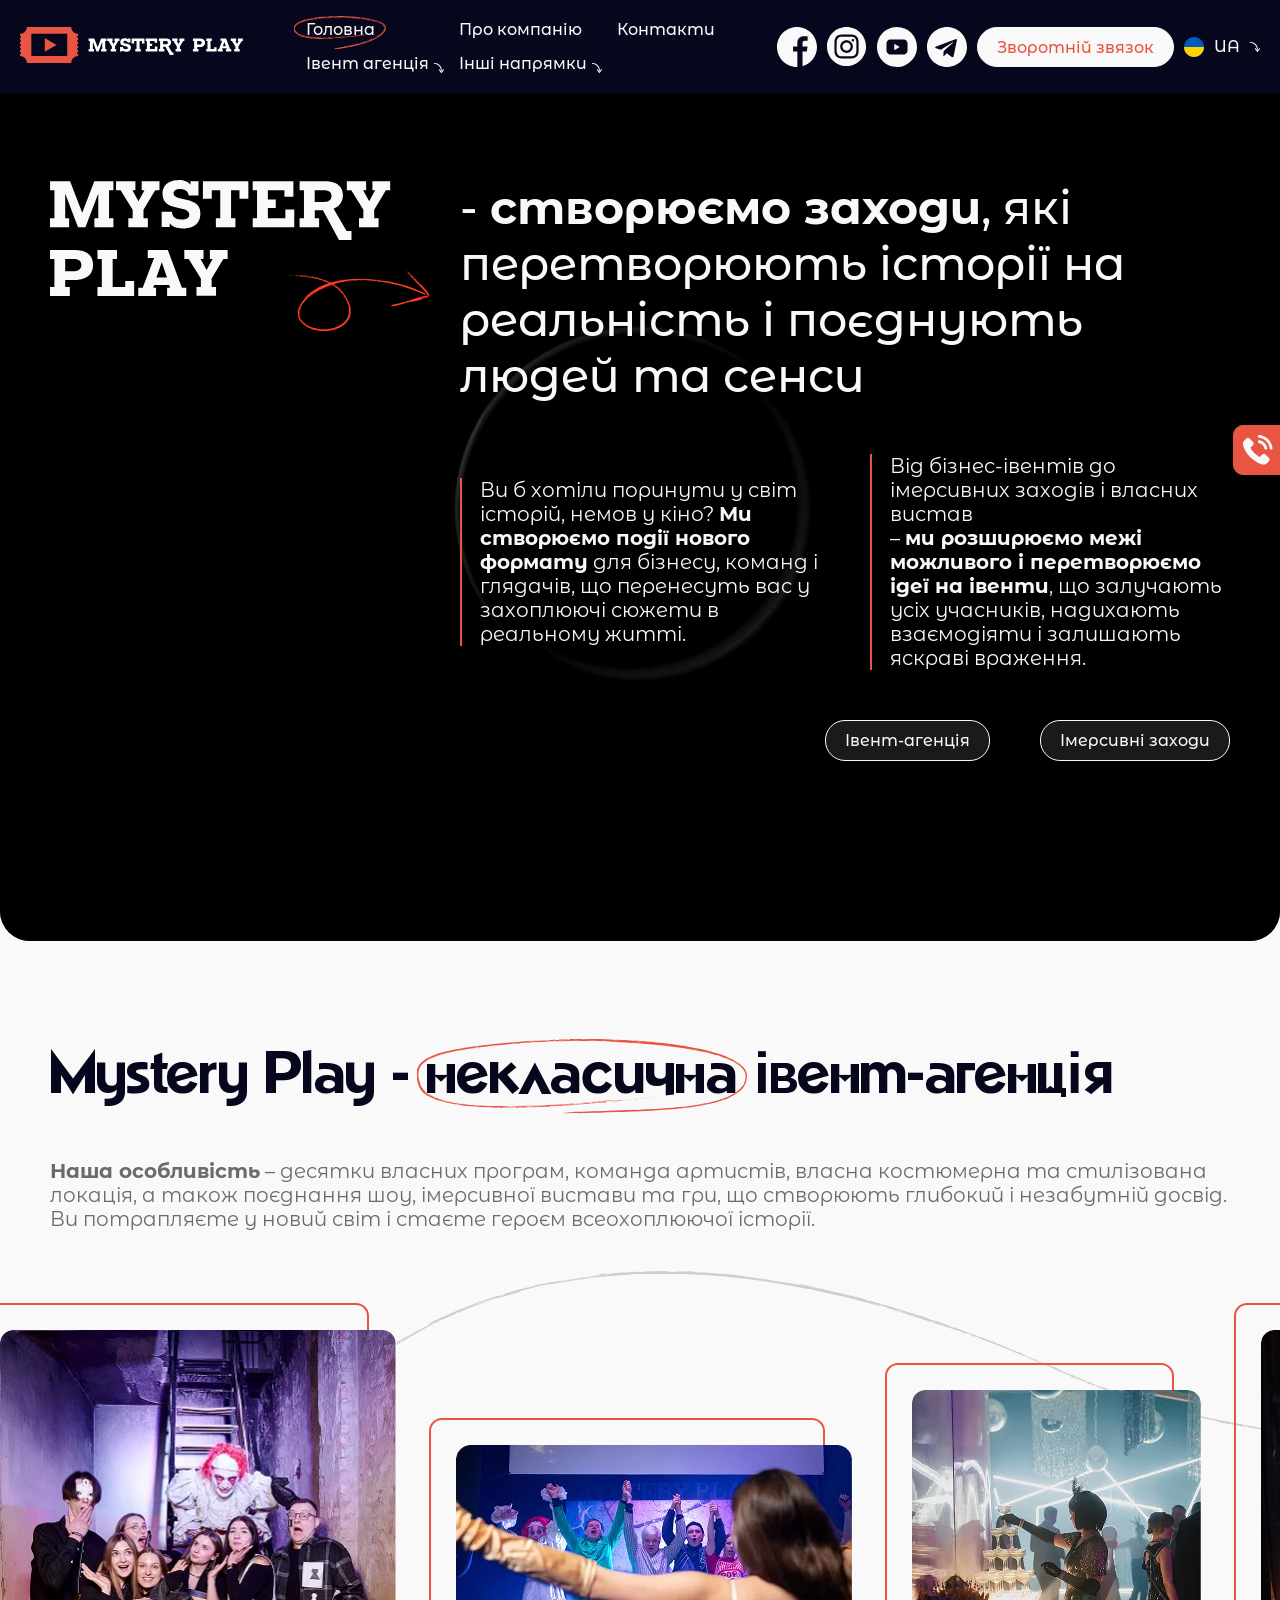
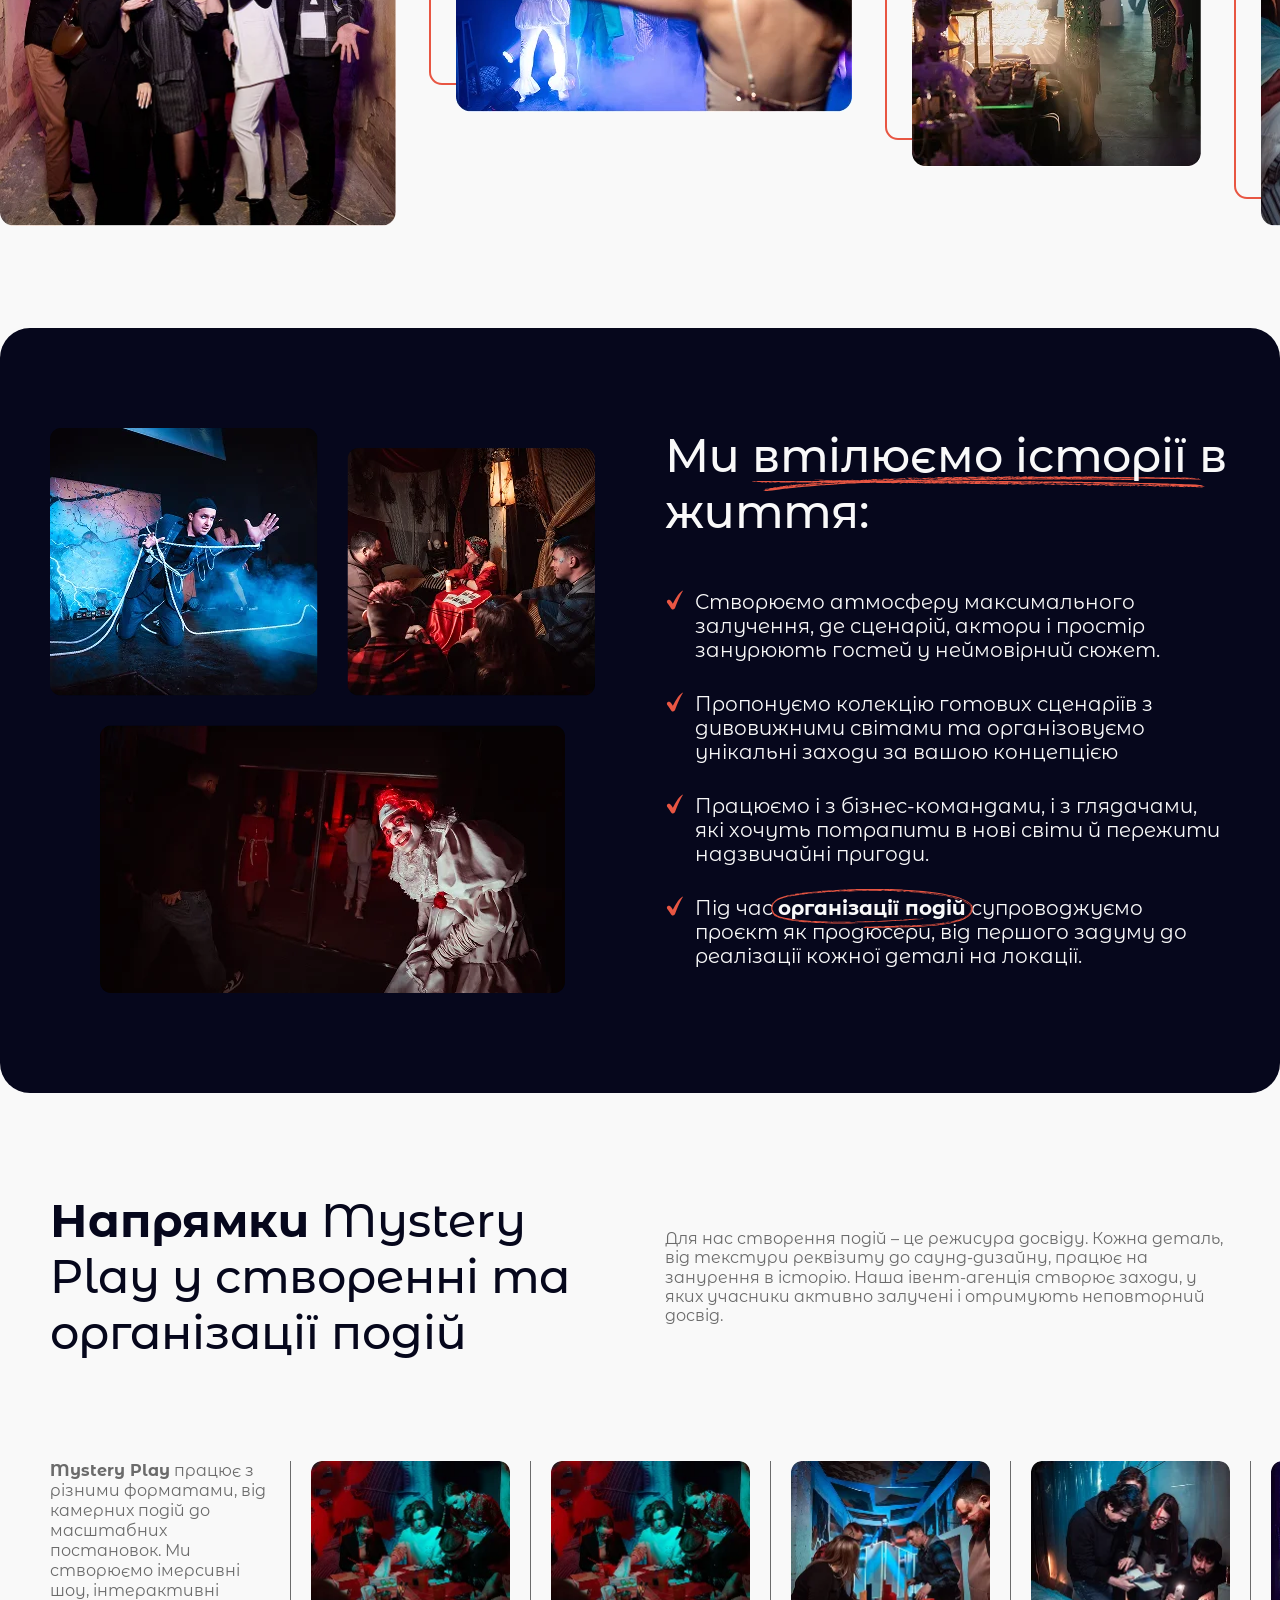
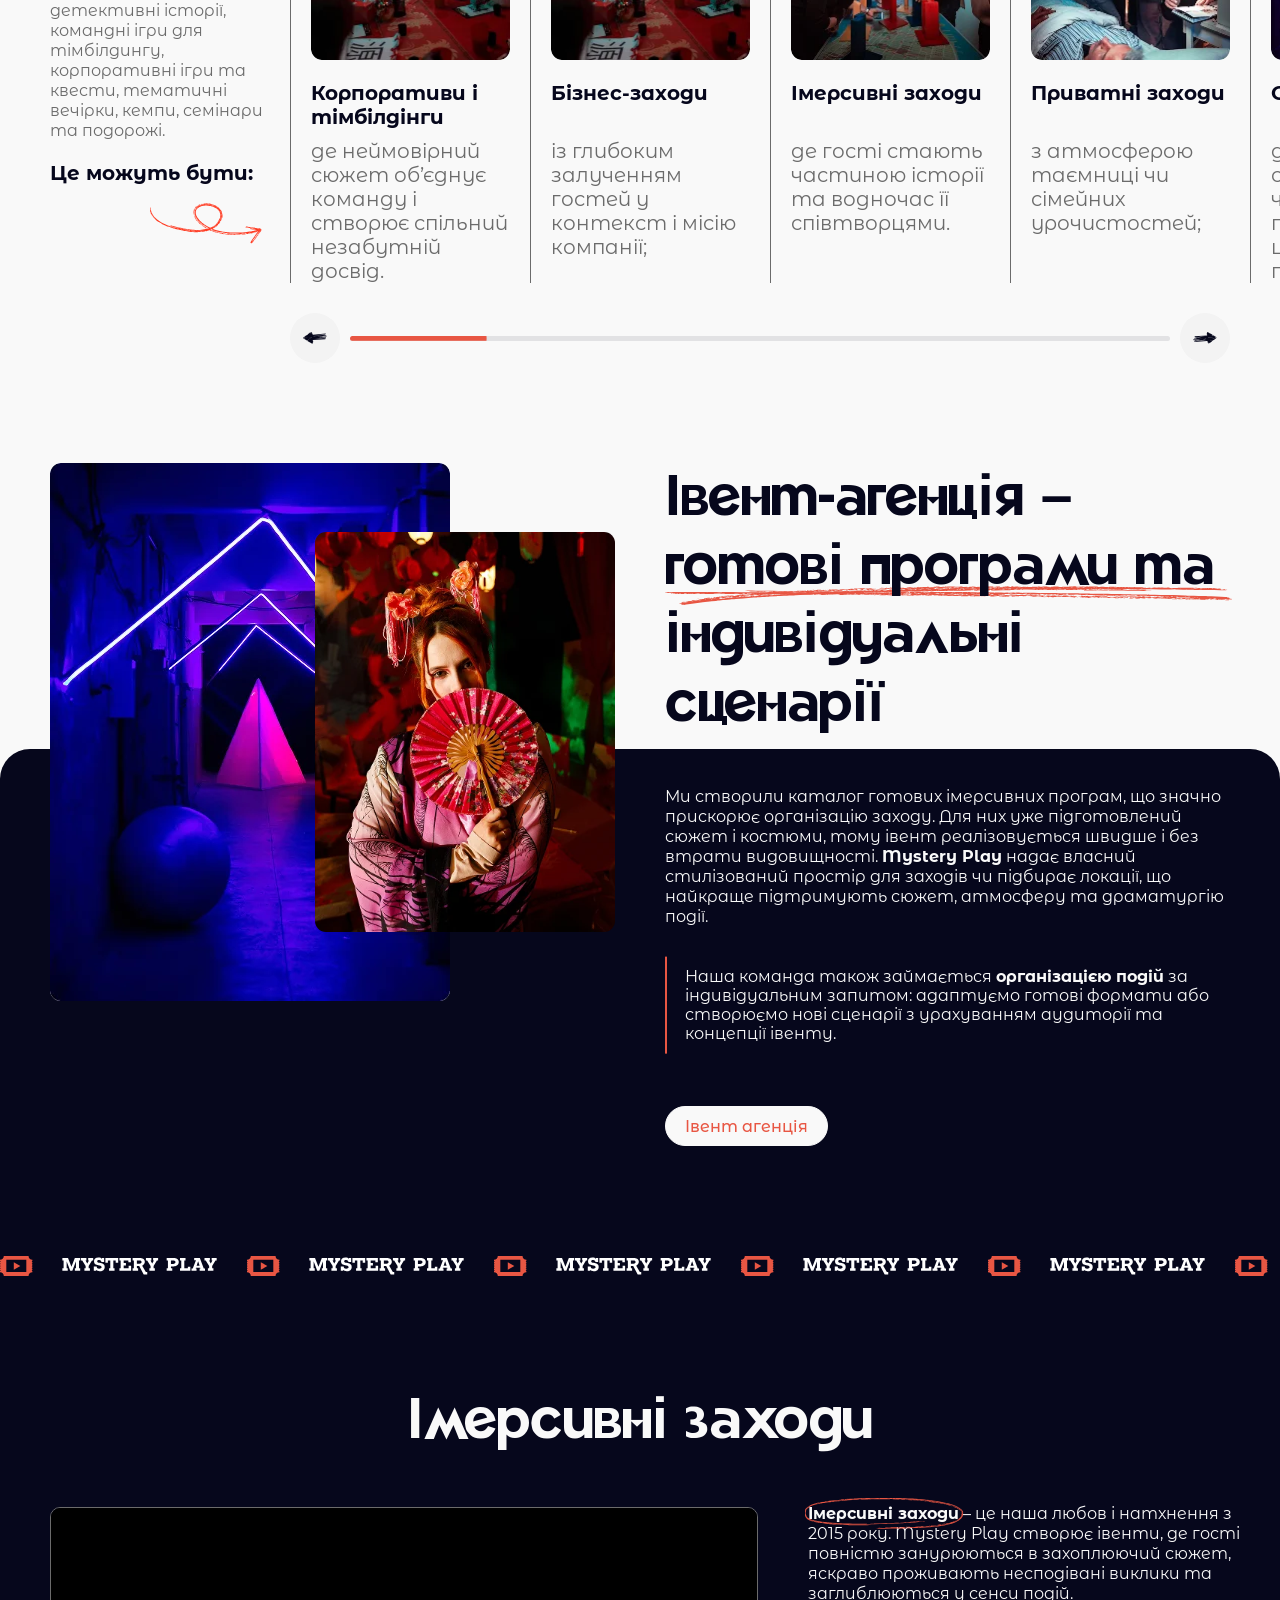
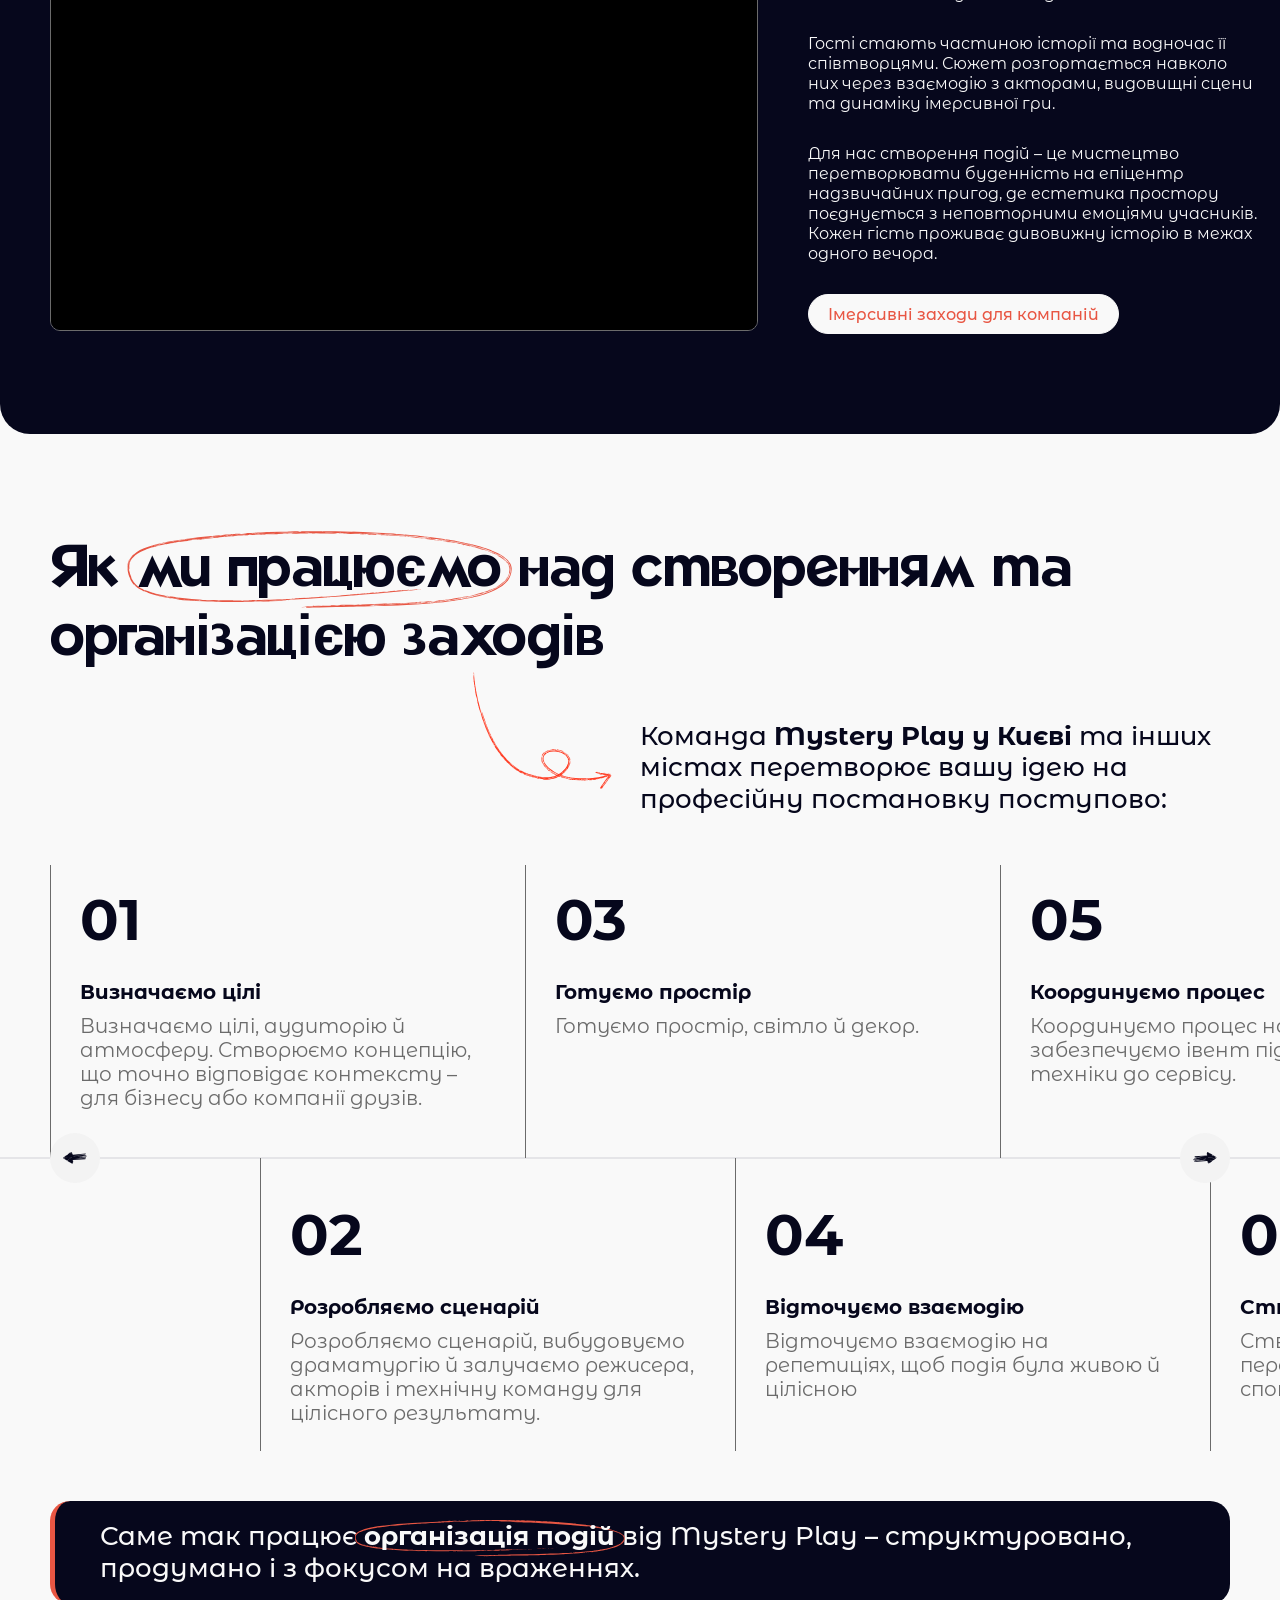
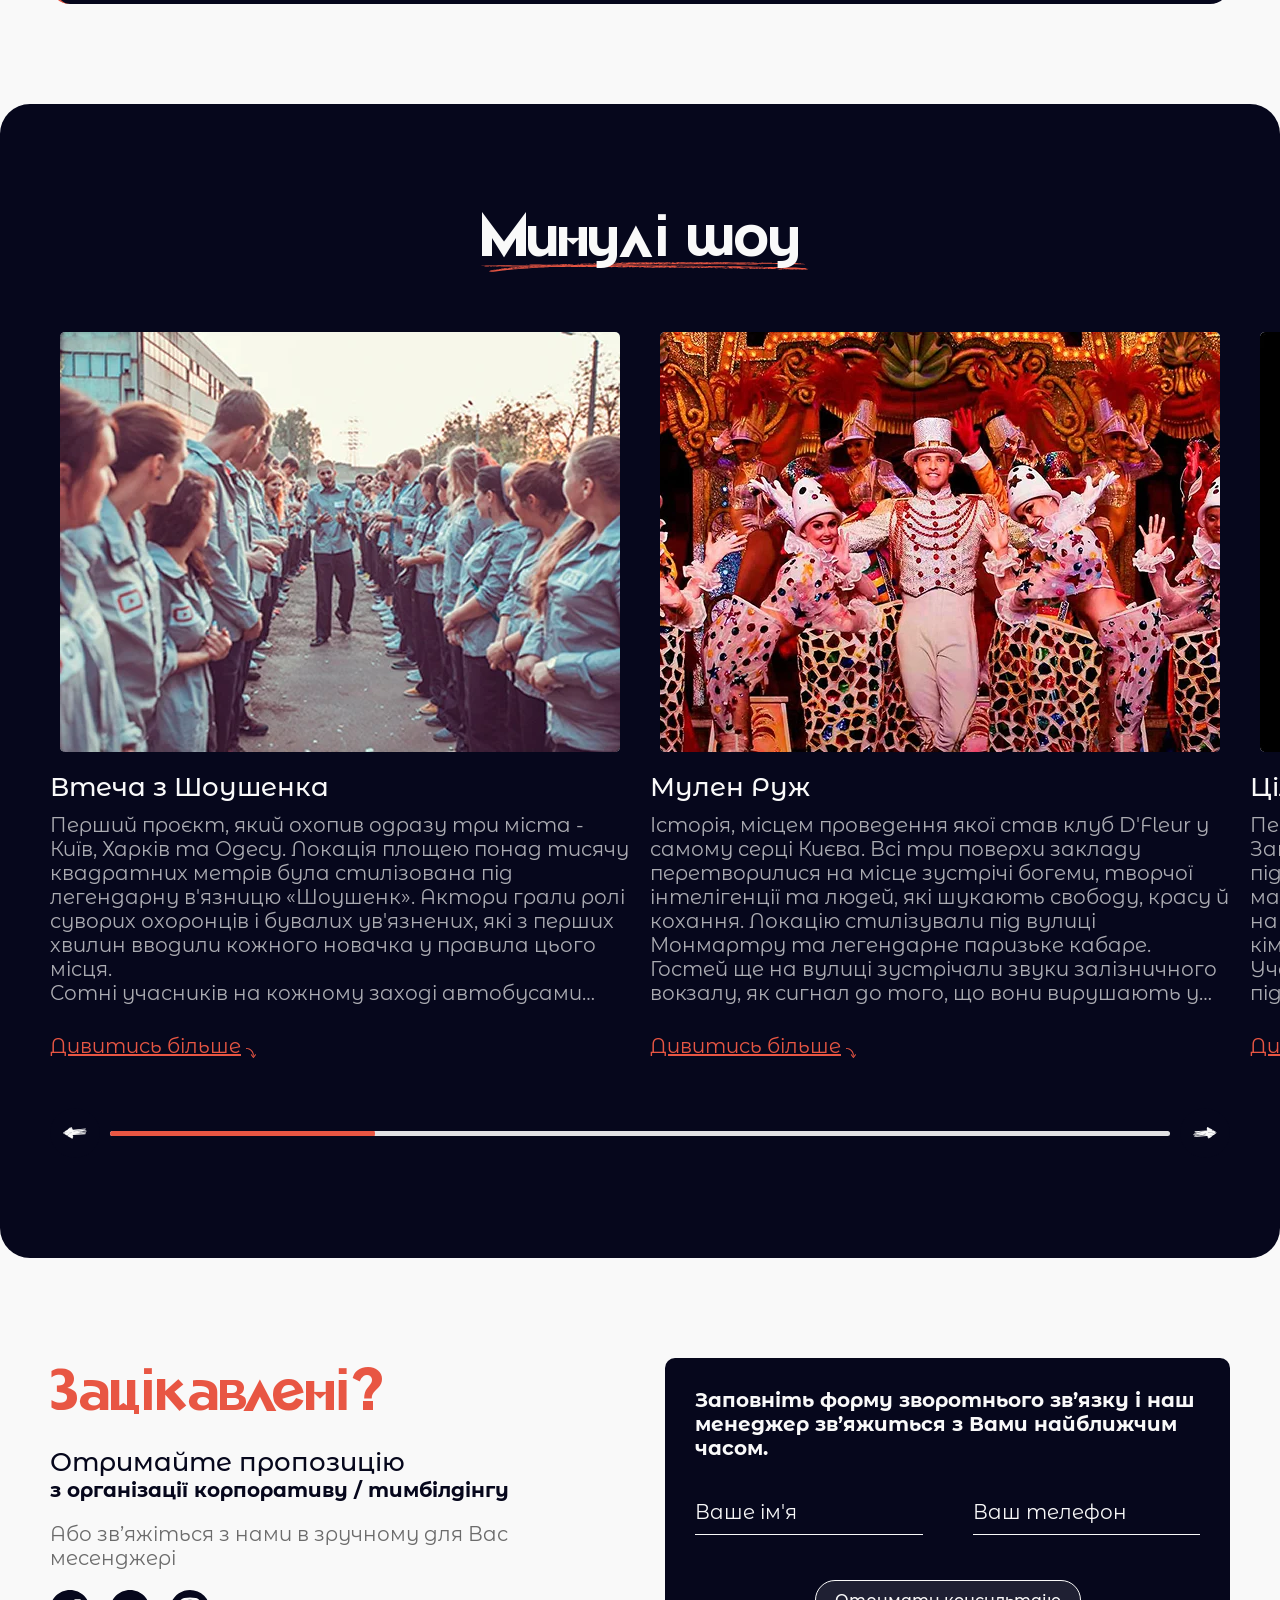
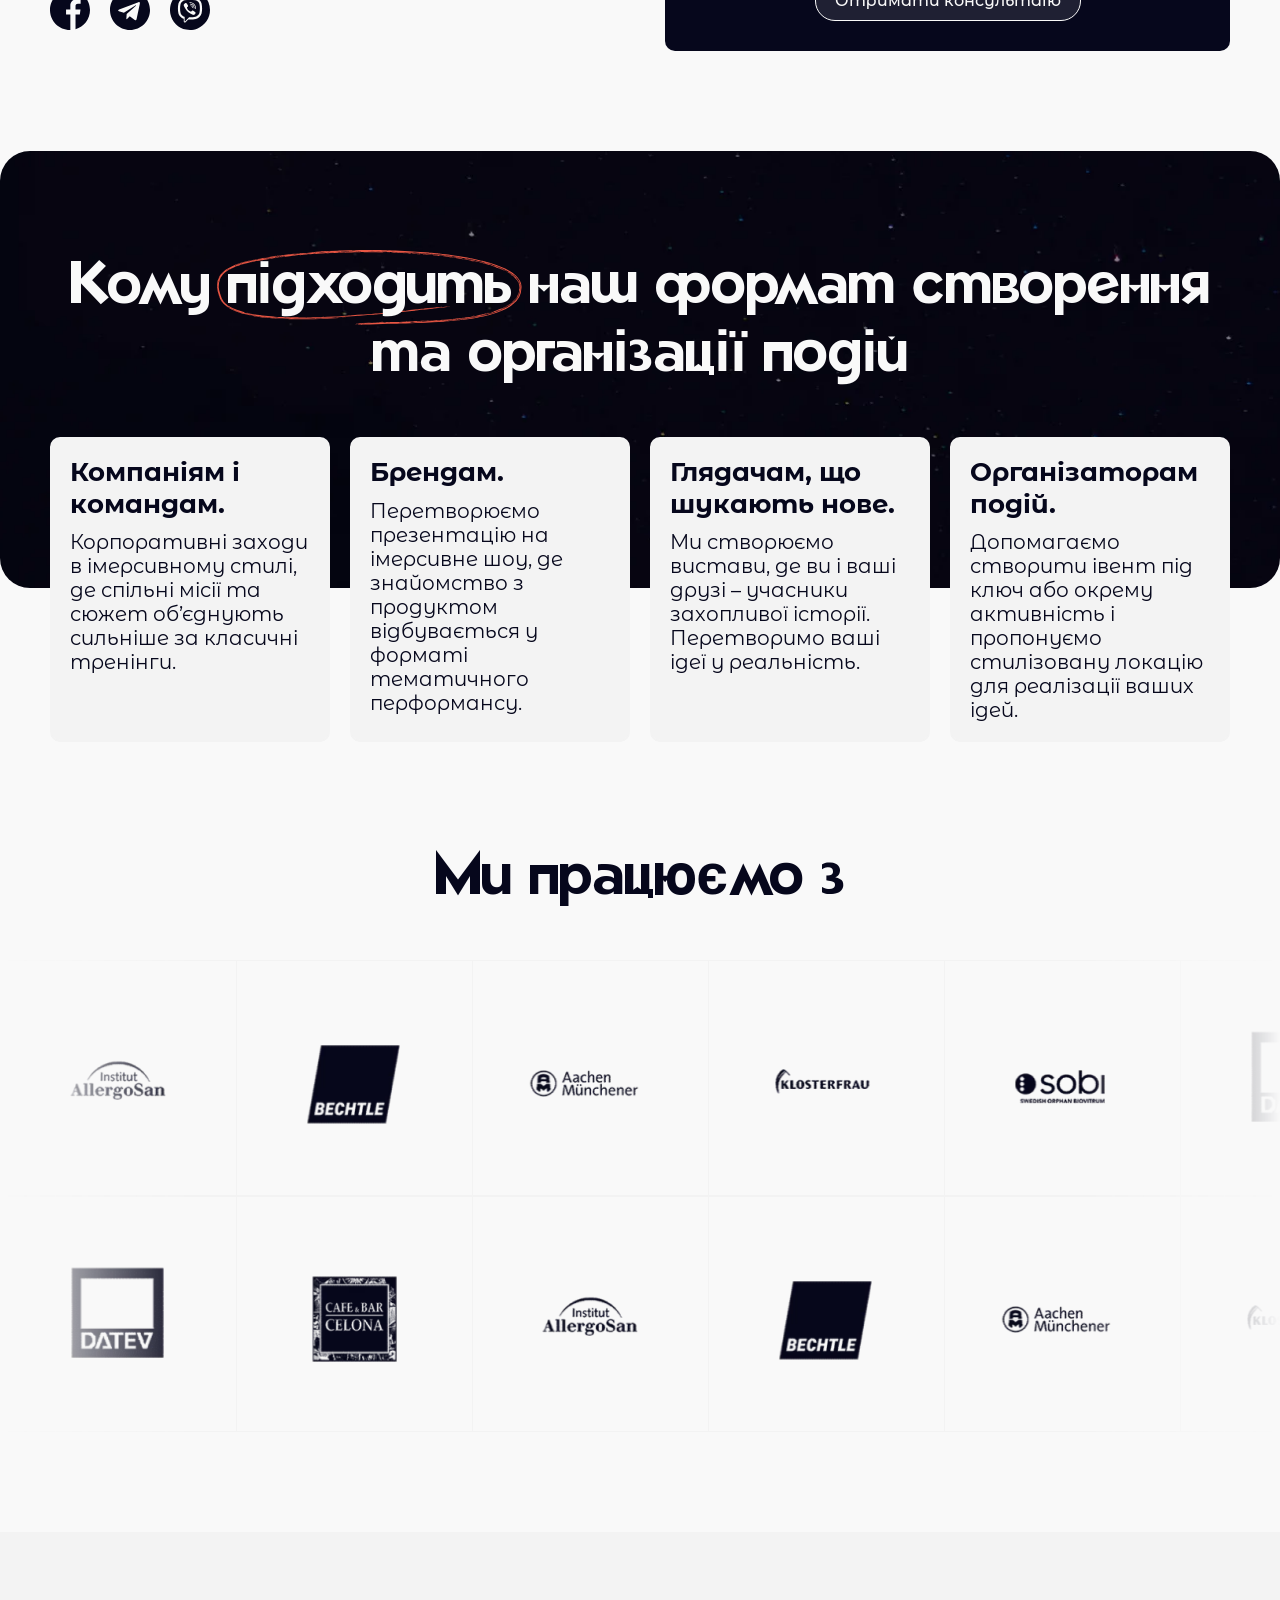
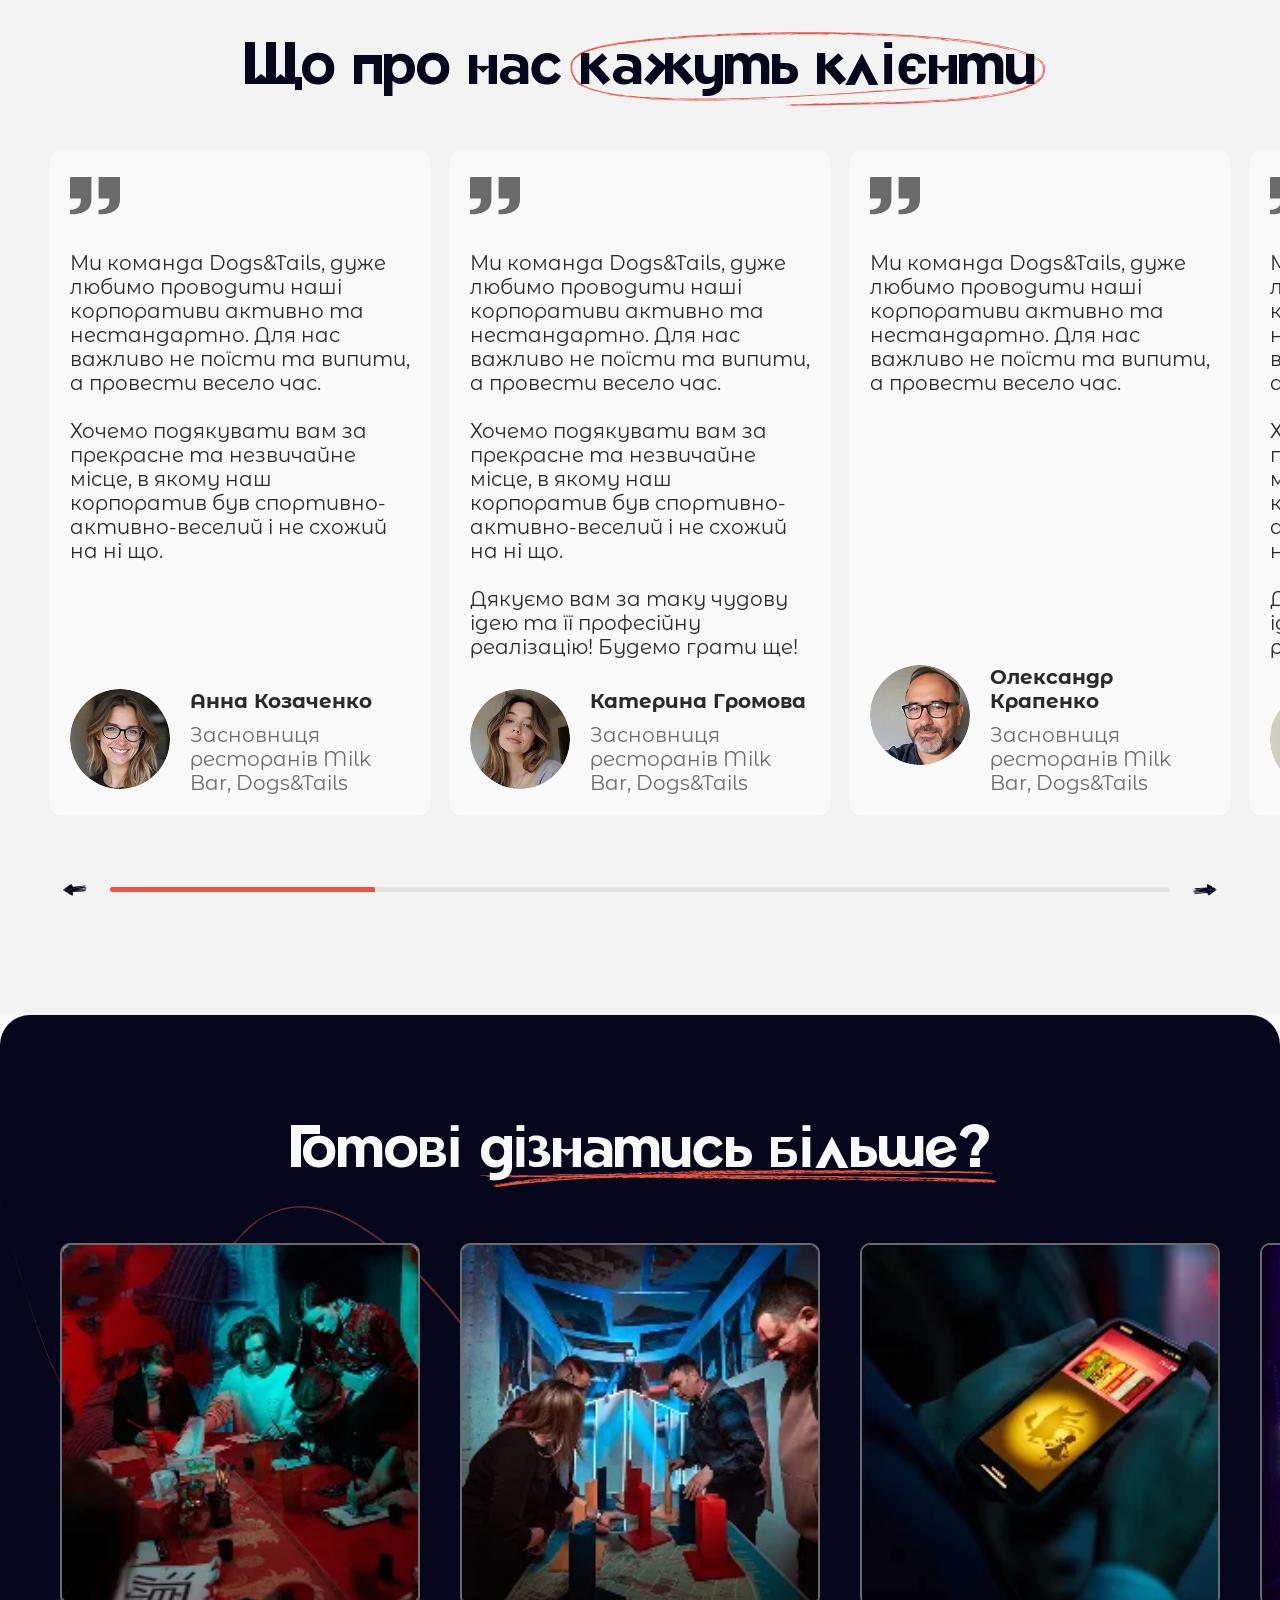
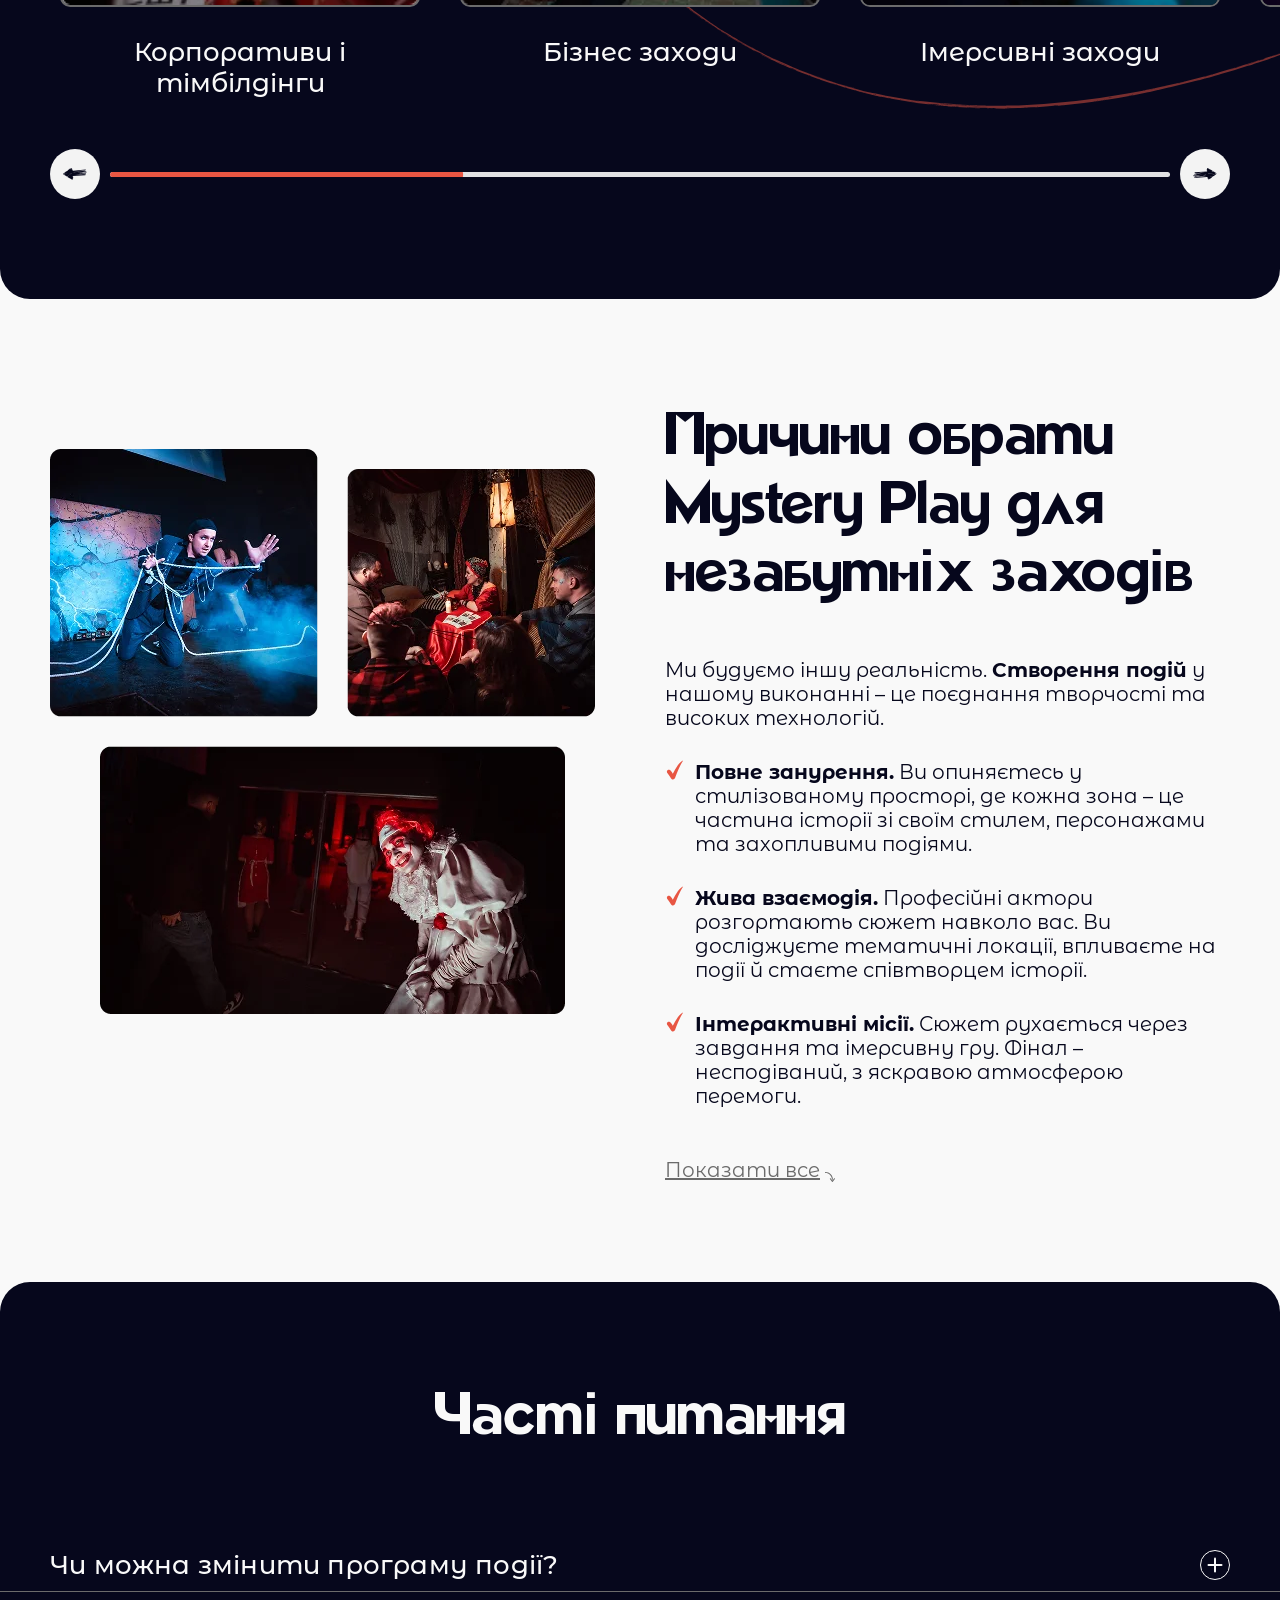
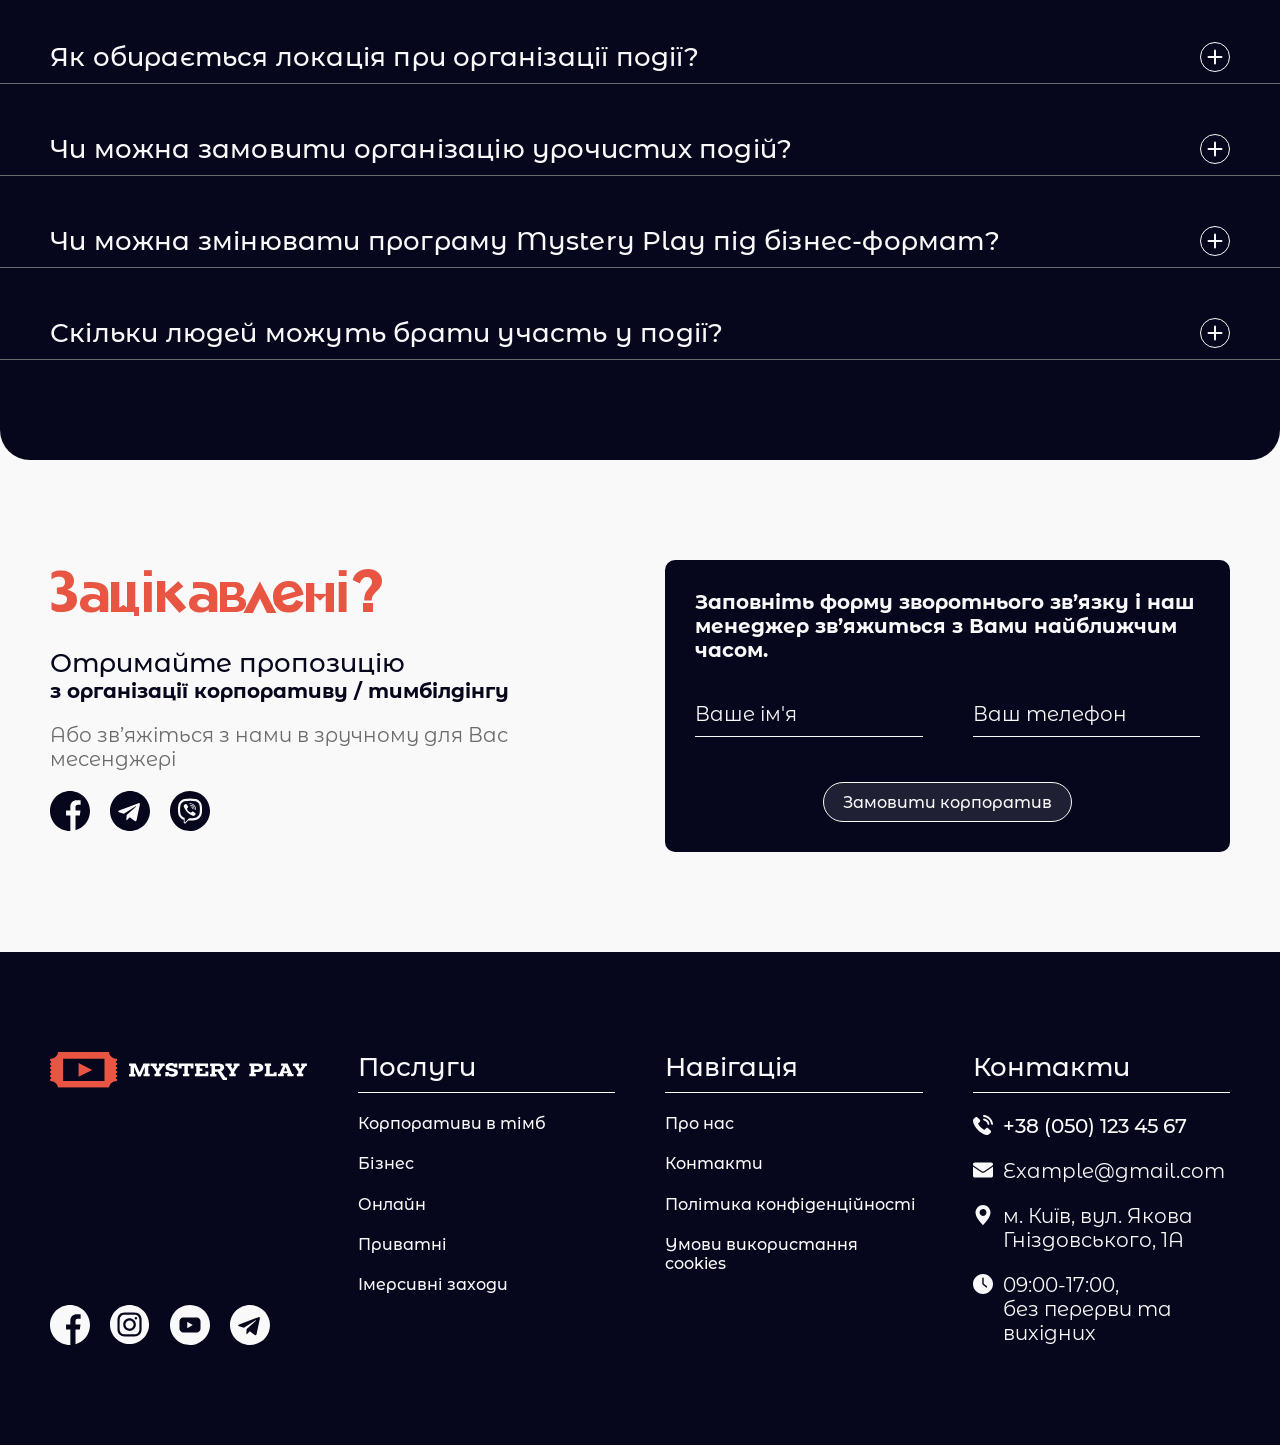
==== commit 8bf66b35: "lang on front page" ====
--- a/index.html
+++ b/index.html
@@ -20,9 +20,68 @@
               <path fill-rule="evenodd" clip-rule="evenodd" d="M0.244213 10.7327C0.0878461 10.889 0 11.1011 0 11.3223C0 11.5434 0.0878461 11.7555 0.244213 11.9118C0.400581 12.0682 0.61266 12.156 0.833797 12.156C1.05493 12.156 1.26701 12.0682 1.42338 11.9118L6.07755 7.256L10.7325 11.911C10.8897 12.0628 11.1002 12.1468 11.3187 12.1449C11.5372 12.143 11.7462 12.0554 11.9007 11.9009C12.0552 11.7463 12.1429 11.5373 12.1448 11.3188C12.1467 11.1003 12.0627 10.8898 11.9109 10.7327L7.25588 6.07767L11.9109 1.42267C12.0671 1.2663 12.1549 1.05427 12.1548 0.833207C12.1547 0.612149 12.0668 0.400175 11.9105 0.243919C11.7541 0.0876618 11.5421 -7.80857e-05 11.321 5.21452e-08C11.0999 7.819e-05 10.888 0.0879682 10.7317 0.244335L6.07755 4.89934L1.42255 0.244335C1.26538 0.092537 1.05488 0.00854172 0.836379 0.0104404C0.617882 0.0123391 0.408871 0.0999797 0.254364 0.254486C0.0998576 0.408993 0.012217 0.618004 0.0103184 0.836501C0.00841968 1.055 0.092415 1.2655 0.244213 1.42267L4.89921 6.07767L0.244213 10.7327Z" fill="#F9F9F9" />
             </svg>
          </button>
-         <p class="mobile-menu__title">
+         <div class="mobile-menu__title">
             Меню:
-         </p>
+            <div class="lang">
+               <div class="lang-trigger">
+                  <svg width="20" height="20" viewBox="0 0 20 20" fill="none" xmlns="http://www.w3.org/2000/svg">
+                    <mask id="mask0_3001_8822" style="mask-type:luminance" maskUnits="userSpaceOnUse" x="0" y="0" width="20" height="20">
+                      <path d="M10 20C15.5228 20 20 15.5228 20 10C20 4.47715 15.5228 0 10 0C4.47715 0 0 4.47715 0 10C0 15.5228 4.47715 20 10 20Z" fill="white" />
+                    </mask>
+                    <g mask="url(#mask0_3001_8822)">
+                      <path d="M-5 0H25V20H-5V0Z" fill="#005BBB" />
+                    </g>
+                    <mask id="mask1_3001_8822" style="mask-type:luminance" maskUnits="userSpaceOnUse" x="0" y="0" width="20" height="20">
+                      <path d="M10 20C15.5228 20 20 15.5228 20 10C20 4.47715 15.5228 0 10 0C4.47715 0 0 4.47715 0 10C0 15.5228 4.47715 20 10 20Z" fill="white" />
+                    </mask>
+                    <g mask="url(#mask1_3001_8822)">
+                      <path d="M-5 10H25V20H-5V10Z" fill="#FFD500" />
+                    </g>
+                  </svg>
+                  UA
+                  <svg class="lang__arrow" width="10" height="10" viewBox="0 0 10 10" fill="none" xmlns="http://www.w3.org/2000/svg">
+                    <path d="M6.89584 7.35541C6.88066 5.67371 6.20193 4.06605 5.00735 2.88227C3.81277 1.69849 2.19901 1.03439 0.517241 1.03449C0.38006 1.03449 0.248498 0.97999 0.151496 0.882989C0.0544947 0.785987 -4.52004e-07 0.654425 -4.46008e-07 0.517244C-4.40011e-07 0.380063 0.0544947 0.248501 0.151496 0.151499C0.248498 0.0544976 0.38006 2.7069e-06 0.517241 2.71289e-06C2.47421 -0.00179432 4.35235 0.770991 5.74136 2.14953C7.13037 3.52807 7.91734 5.40032 7.93034 7.35724L7.41379 8.04599L6.89584 7.35541ZM4.93103 7.03448L7 9.7931C7.04818 9.85734 7.11065 9.90948 7.18247 9.94539C7.2543 9.9813 7.33349 10 7.41379 10C7.49409 10 7.57329 9.9813 7.64511 9.94539C7.71693 9.90948 7.7794 9.85734 7.82758 9.7931L9.89655 7.03448C9.97886 6.92474 10.0142 6.78679 9.9948 6.65099C9.9754 6.51519 9.90285 6.39265 9.7931 6.31035C9.68336 6.22804 9.54541 6.1927 9.40961 6.2121C9.27381 6.2315 9.15127 6.30405 9.06896 6.41379L7.41379 8.62069L5.75862 6.41379C5.71786 6.35945 5.6668 6.31367 5.60836 6.27907C5.54991 6.24446 5.48522 6.2217 5.41798 6.2121C5.35073 6.20249 5.28226 6.20622 5.21646 6.22308C5.15066 6.23994 5.08882 6.26959 5.03448 6.31035C4.92474 6.39265 4.85218 6.51519 4.83278 6.65099C4.82318 6.71823 4.82691 6.78671 4.84377 6.85251C4.86063 6.91831 4.89028 6.98014 4.93103 7.03448Z" fill="white" />
+                  </svg>
+               </div>
+               
+               <div class="lang-menu">
+                  <div class="lang-menu__item lang-menu__item--ua lang-menu__item--active">
+                     <svg width="20" height="20" viewBox="0 0 20 20" fill="none" xmlns="http://www.w3.org/2000/svg">
+                       <mask id="mask0_3001_8822" style="mask-type:luminance" maskUnits="userSpaceOnUse" x="0" y="0" width="20" height="20">
+                         <path d="M10 20C15.5228 20 20 15.5228 20 10C20 4.47715 15.5228 0 10 0C4.47715 0 0 4.47715 0 10C0 15.5228 4.47715 20 10 20Z" fill="white" />
+                       </mask>
+                       <g mask="url(#mask0_3001_8822)">
+                         <path d="M-5 0H25V20H-5V0Z" fill="#005BBB" />
+                       </g>
+                       <mask id="mask1_3001_8822" style="mask-type:luminance" maskUnits="userSpaceOnUse" x="0" y="0" width="20" height="20">
+                         <path d="M10 20C15.5228 20 20 15.5228 20 10C20 4.47715 15.5228 0 10 0C4.47715 0 0 4.47715 0 10C0 15.5228 4.47715 20 10 20Z" fill="white" />
+                       </mask>
+                       <g mask="url(#mask1_3001_8822)">
+                         <path d="M-5 10H25V20H-5V10Z" fill="#FFD500" />
+                       </g>
+                     </svg>
+                     Українська
+                  </div>
+                  <div class="lang-menu__item lang-menu__item--ru">
+                     <svg width="20" height="20" viewBox="0 0 20 20" fill="none" xmlns="http://www.w3.org/2000/svg">
+                       <path d="M10 20C15.5223 20 20 15.5223 20 10C20 4.47773 15.5223 0 10 0C4.47773 0 0 4.47773 0 10C0 15.5223 4.47773 20 10 20Z" fill="#F0F0F0" />
+                       <path d="M19.3777 13.477C20.2074 11.2327 20.2074 8.76575 19.3777 6.52148H0.62227C-0.207423 8.76575 -0.207423 11.2327 0.62227 13.477L10 14.3508L19.3777 13.477Z" fill="#0052B4" />
+                       <path d="M10.0027 20C14.3027 20 17.9691 17.2891 19.3805 13.4766H0.625C2.03789 17.2891 5.70273 20 10.0027 20Z" fill="#D80027" />
+                     </svg>
+                     Русский
+                  </div>
+                  <div class="lang-menu__item lang-menu__item--en">
+                     <svg width="20" height="20" viewBox="0 0 20 20" fill="none" xmlns="http://www.w3.org/2000/svg">
+                       <path d="M10 20C15.5228 20 20 15.5228 20 10C20 4.47715 15.5228 0 10 0C4.47715 0 0 4.47715 0 10C0 15.5228 4.47715 20 10 20Z" fill="#F0F0F0" />
+                       <path d="M2.06645 3.91105C1.28094 4.93305 0.688633 6.11098 0.34375 7.39062H5.54602L2.06645 3.91105ZM19.6548 7.39062C19.3099 6.11102 18.7175 4.93309 17.9321 3.91109L14.4526 7.39062H19.6548ZM0.34375 12.608C0.688672 13.8876 1.28098 15.0655 2.06645 16.0875L5.5459 12.608H0.34375ZM16.0875 2.06648C15.0655 1.28098 13.8876 0.688672 12.6079 0.34375V5.54598L16.0875 2.06648ZM3.91105 17.932C4.93305 18.7175 6.11098 19.3098 7.39059 19.6548V14.4526L3.91105 17.932ZM7.39055 0.34375C6.11094 0.688672 4.93301 1.28098 3.91105 2.06645L7.39055 5.54594V0.34375ZM12.608 19.6548C13.8876 19.3098 15.0655 18.7175 16.0875 17.9321L12.608 14.4526V19.6548ZM14.4526 12.608L17.9321 16.0875C18.7175 15.0656 19.3099 13.8876 19.6548 12.608H14.4526Z" fill="#0052B4" />
+                       <path d="M19.9154 8.69566H11.3044V0.0846484C10.8719 0.0282971 10.4362 2.17268e-05 10 0C9.55785 0 9.12262 0.0290625 8.69566 0.0846484V8.69563H0.0846484C0.0282971 9.12813 2.17268e-05 9.56384 0 10C0 10.4421 0.0290625 10.8774 0.0846484 11.3043H8.69563V19.9154C9.56153 20.0282 10.4384 20.0282 11.3043 19.9154V11.3044H19.9154C19.9717 10.8719 20 10.4362 20 10C20 9.55793 19.9709 9.12262 19.9154 8.69566Z" fill="#D80027" />
+                       <path d="M12.6113 12.6094L17.0737 17.0717C17.2788 16.8663 17.4749 16.6521 17.6615 16.4297L13.8411 12.6093H12.6113V12.6094ZM7.39391 12.6094H7.39383L2.93152 17.0717C3.13691 17.2768 3.35111 17.4729 3.57352 17.6595L7.39391 13.839V12.6094ZM7.39391 7.39199V7.39191L2.93156 2.92953C2.72642 3.13492 2.5303 3.34912 2.34375 3.57152L6.16418 7.39195H7.39391V7.39199ZM12.6113 7.39199L17.0737 2.92957C16.8683 2.72443 16.6541 2.52832 16.4317 2.3418L12.6113 6.16223V7.39199Z" fill="#D80027" />
+                     </svg>
+                     English
+                  </div>
+               </div>
+            </div>
+         </div>
          <ul class="mobile-nav">
             <li class="mobile-nav__item mobile-nav__item--active">
                <a href="" class="mobile-nav__link">Головна</a>
@@ -227,6 +286,65 @@
                </a>
             </div>
             <a href="" class="button">Зворотній звязок</a>
+            <div class="header-contact__lang lang">
+               <div class="lang-trigger">
+                  <svg width="20" height="20" viewBox="0 0 20 20" fill="none" xmlns="http://www.w3.org/2000/svg">
+                    <mask id="mask0_3001_8822" style="mask-type:luminance" maskUnits="userSpaceOnUse" x="0" y="0" width="20" height="20">
+                      <path d="M10 20C15.5228 20 20 15.5228 20 10C20 4.47715 15.5228 0 10 0C4.47715 0 0 4.47715 0 10C0 15.5228 4.47715 20 10 20Z" fill="white" />
+                    </mask>
+                    <g mask="url(#mask0_3001_8822)">
+                      <path d="M-5 0H25V20H-5V0Z" fill="#005BBB" />
+                    </g>
+                    <mask id="mask1_3001_8822" style="mask-type:luminance" maskUnits="userSpaceOnUse" x="0" y="0" width="20" height="20">
+                      <path d="M10 20C15.5228 20 20 15.5228 20 10C20 4.47715 15.5228 0 10 0C4.47715 0 0 4.47715 0 10C0 15.5228 4.47715 20 10 20Z" fill="white" />
+                    </mask>
+                    <g mask="url(#mask1_3001_8822)">
+                      <path d="M-5 10H25V20H-5V10Z" fill="#FFD500" />
+                    </g>
+                  </svg>
+                  UA
+                  <svg class="lang__arrow" width="10" height="10" viewBox="0 0 10 10" fill="none" xmlns="http://www.w3.org/2000/svg">
+                    <path d="M6.89584 7.35541C6.88066 5.67371 6.20193 4.06605 5.00735 2.88227C3.81277 1.69849 2.19901 1.03439 0.517241 1.03449C0.38006 1.03449 0.248498 0.97999 0.151496 0.882989C0.0544947 0.785987 -4.52004e-07 0.654425 -4.46008e-07 0.517244C-4.40011e-07 0.380063 0.0544947 0.248501 0.151496 0.151499C0.248498 0.0544976 0.38006 2.7069e-06 0.517241 2.71289e-06C2.47421 -0.00179432 4.35235 0.770991 5.74136 2.14953C7.13037 3.52807 7.91734 5.40032 7.93034 7.35724L7.41379 8.04599L6.89584 7.35541ZM4.93103 7.03448L7 9.7931C7.04818 9.85734 7.11065 9.90948 7.18247 9.94539C7.2543 9.9813 7.33349 10 7.41379 10C7.49409 10 7.57329 9.9813 7.64511 9.94539C7.71693 9.90948 7.7794 9.85734 7.82758 9.7931L9.89655 7.03448C9.97886 6.92474 10.0142 6.78679 9.9948 6.65099C9.9754 6.51519 9.90285 6.39265 9.7931 6.31035C9.68336 6.22804 9.54541 6.1927 9.40961 6.2121C9.27381 6.2315 9.15127 6.30405 9.06896 6.41379L7.41379 8.62069L5.75862 6.41379C5.71786 6.35945 5.6668 6.31367 5.60836 6.27907C5.54991 6.24446 5.48522 6.2217 5.41798 6.2121C5.35073 6.20249 5.28226 6.20622 5.21646 6.22308C5.15066 6.23994 5.08882 6.26959 5.03448 6.31035C4.92474 6.39265 4.85218 6.51519 4.83278 6.65099C4.82318 6.71823 4.82691 6.78671 4.84377 6.85251C4.86063 6.91831 4.89028 6.98014 4.93103 7.03448Z" fill="white" />
+                  </svg>
+               </div>
+               
+               <div class="lang-menu">
+                  <div class="lang-menu__item lang-menu__item--ua lang-menu__item--active">
+                     <svg width="20" height="20" viewBox="0 0 20 20" fill="none" xmlns="http://www.w3.org/2000/svg">
+                       <mask id="mask0_3001_8822" style="mask-type:luminance" maskUnits="userSpaceOnUse" x="0" y="0" width="20" height="20">
+                         <path d="M10 20C15.5228 20 20 15.5228 20 10C20 4.47715 15.5228 0 10 0C4.47715 0 0 4.47715 0 10C0 15.5228 4.47715 20 10 20Z" fill="white" />
+                       </mask>
+                       <g mask="url(#mask0_3001_8822)">
+                         <path d="M-5 0H25V20H-5V0Z" fill="#005BBB" />
+                       </g>
+                       <mask id="mask1_3001_8822" style="mask-type:luminance" maskUnits="userSpaceOnUse" x="0" y="0" width="20" height="20">
+                         <path d="M10 20C15.5228 20 20 15.5228 20 10C20 4.47715 15.5228 0 10 0C4.47715 0 0 4.47715 0 10C0 15.5228 4.47715 20 10 20Z" fill="white" />
+                       </mask>
+                       <g mask="url(#mask1_3001_8822)">
+                         <path d="M-5 10H25V20H-5V10Z" fill="#FFD500" />
+                       </g>
+                     </svg>
+                     Українська
+                  </div>
+                  <div class="lang-menu__item lang-menu__item--ru">
+                     <svg width="20" height="20" viewBox="0 0 20 20" fill="none" xmlns="http://www.w3.org/2000/svg">
+                       <path d="M10 20C15.5223 20 20 15.5223 20 10C20 4.47773 15.5223 0 10 0C4.47773 0 0 4.47773 0 10C0 15.5223 4.47773 20 10 20Z" fill="#F0F0F0" />
+                       <path d="M19.3777 13.477C20.2074 11.2327 20.2074 8.76575 19.3777 6.52148H0.62227C-0.207423 8.76575 -0.207423 11.2327 0.62227 13.477L10 14.3508L19.3777 13.477Z" fill="#0052B4" />
+                       <path d="M10.0027 20C14.3027 20 17.9691 17.2891 19.3805 13.4766H0.625C2.03789 17.2891 5.70273 20 10.0027 20Z" fill="#D80027" />
+                     </svg>
+                     Русский
+                  </div>
+                  <div class="lang-menu__item lang-menu__item--en">
+                     <svg width="20" height="20" viewBox="0 0 20 20" fill="none" xmlns="http://www.w3.org/2000/svg">
+                       <path d="M10 20C15.5228 20 20 15.5228 20 10C20 4.47715 15.5228 0 10 0C4.47715 0 0 4.47715 0 10C0 15.5228 4.47715 20 10 20Z" fill="#F0F0F0" />
+                       <path d="M2.06645 3.91105C1.28094 4.93305 0.688633 6.11098 0.34375 7.39062H5.54602L2.06645 3.91105ZM19.6548 7.39062C19.3099 6.11102 18.7175 4.93309 17.9321 3.91109L14.4526 7.39062H19.6548ZM0.34375 12.608C0.688672 13.8876 1.28098 15.0655 2.06645 16.0875L5.5459 12.608H0.34375ZM16.0875 2.06648C15.0655 1.28098 13.8876 0.688672 12.6079 0.34375V5.54598L16.0875 2.06648ZM3.91105 17.932C4.93305 18.7175 6.11098 19.3098 7.39059 19.6548V14.4526L3.91105 17.932ZM7.39055 0.34375C6.11094 0.688672 4.93301 1.28098 3.91105 2.06645L7.39055 5.54594V0.34375ZM12.608 19.6548C13.8876 19.3098 15.0655 18.7175 16.0875 17.9321L12.608 14.4526V19.6548ZM14.4526 12.608L17.9321 16.0875C18.7175 15.0656 19.3099 13.8876 19.6548 12.608H14.4526Z" fill="#0052B4" />
+                       <path d="M19.9154 8.69566H11.3044V0.0846484C10.8719 0.0282971 10.4362 2.17268e-05 10 0C9.55785 0 9.12262 0.0290625 8.69566 0.0846484V8.69563H0.0846484C0.0282971 9.12813 2.17268e-05 9.56384 0 10C0 10.4421 0.0290625 10.8774 0.0846484 11.3043H8.69563V19.9154C9.56153 20.0282 10.4384 20.0282 11.3043 19.9154V11.3044H19.9154C19.9717 10.8719 20 10.4362 20 10C20 9.55793 19.9709 9.12262 19.9154 8.69566Z" fill="#D80027" />
+                       <path d="M12.6113 12.6094L17.0737 17.0717C17.2788 16.8663 17.4749 16.6521 17.6615 16.4297L13.8411 12.6093H12.6113V12.6094ZM7.39391 12.6094H7.39383L2.93152 17.0717C3.13691 17.2768 3.35111 17.4729 3.57352 17.6595L7.39391 13.839V12.6094ZM7.39391 7.39199V7.39191L2.93156 2.92953C2.72642 3.13492 2.5303 3.34912 2.34375 3.57152L6.16418 7.39195H7.39391V7.39199ZM12.6113 7.39199L17.0737 2.92957C16.8683 2.72443 16.6541 2.52832 16.4317 2.3418L12.6113 6.16223V7.39199Z" fill="#D80027" />
+                     </svg>
+                     English
+                  </div>
+               </div>
+            </div>
          </div>
          <div class="mobile-trigger" data-modal="mobile-menu-modal">
             <svg width="40" height="40" viewBox="0 0 40 40" fill="none" xmlns="http://www.w3.org/2000/svg">
--- a/css/style.css
+++ b/css/style.css
@@ -1 +1 @@
-a,abbr,acronym,address,applet,big,blockquote,body,caption,cite,code,dd,del,dfn,div,dl,dt,em,fieldset,font,form,h1,h2,h3,h4,h5,h6,html,iframe,img,ins,kbd,label,legend,li,object,ol,p,pre,q,s,samp,small,span,strike,strong,sub,sup,table,tbody,td,tfoot,th,thead,tr,tt,ul,var{margin:0;padding:0;border:0;outline:0;font-weight:inherit;font-style:inherit;font-size:100%;font-family:inherit;vertical-align:baseline}:focus{outline:0}body{line-height:1;color:black;background:white}body *{-webkit-box-sizing:border-box;box-sizing:border-box}ol,ul{list-style:none}table{border-collapse:separate;border-spacing:0}caption,td,th{text-align:left;font-weight:normal}blockquote:after,blockquote:before,q:after,q:before{content:""}blockquote,q{quotes:"" ""}button{display:block;cursor:pointer;-webkit-transition:0.3s;transition:0.3s;-webkit-appearance:none;-moz-appearance:none;appearance:none;background:none;border:none;padding:0}button:hover{-webkit-transition:0.3s;transition:0.3s}a{display:inline-block;text-decoration:none;-webkit-transition:0.3s;transition:0.3s}a:focus,button:focus,img:focus,input:focus,li:focus{outline:none}button{-webkit-appearance:none;-moz-appearance:none;appearance:none}input::-webkit-input-placeholder{opacity:1}input::-moz-placeholder{opacity:1}input:-moz-placeholder{opacity:1}input:-ms-input-placeholder{opacity:1}textarea::-webkit-input-placeholder{opacity:1}textarea::-moz-placeholder{opacity:1}textarea:-moz-placeholder{opacity:1}textarea:-ms-input-placeholder{opacity:1}input,input[type=color],input[type=date],input[type=datetime-local],input[type=datetime],input[type=email],input[type=month],input[type=number],input[type=password],input[type=search],input[type=tel],input[type=text],input[type=time],input[type=url],input[type=week],option,select,select:focus,textarea{-webkit-box-shadow:none;box-shadow:none}@font-face{font-family:"Montserrat-Alternates";src:url("../fonts/MontserratAlternates-Bold.woff2") format("woff2");font-weight:700;font-style:normal;font-display:swap}@font-face{font-family:"Montserrat-Alternates";src:url("../fonts/MontserratAlternates-Medium.woff2") format("woff2");font-weight:500;font-style:normal;font-display:swap}@font-face{font-family:"Montserrat-Alternates";src:url("../fonts/MontserratAlternates-Black.woff2") format("woff2");font-weight:900;font-style:normal;font-display:swap}@font-face{font-family:"Montserrat-Alternates";src:url("../fonts/MontserratAlternates-Bold.woff2") format("woff2");font-weight:bold;font-style:normal;font-display:swap}@font-face{font-family:"Montserrat-Alternates";src:url("../fonts/MontserratAlternates-Regular.woff2") format("woff2");font-weight:normal;font-style:normal;font-display:swap}@font-face{font-family:"Montserrat-Alternates";src:url("../fonts/MontserratAlternates-Light.woff2") format("woff2");font-weight:300;font-style:normal;font-display:swap}@font-face{font-family:"Inter";src:url("../fonts/Inter18pt-Bold.woff2") format("woff2");font-weight:600;font-style:normal;font-display:swap}@font-face{font-family:"Inter";src:url("../fonts/Inter18pt-Medium.woff2") format("woff2");font-weight:500;font-style:normal;font-display:swap}@font-face{font-family:"Inter";src:url("../fonts/Inter18pt-Black.woff2") format("woff2");font-weight:900;font-style:normal;font-display:swap}@font-face{font-family:"Inter";src:url("../fonts/Inter18pt-Bold.woff2") format("woff2");font-weight:bold;font-style:normal;font-display:swap}@font-face{font-family:"Inter";src:url("../fonts/Inter18pt-Regular.woff2") format("woff2");font-weight:normal;font-style:normal;font-display:swap}@font-face{font-family:"Inter";src:url("../fonts/Inter18pt-Bold.woff2") format("woff2");font-weight:bold;font-style:normal;font-display:swap}@font-face{font-family:"Inter";src:url("../fonts/Inter18pt-Light.woff2") format("woff2");font-weight:300;font-style:normal;font-display:swap}@font-face{font-family:"P_napoli-bold";src:url("../fonts/P_napolibold-Bold.woff2") format("woff2");font-weight:700;font-style:normal;font-display:swap}@font-face{font-family:swiper-icons;src:url("data:application/font-woff;charset=utf-8;base64, [base64]//wADZ2x5ZgAAAywAAADMAAAD2MHtryVoZWFkAAABbAAAADAAAAA2E2+eoWhoZWEAAAGcAAAAHwAAACQC9gDzaG10eAAAAigAAAAZAAAArgJkABFsb2NhAAAC0AAAAFoAAABaFQAUGG1heHAAAAG8AAAAHwAAACAAcABAbmFtZQAAA/gAAAE5AAACXvFdBwlwb3N0AAAFNAAAAGIAAACE5s74hXjaY2BkYGAAYpf5Hu/j+W2+MnAzMYDAzaX6QjD6/4//Bxj5GA8AuRwMYGkAPywL13jaY2BkYGA88P8Agx4j+/8fQDYfA1AEBWgDAIB2BOoAeNpjYGRgYNBh4GdgYgABEMnIABJzYNADCQAACWgAsQB42mNgYfzCOIGBlYGB0YcxjYGBwR1Kf2WQZGhhYGBiYGVmgAFGBiQQkOaawtDAoMBQxXjg/wEGPcYDDA4wNUA2CCgwsAAAO4EL6gAAeNpj2M0gyAACqxgGNWBkZ2D4/wMA+xkDdgAAAHjaY2BgYGaAYBkGRgYQiAHyGMF8FgYHIM3DwMHABGQrMOgyWDLEM1T9/w8UBfEMgLzE////P/5//f/V/xv+r4eaAAeMbAxwIUYmIMHEgKYAYjUcsDAwsLKxc3BycfPw8jEQA/[base64]/uznmfPFBNODM2K7MTQ45YEAZqGP81AmGGcF3iPqOop0r1SPTaTbVkfUe4HXj97wYE+yNwWYxwWu4v1ugWHgo3S1XdZEVqWM7ET0cfnLGxWfkgR42o2PvWrDMBSFj/IHLaF0zKjRgdiVMwScNRAoWUoH78Y2icB/yIY09An6AH2Bdu/UB+yxopYshQiEvnvu0dURgDt8QeC8PDw7Fpji3fEA4z/PEJ6YOB5hKh4dj3EvXhxPqH/SKUY3rJ7srZ4FZnh1PMAtPhwP6fl2PMJMPDgeQ4rY8YT6Gzao0eAEA409DuggmTnFnOcSCiEiLMgxCiTI6Cq5DZUd3Qmp10vO0LaLTd2cjN4fOumlc7lUYbSQcZFkutRG7g6JKZKy0RmdLY680CDnEJ+UMkpFFe1RN7nxdVpXrC4aTtnaurOnYercZg2YVmLN/d/gczfEimrE/fs/bOuq29Zmn8tloORaXgZgGa78yO9/cnXm2BpaGvq25Dv9S4E9+5SIc9PqupJKhYFSSl47+Qcr1mYNAAAAeNptw0cKwkAAAMDZJA8Q7OUJvkLsPfZ6zFVERPy8qHh2YER+3i/BP83vIBLLySsoKimrqKqpa2hp6+jq6RsYGhmbmJqZSy0sraxtbO3sHRydnEMU4uR6yx7JJXveP7WrDycAAAAAAAH//wACeNpjYGRgYOABYhkgZgJCZgZNBkYGLQZtIJsFLMYAAAw3ALgAeNolizEKgDAQBCchRbC2sFER0YD6qVQiBCv/H9ezGI6Z5XBAw8CBK/m5iQQVauVbXLnOrMZv2oLdKFa8Pjuru2hJzGabmOSLzNMzvutpB3N42mNgZGBg4GKQYzBhYMxJLMlj4GBgAYow/P/PAJJhLM6sSoWKfWCAAwDAjgbRAAB42mNgYGBkAIIbCZo5IPrmUn0hGA0AO8EFTQAA");font-weight:400;font-style:normal}:root{--swiper-theme-color:#007aff}:host{position:relative;display:block;margin-left:auto;margin-right:auto;z-index:1}.swiper{margin-left:auto;margin-right:auto;position:relative;overflow:hidden;list-style:none;padding:0;z-index:1;display:block}.swiper-vertical>.swiper-wrapper{-webkit-box-orient:vertical;-webkit-box-direction:normal;-ms-flex-direction:column;flex-direction:column}.swiper-wrapper{position:relative;width:100%;height:100%;z-index:1;display:-webkit-box;display:-ms-flexbox;display:flex;-webkit-transition-property:-webkit-transform;transition-property:-webkit-transform;transition-property:transform;transition-property:transform,-webkit-transform;-webkit-transition-timing-function:var(--swiper-wrapper-transition-timing-function,initial);transition-timing-function:var(--swiper-wrapper-transition-timing-function,initial);-webkit-box-sizing:content-box;box-sizing:content-box}.swiper-android .swiper-slide,.swiper-ios .swiper-slide,.swiper-wrapper{-webkit-transform:translate3d(0px,0,0);transform:translate3d(0px,0,0)}.swiper-horizontal{-ms-touch-action:pan-y;touch-action:pan-y}.swiper-vertical{-ms-touch-action:pan-x;touch-action:pan-x}.swiper-slide{-ms-flex-negative:0;flex-shrink:0;width:100%;height:100%;position:relative;-webkit-transition-property:-webkit-transform;transition-property:-webkit-transform;transition-property:transform;transition-property:transform,-webkit-transform;display:block}.swiper-slide-invisible-blank{visibility:hidden}.swiper-autoheight,.swiper-autoheight .swiper-slide{height:auto}.swiper-autoheight .swiper-wrapper{-webkit-box-align:start;-ms-flex-align:start;align-items:flex-start;-webkit-transition-property:height,-webkit-transform;transition-property:height,-webkit-transform;transition-property:transform,height;transition-property:transform,height,-webkit-transform}.swiper-backface-hidden .swiper-slide{-webkit-transform:translateZ(0);transform:translateZ(0);-webkit-backface-visibility:hidden;backface-visibility:hidden}.swiper-3d.swiper-css-mode .swiper-wrapper{-webkit-perspective:1200px;perspective:1200px}.swiper-3d .swiper-wrapper{-webkit-transform-style:preserve-3d;transform-style:preserve-3d}.swiper-3d{-webkit-perspective:1200px;perspective:1200px}.swiper-3d .swiper-cube-shadow,.swiper-3d .swiper-slide{-webkit-transform-style:preserve-3d;transform-style:preserve-3d}.swiper-css-mode>.swiper-wrapper{overflow:auto;scrollbar-width:none;-ms-overflow-style:none}.swiper-css-mode>.swiper-wrapper::-webkit-scrollbar{display:none}.swiper-css-mode>.swiper-wrapper>.swiper-slide{scroll-snap-align:start start}.swiper-css-mode.swiper-horizontal>.swiper-wrapper{-ms-scroll-snap-type:x mandatory;scroll-snap-type:x mandatory}.swiper-css-mode.swiper-vertical>.swiper-wrapper{-ms-scroll-snap-type:y mandatory;scroll-snap-type:y mandatory}.swiper-css-mode.swiper-free-mode>.swiper-wrapper{-ms-scroll-snap-type:none;scroll-snap-type:none}.swiper-css-mode.swiper-free-mode>.swiper-wrapper>.swiper-slide{scroll-snap-align:none}.swiper-css-mode.swiper-centered>.swiper-wrapper:before{content:"";-ms-flex-negative:0;flex-shrink:0;-webkit-box-ordinal-group:10000;-ms-flex-order:9999;order:9999}.swiper-css-mode.swiper-centered>.swiper-wrapper>.swiper-slide{scroll-snap-align:center center;scroll-snap-stop:always}.swiper-css-mode.swiper-centered.swiper-horizontal>.swiper-wrapper>.swiper-slide:first-child{-webkit-margin-start:var(--swiper-centered-offset-before);margin-inline-start:var(--swiper-centered-offset-before)}.swiper-css-mode.swiper-centered.swiper-horizontal>.swiper-wrapper:before{height:100%;min-height:1px;width:var(--swiper-centered-offset-after)}.swiper-css-mode.swiper-centered.swiper-vertical>.swiper-wrapper>.swiper-slide:first-child{-webkit-margin-before:var(--swiper-centered-offset-before);margin-block-start:var(--swiper-centered-offset-before)}.swiper-css-mode.swiper-centered.swiper-vertical>.swiper-wrapper:before{width:100%;min-width:1px;height:var(--swiper-centered-offset-after)}.swiper-3d .swiper-slide-shadow,.swiper-3d .swiper-slide-shadow-bottom,.swiper-3d .swiper-slide-shadow-left,.swiper-3d .swiper-slide-shadow-right,.swiper-3d .swiper-slide-shadow-top{position:absolute;left:0;top:0;width:100%;height:100%;pointer-events:none;z-index:10}.swiper-3d .swiper-slide-shadow{background:rgba(0,0,0,0.15)}.swiper-3d .swiper-slide-shadow-left{background-image:-webkit-gradient(linear,right top,left top,from(rgba(0,0,0,0.5)),to(rgba(0,0,0,0)));background-image:linear-gradient(to left,rgba(0,0,0,0.5),rgba(0,0,0,0))}.swiper-3d .swiper-slide-shadow-right{background-image:-webkit-gradient(linear,left top,right top,from(rgba(0,0,0,0.5)),to(rgba(0,0,0,0)));background-image:linear-gradient(to right,rgba(0,0,0,0.5),rgba(0,0,0,0))}.swiper-3d .swiper-slide-shadow-top{background-image:-webkit-gradient(linear,left bottom,left top,from(rgba(0,0,0,0.5)),to(rgba(0,0,0,0)));background-image:linear-gradient(to top,rgba(0,0,0,0.5),rgba(0,0,0,0))}.swiper-3d .swiper-slide-shadow-bottom{background-image:-webkit-gradient(linear,left top,left bottom,from(rgba(0,0,0,0.5)),to(rgba(0,0,0,0)));background-image:linear-gradient(to bottom,rgba(0,0,0,0.5),rgba(0,0,0,0))}.swiper-lazy-preloader{width:42px;height:42px;position:absolute;left:50%;top:50%;margin-left:-21px;margin-top:-21px;z-index:10;-webkit-transform-origin:50%;transform-origin:50%;-webkit-box-sizing:border-box;box-sizing:border-box;border:4px solid var(--swiper-preloader-color,var(--swiper-theme-color));border-radius:50%;border-top-color:transparent}.swiper-watch-progress .swiper-slide-visible .swiper-lazy-preloader,.swiper:not(.swiper-watch-progress) .swiper-lazy-preloader{-webkit-animation:swiper-preloader-spin 1s infinite linear;animation:swiper-preloader-spin 1s infinite linear}.swiper-lazy-preloader-white{--swiper-preloader-color:#fff}.swiper-lazy-preloader-black{--swiper-preloader-color:#000}@-webkit-keyframes swiper-preloader-spin{0%{-webkit-transform:rotate(0deg);transform:rotate(0deg)}to{-webkit-transform:rotate(360deg);transform:rotate(360deg)}}@keyframes swiper-preloader-spin{0%{-webkit-transform:rotate(0deg);transform:rotate(0deg)}to{-webkit-transform:rotate(360deg);transform:rotate(360deg)}}.swiper-virtual .swiper-slide{-webkit-backface-visibility:hidden;-webkit-transform:translateZ(0);transform:translateZ(0)}.swiper-virtual.swiper-css-mode .swiper-wrapper:after{content:"";position:absolute;left:0;top:0;pointer-events:none}.swiper-virtual.swiper-css-mode.swiper-horizontal .swiper-wrapper:after{height:1px;width:var(--swiper-virtual-size)}.swiper-virtual.swiper-css-mode.swiper-vertical .swiper-wrapper:after{width:1px;height:var(--swiper-virtual-size)}:root{--swiper-navigation-size:44px}.swiper-button-next,.swiper-button-prev{position:absolute;top:var(--swiper-navigation-top-offset,50%);width:calc(var(--swiper-navigation-size) / 44 * 27);height:var(--swiper-navigation-size);margin-top:calc(0px - var(--swiper-navigation-size) / 2);z-index:10;cursor:pointer;display:-webkit-box;display:-ms-flexbox;display:flex;-webkit-box-align:center;-ms-flex-align:center;align-items:center;-webkit-box-pack:center;-ms-flex-pack:center;justify-content:center;color:var(--swiper-navigation-color,var(--swiper-theme-color))}.swiper-button-next.swiper-button-disabled,.swiper-button-prev.swiper-button-disabled{opacity:0.35;cursor:auto;pointer-events:none}.swiper-button-next.swiper-button-hidden,.swiper-button-prev.swiper-button-hidden{opacity:0;cursor:auto;pointer-events:none}.swiper-navigation-disabled .swiper-button-next,.swiper-navigation-disabled .swiper-button-prev{display:none!important}.swiper-button-next svg,.swiper-button-prev svg{width:100%;height:100%;-o-object-fit:contain;object-fit:contain;-webkit-transform-origin:center;transform-origin:center}.swiper-rtl .swiper-button-next svg,.swiper-rtl .swiper-button-prev svg{-webkit-transform:rotate(180deg);transform:rotate(180deg)}.swiper-button-prev,.swiper-rtl .swiper-button-next{left:var(--swiper-navigation-sides-offset,10px);right:auto}.swiper-button-next,.swiper-rtl .swiper-button-prev{right:var(--swiper-navigation-sides-offset,10px);left:auto}.swiper-button-lock{display:none}.swiper-button-next:after,.swiper-button-prev:after{font-family:swiper-icons;font-size:var(--swiper-navigation-size);text-transform:none!important;letter-spacing:0;font-variant:initial;line-height:1}.swiper-button-prev:after,.swiper-rtl .swiper-button-next:after{content:"prev"}.swiper-button-next,.swiper-rtl .swiper-button-prev{right:var(--swiper-navigation-sides-offset,10px);left:auto}.swiper-button-next:after,.swiper-rtl .swiper-button-prev:after{content:"next"}.swiper-pagination{position:absolute;text-align:center;-webkit-transition:0.3s opacity;transition:0.3s opacity;-webkit-transform:translate3d(0,0,0);transform:translate3d(0,0,0);z-index:10}.swiper-pagination.swiper-pagination-hidden{opacity:0}.swiper-pagination-disabled>.swiper-pagination,.swiper-pagination.swiper-pagination-disabled{display:none!important}.swiper-horizontal>.swiper-pagination-bullets,.swiper-pagination-bullets.swiper-pagination-horizontal,.swiper-pagination-custom,.swiper-pagination-fraction{bottom:var(--swiper-pagination-bottom,8px);top:var(--swiper-pagination-top,auto);left:0;width:100%}.swiper-pagination-bullets-dynamic{overflow:hidden;font-size:0}.swiper-pagination-bullets-dynamic .swiper-pagination-bullet{-webkit-transform:scale(0.33);transform:scale(0.33);position:relative}.swiper-pagination-bullets-dynamic .swiper-pagination-bullet-active{-webkit-transform:scale(1);transform:scale(1)}.swiper-pagination-bullets-dynamic .swiper-pagination-bullet-active-main{-webkit-transform:scale(1);transform:scale(1)}.swiper-pagination-bullets-dynamic .swiper-pagination-bullet-active-prev{-webkit-transform:scale(0.66);transform:scale(0.66)}.swiper-pagination-bullets-dynamic .swiper-pagination-bullet-active-prev-prev{-webkit-transform:scale(0.33);transform:scale(0.33)}.swiper-pagination-bullets-dynamic .swiper-pagination-bullet-active-next{-webkit-transform:scale(0.66);transform:scale(0.66)}.swiper-pagination-bullets-dynamic .swiper-pagination-bullet-active-next-next{-webkit-transform:scale(0.33);transform:scale(0.33)}.swiper-pagination-bullet{width:var(--swiper-pagination-bullet-width,var(--swiper-pagination-bullet-size,8px));height:var(--swiper-pagination-bullet-height,var(--swiper-pagination-bullet-size,8px));display:inline-block;border-radius:var(--swiper-pagination-bullet-border-radius,50%);background:var(--swiper-pagination-bullet-inactive-color,#000);opacity:var(--swiper-pagination-bullet-inactive-opacity,0.2)}button.swiper-pagination-bullet{border:none;margin:0;padding:0;-webkit-box-shadow:none;box-shadow:none;-webkit-appearance:none;-moz-appearance:none;appearance:none}.swiper-pagination-clickable .swiper-pagination-bullet{cursor:pointer}.swiper-pagination-bullet:only-child{display:none!important}.swiper-pagination-bullet-active{opacity:var(--swiper-pagination-bullet-opacity,1);background:var(--swiper-pagination-color,var(--swiper-theme-color))}.swiper-pagination-vertical.swiper-pagination-bullets,.swiper-vertical>.swiper-pagination-bullets{right:var(--swiper-pagination-right,8px);left:var(--swiper-pagination-left,auto);top:50%;-webkit-transform:translate3d(0px,-50%,0);transform:translate3d(0px,-50%,0)}.swiper-pagination-vertical.swiper-pagination-bullets .swiper-pagination-bullet,.swiper-vertical>.swiper-pagination-bullets .swiper-pagination-bullet{margin:var(--swiper-pagination-bullet-vertical-gap,6px) 0;display:block}.swiper-pagination-vertical.swiper-pagination-bullets.swiper-pagination-bullets-dynamic,.swiper-vertical>.swiper-pagination-bullets.swiper-pagination-bullets-dynamic{top:50%;-webkit-transform:translateY(-50%);transform:translateY(-50%);width:8px}.swiper-pagination-vertical.swiper-pagination-bullets.swiper-pagination-bullets-dynamic .swiper-pagination-bullet,.swiper-vertical>.swiper-pagination-bullets.swiper-pagination-bullets-dynamic .swiper-pagination-bullet{display:inline-block;-webkit-transition:0.2s top,0.2s -webkit-transform;transition:0.2s top,0.2s -webkit-transform;transition:0.2s transform,0.2s top;transition:0.2s transform,0.2s top,0.2s -webkit-transform}.swiper-horizontal>.swiper-pagination-bullets .swiper-pagination-bullet,.swiper-pagination-horizontal.swiper-pagination-bullets .swiper-pagination-bullet{margin:0 var(--swiper-pagination-bullet-horizontal-gap,4px)}.swiper-horizontal>.swiper-pagination-bullets.swiper-pagination-bullets-dynamic,.swiper-pagination-horizontal.swiper-pagination-bullets.swiper-pagination-bullets-dynamic{left:50%;-webkit-transform:translateX(-50%);transform:translateX(-50%);white-space:nowrap}.swiper-horizontal>.swiper-pagination-bullets.swiper-pagination-bullets-dynamic .swiper-pagination-bullet,.swiper-pagination-horizontal.swiper-pagination-bullets.swiper-pagination-bullets-dynamic .swiper-pagination-bullet{-webkit-transition:0.2s left,0.2s -webkit-transform;transition:0.2s left,0.2s -webkit-transform;transition:0.2s transform,0.2s left;transition:0.2s transform,0.2s left,0.2s -webkit-transform}.swiper-horizontal.swiper-rtl>.swiper-pagination-bullets-dynamic .swiper-pagination-bullet{-webkit-transition:0.2s right,0.2s -webkit-transform;transition:0.2s right,0.2s -webkit-transform;transition:0.2s transform,0.2s right;transition:0.2s transform,0.2s right,0.2s -webkit-transform}.swiper-pagination-fraction{color:var(--swiper-pagination-fraction-color,inherit)}.swiper-pagination-progressbar{background:var(--swiper-pagination-progressbar-bg-color,rgba(0,0,0,0.25));position:absolute}.swiper-pagination-progressbar .swiper-pagination-progressbar-fill{background:var(--swiper-pagination-color,var(--swiper-theme-color));position:absolute;left:0;top:0;width:100%;height:100%;-webkit-transform:scale(0);transform:scale(0);-webkit-transform-origin:left top;transform-origin:left top}.swiper-rtl .swiper-pagination-progressbar .swiper-pagination-progressbar-fill{-webkit-transform-origin:right top;transform-origin:right top}.swiper-horizontal>.swiper-pagination-progressbar,.swiper-pagination-progressbar.swiper-pagination-horizontal,.swiper-pagination-progressbar.swiper-pagination-vertical.swiper-pagination-progressbar-opposite,.swiper-vertical>.swiper-pagination-progressbar.swiper-pagination-progressbar-opposite{width:100%;height:var(--swiper-pagination-progressbar-size,4px);left:0;top:0}.swiper-horizontal>.swiper-pagination-progressbar.swiper-pagination-progressbar-opposite,.swiper-pagination-progressbar.swiper-pagination-horizontal.swiper-pagination-progressbar-opposite,.swiper-pagination-progressbar.swiper-pagination-vertical,.swiper-vertical>.swiper-pagination-progressbar{width:var(--swiper-pagination-progressbar-size,4px);height:100%;left:0;top:0}.swiper-pagination-lock{display:none}.swiper-scrollbar{border-radius:var(--swiper-scrollbar-border-radius,10px);position:relative;-ms-touch-action:none;touch-action:none;background:var(--swiper-scrollbar-bg-color,rgba(0,0,0,0.1))}.swiper-scrollbar-disabled>.swiper-scrollbar,.swiper-scrollbar.swiper-scrollbar-disabled{display:none!important}.swiper-horizontal>.swiper-scrollbar,.swiper-scrollbar.swiper-scrollbar-horizontal{position:absolute;left:var(--swiper-scrollbar-sides-offset,1%);bottom:var(--swiper-scrollbar-bottom,4px);top:var(--swiper-scrollbar-top,auto);z-index:50;height:var(--swiper-scrollbar-size,4px);width:calc(100% - 2 * var(--swiper-scrollbar-sides-offset, 1%))}.swiper-scrollbar.swiper-scrollbar-vertical,.swiper-vertical>.swiper-scrollbar{position:absolute;left:var(--swiper-scrollbar-left,auto);right:var(--swiper-scrollbar-right,4px);top:var(--swiper-scrollbar-sides-offset,1%);z-index:50;width:var(--swiper-scrollbar-size,4px);height:calc(100% - 2 * var(--swiper-scrollbar-sides-offset, 1%))}.swiper-scrollbar-drag{height:100%;width:100%;position:relative;background:var(--swiper-scrollbar-drag-bg-color,rgba(0,0,0,0.5));border-radius:var(--swiper-scrollbar-border-radius,10px);left:0;top:0}.swiper-scrollbar-cursor-drag{cursor:move}.swiper-scrollbar-lock{display:none}.swiper-zoom-container{width:100%;height:100%;display:-webkit-box;display:-ms-flexbox;display:flex;-webkit-box-pack:center;-ms-flex-pack:center;justify-content:center;-webkit-box-align:center;-ms-flex-align:center;align-items:center;text-align:center}.swiper-zoom-container>canvas,.swiper-zoom-container>img,.swiper-zoom-container>svg{max-width:100%;max-height:100%;-o-object-fit:contain;object-fit:contain}.swiper-slide-zoomed{cursor:move;-ms-touch-action:none;touch-action:none}.swiper .swiper-notification{position:absolute;left:0;top:0;pointer-events:none;opacity:0;z-index:-1000}.swiper-free-mode>.swiper-wrapper{-webkit-transition-timing-function:ease-out;transition-timing-function:ease-out;margin:0 auto}.swiper-grid>.swiper-wrapper{-ms-flex-wrap:wrap;flex-wrap:wrap}.swiper-grid-column>.swiper-wrapper{-ms-flex-wrap:wrap;flex-wrap:wrap;-webkit-box-orient:vertical;-webkit-box-direction:normal;-ms-flex-direction:column;flex-direction:column}.swiper-fade.swiper-free-mode .swiper-slide{-webkit-transition-timing-function:ease-out;transition-timing-function:ease-out}.swiper-fade .swiper-slide{pointer-events:none;-webkit-transition-property:opacity;transition-property:opacity}.swiper-fade .swiper-slide .swiper-slide{pointer-events:none}.swiper-fade .swiper-slide-active{pointer-events:auto}.swiper-fade .swiper-slide-active .swiper-slide-active{pointer-events:auto}.swiper.swiper-cube{overflow:visible}.swiper-cube .swiper-slide{pointer-events:none;-webkit-backface-visibility:hidden;backface-visibility:hidden;z-index:1;visibility:hidden;-webkit-transform-origin:0 0;transform-origin:0 0;width:100%;height:100%}.swiper-cube .swiper-slide .swiper-slide{pointer-events:none}.swiper-cube.swiper-rtl .swiper-slide{-webkit-transform-origin:100% 0;transform-origin:100% 0}.swiper-cube .swiper-slide-active,.swiper-cube .swiper-slide-active .swiper-slide-active{pointer-events:auto}.swiper-cube .swiper-slide-active,.swiper-cube .swiper-slide-next,.swiper-cube .swiper-slide-prev{pointer-events:auto;visibility:visible}.swiper-cube .swiper-cube-shadow{position:absolute;left:0;bottom:0px;width:100%;height:100%;opacity:0.6;z-index:0}.swiper-cube .swiper-cube-shadow:before{content:"";background:#000;position:absolute;left:0;top:0;bottom:0;right:0;-webkit-filter:blur(50px);filter:blur(50px)}.swiper-cube .swiper-slide-next+.swiper-slide{pointer-events:auto;visibility:visible}.swiper-cube .swiper-slide-shadow-cube.swiper-slide-shadow-bottom,.swiper-cube .swiper-slide-shadow-cube.swiper-slide-shadow-left,.swiper-cube .swiper-slide-shadow-cube.swiper-slide-shadow-right,.swiper-cube .swiper-slide-shadow-cube.swiper-slide-shadow-top{z-index:0;-webkit-backface-visibility:hidden;backface-visibility:hidden}.swiper.swiper-flip{overflow:visible}.swiper-flip .swiper-slide{pointer-events:none;-webkit-backface-visibility:hidden;backface-visibility:hidden;z-index:1}.swiper-flip .swiper-slide .swiper-slide{pointer-events:none}.swiper-flip .swiper-slide-active,.swiper-flip .swiper-slide-active .swiper-slide-active{pointer-events:auto}.swiper-flip .swiper-slide-shadow-flip.swiper-slide-shadow-bottom,.swiper-flip .swiper-slide-shadow-flip.swiper-slide-shadow-left,.swiper-flip .swiper-slide-shadow-flip.swiper-slide-shadow-right,.swiper-flip .swiper-slide-shadow-flip.swiper-slide-shadow-top{z-index:0;-webkit-backface-visibility:hidden;backface-visibility:hidden}.swiper-creative .swiper-slide{-webkit-backface-visibility:hidden;backface-visibility:hidden;overflow:hidden;-webkit-transition-property:opacity,height,-webkit-transform;transition-property:opacity,height,-webkit-transform;transition-property:transform,opacity,height;transition-property:transform,opacity,height,-webkit-transform}.swiper.swiper-cards{overflow:visible}.swiper-cards .swiper-slide{-webkit-transform-origin:center bottom;transform-origin:center bottom;-webkit-backface-visibility:hidden;backface-visibility:hidden;overflow:hidden}.nice-select{-webkit-tap-highlight-color:transparent;background-color:#fff;border-radius:5px;border:solid 1px #e8e8e8;-webkit-box-sizing:border-box;box-sizing:border-box;clear:both;cursor:pointer;display:block;float:left;font-family:inherit;font-size:14px;font-weight:normal;height:42px;line-height:40px;outline:none;padding-left:18px;padding-right:30px;position:relative;text-align:left!important;-webkit-transition:all 0.2s ease-in-out;transition:all 0.2s ease-in-out;-webkit-user-select:none;-moz-user-select:none;-ms-user-select:none;user-select:none;white-space:nowrap;width:auto}.nice-select:hover{border-color:#dbdbdb}.nice-select.open,.nice-select:active,.nice-select:focus{border-color:#999}.nice-select:after{border-bottom:2px solid #999;border-right:2px solid #999;content:"";display:block;height:5px;margin-top:-4px;pointer-events:none;position:absolute;right:12px;top:50%;-webkit-transform-origin:66% 66%;transform-origin:66% 66%;-webkit-transform:rotate(45deg);transform:rotate(45deg);-webkit-transition:all 0.15s ease-in-out;transition:all 0.15s ease-in-out;width:5px}.nice-select.open:after{-webkit-transform:rotate(-135deg);transform:rotate(-135deg)}.nice-select.open .list{opacity:1;pointer-events:auto;-webkit-transform:scale(1) translateY(0);transform:scale(1) translateY(0)}.nice-select.disabled{border-color:#ededed;color:#999;pointer-events:none}.nice-select.disabled:after{border-color:#cccccc}.nice-select.wide{width:100%}.nice-select.wide .list{left:0!important;right:0!important}.nice-select.right{float:right}.nice-select.right .list{left:auto;right:0}.nice-select.small{font-size:12px;height:36px;line-height:34px}.nice-select.small:after{height:4px;width:4px}.nice-select.small .option{line-height:34px;min-height:34px}.nice-select .list{background-color:#fff;border-radius:5px;-webkit-box-shadow:0 0 0 1px rgba(68,68,68,0.11);box-shadow:0 0 0 1px rgba(68,68,68,0.11);-webkit-box-sizing:border-box;box-sizing:border-box;margin-top:4px;opacity:0;overflow:hidden;padding:0;pointer-events:none;position:absolute;top:100%;left:0;-webkit-transform-origin:50% 0;transform-origin:50% 0;-webkit-transform:scale(0.75) translateY(-21px);transform:scale(0.75) translateY(-21px);-webkit-transition:all 0.2s cubic-bezier(0.5,0,0,1.25),opacity 0.15s ease-out;transition:all 0.2s cubic-bezier(0.5,0,0,1.25),opacity 0.15s ease-out;z-index:9}.nice-select .list:hover .option:not(:hover){background-color:transparent!important}.nice-select .option{cursor:pointer;font-weight:400;line-height:40px;list-style:none;min-height:40px;outline:none;padding-left:18px;padding-right:29px;text-align:left;-webkit-transition:all 0.2s;transition:all 0.2s}.nice-select .option.focus,.nice-select .option.selected.focus,.nice-select .option:hover{background-color:#f6f6f6}.nice-select .option.selected{font-weight:bold}.nice-select .option.disabled{background-color:transparent;color:#999;cursor:default}.no-csspointerevents .nice-select .list{display:none}.no-csspointerevents .nice-select.open .list{display:block}:root{--uikit-default-settings-section-padding:100px 0;--uikit-default-settings-container-padding:20px;--uikit-default-settings-container-width:1320px;--uikit-default-settings-title-margin:0 0 20px 0;--uikit-default-settings-title-font-size:32px;--uikit-default-settings-title-font-weight:700;--uikit-default-settings-title-line-height:120%;--uikit-default-settings-title-text-margin:0 0 40px 0;--uikit-default-settings-title-text-font-size:18px;--uikit-default-settings-title-text-font-weight:500;--uikit-default-settings-title-text-line-height:140%}:root{--uikit-form-gap:30px;--uikit-form-link-font-size:16px;--uikit-form-link-color:blue}:root{--uikit-input-title-margin:0 0 10px 0;--uikit-input-title-font-weight:400;--uikit-input-title-font-size:16px;--uikit-input-title-line-height:110%;--uikit-input-padding:20px;--uikit-input-height:56px;--uikit-input-color:black;--uikit-input-font-size:16px;--uikit-input-placeholder-color:grey;--uikit-input-border-color:grey;--uikit-input-background-color:#fff;--uikit-input-border-radius:10px;--uikit-input-border-color-hover:black;--uikit-input-notification-margin-top:8px;--uikit-input-notification-font-size:14px;--uikit-input-notification-error-color:red;--uikit-input-notification-successfully-color:green;--uikit-input-textarea-min-height:150px}:root{--uikit-checkbox-gap:10px;--uikit-checkbox-size:18px;--uikit-checkbox-border-size:1px;--uikit-checkbox-border-color:grey;--uikit-checkbox-border-radius:4px;--uikit-checkbox-border-color-checked:blue;--uikit-checkbox-background-checked:blue;--uikit-checkbox-title-font-size:16px;--uikit-checkbox-title-link-color:blue;--uikit-checkbox-border-color-hover:blue;--uikit-radio-size:20px;--uikit-radio-border-size:1px;--uikit-radio-border-color:grey;--uikit-radio-border-radius:100%;--uikit-radio-border-size-checked:5px;--uikit-radio-border-color-checked:blue;--uikit-radio-border-color-hover:blue}:root{--uikit-switch-gap:10px;--uikit-toggler-width:60px;--uikit-toggler-height:26px;--uikit-toggler-border-size:1px;--uikit-toggler-border-color:grey;--uikit-toggler-border-radius:14px;--uikit-toggler-background:none;--uikit-toggler-border-color-checked:blue;--uikit-toggler-background-checked:blue;--uikit-toggler-switcher-left:5px;--uikit-toggler-switcher-size:20px;--uikit-toggler-switcher-border-size:1px;--uikit-toggler-switcher-border-color:grey;--uikit-toggler-switcher-border-radius:100%;--uikit-toggler-switcher-background:grey;--uikit-toggler-switcher-border-color-checked:white;--uikit-toggler-switcher-background-checked:white;--uikit-switch-title-font-size:18px;--uikit-switch-title-link-color:blue;--uikit-toggler-border-color-hover:blue}:root{--uikit-button-padding:16px 20px;--uikit-button-gap:6px;--uikit-button-font-weight:500;--uikit-button-font-size:18px;--uikit-button-color:white;--uikit-button-border-size:1px;--uikit-button-border-color:black;--uikit-button-border-radius:8px;--uikit-button-background:black;--uikit-button-color-hover:black;--uikit-button-border-color-hover:black;--uikit-button-background-hover:white}:root{--uikit-pagination-margin:50px auto;--uikit-pagination-gap:10px;--uikit-pagination-item-size:40px;--uikit-pagination-item-font-size:16px;--uikit-pagination-item-color:black;--uikit-pagination-item-border-size:1px;--uikit-pagination-item-border-color:black;--uikit-pagination-item-border-radius:4px;--uikit-pagination-item-background:none;--uikit-pagination-item-color-hover:white;--uikit-pagination-item-border-color-hover:black;--uikit-pagination-item-background-hover:black;--uikit-pagination-item-color-active:white;--uikit-pagination-item-border-color-active:black;--uikit-pagination-item-background-active:black}:root{--uikit-modal-padding:20px;--uikit-modal-width:620px;--uikit-modal-border-radius:20px;--uikit-modal-background:white;--uikit-modal-close-top:20px;--uikit-modal-close-right:20px;--uikit-modal-title-margin:0 0 20px 0;--uikit-modal-title-font-weight:700;--uikit-modal-title-font-size:32px;--uikit-modal-title-line-height:120%;--uikit-modal-title-text-margin:0 0 20px 0;--uikit-modal-title-text-font-weight:400;--uikit-modal-title-text-font-size:18px;--uikit-modal-title-text-line-height:140%}:root{--uikit-table-border-size:1px;--uikit-table-border-color:black;--uikit-table-border-radius:10px;--uikit-table-tr-grid-template-columns:repeat(8,minmax(0,1fr));--uikit-table-td-padding:12px 10px}@media (max-width:980px){:root{--uikit-table-tr-grid-template-columns:repeat(4,minmax(0,1fr))}}@media (max-width:560px){:root{--uikit-table-tr-grid-template-columns:repeat(2,minmax(0,1fr))}}:root{--uikit-faq-list-gap:10px;--uikit-faq-item-padding:16px 20px;--uikit-faq-item-border-size:1px;--uikit-faq-item-border-color:black;--uikit-faq-item-border-radius:10px;--uikit-faq-item-title-size:30px;--uikit-faq-item-title-weight:700;--uikit-faq-item-title-line-height:1.2;--uikit-faq-item-body-margin:20px 0 0 0;--uikit-faq-item-text-size:20px;--uikit-faq-item-text-weight:400;--uikit-faq-item-text-line-height:1.4;--uikit-faq-item-border-color-hover:grey;--uikit-faq-item-border-color-active:green}:root{--uikit-slider-header-margin:0 0 40px 0;--uikit-slider-header-gap:10px;--uikit-slider-arrow-wrap-gap:10px;--uikit-slider-arrow-size:40px;--uikit-slider-arrow-border-size:1px;--uikit-slider-arrow-border-color:black;--uikit-slider-arrow-border-radius:100px;--uikit-slider-arrow-background:black;--uikit-slider-arrow-border-color-hover:grey;--uikit-slider-arrow-background-hover:grey;--uikit-slider-arrow-left-right:20px}:root{--uikit-mobile-menu-left:-360px;--uikit-mobile-menu-right:auto;--uikit-mobile-menu-padding:0;--uikit-mobile-menu-width:360px;--uikit-mobile-menu-background:black;--uikit-mobile-menu-left-active:0;--uikit-mobile-menu-right-active:auto}:root{--uikit-select-title-margin:0 0 20px 0;--uikit-select-title-font-weight:400;--uikit-select-title-font-size:20px;--uikit-select-notification-margin-top:8px;--uikit-select-notification-font-size:14px;--uikit-select-notification-error-color:red;--uikit-select-notification-successfully-color:green;--uikit-select-padding:0 15px;--uikit-select-height:50px;--uikit-select-font-weight:400;--uikit-select-font-size:16px;--uikit-select-color:inherit;--uikit-select-border-size:1px;--uikit-select-border-color:#000;--uikit-select-border-radius:10px;--uikit-select-background-color:#fff;--uikit-select-border-color-hover:green;--uikit-select-background-color-hover:grey;--uikit-select-border-color-open:green;--uikit-select-background-color-open:grey;--uikit-select-arrow-size:10px;--uikit-select-arrow-right:10px;--uikit-select-arrow-background-image:url("data:image/svg+xml,%3Csvg width='10' height='6' viewBox='0 0 10 6' fill='none' xmlns='http://www.w3.org/2000/svg'%3E%3Cpath d='M0.117677 0.5292C0.19461 0.455387 0.297887 0.414063 0.40543 0.414063C0.512973 0.414063 0.61625 0.455387 0.693183 0.5292L5 4.65308L9.30596 0.529201C9.38289 0.455387 9.48617 0.414063 9.59371 0.414063C9.70125 0.414063 9.80453 0.455387 9.88146 0.529201C9.91898 0.565079 9.94879 0.607977 9.96915 0.65536C9.98951 0.702744 10 0.753654 10 0.805085C10 0.856516 9.98951 0.907426 9.96915 0.95481C9.94879 1.00219 9.91898 1.04509 9.88146 1.08097L5.30068 5.46635C5.22023 5.54337 5.11234 5.58648 5 5.58648C4.88766 5.58648 4.77977 5.54337 4.69932 5.46635L0.118539 1.08097C0.0810246 1.04509 0.0512078 1.00219 0.0308485 0.95481C0.0104892 0.907426 -1.93402e-08 0.856516 -1.70921e-08 0.805085C-1.4844e-08 0.753653 0.0104892 0.702744 0.0308485 0.65536C0.0512078 0.607976 0.0810246 0.565079 0.118539 0.5292L0.117677 0.5292Z' fill='%23000' /%3E%3C/svg%3E");--uikit-select-drop-margin:4px 0 0 0;--uikit-select-drop-padding:0;--uikit-select-drop-gap:0;--uikit-select-drop-border-size:1px;--uikit-select-drop-border-color:#000;--uikit-select-drop-border-radius:10px;--uikit-select-drop-background-color:#fff;--uikit-select-drop-box-shadow:0 0 0 1px rgba(68,68,68,0.11);--uikit-select-option-padding:15px 20px;--uikit-select-option-font-weight:400;--uikit-select-option-font-size:16px;--uikit-select-option-background:#fff;--uikit-select-option-color-hover:grey;--uikit-select-background-hover:rgb(207,207,207);--uikit-select-font-weight-selected:500;--uikit-select-option-color-selected:grey;--uikit-select-background-selected:rgb(207,207,207)}.demo-wrapper{display:-webkit-box;display:-ms-flexbox;display:flex;-webkit-box-orient:vertical;-webkit-box-direction:normal;-ms-flex-direction:column;flex-direction:column;gap:100px}body{font-family:"Montserrat-Alternates",sans-serif}.hidden-element{position:absolute;width:1px;height:1px;margin:-1px;border:0;padding:0;clip:rect(0 0 0 0);overflow:hidden;-moz-appearance:none;-webkit-appearance:none;appearance:none}.section{padding:var(--uikit-default-settings-section-padding)}.container{margin:0 auto;padding:var(--uikit-default-settings-container-padding);padding-top:0;padding-bottom:0;max-width:calc(var(--uikit-default-settings-container-width) + var(--uikit-default-settings-container-padding) * 2)}.title{margin:var(--uikit-default-settings-title-margin);font-size:var(--uikit-default-settings-title-font-size);font-weight:var(--uikit-default-settings-title-font-weight);line-height:var(--uikit-default-settings-title-line-height)}.title-text{margin:var(--uikit-default-settings-title-text-margin);font-size:var(--uikit-default-settings-title-text-font-size);font-weight:var(--uikit-default-settings-title-text-font-weight);line-height:var(--uikit-default-settings-title-text-line-height)}.form{display:-webkit-box;display:-ms-flexbox;display:flex;-webkit-box-orient:vertical;-webkit-box-direction:normal;-ms-flex-direction:column;flex-direction:column;-webkit-box-pack:start;-ms-flex-pack:start;justify-content:flex-start;-webkit-box-align:start;-ms-flex-align:start;align-items:flex-start;gap:var(--uikit-form-gap)}.form-link{width:100%;display:block;font-size:var(--uikit-form-link-font-size);color:var(--uikit-form-link-color);text-align:center}.form-line{display:-ms-grid;display:grid;-ms-grid-columns:minmax(0,1fr) 4px minmax(0,1fr);grid-template-columns:repeat(2,minmax(0,1fr));gap:4px}.form-line .form-link{text-align:right}.input-list{width:100%;display:-ms-grid;display:grid;-ms-grid-columns:minmax(0,1fr);grid-template-columns:repeat(1,minmax(0,1fr));gap:20px}.input-list--type2{-ms-grid-columns:(minmax(0,1fr))[2];grid-template-columns:repeat(2,minmax(0,1fr))}@media (max-width:720px){.input-list--type2{-ms-grid-columns:(minmax(0,1fr))[1];grid-template-columns:repeat(1,minmax(0,1fr))}}.input-list--type3{-ms-grid-columns:(minmax(0,1fr))[3];grid-template-columns:repeat(3,minmax(0,1fr))}@media (max-width:960px){.input-list--type3{-ms-grid-columns:(minmax(0,1fr))[2];grid-template-columns:repeat(2,minmax(0,1fr))}}@media (max-width:720px){.input-list--type3{-ms-grid-columns:(minmax(0,1fr))[1];grid-template-columns:repeat(1,minmax(0,1fr))}}.input-list--type4{-ms-grid-columns:(minmax(0,1fr))[4];grid-template-columns:repeat(4,minmax(0,1fr))}@media (max-width:960px){.input-list--type4{-ms-grid-columns:(minmax(0,1fr))[2];grid-template-columns:repeat(2,minmax(0,1fr))}}@media (max-width:720px){.input-list--type4{-ms-grid-columns:(minmax(0,1fr))[1];grid-template-columns:repeat(1,minmax(0,1fr))}}.input-title{margin:var(--uikit-input-title-margin);font-weight:var(--uikit-input-title-font-weight);font-size:var(--uikit-input-title-font-size);line-height:var(--uikit-input-title-line-height);text-align:left}.input-wrap{display:block}.input-wrap span{display:block}.input-wrap--full-width{-ms-grid-column-span:2;grid-column:span 2}.input-wrap--notification-active .input-notification{max-height:100px;opacity:1;margin-top:var(--uikit-input-notification-margin-top)}.input-wrap--error .input__item{border-color:var(--uikit-input-notification-error-color)}.input-wrap--error .input-notification{color:var(--uikit-input-notification-error-color)}.input-wrap--successfully .input__item{border-color:var(--uikit-input-notification-successfully-color)}.input-wrap--successfully .input-notification{color:var(--uikit-input-notification-successfully-color)}.input{position:relative;width:100%}.input__item{padding:var(--uikit-input-padding);width:100%;height:var(--uikit-input-height);color:var(--uikit-input-color);font-size:var(--uikit-input-font-size);border-bottom:2px solid var(--uikit-input-border-color);border-radius:var(--uikit-input-border-radius);background:var(--uikit-input-background-color);-webkit-transition:0.3s;transition:0.3s}.input__item:hover{border-color:var(--uikit-input-border-color-hover)}.input__item::-webkit-input-placeholder{color:var(--uikit-input-placeholder-color)}.input__item::-moz-placeholder{color:var(--uikit-input-placeholder-color)}.input__item:-ms-input-placeholder{color:var(--uikit-input-placeholder-color)}.input__item::-ms-input-placeholder{color:var(--uikit-input-placeholder-color)}.input__item::placeholder{color:var(--uikit-input-placeholder-color)}.input__item--textarea{resize:vertical;height:auto;min-height:var(--uikit-input-textarea-min-height)}.input__item--icon-left{padding-left:50px}.input__item--icon-right{padding-right:50px}.input__icon{position:absolute;top:50%;-webkit-transform:translateY(-50%);transform:translateY(-50%)}.input__icon img,.input__icon svg{display:block}.input__icon--left{left:20px}.input__icon--right{right:20px}.input-notification{max-height:0;opacity:0;overflow:hidden;font-size:var(--uikit-input-notification-size);-webkit-transition:0.4s linear;transition:0.4s linear}.checkbox{position:relative;display:-webkit-box;display:-ms-flexbox;display:flex;-webkit-box-align:center;-ms-flex-align:center;align-items:center;gap:var(--uikit-checkbox-gap);cursor:pointer}.checkbox:hover .checkbox__box{border-color:var(--uikit-checkbox-border-color-hover)}.checkbox__box{position:relative;min-width:var(--uikit-checkbox-size);width:var(--uikit-checkbox-size);height:var(--uikit-checkbox-size);border:var(--uikit-checkbox-border-size) solid var(--uikit-checkbox-border-color);border-radius:var(--uikit-checkbox-border-radius);-webkit-transition:0.3s;transition:0.3s}.checkbox__box-icon{position:absolute;top:50%;left:50%;-webkit-transform:translate(-50%,-50%);transform:translate(-50%,-50%);opacity:0;-webkit-transition:0.3s;transition:0.3s}.checkbox__box-icon img,.checkbox__box-icon svg{display:block}.checkbox input:checked~.checkbox__box{border-color:var(--uikit-checkbox-border-color-checked);background:var(--uikit-checkbox-background-checked)}.checkbox input:checked~.checkbox__box .checkbox__box-icon{opacity:1}.checkbox__title{-webkit-user-select:none;-moz-user-select:none;-ms-user-select:none;user-select:none;font-size:var(--uikit-checkbox-title-font-size);text-align:left}.checkbox__title a{color:var(--uikit-checkbox-title-link-color)}.checkbox--radio .checkbox__box{position:relative;min-width:var(--uikit-radio-size);width:var(--uikit-radio-size);height:var(--uikit-radio-size);border-color:var(--uikit-radio-border-color);border-radius:var(--uikit-radio-border-radius)}.checkbox--radio .checkbox__box:hover .checkbox__box{border-color:var(--uikit-radio-border-color-hover)}.checkbox--radio input:checked~.checkbox__box{border-width:var(--uikit-radio-border-size-checked);border-color:var(--uikit-radio-border-color-checked);background:none}.switch{display:-webkit-box;display:-ms-flexbox;display:flex;-webkit-box-align:center;-ms-flex-align:center;align-items:center;gap:var(--uikit-switch-gap)}.switch:hover .switch__toggler{border-color:var(--uikit-toggler-border-color-hover)}.switch__toggler{cursor:pointer;display:-webkit-box;display:-ms-flexbox;display:flex;-webkit-box-align:center;-ms-flex-align:center;align-items:center;width:var(--uikit-toggler-width);height:var(--uikit-toggler-height);border:var(--uikit-toggler-border-size) solid var(--uikit-toggler-border-color);border-radius:var(--uikit-toggler-border-radius);background:var(--uikit-toggler-background);-webkit-transition:0.3s;transition:0.3s}.switch__toggler-switcher{position:relative;display:block;left:var(--uikit-toggler-switcher-left);width:var(--uikit-toggler-switcher-size);height:var(--uikit-toggler-switcher-size);border:var(--uikit-toggler-switcher-border-size) solid var(--uikit-toggler-switcher-border-color);border-radius:var(--uikit-toggler-switcher-border-radius);background:var(--uikit-toggler-switcher-background);-webkit-transition:0.3s;transition:0.3s}.switch__title{font-size:var(--uikit-switch-title-font-size)}.switch input:checked~.switch__toggler{border-color:var(--uikit-toggler-border-color-checked);background:var(--uikit-toggler-background-checked)}.switch input:checked~.switch__toggler .switch__toggler-switcher{left:calc(var(--uikit-toggler-width) - var(--uikit-toggler-switcher-size) - var(--uikit-toggler-switcher-left) - 2 * var(--uikit-toggler-border-size));border-color:var(--uikit-toggler-switcher-border-color-checked);background:var(--uikit-toggler-switcher-background-checked)}.button{padding:var(--uikit-button-padding);display:-webkit-inline-box;display:-ms-inline-flexbox;display:inline-flex;-webkit-box-align:center;-ms-flex-align:center;align-items:center;-webkit-box-pack:center;-ms-flex-pack:center;justify-content:center;gap:var(--uikit-button-gap);font-weight:var(--uikit-button-font-weight);font-size:var(--uikit-button-font-size);color:var(--uikit-button-color);text-align:center;text-decoration:none;border:var(--uikit-button-border-size) solid var(--uikit-button-border-color);border-radius:var(--uikit-button-border-radius);background:var(--uikit-button-background);-webkit-transition:0.3s;transition:0.3s}.button:hover{color:var(--uikit-button-color-hover);border-color:var(--uikit-button-border-color-hover);background:var(--uikit-button-background-hover)}.button--full-width{width:100%}.pagination{margin:var(--uikit-pagination-margin);display:-webkit-box;display:-ms-flexbox;display:flex;-webkit-box-align:center;-ms-flex-align:center;align-items:center;-webkit-box-pack:center;-ms-flex-pack:center;justify-content:center;gap:var(--uikit-pagination-gap)}.pagination-item{display:-webkit-box;display:-ms-flexbox;display:flex;-webkit-box-pack:center;-ms-flex-pack:center;justify-content:center;-webkit-box-align:center;-ms-flex-align:center;align-items:center;width:var(--uikit-pagination-item-size);height:var(--uikit-pagination-item-size);font-size:var(--uikit-pagination-item-font-size);color:var(--uikit-pagination-item-color);border:var(--uikit-pagination-item-border-size) solid var(--uikit-pagination-item-border-color);border-radius:var(--uikit-pagination-item-border-radius);background:var(--uikit-pagination-item-background)}.pagination-item:hover{color:var(--uikit-pagination-item-color-hover);border-color:var(--uikit-pagination-item-border-color-hover);background:var(--uikit-pagination-item-background-hover)}.pagination-item.active{color:var(--uikit-pagination-item-color-active);border-color:var(--uikit-pagination-item-border-color-active);background:var(--uikit-pagination-item-background-active)}.pagination-item.active{font-weight:700}.modal-open{position:relative;overflow:hidden}.modal-wrap{position:fixed;width:100%;height:100%;left:0;top:0;overflow:auto;visibility:hidden;opacity:0;z-index:-10;background:rgba(0,0,0,0.8);-webkit-transition:0.3s;transition:0.3s}.modal-wrap.active{visibility:visible;opacity:1;z-index:10000}.modal-scroll{padding:var(--uikit-default-settings-container-padding);width:100%;min-height:100%;display:-webkit-box;display:-ms-flexbox;display:flex;-webkit-box-pack:center;-ms-flex-pack:center;justify-content:center;-webkit-box-align:center;-ms-flex-align:center;align-items:center}.modal{max-height:100%;position:relative;padding:var(--uikit-modal-padding);width:var(--uikit-modal-width);max-width:100%;border-radius:var(--uikit-modal-border-radius);background:var(--uikit-modal-background)}.modal-close{position:absolute;top:var(--uikit-modal-close-top);right:var(--uikit-modal-close-right);cursor:pointer}.modal-title{margin:var(--uikit-modal-title-margin);font-weight:var(--uikit-modal-title-font-weight);font-size:var(--uikit-modal-title-font-size);line-height:var(--uikit-modal-title-line-height);text-align:center}.modal-title-text{margin:var(--uikit-modal-title-text-margin);font-weight:var(--uikit-modal-title-text-font-weight);font-size:var(--uikit-modal-title-text-font-size);line-height:var(--uikit-modal-title-text-line-height);text-align:center}.modal-icon{display:-webkit-box;display:-ms-flexbox;display:flex;-webkit-box-pack:center;-ms-flex-pack:center;justify-content:center;-webkit-box-align:center;-ms-flex-align:center;align-items:center}.table{border:var(--uikit-table-border-size) solid var(--uikit-table-border-color);border-radius:var(--uikit-table-border-radius)}.table-head{border-bottom:var(--uikit-table-border-size) solid var(--uikit-table-border-color)}@media (max-width:980px){.table-head{display:none}}.table-head .td{display:-webkit-box;display:-ms-flexbox;display:flex;-webkit-box-align:center;-ms-flex-align:center;align-items:center;-webkit-box-pack:justify;-ms-flex-pack:justify;justify-content:space-between;gap:4px}.tr{display:-ms-grid;display:grid;-ms-grid-columns:var(--uikit-table-tr-grid-template-columns);grid-template-columns:var(--uikit-table-tr-grid-template-columns);border-bottom:var(--uikit-table-border-size) solid var(--uikit-table-border-color)}.tr:last-child{border:none}.td{padding:var(--uikit-table-td-padding);border-right:var(--uikit-table-border-size) solid var(--uikit-table-border-color)}.td:last-child{border:none}@media (max-width:980px){.td{display:-webkit-box;display:-ms-flexbox;display:flex;-webkit-box-orient:vertical;-webkit-box-direction:normal;-ms-flex-direction:column;flex-direction:column;gap:4px;border:none}}.td-sorting{display:-webkit-box;display:-ms-flexbox;display:flex;-webkit-box-orient:vertical;-webkit-box-direction:normal;-ms-flex-direction:column;flex-direction:column;gap:4px}.td-sorting button{font-size:0}.table-mob-header{display:none}@media (max-width:980px){.table-mob-header{display:block}}.faq-list{display:-webkit-box;display:-ms-flexbox;display:flex;-webkit-box-orient:vertical;-webkit-box-direction:normal;-ms-flex-direction:column;flex-direction:column;gap:10px}.faq-item{padding:var(--uikit-faq-item-padding);border:var(--uikit-faq-item-border-size) solid var(--uikit-faq-item-border-color);border-radius:var(--uikit-faq-item-border-radius);-webkit-transition:0.3s;transition:0.3s;cursor:pointer}.faq-item:hover{border-color:var(--uikit-faq-item-border-color-hover)}.faq-item.active{border-color:var(--uikit-faq-item-border-color-active)}.faq-item.active .faq-item__header-icon svg{-webkit-transform:rotate(180deg);transform:rotate(180deg)}.faq-item.active .faq-item__body{margin:var(--uikit-faq-item-body-margin);height:auto;visibility:visible;opacity:1;z-index:10}.faq-item__header{display:-webkit-box;display:-ms-flexbox;display:flex;-webkit-box-align:center;-ms-flex-align:center;align-items:center;gap:10px;font-weight:var(--uikit-faq-item-title-weight);font-size:var(--uikit-faq-item-title-size);line-height:var(--uikit-faq-item-title-line-height);letter-spacing:0.2px;text-align:left}.faq-item__header-text{width:100%}.faq-item__header-icon{min-width:-webkit-max-content;min-width:-moz-max-content;min-width:max-content;display:-webkit-box;display:-ms-flexbox;display:flex;-webkit-box-orient:vertical;-webkit-box-direction:normal;-ms-flex-direction:column;flex-direction:column;-webkit-box-pack:center;-ms-flex-pack:center;justify-content:center;-webkit-box-align:center;-ms-flex-align:center;align-items:center}.faq-item__header-icon svg{min-width:-webkit-max-content;min-width:-moz-max-content;min-width:max-content;-webkit-transition:0.3s;transition:0.3s}.faq-item__body{position:relative;margin:0;height:0;visibility:hidden;opacity:0;z-index:-10;-webkit-transition:0.3s;transition:0.3s;font-size:var(--uikit-faq-item-text-size);font-weight:var(--uikit-faq-item-text-weight);line-height:var(--uikit-faq-item-text-line-height)}.swiper{position:relative}.slider-header{margin:var(--uikit-slider-header-margin);display:-webkit-box;display:-ms-flexbox;display:flex;-webkit-box-align:center;-ms-flex-align:center;align-items:center;-webkit-box-pack:justify;-ms-flex-pack:justify;justify-content:space-between;gap:var(--uikit-slider-header-gap)}.slider-header .title{margin:0}.slider-arrow-wrap{display:-webkit-box;display:-ms-flexbox;display:flex;-webkit-box-align:center;-ms-flex-align:center;align-items:center;gap:var(--uikit-slider-arrow-wrap-gap)}.slider-arrow{min-width:var(--uikit-slider-arrow-size);width:var(--uikit-slider-arrow-size);height:var(--uikit-slider-arrow-size);display:-webkit-box;display:-ms-flexbox;display:flex;-webkit-box-pack:center;-ms-flex-pack:center;justify-content:center;-webkit-box-align:center;-ms-flex-align:center;align-items:center;border:var(--uikit-slider-arrow-border-size) solid var(--uikit-slider-arrow-border-color);border-radius:var(--uikit-slider-arrow-border-radius);background:var(--uikit-slider-arrow-background);cursor:pointer;-webkit-transition:0.3s;transition:0.3s}.slider-arrow:hover{border-color:var(--uikit-slider-arrow-border-color-hover);background:var(--uikit-slider-arrow-background-hover)}.slider-arrow--absolute{position:absolute;top:50%;-webkit-transform:translateY(-50%);transform:translateY(-50%);z-index:100}.slider-arrow[class*="--prev"]{left:var(--uikit-slider-arrow-left-right)}.slider-arrow[class*="--next"]{right:var(--uikit-slider-arrow-left-right)}.slider-arrow img,.slider-arrow svg{max-width:100%;max-height:100%;-o-object-fit:contain;object-fit:contain}.mobile-menu-toggler{cursor:pointer}.mobile-menu{position:fixed;left:var(--uikit-mobile-menu-left);right:var(--uikit-mobile-menu-right);padding:var(--uikit-mobile-menu-padding);width:var(--uikit-mobile-menu-width);height:100dvh;background:var(--uikit-mobile-menu-background);overflow-y:auto;z-index:10000;-webkit-transition:0.3s;transition:0.3s}.mobile-menu.active{left:var(--uikit-mobile-menu-left-active);right:var(--uikit-mobile-menu-right-active)}.select-wrap{width:100%}.select-wrap--notification-active .select-notification{max-height:100px;opacity:1;margin-top:var(--uikit-select-notification-margin-top)}.select-wrap--error .select .nice-select{border-color:var(--uikit-select-notification-error-color)}.select-wrap--error .select-notification{color:var(--uikit-select-notification-error-color)}.select-wrap--successfully .select .nice-select{border-color:var(--uikit-select-notification-successfully-color)}.select-wrap--successfully .select-notification{color:var(--uikit-select-notification-successfully-color)}.select-title{margin:var(--uikit-select-title-margin);font-weight:var(--uikit-select-title-font-weight);font-size:var(--uikit-select-title-font-size)}.select-notification{max-height:0;opacity:0;overflow:hidden;font-size:var(--uikit-select-notification-size);-webkit-transition:0.4s linear;transition:0.4s linear}.select{float:none!important;width:100%}.select .nice-select{float:none!important;padding:var(--uikit-select-padding);width:100%;height:var(--uikit-select-height);display:-webkit-box;display:-ms-flexbox;display:flex;-webkit-box-align:center;-ms-flex-align:center;align-items:center;font-weight:var(--uikit-select-font-weight);font-size:var(--uikit-select-font-size);color:var(--uikit-select-color);line-height:1;border:var(--uikit-select-border-size) solid var(--uikit-select-border-color);border-radius:var(--uikit-select-border-radius);background:var(--uikit-select-background-color)}.select .nice-select:hover{border-color:var(--uikit-select-border-color-hover);background:var(--uikit-select-background-color-hover)}.select .nice-select.open{border-color:var(--uikit-select-border-color-open);background:var(--uikit-select-background-color-open)}.select .nice-select:after{display:block;margin:0;width:var(--uikit-select-arrow-size);height:var(--uikit-select-arrow-size);right:var(--uikit-select-arrow-right);border:none;-webkit-transform-origin:center;transform-origin:center;-webkit-transform:translateY(-50%);transform:translateY(-50%);background-image:var(--uikit-select-arrow-background-image);background-position:center;background-repeat:no-repeat;background-size:contain;-webkit-transition:0.3s;transition:0.3s}.select .nice-select.open:after{-webkit-transform:translateY(-50%) rotate(180deg);transform:translateY(-50%) rotate(180deg)}.select .nice-select .list{margin:var(--uikit-select-drop-margin);padding:var(--uikit-select-drop-padding);width:100%;display:-webkit-box;display:-ms-flexbox;display:flex;-webkit-box-orient:vertical;-webkit-box-direction:normal;-ms-flex-direction:column;flex-direction:column;gap:var(--uikit-select-drop-gap);border:var(--uikit-select-drop-border-size) solid var(--uikit-select-drop-border-color);border-radius:var(--uikit-select-border-radius);background:var(--uikit-select-drop-background-color);-webkit-box-shadow:var(--uikit-select-drop-box-shadow);box-shadow:var(--uikit-select-drop-box-shadow);z-index:1000}.select .nice-select .option{padding:var(--uikit-select-option-padding);min-height:auto;font-weight:var(--uikit-select-option-font-weight);font-size:var(--uikit-select-option-font-size);color:var(--uikit-select-option-color);line-height:1;background:var(--uikit-select-option-background);-webkit-transition:0.3s;transition:0.3s}.select .nice-select .option:hover{color:var(--uikit-select-option-color-hover);background:var(--uikit-select-background-hover)}.select .nice-select .option.selected{font-weight:var(--uikit-select-font-weight-selected);color:var(--uikit-select-option-color-selected);background:var(--uikit-select-background-selected)!important}:root{--uikit-default-settings-section-padding:100px 0;--uikit-default-settings-container-padding:20px;--uikit-default-settings-container-width:1180px;--uikit-default-settings-title-margin:0 0 50px 0;--uikit-default-settings-title-font-size:57px;--uikit-default-settings-title-font-weight:700;--uikit-default-settings-title-line-height:120%;--uikit-default-settings-title-text-margin:0 0 50px 0;--uikit-default-settings-title-text-font-size:46px;--uikit-default-settings-title-text-font-weight:500;--uikit-default-settings-title-text-line-height:122%}@media (max-width:991px){:root{--uikit-default-settings-section-padding:50px 0}}@media (max-width:500px){:root{--uikit-default-settings-section-padding:30px 0;--uikit-default-settings-container-padding:15px;--uikit-default-settings-title-margin:0 0 30px 0;--uikit-default-settings-title-font-size:32px;--uikit-default-settings-title-text-font-size:26px;--uikit-default-settings-title-text-margin:0 0 30px 0}}.container{display:-webkit-box;display:-ms-flexbox;display:flex;-webkit-box-orient:vertical;-webkit-box-direction:normal;-ms-flex-direction:column;flex-direction:column}section.section--last-about-page{z-index:4}.section{position:relative;overflow:hidden}.section--color-type2{background:var(--chorniy)}.section--color-type3{background:var(--siriy-svitliy)}.section--color-type4{background:var(--biliy-svitliy)}.section--border-radius-type1{border-radius:30px}@media (max-width:500px){.section--border-radius-type1{border-radius:20px}}.section--border-radius-type2{border-radius:0 0 30px 30px}@media (max-width:500px){.section--border-radius-type2{border-radius:0 0 20px 20px}}.section--padding-type2{--uikit-default-settings-section-padding:100px 0 50px}@media (max-width:991px){.section--padding-type2{--uikit-default-settings-section-padding:50px 0}}@media (max-width:500px){.section--padding-type2{--uikit-default-settings-section-padding:30px 0}}.section--padding-type3{--uikit-default-settings-section-padding:100px 0 0}@media (max-width:991px){.section--padding-type3{--uikit-default-settings-section-padding:50px 0 50px}}@media (max-width:500px){.section--padding-type3{--uikit-default-settings-section-padding:30px 0 30px}}.section--padding-type4{--uikit-default-settings-section-padding:50px 0 100px}@media (max-width:991px){.section--padding-type4{--uikit-default-settings-section-padding:50px 0 50px}}@media (max-width:500px){.section--padding-type4{--uikit-default-settings-section-padding:30px 0 30px}}.section--not-full-width{margin:0 auto;width:calc(100% - 100px);max-width:1920px}@media (max-width:991px){.section--not-full-width{width:calc(100% - 40px)}}@media (max-width:500px){.section--not-full-width{width:calc(100% - 10px)}}.section--border-top{border-top:1px solid var(--chorniy)}.section--overflow-visible{overflow:visible}.title{font-family:P_napoli-bold,sans-serif;color:var(--chorniy)}@media (max-width:991px){.title{--uikit-default-settings-title-line-height:119%}}@media (max-width:500px){.title{--uikit-default-settings-title-line-height:117%}}.title--margin-type2{--uikit-default-settings-title-margin:0 0 20px 0}.title--margin-type3{--uikit-default-settings-title-margin:0}.title--margin-type4{--uikit-default-settings-title-margin:0 0 30px 0}.title--color-type2{color:var(--biliy)}.title--color-type3{color:var(--chervoniy)}.title--align-type-center{text-align:center}.title-text{color:var(--chorniy)}.title-text--margin-type2{--uikit-default-settings-title-text-margin:0}.title-text--margin-type3{--uikit-default-settings-title-text-margin:0 0 100px}@media (max-width:991px){.title-text--margin-type3{--uikit-default-settings-title-text-margin:0 0 44px}}@media (max-width:500px){.title-text--margin-type3{--uikit-default-settings-title-text-margin:0 0 37px}}.title-text--margin-type3{--uikit-default-settings-title-text-margin:0 0 100px}@media (max-width:991px){.title-text--margin-type3{--uikit-default-settings-title-text-margin:0 0 50px}}@media (max-width:500px){.title-text--margin-type3{--uikit-default-settings-title-text-margin:0 0 30px}}.title-text--margin-type4{--uikit-default-settings-title-text-margin:0 0 20px}.title-text--color-type2{color:var(--biliy)}@media (max-width:991px){.title-text--weight-type2{font-weight:700}}.title-text--weight-type3{font-weight:700}.title-text--center{text-align:center}.basic-text{font-weight:400;font-size:16px;line-height:120%;color:var(--siriy)}@media (max-width:500px){.basic-text{line-height:125%}}.basic-text--color-white{color:var(--biliy)}.basic-text--color-siriy-svitliy{color:var(--siriy-svitliy)}.basic-text--color-chervoniy{color:var(--chervoniy)}.basic-text--color-black{color:var(--chorniy)}.basic-text--color-siriy-temniy{color:#2b2929}.basic-text--color-siriy-form{color:var(--siriy-form)}.basic-text--size-20{font-size:20px}@media (max-width:500px){.basic-text--size-20{font-size:16px}}.basic-text--size-26{font-size:26px}@media (max-width:500px){.basic-text--size-26{font-size:20px}}.basic-text--weight-500{font-weight:500}.basic-text--weight-700{font-weight:700}.basic-text--align-center{text-align:center}:root{--uikit-form-gap:45px;--uikit-form-link-font-size:20px;--uikit-form-link-color:var(--biliy)}.form{-webkit-box-align:center;-ms-flex-align:center;align-items:center;width:100%}:root{--uikit-input-padding:10px 0;--uikit-input-height:auto;--uikit-input-color:var(--biliy);--uikit-input-font-size:20px;--uikit-input-placeholder-color:var(--biliy);--uikit-input-border-color:var(--biliy);--uikit-input-background-color:none;--uikit-input-border-radius:0;--uikit-input-border-color-hover:var(--chorniy);--uikit-input-notification-margin-top:8px;--uikit-input-notification-font-size:14px;--uikit-input-notification-error-color:var(--chervoniy);--uikit-input-notification-successfully-color:transparent;--uikit-input-textarea-min-height:150px}@media (max-width:500px){.form{--uikit-form-gap:50px}}.input-list{gap:50px}@media (max-width:500px){.input-list{gap:18px}}.input__item{border:none;border-bottom:1px solid var(--biliy);-webkit-animation:none;animation:none;line-height:120%}.input__item:hover{border-bottom:1px solid var(--biliy)}.input__item:focus{border-width:2px}.input__icon{pointer-events:none}.input__icon--success{opacity:0}.input__icon--failed{opacity:0}:root{--uikit-button-padding:10px 19px 9px 19px;--uikit-button-gap:6px;--uikit-button-font-weight:500;--uikit-button-font-size:16px;--uikit-button-color:var(--chervoniy);--uikit-button-border-size:1px;--uikit-button-border-color:var(--biliy);--uikit-button-border-radius:20px;--uikit-button-background:var(--biliy);--uikit-button-color-hover:var(--biliy);--uikit-button-border-color-hover:var(--biliy);--uikit-button-background-hover:var(--chervoniy)}.button{cursor:pointer;width:-webkit-fit-content;width:-moz-fit-content;width:fit-content}.button--color-type2{--uikit-button-color:var(--biliy);--uikit-button-border-color:var(--biliy);--uikit-button-background:rgba(255,255,255,0.1);--uikit-button-color-hover:var(--chervoniy);--uikit-button-border-color-hover:var(--biliy);--uikit-button-background-hover:var(--biliy)}.button--color-type3{--uikit-button-color:var(--chorniy);--uikit-button-border-color:var(--chorniy);--uikit-button-background:none;--uikit-button-color-hover:var(--biliy);--uikit-button-border-color-hover:var(--biliy);--uikit-button-background-hover:var(--chervoniy)}.button--size-type2{width:100%}@media (max-width:500px){.button--size-type3{width:100%}}.button--size-type4{padding:10px 50px}:root{--uikit-pagination-margin:50px auto;--uikit-pagination-gap:10px;--uikit-pagination-item-size:40px;--uikit-pagination-item-font-size:16px;--uikit-pagination-item-color:black;--uikit-pagination-item-border-size:1px;--uikit-pagination-item-border-color:black;--uikit-pagination-item-border-radius:4px;--uikit-pagination-item-background:none;--uikit-pagination-item-color-hover:white;--uikit-pagination-item-border-color-hover:black;--uikit-pagination-item-background-hover:black;--uikit-pagination-item-color-active:white;--uikit-pagination-item-border-color-active:black;--uikit-pagination-item-background-active:black}:root{--uikit-modal-padding:30px;--uikit-modal-width:704px;--uikit-modal-border-radius:10px;--uikit-modal-background:var(--chorniy);--uikit-modal-close-top:10px;--uikit-modal-close-right:10px;--uikit-modal-title-margin:0;--uikit-modal-title-font-weight:500;--uikit-modal-title-font-size:26px;--uikit-modal-title-line-height:120%;--uikit-modal-title-text-margin:0 0 30px 0;--uikit-modal-title-text-font-weight:700;--uikit-modal-title-text-font-size:20px;--uikit-modal-title-text-line-height:120%}.modal{display:block;position:fixed;z-index:2000;pointer-events:all;opacity:0;-webkit-transition:all 0.3s ease;transition:all 0.3s ease;pointer-events:none}.modal.active{pointer-events:all;opacity:1}.modal-close svg path{-webkit-transition:all 0.3s ease;transition:all 0.3s ease}.modal-close:hover svg path{fill:var(--chervoniy)}:root{--uikit-faq-list-gap:0;--uikit-faq-item-padding:50px 0 10px;--uikit-faq-item-border-size:1px;--uikit-faq-item-border-color:var(--siriy);--uikit-faq-item-border-radius:0;--uikit-faq-item-title-size:26px;--uikit-faq-item-title-weight:500;--uikit-faq-item-title-line-height:123%;--uikit-faq-item-body-margin:30px 0 0 0;--uikit-faq-item-text-size:16px;--uikit-faq-item-text-weight:400;--uikit-faq-item-text-line-height:120%;--uikit-faq-item-border-color-active:green}@media (max-width:500px){:root{--uikit-faq-item-title-size:20px;--uikit-faq-item-padding:30px 0 10px;--uikit-faq-item-title-line-height:120%}}.faq-item{position:relative;border:none;cursor:auto;gap:10px}.faq-item:hover .faq-item__header{color:var(--chervoniy)}@media (max-width:991px){.faq-item:hover .faq-item__header{color:var(--biliy)}}.faq-item.active .faq-item__icon--plus{-webkit-transform:translate(-50%,-50%) rotate(0);transform:translate(-50%,-50%) rotate(0)}.faq-item.active:hover .faq-item__header{color:var(--biliy)}.faq-item.active:hover:after{opacity:1}.faq-item:before{content:"";position:absolute;bottom:0;left:50%;width:100dvw;-webkit-transform:translateX(-50%);transform:translateX(-50%);height:1px;max-width:1920px;background:var(--siriy);-webkit-transition:all 0.4s ease;transition:all 0.4s ease;pointer-events:none}@media (max-width:991px){.faq-item:before{width:100%}}.faq-item:after{content:"";position:absolute;bottom:0;left:50%;-webkit-transform:translateX(-50%);transform:translateX(-50%);width:100dvw;height:100%;opacity:0;background:-webkit-gradient(linear,left top,left bottom,from(var(--chorniy)),to(var(--chervoniy)));background:linear-gradient(180deg,var(--chorniy) 0%,var(--chervoniy) 100%);-webkit-transition:all 0.4s ease;transition:all 0.4s ease;pointer-events:none;z-index:1}@media (max-width:991px){.faq-item:after{display:none}}.faq-item__header{color:var(--biliy);cursor:pointer;-webkit-transition:all 0.4s ease;transition:all 0.4s ease;position:relative;z-index:2;-webkit-box-align:start;-ms-flex-align:start;align-items:flex-start}.faq-item__icon{border-radius:100%;width:30px;max-width:30px;height:30px;border:1px solid var(--biliy);position:relative;-ms-flex-negative:0;flex-shrink:0}.faq-item__icon--line{width:15px;height:2px;position:absolute;background:var(--biliy);border-radius:5px;top:50%;left:50%;-webkit-transform:translate(-50%,-50%);transform:translate(-50%,-50%)}.faq-item__icon--plus{-webkit-transform:translate(-50%,-50%) rotate(90deg);transform:translate(-50%,-50%) rotate(90deg);-webkit-transition:all 0.4s ease;transition:all 0.4s ease}.faq-item__icon--minus{-webkit-transition:all 0.4s ease;transition:all 0.4s ease}.faq-item__text{margin-top:30px;color:var(--biliy);display:none;position:relative;z-index:2}:root{--uikit-slider-arrow-size:50px;--uikit-slider-arrow-border-size:1px;--uikit-slider-arrow-border-color:transparent;--uikit-slider-arrow-border-radius:100%;--uikit-slider-arrow-background:var(--siriy-svitliy);--uikit-slider-arrow-border-color-hover:transparent;--uikit-slider-arrow-background-hover:var(--chorniy);--uikit-slider-arrow-left-right:-14dvw}@media (max-width:1700px){.slider-arrow--absolute{--uikit-slider-arrow-left-right:-100px}}@media (max-width:1400px){.slider-arrow--absolute{--uikit-slider-arrow-left-right:0}}@media (max-width:1200px){.slider-arrow--absolute{display:none}}.slider-arrow{padding:5px}@media (max-width:500px){.slider-arrow{--uikit-slider-arrow-size:30px;padding:0}}.slider-arrow svg{-webkit-transform:scale(1);transform:scale(1);-webkit-transition:all 0.3s ease;transition:all 0.3s ease}@media (max-width:500px){.slider-arrow svg{-webkit-transform:scale(0.8);transform:scale(0.8)}}.slider-arrow svg path{fill:var(--chorniy);-webkit-transition:all 0.3s ease;transition:all 0.3s ease}.slider-arrow:hover svg{-webkit-transform:scale(1.4);transform:scale(1.4)}@media (max-width:500px){.slider-arrow:hover svg{-webkit-transform:scale(0.8);transform:scale(0.8)}}.slider-arrow:hover svg path{fill:var(--biliy)}.slider-arrow--black{--uikit-slider-arrow-background:var(--chorniy)}.slider-arrow--black svg path{fill:var(--biliy)}.slider-arrow--black:hover{background:var(--biliy)}.slider-arrow--black:hover svg path{fill:var(--chervoniy)}.swiper{width:100%;overflow:visible}.nav-container{display:-ms-grid;display:grid;-ms-grid-columns:50px 10px minmax(0,1fr) 10px 50px;grid-template-columns:50px minmax(0,1fr) 50px;-webkit-box-align:center;-ms-flex-align:center;align-items:center;gap:10px}@media (max-width:500px){.nav-container{-ms-grid-columns:30px minmax(0,1fr) 30px;grid-template-columns:30px minmax(0,1fr) 30px}}.nav-container__progressbar{position:relative;background:#e2e2e4;border-radius:5px;height:5px!important;overflow:hidden}.nav-container__progressbar .swiper-pagination-progressbar-fill{background:var(--chervoniy);border-radius:5px;height:5px}.loop-slider{display:-webkit-box;display:-ms-flexbox;display:flex;-webkit-box-pack:justify;-ms-flex-pack:justify;justify-content:space-between;gap:5px;height:auto;overflow:visible;pointer-events:none;max-width:1920px;overflow:hidden}.loop-slider .swiper-wrapper{-webkit-transition-timing-function:linear;transition-timing-function:linear;-webkit-box-align:stretch;-ms-flex-align:stretch;align-items:stretch}:root{--uikit-mobile-menu-left:auto;--uikit-mobile-menu-right:-330px;--uikit-mobile-menu-padding:0;--uikit-mobile-menu-width:330px;--uikit-mobile-menu-background:var(--chorniy);--uikit-mobile-menu-left-active:auto;--uikit-mobile-menu-right-active:0}.list{display:-webkit-box;display:-ms-flexbox;display:flex;-webkit-box-orient:vertical;-webkit-box-direction:normal;-ms-flex-direction:column;flex-direction:column;gap:30px}.list--gap-type2{gap:10px}.list__item{padding-left:30px;position:relative;list-style-type:none}.list__item:before{content:"";position:absolute;top:0;left:0;width:20px;height:20px;background:url(../img/list-icon.svg);background-size:cover;background-position:center}.quote{padding-left:20px;position:relative}.quote:before{content:"";position:absolute;top:50%;left:0;-webkit-transform:translateY(-50%);transform:translateY(-50%);width:2px;height:100%;background:var(--chervoniy)}.quote--padding-type2{padding-top:10px;padding-bottom:10px}.quote--size-type2{font-size:16px}.black-quote{border-radius:20px;padding:20px 50px;padding-left:45px;border-left:5px solid var(--chervoniy);background:var(--chorniy)}@media (max-width:991px){.black-quote{line-height:124%}}@media (max-width:500px){.black-quote{padding:20px;padding-left:15px;line-height:120%}}.accent-text{position:relative;z-index:2;white-space:nowrap}.accent-text:before{content:"";position:absolute;top:-30%;left:50%;-webkit-transform:translateX(-50%);transform:translateX(-50%);width:calc(100% + 20px);height:110%;pointer-events:none;z-index:-1;background-size:contain!important;background-position:center!important}.accent-text--neklasychna:before{height:165%;background:url(../img/round-neklasychna.svg) no-repeat}.accent-text--vtiluemo-istorii:before{left:0;-webkit-transform:none;transform:none;top:auto;bottom:-10px;background:url(../img/underline1.svg) no-repeat;height:25px}.accent-text--organizacii-podij:before{height:165%;background:url(../img/round6.svg) no-repeat}.accent-text--gotovi-programy:before{background:url(../img/gotovi-programy.svg) no-repeat;left:0;-webkit-transform:none;transform:none;top:auto;bottom:-10px;height:25px}.accent-text--imersyvni-zahody:before{height:160%;top:-32%;background:url(../img/imersyvni-zahody.svg) no-repeat}.accent-text--my-pracuemo:before{height:160%;top:-28%;background:url(../img/my-pracuemo.svg) no-repeat}.accent-text--organizacia-podij:before{height:160%;top:-25%;background:url(../img/organizacia-podij.svg) no-repeat}.accent-text--mynuli-show:before{background:url(../img/mynuli-show.svg) no-repeat;width:calc(100% + 10px);left:0;-webkit-transform:none;transform:none;top:auto;bottom:-10px;height:25px}.accent-text--pidhodyt:before{height:160%;top:-25%;background:url(../img/pidhodyt.svg) no-repeat}.accent-text--kazhut-klienty:before{height:160%;top:-25%;background:url(../img/kazhut-klienty.svg) no-repeat}.accent-text--diznatys-bilshe:before{background:url(../img/diznatys-bilshe.svg) no-repeat;width:calc(100% + 10px);left:0;-webkit-transform:none;transform:none;top:auto;bottom:-10px;height:25px}.accent-text--profesijna-organizacja:before{background:url(../img/profesijna-organizacja.svg) no-repeat;width:calc(100% + 25px);left:-10px;-webkit-transform:none;transform:none;top:auto;bottom:-27px;height:45px}.accent-text--biznes-ivent:before{height:140%;top:-21%;width:calc(100% + 10px);background:url(../img/biznes-ivent.svg) no-repeat}.accent-text--shcho-vhodyt:before{height:160%;top:-25%;background:url(../img/shcho-vhodyt.svg) no-repeat}.accent-text--bezdogannu:before{height:150%;top:-21%;width:calc(100% + 15px);background:url(../img/bezdogannu.svg) no-repeat}.accent-text--etapy-provedennya:before{background:url(../img/etapy-provedennya.svg) no-repeat;width:calc(100% + 25px);left:-10px;-webkit-transform:none;transform:none;top:auto;bottom:-27px;height:38px}.accent-text--tsiny:before{height:150%;top:-21%;width:calc(100% + 15px);background:url(../img/tsiny.svg) no-repeat}.accent-text--vlasni-programy:before{background:url(../img/vlasni-programy.svg) no-repeat;width:calc(100% + 25px);left:-10px;-webkit-transform:none;transform:none;top:auto;bottom:-15px;height:20px}.accent-text--foto-zahodiv:before{background:url(../img/foto-zahodiv.svg) no-repeat;width:calc(100% + 25px);left:-10px;-webkit-transform:none;transform:none;top:auto;bottom:-12px;height:16px}.accent-text--nasha-misja:before{height:160%;top:-25%;background:url(../img/nasha-misja.svg) no-repeat}.accent-text--nashi-poslugy:before{height:160%;top:-30%;background:url(../img/nashi-poslugy.svg) no-repeat}.accent-text--etapy-roboty:before{height:160%;top:-30%;background:url(../img/etapy-roboty.svg) no-repeat}.accent-text--ekspertnosti:before{height:160%;top:-30%;background:url(../img/ekspertnosti.svg) no-repeat}.accent-text--nasha-misja:before{height:160%;top:-25%;background:url(../img/nasha-misja.svg) no-repeat}.accent-text--komanda:before{height:130%;top:-20%;background:url(../img/komanda.svg) no-repeat}.hide-text{display:-webkit-box;-webkit-box-orient:vertical;overflow:hidden;-webkit-transition:all 0.4s ease;transition:all 0.4s ease}.hide-text.active{display:block;overflow:visible}.more-button{display:-webkit-box;display:-ms-flexbox;display:flex;-webkit-box-align:end;-ms-flex-align:end;align-items:flex-end;gap:5px;font-weight:400;font-size:20px;line-height:120%;color:var(--chervoniy);text-decoration:underline}.more-button.active{-webkit-box-align:start;-ms-flex-align:start;align-items:flex-start}.more-button.active svg{margin-top:5px;rotate:180deg;-webkit-transform:scaleX(-1);transform:scaleX(-1)}.breadcrumps{display:-webkit-box;display:-ms-flexbox;display:flex;-webkit-box-align:center;-ms-flex-align:center;align-items:center;gap:10px;margin-bottom:50px;color:var(--biliy)}@media (max-width:500px){.breadcrumps{margin-bottom:30px}}.breadcrumps--color-type2{color:var(--chorniy)}.breadcrumps--margin-type2{margin:0}.breadcrumps__item{display:-webkit-box;display:-ms-flexbox;display:flex;-webkit-box-align:center;-ms-flex-align:center;align-items:center;gap:10px;font-weight:500;font-size:16px;line-height:120%}.breadcrumps__item:after{content:">"}.breadcrumps__item:last-child{color:var(--chervoniy)}.breadcrumps__item:last-child:after{display:none}.text-block p{margin:25px 0}@media (max-width:500px){.text-block p{margin:20px 0}}.text-block p:last-child{margin-bottom:0!important}.text-block p:first-child{margin-top:0!important}.text-block .list{gap:6px}@media (max-width:500px){.text-block .list{gap:10px}}.text-block a{color:var(--chervoniy);text-decoration:underline}.text-block a:hover{text-decoration:none}.text-block--margin-type2 p{margin:30px 0}@media (max-width:500px){.text-block--margin-type2 p{margin:20px 0}}:root{--chorniy:#06071c;--chervoniy:#e85643;--biliy:#f9f9f9;--siriy:#6b6b6b;--siriy-svitliy:#f3f3f3;--pudroviy:#d8a789;--siriy-seredniy:#ddd;--siriy-form:#2b2929;--biliy-svitliy:#fff;--font-family:"Montserrat-Alternates",sans-serif;--second-family:"P_napoli-bold",sans-serif;--third-family:"Inter",sans-serif}body{margin:0 auto;max-width:100%;position:relative;font-family:var(--font-family);font-optical-sizing:auto;font-style:normal;font-size:16px;line-height:1.2;color:var(--chorniy);background:var(--biliy)}body *{-webkit-box-sizing:border-box;box-sizing:border-box}body :before{-webkit-box-sizing:border-box;box-sizing:border-box}body :after{-webkit-box-sizing:border-box;box-sizing:border-box}body.no-scroll{overflow-y:hidden}body button{font-family:var(--font-family);font-size:inherit;line-height:inherit}body input{font-family:var(--font-family)}body input::-webkit-input-placeholder{font-family:var(--font-family)}body input::-moz-placeholder{font-family:var(--font-family)}body input:-ms-input-placeholder{font-family:var(--font-family)}body input::-ms-input-placeholder{font-family:var(--font-family)}body input::placeholder{font-family:var(--font-family)}body textarea{font-family:var(--font-family)}body textarea::-webkit-input-placeholder{font-family:var(--font-family)}body textarea::-moz-placeholder{font-family:var(--font-family)}body textarea:-ms-input-placeholder{font-family:var(--font-family)}body textarea::-ms-input-placeholder{font-family:var(--font-family)}body textarea::placeholder{font-family:var(--font-family)}body a{color:inherit;font-size:inherit;-webkit-text-decoration-skip-ink:none;text-decoration-skip-ink:none;-webkit-transition:none;transition:none}body strong{font-weight:700}.wrapper{margin:0 auto;position:relative;width:1920px;max-width:100%;min-height:100vh}.mob{display:none!important}.close-bg{display:block;width:100dvw;height:100dvh;position:fixed;left:0;top:0;z-index:1500;background:rgba(0,0,0,0.5);pointer-events:all;cursor:default;pointer-events:none;opacity:0;-webkit-transition:all 0.3s ease;transition:all 0.3s ease}.close-bg.active{pointer-events:all;opacity:1}@-webkit-keyframes expandVideo{0%,60%{clip-path:inset(74.5% 0% 0% 0%)}to{clip-path:inset(0% 0% 0% 0%)}}@keyframes expandVideo{0%,60%{clip-path:inset(74.5% 0% 0% 0%)}to{clip-path:inset(0% 0% 0% 0%)}}@media (max-width:1220px){@-webkit-keyframes expandVideo{0%,60%{clip-path:inset(78% 0% 0% 0%)}to{clip-path:inset(0% 0% 0% 0%)}}@keyframes expandVideo{0%,60%{clip-path:inset(78% 0% 0% 0%)}to{clip-path:inset(0% 0% 0% 0%)}}}@-webkit-keyframes textBlackColorChange{0%,60%{color:var(--chorniy)}to{color:var(--biliy)}}@keyframes textBlackColorChange{0%,60%{color:var(--chorniy)}to{color:var(--biliy)}}@-webkit-keyframes textGreyColorChange{0%,60%{color:var(--siriy)}to{color:var(--biliy)}}@keyframes textGreyColorChange{0%,60%{color:var(--siriy)}to{color:var(--biliy)}}@-webkit-keyframes titleColorChange{0%,60%{fill:var(--chorniy)}to{fill:var(--biliy)}}@keyframes titleColorChange{0%,60%{fill:var(--chorniy)}to{fill:var(--biliy)}}@-webkit-keyframes elementOpacityChange{0%,60%{opacity:0}to{opacity:1}}@keyframes elementOpacityChange{0%,60%{opacity:0}to{opacity:1}}@-webkit-keyframes colorLoopChange{0%{background:var(--biliy)}50%{background:var(--chervoniy)}to{background:var(--biliy)}}@keyframes colorLoopChange{0%{background:var(--biliy)}50%{background:var(--chervoniy)}to{background:var(--biliy)}}@-webkit-keyframes fillLoopChange{0%{fill:var(--chervoniy)}50%{fill:var(--biliy)}to{fill:var(--chervoniy)}}@keyframes fillLoopChange{0%{fill:var(--chervoniy)}50%{fill:var(--biliy)}to{fill:var(--chervoniy)}}@-webkit-keyframes opacityChange{0%{opacity:0}50%{opacity:0}to{opacity:1}}@keyframes opacityChange{0%{opacity:0}50%{opacity:0}to{opacity:1}}@-webkit-keyframes translateChange{0%{-webkit-transform:translateX(-50%);transform:translateX(-50%);opacity:0}50%{-webkit-transform:translateX(-50%);transform:translateX(-50%);opacity:0}75%{opacity:0.4}80%{-webkit-transform:translateX(-1%);transform:translateX(-1%);opacity:1}to{-webkit-transform:translateX(0);transform:translateX(0);opacity:1}}@keyframes translateChange{0%{-webkit-transform:translateX(-50%);transform:translateX(-50%);opacity:0}50%{-webkit-transform:translateX(-50%);transform:translateX(-50%);opacity:0}75%{opacity:0.4}80%{-webkit-transform:translateX(-1%);transform:translateX(-1%);opacity:1}to{-webkit-transform:translateX(0);transform:translateX(0);opacity:1}}@-webkit-keyframes backgroundLineChange{0%{clip-path:inset(0 100% 0 0)}80%{clip-path:inset(0 0 0 0);opacity:1}to{opacity:0}}@keyframes backgroundLineChange{0%{clip-path:inset(0 100% 0 0)}80%{clip-path:inset(0 0 0 0);opacity:1}to{opacity:0}}@-webkit-keyframes heroShadowChange{0%{-webkit-transform:translate(0);transform:translate(0)}80%{-webkit-transform:translate(10px,10px);transform:translate(10px,10px);opacity:1}to{-webkit-transform:translate(10px,10px);transform:translate(10px,10px);opacity:0}}@keyframes heroShadowChange{0%{-webkit-transform:translate(0);transform:translate(0)}80%{-webkit-transform:translate(10px,10px);transform:translate(10px,10px);opacity:1}to{-webkit-transform:translate(10px,10px);transform:translate(10px,10px);opacity:0}}.header{position:fixed;top:0;left:0;width:100%;z-index:1000;display:-webkit-box;display:-ms-flexbox;display:flex;-webkit-box-align:center;-ms-flex-align:center;align-items:center;-webkit-box-pack:justify;-ms-flex-pack:justify;justify-content:space-between;gap:20px;padding:20px 50px;background:var(--chorniy)}@media (max-width:1500px){.header{padding:20px}}@media (max-width:991px){.header{padding:0px 20px;height:80px}}.header__logo img,.header__logo svg{height:auto;max-height:100%}.nav{display:-webkit-box;display:-ms-flexbox;display:flex;-webkit-box-pack:center;-ms-flex-pack:center;justify-content:center;-webkit-box-align:center;-ms-flex-align:center;align-items:center;gap:30px}@media (max-width:1500px){.nav{gap:15px}}@media (max-width:1350px){.nav{display:-ms-grid;display:grid;grid-auto-flow:column;-ms-grid-rows:(minmax(0,1fr))[2];grid-template-rows:repeat(2,minmax(0,1fr));grid-auto-columns:auto}}@media (max-width:1180px){.nav{display:none}}.nav__item{width:-webkit-fit-content;width:-moz-fit-content;width:fit-content;position:relative;display:-webkit-box;display:-ms-flexbox;display:flex;-webkit-box-align:end;-ms-flex-align:end;align-items:flex-end;gap:5px;font-weight:500;font-size:16px;color:var(--biliy);-webkit-transition:0.3s;transition:0.3s;cursor:pointer}.nav__item:hover{color:var(--chervoniy)}.nav__item svg{height:auto;max-height:100%;-ms-flex-negative:0;flex-shrink:0}.nav__item--active img{opacity:1}.nav__item--active svg{display:none}.nav__round{position:absolute;width:calc(100% + 24px);height:auto;top:-4px;left:50%;-webkit-transform:translateX(-50%);transform:translateX(-50%);opacity:0;-webkit-transition:0.3s;transition:0.3s}.header-contact{display:-webkit-box;display:-ms-flexbox;display:flex;-webkit-box-align:center;-ms-flex-align:center;align-items:center;gap:20px;-ms-flex-negative:0;flex-shrink:0}@media (max-width:1500px){.header-contact{gap:10px}.header-contact .social{gap:10px}}@media (max-width:1180px){.header-contact{display:none}}.main{position:relative;margin-top:80px}.footer{position:relative;z-index:1}.footer:before{content:"";position:absolute;width:100%;height:30px;top:-30px;left:0;background:var(--chorniy)}.footer-wrap{display:-ms-grid;display:grid;-ms-grid-columns:minmax(0,1fr) 50px minmax(0,1fr) 50px minmax(0,1fr) 50px minmax(0,1fr);grid-template-columns:repeat(4,minmax(0,1fr));gap:50px}@media (max-width:1100px){.footer-wrap{-ms-grid-columns:(minmax(0,1fr))[2];grid-template-columns:repeat(2,minmax(0,1fr))}}@media (max-width:800px){.footer-wrap{-ms-grid-columns:minmax(0,1fr);grid-template-columns:minmax(0,1fr);gap:31px}}.footer-column{display:-webkit-box;display:-ms-flexbox;display:flex;-webkit-box-orient:vertical;-webkit-box-direction:normal;-ms-flex-direction:column;flex-direction:column;-webkit-box-pack:start;-ms-flex-pack:start;justify-content:flex-start;gap:21px}@media (max-width:800px){.footer-column{gap:30px}}.footer-column--space-between{-webkit-box-pack:justify;-ms-flex-pack:justify;justify-content:space-between}@media (max-width:800px){.footer-column--space-between{-webkit-box-orient:horizontal;-webkit-box-direction:normal;-ms-flex-direction:row;flex-direction:row;gap:20px}}@media (max-width:500px){.footer-column--space-between{-webkit-box-orient:vertical;-webkit-box-direction:normal;-ms-flex-direction:column;flex-direction:column;gap:16px}}@media (max-width:800px){.footer-column--contact{gap:37px}}.footer-column__logo{width:100%;height:auto;max-height:100%}@media (max-width:800px){.footer-column__logo{width:auto;height:100%;max-width:100%}}@media (max-width:500px){.footer-column__logo{width:auto;height:auto}}.footer-column__logo svg{width:100%;height:auto;max-height:100%}@media (max-width:800px){.footer-column__logo svg{width:auto;height:100%;max-width:100%}}@media (max-width:500px){.footer-column__logo svg{width:auto;height:auto}}.footer-column__title{font-weight:500;font-size:26px;line-height:120%;color:var(--biliy);padding-bottom:9px;border-bottom:1px solid var(--biliy)}.footer-column__link{width:-webkit-fit-content;width:-moz-fit-content;width:fit-content;font-weight:500;font-size:16px;line-height:120%;color:var(--biliy);-webkit-transition:all 0.3s ease;transition:all 0.3s ease}@media (max-width:800px){.footer-column__link{font-size:20px}}.footer-column__link:hover{color:var(--chervoniy)}.footer-column__contact-item{font-weight:400;font-size:20px;line-height:120%;color:var(--biliy);display:-webkit-box;display:-ms-flexbox;display:flex;gap:10px}.footer-column__contact-item--weight-type2{font-weight:500}.footer-column__contact-item svg{-ms-flex-negative:0;flex-shrink:0;width:20px;height:20px;margin-top:1px}.form-modal-trigger{font-weight:600;font-size:18px;line-height:167%;letter-spacing:-0.03em;color:var(--chervoniy);position:fixed;top:50%;right:-185px;-webkit-transform:translateY(-50%);transform:translateY(-50%);display:-webkit-box;display:-ms-flexbox;display:flex;-webkit-box-align:center;-ms-flex-align:center;align-items:center;gap:10px;padding:9px;border-radius:10px 0 0 10px;border:1px solid var(--chervoniy);background:var(--chervoniy);-webkit-animation:colorLoopChange 3s ease infinite;animation:colorLoopChange 3s ease infinite;-webkit-transition:all 0.5s ease-out;transition:all 0.5s ease-out;cursor:pointer;z-index:1000}.form-modal-trigger:hover{background:var(--biliy);border:1px solid var(--biliy);-webkit-box-shadow:0 4px 4px 0 rgba(0,0,0,0.25);box-shadow:0 4px 4px 0 rgba(0,0,0,0.25);-webkit-animation:none;animation:none;right:0}.form-modal-trigger:hover svg path{fill:var(--chervoniy);-webkit-animation:none;animation:none}.form-modal-trigger svg{width:30px;height:30px}.form-modal-trigger svg path{fill:var(--biliy);-webkit-animation:fillLoopChange 3s ease infinite;animation:fillLoopChange 3s ease infinite;-webkit-transition:all 0.5s ease-out;transition:all 0.5s ease-out}.form-modal{display:-webkit-box;display:-ms-flexbox;display:flex;-webkit-box-orient:vertical;-webkit-box-direction:normal;-ms-flex-direction:column;flex-direction:column;-webkit-box-align:center;-ms-flex-align:center;align-items:center;gap:30px;padding:30px;border-radius:10px;border:1px solid var(--chervoniy);-webkit-box-shadow:0 4px 4px 0 rgba(0,0,0,0.25);box-shadow:0 4px 4px 0 rgba(0,0,0,0.25);background:var(--chorniy);top:50%;left:50%;-webkit-transform:translate(-50%,-50%);transform:translate(-50%,-50%)}@media (max-width:500px){.form-modal{width:calc(100% - 30px);padding:30px 15px}}.thanks-modal{display:-webkit-box;display:-ms-flexbox;display:flex;-webkit-box-orient:vertical;-webkit-box-direction:normal;-ms-flex-direction:column;flex-direction:column;-webkit-box-align:center;-ms-flex-align:center;align-items:center;gap:76px;padding:50px 30px;border-radius:10px;border:1px solid var(--chervoniy);-webkit-box-shadow:0 4px 4px 0 rgba(0,0,0,0.25);box-shadow:0 4px 4px 0 rgba(0,0,0,0.25);background:var(--chorniy);top:50%;left:50%;-webkit-transform:translate(-50%,-50%);transform:translate(-50%,-50%)}@media (max-width:500px){.thanks-modal{width:calc(100% - 30px);padding:30px 15px;gap:30px}}.thanks-modal__title{display:-webkit-box;display:-ms-flexbox;display:flex;-webkit-box-align:center;-ms-flex-align:center;align-items:center;-webkit-box-orient:vertical;-webkit-box-direction:normal;-ms-flex-direction:column;flex-direction:column;gap:30px}.thanks-modal__icon{width:100px;height:100px}.social{display:-webkit-box;display:-ms-flexbox;display:flex;-webkit-box-align:center;-ms-flex-align:center;align-items:center;gap:20px;height:40px}.social--gap-type2{gap:30px}.social--gap-type3{gap:20px}.social__item{height:40px}.social__item:hover svg path{fill:var(--chervoniy)}.social__item img,.social__item svg{height:40px;width:40px}.social__item img path,.social__item svg path{fill:var(--biliy);-webkit-transition:all 0.3s ease;transition:all 0.3s ease}.social__item--black svg path{fill:var(--chorniy);-webkit-transition:all 0.3s ease;transition:all 0.3s ease}.sub-nav{display:-webkit-box;display:-ms-flexbox;display:flex;-webkit-box-pack:center;-ms-flex-pack:center;justify-content:center;gap:20px;position:fixed;top:80px;right:0;width:100dvw;padding:20px 50px;-webkit-box-shadow:0 4px 4px 0 rgba(0,0,0,0.8);box-shadow:0 4px 4px 0 rgba(0,0,0,0.8);background:#000;border-top:1px solid var(--biliy);z-index:3000;border-radius:0;-webkit-transition:none;transition:none}@media (max-width:1180px){.sub-nav{-webkit-box-orient:vertical;-webkit-box-direction:normal;-ms-flex-direction:column;flex-direction:column;-webkit-box-pack:start;-ms-flex-pack:start;justify-content:flex-start;-webkit-box-align:center;-ms-flex-align:center;align-items:center;gap:20px;width:330px;height:100%;top:0;right:-360px;-webkit-transition:all 0.4s ease;transition:all 0.4s ease;padding:0;border:none;-webkit-box-shadow:none;box-shadow:none;border-radius:20px 0 0 20px;background:var(--chorniy);-webkit-transition:none;transition:none;transition:all 0.4s ease}.sub-nav.active{right:0}}.sub-nav .mobile-menu-close{display:none}@media (max-width:1180px){.sub-nav .mobile-menu-close{display:block}}.sub-nav-title{display:none;width:100%;-webkit-box-align:center;-ms-flex-align:center;align-items:center;gap:10px;padding:12px 15px;border-bottom:1px solid var(--biliy)}@media (max-width:1180px){.sub-nav-title{display:-webkit-box;display:-ms-flexbox;display:flex}}.sub-nav-title__close{width:16px;height:16px}.sub-nav-title__text{font-weight:700;font-size:20px;line-height:120%;color:var(--biliy)}.sub-nav-item{display:-webkit-box;display:-ms-flexbox;display:flex;-webkit-box-orient:vertical;-webkit-box-direction:normal;-ms-flex-direction:column;flex-direction:column;-webkit-box-align:center;-ms-flex-align:center;align-items:center;gap:20px}@media (max-width:1180px){.sub-nav-item{width:calc(100% - 30px);padding:10px 20px;border-radius:10px;-webkit-box-align:start;-ms-flex-align:start;align-items:flex-start}}@media (max-width:1180px){.sub-nav-item:hover{background:var(--chervoniy)}}.sub-nav-item:hover .sub-nav-item__img-container{padding:0}.sub-nav-item:hover .sub-nav-item__title{color:var(--chervoniy)}@media (max-width:1180px){.sub-nav-item:hover .sub-nav-item__title{color:var(--biliy)}}.sub-nav-item__img-container{width:220px;height:220px;padding:10px;-webkit-transition:all 0.4s ease;transition:all 0.4s ease}@media (max-width:1180px){.sub-nav-item__img-container{display:none}}.sub-nav-item__img-container img{width:100%;height:100%;-o-object-fit:cover;object-fit:cover;border-radius:10px;border:2px solid var(--siriy)}.sub-nav-item__title{font-weight:500;font-size:16px;line-height:120%;color:var(--biliy);text-align:center;-webkit-box-flex:1;-ms-flex-positive:1;flex-grow:1;-webkit-transition:all 0.4s ease;transition:all 0.4s ease}@media (max-width:1180px){.sub-nav-item__title{text-align:left}}.mobile-trigger{display:none;width:40px;height:40px;cursor:pointer}@media (max-width:1180px){.mobile-trigger{display:block}}.mobile-trigger svg{width:40px;height:40px}.mobile-menu{position:fixed;display:-webkit-box;display:-ms-flexbox;display:flex;-webkit-box-orient:vertical;-webkit-box-direction:normal;-ms-flex-direction:column;flex-direction:column;border-radius:20px 0 0 20px;height:100%;top:0}.mobile-menu__title{font-weight:700;font-size:20px;line-height:120%;color:var(--biliy);padding:12px 15px}.mobile-menu-close{position:absolute;top:17px;right:19px;width:12px;height:12px;cursor:pointer}.mobile-menu-close svg{width:12px;height:12px}.mobile-nav{display:-webkit-box;display:-ms-flexbox;display:flex;-webkit-box-orient:vertical;-webkit-box-direction:normal;-ms-flex-direction:column;flex-direction:column;gap:20px;padding:20px 15px;border-top:1px solid var(--biliy);border-bottom:1px solid rgba(255,255,255,0.2)}.mobile-nav__item{font-weight:500;font-size:16px;line-height:120%;color:var(--biliy);padding:10px 20px;border-radius:10px;display:-webkit-box;display:-ms-flexbox;display:flex;-webkit-box-align:center;-ms-flex-align:center;align-items:center;-webkit-box-pack:justify;-ms-flex-pack:justify;justify-content:space-between;-webkit-transition:all 0.3s ease;transition:all 0.3s ease;cursor:pointer}.mobile-nav__item:hover{background:var(--chervoniy)}.mobile-nav__item--active{background:var(--chervoniy)}.mobile-contact{display:-webkit-box;display:-ms-flexbox;display:flex;-webkit-box-orient:vertical;-webkit-box-direction:normal;-ms-flex-direction:column;flex-direction:column;-webkit-box-align:center;-ms-flex-align:center;align-items:center;-webkit-box-pack:end;-ms-flex-pack:end;justify-content:flex-end;gap:20px;padding:20px 15px;height:100%}.mobile-contact__social{-webkit-box-flex:1;-ms-flex-positive:1;flex-grow:1;-webkit-box-align:end;-ms-flex-align:end;align-items:flex-end}.mobile-contact-list{padding:0 20px;display:-webkit-box;display:-ms-flexbox;display:flex;-webkit-box-orient:vertical;-webkit-box-direction:normal;-ms-flex-direction:column;flex-direction:column;gap:10px}.mobile-contact-list__item{min-height:30px;display:-webkit-box;display:-ms-flexbox;display:flex;gap:10px;font-weight:500;font-size:16px;line-height:120%;color:var(--biliy)}.mobile-contact-list__item svg{width:20px;height:20px}.hero-home-section{padding-bottom:180px;position:relative;overflow:hidden;border-radius:0 0 30px 30px}@media (max-width:1220px){.hero-home-section{padding-top:215px;padding-bottom:150px}}@media (max-width:500px){.hero-home-section{padding-top:32px;padding-bottom:110px;border-radius:0 0 20px 20px;background:var(--chorniy)}.hero-home-section .container{padding:0}}.hero-home{max-width:770px;margin:0 0 0 auto;position:relative;z-index:2}@media (max-width:1220px){.hero-home{max-width:none;margin:0 auto}}@media (max-width:500px){.hero-home{overflow:hidden}}.hero-home__title-text{color:var(--biliy);-webkit-animation:textBlackColorChange 3s cubic-bezier(0.4,0,0.2,1);animation:textBlackColorChange 3s cubic-bezier(0.4,0,0.2,1)}@media (max-width:500px){.hero-home__title-text{-webkit-animation:none;animation:none}}.hero-home__title-text strong{color:var(--biliy);-webkit-animation:textBlackColorChange 3s cubic-bezier(0.4,0,0.2,1);animation:textBlackColorChange 3s cubic-bezier(0.4,0,0.2,1)}@media (max-width:500px){.hero-home__title-text strong{-webkit-animation:none;animation:none}}@media (max-width:500px){.hero-home__title-text{padding:0 15px}}.hero-home__buttons{display:-webkit-box;display:-ms-flexbox;display:flex;-webkit-box-pack:end;-ms-flex-pack:end;justify-content:flex-end;gap:50px;margin-top:50px;-webkit-animation:elementOpacityChange 3s cubic-bezier(0.4,0,0.2,1);animation:elementOpacityChange 3s cubic-bezier(0.4,0,0.2,1)}@media (max-width:500px){.hero-home__buttons{-webkit-animation:none;animation:none;-webkit-box-orient:vertical;-webkit-box-direction:normal;-ms-flex-direction:column;flex-direction:column;gap:20px;padding:0 15px;margin-top:30px}}.hero-home-title{position:absolute;top:0;left:0;-webkit-transform:translateX(calc(-100% - 50px));transform:translateX(calc(-100% - 50px))}@media (max-width:1220px){.hero-home-title{-webkit-transform:translate(0,calc(-100% - 45px));transform:translate(0,calc(-100% - 45px))}}@media (max-width:500px){.hero-home-title{display:none}}.hero-home-title__text path{fill:var(--biliy);-webkit-animation:titleColorChange 3s cubic-bezier(0.4,0,0.2,1);animation:titleColorChange 3s cubic-bezier(0.4,0,0.2,1)}.hero-home-title__arrow{position:absolute;bottom:-50px;right:-20px;-webkit-animation:elementOpacityChange 3s cubic-bezier(0.4,0,0.2,1);animation:elementOpacityChange 3s cubic-bezier(0.4,0,0.2,1)}@media (max-width:1220px){.hero-home-title__arrow{display:none}}.hero-home-quote{display:-webkit-box;display:-ms-flexbox;display:flex;-webkit-box-align:center;-ms-flex-align:center;align-items:center;gap:50px}@media (max-width:500px){.hero-home-quote{-webkit-box-orient:vertical;-webkit-box-direction:normal;-ms-flex-direction:column;flex-direction:column;padding:0 15px;gap:20px}}.hero-home-quote__item{width:100%;-webkit-animation:textGreyColorChange 3s cubic-bezier(0.4,0,0.2,1);animation:textGreyColorChange 3s cubic-bezier(0.4,0,0.2,1)}@media (max-width:500px){.hero-home-quote__item{-webkit-animation:none;animation:none}}.hero-home-quote__item strong{color:var(--biliy);-webkit-animation:textBlackColorChange 3s cubic-bezier(0.4,0,0.2,1);animation:textBlackColorChange 3s cubic-bezier(0.4,0,0.2,1)}@media (max-width:500px){.hero-home-quote__item strong{-webkit-animation:none;animation:none}}.video-container{position:absolute;inset:0;z-index:1;display:-webkit-box;display:-ms-flexbox;display:flex;-webkit-box-pack:center;-ms-flex-pack:center;justify-content:center;-webkit-box-align:center;-ms-flex-align:center;align-items:center;-webkit-animation:expandVideo 3s cubic-bezier(0.4,0,0.2,1);animation:expandVideo 3s cubic-bezier(0.4,0,0.2,1)}.video-container:before{content:"";position:absolute;inset:0;background:rgba(0,0,0,0.7);z-index:1}@media (max-width:500px){.video-container:before{display:none}}@media (max-width:500px){.video-container--desktop{display:none}}.video-container--mobile{display:none;position:relative;z-index:1;width:100%;height:219px;margin-bottom:30px;-webkit-animation:none;animation:none}@media (max-width:500px){.video-container--mobile{display:-webkit-box;display:-ms-flexbox;display:flex}}.video-container__video{width:100%;height:100%;-o-object-fit:cover;object-fit:cover}.hero-home-scroll-icon{position:absolute;width:207px;height:50px;bottom:40px;left:50%;-webkit-transform:translateX(-50%);transform:translateX(-50%);-webkit-animation:elementOpacityChange 3s cubic-bezier(0.4,0,0.2,1);animation:elementOpacityChange 3s cubic-bezier(0.4,0,0.2,1)}@media (max-width:1220px){.hero-home-scroll-icon{bottom:50px}}@media (max-width:500px){.hero-home-scroll-icon{-webkit-animation:none;animation:none;bottom:30px;margin-left:-15px}.hero-home-scroll-icon__default{opacity:0}.hero-home-scroll-icon__hover{opacity:1}}.hero-home-scroll-icon:hover .hero-home-scroll-icon__default{opacity:0}.hero-home-scroll-icon:hover .hero-home-scroll-icon__hover{opacity:1}.hero-home-scroll-icon__default,.hero-home-scroll-icon__hover{position:absolute;width:100%;height:100%;-webkit-transition:all 0.3s ease;transition:all 0.3s ease}.hero-home-scroll-icon__hover{opacity:0}.hero-home-scroll-icon__default{opacity:1}.what-we-do{display:-ms-grid;display:grid;gap:50px;-ms-grid-columns:minmax(0,1fr) 50px minmax(0,1fr);grid-template-columns:minmax(0,1fr) minmax(0,1fr)}@media (max-width:991px){.what-we-do{-ms-grid-columns:minmax(0,1fr);grid-template-columns:minmax(0,1fr)}}@media (max-width:500px){.what-we-do{gap:30px}}.what-we-do__image{width:100%;height:auto;max-height:100%}@media (max-width:991px){.what-we-do__image{max-width:750px;margin:0 auto}}.what-we-do__text{width:100%}@media (max-width:991px){.what-we-do__text{-ms-grid-row:1;grid-row-start:1}}.gallery-loop{margin-top:40px;background:url(../img/gallery-back.svg) no-repeat;background-position:top}@media (max-width:991px){.gallery-loop{margin-top:20px;background-position:center;background-size:contain}}.gallery-loop .swiper-wrapper{height:500px;padding-top:57px;-webkit-box-align:center;-ms-flex-align:center;align-items:center}@media (max-width:991px){.gallery-loop .swiper-wrapper{padding-top:27px}}@media (max-width:500px){.gallery-loop .swiper-wrapper{height:140px;padding-top:8px}}.gallery-loop-item{max-width:396px;max-height:500px;width:auto;height:auto;display:-webkit-box;display:-ms-flexbox;display:flex;-webkit-box-align:center;-ms-flex-align:center;align-items:center;-webkit-box-pack:center;-ms-flex-pack:center;justify-content:center;position:relative}@media (max-width:500px){.gallery-loop-item{max-width:110px;max-height:140px}}.gallery-loop-item:before{content:"";position:absolute;width:100%;height:100%;top:-27px;left:-27px;border-radius:13px;border:2px solid var(--chervoniy);z-index:-1}@media (max-width:500px){.gallery-loop-item:before{top:-8px;left:-8px;border:1px solid var(--chervoniy);border-radius:4px}}.gallery-loop-item img{width:auto;height:auto;max-width:396px;max-height:497px;-o-object-fit:contain;object-fit:contain;border-radius:13px}@media (max-width:500px){.gallery-loop-item img{max-width:110px;max-height:140px;border-radius:4px}}.areas-title{display:-ms-grid;display:grid;-ms-grid-columns:minmax(0,1fr) 50px minmax(0,1fr);grid-template-columns:repeat(2,minmax(0,1fr));-webkit-box-align:center;-ms-flex-align:center;align-items:center;gap:50px}@media (max-width:991px){.areas-title{-ms-grid-columns:minmax(0,1fr);grid-template-columns:minmax(0,1fr)}}@media (max-width:500px){.areas-title{gap:30px}}@media (max-width:991px){.areas-title__small-text{font-size:20px}}@media (max-width:500px){.areas-title__small-text{font-size:16px}}.areas-slider-container{display:-ms-grid;display:grid;-ms-grid-columns:220px 20px minmax(0,1fr);grid-template-columns:220px minmax(0,1fr);margin-top:100px;gap:20px}@media (max-width:991px){.areas-slider-container{margin-top:50px}}@media (max-width:500px){.areas-slider-container{margin-top:30px;-ms-grid-columns:minmax(0,1fr);grid-template-columns:minmax(0,1fr)}}.areas-slider-title{display:-webkit-box;display:-ms-flexbox;display:flex;-webkit-box-orient:vertical;-webkit-box-direction:normal;-ms-flex-direction:column;flex-direction:column;gap:20px}.areas-slider-title__text{line-height:125%}.areas-slider-title__arrow{-ms-flex-item-align:end;align-self:flex-end;margin-top:-19px}@media (max-width:500px){.areas-slider-title__arrow{display:none}}@media (max-width:500px){.areas-slider-title__strong{font-size:20px}}.areas-slider{display:-webkit-box;display:-ms-flexbox;display:flex;-webkit-box-orient:vertical;-webkit-box-direction:normal;-ms-flex-direction:column;flex-direction:column;gap:30px}.areas-slider .swiper{clip-path:polygon(0% 0%,1000% 0%,1000% 100%,0% 100%);position:relative}.areas-slider .swiper:before{content:"";width:1px;height:100%;top:0;left:0;background:var(--siriy);position:absolute}@media (max-width:500px){.areas-slider .swiper:before{display:none}}.areas-slider-item{padding:0 20px;border-left:1px solid var(--siriy);width:240px}@media (max-width:500px){.areas-slider-item{border:none;padding:0}}.areas-slider-item:hover .areas-slider-item__image img{-webkit-transform:scale(1.1);transform:scale(1.1)}.areas-slider-item:hover .areas-slider-item__text{color:var(--chorniy)}.areas-slider-item__image{border-radius:11px;width:100%;height:auto;aspect-ratio:1/1;overflow:hidden}.areas-slider-item__image img{width:100%;height:auto;-o-object-fit:cover;object-fit:cover;-webkit-transition:all 0.4s ease;transition:all 0.4s ease}.areas-slider-item__title{margin-top:21px;min-height:48px}@media (max-width:500px){.areas-slider-item__title{min-height:auto}}.areas-slider-item__text{margin-top:10px;-webkit-transition:all 0.4s ease;transition:all 0.4s ease}.dynamic-photo-section{padding-top:0;position:relative}.dynamic-photo-section:before{content:"";width:100%;height:63.5%;bottom:0;left:0;background:var(--chorniy);border-radius:30px 30px 0 0;position:absolute;z-index:1}@media (max-width:991px){.dynamic-photo-section:before{display:none}}.dynamic-photo{display:-ms-grid;display:grid;-ms-grid-columns:minmax(0,1fr) 50px minmax(0,1fr);grid-template-columns:repeat(2,minmax(0,1fr));gap:50px}@media (max-width:991px){.dynamic-photo{-ms-grid-columns:minmax(0,1fr);grid-template-columns:minmax(0,1fr)}}@media (max-width:500px){.dynamic-photo{gap:30px}}.dynamic-photo-images{position:relative;height:auto;aspect-ratio:565/538}@media (max-width:991px){.dynamic-photo-images{width:100%;max-width:565px;margin:0 auto}}@media (max-width:991px){.dynamic-photo-images{width:100%;max-width:565px;margin:0 auto}}.dynamic-photo-images img{position:absolute;top:50%;-webkit-transform:translateY(-50%);transform:translateY(-50%);-o-object-fit:cover;object-fit:cover;border-radius:11px}.dynamic-photo-images:hover .dynamic-photo-images__big{height:74.35%;width:53.1%;left:46.9%;z-index:2}.dynamic-photo-images:hover .dynamic-photo-images__small{height:100%;right:29.2%;width:70.8%;z-index:1}.dynamic-photo-images__big{height:100%;left:0;width:70.8%;z-index:1;-webkit-transition:height 0.5s ease-out,left 0.5s ease-out,width 0.5s ease-out;transition:height 0.5s ease-out,left 0.5s ease-out,width 0.5s ease-out}.dynamic-photo-images__small{height:74.35%;width:53.1%;right:0;z-index:2;-webkit-transition:height 0.5s ease-out,right 0.5s ease-out,width 0.5s ease-out;transition:height 0.5s ease-out,right 0.5s ease-out,width 0.5s ease-out}.dynamic-photo-text{position:relative;z-index:2}@media (max-width:991px){.dynamic-photo-text .title{max-width:565px;margin-left:auto;margin-right:auto}}.dynamic-photo-text__text-container{position:relative}.dynamic-photo-text__text-container:before{content:"";display:none;width:calc(100% + 42px);height:calc(100% + 82px);top:-32px;left:50%;-webkit-transform:translateX(-50%);transform:translateX(-50%);background:var(--chorniy);border-radius:30px 30px 0 0;position:absolute;z-index:-1}@media (max-width:991px){.dynamic-photo-text__text-container:before{display:block}}@media (max-width:500px){.dynamic-photo-text__text-container:before{width:calc(100% + 32px);height:calc(100% + 52px);top:-21px;border-radius:20px 20px 0 0}}.dynamic-photo-text__main{line-height:125%;margin-bottom:30px}@media (max-width:500px){.dynamic-photo-text__main{opacity:0.7}}.dynamic-photo-text__quote{margin-bottom:52px;padding-top:10px;padding-bottom:10px}@media (max-width:500px){.dynamic-photo-text__quote{margin-bottom:30px}}.logo-loop{padding:10px 0;background:var(--chorniy);height:40px}.logo-loop-item{height:100%;width:auto}.video-demo-section{border-radius:0 0 30px 30px}@media (max-width:500px){.video-demo-section{border-radius:0 0 20px 20px}}.video-demo{display:-ms-grid;display:grid;gap:50px;-ms-grid-columns:minmax(0,885fr) 50px minmax(0,565fr);grid-template-columns:minmax(0,885fr) minmax(0,565fr);-webkit-box-align:center;-ms-flex-align:center;align-items:center;padding:0 20px;margin-left:30px;margin-right:auto;max-width:1540px}@media (max-width:991px){.video-demo{-ms-grid-columns:minmax(0,1fr);grid-template-columns:minmax(0,1fr);padding:0 20px;margin-left:auto}}@media (max-width:500px){.video-demo{padding:0 15px}}.video-demo__video{width:100%;height:424px;-o-object-fit:cover;object-fit:cover;border:1px solid var(--siriy);border-radius:10px}@media (max-width:991px){.video-demo__video{height:auto;aspect-ratio:704/337}}.video-demo__text{display:-webkit-box;display:-ms-flexbox;display:flex;-webkit-box-orient:vertical;-webkit-box-direction:normal;-ms-flex-direction:column;flex-direction:column;-webkit-box-align:start;-ms-flex-align:start;align-items:flex-start;gap:30px}.video-demo__text .basic-text{line-height:125%}.steps__subtitle{width:50%;margin-left:auto;margin-bottom:50px;position:relative}@media (max-width:991px){.steps__subtitle{line-height:125%}}@media (max-width:500px){.steps__subtitle{width:100%;margin-bottom:30px;line-height:120%}}.steps__subtitle:before{content:"";position:absolute;top:-49px;left:0;-webkit-transform:translateX(calc(-100% - 20px));transform:translateX(calc(-100% - 20px));width:178px;height:140px;background:url(../img/steps-arrow.svg) no-repeat;background-position:center;background-size:contain}@media (max-width:991px){.steps__subtitle:before{left:8px}}@media (max-width:500px){.steps__subtitle:before{display:none}}.steps__quote{margin-top:50px}@media (max-width:500px){.steps__quote{margin-top:28px;border-radius:0}}.steps-slider{position:relative;z-index:2}@media (max-width:500px){.steps-slider{padding:0 5px}}.steps-slider:before{content:"";position:absolute;left:50%;top:50%;-webkit-transform:translate(-50%,-50%);transform:translate(-50%,-50%);max-width:1920px;width:100dvw;height:1px;background:#d2d2d7;z-index:-1}.steps-slider-item{position:relative;border-left:1px solid var(--siriy);width:475px;-webkit-transition:all 0.4s ease;transition:all 0.4s ease}@media (max-width:500px){.steps-slider-item{width:330px}}.steps-slider-item:nth-child(odd){padding:25px 30px 50px 29px}@media (max-width:500px){.steps-slider-item:nth-child(odd){padding:25px 15px 15px}}.steps-slider-item:nth-child(2n){padding:47px 30px 25px 29px;left:210px}@media (max-width:500px){.steps-slider-item:nth-child(2n){padding:25px 15px 15px;left:165px}}.steps-slider-item:hover{background:var(--chorniy)}.steps-slider-item:hover .steps-slider-item__number{color:var(--chervoniy)}.steps-slider-item:hover .steps-slider-item__title{color:var(--biliy)}.steps-slider-item:hover .steps-slider-item__text{color:var(--biliy)}.steps-slider-item__number{font-weight:700;font-size:57px;line-height:105%;color:var(--chorniy)}@media (max-width:991px){.steps-slider-item__number{line-height:96%}}@media (max-width:500px){.steps-slider-item__number{font-size:32px;line-height:110%}}.steps-slider-item__title{margin-top:30px}@media (max-width:500px){.steps-slider-item__title{margin-top:42px}}.steps-slider-item__text{margin-top:10px}.shows-slider{display:-webkit-box;display:-ms-flexbox;display:flex;-webkit-box-orient:vertical;-webkit-box-direction:normal;-ms-flex-direction:column;flex-direction:column;gap:50px}@media (max-width:500px){.shows-slider{margin-top:22px;gap:30px}}.shows-slider-item{width:580px;display:-webkit-box;display:-ms-flexbox;display:flex;-webkit-box-orient:vertical;-webkit-box-direction:normal;-ms-flex-direction:column;flex-direction:column}.shows-slider-item:hover .shows-slider-item__image{padding:0}.shows-slider-item:hover .shows-slider-item__title{color:var(--chervoniy)}.shows-slider-item:hover .shows-slider-item__hide-text{opacity:1}.shows-slider-item__image{width:100%;height:440px;padding:10px;-webkit-transition:all 0.4s ease;transition:all 0.4s ease;overflow:hidden;border-radius:5px}@media (max-width:800px){.shows-slider-item__image{height:auto;padding:0;aspect-ratio:704/534}}.shows-slider-item__image img{width:100%;height:100%;-o-object-fit:cover;object-fit:cover;border-radius:5px}.shows-slider-item__title{margin-top:10px;-webkit-transition:all 0.4s ease;transition:all 0.4s ease;-webkit-box-flex:1;-ms-flex-positive:1;flex-grow:1}@media (max-width:800px){.shows-slider-item__title{line-height:130%}}.shows-slider-item__hide-text{margin-top:10px;opacity:0.7;line-clamp:8;-webkit-line-clamp:8}@media (max-width:800px){.shows-slider-item__hide-text{line-clamp:6;-webkit-line-clamp:6}}@media (max-width:500px){.shows-slider-item__hide-text{line-clamp:7;-webkit-line-clamp:7}}.shows-slider-item__more-button{margin-top:29px;-webkit-transition:all 0.3s ease;transition:all 0.3s ease}@media (max-width:800px){.shows-slider-item__more-button{margin-top:25px}}@media (max-width:500px){.shows-slider-item__more-button{margin-top:28px}}.shows-slider-item__more-button:hover{color:var(--biliy)}.shows-slider-item__more-button:hover svg path{fill:var(--biliy)}.shows-slider-item__more-button svg path{-webkit-transition:all 0.3s ease;transition:all 0.3s ease}.form-block{display:-ms-grid;display:grid;-ms-grid-columns:minmax(0,1fr) 50px minmax(0,1fr);grid-template-columns:repeat(2,minmax(0,1fr));gap:50px}@media (max-width:991px){.form-block{-ms-grid-columns:minmax(0,1fr);grid-template-columns:minmax(0,1fr)}}@media (max-width:500px){.form-block{gap:30px}}@media (max-width:991px){.form-block-text{text-align:center}}.form-block-text__title-container{margin-bottom:20px}@media (max-width:991px){.form-block-text__title-container{margin-bottom:22px}}@media (max-width:500px){.form-block-text__title-container{margin-bottom:19px}}.form-block-text__social{margin-top:20px}@media (max-width:991px){.form-block-text__social{-webkit-box-pack:center;-ms-flex-pack:center;justify-content:center}}.form-container{padding:30px;border-radius:10px;background:var(--chorniy)}@media (max-width:500px){.form-container{padding:15px}}.form-container__title{margin-bottom:30px}.who-need-section{padding-bottom:0;position:relative;z-index:1}.who-need-section:before{content:"";position:absolute;top:0;left:50%;-webkit-transform:translateX(-50%);transform:translateX(-50%);width:100dvw;height:74%;border-radius:30px;background:url(../img/who-need-back.webp) no-repeat;background-position:center;background-size:cover;z-index:-1}@media (max-width:991px){.who-need-section:before{height:46%}}@media (max-width:500px){.who-need-section:before{height:58.3%;border-radius:20px}}.who-need{display:-ms-grid;display:grid;-ms-grid-columns:minmax(0,1fr) 20px minmax(0,1fr) 20px minmax(0,1fr) 20px minmax(0,1fr);grid-template-columns:repeat(4,minmax(0,1fr));gap:20px}@media (max-width:991px){.who-need{-ms-grid-columns:(minmax(0,1fr))[2];grid-template-columns:repeat(2,minmax(0,1fr));grid-auto-rows:1fr}}@media (max-width:500px){.who-need{-ms-grid-columns:minmax(0,1fr);grid-template-columns:minmax(0,1fr);gap:18px;grid-auto-rows:auto}}.who-need-item{border-radius:10px;padding:18px;background:var(--siriy-svitliy);display:-webkit-box;display:-ms-flexbox;display:flex;-webkit-box-orient:vertical;-webkit-box-direction:normal;-ms-flex-direction:column;flex-direction:column;gap:10px;border:2px solid var(--siriy-svitliy);-webkit-transition:all 0.4s ease;transition:all 0.4s ease}.who-need-item__title{-webkit-transition:all 0.4s ease;transition:all 0.4s ease}.who-need-item:hover{border:2px solid var(--chervoniy)}.who-need-item:hover .who-need-item__title{color:var(--chervoniy)}@media (max-width:500px){.brands-loop-section{padding:50px 0}}.brands-loop{position:relative;width:100%;max-width:1550px;margin:0 auto;-webkit-mask-image:-webkit-gradient(linear,left top,right top,from(transparent),color-stop(15%,black),color-stop(85%,black),to(transparent));-webkit-mask-image:linear-gradient(to right,transparent 0%,black 15%,black 85%,transparent 100%);mask-image:-webkit-gradient(linear,left top,right top,from(transparent),color-stop(15%,black),color-stop(85%,black),to(transparent));mask-image:linear-gradient(to right,transparent 0%,black 15%,black 85%,transparent 100%)}@media (max-width:991px){.brands-loop{-webkit-mask-image:none;mask-image:none}}.brands-loop-slider-item{width:236px;height:236px;border-bottom:1px solid var(--siriy-svitliy);border-left:1px solid var(--siriy-svitliy);border-top:1px solid var(--siriy-svitliy)}@media (max-width:500px){.brands-loop-slider-item{width:144px;height:144px}}.brands-loop-slider-item__image{width:100%;height:100%;-o-object-fit:contain;object-fit:contain}@media (max-width:991px){.reviews-section__title{text-align:left}}.reviews-slider{display:-webkit-box;display:-ms-flexbox;display:flex;-webkit-box-orient:vertical;-webkit-box-direction:normal;-ms-flex-direction:column;flex-direction:column;gap:50px}@media (max-width:500px){.reviews-slider{gap:30px}}.reviews-slider-item{width:380px;height:auto;border-radius:10px;padding:26px 20px 20px;background:var(--biliy);display:-webkit-box;display:-ms-flexbox;display:flex;-webkit-box-orient:vertical;-webkit-box-direction:normal;-ms-flex-direction:column;flex-direction:column;-webkit-transition:all 0.3s ease;transition:all 0.3s ease}.reviews-slider-item:hover{background:var(--chorniy)}.reviews-slider-item:hover .reviews-slider-item__icon svg path{fill:var(--chervoniy)}.reviews-slider-item:hover .reviews-slider-item__main-text{color:var(--siriy-svitliy)}.reviews-slider-item:hover .reviews-slider-item-autor__name{color:var(--biliy)}.reviews-slider-item:hover .reviews-slider-item-autor__info{color:var(--siriy-svitliy)}.reviews-slider-item__icon{max-width:100%;height:38px}.reviews-slider-item__icon img,.reviews-slider-item__icon svg{max-width:100%;height:38px}.reviews-slider-item__icon img path,.reviews-slider-item__icon svg path{fill:var(--siriy);-webkit-transition:all 0.3s ease;transition:all 0.3s ease}.reviews-slider-item__main-text{margin-top:36px;-webkit-box-flex:1;-ms-flex-positive:1;flex-grow:1;-webkit-transition:all 0.3s ease;transition:all 0.3s ease}.reviews-slider-item-autor{margin-top:30px;display:-webkit-box;display:-ms-flexbox;display:flex;-webkit-box-align:start;-ms-flex-align:start;align-items:flex-start;gap:20px}.reviews-slider-item-autor__photo{width:100px;height:100px;-ms-flex-negative:0;flex-shrink:0}.reviews-slider-item-autor__photo img{width:100%;height:100%;-o-object-fit:cover;object-fit:cover;border-radius:100%}.reviews-slider-item-autor__container{display:-webkit-box;display:-ms-flexbox;display:flex;-webkit-box-orient:vertical;-webkit-box-direction:normal;-ms-flex-direction:column;flex-direction:column;gap:10px}.reviews-slider-item-autor__name{-webkit-transition:all 0.3s ease;transition:all 0.3s ease}.reviews-slider-item-autor__info{-webkit-transition:all 0.3s ease;transition:all 0.3s ease}.want-more-section{position:relative;overflow:hidden}.want-more-background{position:absolute;width:100%;height:auto;top:50%;left:0;-webkit-transform:translateY(-50%);transform:translateY(-50%)}.want-more-slider{display:-webkit-box;display:-ms-flexbox;display:flex;-webkit-box-orient:vertical;-webkit-box-direction:normal;-ms-flex-direction:column;flex-direction:column;gap:50px}@media (max-width:500px){.want-more-slider{gap:30px}}.want-more-slider-item{display:-webkit-box;display:-ms-flexbox;display:flex;-webkit-box-orient:vertical;-webkit-box-direction:normal;-ms-flex-direction:column;flex-direction:column;gap:20px;width:380px}.want-more-slider-item:hover .want-more-slider-item__image{padding:0}.want-more-slider-item:hover .want-more-slider-item__image img{border:2px solid var(--chervoniy)}.want-more-slider-item:hover .want-more-slider-item__title{color:var(--chervoniy)}@media (max-width:991px){.want-more-slider-item:hover .want-more-slider-item__title{color:var(--biliy)}}.want-more-slider-item:hover .want-more-slider-item__more-button{opacity:1}.want-more-slider-item__image{width:100%;height:100%;aspect-ratio:1/1;padding:10px;position:relative;-webkit-transition:all 0.3s ease;transition:all 0.3s ease}@media (max-width:991px){.want-more-slider-item__image{padding:0}}.want-more-slider-item__image img{width:100%;height:100%;aspect-ratio:1/1;border:2px solid var(--siriy);border-radius:10px;-webkit-transition:all 0.3s ease;transition:all 0.3s ease}@media (max-width:991px){.want-more-slider-item__image img{border:none}}.want-more-slider-item__title{-webkit-transition:all 0.3s ease;transition:all 0.3s ease}.want-more-slider-item__more-button{border:1px solid #fff;border-radius:20px;padding:9px 19px;background:rgba(0,0,0,0.8);font-weight:500;font-size:16px;line-height:120%;color:var(--biliy);width:-webkit-fit-content;width:-moz-fit-content;width:fit-content;position:absolute;top:50%;left:50%;-webkit-transform:translate(-50%,-50%);transform:translate(-50%,-50%);opacity:0;-webkit-transition:all 0.3s ease;transition:all 0.3s ease}@media (max-width:991px){.want-more-slider-item__more-button{opacity:1}}.want-more-slider-item__more-button:hover{background:var(--biliy);color:var(--chervoniy)}.reason{display:-ms-grid;display:grid;-ms-grid-columns:minmax(0,1fr) 50px minmax(0,1fr);grid-template-columns:repeat(2,minmax(0,1fr));gap:50px}@media (max-width:991px){.reason{-ms-grid-columns:minmax(0,1fr);grid-template-columns:minmax(0,1fr);gap:46px}}@media (max-width:500px){.reason{gap:24px}}.reason-img-container{width:100%;height:auto;max-height:100%;margin-top:50px}@media (max-width:991px){.reason-img-container{margin-top:0}}.reason-img-container--events-page{margin:0}@media (max-width:991px){.reason-img-container--events-page{-webkit-box-ordinal-group:3;-ms-flex-order:2;order:2;max-width:566px;margin:0 auto}}@media (max-width:991px){.reason-img-container--events-page{margin:20px auto 0}}.reason-img-container--events-page img{top:80px!important}.reason-img-container img{width:100%;height:auto;-o-object-fit:cover;object-fit:cover;position:sticky;top:30px}@media (max-width:991px){.reason-img-container img{top:80px}}.reason-text-container__item{margin-bottom:30px}.reason-text-container__item:last-child{margin-bottom:0}.reason-text-container__item:nth-child(n+5){display:none}@media (max-width:991px){.reason-text-container .quote{line-height:127%}}@media (max-width:500px){.reason-text-container .quote{line-height:125%}}.reason-text-more-button{margin-top:50px;display:-webkit-box;display:-ms-flexbox;display:flex;-webkit-box-align:end;-ms-flex-align:end;align-items:flex-end;gap:5px;font-weight:400;font-size:20px;line-height:120%;color:var(--siriy);text-decoration:underline;-webkit-transition:all 0.4s ease;transition:all 0.4s ease}@media (max-width:500px){.reason-text-more-button{margin:0}}.reason-text-more-button:hover{color:var(--chervoniy)}.reason-text-more-button:hover svg path{fill:var(--chervoniy)}.reason-text-more-button.active{-webkit-box-align:center;-ms-flex-align:center;align-items:center;margin-top:50px}@media (max-width:500px){.reason-text-more-button.active{margin-top:30px}}.reason-text-more-button.active svg{-webkit-transform:scaleX(-1);transform:scaleX(-1);rotate:-180deg}.reason-text-more-button svg{width:10px;height:10px;-webkit-transition:all 0.4s ease;transition:all 0.4s ease}.reason-text-more-button svg path{fill:var(--siriy)}.service-hero-title{font-family:P_napoli-bold,sans-serif;text-transform:uppercase;margin-bottom:39px;word-break:break-all;display:-webkit-box;display:-ms-flexbox;display:flex;-webkit-box-orient:vertical;-webkit-box-direction:normal;-ms-flex-direction:column;flex-direction:column}@media (max-width:991px){.service-hero-title{margin-bottom:43px}}@media (max-width:600px){.service-hero-title{margin-bottom:30px}}.service-hero-title__smaller{font-size:200px;font-weight:700;line-height:90%;color:var(--biliy)}@media (max-width:991px){.service-hero-title__smaller{font-size:119px}}@media (max-width:600px){.service-hero-title__smaller{font-size:55px}}.service-hero-title__bigger{font-size:260px;font-weight:700;line-height:98%;color:var(--chervoniy)}@media (max-width:991px){.service-hero-title__bigger{font-size:155px}}@media (max-width:600px){.service-hero-title__bigger{font-size:72px}}.services-gallery__bottom-text,.services-gallery__upper-text{max-width:780px;line-height:123%}@media (max-width:500px){.services-gallery__bottom-text,.services-gallery__upper-text{line-height:120%}}.services-gallery__upper-text{margin-right:auto}.services-gallery__bottom-text{margin-top:100px;margin-left:auto}@media (max-width:991px){.services-gallery__bottom-text{margin-top:50px}}@media (max-width:500px){.services-gallery__bottom-text{margin-top:30px}}.why-need-this-subtitle{margin-bottom:50px}@media (max-width:500px){.why-need-this-subtitle{line-height:120%;margin-bottom:28px}}.why-need-this-arrow-text{width:50%;margin-left:auto;margin-bottom:50px;position:relative}@media (max-width:991px){.why-need-this-arrow-text{width:100%;max-width:524px;line-height:125%}}@media (max-width:500px){.why-need-this-arrow-text{margin-bottom:0;line-height:124%}}.why-need-this-arrow-text:before{content:"";position:absolute;top:-49px;left:0;-webkit-transform:translateX(calc(-100% - 20px));transform:translateX(calc(-100% - 20px));width:178px;height:140px;background:url(../img/steps-arrow.svg) no-repeat;background-position:center;background-size:contain}@media (max-width:991px){.why-need-this-arrow-text:before{left:8px}}@media (max-width:500px){.why-need-this-arrow-text:before{display:none}}.why-need-this-sticky{margin-top:52px;padding-bottom:53px}@media (max-width:991px){.why-need-this-sticky{margin-top:48px;padding-bottom:51px}}@media (max-width:500px){.why-need-this-sticky{margin-top:29px;display:-ms-grid;display:grid;grid-auto-flow:row;grid-auto-rows:1fr}}.why-need-this-sticky-item{--sticky-top:100px;--sticky-offset:90px;padding:30px;background:var(--siriy-svitliy);border-radius:20px;display:-webkit-box;display:-ms-flexbox;display:flex;-webkit-box-orient:vertical;-webkit-box-direction:normal;-ms-flex-direction:column;flex-direction:column;gap:60px;position:sticky;margin-bottom:22px;top:var(--sticky-top);-webkit-transition:all 0.4s ease;transition:all 0.4s ease}@media (max-width:500px){.why-need-this-sticky-item{gap:30px;--sticky-offset:50px;padding:15px 20px}}.why-need-this-sticky-item:hover:before{opacity:0.5}.why-need-this-sticky-item:hover .why-need-this-sticky-item__title{color:var(--chervoniy)}.why-need-this-sticky-item:before{content:"";position:absolute;inset:0;opacity:0;background:-webkit-gradient(linear,left top,left bottom,from(var(--siriy-svitliy)),to(#d8a789));background:linear-gradient(180deg,var(--siriy-svitliy) 0%,#d8a789 100%);border-radius:20px;pointer-events:none;-webkit-transition:all 0.4s ease;transition:all 0.4s ease;z-index:-1}.why-need-this-sticky-item:first-child{z-index:1}.why-need-this-sticky-item:nth-child(2){z-index:2;top:calc(var(--sticky-top) + var(--sticky-offset) * 1)}.why-need-this-sticky-item:nth-child(3){z-index:3;top:calc(var(--sticky-top) + var(--sticky-offset) * 2)}.why-need-this-sticky-item:nth-child(4){z-index:4;top:calc(var(--sticky-top) + var(--sticky-offset) * 3)}.why-need-this-sticky-item:last-child{margin:0}.why-need-this-sticky-item__title{font-weight:700;font-size:46px;line-height:120%;color:var(--chorniy);-webkit-transition:all 0.4s ease;transition:all 0.4s ease}@media (max-width:500px){.why-need-this-sticky-item__title{font-size:26px}}.why-need-this-sticky-item__main-text{font-weight:500;font-size:26px;line-height:120%;color:var(--chorniy);-webkit-transition:all 0.4s ease;transition:all 0.4s ease}@media (max-width:500px){.why-need-this-sticky-item__main-text{font-size:20px}}.formats-accordion-item{border-bottom:1px solid var(--siriy-seredniy);position:relative}.formats-accordion-item:last-child{border:0}@media (max-width:991px){.formats-accordion-item:last-child{border-bottom:1px solid var(--siriy-seredniy)}}.formats-accordion-item:hover:before{opacity:1}@media (max-width:991px){.formats-accordion-item:hover:before{opacity:0.5}}.formats-accordion-item:hover .formats-accordion-item-headline__icon--line{background:var(--chervoniy)}.formats-accordion-item:hover .formats-accordion-item-headline__number{color:var(--chervoniy)}.formats-accordion-item.open{border-bottom:1px solid var(--chorniy)}.formats-accordion-item.open:before{opacity:1}@media (max-width:991px){.formats-accordion-item.open:before{opacity:0.5}}.formats-accordion-item.open .formats-accordion-item-headline__icon--plus{-webkit-transform:translate(-50%,-50%) rotate(0);transform:translate(-50%,-50%) rotate(0)}.formats-accordion-item.open .formats-accordion-item-headline__icon--line{background:var(--chorniy)!important}.formats-accordion-item.open .formats-accordion-item-headline__number{color:var(--chorniy)}.formats-accordion-item:before{content:"";inset:0;position:absolute;background:-webkit-gradient(linear,left top,left bottom,from(#fff),to(#d8a789));background:linear-gradient(180deg,#fff 0%,#d8a789 100%);opacity:0;-webkit-transition:all 0.4s ease;transition:all 0.4s ease;pointer-events:none;max-width:1920px}.formats-accordion-item-headline{cursor:pointer;position:relative;z-index:2;display:-ms-grid;display:grid;-ms-grid-columns:50% minmax(0,1fr) 50px;grid-template-columns:50% minmax(0,1fr) 50px;-webkit-box-align:center;-ms-flex-align:center;align-items:center;padding:50px 20px 10px}@media (max-width:500px){.formats-accordion-item-headline{-ms-grid-columns:80px minmax(0,1fr) 50px;grid-template-columns:80px minmax(0,1fr) 50px;padding:30px 15px 10px}}.formats-accordion-item-headline:before{content:"";position:absolute;top:0;left:50%;-webkit-transform:translate(-50%);transform:translate(-50%);height:100%;width:100dvw;max-width:1920px}.formats-accordion-item-headline__number{font-weight:500;font-size:46px;line-height:120%;color:var(--chorniy);-webkit-transition:all 0.4s ease;transition:all 0.4s ease;margin-right:5px}.formats-accordion-item-headline__title{font-weight:500;font-size:26px;line-height:120%;color:var(--chorniy);margin-left:5px}@media (max-width:500px){.formats-accordion-item-headline__title{font-size:20px}}.formats-accordion-item-headline__icon{border-radius:100%;width:50px;max-width:50px;height:50px;position:relative}.formats-accordion-item-headline__icon--line{width:25px;height:4px;position:absolute;background:var(--chorniy);border-radius:5px;top:50%;left:50%;-webkit-transform:translate(-50%,-50%);transform:translate(-50%,-50%)}.formats-accordion-item-headline__icon--plus{-webkit-transform:translate(-50%,-50%) rotate(90deg);transform:translate(-50%,-50%) rotate(90deg);-webkit-transition:all 0.4s ease;transition:all 0.4s ease}.formats-accordion-item-headline__icon--minus{-webkit-transition:all 0.4s ease;transition:all 0.4s ease}.formats-accordion-item-content-wrap{display:none}.formats-accordion-item-content{position:relative;z-index:2;display:-ms-grid;display:grid;-ms-grid-columns:minmax(0,1fr) 195px calc(50% - 5px);grid-template-columns:minmax(0,1fr) calc(50% - 5px);gap:195px;padding:60px 20px 50px;-webkit-box-align:center;-ms-flex-align:center;align-items:center}@media (max-width:991px){.formats-accordion-item-content{-ms-grid-columns:minmax(0,1fr) 50px minmax(0,1fr);grid-template-columns:minmax(0,1fr) minmax(0,1fr);gap:50px;-webkit-box-align:start;-ms-flex-align:start;align-items:flex-start}}@media (max-width:500px){.formats-accordion-item-content{-ms-grid-columns:minmax(0,1fr);grid-template-columns:minmax(0,1fr);gap:30px;padding:40px 15px 30px}}.formats-accordion-item-content__column{display:-webkit-box;display:-ms-flexbox;display:flex;-webkit-box-orient:vertical;-webkit-box-direction:normal;-ms-flex-direction:column;flex-direction:column;gap:30px}.formats-accordion-item-content__column--text{padding:50px 0}@media (max-width:991px){.formats-accordion-item-content__column--text{padding:0}}@media (max-width:500px){.formats-accordion-item-content__column--text{-webkit-box-ordinal-group:3;-ms-flex-order:2;order:2}}.formats-accordion-item-content__main-text{font-weight:400;font-size:20px;line-height:120%;color:var(--chorniy)}@media (max-width:500px){.formats-accordion-item-content__main-text{font-size:16px;line-height:125%}}.formats-accordion-item-content__img{height:100%;width:100%;-o-object-fit:cover;object-fit:cover;display:block;border-radius:10px}.what-included{display:-ms-grid;display:grid;-ms-grid-columns:minmax(0,1fr) 20px minmax(0,1fr) 20px minmax(0,1fr);grid-template-columns:repeat(3,minmax(0,1fr));gap:20px;margin:50px 0 52px}@media (max-width:991px){.what-included{-ms-grid-columns:(minmax(0,1fr))[2];grid-template-columns:repeat(2,minmax(0,1fr))}}@media (max-width:500px){.what-included{-ms-grid-columns:minmax(0,1fr);grid-template-columns:minmax(0,1fr);margin:30px 0}}.what-included-item{padding:20px;border-radius:10px;background:var(--siriy-svitliy);display:-webkit-box;display:-ms-flexbox;display:flex;-webkit-box-orient:vertical;-webkit-box-direction:normal;-ms-flex-direction:column;flex-direction:column;gap:50px;position:relative;overflow:hidden}@media (max-width:991px){.what-included-item{gap:30px}}@media (max-width:500px){.what-included-item{gap:20px}}.what-included-item:before{content:"";position:absolute;inset:0;background:-webkit-gradient(linear,left top,left bottom,from(#f3f3f3),to(#d8a789));background:linear-gradient(180deg,#f3f3f3 0%,#d8a789 100%);opacity:0;-webkit-transition:all 0.4s ease;transition:all 0.4s ease}.what-included-item:hover:before{opacity:0.5}.what-included-item:hover .what-included-item__headline{color:var(--chervoniy)}.what-included-item:hover .what-included-item__headline:before{opacity:1}.what-included-item__headline{position:relative;z-index:2;-webkit-transition:all 0.4s ease;transition:all 0.4s ease}@media (max-width:991px){.what-included-item__headline{text-align:left}}.what-included-item__headline:before{content:"";position:absolute;bottom:-21px;left:0;width:100%;height:1px;background:var(--siriy);opacity:0;z-index:2;-webkit-transition:all 0.4s ease;transition:all 0.4s ease}.what-included-item__main-text{position:relative;z-index:2}.services-dynamic-photo{display:-ms-grid;display:grid;-ms-grid-columns:minmax(0,1fr) 50px minmax(0,1fr);grid-template-columns:repeat(2,minmax(0,1fr));gap:50px}@media (max-width:991px){.services-dynamic-photo{-ms-grid-columns:minmax(0,1fr);grid-template-columns:minmax(0,1fr)}}@media (max-width:500px){.services-dynamic-photo{gap:30px}.services-dynamic-photo .text-block{line-height:126%}.services-dynamic-photo .text-block p{margin:28px 0}}.price-slider{display:-webkit-box;display:-ms-flexbox;display:flex;-webkit-box-orient:vertical;-webkit-box-direction:normal;-ms-flex-direction:column;flex-direction:column;gap:50px}@media (max-width:500px){.price-slider{gap:30px}}.price-slider-item{width:380px;height:auto;padding:20px;border:1px solid var(--siriy-svitliy);border-radius:10px;background:var(--siriy-svitliy);display:-webkit-box;display:-ms-flexbox;display:flex;-webkit-box-orient:vertical;-webkit-box-direction:normal;-ms-flex-direction:column;flex-direction:column;gap:20px;-webkit-transition:all 0.4s ease;transition:all 0.4s ease}@media (max-width:500px){.price-slider-item{padding:20px 15px;gap:10px}}.price-slider-item:hover{background:var(--chorniy)}.price-slider-item:hover .price-slider-item__title{color:var(--biliy)}.price-slider-item:hover .price-slider-item__price{color:var(--biliy)}.price-slider-item:hover .price-slider-item__button{border:1px solid var(--biliy);color:var(--biliy)}.price-slider-item:hover .price-slider-item__list{color:var(--biliy)}.price-slider-item__title{-webkit-transition:all 0.4s ease;transition:all 0.4s ease;-webkit-box-flex:1;-ms-flex-positive:1;flex-grow:1}.price-slider-item__price{font-weight:700;font-size:26px;line-height:120%;text-align:center;color:var(--chorniy);display:-webkit-box;display:-ms-flexbox;display:flex;gap:5px;-webkit-transition:all 0.4s ease;transition:all 0.4s ease}@media (max-width:500px){.price-slider-item__price{font-size:20px}}.price-slider-item__price--red{color:var(--chervoniy)!important;display:-webkit-box;display:-ms-flexbox;display:flex;-webkit-box-align:center;-ms-flex-align:center;align-items:center;gap:10px}.price-slider-item__price--small{font-size:16px}.price-slider-item__button{-webkit-transition:all 0.4s ease;transition:all 0.4s ease}.price-slider-item__list{margin-top:20px;-webkit-transition:all 0.4s ease;transition:all 0.4s ease}@media (max-width:500px){.price-slider-item__list{margin-top:30px}}.programs-text{margin-bottom:50px}@media (max-width:500px){.programs-text{margin-bottom:6px}}.programs-slider .swiper-slide{width:540px}.location{display:-ms-grid;display:grid;-ms-grid-columns:minmax(0,1fr) 50px minmax(0,1fr);grid-template-columns:repeat(2,minmax(0,1fr));gap:50px;-webkit-box-align:center;-ms-flex-align:center;align-items:center}@media (max-width:991px){.location{-ms-grid-columns:minmax(0,1fr);grid-template-columns:minmax(0,1fr)}}.location-slider{display:-webkit-box;display:-ms-flexbox;display:flex;-webkit-box-orient:vertical;-webkit-box-direction:normal;-ms-flex-direction:column;flex-direction:column;gap:50px;padding:20px 20px 20px 0;clip-path:polygon(-1000% 0%,100% 0%,100% 100%,-1000% 100%);position:relative}@media (max-width:991px){.location-slider{padding:0;clip-path:none}}@media (max-width:500px){.location-slider{gap:30px}}.location-slider:before{content:"";position:absolute;top:0;left:-19.323dvw;width:19.323dvw;height:100%;background:-webkit-gradient(linear,left top,right top,color-stop(10.58%,#fff),to(rgba(255,255,255,0)));background:linear-gradient(90deg,#fff 10.58%,rgba(255,255,255,0) 100%);z-index:2}@media (max-width:991px){.location-slider:before{display:none}}.location-slider:after{content:"";position:absolute;top:0;right:0;width:1px;height:100%;background:var(--siriy);z-index:2}@media (max-width:991px){.location-slider:after{display:none}}.location-slider-item{aspect-ratio:545/502}.location-slider-item img{width:100%;height:100%;-o-object-fit:cover;object-fit:cover;border-radius:10px}.events{display:-webkit-box;display:-ms-flexbox;display:flex;-webkit-box-orient:vertical;-webkit-box-direction:normal;-ms-flex-direction:column;flex-direction:column;gap:50px}@media (max-width:500px){.events{gap:30px}}.events-tabs{display:-webkit-box;display:-ms-flexbox;display:flex;-webkit-box-align:center;-ms-flex-align:center;align-items:center;-webkit-box-pack:center;-ms-flex-pack:center;justify-content:center;gap:20px;-ms-flex-wrap:wrap;flex-wrap:wrap}@media (max-width:500px){.events-tabs{gap:10px}}.events-tabs__button.active{background:var(--biliy-svitliy);border:1px solid var(--biliy-svitliy);color:var(--chervoniy)}.events-slider{display:none}.events-slider.active{display:-webkit-box;display:-ms-flexbox;display:flex}.events-slider .shows-slider-item__image{aspect-ratio:1/1;height:auto}@media (max-width:991px){.events-slider .shows-slider-item__image{aspect-ratio:704/580}}.events-slider .shows-slider-item__image img{border-radius:10px}.events-slider .shows-slider-item__title{margin-top:20px}.events-slider .shows-slider-item__hide-text{margin-top:20px}.about-us-hero-section{background:-webkit-gradient(linear,left top,left bottom,from(#f9f9f9),to(#fff));background:linear-gradient(180deg,#f9f9f9 0%,#fff 100%)}.about-us-hero{position:relative;z-index:3}.about-us-hero__title{font-weight:700;font-size:200px;line-height:90%;text-transform:uppercase;margin-bottom:10px}@media (max-width:991px){.about-us-hero__title{font-size:119px;margin-bottom:6px}}@media (max-width:500px){.about-us-hero__title{font-size:55px;margin-bottom:3px}}.about-us-hero__subtitle{margin-top:46px}@media (max-width:500px){.about-us-hero__subtitle{margin-top:26px}}.about-us-hero-title-img{width:100%;height:auto;display:-ms-grid;display:grid}.about-us-hero-title-img svg{width:100%;height:100%;-ms-grid-row:1;-ms-grid-column:1;grid-area:1/1;position:relative}.about-us-hero-title-img__main{z-index:2}.about-us-hero-title-img__shadow{-webkit-animation:heroShadowChange 10s ease-in-out infinite;animation:heroShadowChange 10s ease-in-out infinite;z-index:1}.about-us-hero-title-img__shadow path{fill:var(--chorniy);opacity:0.05}.full-video{width:100%;height:auto;aspect-ratio:1920/806;border-radius:30px;overflow:hidden}@media (max-width:991px){.full-video{aspect-ratio:744/312}}@media (max-width:500px){.full-video{aspect-ratio:360/200;border-radius:20px}}.full-video__item{width:100%;height:100%;-o-object-fit:cover;object-fit:cover}.about-us-animate{display:-webkit-box;display:-ms-flexbox;display:flex;-webkit-box-orient:vertical;-webkit-box-direction:normal;-ms-flex-direction:column;flex-direction:column;gap:100px}@media (max-width:500px){.about-us-animate{gap:30px}}.about-us-animate.animate .about-us-animate__title{visibility:visible;-webkit-animation:opacityChange 1.5s ease-in-out;animation:opacityChange 1.5s ease-in-out}.about-us-animate.animate .about-us-animate__text{visibility:visible;-webkit-animation:translateChange 2s ease-out;animation:translateChange 2s ease-out}.about-us-animate.animate .about-us-animate-line{visibility:visible;-webkit-animation:opacityChange 3s ease-in-out;animation:opacityChange 3s ease-in-out}.about-us-animate.animate .about-us-animate-line__finish{-webkit-animation:backgroundLineChange 10s ease-in-out infinite;animation:backgroundLineChange 10s ease-in-out infinite}.about-us-animate__title{width:100%;max-width:780px;visibility:hidden;padding:12px 0}@media (max-width:991px){.about-us-animate__title{max-width:484px;padding:0}}@media (max-width:500px){.about-us-animate__title{line-height:120%}}.about-us-animate__text{width:50%;-ms-flex-item-align:end;align-self:flex-end;visibility:hidden}@media (max-width:991px){.about-us-animate__text{width:100%;max-width:484px}}@media (max-width:500px){.about-us-animate__text{-ms-flex-item-align:start;align-self:flex-start}}.about-us-animate-line{visibility:hidden;width:100dvw;max-width:1920px;height:514px;top:50%;left:50%;-webkit-transform:translate(-50%,-50%);transform:translate(-50%,-50%);position:absolute;pointer-events:none}.about-us-animate-line--hero{height:507px;visibility:visible;z-index:2}.about-us-animate-line--hero .about-us-animate-line__finish{-webkit-animation:backgroundLineChange 10s ease-in-out infinite;animation:backgroundLineChange 10s ease-in-out infinite}.about-us-animate-line--service{visibility:visible;z-index:2;top:calc(50% + 40px)}.about-us-animate-line--service .about-us-animate-line__finish{-webkit-animation:backgroundLineChange 10s ease-in-out infinite;animation:backgroundLineChange 10s ease-in-out infinite}.about-us-animate-line--proofs{visibility:visible;z-index:2;top:auto;bottom:-130px;-webkit-transform:translate(-50%,0);transform:translate(-50%,0);height:437px}.about-us-animate-line--proofs .about-us-animate-line__finish{-webkit-animation:backgroundLineChange 10s ease-in-out infinite;animation:backgroundLineChange 10s ease-in-out infinite}.about-us-animate-line svg{position:absolute;width:auto;height:100%;top:0;left:0;-o-object-fit:cover;object-fit:cover}.about-us-animate-line__start{z-index:1}.about-us-animate-line__start path{fill:#000}.about-us-animate-line__finish{z-index:2}.about-us-animate-line__finish path{fill:var(--chervoniy)}.our-mission{display:-ms-grid;display:grid;-ms-grid-columns:minmax(0,1fr) 100px minmax(0,1fr);grid-template-columns:repeat(2,minmax(0,1fr));gap:100px;margin-top:100px}@media (max-width:991px){.our-mission{gap:50px;-ms-grid-columns:minmax(0,1fr);grid-template-columns:minmax(0,1fr);margin-top:50px}}@media (max-width:500px){.our-mission{gap:28px;margin-top:30px}}@media (max-width:500px){.our-mission__subtitle{font-size:20px}}.our-mission-photo{width:100%;height:auto}.our-mission-photo img{width:100%;height:auto;position:sticky;top:80px}@media (max-width:991px){.our-mission-photo img{position:relative;top:0}}.our-mission-list{display:-webkit-box;display:-ms-flexbox;display:flex;-webkit-box-orient:vertical;-webkit-box-direction:normal;-ms-flex-direction:column;flex-direction:column;gap:52px}@media (max-width:991px){.our-mission-list{gap:30px}}.our-mission-list-item{display:-webkit-box;display:-ms-flexbox;display:flex;-webkit-box-orient:vertical;-webkit-box-direction:normal;-ms-flex-direction:column;flex-direction:column;gap:10px}.our-mission-list-item__title{font-weight:500;font-size:26px;color:var(--chorniy);-webkit-transition:0.5s;transition:0.5s}@media (max-width:500px){.our-mission-list-item__title{font-size:20px}}.our-mission-list-item__title.active{font-size:46px;color:var(--chervoniy)}@media (max-width:500px){.our-mission-list-item__title.active{font-size:26px}}.our-services-title{display:-webkit-box;display:-ms-flexbox;display:flex;-webkit-box-orient:vertical;-webkit-box-direction:normal;-ms-flex-direction:column;flex-direction:column}@media (max-width:991px){.our-services-title{gap:30px}}.our-services-title__headline{width:calc(50% - 50px)}@media (max-width:991px){.our-services-title__headline{width:100%}}.our-services-title__text{width:calc(50% - 50px);-ms-flex-item-align:end;align-self:flex-end}@media (max-width:991px){.our-services-title__text{width:100%}}.our-service{width:100%;max-width:1920px;display:-ms-grid;display:grid;-ms-grid-columns:(minmax(0,1fr))[4];grid-template-columns:repeat(4,minmax(0,1fr));border-radius:30px;overflow:hidden;position:relative;z-index:2}@media (max-width:991px){.our-service{-ms-grid-columns:(minmax(0,1fr))[2];grid-template-columns:repeat(2,minmax(0,1fr))}}@media (max-width:550px){.our-service{-ms-grid-columns:minmax(0,1fr);grid-template-columns:minmax(0,1fr)}}.our-service:before{content:"";inset:0;position:absolute;background:var(--chorniy);z-index:-2}.our-service-item{min-height:800px;padding:20px 50px;display:-webkit-box;display:-ms-flexbox;display:flex;-webkit-box-orient:vertical;-webkit-box-direction:normal;-ms-flex-direction:column;flex-direction:column;-webkit-box-pack:center;-ms-flex-pack:center;justify-content:center;border-right:1px solid rgba(249,249,249,0.2);border-left:1px solid rgba(249,249,249,0.2);-webkit-transition:0.5s;transition:0.5s}@media (max-width:991px){.our-service-item{min-height:372px;border:none;padding:20px}.our-service-item:nth-child(n+3){border-top:1px solid rgba(249,249,249,0.2)}.our-service-item:nth-child(odd){border-right:1px solid rgba(249,249,249,0.2)}.our-service-item:nth-child(2n){border-left:1px solid rgba(249,249,249,0.2)}}@media (max-width:550px){.our-service-item{border:none!important;border-bottom:1px solid rgba(249,249,249,0.2)!important;position:relative;min-height:360px}.our-service-item:last-child{border:none!important}}.our-service-item.active{border-color:var(--biliy);background:rgba(6,7,28,0.5)}@media (max-width:991px){.our-service-item.active{border-color:rgba(249,249,249,0.2)}}@media (max-width:550px){.our-service-item.active{background:none}}.our-service-item.active .our-service-item__title{font-size:46px;color:var(--chervoniy)}@media (max-width:1650px){.our-service-item.active .our-service-item__title{font-size:36px}}@media (max-width:1300px){.our-service-item.active .our-service-item__title{word-break:break-all}}@media (max-width:991px){.our-service-item.active .our-service-item__title{word-break:normal;font-size:40px}}@media (max-width:650px){.our-service-item.active .our-service-item__title{font-size:32px}}@media (max-width:550px){.our-service-item.active .our-service-item__title{color:var(--biliy)}}.our-service-item.active .our-service-item__text{opacity:1}.our-service-item.active .our-service-item__img{opacity:1}.our-service-item:first-child{border-left:none}.our-service-item:last-child{border-right:none}.our-service-item__container{position:relative;z-index:2}.our-service-item__title{font-weight:500;font-size:26px;color:var(--biliy);-webkit-transition:0.5s;transition:0.5s}@media (max-width:550px){.our-service-item__title{font-size:32px}}.our-service-item__text{font-weight:400;font-size:20px;color:var(--biliy);position:absolute;bottom:0;left:0;-webkit-transform:translateY(calc(100% + 20px));transform:translateY(calc(100% + 20px));opacity:0;-webkit-transition:0.5s;transition:0.5s}@media (max-width:991px){.our-service-item__text{position:relative;margin-top:20px;opacity:0.7;-webkit-transform:none;transform:none}}.our-service-item__img{position:absolute;inset:0;z-index:-1;opacity:0;-webkit-transition:0.5s;transition:0.5s}@media (max-width:550px){.our-service-item__img{opacity:1}}.our-service-item__img:before{content:"";position:absolute;inset:0;background:rgba(0,0,0,0.5019607843)}.our-service-item__img img{width:100%;height:100%;-o-object-fit:cover;object-fit:cover}.our-events{display:-ms-grid;display:grid;-ms-grid-columns:246px 100px minmax(0,1fr);grid-template-columns:246px minmax(0,1fr);gap:100px}@media (max-width:991px){.our-events{-ms-grid-columns:minmax(0,1fr);grid-template-columns:minmax(0,1fr);gap:30px}}.our-events__text{position:relative;line-height:123%}@media (max-width:500px){.our-events__text{line-height:120%}}.our-events__text:before{content:"";width:179px;height:140px;position:absolute;bottom:0;left:0;-webkit-transform:translateX(calc(-100% - 5px));transform:translateX(calc(-100% - 5px));background:url(../img/steps-arrow.svg) no-repeat;background-size:contain;background-position:center}@media (max-width:991px){.our-events__text:before{display:none}}.proofs-title{display:-webkit-box;display:-ms-flexbox;display:flex;-webkit-box-orient:vertical;-webkit-box-direction:normal;-ms-flex-direction:column;flex-direction:column;gap:50px;position:relative}@media (max-width:600px){.proofs-title{gap:30px}}.proofs-title__bottom,.proofs-title__top{width:calc(50% - 5px)}@media (max-width:600px){.proofs-title__bottom,.proofs-title__top{width:100%}}.proofs-title__bottom{-ms-flex-item-align:end;align-self:flex-end}.proofs-slider{display:-webkit-box;display:-ms-flexbox;display:flex;-webkit-box-orient:vertical;-webkit-box-direction:normal;-ms-flex-direction:column;flex-direction:column;gap:50px;padding-top:50px;margin-top:100px;position:relative;z-index:3}@media (max-width:991px){.proofs-slider{margin-top:50px}}@media (max-width:500px){.proofs-slider{margin-top:30px;padding-top:30px;gap:30px}}.proofs-slider-item{width:580px}.proofs-slider-item:nth-child(2n){-webkit-transform:translateY(-50px);transform:translateY(-50px)}@media (max-width:500px){.proofs-slider-item:nth-child(2n){-webkit-transform:translateY(-30px);transform:translateY(-30px)}}.proofs-slider-item:hover .proofs-slider-item__img img{-webkit-transform:scale(1.05);transform:scale(1.05)}.proofs-slider-item__img{width:100%;height:auto;aspect-ratio:1/1;overflow:hidden;border-radius:30px}.proofs-slider-item__img img{width:100%;height:100%;-o-object-fit:cover;object-fit:cover;-webkit-transition:0.4s;transition:0.4s}.proofs-slider-item__title{margin-top:20px}.proofs-slider-item__text{margin-top:10px}.side-photos{width:100%;max-width:1920px;display:-ms-grid;display:grid;-ms-grid-columns:minmax(0,1fr) 5.208dvw minmax(0,1fr) 5.208dvw minmax(0,1fr);grid-template-columns:repeat(3,minmax(0,1fr));gap:5.208dvw;-webkit-box-align:center;-ms-flex-align:center;align-items:center;padding:0 2.604vw 100px;overflow:hidden}@media (max-width:1100px){.side-photos{padding:0 20px 100px;-ms-grid-columns:minmax(0,1fr);grid-template-columns:minmax(0,1fr)}}@media (max-width:991px){.side-photos{padding:0 20px 50px}}@media (max-width:500px){.side-photos{padding:0 15px 30px}}.side-photos__img{height:500px;display:-webkit-box;display:-ms-flexbox;display:flex;-webkit-box-orient:vertical;-webkit-box-direction:normal;-ms-flex-direction:column;flex-direction:column;-webkit-box-pack:center;-ms-flex-pack:center;justify-content:center}@media (max-width:1100px){.side-photos__img{display:none}}.side-photos__img--left{-webkit-box-align:start;-ms-flex-align:start;align-items:flex-start}.side-photos__img--right{-webkit-box-align:end;-ms-flex-align:end;align-items:flex-end}.side-photos__img img{width:auto;height:auto;max-width:100%;max-height:100%;border-radius:11px}.side-photos-center{display:-webkit-box;display:-ms-flexbox;display:flex;-webkit-box-orient:vertical;-webkit-box-direction:normal;-ms-flex-direction:column;flex-direction:column;gap:51px}@media (max-width:500px){.side-photos-center{gap:29px}}.side-photos-center__item{display:-webkit-box;display:-ms-flexbox;display:flex;-webkit-box-orient:vertical;-webkit-box-direction:normal;-ms-flex-direction:column;flex-direction:column;gap:10px}.side-photos-center__item:hover .side-photos-center__title{border-color:var(--chervoniy)}.side-photos-center__item:hover .side-photos-center__text{color:var(--chorniy)}.side-photos-center__title{padding-bottom:9px;border-bottom:1px solid transparent;-webkit-transition:0.4s;transition:0.4s}.side-photos-center__text{-webkit-transition:0.4s;transition:0.4s}.team-collage{display:-ms-grid;display:grid;-ms-grid-columns:minmax(0,1fr) 30px minmax(0,1fr);grid-template-columns:repeat(2,minmax(0,1fr));gap:30px;-webkit-box-align:start;-ms-flex-align:start;align-items:flex-start;margin-top:50px}@media (max-width:991px){.team-collage{-ms-grid-columns:minmax(0,1fr);grid-template-columns:minmax(0,1fr)}}@media (max-width:500px){.team-collage{margin-top:28px;gap:32px}}.team-collage-photos{display:-webkit-box;display:-ms-flexbox;display:flex;-webkit-box-orient:vertical;-webkit-box-direction:normal;-ms-flex-direction:column;flex-direction:column;gap:50px}@media (max-width:500px){.team-collage-photos{gap:30px}}.team-collage-photos-top{display:-ms-grid;display:grid;-ms-grid-columns:minmax(0,1fr) 30px minmax(0,1fr);grid-template-columns:repeat(2,minmax(0,1fr));gap:30px}@media (max-width:500px){.team-collage-photos-top{-ms-grid-columns:minmax(0,1fr);grid-template-columns:minmax(0,1fr)}}.team-collage-item{display:-webkit-box;display:-ms-flexbox;display:flex;-webkit-box-orient:vertical;-webkit-box-direction:normal;-ms-flex-direction:column;flex-direction:column;gap:20px;-webkit-box-flex:1;-ms-flex-positive:1;flex-grow:1}@media (max-width:500px){.team-collage-item{gap:16px}}.team-collage-item--top{padding-bottom:150px}@media (max-width:991px){.team-collage-item--top{padding:0}}.team-collage-item--bottom{padding-top:150px}@media (max-width:991px){.team-collage-item--bottom{padding:0}}.team-collage-item--sticky{-webkit-box-flex:0;-ms-flex-positive:0;flex-grow:0;height:auto;padding-top:50px;top:80px;position:sticky}@media (max-width:991px){.team-collage-item--sticky{padding:0;position:relative;top:0}}.team-collage-item__img{width:100%;height:auto;aspect-ratio:1/1;border-radius:30px;overflow:hidden}@media (max-width:500px){.team-collage-item__img{border-radius:20px}}.team-collage-item__img img{width:100%;height:100%;-o-object-fit:cover;object-fit:cover}@media (max-width:500px){.team-collage-item__text{text-align:center}}.team-collage-photos-bottom{display:-webkit-box;display:-ms-flexbox;display:flex;-webkit-box-orient:vertical;-webkit-box-direction:normal;-ms-flex-direction:column;flex-direction:column;gap:20px}@media (max-width:500px){.team-collage-photos-bottom{gap:10px}}.team-collage-photos-bottom__img{width:100%;height:272px;border-radius:30px;overflow:hidden}@media (max-width:500px){.team-collage-photos-bottom__img{border-radius:20px}}.team-collage-photos-bottom__img img{width:100%;height:100%;-o-object-fit:cover;object-fit:cover}@media (max-width:500px){.team-collage-photos-bottom__text{text-align:center}}.team-bottom-text{margin-top:100px;width:50%;margin-left:auto;position:relative}@media (max-width:991px){.team-bottom-text{margin-top:50px}}@media (max-width:500px){.team-bottom-text{margin-top:30px;width:100%}}.team-bottom-text:before{content:"";width:179px;height:140px;position:absolute;bottom:0;left:0;-webkit-transform:translateX(calc(-100% - 24px));transform:translateX(calc(-100% - 24px));background:url(../img/steps-arrow.svg) no-repeat;background-size:contain;background-position:center}@media (max-width:500px){.team-bottom-text:before{display:none}}.end-video{width:100%;max-width:1920px;height:530px;padding-top:30px;margin-top:-30px;position:relative;z-index:3;display:-webkit-box;display:-ms-flexbox;display:flex;-webkit-box-align:center;-ms-flex-align:center;align-items:center;-webkit-box-pack:center;-ms-flex-pack:center;justify-content:center;overflow:hidden}@media (max-width:500px){.end-video{height:390px}}.end-video__button{position:relative;z-index:2;width:-webkit-max-content;width:-moz-max-content;width:max-content}.end-video__item{position:absolute;width:100%;height:100%;top:0;right:0;-o-object-fit:cover;object-fit:cover}.event-agency-hero-section{margin-top:100px;overflow:hidden;-webkit-transition:0.5s;transition:0.5s;cursor:pointer}@media (max-width:500px){.event-agency-hero-section{width:calc(100% - 30px)}}.event-agency-hero-section.active{width:100%}.event-agency-hero-section.active .event-agency-hero__title{color:transparent}.event-agency-hero-section.active .breadcrumps{color:var(--chorniy)}.event-agency-hero-section.active .title-text{color:var(--chorniy)}.event-agency-hero-section.active .event-agency-hero-video{height:50%}@media (max-width:500px){.event-agency-hero-section.active .event-agency-hero-video{border-radius:20px}}.event-agency-hero{display:-webkit-box;display:-ms-flexbox;display:flex;-webkit-box-orient:vertical;-webkit-box-direction:normal;-ms-flex-direction:column;flex-direction:column;gap:50px;-webkit-transition:0.5s;transition:0.5s}@media (max-width:500px){.event-agency-hero{gap:30px}}.event-agency-hero__title{font-family:var(--second-family);font-weight:700;font-size:120px;line-height:90%;text-transform:uppercase;color:var(--biliy);background-image:url("../img/hero-gradient.webp");background-size:cover;background-position:center;background-clip:text;-webkit-background-clip:text;-webkit-transition:0.5s;transition:0.5s}@media (max-width:991px){.event-agency-hero__title{font-size:71px}}@media (max-width:500px){.event-agency-hero__title{font-size:30px}}.event-agency-hero .breadcrumps,.event-agency-hero .title-text{-webkit-transition:0.5s;transition:0.5s}.event-agency-hero-video{position:absolute;bottom:0;right:0;width:100%;height:100%;z-index:-1;overflow:hidden;border-radius:30px;-webkit-transition:0.5s;transition:0.5s}@media (max-width:500px){.event-agency-hero-video{border-radius:0 0 20px 20px}}.event-agency-hero-video__item{width:100%;height:100%;-o-object-fit:cover;object-fit:cover}.event-agency-hero-tags{display:-webkit-box;display:-ms-flexbox;display:flex;gap:24px;-ms-flex-wrap:wrap;flex-wrap:wrap}@media (max-width:500px){.event-agency-hero-tags{-ms-flex-wrap:nowrap;flex-wrap:nowrap;gap:10px}}.event-agency-hero-tags__item{font-weight:700;font-size:26px;color:var(--biliy);padding:20px;border-radius:10px;background:var(--chervoniy)}@media (max-width:991px){.event-agency-hero-tags__item{font-size:20px}}@media (max-width:500px){.event-agency-hero-tags__item{font-size:12px;padding:10px 5px;font-weight:400}}.event-agency-under-hero-section{margin:50px auto;padding:50px 0}@media (max-width:991px){.event-agency-under-hero-section{margin:50px auto 0}}@media (max-width:500px){.event-agency-under-hero-section{margin:30px auto 0;padding:30px 0}}.event-agency-under-hero{display:-webkit-box;display:-ms-flexbox;display:flex;-webkit-box-orient:vertical;-webkit-box-direction:normal;-ms-flex-direction:column;flex-direction:column;gap:50px}@media (max-width:500px){.event-agency-under-hero{gap:30px}}.event-agency-under-hero__top{max-width:780px}.event-agency-under-hero__bottom{max-width:590px;margin-left:auto}.formats-slider{display:-webkit-box;display:-ms-flexbox;display:flex;-webkit-box-orient:vertical;-webkit-box-direction:normal;-ms-flex-direction:column;flex-direction:column;gap:50px}@media (max-width:500px){.formats-slider{gap:30px}}.formats-slider-item{width:380px;display:-webkit-box;display:-ms-flexbox;display:flex;-webkit-box-orient:vertical;-webkit-box-direction:normal;-ms-flex-direction:column;flex-direction:column;gap:30px;padding:20px 30px;background:var(--siriy-svitliy);border-radius:30px;height:auto}@media (max-width:991px){.formats-slider-item{width:342px}}.formats-slider-item__title{padding-bottom:19px;border-bottom:1px solid var(--chervoniy);min-height:82px}@media (max-width:500px){.formats-slider-item__title{font-size:26px}}.formats-slider-list{display:-webkit-box;display:-ms-flexbox;display:flex;-webkit-box-orient:vertical;-webkit-box-direction:normal;-ms-flex-direction:column;flex-direction:column;gap:10px}.formats-slider-list__item{padding-bottom:5px;padding-left:20px;position:relative}.formats-slider-list__item:hover:after{width:100%;height:2px;-webkit-transition:width 0.4s,height 0.2s;transition:width 0.4s,height 0.2s}.formats-slider-list__item:after,.formats-slider-list__item:before{content:"";position:absolute}.formats-slider-list__item:before{left:0;top:7px;width:10px;height:10px;background:var(--chervoniy);border-radius:100%}.formats-slider-list__item:after{bottom:0;left:0;width:0;height:0;border-radius:10px;background:var(--chervoniy);-webkit-transition:width 0.4s,height 0.4s;transition:width 0.4s,height 0.4s}.event-services{position:relative;margin-top:50px}@media (min-width:992px){.event-services{display:-ms-grid;display:grid;-ms-grid-columns:minmax(0,1fr) 20px minmax(0,1fr) 20px minmax(0,1fr);grid-template-columns:repeat(3,minmax(0,1fr));grid-auto-flow:dense;gap:20px}}@media (max-width:700px){.event-services{display:-webkit-box;display:-ms-flexbox;display:flex;-webkit-box-orient:vertical;-webkit-box-direction:normal;-ms-flex-direction:column;flex-direction:column;margin-top:30px}}@media (min-width:992px){.event-services-item:first-child{-ms-grid-column:1;-ms-grid-column-span:1;grid-column:1/2}.event-services-item:nth-child(2){-ms-grid-column:2;-ms-grid-column-span:2;grid-column:2/4}.event-services-item:nth-child(3){-ms-grid-column:1;-ms-grid-column-span:2;grid-column:1/3}.event-services-item:nth-child(4){-ms-grid-column:3;-ms-grid-column-span:1;grid-column:3/4}.event-services-item:nth-child(5){-ms-grid-column:2;-ms-grid-column-span:2;grid-column:2/4}.event-services-item:nth-child(6){-ms-grid-column:1;-ms-grid-column-span:1;grid-column:1/2}}@media (max-width:991px) and (min-width:701px){.event-services-item{width:calc(50% - 10px);margin-bottom:20px}.event-services-item:nth-child(6n-5){height:632px}.event-services-item:nth-child(6n-2){height:378px}.event-services-item:nth-child(6n){height:632px}}@media (max-width:700px){.event-services-item{width:100%}.event-services-item:first-child{-webkit-box-ordinal-group:2;-ms-flex-order:1;order:1}.event-services-item:nth-child(2){-webkit-box-ordinal-group:3;-ms-flex-order:2;order:2}.event-services-item:nth-child(3){-webkit-box-ordinal-group:5;-ms-flex-order:4;order:4}.event-services-item:nth-child(4){-webkit-box-ordinal-group:4;-ms-flex-order:3;order:3}.event-services-item:nth-child(5){-webkit-box-ordinal-group:7;-ms-flex-order:6;order:6;margin:0!important}.event-services-item:nth-child(6){-webkit-box-ordinal-group:6;-ms-flex-order:5;order:5}}.event-services-item:nth-child(6n-4){background:#06071c}.event-services-item:nth-child(6n-3){background:#290f0c}.event-services-item:nth-child(6n-1){background:#1e2326}.event-services-photo{overflow:hidden;border-radius:30px}@media (min-width:992px){.event-services-photo{width:100%;max-width:380px}}@media (max-width:700px){.event-services-photo{width:100%;height:auto;margin-bottom:5px;border-radius:20px}}.event-services-photo img{width:100%;height:100%;-o-object-fit:cover;object-fit:cover}.event-services-text{padding:30px;border-radius:30px;background:var(--chorniy)}@media (min-width:992px){.event-services-text{width:100%}}@media (max-width:700px){.event-services-text{margin-bottom:20px;padding:15px;border-radius:20px}}+a,abbr,acronym,address,applet,big,blockquote,body,caption,cite,code,dd,del,dfn,div,dl,dt,em,fieldset,font,form,h1,h2,h3,h4,h5,h6,html,iframe,img,ins,kbd,label,legend,li,object,ol,p,pre,q,s,samp,small,span,strike,strong,sub,sup,table,tbody,td,tfoot,th,thead,tr,tt,ul,var{margin:0;padding:0;border:0;outline:0;font-weight:inherit;font-style:inherit;font-size:100%;font-family:inherit;vertical-align:baseline}:focus{outline:0}body{line-height:1;color:black;background:white}body *{-webkit-box-sizing:border-box;box-sizing:border-box}ol,ul{list-style:none}table{border-collapse:separate;border-spacing:0}caption,td,th{text-align:left;font-weight:normal}blockquote:after,blockquote:before,q:after,q:before{content:""}blockquote,q{quotes:"" ""}button{display:block;cursor:pointer;-webkit-transition:0.3s;transition:0.3s;-webkit-appearance:none;-moz-appearance:none;appearance:none;background:none;border:none;padding:0}button:hover{-webkit-transition:0.3s;transition:0.3s}a{display:inline-block;text-decoration:none;-webkit-transition:0.3s;transition:0.3s}a:focus,button:focus,img:focus,input:focus,li:focus{outline:none}button{-webkit-appearance:none;-moz-appearance:none;appearance:none}input::-webkit-input-placeholder{opacity:1}input::-moz-placeholder{opacity:1}input:-moz-placeholder{opacity:1}input:-ms-input-placeholder{opacity:1}textarea::-webkit-input-placeholder{opacity:1}textarea::-moz-placeholder{opacity:1}textarea:-moz-placeholder{opacity:1}textarea:-ms-input-placeholder{opacity:1}input,input[type=color],input[type=date],input[type=datetime-local],input[type=datetime],input[type=email],input[type=month],input[type=number],input[type=password],input[type=search],input[type=tel],input[type=text],input[type=time],input[type=url],input[type=week],option,select,select:focus,textarea{-webkit-box-shadow:none;box-shadow:none}@font-face{font-family:"Montserrat-Alternates";src:url("../fonts/MontserratAlternates-Bold.woff2") format("woff2");font-weight:700;font-style:normal;font-display:swap}@font-face{font-family:"Montserrat-Alternates";src:url("../fonts/MontserratAlternates-Medium.woff2") format("woff2");font-weight:500;font-style:normal;font-display:swap}@font-face{font-family:"Montserrat-Alternates";src:url("../fonts/MontserratAlternates-Black.woff2") format("woff2");font-weight:900;font-style:normal;font-display:swap}@font-face{font-family:"Montserrat-Alternates";src:url("../fonts/MontserratAlternates-Bold.woff2") format("woff2");font-weight:bold;font-style:normal;font-display:swap}@font-face{font-family:"Montserrat-Alternates";src:url("../fonts/MontserratAlternates-Regular.woff2") format("woff2");font-weight:normal;font-style:normal;font-display:swap}@font-face{font-family:"Montserrat-Alternates";src:url("../fonts/MontserratAlternates-Light.woff2") format("woff2");font-weight:300;font-style:normal;font-display:swap}@font-face{font-family:"Inter";src:url("../fonts/Inter18pt-Bold.woff2") format("woff2");font-weight:600;font-style:normal;font-display:swap}@font-face{font-family:"Inter";src:url("../fonts/Inter18pt-Medium.woff2") format("woff2");font-weight:500;font-style:normal;font-display:swap}@font-face{font-family:"Inter";src:url("../fonts/Inter18pt-Black.woff2") format("woff2");font-weight:900;font-style:normal;font-display:swap}@font-face{font-family:"Inter";src:url("../fonts/Inter18pt-Bold.woff2") format("woff2");font-weight:bold;font-style:normal;font-display:swap}@font-face{font-family:"Inter";src:url("../fonts/Inter18pt-Regular.woff2") format("woff2");font-weight:normal;font-style:normal;font-display:swap}@font-face{font-family:"Inter";src:url("../fonts/Inter18pt-Bold.woff2") format("woff2");font-weight:bold;font-style:normal;font-display:swap}@font-face{font-family:"Inter";src:url("../fonts/Inter18pt-Light.woff2") format("woff2");font-weight:300;font-style:normal;font-display:swap}@font-face{font-family:"P_napoli-bold";src:url("../fonts/P_napolibold-Bold.woff2") format("woff2");font-weight:700;font-style:normal;font-display:swap}@font-face{font-family:swiper-icons;src:url("data:application/font-woff;charset=utf-8;base64, [base64]//wADZ2x5ZgAAAywAAADMAAAD2MHtryVoZWFkAAABbAAAADAAAAA2E2+eoWhoZWEAAAGcAAAAHwAAACQC9gDzaG10eAAAAigAAAAZAAAArgJkABFsb2NhAAAC0AAAAFoAAABaFQAUGG1heHAAAAG8AAAAHwAAACAAcABAbmFtZQAAA/gAAAE5AAACXvFdBwlwb3N0AAAFNAAAAGIAAACE5s74hXjaY2BkYGAAYpf5Hu/j+W2+MnAzMYDAzaX6QjD6/4//Bxj5GA8AuRwMYGkAPywL13jaY2BkYGA88P8Agx4j+/8fQDYfA1AEBWgDAIB2BOoAeNpjYGRgYNBh4GdgYgABEMnIABJzYNADCQAACWgAsQB42mNgYfzCOIGBlYGB0YcxjYGBwR1Kf2WQZGhhYGBiYGVmgAFGBiQQkOaawtDAoMBQxXjg/wEGPcYDDA4wNUA2CCgwsAAAO4EL6gAAeNpj2M0gyAACqxgGNWBkZ2D4/wMA+xkDdgAAAHjaY2BgYGaAYBkGRgYQiAHyGMF8FgYHIM3DwMHABGQrMOgyWDLEM1T9/w8UBfEMgLzE////P/5//f/V/xv+r4eaAAeMbAxwIUYmIMHEgKYAYjUcsDAwsLKxc3BycfPw8jEQA/[base64]/uznmfPFBNODM2K7MTQ45YEAZqGP81AmGGcF3iPqOop0r1SPTaTbVkfUe4HXj97wYE+yNwWYxwWu4v1ugWHgo3S1XdZEVqWM7ET0cfnLGxWfkgR42o2PvWrDMBSFj/IHLaF0zKjRgdiVMwScNRAoWUoH78Y2icB/yIY09An6AH2Bdu/UB+yxopYshQiEvnvu0dURgDt8QeC8PDw7Fpji3fEA4z/PEJ6YOB5hKh4dj3EvXhxPqH/SKUY3rJ7srZ4FZnh1PMAtPhwP6fl2PMJMPDgeQ4rY8YT6Gzao0eAEA409DuggmTnFnOcSCiEiLMgxCiTI6Cq5DZUd3Qmp10vO0LaLTd2cjN4fOumlc7lUYbSQcZFkutRG7g6JKZKy0RmdLY680CDnEJ+UMkpFFe1RN7nxdVpXrC4aTtnaurOnYercZg2YVmLN/d/gczfEimrE/fs/bOuq29Zmn8tloORaXgZgGa78yO9/cnXm2BpaGvq25Dv9S4E9+5SIc9PqupJKhYFSSl47+Qcr1mYNAAAAeNptw0cKwkAAAMDZJA8Q7OUJvkLsPfZ6zFVERPy8qHh2YER+3i/BP83vIBLLySsoKimrqKqpa2hp6+jq6RsYGhmbmJqZSy0sraxtbO3sHRydnEMU4uR6yx7JJXveP7WrDycAAAAAAAH//wACeNpjYGRgYOABYhkgZgJCZgZNBkYGLQZtIJsFLMYAAAw3ALgAeNolizEKgDAQBCchRbC2sFER0YD6qVQiBCv/H9ezGI6Z5XBAw8CBK/m5iQQVauVbXLnOrMZv2oLdKFa8Pjuru2hJzGabmOSLzNMzvutpB3N42mNgZGBg4GKQYzBhYMxJLMlj4GBgAYow/P/PAJJhLM6sSoWKfWCAAwDAjgbRAAB42mNgYGBkAIIbCZo5IPrmUn0hGA0AO8EFTQAA");font-weight:400;font-style:normal}:root{--swiper-theme-color:#007aff}:host{position:relative;display:block;margin-left:auto;margin-right:auto;z-index:1}.swiper{margin-left:auto;margin-right:auto;position:relative;overflow:hidden;list-style:none;padding:0;z-index:1;display:block}.swiper-vertical>.swiper-wrapper{-webkit-box-orient:vertical;-webkit-box-direction:normal;-ms-flex-direction:column;flex-direction:column}.swiper-wrapper{position:relative;width:100%;height:100%;z-index:1;display:-webkit-box;display:-ms-flexbox;display:flex;-webkit-transition-property:-webkit-transform;transition-property:-webkit-transform;transition-property:transform;transition-property:transform,-webkit-transform;-webkit-transition-timing-function:var(--swiper-wrapper-transition-timing-function,initial);transition-timing-function:var(--swiper-wrapper-transition-timing-function,initial);-webkit-box-sizing:content-box;box-sizing:content-box}.swiper-android .swiper-slide,.swiper-ios .swiper-slide,.swiper-wrapper{-webkit-transform:translate3d(0px,0,0);transform:translate3d(0px,0,0)}.swiper-horizontal{-ms-touch-action:pan-y;touch-action:pan-y}.swiper-vertical{-ms-touch-action:pan-x;touch-action:pan-x}.swiper-slide{-ms-flex-negative:0;flex-shrink:0;width:100%;height:100%;position:relative;-webkit-transition-property:-webkit-transform;transition-property:-webkit-transform;transition-property:transform;transition-property:transform,-webkit-transform;display:block}.swiper-slide-invisible-blank{visibility:hidden}.swiper-autoheight,.swiper-autoheight .swiper-slide{height:auto}.swiper-autoheight .swiper-wrapper{-webkit-box-align:start;-ms-flex-align:start;align-items:flex-start;-webkit-transition-property:height,-webkit-transform;transition-property:height,-webkit-transform;transition-property:transform,height;transition-property:transform,height,-webkit-transform}.swiper-backface-hidden .swiper-slide{-webkit-transform:translateZ(0);transform:translateZ(0);-webkit-backface-visibility:hidden;backface-visibility:hidden}.swiper-3d.swiper-css-mode .swiper-wrapper{-webkit-perspective:1200px;perspective:1200px}.swiper-3d .swiper-wrapper{-webkit-transform-style:preserve-3d;transform-style:preserve-3d}.swiper-3d{-webkit-perspective:1200px;perspective:1200px}.swiper-3d .swiper-cube-shadow,.swiper-3d .swiper-slide{-webkit-transform-style:preserve-3d;transform-style:preserve-3d}.swiper-css-mode>.swiper-wrapper{overflow:auto;scrollbar-width:none;-ms-overflow-style:none}.swiper-css-mode>.swiper-wrapper::-webkit-scrollbar{display:none}.swiper-css-mode>.swiper-wrapper>.swiper-slide{scroll-snap-align:start start}.swiper-css-mode.swiper-horizontal>.swiper-wrapper{-ms-scroll-snap-type:x mandatory;scroll-snap-type:x mandatory}.swiper-css-mode.swiper-vertical>.swiper-wrapper{-ms-scroll-snap-type:y mandatory;scroll-snap-type:y mandatory}.swiper-css-mode.swiper-free-mode>.swiper-wrapper{-ms-scroll-snap-type:none;scroll-snap-type:none}.swiper-css-mode.swiper-free-mode>.swiper-wrapper>.swiper-slide{scroll-snap-align:none}.swiper-css-mode.swiper-centered>.swiper-wrapper:before{content:"";-ms-flex-negative:0;flex-shrink:0;-webkit-box-ordinal-group:10000;-ms-flex-order:9999;order:9999}.swiper-css-mode.swiper-centered>.swiper-wrapper>.swiper-slide{scroll-snap-align:center center;scroll-snap-stop:always}.swiper-css-mode.swiper-centered.swiper-horizontal>.swiper-wrapper>.swiper-slide:first-child{-webkit-margin-start:var(--swiper-centered-offset-before);margin-inline-start:var(--swiper-centered-offset-before)}.swiper-css-mode.swiper-centered.swiper-horizontal>.swiper-wrapper:before{height:100%;min-height:1px;width:var(--swiper-centered-offset-after)}.swiper-css-mode.swiper-centered.swiper-vertical>.swiper-wrapper>.swiper-slide:first-child{-webkit-margin-before:var(--swiper-centered-offset-before);margin-block-start:var(--swiper-centered-offset-before)}.swiper-css-mode.swiper-centered.swiper-vertical>.swiper-wrapper:before{width:100%;min-width:1px;height:var(--swiper-centered-offset-after)}.swiper-3d .swiper-slide-shadow,.swiper-3d .swiper-slide-shadow-bottom,.swiper-3d .swiper-slide-shadow-left,.swiper-3d .swiper-slide-shadow-right,.swiper-3d .swiper-slide-shadow-top{position:absolute;left:0;top:0;width:100%;height:100%;pointer-events:none;z-index:10}.swiper-3d .swiper-slide-shadow{background:rgba(0,0,0,0.15)}.swiper-3d .swiper-slide-shadow-left{background-image:-webkit-gradient(linear,right top,left top,from(rgba(0,0,0,0.5)),to(rgba(0,0,0,0)));background-image:linear-gradient(to left,rgba(0,0,0,0.5),rgba(0,0,0,0))}.swiper-3d .swiper-slide-shadow-right{background-image:-webkit-gradient(linear,left top,right top,from(rgba(0,0,0,0.5)),to(rgba(0,0,0,0)));background-image:linear-gradient(to right,rgba(0,0,0,0.5),rgba(0,0,0,0))}.swiper-3d .swiper-slide-shadow-top{background-image:-webkit-gradient(linear,left bottom,left top,from(rgba(0,0,0,0.5)),to(rgba(0,0,0,0)));background-image:linear-gradient(to top,rgba(0,0,0,0.5),rgba(0,0,0,0))}.swiper-3d .swiper-slide-shadow-bottom{background-image:-webkit-gradient(linear,left top,left bottom,from(rgba(0,0,0,0.5)),to(rgba(0,0,0,0)));background-image:linear-gradient(to bottom,rgba(0,0,0,0.5),rgba(0,0,0,0))}.swiper-lazy-preloader{width:42px;height:42px;position:absolute;left:50%;top:50%;margin-left:-21px;margin-top:-21px;z-index:10;-webkit-transform-origin:50%;transform-origin:50%;-webkit-box-sizing:border-box;box-sizing:border-box;border:4px solid var(--swiper-preloader-color,var(--swiper-theme-color));border-radius:50%;border-top-color:transparent}.swiper-watch-progress .swiper-slide-visible .swiper-lazy-preloader,.swiper:not(.swiper-watch-progress) .swiper-lazy-preloader{-webkit-animation:swiper-preloader-spin 1s infinite linear;animation:swiper-preloader-spin 1s infinite linear}.swiper-lazy-preloader-white{--swiper-preloader-color:#fff}.swiper-lazy-preloader-black{--swiper-preloader-color:#000}@-webkit-keyframes swiper-preloader-spin{0%{-webkit-transform:rotate(0deg);transform:rotate(0deg)}to{-webkit-transform:rotate(360deg);transform:rotate(360deg)}}@keyframes swiper-preloader-spin{0%{-webkit-transform:rotate(0deg);transform:rotate(0deg)}to{-webkit-transform:rotate(360deg);transform:rotate(360deg)}}.swiper-virtual .swiper-slide{-webkit-backface-visibility:hidden;-webkit-transform:translateZ(0);transform:translateZ(0)}.swiper-virtual.swiper-css-mode .swiper-wrapper:after{content:"";position:absolute;left:0;top:0;pointer-events:none}.swiper-virtual.swiper-css-mode.swiper-horizontal .swiper-wrapper:after{height:1px;width:var(--swiper-virtual-size)}.swiper-virtual.swiper-css-mode.swiper-vertical .swiper-wrapper:after{width:1px;height:var(--swiper-virtual-size)}:root{--swiper-navigation-size:44px}.swiper-button-next,.swiper-button-prev{position:absolute;top:var(--swiper-navigation-top-offset,50%);width:calc(var(--swiper-navigation-size) / 44 * 27);height:var(--swiper-navigation-size);margin-top:calc(0px - var(--swiper-navigation-size) / 2);z-index:10;cursor:pointer;display:-webkit-box;display:-ms-flexbox;display:flex;-webkit-box-align:center;-ms-flex-align:center;align-items:center;-webkit-box-pack:center;-ms-flex-pack:center;justify-content:center;color:var(--swiper-navigation-color,var(--swiper-theme-color))}.swiper-button-next.swiper-button-disabled,.swiper-button-prev.swiper-button-disabled{opacity:0.35;cursor:auto;pointer-events:none}.swiper-button-next.swiper-button-hidden,.swiper-button-prev.swiper-button-hidden{opacity:0;cursor:auto;pointer-events:none}.swiper-navigation-disabled .swiper-button-next,.swiper-navigation-disabled .swiper-button-prev{display:none!important}.swiper-button-next svg,.swiper-button-prev svg{width:100%;height:100%;-o-object-fit:contain;object-fit:contain;-webkit-transform-origin:center;transform-origin:center}.swiper-rtl .swiper-button-next svg,.swiper-rtl .swiper-button-prev svg{-webkit-transform:rotate(180deg);transform:rotate(180deg)}.swiper-button-prev,.swiper-rtl .swiper-button-next{left:var(--swiper-navigation-sides-offset,10px);right:auto}.swiper-button-next,.swiper-rtl .swiper-button-prev{right:var(--swiper-navigation-sides-offset,10px);left:auto}.swiper-button-lock{display:none}.swiper-button-next:after,.swiper-button-prev:after{font-family:swiper-icons;font-size:var(--swiper-navigation-size);text-transform:none!important;letter-spacing:0;font-variant:initial;line-height:1}.swiper-button-prev:after,.swiper-rtl .swiper-button-next:after{content:"prev"}.swiper-button-next,.swiper-rtl .swiper-button-prev{right:var(--swiper-navigation-sides-offset,10px);left:auto}.swiper-button-next:after,.swiper-rtl .swiper-button-prev:after{content:"next"}.swiper-pagination{position:absolute;text-align:center;-webkit-transition:0.3s opacity;transition:0.3s opacity;-webkit-transform:translate3d(0,0,0);transform:translate3d(0,0,0);z-index:10}.swiper-pagination.swiper-pagination-hidden{opacity:0}.swiper-pagination-disabled>.swiper-pagination,.swiper-pagination.swiper-pagination-disabled{display:none!important}.swiper-horizontal>.swiper-pagination-bullets,.swiper-pagination-bullets.swiper-pagination-horizontal,.swiper-pagination-custom,.swiper-pagination-fraction{bottom:var(--swiper-pagination-bottom,8px);top:var(--swiper-pagination-top,auto);left:0;width:100%}.swiper-pagination-bullets-dynamic{overflow:hidden;font-size:0}.swiper-pagination-bullets-dynamic .swiper-pagination-bullet{-webkit-transform:scale(0.33);transform:scale(0.33);position:relative}.swiper-pagination-bullets-dynamic .swiper-pagination-bullet-active{-webkit-transform:scale(1);transform:scale(1)}.swiper-pagination-bullets-dynamic .swiper-pagination-bullet-active-main{-webkit-transform:scale(1);transform:scale(1)}.swiper-pagination-bullets-dynamic .swiper-pagination-bullet-active-prev{-webkit-transform:scale(0.66);transform:scale(0.66)}.swiper-pagination-bullets-dynamic .swiper-pagination-bullet-active-prev-prev{-webkit-transform:scale(0.33);transform:scale(0.33)}.swiper-pagination-bullets-dynamic .swiper-pagination-bullet-active-next{-webkit-transform:scale(0.66);transform:scale(0.66)}.swiper-pagination-bullets-dynamic .swiper-pagination-bullet-active-next-next{-webkit-transform:scale(0.33);transform:scale(0.33)}.swiper-pagination-bullet{width:var(--swiper-pagination-bullet-width,var(--swiper-pagination-bullet-size,8px));height:var(--swiper-pagination-bullet-height,var(--swiper-pagination-bullet-size,8px));display:inline-block;border-radius:var(--swiper-pagination-bullet-border-radius,50%);background:var(--swiper-pagination-bullet-inactive-color,#000);opacity:var(--swiper-pagination-bullet-inactive-opacity,0.2)}button.swiper-pagination-bullet{border:none;margin:0;padding:0;-webkit-box-shadow:none;box-shadow:none;-webkit-appearance:none;-moz-appearance:none;appearance:none}.swiper-pagination-clickable .swiper-pagination-bullet{cursor:pointer}.swiper-pagination-bullet:only-child{display:none!important}.swiper-pagination-bullet-active{opacity:var(--swiper-pagination-bullet-opacity,1);background:var(--swiper-pagination-color,var(--swiper-theme-color))}.swiper-pagination-vertical.swiper-pagination-bullets,.swiper-vertical>.swiper-pagination-bullets{right:var(--swiper-pagination-right,8px);left:var(--swiper-pagination-left,auto);top:50%;-webkit-transform:translate3d(0px,-50%,0);transform:translate3d(0px,-50%,0)}.swiper-pagination-vertical.swiper-pagination-bullets .swiper-pagination-bullet,.swiper-vertical>.swiper-pagination-bullets .swiper-pagination-bullet{margin:var(--swiper-pagination-bullet-vertical-gap,6px) 0;display:block}.swiper-pagination-vertical.swiper-pagination-bullets.swiper-pagination-bullets-dynamic,.swiper-vertical>.swiper-pagination-bullets.swiper-pagination-bullets-dynamic{top:50%;-webkit-transform:translateY(-50%);transform:translateY(-50%);width:8px}.swiper-pagination-vertical.swiper-pagination-bullets.swiper-pagination-bullets-dynamic .swiper-pagination-bullet,.swiper-vertical>.swiper-pagination-bullets.swiper-pagination-bullets-dynamic .swiper-pagination-bullet{display:inline-block;-webkit-transition:0.2s top,0.2s -webkit-transform;transition:0.2s top,0.2s -webkit-transform;transition:0.2s transform,0.2s top;transition:0.2s transform,0.2s top,0.2s -webkit-transform}.swiper-horizontal>.swiper-pagination-bullets .swiper-pagination-bullet,.swiper-pagination-horizontal.swiper-pagination-bullets .swiper-pagination-bullet{margin:0 var(--swiper-pagination-bullet-horizontal-gap,4px)}.swiper-horizontal>.swiper-pagination-bullets.swiper-pagination-bullets-dynamic,.swiper-pagination-horizontal.swiper-pagination-bullets.swiper-pagination-bullets-dynamic{left:50%;-webkit-transform:translateX(-50%);transform:translateX(-50%);white-space:nowrap}.swiper-horizontal>.swiper-pagination-bullets.swiper-pagination-bullets-dynamic .swiper-pagination-bullet,.swiper-pagination-horizontal.swiper-pagination-bullets.swiper-pagination-bullets-dynamic .swiper-pagination-bullet{-webkit-transition:0.2s left,0.2s -webkit-transform;transition:0.2s left,0.2s -webkit-transform;transition:0.2s transform,0.2s left;transition:0.2s transform,0.2s left,0.2s -webkit-transform}.swiper-horizontal.swiper-rtl>.swiper-pagination-bullets-dynamic .swiper-pagination-bullet{-webkit-transition:0.2s right,0.2s -webkit-transform;transition:0.2s right,0.2s -webkit-transform;transition:0.2s transform,0.2s right;transition:0.2s transform,0.2s right,0.2s -webkit-transform}.swiper-pagination-fraction{color:var(--swiper-pagination-fraction-color,inherit)}.swiper-pagination-progressbar{background:var(--swiper-pagination-progressbar-bg-color,rgba(0,0,0,0.25));position:absolute}.swiper-pagination-progressbar .swiper-pagination-progressbar-fill{background:var(--swiper-pagination-color,var(--swiper-theme-color));position:absolute;left:0;top:0;width:100%;height:100%;-webkit-transform:scale(0);transform:scale(0);-webkit-transform-origin:left top;transform-origin:left top}.swiper-rtl .swiper-pagination-progressbar .swiper-pagination-progressbar-fill{-webkit-transform-origin:right top;transform-origin:right top}.swiper-horizontal>.swiper-pagination-progressbar,.swiper-pagination-progressbar.swiper-pagination-horizontal,.swiper-pagination-progressbar.swiper-pagination-vertical.swiper-pagination-progressbar-opposite,.swiper-vertical>.swiper-pagination-progressbar.swiper-pagination-progressbar-opposite{width:100%;height:var(--swiper-pagination-progressbar-size,4px);left:0;top:0}.swiper-horizontal>.swiper-pagination-progressbar.swiper-pagination-progressbar-opposite,.swiper-pagination-progressbar.swiper-pagination-horizontal.swiper-pagination-progressbar-opposite,.swiper-pagination-progressbar.swiper-pagination-vertical,.swiper-vertical>.swiper-pagination-progressbar{width:var(--swiper-pagination-progressbar-size,4px);height:100%;left:0;top:0}.swiper-pagination-lock{display:none}.swiper-scrollbar{border-radius:var(--swiper-scrollbar-border-radius,10px);position:relative;-ms-touch-action:none;touch-action:none;background:var(--swiper-scrollbar-bg-color,rgba(0,0,0,0.1))}.swiper-scrollbar-disabled>.swiper-scrollbar,.swiper-scrollbar.swiper-scrollbar-disabled{display:none!important}.swiper-horizontal>.swiper-scrollbar,.swiper-scrollbar.swiper-scrollbar-horizontal{position:absolute;left:var(--swiper-scrollbar-sides-offset,1%);bottom:var(--swiper-scrollbar-bottom,4px);top:var(--swiper-scrollbar-top,auto);z-index:50;height:var(--swiper-scrollbar-size,4px);width:calc(100% - 2 * var(--swiper-scrollbar-sides-offset, 1%))}.swiper-scrollbar.swiper-scrollbar-vertical,.swiper-vertical>.swiper-scrollbar{position:absolute;left:var(--swiper-scrollbar-left,auto);right:var(--swiper-scrollbar-right,4px);top:var(--swiper-scrollbar-sides-offset,1%);z-index:50;width:var(--swiper-scrollbar-size,4px);height:calc(100% - 2 * var(--swiper-scrollbar-sides-offset, 1%))}.swiper-scrollbar-drag{height:100%;width:100%;position:relative;background:var(--swiper-scrollbar-drag-bg-color,rgba(0,0,0,0.5));border-radius:var(--swiper-scrollbar-border-radius,10px);left:0;top:0}.swiper-scrollbar-cursor-drag{cursor:move}.swiper-scrollbar-lock{display:none}.swiper-zoom-container{width:100%;height:100%;display:-webkit-box;display:-ms-flexbox;display:flex;-webkit-box-pack:center;-ms-flex-pack:center;justify-content:center;-webkit-box-align:center;-ms-flex-align:center;align-items:center;text-align:center}.swiper-zoom-container>canvas,.swiper-zoom-container>img,.swiper-zoom-container>svg{max-width:100%;max-height:100%;-o-object-fit:contain;object-fit:contain}.swiper-slide-zoomed{cursor:move;-ms-touch-action:none;touch-action:none}.swiper .swiper-notification{position:absolute;left:0;top:0;pointer-events:none;opacity:0;z-index:-1000}.swiper-free-mode>.swiper-wrapper{-webkit-transition-timing-function:ease-out;transition-timing-function:ease-out;margin:0 auto}.swiper-grid>.swiper-wrapper{-ms-flex-wrap:wrap;flex-wrap:wrap}.swiper-grid-column>.swiper-wrapper{-ms-flex-wrap:wrap;flex-wrap:wrap;-webkit-box-orient:vertical;-webkit-box-direction:normal;-ms-flex-direction:column;flex-direction:column}.swiper-fade.swiper-free-mode .swiper-slide{-webkit-transition-timing-function:ease-out;transition-timing-function:ease-out}.swiper-fade .swiper-slide{pointer-events:none;-webkit-transition-property:opacity;transition-property:opacity}.swiper-fade .swiper-slide .swiper-slide{pointer-events:none}.swiper-fade .swiper-slide-active{pointer-events:auto}.swiper-fade .swiper-slide-active .swiper-slide-active{pointer-events:auto}.swiper.swiper-cube{overflow:visible}.swiper-cube .swiper-slide{pointer-events:none;-webkit-backface-visibility:hidden;backface-visibility:hidden;z-index:1;visibility:hidden;-webkit-transform-origin:0 0;transform-origin:0 0;width:100%;height:100%}.swiper-cube .swiper-slide .swiper-slide{pointer-events:none}.swiper-cube.swiper-rtl .swiper-slide{-webkit-transform-origin:100% 0;transform-origin:100% 0}.swiper-cube .swiper-slide-active,.swiper-cube .swiper-slide-active .swiper-slide-active{pointer-events:auto}.swiper-cube .swiper-slide-active,.swiper-cube .swiper-slide-next,.swiper-cube .swiper-slide-prev{pointer-events:auto;visibility:visible}.swiper-cube .swiper-cube-shadow{position:absolute;left:0;bottom:0px;width:100%;height:100%;opacity:0.6;z-index:0}.swiper-cube .swiper-cube-shadow:before{content:"";background:#000;position:absolute;left:0;top:0;bottom:0;right:0;-webkit-filter:blur(50px);filter:blur(50px)}.swiper-cube .swiper-slide-next+.swiper-slide{pointer-events:auto;visibility:visible}.swiper-cube .swiper-slide-shadow-cube.swiper-slide-shadow-bottom,.swiper-cube .swiper-slide-shadow-cube.swiper-slide-shadow-left,.swiper-cube .swiper-slide-shadow-cube.swiper-slide-shadow-right,.swiper-cube .swiper-slide-shadow-cube.swiper-slide-shadow-top{z-index:0;-webkit-backface-visibility:hidden;backface-visibility:hidden}.swiper.swiper-flip{overflow:visible}.swiper-flip .swiper-slide{pointer-events:none;-webkit-backface-visibility:hidden;backface-visibility:hidden;z-index:1}.swiper-flip .swiper-slide .swiper-slide{pointer-events:none}.swiper-flip .swiper-slide-active,.swiper-flip .swiper-slide-active .swiper-slide-active{pointer-events:auto}.swiper-flip .swiper-slide-shadow-flip.swiper-slide-shadow-bottom,.swiper-flip .swiper-slide-shadow-flip.swiper-slide-shadow-left,.swiper-flip .swiper-slide-shadow-flip.swiper-slide-shadow-right,.swiper-flip .swiper-slide-shadow-flip.swiper-slide-shadow-top{z-index:0;-webkit-backface-visibility:hidden;backface-visibility:hidden}.swiper-creative .swiper-slide{-webkit-backface-visibility:hidden;backface-visibility:hidden;overflow:hidden;-webkit-transition-property:opacity,height,-webkit-transform;transition-property:opacity,height,-webkit-transform;transition-property:transform,opacity,height;transition-property:transform,opacity,height,-webkit-transform}.swiper.swiper-cards{overflow:visible}.swiper-cards .swiper-slide{-webkit-transform-origin:center bottom;transform-origin:center bottom;-webkit-backface-visibility:hidden;backface-visibility:hidden;overflow:hidden}.nice-select{-webkit-tap-highlight-color:transparent;background-color:#fff;border-radius:5px;border:solid 1px #e8e8e8;-webkit-box-sizing:border-box;box-sizing:border-box;clear:both;cursor:pointer;display:block;float:left;font-family:inherit;font-size:14px;font-weight:normal;height:42px;line-height:40px;outline:none;padding-left:18px;padding-right:30px;position:relative;text-align:left!important;-webkit-transition:all 0.2s ease-in-out;transition:all 0.2s ease-in-out;-webkit-user-select:none;-moz-user-select:none;-ms-user-select:none;user-select:none;white-space:nowrap;width:auto}.nice-select:hover{border-color:#dbdbdb}.nice-select.open,.nice-select:active,.nice-select:focus{border-color:#999}.nice-select:after{border-bottom:2px solid #999;border-right:2px solid #999;content:"";display:block;height:5px;margin-top:-4px;pointer-events:none;position:absolute;right:12px;top:50%;-webkit-transform-origin:66% 66%;transform-origin:66% 66%;-webkit-transform:rotate(45deg);transform:rotate(45deg);-webkit-transition:all 0.15s ease-in-out;transition:all 0.15s ease-in-out;width:5px}.nice-select.open:after{-webkit-transform:rotate(-135deg);transform:rotate(-135deg)}.nice-select.open .list{opacity:1;pointer-events:auto;-webkit-transform:scale(1) translateY(0);transform:scale(1) translateY(0)}.nice-select.disabled{border-color:#ededed;color:#999;pointer-events:none}.nice-select.disabled:after{border-color:#cccccc}.nice-select.wide{width:100%}.nice-select.wide .list{left:0!important;right:0!important}.nice-select.right{float:right}.nice-select.right .list{left:auto;right:0}.nice-select.small{font-size:12px;height:36px;line-height:34px}.nice-select.small:after{height:4px;width:4px}.nice-select.small .option{line-height:34px;min-height:34px}.nice-select .list{background-color:#fff;border-radius:5px;-webkit-box-shadow:0 0 0 1px rgba(68,68,68,0.11);box-shadow:0 0 0 1px rgba(68,68,68,0.11);-webkit-box-sizing:border-box;box-sizing:border-box;margin-top:4px;opacity:0;overflow:hidden;padding:0;pointer-events:none;position:absolute;top:100%;left:0;-webkit-transform-origin:50% 0;transform-origin:50% 0;-webkit-transform:scale(0.75) translateY(-21px);transform:scale(0.75) translateY(-21px);-webkit-transition:all 0.2s cubic-bezier(0.5,0,0,1.25),opacity 0.15s ease-out;transition:all 0.2s cubic-bezier(0.5,0,0,1.25),opacity 0.15s ease-out;z-index:9}.nice-select .list:hover .option:not(:hover){background-color:transparent!important}.nice-select .option{cursor:pointer;font-weight:400;line-height:40px;list-style:none;min-height:40px;outline:none;padding-left:18px;padding-right:29px;text-align:left;-webkit-transition:all 0.2s;transition:all 0.2s}.nice-select .option.focus,.nice-select .option.selected.focus,.nice-select .option:hover{background-color:#f6f6f6}.nice-select .option.selected{font-weight:bold}.nice-select .option.disabled{background-color:transparent;color:#999;cursor:default}.no-csspointerevents .nice-select .list{display:none}.no-csspointerevents .nice-select.open .list{display:block}:root{--uikit-default-settings-section-padding:100px 0;--uikit-default-settings-container-padding:20px;--uikit-default-settings-container-width:1320px;--uikit-default-settings-title-margin:0 0 20px 0;--uikit-default-settings-title-font-size:32px;--uikit-default-settings-title-font-weight:700;--uikit-default-settings-title-line-height:120%;--uikit-default-settings-title-text-margin:0 0 40px 0;--uikit-default-settings-title-text-font-size:18px;--uikit-default-settings-title-text-font-weight:500;--uikit-default-settings-title-text-line-height:140%}:root{--uikit-form-gap:30px;--uikit-form-link-font-size:16px;--uikit-form-link-color:blue}:root{--uikit-input-title-margin:0 0 10px 0;--uikit-input-title-font-weight:400;--uikit-input-title-font-size:16px;--uikit-input-title-line-height:110%;--uikit-input-padding:20px;--uikit-input-height:56px;--uikit-input-color:black;--uikit-input-font-size:16px;--uikit-input-placeholder-color:grey;--uikit-input-border-color:grey;--uikit-input-background-color:#fff;--uikit-input-border-radius:10px;--uikit-input-border-color-hover:black;--uikit-input-notification-margin-top:8px;--uikit-input-notification-font-size:14px;--uikit-input-notification-error-color:red;--uikit-input-notification-successfully-color:green;--uikit-input-textarea-min-height:150px}:root{--uikit-checkbox-gap:10px;--uikit-checkbox-size:18px;--uikit-checkbox-border-size:1px;--uikit-checkbox-border-color:grey;--uikit-checkbox-border-radius:4px;--uikit-checkbox-border-color-checked:blue;--uikit-checkbox-background-checked:blue;--uikit-checkbox-title-font-size:16px;--uikit-checkbox-title-link-color:blue;--uikit-checkbox-border-color-hover:blue;--uikit-radio-size:20px;--uikit-radio-border-size:1px;--uikit-radio-border-color:grey;--uikit-radio-border-radius:100%;--uikit-radio-border-size-checked:5px;--uikit-radio-border-color-checked:blue;--uikit-radio-border-color-hover:blue}:root{--uikit-switch-gap:10px;--uikit-toggler-width:60px;--uikit-toggler-height:26px;--uikit-toggler-border-size:1px;--uikit-toggler-border-color:grey;--uikit-toggler-border-radius:14px;--uikit-toggler-background:none;--uikit-toggler-border-color-checked:blue;--uikit-toggler-background-checked:blue;--uikit-toggler-switcher-left:5px;--uikit-toggler-switcher-size:20px;--uikit-toggler-switcher-border-size:1px;--uikit-toggler-switcher-border-color:grey;--uikit-toggler-switcher-border-radius:100%;--uikit-toggler-switcher-background:grey;--uikit-toggler-switcher-border-color-checked:white;--uikit-toggler-switcher-background-checked:white;--uikit-switch-title-font-size:18px;--uikit-switch-title-link-color:blue;--uikit-toggler-border-color-hover:blue}:root{--uikit-button-padding:16px 20px;--uikit-button-gap:6px;--uikit-button-font-weight:500;--uikit-button-font-size:18px;--uikit-button-color:white;--uikit-button-border-size:1px;--uikit-button-border-color:black;--uikit-button-border-radius:8px;--uikit-button-background:black;--uikit-button-color-hover:black;--uikit-button-border-color-hover:black;--uikit-button-background-hover:white}:root{--uikit-pagination-margin:50px auto;--uikit-pagination-gap:10px;--uikit-pagination-item-size:40px;--uikit-pagination-item-font-size:16px;--uikit-pagination-item-color:black;--uikit-pagination-item-border-size:1px;--uikit-pagination-item-border-color:black;--uikit-pagination-item-border-radius:4px;--uikit-pagination-item-background:none;--uikit-pagination-item-color-hover:white;--uikit-pagination-item-border-color-hover:black;--uikit-pagination-item-background-hover:black;--uikit-pagination-item-color-active:white;--uikit-pagination-item-border-color-active:black;--uikit-pagination-item-background-active:black}:root{--uikit-modal-padding:20px;--uikit-modal-width:620px;--uikit-modal-border-radius:20px;--uikit-modal-background:white;--uikit-modal-close-top:20px;--uikit-modal-close-right:20px;--uikit-modal-title-margin:0 0 20px 0;--uikit-modal-title-font-weight:700;--uikit-modal-title-font-size:32px;--uikit-modal-title-line-height:120%;--uikit-modal-title-text-margin:0 0 20px 0;--uikit-modal-title-text-font-weight:400;--uikit-modal-title-text-font-size:18px;--uikit-modal-title-text-line-height:140%}:root{--uikit-table-border-size:1px;--uikit-table-border-color:black;--uikit-table-border-radius:10px;--uikit-table-tr-grid-template-columns:repeat(8,minmax(0,1fr));--uikit-table-td-padding:12px 10px}@media (max-width:980px){:root{--uikit-table-tr-grid-template-columns:repeat(4,minmax(0,1fr))}}@media (max-width:560px){:root{--uikit-table-tr-grid-template-columns:repeat(2,minmax(0,1fr))}}:root{--uikit-faq-list-gap:10px;--uikit-faq-item-padding:16px 20px;--uikit-faq-item-border-size:1px;--uikit-faq-item-border-color:black;--uikit-faq-item-border-radius:10px;--uikit-faq-item-title-size:30px;--uikit-faq-item-title-weight:700;--uikit-faq-item-title-line-height:1.2;--uikit-faq-item-body-margin:20px 0 0 0;--uikit-faq-item-text-size:20px;--uikit-faq-item-text-weight:400;--uikit-faq-item-text-line-height:1.4;--uikit-faq-item-border-color-hover:grey;--uikit-faq-item-border-color-active:green}:root{--uikit-slider-header-margin:0 0 40px 0;--uikit-slider-header-gap:10px;--uikit-slider-arrow-wrap-gap:10px;--uikit-slider-arrow-size:40px;--uikit-slider-arrow-border-size:1px;--uikit-slider-arrow-border-color:black;--uikit-slider-arrow-border-radius:100px;--uikit-slider-arrow-background:black;--uikit-slider-arrow-border-color-hover:grey;--uikit-slider-arrow-background-hover:grey;--uikit-slider-arrow-left-right:20px}:root{--uikit-mobile-menu-left:-360px;--uikit-mobile-menu-right:auto;--uikit-mobile-menu-padding:0;--uikit-mobile-menu-width:360px;--uikit-mobile-menu-background:black;--uikit-mobile-menu-left-active:0;--uikit-mobile-menu-right-active:auto}:root{--uikit-select-title-margin:0 0 20px 0;--uikit-select-title-font-weight:400;--uikit-select-title-font-size:20px;--uikit-select-notification-margin-top:8px;--uikit-select-notification-font-size:14px;--uikit-select-notification-error-color:red;--uikit-select-notification-successfully-color:green;--uikit-select-padding:0 15px;--uikit-select-height:50px;--uikit-select-font-weight:400;--uikit-select-font-size:16px;--uikit-select-color:inherit;--uikit-select-border-size:1px;--uikit-select-border-color:#000;--uikit-select-border-radius:10px;--uikit-select-background-color:#fff;--uikit-select-border-color-hover:green;--uikit-select-background-color-hover:grey;--uikit-select-border-color-open:green;--uikit-select-background-color-open:grey;--uikit-select-arrow-size:10px;--uikit-select-arrow-right:10px;--uikit-select-arrow-background-image:url("data:image/svg+xml,%3Csvg width='10' height='6' viewBox='0 0 10 6' fill='none' xmlns='http://www.w3.org/2000/svg'%3E%3Cpath d='M0.117677 0.5292C0.19461 0.455387 0.297887 0.414063 0.40543 0.414063C0.512973 0.414063 0.61625 0.455387 0.693183 0.5292L5 4.65308L9.30596 0.529201C9.38289 0.455387 9.48617 0.414063 9.59371 0.414063C9.70125 0.414063 9.80453 0.455387 9.88146 0.529201C9.91898 0.565079 9.94879 0.607977 9.96915 0.65536C9.98951 0.702744 10 0.753654 10 0.805085C10 0.856516 9.98951 0.907426 9.96915 0.95481C9.94879 1.00219 9.91898 1.04509 9.88146 1.08097L5.30068 5.46635C5.22023 5.54337 5.11234 5.58648 5 5.58648C4.88766 5.58648 4.77977 5.54337 4.69932 5.46635L0.118539 1.08097C0.0810246 1.04509 0.0512078 1.00219 0.0308485 0.95481C0.0104892 0.907426 -1.93402e-08 0.856516 -1.70921e-08 0.805085C-1.4844e-08 0.753653 0.0104892 0.702744 0.0308485 0.65536C0.0512078 0.607976 0.0810246 0.565079 0.118539 0.5292L0.117677 0.5292Z' fill='%23000' /%3E%3C/svg%3E");--uikit-select-drop-margin:4px 0 0 0;--uikit-select-drop-padding:0;--uikit-select-drop-gap:0;--uikit-select-drop-border-size:1px;--uikit-select-drop-border-color:#000;--uikit-select-drop-border-radius:10px;--uikit-select-drop-background-color:#fff;--uikit-select-drop-box-shadow:0 0 0 1px rgba(68,68,68,0.11);--uikit-select-option-padding:15px 20px;--uikit-select-option-font-weight:400;--uikit-select-option-font-size:16px;--uikit-select-option-background:#fff;--uikit-select-option-color-hover:grey;--uikit-select-background-hover:rgb(207,207,207);--uikit-select-font-weight-selected:500;--uikit-select-option-color-selected:grey;--uikit-select-background-selected:rgb(207,207,207)}.demo-wrapper{display:-webkit-box;display:-ms-flexbox;display:flex;-webkit-box-orient:vertical;-webkit-box-direction:normal;-ms-flex-direction:column;flex-direction:column;gap:100px}body{font-family:"Montserrat-Alternates",sans-serif}.hidden-element{position:absolute;width:1px;height:1px;margin:-1px;border:0;padding:0;clip:rect(0 0 0 0);overflow:hidden;-moz-appearance:none;-webkit-appearance:none;appearance:none}.section{padding:var(--uikit-default-settings-section-padding)}.container{margin:0 auto;padding:var(--uikit-default-settings-container-padding);padding-top:0;padding-bottom:0;max-width:calc(var(--uikit-default-settings-container-width) + var(--uikit-default-settings-container-padding) * 2)}.title{margin:var(--uikit-default-settings-title-margin);font-size:var(--uikit-default-settings-title-font-size);font-weight:var(--uikit-default-settings-title-font-weight);line-height:var(--uikit-default-settings-title-line-height)}.title-text{margin:var(--uikit-default-settings-title-text-margin);font-size:var(--uikit-default-settings-title-text-font-size);font-weight:var(--uikit-default-settings-title-text-font-weight);line-height:var(--uikit-default-settings-title-text-line-height)}.form{display:-webkit-box;display:-ms-flexbox;display:flex;-webkit-box-orient:vertical;-webkit-box-direction:normal;-ms-flex-direction:column;flex-direction:column;-webkit-box-pack:start;-ms-flex-pack:start;justify-content:flex-start;-webkit-box-align:start;-ms-flex-align:start;align-items:flex-start;gap:var(--uikit-form-gap)}.form-link{width:100%;display:block;font-size:var(--uikit-form-link-font-size);color:var(--uikit-form-link-color);text-align:center}.form-line{display:-ms-grid;display:grid;-ms-grid-columns:minmax(0,1fr) 4px minmax(0,1fr);grid-template-columns:repeat(2,minmax(0,1fr));gap:4px}.form-line .form-link{text-align:right}.input-list{width:100%;display:-ms-grid;display:grid;-ms-grid-columns:minmax(0,1fr);grid-template-columns:repeat(1,minmax(0,1fr));gap:20px}.input-list--type2{-ms-grid-columns:(minmax(0,1fr))[2];grid-template-columns:repeat(2,minmax(0,1fr))}@media (max-width:720px){.input-list--type2{-ms-grid-columns:(minmax(0,1fr))[1];grid-template-columns:repeat(1,minmax(0,1fr))}}.input-list--type3{-ms-grid-columns:(minmax(0,1fr))[3];grid-template-columns:repeat(3,minmax(0,1fr))}@media (max-width:960px){.input-list--type3{-ms-grid-columns:(minmax(0,1fr))[2];grid-template-columns:repeat(2,minmax(0,1fr))}}@media (max-width:720px){.input-list--type3{-ms-grid-columns:(minmax(0,1fr))[1];grid-template-columns:repeat(1,minmax(0,1fr))}}.input-list--type4{-ms-grid-columns:(minmax(0,1fr))[4];grid-template-columns:repeat(4,minmax(0,1fr))}@media (max-width:960px){.input-list--type4{-ms-grid-columns:(minmax(0,1fr))[2];grid-template-columns:repeat(2,minmax(0,1fr))}}@media (max-width:720px){.input-list--type4{-ms-grid-columns:(minmax(0,1fr))[1];grid-template-columns:repeat(1,minmax(0,1fr))}}.input-title{margin:var(--uikit-input-title-margin);font-weight:var(--uikit-input-title-font-weight);font-size:var(--uikit-input-title-font-size);line-height:var(--uikit-input-title-line-height);text-align:left}.input-wrap{display:block}.input-wrap span{display:block}.input-wrap--full-width{-ms-grid-column-span:2;grid-column:span 2}.input-wrap--notification-active .input-notification{max-height:100px;opacity:1;margin-top:var(--uikit-input-notification-margin-top)}.input-wrap--error .input__item{border-color:var(--uikit-input-notification-error-color)}.input-wrap--error .input-notification{color:var(--uikit-input-notification-error-color)}.input-wrap--successfully .input__item{border-color:var(--uikit-input-notification-successfully-color)}.input-wrap--successfully .input-notification{color:var(--uikit-input-notification-successfully-color)}.input{position:relative;width:100%}.input__item{padding:var(--uikit-input-padding);width:100%;height:var(--uikit-input-height);color:var(--uikit-input-color);font-size:var(--uikit-input-font-size);border-bottom:2px solid var(--uikit-input-border-color);border-radius:var(--uikit-input-border-radius);background:var(--uikit-input-background-color);-webkit-transition:0.3s;transition:0.3s}.input__item:hover{border-color:var(--uikit-input-border-color-hover)}.input__item::-webkit-input-placeholder{color:var(--uikit-input-placeholder-color)}.input__item::-moz-placeholder{color:var(--uikit-input-placeholder-color)}.input__item:-ms-input-placeholder{color:var(--uikit-input-placeholder-color)}.input__item::-ms-input-placeholder{color:var(--uikit-input-placeholder-color)}.input__item::placeholder{color:var(--uikit-input-placeholder-color)}.input__item--textarea{resize:vertical;height:auto;min-height:var(--uikit-input-textarea-min-height)}.input__item--icon-left{padding-left:50px}.input__item--icon-right{padding-right:50px}.input__icon{position:absolute;top:50%;-webkit-transform:translateY(-50%);transform:translateY(-50%)}.input__icon img,.input__icon svg{display:block}.input__icon--left{left:20px}.input__icon--right{right:20px}.input-notification{max-height:0;opacity:0;overflow:hidden;font-size:var(--uikit-input-notification-size);-webkit-transition:0.4s linear;transition:0.4s linear}.checkbox{position:relative;display:-webkit-box;display:-ms-flexbox;display:flex;-webkit-box-align:center;-ms-flex-align:center;align-items:center;gap:var(--uikit-checkbox-gap);cursor:pointer}.checkbox:hover .checkbox__box{border-color:var(--uikit-checkbox-border-color-hover)}.checkbox__box{position:relative;min-width:var(--uikit-checkbox-size);width:var(--uikit-checkbox-size);height:var(--uikit-checkbox-size);border:var(--uikit-checkbox-border-size) solid var(--uikit-checkbox-border-color);border-radius:var(--uikit-checkbox-border-radius);-webkit-transition:0.3s;transition:0.3s}.checkbox__box-icon{position:absolute;top:50%;left:50%;-webkit-transform:translate(-50%,-50%);transform:translate(-50%,-50%);opacity:0;-webkit-transition:0.3s;transition:0.3s}.checkbox__box-icon img,.checkbox__box-icon svg{display:block}.checkbox input:checked~.checkbox__box{border-color:var(--uikit-checkbox-border-color-checked);background:var(--uikit-checkbox-background-checked)}.checkbox input:checked~.checkbox__box .checkbox__box-icon{opacity:1}.checkbox__title{-webkit-user-select:none;-moz-user-select:none;-ms-user-select:none;user-select:none;font-size:var(--uikit-checkbox-title-font-size);text-align:left}.checkbox__title a{color:var(--uikit-checkbox-title-link-color)}.checkbox--radio .checkbox__box{position:relative;min-width:var(--uikit-radio-size);width:var(--uikit-radio-size);height:var(--uikit-radio-size);border-color:var(--uikit-radio-border-color);border-radius:var(--uikit-radio-border-radius)}.checkbox--radio .checkbox__box:hover .checkbox__box{border-color:var(--uikit-radio-border-color-hover)}.checkbox--radio input:checked~.checkbox__box{border-width:var(--uikit-radio-border-size-checked);border-color:var(--uikit-radio-border-color-checked);background:none}.switch{display:-webkit-box;display:-ms-flexbox;display:flex;-webkit-box-align:center;-ms-flex-align:center;align-items:center;gap:var(--uikit-switch-gap)}.switch:hover .switch__toggler{border-color:var(--uikit-toggler-border-color-hover)}.switch__toggler{cursor:pointer;display:-webkit-box;display:-ms-flexbox;display:flex;-webkit-box-align:center;-ms-flex-align:center;align-items:center;width:var(--uikit-toggler-width);height:var(--uikit-toggler-height);border:var(--uikit-toggler-border-size) solid var(--uikit-toggler-border-color);border-radius:var(--uikit-toggler-border-radius);background:var(--uikit-toggler-background);-webkit-transition:0.3s;transition:0.3s}.switch__toggler-switcher{position:relative;display:block;left:var(--uikit-toggler-switcher-left);width:var(--uikit-toggler-switcher-size);height:var(--uikit-toggler-switcher-size);border:var(--uikit-toggler-switcher-border-size) solid var(--uikit-toggler-switcher-border-color);border-radius:var(--uikit-toggler-switcher-border-radius);background:var(--uikit-toggler-switcher-background);-webkit-transition:0.3s;transition:0.3s}.switch__title{font-size:var(--uikit-switch-title-font-size)}.switch input:checked~.switch__toggler{border-color:var(--uikit-toggler-border-color-checked);background:var(--uikit-toggler-background-checked)}.switch input:checked~.switch__toggler .switch__toggler-switcher{left:calc(var(--uikit-toggler-width) - var(--uikit-toggler-switcher-size) - var(--uikit-toggler-switcher-left) - 2 * var(--uikit-toggler-border-size));border-color:var(--uikit-toggler-switcher-border-color-checked);background:var(--uikit-toggler-switcher-background-checked)}.button{padding:var(--uikit-button-padding);display:-webkit-inline-box;display:-ms-inline-flexbox;display:inline-flex;-webkit-box-align:center;-ms-flex-align:center;align-items:center;-webkit-box-pack:center;-ms-flex-pack:center;justify-content:center;gap:var(--uikit-button-gap);font-weight:var(--uikit-button-font-weight);font-size:var(--uikit-button-font-size);color:var(--uikit-button-color);text-align:center;text-decoration:none;border:var(--uikit-button-border-size) solid var(--uikit-button-border-color);border-radius:var(--uikit-button-border-radius);background:var(--uikit-button-background);-webkit-transition:0.3s;transition:0.3s}.button:hover{color:var(--uikit-button-color-hover);border-color:var(--uikit-button-border-color-hover);background:var(--uikit-button-background-hover)}.button--full-width{width:100%}.pagination{margin:var(--uikit-pagination-margin);display:-webkit-box;display:-ms-flexbox;display:flex;-webkit-box-align:center;-ms-flex-align:center;align-items:center;-webkit-box-pack:center;-ms-flex-pack:center;justify-content:center;gap:var(--uikit-pagination-gap)}.pagination-item{display:-webkit-box;display:-ms-flexbox;display:flex;-webkit-box-pack:center;-ms-flex-pack:center;justify-content:center;-webkit-box-align:center;-ms-flex-align:center;align-items:center;width:var(--uikit-pagination-item-size);height:var(--uikit-pagination-item-size);font-size:var(--uikit-pagination-item-font-size);color:var(--uikit-pagination-item-color);border:var(--uikit-pagination-item-border-size) solid var(--uikit-pagination-item-border-color);border-radius:var(--uikit-pagination-item-border-radius);background:var(--uikit-pagination-item-background)}.pagination-item:hover{color:var(--uikit-pagination-item-color-hover);border-color:var(--uikit-pagination-item-border-color-hover);background:var(--uikit-pagination-item-background-hover)}.pagination-item.active{color:var(--uikit-pagination-item-color-active);border-color:var(--uikit-pagination-item-border-color-active);background:var(--uikit-pagination-item-background-active)}.pagination-item.active{font-weight:700}.modal-open{position:relative;overflow:hidden}.modal-wrap{position:fixed;width:100%;height:100%;left:0;top:0;overflow:auto;visibility:hidden;opacity:0;z-index:-10;background:rgba(0,0,0,0.8);-webkit-transition:0.3s;transition:0.3s}.modal-wrap.active{visibility:visible;opacity:1;z-index:10000}.modal-scroll{padding:var(--uikit-default-settings-container-padding);width:100%;min-height:100%;display:-webkit-box;display:-ms-flexbox;display:flex;-webkit-box-pack:center;-ms-flex-pack:center;justify-content:center;-webkit-box-align:center;-ms-flex-align:center;align-items:center}.modal{max-height:100%;position:relative;padding:var(--uikit-modal-padding);width:var(--uikit-modal-width);max-width:100%;border-radius:var(--uikit-modal-border-radius);background:var(--uikit-modal-background)}.modal-close{position:absolute;top:var(--uikit-modal-close-top);right:var(--uikit-modal-close-right);cursor:pointer}.modal-title{margin:var(--uikit-modal-title-margin);font-weight:var(--uikit-modal-title-font-weight);font-size:var(--uikit-modal-title-font-size);line-height:var(--uikit-modal-title-line-height);text-align:center}.modal-title-text{margin:var(--uikit-modal-title-text-margin);font-weight:var(--uikit-modal-title-text-font-weight);font-size:var(--uikit-modal-title-text-font-size);line-height:var(--uikit-modal-title-text-line-height);text-align:center}.modal-icon{display:-webkit-box;display:-ms-flexbox;display:flex;-webkit-box-pack:center;-ms-flex-pack:center;justify-content:center;-webkit-box-align:center;-ms-flex-align:center;align-items:center}.table{border:var(--uikit-table-border-size) solid var(--uikit-table-border-color);border-radius:var(--uikit-table-border-radius)}.table-head{border-bottom:var(--uikit-table-border-size) solid var(--uikit-table-border-color)}@media (max-width:980px){.table-head{display:none}}.table-head .td{display:-webkit-box;display:-ms-flexbox;display:flex;-webkit-box-align:center;-ms-flex-align:center;align-items:center;-webkit-box-pack:justify;-ms-flex-pack:justify;justify-content:space-between;gap:4px}.tr{display:-ms-grid;display:grid;-ms-grid-columns:var(--uikit-table-tr-grid-template-columns);grid-template-columns:var(--uikit-table-tr-grid-template-columns);border-bottom:var(--uikit-table-border-size) solid var(--uikit-table-border-color)}.tr:last-child{border:none}.td{padding:var(--uikit-table-td-padding);border-right:var(--uikit-table-border-size) solid var(--uikit-table-border-color)}.td:last-child{border:none}@media (max-width:980px){.td{display:-webkit-box;display:-ms-flexbox;display:flex;-webkit-box-orient:vertical;-webkit-box-direction:normal;-ms-flex-direction:column;flex-direction:column;gap:4px;border:none}}.td-sorting{display:-webkit-box;display:-ms-flexbox;display:flex;-webkit-box-orient:vertical;-webkit-box-direction:normal;-ms-flex-direction:column;flex-direction:column;gap:4px}.td-sorting button{font-size:0}.table-mob-header{display:none}@media (max-width:980px){.table-mob-header{display:block}}.faq-list{display:-webkit-box;display:-ms-flexbox;display:flex;-webkit-box-orient:vertical;-webkit-box-direction:normal;-ms-flex-direction:column;flex-direction:column;gap:10px}.faq-item{padding:var(--uikit-faq-item-padding);border:var(--uikit-faq-item-border-size) solid var(--uikit-faq-item-border-color);border-radius:var(--uikit-faq-item-border-radius);-webkit-transition:0.3s;transition:0.3s;cursor:pointer}.faq-item:hover{border-color:var(--uikit-faq-item-border-color-hover)}.faq-item.active{border-color:var(--uikit-faq-item-border-color-active)}.faq-item.active .faq-item__header-icon svg{-webkit-transform:rotate(180deg);transform:rotate(180deg)}.faq-item.active .faq-item__body{margin:var(--uikit-faq-item-body-margin);height:auto;visibility:visible;opacity:1;z-index:10}.faq-item__header{display:-webkit-box;display:-ms-flexbox;display:flex;-webkit-box-align:center;-ms-flex-align:center;align-items:center;gap:10px;font-weight:var(--uikit-faq-item-title-weight);font-size:var(--uikit-faq-item-title-size);line-height:var(--uikit-faq-item-title-line-height);letter-spacing:0.2px;text-align:left}.faq-item__header-text{width:100%}.faq-item__header-icon{min-width:-webkit-max-content;min-width:-moz-max-content;min-width:max-content;display:-webkit-box;display:-ms-flexbox;display:flex;-webkit-box-orient:vertical;-webkit-box-direction:normal;-ms-flex-direction:column;flex-direction:column;-webkit-box-pack:center;-ms-flex-pack:center;justify-content:center;-webkit-box-align:center;-ms-flex-align:center;align-items:center}.faq-item__header-icon svg{min-width:-webkit-max-content;min-width:-moz-max-content;min-width:max-content;-webkit-transition:0.3s;transition:0.3s}.faq-item__body{position:relative;margin:0;height:0;visibility:hidden;opacity:0;z-index:-10;-webkit-transition:0.3s;transition:0.3s;font-size:var(--uikit-faq-item-text-size);font-weight:var(--uikit-faq-item-text-weight);line-height:var(--uikit-faq-item-text-line-height)}.swiper{position:relative}.slider-header{margin:var(--uikit-slider-header-margin);display:-webkit-box;display:-ms-flexbox;display:flex;-webkit-box-align:center;-ms-flex-align:center;align-items:center;-webkit-box-pack:justify;-ms-flex-pack:justify;justify-content:space-between;gap:var(--uikit-slider-header-gap)}.slider-header .title{margin:0}.slider-arrow-wrap{display:-webkit-box;display:-ms-flexbox;display:flex;-webkit-box-align:center;-ms-flex-align:center;align-items:center;gap:var(--uikit-slider-arrow-wrap-gap)}.slider-arrow{min-width:var(--uikit-slider-arrow-size);width:var(--uikit-slider-arrow-size);height:var(--uikit-slider-arrow-size);display:-webkit-box;display:-ms-flexbox;display:flex;-webkit-box-pack:center;-ms-flex-pack:center;justify-content:center;-webkit-box-align:center;-ms-flex-align:center;align-items:center;border:var(--uikit-slider-arrow-border-size) solid var(--uikit-slider-arrow-border-color);border-radius:var(--uikit-slider-arrow-border-radius);background:var(--uikit-slider-arrow-background);cursor:pointer;-webkit-transition:0.3s;transition:0.3s}.slider-arrow:hover{border-color:var(--uikit-slider-arrow-border-color-hover);background:var(--uikit-slider-arrow-background-hover)}.slider-arrow--absolute{position:absolute;top:50%;-webkit-transform:translateY(-50%);transform:translateY(-50%);z-index:100}.slider-arrow[class*="--prev"]{left:var(--uikit-slider-arrow-left-right)}.slider-arrow[class*="--next"]{right:var(--uikit-slider-arrow-left-right)}.slider-arrow img,.slider-arrow svg{max-width:100%;max-height:100%;-o-object-fit:contain;object-fit:contain}.mobile-menu-toggler{cursor:pointer}.mobile-menu{position:fixed;left:var(--uikit-mobile-menu-left);right:var(--uikit-mobile-menu-right);padding:var(--uikit-mobile-menu-padding);width:var(--uikit-mobile-menu-width);height:100dvh;background:var(--uikit-mobile-menu-background);overflow-y:auto;z-index:10000;-webkit-transition:0.3s;transition:0.3s}.mobile-menu.active{left:var(--uikit-mobile-menu-left-active);right:var(--uikit-mobile-menu-right-active)}.select-wrap{width:100%}.select-wrap--notification-active .select-notification{max-height:100px;opacity:1;margin-top:var(--uikit-select-notification-margin-top)}.select-wrap--error .select .nice-select{border-color:var(--uikit-select-notification-error-color)}.select-wrap--error .select-notification{color:var(--uikit-select-notification-error-color)}.select-wrap--successfully .select .nice-select{border-color:var(--uikit-select-notification-successfully-color)}.select-wrap--successfully .select-notification{color:var(--uikit-select-notification-successfully-color)}.select-title{margin:var(--uikit-select-title-margin);font-weight:var(--uikit-select-title-font-weight);font-size:var(--uikit-select-title-font-size)}.select-notification{max-height:0;opacity:0;overflow:hidden;font-size:var(--uikit-select-notification-size);-webkit-transition:0.4s linear;transition:0.4s linear}.select{float:none!important;width:100%}.select .nice-select{float:none!important;padding:var(--uikit-select-padding);width:100%;height:var(--uikit-select-height);display:-webkit-box;display:-ms-flexbox;display:flex;-webkit-box-align:center;-ms-flex-align:center;align-items:center;font-weight:var(--uikit-select-font-weight);font-size:var(--uikit-select-font-size);color:var(--uikit-select-color);line-height:1;border:var(--uikit-select-border-size) solid var(--uikit-select-border-color);border-radius:var(--uikit-select-border-radius);background:var(--uikit-select-background-color)}.select .nice-select:hover{border-color:var(--uikit-select-border-color-hover);background:var(--uikit-select-background-color-hover)}.select .nice-select.open{border-color:var(--uikit-select-border-color-open);background:var(--uikit-select-background-color-open)}.select .nice-select:after{display:block;margin:0;width:var(--uikit-select-arrow-size);height:var(--uikit-select-arrow-size);right:var(--uikit-select-arrow-right);border:none;-webkit-transform-origin:center;transform-origin:center;-webkit-transform:translateY(-50%);transform:translateY(-50%);background-image:var(--uikit-select-arrow-background-image);background-position:center;background-repeat:no-repeat;background-size:contain;-webkit-transition:0.3s;transition:0.3s}.select .nice-select.open:after{-webkit-transform:translateY(-50%) rotate(180deg);transform:translateY(-50%) rotate(180deg)}.select .nice-select .list{margin:var(--uikit-select-drop-margin);padding:var(--uikit-select-drop-padding);width:100%;display:-webkit-box;display:-ms-flexbox;display:flex;-webkit-box-orient:vertical;-webkit-box-direction:normal;-ms-flex-direction:column;flex-direction:column;gap:var(--uikit-select-drop-gap);border:var(--uikit-select-drop-border-size) solid var(--uikit-select-drop-border-color);border-radius:var(--uikit-select-border-radius);background:var(--uikit-select-drop-background-color);-webkit-box-shadow:var(--uikit-select-drop-box-shadow);box-shadow:var(--uikit-select-drop-box-shadow);z-index:1000}.select .nice-select .option{padding:var(--uikit-select-option-padding);min-height:auto;font-weight:var(--uikit-select-option-font-weight);font-size:var(--uikit-select-option-font-size);color:var(--uikit-select-option-color);line-height:1;background:var(--uikit-select-option-background);-webkit-transition:0.3s;transition:0.3s}.select .nice-select .option:hover{color:var(--uikit-select-option-color-hover);background:var(--uikit-select-background-hover)}.select .nice-select .option.selected{font-weight:var(--uikit-select-font-weight-selected);color:var(--uikit-select-option-color-selected);background:var(--uikit-select-background-selected)!important}:root{--uikit-default-settings-section-padding:100px 0;--uikit-default-settings-container-padding:20px;--uikit-default-settings-container-width:1180px;--uikit-default-settings-title-margin:0 0 50px 0;--uikit-default-settings-title-font-size:57px;--uikit-default-settings-title-font-weight:700;--uikit-default-settings-title-line-height:120%;--uikit-default-settings-title-text-margin:0 0 50px 0;--uikit-default-settings-title-text-font-size:46px;--uikit-default-settings-title-text-font-weight:500;--uikit-default-settings-title-text-line-height:122%}@media (max-width:991px){:root{--uikit-default-settings-section-padding:50px 0}}@media (max-width:500px){:root{--uikit-default-settings-section-padding:30px 0;--uikit-default-settings-container-padding:15px;--uikit-default-settings-title-margin:0 0 30px 0;--uikit-default-settings-title-font-size:32px;--uikit-default-settings-title-text-font-size:26px;--uikit-default-settings-title-text-margin:0 0 30px 0}}.container{display:-webkit-box;display:-ms-flexbox;display:flex;-webkit-box-orient:vertical;-webkit-box-direction:normal;-ms-flex-direction:column;flex-direction:column}section:last-of-type{background:var(--biliy);border-radius:0 0 30px 30px;z-index:2}section.section--last-about-page{z-index:4}.section{position:relative;overflow:hidden}.section--color-type2{background:var(--chorniy)}.section--color-type3{background:var(--siriy-svitliy)}.section--color-type4{background:var(--biliy-svitliy)}.section--border-radius-type1{border-radius:30px}@media (max-width:500px){.section--border-radius-type1{border-radius:20px}}.section--border-radius-type2{border-radius:0 0 30px 30px}@media (max-width:500px){.section--border-radius-type2{border-radius:0 0 20px 20px}}.section--padding-type2{--uikit-default-settings-section-padding:100px 0 50px}@media (max-width:991px){.section--padding-type2{--uikit-default-settings-section-padding:50px 0}}@media (max-width:500px){.section--padding-type2{--uikit-default-settings-section-padding:30px 0}}.section--padding-type3{--uikit-default-settings-section-padding:100px 0 0}@media (max-width:991px){.section--padding-type3{--uikit-default-settings-section-padding:50px 0 50px}}@media (max-width:500px){.section--padding-type3{--uikit-default-settings-section-padding:30px 0 30px}}.section--padding-type4{--uikit-default-settings-section-padding:50px 0 100px}@media (max-width:991px){.section--padding-type4{--uikit-default-settings-section-padding:50px 0 50px}}@media (max-width:500px){.section--padding-type4{--uikit-default-settings-section-padding:30px 0 30px}}.section--padding-type5{--uikit-default-settings-section-padding:50px 0}@media (max-width:500px){.section--padding-type5{--uikit-default-settings-section-padding:30px 0}}.section--not-full-width{margin:0 auto;width:calc(100% - 100px);max-width:1920px}@media (max-width:991px){.section--not-full-width{width:calc(100% - 40px)}}@media (max-width:500px){.section--not-full-width{width:calc(100% - 10px)}}.section--border-top{border-top:1px solid var(--chorniy)}.section--overflow-visible{overflow:visible}.title{font-family:P_napoli-bold,sans-serif;color:var(--chorniy)}@media (max-width:991px){.title{--uikit-default-settings-title-line-height:119%}}@media (max-width:500px){.title{--uikit-default-settings-title-line-height:117%}}.title--margin-type2{--uikit-default-settings-title-margin:0 0 20px 0}.title--margin-type3{--uikit-default-settings-title-margin:0}.title--margin-type4{--uikit-default-settings-title-margin:0 0 30px 0}.title--color-type2{color:var(--biliy)}.title--color-type3{color:var(--chervoniy)}.title--align-type-center{text-align:center}.title-text{color:var(--chorniy)}.title-text--margin-type2{--uikit-default-settings-title-text-margin:0}.title-text--margin-type3{--uikit-default-settings-title-text-margin:0 0 100px}@media (max-width:991px){.title-text--margin-type3{--uikit-default-settings-title-text-margin:0 0 44px}}@media (max-width:500px){.title-text--margin-type3{--uikit-default-settings-title-text-margin:0 0 37px}}.title-text--margin-type3{--uikit-default-settings-title-text-margin:0 0 100px}@media (max-width:991px){.title-text--margin-type3{--uikit-default-settings-title-text-margin:0 0 50px}}@media (max-width:500px){.title-text--margin-type3{--uikit-default-settings-title-text-margin:0 0 30px}}.title-text--margin-type4{--uikit-default-settings-title-text-margin:0 0 20px}.title-text--margin-type5{--uikit-default-settings-title-text-margin:0 0 30px}.title-text--margin-type6{--uikit-default-settings-title-text-margin:0 0 10px}.title-text--color-type2{color:var(--biliy)}.title-text--color-type3{color:var(--chervoniy)}@media (max-width:991px){.title-text--weight-type2{font-weight:700}}.title-text--weight-type3{font-weight:700}.title-text--center{text-align:center}.title-text--size-type2{font-size:57px}@media (max-width:991px){.title-text--size-type2{font-size:46px}}@media (max-width:500px){.title-text--size-type2{font-size:32px}}.title-text--size-type3{font-size:57px}@media (max-width:500px){.title-text--size-type3{font-size:32px}}.basic-text{font-weight:400;font-size:16px;line-height:120%;color:var(--siriy)}@media (max-width:500px){.basic-text{line-height:125%}}.basic-text--color-white{color:var(--biliy)}.basic-text--color-siriy-svitliy{color:var(--siriy-svitliy)}.basic-text--color-chervoniy{color:var(--chervoniy)}.basic-text--color-black{color:var(--chorniy)}.basic-text--color-siriy-temniy{color:#2b2929}.basic-text--color-siriy-form{color:var(--siriy-form)}.basic-text--size-18{font-size:18px}@media (max-width:500px){.basic-text--size-18{font-size:16px}}.basic-text--size-20{font-size:20px}@media (max-width:500px){.basic-text--size-20{font-size:16px}}.basic-text--size-26{font-size:26px}@media (max-width:500px){.basic-text--size-26{font-size:20px}}.basic-text--weight-500{font-weight:500}.basic-text--weight-700{font-weight:700}.basic-text--align-center{text-align:center}:root{--uikit-form-gap:45px;--uikit-form-link-font-size:20px;--uikit-form-link-color:var(--biliy)}.form{-webkit-box-align:center;-ms-flex-align:center;align-items:center;width:100%}:root{--uikit-input-padding:10px 0;--uikit-input-height:auto;--uikit-input-color:var(--biliy);--uikit-input-font-size:20px;--uikit-input-placeholder-color:var(--biliy);--uikit-input-border-color:var(--biliy);--uikit-input-background-color:none;--uikit-input-border-radius:0;--uikit-input-border-color-hover:var(--chorniy);--uikit-input-notification-margin-top:8px;--uikit-input-notification-font-size:14px;--uikit-input-notification-error-color:var(--chervoniy);--uikit-input-notification-successfully-color:transparent;--uikit-input-textarea-min-height:150px}@media (max-width:500px){.form{--uikit-form-gap:50px}}.input-list{gap:50px}@media (max-width:500px){.input-list{gap:18px}}.input__item{border:none;border-bottom:1px solid var(--biliy);-webkit-animation:none;animation:none;line-height:120%}.input__item:hover{border-bottom:1px solid var(--biliy)}.input__item:focus{border-width:2px}.input__icon{pointer-events:none}.input__icon--success{opacity:0}.input__icon--failed{opacity:0}:root{--uikit-button-padding:10px 19px 9px 19px;--uikit-button-gap:6px;--uikit-button-font-weight:500;--uikit-button-font-size:16px;--uikit-button-color:var(--chervoniy);--uikit-button-border-size:1px;--uikit-button-border-color:var(--biliy);--uikit-button-border-radius:20px;--uikit-button-background:var(--biliy);--uikit-button-color-hover:var(--biliy);--uikit-button-border-color-hover:var(--biliy);--uikit-button-background-hover:var(--chervoniy)}.button{cursor:pointer;width:-webkit-fit-content;width:-moz-fit-content;width:fit-content}.button--color-type2{--uikit-button-color:var(--biliy);--uikit-button-border-color:var(--biliy);--uikit-button-background:rgba(255,255,255,0.1);--uikit-button-color-hover:var(--chervoniy);--uikit-button-border-color-hover:var(--biliy);--uikit-button-background-hover:var(--biliy)}.button--color-type3{--uikit-button-color:var(--chorniy);--uikit-button-border-color:var(--chorniy);--uikit-button-background:none;--uikit-button-color-hover:var(--biliy);--uikit-button-border-color-hover:var(--biliy);--uikit-button-background-hover:var(--chervoniy)}.button--color-type4{--uikit-button-color:var(--biliy);--uikit-button-border-color:var(--chorniy);--uikit-button-background:var(--chorniy);--uikit-button-color-hover:var(--biliy);--uikit-button-border-color-hover:var(--chervoniy);--uikit-button-background-hover:var(--chervoniy)}.button--size-type2{width:100%}@media (max-width:500px){.button--size-type3{width:100%}}.button--size-type4{padding:10px 50px}:root{--uikit-pagination-margin:50px auto;--uikit-pagination-gap:10px;--uikit-pagination-item-size:40px;--uikit-pagination-item-font-size:16px;--uikit-pagination-item-color:black;--uikit-pagination-item-border-size:1px;--uikit-pagination-item-border-color:black;--uikit-pagination-item-border-radius:4px;--uikit-pagination-item-background:none;--uikit-pagination-item-color-hover:white;--uikit-pagination-item-border-color-hover:black;--uikit-pagination-item-background-hover:black;--uikit-pagination-item-color-active:white;--uikit-pagination-item-border-color-active:black;--uikit-pagination-item-background-active:black}:root{--uikit-modal-padding:30px;--uikit-modal-width:704px;--uikit-modal-border-radius:10px;--uikit-modal-background:var(--chorniy);--uikit-modal-close-top:10px;--uikit-modal-close-right:10px;--uikit-modal-title-margin:0;--uikit-modal-title-font-weight:500;--uikit-modal-title-font-size:26px;--uikit-modal-title-line-height:120%;--uikit-modal-title-text-margin:0 0 30px 0;--uikit-modal-title-text-font-weight:700;--uikit-modal-title-text-font-size:20px;--uikit-modal-title-text-line-height:120%}.modal{display:block;position:fixed;z-index:2000;pointer-events:all;opacity:0;-webkit-transition:all 0.3s ease;transition:all 0.3s ease;pointer-events:none}.modal.active{pointer-events:all;opacity:1}.modal-close svg path{-webkit-transition:all 0.3s ease;transition:all 0.3s ease}.modal-close:hover svg path{fill:var(--chervoniy)}:root{--uikit-faq-list-gap:0;--uikit-faq-item-padding:50px 0 10px;--uikit-faq-item-border-size:1px;--uikit-faq-item-border-color:var(--siriy);--uikit-faq-item-border-radius:0;--uikit-faq-item-title-size:26px;--uikit-faq-item-title-weight:500;--uikit-faq-item-title-line-height:123%;--uikit-faq-item-body-margin:30px 0 0 0;--uikit-faq-item-text-size:16px;--uikit-faq-item-text-weight:400;--uikit-faq-item-text-line-height:120%;--uikit-faq-item-border-color-active:green}@media (max-width:500px){:root{--uikit-faq-item-title-size:20px;--uikit-faq-item-padding:30px 0 10px;--uikit-faq-item-title-line-height:120%}}.faq-item{position:relative;border:none;cursor:auto;gap:10px}.faq-item:hover .faq-item__header{color:var(--chervoniy)}@media (max-width:991px){.faq-item:hover .faq-item__header{color:var(--biliy)}}.faq-item.active .faq-item__icon--plus{-webkit-transform:translate(-50%,-50%) rotate(0);transform:translate(-50%,-50%) rotate(0)}.faq-item.active:hover .faq-item__header{color:var(--biliy)}.faq-item.active:hover:after{opacity:1}.faq-item:before{content:"";position:absolute;bottom:0;left:50%;width:100dvw;-webkit-transform:translateX(-50%);transform:translateX(-50%);height:1px;max-width:1920px;background:var(--siriy);-webkit-transition:all 0.4s ease;transition:all 0.4s ease;pointer-events:none}@media (max-width:991px){.faq-item:before{width:100%}}.faq-item:after{content:"";position:absolute;bottom:0;left:50%;-webkit-transform:translateX(-50%);transform:translateX(-50%);width:100dvw;height:100%;opacity:0;background:-webkit-gradient(linear,left top,left bottom,from(var(--chorniy)),to(var(--chervoniy)));background:linear-gradient(180deg,var(--chorniy) 0%,var(--chervoniy) 100%);-webkit-transition:all 0.4s ease;transition:all 0.4s ease;pointer-events:none;z-index:1}@media (max-width:991px){.faq-item:after{display:none}}.faq-item__header{color:var(--biliy);cursor:pointer;-webkit-transition:all 0.4s ease;transition:all 0.4s ease;position:relative;z-index:2;-webkit-box-align:start;-ms-flex-align:start;align-items:flex-start}.faq-item__icon{border-radius:100%;width:30px;max-width:30px;height:30px;border:1px solid var(--biliy);position:relative;-ms-flex-negative:0;flex-shrink:0}.faq-item__icon--line{width:15px;height:2px;position:absolute;background:var(--biliy);border-radius:5px;top:50%;left:50%;-webkit-transform:translate(-50%,-50%);transform:translate(-50%,-50%)}.faq-item__icon--plus{-webkit-transform:translate(-50%,-50%) rotate(90deg);transform:translate(-50%,-50%) rotate(90deg);-webkit-transition:all 0.4s ease;transition:all 0.4s ease}.faq-item__icon--minus{-webkit-transition:all 0.4s ease;transition:all 0.4s ease}.faq-item__text{margin-top:30px;color:var(--biliy);display:none;position:relative;z-index:2}:root{--uikit-slider-arrow-size:50px;--uikit-slider-arrow-border-size:1px;--uikit-slider-arrow-border-color:transparent;--uikit-slider-arrow-border-radius:100%;--uikit-slider-arrow-background:var(--siriy-svitliy);--uikit-slider-arrow-border-color-hover:transparent;--uikit-slider-arrow-background-hover:var(--chorniy);--uikit-slider-arrow-left-right:-14dvw}@media (max-width:1700px){.slider-arrow--absolute{--uikit-slider-arrow-left-right:-100px}}@media (max-width:1400px){.slider-arrow--absolute{--uikit-slider-arrow-left-right:0}}@media (max-width:1200px){.slider-arrow--absolute{display:none}}.slider-arrow{padding:5px}@media (max-width:500px){.slider-arrow{--uikit-slider-arrow-size:30px;padding:0}}.slider-arrow svg{-webkit-transform:scale(1);transform:scale(1);-webkit-transition:all 0.3s ease;transition:all 0.3s ease}@media (max-width:500px){.slider-arrow svg{-webkit-transform:scale(0.8);transform:scale(0.8)}}.slider-arrow svg path{fill:var(--chorniy);-webkit-transition:all 0.3s ease;transition:all 0.3s ease}.slider-arrow:hover svg{-webkit-transform:scale(1.4);transform:scale(1.4)}@media (max-width:500px){.slider-arrow:hover svg{-webkit-transform:scale(0.8);transform:scale(0.8)}}.slider-arrow:hover svg path{fill:var(--biliy)}.slider-arrow--black{--uikit-slider-arrow-background:var(--chorniy)}.slider-arrow--black svg path{fill:var(--biliy)}.slider-arrow--black:hover{background:var(--biliy)}.slider-arrow--black:hover svg path{fill:var(--chervoniy)}.swiper{width:100%;overflow:visible}.nav-container{display:-ms-grid;display:grid;-ms-grid-columns:50px 10px minmax(0,1fr) 10px 50px;grid-template-columns:50px minmax(0,1fr) 50px;-webkit-box-align:center;-ms-flex-align:center;align-items:center;gap:10px}@media (max-width:500px){.nav-container{-ms-grid-columns:30px minmax(0,1fr) 30px;grid-template-columns:30px minmax(0,1fr) 30px}}.nav-container__progressbar{position:relative;background:#e2e2e4;border-radius:5px;height:5px!important;overflow:hidden}.nav-container__progressbar .swiper-pagination-progressbar-fill{background:var(--chervoniy);border-radius:5px;height:5px}.loop-slider{display:-webkit-box;display:-ms-flexbox;display:flex;-webkit-box-pack:justify;-ms-flex-pack:justify;justify-content:space-between;gap:5px;height:auto;overflow:visible;pointer-events:none;max-width:1920px;overflow:hidden}.loop-slider .swiper-wrapper{-webkit-transition-timing-function:linear;transition-timing-function:linear;-webkit-box-align:stretch;-ms-flex-align:stretch;align-items:stretch}:root{--uikit-mobile-menu-left:auto;--uikit-mobile-menu-right:-330px;--uikit-mobile-menu-padding:0;--uikit-mobile-menu-width:330px;--uikit-mobile-menu-background:var(--chorniy);--uikit-mobile-menu-left-active:auto;--uikit-mobile-menu-right-active:0}.list{display:-webkit-box;display:-ms-flexbox;display:flex;-webkit-box-orient:vertical;-webkit-box-direction:normal;-ms-flex-direction:column;flex-direction:column;gap:30px}.list--gap-type2{gap:10px}.list__item{padding-left:30px;position:relative;list-style-type:none}.list__item:before{content:"";position:absolute;top:0;left:0;width:20px;height:20px;background:url(../img/list-icon.svg);background-size:cover;background-position:center}.list__item--round{padding-left:20px}.list__item--round:before{background:var(--chervoniy);border-radius:100%;width:10px;height:10px;top:5px}.quote{padding-left:20px;position:relative}.quote:before{content:"";position:absolute;top:50%;left:0;-webkit-transform:translateY(-50%);transform:translateY(-50%);width:2px;height:100%;background:var(--chervoniy)}.quote--padding-type2{padding-top:10px;padding-bottom:10px}.quote--size-type2{font-size:16px}.black-quote{border-radius:20px;padding:20px 50px;padding-left:45px;border-left:5px solid var(--chervoniy);background:var(--chorniy)}@media (max-width:991px){.black-quote{line-height:124%}}@media (max-width:500px){.black-quote{padding:20px;padding-left:15px;line-height:120%}}.accent-text{position:relative;z-index:2;white-space:nowrap}.accent-text:before{content:"";position:absolute;top:-30%;left:50%;-webkit-transform:translateX(-50%);transform:translateX(-50%);width:calc(100% + 20px);height:110%;pointer-events:none;z-index:-1;background-size:contain!important;background-position:center!important}.accent-text--neklasychna:before{height:165%;background:url(../img/round-neklasychna.svg) no-repeat}.accent-text--vtiluemo-istorii:before{left:0;-webkit-transform:none;transform:none;top:auto;bottom:-10px;background:url(../img/underline1.svg) no-repeat;height:25px}.accent-text--organizacii-podij:before{height:165%;background:url(../img/round6.svg) no-repeat}.accent-text--gotovi-programy:before{background:url(../img/gotovi-programy.svg) no-repeat;left:0;-webkit-transform:none;transform:none;top:auto;bottom:-10px;height:25px}.accent-text--imersyvni-zahody:before{height:160%;top:-32%;background:url(../img/imersyvni-zahody.svg) no-repeat}.accent-text--my-pracuemo:before{height:160%;top:-28%;background:url(../img/my-pracuemo.svg) no-repeat}.accent-text--organizacia-podij:before{height:160%;top:-25%;background:url(../img/organizacia-podij.svg) no-repeat}.accent-text--mynuli-show:before{background:url(../img/mynuli-show.svg) no-repeat;width:calc(100% + 10px);left:0;-webkit-transform:none;transform:none;top:auto;bottom:-10px;height:25px}.accent-text--pidhodyt:before{height:160%;top:-25%;background:url(../img/pidhodyt.svg) no-repeat}.accent-text--kazhut-klienty:before{height:160%;top:-25%;background:url(../img/kazhut-klienty.svg) no-repeat}.accent-text--diznatys-bilshe:before{background:url(../img/diznatys-bilshe.svg) no-repeat;width:calc(100% + 10px);left:0;-webkit-transform:none;transform:none;top:auto;bottom:-10px;height:25px}.accent-text--profesijna-organizacja:before{background:url(../img/profesijna-organizacja.svg) no-repeat;width:calc(100% + 25px);left:-10px;-webkit-transform:none;transform:none;top:auto;bottom:-27px;height:45px}.accent-text--biznes-ivent:before{height:140%;top:-21%;width:calc(100% + 10px);background:url(../img/biznes-ivent.svg) no-repeat}.accent-text--shcho-vhodyt:before{height:160%;top:-25%;background:url(../img/shcho-vhodyt.svg) no-repeat}.accent-text--bezdogannu:before{height:150%;top:-21%;width:calc(100% + 15px);background:url(../img/bezdogannu.svg) no-repeat}.accent-text--etapy-provedennya:before{background:url(../img/etapy-provedennya.svg) no-repeat;width:calc(100% + 25px);left:-10px;-webkit-transform:none;transform:none;top:auto;bottom:-27px;height:38px}.accent-text--tsiny:before{height:150%;top:-21%;width:calc(100% + 15px);background:url(../img/tsiny.svg) no-repeat}.accent-text--vlasni-programy:before{background:url(../img/vlasni-programy.svg) no-repeat;width:calc(100% + 25px);left:-10px;-webkit-transform:none;transform:none;top:auto;bottom:-15px;height:20px}.accent-text--foto-zahodiv:before{background:url(../img/foto-zahodiv.svg) no-repeat;width:calc(100% + 25px);left:-10px;-webkit-transform:none;transform:none;top:auto;bottom:-12px;height:16px}.accent-text--nasha-misja:before{height:160%;top:-25%;background:url(../img/nasha-misja.svg) no-repeat}.accent-text--nashi-poslugy:before{height:160%;top:-30%;background:url(../img/nashi-poslugy.svg) no-repeat}.accent-text--etapy-roboty:before{height:160%;top:-30%;background:url(../img/etapy-roboty.svg) no-repeat}.accent-text--ekspertnosti:before{height:160%;top:-30%;background:url(../img/ekspertnosti.svg) no-repeat}.accent-text--nasha-misja:before{height:160%;top:-25%;background:url(../img/nasha-misja.svg) no-repeat}.accent-text--komanda:before{height:130%;top:-20%;background:url(../img/komanda.svg) no-repeat}.accent-text--varto-obraty:before{height:130%;top:-10%;background:url(../img/varto-obraty.svg) no-repeat}.accent-text--ivent-poslugy:before{height:150%;top:-20%;background:url(../img/ivent-poslugy.svg) no-repeat}.accent-text--skilky-koshtuje:before{width:calc(100% + 25px);left:-10px;-webkit-transform:none;transform:none;top:auto;bottom:-12px;height:20px;background:url(../img/skilky-koshtuje.svg) no-repeat}.accent-text--projekty:before{width:calc(100% + 25px);left:-10px;-webkit-transform:none;transform:none;top:auto;bottom:-12px;height:12px;background:url(../img/projekty.svg) no-repeat}.accent-text--jak-pracuje:before{height:150%;top:-20%;background:url(../img/jak-pracuje.svg) no-repeat}.accent-text--pochatok:before{height:160%;top:-20%;background:url(../img/pochatok.svg) no-repeat}.accent-text--odyn-iz-obraziv:before{height:150%;top:-20%;background:url(../img/odyn-iz-obraziv.svg) no-repeat}.accent-text--korporatyvy:before{width:calc(100% + 25px);left:-10px;-webkit-transform:none;transform:none;top:auto;bottom:-12px;height:15px;background:url(../img/korporatyvy.svg) no-repeat}.accent-text--pryklady:before{width:calc(100% + 25px);left:-10px;-webkit-transform:none;transform:none;top:auto;bottom:-8px;height:15px;background:url(../img/pryklady.svg) no-repeat}.hide-text{display:-webkit-box;-webkit-box-orient:vertical;overflow:hidden;-webkit-transition:all 0.4s ease;transition:all 0.4s ease}.hide-text.active{display:block;overflow:visible}.more-button{display:-webkit-box;display:-ms-flexbox;display:flex;-webkit-box-align:end;-ms-flex-align:end;align-items:flex-end;gap:5px;font-weight:400;font-size:20px;line-height:120%;color:var(--chervoniy);text-decoration:underline}.more-button.active{-webkit-box-align:start;-ms-flex-align:start;align-items:flex-start}.more-button.active svg{margin-top:5px;rotate:180deg;-webkit-transform:scaleX(-1);transform:scaleX(-1)}.breadcrumps{display:-webkit-box;display:-ms-flexbox;display:flex;-webkit-box-align:center;-ms-flex-align:center;align-items:center;gap:10px;margin-bottom:50px;color:var(--biliy)}@media (max-width:500px){.breadcrumps{margin-bottom:30px}}.breadcrumps--color-type2{color:var(--chorniy)}.breadcrumps--margin-type2{margin:0}.breadcrumps__item{display:-webkit-box;display:-ms-flexbox;display:flex;-webkit-box-align:center;-ms-flex-align:center;align-items:center;gap:10px;font-weight:500;font-size:16px;line-height:120%}.breadcrumps__item:after{content:">"}.breadcrumps__item:last-child{color:var(--chervoniy)}.breadcrumps__item:last-child:after{display:none}.text-block p{margin:25px 0}@media (max-width:500px){.text-block p{margin:20px 0}}.text-block p:last-child{margin-bottom:0!important}.text-block p:first-child{margin-top:0!important}.text-block ul{display:-webkit-box;display:-ms-flexbox;display:flex;-webkit-box-orient:vertical;-webkit-box-direction:normal;-ms-flex-direction:column;flex-direction:column;gap:30px}.text-block ul--gap-type2{gap:10px}.text-block ul__item{padding-left:30px;position:relative;list-style-type:none}.text-block ul__item:before{content:"";position:absolute;top:0;left:0;width:20px;height:20px;background:url(../img/list-icon.svg);background-size:cover;background-position:center}.text-block ul__item--round{padding-left:20px}.text-block ul__item--round:before{background:var(--chervoniy);border-radius:100%;width:10px;height:10px;top:5px}.text-block ol{display:-webkit-box;display:-ms-flexbox;display:flex;-webkit-box-orient:vertical;-webkit-box-direction:normal;-ms-flex-direction:column;flex-direction:column;gap:15px}.text-block ol li{padding-left:30px;position:relative;min-height:26px}.text-block a{color:var(--chervoniy);text-decoration:underline}.text-block a:hover{text-decoration:none}.text-block .list{gap:6px}@media (max-width:500px){.text-block .list{gap:10px}}.text-block--margin-type2 p{margin:30px 0}@media (max-width:500px){.text-block--margin-type2 p{margin:20px 0}}.text-block-seo{font-weight:400;font-size:20px;color:var(--chorniy);display:-webkit-box;display:-ms-flexbox;display:flex;-webkit-box-orient:vertical;-webkit-box-direction:normal;-ms-flex-direction:column;flex-direction:column;gap:30px}@media (max-width:500px){.text-block-seo{font-size:16px;line-height:125%}}.text-block-seo h2{font-weight:500;font-size:46px;margin-top:20px}@media (max-width:500px){.text-block-seo h2{font-size:26px;line-height:120%;margin:0}}.text-block-seo h3{font-weight:500;font-size:26px}@media (max-width:500px){.text-block-seo h3{font-size:20px;line-height:120%}}.text-block-seo ul{display:-webkit-box;display:-ms-flexbox;display:flex;-webkit-box-orient:vertical;-webkit-box-direction:normal;-ms-flex-direction:column;flex-direction:column;gap:15px}.text-block-seo ul li{padding-left:30px;position:relative;list-style-type:none}.text-block-seo ul li:before{content:"";position:absolute;top:0;left:0;width:20px;height:20px;background:url(../img/list-icon.svg);background-size:cover;background-position:center}.text-block-seo ol{display:-webkit-box;display:-ms-flexbox;display:flex;-webkit-box-orient:vertical;-webkit-box-direction:normal;-ms-flex-direction:column;flex-direction:column;gap:15px;counter-reset:step-counter}.text-block-seo ol li{padding-left:30px;position:relative;min-height:26px;counter-increment:step-counter}@media (max-width:500px){.text-block-seo ol li{min-height:20px}}.text-block-seo ol li:before{content:counter(step-counter);position:absolute;top:0;left:0;font-weight:500;font-size:26px;line-height:100%;color:var(--chervoniy)}@media (max-width:500px){.text-block-seo ol li:before{font-size:20px}}.text-block-seo a{color:var(--chervoniy);text-decoration:underline}.text-block-seo a:hover{text-decoration:none}.text-block-seo--round-ul ul{gap:10px}.text-block-seo--round-ul ul li{padding-left:20px}.text-block-seo--round-ul ul li:before{top:7px;width:10px;height:10px;background:var(--chervoniy);border-radius:100%}:root{--chorniy:#06071c;--chervoniy:#e85643;--biliy:#f9f9f9;--siriy:#6b6b6b;--siriy-svitliy:#f3f3f3;--pudroviy:#d8a789;--siriy-seredniy:#ddd;--siriy-form:#2b2929;--biliy-svitliy:#fff;--font-family:"Montserrat-Alternates",sans-serif;--second-family:"P_napoli-bold",sans-serif;--third-family:"Inter",sans-serif}body{margin:0 auto;max-width:100%;position:relative;font-family:var(--font-family);font-optical-sizing:auto;font-style:normal;font-size:16px;line-height:1.2;color:var(--chorniy);background:var(--biliy)}body *{-webkit-box-sizing:border-box;box-sizing:border-box}body :before{-webkit-box-sizing:border-box;box-sizing:border-box}body :after{-webkit-box-sizing:border-box;box-sizing:border-box}body.no-scroll{overflow-y:hidden}body button{font-family:var(--font-family);font-size:inherit;line-height:inherit}body input{font-family:var(--font-family)}body input::-webkit-input-placeholder{font-family:var(--font-family)}body input::-moz-placeholder{font-family:var(--font-family)}body input:-ms-input-placeholder{font-family:var(--font-family)}body input::-ms-input-placeholder{font-family:var(--font-family)}body input::placeholder{font-family:var(--font-family)}body textarea{font-family:var(--font-family)}body textarea::-webkit-input-placeholder{font-family:var(--font-family)}body textarea::-moz-placeholder{font-family:var(--font-family)}body textarea:-ms-input-placeholder{font-family:var(--font-family)}body textarea::-ms-input-placeholder{font-family:var(--font-family)}body textarea::placeholder{font-family:var(--font-family)}body a{color:inherit;font-size:inherit;-webkit-text-decoration-skip-ink:none;text-decoration-skip-ink:none;-webkit-transition:none;transition:none}body strong{font-weight:700}.wrapper{margin:0 auto;position:relative;width:1920px;max-width:100%;min-height:100vh}.mob{display:none!important}.close-bg{display:block;width:100dvw;height:100dvh;position:fixed;left:0;top:0;z-index:1500;background:rgba(0,0,0,0.5);pointer-events:all;cursor:default;pointer-events:none;opacity:0;-webkit-transition:all 0.3s ease;transition:all 0.3s ease}.close-bg.active{pointer-events:all;opacity:1}@-webkit-keyframes expandVideo{0%,60%{clip-path:inset(74.5% 0% 0% 0%)}to{clip-path:inset(0% 0% 0% 0%)}}@keyframes expandVideo{0%,60%{clip-path:inset(74.5% 0% 0% 0%)}to{clip-path:inset(0% 0% 0% 0%)}}@media (max-width:1220px){@-webkit-keyframes expandVideo{0%,60%{clip-path:inset(78% 0% 0% 0%)}to{clip-path:inset(0% 0% 0% 0%)}}@keyframes expandVideo{0%,60%{clip-path:inset(78% 0% 0% 0%)}to{clip-path:inset(0% 0% 0% 0%)}}}@-webkit-keyframes textBlackColorChange{0%,60%{color:var(--chorniy)}to{color:var(--biliy)}}@keyframes textBlackColorChange{0%,60%{color:var(--chorniy)}to{color:var(--biliy)}}@-webkit-keyframes textGreyColorChange{0%,60%{color:var(--siriy)}to{color:var(--biliy)}}@keyframes textGreyColorChange{0%,60%{color:var(--siriy)}to{color:var(--biliy)}}@-webkit-keyframes titleColorChange{0%,60%{fill:var(--chorniy)}to{fill:var(--biliy)}}@keyframes titleColorChange{0%,60%{fill:var(--chorniy)}to{fill:var(--biliy)}}@-webkit-keyframes elementOpacityChange{0%,60%{opacity:0}to{opacity:1}}@keyframes elementOpacityChange{0%,60%{opacity:0}to{opacity:1}}@-webkit-keyframes colorLoopChange{0%{background:var(--biliy)}50%{background:var(--chervoniy)}to{background:var(--biliy)}}@keyframes colorLoopChange{0%{background:var(--biliy)}50%{background:var(--chervoniy)}to{background:var(--biliy)}}@-webkit-keyframes fillLoopChange{0%{fill:var(--chervoniy)}50%{fill:var(--biliy)}to{fill:var(--chervoniy)}}@keyframes fillLoopChange{0%{fill:var(--chervoniy)}50%{fill:var(--biliy)}to{fill:var(--chervoniy)}}@-webkit-keyframes opacityChange{0%{opacity:0}50%{opacity:0}to{opacity:1}}@keyframes opacityChange{0%{opacity:0}50%{opacity:0}to{opacity:1}}@-webkit-keyframes translateChange{0%{-webkit-transform:translateX(-50%);transform:translateX(-50%);opacity:0}50%{-webkit-transform:translateX(-50%);transform:translateX(-50%);opacity:0}75%{opacity:0.4}80%{-webkit-transform:translateX(-1%);transform:translateX(-1%);opacity:1}to{-webkit-transform:translateX(0);transform:translateX(0);opacity:1}}@keyframes translateChange{0%{-webkit-transform:translateX(-50%);transform:translateX(-50%);opacity:0}50%{-webkit-transform:translateX(-50%);transform:translateX(-50%);opacity:0}75%{opacity:0.4}80%{-webkit-transform:translateX(-1%);transform:translateX(-1%);opacity:1}to{-webkit-transform:translateX(0);transform:translateX(0);opacity:1}}@-webkit-keyframes backgroundLineChange{0%{clip-path:inset(0 100% 0 0)}80%{clip-path:inset(0 0 0 0);opacity:1}to{opacity:0}}@keyframes backgroundLineChange{0%{clip-path:inset(0 100% 0 0)}80%{clip-path:inset(0 0 0 0);opacity:1}to{opacity:0}}@-webkit-keyframes heroShadowChange{0%{-webkit-transform:translate(0);transform:translate(0)}80%{-webkit-transform:translate(10px,10px);transform:translate(10px,10px);opacity:1}to{-webkit-transform:translate(10px,10px);transform:translate(10px,10px);opacity:0}}@keyframes heroShadowChange{0%{-webkit-transform:translate(0);transform:translate(0)}80%{-webkit-transform:translate(10px,10px);transform:translate(10px,10px);opacity:1}to{-webkit-transform:translate(10px,10px);transform:translate(10px,10px);opacity:0}}.header{position:fixed;top:0;left:0;width:100%;z-index:1000;display:-webkit-box;display:-ms-flexbox;display:flex;-webkit-box-align:center;-ms-flex-align:center;align-items:center;-webkit-box-pack:justify;-ms-flex-pack:justify;justify-content:space-between;gap:20px;padding:20px 50px;background:var(--chorniy)}@media (max-width:1500px){.header{padding:20px}}@media (max-width:991px){.header{padding:0px 20px;height:80px}}.header__logo img,.header__logo svg{height:auto;max-height:100%}.nav{display:-webkit-box;display:-ms-flexbox;display:flex;-webkit-box-pack:center;-ms-flex-pack:center;justify-content:center;-webkit-box-align:center;-ms-flex-align:center;align-items:center;gap:30px}@media (max-width:1500px){.nav{gap:15px}}@media (max-width:1350px){.nav{display:-ms-grid;display:grid;grid-auto-flow:column;-ms-grid-rows:(minmax(0,1fr))[2];grid-template-rows:repeat(2,minmax(0,1fr));grid-auto-columns:auto}}@media (max-width:1180px){.nav{display:none}}.nav__item{width:-webkit-fit-content;width:-moz-fit-content;width:fit-content;position:relative;display:-webkit-box;display:-ms-flexbox;display:flex;-webkit-box-align:end;-ms-flex-align:end;align-items:flex-end;gap:5px;font-weight:500;font-size:16px;color:var(--biliy);-webkit-transition:0.3s;transition:0.3s;cursor:pointer}.nav__item:hover{color:var(--chervoniy)}.nav__item svg{height:auto;max-height:100%;-ms-flex-negative:0;flex-shrink:0}.nav__item--active img{opacity:1}.nav__item--active svg{display:none}.nav__round{position:absolute;width:calc(100% + 24px);height:auto;top:-4px;left:50%;-webkit-transform:translateX(-50%);transform:translateX(-50%);opacity:0;-webkit-transition:0.3s;transition:0.3s}.header-contact{display:-webkit-box;display:-ms-flexbox;display:flex;-webkit-box-align:center;-ms-flex-align:center;align-items:center;gap:20px;-ms-flex-negative:0;flex-shrink:0}@media (max-width:1500px){.header-contact{gap:10px}.header-contact .social{gap:10px}}@media (max-width:1180px){.header-contact{display:none}}.lang{position:relative;font-weight:500;font-size:16px;color:var(--biliy)}.lang img,.lang svg{width:20px;height:20px}.lang.active .lang-menu{opacity:1;visibility:visible;pointer-events:all}.lang-trigger{display:-webkit-box;display:-ms-flexbox;display:flex;-webkit-box-align:center;-ms-flex-align:center;align-items:center;gap:10px;color:var(--biliy);cursor:pointer;-webkit-transition:0.3s;transition:0.3s}.lang-trigger:hover{color:var(--chervoniy)}.lang-trigger .lang__arrow{width:10px;height:10px}.lang-menu{display:-webkit-box;display:-ms-flexbox;display:flex;-webkit-box-orient:vertical;-webkit-box-direction:normal;-ms-flex-direction:column;flex-direction:column;gap:20px;padding:20px;border-radius:10px;border:1px solid var(--biliy);background:var(--chorniy);position:absolute;bottom:0;right:0;-webkit-transform:translateY(calc(100% + 15px));transform:translateY(calc(100% + 15px));pointer-events:none;opacity:0;visibility:hidden;-webkit-transition:0.4s;transition:0.4s}.lang-menu__item{display:-webkit-box;display:-ms-flexbox;display:flex;-webkit-box-align:center;-ms-flex-align:center;align-items:center;gap:10px;position:relative;cursor:pointer;-webkit-transition:0.3s;transition:0.3s}.lang-menu__item:hover{color:var(--chervoniy)}.lang-menu__item--active:before{content:"";position:absolute;width:110%;height:155%;top:-2px;left:50%;-webkit-transform:translateX(-50%);transform:translateX(-50%);z-index:-1}.lang-menu__item--ua:before{background:url(../img/ukrajinska.svg) no-repeat}.lang-menu__item--en:before,.lang-menu__item--ru:before{background:url(../img/russkij.svg) no-repeat}.main{position:relative;margin-top:80px}.footer{position:relative;z-index:1}.footer:before{content:"";position:absolute;width:100%;height:30px;top:-30px;left:0;background:var(--chorniy)}.footer-wrap{display:-ms-grid;display:grid;-ms-grid-columns:minmax(0,1fr) 50px minmax(0,1fr) 50px minmax(0,1fr) 50px minmax(0,1fr);grid-template-columns:repeat(4,minmax(0,1fr));gap:50px}@media (max-width:1100px){.footer-wrap{-ms-grid-columns:(minmax(0,1fr))[2];grid-template-columns:repeat(2,minmax(0,1fr))}}@media (max-width:800px){.footer-wrap{-ms-grid-columns:minmax(0,1fr);grid-template-columns:minmax(0,1fr);gap:31px}}.footer-column{display:-webkit-box;display:-ms-flexbox;display:flex;-webkit-box-orient:vertical;-webkit-box-direction:normal;-ms-flex-direction:column;flex-direction:column;-webkit-box-pack:start;-ms-flex-pack:start;justify-content:flex-start;gap:21px}@media (max-width:800px){.footer-column{gap:30px}}.footer-column--space-between{-webkit-box-pack:justify;-ms-flex-pack:justify;justify-content:space-between}@media (max-width:800px){.footer-column--space-between{-webkit-box-orient:horizontal;-webkit-box-direction:normal;-ms-flex-direction:row;flex-direction:row;gap:20px}}@media (max-width:500px){.footer-column--space-between{-webkit-box-orient:vertical;-webkit-box-direction:normal;-ms-flex-direction:column;flex-direction:column;gap:16px}}@media (max-width:800px){.footer-column--contact{gap:37px}}.footer-column__logo{width:100%;height:auto;max-height:100%}@media (max-width:800px){.footer-column__logo{width:auto;height:100%;max-width:100%}}@media (max-width:500px){.footer-column__logo{width:auto;height:auto}}.footer-column__logo svg{width:100%;height:auto;max-height:100%}@media (max-width:800px){.footer-column__logo svg{width:auto;height:100%;max-width:100%}}@media (max-width:500px){.footer-column__logo svg{width:auto;height:auto}}.footer-column__title{font-weight:500;font-size:26px;line-height:120%;color:var(--biliy);padding-bottom:9px;border-bottom:1px solid var(--biliy)}.footer-column__link{width:-webkit-fit-content;width:-moz-fit-content;width:fit-content;font-weight:500;font-size:16px;line-height:120%;color:var(--biliy);-webkit-transition:all 0.3s ease;transition:all 0.3s ease}@media (max-width:800px){.footer-column__link{font-size:20px}}.footer-column__link:hover{color:var(--chervoniy)}.footer-column__contact-item{font-weight:400;font-size:20px;line-height:120%;color:var(--biliy);display:-webkit-box;display:-ms-flexbox;display:flex;gap:10px}.footer-column__contact-item--weight-type2{font-weight:500}.footer-column__contact-item svg{-ms-flex-negative:0;flex-shrink:0;width:20px;height:20px;margin-top:1px}.form-modal-trigger{font-weight:600;font-size:18px;line-height:167%;letter-spacing:-0.03em;color:var(--chervoniy);position:fixed;top:50%;right:-185px;-webkit-transform:translateY(-50%);transform:translateY(-50%);display:-webkit-box;display:-ms-flexbox;display:flex;-webkit-box-align:center;-ms-flex-align:center;align-items:center;gap:10px;padding:9px;border-radius:10px 0 0 10px;border:1px solid var(--chervoniy);background:var(--chervoniy);-webkit-animation:colorLoopChange 3s ease infinite;animation:colorLoopChange 3s ease infinite;-webkit-transition:all 0.5s ease-out;transition:all 0.5s ease-out;cursor:pointer;z-index:1000}.form-modal-trigger:hover{background:var(--biliy);border:1px solid var(--biliy);-webkit-box-shadow:0 4px 4px 0 rgba(0,0,0,0.25);box-shadow:0 4px 4px 0 rgba(0,0,0,0.25);-webkit-animation:none;animation:none;right:0}.form-modal-trigger:hover svg path{fill:var(--chervoniy);-webkit-animation:none;animation:none}.form-modal-trigger svg{width:30px;height:30px}.form-modal-trigger svg path{fill:var(--biliy);-webkit-animation:fillLoopChange 3s ease infinite;animation:fillLoopChange 3s ease infinite;-webkit-transition:all 0.5s ease-out;transition:all 0.5s ease-out}.form-modal{display:-webkit-box;display:-ms-flexbox;display:flex;-webkit-box-orient:vertical;-webkit-box-direction:normal;-ms-flex-direction:column;flex-direction:column;-webkit-box-align:center;-ms-flex-align:center;align-items:center;gap:30px;padding:30px;border-radius:10px;border:1px solid var(--chervoniy);-webkit-box-shadow:0 4px 4px 0 rgba(0,0,0,0.25);box-shadow:0 4px 4px 0 rgba(0,0,0,0.25);background:var(--chorniy);top:50%;left:50%;-webkit-transform:translate(-50%,-50%);transform:translate(-50%,-50%)}@media (max-width:500px){.form-modal{width:calc(100% - 30px);padding:30px 15px}}.thanks-modal{display:-webkit-box;display:-ms-flexbox;display:flex;-webkit-box-orient:vertical;-webkit-box-direction:normal;-ms-flex-direction:column;flex-direction:column;-webkit-box-align:center;-ms-flex-align:center;align-items:center;gap:76px;padding:50px 30px;border-radius:10px;border:1px solid var(--chervoniy);-webkit-box-shadow:0 4px 4px 0 rgba(0,0,0,0.25);box-shadow:0 4px 4px 0 rgba(0,0,0,0.25);background:var(--chorniy);top:50%;left:50%;-webkit-transform:translate(-50%,-50%);transform:translate(-50%,-50%)}@media (max-width:500px){.thanks-modal{width:calc(100% - 30px);padding:30px 15px;gap:30px}}.thanks-modal__title{display:-webkit-box;display:-ms-flexbox;display:flex;-webkit-box-align:center;-ms-flex-align:center;align-items:center;-webkit-box-orient:vertical;-webkit-box-direction:normal;-ms-flex-direction:column;flex-direction:column;gap:30px}.thanks-modal__icon{width:100px;height:100px}.social{display:-webkit-box;display:-ms-flexbox;display:flex;-webkit-box-align:center;-ms-flex-align:center;align-items:center;gap:20px;height:40px}.social--gap-type2{gap:30px}.social--gap-type3{gap:20px}.social--contact-page{gap:50px;-ms-flex-wrap:wrap;flex-wrap:wrap;height:auto}@media (max-width:991px){.social--contact-page{display:-ms-grid;display:grid;-ms-grid-columns:minmax(0,1fr) 20px minmax(0,1fr) 20px minmax(0,1fr) 20px minmax(0,1fr);grid-template-columns:repeat(4,minmax(0,1fr));gap:20px}}@media (max-width:700px){.social--contact-page{-ms-grid-columns:(minmax(0,1fr))[2];grid-template-columns:repeat(2,minmax(0,1fr))}}.social__item{height:40px}.social__item:hover svg path{fill:var(--chervoniy)}.social__item img,.social__item svg{height:40px;width:40px}.social__item img path,.social__item svg path{fill:var(--biliy);-webkit-transition:all 0.3s ease;transition:all 0.3s ease}.social__item--black svg path{fill:var(--chorniy);-webkit-transition:all 0.3s ease;transition:all 0.3s ease}.social__item--black:hover svg path{fill:var(--chervoniy)}.social__item--contact-page{display:-webkit-box;display:-ms-flexbox;display:flex;-webkit-box-align:center;-ms-flex-align:center;align-items:center;gap:10px;font-weight:400;font-size:20px;color:var(--chorniy)}@media (max-width:500px){.social__item--contact-page{font-size:16px}}.sub-nav{display:-webkit-box;display:-ms-flexbox;display:flex;-webkit-box-pack:center;-ms-flex-pack:center;justify-content:center;gap:20px;position:fixed;top:80px;right:0;width:100dvw;padding:20px 50px;-webkit-box-shadow:0 4px 4px 0 rgba(0,0,0,0.8);box-shadow:0 4px 4px 0 rgba(0,0,0,0.8);background:#000;border-top:1px solid var(--biliy);z-index:3000;border-radius:0;-webkit-transition:none;transition:none}@media (max-width:1180px){.sub-nav{-webkit-box-orient:vertical;-webkit-box-direction:normal;-ms-flex-direction:column;flex-direction:column;-webkit-box-pack:start;-ms-flex-pack:start;justify-content:flex-start;-webkit-box-align:center;-ms-flex-align:center;align-items:center;gap:20px;width:330px;height:100%;top:0;right:-360px;-webkit-transition:all 0.4s ease;transition:all 0.4s ease;padding:0;border:none;-webkit-box-shadow:none;box-shadow:none;border-radius:20px 0 0 20px;background:var(--chorniy);-webkit-transition:none;transition:none;transition:all 0.4s ease}.sub-nav.active{right:0}}.sub-nav .mobile-menu-close{display:none}@media (max-width:1180px){.sub-nav .mobile-menu-close{display:block}}.sub-nav-title{display:none;width:100%;-webkit-box-align:center;-ms-flex-align:center;align-items:center;gap:10px;padding:12px 15px;border-bottom:1px solid var(--biliy)}@media (max-width:1180px){.sub-nav-title{display:-webkit-box;display:-ms-flexbox;display:flex}}.sub-nav-title__close{width:16px;height:16px}.sub-nav-title__text{font-weight:700;font-size:20px;line-height:120%;color:var(--biliy)}.sub-nav-item{display:-webkit-box;display:-ms-flexbox;display:flex;-webkit-box-orient:vertical;-webkit-box-direction:normal;-ms-flex-direction:column;flex-direction:column;-webkit-box-align:center;-ms-flex-align:center;align-items:center;gap:20px}@media (max-width:1180px){.sub-nav-item{width:calc(100% - 30px);padding:10px 20px;border-radius:10px;-webkit-box-align:start;-ms-flex-align:start;align-items:flex-start}}@media (max-width:1180px){.sub-nav-item:hover{background:var(--chervoniy)}}.sub-nav-item:hover .sub-nav-item__img-container{padding:0}.sub-nav-item:hover .sub-nav-item__title{color:var(--chervoniy)}@media (max-width:1180px){.sub-nav-item:hover .sub-nav-item__title{color:var(--biliy)}}.sub-nav-item__img-container{width:220px;height:220px;padding:10px;-webkit-transition:all 0.4s ease;transition:all 0.4s ease}@media (max-width:1180px){.sub-nav-item__img-container{display:none}}.sub-nav-item__img-container img{width:100%;height:100%;-o-object-fit:cover;object-fit:cover;border-radius:10px;border:2px solid var(--siriy)}.sub-nav-item__title{font-weight:500;font-size:16px;line-height:120%;color:var(--biliy);text-align:center;-webkit-box-flex:1;-ms-flex-positive:1;flex-grow:1;-webkit-transition:all 0.4s ease;transition:all 0.4s ease}@media (max-width:1180px){.sub-nav-item__title{text-align:left}}.mobile-trigger{display:none;width:40px;height:40px;cursor:pointer}@media (max-width:1180px){.mobile-trigger{display:block}}.mobile-trigger svg{width:40px;height:40px}.mobile-menu{position:fixed;display:-webkit-box;display:-ms-flexbox;display:flex;-webkit-box-orient:vertical;-webkit-box-direction:normal;-ms-flex-direction:column;flex-direction:column;border-radius:20px 0 0 20px;height:100%;top:0}.mobile-menu__title{font-weight:700;font-size:20px;line-height:120%;color:var(--biliy);padding:12px 15px;display:-webkit-box;display:-ms-flexbox;display:flex;-webkit-box-align:center;-ms-flex-align:center;align-items:center;gap:20px}.mobile-menu-close{position:absolute;top:17px;right:19px;width:12px;height:12px;cursor:pointer}.mobile-menu-close svg{width:12px;height:12px}.mobile-nav{display:-webkit-box;display:-ms-flexbox;display:flex;-webkit-box-orient:vertical;-webkit-box-direction:normal;-ms-flex-direction:column;flex-direction:column;gap:20px;padding:20px 15px;border-top:1px solid var(--biliy);border-bottom:1px solid rgba(255,255,255,0.2)}.mobile-nav__item{font-weight:500;font-size:16px;line-height:120%;color:var(--biliy);padding:10px 20px;border-radius:10px;display:-webkit-box;display:-ms-flexbox;display:flex;-webkit-box-align:center;-ms-flex-align:center;align-items:center;-webkit-box-pack:justify;-ms-flex-pack:justify;justify-content:space-between;-webkit-transition:all 0.3s ease;transition:all 0.3s ease;cursor:pointer}.mobile-nav__item:hover{background:var(--chervoniy)}.mobile-nav__item--active{background:var(--chervoniy)}.mobile-contact{display:-webkit-box;display:-ms-flexbox;display:flex;-webkit-box-orient:vertical;-webkit-box-direction:normal;-ms-flex-direction:column;flex-direction:column;-webkit-box-align:center;-ms-flex-align:center;align-items:center;-webkit-box-pack:end;-ms-flex-pack:end;justify-content:flex-end;gap:20px;padding:20px 15px;height:100%}.mobile-contact__social{-webkit-box-flex:1;-ms-flex-positive:1;flex-grow:1;-webkit-box-align:end;-ms-flex-align:end;align-items:flex-end}.mobile-contact-list{padding:0 20px;display:-webkit-box;display:-ms-flexbox;display:flex;-webkit-box-orient:vertical;-webkit-box-direction:normal;-ms-flex-direction:column;flex-direction:column;gap:10px}.mobile-contact-list__item{min-height:30px;display:-webkit-box;display:-ms-flexbox;display:flex;gap:10px;font-weight:500;font-size:16px;line-height:120%;color:var(--biliy)}.mobile-contact-list__item svg{width:20px;height:20px}.hero-home-section{padding-bottom:180px;position:relative;overflow:hidden;border-radius:0 0 30px 30px}@media (max-width:1220px){.hero-home-section{padding-top:215px;padding-bottom:150px}}@media (max-width:500px){.hero-home-section{padding-top:32px;padding-bottom:110px;border-radius:0 0 20px 20px;background:var(--chorniy)}.hero-home-section .container{padding:0}}.hero-home{max-width:770px;margin:0 0 0 auto;position:relative;z-index:2}@media (max-width:1220px){.hero-home{max-width:none;margin:0 auto}}@media (max-width:500px){.hero-home{overflow:hidden}}.hero-home__title-text{color:var(--biliy);-webkit-animation:textBlackColorChange 3s cubic-bezier(0.4,0,0.2,1);animation:textBlackColorChange 3s cubic-bezier(0.4,0,0.2,1)}@media (max-width:500px){.hero-home__title-text{-webkit-animation:none;animation:none}}.hero-home__title-text strong{color:var(--biliy);-webkit-animation:textBlackColorChange 3s cubic-bezier(0.4,0,0.2,1);animation:textBlackColorChange 3s cubic-bezier(0.4,0,0.2,1)}@media (max-width:500px){.hero-home__title-text strong{-webkit-animation:none;animation:none}}@media (max-width:500px){.hero-home__title-text{padding:0 15px}}.hero-home__buttons{display:-webkit-box;display:-ms-flexbox;display:flex;-webkit-box-pack:end;-ms-flex-pack:end;justify-content:flex-end;gap:50px;margin-top:50px;-webkit-animation:elementOpacityChange 3s cubic-bezier(0.4,0,0.2,1);animation:elementOpacityChange 3s cubic-bezier(0.4,0,0.2,1)}@media (max-width:500px){.hero-home__buttons{-webkit-animation:none;animation:none;-webkit-box-orient:vertical;-webkit-box-direction:normal;-ms-flex-direction:column;flex-direction:column;gap:20px;padding:0 15px;margin-top:30px}}.hero-home-title{position:absolute;top:0;left:0;-webkit-transform:translateX(calc(-100% - 50px));transform:translateX(calc(-100% - 50px))}@media (max-width:1220px){.hero-home-title{-webkit-transform:translate(0,calc(-100% - 45px));transform:translate(0,calc(-100% - 45px))}}@media (max-width:500px){.hero-home-title{display:none}}.hero-home-title__text path{fill:var(--biliy);-webkit-animation:titleColorChange 3s cubic-bezier(0.4,0,0.2,1);animation:titleColorChange 3s cubic-bezier(0.4,0,0.2,1)}.hero-home-title__arrow{position:absolute;bottom:-50px;right:-20px;-webkit-animation:elementOpacityChange 3s cubic-bezier(0.4,0,0.2,1);animation:elementOpacityChange 3s cubic-bezier(0.4,0,0.2,1)}@media (max-width:1220px){.hero-home-title__arrow{display:none}}.hero-home-quote{display:-webkit-box;display:-ms-flexbox;display:flex;-webkit-box-align:center;-ms-flex-align:center;align-items:center;gap:50px}@media (max-width:500px){.hero-home-quote{-webkit-box-orient:vertical;-webkit-box-direction:normal;-ms-flex-direction:column;flex-direction:column;padding:0 15px;gap:20px}}.hero-home-quote__item{width:100%;-webkit-animation:textGreyColorChange 3s cubic-bezier(0.4,0,0.2,1);animation:textGreyColorChange 3s cubic-bezier(0.4,0,0.2,1)}@media (max-width:500px){.hero-home-quote__item{-webkit-animation:none;animation:none}}.hero-home-quote__item strong{color:var(--biliy);-webkit-animation:textBlackColorChange 3s cubic-bezier(0.4,0,0.2,1);animation:textBlackColorChange 3s cubic-bezier(0.4,0,0.2,1)}@media (max-width:500px){.hero-home-quote__item strong{-webkit-animation:none;animation:none}}.video-container{position:absolute;inset:0;z-index:1;display:-webkit-box;display:-ms-flexbox;display:flex;-webkit-box-pack:center;-ms-flex-pack:center;justify-content:center;-webkit-box-align:center;-ms-flex-align:center;align-items:center;-webkit-animation:expandVideo 3s cubic-bezier(0.4,0,0.2,1);animation:expandVideo 3s cubic-bezier(0.4,0,0.2,1)}.video-container:before{content:"";position:absolute;inset:0;background:rgba(0,0,0,0.7);z-index:1}@media (max-width:500px){.video-container:before{display:none}}@media (max-width:500px){.video-container--desktop{display:none}}.video-container--mobile{display:none;position:relative;z-index:1;width:100%;height:219px;margin-bottom:30px;-webkit-animation:none;animation:none}@media (max-width:500px){.video-container--mobile{display:-webkit-box;display:-ms-flexbox;display:flex}}.video-container__video{width:100%;height:100%;-o-object-fit:cover;object-fit:cover}.hero-home-scroll-icon{position:absolute;width:207px;height:50px;bottom:40px;left:50%;-webkit-transform:translateX(-50%);transform:translateX(-50%);-webkit-animation:elementOpacityChange 3s cubic-bezier(0.4,0,0.2,1);animation:elementOpacityChange 3s cubic-bezier(0.4,0,0.2,1)}@media (max-width:1220px){.hero-home-scroll-icon{bottom:50px}}@media (max-width:500px){.hero-home-scroll-icon{-webkit-animation:none;animation:none;bottom:30px;margin-left:-15px}.hero-home-scroll-icon__default{opacity:0}.hero-home-scroll-icon__hover{opacity:1}}.hero-home-scroll-icon:hover .hero-home-scroll-icon__default{opacity:0}.hero-home-scroll-icon:hover .hero-home-scroll-icon__hover{opacity:1}.hero-home-scroll-icon__default,.hero-home-scroll-icon__hover{position:absolute;width:100%;height:100%;-webkit-transition:all 0.3s ease;transition:all 0.3s ease}.hero-home-scroll-icon__hover{opacity:0}.hero-home-scroll-icon__default{opacity:1}.what-we-do{display:-ms-grid;display:grid;gap:50px;-ms-grid-columns:minmax(0,1fr) 50px minmax(0,1fr);grid-template-columns:minmax(0,1fr) minmax(0,1fr)}@media (max-width:991px){.what-we-do{-ms-grid-columns:minmax(0,1fr);grid-template-columns:minmax(0,1fr)}}@media (max-width:500px){.what-we-do{gap:30px}}.what-we-do__image{width:100%;height:auto;max-height:100%}@media (max-width:991px){.what-we-do__image{max-width:750px;margin:0 auto}}.what-we-do__text{width:100%}@media (max-width:991px){.what-we-do__text{-ms-grid-row:1;grid-row-start:1}}.gallery-loop{margin-top:40px;background:url(../img/gallery-back.svg) no-repeat;background-position:top}@media (max-width:991px){.gallery-loop{margin-top:20px;background-position:center;background-size:contain}}.gallery-loop .swiper-wrapper{height:500px;padding-top:57px;-webkit-box-align:center;-ms-flex-align:center;align-items:center}@media (max-width:991px){.gallery-loop .swiper-wrapper{padding-top:27px}}@media (max-width:500px){.gallery-loop .swiper-wrapper{height:140px;padding-top:8px}}.gallery-loop-item{max-width:396px;max-height:500px;width:auto;height:auto;display:-webkit-box;display:-ms-flexbox;display:flex;-webkit-box-align:center;-ms-flex-align:center;align-items:center;-webkit-box-pack:center;-ms-flex-pack:center;justify-content:center;position:relative}@media (max-width:500px){.gallery-loop-item{max-width:110px;max-height:140px}}.gallery-loop-item:before{content:"";position:absolute;width:100%;height:100%;top:-27px;left:-27px;border-radius:13px;border:2px solid var(--chervoniy);z-index:-1}@media (max-width:500px){.gallery-loop-item:before{top:-8px;left:-8px;border:1px solid var(--chervoniy);border-radius:4px}}.gallery-loop-item img{width:auto;height:auto;max-width:396px;max-height:497px;-o-object-fit:contain;object-fit:contain;border-radius:13px}@media (max-width:500px){.gallery-loop-item img{max-width:110px;max-height:140px;border-radius:4px}}.areas-title{display:-ms-grid;display:grid;-ms-grid-columns:minmax(0,1fr) 50px minmax(0,1fr);grid-template-columns:repeat(2,minmax(0,1fr));-webkit-box-align:center;-ms-flex-align:center;align-items:center;gap:50px}@media (max-width:991px){.areas-title{-ms-grid-columns:minmax(0,1fr);grid-template-columns:minmax(0,1fr)}}@media (max-width:500px){.areas-title{gap:30px}}@media (max-width:991px){.areas-title__small-text{font-size:20px}}@media (max-width:500px){.areas-title__small-text{font-size:16px}}.areas-slider-container{display:-ms-grid;display:grid;-ms-grid-columns:220px 20px minmax(0,1fr);grid-template-columns:220px minmax(0,1fr);margin-top:100px;gap:20px}@media (max-width:991px){.areas-slider-container{margin-top:50px}}@media (max-width:500px){.areas-slider-container{margin-top:30px;-ms-grid-columns:minmax(0,1fr);grid-template-columns:minmax(0,1fr)}}.areas-slider-title{display:-webkit-box;display:-ms-flexbox;display:flex;-webkit-box-orient:vertical;-webkit-box-direction:normal;-ms-flex-direction:column;flex-direction:column;gap:20px}.areas-slider-title__text{line-height:125%}.areas-slider-title__arrow{-ms-flex-item-align:end;align-self:flex-end;margin-top:-19px}@media (max-width:500px){.areas-slider-title__arrow{display:none}}@media (max-width:500px){.areas-slider-title__strong{font-size:20px}}.areas-slider{display:-webkit-box;display:-ms-flexbox;display:flex;-webkit-box-orient:vertical;-webkit-box-direction:normal;-ms-flex-direction:column;flex-direction:column;gap:30px}.areas-slider .swiper{clip-path:polygon(0% 0%,1000% 0%,1000% 100%,0% 100%);position:relative}.areas-slider .swiper:before{content:"";width:1px;height:100%;top:0;left:0;background:var(--siriy);position:absolute}@media (max-width:500px){.areas-slider .swiper:before{display:none}}.areas-slider-item{padding:0 20px;border-left:1px solid var(--siriy);width:240px}@media (max-width:500px){.areas-slider-item{border:none;padding:0}}.areas-slider-item:hover .areas-slider-item__image img{-webkit-transform:scale(1.1);transform:scale(1.1)}.areas-slider-item:hover .areas-slider-item__text{color:var(--chorniy)}.areas-slider-item__image{border-radius:11px;width:100%;height:auto;aspect-ratio:1/1;overflow:hidden}.areas-slider-item__image img{width:100%;height:auto;-o-object-fit:cover;object-fit:cover;-webkit-transition:all 0.4s ease;transition:all 0.4s ease}.areas-slider-item__title{margin-top:21px;min-height:48px}@media (max-width:500px){.areas-slider-item__title{min-height:auto}}.areas-slider-item__text{margin-top:10px;-webkit-transition:all 0.4s ease;transition:all 0.4s ease}.dynamic-photo-section{padding-top:0;position:relative}.dynamic-photo-section:before{content:"";width:100%;height:63.5%;bottom:0;left:0;background:var(--chorniy);border-radius:30px 30px 0 0;position:absolute;z-index:1}@media (max-width:991px){.dynamic-photo-section:before{display:none}}.dynamic-photo{display:-ms-grid;display:grid;-ms-grid-columns:minmax(0,1fr) 50px minmax(0,1fr);grid-template-columns:repeat(2,minmax(0,1fr));gap:50px}@media (max-width:991px){.dynamic-photo{-ms-grid-columns:minmax(0,1fr);grid-template-columns:minmax(0,1fr)}}@media (max-width:500px){.dynamic-photo{gap:30px}}.dynamic-photo-images{position:relative;height:auto;aspect-ratio:565/538}@media (max-width:991px){.dynamic-photo-images{width:100%;max-width:565px;margin:0 auto}}@media (max-width:991px){.dynamic-photo-images{width:100%;max-width:565px;margin:0 auto}}.dynamic-photo-images img{position:absolute;top:50%;-webkit-transform:translateY(-50%);transform:translateY(-50%);-o-object-fit:cover;object-fit:cover;border-radius:11px}.dynamic-photo-images:hover .dynamic-photo-images__big{height:74.35%;width:53.1%;left:46.9%;z-index:2}.dynamic-photo-images:hover .dynamic-photo-images__small{height:100%;right:29.2%;width:70.8%;z-index:1}.dynamic-photo-images__big{height:100%;left:0;width:70.8%;z-index:1;-webkit-transition:height 0.5s ease-out,left 0.5s ease-out,width 0.5s ease-out;transition:height 0.5s ease-out,left 0.5s ease-out,width 0.5s ease-out}.dynamic-photo-images__small{height:74.35%;width:53.1%;right:0;z-index:2;-webkit-transition:height 0.5s ease-out,right 0.5s ease-out,width 0.5s ease-out;transition:height 0.5s ease-out,right 0.5s ease-out,width 0.5s ease-out}.dynamic-photo-text{position:relative;z-index:2}@media (max-width:991px){.dynamic-photo-text .title{max-width:565px;margin-left:auto;margin-right:auto}}.dynamic-photo-text__text-container{position:relative}.dynamic-photo-text__text-container:before{content:"";display:none;width:calc(100% + 42px);height:calc(100% + 82px);top:-32px;left:50%;-webkit-transform:translateX(-50%);transform:translateX(-50%);background:var(--chorniy);border-radius:30px 30px 0 0;position:absolute;z-index:-1}@media (max-width:991px){.dynamic-photo-text__text-container:before{display:block}}@media (max-width:500px){.dynamic-photo-text__text-container:before{width:calc(100% + 32px);height:calc(100% + 52px);top:-21px;border-radius:20px 20px 0 0}}.dynamic-photo-text__main{line-height:125%;margin-bottom:30px}@media (max-width:500px){.dynamic-photo-text__main{opacity:0.7}}.dynamic-photo-text__quote{margin-bottom:52px;padding-top:10px;padding-bottom:10px}@media (max-width:500px){.dynamic-photo-text__quote{margin-bottom:30px}}.logo-loop{padding:10px 0;background:var(--chorniy);height:40px}.logo-loop-item{height:100%;width:auto}.video-demo-section{border-radius:0 0 30px 30px}@media (max-width:500px){.video-demo-section{border-radius:0 0 20px 20px}}.video-demo{display:-ms-grid;display:grid;gap:50px;-ms-grid-columns:minmax(0,885fr) 50px minmax(0,565fr);grid-template-columns:minmax(0,885fr) minmax(0,565fr);-webkit-box-align:center;-ms-flex-align:center;align-items:center;padding:0 20px;margin-left:30px;margin-right:auto;max-width:1540px}@media (max-width:991px){.video-demo{-ms-grid-columns:minmax(0,1fr);grid-template-columns:minmax(0,1fr);padding:0 20px;margin-left:auto}}@media (max-width:500px){.video-demo{padding:0 15px}}.vid